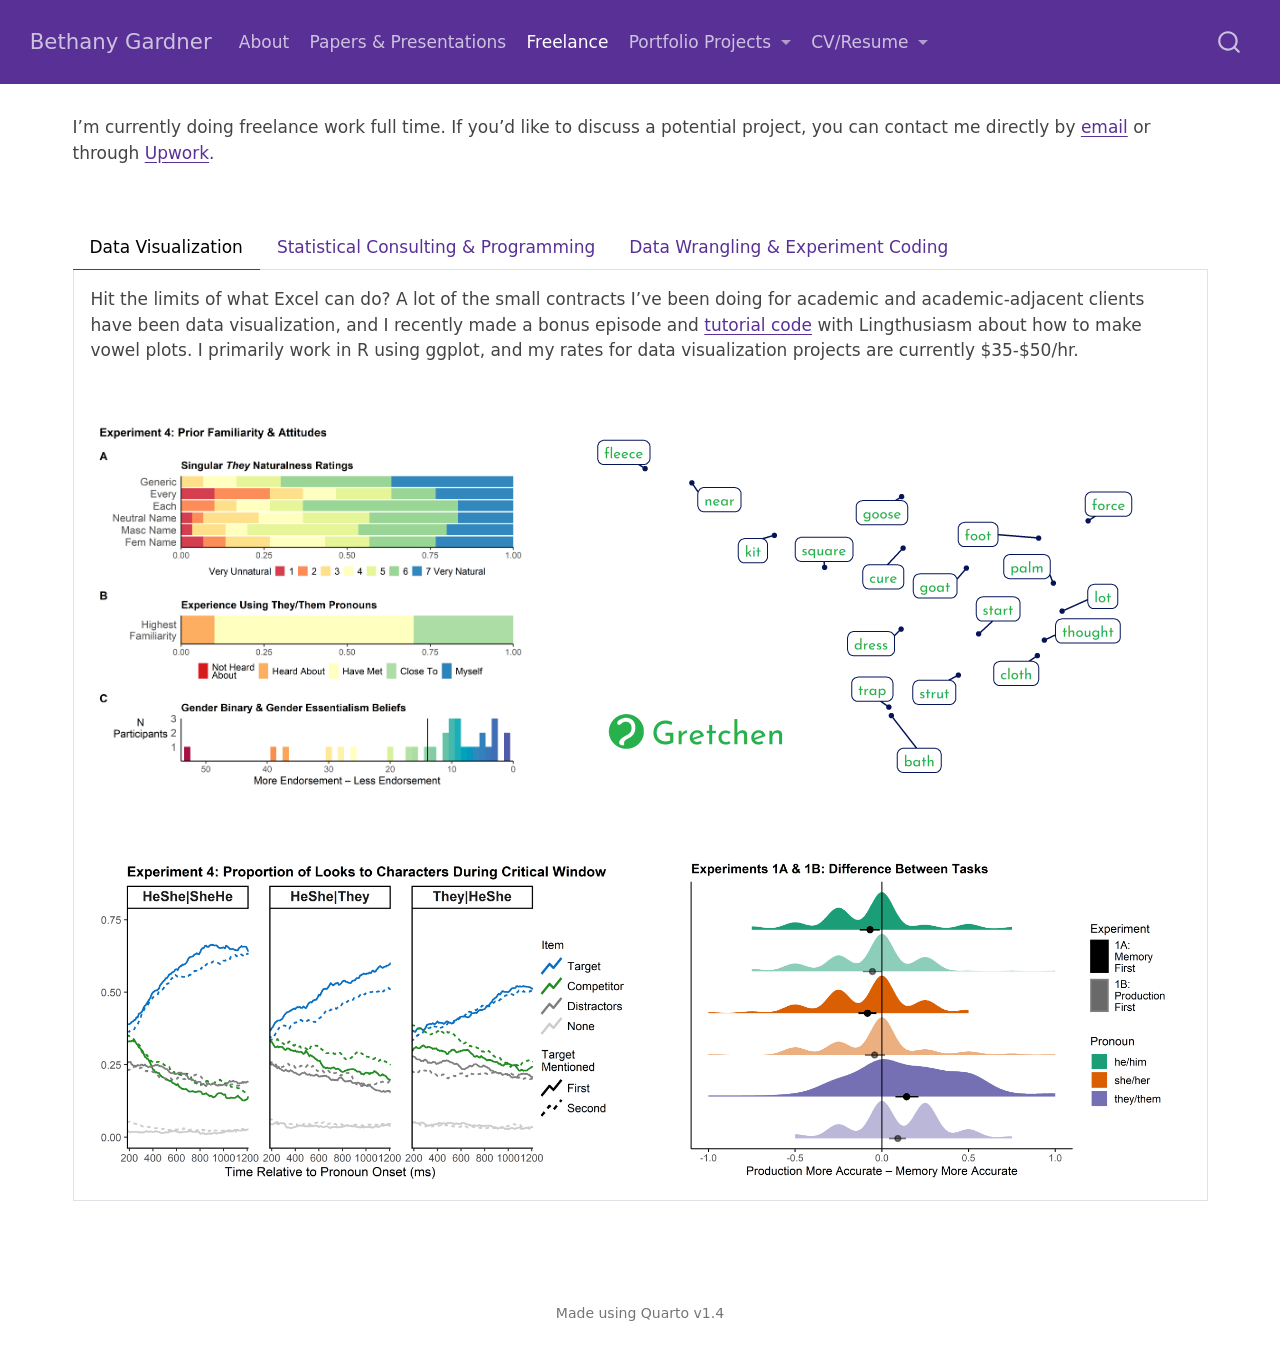
==== docs/freelance.html @ 938f17a7 "Add freelance page" ====
<!DOCTYPE html>
<html xmlns="http://www.w3.org/1999/xhtml" lang="en" xml:lang="en"><head>

<meta charset="utf-8">
<meta name="generator" content="quarto-1.4.549">

<meta name="viewport" content="width=device-width, initial-scale=1.0, user-scalable=yes">


<title>Bethany Gardner</title>
<style>
code{white-space: pre-wrap;}
span.smallcaps{font-variant: small-caps;}
div.columns{display: flex; gap: min(4vw, 1.5em);}
div.column{flex: auto; overflow-x: auto;}
div.hanging-indent{margin-left: 1.5em; text-indent: -1.5em;}
ul.task-list{list-style: none;}
ul.task-list li input[type="checkbox"] {
width: 0.8em;
margin: 0 0.8em 0.2em -1em;  vertical-align: middle;
}
</style>


<script>const headroomChanged = new CustomEvent("quarto-hrChanged", {
  detail: {},
  bubbles: true,
  cancelable: false,
  composed: false,
});

window.document.addEventListener("DOMContentLoaded", function () {
  let init = false;

  // Manage the back to top button, if one is present.
  let lastScrollTop = window.pageYOffset || document.documentElement.scrollTop;
  const scrollDownBuffer = 5;
  const scrollUpBuffer = 35;
  const btn = document.getElementById("quarto-back-to-top");
  const hideBackToTop = () => {
    btn.style.display = "none";
  };
  const showBackToTop = () => {
    btn.style.display = "inline-block";
  };
  if (btn) {
    window.document.addEventListener(
      "scroll",
      function () {
        const currentScrollTop =
          window.pageYOffset || document.documentElement.scrollTop;

        // Shows and hides the button 'intelligently' as the user scrolls
        if (currentScrollTop - scrollDownBuffer > lastScrollTop) {
          hideBackToTop();
          lastScrollTop = currentScrollTop <= 0 ? 0 : currentScrollTop;
        } else if (currentScrollTop < lastScrollTop - scrollUpBuffer) {
          showBackToTop();
          lastScrollTop = currentScrollTop <= 0 ? 0 : currentScrollTop;
        }

        // Show the button at the bottom, hides it at the top
        if (currentScrollTop <= 0) {
          hideBackToTop();
        } else if (
          window.innerHeight + currentScrollTop >=
          document.body.offsetHeight
        ) {
          showBackToTop();
        }
      },
      false
    );
  }

  function throttle(func, wait) {
    var timeout;
    return function () {
      const context = this;
      const args = arguments;
      const later = function () {
        clearTimeout(timeout);
        timeout = null;
        func.apply(context, args);
      };

      if (!timeout) {
        timeout = setTimeout(later, wait);
      }
    };
  }

  function headerOffset() {
    // Set an offset if there is are fixed top navbar
    const headerEl = window.document.querySelector("header.fixed-top");
    if (headerEl) {
      return headerEl.clientHeight;
    } else {
      return 0;
    }
  }

  function footerOffset() {
    const footerEl = window.document.querySelector("footer.footer");
    if (footerEl) {
      return footerEl.clientHeight;
    } else {
      return 0;
    }
  }

  function dashboardOffset() {
    const dashboardNavEl = window.document.getElementById(
      "quarto-dashboard-header"
    );
    if (dashboardNavEl !== null) {
      return dashboardNavEl.clientHeight;
    } else {
      return 0;
    }
  }

  function updateDocumentOffsetWithoutAnimation() {
    updateDocumentOffset(false);
  }

  function updateDocumentOffset(animated) {
    // set body offset
    const topOffset = headerOffset();
    const bodyOffset = topOffset + footerOffset() + dashboardOffset();
    const bodyEl = window.document.body;
    bodyEl.setAttribute("data-bs-offset", topOffset);
    bodyEl.style.paddingTop = topOffset + "px";

    // deal with sidebar offsets
    const sidebars = window.document.querySelectorAll(
      ".sidebar, .headroom-target"
    );
    sidebars.forEach((sidebar) => {
      if (!animated) {
        sidebar.classList.add("notransition");
        // Remove the no transition class after the animation has time to complete
        setTimeout(function () {
          sidebar.classList.remove("notransition");
        }, 201);
      }

      if (window.Headroom && sidebar.classList.contains("sidebar-unpinned")) {
        sidebar.style.top = "0";
        sidebar.style.maxHeight = "100vh";
      } else {
        sidebar.style.top = topOffset + "px";
        sidebar.style.maxHeight = "calc(100vh - " + topOffset + "px)";
      }
    });

    // allow space for footer
    const mainContainer = window.document.querySelector(".quarto-container");
    if (mainContainer) {
      mainContainer.style.minHeight = "calc(100vh - " + bodyOffset + "px)";
    }

    // link offset
    let linkStyle = window.document.querySelector("#quarto-target-style");
    if (!linkStyle) {
      linkStyle = window.document.createElement("style");
      linkStyle.setAttribute("id", "quarto-target-style");
      window.document.head.appendChild(linkStyle);
    }
    while (linkStyle.firstChild) {
      linkStyle.removeChild(linkStyle.firstChild);
    }
    if (topOffset > 0) {
      linkStyle.appendChild(
        window.document.createTextNode(`
      section:target::before {
        content: "";
        display: block;
        height: ${topOffset}px;
        margin: -${topOffset}px 0 0;
      }`)
      );
    }
    if (init) {
      window.dispatchEvent(headroomChanged);
    }
    init = true;
  }

  // initialize headroom
  var header = window.document.querySelector("#quarto-header");
  if (header && window.Headroom) {
    const headroom = new window.Headroom(header, {
      tolerance: 5,
      onPin: function () {
        const sidebars = window.document.querySelectorAll(
          ".sidebar, .headroom-target"
        );
        sidebars.forEach((sidebar) => {
          sidebar.classList.remove("sidebar-unpinned");
        });
        updateDocumentOffset();
      },
      onUnpin: function () {
        const sidebars = window.document.querySelectorAll(
          ".sidebar, .headroom-target"
        );
        sidebars.forEach((sidebar) => {
          sidebar.classList.add("sidebar-unpinned");
        });
        updateDocumentOffset();
      },
    });
    headroom.init();

    let frozen = false;
    window.quartoToggleHeadroom = function () {
      if (frozen) {
        headroom.unfreeze();
        frozen = false;
      } else {
        headroom.freeze();
        frozen = true;
      }
    };
  }

  window.addEventListener(
    "hashchange",
    function (e) {
      if (
        getComputedStyle(document.documentElement).scrollBehavior !== "smooth"
      ) {
        window.scrollTo(0, window.pageYOffset - headerOffset());
      }
    },
    false
  );

  // Observe size changed for the header
  const headerEl = window.document.querySelector("header.fixed-top");
  if (headerEl && window.ResizeObserver) {
    const observer = new window.ResizeObserver(() => {
      setTimeout(updateDocumentOffsetWithoutAnimation, 0);
    });
    observer.observe(headerEl, {
      attributes: true,
      childList: true,
      characterData: true,
    });
  } else {
    window.addEventListener(
      "resize",
      throttle(updateDocumentOffsetWithoutAnimation, 50)
    );
  }
  setTimeout(updateDocumentOffsetWithoutAnimation, 250);

  // fixup index.html links if we aren't on the filesystem
  if (window.location.protocol !== "file:") {
    const links = window.document.querySelectorAll("a");
    for (let i = 0; i < links.length; i++) {
      if (links[i].href) {
        links[i].href = links[i].href.replace(/\/index\.html/, "/");
      }
    }

    // Fixup any sharing links that require urls
    // Append url to any sharing urls
    const sharingLinks = window.document.querySelectorAll(
      "a.sidebar-tools-main-item, a.quarto-navigation-tool, a.quarto-navbar-tools, a.quarto-navbar-tools-item"
    );
    for (let i = 0; i < sharingLinks.length; i++) {
      const sharingLink = sharingLinks[i];
      const href = sharingLink.getAttribute("href");
      if (href) {
        sharingLink.setAttribute(
          "href",
          href.replace("|url|", window.location.href)
        );
      }
    }

    // Scroll the active navigation item into view, if necessary
    const navSidebar = window.document.querySelector("nav#quarto-sidebar");
    if (navSidebar) {
      // Find the active item
      const activeItem = navSidebar.querySelector("li.sidebar-item a.active");
      if (activeItem) {
        // Wait for the scroll height and height to resolve by observing size changes on the
        // nav element that is scrollable
        const resizeObserver = new ResizeObserver((_entries) => {
          // The bottom of the element
          const elBottom = activeItem.offsetTop;
          const viewBottom = navSidebar.scrollTop + navSidebar.clientHeight;

          // The element height and scroll height are the same, then we are still loading
          if (viewBottom !== navSidebar.scrollHeight) {
            // Determine if the item isn't visible and scroll to it
            if (elBottom >= viewBottom) {
              navSidebar.scrollTop = elBottom;
            }

            // stop observing now since we've completed the scroll
            resizeObserver.unobserve(navSidebar);
          }
        });
        resizeObserver.observe(navSidebar);
      }
    }
  }
});
</script>
<script>/*!
 * headroom.js v0.12.0 - Give your page some headroom. Hide your header until you need it
 * Copyright (c) 2020 Nick Williams - http://wicky.nillia.ms/headroom.js
 * License: MIT
 */

!function(t,n){"object"==typeof exports&&"undefined"!=typeof module?module.exports=n():"function"==typeof define&&define.amd?define(n):(t=t||self).Headroom=n()}(this,function(){"use strict";function t(){return"undefined"!=typeof window}function d(t){return function(t){return t&&t.document&&function(t){return 9===t.nodeType}(t.document)}(t)?function(t){var n=t.document,o=n.body,s=n.documentElement;return{scrollHeight:function(){return Math.max(o.scrollHeight,s.scrollHeight,o.offsetHeight,s.offsetHeight,o.clientHeight,s.clientHeight)},height:function(){return t.innerHeight||s.clientHeight||o.clientHeight},scrollY:function(){return void 0!==t.pageYOffset?t.pageYOffset:(s||o.parentNode||o).scrollTop}}}(t):function(t){return{scrollHeight:function(){return Math.max(t.scrollHeight,t.offsetHeight,t.clientHeight)},height:function(){return Math.max(t.offsetHeight,t.clientHeight)},scrollY:function(){return t.scrollTop}}}(t)}function n(t,s,e){var n,o=function(){var n=!1;try{var t={get passive(){n=!0}};window.addEventListener("test",t,t),window.removeEventListener("test",t,t)}catch(t){n=!1}return n}(),i=!1,r=d(t),l=r.scrollY(),a={};function c(){var t=Math.round(r.scrollY()),n=r.height(),o=r.scrollHeight();a.scrollY=t,a.lastScrollY=l,a.direction=l<t?"down":"up",a.distance=Math.abs(t-l),a.isOutOfBounds=t<0||o<t+n,a.top=t<=s.offset[a.direction],a.bottom=o<=t+n,a.toleranceExceeded=a.distance>s.tolerance[a.direction],e(a),l=t,i=!1}function h(){i||(i=!0,n=requestAnimationFrame(c))}var u=!!o&&{passive:!0,capture:!1};return t.addEventListener("scroll",h,u),c(),{destroy:function(){cancelAnimationFrame(n),t.removeEventListener("scroll",h,u)}}}function o(t){return t===Object(t)?t:{down:t,up:t}}function s(t,n){n=n||{},Object.assign(this,s.options,n),this.classes=Object.assign({},s.options.classes,n.classes),this.elem=t,this.tolerance=o(this.tolerance),this.offset=o(this.offset),this.initialised=!1,this.frozen=!1}return s.prototype={constructor:s,init:function(){return s.cutsTheMustard&&!this.initialised&&(this.addClass("initial"),this.initialised=!0,setTimeout(function(t){t.scrollTracker=n(t.scroller,{offset:t.offset,tolerance:t.tolerance},t.update.bind(t))},100,this)),this},destroy:function(){this.initialised=!1,Object.keys(this.classes).forEach(this.removeClass,this),this.scrollTracker.destroy()},unpin:function(){!this.hasClass("pinned")&&this.hasClass("unpinned")||(this.addClass("unpinned"),this.removeClass("pinned"),this.onUnpin&&this.onUnpin.call(this))},pin:function(){this.hasClass("unpinned")&&(this.addClass("pinned"),this.removeClass("unpinned"),this.onPin&&this.onPin.call(this))},freeze:function(){this.frozen=!0,this.addClass("frozen")},unfreeze:function(){this.frozen=!1,this.removeClass("frozen")},top:function(){this.hasClass("top")||(this.addClass("top"),this.removeClass("notTop"),this.onTop&&this.onTop.call(this))},notTop:function(){this.hasClass("notTop")||(this.addClass("notTop"),this.removeClass("top"),this.onNotTop&&this.onNotTop.call(this))},bottom:function(){this.hasClass("bottom")||(this.addClass("bottom"),this.removeClass("notBottom"),this.onBottom&&this.onBottom.call(this))},notBottom:function(){this.hasClass("notBottom")||(this.addClass("notBottom"),this.removeClass("bottom"),this.onNotBottom&&this.onNotBottom.call(this))},shouldUnpin:function(t){return"down"===t.direction&&!t.top&&t.toleranceExceeded},shouldPin:function(t){return"up"===t.direction&&t.toleranceExceeded||t.top},addClass:function(t){this.elem.classList.add.apply(this.elem.classList,this.classes[t].split(" "))},removeClass:function(t){this.elem.classList.remove.apply(this.elem.classList,this.classes[t].split(" "))},hasClass:function(t){return this.classes[t].split(" ").every(function(t){return this.classList.contains(t)},this.elem)},update:function(t){t.isOutOfBounds||!0!==this.frozen&&(t.top?this.top():this.notTop(),t.bottom?this.bottom():this.notBottom(),this.shouldUnpin(t)?this.unpin():this.shouldPin(t)&&this.pin())}},s.options={tolerance:{up:0,down:0},offset:0,scroller:t()?window:null,classes:{frozen:"headroom--frozen",pinned:"headroom--pinned",unpinned:"headroom--unpinned",top:"headroom--top",notTop:"headroom--not-top",bottom:"headroom--bottom",notBottom:"headroom--not-bottom",initial:"headroom"}},s.cutsTheMustard=!!(t()&&function(){}.bind&&"classList"in document.documentElement&&Object.assign&&Object.keys&&requestAnimationFrame),s});
</script>
<script>/*!
 * clipboard.js v2.0.11
 * https://clipboardjs.com/
 *
 * Licensed MIT © Zeno Rocha
 */
!function(t,e){"object"==typeof exports&&"object"==typeof module?module.exports=e():"function"==typeof define&&define.amd?define([],e):"object"==typeof exports?exports.ClipboardJS=e():t.ClipboardJS=e()}(this,function(){return n={686:function(t,e,n){"use strict";n.d(e,{default:function(){return b}});var e=n(279),i=n.n(e),e=n(370),u=n.n(e),e=n(817),r=n.n(e);function c(t){try{return document.execCommand(t)}catch(t){return}}var a=function(t){t=r()(t);return c("cut"),t};function o(t,e){var n,o,t=(n=t,o="rtl"===document.documentElement.getAttribute("dir"),(t=document.createElement("textarea")).style.fontSize="12pt",t.style.border="0",t.style.padding="0",t.style.margin="0",t.style.position="absolute",t.style[o?"right":"left"]="-9999px",o=window.pageYOffset||document.documentElement.scrollTop,t.style.top="".concat(o,"px"),t.setAttribute("readonly",""),t.value=n,t);return e.container.appendChild(t),e=r()(t),c("copy"),t.remove(),e}var f=function(t){var e=1<arguments.length&&void 0!==arguments[1]?arguments[1]:{container:document.body},n="";return"string"==typeof t?n=o(t,e):t instanceof HTMLInputElement&&!["text","search","url","tel","password"].includes(null==t?void 0:t.type)?n=o(t.value,e):(n=r()(t),c("copy")),n};function l(t){return(l="function"==typeof Symbol&&"symbol"==typeof Symbol.iterator?function(t){return typeof t}:function(t){return t&&"function"==typeof Symbol&&t.constructor===Symbol&&t!==Symbol.prototype?"symbol":typeof t})(t)}var s=function(){var t=0<arguments.length&&void 0!==arguments[0]?arguments[0]:{},e=t.action,n=void 0===e?"copy":e,o=t.container,e=t.target,t=t.text;if("copy"!==n&&"cut"!==n)throw new Error('Invalid "action" value, use either "copy" or "cut"');if(void 0!==e){if(!e||"object"!==l(e)||1!==e.nodeType)throw new Error('Invalid "target" value, use a valid Element');if("copy"===n&&e.hasAttribute("disabled"))throw new Error('Invalid "target" attribute. Please use "readonly" instead of "disabled" attribute');if("cut"===n&&(e.hasAttribute("readonly")||e.hasAttribute("disabled")))throw new Error('Invalid "target" attribute. You can\'t cut text from elements with "readonly" or "disabled" attributes')}return t?f(t,{container:o}):e?"cut"===n?a(e):f(e,{container:o}):void 0};function p(t){return(p="function"==typeof Symbol&&"symbol"==typeof Symbol.iterator?function(t){return typeof t}:function(t){return t&&"function"==typeof Symbol&&t.constructor===Symbol&&t!==Symbol.prototype?"symbol":typeof t})(t)}function d(t,e){for(var n=0;n<e.length;n++){var o=e[n];o.enumerable=o.enumerable||!1,o.configurable=!0,"value"in o&&(o.writable=!0),Object.defineProperty(t,o.key,o)}}function y(t,e){return(y=Object.setPrototypeOf||function(t,e){return t.__proto__=e,t})(t,e)}function h(n){var o=function(){if("undefined"==typeof Reflect||!Reflect.construct)return!1;if(Reflect.construct.sham)return!1;if("function"==typeof Proxy)return!0;try{return Date.prototype.toString.call(Reflect.construct(Date,[],function(){})),!0}catch(t){return!1}}();return function(){var t,e=v(n);return t=o?(t=v(this).constructor,Reflect.construct(e,arguments,t)):e.apply(this,arguments),e=this,!(t=t)||"object"!==p(t)&&"function"!=typeof t?function(t){if(void 0!==t)return t;throw new ReferenceError("this hasn't been initialised - super() hasn't been called")}(e):t}}function v(t){return(v=Object.setPrototypeOf?Object.getPrototypeOf:function(t){return t.__proto__||Object.getPrototypeOf(t)})(t)}function m(t,e){t="data-clipboard-".concat(t);if(e.hasAttribute(t))return e.getAttribute(t)}var b=function(){!function(t,e){if("function"!=typeof e&&null!==e)throw new TypeError("Super expression must either be null or a function");t.prototype=Object.create(e&&e.prototype,{constructor:{value:t,writable:!0,configurable:!0}}),e&&y(t,e)}(r,i());var t,e,n,o=h(r);function r(t,e){var n;return function(t){if(!(t instanceof r))throw new TypeError("Cannot call a class as a function")}(this),(n=o.call(this)).resolveOptions(e),n.listenClick(t),n}return t=r,n=[{key:"copy",value:function(t){var e=1<arguments.length&&void 0!==arguments[1]?arguments[1]:{container:document.body};return f(t,e)}},{key:"cut",value:function(t){return a(t)}},{key:"isSupported",value:function(){var t=0<arguments.length&&void 0!==arguments[0]?arguments[0]:["copy","cut"],t="string"==typeof t?[t]:t,e=!!document.queryCommandSupported;return t.forEach(function(t){e=e&&!!document.queryCommandSupported(t)}),e}}],(e=[{key:"resolveOptions",value:function(){var t=0<arguments.length&&void 0!==arguments[0]?arguments[0]:{};this.action="function"==typeof t.action?t.action:this.defaultAction,this.target="function"==typeof t.target?t.target:this.defaultTarget,this.text="function"==typeof t.text?t.text:this.defaultText,this.container="object"===p(t.container)?t.container:document.body}},{key:"listenClick",value:function(t){var e=this;this.listener=u()(t,"click",function(t){return e.onClick(t)})}},{key:"onClick",value:function(t){var e=t.delegateTarget||t.currentTarget,n=this.action(e)||"copy",t=s({action:n,container:this.container,target:this.target(e),text:this.text(e)});this.emit(t?"success":"error",{action:n,text:t,trigger:e,clearSelection:function(){e&&e.focus(),window.getSelection().removeAllRanges()}})}},{key:"defaultAction",value:function(t){return m("action",t)}},{key:"defaultTarget",value:function(t){t=m("target",t);if(t)return document.querySelector(t)}},{key:"defaultText",value:function(t){return m("text",t)}},{key:"destroy",value:function(){this.listener.destroy()}}])&&d(t.prototype,e),n&&d(t,n),r}()},828:function(t){var e;"undefined"==typeof Element||Element.prototype.matches||((e=Element.prototype).matches=e.matchesSelector||e.mozMatchesSelector||e.msMatchesSelector||e.oMatchesSelector||e.webkitMatchesSelector),t.exports=function(t,e){for(;t&&9!==t.nodeType;){if("function"==typeof t.matches&&t.matches(e))return t;t=t.parentNode}}},438:function(t,e,n){var u=n(828);function i(t,e,n,o,r){var i=function(e,n,t,o){return function(t){t.delegateTarget=u(t.target,n),t.delegateTarget&&o.call(e,t)}}.apply(this,arguments);return t.addEventListener(n,i,r),{destroy:function(){t.removeEventListener(n,i,r)}}}t.exports=function(t,e,n,o,r){return"function"==typeof t.addEventListener?i.apply(null,arguments):"function"==typeof n?i.bind(null,document).apply(null,arguments):("string"==typeof t&&(t=document.querySelectorAll(t)),Array.prototype.map.call(t,function(t){return i(t,e,n,o,r)}))}},879:function(t,n){n.node=function(t){return void 0!==t&&t instanceof HTMLElement&&1===t.nodeType},n.nodeList=function(t){var e=Object.prototype.toString.call(t);return void 0!==t&&("[object NodeList]"===e||"[object HTMLCollection]"===e)&&"length"in t&&(0===t.length||n.node(t[0]))},n.string=function(t){return"string"==typeof t||t instanceof String},n.fn=function(t){return"[object Function]"===Object.prototype.toString.call(t)}},370:function(t,e,n){var f=n(879),l=n(438);t.exports=function(t,e,n){if(!t&&!e&&!n)throw new Error("Missing required arguments");if(!f.string(e))throw new TypeError("Second argument must be a String");if(!f.fn(n))throw new TypeError("Third argument must be a Function");if(f.node(t))return c=e,a=n,(u=t).addEventListener(c,a),{destroy:function(){u.removeEventListener(c,a)}};if(f.nodeList(t))return o=t,r=e,i=n,Array.prototype.forEach.call(o,function(t){t.addEventListener(r,i)}),{destroy:function(){Array.prototype.forEach.call(o,function(t){t.removeEventListener(r,i)})}};if(f.string(t))return t=t,e=e,n=n,l(document.body,t,e,n);throw new TypeError("First argument must be a String, HTMLElement, HTMLCollection, or NodeList");var o,r,i,u,c,a}},817:function(t){t.exports=function(t){var e,n="SELECT"===t.nodeName?(t.focus(),t.value):"INPUT"===t.nodeName||"TEXTAREA"===t.nodeName?((e=t.hasAttribute("readonly"))||t.setAttribute("readonly",""),t.select(),t.setSelectionRange(0,t.value.length),e||t.removeAttribute("readonly"),t.value):(t.hasAttribute("contenteditable")&&t.focus(),n=window.getSelection(),(e=document.createRange()).selectNodeContents(t),n.removeAllRanges(),n.addRange(e),n.toString());return n}},279:function(t){function e(){}e.prototype={on:function(t,e,n){var o=this.e||(this.e={});return(o[t]||(o[t]=[])).push({fn:e,ctx:n}),this},once:function(t,e,n){var o=this;function r(){o.off(t,r),e.apply(n,arguments)}return r._=e,this.on(t,r,n)},emit:function(t){for(var e=[].slice.call(arguments,1),n=((this.e||(this.e={}))[t]||[]).slice(),o=0,r=n.length;o<r;o++)n[o].fn.apply(n[o].ctx,e);return this},off:function(t,e){var n=this.e||(this.e={}),o=n[t],r=[];if(o&&e)for(var i=0,u=o.length;i<u;i++)o[i].fn!==e&&o[i].fn._!==e&&r.push(o[i]);return r.length?n[t]=r:delete n[t],this}},t.exports=e,t.exports.TinyEmitter=e}},r={},o.n=function(t){var e=t&&t.__esModule?function(){return t.default}:function(){return t};return o.d(e,{a:e}),e},o.d=function(t,e){for(var n in e)o.o(e,n)&&!o.o(t,n)&&Object.defineProperty(t,n,{enumerable:!0,get:e[n]})},o.o=function(t,e){return Object.prototype.hasOwnProperty.call(t,e)},o(686).default;function o(t){if(r[t])return r[t].exports;var e=r[t]={exports:{}};return n[t](e,e.exports,o),e.exports}var n,r});</script>
<script>/*! @algolia/autocomplete-js 1.11.1 | MIT License | © Algolia, Inc. and contributors | https://github.com/algolia/autocomplete */
!function(e,t){"object"==typeof exports&&"undefined"!=typeof module?t(exports):"function"==typeof define&&define.amd?define(["exports"],t):t((e="undefined"!=typeof globalThis?globalThis:e||self)["@algolia/autocomplete-js"]={})}(this,(function(e){"use strict";function t(e,t){var n=Object.keys(e);if(Object.getOwnPropertySymbols){var r=Object.getOwnPropertySymbols(e);t&&(r=r.filter((function(t){return Object.getOwnPropertyDescriptor(e,t).enumerable}))),n.push.apply(n,r)}return n}function n(e){for(var n=1;n<arguments.length;n++){var r=null!=arguments[n]?arguments[n]:{};n%2?t(Object(r),!0).forEach((function(t){o(e,t,r[t])})):Object.getOwnPropertyDescriptors?Object.defineProperties(e,Object.getOwnPropertyDescriptors(r)):t(Object(r)).forEach((function(t){Object.defineProperty(e,t,Object.getOwnPropertyDescriptor(r,t))}))}return e}function r(e){return r="function"==typeof Symbol&&"symbol"==typeof Symbol.iterator?function(e){return typeof e}:function(e){return e&&"function"==typeof Symbol&&e.constructor===Symbol&&e!==Symbol.prototype?"symbol":typeof e},r(e)}function o(e,t,n){return(t=function(e){var t=function(e,t){if("object"!=typeof e||null===e)return e;var n=e[Symbol.toPrimitive];if(void 0!==n){var r=n.call(e,t||"default");if("object"!=typeof r)return r;throw new TypeError("@@toPrimitive must return a primitive value.")}return("string"===t?String:Number)(e)}(e,"string");return"symbol"==typeof t?t:String(t)}(t))in e?Object.defineProperty(e,t,{value:n,enumerable:!0,configurable:!0,writable:!0}):e[t]=n,e}function i(){return i=Object.assign?Object.assign.bind():function(e){for(var t=1;t<arguments.length;t++){var n=arguments[t];for(var r in n)Object.prototype.hasOwnProperty.call(n,r)&&(e[r]=n[r])}return e},i.apply(this,arguments)}function u(e,t){if(null==e)return{};var n,r,o=function(e,t){if(null==e)return{};var n,r,o={},i=Object.keys(e);for(r=0;r<i.length;r++)n=i[r],t.indexOf(n)>=0||(o[n]=e[n]);return o}(e,t);if(Object.getOwnPropertySymbols){var i=Object.getOwnPropertySymbols(e);for(r=0;r<i.length;r++)n=i[r],t.indexOf(n)>=0||Object.prototype.propertyIsEnumerable.call(e,n)&&(o[n]=e[n])}return o}function a(e,t){return function(e){if(Array.isArray(e))return e}(e)||function(e,t){var n=null==e?null:"undefined"!=typeof Symbol&&e[Symbol.iterator]||e["@@iterator"];if(null!=n){var r,o,i,u,a=[],l=!0,c=!1;try{if(i=(n=n.call(e)).next,0===t){if(Object(n)!==n)return;l=!1}else for(;!(l=(r=i.call(n)).done)&&(a.push(r.value),a.length!==t);l=!0);}catch(e){c=!0,o=e}finally{try{if(!l&&null!=n.return&&(u=n.return(),Object(u)!==u))return}finally{if(c)throw o}}return a}}(e,t)||c(e,t)||function(){throw new TypeError("Invalid attempt to destructure non-iterable instance.\nIn order to be iterable, non-array objects must have a [Symbol.iterator]() method.")}()}function l(e){return function(e){if(Array.isArray(e))return s(e)}(e)||function(e){if("undefined"!=typeof Symbol&&null!=e[Symbol.iterator]||null!=e["@@iterator"])return Array.from(e)}(e)||c(e)||function(){throw new TypeError("Invalid attempt to spread non-iterable instance.\nIn order to be iterable, non-array objects must have a [Symbol.iterator]() method.")}()}function c(e,t){if(e){if("string"==typeof e)return s(e,t);var n=Object.prototype.toString.call(e).slice(8,-1);return"Object"===n&&e.constructor&&(n=e.constructor.name),"Map"===n||"Set"===n?Array.from(e):"Arguments"===n||/^(?:Ui|I)nt(?:8|16|32)(?:Clamped)?Array$/.test(n)?s(e,t):void 0}}function s(e,t){(null==t||t>e.length)&&(t=e.length);for(var n=0,r=new Array(t);n<t;n++)r[n]=e[n];return r}function f(e){return{current:e}}function p(e,t){var n=void 0;return function(){for(var r=arguments.length,o=new Array(r),i=0;i<r;i++)o[i]=arguments[i];n&&clearTimeout(n),n=setTimeout((function(){return e.apply(void 0,o)}),t)}}function m(e){return e.reduce((function(e,t){return e.concat(t)}),[])}var v=0;function d(){return"autocomplete-".concat(v++)}function y(e,t){return t.reduce((function(e,t){return e&&e[t]}),e)}function b(e){return 0===e.collections.length?0:e.collections.reduce((function(e,t){return e+t.items.length}),0)}function g(e){return e!==Object(e)}function h(e,t){if(e===t)return!0;if(g(e)||g(t)||"function"==typeof e||"function"==typeof t)return e===t;if(Object.keys(e).length!==Object.keys(t).length)return!1;for(var n=0,r=Object.keys(e);n<r.length;n++){var o=r[n];if(!(o in t))return!1;if(!h(e[o],t[o]))return!1}return!0}var O=function(){};var _="1.11.1",S=[{segment:"autocomplete-core",version:_}];function j(e){var t=e.item,n=e.items,r=void 0===n?[]:n;return{index:t.__autocomplete_indexName,items:[t],positions:[1+r.findIndex((function(e){return e.objectID===t.objectID}))],queryID:t.__autocomplete_queryID,algoliaSource:["autocomplete"]}}function P(e,t){return function(e){if(Array.isArray(e))return e}(e)||function(e,t){var n=null==e?null:"undefined"!=typeof Symbol&&e[Symbol.iterator]||e["@@iterator"];if(null!=n){var r,o,i,u,a=[],l=!0,c=!1;try{if(i=(n=n.call(e)).next,0===t){if(Object(n)!==n)return;l=!1}else for(;!(l=(r=i.call(n)).done)&&(a.push(r.value),a.length!==t);l=!0);}catch(e){c=!0,o=e}finally{try{if(!l&&null!=n.return&&(u=n.return(),Object(u)!==u))return}finally{if(c)throw o}}return a}}(e,t)||function(e,t){if(!e)return;if("string"==typeof e)return w(e,t);var n=Object.prototype.toString.call(e).slice(8,-1);"Object"===n&&e.constructor&&(n=e.constructor.name);if("Map"===n||"Set"===n)return Array.from(e);if("Arguments"===n||/^(?:Ui|I)nt(?:8|16|32)(?:Clamped)?Array$/.test(n))return w(e,t)}(e,t)||function(){throw new TypeError("Invalid attempt to destructure non-iterable instance.\nIn order to be iterable, non-array objects must have a [Symbol.iterator]() method.")}()}function w(e,t){(null==t||t>e.length)&&(t=e.length);for(var n=0,r=new Array(t);n<t;n++)r[n]=e[n];return r}var I=["items"],A=["items"];function E(e){return E="function"==typeof Symbol&&"symbol"==typeof Symbol.iterator?function(e){return typeof e}:function(e){return e&&"function"==typeof Symbol&&e.constructor===Symbol&&e!==Symbol.prototype?"symbol":typeof e},E(e)}function D(e){return function(e){if(Array.isArray(e))return C(e)}(e)||function(e){if("undefined"!=typeof Symbol&&null!=e[Symbol.iterator]||null!=e["@@iterator"])return Array.from(e)}(e)||function(e,t){if(!e)return;if("string"==typeof e)return C(e,t);var n=Object.prototype.toString.call(e).slice(8,-1);"Object"===n&&e.constructor&&(n=e.constructor.name);if("Map"===n||"Set"===n)return Array.from(e);if("Arguments"===n||/^(?:Ui|I)nt(?:8|16|32)(?:Clamped)?Array$/.test(n))return C(e,t)}(e)||function(){throw new TypeError("Invalid attempt to spread non-iterable instance.\nIn order to be iterable, non-array objects must have a [Symbol.iterator]() method.")}()}function C(e,t){(null==t||t>e.length)&&(t=e.length);for(var n=0,r=new Array(t);n<t;n++)r[n]=e[n];return r}function k(e,t){if(null==e)return{};var n,r,o=function(e,t){if(null==e)return{};var n,r,o={},i=Object.keys(e);for(r=0;r<i.length;r++)n=i[r],t.indexOf(n)>=0||(o[n]=e[n]);return o}(e,t);if(Object.getOwnPropertySymbols){var i=Object.getOwnPropertySymbols(e);for(r=0;r<i.length;r++)n=i[r],t.indexOf(n)>=0||Object.prototype.propertyIsEnumerable.call(e,n)&&(o[n]=e[n])}return o}function x(e,t){var n=Object.keys(e);if(Object.getOwnPropertySymbols){var r=Object.getOwnPropertySymbols(e);t&&(r=r.filter((function(t){return Object.getOwnPropertyDescriptor(e,t).enumerable}))),n.push.apply(n,r)}return n}function N(e){for(var t=1;t<arguments.length;t++){var n=null!=arguments[t]?arguments[t]:{};t%2?x(Object(n),!0).forEach((function(t){T(e,t,n[t])})):Object.getOwnPropertyDescriptors?Object.defineProperties(e,Object.getOwnPropertyDescriptors(n)):x(Object(n)).forEach((function(t){Object.defineProperty(e,t,Object.getOwnPropertyDescriptor(n,t))}))}return e}function T(e,t,n){return(t=function(e){var t=function(e,t){if("object"!==E(e)||null===e)return e;var n=e[Symbol.toPrimitive];if(void 0!==n){var r=n.call(e,t||"default");if("object"!==E(r))return r;throw new TypeError("@@toPrimitive must return a primitive value.")}return("string"===t?String:Number)(e)}(e,"string");return"symbol"===E(t)?t:String(t)}(t))in e?Object.defineProperty(e,t,{value:n,enumerable:!0,configurable:!0,writable:!0}):e[t]=n,e}function q(e){for(var t=arguments.length>1&&void 0!==arguments[1]?arguments[1]:20,n=[],r=0;r<e.objectIDs.length;r+=t)n.push(N(N({},e),{},{objectIDs:e.objectIDs.slice(r,r+t)}));return n}function B(e){return e.map((function(e){var t=e.items,n=k(e,I);return N(N({},n),{},{objectIDs:(null==t?void 0:t.map((function(e){return e.objectID})))||n.objectIDs})}))}function R(e){var t,n,r,o=(t=P((e.version||"").split(".").map(Number),2),n=t[0],r=t[1],n>=3||2===n&&r>=4||1===n&&r>=10);function i(t,n,r){if(o&&void 0!==r){var i=r[0].__autocomplete_algoliaCredentials,u={"X-Algolia-Application-Id":i.appId,"X-Algolia-API-Key":i.apiKey};e.apply(void 0,[t].concat(D(n),[{headers:u}]))}else e.apply(void 0,[t].concat(D(n)))}return{init:function(t,n){e("init",{appId:t,apiKey:n})},setUserToken:function(t){e("setUserToken",t)},clickedObjectIDsAfterSearch:function(){for(var e=arguments.length,t=new Array(e),n=0;n<e;n++)t[n]=arguments[n];t.length>0&&i("clickedObjectIDsAfterSearch",B(t),t[0].items)},clickedObjectIDs:function(){for(var e=arguments.length,t=new Array(e),n=0;n<e;n++)t[n]=arguments[n];t.length>0&&i("clickedObjectIDs",B(t),t[0].items)},clickedFilters:function(){for(var t=arguments.length,n=new Array(t),r=0;r<t;r++)n[r]=arguments[r];n.length>0&&e.apply(void 0,["clickedFilters"].concat(n))},convertedObjectIDsAfterSearch:function(){for(var e=arguments.length,t=new Array(e),n=0;n<e;n++)t[n]=arguments[n];t.length>0&&i("convertedObjectIDsAfterSearch",B(t),t[0].items)},convertedObjectIDs:function(){for(var e=arguments.length,t=new Array(e),n=0;n<e;n++)t[n]=arguments[n];t.length>0&&i("convertedObjectIDs",B(t),t[0].items)},convertedFilters:function(){for(var t=arguments.length,n=new Array(t),r=0;r<t;r++)n[r]=arguments[r];n.length>0&&e.apply(void 0,["convertedFilters"].concat(n))},viewedObjectIDs:function(){for(var e=arguments.length,t=new Array(e),n=0;n<e;n++)t[n]=arguments[n];t.length>0&&t.reduce((function(e,t){var n=t.items,r=k(t,A);return[].concat(D(e),D(q(N(N({},r),{},{objectIDs:(null==n?void 0:n.map((function(e){return e.objectID})))||r.objectIDs})).map((function(e){return{items:n,payload:e}}))))}),[]).forEach((function(e){var t=e.items;return i("viewedObjectIDs",[e.payload],t)}))},viewedFilters:function(){for(var t=arguments.length,n=new Array(t),r=0;r<t;r++)n[r]=arguments[r];n.length>0&&e.apply(void 0,["viewedFilters"].concat(n))}}}function F(e){var t=e.items.reduce((function(e,t){var n;return e[t.__autocomplete_indexName]=(null!==(n=e[t.__autocomplete_indexName])&&void 0!==n?n:[]).concat(t),e}),{});return Object.keys(t).map((function(e){return{index:e,items:t[e],algoliaSource:["autocomplete"]}}))}function L(e){return e.objectID&&e.__autocomplete_indexName&&e.__autocomplete_queryID}function U(e){return U="function"==typeof Symbol&&"symbol"==typeof Symbol.iterator?function(e){return typeof e}:function(e){return e&&"function"==typeof Symbol&&e.constructor===Symbol&&e!==Symbol.prototype?"symbol":typeof e},U(e)}function M(e){return function(e){if(Array.isArray(e))return H(e)}(e)||function(e){if("undefined"!=typeof Symbol&&null!=e[Symbol.iterator]||null!=e["@@iterator"])return Array.from(e)}(e)||function(e,t){if(!e)return;if("string"==typeof e)return H(e,t);var n=Object.prototype.toString.call(e).slice(8,-1);"Object"===n&&e.constructor&&(n=e.constructor.name);if("Map"===n||"Set"===n)return Array.from(e);if("Arguments"===n||/^(?:Ui|I)nt(?:8|16|32)(?:Clamped)?Array$/.test(n))return H(e,t)}(e)||function(){throw new TypeError("Invalid attempt to spread non-iterable instance.\nIn order to be iterable, non-array objects must have a [Symbol.iterator]() method.")}()}function H(e,t){(null==t||t>e.length)&&(t=e.length);for(var n=0,r=new Array(t);n<t;n++)r[n]=e[n];return r}function V(e,t){var n=Object.keys(e);if(Object.getOwnPropertySymbols){var r=Object.getOwnPropertySymbols(e);t&&(r=r.filter((function(t){return Object.getOwnPropertyDescriptor(e,t).enumerable}))),n.push.apply(n,r)}return n}function W(e){for(var t=1;t<arguments.length;t++){var n=null!=arguments[t]?arguments[t]:{};t%2?V(Object(n),!0).forEach((function(t){K(e,t,n[t])})):Object.getOwnPropertyDescriptors?Object.defineProperties(e,Object.getOwnPropertyDescriptors(n)):V(Object(n)).forEach((function(t){Object.defineProperty(e,t,Object.getOwnPropertyDescriptor(n,t))}))}return e}function K(e,t,n){return(t=function(e){var t=function(e,t){if("object"!==U(e)||null===e)return e;var n=e[Symbol.toPrimitive];if(void 0!==n){var r=n.call(e,t||"default");if("object"!==U(r))return r;throw new TypeError("@@toPrimitive must return a primitive value.")}return("string"===t?String:Number)(e)}(e,"string");return"symbol"===U(t)?t:String(t)}(t))in e?Object.defineProperty(e,t,{value:n,enumerable:!0,configurable:!0,writable:!0}):e[t]=n,e}var Q="2.6.0",$="https://cdn.jsdelivr.net/npm/search-insights@".concat(Q,"/dist/search-insights.min.js"),z=p((function(e){var t=e.onItemsChange,n=e.items,r=e.insights,o=e.state;t({insights:r,insightsEvents:F({items:n}).map((function(e){return W({eventName:"Items Viewed"},e)})),state:o})}),400);function G(e){var t=function(e){return W({onItemsChange:function(e){var t=e.insights,n=e.insightsEvents;t.viewedObjectIDs.apply(t,M(n.map((function(e){return W(W({},e),{},{algoliaSource:[].concat(M(e.algoliaSource||[]),["autocomplete-internal"])})}))))},onSelect:function(e){var t=e.insights,n=e.insightsEvents;t.clickedObjectIDsAfterSearch.apply(t,M(n.map((function(e){return W(W({},e),{},{algoliaSource:[].concat(M(e.algoliaSource||[]),["autocomplete-internal"])})}))))},onActive:O},e)}(e),n=t.insightsClient,r=t.onItemsChange,o=t.onSelect,i=t.onActive,u=n;n||function(e){if("undefined"!=typeof window)e({window:window})}((function(e){var t=e.window,n=t.AlgoliaAnalyticsObject||"aa";"string"==typeof n&&(u=t[n]),u||(t.AlgoliaAnalyticsObject=n,t[n]||(t[n]=function(){t[n].queue||(t[n].queue=[]);for(var e=arguments.length,r=new Array(e),o=0;o<e;o++)r[o]=arguments[o];t[n].queue.push(r)}),t[n].version=Q,u=t[n],function(e){var t="[Autocomplete]: Could not load search-insights.js. Please load it manually following https://alg.li/insights-autocomplete";try{var n=e.document.createElement("script");n.async=!0,n.src=$,n.onerror=function(){console.error(t)},document.body.appendChild(n)}catch(e){console.error(t)}}(t))}));var a=R(u),l=f([]),c=p((function(e){var t=e.state;if(t.isOpen){var n=t.collections.reduce((function(e,t){return[].concat(M(e),M(t.items))}),[]).filter(L);h(l.current.map((function(e){return e.objectID})),n.map((function(e){return e.objectID})))||(l.current=n,n.length>0&&z({onItemsChange:r,items:n,insights:a,state:t}))}}),0);return{name:"aa.algoliaInsightsPlugin",subscribe:function(e){var t=e.setContext,n=e.onSelect,r=e.onActive;function l(e){t({algoliaInsightsPlugin:{__algoliaSearchParameters:W({clickAnalytics:!0},e?{userToken:e}:{}),insights:a}})}u("addAlgoliaAgent","insights-plugin"),l(),u("onUserTokenChange",l),u("getUserToken",null,(function(e,t){l(t)})),n((function(e){var t=e.item,n=e.state,r=e.event,i=e.source;L(t)&&o({state:n,event:r,insights:a,item:t,insightsEvents:[W({eventName:"Item Selected"},j({item:t,items:i.getItems().filter(L)}))]})})),r((function(e){var t=e.item,n=e.source,r=e.state,o=e.event;L(t)&&i({state:r,event:o,insights:a,item:t,insightsEvents:[W({eventName:"Item Active"},j({item:t,items:n.getItems().filter(L)}))]})}))},onStateChange:function(e){var t=e.state;c({state:t})},__autocomplete_pluginOptions:e}}function J(e,t){var n=t;return{then:function(t,r){return J(e.then(Y(t,n,e),Y(r,n,e)),n)},catch:function(t){return J(e.catch(Y(t,n,e)),n)},finally:function(t){return t&&n.onCancelList.push(t),J(e.finally(Y(t&&function(){return n.onCancelList=[],t()},n,e)),n)},cancel:function(){n.isCanceled=!0;var e=n.onCancelList;n.onCancelList=[],e.forEach((function(e){e()}))},isCanceled:function(){return!0===n.isCanceled}}}function X(e){return J(e,{isCanceled:!1,onCancelList:[]})}function Y(e,t,n){return e?function(n){return t.isCanceled?n:e(n)}:n}function Z(e,t,n,r){if(!n)return null;if(e<0&&(null===t||null!==r&&0===t))return n+e;var o=(null===t?-1:t)+e;return o<=-1||o>=n?null===r?null:0:o}function ee(e,t){var n=Object.keys(e);if(Object.getOwnPropertySymbols){var r=Object.getOwnPropertySymbols(e);t&&(r=r.filter((function(t){return Object.getOwnPropertyDescriptor(e,t).enumerable}))),n.push.apply(n,r)}return n}function te(e){for(var t=1;t<arguments.length;t++){var n=null!=arguments[t]?arguments[t]:{};t%2?ee(Object(n),!0).forEach((function(t){ne(e,t,n[t])})):Object.getOwnPropertyDescriptors?Object.defineProperties(e,Object.getOwnPropertyDescriptors(n)):ee(Object(n)).forEach((function(t){Object.defineProperty(e,t,Object.getOwnPropertyDescriptor(n,t))}))}return e}function ne(e,t,n){return(t=function(e){var t=function(e,t){if("object"!==re(e)||null===e)return e;var n=e[Symbol.toPrimitive];if(void 0!==n){var r=n.call(e,t||"default");if("object"!==re(r))return r;throw new TypeError("@@toPrimitive must return a primitive value.")}return("string"===t?String:Number)(e)}(e,"string");return"symbol"===re(t)?t:String(t)}(t))in e?Object.defineProperty(e,t,{value:n,enumerable:!0,configurable:!0,writable:!0}):e[t]=n,e}function re(e){return re="function"==typeof Symbol&&"symbol"==typeof Symbol.iterator?function(e){return typeof e}:function(e){return e&&"function"==typeof Symbol&&e.constructor===Symbol&&e!==Symbol.prototype?"symbol":typeof e},re(e)}function oe(e){var t=function(e){var t=e.collections.map((function(e){return e.items.length})).reduce((function(e,t,n){var r=(e[n-1]||0)+t;return e.push(r),e}),[]).reduce((function(t,n){return n<=e.activeItemId?t+1:t}),0);return e.collections[t]}(e);if(!t)return null;var n=t.items[function(e){for(var t=e.state,n=e.collection,r=!1,o=0,i=0;!1===r;){var u=t.collections[o];if(u===n){r=!0;break}i+=u.items.length,o++}return t.activeItemId-i}({state:e,collection:t})],r=t.source;return{item:n,itemInputValue:r.getItemInputValue({item:n,state:e}),itemUrl:r.getItemUrl({item:n,state:e}),source:r}}function ie(e,t,n){return[e,null==n?void 0:n.sourceId,t].filter(Boolean).join("-").replace(/\s/g,"")}var ue=/((gt|sm)-|galaxy nexus)|samsung[- ]|samsungbrowser/i;function ae(e){return ae="function"==typeof Symbol&&"symbol"==typeof Symbol.iterator?function(e){return typeof e}:function(e){return e&&"function"==typeof Symbol&&e.constructor===Symbol&&e!==Symbol.prototype?"symbol":typeof e},ae(e)}function le(e,t){var n=Object.keys(e);if(Object.getOwnPropertySymbols){var r=Object.getOwnPropertySymbols(e);t&&(r=r.filter((function(t){return Object.getOwnPropertyDescriptor(e,t).enumerable}))),n.push.apply(n,r)}return n}function ce(e,t,n){return(t=function(e){var t=function(e,t){if("object"!==ae(e)||null===e)return e;var n=e[Symbol.toPrimitive];if(void 0!==n){var r=n.call(e,t||"default");if("object"!==ae(r))return r;throw new TypeError("@@toPrimitive must return a primitive value.")}return("string"===t?String:Number)(e)}(e,"string");return"symbol"===ae(t)?t:String(t)}(t))in e?Object.defineProperty(e,t,{value:n,enumerable:!0,configurable:!0,writable:!0}):e[t]=n,e}function se(e,t,n){var r,o=t.initialState;return{getState:function(){return o},dispatch:function(r,i){var u=function(e){for(var t=1;t<arguments.length;t++){var n=null!=arguments[t]?arguments[t]:{};t%2?le(Object(n),!0).forEach((function(t){ce(e,t,n[t])})):Object.getOwnPropertyDescriptors?Object.defineProperties(e,Object.getOwnPropertyDescriptors(n)):le(Object(n)).forEach((function(t){Object.defineProperty(e,t,Object.getOwnPropertyDescriptor(n,t))}))}return e}({},o);o=e(o,{type:r,props:t,payload:i}),n({state:o,prevState:u})},pendingRequests:(r=[],{add:function(e){return r.push(e),e.finally((function(){r=r.filter((function(t){return t!==e}))}))},cancelAll:function(){r.forEach((function(e){return e.cancel()}))},isEmpty:function(){return 0===r.length}})}}function fe(e){return fe="function"==typeof Symbol&&"symbol"==typeof Symbol.iterator?function(e){return typeof e}:function(e){return e&&"function"==typeof Symbol&&e.constructor===Symbol&&e!==Symbol.prototype?"symbol":typeof e},fe(e)}function pe(e,t){var n=Object.keys(e);if(Object.getOwnPropertySymbols){var r=Object.getOwnPropertySymbols(e);t&&(r=r.filter((function(t){return Object.getOwnPropertyDescriptor(e,t).enumerable}))),n.push.apply(n,r)}return n}function me(e){for(var t=1;t<arguments.length;t++){var n=null!=arguments[t]?arguments[t]:{};t%2?pe(Object(n),!0).forEach((function(t){ve(e,t,n[t])})):Object.getOwnPropertyDescriptors?Object.defineProperties(e,Object.getOwnPropertyDescriptors(n)):pe(Object(n)).forEach((function(t){Object.defineProperty(e,t,Object.getOwnPropertyDescriptor(n,t))}))}return e}function ve(e,t,n){return(t=function(e){var t=function(e,t){if("object"!==fe(e)||null===e)return e;var n=e[Symbol.toPrimitive];if(void 0!==n){var r=n.call(e,t||"default");if("object"!==fe(r))return r;throw new TypeError("@@toPrimitive must return a primitive value.")}return("string"===t?String:Number)(e)}(e,"string");return"symbol"===fe(t)?t:String(t)}(t))in e?Object.defineProperty(e,t,{value:n,enumerable:!0,configurable:!0,writable:!0}):e[t]=n,e}function de(e){return de="function"==typeof Symbol&&"symbol"==typeof Symbol.iterator?function(e){return typeof e}:function(e){return e&&"function"==typeof Symbol&&e.constructor===Symbol&&e!==Symbol.prototype?"symbol":typeof e},de(e)}function ye(e){return function(e){if(Array.isArray(e))return be(e)}(e)||function(e){if("undefined"!=typeof Symbol&&null!=e[Symbol.iterator]||null!=e["@@iterator"])return Array.from(e)}(e)||function(e,t){if(!e)return;if("string"==typeof e)return be(e,t);var n=Object.prototype.toString.call(e).slice(8,-1);"Object"===n&&e.constructor&&(n=e.constructor.name);if("Map"===n||"Set"===n)return Array.from(e);if("Arguments"===n||/^(?:Ui|I)nt(?:8|16|32)(?:Clamped)?Array$/.test(n))return be(e,t)}(e)||function(){throw new TypeError("Invalid attempt to spread non-iterable instance.\nIn order to be iterable, non-array objects must have a [Symbol.iterator]() method.")}()}function be(e,t){(null==t||t>e.length)&&(t=e.length);for(var n=0,r=new Array(t);n<t;n++)r[n]=e[n];return r}function ge(e,t){var n=Object.keys(e);if(Object.getOwnPropertySymbols){var r=Object.getOwnPropertySymbols(e);t&&(r=r.filter((function(t){return Object.getOwnPropertyDescriptor(e,t).enumerable}))),n.push.apply(n,r)}return n}function he(e){for(var t=1;t<arguments.length;t++){var n=null!=arguments[t]?arguments[t]:{};t%2?ge(Object(n),!0).forEach((function(t){Oe(e,t,n[t])})):Object.getOwnPropertyDescriptors?Object.defineProperties(e,Object.getOwnPropertyDescriptors(n)):ge(Object(n)).forEach((function(t){Object.defineProperty(e,t,Object.getOwnPropertyDescriptor(n,t))}))}return e}function Oe(e,t,n){return(t=function(e){var t=function(e,t){if("object"!==de(e)||null===e)return e;var n=e[Symbol.toPrimitive];if(void 0!==n){var r=n.call(e,t||"default");if("object"!==de(r))return r;throw new TypeError("@@toPrimitive must return a primitive value.")}return("string"===t?String:Number)(e)}(e,"string");return"symbol"===de(t)?t:String(t)}(t))in e?Object.defineProperty(e,t,{value:n,enumerable:!0,configurable:!0,writable:!0}):e[t]=n,e}function _e(e,t){var n,r="undefined"!=typeof window?window:{},o=e.plugins||[];return he(he({debug:!1,openOnFocus:!1,enterKeyHint:void 0,placeholder:"",autoFocus:!1,defaultActiveItemId:null,stallThreshold:300,insights:!1,environment:r,shouldPanelOpen:function(e){return b(e.state)>0},reshape:function(e){return e.sources}},e),{},{id:null!==(n=e.id)&&void 0!==n?n:d(),plugins:o,initialState:he({activeItemId:null,query:"",completion:null,collections:[],isOpen:!1,status:"idle",context:{}},e.initialState),onStateChange:function(t){var n;null===(n=e.onStateChange)||void 0===n||n.call(e,t),o.forEach((function(e){var n;return null===(n=e.onStateChange)||void 0===n?void 0:n.call(e,t)}))},onSubmit:function(t){var n;null===(n=e.onSubmit)||void 0===n||n.call(e,t),o.forEach((function(e){var n;return null===(n=e.onSubmit)||void 0===n?void 0:n.call(e,t)}))},onReset:function(t){var n;null===(n=e.onReset)||void 0===n||n.call(e,t),o.forEach((function(e){var n;return null===(n=e.onReset)||void 0===n?void 0:n.call(e,t)}))},getSources:function(n){return Promise.all([].concat(ye(o.map((function(e){return e.getSources}))),[e.getSources]).filter(Boolean).map((function(e){return function(e,t){var n=[];return Promise.resolve(e(t)).then((function(e){return Promise.all(e.filter((function(e){return Boolean(e)})).map((function(e){if(e.sourceId,n.includes(e.sourceId))throw new Error("[Autocomplete] The `sourceId` ".concat(JSON.stringify(e.sourceId)," is not unique."));n.push(e.sourceId);var t={getItemInputValue:function(e){return e.state.query},getItemUrl:function(){},onSelect:function(e){(0,e.setIsOpen)(!1)},onActive:O,onResolve:O};Object.keys(t).forEach((function(e){t[e].__default=!0}));var r=te(te({},t),e);return Promise.resolve(r)})))}))}(e,n)}))).then((function(e){return m(e)})).then((function(e){return e.map((function(e){return he(he({},e),{},{onSelect:function(n){e.onSelect(n),t.forEach((function(e){var t;return null===(t=e.onSelect)||void 0===t?void 0:t.call(e,n)}))},onActive:function(n){e.onActive(n),t.forEach((function(e){var t;return null===(t=e.onActive)||void 0===t?void 0:t.call(e,n)}))},onResolve:function(n){e.onResolve(n),t.forEach((function(e){var t;return null===(t=e.onResolve)||void 0===t?void 0:t.call(e,n)}))}})}))}))},navigator:he({navigate:function(e){var t=e.itemUrl;r.location.assign(t)},navigateNewTab:function(e){var t=e.itemUrl,n=r.open(t,"_blank","noopener");null==n||n.focus()},navigateNewWindow:function(e){var t=e.itemUrl;r.open(t,"_blank","noopener")}},e.navigator)})}function Se(e){return Se="function"==typeof Symbol&&"symbol"==typeof Symbol.iterator?function(e){return typeof e}:function(e){return e&&"function"==typeof Symbol&&e.constructor===Symbol&&e!==Symbol.prototype?"symbol":typeof e},Se(e)}function je(e,t){var n=Object.keys(e);if(Object.getOwnPropertySymbols){var r=Object.getOwnPropertySymbols(e);t&&(r=r.filter((function(t){return Object.getOwnPropertyDescriptor(e,t).enumerable}))),n.push.apply(n,r)}return n}function Pe(e){for(var t=1;t<arguments.length;t++){var n=null!=arguments[t]?arguments[t]:{};t%2?je(Object(n),!0).forEach((function(t){we(e,t,n[t])})):Object.getOwnPropertyDescriptors?Object.defineProperties(e,Object.getOwnPropertyDescriptors(n)):je(Object(n)).forEach((function(t){Object.defineProperty(e,t,Object.getOwnPropertyDescriptor(n,t))}))}return e}function we(e,t,n){return(t=function(e){var t=function(e,t){if("object"!==Se(e)||null===e)return e;var n=e[Symbol.toPrimitive];if(void 0!==n){var r=n.call(e,t||"default");if("object"!==Se(r))return r;throw new TypeError("@@toPrimitive must return a primitive value.")}return("string"===t?String:Number)(e)}(e,"string");return"symbol"===Se(t)?t:String(t)}(t))in e?Object.defineProperty(e,t,{value:n,enumerable:!0,configurable:!0,writable:!0}):e[t]=n,e}function Ie(e){return Ie="function"==typeof Symbol&&"symbol"==typeof Symbol.iterator?function(e){return typeof e}:function(e){return e&&"function"==typeof Symbol&&e.constructor===Symbol&&e!==Symbol.prototype?"symbol":typeof e},Ie(e)}function Ae(e,t){var n=Object.keys(e);if(Object.getOwnPropertySymbols){var r=Object.getOwnPropertySymbols(e);t&&(r=r.filter((function(t){return Object.getOwnPropertyDescriptor(e,t).enumerable}))),n.push.apply(n,r)}return n}function Ee(e){for(var t=1;t<arguments.length;t++){var n=null!=arguments[t]?arguments[t]:{};t%2?Ae(Object(n),!0).forEach((function(t){De(e,t,n[t])})):Object.getOwnPropertyDescriptors?Object.defineProperties(e,Object.getOwnPropertyDescriptors(n)):Ae(Object(n)).forEach((function(t){Object.defineProperty(e,t,Object.getOwnPropertyDescriptor(n,t))}))}return e}function De(e,t,n){return(t=function(e){var t=function(e,t){if("object"!==Ie(e)||null===e)return e;var n=e[Symbol.toPrimitive];if(void 0!==n){var r=n.call(e,t||"default");if("object"!==Ie(r))return r;throw new TypeError("@@toPrimitive must return a primitive value.")}return("string"===t?String:Number)(e)}(e,"string");return"symbol"===Ie(t)?t:String(t)}(t))in e?Object.defineProperty(e,t,{value:n,enumerable:!0,configurable:!0,writable:!0}):e[t]=n,e}function Ce(e){return function(e){if(Array.isArray(e))return ke(e)}(e)||function(e){if("undefined"!=typeof Symbol&&null!=e[Symbol.iterator]||null!=e["@@iterator"])return Array.from(e)}(e)||function(e,t){if(!e)return;if("string"==typeof e)return ke(e,t);var n=Object.prototype.toString.call(e).slice(8,-1);"Object"===n&&e.constructor&&(n=e.constructor.name);if("Map"===n||"Set"===n)return Array.from(e);if("Arguments"===n||/^(?:Ui|I)nt(?:8|16|32)(?:Clamped)?Array$/.test(n))return ke(e,t)}(e)||function(){throw new TypeError("Invalid attempt to spread non-iterable instance.\nIn order to be iterable, non-array objects must have a [Symbol.iterator]() method.")}()}function ke(e,t){(null==t||t>e.length)&&(t=e.length);for(var n=0,r=new Array(t);n<t;n++)r[n]=e[n];return r}function xe(e){return Boolean(e.execute)}function Ne(e,t,n){if(o=e,Boolean(null==o?void 0:o.execute)){var r="algolia"===e.requesterId?Object.assign.apply(Object,[{}].concat(Ce(Object.keys(n.context).map((function(e){var t;return null===(t=n.context[e])||void 0===t?void 0:t.__algoliaSearchParameters}))))):{};return Ee(Ee({},e),{},{requests:e.queries.map((function(n){return{query:"algolia"===e.requesterId?Ee(Ee({},n),{},{params:Ee(Ee({},r),n.params)}):n,sourceId:t,transformResponse:e.transformResponse}}))})}var o;return{items:e,sourceId:t}}function Te(e){var t=e.reduce((function(e,t){if(!xe(t))return e.push(t),e;var n=t.searchClient,r=t.execute,o=t.requesterId,i=t.requests,u=e.find((function(e){return xe(t)&&xe(e)&&e.searchClient===n&&Boolean(o)&&e.requesterId===o}));if(u){var a;(a=u.items).push.apply(a,Ce(i))}else{var l={execute:r,requesterId:o,items:i,searchClient:n};e.push(l)}return e}),[]).map((function(e){if(!xe(e))return Promise.resolve(e);var t=e,n=t.execute,r=t.items;return n({searchClient:t.searchClient,requests:r})}));return Promise.all(t).then((function(e){return m(e)}))}function qe(e,t,n){return t.map((function(t){var r,o=e.filter((function(e){return e.sourceId===t.sourceId})),i=o.map((function(e){return e.items})),u=o[0].transformResponse,a=u?u({results:r=i,hits:r.map((function(e){return e.hits})).filter(Boolean),facetHits:r.map((function(e){var t;return null===(t=e.facetHits)||void 0===t?void 0:t.map((function(e){return{label:e.value,count:e.count,_highlightResult:{label:{value:e.highlighted}}}}))})).filter(Boolean)}):i;return t.onResolve({source:t,results:i,items:a,state:n.getState()}),a.every(Boolean),'The `getItems` function from source "'.concat(t.sourceId,'" must return an array of items but returned ').concat(JSON.stringify(void 0),".\n\nDid you forget to return items?\n\nSee: https://www.algolia.com/doc/ui-libraries/autocomplete/core-concepts/sources/#param-getitems"),{source:t,items:a}}))}function Be(e){return Be="function"==typeof Symbol&&"symbol"==typeof Symbol.iterator?function(e){return typeof e}:function(e){return e&&"function"==typeof Symbol&&e.constructor===Symbol&&e!==Symbol.prototype?"symbol":typeof e},Be(e)}var Re=["event","nextState","props","query","refresh","store"];function Fe(e,t){var n=Object.keys(e);if(Object.getOwnPropertySymbols){var r=Object.getOwnPropertySymbols(e);t&&(r=r.filter((function(t){return Object.getOwnPropertyDescriptor(e,t).enumerable}))),n.push.apply(n,r)}return n}function Le(e){for(var t=1;t<arguments.length;t++){var n=null!=arguments[t]?arguments[t]:{};t%2?Fe(Object(n),!0).forEach((function(t){Ue(e,t,n[t])})):Object.getOwnPropertyDescriptors?Object.defineProperties(e,Object.getOwnPropertyDescriptors(n)):Fe(Object(n)).forEach((function(t){Object.defineProperty(e,t,Object.getOwnPropertyDescriptor(n,t))}))}return e}function Ue(e,t,n){return(t=function(e){var t=function(e,t){if("object"!==Be(e)||null===e)return e;var n=e[Symbol.toPrimitive];if(void 0!==n){var r=n.call(e,t||"default");if("object"!==Be(r))return r;throw new TypeError("@@toPrimitive must return a primitive value.")}return("string"===t?String:Number)(e)}(e,"string");return"symbol"===Be(t)?t:String(t)}(t))in e?Object.defineProperty(e,t,{value:n,enumerable:!0,configurable:!0,writable:!0}):e[t]=n,e}function Me(e,t){if(null==e)return{};var n,r,o=function(e,t){if(null==e)return{};var n,r,o={},i=Object.keys(e);for(r=0;r<i.length;r++)n=i[r],t.indexOf(n)>=0||(o[n]=e[n]);return o}(e,t);if(Object.getOwnPropertySymbols){var i=Object.getOwnPropertySymbols(e);for(r=0;r<i.length;r++)n=i[r],t.indexOf(n)>=0||Object.prototype.propertyIsEnumerable.call(e,n)&&(o[n]=e[n])}return o}var He,Ve,We,Ke=null,Qe=(He=-1,Ve=-1,We=void 0,function(e){var t=++He;return Promise.resolve(e).then((function(e){return We&&t<Ve?We:(Ve=t,We=e,e)}))});function $e(e){var t=e.event,n=e.nextState,r=void 0===n?{}:n,o=e.props,i=e.query,u=e.refresh,a=e.store,l=Me(e,Re);Ke&&o.environment.clearTimeout(Ke);var c=l.setCollections,s=l.setIsOpen,f=l.setQuery,p=l.setActiveItemId,v=l.setStatus;if(f(i),p(o.defaultActiveItemId),!i&&!1===o.openOnFocus){var d,y=a.getState().collections.map((function(e){return Le(Le({},e),{},{items:[]})}));v("idle"),c(y),s(null!==(d=r.isOpen)&&void 0!==d?d:o.shouldPanelOpen({state:a.getState()}));var b=X(Qe(y).then((function(){return Promise.resolve()})));return a.pendingRequests.add(b)}v("loading"),Ke=o.environment.setTimeout((function(){v("stalled")}),o.stallThreshold);var g=X(Qe(o.getSources(Le({query:i,refresh:u,state:a.getState()},l)).then((function(e){return Promise.all(e.map((function(e){return Promise.resolve(e.getItems(Le({query:i,refresh:u,state:a.getState()},l))).then((function(t){return Ne(t,e.sourceId,a.getState())}))}))).then(Te).then((function(t){return qe(t,e,a)})).then((function(e){return function(e){var t=e.collections,n=e.props,r=e.state,o=t.reduce((function(e,t){return Pe(Pe({},e),{},we({},t.source.sourceId,Pe(Pe({},t.source),{},{getItems:function(){return m(t.items)}})))}),{}),i=n.plugins.reduce((function(e,t){return t.reshape?t.reshape(e):e}),{sourcesBySourceId:o,state:r}).sourcesBySourceId;return m(n.reshape({sourcesBySourceId:i,sources:Object.values(i),state:r})).filter(Boolean).map((function(e){return{source:e,items:e.getItems()}}))}({collections:e,props:o,state:a.getState()})}))})))).then((function(e){var n;v("idle"),c(e);var f=o.shouldPanelOpen({state:a.getState()});s(null!==(n=r.isOpen)&&void 0!==n?n:o.openOnFocus&&!i&&f||f);var p=oe(a.getState());if(null!==a.getState().activeItemId&&p){var m=p.item,d=p.itemInputValue,y=p.itemUrl,b=p.source;b.onActive(Le({event:t,item:m,itemInputValue:d,itemUrl:y,refresh:u,source:b,state:a.getState()},l))}})).finally((function(){v("idle"),Ke&&o.environment.clearTimeout(Ke)}));return a.pendingRequests.add(g)}function ze(e){return ze="function"==typeof Symbol&&"symbol"==typeof Symbol.iterator?function(e){return typeof e}:function(e){return e&&"function"==typeof Symbol&&e.constructor===Symbol&&e!==Symbol.prototype?"symbol":typeof e},ze(e)}var Ge=["event","props","refresh","store"];function Je(e,t){var n=Object.keys(e);if(Object.getOwnPropertySymbols){var r=Object.getOwnPropertySymbols(e);t&&(r=r.filter((function(t){return Object.getOwnPropertyDescriptor(e,t).enumerable}))),n.push.apply(n,r)}return n}function Xe(e){for(var t=1;t<arguments.length;t++){var n=null!=arguments[t]?arguments[t]:{};t%2?Je(Object(n),!0).forEach((function(t){Ye(e,t,n[t])})):Object.getOwnPropertyDescriptors?Object.defineProperties(e,Object.getOwnPropertyDescriptors(n)):Je(Object(n)).forEach((function(t){Object.defineProperty(e,t,Object.getOwnPropertyDescriptor(n,t))}))}return e}function Ye(e,t,n){return(t=function(e){var t=function(e,t){if("object"!==ze(e)||null===e)return e;var n=e[Symbol.toPrimitive];if(void 0!==n){var r=n.call(e,t||"default");if("object"!==ze(r))return r;throw new TypeError("@@toPrimitive must return a primitive value.")}return("string"===t?String:Number)(e)}(e,"string");return"symbol"===ze(t)?t:String(t)}(t))in e?Object.defineProperty(e,t,{value:n,enumerable:!0,configurable:!0,writable:!0}):e[t]=n,e}function Ze(e,t){if(null==e)return{};var n,r,o=function(e,t){if(null==e)return{};var n,r,o={},i=Object.keys(e);for(r=0;r<i.length;r++)n=i[r],t.indexOf(n)>=0||(o[n]=e[n]);return o}(e,t);if(Object.getOwnPropertySymbols){var i=Object.getOwnPropertySymbols(e);for(r=0;r<i.length;r++)n=i[r],t.indexOf(n)>=0||Object.prototype.propertyIsEnumerable.call(e,n)&&(o[n]=e[n])}return o}function et(e){return et="function"==typeof Symbol&&"symbol"==typeof Symbol.iterator?function(e){return typeof e}:function(e){return e&&"function"==typeof Symbol&&e.constructor===Symbol&&e!==Symbol.prototype?"symbol":typeof e},et(e)}var tt=["props","refresh","store"],nt=["inputElement","formElement","panelElement"],rt=["inputElement"],ot=["inputElement","maxLength"],it=["source"],ut=["item","source"];function at(e,t){var n=Object.keys(e);if(Object.getOwnPropertySymbols){var r=Object.getOwnPropertySymbols(e);t&&(r=r.filter((function(t){return Object.getOwnPropertyDescriptor(e,t).enumerable}))),n.push.apply(n,r)}return n}function lt(e){for(var t=1;t<arguments.length;t++){var n=null!=arguments[t]?arguments[t]:{};t%2?at(Object(n),!0).forEach((function(t){ct(e,t,n[t])})):Object.getOwnPropertyDescriptors?Object.defineProperties(e,Object.getOwnPropertyDescriptors(n)):at(Object(n)).forEach((function(t){Object.defineProperty(e,t,Object.getOwnPropertyDescriptor(n,t))}))}return e}function ct(e,t,n){return(t=function(e){var t=function(e,t){if("object"!==et(e)||null===e)return e;var n=e[Symbol.toPrimitive];if(void 0!==n){var r=n.call(e,t||"default");if("object"!==et(r))return r;throw new TypeError("@@toPrimitive must return a primitive value.")}return("string"===t?String:Number)(e)}(e,"string");return"symbol"===et(t)?t:String(t)}(t))in e?Object.defineProperty(e,t,{value:n,enumerable:!0,configurable:!0,writable:!0}):e[t]=n,e}function st(e,t){if(null==e)return{};var n,r,o=function(e,t){if(null==e)return{};var n,r,o={},i=Object.keys(e);for(r=0;r<i.length;r++)n=i[r],t.indexOf(n)>=0||(o[n]=e[n]);return o}(e,t);if(Object.getOwnPropertySymbols){var i=Object.getOwnPropertySymbols(e);for(r=0;r<i.length;r++)n=i[r],t.indexOf(n)>=0||Object.prototype.propertyIsEnumerable.call(e,n)&&(o[n]=e[n])}return o}function ft(e){var t=e.props,n=e.refresh,r=e.store,o=st(e,tt);return{getEnvironmentProps:function(e){var n=e.inputElement,o=e.formElement,i=e.panelElement;function u(e){!r.getState().isOpen&&r.pendingRequests.isEmpty()||e.target===n||!1===[o,i].some((function(t){return n=t,r=e.target,n===r||n.contains(r);var n,r}))&&(r.dispatch("blur",null),t.debug||r.pendingRequests.cancelAll())}return lt({onTouchStart:u,onMouseDown:u,onTouchMove:function(e){!1!==r.getState().isOpen&&n===t.environment.document.activeElement&&e.target!==n&&n.blur()}},st(e,nt))},getRootProps:function(e){return lt({role:"combobox","aria-expanded":r.getState().isOpen,"aria-haspopup":"listbox","aria-owns":r.getState().isOpen?r.getState().collections.map((function(e){var n=e.source;return ie(t.id,"list",n)})).join(" "):void 0,"aria-labelledby":ie(t.id,"label")},e)},getFormProps:function(e){return e.inputElement,lt({action:"",noValidate:!0,role:"search",onSubmit:function(i){var u;i.preventDefault(),t.onSubmit(lt({event:i,refresh:n,state:r.getState()},o)),r.dispatch("submit",null),null===(u=e.inputElement)||void 0===u||u.blur()},onReset:function(i){var u;i.preventDefault(),t.onReset(lt({event:i,refresh:n,state:r.getState()},o)),r.dispatch("reset",null),null===(u=e.inputElement)||void 0===u||u.focus()}},st(e,rt))},getLabelProps:function(e){return lt({htmlFor:ie(t.id,"input"),id:ie(t.id,"label")},e)},getInputProps:function(e){var i;function u(e){(t.openOnFocus||Boolean(r.getState().query))&&$e(lt({event:e,props:t,query:r.getState().completion||r.getState().query,refresh:n,store:r},o)),r.dispatch("focus",null)}var a=e||{};a.inputElement;var l=a.maxLength,c=void 0===l?512:l,s=st(a,ot),f=oe(r.getState()),p=function(e){return Boolean(e&&e.match(ue))}((null===(i=t.environment.navigator)||void 0===i?void 0:i.userAgent)||""),m=t.enterKeyHint||(null!=f&&f.itemUrl&&!p?"go":"search");return lt({"aria-autocomplete":"both","aria-activedescendant":r.getState().isOpen&&null!==r.getState().activeItemId?ie(t.id,"item-".concat(r.getState().activeItemId),null==f?void 0:f.source):void 0,"aria-controls":r.getState().isOpen?r.getState().collections.map((function(e){var n=e.source;return ie(t.id,"list",n)})).join(" "):void 0,"aria-labelledby":ie(t.id,"label"),value:r.getState().completion||r.getState().query,id:ie(t.id,"input"),autoComplete:"off",autoCorrect:"off",autoCapitalize:"off",enterKeyHint:m,spellCheck:"false",autoFocus:t.autoFocus,placeholder:t.placeholder,maxLength:c,type:"search",onChange:function(e){$e(lt({event:e,props:t,query:e.currentTarget.value.slice(0,c),refresh:n,store:r},o))},onKeyDown:function(e){!function(e){var t=e.event,n=e.props,r=e.refresh,o=e.store,i=Ze(e,Ge);if("ArrowUp"===t.key||"ArrowDown"===t.key){var u=function(){var e=oe(o.getState()),t=n.environment.document.getElementById(ie(n.id,"item-".concat(o.getState().activeItemId),null==e?void 0:e.source));t&&(t.scrollIntoViewIfNeeded?t.scrollIntoViewIfNeeded(!1):t.scrollIntoView(!1))},a=function(){var e=oe(o.getState());if(null!==o.getState().activeItemId&&e){var n=e.item,u=e.itemInputValue,a=e.itemUrl,l=e.source;l.onActive(Xe({event:t,item:n,itemInputValue:u,itemUrl:a,refresh:r,source:l,state:o.getState()},i))}};t.preventDefault(),!1===o.getState().isOpen&&(n.openOnFocus||Boolean(o.getState().query))?$e(Xe({event:t,props:n,query:o.getState().query,refresh:r,store:o},i)).then((function(){o.dispatch(t.key,{nextActiveItemId:n.defaultActiveItemId}),a(),setTimeout(u,0)})):(o.dispatch(t.key,{}),a(),u())}else if("Escape"===t.key)t.preventDefault(),o.dispatch(t.key,null),o.pendingRequests.cancelAll();else if("Tab"===t.key)o.dispatch("blur",null),o.pendingRequests.cancelAll();else if("Enter"===t.key){if(null===o.getState().activeItemId||o.getState().collections.every((function(e){return 0===e.items.length})))return void(n.debug||o.pendingRequests.cancelAll());t.preventDefault();var l=oe(o.getState()),c=l.item,s=l.itemInputValue,f=l.itemUrl,p=l.source;if(t.metaKey||t.ctrlKey)void 0!==f&&(p.onSelect(Xe({event:t,item:c,itemInputValue:s,itemUrl:f,refresh:r,source:p,state:o.getState()},i)),n.navigator.navigateNewTab({itemUrl:f,item:c,state:o.getState()}));else if(t.shiftKey)void 0!==f&&(p.onSelect(Xe({event:t,item:c,itemInputValue:s,itemUrl:f,refresh:r,source:p,state:o.getState()},i)),n.navigator.navigateNewWindow({itemUrl:f,item:c,state:o.getState()}));else if(t.altKey);else{if(void 0!==f)return p.onSelect(Xe({event:t,item:c,itemInputValue:s,itemUrl:f,refresh:r,source:p,state:o.getState()},i)),void n.navigator.navigate({itemUrl:f,item:c,state:o.getState()});$e(Xe({event:t,nextState:{isOpen:!1},props:n,query:s,refresh:r,store:o},i)).then((function(){p.onSelect(Xe({event:t,item:c,itemInputValue:s,itemUrl:f,refresh:r,source:p,state:o.getState()},i))}))}}}(lt({event:e,props:t,refresh:n,store:r},o))},onFocus:u,onBlur:O,onClick:function(n){e.inputElement!==t.environment.document.activeElement||r.getState().isOpen||u(n)}},s)},getPanelProps:function(e){return lt({onMouseDown:function(e){e.preventDefault()},onMouseLeave:function(){r.dispatch("mouseleave",null)}},e)},getListProps:function(e){var n=e||{},r=n.source,o=st(n,it);return lt({role:"listbox","aria-labelledby":ie(t.id,"label"),id:ie(t.id,"list",r)},o)},getItemProps:function(e){var i=e.item,u=e.source,a=st(e,ut);return lt({id:ie(t.id,"item-".concat(i.__autocomplete_id),u),role:"option","aria-selected":r.getState().activeItemId===i.__autocomplete_id,onMouseMove:function(e){if(i.__autocomplete_id!==r.getState().activeItemId){r.dispatch("mousemove",i.__autocomplete_id);var t=oe(r.getState());if(null!==r.getState().activeItemId&&t){var u=t.item,a=t.itemInputValue,l=t.itemUrl,c=t.source;c.onActive(lt({event:e,item:u,itemInputValue:a,itemUrl:l,refresh:n,source:c,state:r.getState()},o))}}},onMouseDown:function(e){e.preventDefault()},onClick:function(e){var a=u.getItemInputValue({item:i,state:r.getState()}),l=u.getItemUrl({item:i,state:r.getState()});(l?Promise.resolve():$e(lt({event:e,nextState:{isOpen:!1},props:t,query:a,refresh:n,store:r},o))).then((function(){u.onSelect(lt({event:e,item:i,itemInputValue:a,itemUrl:l,refresh:n,source:u,state:r.getState()},o))}))}},a)}}}function pt(e){return pt="function"==typeof Symbol&&"symbol"==typeof Symbol.iterator?function(e){return typeof e}:function(e){return e&&"function"==typeof Symbol&&e.constructor===Symbol&&e!==Symbol.prototype?"symbol":typeof e},pt(e)}function mt(e,t){var n=Object.keys(e);if(Object.getOwnPropertySymbols){var r=Object.getOwnPropertySymbols(e);t&&(r=r.filter((function(t){return Object.getOwnPropertyDescriptor(e,t).enumerable}))),n.push.apply(n,r)}return n}function vt(e){for(var t=1;t<arguments.length;t++){var n=null!=arguments[t]?arguments[t]:{};t%2?mt(Object(n),!0).forEach((function(t){dt(e,t,n[t])})):Object.getOwnPropertyDescriptors?Object.defineProperties(e,Object.getOwnPropertyDescriptors(n)):mt(Object(n)).forEach((function(t){Object.defineProperty(e,t,Object.getOwnPropertyDescriptor(n,t))}))}return e}function dt(e,t,n){return(t=function(e){var t=function(e,t){if("object"!==pt(e)||null===e)return e;var n=e[Symbol.toPrimitive];if(void 0!==n){var r=n.call(e,t||"default");if("object"!==pt(r))return r;throw new TypeError("@@toPrimitive must return a primitive value.")}return("string"===t?String:Number)(e)}(e,"string");return"symbol"===pt(t)?t:String(t)}(t))in e?Object.defineProperty(e,t,{value:n,enumerable:!0,configurable:!0,writable:!0}):e[t]=n,e}function yt(e){var t,n,r,o,i=e.plugins,u=e.options,a=null===(t=((null===(n=u.__autocomplete_metadata)||void 0===n?void 0:n.userAgents)||[])[0])||void 0===t?void 0:t.segment,l=a?dt({},a,Object.keys((null===(r=u.__autocomplete_metadata)||void 0===r?void 0:r.options)||{})):{};return{plugins:i.map((function(e){return{name:e.name,options:Object.keys(e.__autocomplete_pluginOptions||[])}})),options:vt({"autocomplete-core":Object.keys(u)},l),ua:S.concat((null===(o=u.__autocomplete_metadata)||void 0===o?void 0:o.userAgents)||[])}}function bt(e){var t,n=e.state;return!1===n.isOpen||null===n.activeItemId?null:(null===(t=oe(n))||void 0===t?void 0:t.itemInputValue)||null}function gt(e){return gt="function"==typeof Symbol&&"symbol"==typeof Symbol.iterator?function(e){return typeof e}:function(e){return e&&"function"==typeof Symbol&&e.constructor===Symbol&&e!==Symbol.prototype?"symbol":typeof e},gt(e)}function ht(e,t){var n=Object.keys(e);if(Object.getOwnPropertySymbols){var r=Object.getOwnPropertySymbols(e);t&&(r=r.filter((function(t){return Object.getOwnPropertyDescriptor(e,t).enumerable}))),n.push.apply(n,r)}return n}function Ot(e){for(var t=1;t<arguments.length;t++){var n=null!=arguments[t]?arguments[t]:{};t%2?ht(Object(n),!0).forEach((function(t){_t(e,t,n[t])})):Object.getOwnPropertyDescriptors?Object.defineProperties(e,Object.getOwnPropertyDescriptors(n)):ht(Object(n)).forEach((function(t){Object.defineProperty(e,t,Object.getOwnPropertyDescriptor(n,t))}))}return e}function _t(e,t,n){return(t=function(e){var t=function(e,t){if("object"!==gt(e)||null===e)return e;var n=e[Symbol.toPrimitive];if(void 0!==n){var r=n.call(e,t||"default");if("object"!==gt(r))return r;throw new TypeError("@@toPrimitive must return a primitive value.")}return("string"===t?String:Number)(e)}(e,"string");return"symbol"===gt(t)?t:String(t)}(t))in e?Object.defineProperty(e,t,{value:n,enumerable:!0,configurable:!0,writable:!0}):e[t]=n,e}var St=function(e,t){switch(t.type){case"setActiveItemId":case"mousemove":return Ot(Ot({},e),{},{activeItemId:t.payload});case"setQuery":return Ot(Ot({},e),{},{query:t.payload,completion:null});case"setCollections":return Ot(Ot({},e),{},{collections:t.payload});case"setIsOpen":return Ot(Ot({},e),{},{isOpen:t.payload});case"setStatus":return Ot(Ot({},e),{},{status:t.payload});case"setContext":return Ot(Ot({},e),{},{context:Ot(Ot({},e.context),t.payload)});case"ArrowDown":var n=Ot(Ot({},e),{},{activeItemId:t.payload.hasOwnProperty("nextActiveItemId")?t.payload.nextActiveItemId:Z(1,e.activeItemId,b(e),t.props.defaultActiveItemId)});return Ot(Ot({},n),{},{completion:bt({state:n})});case"ArrowUp":var r=Ot(Ot({},e),{},{activeItemId:Z(-1,e.activeItemId,b(e),t.props.defaultActiveItemId)});return Ot(Ot({},r),{},{completion:bt({state:r})});case"Escape":return e.isOpen?Ot(Ot({},e),{},{activeItemId:null,isOpen:!1,completion:null}):Ot(Ot({},e),{},{activeItemId:null,query:"",status:"idle",collections:[]});case"submit":return Ot(Ot({},e),{},{activeItemId:null,isOpen:!1,status:"idle"});case"reset":return Ot(Ot({},e),{},{activeItemId:!0===t.props.openOnFocus?t.props.defaultActiveItemId:null,status:"idle",query:""});case"focus":return Ot(Ot({},e),{},{activeItemId:t.props.defaultActiveItemId,isOpen:(t.props.openOnFocus||Boolean(e.query))&&t.props.shouldPanelOpen({state:e})});case"blur":return t.props.debug?e:Ot(Ot({},e),{},{isOpen:!1,activeItemId:null});case"mouseleave":return Ot(Ot({},e),{},{activeItemId:t.props.defaultActiveItemId});default:return"The reducer action ".concat(JSON.stringify(t.type)," is not supported."),e}};function jt(e){return jt="function"==typeof Symbol&&"symbol"==typeof Symbol.iterator?function(e){return typeof e}:function(e){return e&&"function"==typeof Symbol&&e.constructor===Symbol&&e!==Symbol.prototype?"symbol":typeof e},jt(e)}function Pt(e,t){var n=Object.keys(e);if(Object.getOwnPropertySymbols){var r=Object.getOwnPropertySymbols(e);t&&(r=r.filter((function(t){return Object.getOwnPropertyDescriptor(e,t).enumerable}))),n.push.apply(n,r)}return n}function wt(e){for(var t=1;t<arguments.length;t++){var n=null!=arguments[t]?arguments[t]:{};t%2?Pt(Object(n),!0).forEach((function(t){It(e,t,n[t])})):Object.getOwnPropertyDescriptors?Object.defineProperties(e,Object.getOwnPropertyDescriptors(n)):Pt(Object(n)).forEach((function(t){Object.defineProperty(e,t,Object.getOwnPropertyDescriptor(n,t))}))}return e}function It(e,t,n){return(t=function(e){var t=function(e,t){if("object"!==jt(e)||null===e)return e;var n=e[Symbol.toPrimitive];if(void 0!==n){var r=n.call(e,t||"default");if("object"!==jt(r))return r;throw new TypeError("@@toPrimitive must return a primitive value.")}return("string"===t?String:Number)(e)}(e,"string");return"symbol"===jt(t)?t:String(t)}(t))in e?Object.defineProperty(e,t,{value:n,enumerable:!0,configurable:!0,writable:!0}):e[t]=n,e}function At(e){var t=[],n=_e(e,t),r=se(St,n,(function(e){var t=e.prevState,r=e.state;n.onStateChange(wt({prevState:t,state:r,refresh:u,navigator:n.navigator},o))})),o=function(e){var t=e.store;return{setActiveItemId:function(e){t.dispatch("setActiveItemId",e)},setQuery:function(e){t.dispatch("setQuery",e)},setCollections:function(e){var n=0,r=e.map((function(e){return me(me({},e),{},{items:m(e.items).map((function(e){return me(me({},e),{},{__autocomplete_id:n++})}))})}));t.dispatch("setCollections",r)},setIsOpen:function(e){t.dispatch("setIsOpen",e)},setStatus:function(e){t.dispatch("setStatus",e)},setContext:function(e){t.dispatch("setContext",e)}}}({store:r}),i=ft(wt({props:n,refresh:u,store:r,navigator:n.navigator},o));function u(){return $e(wt({event:new Event("input"),nextState:{isOpen:r.getState().isOpen},props:n,navigator:n.navigator,query:r.getState().query,refresh:u,store:r},o))}if(e.insights&&!n.plugins.some((function(e){return"aa.algoliaInsightsPlugin"===e.name}))){var a="boolean"==typeof e.insights?{}:e.insights;n.plugins.push(G(a))}return n.plugins.forEach((function(e){var r;return null===(r=e.subscribe)||void 0===r?void 0:r.call(e,wt(wt({},o),{},{navigator:n.navigator,refresh:u,onSelect:function(e){t.push({onSelect:e})},onActive:function(e){t.push({onActive:e})},onResolve:function(e){t.push({onResolve:e})}}))})),function(e){var t,n,r=e.metadata,o=e.environment;if(null===(t=o.navigator)||void 0===t||null===(n=t.userAgent)||void 0===n?void 0:n.includes("Algolia Crawler")){var i=o.document.createElement("meta"),u=o.document.querySelector("head");i.name="algolia:metadata",setTimeout((function(){i.content=JSON.stringify(r),u.appendChild(i)}),0)}}({metadata:yt({plugins:n.plugins,options:e}),environment:n.environment}),wt(wt({refresh:u,navigator:n.navigator},i),o)}var Et=function(e,t,n,r){var o;t[0]=0;for(var i=1;i<t.length;i++){var u=t[i++],a=t[i]?(t[0]|=u?1:2,n[t[i++]]):t[++i];3===u?r[0]=a:4===u?r[1]=Object.assign(r[1]||{},a):5===u?(r[1]=r[1]||{})[t[++i]]=a:6===u?r[1][t[++i]]+=a+"":u?(o=e.apply(a,Et(e,a,n,["",null])),r.push(o),a[0]?t[0]|=2:(t[i-2]=0,t[i]=o)):r.push(a)}return r},Dt=new Map;function Ct(e){var t=Dt.get(this);return t||(t=new Map,Dt.set(this,t)),(t=Et(this,t.get(e)||(t.set(e,t=function(e){for(var t,n,r=1,o="",i="",u=[0],a=function(e){1===r&&(e||(o=o.replace(/^\s*\n\s*|\s*\n\s*$/g,"")))?u.push(0,e,o):3===r&&(e||o)?(u.push(3,e,o),r=2):2===r&&"..."===o&&e?u.push(4,e,0):2===r&&o&&!e?u.push(5,0,!0,o):r>=5&&((o||!e&&5===r)&&(u.push(r,0,o,n),r=6),e&&(u.push(r,e,0,n),r=6)),o=""},l=0;l<e.length;l++){l&&(1===r&&a(),a(l));for(var c=0;c<e[l].length;c++)t=e[l][c],1===r?"<"===t?(a(),u=[u],r=3):o+=t:4===r?"--"===o&&">"===t?(r=1,o=""):o=t+o[0]:i?t===i?i="":o+=t:'"'===t||"'"===t?i=t:">"===t?(a(),r=1):r&&("="===t?(r=5,n=o,o=""):"/"===t&&(r<5||">"===e[l][c+1])?(a(),3===r&&(u=u[0]),r=u,(u=u[0]).push(2,0,r),r=0):" "===t||"\t"===t||"\n"===t||"\r"===t?(a(),r=2):o+=t),3===r&&"!--"===o&&(r=4,u=u[0])}return a(),u}(e)),t),arguments,[])).length>1?t:t[0]}var kt=function(e){var t=e.environment,n=t.document.createElementNS("http://www.w3.org/2000/svg","svg");n.setAttribute("class","aa-ClearIcon"),n.setAttribute("viewBox","0 0 24 24"),n.setAttribute("width","18"),n.setAttribute("height","18"),n.setAttribute("fill","currentColor");var r=t.document.createElementNS("http://www.w3.org/2000/svg","path");return r.setAttribute("d","M5.293 6.707l5.293 5.293-5.293 5.293c-0.391 0.391-0.391 1.024 0 1.414s1.024 0.391 1.414 0l5.293-5.293 5.293 5.293c0.391 0.391 1.024 0.391 1.414 0s0.391-1.024 0-1.414l-5.293-5.293 5.293-5.293c0.391-0.391 0.391-1.024 0-1.414s-1.024-0.391-1.414 0l-5.293 5.293-5.293-5.293c-0.391-0.391-1.024-0.391-1.414 0s-0.391 1.024 0 1.414z"),n.appendChild(r),n};function xt(e,t){if("string"==typeof t){var n=e.document.querySelector(t);return"The element ".concat(JSON.stringify(t)," is not in the document."),n}return t}function Nt(){for(var e=arguments.length,t=new Array(e),n=0;n<e;n++)t[n]=arguments[n];return t.reduce((function(e,t){return Object.keys(t).forEach((function(n){var r=e[n],o=t[n];r!==o&&(e[n]=[r,o].filter(Boolean).join(" "))})),e}),{})}var Tt=function(e){return e&&"object"===r(e)&&"[object Object]"===Object.prototype.toString.call(e)};function qt(){for(var e=arguments.length,t=new Array(e),n=0;n<e;n++)t[n]=arguments[n];return t.reduce((function(e,t){return Object.keys(t).forEach((function(n){var r=e[n],o=t[n];Array.isArray(r)&&Array.isArray(o)?e[n]=r.concat.apply(r,l(o)):Tt(r)&&Tt(o)?e[n]=qt(r,o):e[n]=o})),e}),{})}function Bt(e,t){return Object.entries(e).reduce((function(e,r){var i=a(r,2),u=i[0],l=i[1];return t({key:u,value:l})?n(n({},e),{},o({},u,l)):e}),{})}var Rt=["ontouchstart","ontouchend","ontouchmove","ontouchcancel"];function Ft(e,t,n){e[t]=null===n?"":"number"!=typeof n?n:n+"px"}function Lt(e){this._listeners[e.type](e)}function Ut(e,t,n){var r,o,i=e[t];if("style"===t)if("string"==typeof n)e.style=n;else if(null===n)e.style="";else for(t in n)i&&n[t]===i[t]||Ft(e.style,t,n[t]);else"o"===t[0]&&"n"===t[1]?(r=t!==(t=t.replace(/Capture$/,"")),((o=t.toLowerCase())in e||Rt.includes(o))&&(t=o),t=t.slice(2),e._listeners||(e._listeners={}),e._listeners[t]=n,n?i||e.addEventListener(t,Lt,r):e.removeEventListener(t,Lt,r)):"list"!==t&&"tagName"!==t&&"form"!==t&&"type"!==t&&"size"!==t&&"download"!==t&&"href"!==t&&t in e?e[t]=null==n?"":n:"function"!=typeof n&&"dangerouslySetInnerHTML"!==t&&(null==n||!1===n&&!/^ar/.test(t)?e.removeAttribute(t):e.setAttribute(t,n))}function Mt(e){return"onChange"===e?"onInput":e}function Ht(e,t){for(var n in t)Ut(e,Mt(n),t[n])}function Vt(e,t){for(var n in t)"o"===n[0]&&"n"===n[1]||Ut(e,Mt(n),t[n])}var Wt=["children"];function Kt(e){return function(t,n){var r=n.children,o=void 0===r?[]:r,i=u(n,Wt),a=e.document.createElement(t);return Ht(a,i),a.append.apply(a,l(o)),a}}var Qt=["autocompleteScopeApi","environment","classNames","getInputProps","getInputPropsCore","isDetached","state"],$t=function(e){var t=e.environment.document.createElementNS("http://www.w3.org/2000/svg","svg");return t.setAttribute("class","aa-LoadingIcon"),t.setAttribute("viewBox","0 0 100 100"),t.setAttribute("width","20"),t.setAttribute("height","20"),t.innerHTML='<circle\n  cx="50"\n  cy="50"\n  fill="none"\n  r="35"\n  stroke="currentColor"\n  stroke-dasharray="164.93361431346415 56.97787143782138"\n  stroke-width="6"\n>\n  <animateTransform\n    attributeName="transform"\n    type="rotate"\n    repeatCount="indefinite"\n    dur="1s"\n    values="0 50 50;90 50 50;180 50 50;360 50 50"\n    keyTimes="0;0.40;0.65;1"\n  />\n</circle>',t},zt=function(e){var t=e.environment,n=t.document.createElementNS("http://www.w3.org/2000/svg","svg");n.setAttribute("class","aa-SubmitIcon"),n.setAttribute("viewBox","0 0 24 24"),n.setAttribute("width","20"),n.setAttribute("height","20"),n.setAttribute("fill","currentColor");var r=t.document.createElementNS("http://www.w3.org/2000/svg","path");return r.setAttribute("d","M16.041 15.856c-0.034 0.026-0.067 0.055-0.099 0.087s-0.060 0.064-0.087 0.099c-1.258 1.213-2.969 1.958-4.855 1.958-1.933 0-3.682-0.782-4.95-2.050s-2.050-3.017-2.050-4.95 0.782-3.682 2.050-4.95 3.017-2.050 4.95-2.050 3.682 0.782 4.95 2.050 2.050 3.017 2.050 4.95c0 1.886-0.745 3.597-1.959 4.856zM21.707 20.293l-3.675-3.675c1.231-1.54 1.968-3.493 1.968-5.618 0-2.485-1.008-4.736-2.636-6.364s-3.879-2.636-6.364-2.636-4.736 1.008-6.364 2.636-2.636 3.879-2.636 6.364 1.008 4.736 2.636 6.364 3.879 2.636 6.364 2.636c2.125 0 4.078-0.737 5.618-1.968l3.675 3.675c0.391 0.391 1.024 0.391 1.414 0s0.391-1.024 0-1.414z"),n.appendChild(r),n};function Gt(e){var t=e.autocomplete,r=e.autocompleteScopeApi,o=e.classNames,i=e.environment,a=e.isDetached,l=e.placeholder,c=void 0===l?"Search":l,s=e.propGetters,f=e.setIsModalOpen,p=e.state,m=e.translations,v=Kt(i),d=s.getRootProps(n({state:p,props:t.getRootProps({})},r)),y=v("div",n({class:o.root},d)),b=v("div",{class:o.detachedContainer,onMouseDown:function(e){e.stopPropagation()}}),g=v("div",{class:o.detachedOverlay,children:[b],onMouseDown:function(){f(!1),t.setIsOpen(!1)}}),h=s.getLabelProps(n({state:p,props:t.getLabelProps({})},r)),O=v("button",{class:o.submitButton,type:"submit",title:m.submitButtonTitle,children:[zt({environment:i})]}),_=v("label",n({class:o.label,children:[O]},h)),S=v("button",{class:o.clearButton,type:"reset",title:m.clearButtonTitle,children:[kt({environment:i})]}),j=v("div",{class:o.loadingIndicator,children:[$t({environment:i})]}),P=function(e){var t=e.autocompleteScopeApi,r=e.environment;e.classNames;var o=e.getInputProps,i=e.getInputPropsCore,a=e.isDetached,l=e.state,c=u(e,Qt),s=Kt(r)("input",c),f=o(n({state:l,props:i({inputElement:s}),inputElement:s},t));return Ht(s,n(n({},f),{},{onKeyDown:function(e){a&&"Tab"===e.key||f.onKeyDown(e)}})),s}({class:o.input,environment:i,state:p,getInputProps:s.getInputProps,getInputPropsCore:t.getInputProps,autocompleteScopeApi:r,isDetached:a}),w=v("div",{class:o.inputWrapperPrefix,children:[_,j]}),I=v("div",{class:o.inputWrapperSuffix,children:[S]}),A=v("div",{class:o.inputWrapper,children:[P]}),E=s.getFormProps(n({state:p,props:t.getFormProps({inputElement:P})},r)),D=v("form",n({class:o.form,children:[w,A,I]},E)),C=s.getPanelProps(n({state:p,props:t.getPanelProps({})},r)),k=v("div",n({class:o.panel},C)),x=v("div",{class:o.detachedSearchButtonQuery,textContent:p.query}),N=v("div",{class:o.detachedSearchButtonPlaceholder,hidden:Boolean(p.query),textContent:c});if(a){var T=v("div",{class:o.detachedSearchButtonIcon,children:[zt({environment:i})]}),q=v("button",{type:"button",class:o.detachedSearchButton,onClick:function(){f(!0)},children:[T,N,x]}),B=v("button",{type:"button",class:o.detachedCancelButton,textContent:m.detachedCancelButtonText,onTouchStart:function(e){e.stopPropagation()},onClick:function(){t.setIsOpen(!1),f(!1)}}),R=v("div",{class:o.detachedFormContainer,children:[D,B]});b.appendChild(R),y.appendChild(q)}else y.appendChild(D);return{detachedContainer:b,detachedOverlay:g,detachedSearchButtonQuery:x,detachedSearchButtonPlaceholder:N,inputWrapper:A,input:P,root:y,form:D,label:_,submitButton:O,clearButton:S,loadingIndicator:j,panel:k}}var Jt,Xt,Yt,Zt,en,tn,nn,rn={},on=[],un=/acit|ex(?:s|g|n|p|$)|rph|grid|ows|mnc|ntw|ine[ch]|zoo|^ord|itera/i;function an(e,t){for(var n in t)e[n]=t[n];return e}function ln(e){var t=e.parentNode;t&&t.removeChild(e)}function cn(e,t,n){var r,o,i,u={};for(i in t)"key"==i?r=t[i]:"ref"==i?o=t[i]:u[i]=t[i];if(arguments.length>2&&(u.children=arguments.length>3?Jt.call(arguments,2):n),"function"==typeof e&&null!=e.defaultProps)for(i in e.defaultProps)void 0===u[i]&&(u[i]=e.defaultProps[i]);return sn(e,u,r,o,null)}function sn(e,t,n,r,o){var i={type:e,props:t,key:n,ref:r,__k:null,__:null,__b:0,__e:null,__d:void 0,__c:null,__h:null,constructor:void 0,__v:null==o?++Yt:o};return null==o&&null!=Xt.vnode&&Xt.vnode(i),i}function fn(e){return e.children}function pn(e,t){this.props=e,this.context=t}function mn(e,t){if(null==t)return e.__?mn(e.__,e.__.__k.indexOf(e)+1):null;for(var n;t<e.__k.length;t++)if(null!=(n=e.__k[t])&&null!=n.__e)return n.__e;return"function"==typeof e.type?mn(e):null}function vn(e){var t,n;if(null!=(e=e.__)&&null!=e.__c){for(e.__e=e.__c.base=null,t=0;t<e.__k.length;t++)if(null!=(n=e.__k[t])&&null!=n.__e){e.__e=e.__c.base=n.__e;break}return vn(e)}}function dn(e){(!e.__d&&(e.__d=!0)&&Zt.push(e)&&!yn.__r++||en!==Xt.debounceRendering)&&((en=Xt.debounceRendering)||tn)(yn)}function yn(){var e,t,n,r,o,i,u,a;for(Zt.sort(nn);e=Zt.shift();)e.__d&&(t=Zt.length,r=void 0,o=void 0,u=(i=(n=e).__v).__e,(a=n.__P)&&(r=[],(o=an({},i)).__v=i.__v+1,wn(a,i,o,n.__n,void 0!==a.ownerSVGElement,null!=i.__h?[u]:null,r,null==u?mn(i):u,i.__h),In(r,i),i.__e!=u&&vn(i)),Zt.length>t&&Zt.sort(nn));yn.__r=0}function bn(e,t,n,r,o,i,u,a,l,c){var s,f,p,m,v,d,y,b=r&&r.__k||on,g=b.length;for(n.__k=[],s=0;s<t.length;s++)if(null!=(m=n.__k[s]=null==(m=t[s])||"boolean"==typeof m||"function"==typeof m?null:"string"==typeof m||"number"==typeof m||"bigint"==typeof m?sn(null,m,null,null,m):Array.isArray(m)?sn(fn,{children:m},null,null,null):m.__b>0?sn(m.type,m.props,m.key,m.ref?m.ref:null,m.__v):m)){if(m.__=n,m.__b=n.__b+1,null===(p=b[s])||p&&m.key==p.key&&m.type===p.type)b[s]=void 0;else for(f=0;f<g;f++){if((p=b[f])&&m.key==p.key&&m.type===p.type){b[f]=void 0;break}p=null}wn(e,m,p=p||rn,o,i,u,a,l,c),v=m.__e,(f=m.ref)&&p.ref!=f&&(y||(y=[]),p.ref&&y.push(p.ref,null,m),y.push(f,m.__c||v,m)),null!=v?(null==d&&(d=v),"function"==typeof m.type&&m.__k===p.__k?m.__d=l=gn(m,l,e):l=hn(e,m,p,b,v,l),"function"==typeof n.type&&(n.__d=l)):l&&p.__e==l&&l.parentNode!=e&&(l=mn(p))}for(n.__e=d,s=g;s--;)null!=b[s]&&("function"==typeof n.type&&null!=b[s].__e&&b[s].__e==n.__d&&(n.__d=On(r).nextSibling),Dn(b[s],b[s]));if(y)for(s=0;s<y.length;s++)En(y[s],y[++s],y[++s])}function gn(e,t,n){for(var r,o=e.__k,i=0;o&&i<o.length;i++)(r=o[i])&&(r.__=e,t="function"==typeof r.type?gn(r,t,n):hn(n,r,r,o,r.__e,t));return t}function hn(e,t,n,r,o,i){var u,a,l;if(void 0!==t.__d)u=t.__d,t.__d=void 0;else if(null==n||o!=i||null==o.parentNode)e:if(null==i||i.parentNode!==e)e.appendChild(o),u=null;else{for(a=i,l=0;(a=a.nextSibling)&&l<r.length;l+=1)if(a==o)break e;e.insertBefore(o,i),u=i}return void 0!==u?u:o.nextSibling}function On(e){var t,n,r;if(null==e.type||"string"==typeof e.type)return e.__e;if(e.__k)for(t=e.__k.length-1;t>=0;t--)if((n=e.__k[t])&&(r=On(n)))return r;return null}function _n(e,t,n){"-"===t[0]?e.setProperty(t,null==n?"":n):e[t]=null==n?"":"number"!=typeof n||un.test(t)?n:n+"px"}function Sn(e,t,n,r,o){var i;e:if("style"===t)if("string"==typeof n)e.style.cssText=n;else{if("string"==typeof r&&(e.style.cssText=r=""),r)for(t in r)n&&t in n||_n(e.style,t,"");if(n)for(t in n)r&&n[t]===r[t]||_n(e.style,t,n[t])}else if("o"===t[0]&&"n"===t[1])i=t!==(t=t.replace(/Capture$/,"")),t=t.toLowerCase()in e?t.toLowerCase().slice(2):t.slice(2),e.l||(e.l={}),e.l[t+i]=n,n?r||e.addEventListener(t,i?Pn:jn,i):e.removeEventListener(t,i?Pn:jn,i);else if("dangerouslySetInnerHTML"!==t){if(o)t=t.replace(/xlink(H|:h)/,"h").replace(/sName$/,"s");else if("width"!==t&&"height"!==t&&"href"!==t&&"list"!==t&&"form"!==t&&"tabIndex"!==t&&"download"!==t&&t in e)try{e[t]=null==n?"":n;break e}catch(e){}"function"==typeof n||(null==n||!1===n&&"-"!==t[4]?e.removeAttribute(t):e.setAttribute(t,n))}}function jn(e){return this.l[e.type+!1](Xt.event?Xt.event(e):e)}function Pn(e){return this.l[e.type+!0](Xt.event?Xt.event(e):e)}function wn(e,t,n,r,o,i,u,a,l){var c,s,f,p,m,v,d,y,b,g,h,O,_,S,j,P=t.type;if(void 0!==t.constructor)return null;null!=n.__h&&(l=n.__h,a=t.__e=n.__e,t.__h=null,i=[a]),(c=Xt.__b)&&c(t);try{e:if("function"==typeof P){if(y=t.props,b=(c=P.contextType)&&r[c.__c],g=c?b?b.props.value:c.__:r,n.__c?d=(s=t.__c=n.__c).__=s.__E:("prototype"in P&&P.prototype.render?t.__c=s=new P(y,g):(t.__c=s=new pn(y,g),s.constructor=P,s.render=Cn),b&&b.sub(s),s.props=y,s.state||(s.state={}),s.context=g,s.__n=r,f=s.__d=!0,s.__h=[],s._sb=[]),null==s.__s&&(s.__s=s.state),null!=P.getDerivedStateFromProps&&(s.__s==s.state&&(s.__s=an({},s.__s)),an(s.__s,P.getDerivedStateFromProps(y,s.__s))),p=s.props,m=s.state,s.__v=t,f)null==P.getDerivedStateFromProps&&null!=s.componentWillMount&&s.componentWillMount(),null!=s.componentDidMount&&s.__h.push(s.componentDidMount);else{if(null==P.getDerivedStateFromProps&&y!==p&&null!=s.componentWillReceiveProps&&s.componentWillReceiveProps(y,g),!s.__e&&null!=s.shouldComponentUpdate&&!1===s.shouldComponentUpdate(y,s.__s,g)||t.__v===n.__v){for(t.__v!==n.__v&&(s.props=y,s.state=s.__s,s.__d=!1),s.__e=!1,t.__e=n.__e,t.__k=n.__k,t.__k.forEach((function(e){e&&(e.__=t)})),h=0;h<s._sb.length;h++)s.__h.push(s._sb[h]);s._sb=[],s.__h.length&&u.push(s);break e}null!=s.componentWillUpdate&&s.componentWillUpdate(y,s.__s,g),null!=s.componentDidUpdate&&s.__h.push((function(){s.componentDidUpdate(p,m,v)}))}if(s.context=g,s.props=y,s.__P=e,O=Xt.__r,_=0,"prototype"in P&&P.prototype.render){for(s.state=s.__s,s.__d=!1,O&&O(t),c=s.render(s.props,s.state,s.context),S=0;S<s._sb.length;S++)s.__h.push(s._sb[S]);s._sb=[]}else do{s.__d=!1,O&&O(t),c=s.render(s.props,s.state,s.context),s.state=s.__s}while(s.__d&&++_<25);s.state=s.__s,null!=s.getChildContext&&(r=an(an({},r),s.getChildContext())),f||null==s.getSnapshotBeforeUpdate||(v=s.getSnapshotBeforeUpdate(p,m)),j=null!=c&&c.type===fn&&null==c.key?c.props.children:c,bn(e,Array.isArray(j)?j:[j],t,n,r,o,i,u,a,l),s.base=t.__e,t.__h=null,s.__h.length&&u.push(s),d&&(s.__E=s.__=null),s.__e=!1}else null==i&&t.__v===n.__v?(t.__k=n.__k,t.__e=n.__e):t.__e=An(n.__e,t,n,r,o,i,u,l);(c=Xt.diffed)&&c(t)}catch(e){t.__v=null,(l||null!=i)&&(t.__e=a,t.__h=!!l,i[i.indexOf(a)]=null),Xt.__e(e,t,n)}}function In(e,t){Xt.__c&&Xt.__c(t,e),e.some((function(t){try{e=t.__h,t.__h=[],e.some((function(e){e.call(t)}))}catch(e){Xt.__e(e,t.__v)}}))}function An(e,t,n,r,o,i,u,a){var l,c,s,f=n.props,p=t.props,m=t.type,v=0;if("svg"===m&&(o=!0),null!=i)for(;v<i.length;v++)if((l=i[v])&&"setAttribute"in l==!!m&&(m?l.localName===m:3===l.nodeType)){e=l,i[v]=null;break}if(null==e){if(null===m)return document.createTextNode(p);e=o?document.createElementNS("http://www.w3.org/2000/svg",m):document.createElement(m,p.is&&p),i=null,a=!1}if(null===m)f===p||a&&e.data===p||(e.data=p);else{if(i=i&&Jt.call(e.childNodes),c=(f=n.props||rn).dangerouslySetInnerHTML,s=p.dangerouslySetInnerHTML,!a){if(null!=i)for(f={},v=0;v<e.attributes.length;v++)f[e.attributes[v].name]=e.attributes[v].value;(s||c)&&(s&&(c&&s.__html==c.__html||s.__html===e.innerHTML)||(e.innerHTML=s&&s.__html||""))}if(function(e,t,n,r,o){var i;for(i in n)"children"===i||"key"===i||i in t||Sn(e,i,null,n[i],r);for(i in t)o&&"function"!=typeof t[i]||"children"===i||"key"===i||"value"===i||"checked"===i||n[i]===t[i]||Sn(e,i,t[i],n[i],r)}(e,p,f,o,a),s)t.__k=[];else if(v=t.props.children,bn(e,Array.isArray(v)?v:[v],t,n,r,o&&"foreignObject"!==m,i,u,i?i[0]:n.__k&&mn(n,0),a),null!=i)for(v=i.length;v--;)null!=i[v]&&ln(i[v]);a||("value"in p&&void 0!==(v=p.value)&&(v!==e.value||"progress"===m&&!v||"option"===m&&v!==f.value)&&Sn(e,"value",v,f.value,!1),"checked"in p&&void 0!==(v=p.checked)&&v!==e.checked&&Sn(e,"checked",v,f.checked,!1))}return e}function En(e,t,n){try{"function"==typeof e?e(t):e.current=t}catch(e){Xt.__e(e,n)}}function Dn(e,t,n){var r,o;if(Xt.unmount&&Xt.unmount(e),(r=e.ref)&&(r.current&&r.current!==e.__e||En(r,null,t)),null!=(r=e.__c)){if(r.componentWillUnmount)try{r.componentWillUnmount()}catch(e){Xt.__e(e,t)}r.base=r.__P=null,e.__c=void 0}if(r=e.__k)for(o=0;o<r.length;o++)r[o]&&Dn(r[o],t,n||"function"!=typeof e.type);n||null==e.__e||ln(e.__e),e.__=e.__e=e.__d=void 0}function Cn(e,t,n){return this.constructor(e,n)}Jt=on.slice,Xt={__e:function(e,t,n,r){for(var o,i,u;t=t.__;)if((o=t.__c)&&!o.__)try{if((i=o.constructor)&&null!=i.getDerivedStateFromError&&(o.setState(i.getDerivedStateFromError(e)),u=o.__d),null!=o.componentDidCatch&&(o.componentDidCatch(e,r||{}),u=o.__d),u)return o.__E=o}catch(t){e=t}throw e}},Yt=0,pn.prototype.setState=function(e,t){var n;n=null!=this.__s&&this.__s!==this.state?this.__s:this.__s=an({},this.state),"function"==typeof e&&(e=e(an({},n),this.props)),e&&an(n,e),null!=e&&this.__v&&(t&&this._sb.push(t),dn(this))},pn.prototype.forceUpdate=function(e){this.__v&&(this.__e=!0,e&&this.__h.push(e),dn(this))},pn.prototype.render=fn,Zt=[],tn="function"==typeof Promise?Promise.prototype.then.bind(Promise.resolve()):setTimeout,nn=function(e,t){return e.__v.__b-t.__v.__b},yn.__r=0;var kn="__aa-highlight__",xn="__/aa-highlight__";function Nn(e){var t=e.highlightedValue.split(kn),n=t.shift(),r=function(){var e=arguments.length>0&&void 0!==arguments[0]?arguments[0]:[];return{get:function(){return e},add:function(t){var n=e[e.length-1];(null==n?void 0:n.isHighlighted)===t.isHighlighted?e[e.length-1]={value:n.value+t.value,isHighlighted:n.isHighlighted}:e.push(t)}}}(n?[{value:n,isHighlighted:!1}]:[]);return t.forEach((function(e){var t=e.split(xn);r.add({value:t[0],isHighlighted:!0}),""!==t[1]&&r.add({value:t[1],isHighlighted:!1})})),r.get()}function Tn(e){return function(e){if(Array.isArray(e))return qn(e)}(e)||function(e){if("undefined"!=typeof Symbol&&null!=e[Symbol.iterator]||null!=e["@@iterator"])return Array.from(e)}(e)||function(e,t){if(!e)return;if("string"==typeof e)return qn(e,t);var n=Object.prototype.toString.call(e).slice(8,-1);"Object"===n&&e.constructor&&(n=e.constructor.name);if("Map"===n||"Set"===n)return Array.from(e);if("Arguments"===n||/^(?:Ui|I)nt(?:8|16|32)(?:Clamped)?Array$/.test(n))return qn(e,t)}(e)||function(){throw new TypeError("Invalid attempt to spread non-iterable instance.\nIn order to be iterable, non-array objects must have a [Symbol.iterator]() method.")}()}function qn(e,t){(null==t||t>e.length)&&(t=e.length);for(var n=0,r=new Array(t);n<t;n++)r[n]=e[n];return r}function Bn(e){var t=e.hit,n=e.attribute,r=Array.isArray(n)?n:[n],o=y(t,["_highlightResult"].concat(Tn(r),["value"]));return"string"!=typeof o&&(o=y(t,r)||""),Nn({highlightedValue:o})}var Rn={"&amp;":"&","&lt;":"<","&gt;":">","&quot;":'"',"&#39;":"'"},Fn=new RegExp(/\w/i),Ln=/&(amp|quot|lt|gt|#39);/g,Un=RegExp(Ln.source);function Mn(e,t){var n,r,o,i=e[t],u=(null===(n=e[t+1])||void 0===n?void 0:n.isHighlighted)||!0,a=(null===(r=e[t-1])||void 0===r?void 0:r.isHighlighted)||!0;return Fn.test((o=i.value)&&Un.test(o)?o.replace(Ln,(function(e){return Rn[e]})):o)||a!==u?i.isHighlighted:a}function Hn(e){return Hn="function"==typeof Symbol&&"symbol"==typeof Symbol.iterator?function(e){return typeof e}:function(e){return e&&"function"==typeof Symbol&&e.constructor===Symbol&&e!==Symbol.prototype?"symbol":typeof e},Hn(e)}function Vn(e,t){var n=Object.keys(e);if(Object.getOwnPropertySymbols){var r=Object.getOwnPropertySymbols(e);t&&(r=r.filter((function(t){return Object.getOwnPropertyDescriptor(e,t).enumerable}))),n.push.apply(n,r)}return n}function Wn(e){for(var t=1;t<arguments.length;t++){var n=null!=arguments[t]?arguments[t]:{};t%2?Vn(Object(n),!0).forEach((function(t){Kn(e,t,n[t])})):Object.getOwnPropertyDescriptors?Object.defineProperties(e,Object.getOwnPropertyDescriptors(n)):Vn(Object(n)).forEach((function(t){Object.defineProperty(e,t,Object.getOwnPropertyDescriptor(n,t))}))}return e}function Kn(e,t,n){return(t=function(e){var t=function(e,t){if("object"!==Hn(e)||null===e)return e;var n=e[Symbol.toPrimitive];if(void 0!==n){var r=n.call(e,t||"default");if("object"!==Hn(r))return r;throw new TypeError("@@toPrimitive must return a primitive value.")}return("string"===t?String:Number)(e)}(e,"string");return"symbol"===Hn(t)?t:String(t)}(t))in e?Object.defineProperty(e,t,{value:n,enumerable:!0,configurable:!0,writable:!0}):e[t]=n,e}function Qn(e){return e.some((function(e){return e.isHighlighted}))?e.map((function(t,n){return Wn(Wn({},t),{},{isHighlighted:!Mn(e,n)})})):e.map((function(e){return Wn(Wn({},e),{},{isHighlighted:!1})}))}function $n(e){return function(e){if(Array.isArray(e))return zn(e)}(e)||function(e){if("undefined"!=typeof Symbol&&null!=e[Symbol.iterator]||null!=e["@@iterator"])return Array.from(e)}(e)||function(e,t){if(!e)return;if("string"==typeof e)return zn(e,t);var n=Object.prototype.toString.call(e).slice(8,-1);"Object"===n&&e.constructor&&(n=e.constructor.name);if("Map"===n||"Set"===n)return Array.from(e);if("Arguments"===n||/^(?:Ui|I)nt(?:8|16|32)(?:Clamped)?Array$/.test(n))return zn(e,t)}(e)||function(){throw new TypeError("Invalid attempt to spread non-iterable instance.\nIn order to be iterable, non-array objects must have a [Symbol.iterator]() method.")}()}function zn(e,t){(null==t||t>e.length)&&(t=e.length);for(var n=0,r=new Array(t);n<t;n++)r[n]=e[n];return r}function Gn(e){var t=e.hit,n=e.attribute,r=Array.isArray(n)?n:[n],o=y(t,["_snippetResult"].concat($n(r),["value"]));return"string"!=typeof o&&(o=y(t,r)||""),Nn({highlightedValue:o})}function Jn(e){return Jn="function"==typeof Symbol&&"symbol"==typeof Symbol.iterator?function(e){return typeof e}:function(e){return e&&"function"==typeof Symbol&&e.constructor===Symbol&&e!==Symbol.prototype?"symbol":typeof e},Jn(e)}function Xn(e,t){var n=Object.keys(e);if(Object.getOwnPropertySymbols){var r=Object.getOwnPropertySymbols(e);t&&(r=r.filter((function(t){return Object.getOwnPropertyDescriptor(e,t).enumerable}))),n.push.apply(n,r)}return n}function Yn(e){for(var t=1;t<arguments.length;t++){var n=null!=arguments[t]?arguments[t]:{};t%2?Xn(Object(n),!0).forEach((function(t){Zn(e,t,n[t])})):Object.getOwnPropertyDescriptors?Object.defineProperties(e,Object.getOwnPropertyDescriptors(n)):Xn(Object(n)).forEach((function(t){Object.defineProperty(e,t,Object.getOwnPropertyDescriptor(n,t))}))}return e}function Zn(e,t,n){return(t=function(e){var t=function(e,t){if("object"!==Jn(e)||null===e)return e;var n=e[Symbol.toPrimitive];if(void 0!==n){var r=n.call(e,t||"default");if("object"!==Jn(r))return r;throw new TypeError("@@toPrimitive must return a primitive value.")}return("string"===t?String:Number)(e)}(e,"string");return"symbol"===Jn(t)?t:String(t)}(t))in e?Object.defineProperty(e,t,{value:n,enumerable:!0,configurable:!0,writable:!0}):e[t]=n,e}function er(e){return er="function"==typeof Symbol&&"symbol"==typeof Symbol.iterator?function(e){return typeof e}:function(e){return e&&"function"==typeof Symbol&&e.constructor===Symbol&&e!==Symbol.prototype?"symbol":typeof e},er(e)}var tr=["params"];function nr(e,t){var n=Object.keys(e);if(Object.getOwnPropertySymbols){var r=Object.getOwnPropertySymbols(e);t&&(r=r.filter((function(t){return Object.getOwnPropertyDescriptor(e,t).enumerable}))),n.push.apply(n,r)}return n}function rr(e){for(var t=1;t<arguments.length;t++){var n=null!=arguments[t]?arguments[t]:{};t%2?nr(Object(n),!0).forEach((function(t){or(e,t,n[t])})):Object.getOwnPropertyDescriptors?Object.defineProperties(e,Object.getOwnPropertyDescriptors(n)):nr(Object(n)).forEach((function(t){Object.defineProperty(e,t,Object.getOwnPropertyDescriptor(n,t))}))}return e}function or(e,t,n){return(t=function(e){var t=function(e,t){if("object"!==er(e)||null===e)return e;var n=e[Symbol.toPrimitive];if(void 0!==n){var r=n.call(e,t||"default");if("object"!==er(r))return r;throw new TypeError("@@toPrimitive must return a primitive value.")}return("string"===t?String:Number)(e)}(e,"string");return"symbol"===er(t)?t:String(t)}(t))in e?Object.defineProperty(e,t,{value:n,enumerable:!0,configurable:!0,writable:!0}):e[t]=n,e}function ir(e,t){if(null==e)return{};var n,r,o=function(e,t){if(null==e)return{};var n,r,o={},i=Object.keys(e);for(r=0;r<i.length;r++)n=i[r],t.indexOf(n)>=0||(o[n]=e[n]);return o}(e,t);if(Object.getOwnPropertySymbols){var i=Object.getOwnPropertySymbols(e);for(r=0;r<i.length;r++)n=i[r],t.indexOf(n)>=0||Object.prototype.propertyIsEnumerable.call(e,n)&&(o[n]=e[n])}return o}function ur(e){return function(e){if(Array.isArray(e))return ar(e)}(e)||function(e){if("undefined"!=typeof Symbol&&null!=e[Symbol.iterator]||null!=e["@@iterator"])return Array.from(e)}(e)||function(e,t){if(!e)return;if("string"==typeof e)return ar(e,t);var n=Object.prototype.toString.call(e).slice(8,-1);"Object"===n&&e.constructor&&(n=e.constructor.name);if("Map"===n||"Set"===n)return Array.from(e);if("Arguments"===n||/^(?:Ui|I)nt(?:8|16|32)(?:Clamped)?Array$/.test(n))return ar(e,t)}(e)||function(){throw new TypeError("Invalid attempt to spread non-iterable instance.\nIn order to be iterable, non-array objects must have a [Symbol.iterator]() method.")}()}function ar(e,t){(null==t||t>e.length)&&(t=e.length);for(var n=0,r=new Array(t);n<t;n++)r[n]=e[n];return r}function lr(e){var t=e.createElement,n=e.Fragment;function r(e){var r=e.hit,o=e.attribute,i=e.tagName,u=void 0===i?"mark":i;return t(n,{},Bn({hit:r,attribute:o}).map((function(e,n){return e.isHighlighted?t(u,{key:n},e.value):e.value})))}return r.__autocomplete_componentName="Highlight",r}function cr(e){var t=e.createElement,n=e.Fragment;function r(e){var r,o=e.hit,i=e.attribute,u=e.tagName,a=void 0===u?"mark":u;return t(n,{},(r={hit:o,attribute:i},Qn(Bn(r))).map((function(e,n){return e.isHighlighted?t(a,{key:n},e.value):e.value})))}return r.__autocomplete_componentName="ReverseHighlight",r}function sr(e){var t=e.createElement,n=e.Fragment;function r(e){var r,o=e.hit,i=e.attribute,u=e.tagName,a=void 0===u?"mark":u;return t(n,{},(r={hit:o,attribute:i},Qn(Gn(r))).map((function(e,n){return e.isHighlighted?t(a,{key:n},e.value):e.value})))}return r.__autocomplete_componentName="ReverseSnippet",r}function fr(e){var t=e.createElement,n=e.Fragment;function r(e){var r=e.hit,o=e.attribute,i=e.tagName,u=void 0===i?"mark":i;return t(n,{},Gn({hit:r,attribute:o}).map((function(e,n){return e.isHighlighted?t(u,{key:n},e.value):e.value})))}return r.__autocomplete_componentName="Snippet",r}var pr=["classNames","container","getEnvironmentProps","getFormProps","getInputProps","getItemProps","getLabelProps","getListProps","getPanelProps","getRootProps","panelContainer","panelPlacement","render","renderNoResults","renderer","detachedMediaQuery","components","translations"],mr={clearButton:"aa-ClearButton",detachedCancelButton:"aa-DetachedCancelButton",detachedContainer:"aa-DetachedContainer",detachedFormContainer:"aa-DetachedFormContainer",detachedOverlay:"aa-DetachedOverlay",detachedSearchButton:"aa-DetachedSearchButton",detachedSearchButtonIcon:"aa-DetachedSearchButtonIcon",detachedSearchButtonPlaceholder:"aa-DetachedSearchButtonPlaceholder",detachedSearchButtonQuery:"aa-DetachedSearchButtonQuery",form:"aa-Form",input:"aa-Input",inputWrapper:"aa-InputWrapper",inputWrapperPrefix:"aa-InputWrapperPrefix",inputWrapperSuffix:"aa-InputWrapperSuffix",item:"aa-Item",label:"aa-Label",list:"aa-List",loadingIndicator:"aa-LoadingIndicator",panel:"aa-Panel",panelLayout:"aa-PanelLayout aa-Panel--scrollable",root:"aa-Autocomplete",source:"aa-Source",sourceFooter:"aa-SourceFooter",sourceHeader:"aa-SourceHeader",sourceNoResults:"aa-SourceNoResults",submitButton:"aa-SubmitButton"},vr=function(e,t){var n=e.children;(0,e.render)(n,t)},dr={createElement:cn,Fragment:fn,render:function(e,t,n){var r,o,i;Xt.__&&Xt.__(e,t),o=(r="function"==typeof n)?null:n&&n.__k||t.__k,i=[],wn(t,e=(!r&&n||t).__k=cn(fn,null,[e]),o||rn,rn,void 0!==t.ownerSVGElement,!r&&n?[n]:o?null:t.firstChild?Jt.call(t.childNodes):null,i,!r&&n?n:o?o.__e:t.firstChild,r),In(i,e)}};function yr(e){var t=e.panelPlacement,n=e.container,r=e.form,o=e.environment,i=n.getBoundingClientRect(),u=(o.pageYOffset||o.document.documentElement.scrollTop||o.document.body.scrollTop||0)+i.top+i.height;switch(t){case"start":return{top:u,left:i.left};case"end":return{top:u,right:o.document.documentElement.clientWidth-(i.left+i.width)};case"full-width":return{top:u,left:0,right:0,width:"unset",maxWidth:"unset"};case"input-wrapper-width":var a=r.getBoundingClientRect();return{top:u,left:a.left,right:o.document.documentElement.clientWidth-(a.left+a.width),width:"unset",maxWidth:"unset"};default:throw new Error("[Autocomplete] The `panelPlacement` value ".concat(JSON.stringify(t)," is not valid."))}}var br=[{segment:"autocomplete-js",version:_}],gr=["components"];var hr=function(e,t){function n(t){return e({searchClient:t.searchClient,queries:t.requests.map((function(e){return e.query}))}).then((function(e){return e.map((function(e,n){var r=t.requests[n];return{items:e,sourceId:r.sourceId,transformResponse:r.transformResponse}}))}))}return function(e){return function(r){return Yn(Yn({requesterId:t,execute:n},e),r)}}}((function(e){return function(e){var t=e.searchClient,n=e.queries,r=e.userAgents,o=void 0===r?[]:r;"function"==typeof t.addAlgoliaAgent&&[].concat(ur(S),ur(o)).forEach((function(e){var n=e.segment,r=e.version;t.addAlgoliaAgent(n,r)}));var i=function(e){var t=e.transporter||{},n=t.headers,r=void 0===n?{}:n,o=t.queryParameters,i=void 0===o?{}:o,u="x-algolia-application-id",a="x-algolia-api-key";return{appId:r[u]||i[u],apiKey:r[a]||i[a]}}(t),u=i.appId,a=i.apiKey;return t.search(n.map((function(e){var t=e.params;return rr(rr({},ir(e,tr)),{},{params:rr({hitsPerPage:5,highlightPreTag:kn,highlightPostTag:xn},t)})}))).then((function(e){return e.results.map((function(e,t){var r;return rr(rr({},e),{},{hits:null===(r=e.hits)||void 0===r?void 0:r.map((function(r){return rr(rr({},r),{},{__autocomplete_indexName:e.index||n[t].indexName,__autocomplete_queryID:e.queryID,__autocomplete_algoliaCredentials:{appId:u,apiKey:a}})}))})}))}))}(n(n({},e),{},{userAgents:br}))}),"algolia");var Or=hr({transformResponse:function(e){return e.hits}});e.autocomplete=function(e){var t,r=function(){var e=[],t=[];function n(n){e.push(n);var r=n();t.push(r)}return{runEffect:n,cleanupEffects:function(){var e=t;t=[],e.forEach((function(e){e()}))},runEffects:function(){var t=e;e=[],t.forEach((function(e){n(e)}))}}}(),a=r.runEffect,l=r.cleanupEffects,c=r.runEffects,s=(t=[],{reactive:function(e){var n=e(),r={_fn:e,_ref:{current:n},get value(){return this._ref.current},set value(e){this._ref.current=e}};return t.push(r),r},runReactives:function(){t.forEach((function(e){e._ref.current=e._fn()}))}}),m=s.reactive,v=s.runReactives,y=f(!1),g=f(e),h=f(void 0),O=m((function(){return function(e){var t,r=e.classNames,o=e.container,i=e.getEnvironmentProps,a=e.getFormProps,l=e.getInputProps,c=e.getItemProps,s=e.getLabelProps,f=e.getListProps,p=e.getPanelProps,m=e.getRootProps,v=e.panelContainer,y=e.panelPlacement,b=e.render,g=e.renderNoResults,h=e.renderer,O=e.detachedMediaQuery,_=e.components,S=e.translations,j=u(e,pr),P="undefined"!=typeof window?window:{},w=xt(P,o);w.tagName;var I=n(n({},dr),h),A={Highlight:lr(I),ReverseHighlight:cr(I),ReverseSnippet:sr(I),Snippet:fr(I)};return{renderer:{classNames:Nt(mr,null!=r?r:{}),container:w,getEnvironmentProps:null!=i?i:function(e){return e.props},getFormProps:null!=a?a:function(e){return e.props},getInputProps:null!=l?l:function(e){return e.props},getItemProps:null!=c?c:function(e){return e.props},getLabelProps:null!=s?s:function(e){return e.props},getListProps:null!=f?f:function(e){return e.props},getPanelProps:null!=p?p:function(e){return e.props},getRootProps:null!=m?m:function(e){return e.props},panelContainer:v?xt(P,v):P.document.body,panelPlacement:null!=y?y:"input-wrapper-width",render:null!=b?b:vr,renderNoResults:g,renderer:I,detachedMediaQuery:null!=O?O:getComputedStyle(P.document.documentElement).getPropertyValue("--aa-detached-media-query"),components:n(n({},A),_),translations:n(n({},{clearButtonTitle:"Clear",detachedCancelButtonText:"Cancel",submitButtonTitle:"Submit"}),S)},core:n(n({},j),{},{id:null!==(t=j.id)&&void 0!==t?t:d(),environment:P})}}(g.current)})),_=m((function(){return O.value.core.environment.matchMedia(O.value.renderer.detachedMediaQuery).matches})),S=m((function(){return At(n(n({},O.value.core),{},{onStateChange:function(e){var t,n,r;y.current=e.state.collections.some((function(e){return e.source.templates.noResults})),null===(t=h.current)||void 0===t||t.call(h,e),null===(n=(r=O.value.core).onStateChange)||void 0===n||n.call(r,e)},shouldPanelOpen:g.current.shouldPanelOpen||function(e){var t=e.state;if(_.value)return!0;var n=b(t)>0;if(!O.value.core.openOnFocus&&!t.query)return n;var r=Boolean(y.current||O.value.renderer.renderNoResults);return!n&&r||n},__autocomplete_metadata:{userAgents:br,options:e}}))})),j=f(n({collections:[],completion:null,context:{},isOpen:!1,query:"",activeItemId:null,status:"idle"},O.value.core.initialState)),P={getEnvironmentProps:O.value.renderer.getEnvironmentProps,getFormProps:O.value.renderer.getFormProps,getInputProps:O.value.renderer.getInputProps,getItemProps:O.value.renderer.getItemProps,getLabelProps:O.value.renderer.getLabelProps,getListProps:O.value.renderer.getListProps,getPanelProps:O.value.renderer.getPanelProps,getRootProps:O.value.renderer.getRootProps},w={setActiveItemId:S.value.setActiveItemId,setQuery:S.value.setQuery,setCollections:S.value.setCollections,setIsOpen:S.value.setIsOpen,setStatus:S.value.setStatus,setContext:S.value.setContext,refresh:S.value.refresh,navigator:S.value.navigator},I=m((function(){return Ct.bind(O.value.renderer.renderer.createElement)})),A=m((function(){return Gt({autocomplete:S.value,autocompleteScopeApi:w,classNames:O.value.renderer.classNames,environment:O.value.core.environment,isDetached:_.value,placeholder:O.value.core.placeholder,propGetters:P,setIsModalOpen:k,state:j.current,translations:O.value.renderer.translations})}));function E(){Ht(A.value.panel,{style:_.value?{}:yr({panelPlacement:O.value.renderer.panelPlacement,container:A.value.root,form:A.value.form,environment:O.value.core.environment})})}function D(e){j.current=e;var t={autocomplete:S.value,autocompleteScopeApi:w,classNames:O.value.renderer.classNames,components:O.value.renderer.components,container:O.value.renderer.container,html:I.value,dom:A.value,panelContainer:_.value?A.value.detachedContainer:O.value.renderer.panelContainer,propGetters:P,state:j.current,renderer:O.value.renderer.renderer},r=!b(e)&&!y.current&&O.value.renderer.renderNoResults||O.value.renderer.render;!function(e){var t=e.autocomplete,r=e.autocompleteScopeApi,o=e.dom,i=e.propGetters,u=e.state;Vt(o.root,i.getRootProps(n({state:u,props:t.getRootProps({})},r))),Vt(o.input,i.getInputProps(n({state:u,props:t.getInputProps({inputElement:o.input}),inputElement:o.input},r))),Ht(o.label,{hidden:"stalled"===u.status}),Ht(o.loadingIndicator,{hidden:"stalled"!==u.status}),Ht(o.clearButton,{hidden:!u.query}),Ht(o.detachedSearchButtonQuery,{textContent:u.query}),Ht(o.detachedSearchButtonPlaceholder,{hidden:Boolean(u.query)})}(t),function(e,t){var r=t.autocomplete,o=t.autocompleteScopeApi,u=t.classNames,a=t.html,l=t.dom,c=t.panelContainer,s=t.propGetters,f=t.state,p=t.components,m=t.renderer;if(f.isOpen){c.contains(l.panel)||"loading"===f.status||c.appendChild(l.panel),l.panel.classList.toggle("aa-Panel--stalled","stalled"===f.status);var v=f.collections.filter((function(e){var t=e.source,n=e.items;return t.templates.noResults||n.length>0})).map((function(e,t){var l=e.source,c=e.items;return m.createElement("section",{key:t,className:u.source,"data-autocomplete-source-id":l.sourceId},l.templates.header&&m.createElement("div",{className:u.sourceHeader},l.templates.header({components:p,createElement:m.createElement,Fragment:m.Fragment,items:c,source:l,state:f,html:a})),l.templates.noResults&&0===c.length?m.createElement("div",{className:u.sourceNoResults},l.templates.noResults({components:p,createElement:m.createElement,Fragment:m.Fragment,source:l,state:f,html:a})):m.createElement("ul",i({className:u.list},s.getListProps(n({state:f,props:r.getListProps({source:l})},o))),c.map((function(e){var t=r.getItemProps({item:e,source:l});return m.createElement("li",i({key:t.id,className:u.item},s.getItemProps(n({state:f,props:t},o))),l.templates.item({components:p,createElement:m.createElement,Fragment:m.Fragment,item:e,state:f,html:a}))}))),l.templates.footer&&m.createElement("div",{className:u.sourceFooter},l.templates.footer({components:p,createElement:m.createElement,Fragment:m.Fragment,items:c,source:l,state:f,html:a})))})),d=m.createElement(m.Fragment,null,m.createElement("div",{className:u.panelLayout},v),m.createElement("div",{className:"aa-GradientBottom"})),y=v.reduce((function(e,t){return e[t.props["data-autocomplete-source-id"]]=t,e}),{});e(n(n({children:d,state:f,sections:v,elements:y},m),{},{components:p,html:a},o),l.panel)}else c.contains(l.panel)&&c.removeChild(l.panel)}(r,t)}function C(){var e=arguments.length>0&&void 0!==arguments[0]?arguments[0]:{};l();var t=O.value.renderer,n=t.components,r=u(t,gr);g.current=qt(r,O.value.core,{components:Bt(n,(function(e){return!e.value.hasOwnProperty("__autocomplete_componentName")})),initialState:j.current},e),v(),c(),S.value.refresh().then((function(){D(j.current)}))}function k(e){requestAnimationFrame((function(){var t=O.value.core.environment.document.body.contains(A.value.detachedOverlay);e!==t&&(e?(O.value.core.environment.document.body.appendChild(A.value.detachedOverlay),O.value.core.environment.document.body.classList.add("aa-Detached"),A.value.input.focus()):(O.value.core.environment.document.body.removeChild(A.value.detachedOverlay),O.value.core.environment.document.body.classList.remove("aa-Detached")))}))}return a((function(){var e=S.value.getEnvironmentProps({formElement:A.value.form,panelElement:A.value.panel,inputElement:A.value.input});return Ht(O.value.core.environment,e),function(){Ht(O.value.core.environment,Object.keys(e).reduce((function(e,t){return n(n({},e),{},o({},t,void 0))}),{}))}})),a((function(){var e=_.value?O.value.core.environment.document.body:O.value.renderer.panelContainer,t=_.value?A.value.detachedOverlay:A.value.panel;return _.value&&j.current.isOpen&&k(!0),D(j.current),function(){e.contains(t)&&e.removeChild(t)}})),a((function(){var e=O.value.renderer.container;return e.appendChild(A.value.root),function(){e.removeChild(A.value.root)}})),a((function(){var e=p((function(e){D(e.state)}),0);return h.current=function(t){var n=t.state,r=t.prevState;(_.value&&r.isOpen!==n.isOpen&&k(n.isOpen),_.value||!n.isOpen||r.isOpen||E(),n.query!==r.query)&&O.value.core.environment.document.querySelectorAll(".aa-Panel--scrollable").forEach((function(e){0!==e.scrollTop&&(e.scrollTop=0)}));e({state:n})},function(){h.current=void 0}})),a((function(){var e=p((function(){var e=_.value;_.value=O.value.core.environment.matchMedia(O.value.renderer.detachedMediaQuery).matches,e!==_.value?C({}):requestAnimationFrame(E)}),20);return O.value.core.environment.addEventListener("resize",e),function(){O.value.core.environment.removeEventListener("resize",e)}})),a((function(){if(!_.value)return function(){};function e(e){A.value.detachedContainer.classList.toggle("aa-DetachedContainer--modal",e)}function t(t){e(t.matches)}var n=O.value.core.environment.matchMedia(getComputedStyle(O.value.core.environment.document.documentElement).getPropertyValue("--aa-detached-modal-media-query"));e(n.matches);var r=Boolean(n.addEventListener);return r?n.addEventListener("change",t):n.addListener(t),function(){r?n.removeEventListener("change",t):n.removeListener(t)}})),a((function(){return requestAnimationFrame(E),function(){}})),n(n({},w),{},{update:C,destroy:function(){l()}})},e.getAlgoliaFacets=function(e){var t=hr({transformResponse:function(e){return e.facetHits}}),r=e.queries.map((function(e){return n(n({},e),{},{type:"facet"})}));return t(n(n({},e),{},{queries:r}))},e.getAlgoliaResults=Or,Object.defineProperty(e,"__esModule",{value:!0})}));

</script>
<script>/**
 * Fuse.js v6.6.2 - Lightweight fuzzy-search (http://fusejs.io)
 *
 * Copyright (c) 2022 Kiro Risk (http://kiro.me)
 * All Rights Reserved. Apache Software License 2.0
 *
 * http://www.apache.org/licenses/LICENSE-2.0
 */
var e,t;e=this,t=function(){"use strict";function e(e,t){var n=Object.keys(e);if(Object.getOwnPropertySymbols){var r=Object.getOwnPropertySymbols(e);t&&(r=r.filter((function(t){return Object.getOwnPropertyDescriptor(e,t).enumerable}))),n.push.apply(n,r)}return n}function t(t){for(var n=1;n<arguments.length;n++){var r=null!=arguments[n]?arguments[n]:{};n%2?e(Object(r),!0).forEach((function(e){c(t,e,r[e])})):Object.getOwnPropertyDescriptors?Object.defineProperties(t,Object.getOwnPropertyDescriptors(r)):e(Object(r)).forEach((function(e){Object.defineProperty(t,e,Object.getOwnPropertyDescriptor(r,e))}))}return t}function n(e){return n="function"==typeof Symbol&&"symbol"==typeof Symbol.iterator?function(e){return typeof e}:function(e){return e&&"function"==typeof Symbol&&e.constructor===Symbol&&e!==Symbol.prototype?"symbol":typeof e},n(e)}function r(e,t){if(!(e instanceof t))throw new TypeError("Cannot call a class as a function")}function i(e,t){for(var n=0;n<t.length;n++){var r=t[n];r.enumerable=r.enumerable||!1,r.configurable=!0,"value"in r&&(r.writable=!0),Object.defineProperty(e,r.key,r)}}function o(e,t,n){return t&&i(e.prototype,t),n&&i(e,n),Object.defineProperty(e,"prototype",{writable:!1}),e}function c(e,t,n){return t in e?Object.defineProperty(e,t,{value:n,enumerable:!0,configurable:!0,writable:!0}):e[t]=n,e}function a(e,t){if("function"!=typeof t&&null!==t)throw new TypeError("Super expression must either be null or a function");Object.defineProperty(e,"prototype",{value:Object.create(t&&t.prototype,{constructor:{value:e,writable:!0,configurable:!0}}),writable:!1}),t&&u(e,t)}function s(e){return s=Object.setPrototypeOf?Object.getPrototypeOf:function(e){return e.__proto__||Object.getPrototypeOf(e)},s(e)}function u(e,t){return u=Object.setPrototypeOf||function(e,t){return e.__proto__=t,e},u(e,t)}function h(e,t){if(t&&("object"==typeof t||"function"==typeof t))return t;if(void 0!==t)throw new TypeError("Derived constructors may only return object or undefined");return function(e){if(void 0===e)throw new ReferenceError("this hasn't been initialised - super() hasn't been called");return e}(e)}function l(e){var t=function(){if("undefined"==typeof Reflect||!Reflect.construct)return!1;if(Reflect.construct.sham)return!1;if("function"==typeof Proxy)return!0;try{return Boolean.prototype.valueOf.call(Reflect.construct(Boolean,[],(function(){}))),!0}catch(e){return!1}}();return function(){var n,r=s(e);if(t){var i=s(this).constructor;n=Reflect.construct(r,arguments,i)}else n=r.apply(this,arguments);return h(this,n)}}function f(e){return function(e){if(Array.isArray(e))return d(e)}(e)||function(e){if("undefined"!=typeof Symbol&&null!=e[Symbol.iterator]||null!=e["@@iterator"])return Array.from(e)}(e)||function(e,t){if(e){if("string"==typeof e)return d(e,t);var n=Object.prototype.toString.call(e).slice(8,-1);return"Object"===n&&e.constructor&&(n=e.constructor.name),"Map"===n||"Set"===n?Array.from(e):"Arguments"===n||/^(?:Ui|I)nt(?:8|16|32)(?:Clamped)?Array$/.test(n)?d(e,t):void 0}}(e)||function(){throw new TypeError("Invalid attempt to spread non-iterable instance.\nIn order to be iterable, non-array objects must have a [Symbol.iterator]() method.")}()}function d(e,t){(null==t||t>e.length)&&(t=e.length);for(var n=0,r=new Array(t);n<t;n++)r[n]=e[n];return r}function v(e){return Array.isArray?Array.isArray(e):"[object Array]"===b(e)}function g(e){return"string"==typeof e}function y(e){return"number"==typeof e}function p(e){return!0===e||!1===e||function(e){return m(e)&&null!==e}(e)&&"[object Boolean]"==b(e)}function m(e){return"object"===n(e)}function k(e){return null!=e}function M(e){return!e.trim().length}function b(e){return null==e?void 0===e?"[object Undefined]":"[object Null]":Object.prototype.toString.call(e)}var x=function(e){return"Invalid value for key ".concat(e)},w=function(e){return"Pattern length exceeds max of ".concat(e,".")},L=Object.prototype.hasOwnProperty,S=function(){function e(t){var n=this;r(this,e),this._keys=[],this._keyMap={};var i=0;t.forEach((function(e){var t=_(e);i+=t.weight,n._keys.push(t),n._keyMap[t.id]=t,i+=t.weight})),this._keys.forEach((function(e){e.weight/=i}))}return o(e,[{key:"get",value:function(e){return this._keyMap[e]}},{key:"keys",value:function(){return this._keys}},{key:"toJSON",value:function(){return JSON.stringify(this._keys)}}]),e}();function _(e){var t=null,n=null,r=null,i=1,o=null;if(g(e)||v(e))r=e,t=O(e),n=j(e);else{if(!L.call(e,"name"))throw new Error(function(e){return"Missing ".concat(e," property in key")}("name"));var c=e.name;if(r=c,L.call(e,"weight")&&(i=e.weight)<=0)throw new Error(function(e){return"Property 'weight' in key '".concat(e,"' must be a positive integer")}(c));t=O(c),n=j(c),o=e.getFn}return{path:t,id:n,weight:i,src:r,getFn:o}}function O(e){return v(e)?e:e.split(".")}function j(e){return v(e)?e.join("."):e}var A={useExtendedSearch:!1,getFn:function(e,t){var n=[],r=!1;return function e(t,i,o){if(k(t))if(i[o]){var c=t[i[o]];if(!k(c))return;if(o===i.length-1&&(g(c)||y(c)||p(c)))n.push(function(e){return null==e?"":function(e){if("string"==typeof e)return e;var t=e+"";return"0"==t&&1/e==-1/0?"-0":t}(e)}(c));else if(v(c)){r=!0;for(var a=0,s=c.length;a<s;a+=1)e(c[a],i,o+1)}else i.length&&e(c,i,o+1)}else n.push(t)}(e,g(t)?t.split("."):t,0),r?n:n[0]},ignoreLocation:!1,ignoreFieldNorm:!1,fieldNormWeight:1},I=t(t(t(t({},{isCaseSensitive:!1,includeScore:!1,keys:[],shouldSort:!0,sortFn:function(e,t){return e.score===t.score?e.idx<t.idx?-1:1:e.score<t.score?-1:1}}),{includeMatches:!1,findAllMatches:!1,minMatchCharLength:1}),{location:0,threshold:.6,distance:100}),A),C=/[^ ]+/g;function E(){var e=arguments.length>0&&void 0!==arguments[0]?arguments[0]:1,t=arguments.length>1&&void 0!==arguments[1]?arguments[1]:3,n=new Map,r=Math.pow(10,t);return{get:function(t){var i=t.match(C).length;if(n.has(i))return n.get(i);var o=1/Math.pow(i,.5*e),c=parseFloat(Math.round(o*r)/r);return n.set(i,c),c},clear:function(){n.clear()}}}var $=function(){function e(){var t=arguments.length>0&&void 0!==arguments[0]?arguments[0]:{},n=t.getFn,i=void 0===n?I.getFn:n,o=t.fieldNormWeight,c=void 0===o?I.fieldNormWeight:o;r(this,e),this.norm=E(c,3),this.getFn=i,this.isCreated=!1,this.setIndexRecords()}return o(e,[{key:"setSources",value:function(){var e=arguments.length>0&&void 0!==arguments[0]?arguments[0]:[];this.docs=e}},{key:"setIndexRecords",value:function(){var e=arguments.length>0&&void 0!==arguments[0]?arguments[0]:[];this.records=e}},{key:"setKeys",value:function(){var e=this,t=arguments.length>0&&void 0!==arguments[0]?arguments[0]:[];this.keys=t,this._keysMap={},t.forEach((function(t,n){e._keysMap[t.id]=n}))}},{key:"create",value:function(){var e=this;!this.isCreated&&this.docs.length&&(this.isCreated=!0,g(this.docs[0])?this.docs.forEach((function(t,n){e._addString(t,n)})):this.docs.forEach((function(t,n){e._addObject(t,n)})),this.norm.clear())}},{key:"add",value:function(e){var t=this.size();g(e)?this._addString(e,t):this._addObject(e,t)}},{key:"removeAt",value:function(e){this.records.splice(e,1);for(var t=e,n=this.size();t<n;t+=1)this.records[t].i-=1}},{key:"getValueForItemAtKeyId",value:function(e,t){return e[this._keysMap[t]]}},{key:"size",value:function(){return this.records.length}},{key:"_addString",value:function(e,t){if(k(e)&&!M(e)){var n={v:e,i:t,n:this.norm.get(e)};this.records.push(n)}}},{key:"_addObject",value:function(e,t){var n=this,r={i:t,$:{}};this.keys.forEach((function(t,i){var o=t.getFn?t.getFn(e):n.getFn(e,t.path);if(k(o))if(v(o))!function(){for(var e=[],t=[{nestedArrIndex:-1,value:o}];t.length;){var c=t.pop(),a=c.nestedArrIndex,s=c.value;if(k(s))if(g(s)&&!M(s)){var u={v:s,i:a,n:n.norm.get(s)};e.push(u)}else v(s)&&s.forEach((function(e,n){t.push({nestedArrIndex:n,value:e})}))}r.$[i]=e}();else if(g(o)&&!M(o)){var c={v:o,n:n.norm.get(o)};r.$[i]=c}})),this.records.push(r)}},{key:"toJSON",value:function(){return{keys:this.keys,records:this.records}}}]),e}();function F(e,t){var n=arguments.length>2&&void 0!==arguments[2]?arguments[2]:{},r=n.getFn,i=void 0===r?I.getFn:r,o=n.fieldNormWeight,c=void 0===o?I.fieldNormWeight:o,a=new $({getFn:i,fieldNormWeight:c});return a.setKeys(e.map(_)),a.setSources(t),a.create(),a}function R(e){var t=arguments.length>1&&void 0!==arguments[1]?arguments[1]:{},n=t.errors,r=void 0===n?0:n,i=t.currentLocation,o=void 0===i?0:i,c=t.expectedLocation,a=void 0===c?0:c,s=t.distance,u=void 0===s?I.distance:s,h=t.ignoreLocation,l=void 0===h?I.ignoreLocation:h,f=r/e.length;if(l)return f;var d=Math.abs(a-o);return u?f+d/u:d?1:f}function N(){for(var e=arguments.length>0&&void 0!==arguments[0]?arguments[0]:[],t=arguments.length>1&&void 0!==arguments[1]?arguments[1]:I.minMatchCharLength,n=[],r=-1,i=-1,o=0,c=e.length;o<c;o+=1){var a=e[o];a&&-1===r?r=o:a||-1===r||((i=o-1)-r+1>=t&&n.push([r,i]),r=-1)}return e[o-1]&&o-r>=t&&n.push([r,o-1]),n}var P=32;function W(e){for(var t={},n=0,r=e.length;n<r;n+=1){var i=e.charAt(n);t[i]=(t[i]||0)|1<<r-n-1}return t}var T=function(){function e(t){var n=this,i=arguments.length>1&&void 0!==arguments[1]?arguments[1]:{},o=i.location,c=void 0===o?I.location:o,a=i.threshold,s=void 0===a?I.threshold:a,u=i.distance,h=void 0===u?I.distance:u,l=i.includeMatches,f=void 0===l?I.includeMatches:l,d=i.findAllMatches,v=void 0===d?I.findAllMatches:d,g=i.minMatchCharLength,y=void 0===g?I.minMatchCharLength:g,p=i.isCaseSensitive,m=void 0===p?I.isCaseSensitive:p,k=i.ignoreLocation,M=void 0===k?I.ignoreLocation:k;if(r(this,e),this.options={location:c,threshold:s,distance:h,includeMatches:f,findAllMatches:v,minMatchCharLength:y,isCaseSensitive:m,ignoreLocation:M},this.pattern=m?t:t.toLowerCase(),this.chunks=[],this.pattern.length){var b=function(e,t){n.chunks.push({pattern:e,alphabet:W(e),startIndex:t})},x=this.pattern.length;if(x>P){for(var w=0,L=x%P,S=x-L;w<S;)b(this.pattern.substr(w,P),w),w+=P;if(L){var _=x-P;b(this.pattern.substr(_),_)}}else b(this.pattern,0)}}return o(e,[{key:"searchIn",value:function(e){var t=this.options,n=t.isCaseSensitive,r=t.includeMatches;if(n||(e=e.toLowerCase()),this.pattern===e){var i={isMatch:!0,score:0};return r&&(i.indices=[[0,e.length-1]]),i}var o=this.options,c=o.location,a=o.distance,s=o.threshold,u=o.findAllMatches,h=o.minMatchCharLength,l=o.ignoreLocation,d=[],v=0,g=!1;this.chunks.forEach((function(t){var n=t.pattern,i=t.alphabet,o=t.startIndex,y=function(e,t,n){var r=arguments.length>3&&void 0!==arguments[3]?arguments[3]:{},i=r.location,o=void 0===i?I.location:i,c=r.distance,a=void 0===c?I.distance:c,s=r.threshold,u=void 0===s?I.threshold:s,h=r.findAllMatches,l=void 0===h?I.findAllMatches:h,f=r.minMatchCharLength,d=void 0===f?I.minMatchCharLength:f,v=r.includeMatches,g=void 0===v?I.includeMatches:v,y=r.ignoreLocation,p=void 0===y?I.ignoreLocation:y;if(t.length>P)throw new Error(w(P));for(var m,k=t.length,M=e.length,b=Math.max(0,Math.min(o,M)),x=u,L=b,S=d>1||g,_=S?Array(M):[];(m=e.indexOf(t,L))>-1;){var O=R(t,{currentLocation:m,expectedLocation:b,distance:a,ignoreLocation:p});if(x=Math.min(O,x),L=m+k,S)for(var j=0;j<k;)_[m+j]=1,j+=1}L=-1;for(var A=[],C=1,E=k+M,$=1<<k-1,F=0;F<k;F+=1){for(var W=0,T=E;W<T;)R(t,{errors:F,currentLocation:b+T,expectedLocation:b,distance:a,ignoreLocation:p})<=x?W=T:E=T,T=Math.floor((E-W)/2+W);E=T;var z=Math.max(1,b-T+1),D=l?M:Math.min(b+T,M)+k,K=Array(D+2);K[D+1]=(1<<F)-1;for(var q=D;q>=z;q-=1){var B=q-1,J=n[e.charAt(B)];if(S&&(_[B]=+!!J),K[q]=(K[q+1]<<1|1)&J,F&&(K[q]|=(A[q+1]|A[q])<<1|1|A[q+1]),K[q]&$&&(C=R(t,{errors:F,currentLocation:B,expectedLocation:b,distance:a,ignoreLocation:p}))<=x){if(x=C,(L=B)<=b)break;z=Math.max(1,2*b-L)}}if(R(t,{errors:F+1,currentLocation:b,expectedLocation:b,distance:a,ignoreLocation:p})>x)break;A=K}var U={isMatch:L>=0,score:Math.max(.001,C)};if(S){var V=N(_,d);V.length?g&&(U.indices=V):U.isMatch=!1}return U}(e,n,i,{location:c+o,distance:a,threshold:s,findAllMatches:u,minMatchCharLength:h,includeMatches:r,ignoreLocation:l}),p=y.isMatch,m=y.score,k=y.indices;p&&(g=!0),v+=m,p&&k&&(d=[].concat(f(d),f(k)))}));var y={isMatch:g,score:g?v/this.chunks.length:1};return g&&r&&(y.indices=d),y}}]),e}(),z=function(){function e(t){r(this,e),this.pattern=t}return o(e,[{key:"search",value:function(){}}],[{key:"isMultiMatch",value:function(e){return D(e,this.multiRegex)}},{key:"isSingleMatch",value:function(e){return D(e,this.singleRegex)}}]),e}();function D(e,t){var n=e.match(t);return n?n[1]:null}var K=function(e){a(n,e);var t=l(n);function n(e){return r(this,n),t.call(this,e)}return o(n,[{key:"search",value:function(e){var t=e===this.pattern;return{isMatch:t,score:t?0:1,indices:[0,this.pattern.length-1]}}}],[{key:"type",get:function(){return"exact"}},{key:"multiRegex",get:function(){return/^="(.*)"$/}},{key:"singleRegex",get:function(){return/^=(.*)$/}}]),n}(z),q=function(e){a(n,e);var t=l(n);function n(e){return r(this,n),t.call(this,e)}return o(n,[{key:"search",value:function(e){var t=-1===e.indexOf(this.pattern);return{isMatch:t,score:t?0:1,indices:[0,e.length-1]}}}],[{key:"type",get:function(){return"inverse-exact"}},{key:"multiRegex",get:function(){return/^!"(.*)"$/}},{key:"singleRegex",get:function(){return/^!(.*)$/}}]),n}(z),B=function(e){a(n,e);var t=l(n);function n(e){return r(this,n),t.call(this,e)}return o(n,[{key:"search",value:function(e){var t=e.startsWith(this.pattern);return{isMatch:t,score:t?0:1,indices:[0,this.pattern.length-1]}}}],[{key:"type",get:function(){return"prefix-exact"}},{key:"multiRegex",get:function(){return/^\^"(.*)"$/}},{key:"singleRegex",get:function(){return/^\^(.*)$/}}]),n}(z),J=function(e){a(n,e);var t=l(n);function n(e){return r(this,n),t.call(this,e)}return o(n,[{key:"search",value:function(e){var t=!e.startsWith(this.pattern);return{isMatch:t,score:t?0:1,indices:[0,e.length-1]}}}],[{key:"type",get:function(){return"inverse-prefix-exact"}},{key:"multiRegex",get:function(){return/^!\^"(.*)"$/}},{key:"singleRegex",get:function(){return/^!\^(.*)$/}}]),n}(z),U=function(e){a(n,e);var t=l(n);function n(e){return r(this,n),t.call(this,e)}return o(n,[{key:"search",value:function(e){var t=e.endsWith(this.pattern);return{isMatch:t,score:t?0:1,indices:[e.length-this.pattern.length,e.length-1]}}}],[{key:"type",get:function(){return"suffix-exact"}},{key:"multiRegex",get:function(){return/^"(.*)"\$$/}},{key:"singleRegex",get:function(){return/^(.*)\$$/}}]),n}(z),V=function(e){a(n,e);var t=l(n);function n(e){return r(this,n),t.call(this,e)}return o(n,[{key:"search",value:function(e){var t=!e.endsWith(this.pattern);return{isMatch:t,score:t?0:1,indices:[0,e.length-1]}}}],[{key:"type",get:function(){return"inverse-suffix-exact"}},{key:"multiRegex",get:function(){return/^!"(.*)"\$$/}},{key:"singleRegex",get:function(){return/^!(.*)\$$/}}]),n}(z),G=function(e){a(n,e);var t=l(n);function n(e){var i,o=arguments.length>1&&void 0!==arguments[1]?arguments[1]:{},c=o.location,a=void 0===c?I.location:c,s=o.threshold,u=void 0===s?I.threshold:s,h=o.distance,l=void 0===h?I.distance:h,f=o.includeMatches,d=void 0===f?I.includeMatches:f,v=o.findAllMatches,g=void 0===v?I.findAllMatches:v,y=o.minMatchCharLength,p=void 0===y?I.minMatchCharLength:y,m=o.isCaseSensitive,k=void 0===m?I.isCaseSensitive:m,M=o.ignoreLocation,b=void 0===M?I.ignoreLocation:M;return r(this,n),(i=t.call(this,e))._bitapSearch=new T(e,{location:a,threshold:u,distance:l,includeMatches:d,findAllMatches:g,minMatchCharLength:p,isCaseSensitive:k,ignoreLocation:b}),i}return o(n,[{key:"search",value:function(e){return this._bitapSearch.searchIn(e)}}],[{key:"type",get:function(){return"fuzzy"}},{key:"multiRegex",get:function(){return/^"(.*)"$/}},{key:"singleRegex",get:function(){return/^(.*)$/}}]),n}(z),H=function(e){a(n,e);var t=l(n);function n(e){return r(this,n),t.call(this,e)}return o(n,[{key:"search",value:function(e){for(var t,n=0,r=[],i=this.pattern.length;(t=e.indexOf(this.pattern,n))>-1;)n=t+i,r.push([t,n-1]);var o=!!r.length;return{isMatch:o,score:o?0:1,indices:r}}}],[{key:"type",get:function(){return"include"}},{key:"multiRegex",get:function(){return/^'"(.*)"$/}},{key:"singleRegex",get:function(){return/^'(.*)$/}}]),n}(z),Q=[K,H,B,J,V,U,q,G],X=Q.length,Y=/ +(?=(?:[^\"]*\"[^\"]*\")*[^\"]*$)/;function Z(e){var t=arguments.length>1&&void 0!==arguments[1]?arguments[1]:{};return e.split("|").map((function(e){for(var n=e.trim().split(Y).filter((function(e){return e&&!!e.trim()})),r=[],i=0,o=n.length;i<o;i+=1){for(var c=n[i],a=!1,s=-1;!a&&++s<X;){var u=Q[s],h=u.isMultiMatch(c);h&&(r.push(new u(h,t)),a=!0)}if(!a)for(s=-1;++s<X;){var l=Q[s],f=l.isSingleMatch(c);if(f){r.push(new l(f,t));break}}}return r}))}var ee=new Set([G.type,H.type]),te=function(){function e(t){var n=arguments.length>1&&void 0!==arguments[1]?arguments[1]:{},i=n.isCaseSensitive,o=void 0===i?I.isCaseSensitive:i,c=n.includeMatches,a=void 0===c?I.includeMatches:c,s=n.minMatchCharLength,u=void 0===s?I.minMatchCharLength:s,h=n.ignoreLocation,l=void 0===h?I.ignoreLocation:h,f=n.findAllMatches,d=void 0===f?I.findAllMatches:f,v=n.location,g=void 0===v?I.location:v,y=n.threshold,p=void 0===y?I.threshold:y,m=n.distance,k=void 0===m?I.distance:m;r(this,e),this.query=null,this.options={isCaseSensitive:o,includeMatches:a,minMatchCharLength:u,findAllMatches:d,ignoreLocation:l,location:g,threshold:p,distance:k},this.pattern=o?t:t.toLowerCase(),this.query=Z(this.pattern,this.options)}return o(e,[{key:"searchIn",value:function(e){var t=this.query;if(!t)return{isMatch:!1,score:1};var n=this.options,r=n.includeMatches;e=n.isCaseSensitive?e:e.toLowerCase();for(var i=0,o=[],c=0,a=0,s=t.length;a<s;a+=1){var u=t[a];o.length=0,i=0;for(var h=0,l=u.length;h<l;h+=1){var d=u[h],v=d.search(e),g=v.isMatch,y=v.indices,p=v.score;if(!g){c=0,i=0,o.length=0;break}if(i+=1,c+=p,r){var m=d.constructor.type;ee.has(m)?o=[].concat(f(o),f(y)):o.push(y)}}if(i){var k={isMatch:!0,score:c/i};return r&&(k.indices=o),k}}return{isMatch:!1,score:1}}}],[{key:"condition",value:function(e,t){return t.useExtendedSearch}}]),e}(),ne=[];function re(e,t){for(var n=0,r=ne.length;n<r;n+=1){var i=ne[n];if(i.condition(e,t))return new i(e,t)}return new T(e,t)}var ie="$and",oe="$or",ce="$path",ae="$val",se=function(e){return!(!e[ie]&&!e[oe])},ue=function(e){return!!e[ce]},he=function(e){return!v(e)&&m(e)&&!se(e)},le=function(e){return c({},ie,Object.keys(e).map((function(t){return c({},t,e[t])})))};function fe(e,t){var n=t.ignoreFieldNorm,r=void 0===n?I.ignoreFieldNorm:n;e.forEach((function(e){var t=1;e.matches.forEach((function(e){var n=e.key,i=e.norm,o=e.score,c=n?n.weight:null;t*=Math.pow(0===o&&c?Number.EPSILON:o,(c||1)*(r?1:i))})),e.score=t}))}function de(e,t){var n=e.matches;t.matches=[],k(n)&&n.forEach((function(e){if(k(e.indices)&&e.indices.length){var n={indices:e.indices,value:e.value};e.key&&(n.key=e.key.src),e.idx>-1&&(n.refIndex=e.idx),t.matches.push(n)}}))}function ve(e,t){t.score=e.score}function ge(e,t){var n=arguments.length>2&&void 0!==arguments[2]?arguments[2]:{},r=n.includeMatches,i=void 0===r?I.includeMatches:r,o=n.includeScore,c=void 0===o?I.includeScore:o,a=[];return i&&a.push(de),c&&a.push(ve),e.map((function(e){var n=e.idx,r={item:t[n],refIndex:n};return a.length&&a.forEach((function(t){t(e,r)})),r}))}var ye=function(){function e(n){var i=arguments.length>1&&void 0!==arguments[1]?arguments[1]:{},o=arguments.length>2?arguments[2]:void 0;r(this,e),this.options=t(t({},I),i),this.options.useExtendedSearch,this._keyStore=new S(this.options.keys),this.setCollection(n,o)}return o(e,[{key:"setCollection",value:function(e,t){if(this._docs=e,t&&!(t instanceof $))throw new Error("Incorrect 'index' type");this._myIndex=t||F(this.options.keys,this._docs,{getFn:this.options.getFn,fieldNormWeight:this.options.fieldNormWeight})}},{key:"add",value:function(e){k(e)&&(this._docs.push(e),this._myIndex.add(e))}},{key:"remove",value:function(){for(var e=arguments.length>0&&void 0!==arguments[0]?arguments[0]:function(){return!1},t=[],n=0,r=this._docs.length;n<r;n+=1){var i=this._docs[n];e(i,n)&&(this.removeAt(n),n-=1,r-=1,t.push(i))}return t}},{key:"removeAt",value:function(e){this._docs.splice(e,1),this._myIndex.removeAt(e)}},{key:"getIndex",value:function(){return this._myIndex}},{key:"search",value:function(e){var t=arguments.length>1&&void 0!==arguments[1]?arguments[1]:{},n=t.limit,r=void 0===n?-1:n,i=this.options,o=i.includeMatches,c=i.includeScore,a=i.shouldSort,s=i.sortFn,u=i.ignoreFieldNorm,h=g(e)?g(this._docs[0])?this._searchStringList(e):this._searchObjectList(e):this._searchLogical(e);return fe(h,{ignoreFieldNorm:u}),a&&h.sort(s),y(r)&&r>-1&&(h=h.slice(0,r)),ge(h,this._docs,{includeMatches:o,includeScore:c})}},{key:"_searchStringList",value:function(e){var t=re(e,this.options),n=this._myIndex.records,r=[];return n.forEach((function(e){var n=e.v,i=e.i,o=e.n;if(k(n)){var c=t.searchIn(n),a=c.isMatch,s=c.score,u=c.indices;a&&r.push({item:n,idx:i,matches:[{score:s,value:n,norm:o,indices:u}]})}})),r}},{key:"_searchLogical",value:function(e){var t=this,n=function(e,t){var n=(arguments.length>2&&void 0!==arguments[2]?arguments[2]:{}).auto,r=void 0===n||n,i=function e(n){var i=Object.keys(n),o=ue(n);if(!o&&i.length>1&&!se(n))return e(le(n));if(he(n)){var c=o?n[ce]:i[0],a=o?n[ae]:n[c];if(!g(a))throw new Error(x(c));var s={keyId:j(c),pattern:a};return r&&(s.searcher=re(a,t)),s}var u={children:[],operator:i[0]};return i.forEach((function(t){var r=n[t];v(r)&&r.forEach((function(t){u.children.push(e(t))}))})),u};return se(e)||(e=le(e)),i(e)}(e,this.options),r=function e(n,r,i){if(!n.children){var o=n.keyId,c=n.searcher,a=t._findMatches({key:t._keyStore.get(o),value:t._myIndex.getValueForItemAtKeyId(r,o),searcher:c});return a&&a.length?[{idx:i,item:r,matches:a}]:[]}for(var s=[],u=0,h=n.children.length;u<h;u+=1){var l=e(n.children[u],r,i);if(l.length)s.push.apply(s,f(l));else if(n.operator===ie)return[]}return s},i=this._myIndex.records,o={},c=[];return i.forEach((function(e){var t=e.$,i=e.i;if(k(t)){var a=r(n,t,i);a.length&&(o[i]||(o[i]={idx:i,item:t,matches:[]},c.push(o[i])),a.forEach((function(e){var t,n=e.matches;(t=o[i].matches).push.apply(t,f(n))})))}})),c}},{key:"_searchObjectList",value:function(e){var t=this,n=re(e,this.options),r=this._myIndex,i=r.keys,o=r.records,c=[];return o.forEach((function(e){var r=e.$,o=e.i;if(k(r)){var a=[];i.forEach((function(e,i){a.push.apply(a,f(t._findMatches({key:e,value:r[i],searcher:n})))})),a.length&&c.push({idx:o,item:r,matches:a})}})),c}},{key:"_findMatches",value:function(e){var t=e.key,n=e.value,r=e.searcher;if(!k(n))return[];var i=[];if(v(n))n.forEach((function(e){var n=e.v,o=e.i,c=e.n;if(k(n)){var a=r.searchIn(n),s=a.isMatch,u=a.score,h=a.indices;s&&i.push({score:u,key:t,value:n,idx:o,norm:c,indices:h})}}));else{var o=n.v,c=n.n,a=r.searchIn(o),s=a.isMatch,u=a.score,h=a.indices;s&&i.push({score:u,key:t,value:o,norm:c,indices:h})}return i}}]),e}();return ye.version="6.6.2",ye.createIndex=F,ye.parseIndex=function(e){var t=arguments.length>1&&void 0!==arguments[1]?arguments[1]:{},n=t.getFn,r=void 0===n?I.getFn:n,i=t.fieldNormWeight,o=void 0===i?I.fieldNormWeight:i,c=e.keys,a=e.records,s=new $({getFn:r,fieldNormWeight:o});return s.setKeys(c),s.setIndexRecords(a),s},ye.config=I,function(){ne.push.apply(ne,arguments)}(te),ye},"object"==typeof exports&&"undefined"!=typeof module?module.exports=t():"function"==typeof define&&define.amd?define(t):(e="undefined"!=typeof globalThis?globalThis:e||self).Fuse=t();</script>
<script>const kQueryArg = "q";
const kResultsArg = "show-results";

// If items don't provide a URL, then both the navigator and the onSelect
// function aren't called (and therefore, the default implementation is used)
//
// We're using this sentinel URL to signal to those handlers that this
// item is a more item (along with the type) and can be handled appropriately
const kItemTypeMoreHref = "0767FDFD-0422-4E5A-BC8A-3BE11E5BBA05";

window.document.addEventListener("DOMContentLoaded", function (_event) {
  // Ensure that search is available on this page. If it isn't,
  // should return early and not do anything
  var searchEl = window.document.getElementById("quarto-search");
  if (!searchEl) return;

  const { autocomplete } = window["@algolia/autocomplete-js"];

  let quartoSearchOptions = {};
  let language = {};
  const searchOptionEl = window.document.getElementById(
    "quarto-search-options"
  );
  if (searchOptionEl) {
    const jsonStr = searchOptionEl.textContent;
    quartoSearchOptions = JSON.parse(jsonStr);
    language = quartoSearchOptions.language;
  }

  // note the search mode
  if (quartoSearchOptions.type === "overlay") {
    searchEl.classList.add("type-overlay");
  } else {
    searchEl.classList.add("type-textbox");
  }

  // Used to determine highlighting behavior for this page
  // A `q` query param is expected when the user follows a search
  // to this page
  const currentUrl = new URL(window.location);
  const query = currentUrl.searchParams.get(kQueryArg);
  const showSearchResults = currentUrl.searchParams.get(kResultsArg);
  const mainEl = window.document.querySelector("main");

  // highlight matches on the page
  if (query && mainEl) {
    // perform any highlighting
    highlight(escapeRegExp(query), mainEl);

    // fix up the URL to remove the q query param
    const replacementUrl = new URL(window.location);
    replacementUrl.searchParams.delete(kQueryArg);
    window.history.replaceState({}, "", replacementUrl);
  }

  // function to clear highlighting on the page when the search query changes
  // (e.g. if the user edits the query or clears it)
  let highlighting = true;
  const resetHighlighting = (searchTerm) => {
    if (mainEl && highlighting && query && searchTerm !== query) {
      clearHighlight(query, mainEl);
      highlighting = false;
    }
  };

  // Clear search highlighting when the user scrolls sufficiently
  const resetFn = () => {
    resetHighlighting("");
    window.removeEventListener("quarto-hrChanged", resetFn);
    window.removeEventListener("quarto-sectionChanged", resetFn);
  };

  // Register this event after the initial scrolling and settling of events
  // on the page
  window.addEventListener("quarto-hrChanged", resetFn);
  window.addEventListener("quarto-sectionChanged", resetFn);

  // Responsively switch to overlay mode if the search is present on the navbar
  // Note that switching the sidebar to overlay mode requires more coordinate (not just
  // the media query since we generate different HTML for sidebar overlays than we do
  // for sidebar input UI)
  const detachedMediaQuery =
    quartoSearchOptions.type === "overlay" ? "all" : "(max-width: 991px)";

  // If configured, include the analytics client to send insights
  const plugins = configurePlugins(quartoSearchOptions);

  let lastState = null;
  const { setIsOpen, setQuery, setCollections } = autocomplete({
    container: searchEl,
    detachedMediaQuery: detachedMediaQuery,
    defaultActiveItemId: 0,
    panelContainer: "#quarto-search-results",
    panelPlacement: quartoSearchOptions["panel-placement"],
    debug: false,
    openOnFocus: true,
    plugins,
    classNames: {
      form: "d-flex",
    },
    placeholder: language["search-text-placeholder"],
    translations: {
      clearButtonTitle: language["search-clear-button-title"],
      detachedCancelButtonText: language["search-detached-cancel-button-title"],
      submitButtonTitle: language["search-submit-button-title"],
    },
    initialState: {
      query,
    },
    getItemUrl({ item }) {
      return item.href;
    },
    onStateChange({ state }) {
      // If this is a file URL, note that

      // Perhaps reset highlighting
      resetHighlighting(state.query);

      // If the panel just opened, ensure the panel is positioned properly
      if (state.isOpen) {
        if (lastState && !lastState.isOpen) {
          setTimeout(() => {
            positionPanel(quartoSearchOptions["panel-placement"]);
          }, 150);
        }
      }

      // Perhaps show the copy link
      showCopyLink(state.query, quartoSearchOptions);

      lastState = state;
    },
    reshape({ sources, state }) {
      return sources.map((source) => {
        try {
          const items = source.getItems();

          // Validate the items
          validateItems(items);

          // group the items by document
          const groupedItems = new Map();
          items.forEach((item) => {
            const hrefParts = item.href.split("#");
            const baseHref = hrefParts[0];
            const isDocumentItem = hrefParts.length === 1;

            const items = groupedItems.get(baseHref);
            if (!items) {
              groupedItems.set(baseHref, [item]);
            } else {
              // If the href for this item matches the document
              // exactly, place this item first as it is the item that represents
              // the document itself
              if (isDocumentItem) {
                items.unshift(item);
              } else {
                items.push(item);
              }
              groupedItems.set(baseHref, items);
            }
          });

          const reshapedItems = [];
          let count = 1;
          for (const [_key, value] of groupedItems) {
            const firstItem = value[0];
            reshapedItems.push({
              ...firstItem,
              type: kItemTypeDoc,
            });

            const collapseMatches = quartoSearchOptions["collapse-after"];
            const collapseCount =
              typeof collapseMatches === "number" ? collapseMatches : 1;

            if (value.length > 1) {
              const target = `search-more-${count}`;
              const isExpanded =
                state.context.expanded &&
                state.context.expanded.includes(target);

              const remainingCount = value.length - collapseCount;

              for (let i = 1; i < value.length; i++) {
                if (collapseMatches && i === collapseCount) {
                  reshapedItems.push({
                    target,
                    title: isExpanded
                      ? language["search-hide-matches-text"]
                      : remainingCount === 1
                      ? `${remainingCount} ${language["search-more-match-text"]}`
                      : `${remainingCount} ${language["search-more-matches-text"]}`,
                    type: kItemTypeMore,
                    href: kItemTypeMoreHref,
                  });
                }

                if (isExpanded || !collapseMatches || i < collapseCount) {
                  reshapedItems.push({
                    ...value[i],
                    type: kItemTypeItem,
                    target,
                  });
                }
              }
            }
            count += 1;
          }

          return {
            ...source,
            getItems() {
              return reshapedItems;
            },
          };
        } catch (error) {
          // Some form of error occurred
          return {
            ...source,
            getItems() {
              return [
                {
                  title: error.name || "An Error Occurred While Searching",
                  text:
                    error.message ||
                    "An unknown error occurred while attempting to perform the requested search.",
                  type: kItemTypeError,
                },
              ];
            },
          };
        }
      });
    },
    navigator: {
      navigate({ itemUrl }) {
        if (itemUrl !== offsetURL(kItemTypeMoreHref)) {
          window.location.assign(itemUrl);
        }
      },
      navigateNewTab({ itemUrl }) {
        if (itemUrl !== offsetURL(kItemTypeMoreHref)) {
          const windowReference = window.open(itemUrl, "_blank", "noopener");
          if (windowReference) {
            windowReference.focus();
          }
        }
      },
      navigateNewWindow({ itemUrl }) {
        if (itemUrl !== offsetURL(kItemTypeMoreHref)) {
          window.open(itemUrl, "_blank", "noopener");
        }
      },
    },
    getSources({ state, setContext, setActiveItemId, refresh }) {
      return [
        {
          sourceId: "documents",
          getItemUrl({ item }) {
            if (item.href) {
              return offsetURL(item.href);
            } else {
              return undefined;
            }
          },
          onSelect({
            item,
            state,
            setContext,
            setIsOpen,
            setActiveItemId,
            refresh,
          }) {
            if (item.type === kItemTypeMore) {
              toggleExpanded(item, state, setContext, setActiveItemId, refresh);

              // Toggle more
              setIsOpen(true);
            }
          },
          getItems({ query }) {
            if (query === null || query === "") {
              return [];
            }

            const limit = quartoSearchOptions.limit;
            if (quartoSearchOptions.algolia) {
              return algoliaSearch(query, limit, quartoSearchOptions.algolia);
            } else {
              // Fuse search options
              const fuseSearchOptions = {
                isCaseSensitive: false,
                shouldSort: true,
                minMatchCharLength: 2,
                limit: limit,
              };

              return readSearchData().then(function (fuse) {
                return fuseSearch(query, fuse, fuseSearchOptions);
              });
            }
          },
          templates: {
            noResults({ createElement }) {
              const hasQuery = lastState.query;

              return createElement(
                "div",
                {
                  class: `quarto-search-no-results${
                    hasQuery ? "" : " no-query"
                  }`,
                },
                language["search-no-results-text"]
              );
            },
            header({ items, createElement }) {
              // count the documents
              const count = items.filter((item) => {
                return item.type === kItemTypeDoc;
              }).length;

              if (count > 0) {
                return createElement(
                  "div",
                  { class: "search-result-header" },
                  `${count} ${language["search-matching-documents-text"]}`
                );
              } else {
                return createElement(
                  "div",
                  { class: "search-result-header-no-results" },
                  ``
                );
              }
            },
            footer({ _items, createElement }) {
              if (
                quartoSearchOptions.algolia &&
                quartoSearchOptions.algolia["show-logo"]
              ) {
                const libDir = quartoSearchOptions.algolia["libDir"];
                const logo = createElement("img", {
                  src: offsetURL(
                    `${libDir}/quarto-search/search-by-algolia.svg`
                  ),
                  class: "algolia-search-logo",
                });
                return createElement(
                  "a",
                  { href: "http://www.algolia.com/" },
                  logo
                );
              }
            },

            item({ item, createElement }) {
              return renderItem(
                item,
                createElement,
                state,
                setActiveItemId,
                setContext,
                refresh,
                quartoSearchOptions
              );
            },
          },
        },
      ];
    },
  });

  window.quartoOpenSearch = () => {
    setIsOpen(false);
    setIsOpen(true);
    focusSearchInput();
  };

  document.addEventListener("keyup", (event) => {
    const { key } = event;
    const kbds = quartoSearchOptions["keyboard-shortcut"];
    const focusedEl = document.activeElement;

    const isFormElFocused = [
      "input",
      "select",
      "textarea",
      "button",
      "option",
    ].find((tag) => {
      return focusedEl.tagName.toLowerCase() === tag;
    });

    if (
      kbds &&
      kbds.includes(key) &&
      !isFormElFocused &&
      !document.activeElement.isContentEditable
    ) {
      event.preventDefault();
      window.quartoOpenSearch();
    }
  });

  // Remove the labeleledby attribute since it is pointing
  // to a non-existent label
  if (quartoSearchOptions.type === "overlay") {
    const inputEl = window.document.querySelector(
      "#quarto-search .aa-Autocomplete"
    );
    if (inputEl) {
      inputEl.removeAttribute("aria-labelledby");
    }
  }

  function throttle(func, wait) {
    let waiting = false;
    return function () {
      if (!waiting) {
        func.apply(this, arguments);
        waiting = true;
        setTimeout(function () {
          waiting = false;
        }, wait);
      }
    };
  }

  // If the main document scrolls dismiss the search results
  // (otherwise, since they're floating in the document they can scroll with the document)
  window.document.body.onscroll = throttle(() => {
    // Only do this if we're not detached
    // Bug #7117
    // This will happen when the keyboard is shown on ios (resulting in a scroll)
    // which then closed the search UI
    if (!window.matchMedia(detachedMediaQuery).matches) {
      setIsOpen(false);
    }
  }, 50);

  if (showSearchResults) {
    setIsOpen(true);
    focusSearchInput();
  }
});

function configurePlugins(quartoSearchOptions) {
  const autocompletePlugins = [];
  const algoliaOptions = quartoSearchOptions.algolia;
  if (
    algoliaOptions &&
    algoliaOptions["analytics-events"] &&
    algoliaOptions["search-only-api-key"] &&
    algoliaOptions["application-id"]
  ) {
    const apiKey = algoliaOptions["search-only-api-key"];
    const appId = algoliaOptions["application-id"];

    // Aloglia insights may not be loaded because they require cookie consent
    // Use deferred loading so events will start being recorded when/if consent
    // is granted.
    const algoliaInsightsDeferredPlugin = deferredLoadPlugin(() => {
      if (
        window.aa &&
        window["@algolia/autocomplete-plugin-algolia-insights"]
      ) {
        window.aa("init", {
          appId,
          apiKey,
          useCookie: true,
        });

        const { createAlgoliaInsightsPlugin } =
          window["@algolia/autocomplete-plugin-algolia-insights"];
        // Register the insights client
        const algoliaInsightsPlugin = createAlgoliaInsightsPlugin({
          insightsClient: window.aa,
          onItemsChange({ insights, insightsEvents }) {
            const events = insightsEvents.flatMap((event) => {
              // This API limits the number of items per event to 20
              const chunkSize = 20;
              const itemChunks = [];
              const eventItems = event.items;
              for (let i = 0; i < eventItems.length; i += chunkSize) {
                itemChunks.push(eventItems.slice(i, i + chunkSize));
              }
              // Split the items into multiple events that can be sent
              const events = itemChunks.map((items) => {
                return {
                  ...event,
                  items,
                };
              });
              return events;
            });

            for (const event of events) {
              insights.viewedObjectIDs(event);
            }
          },
        });
        return algoliaInsightsPlugin;
      }
    });

    // Add the plugin
    autocompletePlugins.push(algoliaInsightsDeferredPlugin);
    return autocompletePlugins;
  }
}

// For plugins that may not load immediately, create a wrapper
// plugin and forward events and plugin data once the plugin
// is initialized. This is useful for cases like cookie consent
// which may prevent the analytics insights event plugin from initializing
// immediately.
function deferredLoadPlugin(createPlugin) {
  let plugin = undefined;
  let subscribeObj = undefined;
  const wrappedPlugin = () => {
    if (!plugin && subscribeObj) {
      plugin = createPlugin();
      if (plugin && plugin.subscribe) {
        plugin.subscribe(subscribeObj);
      }
    }
    return plugin;
  };

  return {
    subscribe: (obj) => {
      subscribeObj = obj;
    },
    onStateChange: (obj) => {
      const plugin = wrappedPlugin();
      if (plugin && plugin.onStateChange) {
        plugin.onStateChange(obj);
      }
    },
    onSubmit: (obj) => {
      const plugin = wrappedPlugin();
      if (plugin && plugin.onSubmit) {
        plugin.onSubmit(obj);
      }
    },
    onReset: (obj) => {
      const plugin = wrappedPlugin();
      if (plugin && plugin.onReset) {
        plugin.onReset(obj);
      }
    },
    getSources: (obj) => {
      const plugin = wrappedPlugin();
      if (plugin && plugin.getSources) {
        return plugin.getSources(obj);
      } else {
        return Promise.resolve([]);
      }
    },
    data: (obj) => {
      const plugin = wrappedPlugin();
      if (plugin && plugin.data) {
        plugin.data(obj);
      }
    },
  };
}

function validateItems(items) {
  // Validate the first item
  if (items.length > 0) {
    const item = items[0];
    const missingFields = [];
    if (item.href == undefined) {
      missingFields.push("href");
    }
    if (!item.title == undefined) {
      missingFields.push("title");
    }
    if (!item.text == undefined) {
      missingFields.push("text");
    }

    if (missingFields.length === 1) {
      throw {
        name: `Error: Search index is missing the <code>${missingFields[0]}</code> field.`,
        message: `The items being returned for this search do not include all the required fields. Please ensure that your index items include the <code>${missingFields[0]}</code> field or use <code>index-fields</code> in your <code>_quarto.yml</code> file to specify the field names.`,
      };
    } else if (missingFields.length > 1) {
      const missingFieldList = missingFields
        .map((field) => {
          return `<code>${field}</code>`;
        })
        .join(", ");

      throw {
        name: `Error: Search index is missing the following fields: ${missingFieldList}.`,
        message: `The items being returned for this search do not include all the required fields. Please ensure that your index items includes the following fields: ${missingFieldList}, or use <code>index-fields</code> in your <code>_quarto.yml</code> file to specify the field names.`,
      };
    }
  }
}

let lastQuery = null;
function showCopyLink(query, options) {
  const language = options.language;
  lastQuery = query;
  // Insert share icon
  const inputSuffixEl = window.document.body.querySelector(
    ".aa-Form .aa-InputWrapperSuffix"
  );

  if (inputSuffixEl) {
    let copyButtonEl = window.document.body.querySelector(
      ".aa-Form .aa-InputWrapperSuffix .aa-CopyButton"
    );

    if (copyButtonEl === null) {
      copyButtonEl = window.document.createElement("button");
      copyButtonEl.setAttribute("class", "aa-CopyButton");
      copyButtonEl.setAttribute("type", "button");
      copyButtonEl.setAttribute("title", language["search-copy-link-title"]);
      copyButtonEl.onmousedown = (e) => {
        e.preventDefault();
        e.stopPropagation();
      };

      const linkIcon = "bi-clipboard";
      const checkIcon = "bi-check2";

      const shareIconEl = window.document.createElement("i");
      shareIconEl.setAttribute("class", `bi ${linkIcon}`);
      copyButtonEl.appendChild(shareIconEl);
      inputSuffixEl.prepend(copyButtonEl);

      const clipboard = new window.ClipboardJS(".aa-CopyButton", {
        text: function (_trigger) {
          const copyUrl = new URL(window.location);
          copyUrl.searchParams.set(kQueryArg, lastQuery);
          copyUrl.searchParams.set(kResultsArg, "1");
          return copyUrl.toString();
        },
      });
      clipboard.on("success", function (e) {
        // Focus the input

        // button target
        const button = e.trigger;
        const icon = button.querySelector("i.bi");

        // flash "checked"
        icon.classList.add(checkIcon);
        icon.classList.remove(linkIcon);
        setTimeout(function () {
          icon.classList.remove(checkIcon);
          icon.classList.add(linkIcon);
        }, 1000);
      });
    }

    // If there is a query, show the link icon
    if (copyButtonEl) {
      if (lastQuery && options["copy-button"]) {
        copyButtonEl.style.display = "flex";
      } else {
        copyButtonEl.style.display = "none";
      }
    }
  }
}

/* Search Index Handling */
// create the index
var fuseIndex = undefined;
var shownWarning = false;
async function readSearchData() {
  // Initialize the search index on demand
  if (fuseIndex === undefined) {
    if (window.location.protocol === "file:" && !shownWarning) {
      window.alert(
        "Search requires JavaScript features disabled when running in file://... URLs. In order to use search, please run this document in a web server."
      );
      shownWarning = true;
      return;
    }
    // create fuse index
    const options = {
      keys: [
        { name: "title", weight: 20 },
        { name: "section", weight: 20 },
        { name: "text", weight: 10 },
      ],
      ignoreLocation: true,
      threshold: 0.1,
    };
    const fuse = new window.Fuse([], options);

    // fetch the main search.json
    const response = await fetch(offsetURL("search.json"));
    if (response.status == 200) {
      return response.json().then(function (searchDocs) {
        searchDocs.forEach(function (searchDoc) {
          fuse.add(searchDoc);
        });
        fuseIndex = fuse;
        return fuseIndex;
      });
    } else {
      return Promise.reject(
        new Error(
          "Unexpected status from search index request: " + response.status
        )
      );
    }
  }

  return fuseIndex;
}

function inputElement() {
  return window.document.body.querySelector(".aa-Form .aa-Input");
}

function focusSearchInput() {
  setTimeout(() => {
    const inputEl = inputElement();
    if (inputEl) {
      inputEl.focus();
    }
  }, 50);
}

/* Panels */
const kItemTypeDoc = "document";
const kItemTypeMore = "document-more";
const kItemTypeItem = "document-item";
const kItemTypeError = "error";

function renderItem(
  item,
  createElement,
  state,
  setActiveItemId,
  setContext,
  refresh,
  quartoSearchOptions
) {
  switch (item.type) {
    case kItemTypeDoc:
      return createDocumentCard(
        createElement,
        "file-richtext",
        item.title,
        item.section,
        item.text,
        item.href,
        item.crumbs,
        quartoSearchOptions
      );
    case kItemTypeMore:
      return createMoreCard(
        createElement,
        item,
        state,
        setActiveItemId,
        setContext,
        refresh
      );
    case kItemTypeItem:
      return createSectionCard(
        createElement,
        item.section,
        item.text,
        item.href
      );
    case kItemTypeError:
      return createErrorCard(createElement, item.title, item.text);
    default:
      return undefined;
  }
}

function createDocumentCard(
  createElement,
  icon,
  title,
  section,
  text,
  href,
  crumbs,
  quartoSearchOptions
) {
  const iconEl = createElement("i", {
    class: `bi bi-${icon} search-result-icon`,
  });
  const titleEl = createElement("p", { class: "search-result-title" }, title);
  const titleContents = [iconEl, titleEl];
  const showParent = quartoSearchOptions["show-item-context"];
  if (crumbs && showParent) {
    let crumbsOut = undefined;
    const crumbClz = ["search-result-crumbs"];
    if (showParent === "root") {
      crumbsOut = crumbs.length > 1 ? crumbs[0] : undefined;
    } else if (showParent === "parent") {
      crumbsOut = crumbs.length > 1 ? crumbs[crumbs.length - 2] : undefined;
    } else {
      crumbsOut = crumbs.length > 1 ? crumbs.join(" > ") : undefined;
      crumbClz.push("search-result-crumbs-wrap");
    }

    const crumbEl = createElement(
      "p",
      { class: crumbClz.join(" ") },
      crumbsOut
    );
    titleContents.push(crumbEl);
  }

  const titleContainerEl = createElement(
    "div",
    { class: "search-result-title-container" },
    titleContents
  );

  const textEls = [];
  if (section) {
    const sectionEl = createElement(
      "p",
      { class: "search-result-section" },
      section
    );
    textEls.push(sectionEl);
  }
  const descEl = createElement("p", {
    class: "search-result-text",
    dangerouslySetInnerHTML: {
      __html: text,
    },
  });
  textEls.push(descEl);

  const textContainerEl = createElement(
    "div",
    { class: "search-result-text-container" },
    textEls
  );

  const containerEl = createElement(
    "div",
    {
      class: "search-result-container",
    },
    [titleContainerEl, textContainerEl]
  );

  const linkEl = createElement(
    "a",
    {
      href: offsetURL(href),
      class: "search-result-link",
    },
    containerEl
  );

  const classes = ["search-result-doc", "search-item"];
  if (!section) {
    classes.push("document-selectable");
  }

  return createElement(
    "div",
    {
      class: classes.join(" "),
    },
    linkEl
  );
}

function createMoreCard(
  createElement,
  item,
  state,
  setActiveItemId,
  setContext,
  refresh
) {
  const moreCardEl = createElement(
    "div",
    {
      class: "search-result-more search-item",
      onClick: (e) => {
        // Handle expanding the sections by adding the expanded
        // section to the list of expanded sections
        toggleExpanded(item, state, setContext, setActiveItemId, refresh);
        e.stopPropagation();
      },
    },
    item.title
  );

  return moreCardEl;
}

function toggleExpanded(item, state, setContext, setActiveItemId, refresh) {
  const expanded = state.context.expanded || [];
  if (expanded.includes(item.target)) {
    setContext({
      expanded: expanded.filter((target) => target !== item.target),
    });
  } else {
    setContext({ expanded: [...expanded, item.target] });
  }

  refresh();
  setActiveItemId(item.__autocomplete_id);
}

function createSectionCard(createElement, section, text, href) {
  const sectionEl = createSection(createElement, section, text, href);
  return createElement(
    "div",
    {
      class: "search-result-doc-section search-item",
    },
    sectionEl
  );
}

function createSection(createElement, title, text, href) {
  const descEl = createElement("p", {
    class: "search-result-text",
    dangerouslySetInnerHTML: {
      __html: text,
    },
  });

  const titleEl = createElement("p", { class: "search-result-section" }, title);
  const linkEl = createElement(
    "a",
    {
      href: offsetURL(href),
      class: "search-result-link",
    },
    [titleEl, descEl]
  );
  return linkEl;
}

function createErrorCard(createElement, title, text) {
  const descEl = createElement("p", {
    class: "search-error-text",
    dangerouslySetInnerHTML: {
      __html: text,
    },
  });

  const titleEl = createElement("p", {
    class: "search-error-title",
    dangerouslySetInnerHTML: {
      __html: `<i class="bi bi-exclamation-circle search-error-icon"></i> ${title}`,
    },
  });
  const errorEl = createElement("div", { class: "search-error" }, [
    titleEl,
    descEl,
  ]);
  return errorEl;
}

function positionPanel(pos) {
  const panelEl = window.document.querySelector(
    "#quarto-search-results .aa-Panel"
  );
  const inputEl = window.document.querySelector(
    "#quarto-search .aa-Autocomplete"
  );

  if (panelEl && inputEl) {
    panelEl.style.top = `${Math.round(panelEl.offsetTop)}px`;
    if (pos === "start") {
      panelEl.style.left = `${Math.round(inputEl.left)}px`;
    } else {
      panelEl.style.right = `${Math.round(inputEl.offsetRight)}px`;
    }
  }
}

/* Highlighting */
// highlighting functions
function highlightMatch(query, text) {
  if (text) {
    const start = text.toLowerCase().indexOf(query.toLowerCase());
    if (start !== -1) {
      const startMark = "<mark class='search-match'>";
      const endMark = "</mark>";

      const end = start + query.length;
      text =
        text.slice(0, start) +
        startMark +
        text.slice(start, end) +
        endMark +
        text.slice(end);
      const startInfo = clipStart(text, start);
      const endInfo = clipEnd(
        text,
        startInfo.position + startMark.length + endMark.length
      );
      text =
        startInfo.prefix +
        text.slice(startInfo.position, endInfo.position) +
        endInfo.suffix;

      return text;
    } else {
      return text;
    }
  } else {
    return text;
  }
}

function clipStart(text, pos) {
  const clipStart = pos - 50;
  if (clipStart < 0) {
    // This will just return the start of the string
    return {
      position: 0,
      prefix: "",
    };
  } else {
    // We're clipping before the start of the string, walk backwards to the first space.
    const spacePos = findSpace(text, pos, -1);
    return {
      position: spacePos.position,
      prefix: "",
    };
  }
}

function clipEnd(text, pos) {
  const clipEnd = pos + 200;
  if (clipEnd > text.length) {
    return {
      position: text.length,
      suffix: "",
    };
  } else {
    const spacePos = findSpace(text, clipEnd, 1);
    return {
      position: spacePos.position,
      suffix: spacePos.clipped ? "…" : "",
    };
  }
}

function findSpace(text, start, step) {
  let stepPos = start;
  while (stepPos > -1 && stepPos < text.length) {
    const char = text[stepPos];
    if (char === " " || char === "," || char === ":") {
      return {
        position: step === 1 ? stepPos : stepPos - step,
        clipped: stepPos > 1 && stepPos < text.length,
      };
    }
    stepPos = stepPos + step;
  }

  return {
    position: stepPos - step,
    clipped: false,
  };
}

// removes highlighting as implemented by the mark tag
function clearHighlight(searchterm, el) {
  const childNodes = el.childNodes;
  for (let i = childNodes.length - 1; i >= 0; i--) {
    const node = childNodes[i];
    if (node.nodeType === Node.ELEMENT_NODE) {
      if (
        node.tagName === "MARK" &&
        node.innerText.toLowerCase() === searchterm.toLowerCase()
      ) {
        el.replaceChild(document.createTextNode(node.innerText), node);
      } else {
        clearHighlight(searchterm, node);
      }
    }
  }
}

function escapeRegExp(string) {
  return string.replace(/[.*+?^${}()|[\]\\]/g, "\\$&"); // $& means the whole matched string
}

// highlight matches
function highlight(term, el) {
  const termRegex = new RegExp(term, "ig");
  const childNodes = el.childNodes;

  // walk back to front avoid mutating elements in front of us
  for (let i = childNodes.length - 1; i >= 0; i--) {
    const node = childNodes[i];

    if (node.nodeType === Node.TEXT_NODE) {
      // Search text nodes for text to highlight
      const text = node.nodeValue;

      let startIndex = 0;
      let matchIndex = text.search(termRegex);
      if (matchIndex > -1) {
        const markFragment = document.createDocumentFragment();
        while (matchIndex > -1) {
          const prefix = text.slice(startIndex, matchIndex);
          markFragment.appendChild(document.createTextNode(prefix));

          const mark = document.createElement("mark");
          mark.appendChild(
            document.createTextNode(
              text.slice(matchIndex, matchIndex + term.length)
            )
          );
          markFragment.appendChild(mark);

          startIndex = matchIndex + term.length;
          matchIndex = text.slice(startIndex).search(new RegExp(term, "ig"));
          if (matchIndex > -1) {
            matchIndex = startIndex + matchIndex;
          }
        }
        if (startIndex < text.length) {
          markFragment.appendChild(
            document.createTextNode(text.slice(startIndex, text.length))
          );
        }

        el.replaceChild(markFragment, node);
      }
    } else if (node.nodeType === Node.ELEMENT_NODE) {
      // recurse through elements
      highlight(term, node);
    }
  }
}

/* Link Handling */
// get the offset from this page for a given site root relative url
function offsetURL(url) {
  var offset = getMeta("quarto:offset");
  return offset ? offset + url : url;
}

// read a meta tag value
function getMeta(metaName) {
  var metas = window.document.getElementsByTagName("meta");
  for (let i = 0; i < metas.length; i++) {
    if (metas[i].getAttribute("name") === metaName) {
      return metas[i].getAttribute("content");
    }
  }
  return "";
}

function algoliaSearch(query, limit, algoliaOptions) {
  const { getAlgoliaResults } = window["@algolia/autocomplete-preset-algolia"];

  const applicationId = algoliaOptions["application-id"];
  const searchOnlyApiKey = algoliaOptions["search-only-api-key"];
  const indexName = algoliaOptions["index-name"];
  const indexFields = algoliaOptions["index-fields"];
  const searchClient = window.algoliasearch(applicationId, searchOnlyApiKey);
  const searchParams = algoliaOptions["params"];
  const searchAnalytics = !!algoliaOptions["analytics-events"];

  return getAlgoliaResults({
    searchClient,
    queries: [
      {
        indexName: indexName,
        query,
        params: {
          hitsPerPage: limit,
          clickAnalytics: searchAnalytics,
          ...searchParams,
        },
      },
    ],
    transformResponse: (response) => {
      if (!indexFields) {
        return response.hits.map((hit) => {
          return hit.map((item) => {
            return {
              ...item,
              text: highlightMatch(query, item.text),
            };
          });
        });
      } else {
        const remappedHits = response.hits.map((hit) => {
          return hit.map((item) => {
            const newItem = { ...item };
            ["href", "section", "title", "text", "crumbs"].forEach(
              (keyName) => {
                const mappedName = indexFields[keyName];
                if (
                  mappedName &&
                  item[mappedName] !== undefined &&
                  mappedName !== keyName
                ) {
                  newItem[keyName] = item[mappedName];
                  delete newItem[mappedName];
                }
              }
            );
            newItem.text = highlightMatch(query, newItem.text);
            return newItem;
          });
        });
        return remappedHits;
      }
    },
  });
}

function fuseSearch(query, fuse, fuseOptions) {
  return fuse.search(query, fuseOptions).map((result) => {
    const addParam = (url, name, value) => {
      const anchorParts = url.split("#");
      const baseUrl = anchorParts[0];
      const sep = baseUrl.search("\\?") > 0 ? "&" : "?";
      anchorParts[0] = baseUrl + sep + name + "=" + value;
      return anchorParts.join("#");
    };

    return {
      title: result.item.title,
      section: result.item.section,
      href: addParam(result.item.href, kQueryArg, query),
      text: highlightMatch(query, result.item.text),
      crumbs: result.item.crumbs,
    };
  });
}
</script>
<meta name="quarto:offset" content="./">
<script>const sectionChanged = new CustomEvent("quarto-sectionChanged", {
  detail: {},
  bubbles: true,
  cancelable: false,
  composed: false,
});

const layoutMarginEls = () => {
  // Find any conflicting margin elements and add margins to the
  // top to prevent overlap
  const marginChildren = window.document.querySelectorAll(
    ".column-margin.column-container > *, .margin-caption, .aside"
  );

  let lastBottom = 0;
  for (const marginChild of marginChildren) {
    if (marginChild.offsetParent !== null) {
      // clear the top margin so we recompute it
      marginChild.style.marginTop = null;
      const top = marginChild.getBoundingClientRect().top + window.scrollY;
      if (top < lastBottom) {
        const marginChildStyle = window.getComputedStyle(marginChild);
        const marginBottom = parseFloat(marginChildStyle["marginBottom"]);
        const margin = lastBottom - top + marginBottom;
        marginChild.style.marginTop = `${margin}px`;
      }
      const styles = window.getComputedStyle(marginChild);
      const marginTop = parseFloat(styles["marginTop"]);
      lastBottom = top + marginChild.getBoundingClientRect().height + marginTop;
    }
  }
};

window.document.addEventListener("DOMContentLoaded", function (_event) {
  // Recompute the position of margin elements anytime the body size changes
  if (window.ResizeObserver) {
    const resizeObserver = new window.ResizeObserver(
      throttle(() => {
        layoutMarginEls();
        if (
          window.document.body.getBoundingClientRect().width < 990 &&
          isReaderMode()
        ) {
          quartoToggleReader();
        }
      }, 50)
    );
    resizeObserver.observe(window.document.body);
  }

  const tocEl = window.document.querySelector('nav.toc-active[role="doc-toc"]');
  const sidebarEl = window.document.getElementById("quarto-sidebar");
  const leftTocEl = window.document.getElementById("quarto-sidebar-toc-left");
  const marginSidebarEl = window.document.getElementById(
    "quarto-margin-sidebar"
  );
  // function to determine whether the element has a previous sibling that is active
  const prevSiblingIsActiveLink = (el) => {
    const sibling = el.previousElementSibling;
    if (sibling && sibling.tagName === "A") {
      return sibling.classList.contains("active");
    } else {
      return false;
    }
  };

  // fire slideEnter for bootstrap tab activations (for htmlwidget resize behavior)
  function fireSlideEnter(e) {
    const event = window.document.createEvent("Event");
    event.initEvent("slideenter", true, true);
    window.document.dispatchEvent(event);
  }
  const tabs = window.document.querySelectorAll('a[data-bs-toggle="tab"]');
  tabs.forEach((tab) => {
    tab.addEventListener("shown.bs.tab", fireSlideEnter);
  });

  // fire slideEnter for tabby tab activations (for htmlwidget resize behavior)
  document.addEventListener("tabby", fireSlideEnter, false);

  // Track scrolling and mark TOC links as active
  // get table of contents and sidebar (bail if we don't have at least one)
  const tocLinks = tocEl
    ? [...tocEl.querySelectorAll("a[data-scroll-target]")]
    : [];
  const makeActive = (link) => tocLinks[link].classList.add("active");
  const removeActive = (link) => tocLinks[link].classList.remove("active");
  const removeAllActive = () =>
    [...Array(tocLinks.length).keys()].forEach((link) => removeActive(link));

  // activate the anchor for a section associated with this TOC entry
  tocLinks.forEach((link) => {
    link.addEventListener("click", () => {
      if (link.href.indexOf("#") !== -1) {
        const anchor = link.href.split("#")[1];
        const heading = window.document.querySelector(
          `[data-anchor-id=${anchor}]`
        );
        if (heading) {
          // Add the class
          heading.classList.add("reveal-anchorjs-link");

          // function to show the anchor
          const handleMouseout = () => {
            heading.classList.remove("reveal-anchorjs-link");
            heading.removeEventListener("mouseout", handleMouseout);
          };

          // add a function to clear the anchor when the user mouses out of it
          heading.addEventListener("mouseout", handleMouseout);
        }
      }
    });
  });

  const sections = tocLinks.map((link) => {
    const target = link.getAttribute("data-scroll-target");
    if (target.startsWith("#")) {
      return window.document.getElementById(decodeURI(`${target.slice(1)}`));
    } else {
      return window.document.querySelector(decodeURI(`${target}`));
    }
  });

  const sectionMargin = 200;
  let currentActive = 0;
  // track whether we've initialized state the first time
  let init = false;

  const updateActiveLink = () => {
    // The index from bottom to top (e.g. reversed list)
    let sectionIndex = -1;
    if (
      window.innerHeight + window.pageYOffset >=
      window.document.body.offsetHeight
    ) {
      sectionIndex = 0;
    } else {
      sectionIndex = [...sections].reverse().findIndex((section) => {
        if (section) {
          return window.pageYOffset >= section.offsetTop - sectionMargin;
        } else {
          return false;
        }
      });
    }
    if (sectionIndex > -1) {
      const current = sections.length - sectionIndex - 1;
      if (current !== currentActive) {
        removeAllActive();
        currentActive = current;
        makeActive(current);
        if (init) {
          window.dispatchEvent(sectionChanged);
        }
        init = true;
      }
    }
  };

  const inHiddenRegion = (top, bottom, hiddenRegions) => {
    for (const region of hiddenRegions) {
      if (top <= region.bottom && bottom >= region.top) {
        return true;
      }
    }
    return false;
  };

  const categorySelector = "header.quarto-title-block .quarto-category";
  const activateCategories = (href) => {
    // Find any categories
    // Surround them with a link pointing back to:
    // #category=Authoring
    try {
      const categoryEls = window.document.querySelectorAll(categorySelector);
      for (const categoryEl of categoryEls) {
        const categoryText = categoryEl.textContent;
        if (categoryText) {
          const link = `${href}#category=${encodeURIComponent(categoryText)}`;
          const linkEl = window.document.createElement("a");
          linkEl.setAttribute("href", link);
          for (const child of categoryEl.childNodes) {
            linkEl.append(child);
          }
          categoryEl.appendChild(linkEl);
        }
      }
    } catch {
      // Ignore errors
    }
  };
  function hasTitleCategories() {
    return window.document.querySelector(categorySelector) !== null;
  }

  function offsetRelativeUrl(url) {
    const offset = getMeta("quarto:offset");
    return offset ? offset + url : url;
  }

  function offsetAbsoluteUrl(url) {
    const offset = getMeta("quarto:offset");
    const baseUrl = new URL(offset, window.location);

    const projRelativeUrl = url.replace(baseUrl, "");
    if (projRelativeUrl.startsWith("/")) {
      return projRelativeUrl;
    } else {
      return "/" + projRelativeUrl;
    }
  }

  // read a meta tag value
  function getMeta(metaName) {
    const metas = window.document.getElementsByTagName("meta");
    for (let i = 0; i < metas.length; i++) {
      if (metas[i].getAttribute("name") === metaName) {
        return metas[i].getAttribute("content");
      }
    }
    return "";
  }

  async function findAndActivateCategories() {
    const currentPagePath = offsetAbsoluteUrl(window.location.href);
    const response = await fetch(offsetRelativeUrl("listings.json"));
    if (response.status == 200) {
      return response.json().then(function (listingPaths) {
        const listingHrefs = [];
        for (const listingPath of listingPaths) {
          const pathWithoutLeadingSlash = listingPath.listing.substring(1);
          for (const item of listingPath.items) {
            if (
              item === currentPagePath ||
              item === currentPagePath + "index.html"
            ) {
              // Resolve this path against the offset to be sure
              // we already are using the correct path to the listing
              // (this adjusts the listing urls to be rooted against
              // whatever root the page is actually running against)
              const relative = offsetRelativeUrl(pathWithoutLeadingSlash);
              const baseUrl = window.location;
              const resolvedPath = new URL(relative, baseUrl);
              listingHrefs.push(resolvedPath.pathname);
              break;
            }
          }
        }

        // Look up the tree for a nearby linting and use that if we find one
        const nearestListing = findNearestParentListing(
          offsetAbsoluteUrl(window.location.pathname),
          listingHrefs
        );
        if (nearestListing) {
          activateCategories(nearestListing);
        } else {
          // See if the referrer is a listing page for this item
          const referredRelativePath = offsetAbsoluteUrl(document.referrer);
          const referrerListing = listingHrefs.find((listingHref) => {
            const isListingReferrer =
              listingHref === referredRelativePath ||
              listingHref === referredRelativePath + "index.html";
            return isListingReferrer;
          });

          if (referrerListing) {
            // Try to use the referrer if possible
            activateCategories(referrerListing);
          } else if (listingHrefs.length > 0) {
            // Otherwise, just fall back to the first listing
            activateCategories(listingHrefs[0]);
          }
        }
      });
    }
  }
  if (hasTitleCategories()) {
    findAndActivateCategories();
  }

  const findNearestParentListing = (href, listingHrefs) => {
    if (!href || !listingHrefs) {
      return undefined;
    }
    // Look up the tree for a nearby linting and use that if we find one
    const relativeParts = href.substring(1).split("/");
    while (relativeParts.length > 0) {
      const path = relativeParts.join("/");
      for (const listingHref of listingHrefs) {
        if (listingHref.startsWith(path)) {
          return listingHref;
        }
      }
      relativeParts.pop();
    }

    return undefined;
  };

  const manageSidebarVisiblity = (el, placeholderDescriptor) => {
    let isVisible = true;
    let elRect;

    return (hiddenRegions) => {
      if (el === null) {
        return;
      }

      // Find the last element of the TOC
      const lastChildEl = el.lastElementChild;

      if (lastChildEl) {
        // Converts the sidebar to a menu
        const convertToMenu = () => {
          for (const child of el.children) {
            child.style.opacity = 0;
            child.style.overflow = "hidden";
          }

          nexttick(() => {
            const toggleContainer = window.document.createElement("div");
            toggleContainer.style.width = "100%";
            toggleContainer.classList.add("zindex-over-content");
            toggleContainer.classList.add("quarto-sidebar-toggle");
            toggleContainer.classList.add("headroom-target"); // Marks this to be managed by headeroom
            toggleContainer.id = placeholderDescriptor.id;
            toggleContainer.style.position = "fixed";

            const toggleIcon = window.document.createElement("i");
            toggleIcon.classList.add("quarto-sidebar-toggle-icon");
            toggleIcon.classList.add("bi");
            toggleIcon.classList.add("bi-caret-down-fill");

            const toggleTitle = window.document.createElement("div");
            const titleEl = window.document.body.querySelector(
              placeholderDescriptor.titleSelector
            );
            if (titleEl) {
              toggleTitle.append(
                titleEl.textContent || titleEl.innerText,
                toggleIcon
              );
            }
            toggleTitle.classList.add("zindex-over-content");
            toggleTitle.classList.add("quarto-sidebar-toggle-title");
            toggleContainer.append(toggleTitle);

            const toggleContents = window.document.createElement("div");
            toggleContents.classList = el.classList;
            toggleContents.classList.add("zindex-over-content");
            toggleContents.classList.add("quarto-sidebar-toggle-contents");
            for (const child of el.children) {
              if (child.id === "toc-title") {
                continue;
              }

              const clone = child.cloneNode(true);
              clone.style.opacity = 1;
              clone.style.display = null;
              toggleContents.append(clone);
            }
            toggleContents.style.height = "0px";
            const positionToggle = () => {
              // position the element (top left of parent, same width as parent)
              if (!elRect) {
                elRect = el.getBoundingClientRect();
              }
              toggleContainer.style.left = `${elRect.left}px`;
              toggleContainer.style.top = `${elRect.top}px`;
              toggleContainer.style.width = `${elRect.width}px`;
            };
            positionToggle();

            toggleContainer.append(toggleContents);
            el.parentElement.prepend(toggleContainer);

            // Process clicks
            let tocShowing = false;
            // Allow the caller to control whether this is dismissed
            // when it is clicked (e.g. sidebar navigation supports
            // opening and closing the nav tree, so don't dismiss on click)
            const clickEl = placeholderDescriptor.dismissOnClick
              ? toggleContainer
              : toggleTitle;

            const closeToggle = () => {
              if (tocShowing) {
                toggleContainer.classList.remove("expanded");
                toggleContents.style.height = "0px";
                tocShowing = false;
              }
            };

            // Get rid of any expanded toggle if the user scrolls
            window.document.addEventListener(
              "scroll",
              throttle(() => {
                closeToggle();
              }, 50)
            );

            // Handle positioning of the toggle
            window.addEventListener(
              "resize",
              throttle(() => {
                elRect = undefined;
                positionToggle();
              }, 50)
            );

            window.addEventListener("quarto-hrChanged", () => {
              elRect = undefined;
            });

            // Process the click
            clickEl.onclick = () => {
              if (!tocShowing) {
                toggleContainer.classList.add("expanded");
                toggleContents.style.height = null;
                tocShowing = true;
              } else {
                closeToggle();
              }
            };
          });
        };

        // Converts a sidebar from a menu back to a sidebar
        const convertToSidebar = () => {
          for (const child of el.children) {
            child.style.opacity = 1;
            child.style.overflow = null;
          }

          const placeholderEl = window.document.getElementById(
            placeholderDescriptor.id
          );
          if (placeholderEl) {
            placeholderEl.remove();
          }

          el.classList.remove("rollup");
        };

        if (isReaderMode()) {
          convertToMenu();
          isVisible = false;
        } else {
          // Find the top and bottom o the element that is being managed
          const elTop = el.offsetTop;
          const elBottom =
            elTop + lastChildEl.offsetTop + lastChildEl.offsetHeight;

          if (!isVisible) {
            // If the element is current not visible reveal if there are
            // no conflicts with overlay regions
            if (!inHiddenRegion(elTop, elBottom, hiddenRegions)) {
              convertToSidebar();
              isVisible = true;
            }
          } else {
            // If the element is visible, hide it if it conflicts with overlay regions
            // and insert a placeholder toggle (or if we're in reader mode)
            if (inHiddenRegion(elTop, elBottom, hiddenRegions)) {
              convertToMenu();
              isVisible = false;
            }
          }
        }
      }
    };
  };

  const tabEls = document.querySelectorAll('a[data-bs-toggle="tab"]');
  for (const tabEl of tabEls) {
    const id = tabEl.getAttribute("data-bs-target");
    if (id) {
      const columnEl = document.querySelector(
        `${id} .column-margin, .tabset-margin-content`
      );
      if (columnEl)
        tabEl.addEventListener("shown.bs.tab", function (event) {
          const el = event.srcElement;
          if (el) {
            const visibleCls = `${el.id}-margin-content`;
            // walk up until we find a parent tabset
            let panelTabsetEl = el.parentElement;
            while (panelTabsetEl) {
              if (panelTabsetEl.classList.contains("panel-tabset")) {
                break;
              }
              panelTabsetEl = panelTabsetEl.parentElement;
            }

            if (panelTabsetEl) {
              const prevSib = panelTabsetEl.previousElementSibling;
              if (
                prevSib &&
                prevSib.classList.contains("tabset-margin-container")
              ) {
                const childNodes = prevSib.querySelectorAll(
                  ".tabset-margin-content"
                );
                for (const childEl of childNodes) {
                  if (childEl.classList.contains(visibleCls)) {
                    childEl.classList.remove("collapse");
                  } else {
                    childEl.classList.add("collapse");
                  }
                }
              }
            }
          }

          layoutMarginEls();
        });
    }
  }

  // Manage the visibility of the toc and the sidebar
  const marginScrollVisibility = manageSidebarVisiblity(marginSidebarEl, {
    id: "quarto-toc-toggle",
    titleSelector: "#toc-title",
    dismissOnClick: true,
  });
  const sidebarScrollVisiblity = manageSidebarVisiblity(sidebarEl, {
    id: "quarto-sidebarnav-toggle",
    titleSelector: ".title",
    dismissOnClick: false,
  });
  let tocLeftScrollVisibility;
  if (leftTocEl) {
    tocLeftScrollVisibility = manageSidebarVisiblity(leftTocEl, {
      id: "quarto-lefttoc-toggle",
      titleSelector: "#toc-title",
      dismissOnClick: true,
    });
  }

  // Find the first element that uses formatting in special columns
  const conflictingEls = window.document.body.querySelectorAll(
    '[class^="column-"], [class*=" column-"], aside, [class*="margin-caption"], [class*=" margin-caption"], [class*="margin-ref"], [class*=" margin-ref"]'
  );

  // Filter all the possibly conflicting elements into ones
  // the do conflict on the left or ride side
  const arrConflictingEls = Array.from(conflictingEls);
  const leftSideConflictEls = arrConflictingEls.filter((el) => {
    if (el.tagName === "ASIDE") {
      return false;
    }
    return Array.from(el.classList).find((className) => {
      return (
        className !== "column-body" &&
        className.startsWith("column-") &&
        !className.endsWith("right") &&
        !className.endsWith("container") &&
        className !== "column-margin"
      );
    });
  });
  const rightSideConflictEls = arrConflictingEls.filter((el) => {
    if (el.tagName === "ASIDE") {
      return true;
    }

    const hasMarginCaption = Array.from(el.classList).find((className) => {
      return className == "margin-caption";
    });
    if (hasMarginCaption) {
      return true;
    }

    return Array.from(el.classList).find((className) => {
      return (
        className !== "column-body" &&
        !className.endsWith("container") &&
        className.startsWith("column-") &&
        !className.endsWith("left")
      );
    });
  });

  const kOverlapPaddingSize = 10;
  function toRegions(els) {
    return els.map((el) => {
      const boundRect = el.getBoundingClientRect();
      const top =
        boundRect.top +
        document.documentElement.scrollTop -
        kOverlapPaddingSize;
      return {
        top,
        bottom: top + el.scrollHeight + 2 * kOverlapPaddingSize,
      };
    });
  }

  let hasObserved = false;
  const visibleItemObserver = (els) => {
    let visibleElements = [...els];
    const intersectionObserver = new IntersectionObserver(
      (entries, _observer) => {
        entries.forEach((entry) => {
          if (entry.isIntersecting) {
            if (visibleElements.indexOf(entry.target) === -1) {
              visibleElements.push(entry.target);
            }
          } else {
            visibleElements = visibleElements.filter((visibleEntry) => {
              return visibleEntry !== entry;
            });
          }
        });

        if (!hasObserved) {
          hideOverlappedSidebars();
        }
        hasObserved = true;
      },
      {}
    );
    els.forEach((el) => {
      intersectionObserver.observe(el);
    });

    return {
      getVisibleEntries: () => {
        return visibleElements;
      },
    };
  };

  const rightElementObserver = visibleItemObserver(rightSideConflictEls);
  const leftElementObserver = visibleItemObserver(leftSideConflictEls);

  const hideOverlappedSidebars = () => {
    marginScrollVisibility(toRegions(rightElementObserver.getVisibleEntries()));
    sidebarScrollVisiblity(toRegions(leftElementObserver.getVisibleEntries()));
    if (tocLeftScrollVisibility) {
      tocLeftScrollVisibility(
        toRegions(leftElementObserver.getVisibleEntries())
      );
    }
  };

  window.quartoToggleReader = () => {
    // Applies a slow class (or removes it)
    // to update the transition speed
    const slowTransition = (slow) => {
      const manageTransition = (id, slow) => {
        const el = document.getElementById(id);
        if (el) {
          if (slow) {
            el.classList.add("slow");
          } else {
            el.classList.remove("slow");
          }
        }
      };

      manageTransition("TOC", slow);
      manageTransition("quarto-sidebar", slow);
    };
    const readerMode = !isReaderMode();
    setReaderModeValue(readerMode);

    // If we're entering reader mode, slow the transition
    if (readerMode) {
      slowTransition(readerMode);
    }
    highlightReaderToggle(readerMode);
    hideOverlappedSidebars();

    // If we're exiting reader mode, restore the non-slow transition
    if (!readerMode) {
      slowTransition(!readerMode);
    }
  };

  const highlightReaderToggle = (readerMode) => {
    const els = document.querySelectorAll(".quarto-reader-toggle");
    if (els) {
      els.forEach((el) => {
        if (readerMode) {
          el.classList.add("reader");
        } else {
          el.classList.remove("reader");
        }
      });
    }
  };

  const setReaderModeValue = (val) => {
    if (window.location.protocol !== "file:") {
      window.localStorage.setItem("quarto-reader-mode", val);
    } else {
      localReaderMode = val;
    }
  };

  const isReaderMode = () => {
    if (window.location.protocol !== "file:") {
      return window.localStorage.getItem("quarto-reader-mode") === "true";
    } else {
      return localReaderMode;
    }
  };
  let localReaderMode = null;

  const tocOpenDepthStr = tocEl?.getAttribute("data-toc-expanded");
  const tocOpenDepth = tocOpenDepthStr ? Number(tocOpenDepthStr) : 1;

  // Walk the TOC and collapse/expand nodes
  // Nodes are expanded if:
  // - they are top level
  // - they have children that are 'active' links
  // - they are directly below an link that is 'active'
  const walk = (el, depth) => {
    // Tick depth when we enter a UL
    if (el.tagName === "UL") {
      depth = depth + 1;
    }

    // It this is active link
    let isActiveNode = false;
    if (el.tagName === "A" && el.classList.contains("active")) {
      isActiveNode = true;
    }

    // See if there is an active child to this element
    let hasActiveChild = false;
    for (child of el.children) {
      hasActiveChild = walk(child, depth) || hasActiveChild;
    }

    // Process the collapse state if this is an UL
    if (el.tagName === "UL") {
      if (tocOpenDepth === -1 && depth > 1) {
        el.classList.add("collapse");
      } else if (
        depth <= tocOpenDepth ||
        hasActiveChild ||
        prevSiblingIsActiveLink(el)
      ) {
        el.classList.remove("collapse");
      } else {
        el.classList.add("collapse");
      }

      // untick depth when we leave a UL
      depth = depth - 1;
    }
    return hasActiveChild || isActiveNode;
  };

  // walk the TOC and expand / collapse any items that should be shown

  if (tocEl) {
    walk(tocEl, 0);
    updateActiveLink();
  }

  // Throttle the scroll event and walk peridiocally
  window.document.addEventListener(
    "scroll",
    throttle(() => {
      if (tocEl) {
        updateActiveLink();
        walk(tocEl, 0);
      }
      if (!isReaderMode()) {
        hideOverlappedSidebars();
      }
    }, 5)
  );
  window.addEventListener(
    "resize",
    throttle(() => {
      if (!isReaderMode()) {
        hideOverlappedSidebars();
      }
    }, 10)
  );
  hideOverlappedSidebars();
  highlightReaderToggle(isReaderMode());
});

// grouped tabsets
window.addEventListener("pageshow", (_event) => {
  function getTabSettings() {
    const data = localStorage.getItem("quarto-persistent-tabsets-data");
    if (!data) {
      localStorage.setItem("quarto-persistent-tabsets-data", "{}");
      return {};
    }
    if (data) {
      return JSON.parse(data);
    }
  }

  function setTabSettings(data) {
    localStorage.setItem(
      "quarto-persistent-tabsets-data",
      JSON.stringify(data)
    );
  }

  function setTabState(groupName, groupValue) {
    const data = getTabSettings();
    data[groupName] = groupValue;
    setTabSettings(data);
  }

  function toggleTab(tab, active) {
    const tabPanelId = tab.getAttribute("aria-controls");
    const tabPanel = document.getElementById(tabPanelId);
    if (active) {
      tab.classList.add("active");
      tabPanel.classList.add("active");
    } else {
      tab.classList.remove("active");
      tabPanel.classList.remove("active");
    }
  }

  function toggleAll(selectedGroup, selectorsToSync) {
    for (const [thisGroup, tabs] of Object.entries(selectorsToSync)) {
      const active = selectedGroup === thisGroup;
      for (const tab of tabs) {
        toggleTab(tab, active);
      }
    }
  }

  function findSelectorsToSyncByLanguage() {
    const result = {};
    const tabs = Array.from(
      document.querySelectorAll(`div[data-group] a[id^='tabset-']`)
    );
    for (const item of tabs) {
      const div = item.parentElement.parentElement.parentElement;
      const group = div.getAttribute("data-group");
      if (!result[group]) {
        result[group] = {};
      }
      const selectorsToSync = result[group];
      const value = item.innerHTML;
      if (!selectorsToSync[value]) {
        selectorsToSync[value] = [];
      }
      selectorsToSync[value].push(item);
    }
    return result;
  }

  function setupSelectorSync() {
    const selectorsToSync = findSelectorsToSyncByLanguage();
    Object.entries(selectorsToSync).forEach(([group, tabSetsByValue]) => {
      Object.entries(tabSetsByValue).forEach(([value, items]) => {
        items.forEach((item) => {
          item.addEventListener("click", (_event) => {
            setTabState(group, value);
            toggleAll(value, selectorsToSync[group]);
          });
        });
      });
    });
    return selectorsToSync;
  }

  const selectorsToSync = setupSelectorSync();
  for (const [group, selectedName] of Object.entries(getTabSettings())) {
    const selectors = selectorsToSync[group];
    // it's possible that stale state gives us empty selections, so we explicitly check here.
    if (selectors) {
      toggleAll(selectedName, selectors);
    }
  }
});

function throttle(func, wait) {
  let waiting = false;
  return function () {
    if (!waiting) {
      func.apply(this, arguments);
      waiting = true;
      setTimeout(function () {
        waiting = false;
      }, wait);
    }
  };
}

function nexttick(func) {
  return setTimeout(func, 0);
}
</script>
<script>/**
 * @popperjs/core v2.11.7 - MIT License
 */

!function(e,t){"object"==typeof exports&&"undefined"!=typeof module?t(exports):"function"==typeof define&&define.amd?define(["exports"],t):t((e="undefined"!=typeof globalThis?globalThis:e||self).Popper={})}(this,(function(e){"use strict";function t(e){if(null==e)return window;if("[object Window]"!==e.toString()){var t=e.ownerDocument;return t&&t.defaultView||window}return e}function n(e){return e instanceof t(e).Element||e instanceof Element}function r(e){return e instanceof t(e).HTMLElement||e instanceof HTMLElement}function o(e){return"undefined"!=typeof ShadowRoot&&(e instanceof t(e).ShadowRoot||e instanceof ShadowRoot)}var i=Math.max,a=Math.min,s=Math.round;function f(){var e=navigator.userAgentData;return null!=e&&e.brands&&Array.isArray(e.brands)?e.brands.map((function(e){return e.brand+"/"+e.version})).join(" "):navigator.userAgent}function c(){return!/^((?!chrome|android).)*safari/i.test(f())}function p(e,o,i){void 0===o&&(o=!1),void 0===i&&(i=!1);var a=e.getBoundingClientRect(),f=1,p=1;o&&r(e)&&(f=e.offsetWidth>0&&s(a.width)/e.offsetWidth||1,p=e.offsetHeight>0&&s(a.height)/e.offsetHeight||1);var u=(n(e)?t(e):window).visualViewport,l=!c()&&i,d=(a.left+(l&&u?u.offsetLeft:0))/f,h=(a.top+(l&&u?u.offsetTop:0))/p,m=a.width/f,v=a.height/p;return{width:m,height:v,top:h,right:d+m,bottom:h+v,left:d,x:d,y:h}}function u(e){var n=t(e);return{scrollLeft:n.pageXOffset,scrollTop:n.pageYOffset}}function l(e){return e?(e.nodeName||"").toLowerCase():null}function d(e){return((n(e)?e.ownerDocument:e.document)||window.document).documentElement}function h(e){return p(d(e)).left+u(e).scrollLeft}function m(e){return t(e).getComputedStyle(e)}function v(e){var t=m(e),n=t.overflow,r=t.overflowX,o=t.overflowY;return/auto|scroll|overlay|hidden/.test(n+o+r)}function y(e,n,o){void 0===o&&(o=!1);var i,a,f=r(n),c=r(n)&&function(e){var t=e.getBoundingClientRect(),n=s(t.width)/e.offsetWidth||1,r=s(t.height)/e.offsetHeight||1;return 1!==n||1!==r}(n),m=d(n),y=p(e,c,o),g={scrollLeft:0,scrollTop:0},b={x:0,y:0};return(f||!f&&!o)&&(("body"!==l(n)||v(m))&&(g=(i=n)!==t(i)&&r(i)?{scrollLeft:(a=i).scrollLeft,scrollTop:a.scrollTop}:u(i)),r(n)?((b=p(n,!0)).x+=n.clientLeft,b.y+=n.clientTop):m&&(b.x=h(m))),{x:y.left+g.scrollLeft-b.x,y:y.top+g.scrollTop-b.y,width:y.width,height:y.height}}function g(e){var t=p(e),n=e.offsetWidth,r=e.offsetHeight;return Math.abs(t.width-n)<=1&&(n=t.width),Math.abs(t.height-r)<=1&&(r=t.height),{x:e.offsetLeft,y:e.offsetTop,width:n,height:r}}function b(e){return"html"===l(e)?e:e.assignedSlot||e.parentNode||(o(e)?e.host:null)||d(e)}function x(e){return["html","body","#document"].indexOf(l(e))>=0?e.ownerDocument.body:r(e)&&v(e)?e:x(b(e))}function w(e,n){var r;void 0===n&&(n=[]);var o=x(e),i=o===(null==(r=e.ownerDocument)?void 0:r.body),a=t(o),s=i?[a].concat(a.visualViewport||[],v(o)?o:[]):o,f=n.concat(s);return i?f:f.concat(w(b(s)))}function O(e){return["table","td","th"].indexOf(l(e))>=0}function j(e){return r(e)&&"fixed"!==m(e).position?e.offsetParent:null}function E(e){for(var n=t(e),i=j(e);i&&O(i)&&"static"===m(i).position;)i=j(i);return i&&("html"===l(i)||"body"===l(i)&&"static"===m(i).position)?n:i||function(e){var t=/firefox/i.test(f());if(/Trident/i.test(f())&&r(e)&&"fixed"===m(e).position)return null;var n=b(e);for(o(n)&&(n=n.host);r(n)&&["html","body"].indexOf(l(n))<0;){var i=m(n);if("none"!==i.transform||"none"!==i.perspective||"paint"===i.contain||-1!==["transform","perspective"].indexOf(i.willChange)||t&&"filter"===i.willChange||t&&i.filter&&"none"!==i.filter)return n;n=n.parentNode}return null}(e)||n}var D="top",A="bottom",L="right",P="left",M="auto",k=[D,A,L,P],W="start",B="end",H="viewport",T="popper",R=k.reduce((function(e,t){return e.concat([t+"-"+W,t+"-"+B])}),[]),S=[].concat(k,[M]).reduce((function(e,t){return e.concat([t,t+"-"+W,t+"-"+B])}),[]),V=["beforeRead","read","afterRead","beforeMain","main","afterMain","beforeWrite","write","afterWrite"];function q(e){var t=new Map,n=new Set,r=[];function o(e){n.add(e.name),[].concat(e.requires||[],e.requiresIfExists||[]).forEach((function(e){if(!n.has(e)){var r=t.get(e);r&&o(r)}})),r.push(e)}return e.forEach((function(e){t.set(e.name,e)})),e.forEach((function(e){n.has(e.name)||o(e)})),r}function C(e){return e.split("-")[0]}function N(e,t){var n=t.getRootNode&&t.getRootNode();if(e.contains(t))return!0;if(n&&o(n)){var r=t;do{if(r&&e.isSameNode(r))return!0;r=r.parentNode||r.host}while(r)}return!1}function I(e){return Object.assign({},e,{left:e.x,top:e.y,right:e.x+e.width,bottom:e.y+e.height})}function _(e,r,o){return r===H?I(function(e,n){var r=t(e),o=d(e),i=r.visualViewport,a=o.clientWidth,s=o.clientHeight,f=0,p=0;if(i){a=i.width,s=i.height;var u=c();(u||!u&&"fixed"===n)&&(f=i.offsetLeft,p=i.offsetTop)}return{width:a,height:s,x:f+h(e),y:p}}(e,o)):n(r)?function(e,t){var n=p(e,!1,"fixed"===t);return n.top=n.top+e.clientTop,n.left=n.left+e.clientLeft,n.bottom=n.top+e.clientHeight,n.right=n.left+e.clientWidth,n.width=e.clientWidth,n.height=e.clientHeight,n.x=n.left,n.y=n.top,n}(r,o):I(function(e){var t,n=d(e),r=u(e),o=null==(t=e.ownerDocument)?void 0:t.body,a=i(n.scrollWidth,n.clientWidth,o?o.scrollWidth:0,o?o.clientWidth:0),s=i(n.scrollHeight,n.clientHeight,o?o.scrollHeight:0,o?o.clientHeight:0),f=-r.scrollLeft+h(e),c=-r.scrollTop;return"rtl"===m(o||n).direction&&(f+=i(n.clientWidth,o?o.clientWidth:0)-a),{width:a,height:s,x:f,y:c}}(d(e)))}function F(e,t,o,s){var f="clippingParents"===t?function(e){var t=w(b(e)),o=["absolute","fixed"].indexOf(m(e).position)>=0&&r(e)?E(e):e;return n(o)?t.filter((function(e){return n(e)&&N(e,o)&&"body"!==l(e)})):[]}(e):[].concat(t),c=[].concat(f,[o]),p=c[0],u=c.reduce((function(t,n){var r=_(e,n,s);return t.top=i(r.top,t.top),t.right=a(r.right,t.right),t.bottom=a(r.bottom,t.bottom),t.left=i(r.left,t.left),t}),_(e,p,s));return u.width=u.right-u.left,u.height=u.bottom-u.top,u.x=u.left,u.y=u.top,u}function U(e){return e.split("-")[1]}function z(e){return["top","bottom"].indexOf(e)>=0?"x":"y"}function X(e){var t,n=e.reference,r=e.element,o=e.placement,i=o?C(o):null,a=o?U(o):null,s=n.x+n.width/2-r.width/2,f=n.y+n.height/2-r.height/2;switch(i){case D:t={x:s,y:n.y-r.height};break;case A:t={x:s,y:n.y+n.height};break;case L:t={x:n.x+n.width,y:f};break;case P:t={x:n.x-r.width,y:f};break;default:t={x:n.x,y:n.y}}var c=i?z(i):null;if(null!=c){var p="y"===c?"height":"width";switch(a){case W:t[c]=t[c]-(n[p]/2-r[p]/2);break;case B:t[c]=t[c]+(n[p]/2-r[p]/2)}}return t}function Y(e){return Object.assign({},{top:0,right:0,bottom:0,left:0},e)}function G(e,t){return t.reduce((function(t,n){return t[n]=e,t}),{})}function J(e,t){void 0===t&&(t={});var r=t,o=r.placement,i=void 0===o?e.placement:o,a=r.strategy,s=void 0===a?e.strategy:a,f=r.boundary,c=void 0===f?"clippingParents":f,u=r.rootBoundary,l=void 0===u?H:u,h=r.elementContext,m=void 0===h?T:h,v=r.altBoundary,y=void 0!==v&&v,g=r.padding,b=void 0===g?0:g,x=Y("number"!=typeof b?b:G(b,k)),w=m===T?"reference":T,O=e.rects.popper,j=e.elements[y?w:m],E=F(n(j)?j:j.contextElement||d(e.elements.popper),c,l,s),P=p(e.elements.reference),M=X({reference:P,element:O,strategy:"absolute",placement:i}),W=I(Object.assign({},O,M)),B=m===T?W:P,R={top:E.top-B.top+x.top,bottom:B.bottom-E.bottom+x.bottom,left:E.left-B.left+x.left,right:B.right-E.right+x.right},S=e.modifiersData.offset;if(m===T&&S){var V=S[i];Object.keys(R).forEach((function(e){var t=[L,A].indexOf(e)>=0?1:-1,n=[D,A].indexOf(e)>=0?"y":"x";R[e]+=V[n]*t}))}return R}var K={placement:"bottom",modifiers:[],strategy:"absolute"};function Q(){for(var e=arguments.length,t=new Array(e),n=0;n<e;n++)t[n]=arguments[n];return!t.some((function(e){return!(e&&"function"==typeof e.getBoundingClientRect)}))}function Z(e){void 0===e&&(e={});var t=e,r=t.defaultModifiers,o=void 0===r?[]:r,i=t.defaultOptions,a=void 0===i?K:i;return function(e,t,r){void 0===r&&(r=a);var i,s,f={placement:"bottom",orderedModifiers:[],options:Object.assign({},K,a),modifiersData:{},elements:{reference:e,popper:t},attributes:{},styles:{}},c=[],p=!1,u={state:f,setOptions:function(r){var i="function"==typeof r?r(f.options):r;l(),f.options=Object.assign({},a,f.options,i),f.scrollParents={reference:n(e)?w(e):e.contextElement?w(e.contextElement):[],popper:w(t)};var s,p,d=function(e){var t=q(e);return V.reduce((function(e,n){return e.concat(t.filter((function(e){return e.phase===n})))}),[])}((s=[].concat(o,f.options.modifiers),p=s.reduce((function(e,t){var n=e[t.name];return e[t.name]=n?Object.assign({},n,t,{options:Object.assign({},n.options,t.options),data:Object.assign({},n.data,t.data)}):t,e}),{}),Object.keys(p).map((function(e){return p[e]}))));return f.orderedModifiers=d.filter((function(e){return e.enabled})),f.orderedModifiers.forEach((function(e){var t=e.name,n=e.options,r=void 0===n?{}:n,o=e.effect;if("function"==typeof o){var i=o({state:f,name:t,instance:u,options:r}),a=function(){};c.push(i||a)}})),u.update()},forceUpdate:function(){if(!p){var e=f.elements,t=e.reference,n=e.popper;if(Q(t,n)){f.rects={reference:y(t,E(n),"fixed"===f.options.strategy),popper:g(n)},f.reset=!1,f.placement=f.options.placement,f.orderedModifiers.forEach((function(e){return f.modifiersData[e.name]=Object.assign({},e.data)}));for(var r=0;r<f.orderedModifiers.length;r++)if(!0!==f.reset){var o=f.orderedModifiers[r],i=o.fn,a=o.options,s=void 0===a?{}:a,c=o.name;"function"==typeof i&&(f=i({state:f,options:s,name:c,instance:u})||f)}else f.reset=!1,r=-1}}},update:(i=function(){return new Promise((function(e){u.forceUpdate(),e(f)}))},function(){return s||(s=new Promise((function(e){Promise.resolve().then((function(){s=void 0,e(i())}))}))),s}),destroy:function(){l(),p=!0}};if(!Q(e,t))return u;function l(){c.forEach((function(e){return e()})),c=[]}return u.setOptions(r).then((function(e){!p&&r.onFirstUpdate&&r.onFirstUpdate(e)})),u}}var $={passive:!0};var ee={name:"eventListeners",enabled:!0,phase:"write",fn:function(){},effect:function(e){var n=e.state,r=e.instance,o=e.options,i=o.scroll,a=void 0===i||i,s=o.resize,f=void 0===s||s,c=t(n.elements.popper),p=[].concat(n.scrollParents.reference,n.scrollParents.popper);return a&&p.forEach((function(e){e.addEventListener("scroll",r.update,$)})),f&&c.addEventListener("resize",r.update,$),function(){a&&p.forEach((function(e){e.removeEventListener("scroll",r.update,$)})),f&&c.removeEventListener("resize",r.update,$)}},data:{}};var te={name:"popperOffsets",enabled:!0,phase:"read",fn:function(e){var t=e.state,n=e.name;t.modifiersData[n]=X({reference:t.rects.reference,element:t.rects.popper,strategy:"absolute",placement:t.placement})},data:{}},ne={top:"auto",right:"auto",bottom:"auto",left:"auto"};function re(e){var n,r=e.popper,o=e.popperRect,i=e.placement,a=e.variation,f=e.offsets,c=e.position,p=e.gpuAcceleration,u=e.adaptive,l=e.roundOffsets,h=e.isFixed,v=f.x,y=void 0===v?0:v,g=f.y,b=void 0===g?0:g,x="function"==typeof l?l({x:y,y:b}):{x:y,y:b};y=x.x,b=x.y;var w=f.hasOwnProperty("x"),O=f.hasOwnProperty("y"),j=P,M=D,k=window;if(u){var W=E(r),H="clientHeight",T="clientWidth";if(W===t(r)&&"static"!==m(W=d(r)).position&&"absolute"===c&&(H="scrollHeight",T="scrollWidth"),W=W,i===D||(i===P||i===L)&&a===B)M=A,b-=(h&&W===k&&k.visualViewport?k.visualViewport.height:W[H])-o.height,b*=p?1:-1;if(i===P||(i===D||i===A)&&a===B)j=L,y-=(h&&W===k&&k.visualViewport?k.visualViewport.width:W[T])-o.width,y*=p?1:-1}var R,S=Object.assign({position:c},u&&ne),V=!0===l?function(e,t){var n=e.x,r=e.y,o=t.devicePixelRatio||1;return{x:s(n*o)/o||0,y:s(r*o)/o||0}}({x:y,y:b},t(r)):{x:y,y:b};return y=V.x,b=V.y,p?Object.assign({},S,((R={})[M]=O?"0":"",R[j]=w?"0":"",R.transform=(k.devicePixelRatio||1)<=1?"translate("+y+"px, "+b+"px)":"translate3d("+y+"px, "+b+"px, 0)",R)):Object.assign({},S,((n={})[M]=O?b+"px":"",n[j]=w?y+"px":"",n.transform="",n))}var oe={name:"computeStyles",enabled:!0,phase:"beforeWrite",fn:function(e){var t=e.state,n=e.options,r=n.gpuAcceleration,o=void 0===r||r,i=n.adaptive,a=void 0===i||i,s=n.roundOffsets,f=void 0===s||s,c={placement:C(t.placement),variation:U(t.placement),popper:t.elements.popper,popperRect:t.rects.popper,gpuAcceleration:o,isFixed:"fixed"===t.options.strategy};null!=t.modifiersData.popperOffsets&&(t.styles.popper=Object.assign({},t.styles.popper,re(Object.assign({},c,{offsets:t.modifiersData.popperOffsets,position:t.options.strategy,adaptive:a,roundOffsets:f})))),null!=t.modifiersData.arrow&&(t.styles.arrow=Object.assign({},t.styles.arrow,re(Object.assign({},c,{offsets:t.modifiersData.arrow,position:"absolute",adaptive:!1,roundOffsets:f})))),t.attributes.popper=Object.assign({},t.attributes.popper,{"data-popper-placement":t.placement})},data:{}};var ie={name:"applyStyles",enabled:!0,phase:"write",fn:function(e){var t=e.state;Object.keys(t.elements).forEach((function(e){var n=t.styles[e]||{},o=t.attributes[e]||{},i=t.elements[e];r(i)&&l(i)&&(Object.assign(i.style,n),Object.keys(o).forEach((function(e){var t=o[e];!1===t?i.removeAttribute(e):i.setAttribute(e,!0===t?"":t)})))}))},effect:function(e){var t=e.state,n={popper:{position:t.options.strategy,left:"0",top:"0",margin:"0"},arrow:{position:"absolute"},reference:{}};return Object.assign(t.elements.popper.style,n.popper),t.styles=n,t.elements.arrow&&Object.assign(t.elements.arrow.style,n.arrow),function(){Object.keys(t.elements).forEach((function(e){var o=t.elements[e],i=t.attributes[e]||{},a=Object.keys(t.styles.hasOwnProperty(e)?t.styles[e]:n[e]).reduce((function(e,t){return e[t]="",e}),{});r(o)&&l(o)&&(Object.assign(o.style,a),Object.keys(i).forEach((function(e){o.removeAttribute(e)})))}))}},requires:["computeStyles"]};var ae={name:"offset",enabled:!0,phase:"main",requires:["popperOffsets"],fn:function(e){var t=e.state,n=e.options,r=e.name,o=n.offset,i=void 0===o?[0,0]:o,a=S.reduce((function(e,n){return e[n]=function(e,t,n){var r=C(e),o=[P,D].indexOf(r)>=0?-1:1,i="function"==typeof n?n(Object.assign({},t,{placement:e})):n,a=i[0],s=i[1];return a=a||0,s=(s||0)*o,[P,L].indexOf(r)>=0?{x:s,y:a}:{x:a,y:s}}(n,t.rects,i),e}),{}),s=a[t.placement],f=s.x,c=s.y;null!=t.modifiersData.popperOffsets&&(t.modifiersData.popperOffsets.x+=f,t.modifiersData.popperOffsets.y+=c),t.modifiersData[r]=a}},se={left:"right",right:"left",bottom:"top",top:"bottom"};function fe(e){return e.replace(/left|right|bottom|top/g,(function(e){return se[e]}))}var ce={start:"end",end:"start"};function pe(e){return e.replace(/start|end/g,(function(e){return ce[e]}))}function ue(e,t){void 0===t&&(t={});var n=t,r=n.placement,o=n.boundary,i=n.rootBoundary,a=n.padding,s=n.flipVariations,f=n.allowedAutoPlacements,c=void 0===f?S:f,p=U(r),u=p?s?R:R.filter((function(e){return U(e)===p})):k,l=u.filter((function(e){return c.indexOf(e)>=0}));0===l.length&&(l=u);var d=l.reduce((function(t,n){return t[n]=J(e,{placement:n,boundary:o,rootBoundary:i,padding:a})[C(n)],t}),{});return Object.keys(d).sort((function(e,t){return d[e]-d[t]}))}var le={name:"flip",enabled:!0,phase:"main",fn:function(e){var t=e.state,n=e.options,r=e.name;if(!t.modifiersData[r]._skip){for(var o=n.mainAxis,i=void 0===o||o,a=n.altAxis,s=void 0===a||a,f=n.fallbackPlacements,c=n.padding,p=n.boundary,u=n.rootBoundary,l=n.altBoundary,d=n.flipVariations,h=void 0===d||d,m=n.allowedAutoPlacements,v=t.options.placement,y=C(v),g=f||(y===v||!h?[fe(v)]:function(e){if(C(e)===M)return[];var t=fe(e);return[pe(e),t,pe(t)]}(v)),b=[v].concat(g).reduce((function(e,n){return e.concat(C(n)===M?ue(t,{placement:n,boundary:p,rootBoundary:u,padding:c,flipVariations:h,allowedAutoPlacements:m}):n)}),[]),x=t.rects.reference,w=t.rects.popper,O=new Map,j=!0,E=b[0],k=0;k<b.length;k++){var B=b[k],H=C(B),T=U(B)===W,R=[D,A].indexOf(H)>=0,S=R?"width":"height",V=J(t,{placement:B,boundary:p,rootBoundary:u,altBoundary:l,padding:c}),q=R?T?L:P:T?A:D;x[S]>w[S]&&(q=fe(q));var N=fe(q),I=[];if(i&&I.push(V[H]<=0),s&&I.push(V[q]<=0,V[N]<=0),I.every((function(e){return e}))){E=B,j=!1;break}O.set(B,I)}if(j)for(var _=function(e){var t=b.find((function(t){var n=O.get(t);if(n)return n.slice(0,e).every((function(e){return e}))}));if(t)return E=t,"break"},F=h?3:1;F>0;F--){if("break"===_(F))break}t.placement!==E&&(t.modifiersData[r]._skip=!0,t.placement=E,t.reset=!0)}},requiresIfExists:["offset"],data:{_skip:!1}};function de(e,t,n){return i(e,a(t,n))}var he={name:"preventOverflow",enabled:!0,phase:"main",fn:function(e){var t=e.state,n=e.options,r=e.name,o=n.mainAxis,s=void 0===o||o,f=n.altAxis,c=void 0!==f&&f,p=n.boundary,u=n.rootBoundary,l=n.altBoundary,d=n.padding,h=n.tether,m=void 0===h||h,v=n.tetherOffset,y=void 0===v?0:v,b=J(t,{boundary:p,rootBoundary:u,padding:d,altBoundary:l}),x=C(t.placement),w=U(t.placement),O=!w,j=z(x),M="x"===j?"y":"x",k=t.modifiersData.popperOffsets,B=t.rects.reference,H=t.rects.popper,T="function"==typeof y?y(Object.assign({},t.rects,{placement:t.placement})):y,R="number"==typeof T?{mainAxis:T,altAxis:T}:Object.assign({mainAxis:0,altAxis:0},T),S=t.modifiersData.offset?t.modifiersData.offset[t.placement]:null,V={x:0,y:0};if(k){if(s){var q,N="y"===j?D:P,I="y"===j?A:L,_="y"===j?"height":"width",F=k[j],X=F+b[N],Y=F-b[I],G=m?-H[_]/2:0,K=w===W?B[_]:H[_],Q=w===W?-H[_]:-B[_],Z=t.elements.arrow,$=m&&Z?g(Z):{width:0,height:0},ee=t.modifiersData["arrow#persistent"]?t.modifiersData["arrow#persistent"].padding:{top:0,right:0,bottom:0,left:0},te=ee[N],ne=ee[I],re=de(0,B[_],$[_]),oe=O?B[_]/2-G-re-te-R.mainAxis:K-re-te-R.mainAxis,ie=O?-B[_]/2+G+re+ne+R.mainAxis:Q+re+ne+R.mainAxis,ae=t.elements.arrow&&E(t.elements.arrow),se=ae?"y"===j?ae.clientTop||0:ae.clientLeft||0:0,fe=null!=(q=null==S?void 0:S[j])?q:0,ce=F+ie-fe,pe=de(m?a(X,F+oe-fe-se):X,F,m?i(Y,ce):Y);k[j]=pe,V[j]=pe-F}if(c){var ue,le="x"===j?D:P,he="x"===j?A:L,me=k[M],ve="y"===M?"height":"width",ye=me+b[le],ge=me-b[he],be=-1!==[D,P].indexOf(x),xe=null!=(ue=null==S?void 0:S[M])?ue:0,we=be?ye:me-B[ve]-H[ve]-xe+R.altAxis,Oe=be?me+B[ve]+H[ve]-xe-R.altAxis:ge,je=m&&be?function(e,t,n){var r=de(e,t,n);return r>n?n:r}(we,me,Oe):de(m?we:ye,me,m?Oe:ge);k[M]=je,V[M]=je-me}t.modifiersData[r]=V}},requiresIfExists:["offset"]};var me={name:"arrow",enabled:!0,phase:"main",fn:function(e){var t,n=e.state,r=e.name,o=e.options,i=n.elements.arrow,a=n.modifiersData.popperOffsets,s=C(n.placement),f=z(s),c=[P,L].indexOf(s)>=0?"height":"width";if(i&&a){var p=function(e,t){return Y("number"!=typeof(e="function"==typeof e?e(Object.assign({},t.rects,{placement:t.placement})):e)?e:G(e,k))}(o.padding,n),u=g(i),l="y"===f?D:P,d="y"===f?A:L,h=n.rects.reference[c]+n.rects.reference[f]-a[f]-n.rects.popper[c],m=a[f]-n.rects.reference[f],v=E(i),y=v?"y"===f?v.clientHeight||0:v.clientWidth||0:0,b=h/2-m/2,x=p[l],w=y-u[c]-p[d],O=y/2-u[c]/2+b,j=de(x,O,w),M=f;n.modifiersData[r]=((t={})[M]=j,t.centerOffset=j-O,t)}},effect:function(e){var t=e.state,n=e.options.element,r=void 0===n?"[data-popper-arrow]":n;null!=r&&("string"!=typeof r||(r=t.elements.popper.querySelector(r)))&&N(t.elements.popper,r)&&(t.elements.arrow=r)},requires:["popperOffsets"],requiresIfExists:["preventOverflow"]};function ve(e,t,n){return void 0===n&&(n={x:0,y:0}),{top:e.top-t.height-n.y,right:e.right-t.width+n.x,bottom:e.bottom-t.height+n.y,left:e.left-t.width-n.x}}function ye(e){return[D,L,A,P].some((function(t){return e[t]>=0}))}var ge={name:"hide",enabled:!0,phase:"main",requiresIfExists:["preventOverflow"],fn:function(e){var t=e.state,n=e.name,r=t.rects.reference,o=t.rects.popper,i=t.modifiersData.preventOverflow,a=J(t,{elementContext:"reference"}),s=J(t,{altBoundary:!0}),f=ve(a,r),c=ve(s,o,i),p=ye(f),u=ye(c);t.modifiersData[n]={referenceClippingOffsets:f,popperEscapeOffsets:c,isReferenceHidden:p,hasPopperEscaped:u},t.attributes.popper=Object.assign({},t.attributes.popper,{"data-popper-reference-hidden":p,"data-popper-escaped":u})}},be=Z({defaultModifiers:[ee,te,oe,ie]}),xe=[ee,te,oe,ie,ae,le,he,me,ge],we=Z({defaultModifiers:xe});e.applyStyles=ie,e.arrow=me,e.computeStyles=oe,e.createPopper=we,e.createPopperLite=be,e.defaultModifiers=xe,e.detectOverflow=J,e.eventListeners=ee,e.flip=le,e.hide=ge,e.offset=ae,e.popperGenerator=Z,e.popperOffsets=te,e.preventOverflow=he,Object.defineProperty(e,"__esModule",{value:!0})}));

</script>
<script>!function(e,t){"object"==typeof exports&&"undefined"!=typeof module?module.exports=t(require("@popperjs/core")):"function"==typeof define&&define.amd?define(["@popperjs/core"],t):(e=e||self).tippy=t(e.Popper)}(this,(function(e){"use strict";var t={passive:!0,capture:!0},n=function(){return document.body};function r(e,t,n){if(Array.isArray(e)){var r=e[t];return null==r?Array.isArray(n)?n[t]:n:r}return e}function o(e,t){var n={}.toString.call(e);return 0===n.indexOf("[object")&&n.indexOf(t+"]")>-1}function i(e,t){return"function"==typeof e?e.apply(void 0,t):e}function a(e,t){return 0===t?e:function(r){clearTimeout(n),n=setTimeout((function(){e(r)}),t)};var n}function s(e,t){var n=Object.assign({},e);return t.forEach((function(e){delete n[e]})),n}function u(e){return[].concat(e)}function c(e,t){-1===e.indexOf(t)&&e.push(t)}function p(e){return e.split("-")[0]}function f(e){return[].slice.call(e)}function l(e){return Object.keys(e).reduce((function(t,n){return void 0!==e[n]&&(t[n]=e[n]),t}),{})}function d(){return document.createElement("div")}function v(e){return["Element","Fragment"].some((function(t){return o(e,t)}))}function m(e){return o(e,"MouseEvent")}function g(e){return!(!e||!e._tippy||e._tippy.reference!==e)}function h(e){return v(e)?[e]:function(e){return o(e,"NodeList")}(e)?f(e):Array.isArray(e)?e:f(document.querySelectorAll(e))}function b(e,t){e.forEach((function(e){e&&(e.style.transitionDuration=t+"ms")}))}function y(e,t){e.forEach((function(e){e&&e.setAttribute("data-state",t)}))}function w(e){var t,n=u(e)[0];return null!=n&&null!=(t=n.ownerDocument)&&t.body?n.ownerDocument:document}function E(e,t,n){var r=t+"EventListener";["transitionend","webkitTransitionEnd"].forEach((function(t){e[r](t,n)}))}function O(e,t){for(var n=t;n;){var r;if(e.contains(n))return!0;n=null==n.getRootNode||null==(r=n.getRootNode())?void 0:r.host}return!1}var x={isTouch:!1},C=0;function T(){x.isTouch||(x.isTouch=!0,window.performance&&document.addEventListener("mousemove",A))}function A(){var e=performance.now();e-C<20&&(x.isTouch=!1,document.removeEventListener("mousemove",A)),C=e}function L(){var e=document.activeElement;if(g(e)){var t=e._tippy;e.blur&&!t.state.isVisible&&e.blur()}}var D=!!("undefined"!=typeof window&&"undefined"!=typeof document)&&!!window.msCrypto,R=Object.assign({appendTo:n,aria:{content:"auto",expanded:"auto"},delay:0,duration:[300,250],getReferenceClientRect:null,hideOnClick:!0,ignoreAttributes:!1,interactive:!1,interactiveBorder:2,interactiveDebounce:0,moveTransition:"",offset:[0,10],onAfterUpdate:function(){},onBeforeUpdate:function(){},onCreate:function(){},onDestroy:function(){},onHidden:function(){},onHide:function(){},onMount:function(){},onShow:function(){},onShown:function(){},onTrigger:function(){},onUntrigger:function(){},onClickOutside:function(){},placement:"top",plugins:[],popperOptions:{},render:null,showOnCreate:!1,touch:!0,trigger:"mouseenter focus",triggerTarget:null},{animateFill:!1,followCursor:!1,inlinePositioning:!1,sticky:!1},{allowHTML:!1,animation:"fade",arrow:!0,content:"",inertia:!1,maxWidth:350,role:"tooltip",theme:"",zIndex:9999}),k=Object.keys(R);function P(e){var t=(e.plugins||[]).reduce((function(t,n){var r,o=n.name,i=n.defaultValue;o&&(t[o]=void 0!==e[o]?e[o]:null!=(r=R[o])?r:i);return t}),{});return Object.assign({},e,t)}function j(e,t){var n=Object.assign({},t,{content:i(t.content,[e])},t.ignoreAttributes?{}:function(e,t){return(t?Object.keys(P(Object.assign({},R,{plugins:t}))):k).reduce((function(t,n){var r=(e.getAttribute("data-tippy-"+n)||"").trim();if(!r)return t;if("content"===n)t[n]=r;else try{t[n]=JSON.parse(r)}catch(e){t[n]=r}return t}),{})}(e,t.plugins));return n.aria=Object.assign({},R.aria,n.aria),n.aria={expanded:"auto"===n.aria.expanded?t.interactive:n.aria.expanded,content:"auto"===n.aria.content?t.interactive?null:"describedby":n.aria.content},n}function M(e,t){e.innerHTML=t}function V(e){var t=d();return!0===e?t.className="tippy-arrow":(t.className="tippy-svg-arrow",v(e)?t.appendChild(e):M(t,e)),t}function I(e,t){v(t.content)?(M(e,""),e.appendChild(t.content)):"function"!=typeof t.content&&(t.allowHTML?M(e,t.content):e.textContent=t.content)}function S(e){var t=e.firstElementChild,n=f(t.children);return{box:t,content:n.find((function(e){return e.classList.contains("tippy-content")})),arrow:n.find((function(e){return e.classList.contains("tippy-arrow")||e.classList.contains("tippy-svg-arrow")})),backdrop:n.find((function(e){return e.classList.contains("tippy-backdrop")}))}}function N(e){var t=d(),n=d();n.className="tippy-box",n.setAttribute("data-state","hidden"),n.setAttribute("tabindex","-1");var r=d();function o(n,r){var o=S(t),i=o.box,a=o.content,s=o.arrow;r.theme?i.setAttribute("data-theme",r.theme):i.removeAttribute("data-theme"),"string"==typeof r.animation?i.setAttribute("data-animation",r.animation):i.removeAttribute("data-animation"),r.inertia?i.setAttribute("data-inertia",""):i.removeAttribute("data-inertia"),i.style.maxWidth="number"==typeof r.maxWidth?r.maxWidth+"px":r.maxWidth,r.role?i.setAttribute("role",r.role):i.removeAttribute("role"),n.content===r.content&&n.allowHTML===r.allowHTML||I(a,e.props),r.arrow?s?n.arrow!==r.arrow&&(i.removeChild(s),i.appendChild(V(r.arrow))):i.appendChild(V(r.arrow)):s&&i.removeChild(s)}return r.className="tippy-content",r.setAttribute("data-state","hidden"),I(r,e.props),t.appendChild(n),n.appendChild(r),o(e.props,e.props),{popper:t,onUpdate:o}}N.$$tippy=!0;var B=1,H=[],U=[];function _(o,s){var v,g,h,C,T,A,L,k,M=j(o,Object.assign({},R,P(l(s)))),V=!1,I=!1,N=!1,_=!1,F=[],W=a(we,M.interactiveDebounce),X=B++,Y=(k=M.plugins).filter((function(e,t){return k.indexOf(e)===t})),$={id:X,reference:o,popper:d(),popperInstance:null,props:M,state:{isEnabled:!0,isVisible:!1,isDestroyed:!1,isMounted:!1,isShown:!1},plugins:Y,clearDelayTimeouts:function(){clearTimeout(v),clearTimeout(g),cancelAnimationFrame(h)},setProps:function(e){if($.state.isDestroyed)return;ae("onBeforeUpdate",[$,e]),be();var t=$.props,n=j(o,Object.assign({},t,l(e),{ignoreAttributes:!0}));$.props=n,he(),t.interactiveDebounce!==n.interactiveDebounce&&(ce(),W=a(we,n.interactiveDebounce));t.triggerTarget&&!n.triggerTarget?u(t.triggerTarget).forEach((function(e){e.removeAttribute("aria-expanded")})):n.triggerTarget&&o.removeAttribute("aria-expanded");ue(),ie(),J&&J(t,n);$.popperInstance&&(Ce(),Ae().forEach((function(e){requestAnimationFrame(e._tippy.popperInstance.forceUpdate)})));ae("onAfterUpdate",[$,e])},setContent:function(e){$.setProps({content:e})},show:function(){var e=$.state.isVisible,t=$.state.isDestroyed,o=!$.state.isEnabled,a=x.isTouch&&!$.props.touch,s=r($.props.duration,0,R.duration);if(e||t||o||a)return;if(te().hasAttribute("disabled"))return;if(ae("onShow",[$],!1),!1===$.props.onShow($))return;$.state.isVisible=!0,ee()&&(z.style.visibility="visible");ie(),de(),$.state.isMounted||(z.style.transition="none");if(ee()){var u=re(),p=u.box,f=u.content;b([p,f],0)}A=function(){var e;if($.state.isVisible&&!_){if(_=!0,z.offsetHeight,z.style.transition=$.props.moveTransition,ee()&&$.props.animation){var t=re(),n=t.box,r=t.content;b([n,r],s),y([n,r],"visible")}se(),ue(),c(U,$),null==(e=$.popperInstance)||e.forceUpdate(),ae("onMount",[$]),$.props.animation&&ee()&&function(e,t){me(e,t)}(s,(function(){$.state.isShown=!0,ae("onShown",[$])}))}},function(){var e,t=$.props.appendTo,r=te();e=$.props.interactive&&t===n||"parent"===t?r.parentNode:i(t,[r]);e.contains(z)||e.appendChild(z);$.state.isMounted=!0,Ce()}()},hide:function(){var e=!$.state.isVisible,t=$.state.isDestroyed,n=!$.state.isEnabled,o=r($.props.duration,1,R.duration);if(e||t||n)return;if(ae("onHide",[$],!1),!1===$.props.onHide($))return;$.state.isVisible=!1,$.state.isShown=!1,_=!1,V=!1,ee()&&(z.style.visibility="hidden");if(ce(),ve(),ie(!0),ee()){var i=re(),a=i.box,s=i.content;$.props.animation&&(b([a,s],o),y([a,s],"hidden"))}se(),ue(),$.props.animation?ee()&&function(e,t){me(e,(function(){!$.state.isVisible&&z.parentNode&&z.parentNode.contains(z)&&t()}))}(o,$.unmount):$.unmount()},hideWithInteractivity:function(e){ne().addEventListener("mousemove",W),c(H,W),W(e)},enable:function(){$.state.isEnabled=!0},disable:function(){$.hide(),$.state.isEnabled=!1},unmount:function(){$.state.isVisible&&$.hide();if(!$.state.isMounted)return;Te(),Ae().forEach((function(e){e._tippy.unmount()})),z.parentNode&&z.parentNode.removeChild(z);U=U.filter((function(e){return e!==$})),$.state.isMounted=!1,ae("onHidden",[$])},destroy:function(){if($.state.isDestroyed)return;$.clearDelayTimeouts(),$.unmount(),be(),delete o._tippy,$.state.isDestroyed=!0,ae("onDestroy",[$])}};if(!M.render)return $;var q=M.render($),z=q.popper,J=q.onUpdate;z.setAttribute("data-tippy-root",""),z.id="tippy-"+$.id,$.popper=z,o._tippy=$,z._tippy=$;var G=Y.map((function(e){return e.fn($)})),K=o.hasAttribute("aria-expanded");return he(),ue(),ie(),ae("onCreate",[$]),M.showOnCreate&&Le(),z.addEventListener("mouseenter",(function(){$.props.interactive&&$.state.isVisible&&$.clearDelayTimeouts()})),z.addEventListener("mouseleave",(function(){$.props.interactive&&$.props.trigger.indexOf("mouseenter")>=0&&ne().addEventListener("mousemove",W)})),$;function Q(){var e=$.props.touch;return Array.isArray(e)?e:[e,0]}function Z(){return"hold"===Q()[0]}function ee(){var e;return!(null==(e=$.props.render)||!e.$$tippy)}function te(){return L||o}function ne(){var e=te().parentNode;return e?w(e):document}function re(){return S(z)}function oe(e){return $.state.isMounted&&!$.state.isVisible||x.isTouch||C&&"focus"===C.type?0:r($.props.delay,e?0:1,R.delay)}function ie(e){void 0===e&&(e=!1),z.style.pointerEvents=$.props.interactive&&!e?"":"none",z.style.zIndex=""+$.props.zIndex}function ae(e,t,n){var r;(void 0===n&&(n=!0),G.forEach((function(n){n[e]&&n[e].apply(n,t)})),n)&&(r=$.props)[e].apply(r,t)}function se(){var e=$.props.aria;if(e.content){var t="aria-"+e.content,n=z.id;u($.props.triggerTarget||o).forEach((function(e){var r=e.getAttribute(t);if($.state.isVisible)e.setAttribute(t,r?r+" "+n:n);else{var o=r&&r.replace(n,"").trim();o?e.setAttribute(t,o):e.removeAttribute(t)}}))}}function ue(){!K&&$.props.aria.expanded&&u($.props.triggerTarget||o).forEach((function(e){$.props.interactive?e.setAttribute("aria-expanded",$.state.isVisible&&e===te()?"true":"false"):e.removeAttribute("aria-expanded")}))}function ce(){ne().removeEventListener("mousemove",W),H=H.filter((function(e){return e!==W}))}function pe(e){if(!x.isTouch||!N&&"mousedown"!==e.type){var t=e.composedPath&&e.composedPath()[0]||e.target;if(!$.props.interactive||!O(z,t)){if(u($.props.triggerTarget||o).some((function(e){return O(e,t)}))){if(x.isTouch)return;if($.state.isVisible&&$.props.trigger.indexOf("click")>=0)return}else ae("onClickOutside",[$,e]);!0===$.props.hideOnClick&&($.clearDelayTimeouts(),$.hide(),I=!0,setTimeout((function(){I=!1})),$.state.isMounted||ve())}}}function fe(){N=!0}function le(){N=!1}function de(){var e=ne();e.addEventListener("mousedown",pe,!0),e.addEventListener("touchend",pe,t),e.addEventListener("touchstart",le,t),e.addEventListener("touchmove",fe,t)}function ve(){var e=ne();e.removeEventListener("mousedown",pe,!0),e.removeEventListener("touchend",pe,t),e.removeEventListener("touchstart",le,t),e.removeEventListener("touchmove",fe,t)}function me(e,t){var n=re().box;function r(e){e.target===n&&(E(n,"remove",r),t())}if(0===e)return t();E(n,"remove",T),E(n,"add",r),T=r}function ge(e,t,n){void 0===n&&(n=!1),u($.props.triggerTarget||o).forEach((function(r){r.addEventListener(e,t,n),F.push({node:r,eventType:e,handler:t,options:n})}))}function he(){var e;Z()&&(ge("touchstart",ye,{passive:!0}),ge("touchend",Ee,{passive:!0})),(e=$.props.trigger,e.split(/\s+/).filter(Boolean)).forEach((function(e){if("manual"!==e)switch(ge(e,ye),e){case"mouseenter":ge("mouseleave",Ee);break;case"focus":ge(D?"focusout":"blur",Oe);break;case"focusin":ge("focusout",Oe)}}))}function be(){F.forEach((function(e){var t=e.node,n=e.eventType,r=e.handler,o=e.options;t.removeEventListener(n,r,o)})),F=[]}function ye(e){var t,n=!1;if($.state.isEnabled&&!xe(e)&&!I){var r="focus"===(null==(t=C)?void 0:t.type);C=e,L=e.currentTarget,ue(),!$.state.isVisible&&m(e)&&H.forEach((function(t){return t(e)})),"click"===e.type&&($.props.trigger.indexOf("mouseenter")<0||V)&&!1!==$.props.hideOnClick&&$.state.isVisible?n=!0:Le(e),"click"===e.type&&(V=!n),n&&!r&&De(e)}}function we(e){var t=e.target,n=te().contains(t)||z.contains(t);"mousemove"===e.type&&n||function(e,t){var n=t.clientX,r=t.clientY;return e.every((function(e){var t=e.popperRect,o=e.popperState,i=e.props.interactiveBorder,a=p(o.placement),s=o.modifiersData.offset;if(!s)return!0;var u="bottom"===a?s.top.y:0,c="top"===a?s.bottom.y:0,f="right"===a?s.left.x:0,l="left"===a?s.right.x:0,d=t.top-r+u>i,v=r-t.bottom-c>i,m=t.left-n+f>i,g=n-t.right-l>i;return d||v||m||g}))}(Ae().concat(z).map((function(e){var t,n=null==(t=e._tippy.popperInstance)?void 0:t.state;return n?{popperRect:e.getBoundingClientRect(),popperState:n,props:M}:null})).filter(Boolean),e)&&(ce(),De(e))}function Ee(e){xe(e)||$.props.trigger.indexOf("click")>=0&&V||($.props.interactive?$.hideWithInteractivity(e):De(e))}function Oe(e){$.props.trigger.indexOf("focusin")<0&&e.target!==te()||$.props.interactive&&e.relatedTarget&&z.contains(e.relatedTarget)||De(e)}function xe(e){return!!x.isTouch&&Z()!==e.type.indexOf("touch")>=0}function Ce(){Te();var t=$.props,n=t.popperOptions,r=t.placement,i=t.offset,a=t.getReferenceClientRect,s=t.moveTransition,u=ee()?S(z).arrow:null,c=a?{getBoundingClientRect:a,contextElement:a.contextElement||te()}:o,p=[{name:"offset",options:{offset:i}},{name:"preventOverflow",options:{padding:{top:2,bottom:2,left:5,right:5}}},{name:"flip",options:{padding:5}},{name:"computeStyles",options:{adaptive:!s}},{name:"$$tippy",enabled:!0,phase:"beforeWrite",requires:["computeStyles"],fn:function(e){var t=e.state;if(ee()){var n=re().box;["placement","reference-hidden","escaped"].forEach((function(e){"placement"===e?n.setAttribute("data-placement",t.placement):t.attributes.popper["data-popper-"+e]?n.setAttribute("data-"+e,""):n.removeAttribute("data-"+e)})),t.attributes.popper={}}}}];ee()&&u&&p.push({name:"arrow",options:{element:u,padding:3}}),p.push.apply(p,(null==n?void 0:n.modifiers)||[]),$.popperInstance=e.createPopper(c,z,Object.assign({},n,{placement:r,onFirstUpdate:A,modifiers:p}))}function Te(){$.popperInstance&&($.popperInstance.destroy(),$.popperInstance=null)}function Ae(){return f(z.querySelectorAll("[data-tippy-root]"))}function Le(e){$.clearDelayTimeouts(),e&&ae("onTrigger",[$,e]),de();var t=oe(!0),n=Q(),r=n[0],o=n[1];x.isTouch&&"hold"===r&&o&&(t=o),t?v=setTimeout((function(){$.show()}),t):$.show()}function De(e){if($.clearDelayTimeouts(),ae("onUntrigger",[$,e]),$.state.isVisible){if(!($.props.trigger.indexOf("mouseenter")>=0&&$.props.trigger.indexOf("click")>=0&&["mouseleave","mousemove"].indexOf(e.type)>=0&&V)){var t=oe(!1);t?g=setTimeout((function(){$.state.isVisible&&$.hide()}),t):h=requestAnimationFrame((function(){$.hide()}))}}else ve()}}function F(e,n){void 0===n&&(n={});var r=R.plugins.concat(n.plugins||[]);document.addEventListener("touchstart",T,t),window.addEventListener("blur",L);var o=Object.assign({},n,{plugins:r}),i=h(e).reduce((function(e,t){var n=t&&_(t,o);return n&&e.push(n),e}),[]);return v(e)?i[0]:i}F.defaultProps=R,F.setDefaultProps=function(e){Object.keys(e).forEach((function(t){R[t]=e[t]}))},F.currentInput=x;var W=Object.assign({},e.applyStyles,{effect:function(e){var t=e.state,n={popper:{position:t.options.strategy,left:"0",top:"0",margin:"0"},arrow:{position:"absolute"},reference:{}};Object.assign(t.elements.popper.style,n.popper),t.styles=n,t.elements.arrow&&Object.assign(t.elements.arrow.style,n.arrow)}}),X={mouseover:"mouseenter",focusin:"focus",click:"click"};var Y={name:"animateFill",defaultValue:!1,fn:function(e){var t;if(null==(t=e.props.render)||!t.$$tippy)return{};var n=S(e.popper),r=n.box,o=n.content,i=e.props.animateFill?function(){var e=d();return e.className="tippy-backdrop",y([e],"hidden"),e}():null;return{onCreate:function(){i&&(r.insertBefore(i,r.firstElementChild),r.setAttribute("data-animatefill",""),r.style.overflow="hidden",e.setProps({arrow:!1,animation:"shift-away"}))},onMount:function(){if(i){var e=r.style.transitionDuration,t=Number(e.replace("ms",""));o.style.transitionDelay=Math.round(t/10)+"ms",i.style.transitionDuration=e,y([i],"visible")}},onShow:function(){i&&(i.style.transitionDuration="0ms")},onHide:function(){i&&y([i],"hidden")}}}};var $={clientX:0,clientY:0},q=[];function z(e){var t=e.clientX,n=e.clientY;$={clientX:t,clientY:n}}var J={name:"followCursor",defaultValue:!1,fn:function(e){var t=e.reference,n=w(e.props.triggerTarget||t),r=!1,o=!1,i=!0,a=e.props;function s(){return"initial"===e.props.followCursor&&e.state.isVisible}function u(){n.addEventListener("mousemove",f)}function c(){n.removeEventListener("mousemove",f)}function p(){r=!0,e.setProps({getReferenceClientRect:null}),r=!1}function f(n){var r=!n.target||t.contains(n.target),o=e.props.followCursor,i=n.clientX,a=n.clientY,s=t.getBoundingClientRect(),u=i-s.left,c=a-s.top;!r&&e.props.interactive||e.setProps({getReferenceClientRect:function(){var e=t.getBoundingClientRect(),n=i,r=a;"initial"===o&&(n=e.left+u,r=e.top+c);var s="horizontal"===o?e.top:r,p="vertical"===o?e.right:n,f="horizontal"===o?e.bottom:r,l="vertical"===o?e.left:n;return{width:p-l,height:f-s,top:s,right:p,bottom:f,left:l}}})}function l(){e.props.followCursor&&(q.push({instance:e,doc:n}),function(e){e.addEventListener("mousemove",z)}(n))}function d(){0===(q=q.filter((function(t){return t.instance!==e}))).filter((function(e){return e.doc===n})).length&&function(e){e.removeEventListener("mousemove",z)}(n)}return{onCreate:l,onDestroy:d,onBeforeUpdate:function(){a=e.props},onAfterUpdate:function(t,n){var i=n.followCursor;r||void 0!==i&&a.followCursor!==i&&(d(),i?(l(),!e.state.isMounted||o||s()||u()):(c(),p()))},onMount:function(){e.props.followCursor&&!o&&(i&&(f($),i=!1),s()||u())},onTrigger:function(e,t){m(t)&&($={clientX:t.clientX,clientY:t.clientY}),o="focus"===t.type},onHidden:function(){e.props.followCursor&&(p(),c(),i=!0)}}}};var G={name:"inlinePositioning",defaultValue:!1,fn:function(e){var t,n=e.reference;var r=-1,o=!1,i=[],a={name:"tippyInlinePositioning",enabled:!0,phase:"afterWrite",fn:function(o){var a=o.state;e.props.inlinePositioning&&(-1!==i.indexOf(a.placement)&&(i=[]),t!==a.placement&&-1===i.indexOf(a.placement)&&(i.push(a.placement),e.setProps({getReferenceClientRect:function(){return function(e){return function(e,t,n,r){if(n.length<2||null===e)return t;if(2===n.length&&r>=0&&n[0].left>n[1].right)return n[r]||t;switch(e){case"top":case"bottom":var o=n[0],i=n[n.length-1],a="top"===e,s=o.top,u=i.bottom,c=a?o.left:i.left,p=a?o.right:i.right;return{top:s,bottom:u,left:c,right:p,width:p-c,height:u-s};case"left":case"right":var f=Math.min.apply(Math,n.map((function(e){return e.left}))),l=Math.max.apply(Math,n.map((function(e){return e.right}))),d=n.filter((function(t){return"left"===e?t.left===f:t.right===l})),v=d[0].top,m=d[d.length-1].bottom;return{top:v,bottom:m,left:f,right:l,width:l-f,height:m-v};default:return t}}(p(e),n.getBoundingClientRect(),f(n.getClientRects()),r)}(a.placement)}})),t=a.placement)}};function s(){var t;o||(t=function(e,t){var n;return{popperOptions:Object.assign({},e.popperOptions,{modifiers:[].concat(((null==(n=e.popperOptions)?void 0:n.modifiers)||[]).filter((function(e){return e.name!==t.name})),[t])})}}(e.props,a),o=!0,e.setProps(t),o=!1)}return{onCreate:s,onAfterUpdate:s,onTrigger:function(t,n){if(m(n)){var o=f(e.reference.getClientRects()),i=o.find((function(e){return e.left-2<=n.clientX&&e.right+2>=n.clientX&&e.top-2<=n.clientY&&e.bottom+2>=n.clientY})),a=o.indexOf(i);r=a>-1?a:r}},onHidden:function(){r=-1}}}};var K={name:"sticky",defaultValue:!1,fn:function(e){var t=e.reference,n=e.popper;function r(t){return!0===e.props.sticky||e.props.sticky===t}var o=null,i=null;function a(){var s=r("reference")?(e.popperInstance?e.popperInstance.state.elements.reference:t).getBoundingClientRect():null,u=r("popper")?n.getBoundingClientRect():null;(s&&Q(o,s)||u&&Q(i,u))&&e.popperInstance&&e.popperInstance.update(),o=s,i=u,e.state.isMounted&&requestAnimationFrame(a)}return{onMount:function(){e.props.sticky&&a()}}}};function Q(e,t){return!e||!t||(e.top!==t.top||e.right!==t.right||e.bottom!==t.bottom||e.left!==t.left)}return F.setDefaultProps({plugins:[Y,J,G,K],render:N}),F.createSingleton=function(e,t){var n;void 0===t&&(t={});var r,o=e,i=[],a=[],c=t.overrides,p=[],f=!1;function l(){a=o.map((function(e){return u(e.props.triggerTarget||e.reference)})).reduce((function(e,t){return e.concat(t)}),[])}function v(){i=o.map((function(e){return e.reference}))}function m(e){o.forEach((function(t){e?t.enable():t.disable()}))}function g(e){return o.map((function(t){var n=t.setProps;return t.setProps=function(o){n(o),t.reference===r&&e.setProps(o)},function(){t.setProps=n}}))}function h(e,t){var n=a.indexOf(t);if(t!==r){r=t;var s=(c||[]).concat("content").reduce((function(e,t){return e[t]=o[n].props[t],e}),{});e.setProps(Object.assign({},s,{getReferenceClientRect:"function"==typeof s.getReferenceClientRect?s.getReferenceClientRect:function(){var e;return null==(e=i[n])?void 0:e.getBoundingClientRect()}}))}}m(!1),v(),l();var b={fn:function(){return{onDestroy:function(){m(!0)},onHidden:function(){r=null},onClickOutside:function(e){e.props.showOnCreate&&!f&&(f=!0,r=null)},onShow:function(e){e.props.showOnCreate&&!f&&(f=!0,h(e,i[0]))},onTrigger:function(e,t){h(e,t.currentTarget)}}}},y=F(d(),Object.assign({},s(t,["overrides"]),{plugins:[b].concat(t.plugins||[]),triggerTarget:a,popperOptions:Object.assign({},t.popperOptions,{modifiers:[].concat((null==(n=t.popperOptions)?void 0:n.modifiers)||[],[W])})})),w=y.show;y.show=function(e){if(w(),!r&&null==e)return h(y,i[0]);if(!r||null!=e){if("number"==typeof e)return i[e]&&h(y,i[e]);if(o.indexOf(e)>=0){var t=e.reference;return h(y,t)}return i.indexOf(e)>=0?h(y,e):void 0}},y.showNext=function(){var e=i[0];if(!r)return y.show(0);var t=i.indexOf(r);y.show(i[t+1]||e)},y.showPrevious=function(){var e=i[i.length-1];if(!r)return y.show(e);var t=i.indexOf(r),n=i[t-1]||e;y.show(n)};var E=y.setProps;return y.setProps=function(e){c=e.overrides||c,E(e)},y.setInstances=function(e){m(!0),p.forEach((function(e){return e()})),o=e,m(!1),v(),l(),p=g(y),y.setProps({triggerTarget:a})},p=g(y),y},F.delegate=function(e,n){var r=[],o=[],i=!1,a=n.target,c=s(n,["target"]),p=Object.assign({},c,{trigger:"manual",touch:!1}),f=Object.assign({touch:R.touch},c,{showOnCreate:!0}),l=F(e,p);function d(e){if(e.target&&!i){var t=e.target.closest(a);if(t){var r=t.getAttribute("data-tippy-trigger")||n.trigger||R.trigger;if(!t._tippy&&!("touchstart"===e.type&&"boolean"==typeof f.touch||"touchstart"!==e.type&&r.indexOf(X[e.type])<0)){var s=F(t,f);s&&(o=o.concat(s))}}}}function v(e,t,n,o){void 0===o&&(o=!1),e.addEventListener(t,n,o),r.push({node:e,eventType:t,handler:n,options:o})}return u(l).forEach((function(e){var n=e.destroy,a=e.enable,s=e.disable;e.destroy=function(e){void 0===e&&(e=!0),e&&o.forEach((function(e){e.destroy()})),o=[],r.forEach((function(e){var t=e.node,n=e.eventType,r=e.handler,o=e.options;t.removeEventListener(n,r,o)})),r=[],n()},e.enable=function(){a(),o.forEach((function(e){return e.enable()})),i=!1},e.disable=function(){s(),o.forEach((function(e){return e.disable()})),i=!0},function(e){var n=e.reference;v(n,"touchstart",d,t),v(n,"mouseover",d),v(n,"focusin",d),v(n,"click",d)}(e)})),l},F.hideAll=function(e){var t=void 0===e?{}:e,n=t.exclude,r=t.duration;U.forEach((function(e){var t=!1;if(n&&(t=g(n)?e.reference===n:e.popper===n.popper),!t){var o=e.props.duration;e.setProps({duration:r}),e.hide(),e.state.isDestroyed||e.setProps({duration:o})}}))},F.roundArrow='<svg width="16" height="6" xmlns="http://www.w3.org/2000/svg"><path d="M0 6s1.796-.013 4.67-3.615C5.851.9 6.93.006 8 0c1.07-.006 2.148.887 3.343 2.385C14.233 6.005 16 6 16 6H0z"></svg>',F}));

</script>
<script>// @license magnet:?xt=urn:btih:d3d9a9a6595521f9666a5e94cc830dab83b65699&dn=expat.txt Expat
//
// AnchorJS - v5.0.0 - 2023-01-18
// https://www.bryanbraun.com/anchorjs/
// Copyright (c) 2023 Bryan Braun; Licensed MIT
//
// @license magnet:?xt=urn:btih:d3d9a9a6595521f9666a5e94cc830dab83b65699&dn=expat.txt Expat
!function(A,e){"use strict";"function"==typeof define&&define.amd?define([],e):"object"==typeof module&&module.exports?module.exports=e():(A.AnchorJS=e(),A.anchors=new A.AnchorJS)}(globalThis,function(){"use strict";return function(A){function u(A){A.icon=Object.prototype.hasOwnProperty.call(A,"icon")?A.icon:"",A.visible=Object.prototype.hasOwnProperty.call(A,"visible")?A.visible:"hover",A.placement=Object.prototype.hasOwnProperty.call(A,"placement")?A.placement:"right",A.ariaLabel=Object.prototype.hasOwnProperty.call(A,"ariaLabel")?A.ariaLabel:"Anchor",A.class=Object.prototype.hasOwnProperty.call(A,"class")?A.class:"",A.base=Object.prototype.hasOwnProperty.call(A,"base")?A.base:"",A.truncate=Object.prototype.hasOwnProperty.call(A,"truncate")?Math.floor(A.truncate):64,A.titleText=Object.prototype.hasOwnProperty.call(A,"titleText")?A.titleText:""}function d(A){var e;if("string"==typeof A||A instanceof String)e=[].slice.call(document.querySelectorAll(A));else{if(!(Array.isArray(A)||A instanceof NodeList))throw new TypeError("The selector provided to AnchorJS was invalid.");e=[].slice.call(A)}return e}this.options=A||{},this.elements=[],u(this.options),this.add=function(A){var e,t,o,i,n,s,a,r,l,c,h,p=[];if(u(this.options),0!==(e=d(A=A||"h2, h3, h4, h5, h6")).length){for(null===document.head.querySelector("style.anchorjs")&&((A=document.createElement("style")).className="anchorjs",A.appendChild(document.createTextNode("")),void 0===(h=document.head.querySelector('[rel="stylesheet"],style'))?document.head.appendChild(A):document.head.insertBefore(A,h),A.sheet.insertRule(".anchorjs-link{opacity:0;text-decoration:none;-webkit-font-smoothing:antialiased;-moz-osx-font-smoothing:grayscale}",A.sheet.cssRules.length),A.sheet.insertRule(":hover>.anchorjs-link,.anchorjs-link:focus{opacity:1}",A.sheet.cssRules.length),A.sheet.insertRule("[data-anchorjs-icon]::after{content:attr(data-anchorjs-icon)}",A.sheet.cssRules.length),A.sheet.insertRule('@font-face{font-family:anchorjs-icons;src:url([data-uri]) format("truetype")}',A.sheet.cssRules.length)),h=document.querySelectorAll("[id]"),t=[].map.call(h,function(A){return A.id}),i=0;i<e.length;i++)if(this.hasAnchorJSLink(e[i]))p.push(i);else{if(e[i].hasAttribute("id"))o=e[i].getAttribute("id");else if(e[i].hasAttribute("data-anchor-id"))o=e[i].getAttribute("data-anchor-id");else{for(r=a=this.urlify(e[i].textContent),s=0;n=t.indexOf(r=void 0!==n?a+"-"+s:r),s+=1,-1!==n;);n=void 0,t.push(r),e[i].setAttribute("id",r),o=r}(l=document.createElement("a")).className="anchorjs-link "+this.options.class,l.setAttribute("aria-label",this.options.ariaLabel),l.setAttribute("data-anchorjs-icon",this.options.icon),this.options.titleText&&(l.title=this.options.titleText),c=document.querySelector("base")?window.location.pathname+window.location.search:"",c=this.options.base||c,l.href=c+"#"+o,"always"===this.options.visible&&(l.style.opacity="1"),""===this.options.icon&&(l.style.font="1em/1 anchorjs-icons","left"===this.options.placement)&&(l.style.lineHeight="inherit"),"left"===this.options.placement?(l.style.position="absolute",l.style.marginLeft="-1.25em",l.style.paddingRight=".25em",l.style.paddingLeft=".25em",e[i].insertBefore(l,e[i].firstChild)):(l.style.marginLeft=".1875em",l.style.paddingRight=".1875em",l.style.paddingLeft=".1875em",e[i].appendChild(l))}for(i=0;i<p.length;i++)e.splice(p[i]-i,1);this.elements=this.elements.concat(e)}return this},this.remove=function(A){for(var e,t,o=d(A),i=0;i<o.length;i++)(t=o[i].querySelector(".anchorjs-link"))&&(-1!==(e=this.elements.indexOf(o[i]))&&this.elements.splice(e,1),o[i].removeChild(t));return this},this.removeAll=function(){this.remove(this.elements)},this.urlify=function(A){var e=document.createElement("textarea");return e.innerHTML=A,A=e.value,this.options.truncate||u(this.options),A.trim().replace(/'/gi,"").replace(/[& +$,:;=?@"#{}|^~[`%!'<>\]./()*\\\n\t\b\v\u00A0]/g,"-").replace(/-{2,}/g,"-").substring(0,this.options.truncate).replace(/^-+|-+$/gm,"").toLowerCase()},this.hasAnchorJSLink=function(A){var e=A.firstChild&&-1<(" "+A.firstChild.className+" ").indexOf(" anchorjs-link "),A=A.lastChild&&-1<(" "+A.lastChild.className+" ").indexOf(" anchorjs-link ");return e||A||!1}}});
// @license-end</script>
<style type="text/css">.tippy-box[data-animation=fade][data-state=hidden]{opacity:0}[data-tippy-root]{max-width:calc(100vw - 10px)}.tippy-box{position:relative;background-color:#333;color:#fff;border-radius:4px;font-size:14px;line-height:1.4;white-space:normal;outline:0;transition-property:transform,visibility,opacity}.tippy-box[data-placement^=top]>.tippy-arrow{bottom:0}.tippy-box[data-placement^=top]>.tippy-arrow:before{bottom:-7px;left:0;border-width:8px 8px 0;border-top-color:initial;transform-origin:center top}.tippy-box[data-placement^=bottom]>.tippy-arrow{top:0}.tippy-box[data-placement^=bottom]>.tippy-arrow:before{top:-7px;left:0;border-width:0 8px 8px;border-bottom-color:initial;transform-origin:center bottom}.tippy-box[data-placement^=left]>.tippy-arrow{right:0}.tippy-box[data-placement^=left]>.tippy-arrow:before{border-width:8px 0 8px 8px;border-left-color:initial;right:-7px;transform-origin:center left}.tippy-box[data-placement^=right]>.tippy-arrow{left:0}.tippy-box[data-placement^=right]>.tippy-arrow:before{left:-7px;border-width:8px 8px 8px 0;border-right-color:initial;transform-origin:center right}.tippy-box[data-inertia][data-state=visible]{transition-timing-function:cubic-bezier(.54,1.5,.38,1.11)}.tippy-arrow{width:16px;height:16px;color:#333}.tippy-arrow:before{content:"";position:absolute;border-color:transparent;border-style:solid}.tippy-content{position:relative;padding:5px 9px;z-index:1}</style>
<link href="data:text/css,%0A%3Aroot%20%7B%0A%2D%2Dquarto%2Dhl%2Dot%2Dcolor%3A%20%23003B4F%3B%0A%2D%2Dquarto%2Dhl%2Dat%2Dcolor%3A%20%23657422%3B%0A%2D%2Dquarto%2Dhl%2Dss%2Dcolor%3A%20%2320794D%3B%0A%2D%2Dquarto%2Dhl%2Dan%2Dcolor%3A%20%235E5E5E%3B%0A%2D%2Dquarto%2Dhl%2Dfu%2Dcolor%3A%20%234758AB%3B%0A%2D%2Dquarto%2Dhl%2Dst%2Dcolor%3A%20%2320794D%3B%0A%2D%2Dquarto%2Dhl%2Dcf%2Dcolor%3A%20%23003B4F%3B%0A%2D%2Dquarto%2Dhl%2Dop%2Dcolor%3A%20%235E5E5E%3B%0A%2D%2Dquarto%2Dhl%2Der%2Dcolor%3A%20%23AD0000%3B%0A%2D%2Dquarto%2Dhl%2Dbn%2Dcolor%3A%20%23AD0000%3B%0A%2D%2Dquarto%2Dhl%2Dal%2Dcolor%3A%20%23AD0000%3B%0A%2D%2Dquarto%2Dhl%2Dva%2Dcolor%3A%20%23111111%3B%0A%2D%2Dquarto%2Dhl%2Dbu%2Dcolor%3A%20inherit%3B%0A%2D%2Dquarto%2Dhl%2Dex%2Dcolor%3A%20inherit%3B%0A%2D%2Dquarto%2Dhl%2Dpp%2Dcolor%3A%20%23AD0000%3B%0A%2D%2Dquarto%2Dhl%2Din%2Dcolor%3A%20%235E5E5E%3B%0A%2D%2Dquarto%2Dhl%2Dvs%2Dcolor%3A%20%2320794D%3B%0A%2D%2Dquarto%2Dhl%2Dwa%2Dcolor%3A%20%235E5E5E%3B%0A%2D%2Dquarto%2Dhl%2Ddo%2Dcolor%3A%20%235E5E5E%3B%0A%2D%2Dquarto%2Dhl%2Dim%2Dcolor%3A%20%2300769E%3B%0A%2D%2Dquarto%2Dhl%2Dch%2Dcolor%3A%20%2320794D%3B%0A%2D%2Dquarto%2Dhl%2Ddt%2Dcolor%3A%20%23AD0000%3B%0A%2D%2Dquarto%2Dhl%2Dfl%2Dcolor%3A%20%23AD0000%3B%0A%2D%2Dquarto%2Dhl%2Dco%2Dcolor%3A%20%235E5E5E%3B%0A%2D%2Dquarto%2Dhl%2Dcv%2Dcolor%3A%20%235E5E5E%3B%0A%2D%2Dquarto%2Dhl%2Dcn%2Dcolor%3A%20%238f5902%3B%0A%2D%2Dquarto%2Dhl%2Dsc%2Dcolor%3A%20%235E5E5E%3B%0A%2D%2Dquarto%2Dhl%2Ddv%2Dcolor%3A%20%23AD0000%3B%0A%2D%2Dquarto%2Dhl%2Dkw%2Dcolor%3A%20%23003B4F%3B%0A%7D%0A%0A%3Aroot%20%7B%0A%2D%2Dquarto%2Dfont%2Dmonospace%3A%20SFMono%2DRegular%2C%20Menlo%2C%20Monaco%2C%20Consolas%2C%20%22Liberation%20Mono%22%2C%20%22Courier%20New%22%2C%20monospace%3B%0A%7D%0Apre%20%3E%20code%2EsourceCode%20%3E%20span%20%7B%0Acolor%3A%20%23003B4F%3B%0A%7D%0Acode%20span%20%7B%0Acolor%3A%20%23003B4F%3B%0A%7D%0Acode%2EsourceCode%20%3E%20span%20%7B%0Acolor%3A%20%23003B4F%3B%0A%7D%0Adiv%2EsourceCode%2C%0Adiv%2EsourceCode%20pre%2EsourceCode%20%7B%0Acolor%3A%20%23003B4F%3B%0A%7D%0Acode%20span%2Eot%20%7B%0Acolor%3A%20%23003B4F%3B%0Afont%2Dstyle%3A%20inherit%3B%0A%7D%0Acode%20span%2Eat%20%7B%0Acolor%3A%20%23657422%3B%0Afont%2Dstyle%3A%20inherit%3B%0A%7D%0Acode%20span%2Ess%20%7B%0Acolor%3A%20%2320794D%3B%0Afont%2Dstyle%3A%20inherit%3B%0A%7D%0Acode%20span%2Ean%20%7B%0Acolor%3A%20%235E5E5E%3B%0Afont%2Dstyle%3A%20inherit%3B%0A%7D%0Acode%20span%2Efu%20%7B%0Acolor%3A%20%234758AB%3B%0Afont%2Dstyle%3A%20inherit%3B%0A%7D%0Acode%20span%2Est%20%7B%0Acolor%3A%20%2320794D%3B%0Afont%2Dstyle%3A%20inherit%3B%0A%7D%0Acode%20span%2Ecf%20%7B%0Acolor%3A%20%23003B4F%3B%0Afont%2Dstyle%3A%20inherit%3B%0A%7D%0Acode%20span%2Eop%20%7B%0Acolor%3A%20%235E5E5E%3B%0Afont%2Dstyle%3A%20inherit%3B%0A%7D%0Acode%20span%2Eer%20%7B%0Acolor%3A%20%23AD0000%3B%0Afont%2Dstyle%3A%20inherit%3B%0A%7D%0Acode%20span%2Ebn%20%7B%0Acolor%3A%20%23AD0000%3B%0Afont%2Dstyle%3A%20inherit%3B%0A%7D%0Acode%20span%2Eal%20%7B%0Acolor%3A%20%23AD0000%3B%0Afont%2Dstyle%3A%20inherit%3B%0A%7D%0Acode%20span%2Eva%20%7B%0Acolor%3A%20%23111111%3B%0Afont%2Dstyle%3A%20inherit%3B%0A%7D%0Acode%20span%2Ebu%20%7B%0Afont%2Dstyle%3A%20inherit%3B%0A%7D%0Acode%20span%2Eex%20%7B%0Afont%2Dstyle%3A%20inherit%3B%0A%7D%0Acode%20span%2Epp%20%7B%0Acolor%3A%20%23AD0000%3B%0Afont%2Dstyle%3A%20inherit%3B%0A%7D%0Acode%20span%2Ein%20%7B%0Acolor%3A%20%235E5E5E%3B%0Afont%2Dstyle%3A%20inherit%3B%0A%7D%0Acode%20span%2Evs%20%7B%0Acolor%3A%20%2320794D%3B%0Afont%2Dstyle%3A%20inherit%3B%0A%7D%0Acode%20span%2Ewa%20%7B%0Acolor%3A%20%235E5E5E%3B%0Afont%2Dstyle%3A%20italic%3B%0A%7D%0Acode%20span%2Edo%20%7B%0Acolor%3A%20%235E5E5E%3B%0Afont%2Dstyle%3A%20italic%3B%0A%7D%0Acode%20span%2Eim%20%7B%0Acolor%3A%20%2300769E%3B%0Afont%2Dstyle%3A%20inherit%3B%0A%7D%0Acode%20span%2Ech%20%7B%0Acolor%3A%20%2320794D%3B%0Afont%2Dstyle%3A%20inherit%3B%0A%7D%0Acode%20span%2Edt%20%7B%0Acolor%3A%20%23AD0000%3B%0Afont%2Dstyle%3A%20inherit%3B%0A%7D%0Acode%20span%2Efl%20%7B%0Acolor%3A%20%23AD0000%3B%0Afont%2Dstyle%3A%20inherit%3B%0A%7D%0Acode%20span%2Eco%20%7B%0Acolor%3A%20%235E5E5E%3B%0Afont%2Dstyle%3A%20inherit%3B%0A%7D%0Acode%20span%2Ecv%20%7B%0Acolor%3A%20%235E5E5E%3B%0Afont%2Dstyle%3A%20italic%3B%0A%7D%0Acode%20span%2Ecn%20%7B%0Acolor%3A%20%238f5902%3B%0Afont%2Dstyle%3A%20inherit%3B%0A%7D%0Acode%20span%2Esc%20%7B%0Acolor%3A%20%235E5E5E%3B%0Afont%2Dstyle%3A%20inherit%3B%0A%7D%0Acode%20span%2Edv%20%7B%0Acolor%3A%20%23AD0000%3B%0Afont%2Dstyle%3A%20inherit%3B%0A%7D%0Acode%20span%2Ekw%20%7B%0Acolor%3A%20%23003B4F%3B%0Afont%2Dstyle%3A%20inherit%3B%0A%7D%0A%2Eprevent%2Dinlining%20%7B%0Acontent%3A%20%22%3C%2F%22%3B%0A%7D%0A%0A" rel="stylesheet" id="quarto-text-highlighting-styles">
<script>/*!
  * Bootstrap v5.3.1 (https://getbootstrap.com/)
  * Copyright 2011-2023 The Bootstrap Authors (https://github.com/twbs/bootstrap/graphs/contributors)
  * Licensed under MIT (https://github.com/twbs/bootstrap/blob/main/LICENSE)
  */
!function(t,e){"object"==typeof exports&&"undefined"!=typeof module?module.exports=e():"function"==typeof define&&define.amd?define(e):(t="undefined"!=typeof globalThis?globalThis:t||self).bootstrap=e()}(this,(function(){"use strict";const t=new Map,e={set(e,i,n){t.has(e)||t.set(e,new Map);const s=t.get(e);s.has(i)||0===s.size?s.set(i,n):console.error(`Bootstrap doesn't allow more than one instance per element. Bound instance: ${Array.from(s.keys())[0]}.`)},get:(e,i)=>t.has(e)&&t.get(e).get(i)||null,remove(e,i){if(!t.has(e))return;const n=t.get(e);n.delete(i),0===n.size&&t.delete(e)}},i="transitionend",n=t=>(t&&window.CSS&&window.CSS.escape&&(t=t.replace(/#([^\s"#']+)/g,((t,e)=>`#${CSS.escape(e)}`))),t),s=t=>{t.dispatchEvent(new Event(i))},o=t=>!(!t||"object"!=typeof t)&&(void 0!==t.jquery&&(t=t[0]),void 0!==t.nodeType),r=t=>o(t)?t.jquery?t[0]:t:"string"==typeof t&&t.length>0?document.querySelector(n(t)):null,a=t=>{if(!o(t)||0===t.getClientRects().length)return!1;const e="visible"===getComputedStyle(t).getPropertyValue("visibility"),i=t.closest("details:not([open])");if(!i)return e;if(i!==t){const e=t.closest("summary");if(e&&e.parentNode!==i)return!1;if(null===e)return!1}return e},l=t=>!t||t.nodeType!==Node.ELEMENT_NODE||!!t.classList.contains("disabled")||(void 0!==t.disabled?t.disabled:t.hasAttribute("disabled")&&"false"!==t.getAttribute("disabled")),c=t=>{if(!document.documentElement.attachShadow)return null;if("function"==typeof t.getRootNode){const e=t.getRootNode();return e instanceof ShadowRoot?e:null}return t instanceof ShadowRoot?t:t.parentNode?c(t.parentNode):null},h=()=>{},d=t=>{t.offsetHeight},u=()=>window.jQuery&&!document.body.hasAttribute("data-bs-no-jquery")?window.jQuery:null,f=[],p=()=>"rtl"===document.documentElement.dir,m=t=>{var e;e=()=>{const e=u();if(e){const i=t.NAME,n=e.fn[i];e.fn[i]=t.jQueryInterface,e.fn[i].Constructor=t,e.fn[i].noConflict=()=>(e.fn[i]=n,t.jQueryInterface)}},"loading"===document.readyState?(f.length||document.addEventListener("DOMContentLoaded",(()=>{for(const t of f)t()})),f.push(e)):e()},g=(t,e=[],i=t)=>"function"==typeof t?t(...e):i,_=(t,e,n=!0)=>{if(!n)return void g(t);const o=(t=>{if(!t)return 0;let{transitionDuration:e,transitionDelay:i}=window.getComputedStyle(t);const n=Number.parseFloat(e),s=Number.parseFloat(i);return n||s?(e=e.split(",")[0],i=i.split(",")[0],1e3*(Number.parseFloat(e)+Number.parseFloat(i))):0})(e)+5;let r=!1;const a=({target:n})=>{n===e&&(r=!0,e.removeEventListener(i,a),g(t))};e.addEventListener(i,a),setTimeout((()=>{r||s(e)}),o)},b=(t,e,i,n)=>{const s=t.length;let o=t.indexOf(e);return-1===o?!i&&n?t[s-1]:t[0]:(o+=i?1:-1,n&&(o=(o+s)%s),t[Math.max(0,Math.min(o,s-1))])},v=/[^.]*(?=\..*)\.|.*/,y=/\..*/,w=/::\d+$/,A={};let E=1;const T={mouseenter:"mouseover",mouseleave:"mouseout"},C=new Set(["click","dblclick","mouseup","mousedown","contextmenu","mousewheel","DOMMouseScroll","mouseover","mouseout","mousemove","selectstart","selectend","keydown","keypress","keyup","orientationchange","touchstart","touchmove","touchend","touchcancel","pointerdown","pointermove","pointerup","pointerleave","pointercancel","gesturestart","gesturechange","gestureend","focus","blur","change","reset","select","submit","focusin","focusout","load","unload","beforeunload","resize","move","DOMContentLoaded","readystatechange","error","abort","scroll"]);function O(t,e){return e&&`${e}::${E++}`||t.uidEvent||E++}function x(t){const e=O(t);return t.uidEvent=e,A[e]=A[e]||{},A[e]}function k(t,e,i=null){return Object.values(t).find((t=>t.callable===e&&t.delegationSelector===i))}function L(t,e,i){const n="string"==typeof e,s=n?i:e||i;let o=I(t);return C.has(o)||(o=t),[n,s,o]}function S(t,e,i,n,s){if("string"!=typeof e||!t)return;let[o,r,a]=L(e,i,n);if(e in T){const t=t=>function(e){if(!e.relatedTarget||e.relatedTarget!==e.delegateTarget&&!e.delegateTarget.contains(e.relatedTarget))return t.call(this,e)};r=t(r)}const l=x(t),c=l[a]||(l[a]={}),h=k(c,r,o?i:null);if(h)return void(h.oneOff=h.oneOff&&s);const d=O(r,e.replace(v,"")),u=o?function(t,e,i){return function n(s){const o=t.querySelectorAll(e);for(let{target:r}=s;r&&r!==this;r=r.parentNode)for(const a of o)if(a===r)return P(s,{delegateTarget:r}),n.oneOff&&N.off(t,s.type,e,i),i.apply(r,[s])}}(t,i,r):function(t,e){return function i(n){return P(n,{delegateTarget:t}),i.oneOff&&N.off(t,n.type,e),e.apply(t,[n])}}(t,r);u.delegationSelector=o?i:null,u.callable=r,u.oneOff=s,u.uidEvent=d,c[d]=u,t.addEventListener(a,u,o)}function D(t,e,i,n,s){const o=k(e[i],n,s);o&&(t.removeEventListener(i,o,Boolean(s)),delete e[i][o.uidEvent])}function $(t,e,i,n){const s=e[i]||{};for(const[o,r]of Object.entries(s))o.includes(n)&&D(t,e,i,r.callable,r.delegationSelector)}function I(t){return t=t.replace(y,""),T[t]||t}const N={on(t,e,i,n){S(t,e,i,n,!1)},one(t,e,i,n){S(t,e,i,n,!0)},off(t,e,i,n){if("string"!=typeof e||!t)return;const[s,o,r]=L(e,i,n),a=r!==e,l=x(t),c=l[r]||{},h=e.startsWith(".");if(void 0===o){if(h)for(const i of Object.keys(l))$(t,l,i,e.slice(1));for(const[i,n]of Object.entries(c)){const s=i.replace(w,"");a&&!e.includes(s)||D(t,l,r,n.callable,n.delegationSelector)}}else{if(!Object.keys(c).length)return;D(t,l,r,o,s?i:null)}},trigger(t,e,i){if("string"!=typeof e||!t)return null;const n=u();let s=null,o=!0,r=!0,a=!1;e!==I(e)&&n&&(s=n.Event(e,i),n(t).trigger(s),o=!s.isPropagationStopped(),r=!s.isImmediatePropagationStopped(),a=s.isDefaultPrevented());const l=P(new Event(e,{bubbles:o,cancelable:!0}),i);return a&&l.preventDefault(),r&&t.dispatchEvent(l),l.defaultPrevented&&s&&s.preventDefault(),l}};function P(t,e={}){for(const[i,n]of Object.entries(e))try{t[i]=n}catch(e){Object.defineProperty(t,i,{configurable:!0,get:()=>n})}return t}function M(t){if("true"===t)return!0;if("false"===t)return!1;if(t===Number(t).toString())return Number(t);if(""===t||"null"===t)return null;if("string"!=typeof t)return t;try{return JSON.parse(decodeURIComponent(t))}catch(e){return t}}function j(t){return t.replace(/[A-Z]/g,(t=>`-${t.toLowerCase()}`))}const F={setDataAttribute(t,e,i){t.setAttribute(`data-bs-${j(e)}`,i)},removeDataAttribute(t,e){t.removeAttribute(`data-bs-${j(e)}`)},getDataAttributes(t){if(!t)return{};const e={},i=Object.keys(t.dataset).filter((t=>t.startsWith("bs")&&!t.startsWith("bsConfig")));for(const n of i){let i=n.replace(/^bs/,"");i=i.charAt(0).toLowerCase()+i.slice(1,i.length),e[i]=M(t.dataset[n])}return e},getDataAttribute:(t,e)=>M(t.getAttribute(`data-bs-${j(e)}`))};class H{static get Default(){return{}}static get DefaultType(){return{}}static get NAME(){throw new Error('You have to implement the static method "NAME", for each component!')}_getConfig(t){return t=this._mergeConfigObj(t),t=this._configAfterMerge(t),this._typeCheckConfig(t),t}_configAfterMerge(t){return t}_mergeConfigObj(t,e){const i=o(e)?F.getDataAttribute(e,"config"):{};return{...this.constructor.Default,..."object"==typeof i?i:{},...o(e)?F.getDataAttributes(e):{},..."object"==typeof t?t:{}}}_typeCheckConfig(t,e=this.constructor.DefaultType){for(const[n,s]of Object.entries(e)){const e=t[n],r=o(e)?"element":null==(i=e)?`${i}`:Object.prototype.toString.call(i).match(/\s([a-z]+)/i)[1].toLowerCase();if(!new RegExp(s).test(r))throw new TypeError(`${this.constructor.NAME.toUpperCase()}: Option "${n}" provided type "${r}" but expected type "${s}".`)}var i}}class W extends H{constructor(t,i){super(),(t=r(t))&&(this._element=t,this._config=this._getConfig(i),e.set(this._element,this.constructor.DATA_KEY,this))}dispose(){e.remove(this._element,this.constructor.DATA_KEY),N.off(this._element,this.constructor.EVENT_KEY);for(const t of Object.getOwnPropertyNames(this))this[t]=null}_queueCallback(t,e,i=!0){_(t,e,i)}_getConfig(t){return t=this._mergeConfigObj(t,this._element),t=this._configAfterMerge(t),this._typeCheckConfig(t),t}static getInstance(t){return e.get(r(t),this.DATA_KEY)}static getOrCreateInstance(t,e={}){return this.getInstance(t)||new this(t,"object"==typeof e?e:null)}static get VERSION(){return"5.3.1"}static get DATA_KEY(){return`bs.${this.NAME}`}static get EVENT_KEY(){return`.${this.DATA_KEY}`}static eventName(t){return`${t}${this.EVENT_KEY}`}}const B=t=>{let e=t.getAttribute("data-bs-target");if(!e||"#"===e){let i=t.getAttribute("href");if(!i||!i.includes("#")&&!i.startsWith("."))return null;i.includes("#")&&!i.startsWith("#")&&(i=`#${i.split("#")[1]}`),e=i&&"#"!==i?i.trim():null}return n(e)},z={find:(t,e=document.documentElement)=>[].concat(...Element.prototype.querySelectorAll.call(e,t)),findOne:(t,e=document.documentElement)=>Element.prototype.querySelector.call(e,t),children:(t,e)=>[].concat(...t.children).filter((t=>t.matches(e))),parents(t,e){const i=[];let n=t.parentNode.closest(e);for(;n;)i.push(n),n=n.parentNode.closest(e);return i},prev(t,e){let i=t.previousElementSibling;for(;i;){if(i.matches(e))return[i];i=i.previousElementSibling}return[]},next(t,e){let i=t.nextElementSibling;for(;i;){if(i.matches(e))return[i];i=i.nextElementSibling}return[]},focusableChildren(t){const e=["a","button","input","textarea","select","details","[tabindex]",'[contenteditable="true"]'].map((t=>`${t}:not([tabindex^="-"])`)).join(",");return this.find(e,t).filter((t=>!l(t)&&a(t)))},getSelectorFromElement(t){const e=B(t);return e&&z.findOne(e)?e:null},getElementFromSelector(t){const e=B(t);return e?z.findOne(e):null},getMultipleElementsFromSelector(t){const e=B(t);return e?z.find(e):[]}},R=(t,e="hide")=>{const i=`click.dismiss${t.EVENT_KEY}`,n=t.NAME;N.on(document,i,`[data-bs-dismiss="${n}"]`,(function(i){if(["A","AREA"].includes(this.tagName)&&i.preventDefault(),l(this))return;const s=z.getElementFromSelector(this)||this.closest(`.${n}`);t.getOrCreateInstance(s)[e]()}))},q=".bs.alert",V=`close${q}`,K=`closed${q}`;class Q extends W{static get NAME(){return"alert"}close(){if(N.trigger(this._element,V).defaultPrevented)return;this._element.classList.remove("show");const t=this._element.classList.contains("fade");this._queueCallback((()=>this._destroyElement()),this._element,t)}_destroyElement(){this._element.remove(),N.trigger(this._element,K),this.dispose()}static jQueryInterface(t){return this.each((function(){const e=Q.getOrCreateInstance(this);if("string"==typeof t){if(void 0===e[t]||t.startsWith("_")||"constructor"===t)throw new TypeError(`No method named "${t}"`);e[t](this)}}))}}R(Q,"close"),m(Q);const X='[data-bs-toggle="button"]';class Y extends W{static get NAME(){return"button"}toggle(){this._element.setAttribute("aria-pressed",this._element.classList.toggle("active"))}static jQueryInterface(t){return this.each((function(){const e=Y.getOrCreateInstance(this);"toggle"===t&&e[t]()}))}}N.on(document,"click.bs.button.data-api",X,(t=>{t.preventDefault();const e=t.target.closest(X);Y.getOrCreateInstance(e).toggle()})),m(Y);const U=".bs.swipe",G=`touchstart${U}`,J=`touchmove${U}`,Z=`touchend${U}`,tt=`pointerdown${U}`,et=`pointerup${U}`,it={endCallback:null,leftCallback:null,rightCallback:null},nt={endCallback:"(function|null)",leftCallback:"(function|null)",rightCallback:"(function|null)"};class st extends H{constructor(t,e){super(),this._element=t,t&&st.isSupported()&&(this._config=this._getConfig(e),this._deltaX=0,this._supportPointerEvents=Boolean(window.PointerEvent),this._initEvents())}static get Default(){return it}static get DefaultType(){return nt}static get NAME(){return"swipe"}dispose(){N.off(this._element,U)}_start(t){this._supportPointerEvents?this._eventIsPointerPenTouch(t)&&(this._deltaX=t.clientX):this._deltaX=t.touches[0].clientX}_end(t){this._eventIsPointerPenTouch(t)&&(this._deltaX=t.clientX-this._deltaX),this._handleSwipe(),g(this._config.endCallback)}_move(t){this._deltaX=t.touches&&t.touches.length>1?0:t.touches[0].clientX-this._deltaX}_handleSwipe(){const t=Math.abs(this._deltaX);if(t<=40)return;const e=t/this._deltaX;this._deltaX=0,e&&g(e>0?this._config.rightCallback:this._config.leftCallback)}_initEvents(){this._supportPointerEvents?(N.on(this._element,tt,(t=>this._start(t))),N.on(this._element,et,(t=>this._end(t))),this._element.classList.add("pointer-event")):(N.on(this._element,G,(t=>this._start(t))),N.on(this._element,J,(t=>this._move(t))),N.on(this._element,Z,(t=>this._end(t))))}_eventIsPointerPenTouch(t){return this._supportPointerEvents&&("pen"===t.pointerType||"touch"===t.pointerType)}static isSupported(){return"ontouchstart"in document.documentElement||navigator.maxTouchPoints>0}}const ot=".bs.carousel",rt=".data-api",at="next",lt="prev",ct="left",ht="right",dt=`slide${ot}`,ut=`slid${ot}`,ft=`keydown${ot}`,pt=`mouseenter${ot}`,mt=`mouseleave${ot}`,gt=`dragstart${ot}`,_t=`load${ot}${rt}`,bt=`click${ot}${rt}`,vt="carousel",yt="active",wt=".active",At=".carousel-item",Et=wt+At,Tt={ArrowLeft:ht,ArrowRight:ct},Ct={interval:5e3,keyboard:!0,pause:"hover",ride:!1,touch:!0,wrap:!0},Ot={interval:"(number|boolean)",keyboard:"boolean",pause:"(string|boolean)",ride:"(boolean|string)",touch:"boolean",wrap:"boolean"};class xt extends W{constructor(t,e){super(t,e),this._interval=null,this._activeElement=null,this._isSliding=!1,this.touchTimeout=null,this._swipeHelper=null,this._indicatorsElement=z.findOne(".carousel-indicators",this._element),this._addEventListeners(),this._config.ride===vt&&this.cycle()}static get Default(){return Ct}static get DefaultType(){return Ot}static get NAME(){return"carousel"}next(){this._slide(at)}nextWhenVisible(){!document.hidden&&a(this._element)&&this.next()}prev(){this._slide(lt)}pause(){this._isSliding&&s(this._element),this._clearInterval()}cycle(){this._clearInterval(),this._updateInterval(),this._interval=setInterval((()=>this.nextWhenVisible()),this._config.interval)}_maybeEnableCycle(){this._config.ride&&(this._isSliding?N.one(this._element,ut,(()=>this.cycle())):this.cycle())}to(t){const e=this._getItems();if(t>e.length-1||t<0)return;if(this._isSliding)return void N.one(this._element,ut,(()=>this.to(t)));const i=this._getItemIndex(this._getActive());if(i===t)return;const n=t>i?at:lt;this._slide(n,e[t])}dispose(){this._swipeHelper&&this._swipeHelper.dispose(),super.dispose()}_configAfterMerge(t){return t.defaultInterval=t.interval,t}_addEventListeners(){this._config.keyboard&&N.on(this._element,ft,(t=>this._keydown(t))),"hover"===this._config.pause&&(N.on(this._element,pt,(()=>this.pause())),N.on(this._element,mt,(()=>this._maybeEnableCycle()))),this._config.touch&&st.isSupported()&&this._addTouchEventListeners()}_addTouchEventListeners(){for(const t of z.find(".carousel-item img",this._element))N.on(t,gt,(t=>t.preventDefault()));const t={leftCallback:()=>this._slide(this._directionToOrder(ct)),rightCallback:()=>this._slide(this._directionToOrder(ht)),endCallback:()=>{"hover"===this._config.pause&&(this.pause(),this.touchTimeout&&clearTimeout(this.touchTimeout),this.touchTimeout=setTimeout((()=>this._maybeEnableCycle()),500+this._config.interval))}};this._swipeHelper=new st(this._element,t)}_keydown(t){if(/input|textarea/i.test(t.target.tagName))return;const e=Tt[t.key];e&&(t.preventDefault(),this._slide(this._directionToOrder(e)))}_getItemIndex(t){return this._getItems().indexOf(t)}_setActiveIndicatorElement(t){if(!this._indicatorsElement)return;const e=z.findOne(wt,this._indicatorsElement);e.classList.remove(yt),e.removeAttribute("aria-current");const i=z.findOne(`[data-bs-slide-to="${t}"]`,this._indicatorsElement);i&&(i.classList.add(yt),i.setAttribute("aria-current","true"))}_updateInterval(){const t=this._activeElement||this._getActive();if(!t)return;const e=Number.parseInt(t.getAttribute("data-bs-interval"),10);this._config.interval=e||this._config.defaultInterval}_slide(t,e=null){if(this._isSliding)return;const i=this._getActive(),n=t===at,s=e||b(this._getItems(),i,n,this._config.wrap);if(s===i)return;const o=this._getItemIndex(s),r=e=>N.trigger(this._element,e,{relatedTarget:s,direction:this._orderToDirection(t),from:this._getItemIndex(i),to:o});if(r(dt).defaultPrevented)return;if(!i||!s)return;const a=Boolean(this._interval);this.pause(),this._isSliding=!0,this._setActiveIndicatorElement(o),this._activeElement=s;const l=n?"carousel-item-start":"carousel-item-end",c=n?"carousel-item-next":"carousel-item-prev";s.classList.add(c),d(s),i.classList.add(l),s.classList.add(l),this._queueCallback((()=>{s.classList.remove(l,c),s.classList.add(yt),i.classList.remove(yt,c,l),this._isSliding=!1,r(ut)}),i,this._isAnimated()),a&&this.cycle()}_isAnimated(){return this._element.classList.contains("slide")}_getActive(){return z.findOne(Et,this._element)}_getItems(){return z.find(At,this._element)}_clearInterval(){this._interval&&(clearInterval(this._interval),this._interval=null)}_directionToOrder(t){return p()?t===ct?lt:at:t===ct?at:lt}_orderToDirection(t){return p()?t===lt?ct:ht:t===lt?ht:ct}static jQueryInterface(t){return this.each((function(){const e=xt.getOrCreateInstance(this,t);if("number"!=typeof t){if("string"==typeof t){if(void 0===e[t]||t.startsWith("_")||"constructor"===t)throw new TypeError(`No method named "${t}"`);e[t]()}}else e.to(t)}))}}N.on(document,bt,"[data-bs-slide], [data-bs-slide-to]",(function(t){const e=z.getElementFromSelector(this);if(!e||!e.classList.contains(vt))return;t.preventDefault();const i=xt.getOrCreateInstance(e),n=this.getAttribute("data-bs-slide-to");return n?(i.to(n),void i._maybeEnableCycle()):"next"===F.getDataAttribute(this,"slide")?(i.next(),void i._maybeEnableCycle()):(i.prev(),void i._maybeEnableCycle())})),N.on(window,_t,(()=>{const t=z.find('[data-bs-ride="carousel"]');for(const e of t)xt.getOrCreateInstance(e)})),m(xt);const kt=".bs.collapse",Lt=`show${kt}`,St=`shown${kt}`,Dt=`hide${kt}`,$t=`hidden${kt}`,It=`click${kt}.data-api`,Nt="show",Pt="collapse",Mt="collapsing",jt=`:scope .${Pt} .${Pt}`,Ft='[data-bs-toggle="collapse"]',Ht={parent:null,toggle:!0},Wt={parent:"(null|element)",toggle:"boolean"};class Bt extends W{constructor(t,e){super(t,e),this._isTransitioning=!1,this._triggerArray=[];const i=z.find(Ft);for(const t of i){const e=z.getSelectorFromElement(t),i=z.find(e).filter((t=>t===this._element));null!==e&&i.length&&this._triggerArray.push(t)}this._initializeChildren(),this._config.parent||this._addAriaAndCollapsedClass(this._triggerArray,this._isShown()),this._config.toggle&&this.toggle()}static get Default(){return Ht}static get DefaultType(){return Wt}static get NAME(){return"collapse"}toggle(){this._isShown()?this.hide():this.show()}show(){if(this._isTransitioning||this._isShown())return;let t=[];if(this._config.parent&&(t=this._getFirstLevelChildren(".collapse.show, .collapse.collapsing").filter((t=>t!==this._element)).map((t=>Bt.getOrCreateInstance(t,{toggle:!1})))),t.length&&t[0]._isTransitioning)return;if(N.trigger(this._element,Lt).defaultPrevented)return;for(const e of t)e.hide();const e=this._getDimension();this._element.classList.remove(Pt),this._element.classList.add(Mt),this._element.style[e]=0,this._addAriaAndCollapsedClass(this._triggerArray,!0),this._isTransitioning=!0;const i=`scroll${e[0].toUpperCase()+e.slice(1)}`;this._queueCallback((()=>{this._isTransitioning=!1,this._element.classList.remove(Mt),this._element.classList.add(Pt,Nt),this._element.style[e]="",N.trigger(this._element,St)}),this._element,!0),this._element.style[e]=`${this._element[i]}px`}hide(){if(this._isTransitioning||!this._isShown())return;if(N.trigger(this._element,Dt).defaultPrevented)return;const t=this._getDimension();this._element.style[t]=`${this._element.getBoundingClientRect()[t]}px`,d(this._element),this._element.classList.add(Mt),this._element.classList.remove(Pt,Nt);for(const t of this._triggerArray){const e=z.getElementFromSelector(t);e&&!this._isShown(e)&&this._addAriaAndCollapsedClass([t],!1)}this._isTransitioning=!0,this._element.style[t]="",this._queueCallback((()=>{this._isTransitioning=!1,this._element.classList.remove(Mt),this._element.classList.add(Pt),N.trigger(this._element,$t)}),this._element,!0)}_isShown(t=this._element){return t.classList.contains(Nt)}_configAfterMerge(t){return t.toggle=Boolean(t.toggle),t.parent=r(t.parent),t}_getDimension(){return this._element.classList.contains("collapse-horizontal")?"width":"height"}_initializeChildren(){if(!this._config.parent)return;const t=this._getFirstLevelChildren(Ft);for(const e of t){const t=z.getElementFromSelector(e);t&&this._addAriaAndCollapsedClass([e],this._isShown(t))}}_getFirstLevelChildren(t){const e=z.find(jt,this._config.parent);return z.find(t,this._config.parent).filter((t=>!e.includes(t)))}_addAriaAndCollapsedClass(t,e){if(t.length)for(const i of t)i.classList.toggle("collapsed",!e),i.setAttribute("aria-expanded",e)}static jQueryInterface(t){const e={};return"string"==typeof t&&/show|hide/.test(t)&&(e.toggle=!1),this.each((function(){const i=Bt.getOrCreateInstance(this,e);if("string"==typeof t){if(void 0===i[t])throw new TypeError(`No method named "${t}"`);i[t]()}}))}}N.on(document,It,Ft,(function(t){("A"===t.target.tagName||t.delegateTarget&&"A"===t.delegateTarget.tagName)&&t.preventDefault();for(const t of z.getMultipleElementsFromSelector(this))Bt.getOrCreateInstance(t,{toggle:!1}).toggle()})),m(Bt);var zt="top",Rt="bottom",qt="right",Vt="left",Kt="auto",Qt=[zt,Rt,qt,Vt],Xt="start",Yt="end",Ut="clippingParents",Gt="viewport",Jt="popper",Zt="reference",te=Qt.reduce((function(t,e){return t.concat([e+"-"+Xt,e+"-"+Yt])}),[]),ee=[].concat(Qt,[Kt]).reduce((function(t,e){return t.concat([e,e+"-"+Xt,e+"-"+Yt])}),[]),ie="beforeRead",ne="read",se="afterRead",oe="beforeMain",re="main",ae="afterMain",le="beforeWrite",ce="write",he="afterWrite",de=[ie,ne,se,oe,re,ae,le,ce,he];function ue(t){return t?(t.nodeName||"").toLowerCase():null}function fe(t){if(null==t)return window;if("[object Window]"!==t.toString()){var e=t.ownerDocument;return e&&e.defaultView||window}return t}function pe(t){return t instanceof fe(t).Element||t instanceof Element}function me(t){return t instanceof fe(t).HTMLElement||t instanceof HTMLElement}function ge(t){return"undefined"!=typeof ShadowRoot&&(t instanceof fe(t).ShadowRoot||t instanceof ShadowRoot)}const _e={name:"applyStyles",enabled:!0,phase:"write",fn:function(t){var e=t.state;Object.keys(e.elements).forEach((function(t){var i=e.styles[t]||{},n=e.attributes[t]||{},s=e.elements[t];me(s)&&ue(s)&&(Object.assign(s.style,i),Object.keys(n).forEach((function(t){var e=n[t];!1===e?s.removeAttribute(t):s.setAttribute(t,!0===e?"":e)})))}))},effect:function(t){var e=t.state,i={popper:{position:e.options.strategy,left:"0",top:"0",margin:"0"},arrow:{position:"absolute"},reference:{}};return Object.assign(e.elements.popper.style,i.popper),e.styles=i,e.elements.arrow&&Object.assign(e.elements.arrow.style,i.arrow),function(){Object.keys(e.elements).forEach((function(t){var n=e.elements[t],s=e.attributes[t]||{},o=Object.keys(e.styles.hasOwnProperty(t)?e.styles[t]:i[t]).reduce((function(t,e){return t[e]="",t}),{});me(n)&&ue(n)&&(Object.assign(n.style,o),Object.keys(s).forEach((function(t){n.removeAttribute(t)})))}))}},requires:["computeStyles"]};function be(t){return t.split("-")[0]}var ve=Math.max,ye=Math.min,we=Math.round;function Ae(){var t=navigator.userAgentData;return null!=t&&t.brands&&Array.isArray(t.brands)?t.brands.map((function(t){return t.brand+"/"+t.version})).join(" "):navigator.userAgent}function Ee(){return!/^((?!chrome|android).)*safari/i.test(Ae())}function Te(t,e,i){void 0===e&&(e=!1),void 0===i&&(i=!1);var n=t.getBoundingClientRect(),s=1,o=1;e&&me(t)&&(s=t.offsetWidth>0&&we(n.width)/t.offsetWidth||1,o=t.offsetHeight>0&&we(n.height)/t.offsetHeight||1);var r=(pe(t)?fe(t):window).visualViewport,a=!Ee()&&i,l=(n.left+(a&&r?r.offsetLeft:0))/s,c=(n.top+(a&&r?r.offsetTop:0))/o,h=n.width/s,d=n.height/o;return{width:h,height:d,top:c,right:l+h,bottom:c+d,left:l,x:l,y:c}}function Ce(t){var e=Te(t),i=t.offsetWidth,n=t.offsetHeight;return Math.abs(e.width-i)<=1&&(i=e.width),Math.abs(e.height-n)<=1&&(n=e.height),{x:t.offsetLeft,y:t.offsetTop,width:i,height:n}}function Oe(t,e){var i=e.getRootNode&&e.getRootNode();if(t.contains(e))return!0;if(i&&ge(i)){var n=e;do{if(n&&t.isSameNode(n))return!0;n=n.parentNode||n.host}while(n)}return!1}function xe(t){return fe(t).getComputedStyle(t)}function ke(t){return["table","td","th"].indexOf(ue(t))>=0}function Le(t){return((pe(t)?t.ownerDocument:t.document)||window.document).documentElement}function Se(t){return"html"===ue(t)?t:t.assignedSlot||t.parentNode||(ge(t)?t.host:null)||Le(t)}function De(t){return me(t)&&"fixed"!==xe(t).position?t.offsetParent:null}function $e(t){for(var e=fe(t),i=De(t);i&&ke(i)&&"static"===xe(i).position;)i=De(i);return i&&("html"===ue(i)||"body"===ue(i)&&"static"===xe(i).position)?e:i||function(t){var e=/firefox/i.test(Ae());if(/Trident/i.test(Ae())&&me(t)&&"fixed"===xe(t).position)return null;var i=Se(t);for(ge(i)&&(i=i.host);me(i)&&["html","body"].indexOf(ue(i))<0;){var n=xe(i);if("none"!==n.transform||"none"!==n.perspective||"paint"===n.contain||-1!==["transform","perspective"].indexOf(n.willChange)||e&&"filter"===n.willChange||e&&n.filter&&"none"!==n.filter)return i;i=i.parentNode}return null}(t)||e}function Ie(t){return["top","bottom"].indexOf(t)>=0?"x":"y"}function Ne(t,e,i){return ve(t,ye(e,i))}function Pe(t){return Object.assign({},{top:0,right:0,bottom:0,left:0},t)}function Me(t,e){return e.reduce((function(e,i){return e[i]=t,e}),{})}const je={name:"arrow",enabled:!0,phase:"main",fn:function(t){var e,i=t.state,n=t.name,s=t.options,o=i.elements.arrow,r=i.modifiersData.popperOffsets,a=be(i.placement),l=Ie(a),c=[Vt,qt].indexOf(a)>=0?"height":"width";if(o&&r){var h=function(t,e){return Pe("number"!=typeof(t="function"==typeof t?t(Object.assign({},e.rects,{placement:e.placement})):t)?t:Me(t,Qt))}(s.padding,i),d=Ce(o),u="y"===l?zt:Vt,f="y"===l?Rt:qt,p=i.rects.reference[c]+i.rects.reference[l]-r[l]-i.rects.popper[c],m=r[l]-i.rects.reference[l],g=$e(o),_=g?"y"===l?g.clientHeight||0:g.clientWidth||0:0,b=p/2-m/2,v=h[u],y=_-d[c]-h[f],w=_/2-d[c]/2+b,A=Ne(v,w,y),E=l;i.modifiersData[n]=((e={})[E]=A,e.centerOffset=A-w,e)}},effect:function(t){var e=t.state,i=t.options.element,n=void 0===i?"[data-popper-arrow]":i;null!=n&&("string"!=typeof n||(n=e.elements.popper.querySelector(n)))&&Oe(e.elements.popper,n)&&(e.elements.arrow=n)},requires:["popperOffsets"],requiresIfExists:["preventOverflow"]};function Fe(t){return t.split("-")[1]}var He={top:"auto",right:"auto",bottom:"auto",left:"auto"};function We(t){var e,i=t.popper,n=t.popperRect,s=t.placement,o=t.variation,r=t.offsets,a=t.position,l=t.gpuAcceleration,c=t.adaptive,h=t.roundOffsets,d=t.isFixed,u=r.x,f=void 0===u?0:u,p=r.y,m=void 0===p?0:p,g="function"==typeof h?h({x:f,y:m}):{x:f,y:m};f=g.x,m=g.y;var _=r.hasOwnProperty("x"),b=r.hasOwnProperty("y"),v=Vt,y=zt,w=window;if(c){var A=$e(i),E="clientHeight",T="clientWidth";A===fe(i)&&"static"!==xe(A=Le(i)).position&&"absolute"===a&&(E="scrollHeight",T="scrollWidth"),(s===zt||(s===Vt||s===qt)&&o===Yt)&&(y=Rt,m-=(d&&A===w&&w.visualViewport?w.visualViewport.height:A[E])-n.height,m*=l?1:-1),s!==Vt&&(s!==zt&&s!==Rt||o!==Yt)||(v=qt,f-=(d&&A===w&&w.visualViewport?w.visualViewport.width:A[T])-n.width,f*=l?1:-1)}var C,O=Object.assign({position:a},c&&He),x=!0===h?function(t,e){var i=t.x,n=t.y,s=e.devicePixelRatio||1;return{x:we(i*s)/s||0,y:we(n*s)/s||0}}({x:f,y:m},fe(i)):{x:f,y:m};return f=x.x,m=x.y,l?Object.assign({},O,((C={})[y]=b?"0":"",C[v]=_?"0":"",C.transform=(w.devicePixelRatio||1)<=1?"translate("+f+"px, "+m+"px)":"translate3d("+f+"px, "+m+"px, 0)",C)):Object.assign({},O,((e={})[y]=b?m+"px":"",e[v]=_?f+"px":"",e.transform="",e))}const Be={name:"computeStyles",enabled:!0,phase:"beforeWrite",fn:function(t){var e=t.state,i=t.options,n=i.gpuAcceleration,s=void 0===n||n,o=i.adaptive,r=void 0===o||o,a=i.roundOffsets,l=void 0===a||a,c={placement:be(e.placement),variation:Fe(e.placement),popper:e.elements.popper,popperRect:e.rects.popper,gpuAcceleration:s,isFixed:"fixed"===e.options.strategy};null!=e.modifiersData.popperOffsets&&(e.styles.popper=Object.assign({},e.styles.popper,We(Object.assign({},c,{offsets:e.modifiersData.popperOffsets,position:e.options.strategy,adaptive:r,roundOffsets:l})))),null!=e.modifiersData.arrow&&(e.styles.arrow=Object.assign({},e.styles.arrow,We(Object.assign({},c,{offsets:e.modifiersData.arrow,position:"absolute",adaptive:!1,roundOffsets:l})))),e.attributes.popper=Object.assign({},e.attributes.popper,{"data-popper-placement":e.placement})},data:{}};var ze={passive:!0};const Re={name:"eventListeners",enabled:!0,phase:"write",fn:function(){},effect:function(t){var e=t.state,i=t.instance,n=t.options,s=n.scroll,o=void 0===s||s,r=n.resize,a=void 0===r||r,l=fe(e.elements.popper),c=[].concat(e.scrollParents.reference,e.scrollParents.popper);return o&&c.forEach((function(t){t.addEventListener("scroll",i.update,ze)})),a&&l.addEventListener("resize",i.update,ze),function(){o&&c.forEach((function(t){t.removeEventListener("scroll",i.update,ze)})),a&&l.removeEventListener("resize",i.update,ze)}},data:{}};var qe={left:"right",right:"left",bottom:"top",top:"bottom"};function Ve(t){return t.replace(/left|right|bottom|top/g,(function(t){return qe[t]}))}var Ke={start:"end",end:"start"};function Qe(t){return t.replace(/start|end/g,(function(t){return Ke[t]}))}function Xe(t){var e=fe(t);return{scrollLeft:e.pageXOffset,scrollTop:e.pageYOffset}}function Ye(t){return Te(Le(t)).left+Xe(t).scrollLeft}function Ue(t){var e=xe(t),i=e.overflow,n=e.overflowX,s=e.overflowY;return/auto|scroll|overlay|hidden/.test(i+s+n)}function Ge(t){return["html","body","#document"].indexOf(ue(t))>=0?t.ownerDocument.body:me(t)&&Ue(t)?t:Ge(Se(t))}function Je(t,e){var i;void 0===e&&(e=[]);var n=Ge(t),s=n===(null==(i=t.ownerDocument)?void 0:i.body),o=fe(n),r=s?[o].concat(o.visualViewport||[],Ue(n)?n:[]):n,a=e.concat(r);return s?a:a.concat(Je(Se(r)))}function Ze(t){return Object.assign({},t,{left:t.x,top:t.y,right:t.x+t.width,bottom:t.y+t.height})}function ti(t,e,i){return e===Gt?Ze(function(t,e){var i=fe(t),n=Le(t),s=i.visualViewport,o=n.clientWidth,r=n.clientHeight,a=0,l=0;if(s){o=s.width,r=s.height;var c=Ee();(c||!c&&"fixed"===e)&&(a=s.offsetLeft,l=s.offsetTop)}return{width:o,height:r,x:a+Ye(t),y:l}}(t,i)):pe(e)?function(t,e){var i=Te(t,!1,"fixed"===e);return i.top=i.top+t.clientTop,i.left=i.left+t.clientLeft,i.bottom=i.top+t.clientHeight,i.right=i.left+t.clientWidth,i.width=t.clientWidth,i.height=t.clientHeight,i.x=i.left,i.y=i.top,i}(e,i):Ze(function(t){var e,i=Le(t),n=Xe(t),s=null==(e=t.ownerDocument)?void 0:e.body,o=ve(i.scrollWidth,i.clientWidth,s?s.scrollWidth:0,s?s.clientWidth:0),r=ve(i.scrollHeight,i.clientHeight,s?s.scrollHeight:0,s?s.clientHeight:0),a=-n.scrollLeft+Ye(t),l=-n.scrollTop;return"rtl"===xe(s||i).direction&&(a+=ve(i.clientWidth,s?s.clientWidth:0)-o),{width:o,height:r,x:a,y:l}}(Le(t)))}function ei(t){var e,i=t.reference,n=t.element,s=t.placement,o=s?be(s):null,r=s?Fe(s):null,a=i.x+i.width/2-n.width/2,l=i.y+i.height/2-n.height/2;switch(o){case zt:e={x:a,y:i.y-n.height};break;case Rt:e={x:a,y:i.y+i.height};break;case qt:e={x:i.x+i.width,y:l};break;case Vt:e={x:i.x-n.width,y:l};break;default:e={x:i.x,y:i.y}}var c=o?Ie(o):null;if(null!=c){var h="y"===c?"height":"width";switch(r){case Xt:e[c]=e[c]-(i[h]/2-n[h]/2);break;case Yt:e[c]=e[c]+(i[h]/2-n[h]/2)}}return e}function ii(t,e){void 0===e&&(e={});var i=e,n=i.placement,s=void 0===n?t.placement:n,o=i.strategy,r=void 0===o?t.strategy:o,a=i.boundary,l=void 0===a?Ut:a,c=i.rootBoundary,h=void 0===c?Gt:c,d=i.elementContext,u=void 0===d?Jt:d,f=i.altBoundary,p=void 0!==f&&f,m=i.padding,g=void 0===m?0:m,_=Pe("number"!=typeof g?g:Me(g,Qt)),b=u===Jt?Zt:Jt,v=t.rects.popper,y=t.elements[p?b:u],w=function(t,e,i,n){var s="clippingParents"===e?function(t){var e=Je(Se(t)),i=["absolute","fixed"].indexOf(xe(t).position)>=0&&me(t)?$e(t):t;return pe(i)?e.filter((function(t){return pe(t)&&Oe(t,i)&&"body"!==ue(t)})):[]}(t):[].concat(e),o=[].concat(s,[i]),r=o[0],a=o.reduce((function(e,i){var s=ti(t,i,n);return e.top=ve(s.top,e.top),e.right=ye(s.right,e.right),e.bottom=ye(s.bottom,e.bottom),e.left=ve(s.left,e.left),e}),ti(t,r,n));return a.width=a.right-a.left,a.height=a.bottom-a.top,a.x=a.left,a.y=a.top,a}(pe(y)?y:y.contextElement||Le(t.elements.popper),l,h,r),A=Te(t.elements.reference),E=ei({reference:A,element:v,strategy:"absolute",placement:s}),T=Ze(Object.assign({},v,E)),C=u===Jt?T:A,O={top:w.top-C.top+_.top,bottom:C.bottom-w.bottom+_.bottom,left:w.left-C.left+_.left,right:C.right-w.right+_.right},x=t.modifiersData.offset;if(u===Jt&&x){var k=x[s];Object.keys(O).forEach((function(t){var e=[qt,Rt].indexOf(t)>=0?1:-1,i=[zt,Rt].indexOf(t)>=0?"y":"x";O[t]+=k[i]*e}))}return O}function ni(t,e){void 0===e&&(e={});var i=e,n=i.placement,s=i.boundary,o=i.rootBoundary,r=i.padding,a=i.flipVariations,l=i.allowedAutoPlacements,c=void 0===l?ee:l,h=Fe(n),d=h?a?te:te.filter((function(t){return Fe(t)===h})):Qt,u=d.filter((function(t){return c.indexOf(t)>=0}));0===u.length&&(u=d);var f=u.reduce((function(e,i){return e[i]=ii(t,{placement:i,boundary:s,rootBoundary:o,padding:r})[be(i)],e}),{});return Object.keys(f).sort((function(t,e){return f[t]-f[e]}))}const si={name:"flip",enabled:!0,phase:"main",fn:function(t){var e=t.state,i=t.options,n=t.name;if(!e.modifiersData[n]._skip){for(var s=i.mainAxis,o=void 0===s||s,r=i.altAxis,a=void 0===r||r,l=i.fallbackPlacements,c=i.padding,h=i.boundary,d=i.rootBoundary,u=i.altBoundary,f=i.flipVariations,p=void 0===f||f,m=i.allowedAutoPlacements,g=e.options.placement,_=be(g),b=l||(_!==g&&p?function(t){if(be(t)===Kt)return[];var e=Ve(t);return[Qe(t),e,Qe(e)]}(g):[Ve(g)]),v=[g].concat(b).reduce((function(t,i){return t.concat(be(i)===Kt?ni(e,{placement:i,boundary:h,rootBoundary:d,padding:c,flipVariations:p,allowedAutoPlacements:m}):i)}),[]),y=e.rects.reference,w=e.rects.popper,A=new Map,E=!0,T=v[0],C=0;C<v.length;C++){var O=v[C],x=be(O),k=Fe(O)===Xt,L=[zt,Rt].indexOf(x)>=0,S=L?"width":"height",D=ii(e,{placement:O,boundary:h,rootBoundary:d,altBoundary:u,padding:c}),$=L?k?qt:Vt:k?Rt:zt;y[S]>w[S]&&($=Ve($));var I=Ve($),N=[];if(o&&N.push(D[x]<=0),a&&N.push(D[$]<=0,D[I]<=0),N.every((function(t){return t}))){T=O,E=!1;break}A.set(O,N)}if(E)for(var P=function(t){var e=v.find((function(e){var i=A.get(e);if(i)return i.slice(0,t).every((function(t){return t}))}));if(e)return T=e,"break"},M=p?3:1;M>0&&"break"!==P(M);M--);e.placement!==T&&(e.modifiersData[n]._skip=!0,e.placement=T,e.reset=!0)}},requiresIfExists:["offset"],data:{_skip:!1}};function oi(t,e,i){return void 0===i&&(i={x:0,y:0}),{top:t.top-e.height-i.y,right:t.right-e.width+i.x,bottom:t.bottom-e.height+i.y,left:t.left-e.width-i.x}}function ri(t){return[zt,qt,Rt,Vt].some((function(e){return t[e]>=0}))}const ai={name:"hide",enabled:!0,phase:"main",requiresIfExists:["preventOverflow"],fn:function(t){var e=t.state,i=t.name,n=e.rects.reference,s=e.rects.popper,o=e.modifiersData.preventOverflow,r=ii(e,{elementContext:"reference"}),a=ii(e,{altBoundary:!0}),l=oi(r,n),c=oi(a,s,o),h=ri(l),d=ri(c);e.modifiersData[i]={referenceClippingOffsets:l,popperEscapeOffsets:c,isReferenceHidden:h,hasPopperEscaped:d},e.attributes.popper=Object.assign({},e.attributes.popper,{"data-popper-reference-hidden":h,"data-popper-escaped":d})}},li={name:"offset",enabled:!0,phase:"main",requires:["popperOffsets"],fn:function(t){var e=t.state,i=t.options,n=t.name,s=i.offset,o=void 0===s?[0,0]:s,r=ee.reduce((function(t,i){return t[i]=function(t,e,i){var n=be(t),s=[Vt,zt].indexOf(n)>=0?-1:1,o="function"==typeof i?i(Object.assign({},e,{placement:t})):i,r=o[0],a=o[1];return r=r||0,a=(a||0)*s,[Vt,qt].indexOf(n)>=0?{x:a,y:r}:{x:r,y:a}}(i,e.rects,o),t}),{}),a=r[e.placement],l=a.x,c=a.y;null!=e.modifiersData.popperOffsets&&(e.modifiersData.popperOffsets.x+=l,e.modifiersData.popperOffsets.y+=c),e.modifiersData[n]=r}},ci={name:"popperOffsets",enabled:!0,phase:"read",fn:function(t){var e=t.state,i=t.name;e.modifiersData[i]=ei({reference:e.rects.reference,element:e.rects.popper,strategy:"absolute",placement:e.placement})},data:{}},hi={name:"preventOverflow",enabled:!0,phase:"main",fn:function(t){var e=t.state,i=t.options,n=t.name,s=i.mainAxis,o=void 0===s||s,r=i.altAxis,a=void 0!==r&&r,l=i.boundary,c=i.rootBoundary,h=i.altBoundary,d=i.padding,u=i.tether,f=void 0===u||u,p=i.tetherOffset,m=void 0===p?0:p,g=ii(e,{boundary:l,rootBoundary:c,padding:d,altBoundary:h}),_=be(e.placement),b=Fe(e.placement),v=!b,y=Ie(_),w="x"===y?"y":"x",A=e.modifiersData.popperOffsets,E=e.rects.reference,T=e.rects.popper,C="function"==typeof m?m(Object.assign({},e.rects,{placement:e.placement})):m,O="number"==typeof C?{mainAxis:C,altAxis:C}:Object.assign({mainAxis:0,altAxis:0},C),x=e.modifiersData.offset?e.modifiersData.offset[e.placement]:null,k={x:0,y:0};if(A){if(o){var L,S="y"===y?zt:Vt,D="y"===y?Rt:qt,$="y"===y?"height":"width",I=A[y],N=I+g[S],P=I-g[D],M=f?-T[$]/2:0,j=b===Xt?E[$]:T[$],F=b===Xt?-T[$]:-E[$],H=e.elements.arrow,W=f&&H?Ce(H):{width:0,height:0},B=e.modifiersData["arrow#persistent"]?e.modifiersData["arrow#persistent"].padding:{top:0,right:0,bottom:0,left:0},z=B[S],R=B[D],q=Ne(0,E[$],W[$]),V=v?E[$]/2-M-q-z-O.mainAxis:j-q-z-O.mainAxis,K=v?-E[$]/2+M+q+R+O.mainAxis:F+q+R+O.mainAxis,Q=e.elements.arrow&&$e(e.elements.arrow),X=Q?"y"===y?Q.clientTop||0:Q.clientLeft||0:0,Y=null!=(L=null==x?void 0:x[y])?L:0,U=I+K-Y,G=Ne(f?ye(N,I+V-Y-X):N,I,f?ve(P,U):P);A[y]=G,k[y]=G-I}if(a){var J,Z="x"===y?zt:Vt,tt="x"===y?Rt:qt,et=A[w],it="y"===w?"height":"width",nt=et+g[Z],st=et-g[tt],ot=-1!==[zt,Vt].indexOf(_),rt=null!=(J=null==x?void 0:x[w])?J:0,at=ot?nt:et-E[it]-T[it]-rt+O.altAxis,lt=ot?et+E[it]+T[it]-rt-O.altAxis:st,ct=f&&ot?function(t,e,i){var n=Ne(t,e,i);return n>i?i:n}(at,et,lt):Ne(f?at:nt,et,f?lt:st);A[w]=ct,k[w]=ct-et}e.modifiersData[n]=k}},requiresIfExists:["offset"]};function di(t,e,i){void 0===i&&(i=!1);var n,s,o=me(e),r=me(e)&&function(t){var e=t.getBoundingClientRect(),i=we(e.width)/t.offsetWidth||1,n=we(e.height)/t.offsetHeight||1;return 1!==i||1!==n}(e),a=Le(e),l=Te(t,r,i),c={scrollLeft:0,scrollTop:0},h={x:0,y:0};return(o||!o&&!i)&&(("body"!==ue(e)||Ue(a))&&(c=(n=e)!==fe(n)&&me(n)?{scrollLeft:(s=n).scrollLeft,scrollTop:s.scrollTop}:Xe(n)),me(e)?((h=Te(e,!0)).x+=e.clientLeft,h.y+=e.clientTop):a&&(h.x=Ye(a))),{x:l.left+c.scrollLeft-h.x,y:l.top+c.scrollTop-h.y,width:l.width,height:l.height}}function ui(t){var e=new Map,i=new Set,n=[];function s(t){i.add(t.name),[].concat(t.requires||[],t.requiresIfExists||[]).forEach((function(t){if(!i.has(t)){var n=e.get(t);n&&s(n)}})),n.push(t)}return t.forEach((function(t){e.set(t.name,t)})),t.forEach((function(t){i.has(t.name)||s(t)})),n}var fi={placement:"bottom",modifiers:[],strategy:"absolute"};function pi(){for(var t=arguments.length,e=new Array(t),i=0;i<t;i++)e[i]=arguments[i];return!e.some((function(t){return!(t&&"function"==typeof t.getBoundingClientRect)}))}function mi(t){void 0===t&&(t={});var e=t,i=e.defaultModifiers,n=void 0===i?[]:i,s=e.defaultOptions,o=void 0===s?fi:s;return function(t,e,i){void 0===i&&(i=o);var s,r,a={placement:"bottom",orderedModifiers:[],options:Object.assign({},fi,o),modifiersData:{},elements:{reference:t,popper:e},attributes:{},styles:{}},l=[],c=!1,h={state:a,setOptions:function(i){var s="function"==typeof i?i(a.options):i;d(),a.options=Object.assign({},o,a.options,s),a.scrollParents={reference:pe(t)?Je(t):t.contextElement?Je(t.contextElement):[],popper:Je(e)};var r,c,u=function(t){var e=ui(t);return de.reduce((function(t,i){return t.concat(e.filter((function(t){return t.phase===i})))}),[])}((r=[].concat(n,a.options.modifiers),c=r.reduce((function(t,e){var i=t[e.name];return t[e.name]=i?Object.assign({},i,e,{options:Object.assign({},i.options,e.options),data:Object.assign({},i.data,e.data)}):e,t}),{}),Object.keys(c).map((function(t){return c[t]}))));return a.orderedModifiers=u.filter((function(t){return t.enabled})),a.orderedModifiers.forEach((function(t){var e=t.name,i=t.options,n=void 0===i?{}:i,s=t.effect;if("function"==typeof s){var o=s({state:a,name:e,instance:h,options:n});l.push(o||function(){})}})),h.update()},forceUpdate:function(){if(!c){var t=a.elements,e=t.reference,i=t.popper;if(pi(e,i)){a.rects={reference:di(e,$e(i),"fixed"===a.options.strategy),popper:Ce(i)},a.reset=!1,a.placement=a.options.placement,a.orderedModifiers.forEach((function(t){return a.modifiersData[t.name]=Object.assign({},t.data)}));for(var n=0;n<a.orderedModifiers.length;n++)if(!0!==a.reset){var s=a.orderedModifiers[n],o=s.fn,r=s.options,l=void 0===r?{}:r,d=s.name;"function"==typeof o&&(a=o({state:a,options:l,name:d,instance:h})||a)}else a.reset=!1,n=-1}}},update:(s=function(){return new Promise((function(t){h.forceUpdate(),t(a)}))},function(){return r||(r=new Promise((function(t){Promise.resolve().then((function(){r=void 0,t(s())}))}))),r}),destroy:function(){d(),c=!0}};if(!pi(t,e))return h;function d(){l.forEach((function(t){return t()})),l=[]}return h.setOptions(i).then((function(t){!c&&i.onFirstUpdate&&i.onFirstUpdate(t)})),h}}var gi=mi(),_i=mi({defaultModifiers:[Re,ci,Be,_e]}),bi=mi({defaultModifiers:[Re,ci,Be,_e,li,si,hi,je,ai]});const vi=Object.freeze(Object.defineProperty({__proto__:null,afterMain:ae,afterRead:se,afterWrite:he,applyStyles:_e,arrow:je,auto:Kt,basePlacements:Qt,beforeMain:oe,beforeRead:ie,beforeWrite:le,bottom:Rt,clippingParents:Ut,computeStyles:Be,createPopper:bi,createPopperBase:gi,createPopperLite:_i,detectOverflow:ii,end:Yt,eventListeners:Re,flip:si,hide:ai,left:Vt,main:re,modifierPhases:de,offset:li,placements:ee,popper:Jt,popperGenerator:mi,popperOffsets:ci,preventOverflow:hi,read:ne,reference:Zt,right:qt,start:Xt,top:zt,variationPlacements:te,viewport:Gt,write:ce},Symbol.toStringTag,{value:"Module"})),yi="dropdown",wi=".bs.dropdown",Ai=".data-api",Ei="ArrowUp",Ti="ArrowDown",Ci=`hide${wi}`,Oi=`hidden${wi}`,xi=`show${wi}`,ki=`shown${wi}`,Li=`click${wi}${Ai}`,Si=`keydown${wi}${Ai}`,Di=`keyup${wi}${Ai}`,$i="show",Ii='[data-bs-toggle="dropdown"]:not(.disabled):not(:disabled)',Ni=`${Ii}.${$i}`,Pi=".dropdown-menu",Mi=p()?"top-end":"top-start",ji=p()?"top-start":"top-end",Fi=p()?"bottom-end":"bottom-start",Hi=p()?"bottom-start":"bottom-end",Wi=p()?"left-start":"right-start",Bi=p()?"right-start":"left-start",zi={autoClose:!0,boundary:"clippingParents",display:"dynamic",offset:[0,2],popperConfig:null,reference:"toggle"},Ri={autoClose:"(boolean|string)",boundary:"(string|element)",display:"string",offset:"(array|string|function)",popperConfig:"(null|object|function)",reference:"(string|element|object)"};class qi extends W{constructor(t,e){super(t,e),this._popper=null,this._parent=this._element.parentNode,this._menu=z.next(this._element,Pi)[0]||z.prev(this._element,Pi)[0]||z.findOne(Pi,this._parent),this._inNavbar=this._detectNavbar()}static get Default(){return zi}static get DefaultType(){return Ri}static get NAME(){return yi}toggle(){return this._isShown()?this.hide():this.show()}show(){if(l(this._element)||this._isShown())return;const t={relatedTarget:this._element};if(!N.trigger(this._element,xi,t).defaultPrevented){if(this._createPopper(),"ontouchstart"in document.documentElement&&!this._parent.closest(".navbar-nav"))for(const t of[].concat(...document.body.children))N.on(t,"mouseover",h);this._element.focus(),this._element.setAttribute("aria-expanded",!0),this._menu.classList.add($i),this._element.classList.add($i),N.trigger(this._element,ki,t)}}hide(){if(l(this._element)||!this._isShown())return;const t={relatedTarget:this._element};this._completeHide(t)}dispose(){this._popper&&this._popper.destroy(),super.dispose()}update(){this._inNavbar=this._detectNavbar(),this._popper&&this._popper.update()}_completeHide(t){if(!N.trigger(this._element,Ci,t).defaultPrevented){if("ontouchstart"in document.documentElement)for(const t of[].concat(...document.body.children))N.off(t,"mouseover",h);this._popper&&this._popper.destroy(),this._menu.classList.remove($i),this._element.classList.remove($i),this._element.setAttribute("aria-expanded","false"),F.removeDataAttribute(this._menu,"popper"),N.trigger(this._element,Oi,t)}}_getConfig(t){if("object"==typeof(t=super._getConfig(t)).reference&&!o(t.reference)&&"function"!=typeof t.reference.getBoundingClientRect)throw new TypeError(`${yi.toUpperCase()}: Option "reference" provided type "object" without a required "getBoundingClientRect" method.`);return t}_createPopper(){if(void 0===vi)throw new TypeError("Bootstrap's dropdowns require Popper (https://popper.js.org)");let t=this._element;"parent"===this._config.reference?t=this._parent:o(this._config.reference)?t=r(this._config.reference):"object"==typeof this._config.reference&&(t=this._config.reference);const e=this._getPopperConfig();this._popper=bi(t,this._menu,e)}_isShown(){return this._menu.classList.contains($i)}_getPlacement(){const t=this._parent;if(t.classList.contains("dropend"))return Wi;if(t.classList.contains("dropstart"))return Bi;if(t.classList.contains("dropup-center"))return"top";if(t.classList.contains("dropdown-center"))return"bottom";const e="end"===getComputedStyle(this._menu).getPropertyValue("--bs-position").trim();return t.classList.contains("dropup")?e?ji:Mi:e?Hi:Fi}_detectNavbar(){return null!==this._element.closest(".navbar")}_getOffset(){const{offset:t}=this._config;return"string"==typeof t?t.split(",").map((t=>Number.parseInt(t,10))):"function"==typeof t?e=>t(e,this._element):t}_getPopperConfig(){const t={placement:this._getPlacement(),modifiers:[{name:"preventOverflow",options:{boundary:this._config.boundary}},{name:"offset",options:{offset:this._getOffset()}}]};return(this._inNavbar||"static"===this._config.display)&&(F.setDataAttribute(this._menu,"popper","static"),t.modifiers=[{name:"applyStyles",enabled:!1}]),{...t,...g(this._config.popperConfig,[t])}}_selectMenuItem({key:t,target:e}){const i=z.find(".dropdown-menu .dropdown-item:not(.disabled):not(:disabled)",this._menu).filter((t=>a(t)));i.length&&b(i,e,t===Ti,!i.includes(e)).focus()}static jQueryInterface(t){return this.each((function(){const e=qi.getOrCreateInstance(this,t);if("string"==typeof t){if(void 0===e[t])throw new TypeError(`No method named "${t}"`);e[t]()}}))}static clearMenus(t){if(2===t.button||"keyup"===t.type&&"Tab"!==t.key)return;const e=z.find(Ni);for(const i of e){const e=qi.getInstance(i);if(!e||!1===e._config.autoClose)continue;const n=t.composedPath(),s=n.includes(e._menu);if(n.includes(e._element)||"inside"===e._config.autoClose&&!s||"outside"===e._config.autoClose&&s)continue;if(e._menu.contains(t.target)&&("keyup"===t.type&&"Tab"===t.key||/input|select|option|textarea|form/i.test(t.target.tagName)))continue;const o={relatedTarget:e._element};"click"===t.type&&(o.clickEvent=t),e._completeHide(o)}}static dataApiKeydownHandler(t){const e=/input|textarea/i.test(t.target.tagName),i="Escape"===t.key,n=[Ei,Ti].includes(t.key);if(!n&&!i)return;if(e&&!i)return;t.preventDefault();const s=this.matches(Ii)?this:z.prev(this,Ii)[0]||z.next(this,Ii)[0]||z.findOne(Ii,t.delegateTarget.parentNode),o=qi.getOrCreateInstance(s);if(n)return t.stopPropagation(),o.show(),void o._selectMenuItem(t);o._isShown()&&(t.stopPropagation(),o.hide(),s.focus())}}N.on(document,Si,Ii,qi.dataApiKeydownHandler),N.on(document,Si,Pi,qi.dataApiKeydownHandler),N.on(document,Li,qi.clearMenus),N.on(document,Di,qi.clearMenus),N.on(document,Li,Ii,(function(t){t.preventDefault(),qi.getOrCreateInstance(this).toggle()})),m(qi);const Vi="backdrop",Ki="show",Qi=`mousedown.bs.${Vi}`,Xi={className:"modal-backdrop",clickCallback:null,isAnimated:!1,isVisible:!0,rootElement:"body"},Yi={className:"string",clickCallback:"(function|null)",isAnimated:"boolean",isVisible:"boolean",rootElement:"(element|string)"};class Ui extends H{constructor(t){super(),this._config=this._getConfig(t),this._isAppended=!1,this._element=null}static get Default(){return Xi}static get DefaultType(){return Yi}static get NAME(){return Vi}show(t){if(!this._config.isVisible)return void g(t);this._append();const e=this._getElement();this._config.isAnimated&&d(e),e.classList.add(Ki),this._emulateAnimation((()=>{g(t)}))}hide(t){this._config.isVisible?(this._getElement().classList.remove(Ki),this._emulateAnimation((()=>{this.dispose(),g(t)}))):g(t)}dispose(){this._isAppended&&(N.off(this._element,Qi),this._element.remove(),this._isAppended=!1)}_getElement(){if(!this._element){const t=document.createElement("div");t.className=this._config.className,this._config.isAnimated&&t.classList.add("fade"),this._element=t}return this._element}_configAfterMerge(t){return t.rootElement=r(t.rootElement),t}_append(){if(this._isAppended)return;const t=this._getElement();this._config.rootElement.append(t),N.on(t,Qi,(()=>{g(this._config.clickCallback)})),this._isAppended=!0}_emulateAnimation(t){_(t,this._getElement(),this._config.isAnimated)}}const Gi=".bs.focustrap",Ji=`focusin${Gi}`,Zi=`keydown.tab${Gi}`,tn="backward",en={autofocus:!0,trapElement:null},nn={autofocus:"boolean",trapElement:"element"};class sn extends H{constructor(t){super(),this._config=this._getConfig(t),this._isActive=!1,this._lastTabNavDirection=null}static get Default(){return en}static get DefaultType(){return nn}static get NAME(){return"focustrap"}activate(){this._isActive||(this._config.autofocus&&this._config.trapElement.focus(),N.off(document,Gi),N.on(document,Ji,(t=>this._handleFocusin(t))),N.on(document,Zi,(t=>this._handleKeydown(t))),this._isActive=!0)}deactivate(){this._isActive&&(this._isActive=!1,N.off(document,Gi))}_handleFocusin(t){const{trapElement:e}=this._config;if(t.target===document||t.target===e||e.contains(t.target))return;const i=z.focusableChildren(e);0===i.length?e.focus():this._lastTabNavDirection===tn?i[i.length-1].focus():i[0].focus()}_handleKeydown(t){"Tab"===t.key&&(this._lastTabNavDirection=t.shiftKey?tn:"forward")}}const on=".fixed-top, .fixed-bottom, .is-fixed, .sticky-top",rn=".sticky-top",an="padding-right",ln="margin-right";class cn{constructor(){this._element=document.body}getWidth(){const t=document.documentElement.clientWidth;return Math.abs(window.innerWidth-t)}hide(){const t=this.getWidth();this._disableOverFlow(),this._setElementAttributes(this._element,an,(e=>e+t)),this._setElementAttributes(on,an,(e=>e+t)),this._setElementAttributes(rn,ln,(e=>e-t))}reset(){this._resetElementAttributes(this._element,"overflow"),this._resetElementAttributes(this._element,an),this._resetElementAttributes(on,an),this._resetElementAttributes(rn,ln)}isOverflowing(){return this.getWidth()>0}_disableOverFlow(){this._saveInitialAttribute(this._element,"overflow"),this._element.style.overflow="hidden"}_setElementAttributes(t,e,i){const n=this.getWidth();this._applyManipulationCallback(t,(t=>{if(t!==this._element&&window.innerWidth>t.clientWidth+n)return;this._saveInitialAttribute(t,e);const s=window.getComputedStyle(t).getPropertyValue(e);t.style.setProperty(e,`${i(Number.parseFloat(s))}px`)}))}_saveInitialAttribute(t,e){const i=t.style.getPropertyValue(e);i&&F.setDataAttribute(t,e,i)}_resetElementAttributes(t,e){this._applyManipulationCallback(t,(t=>{const i=F.getDataAttribute(t,e);null!==i?(F.removeDataAttribute(t,e),t.style.setProperty(e,i)):t.style.removeProperty(e)}))}_applyManipulationCallback(t,e){if(o(t))e(t);else for(const i of z.find(t,this._element))e(i)}}const hn=".bs.modal",dn=`hide${hn}`,un=`hidePrevented${hn}`,fn=`hidden${hn}`,pn=`show${hn}`,mn=`shown${hn}`,gn=`resize${hn}`,_n=`click.dismiss${hn}`,bn=`mousedown.dismiss${hn}`,vn=`keydown.dismiss${hn}`,yn=`click${hn}.data-api`,wn="modal-open",An="show",En="modal-static",Tn={backdrop:!0,focus:!0,keyboard:!0},Cn={backdrop:"(boolean|string)",focus:"boolean",keyboard:"boolean"};class On extends W{constructor(t,e){super(t,e),this._dialog=z.findOne(".modal-dialog",this._element),this._backdrop=this._initializeBackDrop(),this._focustrap=this._initializeFocusTrap(),this._isShown=!1,this._isTransitioning=!1,this._scrollBar=new cn,this._addEventListeners()}static get Default(){return Tn}static get DefaultType(){return Cn}static get NAME(){return"modal"}toggle(t){return this._isShown?this.hide():this.show(t)}show(t){this._isShown||this._isTransitioning||N.trigger(this._element,pn,{relatedTarget:t}).defaultPrevented||(this._isShown=!0,this._isTransitioning=!0,this._scrollBar.hide(),document.body.classList.add(wn),this._adjustDialog(),this._backdrop.show((()=>this._showElement(t))))}hide(){this._isShown&&!this._isTransitioning&&(N.trigger(this._element,dn).defaultPrevented||(this._isShown=!1,this._isTransitioning=!0,this._focustrap.deactivate(),this._element.classList.remove(An),this._queueCallback((()=>this._hideModal()),this._element,this._isAnimated())))}dispose(){N.off(window,hn),N.off(this._dialog,hn),this._backdrop.dispose(),this._focustrap.deactivate(),super.dispose()}handleUpdate(){this._adjustDialog()}_initializeBackDrop(){return new Ui({isVisible:Boolean(this._config.backdrop),isAnimated:this._isAnimated()})}_initializeFocusTrap(){return new sn({trapElement:this._element})}_showElement(t){document.body.contains(this._element)||document.body.append(this._element),this._element.style.display="block",this._element.removeAttribute("aria-hidden"),this._element.setAttribute("aria-modal",!0),this._element.setAttribute("role","dialog"),this._element.scrollTop=0;const e=z.findOne(".modal-body",this._dialog);e&&(e.scrollTop=0),d(this._element),this._element.classList.add(An),this._queueCallback((()=>{this._config.focus&&this._focustrap.activate(),this._isTransitioning=!1,N.trigger(this._element,mn,{relatedTarget:t})}),this._dialog,this._isAnimated())}_addEventListeners(){N.on(this._element,vn,(t=>{"Escape"===t.key&&(this._config.keyboard?this.hide():this._triggerBackdropTransition())})),N.on(window,gn,(()=>{this._isShown&&!this._isTransitioning&&this._adjustDialog()})),N.on(this._element,bn,(t=>{N.one(this._element,_n,(e=>{this._element===t.target&&this._element===e.target&&("static"!==this._config.backdrop?this._config.backdrop&&this.hide():this._triggerBackdropTransition())}))}))}_hideModal(){this._element.style.display="none",this._element.setAttribute("aria-hidden",!0),this._element.removeAttribute("aria-modal"),this._element.removeAttribute("role"),this._isTransitioning=!1,this._backdrop.hide((()=>{document.body.classList.remove(wn),this._resetAdjustments(),this._scrollBar.reset(),N.trigger(this._element,fn)}))}_isAnimated(){return this._element.classList.contains("fade")}_triggerBackdropTransition(){if(N.trigger(this._element,un).defaultPrevented)return;const t=this._element.scrollHeight>document.documentElement.clientHeight,e=this._element.style.overflowY;"hidden"===e||this._element.classList.contains(En)||(t||(this._element.style.overflowY="hidden"),this._element.classList.add(En),this._queueCallback((()=>{this._element.classList.remove(En),this._queueCallback((()=>{this._element.style.overflowY=e}),this._dialog)}),this._dialog),this._element.focus())}_adjustDialog(){const t=this._element.scrollHeight>document.documentElement.clientHeight,e=this._scrollBar.getWidth(),i=e>0;if(i&&!t){const t=p()?"paddingLeft":"paddingRight";this._element.style[t]=`${e}px`}if(!i&&t){const t=p()?"paddingRight":"paddingLeft";this._element.style[t]=`${e}px`}}_resetAdjustments(){this._element.style.paddingLeft="",this._element.style.paddingRight=""}static jQueryInterface(t,e){return this.each((function(){const i=On.getOrCreateInstance(this,t);if("string"==typeof t){if(void 0===i[t])throw new TypeError(`No method named "${t}"`);i[t](e)}}))}}N.on(document,yn,'[data-bs-toggle="modal"]',(function(t){const e=z.getElementFromSelector(this);["A","AREA"].includes(this.tagName)&&t.preventDefault(),N.one(e,pn,(t=>{t.defaultPrevented||N.one(e,fn,(()=>{a(this)&&this.focus()}))}));const i=z.findOne(".modal.show");i&&On.getInstance(i).hide(),On.getOrCreateInstance(e).toggle(this)})),R(On),m(On);const xn=".bs.offcanvas",kn=".data-api",Ln=`load${xn}${kn}`,Sn="show",Dn="showing",$n="hiding",In=".offcanvas.show",Nn=`show${xn}`,Pn=`shown${xn}`,Mn=`hide${xn}`,jn=`hidePrevented${xn}`,Fn=`hidden${xn}`,Hn=`resize${xn}`,Wn=`click${xn}${kn}`,Bn=`keydown.dismiss${xn}`,zn={backdrop:!0,keyboard:!0,scroll:!1},Rn={backdrop:"(boolean|string)",keyboard:"boolean",scroll:"boolean"};class qn extends W{constructor(t,e){super(t,e),this._isShown=!1,this._backdrop=this._initializeBackDrop(),this._focustrap=this._initializeFocusTrap(),this._addEventListeners()}static get Default(){return zn}static get DefaultType(){return Rn}static get NAME(){return"offcanvas"}toggle(t){return this._isShown?this.hide():this.show(t)}show(t){this._isShown||N.trigger(this._element,Nn,{relatedTarget:t}).defaultPrevented||(this._isShown=!0,this._backdrop.show(),this._config.scroll||(new cn).hide(),this._element.setAttribute("aria-modal",!0),this._element.setAttribute("role","dialog"),this._element.classList.add(Dn),this._queueCallback((()=>{this._config.scroll&&!this._config.backdrop||this._focustrap.activate(),this._element.classList.add(Sn),this._element.classList.remove(Dn),N.trigger(this._element,Pn,{relatedTarget:t})}),this._element,!0))}hide(){this._isShown&&(N.trigger(this._element,Mn).defaultPrevented||(this._focustrap.deactivate(),this._element.blur(),this._isShown=!1,this._element.classList.add($n),this._backdrop.hide(),this._queueCallback((()=>{this._element.classList.remove(Sn,$n),this._element.removeAttribute("aria-modal"),this._element.removeAttribute("role"),this._config.scroll||(new cn).reset(),N.trigger(this._element,Fn)}),this._element,!0)))}dispose(){this._backdrop.dispose(),this._focustrap.deactivate(),super.dispose()}_initializeBackDrop(){const t=Boolean(this._config.backdrop);return new Ui({className:"offcanvas-backdrop",isVisible:t,isAnimated:!0,rootElement:this._element.parentNode,clickCallback:t?()=>{"static"!==this._config.backdrop?this.hide():N.trigger(this._element,jn)}:null})}_initializeFocusTrap(){return new sn({trapElement:this._element})}_addEventListeners(){N.on(this._element,Bn,(t=>{"Escape"===t.key&&(this._config.keyboard?this.hide():N.trigger(this._element,jn))}))}static jQueryInterface(t){return this.each((function(){const e=qn.getOrCreateInstance(this,t);if("string"==typeof t){if(void 0===e[t]||t.startsWith("_")||"constructor"===t)throw new TypeError(`No method named "${t}"`);e[t](this)}}))}}N.on(document,Wn,'[data-bs-toggle="offcanvas"]',(function(t){const e=z.getElementFromSelector(this);if(["A","AREA"].includes(this.tagName)&&t.preventDefault(),l(this))return;N.one(e,Fn,(()=>{a(this)&&this.focus()}));const i=z.findOne(In);i&&i!==e&&qn.getInstance(i).hide(),qn.getOrCreateInstance(e).toggle(this)})),N.on(window,Ln,(()=>{for(const t of z.find(In))qn.getOrCreateInstance(t).show()})),N.on(window,Hn,(()=>{for(const t of z.find("[aria-modal][class*=show][class*=offcanvas-]"))"fixed"!==getComputedStyle(t).position&&qn.getOrCreateInstance(t).hide()})),R(qn),m(qn);const Vn={"*":["class","dir","id","lang","role",/^aria-[\w-]*$/i],a:["target","href","title","rel"],area:[],b:[],br:[],col:[],code:[],div:[],em:[],hr:[],h1:[],h2:[],h3:[],h4:[],h5:[],h6:[],i:[],img:["src","srcset","alt","title","width","height"],li:[],ol:[],p:[],pre:[],s:[],small:[],span:[],sub:[],sup:[],strong:[],u:[],ul:[]},Kn=new Set(["background","cite","href","itemtype","longdesc","poster","src","xlink:href"]),Qn=/^(?!javascript:)(?:[a-z0-9+.-]+:|[^&:/?#]*(?:[/?#]|$))/i,Xn=(t,e)=>{const i=t.nodeName.toLowerCase();return e.includes(i)?!Kn.has(i)||Boolean(Qn.test(t.nodeValue)):e.filter((t=>t instanceof RegExp)).some((t=>t.test(i)))},Yn={allowList:Vn,content:{},extraClass:"",html:!1,sanitize:!0,sanitizeFn:null,template:"<div></div>"},Un={allowList:"object",content:"object",extraClass:"(string|function)",html:"boolean",sanitize:"boolean",sanitizeFn:"(null|function)",template:"string"},Gn={entry:"(string|element|function|null)",selector:"(string|element)"};class Jn extends H{constructor(t){super(),this._config=this._getConfig(t)}static get Default(){return Yn}static get DefaultType(){return Un}static get NAME(){return"TemplateFactory"}getContent(){return Object.values(this._config.content).map((t=>this._resolvePossibleFunction(t))).filter(Boolean)}hasContent(){return this.getContent().length>0}changeContent(t){return this._checkContent(t),this._config.content={...this._config.content,...t},this}toHtml(){const t=document.createElement("div");t.innerHTML=this._maybeSanitize(this._config.template);for(const[e,i]of Object.entries(this._config.content))this._setContent(t,i,e);const e=t.children[0],i=this._resolvePossibleFunction(this._config.extraClass);return i&&e.classList.add(...i.split(" ")),e}_typeCheckConfig(t){super._typeCheckConfig(t),this._checkContent(t.content)}_checkContent(t){for(const[e,i]of Object.entries(t))super._typeCheckConfig({selector:e,entry:i},Gn)}_setContent(t,e,i){const n=z.findOne(i,t);n&&((e=this._resolvePossibleFunction(e))?o(e)?this._putElementInTemplate(r(e),n):this._config.html?n.innerHTML=this._maybeSanitize(e):n.textContent=e:n.remove())}_maybeSanitize(t){return this._config.sanitize?function(t,e,i){if(!t.length)return t;if(i&&"function"==typeof i)return i(t);const n=(new window.DOMParser).parseFromString(t,"text/html"),s=[].concat(...n.body.querySelectorAll("*"));for(const t of s){const i=t.nodeName.toLowerCase();if(!Object.keys(e).includes(i)){t.remove();continue}const n=[].concat(...t.attributes),s=[].concat(e["*"]||[],e[i]||[]);for(const e of n)Xn(e,s)||t.removeAttribute(e.nodeName)}return n.body.innerHTML}(t,this._config.allowList,this._config.sanitizeFn):t}_resolvePossibleFunction(t){return g(t,[this])}_putElementInTemplate(t,e){if(this._config.html)return e.innerHTML="",void e.append(t);e.textContent=t.textContent}}const Zn=new Set(["sanitize","allowList","sanitizeFn"]),ts="fade",es="show",is=".modal",ns="hide.bs.modal",ss="hover",os="focus",rs={AUTO:"auto",TOP:"top",RIGHT:p()?"left":"right",BOTTOM:"bottom",LEFT:p()?"right":"left"},as={allowList:Vn,animation:!0,boundary:"clippingParents",container:!1,customClass:"",delay:0,fallbackPlacements:["top","right","bottom","left"],html:!1,offset:[0,6],placement:"top",popperConfig:null,sanitize:!0,sanitizeFn:null,selector:!1,template:'<div class="tooltip" role="tooltip"><div class="tooltip-arrow"></div><div class="tooltip-inner"></div></div>',title:"",trigger:"hover focus"},ls={allowList:"object",animation:"boolean",boundary:"(string|element)",container:"(string|element|boolean)",customClass:"(string|function)",delay:"(number|object)",fallbackPlacements:"array",html:"boolean",offset:"(array|string|function)",placement:"(string|function)",popperConfig:"(null|object|function)",sanitize:"boolean",sanitizeFn:"(null|function)",selector:"(string|boolean)",template:"string",title:"(string|element|function)",trigger:"string"};class cs extends W{constructor(t,e){if(void 0===vi)throw new TypeError("Bootstrap's tooltips require Popper (https://popper.js.org)");super(t,e),this._isEnabled=!0,this._timeout=0,this._isHovered=null,this._activeTrigger={},this._popper=null,this._templateFactory=null,this._newContent=null,this.tip=null,this._setListeners(),this._config.selector||this._fixTitle()}static get Default(){return as}static get DefaultType(){return ls}static get NAME(){return"tooltip"}enable(){this._isEnabled=!0}disable(){this._isEnabled=!1}toggleEnabled(){this._isEnabled=!this._isEnabled}toggle(){this._isEnabled&&(this._activeTrigger.click=!this._activeTrigger.click,this._isShown()?this._leave():this._enter())}dispose(){clearTimeout(this._timeout),N.off(this._element.closest(is),ns,this._hideModalHandler),this._element.getAttribute("data-bs-original-title")&&this._element.setAttribute("title",this._element.getAttribute("data-bs-original-title")),this._disposePopper(),super.dispose()}show(){if("none"===this._element.style.display)throw new Error("Please use show on visible elements");if(!this._isWithContent()||!this._isEnabled)return;const t=N.trigger(this._element,this.constructor.eventName("show")),e=(c(this._element)||this._element.ownerDocument.documentElement).contains(this._element);if(t.defaultPrevented||!e)return;this._disposePopper();const i=this._getTipElement();this._element.setAttribute("aria-describedby",i.getAttribute("id"));const{container:n}=this._config;if(this._element.ownerDocument.documentElement.contains(this.tip)||(n.append(i),N.trigger(this._element,this.constructor.eventName("inserted"))),this._popper=this._createPopper(i),i.classList.add(es),"ontouchstart"in document.documentElement)for(const t of[].concat(...document.body.children))N.on(t,"mouseover",h);this._queueCallback((()=>{N.trigger(this._element,this.constructor.eventName("shown")),!1===this._isHovered&&this._leave(),this._isHovered=!1}),this.tip,this._isAnimated())}hide(){if(this._isShown()&&!N.trigger(this._element,this.constructor.eventName("hide")).defaultPrevented){if(this._getTipElement().classList.remove(es),"ontouchstart"in document.documentElement)for(const t of[].concat(...document.body.children))N.off(t,"mouseover",h);this._activeTrigger.click=!1,this._activeTrigger[os]=!1,this._activeTrigger[ss]=!1,this._isHovered=null,this._queueCallback((()=>{this._isWithActiveTrigger()||(this._isHovered||this._disposePopper(),this._element.removeAttribute("aria-describedby"),N.trigger(this._element,this.constructor.eventName("hidden")))}),this.tip,this._isAnimated())}}update(){this._popper&&this._popper.update()}_isWithContent(){return Boolean(this._getTitle())}_getTipElement(){return this.tip||(this.tip=this._createTipElement(this._newContent||this._getContentForTemplate())),this.tip}_createTipElement(t){const e=this._getTemplateFactory(t).toHtml();if(!e)return null;e.classList.remove(ts,es),e.classList.add(`bs-${this.constructor.NAME}-auto`);const i=(t=>{do{t+=Math.floor(1e6*Math.random())}while(document.getElementById(t));return t})(this.constructor.NAME).toString();return e.setAttribute("id",i),this._isAnimated()&&e.classList.add(ts),e}setContent(t){this._newContent=t,this._isShown()&&(this._disposePopper(),this.show())}_getTemplateFactory(t){return this._templateFactory?this._templateFactory.changeContent(t):this._templateFactory=new Jn({...this._config,content:t,extraClass:this._resolvePossibleFunction(this._config.customClass)}),this._templateFactory}_getContentForTemplate(){return{".tooltip-inner":this._getTitle()}}_getTitle(){return this._resolvePossibleFunction(this._config.title)||this._element.getAttribute("data-bs-original-title")}_initializeOnDelegatedTarget(t){return this.constructor.getOrCreateInstance(t.delegateTarget,this._getDelegateConfig())}_isAnimated(){return this._config.animation||this.tip&&this.tip.classList.contains(ts)}_isShown(){return this.tip&&this.tip.classList.contains(es)}_createPopper(t){const e=g(this._config.placement,[this,t,this._element]),i=rs[e.toUpperCase()];return bi(this._element,t,this._getPopperConfig(i))}_getOffset(){const{offset:t}=this._config;return"string"==typeof t?t.split(",").map((t=>Number.parseInt(t,10))):"function"==typeof t?e=>t(e,this._element):t}_resolvePossibleFunction(t){return g(t,[this._element])}_getPopperConfig(t){const e={placement:t,modifiers:[{name:"flip",options:{fallbackPlacements:this._config.fallbackPlacements}},{name:"offset",options:{offset:this._getOffset()}},{name:"preventOverflow",options:{boundary:this._config.boundary}},{name:"arrow",options:{element:`.${this.constructor.NAME}-arrow`}},{name:"preSetPlacement",enabled:!0,phase:"beforeMain",fn:t=>{this._getTipElement().setAttribute("data-popper-placement",t.state.placement)}}]};return{...e,...g(this._config.popperConfig,[e])}}_setListeners(){const t=this._config.trigger.split(" ");for(const e of t)if("click"===e)N.on(this._element,this.constructor.eventName("click"),this._config.selector,(t=>{this._initializeOnDelegatedTarget(t).toggle()}));else if("manual"!==e){const t=e===ss?this.constructor.eventName("mouseenter"):this.constructor.eventName("focusin"),i=e===ss?this.constructor.eventName("mouseleave"):this.constructor.eventName("focusout");N.on(this._element,t,this._config.selector,(t=>{const e=this._initializeOnDelegatedTarget(t);e._activeTrigger["focusin"===t.type?os:ss]=!0,e._enter()})),N.on(this._element,i,this._config.selector,(t=>{const e=this._initializeOnDelegatedTarget(t);e._activeTrigger["focusout"===t.type?os:ss]=e._element.contains(t.relatedTarget),e._leave()}))}this._hideModalHandler=()=>{this._element&&this.hide()},N.on(this._element.closest(is),ns,this._hideModalHandler)}_fixTitle(){const t=this._element.getAttribute("title");t&&(this._element.getAttribute("aria-label")||this._element.textContent.trim()||this._element.setAttribute("aria-label",t),this._element.setAttribute("data-bs-original-title",t),this._element.removeAttribute("title"))}_enter(){this._isShown()||this._isHovered?this._isHovered=!0:(this._isHovered=!0,this._setTimeout((()=>{this._isHovered&&this.show()}),this._config.delay.show))}_leave(){this._isWithActiveTrigger()||(this._isHovered=!1,this._setTimeout((()=>{this._isHovered||this.hide()}),this._config.delay.hide))}_setTimeout(t,e){clearTimeout(this._timeout),this._timeout=setTimeout(t,e)}_isWithActiveTrigger(){return Object.values(this._activeTrigger).includes(!0)}_getConfig(t){const e=F.getDataAttributes(this._element);for(const t of Object.keys(e))Zn.has(t)&&delete e[t];return t={...e,..."object"==typeof t&&t?t:{}},t=this._mergeConfigObj(t),t=this._configAfterMerge(t),this._typeCheckConfig(t),t}_configAfterMerge(t){return t.container=!1===t.container?document.body:r(t.container),"number"==typeof t.delay&&(t.delay={show:t.delay,hide:t.delay}),"number"==typeof t.title&&(t.title=t.title.toString()),"number"==typeof t.content&&(t.content=t.content.toString()),t}_getDelegateConfig(){const t={};for(const[e,i]of Object.entries(this._config))this.constructor.Default[e]!==i&&(t[e]=i);return t.selector=!1,t.trigger="manual",t}_disposePopper(){this._popper&&(this._popper.destroy(),this._popper=null),this.tip&&(this.tip.remove(),this.tip=null)}static jQueryInterface(t){return this.each((function(){const e=cs.getOrCreateInstance(this,t);if("string"==typeof t){if(void 0===e[t])throw new TypeError(`No method named "${t}"`);e[t]()}}))}}m(cs);const hs={...cs.Default,content:"",offset:[0,8],placement:"right",template:'<div class="popover" role="tooltip"><div class="popover-arrow"></div><h3 class="popover-header"></h3><div class="popover-body"></div></div>',trigger:"click"},ds={...cs.DefaultType,content:"(null|string|element|function)"};class us extends cs{static get Default(){return hs}static get DefaultType(){return ds}static get NAME(){return"popover"}_isWithContent(){return this._getTitle()||this._getContent()}_getContentForTemplate(){return{".popover-header":this._getTitle(),".popover-body":this._getContent()}}_getContent(){return this._resolvePossibleFunction(this._config.content)}static jQueryInterface(t){return this.each((function(){const e=us.getOrCreateInstance(this,t);if("string"==typeof t){if(void 0===e[t])throw new TypeError(`No method named "${t}"`);e[t]()}}))}}m(us);const fs=".bs.scrollspy",ps=`activate${fs}`,ms=`click${fs}`,gs=`load${fs}.data-api`,_s="active",bs="[href]",vs=".nav-link",ys=`${vs}, .nav-item > ${vs}, .list-group-item`,ws={offset:null,rootMargin:"0px 0px -25%",smoothScroll:!1,target:null,threshold:[.1,.5,1]},As={offset:"(number|null)",rootMargin:"string",smoothScroll:"boolean",target:"element",threshold:"array"};class Es extends W{constructor(t,e){super(t,e),this._targetLinks=new Map,this._observableSections=new Map,this._rootElement="visible"===getComputedStyle(this._element).overflowY?null:this._element,this._activeTarget=null,this._observer=null,this._previousScrollData={visibleEntryTop:0,parentScrollTop:0},this.refresh()}static get Default(){return ws}static get DefaultType(){return As}static get NAME(){return"scrollspy"}refresh(){this._initializeTargetsAndObservables(),this._maybeEnableSmoothScroll(),this._observer?this._observer.disconnect():this._observer=this._getNewObserver();for(const t of this._observableSections.values())this._observer.observe(t)}dispose(){this._observer.disconnect(),super.dispose()}_configAfterMerge(t){return t.target=r(t.target)||document.body,t.rootMargin=t.offset?`${t.offset}px 0px -30%`:t.rootMargin,"string"==typeof t.threshold&&(t.threshold=t.threshold.split(",").map((t=>Number.parseFloat(t)))),t}_maybeEnableSmoothScroll(){this._config.smoothScroll&&(N.off(this._config.target,ms),N.on(this._config.target,ms,bs,(t=>{const e=this._observableSections.get(t.target.hash);if(e){t.preventDefault();const i=this._rootElement||window,n=e.offsetTop-this._element.offsetTop;if(i.scrollTo)return void i.scrollTo({top:n,behavior:"smooth"});i.scrollTop=n}})))}_getNewObserver(){const t={root:this._rootElement,threshold:this._config.threshold,rootMargin:this._config.rootMargin};return new IntersectionObserver((t=>this._observerCallback(t)),t)}_observerCallback(t){const e=t=>this._targetLinks.get(`#${t.target.id}`),i=t=>{this._previousScrollData.visibleEntryTop=t.target.offsetTop,this._process(e(t))},n=(this._rootElement||document.documentElement).scrollTop,s=n>=this._previousScrollData.parentScrollTop;this._previousScrollData.parentScrollTop=n;for(const o of t){if(!o.isIntersecting){this._activeTarget=null,this._clearActiveClass(e(o));continue}const t=o.target.offsetTop>=this._previousScrollData.visibleEntryTop;if(s&&t){if(i(o),!n)return}else s||t||i(o)}}_initializeTargetsAndObservables(){this._targetLinks=new Map,this._observableSections=new Map;const t=z.find(bs,this._config.target);for(const e of t){if(!e.hash||l(e))continue;const t=z.findOne(decodeURI(e.hash),this._element);a(t)&&(this._targetLinks.set(decodeURI(e.hash),e),this._observableSections.set(e.hash,t))}}_process(t){this._activeTarget!==t&&(this._clearActiveClass(this._config.target),this._activeTarget=t,t.classList.add(_s),this._activateParents(t),N.trigger(this._element,ps,{relatedTarget:t}))}_activateParents(t){if(t.classList.contains("dropdown-item"))z.findOne(".dropdown-toggle",t.closest(".dropdown")).classList.add(_s);else for(const e of z.parents(t,".nav, .list-group"))for(const t of z.prev(e,ys))t.classList.add(_s)}_clearActiveClass(t){t.classList.remove(_s);const e=z.find(`${bs}.${_s}`,t);for(const t of e)t.classList.remove(_s)}static jQueryInterface(t){return this.each((function(){const e=Es.getOrCreateInstance(this,t);if("string"==typeof t){if(void 0===e[t]||t.startsWith("_")||"constructor"===t)throw new TypeError(`No method named "${t}"`);e[t]()}}))}}N.on(window,gs,(()=>{for(const t of z.find('[data-bs-spy="scroll"]'))Es.getOrCreateInstance(t)})),m(Es);const Ts=".bs.tab",Cs=`hide${Ts}`,Os=`hidden${Ts}`,xs=`show${Ts}`,ks=`shown${Ts}`,Ls=`click${Ts}`,Ss=`keydown${Ts}`,Ds=`load${Ts}`,$s="ArrowLeft",Is="ArrowRight",Ns="ArrowUp",Ps="ArrowDown",Ms="Home",js="End",Fs="active",Hs="fade",Ws="show",Bs=":not(.dropdown-toggle)",zs='[data-bs-toggle="tab"], [data-bs-toggle="pill"], [data-bs-toggle="list"]',Rs=`.nav-link${Bs}, .list-group-item${Bs}, [role="tab"]${Bs}, ${zs}`,qs=`.${Fs}[data-bs-toggle="tab"], .${Fs}[data-bs-toggle="pill"], .${Fs}[data-bs-toggle="list"]`;class Vs extends W{constructor(t){super(t),this._parent=this._element.closest('.list-group, .nav, [role="tablist"]'),this._parent&&(this._setInitialAttributes(this._parent,this._getChildren()),N.on(this._element,Ss,(t=>this._keydown(t))))}static get NAME(){return"tab"}show(){const t=this._element;if(this._elemIsActive(t))return;const e=this._getActiveElem(),i=e?N.trigger(e,Cs,{relatedTarget:t}):null;N.trigger(t,xs,{relatedTarget:e}).defaultPrevented||i&&i.defaultPrevented||(this._deactivate(e,t),this._activate(t,e))}_activate(t,e){t&&(t.classList.add(Fs),this._activate(z.getElementFromSelector(t)),this._queueCallback((()=>{"tab"===t.getAttribute("role")?(t.removeAttribute("tabindex"),t.setAttribute("aria-selected",!0),this._toggleDropDown(t,!0),N.trigger(t,ks,{relatedTarget:e})):t.classList.add(Ws)}),t,t.classList.contains(Hs)))}_deactivate(t,e){t&&(t.classList.remove(Fs),t.blur(),this._deactivate(z.getElementFromSelector(t)),this._queueCallback((()=>{"tab"===t.getAttribute("role")?(t.setAttribute("aria-selected",!1),t.setAttribute("tabindex","-1"),this._toggleDropDown(t,!1),N.trigger(t,Os,{relatedTarget:e})):t.classList.remove(Ws)}),t,t.classList.contains(Hs)))}_keydown(t){if(![$s,Is,Ns,Ps,Ms,js].includes(t.key))return;t.stopPropagation(),t.preventDefault();const e=this._getChildren().filter((t=>!l(t)));let i;if([Ms,js].includes(t.key))i=e[t.key===Ms?0:e.length-1];else{const n=[Is,Ps].includes(t.key);i=b(e,t.target,n,!0)}i&&(i.focus({preventScroll:!0}),Vs.getOrCreateInstance(i).show())}_getChildren(){return z.find(Rs,this._parent)}_getActiveElem(){return this._getChildren().find((t=>this._elemIsActive(t)))||null}_setInitialAttributes(t,e){this._setAttributeIfNotExists(t,"role","tablist");for(const t of e)this._setInitialAttributesOnChild(t)}_setInitialAttributesOnChild(t){t=this._getInnerElement(t);const e=this._elemIsActive(t),i=this._getOuterElement(t);t.setAttribute("aria-selected",e),i!==t&&this._setAttributeIfNotExists(i,"role","presentation"),e||t.setAttribute("tabindex","-1"),this._setAttributeIfNotExists(t,"role","tab"),this._setInitialAttributesOnTargetPanel(t)}_setInitialAttributesOnTargetPanel(t){const e=z.getElementFromSelector(t);e&&(this._setAttributeIfNotExists(e,"role","tabpanel"),t.id&&this._setAttributeIfNotExists(e,"aria-labelledby",`${t.id}`))}_toggleDropDown(t,e){const i=this._getOuterElement(t);if(!i.classList.contains("dropdown"))return;const n=(t,n)=>{const s=z.findOne(t,i);s&&s.classList.toggle(n,e)};n(".dropdown-toggle",Fs),n(".dropdown-menu",Ws),i.setAttribute("aria-expanded",e)}_setAttributeIfNotExists(t,e,i){t.hasAttribute(e)||t.setAttribute(e,i)}_elemIsActive(t){return t.classList.contains(Fs)}_getInnerElement(t){return t.matches(Rs)?t:z.findOne(Rs,t)}_getOuterElement(t){return t.closest(".nav-item, .list-group-item")||t}static jQueryInterface(t){return this.each((function(){const e=Vs.getOrCreateInstance(this);if("string"==typeof t){if(void 0===e[t]||t.startsWith("_")||"constructor"===t)throw new TypeError(`No method named "${t}"`);e[t]()}}))}}N.on(document,Ls,zs,(function(t){["A","AREA"].includes(this.tagName)&&t.preventDefault(),l(this)||Vs.getOrCreateInstance(this).show()})),N.on(window,Ds,(()=>{for(const t of z.find(qs))Vs.getOrCreateInstance(t)})),m(Vs);const Ks=".bs.toast",Qs=`mouseover${Ks}`,Xs=`mouseout${Ks}`,Ys=`focusin${Ks}`,Us=`focusout${Ks}`,Gs=`hide${Ks}`,Js=`hidden${Ks}`,Zs=`show${Ks}`,to=`shown${Ks}`,eo="hide",io="show",no="showing",so={animation:"boolean",autohide:"boolean",delay:"number"},oo={animation:!0,autohide:!0,delay:5e3};class ro extends W{constructor(t,e){super(t,e),this._timeout=null,this._hasMouseInteraction=!1,this._hasKeyboardInteraction=!1,this._setListeners()}static get Default(){return oo}static get DefaultType(){return so}static get NAME(){return"toast"}show(){N.trigger(this._element,Zs).defaultPrevented||(this._clearTimeout(),this._config.animation&&this._element.classList.add("fade"),this._element.classList.remove(eo),d(this._element),this._element.classList.add(io,no),this._queueCallback((()=>{this._element.classList.remove(no),N.trigger(this._element,to),this._maybeScheduleHide()}),this._element,this._config.animation))}hide(){this.isShown()&&(N.trigger(this._element,Gs).defaultPrevented||(this._element.classList.add(no),this._queueCallback((()=>{this._element.classList.add(eo),this._element.classList.remove(no,io),N.trigger(this._element,Js)}),this._element,this._config.animation)))}dispose(){this._clearTimeout(),this.isShown()&&this._element.classList.remove(io),super.dispose()}isShown(){return this._element.classList.contains(io)}_maybeScheduleHide(){this._config.autohide&&(this._hasMouseInteraction||this._hasKeyboardInteraction||(this._timeout=setTimeout((()=>{this.hide()}),this._config.delay)))}_onInteraction(t,e){switch(t.type){case"mouseover":case"mouseout":this._hasMouseInteraction=e;break;case"focusin":case"focusout":this._hasKeyboardInteraction=e}if(e)return void this._clearTimeout();const i=t.relatedTarget;this._element===i||this._element.contains(i)||this._maybeScheduleHide()}_setListeners(){N.on(this._element,Qs,(t=>this._onInteraction(t,!0))),N.on(this._element,Xs,(t=>this._onInteraction(t,!1))),N.on(this._element,Ys,(t=>this._onInteraction(t,!0))),N.on(this._element,Us,(t=>this._onInteraction(t,!1)))}_clearTimeout(){clearTimeout(this._timeout),this._timeout=null}static jQueryInterface(t){return this.each((function(){const e=ro.getOrCreateInstance(this,t);if("string"==typeof t){if(void 0===e[t])throw new TypeError(`No method named "${t}"`);e[t](this)}}))}}return R(ro),m(ro),{Alert:Q,Button:Y,Carousel:xt,Collapse:Bt,Dropdown:qi,Modal:On,Offcanvas:qn,Popover:us,ScrollSpy:Es,Tab:Vs,Toast:ro,Tooltip:cs}}));
//# sourceMappingURL=bootstrap.bundle.min.js.map</script>
<style type="text/css">
@font-face {
font-display: block;
font-family: "bootstrap-icons";
src: url([data-uri]) format("woff");
}
.bi::before,
[class^="bi-"]::before,
[class*=" bi-"]::before {
display: inline-block;
font-family: bootstrap-icons !important;
font-style: normal;
font-weight: normal !important;
font-variant: normal;
text-transform: none;
line-height: 1;
vertical-align: -.125em;
-webkit-font-smoothing: antialiased;
-moz-osx-font-smoothing: grayscale;
}
.bi-123::before { content: "\f67f"; }
.bi-alarm-fill::before { content: "\f101"; }
.bi-alarm::before { content: "\f102"; }
.bi-align-bottom::before { content: "\f103"; }
.bi-align-center::before { content: "\f104"; }
.bi-align-end::before { content: "\f105"; }
.bi-align-middle::before { content: "\f106"; }
.bi-align-start::before { content: "\f107"; }
.bi-align-top::before { content: "\f108"; }
.bi-alt::before { content: "\f109"; }
.bi-app-indicator::before { content: "\f10a"; }
.bi-app::before { content: "\f10b"; }
.bi-archive-fill::before { content: "\f10c"; }
.bi-archive::before { content: "\f10d"; }
.bi-arrow-90deg-down::before { content: "\f10e"; }
.bi-arrow-90deg-left::before { content: "\f10f"; }
.bi-arrow-90deg-right::before { content: "\f110"; }
.bi-arrow-90deg-up::before { content: "\f111"; }
.bi-arrow-bar-down::before { content: "\f112"; }
.bi-arrow-bar-left::before { content: "\f113"; }
.bi-arrow-bar-right::before { content: "\f114"; }
.bi-arrow-bar-up::before { content: "\f115"; }
.bi-arrow-clockwise::before { content: "\f116"; }
.bi-arrow-counterclockwise::before { content: "\f117"; }
.bi-arrow-down-circle-fill::before { content: "\f118"; }
.bi-arrow-down-circle::before { content: "\f119"; }
.bi-arrow-down-left-circle-fill::before { content: "\f11a"; }
.bi-arrow-down-left-circle::before { content: "\f11b"; }
.bi-arrow-down-left-square-fill::before { content: "\f11c"; }
.bi-arrow-down-left-square::before { content: "\f11d"; }
.bi-arrow-down-left::before { content: "\f11e"; }
.bi-arrow-down-right-circle-fill::before { content: "\f11f"; }
.bi-arrow-down-right-circle::before { content: "\f120"; }
.bi-arrow-down-right-square-fill::before { content: "\f121"; }
.bi-arrow-down-right-square::before { content: "\f122"; }
.bi-arrow-down-right::before { content: "\f123"; }
.bi-arrow-down-short::before { content: "\f124"; }
.bi-arrow-down-square-fill::before { content: "\f125"; }
.bi-arrow-down-square::before { content: "\f126"; }
.bi-arrow-down-up::before { content: "\f127"; }
.bi-arrow-down::before { content: "\f128"; }
.bi-arrow-left-circle-fill::before { content: "\f129"; }
.bi-arrow-left-circle::before { content: "\f12a"; }
.bi-arrow-left-right::before { content: "\f12b"; }
.bi-arrow-left-short::before { content: "\f12c"; }
.bi-arrow-left-square-fill::before { content: "\f12d"; }
.bi-arrow-left-square::before { content: "\f12e"; }
.bi-arrow-left::before { content: "\f12f"; }
.bi-arrow-repeat::before { content: "\f130"; }
.bi-arrow-return-left::before { content: "\f131"; }
.bi-arrow-return-right::before { content: "\f132"; }
.bi-arrow-right-circle-fill::before { content: "\f133"; }
.bi-arrow-right-circle::before { content: "\f134"; }
.bi-arrow-right-short::before { content: "\f135"; }
.bi-arrow-right-square-fill::before { content: "\f136"; }
.bi-arrow-right-square::before { content: "\f137"; }
.bi-arrow-right::before { content: "\f138"; }
.bi-arrow-up-circle-fill::before { content: "\f139"; }
.bi-arrow-up-circle::before { content: "\f13a"; }
.bi-arrow-up-left-circle-fill::before { content: "\f13b"; }
.bi-arrow-up-left-circle::before { content: "\f13c"; }
.bi-arrow-up-left-square-fill::before { content: "\f13d"; }
.bi-arrow-up-left-square::before { content: "\f13e"; }
.bi-arrow-up-left::before { content: "\f13f"; }
.bi-arrow-up-right-circle-fill::before { content: "\f140"; }
.bi-arrow-up-right-circle::before { content: "\f141"; }
.bi-arrow-up-right-square-fill::before { content: "\f142"; }
.bi-arrow-up-right-square::before { content: "\f143"; }
.bi-arrow-up-right::before { content: "\f144"; }
.bi-arrow-up-short::before { content: "\f145"; }
.bi-arrow-up-square-fill::before { content: "\f146"; }
.bi-arrow-up-square::before { content: "\f147"; }
.bi-arrow-up::before { content: "\f148"; }
.bi-arrows-angle-contract::before { content: "\f149"; }
.bi-arrows-angle-expand::before { content: "\f14a"; }
.bi-arrows-collapse::before { content: "\f14b"; }
.bi-arrows-expand::before { content: "\f14c"; }
.bi-arrows-fullscreen::before { content: "\f14d"; }
.bi-arrows-move::before { content: "\f14e"; }
.bi-aspect-ratio-fill::before { content: "\f14f"; }
.bi-aspect-ratio::before { content: "\f150"; }
.bi-asterisk::before { content: "\f151"; }
.bi-at::before { content: "\f152"; }
.bi-award-fill::before { content: "\f153"; }
.bi-award::before { content: "\f154"; }
.bi-back::before { content: "\f155"; }
.bi-backspace-fill::before { content: "\f156"; }
.bi-backspace-reverse-fill::before { content: "\f157"; }
.bi-backspace-reverse::before { content: "\f158"; }
.bi-backspace::before { content: "\f159"; }
.bi-badge-3d-fill::before { content: "\f15a"; }
.bi-badge-3d::before { content: "\f15b"; }
.bi-badge-4k-fill::before { content: "\f15c"; }
.bi-badge-4k::before { content: "\f15d"; }
.bi-badge-8k-fill::before { content: "\f15e"; }
.bi-badge-8k::before { content: "\f15f"; }
.bi-badge-ad-fill::before { content: "\f160"; }
.bi-badge-ad::before { content: "\f161"; }
.bi-badge-ar-fill::before { content: "\f162"; }
.bi-badge-ar::before { content: "\f163"; }
.bi-badge-cc-fill::before { content: "\f164"; }
.bi-badge-cc::before { content: "\f165"; }
.bi-badge-hd-fill::before { content: "\f166"; }
.bi-badge-hd::before { content: "\f167"; }
.bi-badge-tm-fill::before { content: "\f168"; }
.bi-badge-tm::before { content: "\f169"; }
.bi-badge-vo-fill::before { content: "\f16a"; }
.bi-badge-vo::before { content: "\f16b"; }
.bi-badge-vr-fill::before { content: "\f16c"; }
.bi-badge-vr::before { content: "\f16d"; }
.bi-badge-wc-fill::before { content: "\f16e"; }
.bi-badge-wc::before { content: "\f16f"; }
.bi-bag-check-fill::before { content: "\f170"; }
.bi-bag-check::before { content: "\f171"; }
.bi-bag-dash-fill::before { content: "\f172"; }
.bi-bag-dash::before { content: "\f173"; }
.bi-bag-fill::before { content: "\f174"; }
.bi-bag-plus-fill::before { content: "\f175"; }
.bi-bag-plus::before { content: "\f176"; }
.bi-bag-x-fill::before { content: "\f177"; }
.bi-bag-x::before { content: "\f178"; }
.bi-bag::before { content: "\f179"; }
.bi-bar-chart-fill::before { content: "\f17a"; }
.bi-bar-chart-line-fill::before { content: "\f17b"; }
.bi-bar-chart-line::before { content: "\f17c"; }
.bi-bar-chart-steps::before { content: "\f17d"; }
.bi-bar-chart::before { content: "\f17e"; }
.bi-basket-fill::before { content: "\f17f"; }
.bi-basket::before { content: "\f180"; }
.bi-basket2-fill::before { content: "\f181"; }
.bi-basket2::before { content: "\f182"; }
.bi-basket3-fill::before { content: "\f183"; }
.bi-basket3::before { content: "\f184"; }
.bi-battery-charging::before { content: "\f185"; }
.bi-battery-full::before { content: "\f186"; }
.bi-battery-half::before { content: "\f187"; }
.bi-battery::before { content: "\f188"; }
.bi-bell-fill::before { content: "\f189"; }
.bi-bell::before { content: "\f18a"; }
.bi-bezier::before { content: "\f18b"; }
.bi-bezier2::before { content: "\f18c"; }
.bi-bicycle::before { content: "\f18d"; }
.bi-binoculars-fill::before { content: "\f18e"; }
.bi-binoculars::before { content: "\f18f"; }
.bi-blockquote-left::before { content: "\f190"; }
.bi-blockquote-right::before { content: "\f191"; }
.bi-book-fill::before { content: "\f192"; }
.bi-book-half::before { content: "\f193"; }
.bi-book::before { content: "\f194"; }
.bi-bookmark-check-fill::before { content: "\f195"; }
.bi-bookmark-check::before { content: "\f196"; }
.bi-bookmark-dash-fill::before { content: "\f197"; }
.bi-bookmark-dash::before { content: "\f198"; }
.bi-bookmark-fill::before { content: "\f199"; }
.bi-bookmark-heart-fill::before { content: "\f19a"; }
.bi-bookmark-heart::before { content: "\f19b"; }
.bi-bookmark-plus-fill::before { content: "\f19c"; }
.bi-bookmark-plus::before { content: "\f19d"; }
.bi-bookmark-star-fill::before { content: "\f19e"; }
.bi-bookmark-star::before { content: "\f19f"; }
.bi-bookmark-x-fill::before { content: "\f1a0"; }
.bi-bookmark-x::before { content: "\f1a1"; }
.bi-bookmark::before { content: "\f1a2"; }
.bi-bookmarks-fill::before { content: "\f1a3"; }
.bi-bookmarks::before { content: "\f1a4"; }
.bi-bookshelf::before { content: "\f1a5"; }
.bi-bootstrap-fill::before { content: "\f1a6"; }
.bi-bootstrap-reboot::before { content: "\f1a7"; }
.bi-bootstrap::before { content: "\f1a8"; }
.bi-border-all::before { content: "\f1a9"; }
.bi-border-bottom::before { content: "\f1aa"; }
.bi-border-center::before { content: "\f1ab"; }
.bi-border-inner::before { content: "\f1ac"; }
.bi-border-left::before { content: "\f1ad"; }
.bi-border-middle::before { content: "\f1ae"; }
.bi-border-outer::before { content: "\f1af"; }
.bi-border-right::before { content: "\f1b0"; }
.bi-border-style::before { content: "\f1b1"; }
.bi-border-top::before { content: "\f1b2"; }
.bi-border-width::before { content: "\f1b3"; }
.bi-border::before { content: "\f1b4"; }
.bi-bounding-box-circles::before { content: "\f1b5"; }
.bi-bounding-box::before { content: "\f1b6"; }
.bi-box-arrow-down-left::before { content: "\f1b7"; }
.bi-box-arrow-down-right::before { content: "\f1b8"; }
.bi-box-arrow-down::before { content: "\f1b9"; }
.bi-box-arrow-in-down-left::before { content: "\f1ba"; }
.bi-box-arrow-in-down-right::before { content: "\f1bb"; }
.bi-box-arrow-in-down::before { content: "\f1bc"; }
.bi-box-arrow-in-left::before { content: "\f1bd"; }
.bi-box-arrow-in-right::before { content: "\f1be"; }
.bi-box-arrow-in-up-left::before { content: "\f1bf"; }
.bi-box-arrow-in-up-right::before { content: "\f1c0"; }
.bi-box-arrow-in-up::before { content: "\f1c1"; }
.bi-box-arrow-left::before { content: "\f1c2"; }
.bi-box-arrow-right::before { content: "\f1c3"; }
.bi-box-arrow-up-left::before { content: "\f1c4"; }
.bi-box-arrow-up-right::before { content: "\f1c5"; }
.bi-box-arrow-up::before { content: "\f1c6"; }
.bi-box-seam::before { content: "\f1c7"; }
.bi-box::before { content: "\f1c8"; }
.bi-braces::before { content: "\f1c9"; }
.bi-bricks::before { content: "\f1ca"; }
.bi-briefcase-fill::before { content: "\f1cb"; }
.bi-briefcase::before { content: "\f1cc"; }
.bi-brightness-alt-high-fill::before { content: "\f1cd"; }
.bi-brightness-alt-high::before { content: "\f1ce"; }
.bi-brightness-alt-low-fill::before { content: "\f1cf"; }
.bi-brightness-alt-low::before { content: "\f1d0"; }
.bi-brightness-high-fill::before { content: "\f1d1"; }
.bi-brightness-high::before { content: "\f1d2"; }
.bi-brightness-low-fill::before { content: "\f1d3"; }
.bi-brightness-low::before { content: "\f1d4"; }
.bi-broadcast-pin::before { content: "\f1d5"; }
.bi-broadcast::before { content: "\f1d6"; }
.bi-brush-fill::before { content: "\f1d7"; }
.bi-brush::before { content: "\f1d8"; }
.bi-bucket-fill::before { content: "\f1d9"; }
.bi-bucket::before { content: "\f1da"; }
.bi-bug-fill::before { content: "\f1db"; }
.bi-bug::before { content: "\f1dc"; }
.bi-building::before { content: "\f1dd"; }
.bi-bullseye::before { content: "\f1de"; }
.bi-calculator-fill::before { content: "\f1df"; }
.bi-calculator::before { content: "\f1e0"; }
.bi-calendar-check-fill::before { content: "\f1e1"; }
.bi-calendar-check::before { content: "\f1e2"; }
.bi-calendar-date-fill::before { content: "\f1e3"; }
.bi-calendar-date::before { content: "\f1e4"; }
.bi-calendar-day-fill::before { content: "\f1e5"; }
.bi-calendar-day::before { content: "\f1e6"; }
.bi-calendar-event-fill::before { content: "\f1e7"; }
.bi-calendar-event::before { content: "\f1e8"; }
.bi-calendar-fill::before { content: "\f1e9"; }
.bi-calendar-minus-fill::before { content: "\f1ea"; }
.bi-calendar-minus::before { content: "\f1eb"; }
.bi-calendar-month-fill::before { content: "\f1ec"; }
.bi-calendar-month::before { content: "\f1ed"; }
.bi-calendar-plus-fill::before { content: "\f1ee"; }
.bi-calendar-plus::before { content: "\f1ef"; }
.bi-calendar-range-fill::before { content: "\f1f0"; }
.bi-calendar-range::before { content: "\f1f1"; }
.bi-calendar-week-fill::before { content: "\f1f2"; }
.bi-calendar-week::before { content: "\f1f3"; }
.bi-calendar-x-fill::before { content: "\f1f4"; }
.bi-calendar-x::before { content: "\f1f5"; }
.bi-calendar::before { content: "\f1f6"; }
.bi-calendar2-check-fill::before { content: "\f1f7"; }
.bi-calendar2-check::before { content: "\f1f8"; }
.bi-calendar2-date-fill::before { content: "\f1f9"; }
.bi-calendar2-date::before { content: "\f1fa"; }
.bi-calendar2-day-fill::before { content: "\f1fb"; }
.bi-calendar2-day::before { content: "\f1fc"; }
.bi-calendar2-event-fill::before { content: "\f1fd"; }
.bi-calendar2-event::before { content: "\f1fe"; }
.bi-calendar2-fill::before { content: "\f1ff"; }
.bi-calendar2-minus-fill::before { content: "\f200"; }
.bi-calendar2-minus::before { content: "\f201"; }
.bi-calendar2-month-fill::before { content: "\f202"; }
.bi-calendar2-month::before { content: "\f203"; }
.bi-calendar2-plus-fill::before { content: "\f204"; }
.bi-calendar2-plus::before { content: "\f205"; }
.bi-calendar2-range-fill::before { content: "\f206"; }
.bi-calendar2-range::before { content: "\f207"; }
.bi-calendar2-week-fill::before { content: "\f208"; }
.bi-calendar2-week::before { content: "\f209"; }
.bi-calendar2-x-fill::before { content: "\f20a"; }
.bi-calendar2-x::before { content: "\f20b"; }
.bi-calendar2::before { content: "\f20c"; }
.bi-calendar3-event-fill::before { content: "\f20d"; }
.bi-calendar3-event::before { content: "\f20e"; }
.bi-calendar3-fill::before { content: "\f20f"; }
.bi-calendar3-range-fill::before { content: "\f210"; }
.bi-calendar3-range::before { content: "\f211"; }
.bi-calendar3-week-fill::before { content: "\f212"; }
.bi-calendar3-week::before { content: "\f213"; }
.bi-calendar3::before { content: "\f214"; }
.bi-calendar4-event::before { content: "\f215"; }
.bi-calendar4-range::before { content: "\f216"; }
.bi-calendar4-week::before { content: "\f217"; }
.bi-calendar4::before { content: "\f218"; }
.bi-camera-fill::before { content: "\f219"; }
.bi-camera-reels-fill::before { content: "\f21a"; }
.bi-camera-reels::before { content: "\f21b"; }
.bi-camera-video-fill::before { content: "\f21c"; }
.bi-camera-video-off-fill::before { content: "\f21d"; }
.bi-camera-video-off::before { content: "\f21e"; }
.bi-camera-video::before { content: "\f21f"; }
.bi-camera::before { content: "\f220"; }
.bi-camera2::before { content: "\f221"; }
.bi-capslock-fill::before { content: "\f222"; }
.bi-capslock::before { content: "\f223"; }
.bi-card-checklist::before { content: "\f224"; }
.bi-card-heading::before { content: "\f225"; }
.bi-card-image::before { content: "\f226"; }
.bi-card-list::before { content: "\f227"; }
.bi-card-text::before { content: "\f228"; }
.bi-caret-down-fill::before { content: "\f229"; }
.bi-caret-down-square-fill::before { content: "\f22a"; }
.bi-caret-down-square::before { content: "\f22b"; }
.bi-caret-down::before { content: "\f22c"; }
.bi-caret-left-fill::before { content: "\f22d"; }
.bi-caret-left-square-fill::before { content: "\f22e"; }
.bi-caret-left-square::before { content: "\f22f"; }
.bi-caret-left::before { content: "\f230"; }
.bi-caret-right-fill::before { content: "\f231"; }
.bi-caret-right-square-fill::before { content: "\f232"; }
.bi-caret-right-square::before { content: "\f233"; }
.bi-caret-right::before { content: "\f234"; }
.bi-caret-up-fill::before { content: "\f235"; }
.bi-caret-up-square-fill::before { content: "\f236"; }
.bi-caret-up-square::before { content: "\f237"; }
.bi-caret-up::before { content: "\f238"; }
.bi-cart-check-fill::before { content: "\f239"; }
.bi-cart-check::before { content: "\f23a"; }
.bi-cart-dash-fill::before { content: "\f23b"; }
.bi-cart-dash::before { content: "\f23c"; }
.bi-cart-fill::before { content: "\f23d"; }
.bi-cart-plus-fill::before { content: "\f23e"; }
.bi-cart-plus::before { content: "\f23f"; }
.bi-cart-x-fill::before { content: "\f240"; }
.bi-cart-x::before { content: "\f241"; }
.bi-cart::before { content: "\f242"; }
.bi-cart2::before { content: "\f243"; }
.bi-cart3::before { content: "\f244"; }
.bi-cart4::before { content: "\f245"; }
.bi-cash-stack::before { content: "\f246"; }
.bi-cash::before { content: "\f247"; }
.bi-cast::before { content: "\f248"; }
.bi-chat-dots-fill::before { content: "\f249"; }
.bi-chat-dots::before { content: "\f24a"; }
.bi-chat-fill::before { content: "\f24b"; }
.bi-chat-left-dots-fill::before { content: "\f24c"; }
.bi-chat-left-dots::before { content: "\f24d"; }
.bi-chat-left-fill::before { content: "\f24e"; }
.bi-chat-left-quote-fill::before { content: "\f24f"; }
.bi-chat-left-quote::before { content: "\f250"; }
.bi-chat-left-text-fill::before { content: "\f251"; }
.bi-chat-left-text::before { content: "\f252"; }
.bi-chat-left::before { content: "\f253"; }
.bi-chat-quote-fill::before { content: "\f254"; }
.bi-chat-quote::before { content: "\f255"; }
.bi-chat-right-dots-fill::before { content: "\f256"; }
.bi-chat-right-dots::before { content: "\f257"; }
.bi-chat-right-fill::before { content: "\f258"; }
.bi-chat-right-quote-fill::before { content: "\f259"; }
.bi-chat-right-quote::before { content: "\f25a"; }
.bi-chat-right-text-fill::before { content: "\f25b"; }
.bi-chat-right-text::before { content: "\f25c"; }
.bi-chat-right::before { content: "\f25d"; }
.bi-chat-square-dots-fill::before { content: "\f25e"; }
.bi-chat-square-dots::before { content: "\f25f"; }
.bi-chat-square-fill::before { content: "\f260"; }
.bi-chat-square-quote-fill::before { content: "\f261"; }
.bi-chat-square-quote::before { content: "\f262"; }
.bi-chat-square-text-fill::before { content: "\f263"; }
.bi-chat-square-text::before { content: "\f264"; }
.bi-chat-square::before { content: "\f265"; }
.bi-chat-text-fill::before { content: "\f266"; }
.bi-chat-text::before { content: "\f267"; }
.bi-chat::before { content: "\f268"; }
.bi-check-all::before { content: "\f269"; }
.bi-check-circle-fill::before { content: "\f26a"; }
.bi-check-circle::before { content: "\f26b"; }
.bi-check-square-fill::before { content: "\f26c"; }
.bi-check-square::before { content: "\f26d"; }
.bi-check::before { content: "\f26e"; }
.bi-check2-all::before { content: "\f26f"; }
.bi-check2-circle::before { content: "\f270"; }
.bi-check2-square::before { content: "\f271"; }
.bi-check2::before { content: "\f272"; }
.bi-chevron-bar-contract::before { content: "\f273"; }
.bi-chevron-bar-down::before { content: "\f274"; }
.bi-chevron-bar-expand::before { content: "\f275"; }
.bi-chevron-bar-left::before { content: "\f276"; }
.bi-chevron-bar-right::before { content: "\f277"; }
.bi-chevron-bar-up::before { content: "\f278"; }
.bi-chevron-compact-down::before { content: "\f279"; }
.bi-chevron-compact-left::before { content: "\f27a"; }
.bi-chevron-compact-right::before { content: "\f27b"; }
.bi-chevron-compact-up::before { content: "\f27c"; }
.bi-chevron-contract::before { content: "\f27d"; }
.bi-chevron-double-down::before { content: "\f27e"; }
.bi-chevron-double-left::before { content: "\f27f"; }
.bi-chevron-double-right::before { content: "\f280"; }
.bi-chevron-double-up::before { content: "\f281"; }
.bi-chevron-down::before { content: "\f282"; }
.bi-chevron-expand::before { content: "\f283"; }
.bi-chevron-left::before { content: "\f284"; }
.bi-chevron-right::before { content: "\f285"; }
.bi-chevron-up::before { content: "\f286"; }
.bi-circle-fill::before { content: "\f287"; }
.bi-circle-half::before { content: "\f288"; }
.bi-circle-square::before { content: "\f289"; }
.bi-circle::before { content: "\f28a"; }
.bi-clipboard-check::before { content: "\f28b"; }
.bi-clipboard-data::before { content: "\f28c"; }
.bi-clipboard-minus::before { content: "\f28d"; }
.bi-clipboard-plus::before { content: "\f28e"; }
.bi-clipboard-x::before { content: "\f28f"; }
.bi-clipboard::before { content: "\f290"; }
.bi-clock-fill::before { content: "\f291"; }
.bi-clock-history::before { content: "\f292"; }
.bi-clock::before { content: "\f293"; }
.bi-cloud-arrow-down-fill::before { content: "\f294"; }
.bi-cloud-arrow-down::before { content: "\f295"; }
.bi-cloud-arrow-up-fill::before { content: "\f296"; }
.bi-cloud-arrow-up::before { content: "\f297"; }
.bi-cloud-check-fill::before { content: "\f298"; }
.bi-cloud-check::before { content: "\f299"; }
.bi-cloud-download-fill::before { content: "\f29a"; }
.bi-cloud-download::before { content: "\f29b"; }
.bi-cloud-drizzle-fill::before { content: "\f29c"; }
.bi-cloud-drizzle::before { content: "\f29d"; }
.bi-cloud-fill::before { content: "\f29e"; }
.bi-cloud-fog-fill::before { content: "\f29f"; }
.bi-cloud-fog::before { content: "\f2a0"; }
.bi-cloud-fog2-fill::before { content: "\f2a1"; }
.bi-cloud-fog2::before { content: "\f2a2"; }
.bi-cloud-hail-fill::before { content: "\f2a3"; }
.bi-cloud-hail::before { content: "\f2a4"; }
.bi-cloud-haze-fill::before { content: "\f2a6"; }
.bi-cloud-haze::before { content: "\f2a7"; }
.bi-cloud-haze2-fill::before { content: "\f2a8"; }
.bi-cloud-lightning-fill::before { content: "\f2a9"; }
.bi-cloud-lightning-rain-fill::before { content: "\f2aa"; }
.bi-cloud-lightning-rain::before { content: "\f2ab"; }
.bi-cloud-lightning::before { content: "\f2ac"; }
.bi-cloud-minus-fill::before { content: "\f2ad"; }
.bi-cloud-minus::before { content: "\f2ae"; }
.bi-cloud-moon-fill::before { content: "\f2af"; }
.bi-cloud-moon::before { content: "\f2b0"; }
.bi-cloud-plus-fill::before { content: "\f2b1"; }
.bi-cloud-plus::before { content: "\f2b2"; }
.bi-cloud-rain-fill::before { content: "\f2b3"; }
.bi-cloud-rain-heavy-fill::before { content: "\f2b4"; }
.bi-cloud-rain-heavy::before { content: "\f2b5"; }
.bi-cloud-rain::before { content: "\f2b6"; }
.bi-cloud-slash-fill::before { content: "\f2b7"; }
.bi-cloud-slash::before { content: "\f2b8"; }
.bi-cloud-sleet-fill::before { content: "\f2b9"; }
.bi-cloud-sleet::before { content: "\f2ba"; }
.bi-cloud-snow-fill::before { content: "\f2bb"; }
.bi-cloud-snow::before { content: "\f2bc"; }
.bi-cloud-sun-fill::before { content: "\f2bd"; }
.bi-cloud-sun::before { content: "\f2be"; }
.bi-cloud-upload-fill::before { content: "\f2bf"; }
.bi-cloud-upload::before { content: "\f2c0"; }
.bi-cloud::before { content: "\f2c1"; }
.bi-clouds-fill::before { content: "\f2c2"; }
.bi-clouds::before { content: "\f2c3"; }
.bi-cloudy-fill::before { content: "\f2c4"; }
.bi-cloudy::before { content: "\f2c5"; }
.bi-code-slash::before { content: "\f2c6"; }
.bi-code-square::before { content: "\f2c7"; }
.bi-code::before { content: "\f2c8"; }
.bi-collection-fill::before { content: "\f2c9"; }
.bi-collection-play-fill::before { content: "\f2ca"; }
.bi-collection-play::before { content: "\f2cb"; }
.bi-collection::before { content: "\f2cc"; }
.bi-columns-gap::before { content: "\f2cd"; }
.bi-columns::before { content: "\f2ce"; }
.bi-command::before { content: "\f2cf"; }
.bi-compass-fill::before { content: "\f2d0"; }
.bi-compass::before { content: "\f2d1"; }
.bi-cone-striped::before { content: "\f2d2"; }
.bi-cone::before { content: "\f2d3"; }
.bi-controller::before { content: "\f2d4"; }
.bi-cpu-fill::before { content: "\f2d5"; }
.bi-cpu::before { content: "\f2d6"; }
.bi-credit-card-2-back-fill::before { content: "\f2d7"; }
.bi-credit-card-2-back::before { content: "\f2d8"; }
.bi-credit-card-2-front-fill::before { content: "\f2d9"; }
.bi-credit-card-2-front::before { content: "\f2da"; }
.bi-credit-card-fill::before { content: "\f2db"; }
.bi-credit-card::before { content: "\f2dc"; }
.bi-crop::before { content: "\f2dd"; }
.bi-cup-fill::before { content: "\f2de"; }
.bi-cup-straw::before { content: "\f2df"; }
.bi-cup::before { content: "\f2e0"; }
.bi-cursor-fill::before { content: "\f2e1"; }
.bi-cursor-text::before { content: "\f2e2"; }
.bi-cursor::before { content: "\f2e3"; }
.bi-dash-circle-dotted::before { content: "\f2e4"; }
.bi-dash-circle-fill::before { content: "\f2e5"; }
.bi-dash-circle::before { content: "\f2e6"; }
.bi-dash-square-dotted::before { content: "\f2e7"; }
.bi-dash-square-fill::before { content: "\f2e8"; }
.bi-dash-square::before { content: "\f2e9"; }
.bi-dash::before { content: "\f2ea"; }
.bi-diagram-2-fill::before { content: "\f2eb"; }
.bi-diagram-2::before { content: "\f2ec"; }
.bi-diagram-3-fill::before { content: "\f2ed"; }
.bi-diagram-3::before { content: "\f2ee"; }
.bi-diamond-fill::before { content: "\f2ef"; }
.bi-diamond-half::before { content: "\f2f0"; }
.bi-diamond::before { content: "\f2f1"; }
.bi-dice-1-fill::before { content: "\f2f2"; }
.bi-dice-1::before { content: "\f2f3"; }
.bi-dice-2-fill::before { content: "\f2f4"; }
.bi-dice-2::before { content: "\f2f5"; }
.bi-dice-3-fill::before { content: "\f2f6"; }
.bi-dice-3::before { content: "\f2f7"; }
.bi-dice-4-fill::before { content: "\f2f8"; }
.bi-dice-4::before { content: "\f2f9"; }
.bi-dice-5-fill::before { content: "\f2fa"; }
.bi-dice-5::before { content: "\f2fb"; }
.bi-dice-6-fill::before { content: "\f2fc"; }
.bi-dice-6::before { content: "\f2fd"; }
.bi-disc-fill::before { content: "\f2fe"; }
.bi-disc::before { content: "\f2ff"; }
.bi-discord::before { content: "\f300"; }
.bi-display-fill::before { content: "\f301"; }
.bi-display::before { content: "\f302"; }
.bi-distribute-horizontal::before { content: "\f303"; }
.bi-distribute-vertical::before { content: "\f304"; }
.bi-door-closed-fill::before { content: "\f305"; }
.bi-door-closed::before { content: "\f306"; }
.bi-door-open-fill::before { content: "\f307"; }
.bi-door-open::before { content: "\f308"; }
.bi-dot::before { content: "\f309"; }
.bi-download::before { content: "\f30a"; }
.bi-droplet-fill::before { content: "\f30b"; }
.bi-droplet-half::before { content: "\f30c"; }
.bi-droplet::before { content: "\f30d"; }
.bi-earbuds::before { content: "\f30e"; }
.bi-easel-fill::before { content: "\f30f"; }
.bi-easel::before { content: "\f310"; }
.bi-egg-fill::before { content: "\f311"; }
.bi-egg-fried::before { content: "\f312"; }
.bi-egg::before { content: "\f313"; }
.bi-eject-fill::before { content: "\f314"; }
.bi-eject::before { content: "\f315"; }
.bi-emoji-angry-fill::before { content: "\f316"; }
.bi-emoji-angry::before { content: "\f317"; }
.bi-emoji-dizzy-fill::before { content: "\f318"; }
.bi-emoji-dizzy::before { content: "\f319"; }
.bi-emoji-expressionless-fill::before { content: "\f31a"; }
.bi-emoji-expressionless::before { content: "\f31b"; }
.bi-emoji-frown-fill::before { content: "\f31c"; }
.bi-emoji-frown::before { content: "\f31d"; }
.bi-emoji-heart-eyes-fill::before { content: "\f31e"; }
.bi-emoji-heart-eyes::before { content: "\f31f"; }
.bi-emoji-laughing-fill::before { content: "\f320"; }
.bi-emoji-laughing::before { content: "\f321"; }
.bi-emoji-neutral-fill::before { content: "\f322"; }
.bi-emoji-neutral::before { content: "\f323"; }
.bi-emoji-smile-fill::before { content: "\f324"; }
.bi-emoji-smile-upside-down-fill::before { content: "\f325"; }
.bi-emoji-smile-upside-down::before { content: "\f326"; }
.bi-emoji-smile::before { content: "\f327"; }
.bi-emoji-sunglasses-fill::before { content: "\f328"; }
.bi-emoji-sunglasses::before { content: "\f329"; }
.bi-emoji-wink-fill::before { content: "\f32a"; }
.bi-emoji-wink::before { content: "\f32b"; }
.bi-envelope-fill::before { content: "\f32c"; }
.bi-envelope-open-fill::before { content: "\f32d"; }
.bi-envelope-open::before { content: "\f32e"; }
.bi-envelope::before { content: "\f32f"; }
.bi-eraser-fill::before { content: "\f330"; }
.bi-eraser::before { content: "\f331"; }
.bi-exclamation-circle-fill::before { content: "\f332"; }
.bi-exclamation-circle::before { content: "\f333"; }
.bi-exclamation-diamond-fill::before { content: "\f334"; }
.bi-exclamation-diamond::before { content: "\f335"; }
.bi-exclamation-octagon-fill::before { content: "\f336"; }
.bi-exclamation-octagon::before { content: "\f337"; }
.bi-exclamation-square-fill::before { content: "\f338"; }
.bi-exclamation-square::before { content: "\f339"; }
.bi-exclamation-triangle-fill::before { content: "\f33a"; }
.bi-exclamation-triangle::before { content: "\f33b"; }
.bi-exclamation::before { content: "\f33c"; }
.bi-exclude::before { content: "\f33d"; }
.bi-eye-fill::before { content: "\f33e"; }
.bi-eye-slash-fill::before { content: "\f33f"; }
.bi-eye-slash::before { content: "\f340"; }
.bi-eye::before { content: "\f341"; }
.bi-eyedropper::before { content: "\f342"; }
.bi-eyeglasses::before { content: "\f343"; }
.bi-facebook::before { content: "\f344"; }
.bi-file-arrow-down-fill::before { content: "\f345"; }
.bi-file-arrow-down::before { content: "\f346"; }
.bi-file-arrow-up-fill::before { content: "\f347"; }
.bi-file-arrow-up::before { content: "\f348"; }
.bi-file-bar-graph-fill::before { content: "\f349"; }
.bi-file-bar-graph::before { content: "\f34a"; }
.bi-file-binary-fill::before { content: "\f34b"; }
.bi-file-binary::before { content: "\f34c"; }
.bi-file-break-fill::before { content: "\f34d"; }
.bi-file-break::before { content: "\f34e"; }
.bi-file-check-fill::before { content: "\f34f"; }
.bi-file-check::before { content: "\f350"; }
.bi-file-code-fill::before { content: "\f351"; }
.bi-file-code::before { content: "\f352"; }
.bi-file-diff-fill::before { content: "\f353"; }
.bi-file-diff::before { content: "\f354"; }
.bi-file-earmark-arrow-down-fill::before { content: "\f355"; }
.bi-file-earmark-arrow-down::before { content: "\f356"; }
.bi-file-earmark-arrow-up-fill::before { content: "\f357"; }
.bi-file-earmark-arrow-up::before { content: "\f358"; }
.bi-file-earmark-bar-graph-fill::before { content: "\f359"; }
.bi-file-earmark-bar-graph::before { content: "\f35a"; }
.bi-file-earmark-binary-fill::before { content: "\f35b"; }
.bi-file-earmark-binary::before { content: "\f35c"; }
.bi-file-earmark-break-fill::before { content: "\f35d"; }
.bi-file-earmark-break::before { content: "\f35e"; }
.bi-file-earmark-check-fill::before { content: "\f35f"; }
.bi-file-earmark-check::before { content: "\f360"; }
.bi-file-earmark-code-fill::before { content: "\f361"; }
.bi-file-earmark-code::before { content: "\f362"; }
.bi-file-earmark-diff-fill::before { content: "\f363"; }
.bi-file-earmark-diff::before { content: "\f364"; }
.bi-file-earmark-easel-fill::before { content: "\f365"; }
.bi-file-earmark-easel::before { content: "\f366"; }
.bi-file-earmark-excel-fill::before { content: "\f367"; }
.bi-file-earmark-excel::before { content: "\f368"; }
.bi-file-earmark-fill::before { content: "\f369"; }
.bi-file-earmark-font-fill::before { content: "\f36a"; }
.bi-file-earmark-font::before { content: "\f36b"; }
.bi-file-earmark-image-fill::before { content: "\f36c"; }
.bi-file-earmark-image::before { content: "\f36d"; }
.bi-file-earmark-lock-fill::before { content: "\f36e"; }
.bi-file-earmark-lock::before { content: "\f36f"; }
.bi-file-earmark-lock2-fill::before { content: "\f370"; }
.bi-file-earmark-lock2::before { content: "\f371"; }
.bi-file-earmark-medical-fill::before { content: "\f372"; }
.bi-file-earmark-medical::before { content: "\f373"; }
.bi-file-earmark-minus-fill::before { content: "\f374"; }
.bi-file-earmark-minus::before { content: "\f375"; }
.bi-file-earmark-music-fill::before { content: "\f376"; }
.bi-file-earmark-music::before { content: "\f377"; }
.bi-file-earmark-person-fill::before { content: "\f378"; }
.bi-file-earmark-person::before { content: "\f379"; }
.bi-file-earmark-play-fill::before { content: "\f37a"; }
.bi-file-earmark-play::before { content: "\f37b"; }
.bi-file-earmark-plus-fill::before { content: "\f37c"; }
.bi-file-earmark-plus::before { content: "\f37d"; }
.bi-file-earmark-post-fill::before { content: "\f37e"; }
.bi-file-earmark-post::before { content: "\f37f"; }
.bi-file-earmark-ppt-fill::before { content: "\f380"; }
.bi-file-earmark-ppt::before { content: "\f381"; }
.bi-file-earmark-richtext-fill::before { content: "\f382"; }
.bi-file-earmark-richtext::before { content: "\f383"; }
.bi-file-earmark-ruled-fill::before { content: "\f384"; }
.bi-file-earmark-ruled::before { content: "\f385"; }
.bi-file-earmark-slides-fill::before { content: "\f386"; }
.bi-file-earmark-slides::before { content: "\f387"; }
.bi-file-earmark-spreadsheet-fill::before { content: "\f388"; }
.bi-file-earmark-spreadsheet::before { content: "\f389"; }
.bi-file-earmark-text-fill::before { content: "\f38a"; }
.bi-file-earmark-text::before { content: "\f38b"; }
.bi-file-earmark-word-fill::before { content: "\f38c"; }
.bi-file-earmark-word::before { content: "\f38d"; }
.bi-file-earmark-x-fill::before { content: "\f38e"; }
.bi-file-earmark-x::before { content: "\f38f"; }
.bi-file-earmark-zip-fill::before { content: "\f390"; }
.bi-file-earmark-zip::before { content: "\f391"; }
.bi-file-earmark::before { content: "\f392"; }
.bi-file-easel-fill::before { content: "\f393"; }
.bi-file-easel::before { content: "\f394"; }
.bi-file-excel-fill::before { content: "\f395"; }
.bi-file-excel::before { content: "\f396"; }
.bi-file-fill::before { content: "\f397"; }
.bi-file-font-fill::before { content: "\f398"; }
.bi-file-font::before { content: "\f399"; }
.bi-file-image-fill::before { content: "\f39a"; }
.bi-file-image::before { content: "\f39b"; }
.bi-file-lock-fill::before { content: "\f39c"; }
.bi-file-lock::before { content: "\f39d"; }
.bi-file-lock2-fill::before { content: "\f39e"; }
.bi-file-lock2::before { content: "\f39f"; }
.bi-file-medical-fill::before { content: "\f3a0"; }
.bi-file-medical::before { content: "\f3a1"; }
.bi-file-minus-fill::before { content: "\f3a2"; }
.bi-file-minus::before { content: "\f3a3"; }
.bi-file-music-fill::before { content: "\f3a4"; }
.bi-file-music::before { content: "\f3a5"; }
.bi-file-person-fill::before { content: "\f3a6"; }
.bi-file-person::before { content: "\f3a7"; }
.bi-file-play-fill::before { content: "\f3a8"; }
.bi-file-play::before { content: "\f3a9"; }
.bi-file-plus-fill::before { content: "\f3aa"; }
.bi-file-plus::before { content: "\f3ab"; }
.bi-file-post-fill::before { content: "\f3ac"; }
.bi-file-post::before { content: "\f3ad"; }
.bi-file-ppt-fill::before { content: "\f3ae"; }
.bi-file-ppt::before { content: "\f3af"; }
.bi-file-richtext-fill::before { content: "\f3b0"; }
.bi-file-richtext::before { content: "\f3b1"; }
.bi-file-ruled-fill::before { content: "\f3b2"; }
.bi-file-ruled::before { content: "\f3b3"; }
.bi-file-slides-fill::before { content: "\f3b4"; }
.bi-file-slides::before { content: "\f3b5"; }
.bi-file-spreadsheet-fill::before { content: "\f3b6"; }
.bi-file-spreadsheet::before { content: "\f3b7"; }
.bi-file-text-fill::before { content: "\f3b8"; }
.bi-file-text::before { content: "\f3b9"; }
.bi-file-word-fill::before { content: "\f3ba"; }
.bi-file-word::before { content: "\f3bb"; }
.bi-file-x-fill::before { content: "\f3bc"; }
.bi-file-x::before { content: "\f3bd"; }
.bi-file-zip-fill::before { content: "\f3be"; }
.bi-file-zip::before { content: "\f3bf"; }
.bi-file::before { content: "\f3c0"; }
.bi-files-alt::before { content: "\f3c1"; }
.bi-files::before { content: "\f3c2"; }
.bi-film::before { content: "\f3c3"; }
.bi-filter-circle-fill::before { content: "\f3c4"; }
.bi-filter-circle::before { content: "\f3c5"; }
.bi-filter-left::before { content: "\f3c6"; }
.bi-filter-right::before { content: "\f3c7"; }
.bi-filter-square-fill::before { content: "\f3c8"; }
.bi-filter-square::before { content: "\f3c9"; }
.bi-filter::before { content: "\f3ca"; }
.bi-flag-fill::before { content: "\f3cb"; }
.bi-flag::before { content: "\f3cc"; }
.bi-flower1::before { content: "\f3cd"; }
.bi-flower2::before { content: "\f3ce"; }
.bi-flower3::before { content: "\f3cf"; }
.bi-folder-check::before { content: "\f3d0"; }
.bi-folder-fill::before { content: "\f3d1"; }
.bi-folder-minus::before { content: "\f3d2"; }
.bi-folder-plus::before { content: "\f3d3"; }
.bi-folder-symlink-fill::before { content: "\f3d4"; }
.bi-folder-symlink::before { content: "\f3d5"; }
.bi-folder-x::before { content: "\f3d6"; }
.bi-folder::before { content: "\f3d7"; }
.bi-folder2-open::before { content: "\f3d8"; }
.bi-folder2::before { content: "\f3d9"; }
.bi-fonts::before { content: "\f3da"; }
.bi-forward-fill::before { content: "\f3db"; }
.bi-forward::before { content: "\f3dc"; }
.bi-front::before { content: "\f3dd"; }
.bi-fullscreen-exit::before { content: "\f3de"; }
.bi-fullscreen::before { content: "\f3df"; }
.bi-funnel-fill::before { content: "\f3e0"; }
.bi-funnel::before { content: "\f3e1"; }
.bi-gear-fill::before { content: "\f3e2"; }
.bi-gear-wide-connected::before { content: "\f3e3"; }
.bi-gear-wide::before { content: "\f3e4"; }
.bi-gear::before { content: "\f3e5"; }
.bi-gem::before { content: "\f3e6"; }
.bi-geo-alt-fill::before { content: "\f3e7"; }
.bi-geo-alt::before { content: "\f3e8"; }
.bi-geo-fill::before { content: "\f3e9"; }
.bi-geo::before { content: "\f3ea"; }
.bi-gift-fill::before { content: "\f3eb"; }
.bi-gift::before { content: "\f3ec"; }
.bi-github::before { content: "\f3ed"; }
.bi-globe::before { content: "\f3ee"; }
.bi-globe2::before { content: "\f3ef"; }
.bi-google::before { content: "\f3f0"; }
.bi-graph-down::before { content: "\f3f1"; }
.bi-graph-up::before { content: "\f3f2"; }
.bi-grid-1x2-fill::before { content: "\f3f3"; }
.bi-grid-1x2::before { content: "\f3f4"; }
.bi-grid-3x2-gap-fill::before { content: "\f3f5"; }
.bi-grid-3x2-gap::before { content: "\f3f6"; }
.bi-grid-3x2::before { content: "\f3f7"; }
.bi-grid-3x3-gap-fill::before { content: "\f3f8"; }
.bi-grid-3x3-gap::before { content: "\f3f9"; }
.bi-grid-3x3::before { content: "\f3fa"; }
.bi-grid-fill::before { content: "\f3fb"; }
.bi-grid::before { content: "\f3fc"; }
.bi-grip-horizontal::before { content: "\f3fd"; }
.bi-grip-vertical::before { content: "\f3fe"; }
.bi-hammer::before { content: "\f3ff"; }
.bi-hand-index-fill::before { content: "\f400"; }
.bi-hand-index-thumb-fill::before { content: "\f401"; }
.bi-hand-index-thumb::before { content: "\f402"; }
.bi-hand-index::before { content: "\f403"; }
.bi-hand-thumbs-down-fill::before { content: "\f404"; }
.bi-hand-thumbs-down::before { content: "\f405"; }
.bi-hand-thumbs-up-fill::before { content: "\f406"; }
.bi-hand-thumbs-up::before { content: "\f407"; }
.bi-handbag-fill::before { content: "\f408"; }
.bi-handbag::before { content: "\f409"; }
.bi-hash::before { content: "\f40a"; }
.bi-hdd-fill::before { content: "\f40b"; }
.bi-hdd-network-fill::before { content: "\f40c"; }
.bi-hdd-network::before { content: "\f40d"; }
.bi-hdd-rack-fill::before { content: "\f40e"; }
.bi-hdd-rack::before { content: "\f40f"; }
.bi-hdd-stack-fill::before { content: "\f410"; }
.bi-hdd-stack::before { content: "\f411"; }
.bi-hdd::before { content: "\f412"; }
.bi-headphones::before { content: "\f413"; }
.bi-headset::before { content: "\f414"; }
.bi-heart-fill::before { content: "\f415"; }
.bi-heart-half::before { content: "\f416"; }
.bi-heart::before { content: "\f417"; }
.bi-heptagon-fill::before { content: "\f418"; }
.bi-heptagon-half::before { content: "\f419"; }
.bi-heptagon::before { content: "\f41a"; }
.bi-hexagon-fill::before { content: "\f41b"; }
.bi-hexagon-half::before { content: "\f41c"; }
.bi-hexagon::before { content: "\f41d"; }
.bi-hourglass-bottom::before { content: "\f41e"; }
.bi-hourglass-split::before { content: "\f41f"; }
.bi-hourglass-top::before { content: "\f420"; }
.bi-hourglass::before { content: "\f421"; }
.bi-house-door-fill::before { content: "\f422"; }
.bi-house-door::before { content: "\f423"; }
.bi-house-fill::before { content: "\f424"; }
.bi-house::before { content: "\f425"; }
.bi-hr::before { content: "\f426"; }
.bi-hurricane::before { content: "\f427"; }
.bi-image-alt::before { content: "\f428"; }
.bi-image-fill::before { content: "\f429"; }
.bi-image::before { content: "\f42a"; }
.bi-images::before { content: "\f42b"; }
.bi-inbox-fill::before { content: "\f42c"; }
.bi-inbox::before { content: "\f42d"; }
.bi-inboxes-fill::before { content: "\f42e"; }
.bi-inboxes::before { content: "\f42f"; }
.bi-info-circle-fill::before { content: "\f430"; }
.bi-info-circle::before { content: "\f431"; }
.bi-info-square-fill::before { content: "\f432"; }
.bi-info-square::before { content: "\f433"; }
.bi-info::before { content: "\f434"; }
.bi-input-cursor-text::before { content: "\f435"; }
.bi-input-cursor::before { content: "\f436"; }
.bi-instagram::before { content: "\f437"; }
.bi-intersect::before { content: "\f438"; }
.bi-journal-album::before { content: "\f439"; }
.bi-journal-arrow-down::before { content: "\f43a"; }
.bi-journal-arrow-up::before { content: "\f43b"; }
.bi-journal-bookmark-fill::before { content: "\f43c"; }
.bi-journal-bookmark::before { content: "\f43d"; }
.bi-journal-check::before { content: "\f43e"; }
.bi-journal-code::before { content: "\f43f"; }
.bi-journal-medical::before { content: "\f440"; }
.bi-journal-minus::before { content: "\f441"; }
.bi-journal-plus::before { content: "\f442"; }
.bi-journal-richtext::before { content: "\f443"; }
.bi-journal-text::before { content: "\f444"; }
.bi-journal-x::before { content: "\f445"; }
.bi-journal::before { content: "\f446"; }
.bi-journals::before { content: "\f447"; }
.bi-joystick::before { content: "\f448"; }
.bi-justify-left::before { content: "\f449"; }
.bi-justify-right::before { content: "\f44a"; }
.bi-justify::before { content: "\f44b"; }
.bi-kanban-fill::before { content: "\f44c"; }
.bi-kanban::before { content: "\f44d"; }
.bi-key-fill::before { content: "\f44e"; }
.bi-key::before { content: "\f44f"; }
.bi-keyboard-fill::before { content: "\f450"; }
.bi-keyboard::before { content: "\f451"; }
.bi-ladder::before { content: "\f452"; }
.bi-lamp-fill::before { content: "\f453"; }
.bi-lamp::before { content: "\f454"; }
.bi-laptop-fill::before { content: "\f455"; }
.bi-laptop::before { content: "\f456"; }
.bi-layer-backward::before { content: "\f457"; }
.bi-layer-forward::before { content: "\f458"; }
.bi-layers-fill::before { content: "\f459"; }
.bi-layers-half::before { content: "\f45a"; }
.bi-layers::before { content: "\f45b"; }
.bi-layout-sidebar-inset-reverse::before { content: "\f45c"; }
.bi-layout-sidebar-inset::before { content: "\f45d"; }
.bi-layout-sidebar-reverse::before { content: "\f45e"; }
.bi-layout-sidebar::before { content: "\f45f"; }
.bi-layout-split::before { content: "\f460"; }
.bi-layout-text-sidebar-reverse::before { content: "\f461"; }
.bi-layout-text-sidebar::before { content: "\f462"; }
.bi-layout-text-window-reverse::before { content: "\f463"; }
.bi-layout-text-window::before { content: "\f464"; }
.bi-layout-three-columns::before { content: "\f465"; }
.bi-layout-wtf::before { content: "\f466"; }
.bi-life-preserver::before { content: "\f467"; }
.bi-lightbulb-fill::before { content: "\f468"; }
.bi-lightbulb-off-fill::before { content: "\f469"; }
.bi-lightbulb-off::before { content: "\f46a"; }
.bi-lightbulb::before { content: "\f46b"; }
.bi-lightning-charge-fill::before { content: "\f46c"; }
.bi-lightning-charge::before { content: "\f46d"; }
.bi-lightning-fill::before { content: "\f46e"; }
.bi-lightning::before { content: "\f46f"; }
.bi-link-45deg::before { content: "\f470"; }
.bi-link::before { content: "\f471"; }
.bi-linkedin::before { content: "\f472"; }
.bi-list-check::before { content: "\f473"; }
.bi-list-nested::before { content: "\f474"; }
.bi-list-ol::before { content: "\f475"; }
.bi-list-stars::before { content: "\f476"; }
.bi-list-task::before { content: "\f477"; }
.bi-list-ul::before { content: "\f478"; }
.bi-list::before { content: "\f479"; }
.bi-lock-fill::before { content: "\f47a"; }
.bi-lock::before { content: "\f47b"; }
.bi-mailbox::before { content: "\f47c"; }
.bi-mailbox2::before { content: "\f47d"; }
.bi-map-fill::before { content: "\f47e"; }
.bi-map::before { content: "\f47f"; }
.bi-markdown-fill::before { content: "\f480"; }
.bi-markdown::before { content: "\f481"; }
.bi-mask::before { content: "\f482"; }
.bi-megaphone-fill::before { content: "\f483"; }
.bi-megaphone::before { content: "\f484"; }
.bi-menu-app-fill::before { content: "\f485"; }
.bi-menu-app::before { content: "\f486"; }
.bi-menu-button-fill::before { content: "\f487"; }
.bi-menu-button-wide-fill::before { content: "\f488"; }
.bi-menu-button-wide::before { content: "\f489"; }
.bi-menu-button::before { content: "\f48a"; }
.bi-menu-down::before { content: "\f48b"; }
.bi-menu-up::before { content: "\f48c"; }
.bi-mic-fill::before { content: "\f48d"; }
.bi-mic-mute-fill::before { content: "\f48e"; }
.bi-mic-mute::before { content: "\f48f"; }
.bi-mic::before { content: "\f490"; }
.bi-minecart-loaded::before { content: "\f491"; }
.bi-minecart::before { content: "\f492"; }
.bi-moisture::before { content: "\f493"; }
.bi-moon-fill::before { content: "\f494"; }
.bi-moon-stars-fill::before { content: "\f495"; }
.bi-moon-stars::before { content: "\f496"; }
.bi-moon::before { content: "\f497"; }
.bi-mouse-fill::before { content: "\f498"; }
.bi-mouse::before { content: "\f499"; }
.bi-mouse2-fill::before { content: "\f49a"; }
.bi-mouse2::before { content: "\f49b"; }
.bi-mouse3-fill::before { content: "\f49c"; }
.bi-mouse3::before { content: "\f49d"; }
.bi-music-note-beamed::before { content: "\f49e"; }
.bi-music-note-list::before { content: "\f49f"; }
.bi-music-note::before { content: "\f4a0"; }
.bi-music-player-fill::before { content: "\f4a1"; }
.bi-music-player::before { content: "\f4a2"; }
.bi-newspaper::before { content: "\f4a3"; }
.bi-node-minus-fill::before { content: "\f4a4"; }
.bi-node-minus::before { content: "\f4a5"; }
.bi-node-plus-fill::before { content: "\f4a6"; }
.bi-node-plus::before { content: "\f4a7"; }
.bi-nut-fill::before { content: "\f4a8"; }
.bi-nut::before { content: "\f4a9"; }
.bi-octagon-fill::before { content: "\f4aa"; }
.bi-octagon-half::before { content: "\f4ab"; }
.bi-octagon::before { content: "\f4ac"; }
.bi-option::before { content: "\f4ad"; }
.bi-outlet::before { content: "\f4ae"; }
.bi-paint-bucket::before { content: "\f4af"; }
.bi-palette-fill::before { content: "\f4b0"; }
.bi-palette::before { content: "\f4b1"; }
.bi-palette2::before { content: "\f4b2"; }
.bi-paperclip::before { content: "\f4b3"; }
.bi-paragraph::before { content: "\f4b4"; }
.bi-patch-check-fill::before { content: "\f4b5"; }
.bi-patch-check::before { content: "\f4b6"; }
.bi-patch-exclamation-fill::before { content: "\f4b7"; }
.bi-patch-exclamation::before { content: "\f4b8"; }
.bi-patch-minus-fill::before { content: "\f4b9"; }
.bi-patch-minus::before { content: "\f4ba"; }
.bi-patch-plus-fill::before { content: "\f4bb"; }
.bi-patch-plus::before { content: "\f4bc"; }
.bi-patch-question-fill::before { content: "\f4bd"; }
.bi-patch-question::before { content: "\f4be"; }
.bi-pause-btn-fill::before { content: "\f4bf"; }
.bi-pause-btn::before { content: "\f4c0"; }
.bi-pause-circle-fill::before { content: "\f4c1"; }
.bi-pause-circle::before { content: "\f4c2"; }
.bi-pause-fill::before { content: "\f4c3"; }
.bi-pause::before { content: "\f4c4"; }
.bi-peace-fill::before { content: "\f4c5"; }
.bi-peace::before { content: "\f4c6"; }
.bi-pen-fill::before { content: "\f4c7"; }
.bi-pen::before { content: "\f4c8"; }
.bi-pencil-fill::before { content: "\f4c9"; }
.bi-pencil-square::before { content: "\f4ca"; }
.bi-pencil::before { content: "\f4cb"; }
.bi-pentagon-fill::before { content: "\f4cc"; }
.bi-pentagon-half::before { content: "\f4cd"; }
.bi-pentagon::before { content: "\f4ce"; }
.bi-people-fill::before { content: "\f4cf"; }
.bi-people::before { content: "\f4d0"; }
.bi-percent::before { content: "\f4d1"; }
.bi-person-badge-fill::before { content: "\f4d2"; }
.bi-person-badge::before { content: "\f4d3"; }
.bi-person-bounding-box::before { content: "\f4d4"; }
.bi-person-check-fill::before { content: "\f4d5"; }
.bi-person-check::before { content: "\f4d6"; }
.bi-person-circle::before { content: "\f4d7"; }
.bi-person-dash-fill::before { content: "\f4d8"; }
.bi-person-dash::before { content: "\f4d9"; }
.bi-person-fill::before { content: "\f4da"; }
.bi-person-lines-fill::before { content: "\f4db"; }
.bi-person-plus-fill::before { content: "\f4dc"; }
.bi-person-plus::before { content: "\f4dd"; }
.bi-person-square::before { content: "\f4de"; }
.bi-person-x-fill::before { content: "\f4df"; }
.bi-person-x::before { content: "\f4e0"; }
.bi-person::before { content: "\f4e1"; }
.bi-phone-fill::before { content: "\f4e2"; }
.bi-phone-landscape-fill::before { content: "\f4e3"; }
.bi-phone-landscape::before { content: "\f4e4"; }
.bi-phone-vibrate-fill::before { content: "\f4e5"; }
.bi-phone-vibrate::before { content: "\f4e6"; }
.bi-phone::before { content: "\f4e7"; }
.bi-pie-chart-fill::before { content: "\f4e8"; }
.bi-pie-chart::before { content: "\f4e9"; }
.bi-pin-angle-fill::before { content: "\f4ea"; }
.bi-pin-angle::before { content: "\f4eb"; }
.bi-pin-fill::before { content: "\f4ec"; }
.bi-pin::before { content: "\f4ed"; }
.bi-pip-fill::before { content: "\f4ee"; }
.bi-pip::before { content: "\f4ef"; }
.bi-play-btn-fill::before { content: "\f4f0"; }
.bi-play-btn::before { content: "\f4f1"; }
.bi-play-circle-fill::before { content: "\f4f2"; }
.bi-play-circle::before { content: "\f4f3"; }
.bi-play-fill::before { content: "\f4f4"; }
.bi-play::before { content: "\f4f5"; }
.bi-plug-fill::before { content: "\f4f6"; }
.bi-plug::before { content: "\f4f7"; }
.bi-plus-circle-dotted::before { content: "\f4f8"; }
.bi-plus-circle-fill::before { content: "\f4f9"; }
.bi-plus-circle::before { content: "\f4fa"; }
.bi-plus-square-dotted::before { content: "\f4fb"; }
.bi-plus-square-fill::before { content: "\f4fc"; }
.bi-plus-square::before { content: "\f4fd"; }
.bi-plus::before { content: "\f4fe"; }
.bi-power::before { content: "\f4ff"; }
.bi-printer-fill::before { content: "\f500"; }
.bi-printer::before { content: "\f501"; }
.bi-puzzle-fill::before { content: "\f502"; }
.bi-puzzle::before { content: "\f503"; }
.bi-question-circle-fill::before { content: "\f504"; }
.bi-question-circle::before { content: "\f505"; }
.bi-question-diamond-fill::before { content: "\f506"; }
.bi-question-diamond::before { content: "\f507"; }
.bi-question-octagon-fill::before { content: "\f508"; }
.bi-question-octagon::before { content: "\f509"; }
.bi-question-square-fill::before { content: "\f50a"; }
.bi-question-square::before { content: "\f50b"; }
.bi-question::before { content: "\f50c"; }
.bi-rainbow::before { content: "\f50d"; }
.bi-receipt-cutoff::before { content: "\f50e"; }
.bi-receipt::before { content: "\f50f"; }
.bi-reception-0::before { content: "\f510"; }
.bi-reception-1::before { content: "\f511"; }
.bi-reception-2::before { content: "\f512"; }
.bi-reception-3::before { content: "\f513"; }
.bi-reception-4::before { content: "\f514"; }
.bi-record-btn-fill::before { content: "\f515"; }
.bi-record-btn::before { content: "\f516"; }
.bi-record-circle-fill::before { content: "\f517"; }
.bi-record-circle::before { content: "\f518"; }
.bi-record-fill::before { content: "\f519"; }
.bi-record::before { content: "\f51a"; }
.bi-record2-fill::before { content: "\f51b"; }
.bi-record2::before { content: "\f51c"; }
.bi-reply-all-fill::before { content: "\f51d"; }
.bi-reply-all::before { content: "\f51e"; }
.bi-reply-fill::before { content: "\f51f"; }
.bi-reply::before { content: "\f520"; }
.bi-rss-fill::before { content: "\f521"; }
.bi-rss::before { content: "\f522"; }
.bi-rulers::before { content: "\f523"; }
.bi-save-fill::before { content: "\f524"; }
.bi-save::before { content: "\f525"; }
.bi-save2-fill::before { content: "\f526"; }
.bi-save2::before { content: "\f527"; }
.bi-scissors::before { content: "\f528"; }
.bi-screwdriver::before { content: "\f529"; }
.bi-search::before { content: "\f52a"; }
.bi-segmented-nav::before { content: "\f52b"; }
.bi-server::before { content: "\f52c"; }
.bi-share-fill::before { content: "\f52d"; }
.bi-share::before { content: "\f52e"; }
.bi-shield-check::before { content: "\f52f"; }
.bi-shield-exclamation::before { content: "\f530"; }
.bi-shield-fill-check::before { content: "\f531"; }
.bi-shield-fill-exclamation::before { content: "\f532"; }
.bi-shield-fill-minus::before { content: "\f533"; }
.bi-shield-fill-plus::before { content: "\f534"; }
.bi-shield-fill-x::before { content: "\f535"; }
.bi-shield-fill::before { content: "\f536"; }
.bi-shield-lock-fill::before { content: "\f537"; }
.bi-shield-lock::before { content: "\f538"; }
.bi-shield-minus::before { content: "\f539"; }
.bi-shield-plus::before { content: "\f53a"; }
.bi-shield-shaded::before { content: "\f53b"; }
.bi-shield-slash-fill::before { content: "\f53c"; }
.bi-shield-slash::before { content: "\f53d"; }
.bi-shield-x::before { content: "\f53e"; }
.bi-shield::before { content: "\f53f"; }
.bi-shift-fill::before { content: "\f540"; }
.bi-shift::before { content: "\f541"; }
.bi-shop-window::before { content: "\f542"; }
.bi-shop::before { content: "\f543"; }
.bi-shuffle::before { content: "\f544"; }
.bi-signpost-2-fill::before { content: "\f545"; }
.bi-signpost-2::before { content: "\f546"; }
.bi-signpost-fill::before { content: "\f547"; }
.bi-signpost-split-fill::before { content: "\f548"; }
.bi-signpost-split::before { content: "\f549"; }
.bi-signpost::before { content: "\f54a"; }
.bi-sim-fill::before { content: "\f54b"; }
.bi-sim::before { content: "\f54c"; }
.bi-skip-backward-btn-fill::before { content: "\f54d"; }
.bi-skip-backward-btn::before { content: "\f54e"; }
.bi-skip-backward-circle-fill::before { content: "\f54f"; }
.bi-skip-backward-circle::before { content: "\f550"; }
.bi-skip-backward-fill::before { content: "\f551"; }
.bi-skip-backward::before { content: "\f552"; }
.bi-skip-end-btn-fill::before { content: "\f553"; }
.bi-skip-end-btn::before { content: "\f554"; }
.bi-skip-end-circle-fill::before { content: "\f555"; }
.bi-skip-end-circle::before { content: "\f556"; }
.bi-skip-end-fill::before { content: "\f557"; }
.bi-skip-end::before { content: "\f558"; }
.bi-skip-forward-btn-fill::before { content: "\f559"; }
.bi-skip-forward-btn::before { content: "\f55a"; }
.bi-skip-forward-circle-fill::before { content: "\f55b"; }
.bi-skip-forward-circle::before { content: "\f55c"; }
.bi-skip-forward-fill::before { content: "\f55d"; }
.bi-skip-forward::before { content: "\f55e"; }
.bi-skip-start-btn-fill::before { content: "\f55f"; }
.bi-skip-start-btn::before { content: "\f560"; }
.bi-skip-start-circle-fill::before { content: "\f561"; }
.bi-skip-start-circle::before { content: "\f562"; }
.bi-skip-start-fill::before { content: "\f563"; }
.bi-skip-start::before { content: "\f564"; }
.bi-slack::before { content: "\f565"; }
.bi-slash-circle-fill::before { content: "\f566"; }
.bi-slash-circle::before { content: "\f567"; }
.bi-slash-square-fill::before { content: "\f568"; }
.bi-slash-square::before { content: "\f569"; }
.bi-slash::before { content: "\f56a"; }
.bi-sliders::before { content: "\f56b"; }
.bi-smartwatch::before { content: "\f56c"; }
.bi-snow::before { content: "\f56d"; }
.bi-snow2::before { content: "\f56e"; }
.bi-snow3::before { content: "\f56f"; }
.bi-sort-alpha-down-alt::before { content: "\f570"; }
.bi-sort-alpha-down::before { content: "\f571"; }
.bi-sort-alpha-up-alt::before { content: "\f572"; }
.bi-sort-alpha-up::before { content: "\f573"; }
.bi-sort-down-alt::before { content: "\f574"; }
.bi-sort-down::before { content: "\f575"; }
.bi-sort-numeric-down-alt::before { content: "\f576"; }
.bi-sort-numeric-down::before { content: "\f577"; }
.bi-sort-numeric-up-alt::before { content: "\f578"; }
.bi-sort-numeric-up::before { content: "\f579"; }
.bi-sort-up-alt::before { content: "\f57a"; }
.bi-sort-up::before { content: "\f57b"; }
.bi-soundwave::before { content: "\f57c"; }
.bi-speaker-fill::before { content: "\f57d"; }
.bi-speaker::before { content: "\f57e"; }
.bi-speedometer::before { content: "\f57f"; }
.bi-speedometer2::before { content: "\f580"; }
.bi-spellcheck::before { content: "\f581"; }
.bi-square-fill::before { content: "\f582"; }
.bi-square-half::before { content: "\f583"; }
.bi-square::before { content: "\f584"; }
.bi-stack::before { content: "\f585"; }
.bi-star-fill::before { content: "\f586"; }
.bi-star-half::before { content: "\f587"; }
.bi-star::before { content: "\f588"; }
.bi-stars::before { content: "\f589"; }
.bi-stickies-fill::before { content: "\f58a"; }
.bi-stickies::before { content: "\f58b"; }
.bi-sticky-fill::before { content: "\f58c"; }
.bi-sticky::before { content: "\f58d"; }
.bi-stop-btn-fill::before { content: "\f58e"; }
.bi-stop-btn::before { content: "\f58f"; }
.bi-stop-circle-fill::before { content: "\f590"; }
.bi-stop-circle::before { content: "\f591"; }
.bi-stop-fill::before { content: "\f592"; }
.bi-stop::before { content: "\f593"; }
.bi-stoplights-fill::before { content: "\f594"; }
.bi-stoplights::before { content: "\f595"; }
.bi-stopwatch-fill::before { content: "\f596"; }
.bi-stopwatch::before { content: "\f597"; }
.bi-subtract::before { content: "\f598"; }
.bi-suit-club-fill::before { content: "\f599"; }
.bi-suit-club::before { content: "\f59a"; }
.bi-suit-diamond-fill::before { content: "\f59b"; }
.bi-suit-diamond::before { content: "\f59c"; }
.bi-suit-heart-fill::before { content: "\f59d"; }
.bi-suit-heart::before { content: "\f59e"; }
.bi-suit-spade-fill::before { content: "\f59f"; }
.bi-suit-spade::before { content: "\f5a0"; }
.bi-sun-fill::before { content: "\f5a1"; }
.bi-sun::before { content: "\f5a2"; }
.bi-sunglasses::before { content: "\f5a3"; }
.bi-sunrise-fill::before { content: "\f5a4"; }
.bi-sunrise::before { content: "\f5a5"; }
.bi-sunset-fill::before { content: "\f5a6"; }
.bi-sunset::before { content: "\f5a7"; }
.bi-symmetry-horizontal::before { content: "\f5a8"; }
.bi-symmetry-vertical::before { content: "\f5a9"; }
.bi-table::before { content: "\f5aa"; }
.bi-tablet-fill::before { content: "\f5ab"; }
.bi-tablet-landscape-fill::before { content: "\f5ac"; }
.bi-tablet-landscape::before { content: "\f5ad"; }
.bi-tablet::before { content: "\f5ae"; }
.bi-tag-fill::before { content: "\f5af"; }
.bi-tag::before { content: "\f5b0"; }
.bi-tags-fill::before { content: "\f5b1"; }
.bi-tags::before { content: "\f5b2"; }
.bi-telegram::before { content: "\f5b3"; }
.bi-telephone-fill::before { content: "\f5b4"; }
.bi-telephone-forward-fill::before { content: "\f5b5"; }
.bi-telephone-forward::before { content: "\f5b6"; }
.bi-telephone-inbound-fill::before { content: "\f5b7"; }
.bi-telephone-inbound::before { content: "\f5b8"; }
.bi-telephone-minus-fill::before { content: "\f5b9"; }
.bi-telephone-minus::before { content: "\f5ba"; }
.bi-telephone-outbound-fill::before { content: "\f5bb"; }
.bi-telephone-outbound::before { content: "\f5bc"; }
.bi-telephone-plus-fill::before { content: "\f5bd"; }
.bi-telephone-plus::before { content: "\f5be"; }
.bi-telephone-x-fill::before { content: "\f5bf"; }
.bi-telephone-x::before { content: "\f5c0"; }
.bi-telephone::before { content: "\f5c1"; }
.bi-terminal-fill::before { content: "\f5c2"; }
.bi-terminal::before { content: "\f5c3"; }
.bi-text-center::before { content: "\f5c4"; }
.bi-text-indent-left::before { content: "\f5c5"; }
.bi-text-indent-right::before { content: "\f5c6"; }
.bi-text-left::before { content: "\f5c7"; }
.bi-text-paragraph::before { content: "\f5c8"; }
.bi-text-right::before { content: "\f5c9"; }
.bi-textarea-resize::before { content: "\f5ca"; }
.bi-textarea-t::before { content: "\f5cb"; }
.bi-textarea::before { content: "\f5cc"; }
.bi-thermometer-half::before { content: "\f5cd"; }
.bi-thermometer-high::before { content: "\f5ce"; }
.bi-thermometer-low::before { content: "\f5cf"; }
.bi-thermometer-snow::before { content: "\f5d0"; }
.bi-thermometer-sun::before { content: "\f5d1"; }
.bi-thermometer::before { content: "\f5d2"; }
.bi-three-dots-vertical::before { content: "\f5d3"; }
.bi-three-dots::before { content: "\f5d4"; }
.bi-toggle-off::before { content: "\f5d5"; }
.bi-toggle-on::before { content: "\f5d6"; }
.bi-toggle2-off::before { content: "\f5d7"; }
.bi-toggle2-on::before { content: "\f5d8"; }
.bi-toggles::before { content: "\f5d9"; }
.bi-toggles2::before { content: "\f5da"; }
.bi-tools::before { content: "\f5db"; }
.bi-tornado::before { content: "\f5dc"; }
.bi-trash-fill::before { content: "\f5dd"; }
.bi-trash::before { content: "\f5de"; }
.bi-trash2-fill::before { content: "\f5df"; }
.bi-trash2::before { content: "\f5e0"; }
.bi-tree-fill::before { content: "\f5e1"; }
.bi-tree::before { content: "\f5e2"; }
.bi-triangle-fill::before { content: "\f5e3"; }
.bi-triangle-half::before { content: "\f5e4"; }
.bi-triangle::before { content: "\f5e5"; }
.bi-trophy-fill::before { content: "\f5e6"; }
.bi-trophy::before { content: "\f5e7"; }
.bi-tropical-storm::before { content: "\f5e8"; }
.bi-truck-flatbed::before { content: "\f5e9"; }
.bi-truck::before { content: "\f5ea"; }
.bi-tsunami::before { content: "\f5eb"; }
.bi-tv-fill::before { content: "\f5ec"; }
.bi-tv::before { content: "\f5ed"; }
.bi-twitch::before { content: "\f5ee"; }
.bi-twitter::before { content: "\f5ef"; }
.bi-type-bold::before { content: "\f5f0"; }
.bi-type-h1::before { content: "\f5f1"; }
.bi-type-h2::before { content: "\f5f2"; }
.bi-type-h3::before { content: "\f5f3"; }
.bi-type-italic::before { content: "\f5f4"; }
.bi-type-strikethrough::before { content: "\f5f5"; }
.bi-type-underline::before { content: "\f5f6"; }
.bi-type::before { content: "\f5f7"; }
.bi-ui-checks-grid::before { content: "\f5f8"; }
.bi-ui-checks::before { content: "\f5f9"; }
.bi-ui-radios-grid::before { content: "\f5fa"; }
.bi-ui-radios::before { content: "\f5fb"; }
.bi-umbrella-fill::before { content: "\f5fc"; }
.bi-umbrella::before { content: "\f5fd"; }
.bi-union::before { content: "\f5fe"; }
.bi-unlock-fill::before { content: "\f5ff"; }
.bi-unlock::before { content: "\f600"; }
.bi-upc-scan::before { content: "\f601"; }
.bi-upc::before { content: "\f602"; }
.bi-upload::before { content: "\f603"; }
.bi-vector-pen::before { content: "\f604"; }
.bi-view-list::before { content: "\f605"; }
.bi-view-stacked::before { content: "\f606"; }
.bi-vinyl-fill::before { content: "\f607"; }
.bi-vinyl::before { content: "\f608"; }
.bi-voicemail::before { content: "\f609"; }
.bi-volume-down-fill::before { content: "\f60a"; }
.bi-volume-down::before { content: "\f60b"; }
.bi-volume-mute-fill::before { content: "\f60c"; }
.bi-volume-mute::before { content: "\f60d"; }
.bi-volume-off-fill::before { content: "\f60e"; }
.bi-volume-off::before { content: "\f60f"; }
.bi-volume-up-fill::before { content: "\f610"; }
.bi-volume-up::before { content: "\f611"; }
.bi-vr::before { content: "\f612"; }
.bi-wallet-fill::before { content: "\f613"; }
.bi-wallet::before { content: "\f614"; }
.bi-wallet2::before { content: "\f615"; }
.bi-watch::before { content: "\f616"; }
.bi-water::before { content: "\f617"; }
.bi-whatsapp::before { content: "\f618"; }
.bi-wifi-1::before { content: "\f619"; }
.bi-wifi-2::before { content: "\f61a"; }
.bi-wifi-off::before { content: "\f61b"; }
.bi-wifi::before { content: "\f61c"; }
.bi-wind::before { content: "\f61d"; }
.bi-window-dock::before { content: "\f61e"; }
.bi-window-sidebar::before { content: "\f61f"; }
.bi-window::before { content: "\f620"; }
.bi-wrench::before { content: "\f621"; }
.bi-x-circle-fill::before { content: "\f622"; }
.bi-x-circle::before { content: "\f623"; }
.bi-x-diamond-fill::before { content: "\f624"; }
.bi-x-diamond::before { content: "\f625"; }
.bi-x-octagon-fill::before { content: "\f626"; }
.bi-x-octagon::before { content: "\f627"; }
.bi-x-square-fill::before { content: "\f628"; }
.bi-x-square::before { content: "\f629"; }
.bi-x::before { content: "\f62a"; }
.bi-youtube::before { content: "\f62b"; }
.bi-zoom-in::before { content: "\f62c"; }
.bi-zoom-out::before { content: "\f62d"; }
.bi-bank::before { content: "\f62e"; }
.bi-bank2::before { content: "\f62f"; }
.bi-bell-slash-fill::before { content: "\f630"; }
.bi-bell-slash::before { content: "\f631"; }
.bi-cash-coin::before { content: "\f632"; }
.bi-check-lg::before { content: "\f633"; }
.bi-coin::before { content: "\f634"; }
.bi-currency-bitcoin::before { content: "\f635"; }
.bi-currency-dollar::before { content: "\f636"; }
.bi-currency-euro::before { content: "\f637"; }
.bi-currency-exchange::before { content: "\f638"; }
.bi-currency-pound::before { content: "\f639"; }
.bi-currency-yen::before { content: "\f63a"; }
.bi-dash-lg::before { content: "\f63b"; }
.bi-exclamation-lg::before { content: "\f63c"; }
.bi-file-earmark-pdf-fill::before { content: "\f63d"; }
.bi-file-earmark-pdf::before { content: "\f63e"; }
.bi-file-pdf-fill::before { content: "\f63f"; }
.bi-file-pdf::before { content: "\f640"; }
.bi-gender-ambiguous::before { content: "\f641"; }
.bi-gender-female::before { content: "\f642"; }
.bi-gender-male::before { content: "\f643"; }
.bi-gender-trans::before { content: "\f644"; }
.bi-headset-vr::before { content: "\f645"; }
.bi-info-lg::before { content: "\f646"; }
.bi-mastodon::before { content: "\f647"; }
.bi-messenger::before { content: "\f648"; }
.bi-piggy-bank-fill::before { content: "\f649"; }
.bi-piggy-bank::before { content: "\f64a"; }
.bi-pin-map-fill::before { content: "\f64b"; }
.bi-pin-map::before { content: "\f64c"; }
.bi-plus-lg::before { content: "\f64d"; }
.bi-question-lg::before { content: "\f64e"; }
.bi-recycle::before { content: "\f64f"; }
.bi-reddit::before { content: "\f650"; }
.bi-safe-fill::before { content: "\f651"; }
.bi-safe2-fill::before { content: "\f652"; }
.bi-safe2::before { content: "\f653"; }
.bi-sd-card-fill::before { content: "\f654"; }
.bi-sd-card::before { content: "\f655"; }
.bi-skype::before { content: "\f656"; }
.bi-slash-lg::before { content: "\f657"; }
.bi-translate::before { content: "\f658"; }
.bi-x-lg::before { content: "\f659"; }
.bi-safe::before { content: "\f65a"; }
.bi-apple::before { content: "\f65b"; }
.bi-microsoft::before { content: "\f65d"; }
.bi-windows::before { content: "\f65e"; }
.bi-behance::before { content: "\f65c"; }
.bi-dribbble::before { content: "\f65f"; }
.bi-line::before { content: "\f660"; }
.bi-medium::before { content: "\f661"; }
.bi-paypal::before { content: "\f662"; }
.bi-pinterest::before { content: "\f663"; }
.bi-signal::before { content: "\f664"; }
.bi-snapchat::before { content: "\f665"; }
.bi-spotify::before { content: "\f666"; }
.bi-stack-overflow::before { content: "\f667"; }
.bi-strava::before { content: "\f668"; }
.bi-wordpress::before { content: "\f669"; }
.bi-vimeo::before { content: "\f66a"; }
.bi-activity::before { content: "\f66b"; }
.bi-easel2-fill::before { content: "\f66c"; }
.bi-easel2::before { content: "\f66d"; }
.bi-easel3-fill::before { content: "\f66e"; }
.bi-easel3::before { content: "\f66f"; }
.bi-fan::before { content: "\f670"; }
.bi-fingerprint::before { content: "\f671"; }
.bi-graph-down-arrow::before { content: "\f672"; }
.bi-graph-up-arrow::before { content: "\f673"; }
.bi-hypnotize::before { content: "\f674"; }
.bi-magic::before { content: "\f675"; }
.bi-person-rolodex::before { content: "\f676"; }
.bi-person-video::before { content: "\f677"; }
.bi-person-video2::before { content: "\f678"; }
.bi-person-video3::before { content: "\f679"; }
.bi-person-workspace::before { content: "\f67a"; }
.bi-radioactive::before { content: "\f67b"; }
.bi-webcam-fill::before { content: "\f67c"; }
.bi-webcam::before { content: "\f67d"; }
.bi-yin-yang::before { content: "\f67e"; }
.bi-bandaid-fill::before { content: "\f680"; }
.bi-bandaid::before { content: "\f681"; }
.bi-bluetooth::before { content: "\f682"; }
.bi-body-text::before { content: "\f683"; }
.bi-boombox::before { content: "\f684"; }
.bi-boxes::before { content: "\f685"; }
.bi-dpad-fill::before { content: "\f686"; }
.bi-dpad::before { content: "\f687"; }
.bi-ear-fill::before { content: "\f688"; }
.bi-ear::before { content: "\f689"; }
.bi-envelope-check-fill::before { content: "\f68b"; }
.bi-envelope-check::before { content: "\f68c"; }
.bi-envelope-dash-fill::before { content: "\f68e"; }
.bi-envelope-dash::before { content: "\f68f"; }
.bi-envelope-exclamation-fill::before { content: "\f691"; }
.bi-envelope-exclamation::before { content: "\f692"; }
.bi-envelope-plus-fill::before { content: "\f693"; }
.bi-envelope-plus::before { content: "\f694"; }
.bi-envelope-slash-fill::before { content: "\f696"; }
.bi-envelope-slash::before { content: "\f697"; }
.bi-envelope-x-fill::before { content: "\f699"; }
.bi-envelope-x::before { content: "\f69a"; }
.bi-explicit-fill::before { content: "\f69b"; }
.bi-explicit::before { content: "\f69c"; }
.bi-git::before { content: "\f69d"; }
.bi-infinity::before { content: "\f69e"; }
.bi-list-columns-reverse::before { content: "\f69f"; }
.bi-list-columns::before { content: "\f6a0"; }
.bi-meta::before { content: "\f6a1"; }
.bi-nintendo-switch::before { content: "\f6a4"; }
.bi-pc-display-horizontal::before { content: "\f6a5"; }
.bi-pc-display::before { content: "\f6a6"; }
.bi-pc-horizontal::before { content: "\f6a7"; }
.bi-pc::before { content: "\f6a8"; }
.bi-playstation::before { content: "\f6a9"; }
.bi-plus-slash-minus::before { content: "\f6aa"; }
.bi-projector-fill::before { content: "\f6ab"; }
.bi-projector::before { content: "\f6ac"; }
.bi-qr-code-scan::before { content: "\f6ad"; }
.bi-qr-code::before { content: "\f6ae"; }
.bi-quora::before { content: "\f6af"; }
.bi-quote::before { content: "\f6b0"; }
.bi-robot::before { content: "\f6b1"; }
.bi-send-check-fill::before { content: "\f6b2"; }
.bi-send-check::before { content: "\f6b3"; }
.bi-send-dash-fill::before { content: "\f6b4"; }
.bi-send-dash::before { content: "\f6b5"; }
.bi-send-exclamation-fill::before { content: "\f6b7"; }
.bi-send-exclamation::before { content: "\f6b8"; }
.bi-send-fill::before { content: "\f6b9"; }
.bi-send-plus-fill::before { content: "\f6ba"; }
.bi-send-plus::before { content: "\f6bb"; }
.bi-send-slash-fill::before { content: "\f6bc"; }
.bi-send-slash::before { content: "\f6bd"; }
.bi-send-x-fill::before { content: "\f6be"; }
.bi-send-x::before { content: "\f6bf"; }
.bi-send::before { content: "\f6c0"; }
.bi-steam::before { content: "\f6c1"; }
.bi-terminal-dash::before { content: "\f6c3"; }
.bi-terminal-plus::before { content: "\f6c4"; }
.bi-terminal-split::before { content: "\f6c5"; }
.bi-ticket-detailed-fill::before { content: "\f6c6"; }
.bi-ticket-detailed::before { content: "\f6c7"; }
.bi-ticket-fill::before { content: "\f6c8"; }
.bi-ticket-perforated-fill::before { content: "\f6c9"; }
.bi-ticket-perforated::before { content: "\f6ca"; }
.bi-ticket::before { content: "\f6cb"; }
.bi-tiktok::before { content: "\f6cc"; }
.bi-window-dash::before { content: "\f6cd"; }
.bi-window-desktop::before { content: "\f6ce"; }
.bi-window-fullscreen::before { content: "\f6cf"; }
.bi-window-plus::before { content: "\f6d0"; }
.bi-window-split::before { content: "\f6d1"; }
.bi-window-stack::before { content: "\f6d2"; }
.bi-window-x::before { content: "\f6d3"; }
.bi-xbox::before { content: "\f6d4"; }
.bi-ethernet::before { content: "\f6d5"; }
.bi-hdmi-fill::before { content: "\f6d6"; }
.bi-hdmi::before { content: "\f6d7"; }
.bi-usb-c-fill::before { content: "\f6d8"; }
.bi-usb-c::before { content: "\f6d9"; }
.bi-usb-fill::before { content: "\f6da"; }
.bi-usb-plug-fill::before { content: "\f6db"; }
.bi-usb-plug::before { content: "\f6dc"; }
.bi-usb-symbol::before { content: "\f6dd"; }
.bi-usb::before { content: "\f6de"; }
.bi-boombox-fill::before { content: "\f6df"; }
.bi-displayport::before { content: "\f6e1"; }
.bi-gpu-card::before { content: "\f6e2"; }
.bi-memory::before { content: "\f6e3"; }
.bi-modem-fill::before { content: "\f6e4"; }
.bi-modem::before { content: "\f6e5"; }
.bi-motherboard-fill::before { content: "\f6e6"; }
.bi-motherboard::before { content: "\f6e7"; }
.bi-optical-audio-fill::before { content: "\f6e8"; }
.bi-optical-audio::before { content: "\f6e9"; }
.bi-pci-card::before { content: "\f6ea"; }
.bi-router-fill::before { content: "\f6eb"; }
.bi-router::before { content: "\f6ec"; }
.bi-thunderbolt-fill::before { content: "\f6ef"; }
.bi-thunderbolt::before { content: "\f6f0"; }
.bi-usb-drive-fill::before { content: "\f6f1"; }
.bi-usb-drive::before { content: "\f6f2"; }
.bi-usb-micro-fill::before { content: "\f6f3"; }
.bi-usb-micro::before { content: "\f6f4"; }
.bi-usb-mini-fill::before { content: "\f6f5"; }
.bi-usb-mini::before { content: "\f6f6"; }
.bi-cloud-haze2::before { content: "\f6f7"; }
.bi-device-hdd-fill::before { content: "\f6f8"; }
.bi-device-hdd::before { content: "\f6f9"; }
.bi-device-ssd-fill::before { content: "\f6fa"; }
.bi-device-ssd::before { content: "\f6fb"; }
.bi-displayport-fill::before { content: "\f6fc"; }
.bi-mortarboard-fill::before { content: "\f6fd"; }
.bi-mortarboard::before { content: "\f6fe"; }
.bi-terminal-x::before { content: "\f6ff"; }
.bi-arrow-through-heart-fill::before { content: "\f700"; }
.bi-arrow-through-heart::before { content: "\f701"; }
.bi-badge-sd-fill::before { content: "\f702"; }
.bi-badge-sd::before { content: "\f703"; }
.bi-bag-heart-fill::before { content: "\f704"; }
.bi-bag-heart::before { content: "\f705"; }
.bi-balloon-fill::before { content: "\f706"; }
.bi-balloon-heart-fill::before { content: "\f707"; }
.bi-balloon-heart::before { content: "\f708"; }
.bi-balloon::before { content: "\f709"; }
.bi-box2-fill::before { content: "\f70a"; }
.bi-box2-heart-fill::before { content: "\f70b"; }
.bi-box2-heart::before { content: "\f70c"; }
.bi-box2::before { content: "\f70d"; }
.bi-braces-asterisk::before { content: "\f70e"; }
.bi-calendar-heart-fill::before { content: "\f70f"; }
.bi-calendar-heart::before { content: "\f710"; }
.bi-calendar2-heart-fill::before { content: "\f711"; }
.bi-calendar2-heart::before { content: "\f712"; }
.bi-chat-heart-fill::before { content: "\f713"; }
.bi-chat-heart::before { content: "\f714"; }
.bi-chat-left-heart-fill::before { content: "\f715"; }
.bi-chat-left-heart::before { content: "\f716"; }
.bi-chat-right-heart-fill::before { content: "\f717"; }
.bi-chat-right-heart::before { content: "\f718"; }
.bi-chat-square-heart-fill::before { content: "\f719"; }
.bi-chat-square-heart::before { content: "\f71a"; }
.bi-clipboard-check-fill::before { content: "\f71b"; }
.bi-clipboard-data-fill::before { content: "\f71c"; }
.bi-clipboard-fill::before { content: "\f71d"; }
.bi-clipboard-heart-fill::before { content: "\f71e"; }
.bi-clipboard-heart::before { content: "\f71f"; }
.bi-clipboard-minus-fill::before { content: "\f720"; }
.bi-clipboard-plus-fill::before { content: "\f721"; }
.bi-clipboard-pulse::before { content: "\f722"; }
.bi-clipboard-x-fill::before { content: "\f723"; }
.bi-clipboard2-check-fill::before { content: "\f724"; }
.bi-clipboard2-check::before { content: "\f725"; }
.bi-clipboard2-data-fill::before { content: "\f726"; }
.bi-clipboard2-data::before { content: "\f727"; }
.bi-clipboard2-fill::before { content: "\f728"; }
.bi-clipboard2-heart-fill::before { content: "\f729"; }
.bi-clipboard2-heart::before { content: "\f72a"; }
.bi-clipboard2-minus-fill::before { content: "\f72b"; }
.bi-clipboard2-minus::before { content: "\f72c"; }
.bi-clipboard2-plus-fill::before { content: "\f72d"; }
.bi-clipboard2-plus::before { content: "\f72e"; }
.bi-clipboard2-pulse-fill::before { content: "\f72f"; }
.bi-clipboard2-pulse::before { content: "\f730"; }
.bi-clipboard2-x-fill::before { content: "\f731"; }
.bi-clipboard2-x::before { content: "\f732"; }
.bi-clipboard2::before { content: "\f733"; }
.bi-emoji-kiss-fill::before { content: "\f734"; }
.bi-emoji-kiss::before { content: "\f735"; }
.bi-envelope-heart-fill::before { content: "\f736"; }
.bi-envelope-heart::before { content: "\f737"; }
.bi-envelope-open-heart-fill::before { content: "\f738"; }
.bi-envelope-open-heart::before { content: "\f739"; }
.bi-envelope-paper-fill::before { content: "\f73a"; }
.bi-envelope-paper-heart-fill::before { content: "\f73b"; }
.bi-envelope-paper-heart::before { content: "\f73c"; }
.bi-envelope-paper::before { content: "\f73d"; }
.bi-filetype-aac::before { content: "\f73e"; }
.bi-filetype-ai::before { content: "\f73f"; }
.bi-filetype-bmp::before { content: "\f740"; }
.bi-filetype-cs::before { content: "\f741"; }
.bi-filetype-css::before { content: "\f742"; }
.bi-filetype-csv::before { content: "\f743"; }
.bi-filetype-doc::before { content: "\f744"; }
.bi-filetype-docx::before { content: "\f745"; }
.bi-filetype-exe::before { content: "\f746"; }
.bi-filetype-gif::before { content: "\f747"; }
.bi-filetype-heic::before { content: "\f748"; }
.bi-filetype-html::before { content: "\f749"; }
.bi-filetype-java::before { content: "\f74a"; }
.bi-filetype-jpg::before { content: "\f74b"; }
.bi-filetype-js::before { content: "\f74c"; }
.bi-filetype-jsx::before { content: "\f74d"; }
.bi-filetype-key::before { content: "\f74e"; }
.bi-filetype-m4p::before { content: "\f74f"; }
.bi-filetype-md::before { content: "\f750"; }
.bi-filetype-mdx::before { content: "\f751"; }
.bi-filetype-mov::before { content: "\f752"; }
.bi-filetype-mp3::before { content: "\f753"; }
.bi-filetype-mp4::before { content: "\f754"; }
.bi-filetype-otf::before { content: "\f755"; }
.bi-filetype-pdf::before { content: "\f756"; }
.bi-filetype-php::before { content: "\f757"; }
.bi-filetype-png::before { content: "\f758"; }
.bi-filetype-ppt::before { content: "\f75a"; }
.bi-filetype-psd::before { content: "\f75b"; }
.bi-filetype-py::before { content: "\f75c"; }
.bi-filetype-raw::before { content: "\f75d"; }
.bi-filetype-rb::before { content: "\f75e"; }
.bi-filetype-sass::before { content: "\f75f"; }
.bi-filetype-scss::before { content: "\f760"; }
.bi-filetype-sh::before { content: "\f761"; }
.bi-filetype-svg::before { content: "\f762"; }
.bi-filetype-tiff::before { content: "\f763"; }
.bi-filetype-tsx::before { content: "\f764"; }
.bi-filetype-ttf::before { content: "\f765"; }
.bi-filetype-txt::before { content: "\f766"; }
.bi-filetype-wav::before { content: "\f767"; }
.bi-filetype-woff::before { content: "\f768"; }
.bi-filetype-xls::before { content: "\f76a"; }
.bi-filetype-xml::before { content: "\f76b"; }
.bi-filetype-yml::before { content: "\f76c"; }
.bi-heart-arrow::before { content: "\f76d"; }
.bi-heart-pulse-fill::before { content: "\f76e"; }
.bi-heart-pulse::before { content: "\f76f"; }
.bi-heartbreak-fill::before { content: "\f770"; }
.bi-heartbreak::before { content: "\f771"; }
.bi-hearts::before { content: "\f772"; }
.bi-hospital-fill::before { content: "\f773"; }
.bi-hospital::before { content: "\f774"; }
.bi-house-heart-fill::before { content: "\f775"; }
.bi-house-heart::before { content: "\f776"; }
.bi-incognito::before { content: "\f777"; }
.bi-magnet-fill::before { content: "\f778"; }
.bi-magnet::before { content: "\f779"; }
.bi-person-heart::before { content: "\f77a"; }
.bi-person-hearts::before { content: "\f77b"; }
.bi-phone-flip::before { content: "\f77c"; }
.bi-plugin::before { content: "\f77d"; }
.bi-postage-fill::before { content: "\f77e"; }
.bi-postage-heart-fill::before { content: "\f77f"; }
.bi-postage-heart::before { content: "\f780"; }
.bi-postage::before { content: "\f781"; }
.bi-postcard-fill::before { content: "\f782"; }
.bi-postcard-heart-fill::before { content: "\f783"; }
.bi-postcard-heart::before { content: "\f784"; }
.bi-postcard::before { content: "\f785"; }
.bi-search-heart-fill::before { content: "\f786"; }
.bi-search-heart::before { content: "\f787"; }
.bi-sliders2-vertical::before { content: "\f788"; }
.bi-sliders2::before { content: "\f789"; }
.bi-trash3-fill::before { content: "\f78a"; }
.bi-trash3::before { content: "\f78b"; }
.bi-valentine::before { content: "\f78c"; }
.bi-valentine2::before { content: "\f78d"; }
.bi-wrench-adjustable-circle-fill::before { content: "\f78e"; }
.bi-wrench-adjustable-circle::before { content: "\f78f"; }
.bi-wrench-adjustable::before { content: "\f790"; }
.bi-filetype-json::before { content: "\f791"; }
.bi-filetype-pptx::before { content: "\f792"; }
.bi-filetype-xlsx::before { content: "\f793"; }
.bi-1-circle-fill::before { content: "\f796"; }
.bi-1-circle::before { content: "\f797"; }
.bi-1-square-fill::before { content: "\f798"; }
.bi-1-square::before { content: "\f799"; }
.bi-2-circle-fill::before { content: "\f79c"; }
.bi-2-circle::before { content: "\f79d"; }
.bi-2-square-fill::before { content: "\f79e"; }
.bi-2-square::before { content: "\f79f"; }
.bi-3-circle-fill::before { content: "\f7a2"; }
.bi-3-circle::before { content: "\f7a3"; }
.bi-3-square-fill::before { content: "\f7a4"; }
.bi-3-square::before { content: "\f7a5"; }
.bi-4-circle-fill::before { content: "\f7a8"; }
.bi-4-circle::before { content: "\f7a9"; }
.bi-4-square-fill::before { content: "\f7aa"; }
.bi-4-square::before { content: "\f7ab"; }
.bi-5-circle-fill::before { content: "\f7ae"; }
.bi-5-circle::before { content: "\f7af"; }
.bi-5-square-fill::before { content: "\f7b0"; }
.bi-5-square::before { content: "\f7b1"; }
.bi-6-circle-fill::before { content: "\f7b4"; }
.bi-6-circle::before { content: "\f7b5"; }
.bi-6-square-fill::before { content: "\f7b6"; }
.bi-6-square::before { content: "\f7b7"; }
.bi-7-circle-fill::before { content: "\f7ba"; }
.bi-7-circle::before { content: "\f7bb"; }
.bi-7-square-fill::before { content: "\f7bc"; }
.bi-7-square::before { content: "\f7bd"; }
.bi-8-circle-fill::before { content: "\f7c0"; }
.bi-8-circle::before { content: "\f7c1"; }
.bi-8-square-fill::before { content: "\f7c2"; }
.bi-8-square::before { content: "\f7c3"; }
.bi-9-circle-fill::before { content: "\f7c6"; }
.bi-9-circle::before { content: "\f7c7"; }
.bi-9-square-fill::before { content: "\f7c8"; }
.bi-9-square::before { content: "\f7c9"; }
.bi-airplane-engines-fill::before { content: "\f7ca"; }
.bi-airplane-engines::before { content: "\f7cb"; }
.bi-airplane-fill::before { content: "\f7cc"; }
.bi-airplane::before { content: "\f7cd"; }
.bi-alexa::before { content: "\f7ce"; }
.bi-alipay::before { content: "\f7cf"; }
.bi-android::before { content: "\f7d0"; }
.bi-android2::before { content: "\f7d1"; }
.bi-box-fill::before { content: "\f7d2"; }
.bi-box-seam-fill::before { content: "\f7d3"; }
.bi-browser-chrome::before { content: "\f7d4"; }
.bi-browser-edge::before { content: "\f7d5"; }
.bi-browser-firefox::before { content: "\f7d6"; }
.bi-browser-safari::before { content: "\f7d7"; }
.bi-c-circle-fill::before { content: "\f7da"; }
.bi-c-circle::before { content: "\f7db"; }
.bi-c-square-fill::before { content: "\f7dc"; }
.bi-c-square::before { content: "\f7dd"; }
.bi-capsule-pill::before { content: "\f7de"; }
.bi-capsule::before { content: "\f7df"; }
.bi-car-front-fill::before { content: "\f7e0"; }
.bi-car-front::before { content: "\f7e1"; }
.bi-cassette-fill::before { content: "\f7e2"; }
.bi-cassette::before { content: "\f7e3"; }
.bi-cc-circle-fill::before { content: "\f7e6"; }
.bi-cc-circle::before { content: "\f7e7"; }
.bi-cc-square-fill::before { content: "\f7e8"; }
.bi-cc-square::before { content: "\f7e9"; }
.bi-cup-hot-fill::before { content: "\f7ea"; }
.bi-cup-hot::before { content: "\f7eb"; }
.bi-currency-rupee::before { content: "\f7ec"; }
.bi-dropbox::before { content: "\f7ed"; }
.bi-escape::before { content: "\f7ee"; }
.bi-fast-forward-btn-fill::before { content: "\f7ef"; }
.bi-fast-forward-btn::before { content: "\f7f0"; }
.bi-fast-forward-circle-fill::before { content: "\f7f1"; }
.bi-fast-forward-circle::before { content: "\f7f2"; }
.bi-fast-forward-fill::before { content: "\f7f3"; }
.bi-fast-forward::before { content: "\f7f4"; }
.bi-filetype-sql::before { content: "\f7f5"; }
.bi-fire::before { content: "\f7f6"; }
.bi-google-play::before { content: "\f7f7"; }
.bi-h-circle-fill::before { content: "\f7fa"; }
.bi-h-circle::before { content: "\f7fb"; }
.bi-h-square-fill::before { content: "\f7fc"; }
.bi-h-square::before { content: "\f7fd"; }
.bi-indent::before { content: "\f7fe"; }
.bi-lungs-fill::before { content: "\f7ff"; }
.bi-lungs::before { content: "\f800"; }
.bi-microsoft-teams::before { content: "\f801"; }
.bi-p-circle-fill::before { content: "\f804"; }
.bi-p-circle::before { content: "\f805"; }
.bi-p-square-fill::before { content: "\f806"; }
.bi-p-square::before { content: "\f807"; }
.bi-pass-fill::before { content: "\f808"; }
.bi-pass::before { content: "\f809"; }
.bi-prescription::before { content: "\f80a"; }
.bi-prescription2::before { content: "\f80b"; }
.bi-r-circle-fill::before { content: "\f80e"; }
.bi-r-circle::before { content: "\f80f"; }
.bi-r-square-fill::before { content: "\f810"; }
.bi-r-square::before { content: "\f811"; }
.bi-repeat-1::before { content: "\f812"; }
.bi-repeat::before { content: "\f813"; }
.bi-rewind-btn-fill::before { content: "\f814"; }
.bi-rewind-btn::before { content: "\f815"; }
.bi-rewind-circle-fill::before { content: "\f816"; }
.bi-rewind-circle::before { content: "\f817"; }
.bi-rewind-fill::before { content: "\f818"; }
.bi-rewind::before { content: "\f819"; }
.bi-train-freight-front-fill::before { content: "\f81a"; }
.bi-train-freight-front::before { content: "\f81b"; }
.bi-train-front-fill::before { content: "\f81c"; }
.bi-train-front::before { content: "\f81d"; }
.bi-train-lightrail-front-fill::before { content: "\f81e"; }
.bi-train-lightrail-front::before { content: "\f81f"; }
.bi-truck-front-fill::before { content: "\f820"; }
.bi-truck-front::before { content: "\f821"; }
.bi-ubuntu::before { content: "\f822"; }
.bi-unindent::before { content: "\f823"; }
.bi-unity::before { content: "\f824"; }
.bi-universal-access-circle::before { content: "\f825"; }
.bi-universal-access::before { content: "\f826"; }
.bi-virus::before { content: "\f827"; }
.bi-virus2::before { content: "\f828"; }
.bi-wechat::before { content: "\f829"; }
.bi-yelp::before { content: "\f82a"; }
.bi-sign-stop-fill::before { content: "\f82b"; }
.bi-sign-stop-lights-fill::before { content: "\f82c"; }
.bi-sign-stop-lights::before { content: "\f82d"; }
.bi-sign-stop::before { content: "\f82e"; }
.bi-sign-turn-left-fill::before { content: "\f82f"; }
.bi-sign-turn-left::before { content: "\f830"; }
.bi-sign-turn-right-fill::before { content: "\f831"; }
.bi-sign-turn-right::before { content: "\f832"; }
.bi-sign-turn-slight-left-fill::before { content: "\f833"; }
.bi-sign-turn-slight-left::before { content: "\f834"; }
.bi-sign-turn-slight-right-fill::before { content: "\f835"; }
.bi-sign-turn-slight-right::before { content: "\f836"; }
.bi-sign-yield-fill::before { content: "\f837"; }
.bi-sign-yield::before { content: "\f838"; }
.bi-ev-station-fill::before { content: "\f839"; }
.bi-ev-station::before { content: "\f83a"; }
.bi-fuel-pump-diesel-fill::before { content: "\f83b"; }
.bi-fuel-pump-diesel::before { content: "\f83c"; }
.bi-fuel-pump-fill::before { content: "\f83d"; }
.bi-fuel-pump::before { content: "\f83e"; }
.bi-0-circle-fill::before { content: "\f83f"; }
.bi-0-circle::before { content: "\f840"; }
.bi-0-square-fill::before { content: "\f841"; }
.bi-0-square::before { content: "\f842"; }
.bi-rocket-fill::before { content: "\f843"; }
.bi-rocket-takeoff-fill::before { content: "\f844"; }
.bi-rocket-takeoff::before { content: "\f845"; }
.bi-rocket::before { content: "\f846"; }
.bi-stripe::before { content: "\f847"; }
.bi-subscript::before { content: "\f848"; }
.bi-superscript::before { content: "\f849"; }
.bi-trello::before { content: "\f84a"; }
.bi-envelope-at-fill::before { content: "\f84b"; }
.bi-envelope-at::before { content: "\f84c"; }
.bi-regex::before { content: "\f84d"; }
.bi-text-wrap::before { content: "\f84e"; }
.bi-sign-dead-end-fill::before { content: "\f84f"; }
.bi-sign-dead-end::before { content: "\f850"; }
.bi-sign-do-not-enter-fill::before { content: "\f851"; }
.bi-sign-do-not-enter::before { content: "\f852"; }
.bi-sign-intersection-fill::before { content: "\f853"; }
.bi-sign-intersection-side-fill::before { content: "\f854"; }
.bi-sign-intersection-side::before { content: "\f855"; }
.bi-sign-intersection-t-fill::before { content: "\f856"; }
.bi-sign-intersection-t::before { content: "\f857"; }
.bi-sign-intersection-y-fill::before { content: "\f858"; }
.bi-sign-intersection-y::before { content: "\f859"; }
.bi-sign-intersection::before { content: "\f85a"; }
.bi-sign-merge-left-fill::before { content: "\f85b"; }
.bi-sign-merge-left::before { content: "\f85c"; }
.bi-sign-merge-right-fill::before { content: "\f85d"; }
.bi-sign-merge-right::before { content: "\f85e"; }
.bi-sign-no-left-turn-fill::before { content: "\f85f"; }
.bi-sign-no-left-turn::before { content: "\f860"; }
.bi-sign-no-parking-fill::before { content: "\f861"; }
.bi-sign-no-parking::before { content: "\f862"; }
.bi-sign-no-right-turn-fill::before { content: "\f863"; }
.bi-sign-no-right-turn::before { content: "\f864"; }
.bi-sign-railroad-fill::before { content: "\f865"; }
.bi-sign-railroad::before { content: "\f866"; }
.bi-building-add::before { content: "\f867"; }
.bi-building-check::before { content: "\f868"; }
.bi-building-dash::before { content: "\f869"; }
.bi-building-down::before { content: "\f86a"; }
.bi-building-exclamation::before { content: "\f86b"; }
.bi-building-fill-add::before { content: "\f86c"; }
.bi-building-fill-check::before { content: "\f86d"; }
.bi-building-fill-dash::before { content: "\f86e"; }
.bi-building-fill-down::before { content: "\f86f"; }
.bi-building-fill-exclamation::before { content: "\f870"; }
.bi-building-fill-gear::before { content: "\f871"; }
.bi-building-fill-lock::before { content: "\f872"; }
.bi-building-fill-slash::before { content: "\f873"; }
.bi-building-fill-up::before { content: "\f874"; }
.bi-building-fill-x::before { content: "\f875"; }
.bi-building-fill::before { content: "\f876"; }
.bi-building-gear::before { content: "\f877"; }
.bi-building-lock::before { content: "\f878"; }
.bi-building-slash::before { content: "\f879"; }
.bi-building-up::before { content: "\f87a"; }
.bi-building-x::before { content: "\f87b"; }
.bi-buildings-fill::before { content: "\f87c"; }
.bi-buildings::before { content: "\f87d"; }
.bi-bus-front-fill::before { content: "\f87e"; }
.bi-bus-front::before { content: "\f87f"; }
.bi-ev-front-fill::before { content: "\f880"; }
.bi-ev-front::before { content: "\f881"; }
.bi-globe-americas::before { content: "\f882"; }
.bi-globe-asia-australia::before { content: "\f883"; }
.bi-globe-central-south-asia::before { content: "\f884"; }
.bi-globe-europe-africa::before { content: "\f885"; }
.bi-house-add-fill::before { content: "\f886"; }
.bi-house-add::before { content: "\f887"; }
.bi-house-check-fill::before { content: "\f888"; }
.bi-house-check::before { content: "\f889"; }
.bi-house-dash-fill::before { content: "\f88a"; }
.bi-house-dash::before { content: "\f88b"; }
.bi-house-down-fill::before { content: "\f88c"; }
.bi-house-down::before { content: "\f88d"; }
.bi-house-exclamation-fill::before { content: "\f88e"; }
.bi-house-exclamation::before { content: "\f88f"; }
.bi-house-gear-fill::before { content: "\f890"; }
.bi-house-gear::before { content: "\f891"; }
.bi-house-lock-fill::before { content: "\f892"; }
.bi-house-lock::before { content: "\f893"; }
.bi-house-slash-fill::before { content: "\f894"; }
.bi-house-slash::before { content: "\f895"; }
.bi-house-up-fill::before { content: "\f896"; }
.bi-house-up::before { content: "\f897"; }
.bi-house-x-fill::before { content: "\f898"; }
.bi-house-x::before { content: "\f899"; }
.bi-person-add::before { content: "\f89a"; }
.bi-person-down::before { content: "\f89b"; }
.bi-person-exclamation::before { content: "\f89c"; }
.bi-person-fill-add::before { content: "\f89d"; }
.bi-person-fill-check::before { content: "\f89e"; }
.bi-person-fill-dash::before { content: "\f89f"; }
.bi-person-fill-down::before { content: "\f8a0"; }
.bi-person-fill-exclamation::before { content: "\f8a1"; }
.bi-person-fill-gear::before { content: "\f8a2"; }
.bi-person-fill-lock::before { content: "\f8a3"; }
.bi-person-fill-slash::before { content: "\f8a4"; }
.bi-person-fill-up::before { content: "\f8a5"; }
.bi-person-fill-x::before { content: "\f8a6"; }
.bi-person-gear::before { content: "\f8a7"; }
.bi-person-lock::before { content: "\f8a8"; }
.bi-person-slash::before { content: "\f8a9"; }
.bi-person-up::before { content: "\f8aa"; }
.bi-scooter::before { content: "\f8ab"; }
.bi-taxi-front-fill::before { content: "\f8ac"; }
.bi-taxi-front::before { content: "\f8ad"; }
.bi-amd::before { content: "\f8ae"; }
.bi-database-add::before { content: "\f8af"; }
.bi-database-check::before { content: "\f8b0"; }
.bi-database-dash::before { content: "\f8b1"; }
.bi-database-down::before { content: "\f8b2"; }
.bi-database-exclamation::before { content: "\f8b3"; }
.bi-database-fill-add::before { content: "\f8b4"; }
.bi-database-fill-check::before { content: "\f8b5"; }
.bi-database-fill-dash::before { content: "\f8b6"; }
.bi-database-fill-down::before { content: "\f8b7"; }
.bi-database-fill-exclamation::before { content: "\f8b8"; }
.bi-database-fill-gear::before { content: "\f8b9"; }
.bi-database-fill-lock::before { content: "\f8ba"; }
.bi-database-fill-slash::before { content: "\f8bb"; }
.bi-database-fill-up::before { content: "\f8bc"; }
.bi-database-fill-x::before { content: "\f8bd"; }
.bi-database-fill::before { content: "\f8be"; }
.bi-database-gear::before { content: "\f8bf"; }
.bi-database-lock::before { content: "\f8c0"; }
.bi-database-slash::before { content: "\f8c1"; }
.bi-database-up::before { content: "\f8c2"; }
.bi-database-x::before { content: "\f8c3"; }
.bi-database::before { content: "\f8c4"; }
.bi-houses-fill::before { content: "\f8c5"; }
.bi-houses::before { content: "\f8c6"; }
.bi-nvidia::before { content: "\f8c7"; }
.bi-person-vcard-fill::before { content: "\f8c8"; }
.bi-person-vcard::before { content: "\f8c9"; }
.bi-sina-weibo::before { content: "\f8ca"; }
.bi-tencent-qq::before { content: "\f8cb"; }
.bi-wikipedia::before { content: "\f8cc"; }
.bi-alphabet-uppercase::before { content: "\f2a5"; }
.bi-alphabet::before { content: "\f68a"; }
.bi-amazon::before { content: "\f68d"; }
.bi-arrows-collapse-vertical::before { content: "\f690"; }
.bi-arrows-expand-vertical::before { content: "\f695"; }
.bi-arrows-vertical::before { content: "\f698"; }
.bi-arrows::before { content: "\f6a2"; }
.bi-ban-fill::before { content: "\f6a3"; }
.bi-ban::before { content: "\f6b6"; }
.bi-bing::before { content: "\f6c2"; }
.bi-cake::before { content: "\f6e0"; }
.bi-cake2::before { content: "\f6ed"; }
.bi-cookie::before { content: "\f6ee"; }
.bi-copy::before { content: "\f759"; }
.bi-crosshair::before { content: "\f769"; }
.bi-crosshair2::before { content: "\f794"; }
.bi-emoji-astonished-fill::before { content: "\f795"; }
.bi-emoji-astonished::before { content: "\f79a"; }
.bi-emoji-grimace-fill::before { content: "\f79b"; }
.bi-emoji-grimace::before { content: "\f7a0"; }
.bi-emoji-grin-fill::before { content: "\f7a1"; }
.bi-emoji-grin::before { content: "\f7a6"; }
.bi-emoji-surprise-fill::before { content: "\f7a7"; }
.bi-emoji-surprise::before { content: "\f7ac"; }
.bi-emoji-tear-fill::before { content: "\f7ad"; }
.bi-emoji-tear::before { content: "\f7b2"; }
.bi-envelope-arrow-down-fill::before { content: "\f7b3"; }
.bi-envelope-arrow-down::before { content: "\f7b8"; }
.bi-envelope-arrow-up-fill::before { content: "\f7b9"; }
.bi-envelope-arrow-up::before { content: "\f7be"; }
.bi-feather::before { content: "\f7bf"; }
.bi-feather2::before { content: "\f7c4"; }
.bi-floppy-fill::before { content: "\f7c5"; }
.bi-floppy::before { content: "\f7d8"; }
.bi-floppy2-fill::before { content: "\f7d9"; }
.bi-floppy2::before { content: "\f7e4"; }
.bi-gitlab::before { content: "\f7e5"; }
.bi-highlighter::before { content: "\f7f8"; }
.bi-marker-tip::before { content: "\f802"; }
.bi-nvme-fill::before { content: "\f803"; }
.bi-nvme::before { content: "\f80c"; }
.bi-opencollective::before { content: "\f80d"; }
.bi-pci-card-network::before { content: "\f8cd"; }
.bi-pci-card-sound::before { content: "\f8ce"; }
.bi-radar::before { content: "\f8cf"; }
.bi-send-arrow-down-fill::before { content: "\f8d0"; }
.bi-send-arrow-down::before { content: "\f8d1"; }
.bi-send-arrow-up-fill::before { content: "\f8d2"; }
.bi-send-arrow-up::before { content: "\f8d3"; }
.bi-sim-slash-fill::before { content: "\f8d4"; }
.bi-sim-slash::before { content: "\f8d5"; }
.bi-sourceforge::before { content: "\f8d6"; }
.bi-substack::before { content: "\f8d7"; }
.bi-threads-fill::before { content: "\f8d8"; }
.bi-threads::before { content: "\f8d9"; }
.bi-transparency::before { content: "\f8da"; }
.bi-twitter-x::before { content: "\f8db"; }
.bi-type-h4::before { content: "\f8dc"; }
.bi-type-h5::before { content: "\f8dd"; }
.bi-type-h6::before { content: "\f8de"; }
.bi-backpack-fill::before { content: "\f8df"; }
.bi-backpack::before { content: "\f8e0"; }
.bi-backpack2-fill::before { content: "\f8e1"; }
.bi-backpack2::before { content: "\f8e2"; }
.bi-backpack3-fill::before { content: "\f8e3"; }
.bi-backpack3::before { content: "\f8e4"; }
.bi-backpack4-fill::before { content: "\f8e5"; }
.bi-backpack4::before { content: "\f8e6"; }
.bi-brilliance::before { content: "\f8e7"; }
.bi-cake-fill::before { content: "\f8e8"; }
.bi-cake2-fill::before { content: "\f8e9"; }
.bi-duffle-fill::before { content: "\f8ea"; }
.bi-duffle::before { content: "\f8eb"; }
.bi-exposure::before { content: "\f8ec"; }
.bi-gender-neuter::before { content: "\f8ed"; }
.bi-highlights::before { content: "\f8ee"; }
.bi-luggage-fill::before { content: "\f8ef"; }
.bi-luggage::before { content: "\f8f0"; }
.bi-mailbox-flag::before { content: "\f8f1"; }
.bi-mailbox2-flag::before { content: "\f8f2"; }
.bi-noise-reduction::before { content: "\f8f3"; }
.bi-passport-fill::before { content: "\f8f4"; }
.bi-passport::before { content: "\f8f5"; }
.bi-person-arms-up::before { content: "\f8f6"; }
.bi-person-raised-hand::before { content: "\f8f7"; }
.bi-person-standing-dress::before { content: "\f8f8"; }
.bi-person-standing::before { content: "\f8f9"; }
.bi-person-walking::before { content: "\f8fa"; }
.bi-person-wheelchair::before { content: "\f8fb"; }
.bi-shadows::before { content: "\f8fc"; }
.bi-suitcase-fill::before { content: "\f8fd"; }
.bi-suitcase-lg-fill::before { content: "\f8fe"; }
.bi-suitcase-lg::before { content: "\f8ff"; }
.bi-suitcase::before { content: "\f900"; }
.bi-suitcase2-fill::before { content: "\f901"; }
.bi-suitcase2::before { content: "\f902"; }
.bi-vignette::before { content: "\f903"; }
</style>
<link href="data:text/css,%3Aroot%2C%5Bdata%2Dbs%2Dtheme%3Dlight%5D%7B%2D%2Dbs%2Dblue%3A%20%23007bff%3B%2D%2Dbs%2Dindigo%3A%20%236610f2%3B%2D%2Dbs%2Dpurple%3A%20%23593196%3B%2D%2Dbs%2Dpink%3A%20%23e83e8c%3B%2D%2Dbs%2Dred%3A%20%23fc3939%3B%2D%2Dbs%2Dorange%3A%20%23fd7e14%3B%2D%2Dbs%2Dyellow%3A%20%23efa31d%3B%2D%2Dbs%2Dgreen%3A%20%2313b955%3B%2D%2Dbs%2Dteal%3A%20%2320c997%3B%2D%2Dbs%2Dcyan%3A%20%23009cdc%3B%2D%2Dbs%2Dblack%3A%20%23000%3B%2D%2Dbs%2Dwhite%3A%20%23fff%3B%2D%2Dbs%2Dgray%3A%20%236c757d%3B%2D%2Dbs%2Dgray%2Ddark%3A%20%23343a40%3B%2D%2Dbs%2Dgray%2D100%3A%20%23fafafa%3B%2D%2Dbs%2Dgray%2D200%3A%20%23f9f8fc%3B%2D%2Dbs%2Dgray%2D300%3A%20%23dee2e6%3B%2D%2Dbs%2Dgray%2D400%3A%20%23cbc8d0%3B%2D%2Dbs%2Dgray%2D500%3A%20%23adb5bd%3B%2D%2Dbs%2Dgray%2D600%3A%20%236c757d%3B%2D%2Dbs%2Dgray%2D700%3A%20%23444%3B%2D%2Dbs%2Dgray%2D800%3A%20%23343a40%3B%2D%2Dbs%2Dgray%2D900%3A%20%2317141f%3B%2D%2Dbs%2Ddefault%3A%20%23a991d4%3B%2D%2Dbs%2Dprimary%3A%20%23593196%3B%2D%2Dbs%2Dsecondary%3A%20%23a991d4%3B%2D%2Dbs%2Dsuccess%3A%20%2313b955%3B%2D%2Dbs%2Dinfo%3A%20%23009cdc%3B%2D%2Dbs%2Dwarning%3A%20%23efa31d%3B%2D%2Dbs%2Ddanger%3A%20%23fc3939%3B%2D%2Dbs%2Dlight%3A%20%23f9f8fc%3B%2D%2Dbs%2Ddark%3A%20%2317141f%3B%2D%2Dbs%2Ddefault%2Drgb%3A%20169%2C%20145%2C%20212%3B%2D%2Dbs%2Dprimary%2Drgb%3A%2089%2C%2049%2C%20150%3B%2D%2Dbs%2Dsecondary%2Drgb%3A%20169%2C%20145%2C%20212%3B%2D%2Dbs%2Dsuccess%2Drgb%3A%2019%2C%20185%2C%2085%3B%2D%2Dbs%2Dinfo%2Drgb%3A%200%2C%20156%2C%20220%3B%2D%2Dbs%2Dwarning%2Drgb%3A%20239%2C%20163%2C%2029%3B%2D%2Dbs%2Ddanger%2Drgb%3A%20252%2C%2057%2C%2057%3B%2D%2Dbs%2Dlight%2Drgb%3A%20249%2C%20248%2C%20252%3B%2D%2Dbs%2Ddark%2Drgb%3A%2023%2C%2020%2C%2031%3B%2D%2Dbs%2Dprimary%2Dtext%2Demphasis%3A%20%2324143c%3B%2D%2Dbs%2Dsecondary%2Dtext%2Demphasis%3A%20%23443a55%3B%2D%2Dbs%2Dsuccess%2Dtext%2Demphasis%3A%20%23084a22%3B%2D%2Dbs%2Dinfo%2Dtext%2Demphasis%3A%20%23003e58%3B%2D%2Dbs%2Dwarning%2Dtext%2Demphasis%3A%20%2360410c%3B%2D%2Dbs%2Ddanger%2Dtext%2Demphasis%3A%20%23651717%3B%2D%2Dbs%2Dlight%2Dtext%2Demphasis%3A%20%23444%3B%2D%2Dbs%2Ddark%2Dtext%2Demphasis%3A%20%23444%3B%2D%2Dbs%2Dprimary%2Dbg%2Dsubtle%3A%20%23ded6ea%3B%2D%2Dbs%2Dsecondary%2Dbg%2Dsubtle%3A%20%23eee9f6%3B%2D%2Dbs%2Dsuccess%2Dbg%2Dsubtle%3A%20%23d0f1dd%3B%2D%2Dbs%2Dinfo%2Dbg%2Dsubtle%3A%20%23ccebf8%3B%2D%2Dbs%2Dwarning%2Dbg%2Dsubtle%3A%20%23fcedd2%3B%2D%2Dbs%2Ddanger%2Dbg%2Dsubtle%3A%20%23fed7d7%3B%2D%2Dbs%2Dlight%2Dbg%2Dsubtle%3A%20%23fdfdfd%3B%2D%2Dbs%2Ddark%2Dbg%2Dsubtle%3A%20%23cbc8d0%3B%2D%2Dbs%2Dprimary%2Dborder%2Dsubtle%3A%20%23bdadd5%3B%2D%2Dbs%2Dsecondary%2Dborder%2Dsubtle%3A%20%23ddd3ee%3B%2D%2Dbs%2Dsuccess%2Dborder%2Dsubtle%3A%20%23a1e3bb%3B%2D%2Dbs%2Dinfo%2Dborder%2Dsubtle%3A%20%2399d7f1%3B%2D%2Dbs%2Dwarning%2Dborder%2Dsubtle%3A%20%23f9daa5%3B%2D%2Dbs%2Ddanger%2Dborder%2Dsubtle%3A%20%23feb0b0%3B%2D%2Dbs%2Dlight%2Dborder%2Dsubtle%3A%20%23f9f8fc%3B%2D%2Dbs%2Ddark%2Dborder%2Dsubtle%3A%20%23adb5bd%3B%2D%2Dbs%2Dwhite%2Drgb%3A%20255%2C%20255%2C%20255%3B%2D%2Dbs%2Dblack%2Drgb%3A%200%2C%200%2C%200%3B%2D%2Dbs%2Dfont%2Dsans%2Dserif%3A%20system%2Dui%2C%20%2Dapple%2Dsystem%2C%20%22Segoe%20UI%22%2C%20Roboto%2C%20%22Helvetica%20Neue%22%2C%20%22Noto%20Sans%22%2C%20%22Liberation%20Sans%22%2C%20Arial%2C%20sans%2Dserif%2C%20%22Apple%20Color%20Emoji%22%2C%20%22Segoe%20UI%20Emoji%22%2C%20%22Segoe%20UI%20Symbol%22%2C%20%22Noto%20Color%20Emoji%22%3B%2D%2Dbs%2Dfont%2Dmonospace%3A%20SFMono%2DRegular%2C%20Menlo%2C%20Monaco%2C%20Consolas%2C%20%22Liberation%20Mono%22%2C%20%22Courier%20New%22%2C%20monospace%3B%2D%2Dbs%2Dgradient%3A%20linear%2Dgradient%28180deg%2C%20rgba%28255%2C%20255%2C%20255%2C%200%2E15%29%2C%20rgba%28255%2C%20255%2C%20255%2C%200%29%29%3B%2D%2Dbs%2Droot%2Dfont%2Dsize%3A%2017px%3B%2D%2Dbs%2Dbody%2Dfont%2Dfamily%3A%20system%2Dui%2C%20%2Dapple%2Dsystem%2C%20%22Segoe%20UI%22%2C%20Roboto%2C%20%22Helvetica%20Neue%22%2C%20%22Noto%20Sans%22%2C%20%22Liberation%20Sans%22%2C%20Arial%2C%20sans%2Dserif%2C%20%22Apple%20Color%20Emoji%22%2C%20%22Segoe%20UI%20Emoji%22%2C%20%22Segoe%20UI%20Symbol%22%2C%20%22Noto%20Color%20Emoji%22%3B%2D%2Dbs%2Dbody%2Dfont%2Dsize%3A1rem%3B%2D%2Dbs%2Dbody%2Dfont%2Dweight%3A%20400%3B%2D%2Dbs%2Dbody%2Dline%2Dheight%3A%201%2E5%3B%2D%2Dbs%2Dbody%2Dcolor%3A%20%23444%3B%2D%2Dbs%2Dbody%2Dcolor%2Drgb%3A%2068%2C%2068%2C%2068%3B%2D%2Dbs%2Dbody%2Dbg%3A%20%23fff%3B%2D%2Dbs%2Dbody%2Dbg%2Drgb%3A%20255%2C%20255%2C%20255%3B%2D%2Dbs%2Demphasis%2Dcolor%3A%20%23000%3B%2D%2Dbs%2Demphasis%2Dcolor%2Drgb%3A%200%2C%200%2C%200%3B%2D%2Dbs%2Dsecondary%2Dcolor%3A%20rgba%2868%2C%2068%2C%2068%2C%200%2E75%29%3B%2D%2Dbs%2Dsecondary%2Dcolor%2Drgb%3A%2068%2C%2068%2C%2068%3B%2D%2Dbs%2Dsecondary%2Dbg%3A%20%23f9f8fc%3B%2D%2Dbs%2Dsecondary%2Dbg%2Drgb%3A%20249%2C%20248%2C%20252%3B%2D%2Dbs%2Dtertiary%2Dcolor%3A%20rgba%2868%2C%2068%2C%2068%2C%200%2E5%29%3B%2D%2Dbs%2Dtertiary%2Dcolor%2Drgb%3A%2068%2C%2068%2C%2068%3B%2D%2Dbs%2Dtertiary%2Dbg%3A%20%23fafafa%3B%2D%2Dbs%2Dtertiary%2Dbg%2Drgb%3A%20250%2C%20250%2C%20250%3B%2D%2Dbs%2Dheading%2Dcolor%3A%20inherit%3B%2D%2Dbs%2Dlink%2Dcolor%3A%20%23593196%3B%2D%2Dbs%2Dlink%2Dcolor%2Drgb%3A%2089%2C%2049%2C%20150%3B%2D%2Dbs%2Dlink%2Ddecoration%3A%20underline%3B%2D%2Dbs%2Dlink%2Dhover%2Dcolor%3A%20%23593196%3B%2D%2Dbs%2Dlink%2Dhover%2Dcolor%2Drgb%3A%2089%2C%2049%2C%20150%3B%2D%2Dbs%2Dcode%2Dcolor%3A%20%237d12ba%3B%2D%2Dbs%2Dhighlight%2Dbg%3A%20%23fcedd2%3B%2D%2Dbs%2Dborder%2Dwidth%3A%201px%3B%2D%2Dbs%2Dborder%2Dstyle%3A%20solid%3B%2D%2Dbs%2Dborder%2Dcolor%3A%20%23dee2e6%3B%2D%2Dbs%2Dborder%2Dcolor%2Dtranslucent%3A%20rgba%280%2C%200%2C%200%2C%200%2E175%29%3B%2D%2Dbs%2Dborder%2Dradius%3A%200%2E25rem%3B%2D%2Dbs%2Dborder%2Dradius%2Dsm%3A%200%2E2em%3B%2D%2Dbs%2Dborder%2Dradius%2Dlg%3A%200%2E5rem%3B%2D%2Dbs%2Dborder%2Dradius%2Dxl%3A%201rem%3B%2D%2Dbs%2Dborder%2Dradius%2Dxxl%3A%202rem%3B%2D%2Dbs%2Dborder%2Dradius%2D2xl%3A%20var%28%2D%2Dbs%2Dborder%2Dradius%2Dxxl%29%3B%2D%2Dbs%2Dborder%2Dradius%2Dpill%3A%2050rem%3B%2D%2Dbs%2Dbox%2Dshadow%3A%200%200%2E5rem%201rem%20rgba%280%2C%200%2C%200%2C%200%2E15%29%3B%2D%2Dbs%2Dbox%2Dshadow%2Dsm%3A%200%200%2E125rem%200%2E25rem%20rgba%280%2C%200%2C%200%2C%200%2E075%29%3B%2D%2Dbs%2Dbox%2Dshadow%2Dlg%3A%200%201rem%203rem%20rgba%280%2C%200%2C%200%2C%200%2E175%29%3B%2D%2Dbs%2Dbox%2Dshadow%2Dinset%3A%20inset%200%201px%202px%20rgba%280%2C%200%2C%200%2C%200%2E075%29%3B%2D%2Dbs%2Dfocus%2Dring%2Dwidth%3A%200%2E25rem%3B%2D%2Dbs%2Dfocus%2Dring%2Dopacity%3A%200%2E25%3B%2D%2Dbs%2Dfocus%2Dring%2Dcolor%3A%20rgba%2889%2C%2049%2C%20150%2C%200%2E25%29%3B%2D%2Dbs%2Dform%2Dvalid%2Dcolor%3A%20%2313b955%3B%2D%2Dbs%2Dform%2Dvalid%2Dborder%2Dcolor%3A%20%2313b955%3B%2D%2Dbs%2Dform%2Dinvalid%2Dcolor%3A%20%23fc3939%3B%2D%2Dbs%2Dform%2Dinvalid%2Dborder%2Dcolor%3A%20%23fc3939%7D%5Bdata%2Dbs%2Dtheme%3Ddark%5D%7Bcolor%2Dscheme%3Adark%3B%2D%2Dbs%2Dbody%2Dcolor%3A%20%23dee2e6%3B%2D%2Dbs%2Dbody%2Dcolor%2Drgb%3A%20222%2C%20226%2C%20230%3B%2D%2Dbs%2Dbody%2Dbg%3A%20%2317141f%3B%2D%2Dbs%2Dbody%2Dbg%2Drgb%3A%2023%2C%2020%2C%2031%3B%2D%2Dbs%2Demphasis%2Dcolor%3A%20%23fff%3B%2D%2Dbs%2Demphasis%2Dcolor%2Drgb%3A%20255%2C%20255%2C%20255%3B%2D%2Dbs%2Dsecondary%2Dcolor%3A%20rgba%28222%2C%20226%2C%20230%2C%200%2E75%29%3B%2D%2Dbs%2Dsecondary%2Dcolor%2Drgb%3A%20222%2C%20226%2C%20230%3B%2D%2Dbs%2Dsecondary%2Dbg%3A%20%23343a40%3B%2D%2Dbs%2Dsecondary%2Dbg%2Drgb%3A%2052%2C%2058%2C%2064%3B%2D%2Dbs%2Dtertiary%2Dcolor%3A%20rgba%28222%2C%20226%2C%20230%2C%200%2E5%29%3B%2D%2Dbs%2Dtertiary%2Dcolor%2Drgb%3A%20222%2C%20226%2C%20230%3B%2D%2Dbs%2Dtertiary%2Dbg%3A%20%23262730%3B%2D%2Dbs%2Dtertiary%2Dbg%2Drgb%3A%2038%2C%2039%2C%2048%3B%2D%2Dbs%2Dprimary%2Dtext%2Demphasis%3A%20%239b83c0%3B%2D%2Dbs%2Dsecondary%2Dtext%2Demphasis%3A%20%23cbbde5%3B%2D%2Dbs%2Dsuccess%2Dtext%2Demphasis%3A%20%2371d599%3B%2D%2Dbs%2Dinfo%2Dtext%2Demphasis%3A%20%2366c4ea%3B%2D%2Dbs%2Dwarning%2Dtext%2Demphasis%3A%20%23f5c877%3B%2D%2Dbs%2Ddanger%2Dtext%2Demphasis%3A%20%23fd8888%3B%2D%2Dbs%2Dlight%2Dtext%2Demphasis%3A%20%23fafafa%3B%2D%2Dbs%2Ddark%2Dtext%2Demphasis%3A%20%23dee2e6%3B%2D%2Dbs%2Dprimary%2Dbg%2Dsubtle%3A%20%23120a1e%3B%2D%2Dbs%2Dsecondary%2Dbg%2Dsubtle%3A%20%23221d2a%3B%2D%2Dbs%2Dsuccess%2Dbg%2Dsubtle%3A%20%23042511%3B%2D%2Dbs%2Dinfo%2Dbg%2Dsubtle%3A%20%23001f2c%3B%2D%2Dbs%2Dwarning%2Dbg%2Dsubtle%3A%20%23302106%3B%2D%2Dbs%2Ddanger%2Dbg%2Dsubtle%3A%20%23320b0b%3B%2D%2Dbs%2Dlight%2Dbg%2Dsubtle%3A%20%23343a40%3B%2D%2Dbs%2Ddark%2Dbg%2Dsubtle%3A%20%231a1d20%3B%2D%2Dbs%2Dprimary%2Dborder%2Dsubtle%3A%20%23351d5a%3B%2D%2Dbs%2Dsecondary%2Dborder%2Dsubtle%3A%20%2365577f%3B%2D%2Dbs%2Dsuccess%2Dborder%2Dsubtle%3A%20%230b6f33%3B%2D%2Dbs%2Dinfo%2Dborder%2Dsubtle%3A%20%23005e84%3B%2D%2Dbs%2Dwarning%2Dborder%2Dsubtle%3A%20%238f6211%3B%2D%2Dbs%2Ddanger%2Dborder%2Dsubtle%3A%20%23972222%3B%2D%2Dbs%2Dlight%2Dborder%2Dsubtle%3A%20%23444%3B%2D%2Dbs%2Ddark%2Dborder%2Dsubtle%3A%20%23343a40%3B%2D%2Dbs%2Dheading%2Dcolor%3A%20inherit%3B%2D%2Dbs%2Dlink%2Dcolor%3A%20%239b83c0%3B%2D%2Dbs%2Dlink%2Dhover%2Dcolor%3A%20%23af9ccd%3B%2D%2Dbs%2Dlink%2Dcolor%2Drgb%3A%20155%2C%20131%2C%20192%3B%2D%2Dbs%2Dlink%2Dhover%2Dcolor%2Drgb%3A%20175%2C%20156%2C%20205%3B%2D%2Dbs%2Dcode%2Dcolor%3A%20white%3B%2D%2Dbs%2Dborder%2Dcolor%3A%20%23444%3B%2D%2Dbs%2Dborder%2Dcolor%2Dtranslucent%3A%20rgba%28255%2C%20255%2C%20255%2C%200%2E15%29%3B%2D%2Dbs%2Dform%2Dvalid%2Dcolor%3A%20%2371d599%3B%2D%2Dbs%2Dform%2Dvalid%2Dborder%2Dcolor%3A%20%2371d599%3B%2D%2Dbs%2Dform%2Dinvalid%2Dcolor%3A%20%23fd8888%3B%2D%2Dbs%2Dform%2Dinvalid%2Dborder%2Dcolor%3A%20%23fd8888%7D%2A%2C%2A%3A%3Abefore%2C%2A%3A%3Aafter%7Bbox%2Dsizing%3Aborder%2Dbox%7D%3Aroot%7Bfont%2Dsize%3Avar%28%2D%2Dbs%2Droot%2Dfont%2Dsize%29%7Dbody%7Bmargin%3A0%3Bfont%2Dfamily%3Avar%28%2D%2Dbs%2Dbody%2Dfont%2Dfamily%29%3Bfont%2Dsize%3Avar%28%2D%2Dbs%2Dbody%2Dfont%2Dsize%29%3Bfont%2Dweight%3Avar%28%2D%2Dbs%2Dbody%2Dfont%2Dweight%29%3Bline%2Dheight%3Avar%28%2D%2Dbs%2Dbody%2Dline%2Dheight%29%3Bcolor%3Avar%28%2D%2Dbs%2Dbody%2Dcolor%29%3Btext%2Dalign%3Avar%28%2D%2Dbs%2Dbody%2Dtext%2Dalign%29%3Bbackground%2Dcolor%3Avar%28%2D%2Dbs%2Dbody%2Dbg%29%3B%2Dwebkit%2Dtext%2Dsize%2Dadjust%3A100%25%3B%2Dwebkit%2Dtap%2Dhighlight%2Dcolor%3Argba%280%2C0%2C0%2C0%29%7Dhr%7Bmargin%3A1rem%200%3Bcolor%3Ainherit%3Bborder%3A0%3Bborder%2Dtop%3A1px%20solid%3Bopacity%3A%2E25%7Dh6%2C%2Eh6%2Ch5%2C%2Eh5%2Ch4%2C%2Eh4%2Ch3%2C%2Eh3%2Ch2%2C%2Eh2%2Ch1%2C%2Eh1%7Bmargin%2Dtop%3A0%3Bmargin%2Dbottom%3A%2E5rem%3Bfont%2Dweight%3A500%3Bline%2Dheight%3A1%2E2%3Bcolor%3Avar%28%2D%2Dbs%2Dheading%2Dcolor%29%7Dh1%2C%2Eh1%7Bfont%2Dsize%3Acalc%281%2E325rem%20%2B%200%2E9vw%29%7D%40media%28min%2Dwidth%3A%201200px%29%7Bh1%2C%2Eh1%7Bfont%2Dsize%3A2rem%7D%7Dh2%2C%2Eh2%7Bfont%2Dsize%3Acalc%281%2E29rem%20%2B%200%2E48vw%29%7D%40media%28min%2Dwidth%3A%201200px%29%7Bh2%2C%2Eh2%7Bfont%2Dsize%3A1%2E65rem%7D%7Dh3%2C%2Eh3%7Bfont%2Dsize%3Acalc%281%2E27rem%20%2B%200%2E24vw%29%7D%40media%28min%2Dwidth%3A%201200px%29%7Bh3%2C%2Eh3%7Bfont%2Dsize%3A1%2E45rem%7D%7Dh4%2C%2Eh4%7Bfont%2Dsize%3A1%2E25rem%7Dh5%2C%2Eh5%7Bfont%2Dsize%3A1%2E1rem%7Dh6%2C%2Eh6%7Bfont%2Dsize%3A1rem%7Dp%7Bmargin%2Dtop%3A0%3Bmargin%2Dbottom%3A1rem%7Dabbr%5Btitle%5D%7Btext%2Ddecoration%3Aunderline%20dotted%3B%2Dwebkit%2Dtext%2Ddecoration%3Aunderline%20dotted%3B%2Dmoz%2Dtext%2Ddecoration%3Aunderline%20dotted%3B%2Dms%2Dtext%2Ddecoration%3Aunderline%20dotted%3B%2Do%2Dtext%2Ddecoration%3Aunderline%20dotted%3Bcursor%3Ahelp%3Btext%2Ddecoration%2Dskip%2Dink%3Anone%7Daddress%7Bmargin%2Dbottom%3A1rem%3Bfont%2Dstyle%3Anormal%3Bline%2Dheight%3Ainherit%7Dol%2Cul%7Bpadding%2Dleft%3A2rem%7Dol%2Cul%2Cdl%7Bmargin%2Dtop%3A0%3Bmargin%2Dbottom%3A1rem%7Dol%20ol%2Cul%20ul%2Col%20ul%2Cul%20ol%7Bmargin%2Dbottom%3A0%7Ddt%7Bfont%2Dweight%3A700%7Ddd%7Bmargin%2Dbottom%3A%2E5rem%3Bmargin%2Dleft%3A0%7Dblockquote%7Bmargin%3A0%200%201rem%3Bpadding%3A%2E625rem%201%2E25rem%3Bborder%2Dleft%3A%2E25rem%20solid%20%23f9f8fc%7Dblockquote%20p%3Alast%2Dchild%2Cblockquote%20ul%3Alast%2Dchild%2Cblockquote%20ol%3Alast%2Dchild%7Bmargin%2Dbottom%3A0%7Db%2Cstrong%7Bfont%2Dweight%3Abolder%7Dsmall%2C%2Esmall%7Bfont%2Dsize%3A0%2E875em%7Dmark%2C%2Emark%7Bpadding%3A%2E1875em%3Bbackground%2Dcolor%3Avar%28%2D%2Dbs%2Dhighlight%2Dbg%29%7Dsub%2Csup%7Bposition%3Arelative%3Bfont%2Dsize%3A0%2E75em%3Bline%2Dheight%3A0%3Bvertical%2Dalign%3Abaseline%7Dsub%7Bbottom%3A%2D0%2E25em%7Dsup%7Btop%3A%2D0%2E5em%7Da%7Bcolor%3Argba%28var%28%2D%2Dbs%2Dlink%2Dcolor%2Drgb%29%2C%20var%28%2D%2Dbs%2Dlink%2Dopacity%2C%201%29%29%3Btext%2Ddecoration%3Aunderline%3B%2Dwebkit%2Dtext%2Ddecoration%3Aunderline%3B%2Dmoz%2Dtext%2Ddecoration%3Aunderline%3B%2Dms%2Dtext%2Ddecoration%3Aunderline%3B%2Do%2Dtext%2Ddecoration%3Aunderline%7Da%3Ahover%7B%2D%2Dbs%2Dlink%2Dcolor%2Drgb%3A%20var%28%2D%2Dbs%2Dlink%2Dhover%2Dcolor%2Drgb%29%7Da%3Anot%28%5Bhref%5D%29%3Anot%28%5Bclass%5D%29%2Ca%3Anot%28%5Bhref%5D%29%3Anot%28%5Bclass%5D%29%3Ahover%7Bcolor%3Ainherit%3Btext%2Ddecoration%3Anone%7Dpre%2Ccode%2Ckbd%2Csamp%7Bfont%2Dfamily%3ASFMono%2DRegular%2CMenlo%2CMonaco%2CConsolas%2C%22Liberation%20Mono%22%2C%22Courier%20New%22%2Cmonospace%3Bfont%2Dsize%3A1em%7Dpre%7Bdisplay%3Ablock%3Bmargin%2Dtop%3A0%3Bmargin%2Dbottom%3A1rem%3Boverflow%3Aauto%3Bfont%2Dsize%3A0%2E875em%3Bcolor%3A%23000%3Bbackground%2Dcolor%3A%23fafafa%3Bpadding%3A%2E5rem%3Bborder%3A1px%20solid%20var%28%2D%2Dbs%2Dborder%2Dcolor%2C%20%23dee2e6%29%7Dpre%20code%7Bbackground%2Dcolor%3Argba%280%2C0%2C0%2C0%29%3Bfont%2Dsize%3Ainherit%3Bcolor%3Ainherit%3Bword%2Dbreak%3Anormal%7Dcode%7Bfont%2Dsize%3A0%2E875em%3Bcolor%3Avar%28%2D%2Dbs%2Dcode%2Dcolor%29%3Bbackground%2Dcolor%3A%23fafafa%3Bpadding%3A%2E125rem%20%2E25rem%3Bword%2Dwrap%3Abreak%2Dword%7Da%3Ecode%7Bcolor%3Ainherit%7Dkbd%7Bpadding%3A%2E4rem%20%2E4rem%3Bfont%2Dsize%3A0%2E875em%3Bcolor%3A%23fff%3Bbackground%2Dcolor%3A%23444%7Dkbd%20kbd%7Bpadding%3A0%3Bfont%2Dsize%3A1em%7Dfigure%7Bmargin%3A0%200%201rem%7Dimg%2Csvg%7Bvertical%2Dalign%3Amiddle%7Dtable%7Bcaption%2Dside%3Abottom%3Bborder%2Dcollapse%3Acollapse%7Dcaption%7Bpadding%2Dtop%3A%2E5rem%3Bpadding%2Dbottom%3A%2E5rem%3Bcolor%3Argba%2868%2C68%2C68%2C%2E75%29%3Btext%2Dalign%3Aleft%7Dth%7Btext%2Dalign%3Ainherit%3Btext%2Dalign%3A%2Dwebkit%2Dmatch%2Dparent%7Dthead%2Ctbody%2Ctfoot%2Ctr%2Ctd%2Cth%7Bborder%2Dcolor%3Ainherit%3Bborder%2Dstyle%3Asolid%3Bborder%2Dwidth%3A0%7Dlabel%7Bdisplay%3Ainline%2Dblock%7Dbutton%7Bborder%2Dradius%3A0%7Dbutton%3Afocus%3Anot%28%3Afocus%2Dvisible%29%7Boutline%3A0%7Dinput%2Cbutton%2Cselect%2Coptgroup%2Ctextarea%7Bmargin%3A0%3Bfont%2Dfamily%3Ainherit%3Bfont%2Dsize%3Ainherit%3Bline%2Dheight%3Ainherit%7Dbutton%2Cselect%7Btext%2Dtransform%3Anone%7D%5Brole%3Dbutton%5D%7Bcursor%3Apointer%7Dselect%7Bword%2Dwrap%3Anormal%7Dselect%3Adisabled%7Bopacity%3A1%7D%5Blist%5D%3Anot%28%5Btype%3Ddate%5D%29%3Anot%28%5Btype%3Ddatetime%2Dlocal%5D%29%3Anot%28%5Btype%3Dmonth%5D%29%3Anot%28%5Btype%3Dweek%5D%29%3Anot%28%5Btype%3Dtime%5D%29%3A%3A%2Dwebkit%2Dcalendar%2Dpicker%2Dindicator%7Bdisplay%3Anone%20%21important%7Dbutton%2C%5Btype%3Dbutton%5D%2C%5Btype%3Dreset%5D%2C%5Btype%3Dsubmit%5D%7B%2Dwebkit%2Dappearance%3Abutton%7Dbutton%3Anot%28%3Adisabled%29%2C%5Btype%3Dbutton%5D%3Anot%28%3Adisabled%29%2C%5Btype%3Dreset%5D%3Anot%28%3Adisabled%29%2C%5Btype%3Dsubmit%5D%3Anot%28%3Adisabled%29%7Bcursor%3Apointer%7D%3A%3A%2Dmoz%2Dfocus%2Dinner%7Bpadding%3A0%3Bborder%2Dstyle%3Anone%7Dtextarea%7Bresize%3Avertical%7Dfieldset%7Bmin%2Dwidth%3A0%3Bpadding%3A0%3Bmargin%3A0%3Bborder%3A0%7Dlegend%7Bfloat%3Aleft%3Bwidth%3A100%25%3Bpadding%3A0%3Bmargin%2Dbottom%3A%2E5rem%3Bfont%2Dsize%3Acalc%281%2E275rem%20%2B%200%2E3vw%29%3Bline%2Dheight%3Ainherit%7D%40media%28min%2Dwidth%3A%201200px%29%7Blegend%7Bfont%2Dsize%3A1%2E5rem%7D%7Dlegend%2B%2A%7Bclear%3Aleft%7D%3A%3A%2Dwebkit%2Ddatetime%2Dedit%2Dfields%2Dwrapper%2C%3A%3A%2Dwebkit%2Ddatetime%2Dedit%2Dtext%2C%3A%3A%2Dwebkit%2Ddatetime%2Dedit%2Dminute%2C%3A%3A%2Dwebkit%2Ddatetime%2Dedit%2Dhour%2Dfield%2C%3A%3A%2Dwebkit%2Ddatetime%2Dedit%2Dday%2Dfield%2C%3A%3A%2Dwebkit%2Ddatetime%2Dedit%2Dmonth%2Dfield%2C%3A%3A%2Dwebkit%2Ddatetime%2Dedit%2Dyear%2Dfield%7Bpadding%3A0%7D%3A%3A%2Dwebkit%2Dinner%2Dspin%2Dbutton%7Bheight%3Aauto%7D%5Btype%3Dsearch%5D%7B%2Dwebkit%2Dappearance%3Atextfield%3Boutline%2Doffset%3A%2D2px%7D%3A%3A%2Dwebkit%2Dsearch%2Ddecoration%7B%2Dwebkit%2Dappearance%3Anone%7D%3A%3A%2Dwebkit%2Dcolor%2Dswatch%2Dwrapper%7Bpadding%3A0%7D%3A%3Afile%2Dselector%2Dbutton%7Bfont%3Ainherit%3B%2Dwebkit%2Dappearance%3Abutton%7Doutput%7Bdisplay%3Ainline%2Dblock%7Diframe%7Bborder%3A0%7Dsummary%7Bdisplay%3Alist%2Ditem%3Bcursor%3Apointer%7Dprogress%7Bvertical%2Dalign%3Abaseline%7D%5Bhidden%5D%7Bdisplay%3Anone%20%21important%7D%2Elead%7Bfont%2Dsize%3A1%2E25rem%3Bfont%2Dweight%3A300%7D%2Edisplay%2D1%7Bfont%2Dsize%3Acalc%281%2E625rem%20%2B%204%2E5vw%29%3Bfont%2Dweight%3A300%3Bline%2Dheight%3A1%2E2%7D%40media%28min%2Dwidth%3A%201200px%29%7B%2Edisplay%2D1%7Bfont%2Dsize%3A5rem%7D%7D%2Edisplay%2D2%7Bfont%2Dsize%3Acalc%281%2E575rem%20%2B%203%2E9vw%29%3Bfont%2Dweight%3A300%3Bline%2Dheight%3A1%2E2%7D%40media%28min%2Dwidth%3A%201200px%29%7B%2Edisplay%2D2%7Bfont%2Dsize%3A4%2E5rem%7D%7D%2Edisplay%2D3%7Bfont%2Dsize%3Acalc%281%2E525rem%20%2B%203%2E3vw%29%3Bfont%2Dweight%3A300%3Bline%2Dheight%3A1%2E2%7D%40media%28min%2Dwidth%3A%201200px%29%7B%2Edisplay%2D3%7Bfont%2Dsize%3A4rem%7D%7D%2Edisplay%2D4%7Bfont%2Dsize%3Acalc%281%2E475rem%20%2B%202%2E7vw%29%3Bfont%2Dweight%3A300%3Bline%2Dheight%3A1%2E2%7D%40media%28min%2Dwidth%3A%201200px%29%7B%2Edisplay%2D4%7Bfont%2Dsize%3A3%2E5rem%7D%7D%2Edisplay%2D5%7Bfont%2Dsize%3Acalc%281%2E425rem%20%2B%202%2E1vw%29%3Bfont%2Dweight%3A300%3Bline%2Dheight%3A1%2E2%7D%40media%28min%2Dwidth%3A%201200px%29%7B%2Edisplay%2D5%7Bfont%2Dsize%3A3rem%7D%7D%2Edisplay%2D6%7Bfont%2Dsize%3Acalc%281%2E375rem%20%2B%201%2E5vw%29%3Bfont%2Dweight%3A300%3Bline%2Dheight%3A1%2E2%7D%40media%28min%2Dwidth%3A%201200px%29%7B%2Edisplay%2D6%7Bfont%2Dsize%3A2%2E5rem%7D%7D%2Elist%2Dunstyled%7Bpadding%2Dleft%3A0%3Blist%2Dstyle%3Anone%7D%2Elist%2Dinline%7Bpadding%2Dleft%3A0%3Blist%2Dstyle%3Anone%7D%2Elist%2Dinline%2Ditem%7Bdisplay%3Ainline%2Dblock%7D%2Elist%2Dinline%2Ditem%3Anot%28%3Alast%2Dchild%29%7Bmargin%2Dright%3A%2E5rem%7D%2Einitialism%7Bfont%2Dsize%3A0%2E875em%3Btext%2Dtransform%3Auppercase%7D%2Eblockquote%7Bmargin%2Dbottom%3A1rem%3Bfont%2Dsize%3A1%2E25rem%7D%2Eblockquote%3E%3Alast%2Dchild%7Bmargin%2Dbottom%3A0%7D%2Eblockquote%2Dfooter%7Bmargin%2Dtop%3A%2D1rem%3Bmargin%2Dbottom%3A1rem%3Bfont%2Dsize%3A0%2E875em%3Bcolor%3A%236c757d%7D%2Eblockquote%2Dfooter%3A%3Abefore%7Bcontent%3A%22%E2%80%94%C2%A0%22%7D%2Eimg%2Dfluid%7Bmax%2Dwidth%3A100%25%3Bheight%3Aauto%7D%2Eimg%2Dthumbnail%7Bpadding%3A%2E25rem%3Bbackground%2Dcolor%3A%23fff%3Bborder%3A1px%20solid%20%23dee2e6%3Bmax%2Dwidth%3A100%25%3Bheight%3Aauto%7D%2Efigure%7Bdisplay%3Ainline%2Dblock%7D%2Efigure%2Dimg%7Bmargin%2Dbottom%3A%2E5rem%3Bline%2Dheight%3A1%7D%2Efigure%2Dcaption%7Bfont%2Dsize%3A0%2E875em%3Bcolor%3Argba%2868%2C68%2C68%2C%2E75%29%7D%2Econtainer%2C%2Econtainer%2Dfluid%2C%2Econtainer%2Dxxl%2C%2Econtainer%2Dxl%2C%2Econtainer%2Dlg%2C%2Econtainer%2Dmd%2C%2Econtainer%2Dsm%7B%2D%2Dbs%2Dgutter%2Dx%3A%201%2E5rem%3B%2D%2Dbs%2Dgutter%2Dy%3A%200%3Bwidth%3A100%25%3Bpadding%2Dright%3Acalc%28var%28%2D%2Dbs%2Dgutter%2Dx%29%2A%2E5%29%3Bpadding%2Dleft%3Acalc%28var%28%2D%2Dbs%2Dgutter%2Dx%29%2A%2E5%29%3Bmargin%2Dright%3Aauto%3Bmargin%2Dleft%3Aauto%7D%40media%28min%2Dwidth%3A%20576px%29%7B%2Econtainer%2Dsm%2C%2Econtainer%7Bmax%2Dwidth%3A540px%7D%7D%40media%28min%2Dwidth%3A%20768px%29%7B%2Econtainer%2Dmd%2C%2Econtainer%2Dsm%2C%2Econtainer%7Bmax%2Dwidth%3A720px%7D%7D%40media%28min%2Dwidth%3A%20992px%29%7B%2Econtainer%2Dlg%2C%2Econtainer%2Dmd%2C%2Econtainer%2Dsm%2C%2Econtainer%7Bmax%2Dwidth%3A960px%7D%7D%40media%28min%2Dwidth%3A%201200px%29%7B%2Econtainer%2Dxl%2C%2Econtainer%2Dlg%2C%2Econtainer%2Dmd%2C%2Econtainer%2Dsm%2C%2Econtainer%7Bmax%2Dwidth%3A1140px%7D%7D%40media%28min%2Dwidth%3A%201400px%29%7B%2Econtainer%2Dxxl%2C%2Econtainer%2Dxl%2C%2Econtainer%2Dlg%2C%2Econtainer%2Dmd%2C%2Econtainer%2Dsm%2C%2Econtainer%7Bmax%2Dwidth%3A1320px%7D%7D%3Aroot%7B%2D%2Dbs%2Dbreakpoint%2Dxs%3A%200%3B%2D%2Dbs%2Dbreakpoint%2Dsm%3A%20576px%3B%2D%2Dbs%2Dbreakpoint%2Dmd%3A%20768px%3B%2D%2Dbs%2Dbreakpoint%2Dlg%3A%20992px%3B%2D%2Dbs%2Dbreakpoint%2Dxl%3A%201200px%3B%2D%2Dbs%2Dbreakpoint%2Dxxl%3A%201400px%7D%2Egrid%7Bdisplay%3Agrid%3Bgrid%2Dtemplate%2Drows%3Arepeat%28var%28%2D%2Dbs%2Drows%2C%201%29%2C%201fr%29%3Bgrid%2Dtemplate%2Dcolumns%3Arepeat%28var%28%2D%2Dbs%2Dcolumns%2C%2012%29%2C%201fr%29%3Bgap%3Avar%28%2D%2Dbs%2Dgap%2C%201%2E5rem%29%7D%2Egrid%20%2Eg%2Dcol%2D1%7Bgrid%2Dcolumn%3Aauto%2Fspan%201%7D%2Egrid%20%2Eg%2Dcol%2D2%7Bgrid%2Dcolumn%3Aauto%2Fspan%202%7D%2Egrid%20%2Eg%2Dcol%2D3%7Bgrid%2Dcolumn%3Aauto%2Fspan%203%7D%2Egrid%20%2Eg%2Dcol%2D4%7Bgrid%2Dcolumn%3Aauto%2Fspan%204%7D%2Egrid%20%2Eg%2Dcol%2D5%7Bgrid%2Dcolumn%3Aauto%2Fspan%205%7D%2Egrid%20%2Eg%2Dcol%2D6%7Bgrid%2Dcolumn%3Aauto%2Fspan%206%7D%2Egrid%20%2Eg%2Dcol%2D7%7Bgrid%2Dcolumn%3Aauto%2Fspan%207%7D%2Egrid%20%2Eg%2Dcol%2D8%7Bgrid%2Dcolumn%3Aauto%2Fspan%208%7D%2Egrid%20%2Eg%2Dcol%2D9%7Bgrid%2Dcolumn%3Aauto%2Fspan%209%7D%2Egrid%20%2Eg%2Dcol%2D10%7Bgrid%2Dcolumn%3Aauto%2Fspan%2010%7D%2Egrid%20%2Eg%2Dcol%2D11%7Bgrid%2Dcolumn%3Aauto%2Fspan%2011%7D%2Egrid%20%2Eg%2Dcol%2D12%7Bgrid%2Dcolumn%3Aauto%2Fspan%2012%7D%2Egrid%20%2Eg%2Dstart%2D1%7Bgrid%2Dcolumn%2Dstart%3A1%7D%2Egrid%20%2Eg%2Dstart%2D2%7Bgrid%2Dcolumn%2Dstart%3A2%7D%2Egrid%20%2Eg%2Dstart%2D3%7Bgrid%2Dcolumn%2Dstart%3A3%7D%2Egrid%20%2Eg%2Dstart%2D4%7Bgrid%2Dcolumn%2Dstart%3A4%7D%2Egrid%20%2Eg%2Dstart%2D5%7Bgrid%2Dcolumn%2Dstart%3A5%7D%2Egrid%20%2Eg%2Dstart%2D6%7Bgrid%2Dcolumn%2Dstart%3A6%7D%2Egrid%20%2Eg%2Dstart%2D7%7Bgrid%2Dcolumn%2Dstart%3A7%7D%2Egrid%20%2Eg%2Dstart%2D8%7Bgrid%2Dcolumn%2Dstart%3A8%7D%2Egrid%20%2Eg%2Dstart%2D9%7Bgrid%2Dcolumn%2Dstart%3A9%7D%2Egrid%20%2Eg%2Dstart%2D10%7Bgrid%2Dcolumn%2Dstart%3A10%7D%2Egrid%20%2Eg%2Dstart%2D11%7Bgrid%2Dcolumn%2Dstart%3A11%7D%40media%28min%2Dwidth%3A%20576px%29%7B%2Egrid%20%2Eg%2Dcol%2Dsm%2D1%7Bgrid%2Dcolumn%3Aauto%2Fspan%201%7D%2Egrid%20%2Eg%2Dcol%2Dsm%2D2%7Bgrid%2Dcolumn%3Aauto%2Fspan%202%7D%2Egrid%20%2Eg%2Dcol%2Dsm%2D3%7Bgrid%2Dcolumn%3Aauto%2Fspan%203%7D%2Egrid%20%2Eg%2Dcol%2Dsm%2D4%7Bgrid%2Dcolumn%3Aauto%2Fspan%204%7D%2Egrid%20%2Eg%2Dcol%2Dsm%2D5%7Bgrid%2Dcolumn%3Aauto%2Fspan%205%7D%2Egrid%20%2Eg%2Dcol%2Dsm%2D6%7Bgrid%2Dcolumn%3Aauto%2Fspan%206%7D%2Egrid%20%2Eg%2Dcol%2Dsm%2D7%7Bgrid%2Dcolumn%3Aauto%2Fspan%207%7D%2Egrid%20%2Eg%2Dcol%2Dsm%2D8%7Bgrid%2Dcolumn%3Aauto%2Fspan%208%7D%2Egrid%20%2Eg%2Dcol%2Dsm%2D9%7Bgrid%2Dcolumn%3Aauto%2Fspan%209%7D%2Egrid%20%2Eg%2Dcol%2Dsm%2D10%7Bgrid%2Dcolumn%3Aauto%2Fspan%2010%7D%2Egrid%20%2Eg%2Dcol%2Dsm%2D11%7Bgrid%2Dcolumn%3Aauto%2Fspan%2011%7D%2Egrid%20%2Eg%2Dcol%2Dsm%2D12%7Bgrid%2Dcolumn%3Aauto%2Fspan%2012%7D%2Egrid%20%2Eg%2Dstart%2Dsm%2D1%7Bgrid%2Dcolumn%2Dstart%3A1%7D%2Egrid%20%2Eg%2Dstart%2Dsm%2D2%7Bgrid%2Dcolumn%2Dstart%3A2%7D%2Egrid%20%2Eg%2Dstart%2Dsm%2D3%7Bgrid%2Dcolumn%2Dstart%3A3%7D%2Egrid%20%2Eg%2Dstart%2Dsm%2D4%7Bgrid%2Dcolumn%2Dstart%3A4%7D%2Egrid%20%2Eg%2Dstart%2Dsm%2D5%7Bgrid%2Dcolumn%2Dstart%3A5%7D%2Egrid%20%2Eg%2Dstart%2Dsm%2D6%7Bgrid%2Dcolumn%2Dstart%3A6%7D%2Egrid%20%2Eg%2Dstart%2Dsm%2D7%7Bgrid%2Dcolumn%2Dstart%3A7%7D%2Egrid%20%2Eg%2Dstart%2Dsm%2D8%7Bgrid%2Dcolumn%2Dstart%3A8%7D%2Egrid%20%2Eg%2Dstart%2Dsm%2D9%7Bgrid%2Dcolumn%2Dstart%3A9%7D%2Egrid%20%2Eg%2Dstart%2Dsm%2D10%7Bgrid%2Dcolumn%2Dstart%3A10%7D%2Egrid%20%2Eg%2Dstart%2Dsm%2D11%7Bgrid%2Dcolumn%2Dstart%3A11%7D%7D%40media%28min%2Dwidth%3A%20768px%29%7B%2Egrid%20%2Eg%2Dcol%2Dmd%2D1%7Bgrid%2Dcolumn%3Aauto%2Fspan%201%7D%2Egrid%20%2Eg%2Dcol%2Dmd%2D2%7Bgrid%2Dcolumn%3Aauto%2Fspan%202%7D%2Egrid%20%2Eg%2Dcol%2Dmd%2D3%7Bgrid%2Dcolumn%3Aauto%2Fspan%203%7D%2Egrid%20%2Eg%2Dcol%2Dmd%2D4%7Bgrid%2Dcolumn%3Aauto%2Fspan%204%7D%2Egrid%20%2Eg%2Dcol%2Dmd%2D5%7Bgrid%2Dcolumn%3Aauto%2Fspan%205%7D%2Egrid%20%2Eg%2Dcol%2Dmd%2D6%7Bgrid%2Dcolumn%3Aauto%2Fspan%206%7D%2Egrid%20%2Eg%2Dcol%2Dmd%2D7%7Bgrid%2Dcolumn%3Aauto%2Fspan%207%7D%2Egrid%20%2Eg%2Dcol%2Dmd%2D8%7Bgrid%2Dcolumn%3Aauto%2Fspan%208%7D%2Egrid%20%2Eg%2Dcol%2Dmd%2D9%7Bgrid%2Dcolumn%3Aauto%2Fspan%209%7D%2Egrid%20%2Eg%2Dcol%2Dmd%2D10%7Bgrid%2Dcolumn%3Aauto%2Fspan%2010%7D%2Egrid%20%2Eg%2Dcol%2Dmd%2D11%7Bgrid%2Dcolumn%3Aauto%2Fspan%2011%7D%2Egrid%20%2Eg%2Dcol%2Dmd%2D12%7Bgrid%2Dcolumn%3Aauto%2Fspan%2012%7D%2Egrid%20%2Eg%2Dstart%2Dmd%2D1%7Bgrid%2Dcolumn%2Dstart%3A1%7D%2Egrid%20%2Eg%2Dstart%2Dmd%2D2%7Bgrid%2Dcolumn%2Dstart%3A2%7D%2Egrid%20%2Eg%2Dstart%2Dmd%2D3%7Bgrid%2Dcolumn%2Dstart%3A3%7D%2Egrid%20%2Eg%2Dstart%2Dmd%2D4%7Bgrid%2Dcolumn%2Dstart%3A4%7D%2Egrid%20%2Eg%2Dstart%2Dmd%2D5%7Bgrid%2Dcolumn%2Dstart%3A5%7D%2Egrid%20%2Eg%2Dstart%2Dmd%2D6%7Bgrid%2Dcolumn%2Dstart%3A6%7D%2Egrid%20%2Eg%2Dstart%2Dmd%2D7%7Bgrid%2Dcolumn%2Dstart%3A7%7D%2Egrid%20%2Eg%2Dstart%2Dmd%2D8%7Bgrid%2Dcolumn%2Dstart%3A8%7D%2Egrid%20%2Eg%2Dstart%2Dmd%2D9%7Bgrid%2Dcolumn%2Dstart%3A9%7D%2Egrid%20%2Eg%2Dstart%2Dmd%2D10%7Bgrid%2Dcolumn%2Dstart%3A10%7D%2Egrid%20%2Eg%2Dstart%2Dmd%2D11%7Bgrid%2Dcolumn%2Dstart%3A11%7D%7D%40media%28min%2Dwidth%3A%20992px%29%7B%2Egrid%20%2Eg%2Dcol%2Dlg%2D1%7Bgrid%2Dcolumn%3Aauto%2Fspan%201%7D%2Egrid%20%2Eg%2Dcol%2Dlg%2D2%7Bgrid%2Dcolumn%3Aauto%2Fspan%202%7D%2Egrid%20%2Eg%2Dcol%2Dlg%2D3%7Bgrid%2Dcolumn%3Aauto%2Fspan%203%7D%2Egrid%20%2Eg%2Dcol%2Dlg%2D4%7Bgrid%2Dcolumn%3Aauto%2Fspan%204%7D%2Egrid%20%2Eg%2Dcol%2Dlg%2D5%7Bgrid%2Dcolumn%3Aauto%2Fspan%205%7D%2Egrid%20%2Eg%2Dcol%2Dlg%2D6%7Bgrid%2Dcolumn%3Aauto%2Fspan%206%7D%2Egrid%20%2Eg%2Dcol%2Dlg%2D7%7Bgrid%2Dcolumn%3Aauto%2Fspan%207%7D%2Egrid%20%2Eg%2Dcol%2Dlg%2D8%7Bgrid%2Dcolumn%3Aauto%2Fspan%208%7D%2Egrid%20%2Eg%2Dcol%2Dlg%2D9%7Bgrid%2Dcolumn%3Aauto%2Fspan%209%7D%2Egrid%20%2Eg%2Dcol%2Dlg%2D10%7Bgrid%2Dcolumn%3Aauto%2Fspan%2010%7D%2Egrid%20%2Eg%2Dcol%2Dlg%2D11%7Bgrid%2Dcolumn%3Aauto%2Fspan%2011%7D%2Egrid%20%2Eg%2Dcol%2Dlg%2D12%7Bgrid%2Dcolumn%3Aauto%2Fspan%2012%7D%2Egrid%20%2Eg%2Dstart%2Dlg%2D1%7Bgrid%2Dcolumn%2Dstart%3A1%7D%2Egrid%20%2Eg%2Dstart%2Dlg%2D2%7Bgrid%2Dcolumn%2Dstart%3A2%7D%2Egrid%20%2Eg%2Dstart%2Dlg%2D3%7Bgrid%2Dcolumn%2Dstart%3A3%7D%2Egrid%20%2Eg%2Dstart%2Dlg%2D4%7Bgrid%2Dcolumn%2Dstart%3A4%7D%2Egrid%20%2Eg%2Dstart%2Dlg%2D5%7Bgrid%2Dcolumn%2Dstart%3A5%7D%2Egrid%20%2Eg%2Dstart%2Dlg%2D6%7Bgrid%2Dcolumn%2Dstart%3A6%7D%2Egrid%20%2Eg%2Dstart%2Dlg%2D7%7Bgrid%2Dcolumn%2Dstart%3A7%7D%2Egrid%20%2Eg%2Dstart%2Dlg%2D8%7Bgrid%2Dcolumn%2Dstart%3A8%7D%2Egrid%20%2Eg%2Dstart%2Dlg%2D9%7Bgrid%2Dcolumn%2Dstart%3A9%7D%2Egrid%20%2Eg%2Dstart%2Dlg%2D10%7Bgrid%2Dcolumn%2Dstart%3A10%7D%2Egrid%20%2Eg%2Dstart%2Dlg%2D11%7Bgrid%2Dcolumn%2Dstart%3A11%7D%7D%40media%28min%2Dwidth%3A%201200px%29%7B%2Egrid%20%2Eg%2Dcol%2Dxl%2D1%7Bgrid%2Dcolumn%3Aauto%2Fspan%201%7D%2Egrid%20%2Eg%2Dcol%2Dxl%2D2%7Bgrid%2Dcolumn%3Aauto%2Fspan%202%7D%2Egrid%20%2Eg%2Dcol%2Dxl%2D3%7Bgrid%2Dcolumn%3Aauto%2Fspan%203%7D%2Egrid%20%2Eg%2Dcol%2Dxl%2D4%7Bgrid%2Dcolumn%3Aauto%2Fspan%204%7D%2Egrid%20%2Eg%2Dcol%2Dxl%2D5%7Bgrid%2Dcolumn%3Aauto%2Fspan%205%7D%2Egrid%20%2Eg%2Dcol%2Dxl%2D6%7Bgrid%2Dcolumn%3Aauto%2Fspan%206%7D%2Egrid%20%2Eg%2Dcol%2Dxl%2D7%7Bgrid%2Dcolumn%3Aauto%2Fspan%207%7D%2Egrid%20%2Eg%2Dcol%2Dxl%2D8%7Bgrid%2Dcolumn%3Aauto%2Fspan%208%7D%2Egrid%20%2Eg%2Dcol%2Dxl%2D9%7Bgrid%2Dcolumn%3Aauto%2Fspan%209%7D%2Egrid%20%2Eg%2Dcol%2Dxl%2D10%7Bgrid%2Dcolumn%3Aauto%2Fspan%2010%7D%2Egrid%20%2Eg%2Dcol%2Dxl%2D11%7Bgrid%2Dcolumn%3Aauto%2Fspan%2011%7D%2Egrid%20%2Eg%2Dcol%2Dxl%2D12%7Bgrid%2Dcolumn%3Aauto%2Fspan%2012%7D%2Egrid%20%2Eg%2Dstart%2Dxl%2D1%7Bgrid%2Dcolumn%2Dstart%3A1%7D%2Egrid%20%2Eg%2Dstart%2Dxl%2D2%7Bgrid%2Dcolumn%2Dstart%3A2%7D%2Egrid%20%2Eg%2Dstart%2Dxl%2D3%7Bgrid%2Dcolumn%2Dstart%3A3%7D%2Egrid%20%2Eg%2Dstart%2Dxl%2D4%7Bgrid%2Dcolumn%2Dstart%3A4%7D%2Egrid%20%2Eg%2Dstart%2Dxl%2D5%7Bgrid%2Dcolumn%2Dstart%3A5%7D%2Egrid%20%2Eg%2Dstart%2Dxl%2D6%7Bgrid%2Dcolumn%2Dstart%3A6%7D%2Egrid%20%2Eg%2Dstart%2Dxl%2D7%7Bgrid%2Dcolumn%2Dstart%3A7%7D%2Egrid%20%2Eg%2Dstart%2Dxl%2D8%7Bgrid%2Dcolumn%2Dstart%3A8%7D%2Egrid%20%2Eg%2Dstart%2Dxl%2D9%7Bgrid%2Dcolumn%2Dstart%3A9%7D%2Egrid%20%2Eg%2Dstart%2Dxl%2D10%7Bgrid%2Dcolumn%2Dstart%3A10%7D%2Egrid%20%2Eg%2Dstart%2Dxl%2D11%7Bgrid%2Dcolumn%2Dstart%3A11%7D%7D%40media%28min%2Dwidth%3A%201400px%29%7B%2Egrid%20%2Eg%2Dcol%2Dxxl%2D1%7Bgrid%2Dcolumn%3Aauto%2Fspan%201%7D%2Egrid%20%2Eg%2Dcol%2Dxxl%2D2%7Bgrid%2Dcolumn%3Aauto%2Fspan%202%7D%2Egrid%20%2Eg%2Dcol%2Dxxl%2D3%7Bgrid%2Dcolumn%3Aauto%2Fspan%203%7D%2Egrid%20%2Eg%2Dcol%2Dxxl%2D4%7Bgrid%2Dcolumn%3Aauto%2Fspan%204%7D%2Egrid%20%2Eg%2Dcol%2Dxxl%2D5%7Bgrid%2Dcolumn%3Aauto%2Fspan%205%7D%2Egrid%20%2Eg%2Dcol%2Dxxl%2D6%7Bgrid%2Dcolumn%3Aauto%2Fspan%206%7D%2Egrid%20%2Eg%2Dcol%2Dxxl%2D7%7Bgrid%2Dcolumn%3Aauto%2Fspan%207%7D%2Egrid%20%2Eg%2Dcol%2Dxxl%2D8%7Bgrid%2Dcolumn%3Aauto%2Fspan%208%7D%2Egrid%20%2Eg%2Dcol%2Dxxl%2D9%7Bgrid%2Dcolumn%3Aauto%2Fspan%209%7D%2Egrid%20%2Eg%2Dcol%2Dxxl%2D10%7Bgrid%2Dcolumn%3Aauto%2Fspan%2010%7D%2Egrid%20%2Eg%2Dcol%2Dxxl%2D11%7Bgrid%2Dcolumn%3Aauto%2Fspan%2011%7D%2Egrid%20%2Eg%2Dcol%2Dxxl%2D12%7Bgrid%2Dcolumn%3Aauto%2Fspan%2012%7D%2Egrid%20%2Eg%2Dstart%2Dxxl%2D1%7Bgrid%2Dcolumn%2Dstart%3A1%7D%2Egrid%20%2Eg%2Dstart%2Dxxl%2D2%7Bgrid%2Dcolumn%2Dstart%3A2%7D%2Egrid%20%2Eg%2Dstart%2Dxxl%2D3%7Bgrid%2Dcolumn%2Dstart%3A3%7D%2Egrid%20%2Eg%2Dstart%2Dxxl%2D4%7Bgrid%2Dcolumn%2Dstart%3A4%7D%2Egrid%20%2Eg%2Dstart%2Dxxl%2D5%7Bgrid%2Dcolumn%2Dstart%3A5%7D%2Egrid%20%2Eg%2Dstart%2Dxxl%2D6%7Bgrid%2Dcolumn%2Dstart%3A6%7D%2Egrid%20%2Eg%2Dstart%2Dxxl%2D7%7Bgrid%2Dcolumn%2Dstart%3A7%7D%2Egrid%20%2Eg%2Dstart%2Dxxl%2D8%7Bgrid%2Dcolumn%2Dstart%3A8%7D%2Egrid%20%2Eg%2Dstart%2Dxxl%2D9%7Bgrid%2Dcolumn%2Dstart%3A9%7D%2Egrid%20%2Eg%2Dstart%2Dxxl%2D10%7Bgrid%2Dcolumn%2Dstart%3A10%7D%2Egrid%20%2Eg%2Dstart%2Dxxl%2D11%7Bgrid%2Dcolumn%2Dstart%3A11%7D%7D%2Etable%7B%2D%2Dbs%2Dtable%2Dcolor%2Dtype%3A%20initial%3B%2D%2Dbs%2Dtable%2Dbg%2Dtype%3A%20initial%3B%2D%2Dbs%2Dtable%2Dcolor%2Dstate%3A%20initial%3B%2D%2Dbs%2Dtable%2Dbg%2Dstate%3A%20initial%3B%2D%2Dbs%2Dtable%2Dcolor%3A%20%23444%3B%2D%2Dbs%2Dtable%2Dbg%3A%20%23fff%3B%2D%2Dbs%2Dtable%2Dborder%2Dcolor%3A%20rgba%280%2C%200%2C%200%2C%200%2E05%29%3B%2D%2Dbs%2Dtable%2Daccent%2Dbg%3A%20transparent%3B%2D%2Dbs%2Dtable%2Dstriped%2Dcolor%3A%20%23444%3B%2D%2Dbs%2Dtable%2Dstriped%2Dbg%3A%20rgba%280%2C%200%2C%200%2C%200%2E05%29%3B%2D%2Dbs%2Dtable%2Dactive%2Dcolor%3A%20%23444%3B%2D%2Dbs%2Dtable%2Dactive%2Dbg%3A%20rgba%280%2C%200%2C%200%2C%200%2E1%29%3B%2D%2Dbs%2Dtable%2Dhover%2Dcolor%3A%20%23444%3B%2D%2Dbs%2Dtable%2Dhover%2Dbg%3A%20rgba%280%2C%200%2C%200%2C%200%2E075%29%3Bwidth%3A100%25%3Bmargin%2Dbottom%3A1rem%3Bvertical%2Dalign%3Atop%3Bborder%2Dcolor%3Avar%28%2D%2Dbs%2Dtable%2Dborder%2Dcolor%29%7D%2Etable%3E%3Anot%28caption%29%3E%2A%3E%2A%7Bpadding%3A%2E5rem%20%2E5rem%3Bcolor%3Avar%28%2D%2Dbs%2Dtable%2Dcolor%2Dstate%2C%20var%28%2D%2Dbs%2Dtable%2Dcolor%2Dtype%2C%20var%28%2D%2Dbs%2Dtable%2Dcolor%29%29%29%3Bbackground%2Dcolor%3Avar%28%2D%2Dbs%2Dtable%2Dbg%29%3Bborder%2Dbottom%2Dwidth%3A1px%3Bbox%2Dshadow%3Ainset%200%200%200%209999px%20var%28%2D%2Dbs%2Dtable%2Dbg%2Dstate%2C%20var%28%2D%2Dbs%2Dtable%2Dbg%2Dtype%2C%20var%28%2D%2Dbs%2Dtable%2Daccent%2Dbg%29%29%29%7D%2Etable%3Etbody%7Bvertical%2Dalign%3Ainherit%7D%2Etable%3Ethead%7Bvertical%2Dalign%3Abottom%7D%2Etable%2Dgroup%2Ddivider%7Bborder%2Dtop%3Acalc%281px%2A2%29%20solid%20%23c4c4c4%7D%2Ecaption%2Dtop%7Bcaption%2Dside%3Atop%7D%2Etable%2Dsm%3E%3Anot%28caption%29%3E%2A%3E%2A%7Bpadding%3A%2E25rem%20%2E25rem%7D%2Etable%2Dbordered%3E%3Anot%28caption%29%3E%2A%7Bborder%2Dwidth%3A1px%200%7D%2Etable%2Dbordered%3E%3Anot%28caption%29%3E%2A%3E%2A%7Bborder%2Dwidth%3A0%201px%7D%2Etable%2Dborderless%3E%3Anot%28caption%29%3E%2A%3E%2A%7Bborder%2Dbottom%2Dwidth%3A0%7D%2Etable%2Dborderless%3E%3Anot%28%3Afirst%2Dchild%29%7Bborder%2Dtop%2Dwidth%3A0%7D%2Etable%2Dstriped%3Etbody%3Etr%3Anth%2Dof%2Dtype%28odd%29%3E%2A%7B%2D%2Dbs%2Dtable%2Dcolor%2Dtype%3A%20var%28%2D%2Dbs%2Dtable%2Dstriped%2Dcolor%29%3B%2D%2Dbs%2Dtable%2Dbg%2Dtype%3A%20var%28%2D%2Dbs%2Dtable%2Dstriped%2Dbg%29%7D%2Etable%2Dstriped%2Dcolumns%3E%3Anot%28caption%29%3Etr%3E%3Anth%2Dchild%28even%29%7B%2D%2Dbs%2Dtable%2Dcolor%2Dtype%3A%20var%28%2D%2Dbs%2Dtable%2Dstriped%2Dcolor%29%3B%2D%2Dbs%2Dtable%2Dbg%2Dtype%3A%20var%28%2D%2Dbs%2Dtable%2Dstriped%2Dbg%29%7D%2Etable%2Dactive%7B%2D%2Dbs%2Dtable%2Dcolor%2Dstate%3A%20var%28%2D%2Dbs%2Dtable%2Dactive%2Dcolor%29%3B%2D%2Dbs%2Dtable%2Dbg%2Dstate%3A%20var%28%2D%2Dbs%2Dtable%2Dactive%2Dbg%29%7D%2Etable%2Dhover%3Etbody%3Etr%3Ahover%3E%2A%7B%2D%2Dbs%2Dtable%2Dcolor%2Dstate%3A%20var%28%2D%2Dbs%2Dtable%2Dhover%2Dcolor%29%3B%2D%2Dbs%2Dtable%2Dbg%2Dstate%3A%20var%28%2D%2Dbs%2Dtable%2Dhover%2Dbg%29%7D%2Etable%2Dprimary%7B%2D%2Dbs%2Dtable%2Dcolor%3A%20%23000%3B%2D%2Dbs%2Dtable%2Dbg%3A%20%23ded6ea%3B%2D%2Dbs%2Dtable%2Dborder%2Dcolor%3A%20%23c8c1d3%3B%2D%2Dbs%2Dtable%2Dstriped%2Dbg%3A%20%23d3cbde%3B%2D%2Dbs%2Dtable%2Dstriped%2Dcolor%3A%20%23000%3B%2D%2Dbs%2Dtable%2Dactive%2Dbg%3A%20%23c8c1d3%3B%2D%2Dbs%2Dtable%2Dactive%2Dcolor%3A%20%23000%3B%2D%2Dbs%2Dtable%2Dhover%2Dbg%3A%20%23cdc6d8%3B%2D%2Dbs%2Dtable%2Dhover%2Dcolor%3A%20%23000%3Bcolor%3Avar%28%2D%2Dbs%2Dtable%2Dcolor%29%3Bborder%2Dcolor%3Avar%28%2D%2Dbs%2Dtable%2Dborder%2Dcolor%29%7D%2Etable%2Dsecondary%7B%2D%2Dbs%2Dtable%2Dcolor%3A%20%23000%3B%2D%2Dbs%2Dtable%2Dbg%3A%20%23eee9f6%3B%2D%2Dbs%2Dtable%2Dborder%2Dcolor%3A%20%23d6d2dd%3B%2D%2Dbs%2Dtable%2Dstriped%2Dbg%3A%20%23e2ddea%3B%2D%2Dbs%2Dtable%2Dstriped%2Dcolor%3A%20%23000%3B%2D%2Dbs%2Dtable%2Dactive%2Dbg%3A%20%23d6d2dd%3B%2D%2Dbs%2Dtable%2Dactive%2Dcolor%3A%20%23000%3B%2D%2Dbs%2Dtable%2Dhover%2Dbg%3A%20%23dcd8e4%3B%2D%2Dbs%2Dtable%2Dhover%2Dcolor%3A%20%23000%3Bcolor%3Avar%28%2D%2Dbs%2Dtable%2Dcolor%29%3Bborder%2Dcolor%3Avar%28%2D%2Dbs%2Dtable%2Dborder%2Dcolor%29%7D%2Etable%2Dsuccess%7B%2D%2Dbs%2Dtable%2Dcolor%3A%20%23000%3B%2D%2Dbs%2Dtable%2Dbg%3A%20%23d0f1dd%3B%2D%2Dbs%2Dtable%2Dborder%2Dcolor%3A%20%23bbd9c7%3B%2D%2Dbs%2Dtable%2Dstriped%2Dbg%3A%20%23c6e5d2%3B%2D%2Dbs%2Dtable%2Dstriped%2Dcolor%3A%20%23000%3B%2D%2Dbs%2Dtable%2Dactive%2Dbg%3A%20%23bbd9c7%3B%2D%2Dbs%2Dtable%2Dactive%2Dcolor%3A%20%23000%3B%2D%2Dbs%2Dtable%2Dhover%2Dbg%3A%20%23c0dfcc%3B%2D%2Dbs%2Dtable%2Dhover%2Dcolor%3A%20%23000%3Bcolor%3Avar%28%2D%2Dbs%2Dtable%2Dcolor%29%3Bborder%2Dcolor%3Avar%28%2D%2Dbs%2Dtable%2Dborder%2Dcolor%29%7D%2Etable%2Dinfo%7B%2D%2Dbs%2Dtable%2Dcolor%3A%20%23000%3B%2D%2Dbs%2Dtable%2Dbg%3A%20%23ccebf8%3B%2D%2Dbs%2Dtable%2Dborder%2Dcolor%3A%20%23b8d4df%3B%2D%2Dbs%2Dtable%2Dstriped%2Dbg%3A%20%23c2dfec%3B%2D%2Dbs%2Dtable%2Dstriped%2Dcolor%3A%20%23000%3B%2D%2Dbs%2Dtable%2Dactive%2Dbg%3A%20%23b8d4df%3B%2D%2Dbs%2Dtable%2Dactive%2Dcolor%3A%20%23000%3B%2D%2Dbs%2Dtable%2Dhover%2Dbg%3A%20%23bdd9e5%3B%2D%2Dbs%2Dtable%2Dhover%2Dcolor%3A%20%23000%3Bcolor%3Avar%28%2D%2Dbs%2Dtable%2Dcolor%29%3Bborder%2Dcolor%3Avar%28%2D%2Dbs%2Dtable%2Dborder%2Dcolor%29%7D%2Etable%2Dwarning%7B%2D%2Dbs%2Dtable%2Dcolor%3A%20%23000%3B%2D%2Dbs%2Dtable%2Dbg%3A%20%23fcedd2%3B%2D%2Dbs%2Dtable%2Dborder%2Dcolor%3A%20%23e3d5bd%3B%2D%2Dbs%2Dtable%2Dstriped%2Dbg%3A%20%23efe1c8%3B%2D%2Dbs%2Dtable%2Dstriped%2Dcolor%3A%20%23000%3B%2D%2Dbs%2Dtable%2Dactive%2Dbg%3A%20%23e3d5bd%3B%2D%2Dbs%2Dtable%2Dactive%2Dcolor%3A%20%23000%3B%2D%2Dbs%2Dtable%2Dhover%2Dbg%3A%20%23e9dbc2%3B%2D%2Dbs%2Dtable%2Dhover%2Dcolor%3A%20%23000%3Bcolor%3Avar%28%2D%2Dbs%2Dtable%2Dcolor%29%3Bborder%2Dcolor%3Avar%28%2D%2Dbs%2Dtable%2Dborder%2Dcolor%29%7D%2Etable%2Ddanger%7B%2D%2Dbs%2Dtable%2Dcolor%3A%20%23000%3B%2D%2Dbs%2Dtable%2Dbg%3A%20%23fed7d7%3B%2D%2Dbs%2Dtable%2Dborder%2Dcolor%3A%20%23e5c2c2%3B%2D%2Dbs%2Dtable%2Dstriped%2Dbg%3A%20%23f1cccc%3B%2D%2Dbs%2Dtable%2Dstriped%2Dcolor%3A%20%23000%3B%2D%2Dbs%2Dtable%2Dactive%2Dbg%3A%20%23e5c2c2%3B%2D%2Dbs%2Dtable%2Dactive%2Dcolor%3A%20%23000%3B%2D%2Dbs%2Dtable%2Dhover%2Dbg%3A%20%23ebc7c7%3B%2D%2Dbs%2Dtable%2Dhover%2Dcolor%3A%20%23000%3Bcolor%3Avar%28%2D%2Dbs%2Dtable%2Dcolor%29%3Bborder%2Dcolor%3Avar%28%2D%2Dbs%2Dtable%2Dborder%2Dcolor%29%7D%2Etable%2Dlight%7B%2D%2Dbs%2Dtable%2Dcolor%3A%20%23000%3B%2D%2Dbs%2Dtable%2Dbg%3A%20%23f9f8fc%3B%2D%2Dbs%2Dtable%2Dborder%2Dcolor%3A%20%23e0dfe3%3B%2D%2Dbs%2Dtable%2Dstriped%2Dbg%3A%20%23edecef%3B%2D%2Dbs%2Dtable%2Dstriped%2Dcolor%3A%20%23000%3B%2D%2Dbs%2Dtable%2Dactive%2Dbg%3A%20%23e0dfe3%3B%2D%2Dbs%2Dtable%2Dactive%2Dcolor%3A%20%23000%3B%2D%2Dbs%2Dtable%2Dhover%2Dbg%3A%20%23e6e5e9%3B%2D%2Dbs%2Dtable%2Dhover%2Dcolor%3A%20%23000%3Bcolor%3Avar%28%2D%2Dbs%2Dtable%2Dcolor%29%3Bborder%2Dcolor%3Avar%28%2D%2Dbs%2Dtable%2Dborder%2Dcolor%29%7D%2Etable%2Ddark%7B%2D%2Dbs%2Dtable%2Dcolor%3A%20%23fff%3B%2D%2Dbs%2Dtable%2Dbg%3A%20%2317141f%3B%2D%2Dbs%2Dtable%2Dborder%2Dcolor%3A%20%232e2c35%3B%2D%2Dbs%2Dtable%2Dstriped%2Dbg%3A%20%2323202a%3B%2D%2Dbs%2Dtable%2Dstriped%2Dcolor%3A%20%23fff%3B%2D%2Dbs%2Dtable%2Dactive%2Dbg%3A%20%232e2c35%3B%2D%2Dbs%2Dtable%2Dactive%2Dcolor%3A%20%23fff%3B%2D%2Dbs%2Dtable%2Dhover%2Dbg%3A%20%23282630%3B%2D%2Dbs%2Dtable%2Dhover%2Dcolor%3A%20%23fff%3Bcolor%3Avar%28%2D%2Dbs%2Dtable%2Dcolor%29%3Bborder%2Dcolor%3Avar%28%2D%2Dbs%2Dtable%2Dborder%2Dcolor%29%7D%2Etable%2Dresponsive%7Boverflow%2Dx%3Aauto%3B%2Dwebkit%2Doverflow%2Dscrolling%3Atouch%7D%40media%28max%2Dwidth%3A%20575%2E98px%29%7B%2Etable%2Dresponsive%2Dsm%7Boverflow%2Dx%3Aauto%3B%2Dwebkit%2Doverflow%2Dscrolling%3Atouch%7D%7D%40media%28max%2Dwidth%3A%20767%2E98px%29%7B%2Etable%2Dresponsive%2Dmd%7Boverflow%2Dx%3Aauto%3B%2Dwebkit%2Doverflow%2Dscrolling%3Atouch%7D%7D%40media%28max%2Dwidth%3A%20991%2E98px%29%7B%2Etable%2Dresponsive%2Dlg%7Boverflow%2Dx%3Aauto%3B%2Dwebkit%2Doverflow%2Dscrolling%3Atouch%7D%7D%40media%28max%2Dwidth%3A%201199%2E98px%29%7B%2Etable%2Dresponsive%2Dxl%7Boverflow%2Dx%3Aauto%3B%2Dwebkit%2Doverflow%2Dscrolling%3Atouch%7D%7D%40media%28max%2Dwidth%3A%201399%2E98px%29%7B%2Etable%2Dresponsive%2Dxxl%7Boverflow%2Dx%3Aauto%3B%2Dwebkit%2Doverflow%2Dscrolling%3Atouch%7D%7D%2Eform%2Dlabel%2C%2Eshiny%2Dinput%2Dcontainer%20%2Econtrol%2Dlabel%7Bmargin%2Dbottom%3A%2E5rem%7D%2Ecol%2Dform%2Dlabel%7Bpadding%2Dtop%3Acalc%280%2E375rem%20%2B%201px%29%3Bpadding%2Dbottom%3Acalc%280%2E375rem%20%2B%201px%29%3Bmargin%2Dbottom%3A0%3Bfont%2Dsize%3Ainherit%3Bline%2Dheight%3A1%2E5%7D%2Ecol%2Dform%2Dlabel%2Dlg%7Bpadding%2Dtop%3Acalc%280%2E5rem%20%2B%201px%29%3Bpadding%2Dbottom%3Acalc%280%2E5rem%20%2B%201px%29%3Bfont%2Dsize%3A1%2E25rem%7D%2Ecol%2Dform%2Dlabel%2Dsm%7Bpadding%2Dtop%3Acalc%280%2E25rem%20%2B%201px%29%3Bpadding%2Dbottom%3Acalc%280%2E25rem%20%2B%201px%29%3Bfont%2Dsize%3A0%2E875rem%7D%2Eform%2Dtext%7Bmargin%2Dtop%3A%2E25rem%3Bfont%2Dsize%3A0%2E875em%3Bcolor%3Argba%2868%2C68%2C68%2C%2E75%29%7D%2Eform%2Dcontrol%7Bdisplay%3Ablock%3Bwidth%3A100%25%3Bpadding%3A%2E375rem%20%2E75rem%3Bfont%2Dsize%3A1rem%3Bfont%2Dweight%3A400%3Bline%2Dheight%3A1%2E5%3Bcolor%3A%23444%3Bappearance%3Anone%3B%2Dwebkit%2Dappearance%3Anone%3B%2Dmoz%2Dappearance%3Anone%3B%2Dms%2Dappearance%3Anone%3B%2Do%2Dappearance%3Anone%3Bbackground%2Dcolor%3A%23fff%3Bbackground%2Dclip%3Apadding%2Dbox%3Bborder%3A1px%20solid%20%23dee2e6%3Bborder%2Dradius%3A0%3Btransition%3Aborder%2Dcolor%20%2E15s%20ease%2Din%2Dout%2Cbox%2Dshadow%20%2E15s%20ease%2Din%2Dout%7D%40media%28prefers%2Dreduced%2Dmotion%3A%20reduce%29%7B%2Eform%2Dcontrol%7Btransition%3Anone%7D%7D%2Eform%2Dcontrol%5Btype%3Dfile%5D%7Boverflow%3Ahidden%7D%2Eform%2Dcontrol%5Btype%3Dfile%5D%3Anot%28%3Adisabled%29%3Anot%28%5Breadonly%5D%29%7Bcursor%3Apointer%7D%2Eform%2Dcontrol%3Afocus%7Bcolor%3A%23444%3Bbackground%2Dcolor%3A%23fff%3Bborder%2Dcolor%3A%23593196%3Boutline%3A0%3Bbox%2Dshadow%3A0%200%200%20%2E25rem%20rgba%2889%2C49%2C150%2C%2E25%29%7D%2Eform%2Dcontrol%3A%3A%2Dwebkit%2Ddate%2Dand%2Dtime%2Dvalue%7Bmin%2Dwidth%3A85px%3Bheight%3A1%2E5em%3Bmargin%3A0%7D%2Eform%2Dcontrol%3A%3A%2Dwebkit%2Ddatetime%2Dedit%7Bdisplay%3Ablock%3Bpadding%3A0%7D%2Eform%2Dcontrol%3A%3Aplaceholder%7Bcolor%3Argba%2868%2C68%2C68%2C%2E75%29%3Bopacity%3A1%7D%2Eform%2Dcontrol%3Adisabled%7Bbackground%2Dcolor%3A%23f9f8fc%3Bopacity%3A1%7D%2Eform%2Dcontrol%3A%3Afile%2Dselector%2Dbutton%7Bpadding%3A%2E375rem%20%2E75rem%3Bmargin%3A%2D0%2E375rem%20%2D0%2E75rem%3Bmargin%2Dinline%2Dend%3A%2E75rem%3Bcolor%3A%23444%3Bbackground%2Dcolor%3A%23fafafa%3Bpointer%2Devents%3Anone%3Bborder%2Dcolor%3Ainherit%3Bborder%2Dstyle%3Asolid%3Bborder%2Dwidth%3A0%3Bborder%2Dinline%2Dend%2Dwidth%3A1px%3Bborder%2Dradius%3A0%3Btransition%3Acolor%20%2E15s%20ease%2Din%2Dout%2Cbackground%2Dcolor%20%2E15s%20ease%2Din%2Dout%2Cborder%2Dcolor%20%2E15s%20ease%2Din%2Dout%2Cbox%2Dshadow%20%2E15s%20ease%2Din%2Dout%7D%40media%28prefers%2Dreduced%2Dmotion%3A%20reduce%29%7B%2Eform%2Dcontrol%3A%3Afile%2Dselector%2Dbutton%7Btransition%3Anone%7D%7D%2Eform%2Dcontrol%3Ahover%3Anot%28%3Adisabled%29%3Anot%28%5Breadonly%5D%29%3A%3Afile%2Dselector%2Dbutton%7Bbackground%2Dcolor%3A%23f9f8fc%7D%2Eform%2Dcontrol%2Dplaintext%7Bdisplay%3Ablock%3Bwidth%3A100%25%3Bpadding%3A%2E375rem%200%3Bmargin%2Dbottom%3A0%3Bline%2Dheight%3A1%2E5%3Bcolor%3A%23444%3Bbackground%2Dcolor%3Argba%280%2C0%2C0%2C0%29%3Bborder%3Asolid%20rgba%280%2C0%2C0%2C0%29%3Bborder%2Dwidth%3A1px%200%7D%2Eform%2Dcontrol%2Dplaintext%3Afocus%7Boutline%3A0%7D%2Eform%2Dcontrol%2Dplaintext%2Eform%2Dcontrol%2Dsm%2C%2Eform%2Dcontrol%2Dplaintext%2Eform%2Dcontrol%2Dlg%7Bpadding%2Dright%3A0%3Bpadding%2Dleft%3A0%7D%2Eform%2Dcontrol%2Dsm%7Bmin%2Dheight%3Acalc%281%2E5em%20%2B%200%2E5rem%20%2B%20calc%281px%20%2A%202%29%29%3Bpadding%3A%2E25rem%20%2E5rem%3Bfont%2Dsize%3A0%2E875rem%7D%2Eform%2Dcontrol%2Dsm%3A%3Afile%2Dselector%2Dbutton%7Bpadding%3A%2E25rem%20%2E5rem%3Bmargin%3A%2D0%2E25rem%20%2D0%2E5rem%3Bmargin%2Dinline%2Dend%3A%2E5rem%7D%2Eform%2Dcontrol%2Dlg%7Bmin%2Dheight%3Acalc%281%2E5em%20%2B%201rem%20%2B%20calc%281px%20%2A%202%29%29%3Bpadding%3A%2E5rem%201rem%3Bfont%2Dsize%3A1%2E25rem%7D%2Eform%2Dcontrol%2Dlg%3A%3Afile%2Dselector%2Dbutton%7Bpadding%3A%2E5rem%201rem%3Bmargin%3A%2D0%2E5rem%20%2D1rem%3Bmargin%2Dinline%2Dend%3A1rem%7Dtextarea%2Eform%2Dcontrol%7Bmin%2Dheight%3Acalc%281%2E5em%20%2B%200%2E75rem%20%2B%20calc%281px%20%2A%202%29%29%7Dtextarea%2Eform%2Dcontrol%2Dsm%7Bmin%2Dheight%3Acalc%281%2E5em%20%2B%200%2E5rem%20%2B%20calc%281px%20%2A%202%29%29%7Dtextarea%2Eform%2Dcontrol%2Dlg%7Bmin%2Dheight%3Acalc%281%2E5em%20%2B%201rem%20%2B%20calc%281px%20%2A%202%29%29%7D%2Eform%2Dcontrol%2Dcolor%7Bwidth%3A3rem%3Bheight%3Acalc%281%2E5em%20%2B%200%2E75rem%20%2B%20calc%281px%20%2A%202%29%29%3Bpadding%3A%2E375rem%7D%2Eform%2Dcontrol%2Dcolor%3Anot%28%3Adisabled%29%3Anot%28%5Breadonly%5D%29%7Bcursor%3Apointer%7D%2Eform%2Dcontrol%2Dcolor%3A%3A%2Dmoz%2Dcolor%2Dswatch%7Bborder%3A0%20%21important%7D%2Eform%2Dcontrol%2Dcolor%3A%3A%2Dwebkit%2Dcolor%2Dswatch%7Bborder%3A0%20%21important%7D%2Eform%2Dcontrol%2Dcolor%2Eform%2Dcontrol%2Dsm%7Bheight%3Acalc%281%2E5em%20%2B%200%2E5rem%20%2B%20calc%281px%20%2A%202%29%29%7D%2Eform%2Dcontrol%2Dcolor%2Eform%2Dcontrol%2Dlg%7Bheight%3Acalc%281%2E5em%20%2B%201rem%20%2B%20calc%281px%20%2A%202%29%29%7D%2Eform%2Dselect%7B%2D%2Dbs%2Dform%2Dselect%2Dbg%2Dimg%3A%20url%28%22data%3Aimage%2Fsvg%2Bxml%2C%253csvg%20xmlns%3D%27http%3A%2F%2Fwww%2Ew3%2Eorg%2F2000%2Fsvg%27%20viewBox%3D%270%200%2016%2016%27%253e%253cpath%20fill%3D%27none%27%20stroke%3D%27%2523343a40%27%20stroke%2Dlinecap%3D%27round%27%20stroke%2Dlinejoin%3D%27round%27%20stroke%2Dwidth%3D%272%27%20d%3D%27m2%205%206%206%206%2D6%27%2F%253e%253c%2Fsvg%253e%22%29%3Bdisplay%3Ablock%3Bwidth%3A100%25%3Bpadding%3A%2E375rem%202%2E25rem%20%2E375rem%20%2E75rem%3Bfont%2Dsize%3A1rem%3Bfont%2Dweight%3A400%3Bline%2Dheight%3A1%2E5%3Bcolor%3A%23444%3Bappearance%3Anone%3B%2Dwebkit%2Dappearance%3Anone%3B%2Dmoz%2Dappearance%3Anone%3B%2Dms%2Dappearance%3Anone%3B%2Do%2Dappearance%3Anone%3Bbackground%2Dcolor%3A%23fff%3Bbackground%2Dimage%3Avar%28%2D%2Dbs%2Dform%2Dselect%2Dbg%2Dimg%29%2Cvar%28%2D%2Dbs%2Dform%2Dselect%2Dbg%2Dicon%2C%20none%29%3Bbackground%2Drepeat%3Ano%2Drepeat%3Bbackground%2Dposition%3Aright%20%2E75rem%20center%3Bbackground%2Dsize%3A16px%2012px%3Bborder%3A1px%20solid%20%23dee2e6%3Bborder%2Dradius%3A0%3Btransition%3Aborder%2Dcolor%20%2E15s%20ease%2Din%2Dout%2Cbox%2Dshadow%20%2E15s%20ease%2Din%2Dout%7D%40media%28prefers%2Dreduced%2Dmotion%3A%20reduce%29%7B%2Eform%2Dselect%7Btransition%3Anone%7D%7D%2Eform%2Dselect%3Afocus%7Bborder%2Dcolor%3A%23593196%3Boutline%3A0%3Bbox%2Dshadow%3A0%200%200%20%2E25rem%20rgba%2889%2C49%2C150%2C%2E25%29%7D%2Eform%2Dselect%5Bmultiple%5D%2C%2Eform%2Dselect%5Bsize%5D%3Anot%28%5Bsize%3D%221%22%5D%29%7Bpadding%2Dright%3A%2E75rem%3Bbackground%2Dimage%3Anone%7D%2Eform%2Dselect%3Adisabled%7Bbackground%2Dcolor%3A%23f9f8fc%7D%2Eform%2Dselect%3A%2Dmoz%2Dfocusring%7Bcolor%3Argba%280%2C0%2C0%2C0%29%3Btext%2Dshadow%3A0%200%200%20%23444%7D%2Eform%2Dselect%2Dsm%7Bpadding%2Dtop%3A%2E25rem%3Bpadding%2Dbottom%3A%2E25rem%3Bpadding%2Dleft%3A%2E5rem%3Bfont%2Dsize%3A0%2E875rem%7D%2Eform%2Dselect%2Dlg%7Bpadding%2Dtop%3A%2E5rem%3Bpadding%2Dbottom%3A%2E5rem%3Bpadding%2Dleft%3A1rem%3Bfont%2Dsize%3A1%2E25rem%7D%5Bdata%2Dbs%2Dtheme%3Ddark%5D%20%2Eform%2Dselect%7B%2D%2Dbs%2Dform%2Dselect%2Dbg%2Dimg%3A%20url%28%22data%3Aimage%2Fsvg%2Bxml%2C%253csvg%20xmlns%3D%27http%3A%2F%2Fwww%2Ew3%2Eorg%2F2000%2Fsvg%27%20viewBox%3D%270%200%2016%2016%27%253e%253cpath%20fill%3D%27none%27%20stroke%3D%27%2523dee2e6%27%20stroke%2Dlinecap%3D%27round%27%20stroke%2Dlinejoin%3D%27round%27%20stroke%2Dwidth%3D%272%27%20d%3D%27m2%205%206%206%206%2D6%27%2F%253e%253c%2Fsvg%253e%22%29%7D%2Eform%2Dcheck%2C%2Eshiny%2Dinput%2Dcontainer%20%2Echeckbox%2C%2Eshiny%2Dinput%2Dcontainer%20%2Eradio%7Bdisplay%3Ablock%3Bmin%2Dheight%3A1%2E5rem%3Bpadding%2Dleft%3A0%3Bmargin%2Dbottom%3A%2E125rem%7D%2Eform%2Dcheck%20%2Eform%2Dcheck%2Dinput%2C%2Eform%2Dcheck%20%2Eshiny%2Dinput%2Dcontainer%20%2Echeckbox%20input%2C%2Eform%2Dcheck%20%2Eshiny%2Dinput%2Dcontainer%20%2Eradio%20input%2C%2Eshiny%2Dinput%2Dcontainer%20%2Echeckbox%20%2Eform%2Dcheck%2Dinput%2C%2Eshiny%2Dinput%2Dcontainer%20%2Echeckbox%20%2Eshiny%2Dinput%2Dcontainer%20%2Echeckbox%20input%2C%2Eshiny%2Dinput%2Dcontainer%20%2Echeckbox%20%2Eshiny%2Dinput%2Dcontainer%20%2Eradio%20input%2C%2Eshiny%2Dinput%2Dcontainer%20%2Eradio%20%2Eform%2Dcheck%2Dinput%2C%2Eshiny%2Dinput%2Dcontainer%20%2Eradio%20%2Eshiny%2Dinput%2Dcontainer%20%2Echeckbox%20input%2C%2Eshiny%2Dinput%2Dcontainer%20%2Eradio%20%2Eshiny%2Dinput%2Dcontainer%20%2Eradio%20input%7Bfloat%3Aleft%3Bmargin%2Dleft%3A0%7D%2Eform%2Dcheck%2Dreverse%7Bpadding%2Dright%3A0%3Bpadding%2Dleft%3A0%3Btext%2Dalign%3Aright%7D%2Eform%2Dcheck%2Dreverse%20%2Eform%2Dcheck%2Dinput%7Bfloat%3Aright%3Bmargin%2Dright%3A0%3Bmargin%2Dleft%3A0%7D%2Eform%2Dcheck%2Dinput%2C%2Eshiny%2Dinput%2Dcontainer%20%2Echeckbox%20input%2C%2Eshiny%2Dinput%2Dcontainer%20%2Echeckbox%2Dinline%20input%2C%2Eshiny%2Dinput%2Dcontainer%20%2Eradio%20input%2C%2Eshiny%2Dinput%2Dcontainer%20%2Eradio%2Dinline%20input%7B%2D%2Dbs%2Dform%2Dcheck%2Dbg%3A%20%23fff%3Bwidth%3A1em%3Bheight%3A1em%3Bmargin%2Dtop%3A%2E25em%3Bvertical%2Dalign%3Atop%3Bappearance%3Anone%3B%2Dwebkit%2Dappearance%3Anone%3B%2Dmoz%2Dappearance%3Anone%3B%2Dms%2Dappearance%3Anone%3B%2Do%2Dappearance%3Anone%3Bbackground%2Dcolor%3Avar%28%2D%2Dbs%2Dform%2Dcheck%2Dbg%29%3Bbackground%2Dimage%3Avar%28%2D%2Dbs%2Dform%2Dcheck%2Dbg%2Dimage%29%3Bbackground%2Drepeat%3Ano%2Drepeat%3Bbackground%2Dposition%3Acenter%3Bbackground%2Dsize%3Acontain%3Bborder%3A1px%20solid%20%23dee2e6%3Bprint%2Dcolor%2Dadjust%3Aexact%7D%2Eform%2Dcheck%2Dinput%5Btype%3Dradio%5D%2C%2Eshiny%2Dinput%2Dcontainer%20%2Echeckbox%20input%5Btype%3Dradio%5D%2C%2Eshiny%2Dinput%2Dcontainer%20%2Echeckbox%2Dinline%20input%5Btype%3Dradio%5D%2C%2Eshiny%2Dinput%2Dcontainer%20%2Eradio%20input%5Btype%3Dradio%5D%2C%2Eshiny%2Dinput%2Dcontainer%20%2Eradio%2Dinline%20input%5Btype%3Dradio%5D%7Bborder%2Dradius%3A50%25%7D%2Eform%2Dcheck%2Dinput%3Aactive%2C%2Eshiny%2Dinput%2Dcontainer%20%2Echeckbox%20input%3Aactive%2C%2Eshiny%2Dinput%2Dcontainer%20%2Echeckbox%2Dinline%20input%3Aactive%2C%2Eshiny%2Dinput%2Dcontainer%20%2Eradio%20input%3Aactive%2C%2Eshiny%2Dinput%2Dcontainer%20%2Eradio%2Dinline%20input%3Aactive%7Bfilter%3Abrightness%2890%25%29%7D%2Eform%2Dcheck%2Dinput%3Afocus%2C%2Eshiny%2Dinput%2Dcontainer%20%2Echeckbox%20input%3Afocus%2C%2Eshiny%2Dinput%2Dcontainer%20%2Echeckbox%2Dinline%20input%3Afocus%2C%2Eshiny%2Dinput%2Dcontainer%20%2Eradio%20input%3Afocus%2C%2Eshiny%2Dinput%2Dcontainer%20%2Eradio%2Dinline%20input%3Afocus%7Bborder%2Dcolor%3A%23593196%3Boutline%3A0%3Bbox%2Dshadow%3A0%200%200%20%2E25rem%20rgba%2889%2C49%2C150%2C%2E25%29%7D%2Eform%2Dcheck%2Dinput%3Achecked%2C%2Eshiny%2Dinput%2Dcontainer%20%2Echeckbox%20input%3Achecked%2C%2Eshiny%2Dinput%2Dcontainer%20%2Echeckbox%2Dinline%20input%3Achecked%2C%2Eshiny%2Dinput%2Dcontainer%20%2Eradio%20input%3Achecked%2C%2Eshiny%2Dinput%2Dcontainer%20%2Eradio%2Dinline%20input%3Achecked%7Bbackground%2Dcolor%3A%23593196%3Bborder%2Dcolor%3A%23593196%7D%2Eform%2Dcheck%2Dinput%3Achecked%5Btype%3Dcheckbox%5D%2C%2Eshiny%2Dinput%2Dcontainer%20%2Echeckbox%20input%3Achecked%5Btype%3Dcheckbox%5D%2C%2Eshiny%2Dinput%2Dcontainer%20%2Echeckbox%2Dinline%20input%3Achecked%5Btype%3Dcheckbox%5D%2C%2Eshiny%2Dinput%2Dcontainer%20%2Eradio%20input%3Achecked%5Btype%3Dcheckbox%5D%2C%2Eshiny%2Dinput%2Dcontainer%20%2Eradio%2Dinline%20input%3Achecked%5Btype%3Dcheckbox%5D%7B%2D%2Dbs%2Dform%2Dcheck%2Dbg%2Dimage%3A%20url%28%22data%3Aimage%2Fsvg%2Bxml%2C%253csvg%20xmlns%3D%27http%3A%2F%2Fwww%2Ew3%2Eorg%2F2000%2Fsvg%27%20viewBox%3D%270%200%2020%2020%27%253e%253cpath%20fill%3D%27none%27%20stroke%3D%27%2523fff%27%20stroke%2Dlinecap%3D%27round%27%20stroke%2Dlinejoin%3D%27round%27%20stroke%2Dwidth%3D%273%27%20d%3D%27m6%2010%203%203%206%2D6%27%2F%253e%253c%2Fsvg%253e%22%29%7D%2Eform%2Dcheck%2Dinput%3Achecked%5Btype%3Dradio%5D%2C%2Eshiny%2Dinput%2Dcontainer%20%2Echeckbox%20input%3Achecked%5Btype%3Dradio%5D%2C%2Eshiny%2Dinput%2Dcontainer%20%2Echeckbox%2Dinline%20input%3Achecked%5Btype%3Dradio%5D%2C%2Eshiny%2Dinput%2Dcontainer%20%2Eradio%20input%3Achecked%5Btype%3Dradio%5D%2C%2Eshiny%2Dinput%2Dcontainer%20%2Eradio%2Dinline%20input%3Achecked%5Btype%3Dradio%5D%7B%2D%2Dbs%2Dform%2Dcheck%2Dbg%2Dimage%3A%20url%28%22data%3Aimage%2Fsvg%2Bxml%2C%253csvg%20xmlns%3D%27http%3A%2F%2Fwww%2Ew3%2Eorg%2F2000%2Fsvg%27%20viewBox%3D%27%2D4%20%2D4%208%208%27%253e%253ccircle%20r%3D%272%27%20fill%3D%27%2523fff%27%2F%253e%253c%2Fsvg%253e%22%29%7D%2Eform%2Dcheck%2Dinput%5Btype%3Dcheckbox%5D%3Aindeterminate%2C%2Eshiny%2Dinput%2Dcontainer%20%2Echeckbox%20input%5Btype%3Dcheckbox%5D%3Aindeterminate%2C%2Eshiny%2Dinput%2Dcontainer%20%2Echeckbox%2Dinline%20input%5Btype%3Dcheckbox%5D%3Aindeterminate%2C%2Eshiny%2Dinput%2Dcontainer%20%2Eradio%20input%5Btype%3Dcheckbox%5D%3Aindeterminate%2C%2Eshiny%2Dinput%2Dcontainer%20%2Eradio%2Dinline%20input%5Btype%3Dcheckbox%5D%3Aindeterminate%7Bbackground%2Dcolor%3A%23593196%3Bborder%2Dcolor%3A%23593196%3B%2D%2Dbs%2Dform%2Dcheck%2Dbg%2Dimage%3A%20url%28%22data%3Aimage%2Fsvg%2Bxml%2C%253csvg%20xmlns%3D%27http%3A%2F%2Fwww%2Ew3%2Eorg%2F2000%2Fsvg%27%20viewBox%3D%270%200%2020%2020%27%253e%253cpath%20fill%3D%27none%27%20stroke%3D%27%2523fff%27%20stroke%2Dlinecap%3D%27round%27%20stroke%2Dlinejoin%3D%27round%27%20stroke%2Dwidth%3D%273%27%20d%3D%27M6%2010h8%27%2F%253e%253c%2Fsvg%253e%22%29%7D%2Eform%2Dcheck%2Dinput%3Adisabled%2C%2Eshiny%2Dinput%2Dcontainer%20%2Echeckbox%20input%3Adisabled%2C%2Eshiny%2Dinput%2Dcontainer%20%2Echeckbox%2Dinline%20input%3Adisabled%2C%2Eshiny%2Dinput%2Dcontainer%20%2Eradio%20input%3Adisabled%2C%2Eshiny%2Dinput%2Dcontainer%20%2Eradio%2Dinline%20input%3Adisabled%7Bpointer%2Devents%3Anone%3Bfilter%3Anone%3Bopacity%3A%2E5%7D%2Eform%2Dcheck%2Dinput%5Bdisabled%5D%7E%2Eform%2Dcheck%2Dlabel%2C%2Eform%2Dcheck%2Dinput%5Bdisabled%5D%7Espan%2C%2Eform%2Dcheck%2Dinput%3Adisabled%7E%2Eform%2Dcheck%2Dlabel%2C%2Eform%2Dcheck%2Dinput%3Adisabled%7Espan%2C%2Eshiny%2Dinput%2Dcontainer%20%2Echeckbox%20input%5Bdisabled%5D%7E%2Eform%2Dcheck%2Dlabel%2C%2Eshiny%2Dinput%2Dcontainer%20%2Echeckbox%20input%5Bdisabled%5D%7Espan%2C%2Eshiny%2Dinput%2Dcontainer%20%2Echeckbox%20input%3Adisabled%7E%2Eform%2Dcheck%2Dlabel%2C%2Eshiny%2Dinput%2Dcontainer%20%2Echeckbox%20input%3Adisabled%7Espan%2C%2Eshiny%2Dinput%2Dcontainer%20%2Echeckbox%2Dinline%20input%5Bdisabled%5D%7E%2Eform%2Dcheck%2Dlabel%2C%2Eshiny%2Dinput%2Dcontainer%20%2Echeckbox%2Dinline%20input%5Bdisabled%5D%7Espan%2C%2Eshiny%2Dinput%2Dcontainer%20%2Echeckbox%2Dinline%20input%3Adisabled%7E%2Eform%2Dcheck%2Dlabel%2C%2Eshiny%2Dinput%2Dcontainer%20%2Echeckbox%2Dinline%20input%3Adisabled%7Espan%2C%2Eshiny%2Dinput%2Dcontainer%20%2Eradio%20input%5Bdisabled%5D%7E%2Eform%2Dcheck%2Dlabel%2C%2Eshiny%2Dinput%2Dcontainer%20%2Eradio%20input%5Bdisabled%5D%7Espan%2C%2Eshiny%2Dinput%2Dcontainer%20%2Eradio%20input%3Adisabled%7E%2Eform%2Dcheck%2Dlabel%2C%2Eshiny%2Dinput%2Dcontainer%20%2Eradio%20input%3Adisabled%7Espan%2C%2Eshiny%2Dinput%2Dcontainer%20%2Eradio%2Dinline%20input%5Bdisabled%5D%7E%2Eform%2Dcheck%2Dlabel%2C%2Eshiny%2Dinput%2Dcontainer%20%2Eradio%2Dinline%20input%5Bdisabled%5D%7Espan%2C%2Eshiny%2Dinput%2Dcontainer%20%2Eradio%2Dinline%20input%3Adisabled%7E%2Eform%2Dcheck%2Dlabel%2C%2Eshiny%2Dinput%2Dcontainer%20%2Eradio%2Dinline%20input%3Adisabled%7Espan%7Bcursor%3Adefault%3Bopacity%3A%2E5%7D%2Eform%2Dcheck%2Dlabel%2C%2Eshiny%2Dinput%2Dcontainer%20%2Echeckbox%20label%2C%2Eshiny%2Dinput%2Dcontainer%20%2Echeckbox%2Dinline%20label%2C%2Eshiny%2Dinput%2Dcontainer%20%2Eradio%20label%2C%2Eshiny%2Dinput%2Dcontainer%20%2Eradio%2Dinline%20label%7Bcursor%3Apointer%7D%2Eform%2Dswitch%7Bpadding%2Dleft%3A2%2E5em%7D%2Eform%2Dswitch%20%2Eform%2Dcheck%2Dinput%7B%2D%2Dbs%2Dform%2Dswitch%2Dbg%3A%20url%28%22data%3Aimage%2Fsvg%2Bxml%2C%253csvg%20xmlns%3D%27http%3A%2F%2Fwww%2Ew3%2Eorg%2F2000%2Fsvg%27%20viewBox%3D%27%2D4%20%2D4%208%208%27%253e%253ccircle%20r%3D%273%27%20fill%3D%27rgba%25280%2C%200%2C%200%2C%200%2E25%2529%27%2F%253e%253c%2Fsvg%253e%22%29%3Bwidth%3A2em%3Bmargin%2Dleft%3A%2D2%2E5em%3Bbackground%2Dimage%3Avar%28%2D%2Dbs%2Dform%2Dswitch%2Dbg%29%3Bbackground%2Dposition%3Aleft%20center%3Btransition%3Abackground%2Dposition%20%2E15s%20ease%2Din%2Dout%7D%40media%28prefers%2Dreduced%2Dmotion%3A%20reduce%29%7B%2Eform%2Dswitch%20%2Eform%2Dcheck%2Dinput%7Btransition%3Anone%7D%7D%2Eform%2Dswitch%20%2Eform%2Dcheck%2Dinput%3Afocus%7B%2D%2Dbs%2Dform%2Dswitch%2Dbg%3A%20url%28%22data%3Aimage%2Fsvg%2Bxml%2C%253csvg%20xmlns%3D%27http%3A%2F%2Fwww%2Ew3%2Eorg%2F2000%2Fsvg%27%20viewBox%3D%27%2D4%20%2D4%208%208%27%253e%253ccircle%20r%3D%273%27%20fill%3D%27%2523593196%27%2F%253e%253c%2Fsvg%253e%22%29%7D%2Eform%2Dswitch%20%2Eform%2Dcheck%2Dinput%3Achecked%7Bbackground%2Dposition%3Aright%20center%3B%2D%2Dbs%2Dform%2Dswitch%2Dbg%3A%20url%28%22data%3Aimage%2Fsvg%2Bxml%2C%253csvg%20xmlns%3D%27http%3A%2F%2Fwww%2Ew3%2Eorg%2F2000%2Fsvg%27%20viewBox%3D%27%2D4%20%2D4%208%208%27%253e%253ccircle%20r%3D%273%27%20fill%3D%27%2523fff%27%2F%253e%253c%2Fsvg%253e%22%29%7D%2Eform%2Dswitch%2Eform%2Dcheck%2Dreverse%7Bpadding%2Dright%3A2%2E5em%3Bpadding%2Dleft%3A0%7D%2Eform%2Dswitch%2Eform%2Dcheck%2Dreverse%20%2Eform%2Dcheck%2Dinput%7Bmargin%2Dright%3A%2D2%2E5em%3Bmargin%2Dleft%3A0%7D%2Eform%2Dcheck%2Dinline%7Bdisplay%3Ainline%2Dblock%3Bmargin%2Dright%3A1rem%7D%2Ebtn%2Dcheck%7Bposition%3Aabsolute%3Bclip%3Arect%280%2C%200%2C%200%2C%200%29%3Bpointer%2Devents%3Anone%7D%2Ebtn%2Dcheck%5Bdisabled%5D%2B%2Ebtn%2C%2Ebtn%2Dcheck%3Adisabled%2B%2Ebtn%7Bpointer%2Devents%3Anone%3Bfilter%3Anone%3Bopacity%3A%2E65%7D%5Bdata%2Dbs%2Dtheme%3Ddark%5D%20%2Eform%2Dswitch%20%2Eform%2Dcheck%2Dinput%3Anot%28%3Achecked%29%3Anot%28%3Afocus%29%7B%2D%2Dbs%2Dform%2Dswitch%2Dbg%3A%20url%28%22data%3Aimage%2Fsvg%2Bxml%2C%253csvg%20xmlns%3D%27http%3A%2F%2Fwww%2Ew3%2Eorg%2F2000%2Fsvg%27%20viewBox%3D%27%2D4%20%2D4%208%208%27%253e%253ccircle%20r%3D%273%27%20fill%3D%27rgba%2528255%2C%20255%2C%20255%2C%200%2E25%2529%27%2F%253e%253c%2Fsvg%253e%22%29%7D%2Eform%2Drange%7Bwidth%3A100%25%3Bheight%3A1%2E5rem%3Bpadding%3A0%3Bappearance%3Anone%3B%2Dwebkit%2Dappearance%3Anone%3B%2Dmoz%2Dappearance%3Anone%3B%2Dms%2Dappearance%3Anone%3B%2Do%2Dappearance%3Anone%3Bbackground%2Dcolor%3Argba%280%2C0%2C0%2C0%29%7D%2Eform%2Drange%3Afocus%7Boutline%3A0%7D%2Eform%2Drange%3Afocus%3A%3A%2Dwebkit%2Dslider%2Dthumb%7Bbox%2Dshadow%3A0%200%200%201px%20%23fff%2C0%200%200%20%2E25rem%20rgba%2889%2C49%2C150%2C%2E25%29%7D%2Eform%2Drange%3Afocus%3A%3A%2Dmoz%2Drange%2Dthumb%7Bbox%2Dshadow%3A0%200%200%201px%20%23fff%2C0%200%200%20%2E25rem%20rgba%2889%2C49%2C150%2C%2E25%29%7D%2Eform%2Drange%3A%3A%2Dmoz%2Dfocus%2Douter%7Bborder%3A0%7D%2Eform%2Drange%3A%3A%2Dwebkit%2Dslider%2Dthumb%7Bwidth%3A1rem%3Bheight%3A1rem%3Bmargin%2Dtop%3A%2D0%2E25rem%3Bappearance%3Anone%3B%2Dwebkit%2Dappearance%3Anone%3B%2Dmoz%2Dappearance%3Anone%3B%2Dms%2Dappearance%3Anone%3B%2Do%2Dappearance%3Anone%3Bbackground%2Dcolor%3A%23593196%3Bborder%3A0%3Btransition%3Abackground%2Dcolor%20%2E15s%20ease%2Din%2Dout%2Cborder%2Dcolor%20%2E15s%20ease%2Din%2Dout%2Cbox%2Dshadow%20%2E15s%20ease%2Din%2Dout%7D%40media%28prefers%2Dreduced%2Dmotion%3A%20reduce%29%7B%2Eform%2Drange%3A%3A%2Dwebkit%2Dslider%2Dthumb%7Btransition%3Anone%7D%7D%2Eform%2Drange%3A%3A%2Dwebkit%2Dslider%2Dthumb%3Aactive%7Bbackground%2Dcolor%3A%23cdc1e0%7D%2Eform%2Drange%3A%3A%2Dwebkit%2Dslider%2Drunnable%2Dtrack%7Bwidth%3A100%25%3Bheight%3A%2E5rem%3Bcolor%3Argba%280%2C0%2C0%2C0%29%3Bcursor%3Apointer%3Bbackground%2Dcolor%3A%23fafafa%3Bborder%2Dcolor%3Argba%280%2C0%2C0%2C0%29%7D%2Eform%2Drange%3A%3A%2Dmoz%2Drange%2Dthumb%7Bwidth%3A1rem%3Bheight%3A1rem%3Bappearance%3Anone%3B%2Dwebkit%2Dappearance%3Anone%3B%2Dmoz%2Dappearance%3Anone%3B%2Dms%2Dappearance%3Anone%3B%2Do%2Dappearance%3Anone%3Bbackground%2Dcolor%3A%23593196%3Bborder%3A0%3Btransition%3Abackground%2Dcolor%20%2E15s%20ease%2Din%2Dout%2Cborder%2Dcolor%20%2E15s%20ease%2Din%2Dout%2Cbox%2Dshadow%20%2E15s%20ease%2Din%2Dout%7D%40media%28prefers%2Dreduced%2Dmotion%3A%20reduce%29%7B%2Eform%2Drange%3A%3A%2Dmoz%2Drange%2Dthumb%7Btransition%3Anone%7D%7D%2Eform%2Drange%3A%3A%2Dmoz%2Drange%2Dthumb%3Aactive%7Bbackground%2Dcolor%3A%23cdc1e0%7D%2Eform%2Drange%3A%3A%2Dmoz%2Drange%2Dtrack%7Bwidth%3A100%25%3Bheight%3A%2E5rem%3Bcolor%3Argba%280%2C0%2C0%2C0%29%3Bcursor%3Apointer%3Bbackground%2Dcolor%3A%23fafafa%3Bborder%2Dcolor%3Argba%280%2C0%2C0%2C0%29%7D%2Eform%2Drange%3Adisabled%7Bpointer%2Devents%3Anone%7D%2Eform%2Drange%3Adisabled%3A%3A%2Dwebkit%2Dslider%2Dthumb%7Bbackground%2Dcolor%3Argba%2868%2C68%2C68%2C%2E75%29%7D%2Eform%2Drange%3Adisabled%3A%3A%2Dmoz%2Drange%2Dthumb%7Bbackground%2Dcolor%3Argba%2868%2C68%2C68%2C%2E75%29%7D%2Eform%2Dfloating%7Bposition%3Arelative%7D%2Eform%2Dfloating%3E%2Eform%2Dcontrol%2C%2Eform%2Dfloating%3E%2Eform%2Dcontrol%2Dplaintext%2C%2Eform%2Dfloating%3E%2Eform%2Dselect%7Bheight%3Acalc%283%2E5rem%20%2B%20calc%281px%20%2A%202%29%29%3Bmin%2Dheight%3Acalc%283%2E5rem%20%2B%20calc%281px%20%2A%202%29%29%3Bline%2Dheight%3A1%2E25%7D%2Eform%2Dfloating%3Elabel%7Bposition%3Aabsolute%3Btop%3A0%3Bleft%3A0%3Bz%2Dindex%3A2%3Bheight%3A100%25%3Bpadding%3A1rem%20%2E75rem%3Boverflow%3Ahidden%3Btext%2Dalign%3Astart%3Btext%2Doverflow%3Aellipsis%3Bwhite%2Dspace%3Anowrap%3Bpointer%2Devents%3Anone%3Bborder%3A1px%20solid%20rgba%280%2C0%2C0%2C0%29%3Btransform%2Dorigin%3A0%200%3Btransition%3Aopacity%20%2E1s%20ease%2Din%2Dout%2Ctransform%20%2E1s%20ease%2Din%2Dout%7D%40media%28prefers%2Dreduced%2Dmotion%3A%20reduce%29%7B%2Eform%2Dfloating%3Elabel%7Btransition%3Anone%7D%7D%2Eform%2Dfloating%3E%2Eform%2Dcontrol%2C%2Eform%2Dfloating%3E%2Eform%2Dcontrol%2Dplaintext%7Bpadding%3A1rem%20%2E75rem%7D%2Eform%2Dfloating%3E%2Eform%2Dcontrol%3A%3Aplaceholder%2C%2Eform%2Dfloating%3E%2Eform%2Dcontrol%2Dplaintext%3A%3Aplaceholder%7Bcolor%3Argba%280%2C0%2C0%2C0%29%7D%2Eform%2Dfloating%3E%2Eform%2Dcontrol%3Afocus%2C%2Eform%2Dfloating%3E%2Eform%2Dcontrol%3Anot%28%3Aplaceholder%2Dshown%29%2C%2Eform%2Dfloating%3E%2Eform%2Dcontrol%2Dplaintext%3Afocus%2C%2Eform%2Dfloating%3E%2Eform%2Dcontrol%2Dplaintext%3Anot%28%3Aplaceholder%2Dshown%29%7Bpadding%2Dtop%3A1%2E625rem%3Bpadding%2Dbottom%3A%2E625rem%7D%2Eform%2Dfloating%3E%2Eform%2Dcontrol%3A%2Dwebkit%2Dautofill%2C%2Eform%2Dfloating%3E%2Eform%2Dcontrol%2Dplaintext%3A%2Dwebkit%2Dautofill%7Bpadding%2Dtop%3A1%2E625rem%3Bpadding%2Dbottom%3A%2E625rem%7D%2Eform%2Dfloating%3E%2Eform%2Dselect%7Bpadding%2Dtop%3A1%2E625rem%3Bpadding%2Dbottom%3A%2E625rem%7D%2Eform%2Dfloating%3E%2Eform%2Dcontrol%3Afocus%7Elabel%2C%2Eform%2Dfloating%3E%2Eform%2Dcontrol%3Anot%28%3Aplaceholder%2Dshown%29%7Elabel%2C%2Eform%2Dfloating%3E%2Eform%2Dcontrol%2Dplaintext%7Elabel%2C%2Eform%2Dfloating%3E%2Eform%2Dselect%7Elabel%7Bcolor%3Argba%28var%28%2D%2Dbs%2Dbody%2Dcolor%2Drgb%29%2C%200%2E65%29%3Btransform%3Ascale%280%2E85%29%20translateY%28%2D0%2E5rem%29%20translateX%280%2E15rem%29%7D%2Eform%2Dfloating%3E%2Eform%2Dcontrol%3Afocus%7Elabel%3A%3Aafter%2C%2Eform%2Dfloating%3E%2Eform%2Dcontrol%3Anot%28%3Aplaceholder%2Dshown%29%7Elabel%3A%3Aafter%2C%2Eform%2Dfloating%3E%2Eform%2Dcontrol%2Dplaintext%7Elabel%3A%3Aafter%2C%2Eform%2Dfloating%3E%2Eform%2Dselect%7Elabel%3A%3Aafter%7Bposition%3Aabsolute%3Binset%3A1rem%20%2E375rem%3Bz%2Dindex%3A%2D1%3Bheight%3A1%2E5em%3Bcontent%3A%22%22%3Bbackground%2Dcolor%3A%23fff%7D%2Eform%2Dfloating%3E%2Eform%2Dcontrol%3A%2Dwebkit%2Dautofill%7Elabel%7Bcolor%3Argba%28var%28%2D%2Dbs%2Dbody%2Dcolor%2Drgb%29%2C%200%2E65%29%3Btransform%3Ascale%280%2E85%29%20translateY%28%2D0%2E5rem%29%20translateX%280%2E15rem%29%7D%2Eform%2Dfloating%3E%2Eform%2Dcontrol%2Dplaintext%7Elabel%7Bborder%2Dwidth%3A1px%200%7D%2Eform%2Dfloating%3E%3Adisabled%7Elabel%2C%2Eform%2Dfloating%3E%2Eform%2Dcontrol%3Adisabled%7Elabel%7Bcolor%3A%236c757d%7D%2Eform%2Dfloating%3E%3Adisabled%7Elabel%3A%3Aafter%2C%2Eform%2Dfloating%3E%2Eform%2Dcontrol%3Adisabled%7Elabel%3A%3Aafter%7Bbackground%2Dcolor%3A%23f9f8fc%7D%2Einput%2Dgroup%7Bposition%3Arelative%3Bdisplay%3Aflex%3Bdisplay%3A%2Dwebkit%2Dflex%3Bflex%2Dwrap%3Awrap%3B%2Dwebkit%2Dflex%2Dwrap%3Awrap%3Balign%2Ditems%3Astretch%3B%2Dwebkit%2Dalign%2Ditems%3Astretch%3Bwidth%3A100%25%7D%2Einput%2Dgroup%3E%2Eform%2Dcontrol%2C%2Einput%2Dgroup%3E%2Eform%2Dselect%2C%2Einput%2Dgroup%3E%2Eform%2Dfloating%7Bposition%3Arelative%3Bflex%3A1%201%20auto%3B%2Dwebkit%2Dflex%3A1%201%20auto%3Bwidth%3A1%25%3Bmin%2Dwidth%3A0%7D%2Einput%2Dgroup%3E%2Eform%2Dcontrol%3Afocus%2C%2Einput%2Dgroup%3E%2Eform%2Dselect%3Afocus%2C%2Einput%2Dgroup%3E%2Eform%2Dfloating%3Afocus%2Dwithin%7Bz%2Dindex%3A5%7D%2Einput%2Dgroup%20%2Ebtn%7Bposition%3Arelative%3Bz%2Dindex%3A2%7D%2Einput%2Dgroup%20%2Ebtn%3Afocus%7Bz%2Dindex%3A5%7D%2Einput%2Dgroup%2Dtext%7Bdisplay%3Aflex%3Bdisplay%3A%2Dwebkit%2Dflex%3Balign%2Ditems%3Acenter%3B%2Dwebkit%2Dalign%2Ditems%3Acenter%3Bpadding%3A%2E375rem%20%2E75rem%3Bfont%2Dsize%3A1rem%3Bfont%2Dweight%3A400%3Bline%2Dheight%3A1%2E5%3Bcolor%3A%23444%3Btext%2Dalign%3Acenter%3Bwhite%2Dspace%3Anowrap%3Bbackground%2Dcolor%3A%23fafafa%3Bborder%3A1px%20solid%20%23dee2e6%7D%2Einput%2Dgroup%2Dlg%3E%2Eform%2Dcontrol%2C%2Einput%2Dgroup%2Dlg%3E%2Eform%2Dselect%2C%2Einput%2Dgroup%2Dlg%3E%2Einput%2Dgroup%2Dtext%2C%2Einput%2Dgroup%2Dlg%3E%2Ebtn%7Bpadding%3A%2E5rem%201rem%3Bfont%2Dsize%3A1%2E25rem%7D%2Einput%2Dgroup%2Dsm%3E%2Eform%2Dcontrol%2C%2Einput%2Dgroup%2Dsm%3E%2Eform%2Dselect%2C%2Einput%2Dgroup%2Dsm%3E%2Einput%2Dgroup%2Dtext%2C%2Einput%2Dgroup%2Dsm%3E%2Ebtn%7Bpadding%3A%2E25rem%20%2E5rem%3Bfont%2Dsize%3A0%2E875rem%7D%2Einput%2Dgroup%2Dlg%3E%2Eform%2Dselect%2C%2Einput%2Dgroup%2Dsm%3E%2Eform%2Dselect%7Bpadding%2Dright%3A3rem%7D%2Einput%2Dgroup%3E%3Anot%28%3Afirst%2Dchild%29%3Anot%28%2Edropdown%2Dmenu%29%3Anot%28%2Evalid%2Dtooltip%29%3Anot%28%2Evalid%2Dfeedback%29%3Anot%28%2Einvalid%2Dtooltip%29%3Anot%28%2Einvalid%2Dfeedback%29%7Bmargin%2Dleft%3Acalc%281px%2A%2D1%29%7D%2Evalid%2Dfeedback%7Bdisplay%3Anone%3Bwidth%3A100%25%3Bmargin%2Dtop%3A%2E25rem%3Bfont%2Dsize%3A0%2E875em%3Bcolor%3A%2313b955%7D%2Evalid%2Dtooltip%7Bposition%3Aabsolute%3Btop%3A100%25%3Bz%2Dindex%3A5%3Bdisplay%3Anone%3Bmax%2Dwidth%3A100%25%3Bpadding%3A%2E25rem%20%2E5rem%3Bmargin%2Dtop%3A%2E1rem%3Bfont%2Dsize%3A0%2E875rem%3Bcolor%3A%23fff%3Bbackground%2Dcolor%3A%2313b955%7D%2Ewas%2Dvalidated%20%3Avalid%7E%2Evalid%2Dfeedback%2C%2Ewas%2Dvalidated%20%3Avalid%7E%2Evalid%2Dtooltip%2C%2Eis%2Dvalid%7E%2Evalid%2Dfeedback%2C%2Eis%2Dvalid%7E%2Evalid%2Dtooltip%7Bdisplay%3Ablock%7D%2Ewas%2Dvalidated%20%2Eform%2Dcontrol%3Avalid%2C%2Eform%2Dcontrol%2Eis%2Dvalid%7Bborder%2Dcolor%3A%2313b955%3Bpadding%2Dright%3Acalc%281%2E5em%20%2B%200%2E75rem%29%3Bbackground%2Dimage%3Aurl%28%22data%3Aimage%2Fsvg%2Bxml%2C%253csvg%20xmlns%3D%27http%3A%2F%2Fwww%2Ew3%2Eorg%2F2000%2Fsvg%27%20viewBox%3D%270%200%208%208%27%253e%253cpath%20fill%3D%27%252313b955%27%20d%3D%27M2%2E3%206%2E73%2E6%204%2E53c%2D%2E4%2D1%2E04%2E46%2D1%2E4%201%2E1%2D%2E8l1%2E1%201%2E4%203%2E4%2D3%2E8c%2E6%2D%2E63%201%2E6%2D%2E27%201%2E2%2E7l%2D4%204%2E6c%2D%2E43%2E5%2D%2E8%2E4%2D1%2E1%2E1z%27%2F%253e%253c%2Fsvg%253e%22%29%3Bbackground%2Drepeat%3Ano%2Drepeat%3Bbackground%2Dposition%3Aright%20calc%280%2E375em%20%2B%200%2E1875rem%29%20center%3Bbackground%2Dsize%3Acalc%280%2E75em%20%2B%200%2E375rem%29%20calc%280%2E75em%20%2B%200%2E375rem%29%7D%2Ewas%2Dvalidated%20%2Eform%2Dcontrol%3Avalid%3Afocus%2C%2Eform%2Dcontrol%2Eis%2Dvalid%3Afocus%7Bborder%2Dcolor%3A%2313b955%3Bbox%2Dshadow%3A0%200%200%20%2E25rem%20rgba%2819%2C185%2C85%2C%2E25%29%7D%2Ewas%2Dvalidated%20textarea%2Eform%2Dcontrol%3Avalid%2Ctextarea%2Eform%2Dcontrol%2Eis%2Dvalid%7Bpadding%2Dright%3Acalc%281%2E5em%20%2B%200%2E75rem%29%3Bbackground%2Dposition%3Atop%20calc%280%2E375em%20%2B%200%2E1875rem%29%20right%20calc%280%2E375em%20%2B%200%2E1875rem%29%7D%2Ewas%2Dvalidated%20%2Eform%2Dselect%3Avalid%2C%2Eform%2Dselect%2Eis%2Dvalid%7Bborder%2Dcolor%3A%2313b955%7D%2Ewas%2Dvalidated%20%2Eform%2Dselect%3Avalid%3Anot%28%5Bmultiple%5D%29%3Anot%28%5Bsize%5D%29%2C%2Ewas%2Dvalidated%20%2Eform%2Dselect%3Avalid%3Anot%28%5Bmultiple%5D%29%5Bsize%3D%221%22%5D%2C%2Eform%2Dselect%2Eis%2Dvalid%3Anot%28%5Bmultiple%5D%29%3Anot%28%5Bsize%5D%29%2C%2Eform%2Dselect%2Eis%2Dvalid%3Anot%28%5Bmultiple%5D%29%5Bsize%3D%221%22%5D%7B%2D%2Dbs%2Dform%2Dselect%2Dbg%2Dicon%3A%20url%28%22data%3Aimage%2Fsvg%2Bxml%2C%253csvg%20xmlns%3D%27http%3A%2F%2Fwww%2Ew3%2Eorg%2F2000%2Fsvg%27%20viewBox%3D%270%200%208%208%27%253e%253cpath%20fill%3D%27%252313b955%27%20d%3D%27M2%2E3%206%2E73%2E6%204%2E53c%2D%2E4%2D1%2E04%2E46%2D1%2E4%201%2E1%2D%2E8l1%2E1%201%2E4%203%2E4%2D3%2E8c%2E6%2D%2E63%201%2E6%2D%2E27%201%2E2%2E7l%2D4%204%2E6c%2D%2E43%2E5%2D%2E8%2E4%2D1%2E1%2E1z%27%2F%253e%253c%2Fsvg%253e%22%29%3Bpadding%2Dright%3A4%2E125rem%3Bbackground%2Dposition%3Aright%20%2E75rem%20center%2Ccenter%20right%202%2E25rem%3Bbackground%2Dsize%3A16px%2012px%2Ccalc%280%2E75em%20%2B%200%2E375rem%29%20calc%280%2E75em%20%2B%200%2E375rem%29%7D%2Ewas%2Dvalidated%20%2Eform%2Dselect%3Avalid%3Afocus%2C%2Eform%2Dselect%2Eis%2Dvalid%3Afocus%7Bborder%2Dcolor%3A%2313b955%3Bbox%2Dshadow%3A0%200%200%20%2E25rem%20rgba%2819%2C185%2C85%2C%2E25%29%7D%2Ewas%2Dvalidated%20%2Eform%2Dcontrol%2Dcolor%3Avalid%2C%2Eform%2Dcontrol%2Dcolor%2Eis%2Dvalid%7Bwidth%3Acalc%283rem%20%2B%20calc%281%2E5em%20%2B%200%2E75rem%29%29%7D%2Ewas%2Dvalidated%20%2Eform%2Dcheck%2Dinput%3Avalid%2C%2Eform%2Dcheck%2Dinput%2Eis%2Dvalid%7Bborder%2Dcolor%3A%2313b955%7D%2Ewas%2Dvalidated%20%2Eform%2Dcheck%2Dinput%3Avalid%3Achecked%2C%2Eform%2Dcheck%2Dinput%2Eis%2Dvalid%3Achecked%7Bbackground%2Dcolor%3A%2313b955%7D%2Ewas%2Dvalidated%20%2Eform%2Dcheck%2Dinput%3Avalid%3Afocus%2C%2Eform%2Dcheck%2Dinput%2Eis%2Dvalid%3Afocus%7Bbox%2Dshadow%3A0%200%200%20%2E25rem%20rgba%2819%2C185%2C85%2C%2E25%29%7D%2Ewas%2Dvalidated%20%2Eform%2Dcheck%2Dinput%3Avalid%7E%2Eform%2Dcheck%2Dlabel%2C%2Eform%2Dcheck%2Dinput%2Eis%2Dvalid%7E%2Eform%2Dcheck%2Dlabel%7Bcolor%3A%2313b955%7D%2Eform%2Dcheck%2Dinline%20%2Eform%2Dcheck%2Dinput%7E%2Evalid%2Dfeedback%7Bmargin%2Dleft%3A%2E5em%7D%2Ewas%2Dvalidated%20%2Einput%2Dgroup%3E%2Eform%2Dcontrol%3Anot%28%3Afocus%29%3Avalid%2C%2Einput%2Dgroup%3E%2Eform%2Dcontrol%3Anot%28%3Afocus%29%2Eis%2Dvalid%2C%2Ewas%2Dvalidated%20%2Einput%2Dgroup%3E%2Eform%2Dselect%3Anot%28%3Afocus%29%3Avalid%2C%2Einput%2Dgroup%3E%2Eform%2Dselect%3Anot%28%3Afocus%29%2Eis%2Dvalid%2C%2Ewas%2Dvalidated%20%2Einput%2Dgroup%3E%2Eform%2Dfloating%3Anot%28%3Afocus%2Dwithin%29%3Avalid%2C%2Einput%2Dgroup%3E%2Eform%2Dfloating%3Anot%28%3Afocus%2Dwithin%29%2Eis%2Dvalid%7Bz%2Dindex%3A3%7D%2Einvalid%2Dfeedback%7Bdisplay%3Anone%3Bwidth%3A100%25%3Bmargin%2Dtop%3A%2E25rem%3Bfont%2Dsize%3A0%2E875em%3Bcolor%3A%23fc3939%7D%2Einvalid%2Dtooltip%7Bposition%3Aabsolute%3Btop%3A100%25%3Bz%2Dindex%3A5%3Bdisplay%3Anone%3Bmax%2Dwidth%3A100%25%3Bpadding%3A%2E25rem%20%2E5rem%3Bmargin%2Dtop%3A%2E1rem%3Bfont%2Dsize%3A0%2E875rem%3Bcolor%3A%23fff%3Bbackground%2Dcolor%3A%23fc3939%7D%2Ewas%2Dvalidated%20%3Ainvalid%7E%2Einvalid%2Dfeedback%2C%2Ewas%2Dvalidated%20%3Ainvalid%7E%2Einvalid%2Dtooltip%2C%2Eis%2Dinvalid%7E%2Einvalid%2Dfeedback%2C%2Eis%2Dinvalid%7E%2Einvalid%2Dtooltip%7Bdisplay%3Ablock%7D%2Ewas%2Dvalidated%20%2Eform%2Dcontrol%3Ainvalid%2C%2Eform%2Dcontrol%2Eis%2Dinvalid%7Bborder%2Dcolor%3A%23fc3939%3Bpadding%2Dright%3Acalc%281%2E5em%20%2B%200%2E75rem%29%3Bbackground%2Dimage%3Aurl%28%22data%3Aimage%2Fsvg%2Bxml%2C%253csvg%20xmlns%3D%27http%3A%2F%2Fwww%2Ew3%2Eorg%2F2000%2Fsvg%27%20viewBox%3D%270%200%2012%2012%27%20width%3D%2712%27%20height%3D%2712%27%20fill%3D%27none%27%20stroke%3D%27%2523fc3939%27%253e%253ccircle%20cx%3D%276%27%20cy%3D%276%27%20r%3D%274%2E5%27%2F%253e%253cpath%20stroke%2Dlinejoin%3D%27round%27%20d%3D%27M5%2E8%203%2E6h%2E4L6%206%2E5z%27%2F%253e%253ccircle%20cx%3D%276%27%20cy%3D%278%2E2%27%20r%3D%27%2E6%27%20fill%3D%27%2523fc3939%27%20stroke%3D%27none%27%2F%253e%253c%2Fsvg%253e%22%29%3Bbackground%2Drepeat%3Ano%2Drepeat%3Bbackground%2Dposition%3Aright%20calc%280%2E375em%20%2B%200%2E1875rem%29%20center%3Bbackground%2Dsize%3Acalc%280%2E75em%20%2B%200%2E375rem%29%20calc%280%2E75em%20%2B%200%2E375rem%29%7D%2Ewas%2Dvalidated%20%2Eform%2Dcontrol%3Ainvalid%3Afocus%2C%2Eform%2Dcontrol%2Eis%2Dinvalid%3Afocus%7Bborder%2Dcolor%3A%23fc3939%3Bbox%2Dshadow%3A0%200%200%20%2E25rem%20rgba%28252%2C57%2C57%2C%2E25%29%7D%2Ewas%2Dvalidated%20textarea%2Eform%2Dcontrol%3Ainvalid%2Ctextarea%2Eform%2Dcontrol%2Eis%2Dinvalid%7Bpadding%2Dright%3Acalc%281%2E5em%20%2B%200%2E75rem%29%3Bbackground%2Dposition%3Atop%20calc%280%2E375em%20%2B%200%2E1875rem%29%20right%20calc%280%2E375em%20%2B%200%2E1875rem%29%7D%2Ewas%2Dvalidated%20%2Eform%2Dselect%3Ainvalid%2C%2Eform%2Dselect%2Eis%2Dinvalid%7Bborder%2Dcolor%3A%23fc3939%7D%2Ewas%2Dvalidated%20%2Eform%2Dselect%3Ainvalid%3Anot%28%5Bmultiple%5D%29%3Anot%28%5Bsize%5D%29%2C%2Ewas%2Dvalidated%20%2Eform%2Dselect%3Ainvalid%3Anot%28%5Bmultiple%5D%29%5Bsize%3D%221%22%5D%2C%2Eform%2Dselect%2Eis%2Dinvalid%3Anot%28%5Bmultiple%5D%29%3Anot%28%5Bsize%5D%29%2C%2Eform%2Dselect%2Eis%2Dinvalid%3Anot%28%5Bmultiple%5D%29%5Bsize%3D%221%22%5D%7B%2D%2Dbs%2Dform%2Dselect%2Dbg%2Dicon%3A%20url%28%22data%3Aimage%2Fsvg%2Bxml%2C%253csvg%20xmlns%3D%27http%3A%2F%2Fwww%2Ew3%2Eorg%2F2000%2Fsvg%27%20viewBox%3D%270%200%2012%2012%27%20width%3D%2712%27%20height%3D%2712%27%20fill%3D%27none%27%20stroke%3D%27%2523fc3939%27%253e%253ccircle%20cx%3D%276%27%20cy%3D%276%27%20r%3D%274%2E5%27%2F%253e%253cpath%20stroke%2Dlinejoin%3D%27round%27%20d%3D%27M5%2E8%203%2E6h%2E4L6%206%2E5z%27%2F%253e%253ccircle%20cx%3D%276%27%20cy%3D%278%2E2%27%20r%3D%27%2E6%27%20fill%3D%27%2523fc3939%27%20stroke%3D%27none%27%2F%253e%253c%2Fsvg%253e%22%29%3Bpadding%2Dright%3A4%2E125rem%3Bbackground%2Dposition%3Aright%20%2E75rem%20center%2Ccenter%20right%202%2E25rem%3Bbackground%2Dsize%3A16px%2012px%2Ccalc%280%2E75em%20%2B%200%2E375rem%29%20calc%280%2E75em%20%2B%200%2E375rem%29%7D%2Ewas%2Dvalidated%20%2Eform%2Dselect%3Ainvalid%3Afocus%2C%2Eform%2Dselect%2Eis%2Dinvalid%3Afocus%7Bborder%2Dcolor%3A%23fc3939%3Bbox%2Dshadow%3A0%200%200%20%2E25rem%20rgba%28252%2C57%2C57%2C%2E25%29%7D%2Ewas%2Dvalidated%20%2Eform%2Dcontrol%2Dcolor%3Ainvalid%2C%2Eform%2Dcontrol%2Dcolor%2Eis%2Dinvalid%7Bwidth%3Acalc%283rem%20%2B%20calc%281%2E5em%20%2B%200%2E75rem%29%29%7D%2Ewas%2Dvalidated%20%2Eform%2Dcheck%2Dinput%3Ainvalid%2C%2Eform%2Dcheck%2Dinput%2Eis%2Dinvalid%7Bborder%2Dcolor%3A%23fc3939%7D%2Ewas%2Dvalidated%20%2Eform%2Dcheck%2Dinput%3Ainvalid%3Achecked%2C%2Eform%2Dcheck%2Dinput%2Eis%2Dinvalid%3Achecked%7Bbackground%2Dcolor%3A%23fc3939%7D%2Ewas%2Dvalidated%20%2Eform%2Dcheck%2Dinput%3Ainvalid%3Afocus%2C%2Eform%2Dcheck%2Dinput%2Eis%2Dinvalid%3Afocus%7Bbox%2Dshadow%3A0%200%200%20%2E25rem%20rgba%28252%2C57%2C57%2C%2E25%29%7D%2Ewas%2Dvalidated%20%2Eform%2Dcheck%2Dinput%3Ainvalid%7E%2Eform%2Dcheck%2Dlabel%2C%2Eform%2Dcheck%2Dinput%2Eis%2Dinvalid%7E%2Eform%2Dcheck%2Dlabel%7Bcolor%3A%23fc3939%7D%2Eform%2Dcheck%2Dinline%20%2Eform%2Dcheck%2Dinput%7E%2Einvalid%2Dfeedback%7Bmargin%2Dleft%3A%2E5em%7D%2Ewas%2Dvalidated%20%2Einput%2Dgroup%3E%2Eform%2Dcontrol%3Anot%28%3Afocus%29%3Ainvalid%2C%2Einput%2Dgroup%3E%2Eform%2Dcontrol%3Anot%28%3Afocus%29%2Eis%2Dinvalid%2C%2Ewas%2Dvalidated%20%2Einput%2Dgroup%3E%2Eform%2Dselect%3Anot%28%3Afocus%29%3Ainvalid%2C%2Einput%2Dgroup%3E%2Eform%2Dselect%3Anot%28%3Afocus%29%2Eis%2Dinvalid%2C%2Ewas%2Dvalidated%20%2Einput%2Dgroup%3E%2Eform%2Dfloating%3Anot%28%3Afocus%2Dwithin%29%3Ainvalid%2C%2Einput%2Dgroup%3E%2Eform%2Dfloating%3Anot%28%3Afocus%2Dwithin%29%2Eis%2Dinvalid%7Bz%2Dindex%3A4%7D%2Ebtn%7B%2D%2Dbs%2Dbtn%2Dpadding%2Dx%3A%200%2E75rem%3B%2D%2Dbs%2Dbtn%2Dpadding%2Dy%3A%200%2E375rem%3B%2D%2Dbs%2Dbtn%2Dfont%2Dfamily%3A%20%3B%2D%2Dbs%2Dbtn%2Dfont%2Dsize%3A1rem%3B%2D%2Dbs%2Dbtn%2Dfont%2Dweight%3A%20400%3B%2D%2Dbs%2Dbtn%2Dline%2Dheight%3A%201%2E5%3B%2D%2Dbs%2Dbtn%2Dcolor%3A%20%23444%3B%2D%2Dbs%2Dbtn%2Dbg%3A%20transparent%3B%2D%2Dbs%2Dbtn%2Dborder%2Dwidth%3A%201px%3B%2D%2Dbs%2Dbtn%2Dborder%2Dcolor%3A%20transparent%3B%2D%2Dbs%2Dbtn%2Dborder%2Dradius%3A%200%2E25rem%3B%2D%2Dbs%2Dbtn%2Dhover%2Dborder%2Dcolor%3A%20transparent%3B%2D%2Dbs%2Dbtn%2Dbox%2Dshadow%3A%20inset%200%201px%200%20rgba%28255%2C%20255%2C%20255%2C%200%2E15%29%2C%200%201px%201px%20rgba%280%2C%200%2C%200%2C%200%2E075%29%3B%2D%2Dbs%2Dbtn%2Ddisabled%2Dopacity%3A%200%2E65%3B%2D%2Dbs%2Dbtn%2Dfocus%2Dbox%2Dshadow%3A%200%200%200%200%2E25rem%20rgba%28var%28%2D%2Dbs%2Dbtn%2Dfocus%2Dshadow%2Drgb%29%2C%20%2E5%29%3Bdisplay%3Ainline%2Dblock%3Bpadding%3Avar%28%2D%2Dbs%2Dbtn%2Dpadding%2Dy%29%20var%28%2D%2Dbs%2Dbtn%2Dpadding%2Dx%29%3Bfont%2Dfamily%3Avar%28%2D%2Dbs%2Dbtn%2Dfont%2Dfamily%29%3Bfont%2Dsize%3Avar%28%2D%2Dbs%2Dbtn%2Dfont%2Dsize%29%3Bfont%2Dweight%3Avar%28%2D%2Dbs%2Dbtn%2Dfont%2Dweight%29%3Bline%2Dheight%3Avar%28%2D%2Dbs%2Dbtn%2Dline%2Dheight%29%3Bcolor%3Avar%28%2D%2Dbs%2Dbtn%2Dcolor%29%3Btext%2Dalign%3Acenter%3Btext%2Ddecoration%3Anone%3B%2Dwebkit%2Dtext%2Ddecoration%3Anone%3B%2Dmoz%2Dtext%2Ddecoration%3Anone%3B%2Dms%2Dtext%2Ddecoration%3Anone%3B%2Do%2Dtext%2Ddecoration%3Anone%3Bvertical%2Dalign%3Amiddle%3Bcursor%3Apointer%3Buser%2Dselect%3Anone%3B%2Dwebkit%2Duser%2Dselect%3Anone%3B%2Dmoz%2Duser%2Dselect%3Anone%3B%2Dms%2Duser%2Dselect%3Anone%3B%2Do%2Duser%2Dselect%3Anone%3Bborder%3Avar%28%2D%2Dbs%2Dbtn%2Dborder%2Dwidth%29%20solid%20var%28%2D%2Dbs%2Dbtn%2Dborder%2Dcolor%29%3Bbackground%2Dcolor%3Avar%28%2D%2Dbs%2Dbtn%2Dbg%29%3Btransition%3Acolor%20%2E15s%20ease%2Din%2Dout%2Cbackground%2Dcolor%20%2E15s%20ease%2Din%2Dout%2Cborder%2Dcolor%20%2E15s%20ease%2Din%2Dout%2Cbox%2Dshadow%20%2E15s%20ease%2Din%2Dout%7D%40media%28prefers%2Dreduced%2Dmotion%3A%20reduce%29%7B%2Ebtn%7Btransition%3Anone%7D%7D%2Ebtn%3Ahover%7Bcolor%3Avar%28%2D%2Dbs%2Dbtn%2Dhover%2Dcolor%29%3Bbackground%2Dcolor%3Avar%28%2D%2Dbs%2Dbtn%2Dhover%2Dbg%29%3Bborder%2Dcolor%3Avar%28%2D%2Dbs%2Dbtn%2Dhover%2Dborder%2Dcolor%29%7D%2Ebtn%2Dcheck%2B%2Ebtn%3Ahover%7Bcolor%3Avar%28%2D%2Dbs%2Dbtn%2Dcolor%29%3Bbackground%2Dcolor%3Avar%28%2D%2Dbs%2Dbtn%2Dbg%29%3Bborder%2Dcolor%3Avar%28%2D%2Dbs%2Dbtn%2Dborder%2Dcolor%29%7D%2Ebtn%3Afocus%2Dvisible%7Bcolor%3Avar%28%2D%2Dbs%2Dbtn%2Dhover%2Dcolor%29%3Bbackground%2Dcolor%3Avar%28%2D%2Dbs%2Dbtn%2Dhover%2Dbg%29%3Bborder%2Dcolor%3Avar%28%2D%2Dbs%2Dbtn%2Dhover%2Dborder%2Dcolor%29%3Boutline%3A0%3Bbox%2Dshadow%3Avar%28%2D%2Dbs%2Dbtn%2Dfocus%2Dbox%2Dshadow%29%7D%2Ebtn%2Dcheck%3Afocus%2Dvisible%2B%2Ebtn%7Bborder%2Dcolor%3Avar%28%2D%2Dbs%2Dbtn%2Dhover%2Dborder%2Dcolor%29%3Boutline%3A0%3Bbox%2Dshadow%3Avar%28%2D%2Dbs%2Dbtn%2Dfocus%2Dbox%2Dshadow%29%7D%2Ebtn%2Dcheck%3Achecked%2B%2Ebtn%2C%3Anot%28%2Ebtn%2Dcheck%29%2B%2Ebtn%3Aactive%2C%2Ebtn%3Afirst%2Dchild%3Aactive%2C%2Ebtn%2Eactive%2C%2Ebtn%2Eshow%7Bcolor%3Avar%28%2D%2Dbs%2Dbtn%2Dactive%2Dcolor%29%3Bbackground%2Dcolor%3Avar%28%2D%2Dbs%2Dbtn%2Dactive%2Dbg%29%3Bborder%2Dcolor%3Avar%28%2D%2Dbs%2Dbtn%2Dactive%2Dborder%2Dcolor%29%7D%2Ebtn%2Dcheck%3Achecked%2B%2Ebtn%3Afocus%2Dvisible%2C%3Anot%28%2Ebtn%2Dcheck%29%2B%2Ebtn%3Aactive%3Afocus%2Dvisible%2C%2Ebtn%3Afirst%2Dchild%3Aactive%3Afocus%2Dvisible%2C%2Ebtn%2Eactive%3Afocus%2Dvisible%2C%2Ebtn%2Eshow%3Afocus%2Dvisible%7Bbox%2Dshadow%3Avar%28%2D%2Dbs%2Dbtn%2Dfocus%2Dbox%2Dshadow%29%7D%2Ebtn%3Adisabled%2C%2Ebtn%2Edisabled%2Cfieldset%3Adisabled%20%2Ebtn%7Bcolor%3Avar%28%2D%2Dbs%2Dbtn%2Ddisabled%2Dcolor%29%3Bpointer%2Devents%3Anone%3Bbackground%2Dcolor%3Avar%28%2D%2Dbs%2Dbtn%2Ddisabled%2Dbg%29%3Bborder%2Dcolor%3Avar%28%2D%2Dbs%2Dbtn%2Ddisabled%2Dborder%2Dcolor%29%3Bopacity%3Avar%28%2D%2Dbs%2Dbtn%2Ddisabled%2Dopacity%29%7D%2Ebtn%2Ddefault%7B%2D%2Dbs%2Dbtn%2Dcolor%3A%20%23fff%3B%2D%2Dbs%2Dbtn%2Dbg%3A%20%23a991d4%3B%2D%2Dbs%2Dbtn%2Dborder%2Dcolor%3A%20%23a991d4%3B%2D%2Dbs%2Dbtn%2Dhover%2Dcolor%3A%20%23fff%3B%2D%2Dbs%2Dbtn%2Dhover%2Dbg%3A%20%23907bb4%3B%2D%2Dbs%2Dbtn%2Dhover%2Dborder%2Dcolor%3A%20%238774aa%3B%2D%2Dbs%2Dbtn%2Dfocus%2Dshadow%2Drgb%3A%20182%2C%20162%2C%20218%3B%2D%2Dbs%2Dbtn%2Dactive%2Dcolor%3A%20%23fff%3B%2D%2Dbs%2Dbtn%2Dactive%2Dbg%3A%20%238774aa%3B%2D%2Dbs%2Dbtn%2Dactive%2Dborder%2Dcolor%3A%20%237f6d9f%3B%2D%2Dbs%2Dbtn%2Dactive%2Dshadow%3A%20inset%200%203px%205px%20rgba%280%2C%200%2C%200%2C%200%2E125%29%3B%2D%2Dbs%2Dbtn%2Ddisabled%2Dcolor%3A%20%23fff%3B%2D%2Dbs%2Dbtn%2Ddisabled%2Dbg%3A%20%23a991d4%3B%2D%2Dbs%2Dbtn%2Ddisabled%2Dborder%2Dcolor%3A%20%23a991d4%7D%2Ebtn%2Dprimary%7B%2D%2Dbs%2Dbtn%2Dcolor%3A%20%23fff%3B%2D%2Dbs%2Dbtn%2Dbg%3A%20%23593196%3B%2D%2Dbs%2Dbtn%2Dborder%2Dcolor%3A%20%23593196%3B%2D%2Dbs%2Dbtn%2Dhover%2Dcolor%3A%20%23fff%3B%2D%2Dbs%2Dbtn%2Dhover%2Dbg%3A%20%234c2a80%3B%2D%2Dbs%2Dbtn%2Dhover%2Dborder%2Dcolor%3A%20%23472778%3B%2D%2Dbs%2Dbtn%2Dfocus%2Dshadow%2Drgb%3A%20114%2C%2080%2C%20166%3B%2D%2Dbs%2Dbtn%2Dactive%2Dcolor%3A%20%23fff%3B%2D%2Dbs%2Dbtn%2Dactive%2Dbg%3A%20%23472778%3B%2D%2Dbs%2Dbtn%2Dactive%2Dborder%2Dcolor%3A%20%23432571%3B%2D%2Dbs%2Dbtn%2Dactive%2Dshadow%3A%20inset%200%203px%205px%20rgba%280%2C%200%2C%200%2C%200%2E125%29%3B%2D%2Dbs%2Dbtn%2Ddisabled%2Dcolor%3A%20%23fff%3B%2D%2Dbs%2Dbtn%2Ddisabled%2Dbg%3A%20%23593196%3B%2D%2Dbs%2Dbtn%2Ddisabled%2Dborder%2Dcolor%3A%20%23593196%7D%2Ebtn%2Dsecondary%7B%2D%2Dbs%2Dbtn%2Dcolor%3A%20%23fff%3B%2D%2Dbs%2Dbtn%2Dbg%3A%20%23a991d4%3B%2D%2Dbs%2Dbtn%2Dborder%2Dcolor%3A%20%23a991d4%3B%2D%2Dbs%2Dbtn%2Dhover%2Dcolor%3A%20%23fff%3B%2D%2Dbs%2Dbtn%2Dhover%2Dbg%3A%20%23907bb4%3B%2D%2Dbs%2Dbtn%2Dhover%2Dborder%2Dcolor%3A%20%238774aa%3B%2D%2Dbs%2Dbtn%2Dfocus%2Dshadow%2Drgb%3A%20182%2C%20162%2C%20218%3B%2D%2Dbs%2Dbtn%2Dactive%2Dcolor%3A%20%23fff%3B%2D%2Dbs%2Dbtn%2Dactive%2Dbg%3A%20%238774aa%3B%2D%2Dbs%2Dbtn%2Dactive%2Dborder%2Dcolor%3A%20%237f6d9f%3B%2D%2Dbs%2Dbtn%2Dactive%2Dshadow%3A%20inset%200%203px%205px%20rgba%280%2C%200%2C%200%2C%200%2E125%29%3B%2D%2Dbs%2Dbtn%2Ddisabled%2Dcolor%3A%20%23fff%3B%2D%2Dbs%2Dbtn%2Ddisabled%2Dbg%3A%20%23a991d4%3B%2D%2Dbs%2Dbtn%2Ddisabled%2Dborder%2Dcolor%3A%20%23a991d4%7D%2Ebtn%2Dsuccess%7B%2D%2Dbs%2Dbtn%2Dcolor%3A%20%23fff%3B%2D%2Dbs%2Dbtn%2Dbg%3A%20%2313b955%3B%2D%2Dbs%2Dbtn%2Dborder%2Dcolor%3A%20%2313b955%3B%2D%2Dbs%2Dbtn%2Dhover%2Dcolor%3A%20%23fff%3B%2D%2Dbs%2Dbtn%2Dhover%2Dbg%3A%20%23109d48%3B%2D%2Dbs%2Dbtn%2Dhover%2Dborder%2Dcolor%3A%20%230f9444%3B%2D%2Dbs%2Dbtn%2Dfocus%2Dshadow%2Drgb%3A%2054%2C%20196%2C%20111%3B%2D%2Dbs%2Dbtn%2Dactive%2Dcolor%3A%20%23fff%3B%2D%2Dbs%2Dbtn%2Dactive%2Dbg%3A%20%230f9444%3B%2D%2Dbs%2Dbtn%2Dactive%2Dborder%2Dcolor%3A%20%230e8b40%3B%2D%2Dbs%2Dbtn%2Dactive%2Dshadow%3A%20inset%200%203px%205px%20rgba%280%2C%200%2C%200%2C%200%2E125%29%3B%2D%2Dbs%2Dbtn%2Ddisabled%2Dcolor%3A%20%23fff%3B%2D%2Dbs%2Dbtn%2Ddisabled%2Dbg%3A%20%2313b955%3B%2D%2Dbs%2Dbtn%2Ddisabled%2Dborder%2Dcolor%3A%20%2313b955%7D%2Ebtn%2Dinfo%7B%2D%2Dbs%2Dbtn%2Dcolor%3A%20%23fff%3B%2D%2Dbs%2Dbtn%2Dbg%3A%20%23009cdc%3B%2D%2Dbs%2Dbtn%2Dborder%2Dcolor%3A%20%23009cdc%3B%2D%2Dbs%2Dbtn%2Dhover%2Dcolor%3A%20%23fff%3B%2D%2Dbs%2Dbtn%2Dhover%2Dbg%3A%20%230085bb%3B%2D%2Dbs%2Dbtn%2Dhover%2Dborder%2Dcolor%3A%20%23007db0%3B%2D%2Dbs%2Dbtn%2Dfocus%2Dshadow%2Drgb%3A%2038%2C%20171%2C%20225%3B%2D%2Dbs%2Dbtn%2Dactive%2Dcolor%3A%20%23fff%3B%2D%2Dbs%2Dbtn%2Dactive%2Dbg%3A%20%23007db0%3B%2D%2Dbs%2Dbtn%2Dactive%2Dborder%2Dcolor%3A%20%230075a5%3B%2D%2Dbs%2Dbtn%2Dactive%2Dshadow%3A%20inset%200%203px%205px%20rgba%280%2C%200%2C%200%2C%200%2E125%29%3B%2D%2Dbs%2Dbtn%2Ddisabled%2Dcolor%3A%20%23fff%3B%2D%2Dbs%2Dbtn%2Ddisabled%2Dbg%3A%20%23009cdc%3B%2D%2Dbs%2Dbtn%2Ddisabled%2Dborder%2Dcolor%3A%20%23009cdc%7D%2Ebtn%2Dwarning%7B%2D%2Dbs%2Dbtn%2Dcolor%3A%20%23fff%3B%2D%2Dbs%2Dbtn%2Dbg%3A%20%23efa31d%3B%2D%2Dbs%2Dbtn%2Dborder%2Dcolor%3A%20%23efa31d%3B%2D%2Dbs%2Dbtn%2Dhover%2Dcolor%3A%20%23fff%3B%2D%2Dbs%2Dbtn%2Dhover%2Dbg%3A%20%23cb8b19%3B%2D%2Dbs%2Dbtn%2Dhover%2Dborder%2Dcolor%3A%20%23bf8217%3B%2D%2Dbs%2Dbtn%2Dfocus%2Dshadow%2Drgb%3A%20241%2C%20177%2C%2063%3B%2D%2Dbs%2Dbtn%2Dactive%2Dcolor%3A%20%23fff%3B%2D%2Dbs%2Dbtn%2Dactive%2Dbg%3A%20%23bf8217%3B%2D%2Dbs%2Dbtn%2Dactive%2Dborder%2Dcolor%3A%20%23b37a16%3B%2D%2Dbs%2Dbtn%2Dactive%2Dshadow%3A%20inset%200%203px%205px%20rgba%280%2C%200%2C%200%2C%200%2E125%29%3B%2D%2Dbs%2Dbtn%2Ddisabled%2Dcolor%3A%20%23fff%3B%2D%2Dbs%2Dbtn%2Ddisabled%2Dbg%3A%20%23efa31d%3B%2D%2Dbs%2Dbtn%2Ddisabled%2Dborder%2Dcolor%3A%20%23efa31d%7D%2Ebtn%2Ddanger%7B%2D%2Dbs%2Dbtn%2Dcolor%3A%20%23fff%3B%2D%2Dbs%2Dbtn%2Dbg%3A%20%23fc3939%3B%2D%2Dbs%2Dbtn%2Dborder%2Dcolor%3A%20%23fc3939%3B%2D%2Dbs%2Dbtn%2Dhover%2Dcolor%3A%20%23fff%3B%2D%2Dbs%2Dbtn%2Dhover%2Dbg%3A%20%23d63030%3B%2D%2Dbs%2Dbtn%2Dhover%2Dborder%2Dcolor%3A%20%23ca2e2e%3B%2D%2Dbs%2Dbtn%2Dfocus%2Dshadow%2Drgb%3A%20252%2C%2087%2C%2087%3B%2D%2Dbs%2Dbtn%2Dactive%2Dcolor%3A%20%23fff%3B%2D%2Dbs%2Dbtn%2Dactive%2Dbg%3A%20%23ca2e2e%3B%2D%2Dbs%2Dbtn%2Dactive%2Dborder%2Dcolor%3A%20%23bd2b2b%3B%2D%2Dbs%2Dbtn%2Dactive%2Dshadow%3A%20inset%200%203px%205px%20rgba%280%2C%200%2C%200%2C%200%2E125%29%3B%2D%2Dbs%2Dbtn%2Ddisabled%2Dcolor%3A%20%23fff%3B%2D%2Dbs%2Dbtn%2Ddisabled%2Dbg%3A%20%23fc3939%3B%2D%2Dbs%2Dbtn%2Ddisabled%2Dborder%2Dcolor%3A%20%23fc3939%7D%2Ebtn%2Dlight%7B%2D%2Dbs%2Dbtn%2Dcolor%3A%20%23000%3B%2D%2Dbs%2Dbtn%2Dbg%3A%20%23f9f8fc%3B%2D%2Dbs%2Dbtn%2Dborder%2Dcolor%3A%20%23f9f8fc%3B%2D%2Dbs%2Dbtn%2Dhover%2Dcolor%3A%20%23000%3B%2D%2Dbs%2Dbtn%2Dhover%2Dbg%3A%20%23d4d3d6%3B%2D%2Dbs%2Dbtn%2Dhover%2Dborder%2Dcolor%3A%20%23c7c6ca%3B%2D%2Dbs%2Dbtn%2Dfocus%2Dshadow%2Drgb%3A%20212%2C%20211%2C%20214%3B%2D%2Dbs%2Dbtn%2Dactive%2Dcolor%3A%20%23000%3B%2D%2Dbs%2Dbtn%2Dactive%2Dbg%3A%20%23c7c6ca%3B%2D%2Dbs%2Dbtn%2Dactive%2Dborder%2Dcolor%3A%20%23bbbabd%3B%2D%2Dbs%2Dbtn%2Dactive%2Dshadow%3A%20inset%200%203px%205px%20rgba%280%2C%200%2C%200%2C%200%2E125%29%3B%2D%2Dbs%2Dbtn%2Ddisabled%2Dcolor%3A%20%23000%3B%2D%2Dbs%2Dbtn%2Ddisabled%2Dbg%3A%20%23f9f8fc%3B%2D%2Dbs%2Dbtn%2Ddisabled%2Dborder%2Dcolor%3A%20%23f9f8fc%7D%2Ebtn%2Ddark%7B%2D%2Dbs%2Dbtn%2Dcolor%3A%20%23fff%3B%2D%2Dbs%2Dbtn%2Dbg%3A%20%2317141f%3B%2D%2Dbs%2Dbtn%2Dborder%2Dcolor%3A%20%2317141f%3B%2D%2Dbs%2Dbtn%2Dhover%2Dcolor%3A%20%23fff%3B%2D%2Dbs%2Dbtn%2Dhover%2Dbg%3A%20%233a3741%3B%2D%2Dbs%2Dbtn%2Dhover%2Dborder%2Dcolor%3A%20%232e2c35%3B%2D%2Dbs%2Dbtn%2Dfocus%2Dshadow%2Drgb%3A%2058%2C%2055%2C%2065%3B%2D%2Dbs%2Dbtn%2Dactive%2Dcolor%3A%20%23fff%3B%2D%2Dbs%2Dbtn%2Dactive%2Dbg%3A%20%2345434c%3B%2D%2Dbs%2Dbtn%2Dactive%2Dborder%2Dcolor%3A%20%232e2c35%3B%2D%2Dbs%2Dbtn%2Dactive%2Dshadow%3A%20inset%200%203px%205px%20rgba%280%2C%200%2C%200%2C%200%2E125%29%3B%2D%2Dbs%2Dbtn%2Ddisabled%2Dcolor%3A%20%23fff%3B%2D%2Dbs%2Dbtn%2Ddisabled%2Dbg%3A%20%2317141f%3B%2D%2Dbs%2Dbtn%2Ddisabled%2Dborder%2Dcolor%3A%20%2317141f%7D%2Ebtn%2Doutline%2Ddefault%7B%2D%2Dbs%2Dbtn%2Dcolor%3A%20%23a991d4%3B%2D%2Dbs%2Dbtn%2Dborder%2Dcolor%3A%20%23a991d4%3B%2D%2Dbs%2Dbtn%2Dhover%2Dcolor%3A%20%23fff%3B%2D%2Dbs%2Dbtn%2Dhover%2Dbg%3A%20%23a991d4%3B%2D%2Dbs%2Dbtn%2Dhover%2Dborder%2Dcolor%3A%20%23a991d4%3B%2D%2Dbs%2Dbtn%2Dfocus%2Dshadow%2Drgb%3A%20169%2C%20145%2C%20212%3B%2D%2Dbs%2Dbtn%2Dactive%2Dcolor%3A%20%23fff%3B%2D%2Dbs%2Dbtn%2Dactive%2Dbg%3A%20%23a991d4%3B%2D%2Dbs%2Dbtn%2Dactive%2Dborder%2Dcolor%3A%20%23a991d4%3B%2D%2Dbs%2Dbtn%2Dactive%2Dshadow%3A%20inset%200%203px%205px%20rgba%280%2C%200%2C%200%2C%200%2E125%29%3B%2D%2Dbs%2Dbtn%2Ddisabled%2Dcolor%3A%20%23a991d4%3B%2D%2Dbs%2Dbtn%2Ddisabled%2Dbg%3A%20transparent%3B%2D%2Dbs%2Dbtn%2Ddisabled%2Dborder%2Dcolor%3A%20%23a991d4%3B%2D%2Dbs%2Dbtn%2Dbg%3A%20transparent%3B%2D%2Dbs%2Dgradient%3A%20none%7D%2Ebtn%2Doutline%2Dprimary%7B%2D%2Dbs%2Dbtn%2Dcolor%3A%20%23593196%3B%2D%2Dbs%2Dbtn%2Dborder%2Dcolor%3A%20%23593196%3B%2D%2Dbs%2Dbtn%2Dhover%2Dcolor%3A%20%23fff%3B%2D%2Dbs%2Dbtn%2Dhover%2Dbg%3A%20%23593196%3B%2D%2Dbs%2Dbtn%2Dhover%2Dborder%2Dcolor%3A%20%23593196%3B%2D%2Dbs%2Dbtn%2Dfocus%2Dshadow%2Drgb%3A%2089%2C%2049%2C%20150%3B%2D%2Dbs%2Dbtn%2Dactive%2Dcolor%3A%20%23fff%3B%2D%2Dbs%2Dbtn%2Dactive%2Dbg%3A%20%23593196%3B%2D%2Dbs%2Dbtn%2Dactive%2Dborder%2Dcolor%3A%20%23593196%3B%2D%2Dbs%2Dbtn%2Dactive%2Dshadow%3A%20inset%200%203px%205px%20rgba%280%2C%200%2C%200%2C%200%2E125%29%3B%2D%2Dbs%2Dbtn%2Ddisabled%2Dcolor%3A%20%23593196%3B%2D%2Dbs%2Dbtn%2Ddisabled%2Dbg%3A%20transparent%3B%2D%2Dbs%2Dbtn%2Ddisabled%2Dborder%2Dcolor%3A%20%23593196%3B%2D%2Dbs%2Dbtn%2Dbg%3A%20transparent%3B%2D%2Dbs%2Dgradient%3A%20none%7D%2Ebtn%2Doutline%2Dsecondary%7B%2D%2Dbs%2Dbtn%2Dcolor%3A%20%23a991d4%3B%2D%2Dbs%2Dbtn%2Dborder%2Dcolor%3A%20%23a991d4%3B%2D%2Dbs%2Dbtn%2Dhover%2Dcolor%3A%20%23fff%3B%2D%2Dbs%2Dbtn%2Dhover%2Dbg%3A%20%23a991d4%3B%2D%2Dbs%2Dbtn%2Dhover%2Dborder%2Dcolor%3A%20%23a991d4%3B%2D%2Dbs%2Dbtn%2Dfocus%2Dshadow%2Drgb%3A%20169%2C%20145%2C%20212%3B%2D%2Dbs%2Dbtn%2Dactive%2Dcolor%3A%20%23fff%3B%2D%2Dbs%2Dbtn%2Dactive%2Dbg%3A%20%23a991d4%3B%2D%2Dbs%2Dbtn%2Dactive%2Dborder%2Dcolor%3A%20%23a991d4%3B%2D%2Dbs%2Dbtn%2Dactive%2Dshadow%3A%20inset%200%203px%205px%20rgba%280%2C%200%2C%200%2C%200%2E125%29%3B%2D%2Dbs%2Dbtn%2Ddisabled%2Dcolor%3A%20%23a991d4%3B%2D%2Dbs%2Dbtn%2Ddisabled%2Dbg%3A%20transparent%3B%2D%2Dbs%2Dbtn%2Ddisabled%2Dborder%2Dcolor%3A%20%23a991d4%3B%2D%2Dbs%2Dbtn%2Dbg%3A%20transparent%3B%2D%2Dbs%2Dgradient%3A%20none%7D%2Ebtn%2Doutline%2Dsuccess%7B%2D%2Dbs%2Dbtn%2Dcolor%3A%20%2313b955%3B%2D%2Dbs%2Dbtn%2Dborder%2Dcolor%3A%20%2313b955%3B%2D%2Dbs%2Dbtn%2Dhover%2Dcolor%3A%20%23fff%3B%2D%2Dbs%2Dbtn%2Dhover%2Dbg%3A%20%2313b955%3B%2D%2Dbs%2Dbtn%2Dhover%2Dborder%2Dcolor%3A%20%2313b955%3B%2D%2Dbs%2Dbtn%2Dfocus%2Dshadow%2Drgb%3A%2019%2C%20185%2C%2085%3B%2D%2Dbs%2Dbtn%2Dactive%2Dcolor%3A%20%23fff%3B%2D%2Dbs%2Dbtn%2Dactive%2Dbg%3A%20%2313b955%3B%2D%2Dbs%2Dbtn%2Dactive%2Dborder%2Dcolor%3A%20%2313b955%3B%2D%2Dbs%2Dbtn%2Dactive%2Dshadow%3A%20inset%200%203px%205px%20rgba%280%2C%200%2C%200%2C%200%2E125%29%3B%2D%2Dbs%2Dbtn%2Ddisabled%2Dcolor%3A%20%2313b955%3B%2D%2Dbs%2Dbtn%2Ddisabled%2Dbg%3A%20transparent%3B%2D%2Dbs%2Dbtn%2Ddisabled%2Dborder%2Dcolor%3A%20%2313b955%3B%2D%2Dbs%2Dbtn%2Dbg%3A%20transparent%3B%2D%2Dbs%2Dgradient%3A%20none%7D%2Ebtn%2Doutline%2Dinfo%7B%2D%2Dbs%2Dbtn%2Dcolor%3A%20%23009cdc%3B%2D%2Dbs%2Dbtn%2Dborder%2Dcolor%3A%20%23009cdc%3B%2D%2Dbs%2Dbtn%2Dhover%2Dcolor%3A%20%23fff%3B%2D%2Dbs%2Dbtn%2Dhover%2Dbg%3A%20%23009cdc%3B%2D%2Dbs%2Dbtn%2Dhover%2Dborder%2Dcolor%3A%20%23009cdc%3B%2D%2Dbs%2Dbtn%2Dfocus%2Dshadow%2Drgb%3A%200%2C%20156%2C%20220%3B%2D%2Dbs%2Dbtn%2Dactive%2Dcolor%3A%20%23fff%3B%2D%2Dbs%2Dbtn%2Dactive%2Dbg%3A%20%23009cdc%3B%2D%2Dbs%2Dbtn%2Dactive%2Dborder%2Dcolor%3A%20%23009cdc%3B%2D%2Dbs%2Dbtn%2Dactive%2Dshadow%3A%20inset%200%203px%205px%20rgba%280%2C%200%2C%200%2C%200%2E125%29%3B%2D%2Dbs%2Dbtn%2Ddisabled%2Dcolor%3A%20%23009cdc%3B%2D%2Dbs%2Dbtn%2Ddisabled%2Dbg%3A%20transparent%3B%2D%2Dbs%2Dbtn%2Ddisabled%2Dborder%2Dcolor%3A%20%23009cdc%3B%2D%2Dbs%2Dbtn%2Dbg%3A%20transparent%3B%2D%2Dbs%2Dgradient%3A%20none%7D%2Ebtn%2Doutline%2Dwarning%7B%2D%2Dbs%2Dbtn%2Dcolor%3A%20%23efa31d%3B%2D%2Dbs%2Dbtn%2Dborder%2Dcolor%3A%20%23efa31d%3B%2D%2Dbs%2Dbtn%2Dhover%2Dcolor%3A%20%23fff%3B%2D%2Dbs%2Dbtn%2Dhover%2Dbg%3A%20%23efa31d%3B%2D%2Dbs%2Dbtn%2Dhover%2Dborder%2Dcolor%3A%20%23efa31d%3B%2D%2Dbs%2Dbtn%2Dfocus%2Dshadow%2Drgb%3A%20239%2C%20163%2C%2029%3B%2D%2Dbs%2Dbtn%2Dactive%2Dcolor%3A%20%23fff%3B%2D%2Dbs%2Dbtn%2Dactive%2Dbg%3A%20%23efa31d%3B%2D%2Dbs%2Dbtn%2Dactive%2Dborder%2Dcolor%3A%20%23efa31d%3B%2D%2Dbs%2Dbtn%2Dactive%2Dshadow%3A%20inset%200%203px%205px%20rgba%280%2C%200%2C%200%2C%200%2E125%29%3B%2D%2Dbs%2Dbtn%2Ddisabled%2Dcolor%3A%20%23efa31d%3B%2D%2Dbs%2Dbtn%2Ddisabled%2Dbg%3A%20transparent%3B%2D%2Dbs%2Dbtn%2Ddisabled%2Dborder%2Dcolor%3A%20%23efa31d%3B%2D%2Dbs%2Dbtn%2Dbg%3A%20transparent%3B%2D%2Dbs%2Dgradient%3A%20none%7D%2Ebtn%2Doutline%2Ddanger%7B%2D%2Dbs%2Dbtn%2Dcolor%3A%20%23fc3939%3B%2D%2Dbs%2Dbtn%2Dborder%2Dcolor%3A%20%23fc3939%3B%2D%2Dbs%2Dbtn%2Dhover%2Dcolor%3A%20%23fff%3B%2D%2Dbs%2Dbtn%2Dhover%2Dbg%3A%20%23fc3939%3B%2D%2Dbs%2Dbtn%2Dhover%2Dborder%2Dcolor%3A%20%23fc3939%3B%2D%2Dbs%2Dbtn%2Dfocus%2Dshadow%2Drgb%3A%20252%2C%2057%2C%2057%3B%2D%2Dbs%2Dbtn%2Dactive%2Dcolor%3A%20%23fff%3B%2D%2Dbs%2Dbtn%2Dactive%2Dbg%3A%20%23fc3939%3B%2D%2Dbs%2Dbtn%2Dactive%2Dborder%2Dcolor%3A%20%23fc3939%3B%2D%2Dbs%2Dbtn%2Dactive%2Dshadow%3A%20inset%200%203px%205px%20rgba%280%2C%200%2C%200%2C%200%2E125%29%3B%2D%2Dbs%2Dbtn%2Ddisabled%2Dcolor%3A%20%23fc3939%3B%2D%2Dbs%2Dbtn%2Ddisabled%2Dbg%3A%20transparent%3B%2D%2Dbs%2Dbtn%2Ddisabled%2Dborder%2Dcolor%3A%20%23fc3939%3B%2D%2Dbs%2Dbtn%2Dbg%3A%20transparent%3B%2D%2Dbs%2Dgradient%3A%20none%7D%2Ebtn%2Doutline%2Dlight%7B%2D%2Dbs%2Dbtn%2Dcolor%3A%20%23f9f8fc%3B%2D%2Dbs%2Dbtn%2Dborder%2Dcolor%3A%20%23f9f8fc%3B%2D%2Dbs%2Dbtn%2Dhover%2Dcolor%3A%20%23000%3B%2D%2Dbs%2Dbtn%2Dhover%2Dbg%3A%20%23f9f8fc%3B%2D%2Dbs%2Dbtn%2Dhover%2Dborder%2Dcolor%3A%20%23f9f8fc%3B%2D%2Dbs%2Dbtn%2Dfocus%2Dshadow%2Drgb%3A%20249%2C%20248%2C%20252%3B%2D%2Dbs%2Dbtn%2Dactive%2Dcolor%3A%20%23000%3B%2D%2Dbs%2Dbtn%2Dactive%2Dbg%3A%20%23f9f8fc%3B%2D%2Dbs%2Dbtn%2Dactive%2Dborder%2Dcolor%3A%20%23f9f8fc%3B%2D%2Dbs%2Dbtn%2Dactive%2Dshadow%3A%20inset%200%203px%205px%20rgba%280%2C%200%2C%200%2C%200%2E125%29%3B%2D%2Dbs%2Dbtn%2Ddisabled%2Dcolor%3A%20%23f9f8fc%3B%2D%2Dbs%2Dbtn%2Ddisabled%2Dbg%3A%20transparent%3B%2D%2Dbs%2Dbtn%2Ddisabled%2Dborder%2Dcolor%3A%20%23f9f8fc%3B%2D%2Dbs%2Dbtn%2Dbg%3A%20transparent%3B%2D%2Dbs%2Dgradient%3A%20none%7D%2Ebtn%2Doutline%2Ddark%7B%2D%2Dbs%2Dbtn%2Dcolor%3A%20%2317141f%3B%2D%2Dbs%2Dbtn%2Dborder%2Dcolor%3A%20%2317141f%3B%2D%2Dbs%2Dbtn%2Dhover%2Dcolor%3A%20%23fff%3B%2D%2Dbs%2Dbtn%2Dhover%2Dbg%3A%20%2317141f%3B%2D%2Dbs%2Dbtn%2Dhover%2Dborder%2Dcolor%3A%20%2317141f%3B%2D%2Dbs%2Dbtn%2Dfocus%2Dshadow%2Drgb%3A%2023%2C%2020%2C%2031%3B%2D%2Dbs%2Dbtn%2Dactive%2Dcolor%3A%20%23fff%3B%2D%2Dbs%2Dbtn%2Dactive%2Dbg%3A%20%2317141f%3B%2D%2Dbs%2Dbtn%2Dactive%2Dborder%2Dcolor%3A%20%2317141f%3B%2D%2Dbs%2Dbtn%2Dactive%2Dshadow%3A%20inset%200%203px%205px%20rgba%280%2C%200%2C%200%2C%200%2E125%29%3B%2D%2Dbs%2Dbtn%2Ddisabled%2Dcolor%3A%20%2317141f%3B%2D%2Dbs%2Dbtn%2Ddisabled%2Dbg%3A%20transparent%3B%2D%2Dbs%2Dbtn%2Ddisabled%2Dborder%2Dcolor%3A%20%2317141f%3B%2D%2Dbs%2Dbtn%2Dbg%3A%20transparent%3B%2D%2Dbs%2Dgradient%3A%20none%7D%2Ebtn%2Dlink%7B%2D%2Dbs%2Dbtn%2Dfont%2Dweight%3A%20400%3B%2D%2Dbs%2Dbtn%2Dcolor%3A%20%23593196%3B%2D%2Dbs%2Dbtn%2Dbg%3A%20transparent%3B%2D%2Dbs%2Dbtn%2Dborder%2Dcolor%3A%20transparent%3B%2D%2Dbs%2Dbtn%2Dhover%2Dcolor%3A%20%23593196%3B%2D%2Dbs%2Dbtn%2Dhover%2Dborder%2Dcolor%3A%20transparent%3B%2D%2Dbs%2Dbtn%2Dactive%2Dcolor%3A%20%23593196%3B%2D%2Dbs%2Dbtn%2Dactive%2Dborder%2Dcolor%3A%20transparent%3B%2D%2Dbs%2Dbtn%2Ddisabled%2Dcolor%3A%20%236c757d%3B%2D%2Dbs%2Dbtn%2Ddisabled%2Dborder%2Dcolor%3A%20transparent%3B%2D%2Dbs%2Dbtn%2Dbox%2Dshadow%3A%200%200%200%20%23000%3B%2D%2Dbs%2Dbtn%2Dfocus%2Dshadow%2Drgb%3A%20114%2C%2080%2C%20166%3Btext%2Ddecoration%3Aunderline%3B%2Dwebkit%2Dtext%2Ddecoration%3Aunderline%3B%2Dmoz%2Dtext%2Ddecoration%3Aunderline%3B%2Dms%2Dtext%2Ddecoration%3Aunderline%3B%2Do%2Dtext%2Ddecoration%3Aunderline%7D%2Ebtn%2Dlink%3Afocus%2Dvisible%7Bcolor%3Avar%28%2D%2Dbs%2Dbtn%2Dcolor%29%7D%2Ebtn%2Dlink%3Ahover%7Bcolor%3Avar%28%2D%2Dbs%2Dbtn%2Dhover%2Dcolor%29%7D%2Ebtn%2Dlg%2C%2Ebtn%2Dgroup%2Dlg%3E%2Ebtn%7B%2D%2Dbs%2Dbtn%2Dpadding%2Dy%3A%200%2E5rem%3B%2D%2Dbs%2Dbtn%2Dpadding%2Dx%3A%201rem%3B%2D%2Dbs%2Dbtn%2Dfont%2Dsize%3A1%2E25rem%3B%2D%2Dbs%2Dbtn%2Dborder%2Dradius%3A%200%2E5rem%7D%2Ebtn%2Dsm%2C%2Ebtn%2Dgroup%2Dsm%3E%2Ebtn%7B%2D%2Dbs%2Dbtn%2Dpadding%2Dy%3A%200%2E25rem%3B%2D%2Dbs%2Dbtn%2Dpadding%2Dx%3A%200%2E5rem%3B%2D%2Dbs%2Dbtn%2Dfont%2Dsize%3A0%2E875rem%3B%2D%2Dbs%2Dbtn%2Dborder%2Dradius%3A%200%2E2em%7D%2Efade%7Btransition%3Aopacity%20%2E15s%20linear%7D%40media%28prefers%2Dreduced%2Dmotion%3A%20reduce%29%7B%2Efade%7Btransition%3Anone%7D%7D%2Efade%3Anot%28%2Eshow%29%7Bopacity%3A0%7D%2Ecollapse%3Anot%28%2Eshow%29%7Bdisplay%3Anone%7D%2Ecollapsing%7Bheight%3A0%3Boverflow%3Ahidden%3Btransition%3Aheight%20%2E2s%20ease%7D%40media%28prefers%2Dreduced%2Dmotion%3A%20reduce%29%7B%2Ecollapsing%7Btransition%3Anone%7D%7D%2Ecollapsing%2Ecollapse%2Dhorizontal%7Bwidth%3A0%3Bheight%3Aauto%3Btransition%3Awidth%20%2E35s%20ease%7D%40media%28prefers%2Dreduced%2Dmotion%3A%20reduce%29%7B%2Ecollapsing%2Ecollapse%2Dhorizontal%7Btransition%3Anone%7D%7D%2Edropup%2C%2Edropend%2C%2Edropdown%2C%2Edropstart%2C%2Edropup%2Dcenter%2C%2Edropdown%2Dcenter%7Bposition%3Arelative%7D%2Edropdown%2Dtoggle%7Bwhite%2Dspace%3Anowrap%7D%2Edropdown%2Dtoggle%3A%3Aafter%7Bdisplay%3Ainline%2Dblock%3Bmargin%2Dleft%3A%2E255em%3Bvertical%2Dalign%3A%2E255em%3Bcontent%3A%22%22%3Bborder%2Dtop%3A%2E3em%20solid%3Bborder%2Dright%3A%2E3em%20solid%20rgba%280%2C0%2C0%2C0%29%3Bborder%2Dbottom%3A0%3Bborder%2Dleft%3A%2E3em%20solid%20rgba%280%2C0%2C0%2C0%29%7D%2Edropdown%2Dtoggle%3Aempty%3A%3Aafter%7Bmargin%2Dleft%3A0%7D%2Edropdown%2Dmenu%7B%2D%2Dbs%2Ddropdown%2Dzindex%3A%201000%3B%2D%2Dbs%2Ddropdown%2Dmin%2Dwidth%3A%2010rem%3B%2D%2Dbs%2Ddropdown%2Dpadding%2Dx%3A%200%3B%2D%2Dbs%2Ddropdown%2Dpadding%2Dy%3A%200%2E5rem%3B%2D%2Dbs%2Ddropdown%2Dspacer%3A%200%2E125rem%3B%2D%2Dbs%2Ddropdown%2Dfont%2Dsize%3A1rem%3B%2D%2Dbs%2Ddropdown%2Dcolor%3A%20%23444%3B%2D%2Dbs%2Ddropdown%2Dbg%3A%20%23fff%3B%2D%2Dbs%2Ddropdown%2Dborder%2Dcolor%3A%20rgba%280%2C%200%2C%200%2C%200%2E175%29%3B%2D%2Dbs%2Ddropdown%2Dborder%2Dradius%3A%200%2E25rem%3B%2D%2Dbs%2Ddropdown%2Dborder%2Dwidth%3A%201px%3B%2D%2Dbs%2Ddropdown%2Dinner%2Dborder%2Dradius%3A%20calc%280%2E25rem%20%2D%201px%29%3B%2D%2Dbs%2Ddropdown%2Ddivider%2Dbg%3A%20rgba%280%2C%200%2C%200%2C%200%2E175%29%3B%2D%2Dbs%2Ddropdown%2Ddivider%2Dmargin%2Dy%3A%200%2E5rem%3B%2D%2Dbs%2Ddropdown%2Dbox%2Dshadow%3A%200%200%2E5rem%201rem%20rgba%280%2C%200%2C%200%2C%200%2E15%29%3B%2D%2Dbs%2Ddropdown%2Dlink%2Dcolor%3A%20%23444%3B%2D%2Dbs%2Ddropdown%2Dlink%2Dhover%2Dcolor%3A%20%23fff%3B%2D%2Dbs%2Ddropdown%2Dlink%2Dhover%2Dbg%3A%20%23593196%3B%2D%2Dbs%2Ddropdown%2Dlink%2Dactive%2Dcolor%3A%20%23fff%3B%2D%2Dbs%2Ddropdown%2Dlink%2Dactive%2Dbg%3A%20%23593196%3B%2D%2Dbs%2Ddropdown%2Dlink%2Ddisabled%2Dcolor%3A%20rgba%2868%2C%2068%2C%2068%2C%200%2E5%29%3B%2D%2Dbs%2Ddropdown%2Ditem%2Dpadding%2Dx%3A%201rem%3B%2D%2Dbs%2Ddropdown%2Ditem%2Dpadding%2Dy%3A%200%2E25rem%3B%2D%2Dbs%2Ddropdown%2Dheader%2Dcolor%3A%20%236c757d%3B%2D%2Dbs%2Ddropdown%2Dheader%2Dpadding%2Dx%3A%201rem%3B%2D%2Dbs%2Ddropdown%2Dheader%2Dpadding%2Dy%3A%200%2E5rem%3Bposition%3Aabsolute%3Bz%2Dindex%3Avar%28%2D%2Dbs%2Ddropdown%2Dzindex%29%3Bdisplay%3Anone%3Bmin%2Dwidth%3Avar%28%2D%2Dbs%2Ddropdown%2Dmin%2Dwidth%29%3Bpadding%3Avar%28%2D%2Dbs%2Ddropdown%2Dpadding%2Dy%29%20var%28%2D%2Dbs%2Ddropdown%2Dpadding%2Dx%29%3Bmargin%3A0%3Bfont%2Dsize%3Avar%28%2D%2Dbs%2Ddropdown%2Dfont%2Dsize%29%3Bcolor%3Avar%28%2D%2Dbs%2Ddropdown%2Dcolor%29%3Btext%2Dalign%3Aleft%3Blist%2Dstyle%3Anone%3Bbackground%2Dcolor%3Avar%28%2D%2Dbs%2Ddropdown%2Dbg%29%3Bbackground%2Dclip%3Apadding%2Dbox%3Bborder%3Avar%28%2D%2Dbs%2Ddropdown%2Dborder%2Dwidth%29%20solid%20var%28%2D%2Dbs%2Ddropdown%2Dborder%2Dcolor%29%7D%2Edropdown%2Dmenu%5Bdata%2Dbs%2Dpopper%5D%7Btop%3A100%25%3Bleft%3A0%3Bmargin%2Dtop%3Avar%28%2D%2Dbs%2Ddropdown%2Dspacer%29%7D%2Edropdown%2Dmenu%2Dstart%7B%2D%2Dbs%2Dposition%3A%20start%7D%2Edropdown%2Dmenu%2Dstart%5Bdata%2Dbs%2Dpopper%5D%7Bright%3Aauto%3Bleft%3A0%7D%2Edropdown%2Dmenu%2Dend%7B%2D%2Dbs%2Dposition%3A%20end%7D%2Edropdown%2Dmenu%2Dend%5Bdata%2Dbs%2Dpopper%5D%7Bright%3A0%3Bleft%3Aauto%7D%40media%28min%2Dwidth%3A%20576px%29%7B%2Edropdown%2Dmenu%2Dsm%2Dstart%7B%2D%2Dbs%2Dposition%3A%20start%7D%2Edropdown%2Dmenu%2Dsm%2Dstart%5Bdata%2Dbs%2Dpopper%5D%7Bright%3Aauto%3Bleft%3A0%7D%2Edropdown%2Dmenu%2Dsm%2Dend%7B%2D%2Dbs%2Dposition%3A%20end%7D%2Edropdown%2Dmenu%2Dsm%2Dend%5Bdata%2Dbs%2Dpopper%5D%7Bright%3A0%3Bleft%3Aauto%7D%7D%40media%28min%2Dwidth%3A%20768px%29%7B%2Edropdown%2Dmenu%2Dmd%2Dstart%7B%2D%2Dbs%2Dposition%3A%20start%7D%2Edropdown%2Dmenu%2Dmd%2Dstart%5Bdata%2Dbs%2Dpopper%5D%7Bright%3Aauto%3Bleft%3A0%7D%2Edropdown%2Dmenu%2Dmd%2Dend%7B%2D%2Dbs%2Dposition%3A%20end%7D%2Edropdown%2Dmenu%2Dmd%2Dend%5Bdata%2Dbs%2Dpopper%5D%7Bright%3A0%3Bleft%3Aauto%7D%7D%40media%28min%2Dwidth%3A%20992px%29%7B%2Edropdown%2Dmenu%2Dlg%2Dstart%7B%2D%2Dbs%2Dposition%3A%20start%7D%2Edropdown%2Dmenu%2Dlg%2Dstart%5Bdata%2Dbs%2Dpopper%5D%7Bright%3Aauto%3Bleft%3A0%7D%2Edropdown%2Dmenu%2Dlg%2Dend%7B%2D%2Dbs%2Dposition%3A%20end%7D%2Edropdown%2Dmenu%2Dlg%2Dend%5Bdata%2Dbs%2Dpopper%5D%7Bright%3A0%3Bleft%3Aauto%7D%7D%40media%28min%2Dwidth%3A%201200px%29%7B%2Edropdown%2Dmenu%2Dxl%2Dstart%7B%2D%2Dbs%2Dposition%3A%20start%7D%2Edropdown%2Dmenu%2Dxl%2Dstart%5Bdata%2Dbs%2Dpopper%5D%7Bright%3Aauto%3Bleft%3A0%7D%2Edropdown%2Dmenu%2Dxl%2Dend%7B%2D%2Dbs%2Dposition%3A%20end%7D%2Edropdown%2Dmenu%2Dxl%2Dend%5Bdata%2Dbs%2Dpopper%5D%7Bright%3A0%3Bleft%3Aauto%7D%7D%40media%28min%2Dwidth%3A%201400px%29%7B%2Edropdown%2Dmenu%2Dxxl%2Dstart%7B%2D%2Dbs%2Dposition%3A%20start%7D%2Edropdown%2Dmenu%2Dxxl%2Dstart%5Bdata%2Dbs%2Dpopper%5D%7Bright%3Aauto%3Bleft%3A0%7D%2Edropdown%2Dmenu%2Dxxl%2Dend%7B%2D%2Dbs%2Dposition%3A%20end%7D%2Edropdown%2Dmenu%2Dxxl%2Dend%5Bdata%2Dbs%2Dpopper%5D%7Bright%3A0%3Bleft%3Aauto%7D%7D%2Edropup%20%2Edropdown%2Dmenu%5Bdata%2Dbs%2Dpopper%5D%7Btop%3Aauto%3Bbottom%3A100%25%3Bmargin%2Dtop%3A0%3Bmargin%2Dbottom%3Avar%28%2D%2Dbs%2Ddropdown%2Dspacer%29%7D%2Edropup%20%2Edropdown%2Dtoggle%3A%3Aafter%7Bdisplay%3Ainline%2Dblock%3Bmargin%2Dleft%3A%2E255em%3Bvertical%2Dalign%3A%2E255em%3Bcontent%3A%22%22%3Bborder%2Dtop%3A0%3Bborder%2Dright%3A%2E3em%20solid%20rgba%280%2C0%2C0%2C0%29%3Bborder%2Dbottom%3A%2E3em%20solid%3Bborder%2Dleft%3A%2E3em%20solid%20rgba%280%2C0%2C0%2C0%29%7D%2Edropup%20%2Edropdown%2Dtoggle%3Aempty%3A%3Aafter%7Bmargin%2Dleft%3A0%7D%2Edropend%20%2Edropdown%2Dmenu%5Bdata%2Dbs%2Dpopper%5D%7Btop%3A0%3Bright%3Aauto%3Bleft%3A100%25%3Bmargin%2Dtop%3A0%3Bmargin%2Dleft%3Avar%28%2D%2Dbs%2Ddropdown%2Dspacer%29%7D%2Edropend%20%2Edropdown%2Dtoggle%3A%3Aafter%7Bdisplay%3Ainline%2Dblock%3Bmargin%2Dleft%3A%2E255em%3Bvertical%2Dalign%3A%2E255em%3Bcontent%3A%22%22%3Bborder%2Dtop%3A%2E3em%20solid%20rgba%280%2C0%2C0%2C0%29%3Bborder%2Dright%3A0%3Bborder%2Dbottom%3A%2E3em%20solid%20rgba%280%2C0%2C0%2C0%29%3Bborder%2Dleft%3A%2E3em%20solid%7D%2Edropend%20%2Edropdown%2Dtoggle%3Aempty%3A%3Aafter%7Bmargin%2Dleft%3A0%7D%2Edropend%20%2Edropdown%2Dtoggle%3A%3Aafter%7Bvertical%2Dalign%3A0%7D%2Edropstart%20%2Edropdown%2Dmenu%5Bdata%2Dbs%2Dpopper%5D%7Btop%3A0%3Bright%3A100%25%3Bleft%3Aauto%3Bmargin%2Dtop%3A0%3Bmargin%2Dright%3Avar%28%2D%2Dbs%2Ddropdown%2Dspacer%29%7D%2Edropstart%20%2Edropdown%2Dtoggle%3A%3Aafter%7Bdisplay%3Ainline%2Dblock%3Bmargin%2Dleft%3A%2E255em%3Bvertical%2Dalign%3A%2E255em%3Bcontent%3A%22%22%7D%2Edropstart%20%2Edropdown%2Dtoggle%3A%3Aafter%7Bdisplay%3Anone%7D%2Edropstart%20%2Edropdown%2Dtoggle%3A%3Abefore%7Bdisplay%3Ainline%2Dblock%3Bmargin%2Dright%3A%2E255em%3Bvertical%2Dalign%3A%2E255em%3Bcontent%3A%22%22%3Bborder%2Dtop%3A%2E3em%20solid%20rgba%280%2C0%2C0%2C0%29%3Bborder%2Dright%3A%2E3em%20solid%3Bborder%2Dbottom%3A%2E3em%20solid%20rgba%280%2C0%2C0%2C0%29%7D%2Edropstart%20%2Edropdown%2Dtoggle%3Aempty%3A%3Aafter%7Bmargin%2Dleft%3A0%7D%2Edropstart%20%2Edropdown%2Dtoggle%3A%3Abefore%7Bvertical%2Dalign%3A0%7D%2Edropdown%2Ddivider%7Bheight%3A0%3Bmargin%3Avar%28%2D%2Dbs%2Ddropdown%2Ddivider%2Dmargin%2Dy%29%200%3Boverflow%3Ahidden%3Bborder%2Dtop%3A1px%20solid%20var%28%2D%2Dbs%2Ddropdown%2Ddivider%2Dbg%29%3Bopacity%3A1%7D%2Edropdown%2Ditem%7Bdisplay%3Ablock%3Bwidth%3A100%25%3Bpadding%3Avar%28%2D%2Dbs%2Ddropdown%2Ditem%2Dpadding%2Dy%29%20var%28%2D%2Dbs%2Ddropdown%2Ditem%2Dpadding%2Dx%29%3Bclear%3Aboth%3Bfont%2Dweight%3A400%3Bcolor%3Avar%28%2D%2Dbs%2Ddropdown%2Dlink%2Dcolor%29%3Btext%2Dalign%3Ainherit%3Btext%2Ddecoration%3Anone%3B%2Dwebkit%2Dtext%2Ddecoration%3Anone%3B%2Dmoz%2Dtext%2Ddecoration%3Anone%3B%2Dms%2Dtext%2Ddecoration%3Anone%3B%2Do%2Dtext%2Ddecoration%3Anone%3Bwhite%2Dspace%3Anowrap%3Bbackground%2Dcolor%3Argba%280%2C0%2C0%2C0%29%3Bborder%3A0%7D%2Edropdown%2Ditem%3Ahover%2C%2Edropdown%2Ditem%3Afocus%7Bcolor%3Avar%28%2D%2Dbs%2Ddropdown%2Dlink%2Dhover%2Dcolor%29%3Bbackground%2Dcolor%3Avar%28%2D%2Dbs%2Ddropdown%2Dlink%2Dhover%2Dbg%29%7D%2Edropdown%2Ditem%2Eactive%2C%2Edropdown%2Ditem%3Aactive%7Bcolor%3Avar%28%2D%2Dbs%2Ddropdown%2Dlink%2Dactive%2Dcolor%29%3Btext%2Ddecoration%3Anone%3Bbackground%2Dcolor%3Avar%28%2D%2Dbs%2Ddropdown%2Dlink%2Dactive%2Dbg%29%7D%2Edropdown%2Ditem%2Edisabled%2C%2Edropdown%2Ditem%3Adisabled%7Bcolor%3Avar%28%2D%2Dbs%2Ddropdown%2Dlink%2Ddisabled%2Dcolor%29%3Bpointer%2Devents%3Anone%3Bbackground%2Dcolor%3Argba%280%2C0%2C0%2C0%29%7D%2Edropdown%2Dmenu%2Eshow%7Bdisplay%3Ablock%7D%2Edropdown%2Dheader%7Bdisplay%3Ablock%3Bpadding%3Avar%28%2D%2Dbs%2Ddropdown%2Dheader%2Dpadding%2Dy%29%20var%28%2D%2Dbs%2Ddropdown%2Dheader%2Dpadding%2Dx%29%3Bmargin%2Dbottom%3A0%3Bfont%2Dsize%3A0%2E875rem%3Bcolor%3Avar%28%2D%2Dbs%2Ddropdown%2Dheader%2Dcolor%29%3Bwhite%2Dspace%3Anowrap%7D%2Edropdown%2Ditem%2Dtext%7Bdisplay%3Ablock%3Bpadding%3Avar%28%2D%2Dbs%2Ddropdown%2Ditem%2Dpadding%2Dy%29%20var%28%2D%2Dbs%2Ddropdown%2Ditem%2Dpadding%2Dx%29%3Bcolor%3Avar%28%2D%2Dbs%2Ddropdown%2Dlink%2Dcolor%29%7D%2Edropdown%2Dmenu%2Ddark%7B%2D%2Dbs%2Ddropdown%2Dcolor%3A%20%23dee2e6%3B%2D%2Dbs%2Ddropdown%2Dbg%3A%20%23343a40%3B%2D%2Dbs%2Ddropdown%2Dborder%2Dcolor%3A%20rgba%280%2C%200%2C%200%2C%200%2E175%29%3B%2D%2Dbs%2Ddropdown%2Dbox%2Dshadow%3A%20%3B%2D%2Dbs%2Ddropdown%2Dlink%2Dcolor%3A%20%23dee2e6%3B%2D%2Dbs%2Ddropdown%2Dlink%2Dhover%2Dcolor%3A%20%23fff%3B%2D%2Dbs%2Ddropdown%2Ddivider%2Dbg%3A%20rgba%280%2C%200%2C%200%2C%200%2E175%29%3B%2D%2Dbs%2Ddropdown%2Dlink%2Dhover%2Dbg%3A%20rgba%28255%2C%20255%2C%20255%2C%200%2E15%29%3B%2D%2Dbs%2Ddropdown%2Dlink%2Dactive%2Dcolor%3A%20%23fff%3B%2D%2Dbs%2Ddropdown%2Dlink%2Dactive%2Dbg%3A%20%23593196%3B%2D%2Dbs%2Ddropdown%2Dlink%2Ddisabled%2Dcolor%3A%20%23adb5bd%3B%2D%2Dbs%2Ddropdown%2Dheader%2Dcolor%3A%20%23adb5bd%7D%2Ebtn%2Dgroup%2C%2Ebtn%2Dgroup%2Dvertical%7Bposition%3Arelative%3Bdisplay%3Ainline%2Dflex%3Bvertical%2Dalign%3Amiddle%7D%2Ebtn%2Dgroup%3E%2Ebtn%2C%2Ebtn%2Dgroup%2Dvertical%3E%2Ebtn%7Bposition%3Arelative%3Bflex%3A1%201%20auto%3B%2Dwebkit%2Dflex%3A1%201%20auto%7D%2Ebtn%2Dgroup%3E%2Ebtn%2Dcheck%3Achecked%2B%2Ebtn%2C%2Ebtn%2Dgroup%3E%2Ebtn%2Dcheck%3Afocus%2B%2Ebtn%2C%2Ebtn%2Dgroup%3E%2Ebtn%3Ahover%2C%2Ebtn%2Dgroup%3E%2Ebtn%3Afocus%2C%2Ebtn%2Dgroup%3E%2Ebtn%3Aactive%2C%2Ebtn%2Dgroup%3E%2Ebtn%2Eactive%2C%2Ebtn%2Dgroup%2Dvertical%3E%2Ebtn%2Dcheck%3Achecked%2B%2Ebtn%2C%2Ebtn%2Dgroup%2Dvertical%3E%2Ebtn%2Dcheck%3Afocus%2B%2Ebtn%2C%2Ebtn%2Dgroup%2Dvertical%3E%2Ebtn%3Ahover%2C%2Ebtn%2Dgroup%2Dvertical%3E%2Ebtn%3Afocus%2C%2Ebtn%2Dgroup%2Dvertical%3E%2Ebtn%3Aactive%2C%2Ebtn%2Dgroup%2Dvertical%3E%2Ebtn%2Eactive%7Bz%2Dindex%3A1%7D%2Ebtn%2Dtoolbar%7Bdisplay%3Aflex%3Bdisplay%3A%2Dwebkit%2Dflex%3Bflex%2Dwrap%3Awrap%3B%2Dwebkit%2Dflex%2Dwrap%3Awrap%3Bjustify%2Dcontent%3Aflex%2Dstart%3B%2Dwebkit%2Djustify%2Dcontent%3Aflex%2Dstart%7D%2Ebtn%2Dtoolbar%20%2Einput%2Dgroup%7Bwidth%3Aauto%7D%2Ebtn%2Dgroup%3E%3Anot%28%2Ebtn%2Dcheck%3Afirst%2Dchild%29%2B%2Ebtn%2C%2Ebtn%2Dgroup%3E%2Ebtn%2Dgroup%3Anot%28%3Afirst%2Dchild%29%7Bmargin%2Dleft%3Acalc%281px%2A%2D1%29%7D%2Edropdown%2Dtoggle%2Dsplit%7Bpadding%2Dright%3A%2E5625rem%3Bpadding%2Dleft%3A%2E5625rem%7D%2Edropdown%2Dtoggle%2Dsplit%3A%3Aafter%2C%2Edropup%20%2Edropdown%2Dtoggle%2Dsplit%3A%3Aafter%2C%2Edropend%20%2Edropdown%2Dtoggle%2Dsplit%3A%3Aafter%7Bmargin%2Dleft%3A0%7D%2Edropstart%20%2Edropdown%2Dtoggle%2Dsplit%3A%3Abefore%7Bmargin%2Dright%3A0%7D%2Ebtn%2Dsm%2B%2Edropdown%2Dtoggle%2Dsplit%2C%2Ebtn%2Dgroup%2Dsm%3E%2Ebtn%2B%2Edropdown%2Dtoggle%2Dsplit%7Bpadding%2Dright%3A%2E375rem%3Bpadding%2Dleft%3A%2E375rem%7D%2Ebtn%2Dlg%2B%2Edropdown%2Dtoggle%2Dsplit%2C%2Ebtn%2Dgroup%2Dlg%3E%2Ebtn%2B%2Edropdown%2Dtoggle%2Dsplit%7Bpadding%2Dright%3A%2E75rem%3Bpadding%2Dleft%3A%2E75rem%7D%2Ebtn%2Dgroup%2Dvertical%7Bflex%2Ddirection%3Acolumn%3B%2Dwebkit%2Dflex%2Ddirection%3Acolumn%3Balign%2Ditems%3Aflex%2Dstart%3B%2Dwebkit%2Dalign%2Ditems%3Aflex%2Dstart%3Bjustify%2Dcontent%3Acenter%3B%2Dwebkit%2Djustify%2Dcontent%3Acenter%7D%2Ebtn%2Dgroup%2Dvertical%3E%2Ebtn%2C%2Ebtn%2Dgroup%2Dvertical%3E%2Ebtn%2Dgroup%7Bwidth%3A100%25%7D%2Ebtn%2Dgroup%2Dvertical%3E%2Ebtn%3Anot%28%3Afirst%2Dchild%29%2C%2Ebtn%2Dgroup%2Dvertical%3E%2Ebtn%2Dgroup%3Anot%28%3Afirst%2Dchild%29%7Bmargin%2Dtop%3Acalc%281px%2A%2D1%29%7D%2Enav%7B%2D%2Dbs%2Dnav%2Dlink%2Dpadding%2Dx%3A%201rem%3B%2D%2Dbs%2Dnav%2Dlink%2Dpadding%2Dy%3A%200%2E5rem%3B%2D%2Dbs%2Dnav%2Dlink%2Dfont%2Dweight%3A%20%3B%2D%2Dbs%2Dnav%2Dlink%2Dcolor%3A%20%23593196%3B%2D%2Dbs%2Dnav%2Dlink%2Dhover%2Dcolor%3A%20%23593196%3B%2D%2Dbs%2Dnav%2Dlink%2Ddisabled%2Dcolor%3A%20rgba%2868%2C%2068%2C%2068%2C%200%2E75%29%3Bdisplay%3Aflex%3Bdisplay%3A%2Dwebkit%2Dflex%3Bflex%2Dwrap%3Awrap%3B%2Dwebkit%2Dflex%2Dwrap%3Awrap%3Bpadding%2Dleft%3A0%3Bmargin%2Dbottom%3A0%3Blist%2Dstyle%3Anone%7D%2Enav%2Dlink%7Bdisplay%3Ablock%3Bpadding%3Avar%28%2D%2Dbs%2Dnav%2Dlink%2Dpadding%2Dy%29%20var%28%2D%2Dbs%2Dnav%2Dlink%2Dpadding%2Dx%29%3Bfont%2Dsize%3Avar%28%2D%2Dbs%2Dnav%2Dlink%2Dfont%2Dsize%29%3Bfont%2Dweight%3Avar%28%2D%2Dbs%2Dnav%2Dlink%2Dfont%2Dweight%29%3Bcolor%3Avar%28%2D%2Dbs%2Dnav%2Dlink%2Dcolor%29%3Btext%2Ddecoration%3Anone%3B%2Dwebkit%2Dtext%2Ddecoration%3Anone%3B%2Dmoz%2Dtext%2Ddecoration%3Anone%3B%2Dms%2Dtext%2Ddecoration%3Anone%3B%2Do%2Dtext%2Ddecoration%3Anone%3Bbackground%3Anone%3Bborder%3A0%3Btransition%3Acolor%20%2E15s%20ease%2Din%2Dout%2Cbackground%2Dcolor%20%2E15s%20ease%2Din%2Dout%2Cborder%2Dcolor%20%2E15s%20ease%2Din%2Dout%7D%40media%28prefers%2Dreduced%2Dmotion%3A%20reduce%29%7B%2Enav%2Dlink%7Btransition%3Anone%7D%7D%2Enav%2Dlink%3Ahover%2C%2Enav%2Dlink%3Afocus%7Bcolor%3Avar%28%2D%2Dbs%2Dnav%2Dlink%2Dhover%2Dcolor%29%7D%2Enav%2Dlink%3Afocus%2Dvisible%7Boutline%3A0%3Bbox%2Dshadow%3A0%200%200%20%2E25rem%20rgba%2889%2C49%2C150%2C%2E25%29%7D%2Enav%2Dlink%2Edisabled%2C%2Enav%2Dlink%3Adisabled%7Bcolor%3Avar%28%2D%2Dbs%2Dnav%2Dlink%2Ddisabled%2Dcolor%29%3Bpointer%2Devents%3Anone%3Bcursor%3Adefault%7D%2Enav%2Dtabs%7B%2D%2Dbs%2Dnav%2Dtabs%2Dborder%2Dwidth%3A%201px%3B%2D%2Dbs%2Dnav%2Dtabs%2Dborder%2Dcolor%3A%20%23dee2e6%3B%2D%2Dbs%2Dnav%2Dtabs%2Dborder%2Dradius%3A%200%2E25rem%3B%2D%2Dbs%2Dnav%2Dtabs%2Dlink%2Dhover%2Dborder%2Dcolor%3A%20%23593196%3B%2D%2Dbs%2Dnav%2Dtabs%2Dlink%2Dactive%2Dcolor%3A%20%23000%3B%2D%2Dbs%2Dnav%2Dtabs%2Dlink%2Dactive%2Dbg%3A%20%23fff%3B%2D%2Dbs%2Dnav%2Dtabs%2Dlink%2Dactive%2Dborder%2Dcolor%3A%20%23dee2e6%20%23dee2e6%20%23fff%3Bborder%2Dbottom%3Avar%28%2D%2Dbs%2Dnav%2Dtabs%2Dborder%2Dwidth%29%20solid%20var%28%2D%2Dbs%2Dnav%2Dtabs%2Dborder%2Dcolor%29%7D%2Enav%2Dtabs%20%2Enav%2Dlink%7Bmargin%2Dbottom%3Acalc%28%2D1%2Avar%28%2D%2Dbs%2Dnav%2Dtabs%2Dborder%2Dwidth%29%29%3Bborder%3Avar%28%2D%2Dbs%2Dnav%2Dtabs%2Dborder%2Dwidth%29%20solid%20rgba%280%2C0%2C0%2C0%29%7D%2Enav%2Dtabs%20%2Enav%2Dlink%3Ahover%2C%2Enav%2Dtabs%20%2Enav%2Dlink%3Afocus%7Bisolation%3Aisolate%3Bborder%2Dcolor%3Avar%28%2D%2Dbs%2Dnav%2Dtabs%2Dlink%2Dhover%2Dborder%2Dcolor%29%7D%2Enav%2Dtabs%20%2Enav%2Dlink%2Eactive%2C%2Enav%2Dtabs%20%2Enav%2Ditem%2Eshow%20%2Enav%2Dlink%7Bcolor%3Avar%28%2D%2Dbs%2Dnav%2Dtabs%2Dlink%2Dactive%2Dcolor%29%3Bbackground%2Dcolor%3Avar%28%2D%2Dbs%2Dnav%2Dtabs%2Dlink%2Dactive%2Dbg%29%3Bborder%2Dcolor%3Avar%28%2D%2Dbs%2Dnav%2Dtabs%2Dlink%2Dactive%2Dborder%2Dcolor%29%7D%2Enav%2Dtabs%20%2Edropdown%2Dmenu%7Bmargin%2Dtop%3Acalc%28%2D1%2Avar%28%2D%2Dbs%2Dnav%2Dtabs%2Dborder%2Dwidth%29%29%7D%2Enav%2Dpills%7B%2D%2Dbs%2Dnav%2Dpills%2Dborder%2Dradius%3A%200%2E25rem%3B%2D%2Dbs%2Dnav%2Dpills%2Dlink%2Dactive%2Dcolor%3A%20%23fff%3B%2D%2Dbs%2Dnav%2Dpills%2Dlink%2Dactive%2Dbg%3A%20%23593196%7D%2Enav%2Dpills%20%2Enav%2Dlink%2Eactive%2C%2Enav%2Dpills%20%2Eshow%3E%2Enav%2Dlink%7Bcolor%3Avar%28%2D%2Dbs%2Dnav%2Dpills%2Dlink%2Dactive%2Dcolor%29%3Bbackground%2Dcolor%3Avar%28%2D%2Dbs%2Dnav%2Dpills%2Dlink%2Dactive%2Dbg%29%7D%2Enav%2Dunderline%7B%2D%2Dbs%2Dnav%2Dunderline%2Dgap%3A%201rem%3B%2D%2Dbs%2Dnav%2Dunderline%2Dborder%2Dwidth%3A%200%2E125rem%3B%2D%2Dbs%2Dnav%2Dunderline%2Dlink%2Dactive%2Dcolor%3A%20%23000%3Bgap%3Avar%28%2D%2Dbs%2Dnav%2Dunderline%2Dgap%29%7D%2Enav%2Dunderline%20%2Enav%2Dlink%7Bpadding%2Dright%3A0%3Bpadding%2Dleft%3A0%3Bborder%2Dbottom%3Avar%28%2D%2Dbs%2Dnav%2Dunderline%2Dborder%2Dwidth%29%20solid%20rgba%280%2C0%2C0%2C0%29%7D%2Enav%2Dunderline%20%2Enav%2Dlink%3Ahover%2C%2Enav%2Dunderline%20%2Enav%2Dlink%3Afocus%7Bborder%2Dbottom%2Dcolor%3Acurrentcolor%7D%2Enav%2Dunderline%20%2Enav%2Dlink%2Eactive%2C%2Enav%2Dunderline%20%2Eshow%3E%2Enav%2Dlink%7Bfont%2Dweight%3A700%3Bcolor%3Avar%28%2D%2Dbs%2Dnav%2Dunderline%2Dlink%2Dactive%2Dcolor%29%3Bborder%2Dbottom%2Dcolor%3Acurrentcolor%7D%2Enav%2Dfill%3E%2Enav%2Dlink%2C%2Enav%2Dfill%20%2Enav%2Ditem%7Bflex%3A1%201%20auto%3B%2Dwebkit%2Dflex%3A1%201%20auto%3Btext%2Dalign%3Acenter%7D%2Enav%2Djustified%3E%2Enav%2Dlink%2C%2Enav%2Djustified%20%2Enav%2Ditem%7Bflex%2Dbasis%3A0%3B%2Dwebkit%2Dflex%2Dbasis%3A0%3Bflex%2Dgrow%3A1%3B%2Dwebkit%2Dflex%2Dgrow%3A1%3Btext%2Dalign%3Acenter%7D%2Enav%2Dfill%20%2Enav%2Ditem%20%2Enav%2Dlink%2C%2Enav%2Djustified%20%2Enav%2Ditem%20%2Enav%2Dlink%7Bwidth%3A100%25%7D%2Etab%2Dcontent%3E%2Etab%2Dpane%7Bdisplay%3Anone%7D%2Etab%2Dcontent%3E%2Eactive%7Bdisplay%3Ablock%7D%2Enavbar%7B%2D%2Dbs%2Dnavbar%2Dpadding%2Dx%3A%200%3B%2D%2Dbs%2Dnavbar%2Dpadding%2Dy%3A%201%2E2rem%3B%2D%2Dbs%2Dnavbar%2Dcolor%3A%20rgba%28255%2C%20255%2C%20255%2C%200%2E7%29%3B%2D%2Dbs%2Dnavbar%2Dhover%2Dcolor%3A%20rgba%28255%2C%20255%2C%20255%2C%200%2E8%29%3B%2D%2Dbs%2Dnavbar%2Ddisabled%2Dcolor%3A%20rgba%28255%2C%20255%2C%20255%2C%200%2E75%29%3B%2D%2Dbs%2Dnavbar%2Dactive%2Dcolor%3A%20%23fff%3B%2D%2Dbs%2Dnavbar%2Dbrand%2Dpadding%2Dy%3A%200%2E3125rem%3B%2D%2Dbs%2Dnavbar%2Dbrand%2Dmargin%2Dend%3A%201rem%3B%2D%2Dbs%2Dnavbar%2Dbrand%2Dfont%2Dsize%3A%201%2E25rem%3B%2D%2Dbs%2Dnavbar%2Dbrand%2Dcolor%3A%20rgba%28255%2C%20255%2C%20255%2C%200%2E7%29%3B%2D%2Dbs%2Dnavbar%2Dbrand%2Dhover%2Dcolor%3A%20%23fff%3B%2D%2Dbs%2Dnavbar%2Dnav%2Dlink%2Dpadding%2Dx%3A%200%2E5rem%3B%2D%2Dbs%2Dnavbar%2Dtoggler%2Dpadding%2Dy%3A%200%2E25%3B%2D%2Dbs%2Dnavbar%2Dtoggler%2Dpadding%2Dx%3A%200%3B%2D%2Dbs%2Dnavbar%2Dtoggler%2Dfont%2Dsize%3A%201%2E25rem%3B%2D%2Dbs%2Dnavbar%2Dtoggler%2Dicon%2Dbg%3A%20url%28%22data%3Aimage%2Fsvg%2Bxml%2C%253csvg%20xmlns%3D%27http%3A%2F%2Fwww%2Ew3%2Eorg%2F2000%2Fsvg%27%20viewBox%3D%270%200%2030%2030%27%253e%253cpath%20stroke%3D%27rgba%2528255%2C%20255%2C%20255%2C%200%2E7%2529%27%20stroke%2Dlinecap%3D%27round%27%20stroke%2Dmiterlimit%3D%2710%27%20stroke%2Dwidth%3D%272%27%20d%3D%27M4%207h22M4%2015h22M4%2023h22%27%2F%253e%253c%2Fsvg%253e%22%29%3B%2D%2Dbs%2Dnavbar%2Dtoggler%2Dborder%2Dcolor%3A%20rgba%28255%2C%20255%2C%20255%2C%200%29%3B%2D%2Dbs%2Dnavbar%2Dtoggler%2Dborder%2Dradius%3A%200%2E25rem%3B%2D%2Dbs%2Dnavbar%2Dtoggler%2Dfocus%2Dwidth%3A%200%2E25rem%3B%2D%2Dbs%2Dnavbar%2Dtoggler%2Dtransition%3A%20box%2Dshadow%200%2E15s%20ease%2Din%2Dout%3Bposition%3Arelative%3Bdisplay%3Aflex%3Bdisplay%3A%2Dwebkit%2Dflex%3Bflex%2Dwrap%3Awrap%3B%2Dwebkit%2Dflex%2Dwrap%3Awrap%3Balign%2Ditems%3Acenter%3B%2Dwebkit%2Dalign%2Ditems%3Acenter%3Bjustify%2Dcontent%3Aspace%2Dbetween%3B%2Dwebkit%2Djustify%2Dcontent%3Aspace%2Dbetween%3Bpadding%3Avar%28%2D%2Dbs%2Dnavbar%2Dpadding%2Dy%29%20var%28%2D%2Dbs%2Dnavbar%2Dpadding%2Dx%29%7D%2Enavbar%3E%2Econtainer%2C%2Enavbar%3E%2Econtainer%2Dfluid%2C%2Enavbar%3E%2Econtainer%2Dsm%2C%2Enavbar%3E%2Econtainer%2Dmd%2C%2Enavbar%3E%2Econtainer%2Dlg%2C%2Enavbar%3E%2Econtainer%2Dxl%2C%2Enavbar%3E%2Econtainer%2Dxxl%7Bdisplay%3Aflex%3Bdisplay%3A%2Dwebkit%2Dflex%3Bflex%2Dwrap%3Ainherit%3B%2Dwebkit%2Dflex%2Dwrap%3Ainherit%3Balign%2Ditems%3Acenter%3B%2Dwebkit%2Dalign%2Ditems%3Acenter%3Bjustify%2Dcontent%3Aspace%2Dbetween%3B%2Dwebkit%2Djustify%2Dcontent%3Aspace%2Dbetween%7D%2Enavbar%2Dbrand%7Bpadding%2Dtop%3Avar%28%2D%2Dbs%2Dnavbar%2Dbrand%2Dpadding%2Dy%29%3Bpadding%2Dbottom%3Avar%28%2D%2Dbs%2Dnavbar%2Dbrand%2Dpadding%2Dy%29%3Bmargin%2Dright%3Avar%28%2D%2Dbs%2Dnavbar%2Dbrand%2Dmargin%2Dend%29%3Bfont%2Dsize%3Avar%28%2D%2Dbs%2Dnavbar%2Dbrand%2Dfont%2Dsize%29%3Bcolor%3Avar%28%2D%2Dbs%2Dnavbar%2Dbrand%2Dcolor%29%3Btext%2Ddecoration%3Anone%3B%2Dwebkit%2Dtext%2Ddecoration%3Anone%3B%2Dmoz%2Dtext%2Ddecoration%3Anone%3B%2Dms%2Dtext%2Ddecoration%3Anone%3B%2Do%2Dtext%2Ddecoration%3Anone%3Bwhite%2Dspace%3Anowrap%7D%2Enavbar%2Dbrand%3Ahover%2C%2Enavbar%2Dbrand%3Afocus%7Bcolor%3Avar%28%2D%2Dbs%2Dnavbar%2Dbrand%2Dhover%2Dcolor%29%7D%2Enavbar%2Dnav%7B%2D%2Dbs%2Dnav%2Dlink%2Dpadding%2Dx%3A%200%3B%2D%2Dbs%2Dnav%2Dlink%2Dpadding%2Dy%3A%200%2E5rem%3B%2D%2Dbs%2Dnav%2Dlink%2Dfont%2Dweight%3A%20%3B%2D%2Dbs%2Dnav%2Dlink%2Dcolor%3A%20var%28%2D%2Dbs%2Dnavbar%2Dcolor%29%3B%2D%2Dbs%2Dnav%2Dlink%2Dhover%2Dcolor%3A%20var%28%2D%2Dbs%2Dnavbar%2Dhover%2Dcolor%29%3B%2D%2Dbs%2Dnav%2Dlink%2Ddisabled%2Dcolor%3A%20var%28%2D%2Dbs%2Dnavbar%2Ddisabled%2Dcolor%29%3Bdisplay%3Aflex%3Bdisplay%3A%2Dwebkit%2Dflex%3Bflex%2Ddirection%3Acolumn%3B%2Dwebkit%2Dflex%2Ddirection%3Acolumn%3Bpadding%2Dleft%3A0%3Bmargin%2Dbottom%3A0%3Blist%2Dstyle%3Anone%7D%2Enavbar%2Dnav%20%2Enav%2Dlink%2Eactive%2C%2Enavbar%2Dnav%20%2Enav%2Dlink%2Eshow%7Bcolor%3Avar%28%2D%2Dbs%2Dnavbar%2Dactive%2Dcolor%29%7D%2Enavbar%2Dnav%20%2Edropdown%2Dmenu%7Bposition%3Astatic%7D%2Enavbar%2Dtext%7Bpadding%2Dtop%3A%2E5rem%3Bpadding%2Dbottom%3A%2E5rem%3Bcolor%3Avar%28%2D%2Dbs%2Dnavbar%2Dcolor%29%7D%2Enavbar%2Dtext%20a%2C%2Enavbar%2Dtext%20a%3Ahover%2C%2Enavbar%2Dtext%20a%3Afocus%7Bcolor%3Avar%28%2D%2Dbs%2Dnavbar%2Dactive%2Dcolor%29%7D%2Enavbar%2Dcollapse%7Bflex%2Dbasis%3A100%25%3B%2Dwebkit%2Dflex%2Dbasis%3A100%25%3Bflex%2Dgrow%3A1%3B%2Dwebkit%2Dflex%2Dgrow%3A1%3Balign%2Ditems%3Acenter%3B%2Dwebkit%2Dalign%2Ditems%3Acenter%7D%2Enavbar%2Dtoggler%7Bpadding%3Avar%28%2D%2Dbs%2Dnavbar%2Dtoggler%2Dpadding%2Dy%29%20var%28%2D%2Dbs%2Dnavbar%2Dtoggler%2Dpadding%2Dx%29%3Bfont%2Dsize%3Avar%28%2D%2Dbs%2Dnavbar%2Dtoggler%2Dfont%2Dsize%29%3Bline%2Dheight%3A1%3Bcolor%3Avar%28%2D%2Dbs%2Dnavbar%2Dcolor%29%3Bbackground%2Dcolor%3Argba%280%2C0%2C0%2C0%29%3Bborder%3Avar%28%2D%2Dbs%2Dborder%2Dwidth%29%20solid%20var%28%2D%2Dbs%2Dnavbar%2Dtoggler%2Dborder%2Dcolor%29%3Btransition%3Avar%28%2D%2Dbs%2Dnavbar%2Dtoggler%2Dtransition%29%7D%40media%28prefers%2Dreduced%2Dmotion%3A%20reduce%29%7B%2Enavbar%2Dtoggler%7Btransition%3Anone%7D%7D%2Enavbar%2Dtoggler%3Ahover%7Btext%2Ddecoration%3Anone%7D%2Enavbar%2Dtoggler%3Afocus%7Btext%2Ddecoration%3Anone%3Boutline%3A0%3Bbox%2Dshadow%3A0%200%200%20var%28%2D%2Dbs%2Dnavbar%2Dtoggler%2Dfocus%2Dwidth%29%7D%2Enavbar%2Dtoggler%2Dicon%7Bdisplay%3Ainline%2Dblock%3Bwidth%3A1%2E5em%3Bheight%3A1%2E5em%3Bvertical%2Dalign%3Amiddle%3Bbackground%2Dimage%3Avar%28%2D%2Dbs%2Dnavbar%2Dtoggler%2Dicon%2Dbg%29%3Bbackground%2Drepeat%3Ano%2Drepeat%3Bbackground%2Dposition%3Acenter%3Bbackground%2Dsize%3A100%25%7D%2Enavbar%2Dnav%2Dscroll%7Bmax%2Dheight%3Avar%28%2D%2Dbs%2Dscroll%2Dheight%2C%2075vh%29%3Boverflow%2Dy%3Aauto%7D%40media%28min%2Dwidth%3A%20576px%29%7B%2Enavbar%2Dexpand%2Dsm%7Bflex%2Dwrap%3Anowrap%3B%2Dwebkit%2Dflex%2Dwrap%3Anowrap%3Bjustify%2Dcontent%3Aflex%2Dstart%3B%2Dwebkit%2Djustify%2Dcontent%3Aflex%2Dstart%7D%2Enavbar%2Dexpand%2Dsm%20%2Enavbar%2Dnav%7Bflex%2Ddirection%3Arow%3B%2Dwebkit%2Dflex%2Ddirection%3Arow%7D%2Enavbar%2Dexpand%2Dsm%20%2Enavbar%2Dnav%20%2Edropdown%2Dmenu%7Bposition%3Aabsolute%7D%2Enavbar%2Dexpand%2Dsm%20%2Enavbar%2Dnav%20%2Enav%2Dlink%7Bpadding%2Dright%3Avar%28%2D%2Dbs%2Dnavbar%2Dnav%2Dlink%2Dpadding%2Dx%29%3Bpadding%2Dleft%3Avar%28%2D%2Dbs%2Dnavbar%2Dnav%2Dlink%2Dpadding%2Dx%29%7D%2Enavbar%2Dexpand%2Dsm%20%2Enavbar%2Dnav%2Dscroll%7Boverflow%3Avisible%7D%2Enavbar%2Dexpand%2Dsm%20%2Enavbar%2Dcollapse%7Bdisplay%3Aflex%20%21important%3Bdisplay%3A%2Dwebkit%2Dflex%20%21important%3Bflex%2Dbasis%3Aauto%3B%2Dwebkit%2Dflex%2Dbasis%3Aauto%7D%2Enavbar%2Dexpand%2Dsm%20%2Enavbar%2Dtoggler%7Bdisplay%3Anone%7D%2Enavbar%2Dexpand%2Dsm%20%2Eoffcanvas%7Bposition%3Astatic%3Bz%2Dindex%3Aauto%3Bflex%2Dgrow%3A1%3B%2Dwebkit%2Dflex%2Dgrow%3A1%3Bwidth%3Aauto%20%21important%3Bheight%3Aauto%20%21important%3Bvisibility%3Avisible%20%21important%3Bbackground%2Dcolor%3Argba%280%2C0%2C0%2C0%29%20%21important%3Bborder%3A0%20%21important%3Btransform%3Anone%20%21important%3Btransition%3Anone%7D%2Enavbar%2Dexpand%2Dsm%20%2Eoffcanvas%20%2Eoffcanvas%2Dheader%7Bdisplay%3Anone%7D%2Enavbar%2Dexpand%2Dsm%20%2Eoffcanvas%20%2Eoffcanvas%2Dbody%7Bdisplay%3Aflex%3Bdisplay%3A%2Dwebkit%2Dflex%3Bflex%2Dgrow%3A0%3B%2Dwebkit%2Dflex%2Dgrow%3A0%3Bpadding%3A0%3Boverflow%2Dy%3Avisible%7D%7D%40media%28min%2Dwidth%3A%20768px%29%7B%2Enavbar%2Dexpand%2Dmd%7Bflex%2Dwrap%3Anowrap%3B%2Dwebkit%2Dflex%2Dwrap%3Anowrap%3Bjustify%2Dcontent%3Aflex%2Dstart%3B%2Dwebkit%2Djustify%2Dcontent%3Aflex%2Dstart%7D%2Enavbar%2Dexpand%2Dmd%20%2Enavbar%2Dnav%7Bflex%2Ddirection%3Arow%3B%2Dwebkit%2Dflex%2Ddirection%3Arow%7D%2Enavbar%2Dexpand%2Dmd%20%2Enavbar%2Dnav%20%2Edropdown%2Dmenu%7Bposition%3Aabsolute%7D%2Enavbar%2Dexpand%2Dmd%20%2Enavbar%2Dnav%20%2Enav%2Dlink%7Bpadding%2Dright%3Avar%28%2D%2Dbs%2Dnavbar%2Dnav%2Dlink%2Dpadding%2Dx%29%3Bpadding%2Dleft%3Avar%28%2D%2Dbs%2Dnavbar%2Dnav%2Dlink%2Dpadding%2Dx%29%7D%2Enavbar%2Dexpand%2Dmd%20%2Enavbar%2Dnav%2Dscroll%7Boverflow%3Avisible%7D%2Enavbar%2Dexpand%2Dmd%20%2Enavbar%2Dcollapse%7Bdisplay%3Aflex%20%21important%3Bdisplay%3A%2Dwebkit%2Dflex%20%21important%3Bflex%2Dbasis%3Aauto%3B%2Dwebkit%2Dflex%2Dbasis%3Aauto%7D%2Enavbar%2Dexpand%2Dmd%20%2Enavbar%2Dtoggler%7Bdisplay%3Anone%7D%2Enavbar%2Dexpand%2Dmd%20%2Eoffcanvas%7Bposition%3Astatic%3Bz%2Dindex%3Aauto%3Bflex%2Dgrow%3A1%3B%2Dwebkit%2Dflex%2Dgrow%3A1%3Bwidth%3Aauto%20%21important%3Bheight%3Aauto%20%21important%3Bvisibility%3Avisible%20%21important%3Bbackground%2Dcolor%3Argba%280%2C0%2C0%2C0%29%20%21important%3Bborder%3A0%20%21important%3Btransform%3Anone%20%21important%3Btransition%3Anone%7D%2Enavbar%2Dexpand%2Dmd%20%2Eoffcanvas%20%2Eoffcanvas%2Dheader%7Bdisplay%3Anone%7D%2Enavbar%2Dexpand%2Dmd%20%2Eoffcanvas%20%2Eoffcanvas%2Dbody%7Bdisplay%3Aflex%3Bdisplay%3A%2Dwebkit%2Dflex%3Bflex%2Dgrow%3A0%3B%2Dwebkit%2Dflex%2Dgrow%3A0%3Bpadding%3A0%3Boverflow%2Dy%3Avisible%7D%7D%40media%28min%2Dwidth%3A%20992px%29%7B%2Enavbar%2Dexpand%2Dlg%7Bflex%2Dwrap%3Anowrap%3B%2Dwebkit%2Dflex%2Dwrap%3Anowrap%3Bjustify%2Dcontent%3Aflex%2Dstart%3B%2Dwebkit%2Djustify%2Dcontent%3Aflex%2Dstart%7D%2Enavbar%2Dexpand%2Dlg%20%2Enavbar%2Dnav%7Bflex%2Ddirection%3Arow%3B%2Dwebkit%2Dflex%2Ddirection%3Arow%7D%2Enavbar%2Dexpand%2Dlg%20%2Enavbar%2Dnav%20%2Edropdown%2Dmenu%7Bposition%3Aabsolute%7D%2Enavbar%2Dexpand%2Dlg%20%2Enavbar%2Dnav%20%2Enav%2Dlink%7Bpadding%2Dright%3Avar%28%2D%2Dbs%2Dnavbar%2Dnav%2Dlink%2Dpadding%2Dx%29%3Bpadding%2Dleft%3Avar%28%2D%2Dbs%2Dnavbar%2Dnav%2Dlink%2Dpadding%2Dx%29%7D%2Enavbar%2Dexpand%2Dlg%20%2Enavbar%2Dnav%2Dscroll%7Boverflow%3Avisible%7D%2Enavbar%2Dexpand%2Dlg%20%2Enavbar%2Dcollapse%7Bdisplay%3Aflex%20%21important%3Bdisplay%3A%2Dwebkit%2Dflex%20%21important%3Bflex%2Dbasis%3Aauto%3B%2Dwebkit%2Dflex%2Dbasis%3Aauto%7D%2Enavbar%2Dexpand%2Dlg%20%2Enavbar%2Dtoggler%7Bdisplay%3Anone%7D%2Enavbar%2Dexpand%2Dlg%20%2Eoffcanvas%7Bposition%3Astatic%3Bz%2Dindex%3Aauto%3Bflex%2Dgrow%3A1%3B%2Dwebkit%2Dflex%2Dgrow%3A1%3Bwidth%3Aauto%20%21important%3Bheight%3Aauto%20%21important%3Bvisibility%3Avisible%20%21important%3Bbackground%2Dcolor%3Argba%280%2C0%2C0%2C0%29%20%21important%3Bborder%3A0%20%21important%3Btransform%3Anone%20%21important%3Btransition%3Anone%7D%2Enavbar%2Dexpand%2Dlg%20%2Eoffcanvas%20%2Eoffcanvas%2Dheader%7Bdisplay%3Anone%7D%2Enavbar%2Dexpand%2Dlg%20%2Eoffcanvas%20%2Eoffcanvas%2Dbody%7Bdisplay%3Aflex%3Bdisplay%3A%2Dwebkit%2Dflex%3Bflex%2Dgrow%3A0%3B%2Dwebkit%2Dflex%2Dgrow%3A0%3Bpadding%3A0%3Boverflow%2Dy%3Avisible%7D%7D%40media%28min%2Dwidth%3A%201200px%29%7B%2Enavbar%2Dexpand%2Dxl%7Bflex%2Dwrap%3Anowrap%3B%2Dwebkit%2Dflex%2Dwrap%3Anowrap%3Bjustify%2Dcontent%3Aflex%2Dstart%3B%2Dwebkit%2Djustify%2Dcontent%3Aflex%2Dstart%7D%2Enavbar%2Dexpand%2Dxl%20%2Enavbar%2Dnav%7Bflex%2Ddirection%3Arow%3B%2Dwebkit%2Dflex%2Ddirection%3Arow%7D%2Enavbar%2Dexpand%2Dxl%20%2Enavbar%2Dnav%20%2Edropdown%2Dmenu%7Bposition%3Aabsolute%7D%2Enavbar%2Dexpand%2Dxl%20%2Enavbar%2Dnav%20%2Enav%2Dlink%7Bpadding%2Dright%3Avar%28%2D%2Dbs%2Dnavbar%2Dnav%2Dlink%2Dpadding%2Dx%29%3Bpadding%2Dleft%3Avar%28%2D%2Dbs%2Dnavbar%2Dnav%2Dlink%2Dpadding%2Dx%29%7D%2Enavbar%2Dexpand%2Dxl%20%2Enavbar%2Dnav%2Dscroll%7Boverflow%3Avisible%7D%2Enavbar%2Dexpand%2Dxl%20%2Enavbar%2Dcollapse%7Bdisplay%3Aflex%20%21important%3Bdisplay%3A%2Dwebkit%2Dflex%20%21important%3Bflex%2Dbasis%3Aauto%3B%2Dwebkit%2Dflex%2Dbasis%3Aauto%7D%2Enavbar%2Dexpand%2Dxl%20%2Enavbar%2Dtoggler%7Bdisplay%3Anone%7D%2Enavbar%2Dexpand%2Dxl%20%2Eoffcanvas%7Bposition%3Astatic%3Bz%2Dindex%3Aauto%3Bflex%2Dgrow%3A1%3B%2Dwebkit%2Dflex%2Dgrow%3A1%3Bwidth%3Aauto%20%21important%3Bheight%3Aauto%20%21important%3Bvisibility%3Avisible%20%21important%3Bbackground%2Dcolor%3Argba%280%2C0%2C0%2C0%29%20%21important%3Bborder%3A0%20%21important%3Btransform%3Anone%20%21important%3Btransition%3Anone%7D%2Enavbar%2Dexpand%2Dxl%20%2Eoffcanvas%20%2Eoffcanvas%2Dheader%7Bdisplay%3Anone%7D%2Enavbar%2Dexpand%2Dxl%20%2Eoffcanvas%20%2Eoffcanvas%2Dbody%7Bdisplay%3Aflex%3Bdisplay%3A%2Dwebkit%2Dflex%3Bflex%2Dgrow%3A0%3B%2Dwebkit%2Dflex%2Dgrow%3A0%3Bpadding%3A0%3Boverflow%2Dy%3Avisible%7D%7D%40media%28min%2Dwidth%3A%201400px%29%7B%2Enavbar%2Dexpand%2Dxxl%7Bflex%2Dwrap%3Anowrap%3B%2Dwebkit%2Dflex%2Dwrap%3Anowrap%3Bjustify%2Dcontent%3Aflex%2Dstart%3B%2Dwebkit%2Djustify%2Dcontent%3Aflex%2Dstart%7D%2Enavbar%2Dexpand%2Dxxl%20%2Enavbar%2Dnav%7Bflex%2Ddirection%3Arow%3B%2Dwebkit%2Dflex%2Ddirection%3Arow%7D%2Enavbar%2Dexpand%2Dxxl%20%2Enavbar%2Dnav%20%2Edropdown%2Dmenu%7Bposition%3Aabsolute%7D%2Enavbar%2Dexpand%2Dxxl%20%2Enavbar%2Dnav%20%2Enav%2Dlink%7Bpadding%2Dright%3Avar%28%2D%2Dbs%2Dnavbar%2Dnav%2Dlink%2Dpadding%2Dx%29%3Bpadding%2Dleft%3Avar%28%2D%2Dbs%2Dnavbar%2Dnav%2Dlink%2Dpadding%2Dx%29%7D%2Enavbar%2Dexpand%2Dxxl%20%2Enavbar%2Dnav%2Dscroll%7Boverflow%3Avisible%7D%2Enavbar%2Dexpand%2Dxxl%20%2Enavbar%2Dcollapse%7Bdisplay%3Aflex%20%21important%3Bdisplay%3A%2Dwebkit%2Dflex%20%21important%3Bflex%2Dbasis%3Aauto%3B%2Dwebkit%2Dflex%2Dbasis%3Aauto%7D%2Enavbar%2Dexpand%2Dxxl%20%2Enavbar%2Dtoggler%7Bdisplay%3Anone%7D%2Enavbar%2Dexpand%2Dxxl%20%2Eoffcanvas%7Bposition%3Astatic%3Bz%2Dindex%3Aauto%3Bflex%2Dgrow%3A1%3B%2Dwebkit%2Dflex%2Dgrow%3A1%3Bwidth%3Aauto%20%21important%3Bheight%3Aauto%20%21important%3Bvisibility%3Avisible%20%21important%3Bbackground%2Dcolor%3Argba%280%2C0%2C0%2C0%29%20%21important%3Bborder%3A0%20%21important%3Btransform%3Anone%20%21important%3Btransition%3Anone%7D%2Enavbar%2Dexpand%2Dxxl%20%2Eoffcanvas%20%2Eoffcanvas%2Dheader%7Bdisplay%3Anone%7D%2Enavbar%2Dexpand%2Dxxl%20%2Eoffcanvas%20%2Eoffcanvas%2Dbody%7Bdisplay%3Aflex%3Bdisplay%3A%2Dwebkit%2Dflex%3Bflex%2Dgrow%3A0%3B%2Dwebkit%2Dflex%2Dgrow%3A0%3Bpadding%3A0%3Boverflow%2Dy%3Avisible%7D%7D%2Enavbar%2Dexpand%7Bflex%2Dwrap%3Anowrap%3B%2Dwebkit%2Dflex%2Dwrap%3Anowrap%3Bjustify%2Dcontent%3Aflex%2Dstart%3B%2Dwebkit%2Djustify%2Dcontent%3Aflex%2Dstart%7D%2Enavbar%2Dexpand%20%2Enavbar%2Dnav%7Bflex%2Ddirection%3Arow%3B%2Dwebkit%2Dflex%2Ddirection%3Arow%7D%2Enavbar%2Dexpand%20%2Enavbar%2Dnav%20%2Edropdown%2Dmenu%7Bposition%3Aabsolute%7D%2Enavbar%2Dexpand%20%2Enavbar%2Dnav%20%2Enav%2Dlink%7Bpadding%2Dright%3Avar%28%2D%2Dbs%2Dnavbar%2Dnav%2Dlink%2Dpadding%2Dx%29%3Bpadding%2Dleft%3Avar%28%2D%2Dbs%2Dnavbar%2Dnav%2Dlink%2Dpadding%2Dx%29%7D%2Enavbar%2Dexpand%20%2Enavbar%2Dnav%2Dscroll%7Boverflow%3Avisible%7D%2Enavbar%2Dexpand%20%2Enavbar%2Dcollapse%7Bdisplay%3Aflex%20%21important%3Bdisplay%3A%2Dwebkit%2Dflex%20%21important%3Bflex%2Dbasis%3Aauto%3B%2Dwebkit%2Dflex%2Dbasis%3Aauto%7D%2Enavbar%2Dexpand%20%2Enavbar%2Dtoggler%7Bdisplay%3Anone%7D%2Enavbar%2Dexpand%20%2Eoffcanvas%7Bposition%3Astatic%3Bz%2Dindex%3Aauto%3Bflex%2Dgrow%3A1%3B%2Dwebkit%2Dflex%2Dgrow%3A1%3Bwidth%3Aauto%20%21important%3Bheight%3Aauto%20%21important%3Bvisibility%3Avisible%20%21important%3Bbackground%2Dcolor%3Argba%280%2C0%2C0%2C0%29%20%21important%3Bborder%3A0%20%21important%3Btransform%3Anone%20%21important%3Btransition%3Anone%7D%2Enavbar%2Dexpand%20%2Eoffcanvas%20%2Eoffcanvas%2Dheader%7Bdisplay%3Anone%7D%2Enavbar%2Dexpand%20%2Eoffcanvas%20%2Eoffcanvas%2Dbody%7Bdisplay%3Aflex%3Bdisplay%3A%2Dwebkit%2Dflex%3Bflex%2Dgrow%3A0%3B%2Dwebkit%2Dflex%2Dgrow%3A0%3Bpadding%3A0%3Boverflow%2Dy%3Avisible%7D%2Enavbar%2Ddark%2C%2Enavbar%5Bdata%2Dbs%2Dtheme%3Ddark%5D%7B%2D%2Dbs%2Dnavbar%2Dcolor%3A%20rgba%28255%2C%20255%2C%20255%2C%200%2E7%29%3B%2D%2Dbs%2Dnavbar%2Dhover%2Dcolor%3A%20rgba%28255%2C%20255%2C%20255%2C%200%2E8%29%3B%2D%2Dbs%2Dnavbar%2Ddisabled%2Dcolor%3A%20rgba%28255%2C%20255%2C%20255%2C%200%2E75%29%3B%2D%2Dbs%2Dnavbar%2Dactive%2Dcolor%3A%20%23fff%3B%2D%2Dbs%2Dnavbar%2Dbrand%2Dcolor%3A%20rgba%28255%2C%20255%2C%20255%2C%200%2E7%29%3B%2D%2Dbs%2Dnavbar%2Dbrand%2Dhover%2Dcolor%3A%20%23fff%3B%2D%2Dbs%2Dnavbar%2Dtoggler%2Dborder%2Dcolor%3A%20rgba%28255%2C%20255%2C%20255%2C%200%29%3B%2D%2Dbs%2Dnavbar%2Dtoggler%2Dicon%2Dbg%3A%20url%28%22data%3Aimage%2Fsvg%2Bxml%2C%253csvg%20xmlns%3D%27http%3A%2F%2Fwww%2Ew3%2Eorg%2F2000%2Fsvg%27%20viewBox%3D%270%200%2030%2030%27%253e%253cpath%20stroke%3D%27rgba%2528255%2C%20255%2C%20255%2C%200%2E7%2529%27%20stroke%2Dlinecap%3D%27round%27%20stroke%2Dmiterlimit%3D%2710%27%20stroke%2Dwidth%3D%272%27%20d%3D%27M4%207h22M4%2015h22M4%2023h22%27%2F%253e%253c%2Fsvg%253e%22%29%7D%5Bdata%2Dbs%2Dtheme%3Ddark%5D%20%2Enavbar%2Dtoggler%2Dicon%7B%2D%2Dbs%2Dnavbar%2Dtoggler%2Dicon%2Dbg%3A%20url%28%22data%3Aimage%2Fsvg%2Bxml%2C%253csvg%20xmlns%3D%27http%3A%2F%2Fwww%2Ew3%2Eorg%2F2000%2Fsvg%27%20viewBox%3D%270%200%2030%2030%27%253e%253cpath%20stroke%3D%27rgba%2528255%2C%20255%2C%20255%2C%200%2E7%2529%27%20stroke%2Dlinecap%3D%27round%27%20stroke%2Dmiterlimit%3D%2710%27%20stroke%2Dwidth%3D%272%27%20d%3D%27M4%207h22M4%2015h22M4%2023h22%27%2F%253e%253c%2Fsvg%253e%22%29%7D%2Ecard%7B%2D%2Dbs%2Dcard%2Dspacer%2Dy%3A%201rem%3B%2D%2Dbs%2Dcard%2Dspacer%2Dx%3A%201rem%3B%2D%2Dbs%2Dcard%2Dtitle%2Dspacer%2Dy%3A%200%2E5rem%3B%2D%2Dbs%2Dcard%2Dtitle%2Dcolor%3A%20%3B%2D%2Dbs%2Dcard%2Dsubtitle%2Dcolor%3A%20%3B%2D%2Dbs%2Dcard%2Dborder%2Dwidth%3A%201px%3B%2D%2Dbs%2Dcard%2Dborder%2Dcolor%3A%20rgba%280%2C%200%2C%200%2C%200%2E175%29%3B%2D%2Dbs%2Dcard%2Dborder%2Dradius%3A%200%2E25rem%3B%2D%2Dbs%2Dcard%2Dbox%2Dshadow%3A%20%3B%2D%2Dbs%2Dcard%2Dinner%2Dborder%2Dradius%3A%20calc%280%2E25rem%20%2D%201px%29%3B%2D%2Dbs%2Dcard%2Dcap%2Dpadding%2Dy%3A%200%2E5rem%3B%2D%2Dbs%2Dcard%2Dcap%2Dpadding%2Dx%3A%201rem%3B%2D%2Dbs%2Dcard%2Dcap%2Dbg%3A%20rgba%2852%2C%2058%2C%2064%2C%200%2E25%29%3B%2D%2Dbs%2Dcard%2Dcap%2Dcolor%3A%20%3B%2D%2Dbs%2Dcard%2Dheight%3A%20%3B%2D%2Dbs%2Dcard%2Dcolor%3A%20%3B%2D%2Dbs%2Dcard%2Dbg%3A%20%23fff%3B%2D%2Dbs%2Dcard%2Dimg%2Doverlay%2Dpadding%3A%201rem%3B%2D%2Dbs%2Dcard%2Dgroup%2Dmargin%3A%200%2E75rem%3Bposition%3Arelative%3Bdisplay%3Aflex%3Bdisplay%3A%2Dwebkit%2Dflex%3Bflex%2Ddirection%3Acolumn%3B%2Dwebkit%2Dflex%2Ddirection%3Acolumn%3Bmin%2Dwidth%3A0%3Bheight%3Avar%28%2D%2Dbs%2Dcard%2Dheight%29%3Bcolor%3Avar%28%2D%2Dbs%2Dbody%2Dcolor%29%3Bword%2Dwrap%3Abreak%2Dword%3Bbackground%2Dcolor%3Avar%28%2D%2Dbs%2Dcard%2Dbg%29%3Bbackground%2Dclip%3Aborder%2Dbox%3Bborder%3Avar%28%2D%2Dbs%2Dcard%2Dborder%2Dwidth%29%20solid%20var%28%2D%2Dbs%2Dcard%2Dborder%2Dcolor%29%7D%2Ecard%3Ehr%7Bmargin%2Dright%3A0%3Bmargin%2Dleft%3A0%7D%2Ecard%3E%2Elist%2Dgroup%7Bborder%2Dtop%3Ainherit%3Bborder%2Dbottom%3Ainherit%7D%2Ecard%3E%2Elist%2Dgroup%3Afirst%2Dchild%7Bborder%2Dtop%2Dwidth%3A0%7D%2Ecard%3E%2Elist%2Dgroup%3Alast%2Dchild%7Bborder%2Dbottom%2Dwidth%3A0%7D%2Ecard%3E%2Ecard%2Dheader%2B%2Elist%2Dgroup%2C%2Ecard%3E%2Elist%2Dgroup%2B%2Ecard%2Dfooter%7Bborder%2Dtop%3A0%7D%2Ecard%2Dbody%7Bflex%3A1%201%20auto%3B%2Dwebkit%2Dflex%3A1%201%20auto%3Bpadding%3Avar%28%2D%2Dbs%2Dcard%2Dspacer%2Dy%29%20var%28%2D%2Dbs%2Dcard%2Dspacer%2Dx%29%3Bcolor%3Avar%28%2D%2Dbs%2Dcard%2Dcolor%29%7D%2Ecard%2Dtitle%7Bmargin%2Dbottom%3Avar%28%2D%2Dbs%2Dcard%2Dtitle%2Dspacer%2Dy%29%3Bcolor%3Avar%28%2D%2Dbs%2Dcard%2Dtitle%2Dcolor%29%7D%2Ecard%2Dsubtitle%7Bmargin%2Dtop%3Acalc%28%2D0%2E5%2Avar%28%2D%2Dbs%2Dcard%2Dtitle%2Dspacer%2Dy%29%29%3Bmargin%2Dbottom%3A0%3Bcolor%3Avar%28%2D%2Dbs%2Dcard%2Dsubtitle%2Dcolor%29%7D%2Ecard%2Dtext%3Alast%2Dchild%7Bmargin%2Dbottom%3A0%7D%2Ecard%2Dlink%2B%2Ecard%2Dlink%7Bmargin%2Dleft%3Avar%28%2D%2Dbs%2Dcard%2Dspacer%2Dx%29%7D%2Ecard%2Dheader%7Bpadding%3Avar%28%2D%2Dbs%2Dcard%2Dcap%2Dpadding%2Dy%29%20var%28%2D%2Dbs%2Dcard%2Dcap%2Dpadding%2Dx%29%3Bmargin%2Dbottom%3A0%3Bcolor%3Avar%28%2D%2Dbs%2Dcard%2Dcap%2Dcolor%29%3Bbackground%2Dcolor%3Avar%28%2D%2Dbs%2Dcard%2Dcap%2Dbg%29%3Bborder%2Dbottom%3Avar%28%2D%2Dbs%2Dcard%2Dborder%2Dwidth%29%20solid%20var%28%2D%2Dbs%2Dcard%2Dborder%2Dcolor%29%7D%2Ecard%2Dfooter%7Bpadding%3Avar%28%2D%2Dbs%2Dcard%2Dcap%2Dpadding%2Dy%29%20var%28%2D%2Dbs%2Dcard%2Dcap%2Dpadding%2Dx%29%3Bcolor%3Avar%28%2D%2Dbs%2Dcard%2Dcap%2Dcolor%29%3Bbackground%2Dcolor%3Avar%28%2D%2Dbs%2Dcard%2Dcap%2Dbg%29%3Bborder%2Dtop%3Avar%28%2D%2Dbs%2Dcard%2Dborder%2Dwidth%29%20solid%20var%28%2D%2Dbs%2Dcard%2Dborder%2Dcolor%29%7D%2Ecard%2Dheader%2Dtabs%7Bmargin%2Dright%3Acalc%28%2D0%2E5%2Avar%28%2D%2Dbs%2Dcard%2Dcap%2Dpadding%2Dx%29%29%3Bmargin%2Dbottom%3Acalc%28%2D1%2Avar%28%2D%2Dbs%2Dcard%2Dcap%2Dpadding%2Dy%29%29%3Bmargin%2Dleft%3Acalc%28%2D0%2E5%2Avar%28%2D%2Dbs%2Dcard%2Dcap%2Dpadding%2Dx%29%29%3Bborder%2Dbottom%3A0%7D%2Ecard%2Dheader%2Dtabs%20%2Enav%2Dlink%2Eactive%7Bbackground%2Dcolor%3Avar%28%2D%2Dbs%2Dcard%2Dbg%29%3Bborder%2Dbottom%2Dcolor%3Avar%28%2D%2Dbs%2Dcard%2Dbg%29%7D%2Ecard%2Dheader%2Dpills%7Bmargin%2Dright%3Acalc%28%2D0%2E5%2Avar%28%2D%2Dbs%2Dcard%2Dcap%2Dpadding%2Dx%29%29%3Bmargin%2Dleft%3Acalc%28%2D0%2E5%2Avar%28%2D%2Dbs%2Dcard%2Dcap%2Dpadding%2Dx%29%29%7D%2Ecard%2Dimg%2Doverlay%7Bposition%3Aabsolute%3Btop%3A0%3Bright%3A0%3Bbottom%3A0%3Bleft%3A0%3Bpadding%3Avar%28%2D%2Dbs%2Dcard%2Dimg%2Doverlay%2Dpadding%29%7D%2Ecard%2Dimg%2C%2Ecard%2Dimg%2Dtop%2C%2Ecard%2Dimg%2Dbottom%7Bwidth%3A100%25%7D%2Ecard%2Dgroup%3E%2Ecard%7Bmargin%2Dbottom%3Avar%28%2D%2Dbs%2Dcard%2Dgroup%2Dmargin%29%7D%40media%28min%2Dwidth%3A%20576px%29%7B%2Ecard%2Dgroup%7Bdisplay%3Aflex%3Bdisplay%3A%2Dwebkit%2Dflex%3Bflex%2Dflow%3Arow%20wrap%3B%2Dwebkit%2Dflex%2Dflow%3Arow%20wrap%7D%2Ecard%2Dgroup%3E%2Ecard%7Bflex%3A1%200%200%25%3B%2Dwebkit%2Dflex%3A1%200%200%25%3Bmargin%2Dbottom%3A0%7D%2Ecard%2Dgroup%3E%2Ecard%2B%2Ecard%7Bmargin%2Dleft%3A0%3Bborder%2Dleft%3A0%7D%7D%2Eaccordion%7B%2D%2Dbs%2Daccordion%2Dcolor%3A%20%23444%3B%2D%2Dbs%2Daccordion%2Dbg%3A%20%23fff%3B%2D%2Dbs%2Daccordion%2Dtransition%3A%20color%200%2E15s%20ease%2Din%2Dout%2C%20background%2Dcolor%200%2E15s%20ease%2Din%2Dout%2C%20border%2Dcolor%200%2E15s%20ease%2Din%2Dout%2C%20box%2Dshadow%200%2E15s%20ease%2Din%2Dout%2C%20border%2Dradius%200%2E15s%20ease%3B%2D%2Dbs%2Daccordion%2Dborder%2Dcolor%3A%20%23dee2e6%3B%2D%2Dbs%2Daccordion%2Dborder%2Dwidth%3A%201px%3B%2D%2Dbs%2Daccordion%2Dborder%2Dradius%3A%200%2E25rem%3B%2D%2Dbs%2Daccordion%2Dinner%2Dborder%2Dradius%3A%20calc%280%2E25rem%20%2D%201px%29%3B%2D%2Dbs%2Daccordion%2Dbtn%2Dpadding%2Dx%3A%201%2E25rem%3B%2D%2Dbs%2Daccordion%2Dbtn%2Dpadding%2Dy%3A%201rem%3B%2D%2Dbs%2Daccordion%2Dbtn%2Dcolor%3A%20%23444%3B%2D%2Dbs%2Daccordion%2Dbtn%2Dbg%3A%20%23fff%3B%2D%2Dbs%2Daccordion%2Dbtn%2Dicon%3A%20url%28%22data%3Aimage%2Fsvg%2Bxml%2C%253csvg%20xmlns%3D%27http%3A%2F%2Fwww%2Ew3%2Eorg%2F2000%2Fsvg%27%20viewBox%3D%270%200%2016%2016%27%20fill%3D%27%2523444%27%253e%253cpath%20fill%2Drule%3D%27evenodd%27%20d%3D%27M1%2E646%204%2E646a%2E5%2E5%200%200%201%20%2E708%200L8%2010%2E293l5%2E646%2D5%2E647a%2E5%2E5%200%200%201%20%2E708%2E708l%2D6%206a%2E5%2E5%200%200%201%2D%2E708%200l%2D6%2D6a%2E5%2E5%200%200%201%200%2D%2E708z%27%2F%253e%253c%2Fsvg%253e%22%29%3B%2D%2Dbs%2Daccordion%2Dbtn%2Dicon%2Dwidth%3A%201%2E25rem%3B%2D%2Dbs%2Daccordion%2Dbtn%2Dicon%2Dtransform%3A%20rotate%28%2D180deg%29%3B%2D%2Dbs%2Daccordion%2Dbtn%2Dicon%2Dtransition%3A%20transform%200%2E2s%20ease%2Din%2Dout%3B%2D%2Dbs%2Daccordion%2Dbtn%2Dactive%2Dicon%3A%20url%28%22data%3Aimage%2Fsvg%2Bxml%2C%253csvg%20xmlns%3D%27http%3A%2F%2Fwww%2Ew3%2Eorg%2F2000%2Fsvg%27%20viewBox%3D%270%200%2016%2016%27%20fill%3D%27%252324143c%27%253e%253cpath%20fill%2Drule%3D%27evenodd%27%20d%3D%27M1%2E646%204%2E646a%2E5%2E5%200%200%201%20%2E708%200L8%2010%2E293l5%2E646%2D5%2E647a%2E5%2E5%200%200%201%20%2E708%2E708l%2D6%206a%2E5%2E5%200%200%201%2D%2E708%200l%2D6%2D6a%2E5%2E5%200%200%201%200%2D%2E708z%27%2F%253e%253c%2Fsvg%253e%22%29%3B%2D%2Dbs%2Daccordion%2Dbtn%2Dfocus%2Dborder%2Dcolor%3A%20%23593196%3B%2D%2Dbs%2Daccordion%2Dbtn%2Dfocus%2Dbox%2Dshadow%3A%200%200%200%200%2E25rem%20rgba%2889%2C%2049%2C%20150%2C%200%2E25%29%3B%2D%2Dbs%2Daccordion%2Dbody%2Dpadding%2Dx%3A%201%2E25rem%3B%2D%2Dbs%2Daccordion%2Dbody%2Dpadding%2Dy%3A%201rem%3B%2D%2Dbs%2Daccordion%2Dactive%2Dcolor%3A%20%2324143c%3B%2D%2Dbs%2Daccordion%2Dactive%2Dbg%3A%20%23ded6ea%7D%2Eaccordion%2Dbutton%7Bposition%3Arelative%3Bdisplay%3Aflex%3Bdisplay%3A%2Dwebkit%2Dflex%3Balign%2Ditems%3Acenter%3B%2Dwebkit%2Dalign%2Ditems%3Acenter%3Bwidth%3A100%25%3Bpadding%3Avar%28%2D%2Dbs%2Daccordion%2Dbtn%2Dpadding%2Dy%29%20var%28%2D%2Dbs%2Daccordion%2Dbtn%2Dpadding%2Dx%29%3Bfont%2Dsize%3A1rem%3Bcolor%3Avar%28%2D%2Dbs%2Daccordion%2Dbtn%2Dcolor%29%3Btext%2Dalign%3Aleft%3Bbackground%2Dcolor%3Avar%28%2D%2Dbs%2Daccordion%2Dbtn%2Dbg%29%3Bborder%3A0%3Boverflow%2Danchor%3Anone%3Btransition%3Avar%28%2D%2Dbs%2Daccordion%2Dtransition%29%7D%40media%28prefers%2Dreduced%2Dmotion%3A%20reduce%29%7B%2Eaccordion%2Dbutton%7Btransition%3Anone%7D%7D%2Eaccordion%2Dbutton%3Anot%28%2Ecollapsed%29%7Bcolor%3Avar%28%2D%2Dbs%2Daccordion%2Dactive%2Dcolor%29%3Bbackground%2Dcolor%3Avar%28%2D%2Dbs%2Daccordion%2Dactive%2Dbg%29%3Bbox%2Dshadow%3Ainset%200%20calc%28%2D1%2Avar%28%2D%2Dbs%2Daccordion%2Dborder%2Dwidth%29%29%200%20var%28%2D%2Dbs%2Daccordion%2Dborder%2Dcolor%29%7D%2Eaccordion%2Dbutton%3Anot%28%2Ecollapsed%29%3A%3Aafter%7Bbackground%2Dimage%3Avar%28%2D%2Dbs%2Daccordion%2Dbtn%2Dactive%2Dicon%29%3Btransform%3Avar%28%2D%2Dbs%2Daccordion%2Dbtn%2Dicon%2Dtransform%29%7D%2Eaccordion%2Dbutton%3A%3Aafter%7Bflex%2Dshrink%3A0%3B%2Dwebkit%2Dflex%2Dshrink%3A0%3Bwidth%3Avar%28%2D%2Dbs%2Daccordion%2Dbtn%2Dicon%2Dwidth%29%3Bheight%3Avar%28%2D%2Dbs%2Daccordion%2Dbtn%2Dicon%2Dwidth%29%3Bmargin%2Dleft%3Aauto%3Bcontent%3A%22%22%3Bbackground%2Dimage%3Avar%28%2D%2Dbs%2Daccordion%2Dbtn%2Dicon%29%3Bbackground%2Drepeat%3Ano%2Drepeat%3Bbackground%2Dsize%3Avar%28%2D%2Dbs%2Daccordion%2Dbtn%2Dicon%2Dwidth%29%3Btransition%3Avar%28%2D%2Dbs%2Daccordion%2Dbtn%2Dicon%2Dtransition%29%7D%40media%28prefers%2Dreduced%2Dmotion%3A%20reduce%29%7B%2Eaccordion%2Dbutton%3A%3Aafter%7Btransition%3Anone%7D%7D%2Eaccordion%2Dbutton%3Ahover%7Bz%2Dindex%3A2%7D%2Eaccordion%2Dbutton%3Afocus%7Bz%2Dindex%3A3%3Bborder%2Dcolor%3Avar%28%2D%2Dbs%2Daccordion%2Dbtn%2Dfocus%2Dborder%2Dcolor%29%3Boutline%3A0%3Bbox%2Dshadow%3Avar%28%2D%2Dbs%2Daccordion%2Dbtn%2Dfocus%2Dbox%2Dshadow%29%7D%2Eaccordion%2Dheader%7Bmargin%2Dbottom%3A0%7D%2Eaccordion%2Ditem%7Bcolor%3Avar%28%2D%2Dbs%2Daccordion%2Dcolor%29%3Bbackground%2Dcolor%3Avar%28%2D%2Dbs%2Daccordion%2Dbg%29%3Bborder%3Avar%28%2D%2Dbs%2Daccordion%2Dborder%2Dwidth%29%20solid%20var%28%2D%2Dbs%2Daccordion%2Dborder%2Dcolor%29%7D%2Eaccordion%2Ditem%3Anot%28%3Afirst%2Dof%2Dtype%29%7Bborder%2Dtop%3A0%7D%2Eaccordion%2Dbody%7Bpadding%3Avar%28%2D%2Dbs%2Daccordion%2Dbody%2Dpadding%2Dy%29%20var%28%2D%2Dbs%2Daccordion%2Dbody%2Dpadding%2Dx%29%7D%2Eaccordion%2Dflush%20%2Eaccordion%2Dcollapse%7Bborder%2Dwidth%3A0%7D%2Eaccordion%2Dflush%20%2Eaccordion%2Ditem%7Bborder%2Dright%3A0%3Bborder%2Dleft%3A0%7D%2Eaccordion%2Dflush%20%2Eaccordion%2Ditem%3Afirst%2Dchild%7Bborder%2Dtop%3A0%7D%2Eaccordion%2Dflush%20%2Eaccordion%2Ditem%3Alast%2Dchild%7Bborder%2Dbottom%3A0%7D%5Bdata%2Dbs%2Dtheme%3Ddark%5D%20%2Eaccordion%2Dbutton%3A%3Aafter%7B%2D%2Dbs%2Daccordion%2Dbtn%2Dicon%3A%20url%28%22data%3Aimage%2Fsvg%2Bxml%2C%253csvg%20xmlns%3D%27http%3A%2F%2Fwww%2Ew3%2Eorg%2F2000%2Fsvg%27%20viewBox%3D%270%200%2016%2016%27%20fill%3D%27%25239b83c0%27%253e%253cpath%20fill%2Drule%3D%27evenodd%27%20d%3D%27M1%2E646%204%2E646a%2E5%2E5%200%200%201%20%2E708%200L8%2010%2E293l5%2E646%2D5%2E647a%2E5%2E5%200%200%201%20%2E708%2E708l%2D6%206a%2E5%2E5%200%200%201%2D%2E708%200l%2D6%2D6a%2E5%2E5%200%200%201%200%2D%2E708z%27%2F%253e%253c%2Fsvg%253e%22%29%3B%2D%2Dbs%2Daccordion%2Dbtn%2Dactive%2Dicon%3A%20url%28%22data%3Aimage%2Fsvg%2Bxml%2C%253csvg%20xmlns%3D%27http%3A%2F%2Fwww%2Ew3%2Eorg%2F2000%2Fsvg%27%20viewBox%3D%270%200%2016%2016%27%20fill%3D%27%25239b83c0%27%253e%253cpath%20fill%2Drule%3D%27evenodd%27%20d%3D%27M1%2E646%204%2E646a%2E5%2E5%200%200%201%20%2E708%200L8%2010%2E293l5%2E646%2D5%2E647a%2E5%2E5%200%200%201%20%2E708%2E708l%2D6%206a%2E5%2E5%200%200%201%2D%2E708%200l%2D6%2D6a%2E5%2E5%200%200%201%200%2D%2E708z%27%2F%253e%253c%2Fsvg%253e%22%29%7D%2Ebreadcrumb%7B%2D%2Dbs%2Dbreadcrumb%2Dpadding%2Dx%3A%200%3B%2D%2Dbs%2Dbreadcrumb%2Dpadding%2Dy%3A%200%3B%2D%2Dbs%2Dbreadcrumb%2Dmargin%2Dbottom%3A%201rem%3B%2D%2Dbs%2Dbreadcrumb%2Dbg%3A%20%3B%2D%2Dbs%2Dbreadcrumb%2Dborder%2Dradius%3A%20%3B%2D%2Dbs%2Dbreadcrumb%2Ddivider%2Dcolor%3A%20rgba%2868%2C%2068%2C%2068%2C%200%2E75%29%3B%2D%2Dbs%2Dbreadcrumb%2Ditem%2Dpadding%2Dx%3A%200%2E5rem%3B%2D%2Dbs%2Dbreadcrumb%2Ditem%2Dactive%2Dcolor%3A%20rgba%2868%2C%2068%2C%2068%2C%200%2E75%29%3Bdisplay%3Aflex%3Bdisplay%3A%2Dwebkit%2Dflex%3Bflex%2Dwrap%3Awrap%3B%2Dwebkit%2Dflex%2Dwrap%3Awrap%3Bpadding%3Avar%28%2D%2Dbs%2Dbreadcrumb%2Dpadding%2Dy%29%20var%28%2D%2Dbs%2Dbreadcrumb%2Dpadding%2Dx%29%3Bmargin%2Dbottom%3Avar%28%2D%2Dbs%2Dbreadcrumb%2Dmargin%2Dbottom%29%3Bfont%2Dsize%3Avar%28%2D%2Dbs%2Dbreadcrumb%2Dfont%2Dsize%29%3Blist%2Dstyle%3Anone%3Bbackground%2Dcolor%3Avar%28%2D%2Dbs%2Dbreadcrumb%2Dbg%29%7D%2Ebreadcrumb%2Ditem%2B%2Ebreadcrumb%2Ditem%7Bpadding%2Dleft%3Avar%28%2D%2Dbs%2Dbreadcrumb%2Ditem%2Dpadding%2Dx%29%7D%2Ebreadcrumb%2Ditem%2B%2Ebreadcrumb%2Ditem%3A%3Abefore%7Bfloat%3Aleft%3Bpadding%2Dright%3Avar%28%2D%2Dbs%2Dbreadcrumb%2Ditem%2Dpadding%2Dx%29%3Bcolor%3Avar%28%2D%2Dbs%2Dbreadcrumb%2Ddivider%2Dcolor%29%3Bcontent%3Avar%28%2D%2Dbs%2Dbreadcrumb%2Ddivider%2C%20%22%3E%22%29%20%7D%2Ebreadcrumb%2Ditem%2Eactive%7Bcolor%3Avar%28%2D%2Dbs%2Dbreadcrumb%2Ditem%2Dactive%2Dcolor%29%7D%2Epagination%7B%2D%2Dbs%2Dpagination%2Dpadding%2Dx%3A%200%2E75rem%3B%2D%2Dbs%2Dpagination%2Dpadding%2Dy%3A%200%2E375rem%3B%2D%2Dbs%2Dpagination%2Dfont%2Dsize%3A1rem%3B%2D%2Dbs%2Dpagination%2Dcolor%3A%20%23593196%3B%2D%2Dbs%2Dpagination%2Dbg%3A%20%23fff%3B%2D%2Dbs%2Dpagination%2Dborder%2Dwidth%3A%201px%3B%2D%2Dbs%2Dpagination%2Dborder%2Dcolor%3A%20%23dee2e6%3B%2D%2Dbs%2Dpagination%2Dborder%2Dradius%3A%200%2E25rem%3B%2D%2Dbs%2Dpagination%2Dhover%2Dcolor%3A%20%23593196%3B%2D%2Dbs%2Dpagination%2Dhover%2Dbg%3A%20%23fafafa%3B%2D%2Dbs%2Dpagination%2Dhover%2Dborder%2Dcolor%3A%20%23dee2e6%3B%2D%2Dbs%2Dpagination%2Dfocus%2Dcolor%3A%20%23593196%3B%2D%2Dbs%2Dpagination%2Dfocus%2Dbg%3A%20%23f9f8fc%3B%2D%2Dbs%2Dpagination%2Dfocus%2Dbox%2Dshadow%3A%200%200%200%200%2E25rem%20rgba%2889%2C%2049%2C%20150%2C%200%2E25%29%3B%2D%2Dbs%2Dpagination%2Dactive%2Dcolor%3A%20%23fff%3B%2D%2Dbs%2Dpagination%2Dactive%2Dbg%3A%20%23593196%3B%2D%2Dbs%2Dpagination%2Dactive%2Dborder%2Dcolor%3A%20%23593196%3B%2D%2Dbs%2Dpagination%2Ddisabled%2Dcolor%3A%20rgba%2868%2C%2068%2C%2068%2C%200%2E75%29%3B%2D%2Dbs%2Dpagination%2Ddisabled%2Dbg%3A%20%23f9f8fc%3B%2D%2Dbs%2Dpagination%2Ddisabled%2Dborder%2Dcolor%3A%20%23dee2e6%3Bdisplay%3Aflex%3Bdisplay%3A%2Dwebkit%2Dflex%3Bpadding%2Dleft%3A0%3Blist%2Dstyle%3Anone%7D%2Epage%2Dlink%7Bposition%3Arelative%3Bdisplay%3Ablock%3Bpadding%3Avar%28%2D%2Dbs%2Dpagination%2Dpadding%2Dy%29%20var%28%2D%2Dbs%2Dpagination%2Dpadding%2Dx%29%3Bfont%2Dsize%3Avar%28%2D%2Dbs%2Dpagination%2Dfont%2Dsize%29%3Bcolor%3Avar%28%2D%2Dbs%2Dpagination%2Dcolor%29%3Btext%2Ddecoration%3Anone%3B%2Dwebkit%2Dtext%2Ddecoration%3Anone%3B%2Dmoz%2Dtext%2Ddecoration%3Anone%3B%2Dms%2Dtext%2Ddecoration%3Anone%3B%2Do%2Dtext%2Ddecoration%3Anone%3Bbackground%2Dcolor%3Avar%28%2D%2Dbs%2Dpagination%2Dbg%29%3Bborder%3Avar%28%2D%2Dbs%2Dpagination%2Dborder%2Dwidth%29%20solid%20var%28%2D%2Dbs%2Dpagination%2Dborder%2Dcolor%29%3Btransition%3Acolor%20%2E15s%20ease%2Din%2Dout%2Cbackground%2Dcolor%20%2E15s%20ease%2Din%2Dout%2Cborder%2Dcolor%20%2E15s%20ease%2Din%2Dout%2Cbox%2Dshadow%20%2E15s%20ease%2Din%2Dout%7D%40media%28prefers%2Dreduced%2Dmotion%3A%20reduce%29%7B%2Epage%2Dlink%7Btransition%3Anone%7D%7D%2Epage%2Dlink%3Ahover%7Bz%2Dindex%3A2%3Bcolor%3Avar%28%2D%2Dbs%2Dpagination%2Dhover%2Dcolor%29%3Bbackground%2Dcolor%3Avar%28%2D%2Dbs%2Dpagination%2Dhover%2Dbg%29%3Bborder%2Dcolor%3Avar%28%2D%2Dbs%2Dpagination%2Dhover%2Dborder%2Dcolor%29%7D%2Epage%2Dlink%3Afocus%7Bz%2Dindex%3A3%3Bcolor%3Avar%28%2D%2Dbs%2Dpagination%2Dfocus%2Dcolor%29%3Bbackground%2Dcolor%3Avar%28%2D%2Dbs%2Dpagination%2Dfocus%2Dbg%29%3Boutline%3A0%3Bbox%2Dshadow%3Avar%28%2D%2Dbs%2Dpagination%2Dfocus%2Dbox%2Dshadow%29%7D%2Epage%2Dlink%2Eactive%2C%2Eactive%3E%2Epage%2Dlink%7Bz%2Dindex%3A3%3Bcolor%3Avar%28%2D%2Dbs%2Dpagination%2Dactive%2Dcolor%29%3Bbackground%2Dcolor%3Avar%28%2D%2Dbs%2Dpagination%2Dactive%2Dbg%29%3Bborder%2Dcolor%3Avar%28%2D%2Dbs%2Dpagination%2Dactive%2Dborder%2Dcolor%29%7D%2Epage%2Dlink%2Edisabled%2C%2Edisabled%3E%2Epage%2Dlink%7Bcolor%3Avar%28%2D%2Dbs%2Dpagination%2Ddisabled%2Dcolor%29%3Bpointer%2Devents%3Anone%3Bbackground%2Dcolor%3Avar%28%2D%2Dbs%2Dpagination%2Ddisabled%2Dbg%29%3Bborder%2Dcolor%3Avar%28%2D%2Dbs%2Dpagination%2Ddisabled%2Dborder%2Dcolor%29%7D%2Epage%2Ditem%3Anot%28%3Afirst%2Dchild%29%20%2Epage%2Dlink%7Bmargin%2Dleft%3Acalc%281px%2A%2D1%29%7D%2Epagination%2Dlg%7B%2D%2Dbs%2Dpagination%2Dpadding%2Dx%3A%201%2E5rem%3B%2D%2Dbs%2Dpagination%2Dpadding%2Dy%3A%200%2E75rem%3B%2D%2Dbs%2Dpagination%2Dfont%2Dsize%3A1%2E25rem%3B%2D%2Dbs%2Dpagination%2Dborder%2Dradius%3A%200%2E5rem%7D%2Epagination%2Dsm%7B%2D%2Dbs%2Dpagination%2Dpadding%2Dx%3A%200%2E5rem%3B%2D%2Dbs%2Dpagination%2Dpadding%2Dy%3A%200%2E25rem%3B%2D%2Dbs%2Dpagination%2Dfont%2Dsize%3A0%2E875rem%3B%2D%2Dbs%2Dpagination%2Dborder%2Dradius%3A%200%2E2em%7D%2Ebadge%7B%2D%2Dbs%2Dbadge%2Dpadding%2Dx%3A%200%2E65em%3B%2D%2Dbs%2Dbadge%2Dpadding%2Dy%3A%200%2E35em%3B%2D%2Dbs%2Dbadge%2Dfont%2Dsize%3A0%2E75em%3B%2D%2Dbs%2Dbadge%2Dfont%2Dweight%3A%20700%3B%2D%2Dbs%2Dbadge%2Dcolor%3A%20%23fff%3B%2D%2Dbs%2Dbadge%2Dborder%2Dradius%3A%200%2E25rem%3Bdisplay%3Ainline%2Dblock%3Bpadding%3Avar%28%2D%2Dbs%2Dbadge%2Dpadding%2Dy%29%20var%28%2D%2Dbs%2Dbadge%2Dpadding%2Dx%29%3Bfont%2Dsize%3Avar%28%2D%2Dbs%2Dbadge%2Dfont%2Dsize%29%3Bfont%2Dweight%3Avar%28%2D%2Dbs%2Dbadge%2Dfont%2Dweight%29%3Bline%2Dheight%3A1%3Bcolor%3Avar%28%2D%2Dbs%2Dbadge%2Dcolor%29%3Btext%2Dalign%3Acenter%3Bwhite%2Dspace%3Anowrap%3Bvertical%2Dalign%3Abaseline%7D%2Ebadge%3Aempty%7Bdisplay%3Anone%7D%2Ebtn%20%2Ebadge%7Bposition%3Arelative%3Btop%3A%2D1px%7D%2Ealert%7B%2D%2Dbs%2Dalert%2Dbg%3A%20transparent%3B%2D%2Dbs%2Dalert%2Dpadding%2Dx%3A%201rem%3B%2D%2Dbs%2Dalert%2Dpadding%2Dy%3A%201rem%3B%2D%2Dbs%2Dalert%2Dmargin%2Dbottom%3A%201rem%3B%2D%2Dbs%2Dalert%2Dcolor%3A%20inherit%3B%2D%2Dbs%2Dalert%2Dborder%2Dcolor%3A%20transparent%3B%2D%2Dbs%2Dalert%2Dborder%3A%201px%20solid%20var%28%2D%2Dbs%2Dalert%2Dborder%2Dcolor%29%3B%2D%2Dbs%2Dalert%2Dborder%2Dradius%3A%200%2E25rem%3B%2D%2Dbs%2Dalert%2Dlink%2Dcolor%3A%20inherit%3Bposition%3Arelative%3Bpadding%3Avar%28%2D%2Dbs%2Dalert%2Dpadding%2Dy%29%20var%28%2D%2Dbs%2Dalert%2Dpadding%2Dx%29%3Bmargin%2Dbottom%3Avar%28%2D%2Dbs%2Dalert%2Dmargin%2Dbottom%29%3Bcolor%3Avar%28%2D%2Dbs%2Dalert%2Dcolor%29%3Bbackground%2Dcolor%3Avar%28%2D%2Dbs%2Dalert%2Dbg%29%3Bborder%3Avar%28%2D%2Dbs%2Dalert%2Dborder%29%7D%2Ealert%2Dheading%7Bcolor%3Ainherit%7D%2Ealert%2Dlink%7Bfont%2Dweight%3A700%3Bcolor%3Avar%28%2D%2Dbs%2Dalert%2Dlink%2Dcolor%29%7D%2Ealert%2Ddismissible%7Bpadding%2Dright%3A3rem%7D%2Ealert%2Ddismissible%20%2Ebtn%2Dclose%7Bposition%3Aabsolute%3Btop%3A0%3Bright%3A0%3Bz%2Dindex%3A2%3Bpadding%3A1%2E25rem%201rem%7D%2Ealert%2Ddefault%7B%2D%2Dbs%2Dalert%2Dcolor%3A%20var%28%2D%2Dbs%2Ddefault%2Dtext%2Demphasis%29%3B%2D%2Dbs%2Dalert%2Dbg%3A%20var%28%2D%2Dbs%2Ddefault%2Dbg%2Dsubtle%29%3B%2D%2Dbs%2Dalert%2Dborder%2Dcolor%3A%20var%28%2D%2Dbs%2Ddefault%2Dborder%2Dsubtle%29%3B%2D%2Dbs%2Dalert%2Dlink%2Dcolor%3A%20var%28%2D%2Dbs%2Ddefault%2Dtext%2Demphasis%29%7D%2Ealert%2Dprimary%7B%2D%2Dbs%2Dalert%2Dcolor%3A%20var%28%2D%2Dbs%2Dprimary%2Dtext%2Demphasis%29%3B%2D%2Dbs%2Dalert%2Dbg%3A%20var%28%2D%2Dbs%2Dprimary%2Dbg%2Dsubtle%29%3B%2D%2Dbs%2Dalert%2Dborder%2Dcolor%3A%20var%28%2D%2Dbs%2Dprimary%2Dborder%2Dsubtle%29%3B%2D%2Dbs%2Dalert%2Dlink%2Dcolor%3A%20var%28%2D%2Dbs%2Dprimary%2Dtext%2Demphasis%29%7D%2Ealert%2Dsecondary%7B%2D%2Dbs%2Dalert%2Dcolor%3A%20var%28%2D%2Dbs%2Dsecondary%2Dtext%2Demphasis%29%3B%2D%2Dbs%2Dalert%2Dbg%3A%20var%28%2D%2Dbs%2Dsecondary%2Dbg%2Dsubtle%29%3B%2D%2Dbs%2Dalert%2Dborder%2Dcolor%3A%20var%28%2D%2Dbs%2Dsecondary%2Dborder%2Dsubtle%29%3B%2D%2Dbs%2Dalert%2Dlink%2Dcolor%3A%20var%28%2D%2Dbs%2Dsecondary%2Dtext%2Demphasis%29%7D%2Ealert%2Dsuccess%7B%2D%2Dbs%2Dalert%2Dcolor%3A%20var%28%2D%2Dbs%2Dsuccess%2Dtext%2Demphasis%29%3B%2D%2Dbs%2Dalert%2Dbg%3A%20var%28%2D%2Dbs%2Dsuccess%2Dbg%2Dsubtle%29%3B%2D%2Dbs%2Dalert%2Dborder%2Dcolor%3A%20var%28%2D%2Dbs%2Dsuccess%2Dborder%2Dsubtle%29%3B%2D%2Dbs%2Dalert%2Dlink%2Dcolor%3A%20var%28%2D%2Dbs%2Dsuccess%2Dtext%2Demphasis%29%7D%2Ealert%2Dinfo%7B%2D%2Dbs%2Dalert%2Dcolor%3A%20var%28%2D%2Dbs%2Dinfo%2Dtext%2Demphasis%29%3B%2D%2Dbs%2Dalert%2Dbg%3A%20var%28%2D%2Dbs%2Dinfo%2Dbg%2Dsubtle%29%3B%2D%2Dbs%2Dalert%2Dborder%2Dcolor%3A%20var%28%2D%2Dbs%2Dinfo%2Dborder%2Dsubtle%29%3B%2D%2Dbs%2Dalert%2Dlink%2Dcolor%3A%20var%28%2D%2Dbs%2Dinfo%2Dtext%2Demphasis%29%7D%2Ealert%2Dwarning%7B%2D%2Dbs%2Dalert%2Dcolor%3A%20var%28%2D%2Dbs%2Dwarning%2Dtext%2Demphasis%29%3B%2D%2Dbs%2Dalert%2Dbg%3A%20var%28%2D%2Dbs%2Dwarning%2Dbg%2Dsubtle%29%3B%2D%2Dbs%2Dalert%2Dborder%2Dcolor%3A%20var%28%2D%2Dbs%2Dwarning%2Dborder%2Dsubtle%29%3B%2D%2Dbs%2Dalert%2Dlink%2Dcolor%3A%20var%28%2D%2Dbs%2Dwarning%2Dtext%2Demphasis%29%7D%2Ealert%2Ddanger%7B%2D%2Dbs%2Dalert%2Dcolor%3A%20var%28%2D%2Dbs%2Ddanger%2Dtext%2Demphasis%29%3B%2D%2Dbs%2Dalert%2Dbg%3A%20var%28%2D%2Dbs%2Ddanger%2Dbg%2Dsubtle%29%3B%2D%2Dbs%2Dalert%2Dborder%2Dcolor%3A%20var%28%2D%2Dbs%2Ddanger%2Dborder%2Dsubtle%29%3B%2D%2Dbs%2Dalert%2Dlink%2Dcolor%3A%20var%28%2D%2Dbs%2Ddanger%2Dtext%2Demphasis%29%7D%2Ealert%2Dlight%7B%2D%2Dbs%2Dalert%2Dcolor%3A%20var%28%2D%2Dbs%2Dlight%2Dtext%2Demphasis%29%3B%2D%2Dbs%2Dalert%2Dbg%3A%20var%28%2D%2Dbs%2Dlight%2Dbg%2Dsubtle%29%3B%2D%2Dbs%2Dalert%2Dborder%2Dcolor%3A%20var%28%2D%2Dbs%2Dlight%2Dborder%2Dsubtle%29%3B%2D%2Dbs%2Dalert%2Dlink%2Dcolor%3A%20var%28%2D%2Dbs%2Dlight%2Dtext%2Demphasis%29%7D%2Ealert%2Ddark%7B%2D%2Dbs%2Dalert%2Dcolor%3A%20var%28%2D%2Dbs%2Ddark%2Dtext%2Demphasis%29%3B%2D%2Dbs%2Dalert%2Dbg%3A%20var%28%2D%2Dbs%2Ddark%2Dbg%2Dsubtle%29%3B%2D%2Dbs%2Dalert%2Dborder%2Dcolor%3A%20var%28%2D%2Dbs%2Ddark%2Dborder%2Dsubtle%29%3B%2D%2Dbs%2Dalert%2Dlink%2Dcolor%3A%20var%28%2D%2Dbs%2Ddark%2Dtext%2Demphasis%29%7D%40keyframes%20progress%2Dbar%2Dstripes%7B0%25%7Bbackground%2Dposition%2Dx%3A1rem%7D%7D%2Eprogress%2C%2Eprogress%2Dstacked%7B%2D%2Dbs%2Dprogress%2Dheight%3A%201rem%3B%2D%2Dbs%2Dprogress%2Dfont%2Dsize%3A0%2E75rem%3B%2D%2Dbs%2Dprogress%2Dbg%3A%20%23dee2e6%3B%2D%2Dbs%2Dprogress%2Dborder%2Dradius%3A%200%2E25rem%3B%2D%2Dbs%2Dprogress%2Dbox%2Dshadow%3A%20inset%200%201px%202px%20rgba%280%2C%200%2C%200%2C%200%2E075%29%3B%2D%2Dbs%2Dprogress%2Dbar%2Dcolor%3A%20%23fff%3B%2D%2Dbs%2Dprogress%2Dbar%2Dbg%3A%20%23593196%3B%2D%2Dbs%2Dprogress%2Dbar%2Dtransition%3A%20width%200%2E6s%20ease%3Bdisplay%3Aflex%3Bdisplay%3A%2Dwebkit%2Dflex%3Bheight%3Avar%28%2D%2Dbs%2Dprogress%2Dheight%29%3Boverflow%3Ahidden%3Bfont%2Dsize%3Avar%28%2D%2Dbs%2Dprogress%2Dfont%2Dsize%29%3Bbackground%2Dcolor%3Avar%28%2D%2Dbs%2Dprogress%2Dbg%29%7D%2Eprogress%2Dbar%7Bdisplay%3Aflex%3Bdisplay%3A%2Dwebkit%2Dflex%3Bflex%2Ddirection%3Acolumn%3B%2Dwebkit%2Dflex%2Ddirection%3Acolumn%3Bjustify%2Dcontent%3Acenter%3B%2Dwebkit%2Djustify%2Dcontent%3Acenter%3Boverflow%3Ahidden%3Bcolor%3Avar%28%2D%2Dbs%2Dprogress%2Dbar%2Dcolor%29%3Btext%2Dalign%3Acenter%3Bwhite%2Dspace%3Anowrap%3Bbackground%2Dcolor%3Avar%28%2D%2Dbs%2Dprogress%2Dbar%2Dbg%29%3Btransition%3Avar%28%2D%2Dbs%2Dprogress%2Dbar%2Dtransition%29%7D%40media%28prefers%2Dreduced%2Dmotion%3A%20reduce%29%7B%2Eprogress%2Dbar%7Btransition%3Anone%7D%7D%2Eprogress%2Dbar%2Dstriped%7Bbackground%2Dimage%3Alinear%2Dgradient%2845deg%2C%20rgba%28255%2C%20255%2C%20255%2C%200%2E15%29%2025%25%2C%20transparent%2025%25%2C%20transparent%2050%25%2C%20rgba%28255%2C%20255%2C%20255%2C%200%2E15%29%2050%25%2C%20rgba%28255%2C%20255%2C%20255%2C%200%2E15%29%2075%25%2C%20transparent%2075%25%2C%20transparent%29%3Bbackground%2Dsize%3Avar%28%2D%2Dbs%2Dprogress%2Dheight%29%20var%28%2D%2Dbs%2Dprogress%2Dheight%29%7D%2Eprogress%2Dstacked%3E%2Eprogress%7Boverflow%3Avisible%7D%2Eprogress%2Dstacked%3E%2Eprogress%3E%2Eprogress%2Dbar%7Bwidth%3A100%25%7D%2Eprogress%2Dbar%2Danimated%7Banimation%3A1s%20linear%20infinite%20progress%2Dbar%2Dstripes%7D%40media%28prefers%2Dreduced%2Dmotion%3A%20reduce%29%7B%2Eprogress%2Dbar%2Danimated%7Banimation%3Anone%7D%7D%2Elist%2Dgroup%7B%2D%2Dbs%2Dlist%2Dgroup%2Dcolor%3A%20%23444%3B%2D%2Dbs%2Dlist%2Dgroup%2Dbg%3A%20%2317141f%3B%2D%2Dbs%2Dlist%2Dgroup%2Dborder%2Dcolor%3A%20transparent%3B%2D%2Dbs%2Dlist%2Dgroup%2Dborder%2Dwidth%3A%201px%3B%2D%2Dbs%2Dlist%2Dgroup%2Dborder%2Dradius%3A%200%2E25rem%3B%2D%2Dbs%2Dlist%2Dgroup%2Ditem%2Dpadding%2Dx%3A%201rem%3B%2D%2Dbs%2Dlist%2Dgroup%2Ditem%2Dpadding%2Dy%3A%200%2E5rem%3B%2D%2Dbs%2Dlist%2Dgroup%2Daction%2Dcolor%3A%20rgba%2868%2C%2068%2C%2068%2C%200%2E75%29%3B%2D%2Dbs%2Dlist%2Dgroup%2Daction%2Dhover%2Dcolor%3A%20%23000%3B%2D%2Dbs%2Dlist%2Dgroup%2Daction%2Dhover%2Dbg%3A%20%232e283e%3B%2D%2Dbs%2Dlist%2Dgroup%2Daction%2Dactive%2Dcolor%3A%20%23444%3B%2D%2Dbs%2Dlist%2Dgroup%2Daction%2Dactive%2Dbg%3A%20%23f9f8fc%3B%2D%2Dbs%2Dlist%2Dgroup%2Ddisabled%2Dcolor%3A%20%235c507c%3B%2D%2Dbs%2Dlist%2Dgroup%2Ddisabled%2Dbg%3A%20%2317141f%3B%2D%2Dbs%2Dlist%2Dgroup%2Dactive%2Dcolor%3A%20%23fff%3B%2D%2Dbs%2Dlist%2Dgroup%2Dactive%2Dbg%3A%20%2317141f%3B%2D%2Dbs%2Dlist%2Dgroup%2Dactive%2Dborder%2Dcolor%3A%20%2317141f%3Bdisplay%3Aflex%3Bdisplay%3A%2Dwebkit%2Dflex%3Bflex%2Ddirection%3Acolumn%3B%2Dwebkit%2Dflex%2Ddirection%3Acolumn%3Bpadding%2Dleft%3A0%3Bmargin%2Dbottom%3A0%7D%2Elist%2Dgroup%2Dnumbered%7Blist%2Dstyle%2Dtype%3Anone%3Bcounter%2Dreset%3Asection%7D%2Elist%2Dgroup%2Dnumbered%3E%2Elist%2Dgroup%2Ditem%3A%3Abefore%7Bcontent%3Acounters%28section%2C%20%22%2E%22%29%20%22%2E%20%22%3Bcounter%2Dincrement%3Asection%7D%2Elist%2Dgroup%2Ditem%2Daction%7Bwidth%3A100%25%3Bcolor%3Avar%28%2D%2Dbs%2Dlist%2Dgroup%2Daction%2Dcolor%29%3Btext%2Dalign%3Ainherit%7D%2Elist%2Dgroup%2Ditem%2Daction%3Ahover%2C%2Elist%2Dgroup%2Ditem%2Daction%3Afocus%7Bz%2Dindex%3A1%3Bcolor%3Avar%28%2D%2Dbs%2Dlist%2Dgroup%2Daction%2Dhover%2Dcolor%29%3Btext%2Ddecoration%3Anone%3Bbackground%2Dcolor%3Avar%28%2D%2Dbs%2Dlist%2Dgroup%2Daction%2Dhover%2Dbg%29%7D%2Elist%2Dgroup%2Ditem%2Daction%3Aactive%7Bcolor%3Avar%28%2D%2Dbs%2Dlist%2Dgroup%2Daction%2Dactive%2Dcolor%29%3Bbackground%2Dcolor%3Avar%28%2D%2Dbs%2Dlist%2Dgroup%2Daction%2Dactive%2Dbg%29%7D%2Elist%2Dgroup%2Ditem%7Bposition%3Arelative%3Bdisplay%3Ablock%3Bpadding%3Avar%28%2D%2Dbs%2Dlist%2Dgroup%2Ditem%2Dpadding%2Dy%29%20var%28%2D%2Dbs%2Dlist%2Dgroup%2Ditem%2Dpadding%2Dx%29%3Bcolor%3Avar%28%2D%2Dbs%2Dlist%2Dgroup%2Dcolor%29%3Btext%2Ddecoration%3Anone%3B%2Dwebkit%2Dtext%2Ddecoration%3Anone%3B%2Dmoz%2Dtext%2Ddecoration%3Anone%3B%2Dms%2Dtext%2Ddecoration%3Anone%3B%2Do%2Dtext%2Ddecoration%3Anone%3Bbackground%2Dcolor%3Avar%28%2D%2Dbs%2Dlist%2Dgroup%2Dbg%29%3Bborder%3Avar%28%2D%2Dbs%2Dlist%2Dgroup%2Dborder%2Dwidth%29%20solid%20var%28%2D%2Dbs%2Dlist%2Dgroup%2Dborder%2Dcolor%29%7D%2Elist%2Dgroup%2Ditem%2Edisabled%2C%2Elist%2Dgroup%2Ditem%3Adisabled%7Bcolor%3Avar%28%2D%2Dbs%2Dlist%2Dgroup%2Ddisabled%2Dcolor%29%3Bpointer%2Devents%3Anone%3Bbackground%2Dcolor%3Avar%28%2D%2Dbs%2Dlist%2Dgroup%2Ddisabled%2Dbg%29%7D%2Elist%2Dgroup%2Ditem%2Eactive%7Bz%2Dindex%3A2%3Bcolor%3Avar%28%2D%2Dbs%2Dlist%2Dgroup%2Dactive%2Dcolor%29%3Bbackground%2Dcolor%3Avar%28%2D%2Dbs%2Dlist%2Dgroup%2Dactive%2Dbg%29%3Bborder%2Dcolor%3Avar%28%2D%2Dbs%2Dlist%2Dgroup%2Dactive%2Dborder%2Dcolor%29%7D%2Elist%2Dgroup%2Ditem%2B%2Elist%2Dgroup%2Ditem%7Bborder%2Dtop%2Dwidth%3A0%7D%2Elist%2Dgroup%2Ditem%2B%2Elist%2Dgroup%2Ditem%2Eactive%7Bmargin%2Dtop%3Acalc%28%2D1%2Avar%28%2D%2Dbs%2Dlist%2Dgroup%2Dborder%2Dwidth%29%29%3Bborder%2Dtop%2Dwidth%3Avar%28%2D%2Dbs%2Dlist%2Dgroup%2Dborder%2Dwidth%29%7D%2Elist%2Dgroup%2Dhorizontal%7Bflex%2Ddirection%3Arow%3B%2Dwebkit%2Dflex%2Ddirection%3Arow%7D%2Elist%2Dgroup%2Dhorizontal%3E%2Elist%2Dgroup%2Ditem%2Eactive%7Bmargin%2Dtop%3A0%7D%2Elist%2Dgroup%2Dhorizontal%3E%2Elist%2Dgroup%2Ditem%2B%2Elist%2Dgroup%2Ditem%7Bborder%2Dtop%2Dwidth%3Avar%28%2D%2Dbs%2Dlist%2Dgroup%2Dborder%2Dwidth%29%3Bborder%2Dleft%2Dwidth%3A0%7D%2Elist%2Dgroup%2Dhorizontal%3E%2Elist%2Dgroup%2Ditem%2B%2Elist%2Dgroup%2Ditem%2Eactive%7Bmargin%2Dleft%3Acalc%28%2D1%2Avar%28%2D%2Dbs%2Dlist%2Dgroup%2Dborder%2Dwidth%29%29%3Bborder%2Dleft%2Dwidth%3Avar%28%2D%2Dbs%2Dlist%2Dgroup%2Dborder%2Dwidth%29%7D%40media%28min%2Dwidth%3A%20576px%29%7B%2Elist%2Dgroup%2Dhorizontal%2Dsm%7Bflex%2Ddirection%3Arow%3B%2Dwebkit%2Dflex%2Ddirection%3Arow%7D%2Elist%2Dgroup%2Dhorizontal%2Dsm%3E%2Elist%2Dgroup%2Ditem%2Eactive%7Bmargin%2Dtop%3A0%7D%2Elist%2Dgroup%2Dhorizontal%2Dsm%3E%2Elist%2Dgroup%2Ditem%2B%2Elist%2Dgroup%2Ditem%7Bborder%2Dtop%2Dwidth%3Avar%28%2D%2Dbs%2Dlist%2Dgroup%2Dborder%2Dwidth%29%3Bborder%2Dleft%2Dwidth%3A0%7D%2Elist%2Dgroup%2Dhorizontal%2Dsm%3E%2Elist%2Dgroup%2Ditem%2B%2Elist%2Dgroup%2Ditem%2Eactive%7Bmargin%2Dleft%3Acalc%28%2D1%2Avar%28%2D%2Dbs%2Dlist%2Dgroup%2Dborder%2Dwidth%29%29%3Bborder%2Dleft%2Dwidth%3Avar%28%2D%2Dbs%2Dlist%2Dgroup%2Dborder%2Dwidth%29%7D%7D%40media%28min%2Dwidth%3A%20768px%29%7B%2Elist%2Dgroup%2Dhorizontal%2Dmd%7Bflex%2Ddirection%3Arow%3B%2Dwebkit%2Dflex%2Ddirection%3Arow%7D%2Elist%2Dgroup%2Dhorizontal%2Dmd%3E%2Elist%2Dgroup%2Ditem%2Eactive%7Bmargin%2Dtop%3A0%7D%2Elist%2Dgroup%2Dhorizontal%2Dmd%3E%2Elist%2Dgroup%2Ditem%2B%2Elist%2Dgroup%2Ditem%7Bborder%2Dtop%2Dwidth%3Avar%28%2D%2Dbs%2Dlist%2Dgroup%2Dborder%2Dwidth%29%3Bborder%2Dleft%2Dwidth%3A0%7D%2Elist%2Dgroup%2Dhorizontal%2Dmd%3E%2Elist%2Dgroup%2Ditem%2B%2Elist%2Dgroup%2Ditem%2Eactive%7Bmargin%2Dleft%3Acalc%28%2D1%2Avar%28%2D%2Dbs%2Dlist%2Dgroup%2Dborder%2Dwidth%29%29%3Bborder%2Dleft%2Dwidth%3Avar%28%2D%2Dbs%2Dlist%2Dgroup%2Dborder%2Dwidth%29%7D%7D%40media%28min%2Dwidth%3A%20992px%29%7B%2Elist%2Dgroup%2Dhorizontal%2Dlg%7Bflex%2Ddirection%3Arow%3B%2Dwebkit%2Dflex%2Ddirection%3Arow%7D%2Elist%2Dgroup%2Dhorizontal%2Dlg%3E%2Elist%2Dgroup%2Ditem%2Eactive%7Bmargin%2Dtop%3A0%7D%2Elist%2Dgroup%2Dhorizontal%2Dlg%3E%2Elist%2Dgroup%2Ditem%2B%2Elist%2Dgroup%2Ditem%7Bborder%2Dtop%2Dwidth%3Avar%28%2D%2Dbs%2Dlist%2Dgroup%2Dborder%2Dwidth%29%3Bborder%2Dleft%2Dwidth%3A0%7D%2Elist%2Dgroup%2Dhorizontal%2Dlg%3E%2Elist%2Dgroup%2Ditem%2B%2Elist%2Dgroup%2Ditem%2Eactive%7Bmargin%2Dleft%3Acalc%28%2D1%2Avar%28%2D%2Dbs%2Dlist%2Dgroup%2Dborder%2Dwidth%29%29%3Bborder%2Dleft%2Dwidth%3Avar%28%2D%2Dbs%2Dlist%2Dgroup%2Dborder%2Dwidth%29%7D%7D%40media%28min%2Dwidth%3A%201200px%29%7B%2Elist%2Dgroup%2Dhorizontal%2Dxl%7Bflex%2Ddirection%3Arow%3B%2Dwebkit%2Dflex%2Ddirection%3Arow%7D%2Elist%2Dgroup%2Dhorizontal%2Dxl%3E%2Elist%2Dgroup%2Ditem%2Eactive%7Bmargin%2Dtop%3A0%7D%2Elist%2Dgroup%2Dhorizontal%2Dxl%3E%2Elist%2Dgroup%2Ditem%2B%2Elist%2Dgroup%2Ditem%7Bborder%2Dtop%2Dwidth%3Avar%28%2D%2Dbs%2Dlist%2Dgroup%2Dborder%2Dwidth%29%3Bborder%2Dleft%2Dwidth%3A0%7D%2Elist%2Dgroup%2Dhorizontal%2Dxl%3E%2Elist%2Dgroup%2Ditem%2B%2Elist%2Dgroup%2Ditem%2Eactive%7Bmargin%2Dleft%3Acalc%28%2D1%2Avar%28%2D%2Dbs%2Dlist%2Dgroup%2Dborder%2Dwidth%29%29%3Bborder%2Dleft%2Dwidth%3Avar%28%2D%2Dbs%2Dlist%2Dgroup%2Dborder%2Dwidth%29%7D%7D%40media%28min%2Dwidth%3A%201400px%29%7B%2Elist%2Dgroup%2Dhorizontal%2Dxxl%7Bflex%2Ddirection%3Arow%3B%2Dwebkit%2Dflex%2Ddirection%3Arow%7D%2Elist%2Dgroup%2Dhorizontal%2Dxxl%3E%2Elist%2Dgroup%2Ditem%2Eactive%7Bmargin%2Dtop%3A0%7D%2Elist%2Dgroup%2Dhorizontal%2Dxxl%3E%2Elist%2Dgroup%2Ditem%2B%2Elist%2Dgroup%2Ditem%7Bborder%2Dtop%2Dwidth%3Avar%28%2D%2Dbs%2Dlist%2Dgroup%2Dborder%2Dwidth%29%3Bborder%2Dleft%2Dwidth%3A0%7D%2Elist%2Dgroup%2Dhorizontal%2Dxxl%3E%2Elist%2Dgroup%2Ditem%2B%2Elist%2Dgroup%2Ditem%2Eactive%7Bmargin%2Dleft%3Acalc%28%2D1%2Avar%28%2D%2Dbs%2Dlist%2Dgroup%2Dborder%2Dwidth%29%29%3Bborder%2Dleft%2Dwidth%3Avar%28%2D%2Dbs%2Dlist%2Dgroup%2Dborder%2Dwidth%29%7D%7D%2Elist%2Dgroup%2Dflush%3E%2Elist%2Dgroup%2Ditem%7Bborder%2Dwidth%3A0%200%20var%28%2D%2Dbs%2Dlist%2Dgroup%2Dborder%2Dwidth%29%7D%2Elist%2Dgroup%2Dflush%3E%2Elist%2Dgroup%2Ditem%3Alast%2Dchild%7Bborder%2Dbottom%2Dwidth%3A0%7D%2Elist%2Dgroup%2Ditem%2Ddefault%7B%2D%2Dbs%2Dlist%2Dgroup%2Dcolor%3A%20var%28%2D%2Dbs%2Ddefault%2Dtext%2Demphasis%29%3B%2D%2Dbs%2Dlist%2Dgroup%2Dbg%3A%20var%28%2D%2Dbs%2Ddefault%2Dbg%2Dsubtle%29%3B%2D%2Dbs%2Dlist%2Dgroup%2Dborder%2Dcolor%3A%20var%28%2D%2Dbs%2Ddefault%2Dborder%2Dsubtle%29%3B%2D%2Dbs%2Dlist%2Dgroup%2Daction%2Dhover%2Dcolor%3A%20var%28%2D%2Dbs%2Demphasis%2Dcolor%29%3B%2D%2Dbs%2Dlist%2Dgroup%2Daction%2Dhover%2Dbg%3A%20var%28%2D%2Dbs%2Ddefault%2Dborder%2Dsubtle%29%3B%2D%2Dbs%2Dlist%2Dgroup%2Daction%2Dactive%2Dcolor%3A%20var%28%2D%2Dbs%2Demphasis%2Dcolor%29%3B%2D%2Dbs%2Dlist%2Dgroup%2Daction%2Dactive%2Dbg%3A%20var%28%2D%2Dbs%2Ddefault%2Dborder%2Dsubtle%29%3B%2D%2Dbs%2Dlist%2Dgroup%2Dactive%2Dcolor%3A%20var%28%2D%2Dbs%2Ddefault%2Dbg%2Dsubtle%29%3B%2D%2Dbs%2Dlist%2Dgroup%2Dactive%2Dbg%3A%20var%28%2D%2Dbs%2Ddefault%2Dtext%2Demphasis%29%3B%2D%2Dbs%2Dlist%2Dgroup%2Dactive%2Dborder%2Dcolor%3A%20var%28%2D%2Dbs%2Ddefault%2Dtext%2Demphasis%29%7D%2Elist%2Dgroup%2Ditem%2Dprimary%7B%2D%2Dbs%2Dlist%2Dgroup%2Dcolor%3A%20var%28%2D%2Dbs%2Dprimary%2Dtext%2Demphasis%29%3B%2D%2Dbs%2Dlist%2Dgroup%2Dbg%3A%20var%28%2D%2Dbs%2Dprimary%2Dbg%2Dsubtle%29%3B%2D%2Dbs%2Dlist%2Dgroup%2Dborder%2Dcolor%3A%20var%28%2D%2Dbs%2Dprimary%2Dborder%2Dsubtle%29%3B%2D%2Dbs%2Dlist%2Dgroup%2Daction%2Dhover%2Dcolor%3A%20var%28%2D%2Dbs%2Demphasis%2Dcolor%29%3B%2D%2Dbs%2Dlist%2Dgroup%2Daction%2Dhover%2Dbg%3A%20var%28%2D%2Dbs%2Dprimary%2Dborder%2Dsubtle%29%3B%2D%2Dbs%2Dlist%2Dgroup%2Daction%2Dactive%2Dcolor%3A%20var%28%2D%2Dbs%2Demphasis%2Dcolor%29%3B%2D%2Dbs%2Dlist%2Dgroup%2Daction%2Dactive%2Dbg%3A%20var%28%2D%2Dbs%2Dprimary%2Dborder%2Dsubtle%29%3B%2D%2Dbs%2Dlist%2Dgroup%2Dactive%2Dcolor%3A%20var%28%2D%2Dbs%2Dprimary%2Dbg%2Dsubtle%29%3B%2D%2Dbs%2Dlist%2Dgroup%2Dactive%2Dbg%3A%20var%28%2D%2Dbs%2Dprimary%2Dtext%2Demphasis%29%3B%2D%2Dbs%2Dlist%2Dgroup%2Dactive%2Dborder%2Dcolor%3A%20var%28%2D%2Dbs%2Dprimary%2Dtext%2Demphasis%29%7D%2Elist%2Dgroup%2Ditem%2Dsecondary%7B%2D%2Dbs%2Dlist%2Dgroup%2Dcolor%3A%20var%28%2D%2Dbs%2Dsecondary%2Dtext%2Demphasis%29%3B%2D%2Dbs%2Dlist%2Dgroup%2Dbg%3A%20var%28%2D%2Dbs%2Dsecondary%2Dbg%2Dsubtle%29%3B%2D%2Dbs%2Dlist%2Dgroup%2Dborder%2Dcolor%3A%20var%28%2D%2Dbs%2Dsecondary%2Dborder%2Dsubtle%29%3B%2D%2Dbs%2Dlist%2Dgroup%2Daction%2Dhover%2Dcolor%3A%20var%28%2D%2Dbs%2Demphasis%2Dcolor%29%3B%2D%2Dbs%2Dlist%2Dgroup%2Daction%2Dhover%2Dbg%3A%20var%28%2D%2Dbs%2Dsecondary%2Dborder%2Dsubtle%29%3B%2D%2Dbs%2Dlist%2Dgroup%2Daction%2Dactive%2Dcolor%3A%20var%28%2D%2Dbs%2Demphasis%2Dcolor%29%3B%2D%2Dbs%2Dlist%2Dgroup%2Daction%2Dactive%2Dbg%3A%20var%28%2D%2Dbs%2Dsecondary%2Dborder%2Dsubtle%29%3B%2D%2Dbs%2Dlist%2Dgroup%2Dactive%2Dcolor%3A%20var%28%2D%2Dbs%2Dsecondary%2Dbg%2Dsubtle%29%3B%2D%2Dbs%2Dlist%2Dgroup%2Dactive%2Dbg%3A%20var%28%2D%2Dbs%2Dsecondary%2Dtext%2Demphasis%29%3B%2D%2Dbs%2Dlist%2Dgroup%2Dactive%2Dborder%2Dcolor%3A%20var%28%2D%2Dbs%2Dsecondary%2Dtext%2Demphasis%29%7D%2Elist%2Dgroup%2Ditem%2Dsuccess%7B%2D%2Dbs%2Dlist%2Dgroup%2Dcolor%3A%20var%28%2D%2Dbs%2Dsuccess%2Dtext%2Demphasis%29%3B%2D%2Dbs%2Dlist%2Dgroup%2Dbg%3A%20var%28%2D%2Dbs%2Dsuccess%2Dbg%2Dsubtle%29%3B%2D%2Dbs%2Dlist%2Dgroup%2Dborder%2Dcolor%3A%20var%28%2D%2Dbs%2Dsuccess%2Dborder%2Dsubtle%29%3B%2D%2Dbs%2Dlist%2Dgroup%2Daction%2Dhover%2Dcolor%3A%20var%28%2D%2Dbs%2Demphasis%2Dcolor%29%3B%2D%2Dbs%2Dlist%2Dgroup%2Daction%2Dhover%2Dbg%3A%20var%28%2D%2Dbs%2Dsuccess%2Dborder%2Dsubtle%29%3B%2D%2Dbs%2Dlist%2Dgroup%2Daction%2Dactive%2Dcolor%3A%20var%28%2D%2Dbs%2Demphasis%2Dcolor%29%3B%2D%2Dbs%2Dlist%2Dgroup%2Daction%2Dactive%2Dbg%3A%20var%28%2D%2Dbs%2Dsuccess%2Dborder%2Dsubtle%29%3B%2D%2Dbs%2Dlist%2Dgroup%2Dactive%2Dcolor%3A%20var%28%2D%2Dbs%2Dsuccess%2Dbg%2Dsubtle%29%3B%2D%2Dbs%2Dlist%2Dgroup%2Dactive%2Dbg%3A%20var%28%2D%2Dbs%2Dsuccess%2Dtext%2Demphasis%29%3B%2D%2Dbs%2Dlist%2Dgroup%2Dactive%2Dborder%2Dcolor%3A%20var%28%2D%2Dbs%2Dsuccess%2Dtext%2Demphasis%29%7D%2Elist%2Dgroup%2Ditem%2Dinfo%7B%2D%2Dbs%2Dlist%2Dgroup%2Dcolor%3A%20var%28%2D%2Dbs%2Dinfo%2Dtext%2Demphasis%29%3B%2D%2Dbs%2Dlist%2Dgroup%2Dbg%3A%20var%28%2D%2Dbs%2Dinfo%2Dbg%2Dsubtle%29%3B%2D%2Dbs%2Dlist%2Dgroup%2Dborder%2Dcolor%3A%20var%28%2D%2Dbs%2Dinfo%2Dborder%2Dsubtle%29%3B%2D%2Dbs%2Dlist%2Dgroup%2Daction%2Dhover%2Dcolor%3A%20var%28%2D%2Dbs%2Demphasis%2Dcolor%29%3B%2D%2Dbs%2Dlist%2Dgroup%2Daction%2Dhover%2Dbg%3A%20var%28%2D%2Dbs%2Dinfo%2Dborder%2Dsubtle%29%3B%2D%2Dbs%2Dlist%2Dgroup%2Daction%2Dactive%2Dcolor%3A%20var%28%2D%2Dbs%2Demphasis%2Dcolor%29%3B%2D%2Dbs%2Dlist%2Dgroup%2Daction%2Dactive%2Dbg%3A%20var%28%2D%2Dbs%2Dinfo%2Dborder%2Dsubtle%29%3B%2D%2Dbs%2Dlist%2Dgroup%2Dactive%2Dcolor%3A%20var%28%2D%2Dbs%2Dinfo%2Dbg%2Dsubtle%29%3B%2D%2Dbs%2Dlist%2Dgroup%2Dactive%2Dbg%3A%20var%28%2D%2Dbs%2Dinfo%2Dtext%2Demphasis%29%3B%2D%2Dbs%2Dlist%2Dgroup%2Dactive%2Dborder%2Dcolor%3A%20var%28%2D%2Dbs%2Dinfo%2Dtext%2Demphasis%29%7D%2Elist%2Dgroup%2Ditem%2Dwarning%7B%2D%2Dbs%2Dlist%2Dgroup%2Dcolor%3A%20var%28%2D%2Dbs%2Dwarning%2Dtext%2Demphasis%29%3B%2D%2Dbs%2Dlist%2Dgroup%2Dbg%3A%20var%28%2D%2Dbs%2Dwarning%2Dbg%2Dsubtle%29%3B%2D%2Dbs%2Dlist%2Dgroup%2Dborder%2Dcolor%3A%20var%28%2D%2Dbs%2Dwarning%2Dborder%2Dsubtle%29%3B%2D%2Dbs%2Dlist%2Dgroup%2Daction%2Dhover%2Dcolor%3A%20var%28%2D%2Dbs%2Demphasis%2Dcolor%29%3B%2D%2Dbs%2Dlist%2Dgroup%2Daction%2Dhover%2Dbg%3A%20var%28%2D%2Dbs%2Dwarning%2Dborder%2Dsubtle%29%3B%2D%2Dbs%2Dlist%2Dgroup%2Daction%2Dactive%2Dcolor%3A%20var%28%2D%2Dbs%2Demphasis%2Dcolor%29%3B%2D%2Dbs%2Dlist%2Dgroup%2Daction%2Dactive%2Dbg%3A%20var%28%2D%2Dbs%2Dwarning%2Dborder%2Dsubtle%29%3B%2D%2Dbs%2Dlist%2Dgroup%2Dactive%2Dcolor%3A%20var%28%2D%2Dbs%2Dwarning%2Dbg%2Dsubtle%29%3B%2D%2Dbs%2Dlist%2Dgroup%2Dactive%2Dbg%3A%20var%28%2D%2Dbs%2Dwarning%2Dtext%2Demphasis%29%3B%2D%2Dbs%2Dlist%2Dgroup%2Dactive%2Dborder%2Dcolor%3A%20var%28%2D%2Dbs%2Dwarning%2Dtext%2Demphasis%29%7D%2Elist%2Dgroup%2Ditem%2Ddanger%7B%2D%2Dbs%2Dlist%2Dgroup%2Dcolor%3A%20var%28%2D%2Dbs%2Ddanger%2Dtext%2Demphasis%29%3B%2D%2Dbs%2Dlist%2Dgroup%2Dbg%3A%20var%28%2D%2Dbs%2Ddanger%2Dbg%2Dsubtle%29%3B%2D%2Dbs%2Dlist%2Dgroup%2Dborder%2Dcolor%3A%20var%28%2D%2Dbs%2Ddanger%2Dborder%2Dsubtle%29%3B%2D%2Dbs%2Dlist%2Dgroup%2Daction%2Dhover%2Dcolor%3A%20var%28%2D%2Dbs%2Demphasis%2Dcolor%29%3B%2D%2Dbs%2Dlist%2Dgroup%2Daction%2Dhover%2Dbg%3A%20var%28%2D%2Dbs%2Ddanger%2Dborder%2Dsubtle%29%3B%2D%2Dbs%2Dlist%2Dgroup%2Daction%2Dactive%2Dcolor%3A%20var%28%2D%2Dbs%2Demphasis%2Dcolor%29%3B%2D%2Dbs%2Dlist%2Dgroup%2Daction%2Dactive%2Dbg%3A%20var%28%2D%2Dbs%2Ddanger%2Dborder%2Dsubtle%29%3B%2D%2Dbs%2Dlist%2Dgroup%2Dactive%2Dcolor%3A%20var%28%2D%2Dbs%2Ddanger%2Dbg%2Dsubtle%29%3B%2D%2Dbs%2Dlist%2Dgroup%2Dactive%2Dbg%3A%20var%28%2D%2Dbs%2Ddanger%2Dtext%2Demphasis%29%3B%2D%2Dbs%2Dlist%2Dgroup%2Dactive%2Dborder%2Dcolor%3A%20var%28%2D%2Dbs%2Ddanger%2Dtext%2Demphasis%29%7D%2Elist%2Dgroup%2Ditem%2Dlight%7B%2D%2Dbs%2Dlist%2Dgroup%2Dcolor%3A%20var%28%2D%2Dbs%2Dlight%2Dtext%2Demphasis%29%3B%2D%2Dbs%2Dlist%2Dgroup%2Dbg%3A%20var%28%2D%2Dbs%2Dlight%2Dbg%2Dsubtle%29%3B%2D%2Dbs%2Dlist%2Dgroup%2Dborder%2Dcolor%3A%20var%28%2D%2Dbs%2Dlight%2Dborder%2Dsubtle%29%3B%2D%2Dbs%2Dlist%2Dgroup%2Daction%2Dhover%2Dcolor%3A%20var%28%2D%2Dbs%2Demphasis%2Dcolor%29%3B%2D%2Dbs%2Dlist%2Dgroup%2Daction%2Dhover%2Dbg%3A%20var%28%2D%2Dbs%2Dlight%2Dborder%2Dsubtle%29%3B%2D%2Dbs%2Dlist%2Dgroup%2Daction%2Dactive%2Dcolor%3A%20var%28%2D%2Dbs%2Demphasis%2Dcolor%29%3B%2D%2Dbs%2Dlist%2Dgroup%2Daction%2Dactive%2Dbg%3A%20var%28%2D%2Dbs%2Dlight%2Dborder%2Dsubtle%29%3B%2D%2Dbs%2Dlist%2Dgroup%2Dactive%2Dcolor%3A%20var%28%2D%2Dbs%2Dlight%2Dbg%2Dsubtle%29%3B%2D%2Dbs%2Dlist%2Dgroup%2Dactive%2Dbg%3A%20var%28%2D%2Dbs%2Dlight%2Dtext%2Demphasis%29%3B%2D%2Dbs%2Dlist%2Dgroup%2Dactive%2Dborder%2Dcolor%3A%20var%28%2D%2Dbs%2Dlight%2Dtext%2Demphasis%29%7D%2Elist%2Dgroup%2Ditem%2Ddark%7B%2D%2Dbs%2Dlist%2Dgroup%2Dcolor%3A%20var%28%2D%2Dbs%2Ddark%2Dtext%2Demphasis%29%3B%2D%2Dbs%2Dlist%2Dgroup%2Dbg%3A%20var%28%2D%2Dbs%2Ddark%2Dbg%2Dsubtle%29%3B%2D%2Dbs%2Dlist%2Dgroup%2Dborder%2Dcolor%3A%20var%28%2D%2Dbs%2Ddark%2Dborder%2Dsubtle%29%3B%2D%2Dbs%2Dlist%2Dgroup%2Daction%2Dhover%2Dcolor%3A%20var%28%2D%2Dbs%2Demphasis%2Dcolor%29%3B%2D%2Dbs%2Dlist%2Dgroup%2Daction%2Dhover%2Dbg%3A%20var%28%2D%2Dbs%2Ddark%2Dborder%2Dsubtle%29%3B%2D%2Dbs%2Dlist%2Dgroup%2Daction%2Dactive%2Dcolor%3A%20var%28%2D%2Dbs%2Demphasis%2Dcolor%29%3B%2D%2Dbs%2Dlist%2Dgroup%2Daction%2Dactive%2Dbg%3A%20var%28%2D%2Dbs%2Ddark%2Dborder%2Dsubtle%29%3B%2D%2Dbs%2Dlist%2Dgroup%2Dactive%2Dcolor%3A%20var%28%2D%2Dbs%2Ddark%2Dbg%2Dsubtle%29%3B%2D%2Dbs%2Dlist%2Dgroup%2Dactive%2Dbg%3A%20var%28%2D%2Dbs%2Ddark%2Dtext%2Demphasis%29%3B%2D%2Dbs%2Dlist%2Dgroup%2Dactive%2Dborder%2Dcolor%3A%20var%28%2D%2Dbs%2Ddark%2Dtext%2Demphasis%29%7D%2Ebtn%2Dclose%7B%2D%2Dbs%2Dbtn%2Dclose%2Dcolor%3A%20%23000%3B%2D%2Dbs%2Dbtn%2Dclose%2Dbg%3A%20url%28%22data%3Aimage%2Fsvg%2Bxml%2C%253csvg%20xmlns%3D%27http%3A%2F%2Fwww%2Ew3%2Eorg%2F2000%2Fsvg%27%20viewBox%3D%270%200%2016%2016%27%20fill%3D%27%2523000%27%253e%253cpath%20d%3D%27M%2E293%2E293a1%201%200%200%201%201%2E414%200L8%206%2E586%2014%2E293%2E293a1%201%200%201%201%201%2E414%201%2E414L9%2E414%208l6%2E293%206%2E293a1%201%200%200%201%2D1%2E414%201%2E414L8%209%2E414l%2D6%2E293%206%2E293a1%201%200%200%201%2D1%2E414%2D1%2E414L6%2E586%208%20%2E293%201%2E707a1%201%200%200%201%200%2D1%2E414z%27%2F%253e%253c%2Fsvg%253e%22%29%3B%2D%2Dbs%2Dbtn%2Dclose%2Dopacity%3A%200%2E5%3B%2D%2Dbs%2Dbtn%2Dclose%2Dhover%2Dopacity%3A%200%2E75%3B%2D%2Dbs%2Dbtn%2Dclose%2Dfocus%2Dshadow%3A%200%200%200%200%2E25rem%20rgba%2889%2C%2049%2C%20150%2C%200%2E25%29%3B%2D%2Dbs%2Dbtn%2Dclose%2Dfocus%2Dopacity%3A%201%3B%2D%2Dbs%2Dbtn%2Dclose%2Ddisabled%2Dopacity%3A%200%2E25%3B%2D%2Dbs%2Dbtn%2Dclose%2Dwhite%2Dfilter%3A%20invert%281%29%20grayscale%28100%25%29%20brightness%28200%25%29%3Bbox%2Dsizing%3Acontent%2Dbox%3Bwidth%3A1em%3Bheight%3A1em%3Bpadding%3A%2E25em%20%2E25em%3Bcolor%3Avar%28%2D%2Dbs%2Dbtn%2Dclose%2Dcolor%29%3Bbackground%3Argba%280%2C0%2C0%2C0%29%20var%28%2D%2Dbs%2Dbtn%2Dclose%2Dbg%29%20center%2F1em%20auto%20no%2Drepeat%3Bborder%3A0%3Bopacity%3Avar%28%2D%2Dbs%2Dbtn%2Dclose%2Dopacity%29%7D%2Ebtn%2Dclose%3Ahover%7Bcolor%3Avar%28%2D%2Dbs%2Dbtn%2Dclose%2Dcolor%29%3Btext%2Ddecoration%3Anone%3Bopacity%3Avar%28%2D%2Dbs%2Dbtn%2Dclose%2Dhover%2Dopacity%29%7D%2Ebtn%2Dclose%3Afocus%7Boutline%3A0%3Bbox%2Dshadow%3Avar%28%2D%2Dbs%2Dbtn%2Dclose%2Dfocus%2Dshadow%29%3Bopacity%3Avar%28%2D%2Dbs%2Dbtn%2Dclose%2Dfocus%2Dopacity%29%7D%2Ebtn%2Dclose%3Adisabled%2C%2Ebtn%2Dclose%2Edisabled%7Bpointer%2Devents%3Anone%3Buser%2Dselect%3Anone%3B%2Dwebkit%2Duser%2Dselect%3Anone%3B%2Dmoz%2Duser%2Dselect%3Anone%3B%2Dms%2Duser%2Dselect%3Anone%3B%2Do%2Duser%2Dselect%3Anone%3Bopacity%3Avar%28%2D%2Dbs%2Dbtn%2Dclose%2Ddisabled%2Dopacity%29%7D%2Ebtn%2Dclose%2Dwhite%7Bfilter%3Avar%28%2D%2Dbs%2Dbtn%2Dclose%2Dwhite%2Dfilter%29%7D%5Bdata%2Dbs%2Dtheme%3Ddark%5D%20%2Ebtn%2Dclose%7Bfilter%3Avar%28%2D%2Dbs%2Dbtn%2Dclose%2Dwhite%2Dfilter%29%7D%2Etoast%7B%2D%2Dbs%2Dtoast%2Dzindex%3A%201090%3B%2D%2Dbs%2Dtoast%2Dpadding%2Dx%3A%200%2E75rem%3B%2D%2Dbs%2Dtoast%2Dpadding%2Dy%3A%200%2E5rem%3B%2D%2Dbs%2Dtoast%2Dspacing%3A%201%2E5rem%3B%2D%2Dbs%2Dtoast%2Dmax%2Dwidth%3A%20350px%3B%2D%2Dbs%2Dtoast%2Dfont%2Dsize%3A0%2E875rem%3B%2D%2Dbs%2Dtoast%2Dcolor%3A%20%3B%2D%2Dbs%2Dtoast%2Dbg%3A%20rgba%28255%2C%20255%2C%20255%2C%200%2E85%29%3B%2D%2Dbs%2Dtoast%2Dborder%2Dwidth%3A%201px%3B%2D%2Dbs%2Dtoast%2Dborder%2Dcolor%3A%20rgba%280%2C%200%2C%200%2C%200%2E175%29%3B%2D%2Dbs%2Dtoast%2Dborder%2Dradius%3A%200%2E25rem%3B%2D%2Dbs%2Dtoast%2Dbox%2Dshadow%3A%200%200%2E5rem%201rem%20rgba%280%2C%200%2C%200%2C%200%2E15%29%3B%2D%2Dbs%2Dtoast%2Dheader%2Dcolor%3A%20rgba%2868%2C%2068%2C%2068%2C%200%2E75%29%3B%2D%2Dbs%2Dtoast%2Dheader%2Dbg%3A%20rgba%28255%2C%20255%2C%20255%2C%200%2E85%29%3B%2D%2Dbs%2Dtoast%2Dheader%2Dborder%2Dcolor%3A%20rgba%280%2C%200%2C%200%2C%200%2E175%29%3Bwidth%3Avar%28%2D%2Dbs%2Dtoast%2Dmax%2Dwidth%29%3Bmax%2Dwidth%3A100%25%3Bfont%2Dsize%3Avar%28%2D%2Dbs%2Dtoast%2Dfont%2Dsize%29%3Bcolor%3Avar%28%2D%2Dbs%2Dtoast%2Dcolor%29%3Bpointer%2Devents%3Aauto%3Bbackground%2Dcolor%3Avar%28%2D%2Dbs%2Dtoast%2Dbg%29%3Bbackground%2Dclip%3Apadding%2Dbox%3Bborder%3Avar%28%2D%2Dbs%2Dtoast%2Dborder%2Dwidth%29%20solid%20var%28%2D%2Dbs%2Dtoast%2Dborder%2Dcolor%29%3Bbox%2Dshadow%3Avar%28%2D%2Dbs%2Dtoast%2Dbox%2Dshadow%29%7D%2Etoast%2Eshowing%7Bopacity%3A0%7D%2Etoast%3Anot%28%2Eshow%29%7Bdisplay%3Anone%7D%2Etoast%2Dcontainer%7B%2D%2Dbs%2Dtoast%2Dzindex%3A%201090%3Bposition%3Aabsolute%3Bz%2Dindex%3Avar%28%2D%2Dbs%2Dtoast%2Dzindex%29%3Bwidth%3Amax%2Dcontent%3Bwidth%3A%2Dwebkit%2Dmax%2Dcontent%3Bwidth%3A%2Dmoz%2Dmax%2Dcontent%3Bwidth%3A%2Dms%2Dmax%2Dcontent%3Bwidth%3A%2Do%2Dmax%2Dcontent%3Bmax%2Dwidth%3A100%25%3Bpointer%2Devents%3Anone%7D%2Etoast%2Dcontainer%3E%3Anot%28%3Alast%2Dchild%29%7Bmargin%2Dbottom%3Avar%28%2D%2Dbs%2Dtoast%2Dspacing%29%7D%2Etoast%2Dheader%7Bdisplay%3Aflex%3Bdisplay%3A%2Dwebkit%2Dflex%3Balign%2Ditems%3Acenter%3B%2Dwebkit%2Dalign%2Ditems%3Acenter%3Bpadding%3Avar%28%2D%2Dbs%2Dtoast%2Dpadding%2Dy%29%20var%28%2D%2Dbs%2Dtoast%2Dpadding%2Dx%29%3Bcolor%3Avar%28%2D%2Dbs%2Dtoast%2Dheader%2Dcolor%29%3Bbackground%2Dcolor%3Avar%28%2D%2Dbs%2Dtoast%2Dheader%2Dbg%29%3Bbackground%2Dclip%3Apadding%2Dbox%3Bborder%2Dbottom%3Avar%28%2D%2Dbs%2Dtoast%2Dborder%2Dwidth%29%20solid%20var%28%2D%2Dbs%2Dtoast%2Dheader%2Dborder%2Dcolor%29%7D%2Etoast%2Dheader%20%2Ebtn%2Dclose%7Bmargin%2Dright%3Acalc%28%2D0%2E5%2Avar%28%2D%2Dbs%2Dtoast%2Dpadding%2Dx%29%29%3Bmargin%2Dleft%3Avar%28%2D%2Dbs%2Dtoast%2Dpadding%2Dx%29%7D%2Etoast%2Dbody%7Bpadding%3Avar%28%2D%2Dbs%2Dtoast%2Dpadding%2Dx%29%3Bword%2Dwrap%3Abreak%2Dword%7D%2Emodal%7B%2D%2Dbs%2Dmodal%2Dzindex%3A%201055%3B%2D%2Dbs%2Dmodal%2Dwidth%3A%20500px%3B%2D%2Dbs%2Dmodal%2Dpadding%3A%201rem%3B%2D%2Dbs%2Dmodal%2Dmargin%3A%200%2E5rem%3B%2D%2Dbs%2Dmodal%2Dcolor%3A%20%3B%2D%2Dbs%2Dmodal%2Dbg%3A%20%23fff%3B%2D%2Dbs%2Dmodal%2Dborder%2Dcolor%3A%20rgba%280%2C%200%2C%200%2C%200%2E175%29%3B%2D%2Dbs%2Dmodal%2Dborder%2Dwidth%3A%201px%3B%2D%2Dbs%2Dmodal%2Dborder%2Dradius%3A%200%2E5rem%3B%2D%2Dbs%2Dmodal%2Dbox%2Dshadow%3A%200%200%2E125rem%200%2E25rem%20rgba%280%2C%200%2C%200%2C%200%2E075%29%3B%2D%2Dbs%2Dmodal%2Dinner%2Dborder%2Dradius%3A%20calc%280%2E5rem%20%2D%201px%29%3B%2D%2Dbs%2Dmodal%2Dheader%2Dpadding%2Dx%3A%201rem%3B%2D%2Dbs%2Dmodal%2Dheader%2Dpadding%2Dy%3A%201rem%3B%2D%2Dbs%2Dmodal%2Dheader%2Dpadding%3A%201rem%201rem%3B%2D%2Dbs%2Dmodal%2Dheader%2Dborder%2Dcolor%3A%20%23dee2e6%3B%2D%2Dbs%2Dmodal%2Dheader%2Dborder%2Dwidth%3A%201px%3B%2D%2Dbs%2Dmodal%2Dtitle%2Dline%2Dheight%3A%201%2E5%3B%2D%2Dbs%2Dmodal%2Dfooter%2Dgap%3A%200%2E5rem%3B%2D%2Dbs%2Dmodal%2Dfooter%2Dbg%3A%20%3B%2D%2Dbs%2Dmodal%2Dfooter%2Dborder%2Dcolor%3A%20%23dee2e6%3B%2D%2Dbs%2Dmodal%2Dfooter%2Dborder%2Dwidth%3A%201px%3Bposition%3Afixed%3Btop%3A0%3Bleft%3A0%3Bz%2Dindex%3Avar%28%2D%2Dbs%2Dmodal%2Dzindex%29%3Bdisplay%3Anone%3Bwidth%3A100%25%3Bheight%3A100%25%3Boverflow%2Dx%3Ahidden%3Boverflow%2Dy%3Aauto%3Boutline%3A0%7D%2Emodal%2Ddialog%7Bposition%3Arelative%3Bwidth%3Aauto%3Bmargin%3Avar%28%2D%2Dbs%2Dmodal%2Dmargin%29%3Bpointer%2Devents%3Anone%7D%2Emodal%2Efade%20%2Emodal%2Ddialog%7Btransition%3Atransform%20%2E3s%20ease%2Dout%3Btransform%3Atranslate%280%2C%20%2D50px%29%7D%40media%28prefers%2Dreduced%2Dmotion%3A%20reduce%29%7B%2Emodal%2Efade%20%2Emodal%2Ddialog%7Btransition%3Anone%7D%7D%2Emodal%2Eshow%20%2Emodal%2Ddialog%7Btransform%3Anone%7D%2Emodal%2Emodal%2Dstatic%20%2Emodal%2Ddialog%7Btransform%3Ascale%281%2E02%29%7D%2Emodal%2Ddialog%2Dscrollable%7Bheight%3Acalc%28100%25%20%2D%20var%28%2D%2Dbs%2Dmodal%2Dmargin%29%2A2%29%7D%2Emodal%2Ddialog%2Dscrollable%20%2Emodal%2Dcontent%7Bmax%2Dheight%3A100%25%3Boverflow%3Ahidden%7D%2Emodal%2Ddialog%2Dscrollable%20%2Emodal%2Dbody%7Boverflow%2Dy%3Aauto%7D%2Emodal%2Ddialog%2Dcentered%7Bdisplay%3Aflex%3Bdisplay%3A%2Dwebkit%2Dflex%3Balign%2Ditems%3Acenter%3B%2Dwebkit%2Dalign%2Ditems%3Acenter%3Bmin%2Dheight%3Acalc%28100%25%20%2D%20var%28%2D%2Dbs%2Dmodal%2Dmargin%29%2A2%29%7D%2Emodal%2Dcontent%7Bposition%3Arelative%3Bdisplay%3Aflex%3Bdisplay%3A%2Dwebkit%2Dflex%3Bflex%2Ddirection%3Acolumn%3B%2Dwebkit%2Dflex%2Ddirection%3Acolumn%3Bwidth%3A100%25%3Bcolor%3Avar%28%2D%2Dbs%2Dmodal%2Dcolor%29%3Bpointer%2Devents%3Aauto%3Bbackground%2Dcolor%3Avar%28%2D%2Dbs%2Dmodal%2Dbg%29%3Bbackground%2Dclip%3Apadding%2Dbox%3Bborder%3Avar%28%2D%2Dbs%2Dmodal%2Dborder%2Dwidth%29%20solid%20var%28%2D%2Dbs%2Dmodal%2Dborder%2Dcolor%29%3Boutline%3A0%7D%2Emodal%2Dbackdrop%7B%2D%2Dbs%2Dbackdrop%2Dzindex%3A%201050%3B%2D%2Dbs%2Dbackdrop%2Dbg%3A%20%23000%3B%2D%2Dbs%2Dbackdrop%2Dopacity%3A%200%2E5%3Bposition%3Afixed%3Btop%3A0%3Bleft%3A0%3Bz%2Dindex%3Avar%28%2D%2Dbs%2Dbackdrop%2Dzindex%29%3Bwidth%3A100vw%3Bheight%3A100vh%3Bbackground%2Dcolor%3Avar%28%2D%2Dbs%2Dbackdrop%2Dbg%29%7D%2Emodal%2Dbackdrop%2Efade%7Bopacity%3A0%7D%2Emodal%2Dbackdrop%2Eshow%7Bopacity%3Avar%28%2D%2Dbs%2Dbackdrop%2Dopacity%29%7D%2Emodal%2Dheader%7Bdisplay%3Aflex%3Bdisplay%3A%2Dwebkit%2Dflex%3Bflex%2Dshrink%3A0%3B%2Dwebkit%2Dflex%2Dshrink%3A0%3Balign%2Ditems%3Acenter%3B%2Dwebkit%2Dalign%2Ditems%3Acenter%3Bjustify%2Dcontent%3Aspace%2Dbetween%3B%2Dwebkit%2Djustify%2Dcontent%3Aspace%2Dbetween%3Bpadding%3Avar%28%2D%2Dbs%2Dmodal%2Dheader%2Dpadding%29%3Bborder%2Dbottom%3Avar%28%2D%2Dbs%2Dmodal%2Dheader%2Dborder%2Dwidth%29%20solid%20var%28%2D%2Dbs%2Dmodal%2Dheader%2Dborder%2Dcolor%29%7D%2Emodal%2Dheader%20%2Ebtn%2Dclose%7Bpadding%3Acalc%28var%28%2D%2Dbs%2Dmodal%2Dheader%2Dpadding%2Dy%29%2A%2E5%29%20calc%28var%28%2D%2Dbs%2Dmodal%2Dheader%2Dpadding%2Dx%29%2A%2E5%29%3Bmargin%3Acalc%28%2D0%2E5%2Avar%28%2D%2Dbs%2Dmodal%2Dheader%2Dpadding%2Dy%29%29%20calc%28%2D0%2E5%2Avar%28%2D%2Dbs%2Dmodal%2Dheader%2Dpadding%2Dx%29%29%20calc%28%2D0%2E5%2Avar%28%2D%2Dbs%2Dmodal%2Dheader%2Dpadding%2Dy%29%29%20auto%7D%2Emodal%2Dtitle%7Bmargin%2Dbottom%3A0%3Bline%2Dheight%3Avar%28%2D%2Dbs%2Dmodal%2Dtitle%2Dline%2Dheight%29%7D%2Emodal%2Dbody%7Bposition%3Arelative%3Bflex%3A1%201%20auto%3B%2Dwebkit%2Dflex%3A1%201%20auto%3Bpadding%3Avar%28%2D%2Dbs%2Dmodal%2Dpadding%29%7D%2Emodal%2Dfooter%7Bdisplay%3Aflex%3Bdisplay%3A%2Dwebkit%2Dflex%3Bflex%2Dshrink%3A0%3B%2Dwebkit%2Dflex%2Dshrink%3A0%3Bflex%2Dwrap%3Awrap%3B%2Dwebkit%2Dflex%2Dwrap%3Awrap%3Balign%2Ditems%3Acenter%3B%2Dwebkit%2Dalign%2Ditems%3Acenter%3Bjustify%2Dcontent%3Aflex%2Dend%3B%2Dwebkit%2Djustify%2Dcontent%3Aflex%2Dend%3Bpadding%3Acalc%28var%28%2D%2Dbs%2Dmodal%2Dpadding%29%20%2D%20var%28%2D%2Dbs%2Dmodal%2Dfooter%2Dgap%29%2A%2E5%29%3Bbackground%2Dcolor%3Avar%28%2D%2Dbs%2Dmodal%2Dfooter%2Dbg%29%3Bborder%2Dtop%3Avar%28%2D%2Dbs%2Dmodal%2Dfooter%2Dborder%2Dwidth%29%20solid%20var%28%2D%2Dbs%2Dmodal%2Dfooter%2Dborder%2Dcolor%29%7D%2Emodal%2Dfooter%3E%2A%7Bmargin%3Acalc%28var%28%2D%2Dbs%2Dmodal%2Dfooter%2Dgap%29%2A%2E5%29%7D%40media%28min%2Dwidth%3A%20576px%29%7B%2Emodal%7B%2D%2Dbs%2Dmodal%2Dmargin%3A%201%2E75rem%3B%2D%2Dbs%2Dmodal%2Dbox%2Dshadow%3A%200%200%2E5rem%201rem%20rgba%280%2C%200%2C%200%2C%200%2E15%29%7D%2Emodal%2Ddialog%7Bmax%2Dwidth%3Avar%28%2D%2Dbs%2Dmodal%2Dwidth%29%3Bmargin%2Dright%3Aauto%3Bmargin%2Dleft%3Aauto%7D%2Emodal%2Dsm%7B%2D%2Dbs%2Dmodal%2Dwidth%3A%20300px%7D%7D%40media%28min%2Dwidth%3A%20992px%29%7B%2Emodal%2Dlg%2C%2Emodal%2Dxl%7B%2D%2Dbs%2Dmodal%2Dwidth%3A%20800px%7D%7D%40media%28min%2Dwidth%3A%201200px%29%7B%2Emodal%2Dxl%7B%2D%2Dbs%2Dmodal%2Dwidth%3A%201140px%7D%7D%2Emodal%2Dfullscreen%7Bwidth%3A100vw%3Bmax%2Dwidth%3Anone%3Bheight%3A100%25%3Bmargin%3A0%7D%2Emodal%2Dfullscreen%20%2Emodal%2Dcontent%7Bheight%3A100%25%3Bborder%3A0%7D%2Emodal%2Dfullscreen%20%2Emodal%2Dbody%7Boverflow%2Dy%3Aauto%7D%40media%28max%2Dwidth%3A%20575%2E98px%29%7B%2Emodal%2Dfullscreen%2Dsm%2Ddown%7Bwidth%3A100vw%3Bmax%2Dwidth%3Anone%3Bheight%3A100%25%3Bmargin%3A0%7D%2Emodal%2Dfullscreen%2Dsm%2Ddown%20%2Emodal%2Dcontent%7Bheight%3A100%25%3Bborder%3A0%7D%2Emodal%2Dfullscreen%2Dsm%2Ddown%20%2Emodal%2Dbody%7Boverflow%2Dy%3Aauto%7D%7D%40media%28max%2Dwidth%3A%20767%2E98px%29%7B%2Emodal%2Dfullscreen%2Dmd%2Ddown%7Bwidth%3A100vw%3Bmax%2Dwidth%3Anone%3Bheight%3A100%25%3Bmargin%3A0%7D%2Emodal%2Dfullscreen%2Dmd%2Ddown%20%2Emodal%2Dcontent%7Bheight%3A100%25%3Bborder%3A0%7D%2Emodal%2Dfullscreen%2Dmd%2Ddown%20%2Emodal%2Dbody%7Boverflow%2Dy%3Aauto%7D%7D%40media%28max%2Dwidth%3A%20991%2E98px%29%7B%2Emodal%2Dfullscreen%2Dlg%2Ddown%7Bwidth%3A100vw%3Bmax%2Dwidth%3Anone%3Bheight%3A100%25%3Bmargin%3A0%7D%2Emodal%2Dfullscreen%2Dlg%2Ddown%20%2Emodal%2Dcontent%7Bheight%3A100%25%3Bborder%3A0%7D%2Emodal%2Dfullscreen%2Dlg%2Ddown%20%2Emodal%2Dbody%7Boverflow%2Dy%3Aauto%7D%7D%40media%28max%2Dwidth%3A%201199%2E98px%29%7B%2Emodal%2Dfullscreen%2Dxl%2Ddown%7Bwidth%3A100vw%3Bmax%2Dwidth%3Anone%3Bheight%3A100%25%3Bmargin%3A0%7D%2Emodal%2Dfullscreen%2Dxl%2Ddown%20%2Emodal%2Dcontent%7Bheight%3A100%25%3Bborder%3A0%7D%2Emodal%2Dfullscreen%2Dxl%2Ddown%20%2Emodal%2Dbody%7Boverflow%2Dy%3Aauto%7D%7D%40media%28max%2Dwidth%3A%201399%2E98px%29%7B%2Emodal%2Dfullscreen%2Dxxl%2Ddown%7Bwidth%3A100vw%3Bmax%2Dwidth%3Anone%3Bheight%3A100%25%3Bmargin%3A0%7D%2Emodal%2Dfullscreen%2Dxxl%2Ddown%20%2Emodal%2Dcontent%7Bheight%3A100%25%3Bborder%3A0%7D%2Emodal%2Dfullscreen%2Dxxl%2Ddown%20%2Emodal%2Dbody%7Boverflow%2Dy%3Aauto%7D%7D%2Etooltip%7B%2D%2Dbs%2Dtooltip%2Dzindex%3A%201080%3B%2D%2Dbs%2Dtooltip%2Dmax%2Dwidth%3A%20200px%3B%2D%2Dbs%2Dtooltip%2Dpadding%2Dx%3A%200%2E5rem%3B%2D%2Dbs%2Dtooltip%2Dpadding%2Dy%3A%200%2E25rem%3B%2D%2Dbs%2Dtooltip%2Dmargin%3A%20%3B%2D%2Dbs%2Dtooltip%2Dfont%2Dsize%3A0%2E875rem%3B%2D%2Dbs%2Dtooltip%2Dcolor%3A%20%23fff%3B%2D%2Dbs%2Dtooltip%2Dbg%3A%20%23000%3B%2D%2Dbs%2Dtooltip%2Dborder%2Dradius%3A%200%2E25rem%3B%2D%2Dbs%2Dtooltip%2Dopacity%3A%200%2E9%3B%2D%2Dbs%2Dtooltip%2Darrow%2Dwidth%3A%200%2E8rem%3B%2D%2Dbs%2Dtooltip%2Darrow%2Dheight%3A%200%2E4rem%3Bz%2Dindex%3Avar%28%2D%2Dbs%2Dtooltip%2Dzindex%29%3Bdisplay%3Ablock%3Bmargin%3Avar%28%2D%2Dbs%2Dtooltip%2Dmargin%29%3Bfont%2Dfamily%3Asystem%2Dui%2C%2Dapple%2Dsystem%2C%22Segoe%20UI%22%2CRoboto%2C%22Helvetica%20Neue%22%2C%22Noto%20Sans%22%2C%22Liberation%20Sans%22%2CArial%2Csans%2Dserif%2C%22Apple%20Color%20Emoji%22%2C%22Segoe%20UI%20Emoji%22%2C%22Segoe%20UI%20Symbol%22%2C%22Noto%20Color%20Emoji%22%3Bfont%2Dstyle%3Anormal%3Bfont%2Dweight%3A400%3Bline%2Dheight%3A1%2E5%3Btext%2Dalign%3Aleft%3Btext%2Dalign%3Astart%3Btext%2Ddecoration%3Anone%3Btext%2Dshadow%3Anone%3Btext%2Dtransform%3Anone%3Bletter%2Dspacing%3Anormal%3Bword%2Dbreak%3Anormal%3Bwhite%2Dspace%3Anormal%3Bword%2Dspacing%3Anormal%3Bline%2Dbreak%3Aauto%3Bfont%2Dsize%3Avar%28%2D%2Dbs%2Dtooltip%2Dfont%2Dsize%29%3Bword%2Dwrap%3Abreak%2Dword%3Bopacity%3A0%7D%2Etooltip%2Eshow%7Bopacity%3Avar%28%2D%2Dbs%2Dtooltip%2Dopacity%29%7D%2Etooltip%20%2Etooltip%2Darrow%7Bdisplay%3Ablock%3Bwidth%3Avar%28%2D%2Dbs%2Dtooltip%2Darrow%2Dwidth%29%3Bheight%3Avar%28%2D%2Dbs%2Dtooltip%2Darrow%2Dheight%29%7D%2Etooltip%20%2Etooltip%2Darrow%3A%3Abefore%7Bposition%3Aabsolute%3Bcontent%3A%22%22%3Bborder%2Dcolor%3Argba%280%2C0%2C0%2C0%29%3Bborder%2Dstyle%3Asolid%7D%2Ebs%2Dtooltip%2Dtop%20%2Etooltip%2Darrow%2C%2Ebs%2Dtooltip%2Dauto%5Bdata%2Dpopper%2Dplacement%5E%3Dtop%5D%20%2Etooltip%2Darrow%7Bbottom%3Acalc%28%2D1%2Avar%28%2D%2Dbs%2Dtooltip%2Darrow%2Dheight%29%29%7D%2Ebs%2Dtooltip%2Dtop%20%2Etooltip%2Darrow%3A%3Abefore%2C%2Ebs%2Dtooltip%2Dauto%5Bdata%2Dpopper%2Dplacement%5E%3Dtop%5D%20%2Etooltip%2Darrow%3A%3Abefore%7Btop%3A%2D1px%3Bborder%2Dwidth%3Avar%28%2D%2Dbs%2Dtooltip%2Darrow%2Dheight%29%20calc%28var%28%2D%2Dbs%2Dtooltip%2Darrow%2Dwidth%29%2A%2E5%29%200%3Bborder%2Dtop%2Dcolor%3Avar%28%2D%2Dbs%2Dtooltip%2Dbg%29%7D%2Ebs%2Dtooltip%2Dend%20%2Etooltip%2Darrow%2C%2Ebs%2Dtooltip%2Dauto%5Bdata%2Dpopper%2Dplacement%5E%3Dright%5D%20%2Etooltip%2Darrow%7Bleft%3Acalc%28%2D1%2Avar%28%2D%2Dbs%2Dtooltip%2Darrow%2Dheight%29%29%3Bwidth%3Avar%28%2D%2Dbs%2Dtooltip%2Darrow%2Dheight%29%3Bheight%3Avar%28%2D%2Dbs%2Dtooltip%2Darrow%2Dwidth%29%7D%2Ebs%2Dtooltip%2Dend%20%2Etooltip%2Darrow%3A%3Abefore%2C%2Ebs%2Dtooltip%2Dauto%5Bdata%2Dpopper%2Dplacement%5E%3Dright%5D%20%2Etooltip%2Darrow%3A%3Abefore%7Bright%3A%2D1px%3Bborder%2Dwidth%3Acalc%28var%28%2D%2Dbs%2Dtooltip%2Darrow%2Dwidth%29%2A%2E5%29%20var%28%2D%2Dbs%2Dtooltip%2Darrow%2Dheight%29%20calc%28var%28%2D%2Dbs%2Dtooltip%2Darrow%2Dwidth%29%2A%2E5%29%200%3Bborder%2Dright%2Dcolor%3Avar%28%2D%2Dbs%2Dtooltip%2Dbg%29%7D%2Ebs%2Dtooltip%2Dbottom%20%2Etooltip%2Darrow%2C%2Ebs%2Dtooltip%2Dauto%5Bdata%2Dpopper%2Dplacement%5E%3Dbottom%5D%20%2Etooltip%2Darrow%7Btop%3Acalc%28%2D1%2Avar%28%2D%2Dbs%2Dtooltip%2Darrow%2Dheight%29%29%7D%2Ebs%2Dtooltip%2Dbottom%20%2Etooltip%2Darrow%3A%3Abefore%2C%2Ebs%2Dtooltip%2Dauto%5Bdata%2Dpopper%2Dplacement%5E%3Dbottom%5D%20%2Etooltip%2Darrow%3A%3Abefore%7Bbottom%3A%2D1px%3Bborder%2Dwidth%3A0%20calc%28var%28%2D%2Dbs%2Dtooltip%2Darrow%2Dwidth%29%2A%2E5%29%20var%28%2D%2Dbs%2Dtooltip%2Darrow%2Dheight%29%3Bborder%2Dbottom%2Dcolor%3Avar%28%2D%2Dbs%2Dtooltip%2Dbg%29%7D%2Ebs%2Dtooltip%2Dstart%20%2Etooltip%2Darrow%2C%2Ebs%2Dtooltip%2Dauto%5Bdata%2Dpopper%2Dplacement%5E%3Dleft%5D%20%2Etooltip%2Darrow%7Bright%3Acalc%28%2D1%2Avar%28%2D%2Dbs%2Dtooltip%2Darrow%2Dheight%29%29%3Bwidth%3Avar%28%2D%2Dbs%2Dtooltip%2Darrow%2Dheight%29%3Bheight%3Avar%28%2D%2Dbs%2Dtooltip%2Darrow%2Dwidth%29%7D%2Ebs%2Dtooltip%2Dstart%20%2Etooltip%2Darrow%3A%3Abefore%2C%2Ebs%2Dtooltip%2Dauto%5Bdata%2Dpopper%2Dplacement%5E%3Dleft%5D%20%2Etooltip%2Darrow%3A%3Abefore%7Bleft%3A%2D1px%3Bborder%2Dwidth%3Acalc%28var%28%2D%2Dbs%2Dtooltip%2Darrow%2Dwidth%29%2A%2E5%29%200%20calc%28var%28%2D%2Dbs%2Dtooltip%2Darrow%2Dwidth%29%2A%2E5%29%20var%28%2D%2Dbs%2Dtooltip%2Darrow%2Dheight%29%3Bborder%2Dleft%2Dcolor%3Avar%28%2D%2Dbs%2Dtooltip%2Dbg%29%7D%2Etooltip%2Dinner%7Bmax%2Dwidth%3Avar%28%2D%2Dbs%2Dtooltip%2Dmax%2Dwidth%29%3Bpadding%3Avar%28%2D%2Dbs%2Dtooltip%2Dpadding%2Dy%29%20var%28%2D%2Dbs%2Dtooltip%2Dpadding%2Dx%29%3Bcolor%3Avar%28%2D%2Dbs%2Dtooltip%2Dcolor%29%3Btext%2Dalign%3Acenter%3Bbackground%2Dcolor%3Avar%28%2D%2Dbs%2Dtooltip%2Dbg%29%7D%2Epopover%7B%2D%2Dbs%2Dpopover%2Dzindex%3A%201070%3B%2D%2Dbs%2Dpopover%2Dmax%2Dwidth%3A%20276px%3B%2D%2Dbs%2Dpopover%2Dfont%2Dsize%3A0%2E875rem%3B%2D%2Dbs%2Dpopover%2Dbg%3A%20%23fff%3B%2D%2Dbs%2Dpopover%2Dborder%2Dwidth%3A%201px%3B%2D%2Dbs%2Dpopover%2Dborder%2Dcolor%3A%20rgba%280%2C%200%2C%200%2C%200%2E175%29%3B%2D%2Dbs%2Dpopover%2Dborder%2Dradius%3A%200%2E5rem%3B%2D%2Dbs%2Dpopover%2Dinner%2Dborder%2Dradius%3A%20calc%280%2E5rem%20%2D%201px%29%3B%2D%2Dbs%2Dpopover%2Dbox%2Dshadow%3A%200%200%2E5rem%201rem%20rgba%280%2C%200%2C%200%2C%200%2E15%29%3B%2D%2Dbs%2Dpopover%2Dheader%2Dpadding%2Dx%3A%201rem%3B%2D%2Dbs%2Dpopover%2Dheader%2Dpadding%2Dy%3A%200%2E5rem%3B%2D%2Dbs%2Dpopover%2Dheader%2Dfont%2Dsize%3A1rem%3B%2D%2Dbs%2Dpopover%2Dheader%2Dcolor%3A%20inherit%3B%2D%2Dbs%2Dpopover%2Dheader%2Dbg%3A%20%23f9f8fc%3B%2D%2Dbs%2Dpopover%2Dbody%2Dpadding%2Dx%3A%201rem%3B%2D%2Dbs%2Dpopover%2Dbody%2Dpadding%2Dy%3A%201rem%3B%2D%2Dbs%2Dpopover%2Dbody%2Dcolor%3A%20%23444%3B%2D%2Dbs%2Dpopover%2Darrow%2Dwidth%3A%201rem%3B%2D%2Dbs%2Dpopover%2Darrow%2Dheight%3A%200%2E5rem%3B%2D%2Dbs%2Dpopover%2Darrow%2Dborder%3A%20var%28%2D%2Dbs%2Dpopover%2Dborder%2Dcolor%29%3Bz%2Dindex%3Avar%28%2D%2Dbs%2Dpopover%2Dzindex%29%3Bdisplay%3Ablock%3Bmax%2Dwidth%3Avar%28%2D%2Dbs%2Dpopover%2Dmax%2Dwidth%29%3Bfont%2Dfamily%3Asystem%2Dui%2C%2Dapple%2Dsystem%2C%22Segoe%20UI%22%2CRoboto%2C%22Helvetica%20Neue%22%2C%22Noto%20Sans%22%2C%22Liberation%20Sans%22%2CArial%2Csans%2Dserif%2C%22Apple%20Color%20Emoji%22%2C%22Segoe%20UI%20Emoji%22%2C%22Segoe%20UI%20Symbol%22%2C%22Noto%20Color%20Emoji%22%3Bfont%2Dstyle%3Anormal%3Bfont%2Dweight%3A400%3Bline%2Dheight%3A1%2E5%3Btext%2Dalign%3Aleft%3Btext%2Dalign%3Astart%3Btext%2Ddecoration%3Anone%3Btext%2Dshadow%3Anone%3Btext%2Dtransform%3Anone%3Bletter%2Dspacing%3Anormal%3Bword%2Dbreak%3Anormal%3Bwhite%2Dspace%3Anormal%3Bword%2Dspacing%3Anormal%3Bline%2Dbreak%3Aauto%3Bfont%2Dsize%3Avar%28%2D%2Dbs%2Dpopover%2Dfont%2Dsize%29%3Bword%2Dwrap%3Abreak%2Dword%3Bbackground%2Dcolor%3Avar%28%2D%2Dbs%2Dpopover%2Dbg%29%3Bbackground%2Dclip%3Apadding%2Dbox%3Bborder%3Avar%28%2D%2Dbs%2Dpopover%2Dborder%2Dwidth%29%20solid%20var%28%2D%2Dbs%2Dpopover%2Dborder%2Dcolor%29%7D%2Epopover%20%2Epopover%2Darrow%7Bdisplay%3Ablock%3Bwidth%3Avar%28%2D%2Dbs%2Dpopover%2Darrow%2Dwidth%29%3Bheight%3Avar%28%2D%2Dbs%2Dpopover%2Darrow%2Dheight%29%7D%2Epopover%20%2Epopover%2Darrow%3A%3Abefore%2C%2Epopover%20%2Epopover%2Darrow%3A%3Aafter%7Bposition%3Aabsolute%3Bdisplay%3Ablock%3Bcontent%3A%22%22%3Bborder%2Dcolor%3Argba%280%2C0%2C0%2C0%29%3Bborder%2Dstyle%3Asolid%3Bborder%2Dwidth%3A0%7D%2Ebs%2Dpopover%2Dtop%3E%2Epopover%2Darrow%2C%2Ebs%2Dpopover%2Dauto%5Bdata%2Dpopper%2Dplacement%5E%3Dtop%5D%3E%2Epopover%2Darrow%7Bbottom%3Acalc%28%2D1%2A%28var%28%2D%2Dbs%2Dpopover%2Darrow%2Dheight%29%29%20%2D%20var%28%2D%2Dbs%2Dpopover%2Dborder%2Dwidth%29%29%7D%2Ebs%2Dpopover%2Dtop%3E%2Epopover%2Darrow%3A%3Abefore%2C%2Ebs%2Dpopover%2Dauto%5Bdata%2Dpopper%2Dplacement%5E%3Dtop%5D%3E%2Epopover%2Darrow%3A%3Abefore%2C%2Ebs%2Dpopover%2Dtop%3E%2Epopover%2Darrow%3A%3Aafter%2C%2Ebs%2Dpopover%2Dauto%5Bdata%2Dpopper%2Dplacement%5E%3Dtop%5D%3E%2Epopover%2Darrow%3A%3Aafter%7Bborder%2Dwidth%3Avar%28%2D%2Dbs%2Dpopover%2Darrow%2Dheight%29%20calc%28var%28%2D%2Dbs%2Dpopover%2Darrow%2Dwidth%29%2A%2E5%29%200%7D%2Ebs%2Dpopover%2Dtop%3E%2Epopover%2Darrow%3A%3Abefore%2C%2Ebs%2Dpopover%2Dauto%5Bdata%2Dpopper%2Dplacement%5E%3Dtop%5D%3E%2Epopover%2Darrow%3A%3Abefore%7Bbottom%3A0%3Bborder%2Dtop%2Dcolor%3Avar%28%2D%2Dbs%2Dpopover%2Darrow%2Dborder%29%7D%2Ebs%2Dpopover%2Dtop%3E%2Epopover%2Darrow%3A%3Aafter%2C%2Ebs%2Dpopover%2Dauto%5Bdata%2Dpopper%2Dplacement%5E%3Dtop%5D%3E%2Epopover%2Darrow%3A%3Aafter%7Bbottom%3Avar%28%2D%2Dbs%2Dpopover%2Dborder%2Dwidth%29%3Bborder%2Dtop%2Dcolor%3Avar%28%2D%2Dbs%2Dpopover%2Dbg%29%7D%2Ebs%2Dpopover%2Dend%3E%2Epopover%2Darrow%2C%2Ebs%2Dpopover%2Dauto%5Bdata%2Dpopper%2Dplacement%5E%3Dright%5D%3E%2Epopover%2Darrow%7Bleft%3Acalc%28%2D1%2A%28var%28%2D%2Dbs%2Dpopover%2Darrow%2Dheight%29%29%20%2D%20var%28%2D%2Dbs%2Dpopover%2Dborder%2Dwidth%29%29%3Bwidth%3Avar%28%2D%2Dbs%2Dpopover%2Darrow%2Dheight%29%3Bheight%3Avar%28%2D%2Dbs%2Dpopover%2Darrow%2Dwidth%29%7D%2Ebs%2Dpopover%2Dend%3E%2Epopover%2Darrow%3A%3Abefore%2C%2Ebs%2Dpopover%2Dauto%5Bdata%2Dpopper%2Dplacement%5E%3Dright%5D%3E%2Epopover%2Darrow%3A%3Abefore%2C%2Ebs%2Dpopover%2Dend%3E%2Epopover%2Darrow%3A%3Aafter%2C%2Ebs%2Dpopover%2Dauto%5Bdata%2Dpopper%2Dplacement%5E%3Dright%5D%3E%2Epopover%2Darrow%3A%3Aafter%7Bborder%2Dwidth%3Acalc%28var%28%2D%2Dbs%2Dpopover%2Darrow%2Dwidth%29%2A%2E5%29%20var%28%2D%2Dbs%2Dpopover%2Darrow%2Dheight%29%20calc%28var%28%2D%2Dbs%2Dpopover%2Darrow%2Dwidth%29%2A%2E5%29%200%7D%2Ebs%2Dpopover%2Dend%3E%2Epopover%2Darrow%3A%3Abefore%2C%2Ebs%2Dpopover%2Dauto%5Bdata%2Dpopper%2Dplacement%5E%3Dright%5D%3E%2Epopover%2Darrow%3A%3Abefore%7Bleft%3A0%3Bborder%2Dright%2Dcolor%3Avar%28%2D%2Dbs%2Dpopover%2Darrow%2Dborder%29%7D%2Ebs%2Dpopover%2Dend%3E%2Epopover%2Darrow%3A%3Aafter%2C%2Ebs%2Dpopover%2Dauto%5Bdata%2Dpopper%2Dplacement%5E%3Dright%5D%3E%2Epopover%2Darrow%3A%3Aafter%7Bleft%3Avar%28%2D%2Dbs%2Dpopover%2Dborder%2Dwidth%29%3Bborder%2Dright%2Dcolor%3Avar%28%2D%2Dbs%2Dpopover%2Dbg%29%7D%2Ebs%2Dpopover%2Dbottom%3E%2Epopover%2Darrow%2C%2Ebs%2Dpopover%2Dauto%5Bdata%2Dpopper%2Dplacement%5E%3Dbottom%5D%3E%2Epopover%2Darrow%7Btop%3Acalc%28%2D1%2A%28var%28%2D%2Dbs%2Dpopover%2Darrow%2Dheight%29%29%20%2D%20var%28%2D%2Dbs%2Dpopover%2Dborder%2Dwidth%29%29%7D%2Ebs%2Dpopover%2Dbottom%3E%2Epopover%2Darrow%3A%3Abefore%2C%2Ebs%2Dpopover%2Dauto%5Bdata%2Dpopper%2Dplacement%5E%3Dbottom%5D%3E%2Epopover%2Darrow%3A%3Abefore%2C%2Ebs%2Dpopover%2Dbottom%3E%2Epopover%2Darrow%3A%3Aafter%2C%2Ebs%2Dpopover%2Dauto%5Bdata%2Dpopper%2Dplacement%5E%3Dbottom%5D%3E%2Epopover%2Darrow%3A%3Aafter%7Bborder%2Dwidth%3A0%20calc%28var%28%2D%2Dbs%2Dpopover%2Darrow%2Dwidth%29%2A%2E5%29%20var%28%2D%2Dbs%2Dpopover%2Darrow%2Dheight%29%7D%2Ebs%2Dpopover%2Dbottom%3E%2Epopover%2Darrow%3A%3Abefore%2C%2Ebs%2Dpopover%2Dauto%5Bdata%2Dpopper%2Dplacement%5E%3Dbottom%5D%3E%2Epopover%2Darrow%3A%3Abefore%7Btop%3A0%3Bborder%2Dbottom%2Dcolor%3Avar%28%2D%2Dbs%2Dpopover%2Darrow%2Dborder%29%7D%2Ebs%2Dpopover%2Dbottom%3E%2Epopover%2Darrow%3A%3Aafter%2C%2Ebs%2Dpopover%2Dauto%5Bdata%2Dpopper%2Dplacement%5E%3Dbottom%5D%3E%2Epopover%2Darrow%3A%3Aafter%7Btop%3Avar%28%2D%2Dbs%2Dpopover%2Dborder%2Dwidth%29%3Bborder%2Dbottom%2Dcolor%3Avar%28%2D%2Dbs%2Dpopover%2Dbg%29%7D%2Ebs%2Dpopover%2Dbottom%20%2Epopover%2Dheader%3A%3Abefore%2C%2Ebs%2Dpopover%2Dauto%5Bdata%2Dpopper%2Dplacement%5E%3Dbottom%5D%20%2Epopover%2Dheader%3A%3Abefore%7Bposition%3Aabsolute%3Btop%3A0%3Bleft%3A50%25%3Bdisplay%3Ablock%3Bwidth%3Avar%28%2D%2Dbs%2Dpopover%2Darrow%2Dwidth%29%3Bmargin%2Dleft%3Acalc%28%2D0%2E5%2Avar%28%2D%2Dbs%2Dpopover%2Darrow%2Dwidth%29%29%3Bcontent%3A%22%22%3Bborder%2Dbottom%3Avar%28%2D%2Dbs%2Dpopover%2Dborder%2Dwidth%29%20solid%20var%28%2D%2Dbs%2Dpopover%2Dheader%2Dbg%29%7D%2Ebs%2Dpopover%2Dstart%3E%2Epopover%2Darrow%2C%2Ebs%2Dpopover%2Dauto%5Bdata%2Dpopper%2Dplacement%5E%3Dleft%5D%3E%2Epopover%2Darrow%7Bright%3Acalc%28%2D1%2A%28var%28%2D%2Dbs%2Dpopover%2Darrow%2Dheight%29%29%20%2D%20var%28%2D%2Dbs%2Dpopover%2Dborder%2Dwidth%29%29%3Bwidth%3Avar%28%2D%2Dbs%2Dpopover%2Darrow%2Dheight%29%3Bheight%3Avar%28%2D%2Dbs%2Dpopover%2Darrow%2Dwidth%29%7D%2Ebs%2Dpopover%2Dstart%3E%2Epopover%2Darrow%3A%3Abefore%2C%2Ebs%2Dpopover%2Dauto%5Bdata%2Dpopper%2Dplacement%5E%3Dleft%5D%3E%2Epopover%2Darrow%3A%3Abefore%2C%2Ebs%2Dpopover%2Dstart%3E%2Epopover%2Darrow%3A%3Aafter%2C%2Ebs%2Dpopover%2Dauto%5Bdata%2Dpopper%2Dplacement%5E%3Dleft%5D%3E%2Epopover%2Darrow%3A%3Aafter%7Bborder%2Dwidth%3Acalc%28var%28%2D%2Dbs%2Dpopover%2Darrow%2Dwidth%29%2A%2E5%29%200%20calc%28var%28%2D%2Dbs%2Dpopover%2Darrow%2Dwidth%29%2A%2E5%29%20var%28%2D%2Dbs%2Dpopover%2Darrow%2Dheight%29%7D%2Ebs%2Dpopover%2Dstart%3E%2Epopover%2Darrow%3A%3Abefore%2C%2Ebs%2Dpopover%2Dauto%5Bdata%2Dpopper%2Dplacement%5E%3Dleft%5D%3E%2Epopover%2Darrow%3A%3Abefore%7Bright%3A0%3Bborder%2Dleft%2Dcolor%3Avar%28%2D%2Dbs%2Dpopover%2Darrow%2Dborder%29%7D%2Ebs%2Dpopover%2Dstart%3E%2Epopover%2Darrow%3A%3Aafter%2C%2Ebs%2Dpopover%2Dauto%5Bdata%2Dpopper%2Dplacement%5E%3Dleft%5D%3E%2Epopover%2Darrow%3A%3Aafter%7Bright%3Avar%28%2D%2Dbs%2Dpopover%2Dborder%2Dwidth%29%3Bborder%2Dleft%2Dcolor%3Avar%28%2D%2Dbs%2Dpopover%2Dbg%29%7D%2Epopover%2Dheader%7Bpadding%3Avar%28%2D%2Dbs%2Dpopover%2Dheader%2Dpadding%2Dy%29%20var%28%2D%2Dbs%2Dpopover%2Dheader%2Dpadding%2Dx%29%3Bmargin%2Dbottom%3A0%3Bfont%2Dsize%3Avar%28%2D%2Dbs%2Dpopover%2Dheader%2Dfont%2Dsize%29%3Bcolor%3Avar%28%2D%2Dbs%2Dpopover%2Dheader%2Dcolor%29%3Bbackground%2Dcolor%3Avar%28%2D%2Dbs%2Dpopover%2Dheader%2Dbg%29%3Bborder%2Dbottom%3Avar%28%2D%2Dbs%2Dpopover%2Dborder%2Dwidth%29%20solid%20var%28%2D%2Dbs%2Dpopover%2Dborder%2Dcolor%29%7D%2Epopover%2Dheader%3Aempty%7Bdisplay%3Anone%7D%2Epopover%2Dbody%7Bpadding%3Avar%28%2D%2Dbs%2Dpopover%2Dbody%2Dpadding%2Dy%29%20var%28%2D%2Dbs%2Dpopover%2Dbody%2Dpadding%2Dx%29%3Bcolor%3Avar%28%2D%2Dbs%2Dpopover%2Dbody%2Dcolor%29%7D%2Ecarousel%7Bposition%3Arelative%7D%2Ecarousel%2Epointer%2Devent%7Btouch%2Daction%3Apan%2Dy%3B%2Dwebkit%2Dtouch%2Daction%3Apan%2Dy%3B%2Dmoz%2Dtouch%2Daction%3Apan%2Dy%3B%2Dms%2Dtouch%2Daction%3Apan%2Dy%3B%2Do%2Dtouch%2Daction%3Apan%2Dy%7D%2Ecarousel%2Dinner%7Bposition%3Arelative%3Bwidth%3A100%25%3Boverflow%3Ahidden%7D%2Ecarousel%2Dinner%3A%3Aafter%7Bdisplay%3Ablock%3Bclear%3Aboth%3Bcontent%3A%22%22%7D%2Ecarousel%2Ditem%7Bposition%3Arelative%3Bdisplay%3Anone%3Bfloat%3Aleft%3Bwidth%3A100%25%3Bmargin%2Dright%3A%2D100%25%3Bbackface%2Dvisibility%3Ahidden%3B%2Dwebkit%2Dbackface%2Dvisibility%3Ahidden%3B%2Dmoz%2Dbackface%2Dvisibility%3Ahidden%3B%2Dms%2Dbackface%2Dvisibility%3Ahidden%3B%2Do%2Dbackface%2Dvisibility%3Ahidden%3Btransition%3Atransform%20%2E6s%20ease%2Din%2Dout%7D%40media%28prefers%2Dreduced%2Dmotion%3A%20reduce%29%7B%2Ecarousel%2Ditem%7Btransition%3Anone%7D%7D%2Ecarousel%2Ditem%2Eactive%2C%2Ecarousel%2Ditem%2Dnext%2C%2Ecarousel%2Ditem%2Dprev%7Bdisplay%3Ablock%7D%2Ecarousel%2Ditem%2Dnext%3Anot%28%2Ecarousel%2Ditem%2Dstart%29%2C%2Eactive%2Ecarousel%2Ditem%2Dend%7Btransform%3AtranslateX%28100%25%29%7D%2Ecarousel%2Ditem%2Dprev%3Anot%28%2Ecarousel%2Ditem%2Dend%29%2C%2Eactive%2Ecarousel%2Ditem%2Dstart%7Btransform%3AtranslateX%28%2D100%25%29%7D%2Ecarousel%2Dfade%20%2Ecarousel%2Ditem%7Bopacity%3A0%3Btransition%2Dproperty%3Aopacity%3Btransform%3Anone%7D%2Ecarousel%2Dfade%20%2Ecarousel%2Ditem%2Eactive%2C%2Ecarousel%2Dfade%20%2Ecarousel%2Ditem%2Dnext%2Ecarousel%2Ditem%2Dstart%2C%2Ecarousel%2Dfade%20%2Ecarousel%2Ditem%2Dprev%2Ecarousel%2Ditem%2Dend%7Bz%2Dindex%3A1%3Bopacity%3A1%7D%2Ecarousel%2Dfade%20%2Eactive%2Ecarousel%2Ditem%2Dstart%2C%2Ecarousel%2Dfade%20%2Eactive%2Ecarousel%2Ditem%2Dend%7Bz%2Dindex%3A0%3Bopacity%3A0%3Btransition%3Aopacity%200s%20%2E6s%7D%40media%28prefers%2Dreduced%2Dmotion%3A%20reduce%29%7B%2Ecarousel%2Dfade%20%2Eactive%2Ecarousel%2Ditem%2Dstart%2C%2Ecarousel%2Dfade%20%2Eactive%2Ecarousel%2Ditem%2Dend%7Btransition%3Anone%7D%7D%2Ecarousel%2Dcontrol%2Dprev%2C%2Ecarousel%2Dcontrol%2Dnext%7Bposition%3Aabsolute%3Btop%3A0%3Bbottom%3A0%3Bz%2Dindex%3A1%3Bdisplay%3Aflex%3Bdisplay%3A%2Dwebkit%2Dflex%3Balign%2Ditems%3Acenter%3B%2Dwebkit%2Dalign%2Ditems%3Acenter%3Bjustify%2Dcontent%3Acenter%3B%2Dwebkit%2Djustify%2Dcontent%3Acenter%3Bwidth%3A15%25%3Bpadding%3A0%3Bcolor%3A%23fff%3Btext%2Dalign%3Acenter%3Bbackground%3Anone%3Bborder%3A0%3Bopacity%3A%2E5%3Btransition%3Aopacity%20%2E15s%20ease%7D%40media%28prefers%2Dreduced%2Dmotion%3A%20reduce%29%7B%2Ecarousel%2Dcontrol%2Dprev%2C%2Ecarousel%2Dcontrol%2Dnext%7Btransition%3Anone%7D%7D%2Ecarousel%2Dcontrol%2Dprev%3Ahover%2C%2Ecarousel%2Dcontrol%2Dprev%3Afocus%2C%2Ecarousel%2Dcontrol%2Dnext%3Ahover%2C%2Ecarousel%2Dcontrol%2Dnext%3Afocus%7Bcolor%3A%23fff%3Btext%2Ddecoration%3Anone%3Boutline%3A0%3Bopacity%3A%2E9%7D%2Ecarousel%2Dcontrol%2Dprev%7Bleft%3A0%7D%2Ecarousel%2Dcontrol%2Dnext%7Bright%3A0%7D%2Ecarousel%2Dcontrol%2Dprev%2Dicon%2C%2Ecarousel%2Dcontrol%2Dnext%2Dicon%7Bdisplay%3Ainline%2Dblock%3Bwidth%3A2rem%3Bheight%3A2rem%3Bbackground%2Drepeat%3Ano%2Drepeat%3Bbackground%2Dposition%3A50%25%3Bbackground%2Dsize%3A100%25%20100%25%7D%2Ecarousel%2Dcontrol%2Dprev%2Dicon%7Bbackground%2Dimage%3Aurl%28%22data%3Aimage%2Fsvg%2Bxml%2C%253csvg%20xmlns%3D%27http%3A%2F%2Fwww%2Ew3%2Eorg%2F2000%2Fsvg%27%20viewBox%3D%270%200%2016%2016%27%20fill%3D%27%2523fff%27%253e%253cpath%20d%3D%27M11%2E354%201%2E646a%2E5%2E5%200%200%201%200%20%2E708L5%2E707%208l5%2E647%205%2E646a%2E5%2E5%200%200%201%2D%2E708%2E708l%2D6%2D6a%2E5%2E5%200%200%201%200%2D%2E708l6%2D6a%2E5%2E5%200%200%201%20%2E708%200z%27%2F%253e%253c%2Fsvg%253e%22%29%7D%2Ecarousel%2Dcontrol%2Dnext%2Dicon%7Bbackground%2Dimage%3Aurl%28%22data%3Aimage%2Fsvg%2Bxml%2C%253csvg%20xmlns%3D%27http%3A%2F%2Fwww%2Ew3%2Eorg%2F2000%2Fsvg%27%20viewBox%3D%270%200%2016%2016%27%20fill%3D%27%2523fff%27%253e%253cpath%20d%3D%27M4%2E646%201%2E646a%2E5%2E5%200%200%201%20%2E708%200l6%206a%2E5%2E5%200%200%201%200%20%2E708l%2D6%206a%2E5%2E5%200%200%201%2D%2E708%2D%2E708L10%2E293%208%204%2E646%202%2E354a%2E5%2E5%200%200%201%200%2D%2E708z%27%2F%253e%253c%2Fsvg%253e%22%29%7D%2Ecarousel%2Dindicators%7Bposition%3Aabsolute%3Bright%3A0%3Bbottom%3A0%3Bleft%3A0%3Bz%2Dindex%3A2%3Bdisplay%3Aflex%3Bdisplay%3A%2Dwebkit%2Dflex%3Bjustify%2Dcontent%3Acenter%3B%2Dwebkit%2Djustify%2Dcontent%3Acenter%3Bpadding%3A0%3Bmargin%2Dright%3A15%25%3Bmargin%2Dbottom%3A1rem%3Bmargin%2Dleft%3A15%25%7D%2Ecarousel%2Dindicators%20%5Bdata%2Dbs%2Dtarget%5D%7Bbox%2Dsizing%3Acontent%2Dbox%3Bflex%3A0%201%20auto%3B%2Dwebkit%2Dflex%3A0%201%20auto%3Bwidth%3A30px%3Bheight%3A3px%3Bpadding%3A0%3Bmargin%2Dright%3A3px%3Bmargin%2Dleft%3A3px%3Btext%2Dindent%3A%2D999px%3Bcursor%3Apointer%3Bbackground%2Dcolor%3A%23fff%3Bbackground%2Dclip%3Apadding%2Dbox%3Bborder%3A0%3Bborder%2Dtop%3A10px%20solid%20rgba%280%2C0%2C0%2C0%29%3Bborder%2Dbottom%3A10px%20solid%20rgba%280%2C0%2C0%2C0%29%3Bopacity%3A%2E5%3Btransition%3Aopacity%20%2E6s%20ease%7D%40media%28prefers%2Dreduced%2Dmotion%3A%20reduce%29%7B%2Ecarousel%2Dindicators%20%5Bdata%2Dbs%2Dtarget%5D%7Btransition%3Anone%7D%7D%2Ecarousel%2Dindicators%20%2Eactive%7Bopacity%3A1%7D%2Ecarousel%2Dcaption%7Bposition%3Aabsolute%3Bright%3A15%25%3Bbottom%3A1%2E25rem%3Bleft%3A15%25%3Bpadding%2Dtop%3A1%2E25rem%3Bpadding%2Dbottom%3A1%2E25rem%3Bcolor%3A%23fff%3Btext%2Dalign%3Acenter%7D%2Ecarousel%2Ddark%20%2Ecarousel%2Dcontrol%2Dprev%2Dicon%2C%2Ecarousel%2Ddark%20%2Ecarousel%2Dcontrol%2Dnext%2Dicon%7Bfilter%3Ainvert%281%29%20grayscale%28100%29%7D%2Ecarousel%2Ddark%20%2Ecarousel%2Dindicators%20%5Bdata%2Dbs%2Dtarget%5D%7Bbackground%2Dcolor%3A%23000%7D%2Ecarousel%2Ddark%20%2Ecarousel%2Dcaption%7Bcolor%3A%23000%7D%5Bdata%2Dbs%2Dtheme%3Ddark%5D%20%2Ecarousel%20%2Ecarousel%2Dcontrol%2Dprev%2Dicon%2C%5Bdata%2Dbs%2Dtheme%3Ddark%5D%20%2Ecarousel%20%2Ecarousel%2Dcontrol%2Dnext%2Dicon%2C%5Bdata%2Dbs%2Dtheme%3Ddark%5D%2Ecarousel%20%2Ecarousel%2Dcontrol%2Dprev%2Dicon%2C%5Bdata%2Dbs%2Dtheme%3Ddark%5D%2Ecarousel%20%2Ecarousel%2Dcontrol%2Dnext%2Dicon%7Bfilter%3Ainvert%281%29%20grayscale%28100%29%7D%5Bdata%2Dbs%2Dtheme%3Ddark%5D%20%2Ecarousel%20%2Ecarousel%2Dindicators%20%5Bdata%2Dbs%2Dtarget%5D%2C%5Bdata%2Dbs%2Dtheme%3Ddark%5D%2Ecarousel%20%2Ecarousel%2Dindicators%20%5Bdata%2Dbs%2Dtarget%5D%7Bbackground%2Dcolor%3A%23000%7D%5Bdata%2Dbs%2Dtheme%3Ddark%5D%20%2Ecarousel%20%2Ecarousel%2Dcaption%2C%5Bdata%2Dbs%2Dtheme%3Ddark%5D%2Ecarousel%20%2Ecarousel%2Dcaption%7Bcolor%3A%23000%7D%2Espinner%2Dgrow%2C%2Espinner%2Dborder%7Bdisplay%3Ainline%2Dblock%3Bwidth%3Avar%28%2D%2Dbs%2Dspinner%2Dwidth%29%3Bheight%3Avar%28%2D%2Dbs%2Dspinner%2Dheight%29%3Bvertical%2Dalign%3Avar%28%2D%2Dbs%2Dspinner%2Dvertical%2Dalign%29%3Bborder%2Dradius%3A50%25%3Banimation%3Avar%28%2D%2Dbs%2Dspinner%2Danimation%2Dspeed%29%20linear%20infinite%20var%28%2D%2Dbs%2Dspinner%2Danimation%2Dname%29%7D%40keyframes%20spinner%2Dborder%7Bto%7Btransform%3Arotate%28360deg%29%20%7D%7D%2Espinner%2Dborder%7B%2D%2Dbs%2Dspinner%2Dwidth%3A%202rem%3B%2D%2Dbs%2Dspinner%2Dheight%3A%202rem%3B%2D%2Dbs%2Dspinner%2Dvertical%2Dalign%3A%20%2D0%2E125em%3B%2D%2Dbs%2Dspinner%2Dborder%2Dwidth%3A%200%2E25em%3B%2D%2Dbs%2Dspinner%2Danimation%2Dspeed%3A%200%2E75s%3B%2D%2Dbs%2Dspinner%2Danimation%2Dname%3A%20spinner%2Dborder%3Bborder%3Avar%28%2D%2Dbs%2Dspinner%2Dborder%2Dwidth%29%20solid%20currentcolor%3Bborder%2Dright%2Dcolor%3Argba%280%2C0%2C0%2C0%29%7D%2Espinner%2Dborder%2Dsm%7B%2D%2Dbs%2Dspinner%2Dwidth%3A%201rem%3B%2D%2Dbs%2Dspinner%2Dheight%3A%201rem%3B%2D%2Dbs%2Dspinner%2Dborder%2Dwidth%3A%200%2E2em%7D%40keyframes%20spinner%2Dgrow%7B0%25%7Btransform%3Ascale%280%29%7D50%25%7Bopacity%3A1%3Btransform%3Anone%7D%7D%2Espinner%2Dgrow%7B%2D%2Dbs%2Dspinner%2Dwidth%3A%202rem%3B%2D%2Dbs%2Dspinner%2Dheight%3A%202rem%3B%2D%2Dbs%2Dspinner%2Dvertical%2Dalign%3A%20%2D0%2E125em%3B%2D%2Dbs%2Dspinner%2Danimation%2Dspeed%3A%200%2E75s%3B%2D%2Dbs%2Dspinner%2Danimation%2Dname%3A%20spinner%2Dgrow%3Bbackground%2Dcolor%3Acurrentcolor%3Bopacity%3A0%7D%2Espinner%2Dgrow%2Dsm%7B%2D%2Dbs%2Dspinner%2Dwidth%3A%201rem%3B%2D%2Dbs%2Dspinner%2Dheight%3A%201rem%7D%40media%28prefers%2Dreduced%2Dmotion%3A%20reduce%29%7B%2Espinner%2Dborder%2C%2Espinner%2Dgrow%7B%2D%2Dbs%2Dspinner%2Danimation%2Dspeed%3A%201%2E5s%7D%7D%2Eoffcanvas%2C%2Eoffcanvas%2Dxxl%2C%2Eoffcanvas%2Dxl%2C%2Eoffcanvas%2Dlg%2C%2Eoffcanvas%2Dmd%2C%2Eoffcanvas%2Dsm%7B%2D%2Dbs%2Doffcanvas%2Dzindex%3A%201045%3B%2D%2Dbs%2Doffcanvas%2Dwidth%3A%20400px%3B%2D%2Dbs%2Doffcanvas%2Dheight%3A%2030vh%3B%2D%2Dbs%2Doffcanvas%2Dpadding%2Dx%3A%201rem%3B%2D%2Dbs%2Doffcanvas%2Dpadding%2Dy%3A%201rem%3B%2D%2Dbs%2Doffcanvas%2Dcolor%3A%20%23444%3B%2D%2Dbs%2Doffcanvas%2Dbg%3A%20%23fff%3B%2D%2Dbs%2Doffcanvas%2Dborder%2Dwidth%3A%201px%3B%2D%2Dbs%2Doffcanvas%2Dborder%2Dcolor%3A%20rgba%280%2C%200%2C%200%2C%200%2E175%29%3B%2D%2Dbs%2Doffcanvas%2Dbox%2Dshadow%3A%200%200%2E125rem%200%2E25rem%20rgba%280%2C%200%2C%200%2C%200%2E075%29%3B%2D%2Dbs%2Doffcanvas%2Dtransition%3A%20transform%200%2E3s%20ease%2Din%2Dout%3B%2D%2Dbs%2Doffcanvas%2Dtitle%2Dline%2Dheight%3A%201%2E5%7D%40media%28max%2Dwidth%3A%20575%2E98px%29%7B%2Eoffcanvas%2Dsm%7Bposition%3Afixed%3Bbottom%3A0%3Bz%2Dindex%3Avar%28%2D%2Dbs%2Doffcanvas%2Dzindex%29%3Bdisplay%3Aflex%3Bdisplay%3A%2Dwebkit%2Dflex%3Bflex%2Ddirection%3Acolumn%3B%2Dwebkit%2Dflex%2Ddirection%3Acolumn%3Bmax%2Dwidth%3A100%25%3Bcolor%3Avar%28%2D%2Dbs%2Doffcanvas%2Dcolor%29%3Bvisibility%3Ahidden%3Bbackground%2Dcolor%3Avar%28%2D%2Dbs%2Doffcanvas%2Dbg%29%3Bbackground%2Dclip%3Apadding%2Dbox%3Boutline%3A0%3Btransition%3Avar%28%2D%2Dbs%2Doffcanvas%2Dtransition%29%7D%7D%40media%28max%2Dwidth%3A%20575%2E98px%29and%20%28prefers%2Dreduced%2Dmotion%3A%20reduce%29%7B%2Eoffcanvas%2Dsm%7Btransition%3Anone%7D%7D%40media%28max%2Dwidth%3A%20575%2E98px%29%7B%2Eoffcanvas%2Dsm%2Eoffcanvas%2Dstart%7Btop%3A0%3Bleft%3A0%3Bwidth%3Avar%28%2D%2Dbs%2Doffcanvas%2Dwidth%29%3Bborder%2Dright%3Avar%28%2D%2Dbs%2Doffcanvas%2Dborder%2Dwidth%29%20solid%20var%28%2D%2Dbs%2Doffcanvas%2Dborder%2Dcolor%29%3Btransform%3AtranslateX%28%2D100%25%29%7D%2Eoffcanvas%2Dsm%2Eoffcanvas%2Dend%7Btop%3A0%3Bright%3A0%3Bwidth%3Avar%28%2D%2Dbs%2Doffcanvas%2Dwidth%29%3Bborder%2Dleft%3Avar%28%2D%2Dbs%2Doffcanvas%2Dborder%2Dwidth%29%20solid%20var%28%2D%2Dbs%2Doffcanvas%2Dborder%2Dcolor%29%3Btransform%3AtranslateX%28100%25%29%7D%2Eoffcanvas%2Dsm%2Eoffcanvas%2Dtop%7Btop%3A0%3Bright%3A0%3Bleft%3A0%3Bheight%3Avar%28%2D%2Dbs%2Doffcanvas%2Dheight%29%3Bmax%2Dheight%3A100%25%3Bborder%2Dbottom%3Avar%28%2D%2Dbs%2Doffcanvas%2Dborder%2Dwidth%29%20solid%20var%28%2D%2Dbs%2Doffcanvas%2Dborder%2Dcolor%29%3Btransform%3AtranslateY%28%2D100%25%29%7D%2Eoffcanvas%2Dsm%2Eoffcanvas%2Dbottom%7Bright%3A0%3Bleft%3A0%3Bheight%3Avar%28%2D%2Dbs%2Doffcanvas%2Dheight%29%3Bmax%2Dheight%3A100%25%3Bborder%2Dtop%3Avar%28%2D%2Dbs%2Doffcanvas%2Dborder%2Dwidth%29%20solid%20var%28%2D%2Dbs%2Doffcanvas%2Dborder%2Dcolor%29%3Btransform%3AtranslateY%28100%25%29%7D%2Eoffcanvas%2Dsm%2Eshowing%2C%2Eoffcanvas%2Dsm%2Eshow%3Anot%28%2Ehiding%29%7Btransform%3Anone%7D%2Eoffcanvas%2Dsm%2Eshowing%2C%2Eoffcanvas%2Dsm%2Ehiding%2C%2Eoffcanvas%2Dsm%2Eshow%7Bvisibility%3Avisible%7D%7D%40media%28min%2Dwidth%3A%20576px%29%7B%2Eoffcanvas%2Dsm%7B%2D%2Dbs%2Doffcanvas%2Dheight%3A%20auto%3B%2D%2Dbs%2Doffcanvas%2Dborder%2Dwidth%3A%200%3Bbackground%2Dcolor%3Argba%280%2C0%2C0%2C0%29%20%21important%7D%2Eoffcanvas%2Dsm%20%2Eoffcanvas%2Dheader%7Bdisplay%3Anone%7D%2Eoffcanvas%2Dsm%20%2Eoffcanvas%2Dbody%7Bdisplay%3Aflex%3Bdisplay%3A%2Dwebkit%2Dflex%3Bflex%2Dgrow%3A0%3B%2Dwebkit%2Dflex%2Dgrow%3A0%3Bpadding%3A0%3Boverflow%2Dy%3Avisible%3Bbackground%2Dcolor%3Argba%280%2C0%2C0%2C0%29%20%21important%7D%7D%40media%28max%2Dwidth%3A%20767%2E98px%29%7B%2Eoffcanvas%2Dmd%7Bposition%3Afixed%3Bbottom%3A0%3Bz%2Dindex%3Avar%28%2D%2Dbs%2Doffcanvas%2Dzindex%29%3Bdisplay%3Aflex%3Bdisplay%3A%2Dwebkit%2Dflex%3Bflex%2Ddirection%3Acolumn%3B%2Dwebkit%2Dflex%2Ddirection%3Acolumn%3Bmax%2Dwidth%3A100%25%3Bcolor%3Avar%28%2D%2Dbs%2Doffcanvas%2Dcolor%29%3Bvisibility%3Ahidden%3Bbackground%2Dcolor%3Avar%28%2D%2Dbs%2Doffcanvas%2Dbg%29%3Bbackground%2Dclip%3Apadding%2Dbox%3Boutline%3A0%3Btransition%3Avar%28%2D%2Dbs%2Doffcanvas%2Dtransition%29%7D%7D%40media%28max%2Dwidth%3A%20767%2E98px%29and%20%28prefers%2Dreduced%2Dmotion%3A%20reduce%29%7B%2Eoffcanvas%2Dmd%7Btransition%3Anone%7D%7D%40media%28max%2Dwidth%3A%20767%2E98px%29%7B%2Eoffcanvas%2Dmd%2Eoffcanvas%2Dstart%7Btop%3A0%3Bleft%3A0%3Bwidth%3Avar%28%2D%2Dbs%2Doffcanvas%2Dwidth%29%3Bborder%2Dright%3Avar%28%2D%2Dbs%2Doffcanvas%2Dborder%2Dwidth%29%20solid%20var%28%2D%2Dbs%2Doffcanvas%2Dborder%2Dcolor%29%3Btransform%3AtranslateX%28%2D100%25%29%7D%2Eoffcanvas%2Dmd%2Eoffcanvas%2Dend%7Btop%3A0%3Bright%3A0%3Bwidth%3Avar%28%2D%2Dbs%2Doffcanvas%2Dwidth%29%3Bborder%2Dleft%3Avar%28%2D%2Dbs%2Doffcanvas%2Dborder%2Dwidth%29%20solid%20var%28%2D%2Dbs%2Doffcanvas%2Dborder%2Dcolor%29%3Btransform%3AtranslateX%28100%25%29%7D%2Eoffcanvas%2Dmd%2Eoffcanvas%2Dtop%7Btop%3A0%3Bright%3A0%3Bleft%3A0%3Bheight%3Avar%28%2D%2Dbs%2Doffcanvas%2Dheight%29%3Bmax%2Dheight%3A100%25%3Bborder%2Dbottom%3Avar%28%2D%2Dbs%2Doffcanvas%2Dborder%2Dwidth%29%20solid%20var%28%2D%2Dbs%2Doffcanvas%2Dborder%2Dcolor%29%3Btransform%3AtranslateY%28%2D100%25%29%7D%2Eoffcanvas%2Dmd%2Eoffcanvas%2Dbottom%7Bright%3A0%3Bleft%3A0%3Bheight%3Avar%28%2D%2Dbs%2Doffcanvas%2Dheight%29%3Bmax%2Dheight%3A100%25%3Bborder%2Dtop%3Avar%28%2D%2Dbs%2Doffcanvas%2Dborder%2Dwidth%29%20solid%20var%28%2D%2Dbs%2Doffcanvas%2Dborder%2Dcolor%29%3Btransform%3AtranslateY%28100%25%29%7D%2Eoffcanvas%2Dmd%2Eshowing%2C%2Eoffcanvas%2Dmd%2Eshow%3Anot%28%2Ehiding%29%7Btransform%3Anone%7D%2Eoffcanvas%2Dmd%2Eshowing%2C%2Eoffcanvas%2Dmd%2Ehiding%2C%2Eoffcanvas%2Dmd%2Eshow%7Bvisibility%3Avisible%7D%7D%40media%28min%2Dwidth%3A%20768px%29%7B%2Eoffcanvas%2Dmd%7B%2D%2Dbs%2Doffcanvas%2Dheight%3A%20auto%3B%2D%2Dbs%2Doffcanvas%2Dborder%2Dwidth%3A%200%3Bbackground%2Dcolor%3Argba%280%2C0%2C0%2C0%29%20%21important%7D%2Eoffcanvas%2Dmd%20%2Eoffcanvas%2Dheader%7Bdisplay%3Anone%7D%2Eoffcanvas%2Dmd%20%2Eoffcanvas%2Dbody%7Bdisplay%3Aflex%3Bdisplay%3A%2Dwebkit%2Dflex%3Bflex%2Dgrow%3A0%3B%2Dwebkit%2Dflex%2Dgrow%3A0%3Bpadding%3A0%3Boverflow%2Dy%3Avisible%3Bbackground%2Dcolor%3Argba%280%2C0%2C0%2C0%29%20%21important%7D%7D%40media%28max%2Dwidth%3A%20991%2E98px%29%7B%2Eoffcanvas%2Dlg%7Bposition%3Afixed%3Bbottom%3A0%3Bz%2Dindex%3Avar%28%2D%2Dbs%2Doffcanvas%2Dzindex%29%3Bdisplay%3Aflex%3Bdisplay%3A%2Dwebkit%2Dflex%3Bflex%2Ddirection%3Acolumn%3B%2Dwebkit%2Dflex%2Ddirection%3Acolumn%3Bmax%2Dwidth%3A100%25%3Bcolor%3Avar%28%2D%2Dbs%2Doffcanvas%2Dcolor%29%3Bvisibility%3Ahidden%3Bbackground%2Dcolor%3Avar%28%2D%2Dbs%2Doffcanvas%2Dbg%29%3Bbackground%2Dclip%3Apadding%2Dbox%3Boutline%3A0%3Btransition%3Avar%28%2D%2Dbs%2Doffcanvas%2Dtransition%29%7D%7D%40media%28max%2Dwidth%3A%20991%2E98px%29and%20%28prefers%2Dreduced%2Dmotion%3A%20reduce%29%7B%2Eoffcanvas%2Dlg%7Btransition%3Anone%7D%7D%40media%28max%2Dwidth%3A%20991%2E98px%29%7B%2Eoffcanvas%2Dlg%2Eoffcanvas%2Dstart%7Btop%3A0%3Bleft%3A0%3Bwidth%3Avar%28%2D%2Dbs%2Doffcanvas%2Dwidth%29%3Bborder%2Dright%3Avar%28%2D%2Dbs%2Doffcanvas%2Dborder%2Dwidth%29%20solid%20var%28%2D%2Dbs%2Doffcanvas%2Dborder%2Dcolor%29%3Btransform%3AtranslateX%28%2D100%25%29%7D%2Eoffcanvas%2Dlg%2Eoffcanvas%2Dend%7Btop%3A0%3Bright%3A0%3Bwidth%3Avar%28%2D%2Dbs%2Doffcanvas%2Dwidth%29%3Bborder%2Dleft%3Avar%28%2D%2Dbs%2Doffcanvas%2Dborder%2Dwidth%29%20solid%20var%28%2D%2Dbs%2Doffcanvas%2Dborder%2Dcolor%29%3Btransform%3AtranslateX%28100%25%29%7D%2Eoffcanvas%2Dlg%2Eoffcanvas%2Dtop%7Btop%3A0%3Bright%3A0%3Bleft%3A0%3Bheight%3Avar%28%2D%2Dbs%2Doffcanvas%2Dheight%29%3Bmax%2Dheight%3A100%25%3Bborder%2Dbottom%3Avar%28%2D%2Dbs%2Doffcanvas%2Dborder%2Dwidth%29%20solid%20var%28%2D%2Dbs%2Doffcanvas%2Dborder%2Dcolor%29%3Btransform%3AtranslateY%28%2D100%25%29%7D%2Eoffcanvas%2Dlg%2Eoffcanvas%2Dbottom%7Bright%3A0%3Bleft%3A0%3Bheight%3Avar%28%2D%2Dbs%2Doffcanvas%2Dheight%29%3Bmax%2Dheight%3A100%25%3Bborder%2Dtop%3Avar%28%2D%2Dbs%2Doffcanvas%2Dborder%2Dwidth%29%20solid%20var%28%2D%2Dbs%2Doffcanvas%2Dborder%2Dcolor%29%3Btransform%3AtranslateY%28100%25%29%7D%2Eoffcanvas%2Dlg%2Eshowing%2C%2Eoffcanvas%2Dlg%2Eshow%3Anot%28%2Ehiding%29%7Btransform%3Anone%7D%2Eoffcanvas%2Dlg%2Eshowing%2C%2Eoffcanvas%2Dlg%2Ehiding%2C%2Eoffcanvas%2Dlg%2Eshow%7Bvisibility%3Avisible%7D%7D%40media%28min%2Dwidth%3A%20992px%29%7B%2Eoffcanvas%2Dlg%7B%2D%2Dbs%2Doffcanvas%2Dheight%3A%20auto%3B%2D%2Dbs%2Doffcanvas%2Dborder%2Dwidth%3A%200%3Bbackground%2Dcolor%3Argba%280%2C0%2C0%2C0%29%20%21important%7D%2Eoffcanvas%2Dlg%20%2Eoffcanvas%2Dheader%7Bdisplay%3Anone%7D%2Eoffcanvas%2Dlg%20%2Eoffcanvas%2Dbody%7Bdisplay%3Aflex%3Bdisplay%3A%2Dwebkit%2Dflex%3Bflex%2Dgrow%3A0%3B%2Dwebkit%2Dflex%2Dgrow%3A0%3Bpadding%3A0%3Boverflow%2Dy%3Avisible%3Bbackground%2Dcolor%3Argba%280%2C0%2C0%2C0%29%20%21important%7D%7D%40media%28max%2Dwidth%3A%201199%2E98px%29%7B%2Eoffcanvas%2Dxl%7Bposition%3Afixed%3Bbottom%3A0%3Bz%2Dindex%3Avar%28%2D%2Dbs%2Doffcanvas%2Dzindex%29%3Bdisplay%3Aflex%3Bdisplay%3A%2Dwebkit%2Dflex%3Bflex%2Ddirection%3Acolumn%3B%2Dwebkit%2Dflex%2Ddirection%3Acolumn%3Bmax%2Dwidth%3A100%25%3Bcolor%3Avar%28%2D%2Dbs%2Doffcanvas%2Dcolor%29%3Bvisibility%3Ahidden%3Bbackground%2Dcolor%3Avar%28%2D%2Dbs%2Doffcanvas%2Dbg%29%3Bbackground%2Dclip%3Apadding%2Dbox%3Boutline%3A0%3Btransition%3Avar%28%2D%2Dbs%2Doffcanvas%2Dtransition%29%7D%7D%40media%28max%2Dwidth%3A%201199%2E98px%29and%20%28prefers%2Dreduced%2Dmotion%3A%20reduce%29%7B%2Eoffcanvas%2Dxl%7Btransition%3Anone%7D%7D%40media%28max%2Dwidth%3A%201199%2E98px%29%7B%2Eoffcanvas%2Dxl%2Eoffcanvas%2Dstart%7Btop%3A0%3Bleft%3A0%3Bwidth%3Avar%28%2D%2Dbs%2Doffcanvas%2Dwidth%29%3Bborder%2Dright%3Avar%28%2D%2Dbs%2Doffcanvas%2Dborder%2Dwidth%29%20solid%20var%28%2D%2Dbs%2Doffcanvas%2Dborder%2Dcolor%29%3Btransform%3AtranslateX%28%2D100%25%29%7D%2Eoffcanvas%2Dxl%2Eoffcanvas%2Dend%7Btop%3A0%3Bright%3A0%3Bwidth%3Avar%28%2D%2Dbs%2Doffcanvas%2Dwidth%29%3Bborder%2Dleft%3Avar%28%2D%2Dbs%2Doffcanvas%2Dborder%2Dwidth%29%20solid%20var%28%2D%2Dbs%2Doffcanvas%2Dborder%2Dcolor%29%3Btransform%3AtranslateX%28100%25%29%7D%2Eoffcanvas%2Dxl%2Eoffcanvas%2Dtop%7Btop%3A0%3Bright%3A0%3Bleft%3A0%3Bheight%3Avar%28%2D%2Dbs%2Doffcanvas%2Dheight%29%3Bmax%2Dheight%3A100%25%3Bborder%2Dbottom%3Avar%28%2D%2Dbs%2Doffcanvas%2Dborder%2Dwidth%29%20solid%20var%28%2D%2Dbs%2Doffcanvas%2Dborder%2Dcolor%29%3Btransform%3AtranslateY%28%2D100%25%29%7D%2Eoffcanvas%2Dxl%2Eoffcanvas%2Dbottom%7Bright%3A0%3Bleft%3A0%3Bheight%3Avar%28%2D%2Dbs%2Doffcanvas%2Dheight%29%3Bmax%2Dheight%3A100%25%3Bborder%2Dtop%3Avar%28%2D%2Dbs%2Doffcanvas%2Dborder%2Dwidth%29%20solid%20var%28%2D%2Dbs%2Doffcanvas%2Dborder%2Dcolor%29%3Btransform%3AtranslateY%28100%25%29%7D%2Eoffcanvas%2Dxl%2Eshowing%2C%2Eoffcanvas%2Dxl%2Eshow%3Anot%28%2Ehiding%29%7Btransform%3Anone%7D%2Eoffcanvas%2Dxl%2Eshowing%2C%2Eoffcanvas%2Dxl%2Ehiding%2C%2Eoffcanvas%2Dxl%2Eshow%7Bvisibility%3Avisible%7D%7D%40media%28min%2Dwidth%3A%201200px%29%7B%2Eoffcanvas%2Dxl%7B%2D%2Dbs%2Doffcanvas%2Dheight%3A%20auto%3B%2D%2Dbs%2Doffcanvas%2Dborder%2Dwidth%3A%200%3Bbackground%2Dcolor%3Argba%280%2C0%2C0%2C0%29%20%21important%7D%2Eoffcanvas%2Dxl%20%2Eoffcanvas%2Dheader%7Bdisplay%3Anone%7D%2Eoffcanvas%2Dxl%20%2Eoffcanvas%2Dbody%7Bdisplay%3Aflex%3Bdisplay%3A%2Dwebkit%2Dflex%3Bflex%2Dgrow%3A0%3B%2Dwebkit%2Dflex%2Dgrow%3A0%3Bpadding%3A0%3Boverflow%2Dy%3Avisible%3Bbackground%2Dcolor%3Argba%280%2C0%2C0%2C0%29%20%21important%7D%7D%40media%28max%2Dwidth%3A%201399%2E98px%29%7B%2Eoffcanvas%2Dxxl%7Bposition%3Afixed%3Bbottom%3A0%3Bz%2Dindex%3Avar%28%2D%2Dbs%2Doffcanvas%2Dzindex%29%3Bdisplay%3Aflex%3Bdisplay%3A%2Dwebkit%2Dflex%3Bflex%2Ddirection%3Acolumn%3B%2Dwebkit%2Dflex%2Ddirection%3Acolumn%3Bmax%2Dwidth%3A100%25%3Bcolor%3Avar%28%2D%2Dbs%2Doffcanvas%2Dcolor%29%3Bvisibility%3Ahidden%3Bbackground%2Dcolor%3Avar%28%2D%2Dbs%2Doffcanvas%2Dbg%29%3Bbackground%2Dclip%3Apadding%2Dbox%3Boutline%3A0%3Btransition%3Avar%28%2D%2Dbs%2Doffcanvas%2Dtransition%29%7D%7D%40media%28max%2Dwidth%3A%201399%2E98px%29and%20%28prefers%2Dreduced%2Dmotion%3A%20reduce%29%7B%2Eoffcanvas%2Dxxl%7Btransition%3Anone%7D%7D%40media%28max%2Dwidth%3A%201399%2E98px%29%7B%2Eoffcanvas%2Dxxl%2Eoffcanvas%2Dstart%7Btop%3A0%3Bleft%3A0%3Bwidth%3Avar%28%2D%2Dbs%2Doffcanvas%2Dwidth%29%3Bborder%2Dright%3Avar%28%2D%2Dbs%2Doffcanvas%2Dborder%2Dwidth%29%20solid%20var%28%2D%2Dbs%2Doffcanvas%2Dborder%2Dcolor%29%3Btransform%3AtranslateX%28%2D100%25%29%7D%2Eoffcanvas%2Dxxl%2Eoffcanvas%2Dend%7Btop%3A0%3Bright%3A0%3Bwidth%3Avar%28%2D%2Dbs%2Doffcanvas%2Dwidth%29%3Bborder%2Dleft%3Avar%28%2D%2Dbs%2Doffcanvas%2Dborder%2Dwidth%29%20solid%20var%28%2D%2Dbs%2Doffcanvas%2Dborder%2Dcolor%29%3Btransform%3AtranslateX%28100%25%29%7D%2Eoffcanvas%2Dxxl%2Eoffcanvas%2Dtop%7Btop%3A0%3Bright%3A0%3Bleft%3A0%3Bheight%3Avar%28%2D%2Dbs%2Doffcanvas%2Dheight%29%3Bmax%2Dheight%3A100%25%3Bborder%2Dbottom%3Avar%28%2D%2Dbs%2Doffcanvas%2Dborder%2Dwidth%29%20solid%20var%28%2D%2Dbs%2Doffcanvas%2Dborder%2Dcolor%29%3Btransform%3AtranslateY%28%2D100%25%29%7D%2Eoffcanvas%2Dxxl%2Eoffcanvas%2Dbottom%7Bright%3A0%3Bleft%3A0%3Bheight%3Avar%28%2D%2Dbs%2Doffcanvas%2Dheight%29%3Bmax%2Dheight%3A100%25%3Bborder%2Dtop%3Avar%28%2D%2Dbs%2Doffcanvas%2Dborder%2Dwidth%29%20solid%20var%28%2D%2Dbs%2Doffcanvas%2Dborder%2Dcolor%29%3Btransform%3AtranslateY%28100%25%29%7D%2Eoffcanvas%2Dxxl%2Eshowing%2C%2Eoffcanvas%2Dxxl%2Eshow%3Anot%28%2Ehiding%29%7Btransform%3Anone%7D%2Eoffcanvas%2Dxxl%2Eshowing%2C%2Eoffcanvas%2Dxxl%2Ehiding%2C%2Eoffcanvas%2Dxxl%2Eshow%7Bvisibility%3Avisible%7D%7D%40media%28min%2Dwidth%3A%201400px%29%7B%2Eoffcanvas%2Dxxl%7B%2D%2Dbs%2Doffcanvas%2Dheight%3A%20auto%3B%2D%2Dbs%2Doffcanvas%2Dborder%2Dwidth%3A%200%3Bbackground%2Dcolor%3Argba%280%2C0%2C0%2C0%29%20%21important%7D%2Eoffcanvas%2Dxxl%20%2Eoffcanvas%2Dheader%7Bdisplay%3Anone%7D%2Eoffcanvas%2Dxxl%20%2Eoffcanvas%2Dbody%7Bdisplay%3Aflex%3Bdisplay%3A%2Dwebkit%2Dflex%3Bflex%2Dgrow%3A0%3B%2Dwebkit%2Dflex%2Dgrow%3A0%3Bpadding%3A0%3Boverflow%2Dy%3Avisible%3Bbackground%2Dcolor%3Argba%280%2C0%2C0%2C0%29%20%21important%7D%7D%2Eoffcanvas%7Bposition%3Afixed%3Bbottom%3A0%3Bz%2Dindex%3Avar%28%2D%2Dbs%2Doffcanvas%2Dzindex%29%3Bdisplay%3Aflex%3Bdisplay%3A%2Dwebkit%2Dflex%3Bflex%2Ddirection%3Acolumn%3B%2Dwebkit%2Dflex%2Ddirection%3Acolumn%3Bmax%2Dwidth%3A100%25%3Bcolor%3Avar%28%2D%2Dbs%2Doffcanvas%2Dcolor%29%3Bvisibility%3Ahidden%3Bbackground%2Dcolor%3Avar%28%2D%2Dbs%2Doffcanvas%2Dbg%29%3Bbackground%2Dclip%3Apadding%2Dbox%3Boutline%3A0%3Btransition%3Avar%28%2D%2Dbs%2Doffcanvas%2Dtransition%29%7D%40media%28prefers%2Dreduced%2Dmotion%3A%20reduce%29%7B%2Eoffcanvas%7Btransition%3Anone%7D%7D%2Eoffcanvas%2Eoffcanvas%2Dstart%7Btop%3A0%3Bleft%3A0%3Bwidth%3Avar%28%2D%2Dbs%2Doffcanvas%2Dwidth%29%3Bborder%2Dright%3Avar%28%2D%2Dbs%2Doffcanvas%2Dborder%2Dwidth%29%20solid%20var%28%2D%2Dbs%2Doffcanvas%2Dborder%2Dcolor%29%3Btransform%3AtranslateX%28%2D100%25%29%7D%2Eoffcanvas%2Eoffcanvas%2Dend%7Btop%3A0%3Bright%3A0%3Bwidth%3Avar%28%2D%2Dbs%2Doffcanvas%2Dwidth%29%3Bborder%2Dleft%3Avar%28%2D%2Dbs%2Doffcanvas%2Dborder%2Dwidth%29%20solid%20var%28%2D%2Dbs%2Doffcanvas%2Dborder%2Dcolor%29%3Btransform%3AtranslateX%28100%25%29%7D%2Eoffcanvas%2Eoffcanvas%2Dtop%7Btop%3A0%3Bright%3A0%3Bleft%3A0%3Bheight%3Avar%28%2D%2Dbs%2Doffcanvas%2Dheight%29%3Bmax%2Dheight%3A100%25%3Bborder%2Dbottom%3Avar%28%2D%2Dbs%2Doffcanvas%2Dborder%2Dwidth%29%20solid%20var%28%2D%2Dbs%2Doffcanvas%2Dborder%2Dcolor%29%3Btransform%3AtranslateY%28%2D100%25%29%7D%2Eoffcanvas%2Eoffcanvas%2Dbottom%7Bright%3A0%3Bleft%3A0%3Bheight%3Avar%28%2D%2Dbs%2Doffcanvas%2Dheight%29%3Bmax%2Dheight%3A100%25%3Bborder%2Dtop%3Avar%28%2D%2Dbs%2Doffcanvas%2Dborder%2Dwidth%29%20solid%20var%28%2D%2Dbs%2Doffcanvas%2Dborder%2Dcolor%29%3Btransform%3AtranslateY%28100%25%29%7D%2Eoffcanvas%2Eshowing%2C%2Eoffcanvas%2Eshow%3Anot%28%2Ehiding%29%7Btransform%3Anone%7D%2Eoffcanvas%2Eshowing%2C%2Eoffcanvas%2Ehiding%2C%2Eoffcanvas%2Eshow%7Bvisibility%3Avisible%7D%2Eoffcanvas%2Dbackdrop%7Bposition%3Afixed%3Btop%3A0%3Bleft%3A0%3Bz%2Dindex%3A1040%3Bwidth%3A100vw%3Bheight%3A100vh%3Bbackground%2Dcolor%3A%23000%7D%2Eoffcanvas%2Dbackdrop%2Efade%7Bopacity%3A0%7D%2Eoffcanvas%2Dbackdrop%2Eshow%7Bopacity%3A%2E5%7D%2Eoffcanvas%2Dheader%7Bdisplay%3Aflex%3Bdisplay%3A%2Dwebkit%2Dflex%3Balign%2Ditems%3Acenter%3B%2Dwebkit%2Dalign%2Ditems%3Acenter%3Bjustify%2Dcontent%3Aspace%2Dbetween%3B%2Dwebkit%2Djustify%2Dcontent%3Aspace%2Dbetween%3Bpadding%3Avar%28%2D%2Dbs%2Doffcanvas%2Dpadding%2Dy%29%20var%28%2D%2Dbs%2Doffcanvas%2Dpadding%2Dx%29%7D%2Eoffcanvas%2Dheader%20%2Ebtn%2Dclose%7Bpadding%3Acalc%28var%28%2D%2Dbs%2Doffcanvas%2Dpadding%2Dy%29%2A%2E5%29%20calc%28var%28%2D%2Dbs%2Doffcanvas%2Dpadding%2Dx%29%2A%2E5%29%3Bmargin%2Dtop%3Acalc%28%2D0%2E5%2Avar%28%2D%2Dbs%2Doffcanvas%2Dpadding%2Dy%29%29%3Bmargin%2Dright%3Acalc%28%2D0%2E5%2Avar%28%2D%2Dbs%2Doffcanvas%2Dpadding%2Dx%29%29%3Bmargin%2Dbottom%3Acalc%28%2D0%2E5%2Avar%28%2D%2Dbs%2Doffcanvas%2Dpadding%2Dy%29%29%7D%2Eoffcanvas%2Dtitle%7Bmargin%2Dbottom%3A0%3Bline%2Dheight%3Avar%28%2D%2Dbs%2Doffcanvas%2Dtitle%2Dline%2Dheight%29%7D%2Eoffcanvas%2Dbody%7Bflex%2Dgrow%3A1%3B%2Dwebkit%2Dflex%2Dgrow%3A1%3Bpadding%3Avar%28%2D%2Dbs%2Doffcanvas%2Dpadding%2Dy%29%20var%28%2D%2Dbs%2Doffcanvas%2Dpadding%2Dx%29%3Boverflow%2Dy%3Aauto%7D%2Eplaceholder%7Bdisplay%3Ainline%2Dblock%3Bmin%2Dheight%3A1em%3Bvertical%2Dalign%3Amiddle%3Bcursor%3Await%3Bbackground%2Dcolor%3Acurrentcolor%3Bopacity%3A%2E5%7D%2Eplaceholder%2Ebtn%3A%3Abefore%7Bdisplay%3Ainline%2Dblock%3Bcontent%3A%22%22%7D%2Eplaceholder%2Dxs%7Bmin%2Dheight%3A%2E6em%7D%2Eplaceholder%2Dsm%7Bmin%2Dheight%3A%2E8em%7D%2Eplaceholder%2Dlg%7Bmin%2Dheight%3A1%2E2em%7D%2Eplaceholder%2Dglow%20%2Eplaceholder%7Banimation%3Aplaceholder%2Dglow%202s%20ease%2Din%2Dout%20infinite%7D%40keyframes%20placeholder%2Dglow%7B50%25%7Bopacity%3A%2E2%7D%7D%2Eplaceholder%2Dwave%7Bmask%2Dimage%3Alinear%2Dgradient%28130deg%2C%20%23000%2055%25%2C%20rgba%280%2C%200%2C%200%2C%200%2E8%29%2075%25%2C%20%23000%2095%25%29%3B%2Dwebkit%2Dmask%2Dimage%3Alinear%2Dgradient%28130deg%2C%20%23000%2055%25%2C%20rgba%280%2C%200%2C%200%2C%200%2E8%29%2075%25%2C%20%23000%2095%25%29%3Bmask%2Dsize%3A200%25%20100%25%3B%2Dwebkit%2Dmask%2Dsize%3A200%25%20100%25%3Banimation%3Aplaceholder%2Dwave%202s%20linear%20infinite%7D%40keyframes%20placeholder%2Dwave%7B100%25%7Bmask%2Dposition%3A%2D200%25%200%25%3B%2Dwebkit%2Dmask%2Dposition%3A%2D200%25%200%25%7D%7D%2Eclearfix%3A%3Aafter%7Bdisplay%3Ablock%3Bclear%3Aboth%3Bcontent%3A%22%22%7D%2Etext%2Dbg%2Ddefault%7Bcolor%3A%23fff%20%21important%3Bbackground%2Dcolor%3ARGBA%28var%28%2D%2Dbs%2Ddefault%2Drgb%29%2C%20var%28%2D%2Dbs%2Dbg%2Dopacity%2C%201%29%29%20%21important%7D%2Etext%2Dbg%2Dprimary%7Bcolor%3A%23fff%20%21important%3Bbackground%2Dcolor%3ARGBA%28var%28%2D%2Dbs%2Dprimary%2Drgb%29%2C%20var%28%2D%2Dbs%2Dbg%2Dopacity%2C%201%29%29%20%21important%7D%2Etext%2Dbg%2Dsecondary%7Bcolor%3A%23fff%20%21important%3Bbackground%2Dcolor%3ARGBA%28var%28%2D%2Dbs%2Dsecondary%2Drgb%29%2C%20var%28%2D%2Dbs%2Dbg%2Dopacity%2C%201%29%29%20%21important%7D%2Etext%2Dbg%2Dsuccess%7Bcolor%3A%23fff%20%21important%3Bbackground%2Dcolor%3ARGBA%28var%28%2D%2Dbs%2Dsuccess%2Drgb%29%2C%20var%28%2D%2Dbs%2Dbg%2Dopacity%2C%201%29%29%20%21important%7D%2Etext%2Dbg%2Dinfo%7Bcolor%3A%23fff%20%21important%3Bbackground%2Dcolor%3ARGBA%28var%28%2D%2Dbs%2Dinfo%2Drgb%29%2C%20var%28%2D%2Dbs%2Dbg%2Dopacity%2C%201%29%29%20%21important%7D%2Etext%2Dbg%2Dwarning%7Bcolor%3A%23fff%20%21important%3Bbackground%2Dcolor%3ARGBA%28var%28%2D%2Dbs%2Dwarning%2Drgb%29%2C%20var%28%2D%2Dbs%2Dbg%2Dopacity%2C%201%29%29%20%21important%7D%2Etext%2Dbg%2Ddanger%7Bcolor%3A%23fff%20%21important%3Bbackground%2Dcolor%3ARGBA%28var%28%2D%2Dbs%2Ddanger%2Drgb%29%2C%20var%28%2D%2Dbs%2Dbg%2Dopacity%2C%201%29%29%20%21important%7D%2Etext%2Dbg%2Dlight%7Bcolor%3A%23000%20%21important%3Bbackground%2Dcolor%3ARGBA%28var%28%2D%2Dbs%2Dlight%2Drgb%29%2C%20var%28%2D%2Dbs%2Dbg%2Dopacity%2C%201%29%29%20%21important%7D%2Etext%2Dbg%2Ddark%7Bcolor%3A%23fff%20%21important%3Bbackground%2Dcolor%3ARGBA%28var%28%2D%2Dbs%2Ddark%2Drgb%29%2C%20var%28%2D%2Dbs%2Dbg%2Dopacity%2C%201%29%29%20%21important%7D%2Elink%2Ddefault%7Bcolor%3ARGBA%28var%28%2D%2Dbs%2Ddefault%2Drgb%29%2C%20var%28%2D%2Dbs%2Dlink%2Dopacity%2C%201%29%29%20%21important%3Btext%2Ddecoration%2Dcolor%3ARGBA%28var%28%2D%2Dbs%2Ddefault%2Drgb%29%2C%20var%28%2D%2Dbs%2Dlink%2Dunderline%2Dopacity%2C%201%29%29%20%21important%7D%2Elink%2Ddefault%3Ahover%2C%2Elink%2Ddefault%3Afocus%7Bcolor%3ARGBA%28135%2C%20116%2C%20170%2C%20var%28%2D%2Dbs%2Dlink%2Dopacity%2C%201%29%29%20%21important%3Btext%2Ddecoration%2Dcolor%3ARGBA%28135%2C%20116%2C%20170%2C%20var%28%2D%2Dbs%2Dlink%2Dunderline%2Dopacity%2C%201%29%29%20%21important%7D%2Elink%2Dprimary%7Bcolor%3ARGBA%28var%28%2D%2Dbs%2Dprimary%2Drgb%29%2C%20var%28%2D%2Dbs%2Dlink%2Dopacity%2C%201%29%29%20%21important%3Btext%2Ddecoration%2Dcolor%3ARGBA%28var%28%2D%2Dbs%2Dprimary%2Drgb%29%2C%20var%28%2D%2Dbs%2Dlink%2Dunderline%2Dopacity%2C%201%29%29%20%21important%7D%2Elink%2Dprimary%3Ahover%2C%2Elink%2Dprimary%3Afocus%7Bcolor%3ARGBA%2871%2C%2039%2C%20120%2C%20var%28%2D%2Dbs%2Dlink%2Dopacity%2C%201%29%29%20%21important%3Btext%2Ddecoration%2Dcolor%3ARGBA%2871%2C%2039%2C%20120%2C%20var%28%2D%2Dbs%2Dlink%2Dunderline%2Dopacity%2C%201%29%29%20%21important%7D%2Elink%2Dsecondary%7Bcolor%3ARGBA%28var%28%2D%2Dbs%2Dsecondary%2Drgb%29%2C%20var%28%2D%2Dbs%2Dlink%2Dopacity%2C%201%29%29%20%21important%3Btext%2Ddecoration%2Dcolor%3ARGBA%28var%28%2D%2Dbs%2Dsecondary%2Drgb%29%2C%20var%28%2D%2Dbs%2Dlink%2Dunderline%2Dopacity%2C%201%29%29%20%21important%7D%2Elink%2Dsecondary%3Ahover%2C%2Elink%2Dsecondary%3Afocus%7Bcolor%3ARGBA%28135%2C%20116%2C%20170%2C%20var%28%2D%2Dbs%2Dlink%2Dopacity%2C%201%29%29%20%21important%3Btext%2Ddecoration%2Dcolor%3ARGBA%28135%2C%20116%2C%20170%2C%20var%28%2D%2Dbs%2Dlink%2Dunderline%2Dopacity%2C%201%29%29%20%21important%7D%2Elink%2Dsuccess%7Bcolor%3ARGBA%28var%28%2D%2Dbs%2Dsuccess%2Drgb%29%2C%20var%28%2D%2Dbs%2Dlink%2Dopacity%2C%201%29%29%20%21important%3Btext%2Ddecoration%2Dcolor%3ARGBA%28var%28%2D%2Dbs%2Dsuccess%2Drgb%29%2C%20var%28%2D%2Dbs%2Dlink%2Dunderline%2Dopacity%2C%201%29%29%20%21important%7D%2Elink%2Dsuccess%3Ahover%2C%2Elink%2Dsuccess%3Afocus%7Bcolor%3ARGBA%2815%2C%20148%2C%2068%2C%20var%28%2D%2Dbs%2Dlink%2Dopacity%2C%201%29%29%20%21important%3Btext%2Ddecoration%2Dcolor%3ARGBA%2815%2C%20148%2C%2068%2C%20var%28%2D%2Dbs%2Dlink%2Dunderline%2Dopacity%2C%201%29%29%20%21important%7D%2Elink%2Dinfo%7Bcolor%3ARGBA%28var%28%2D%2Dbs%2Dinfo%2Drgb%29%2C%20var%28%2D%2Dbs%2Dlink%2Dopacity%2C%201%29%29%20%21important%3Btext%2Ddecoration%2Dcolor%3ARGBA%28var%28%2D%2Dbs%2Dinfo%2Drgb%29%2C%20var%28%2D%2Dbs%2Dlink%2Dunderline%2Dopacity%2C%201%29%29%20%21important%7D%2Elink%2Dinfo%3Ahover%2C%2Elink%2Dinfo%3Afocus%7Bcolor%3ARGBA%280%2C%20125%2C%20176%2C%20var%28%2D%2Dbs%2Dlink%2Dopacity%2C%201%29%29%20%21important%3Btext%2Ddecoration%2Dcolor%3ARGBA%280%2C%20125%2C%20176%2C%20var%28%2D%2Dbs%2Dlink%2Dunderline%2Dopacity%2C%201%29%29%20%21important%7D%2Elink%2Dwarning%7Bcolor%3ARGBA%28var%28%2D%2Dbs%2Dwarning%2Drgb%29%2C%20var%28%2D%2Dbs%2Dlink%2Dopacity%2C%201%29%29%20%21important%3Btext%2Ddecoration%2Dcolor%3ARGBA%28var%28%2D%2Dbs%2Dwarning%2Drgb%29%2C%20var%28%2D%2Dbs%2Dlink%2Dunderline%2Dopacity%2C%201%29%29%20%21important%7D%2Elink%2Dwarning%3Ahover%2C%2Elink%2Dwarning%3Afocus%7Bcolor%3ARGBA%28191%2C%20130%2C%2023%2C%20var%28%2D%2Dbs%2Dlink%2Dopacity%2C%201%29%29%20%21important%3Btext%2Ddecoration%2Dcolor%3ARGBA%28191%2C%20130%2C%2023%2C%20var%28%2D%2Dbs%2Dlink%2Dunderline%2Dopacity%2C%201%29%29%20%21important%7D%2Elink%2Ddanger%7Bcolor%3ARGBA%28var%28%2D%2Dbs%2Ddanger%2Drgb%29%2C%20var%28%2D%2Dbs%2Dlink%2Dopacity%2C%201%29%29%20%21important%3Btext%2Ddecoration%2Dcolor%3ARGBA%28var%28%2D%2Dbs%2Ddanger%2Drgb%29%2C%20var%28%2D%2Dbs%2Dlink%2Dunderline%2Dopacity%2C%201%29%29%20%21important%7D%2Elink%2Ddanger%3Ahover%2C%2Elink%2Ddanger%3Afocus%7Bcolor%3ARGBA%28202%2C%2046%2C%2046%2C%20var%28%2D%2Dbs%2Dlink%2Dopacity%2C%201%29%29%20%21important%3Btext%2Ddecoration%2Dcolor%3ARGBA%28202%2C%2046%2C%2046%2C%20var%28%2D%2Dbs%2Dlink%2Dunderline%2Dopacity%2C%201%29%29%20%21important%7D%2Elink%2Dlight%7Bcolor%3ARGBA%28var%28%2D%2Dbs%2Dlight%2Drgb%29%2C%20var%28%2D%2Dbs%2Dlink%2Dopacity%2C%201%29%29%20%21important%3Btext%2Ddecoration%2Dcolor%3ARGBA%28var%28%2D%2Dbs%2Dlight%2Drgb%29%2C%20var%28%2D%2Dbs%2Dlink%2Dunderline%2Dopacity%2C%201%29%29%20%21important%7D%2Elink%2Dlight%3Ahover%2C%2Elink%2Dlight%3Afocus%7Bcolor%3ARGBA%28250%2C%20249%2C%20253%2C%20var%28%2D%2Dbs%2Dlink%2Dopacity%2C%201%29%29%20%21important%3Btext%2Ddecoration%2Dcolor%3ARGBA%28250%2C%20249%2C%20253%2C%20var%28%2D%2Dbs%2Dlink%2Dunderline%2Dopacity%2C%201%29%29%20%21important%7D%2Elink%2Ddark%7Bcolor%3ARGBA%28var%28%2D%2Dbs%2Ddark%2Drgb%29%2C%20var%28%2D%2Dbs%2Dlink%2Dopacity%2C%201%29%29%20%21important%3Btext%2Ddecoration%2Dcolor%3ARGBA%28var%28%2D%2Dbs%2Ddark%2Drgb%29%2C%20var%28%2D%2Dbs%2Dlink%2Dunderline%2Dopacity%2C%201%29%29%20%21important%7D%2Elink%2Ddark%3Ahover%2C%2Elink%2Ddark%3Afocus%7Bcolor%3ARGBA%2818%2C%2016%2C%2025%2C%20var%28%2D%2Dbs%2Dlink%2Dopacity%2C%201%29%29%20%21important%3Btext%2Ddecoration%2Dcolor%3ARGBA%2818%2C%2016%2C%2025%2C%20var%28%2D%2Dbs%2Dlink%2Dunderline%2Dopacity%2C%201%29%29%20%21important%7D%2Elink%2Dbody%2Demphasis%7Bcolor%3ARGBA%28var%28%2D%2Dbs%2Demphasis%2Dcolor%2Drgb%29%2C%20var%28%2D%2Dbs%2Dlink%2Dopacity%2C%201%29%29%20%21important%3Btext%2Ddecoration%2Dcolor%3ARGBA%28var%28%2D%2Dbs%2Demphasis%2Dcolor%2Drgb%29%2C%20var%28%2D%2Dbs%2Dlink%2Dunderline%2Dopacity%2C%201%29%29%20%21important%7D%2Elink%2Dbody%2Demphasis%3Ahover%2C%2Elink%2Dbody%2Demphasis%3Afocus%7Bcolor%3ARGBA%28var%28%2D%2Dbs%2Demphasis%2Dcolor%2Drgb%29%2C%20var%28%2D%2Dbs%2Dlink%2Dopacity%2C%200%2E75%29%29%20%21important%3Btext%2Ddecoration%2Dcolor%3ARGBA%28var%28%2D%2Dbs%2Demphasis%2Dcolor%2Drgb%29%2C%20var%28%2D%2Dbs%2Dlink%2Dunderline%2Dopacity%2C%200%2E75%29%29%20%21important%7D%2Efocus%2Dring%3Afocus%7Boutline%3A0%3Bbox%2Dshadow%3Avar%28%2D%2Dbs%2Dfocus%2Dring%2Dx%2C%200%29%20var%28%2D%2Dbs%2Dfocus%2Dring%2Dy%2C%200%29%20var%28%2D%2Dbs%2Dfocus%2Dring%2Dblur%2C%200%29%20var%28%2D%2Dbs%2Dfocus%2Dring%2Dwidth%29%20var%28%2D%2Dbs%2Dfocus%2Dring%2Dcolor%29%7D%2Eicon%2Dlink%7Bdisplay%3Ainline%2Dflex%3Bgap%3A%2E375rem%3Balign%2Ditems%3Acenter%3B%2Dwebkit%2Dalign%2Ditems%3Acenter%3Btext%2Ddecoration%2Dcolor%3Argba%28var%28%2D%2Dbs%2Dlink%2Dcolor%2Drgb%29%2C%20var%28%2D%2Dbs%2Dlink%2Dopacity%2C%200%2E5%29%29%3Btext%2Dunderline%2Doffset%3A%2E25em%3Bbackface%2Dvisibility%3Ahidden%3B%2Dwebkit%2Dbackface%2Dvisibility%3Ahidden%3B%2Dmoz%2Dbackface%2Dvisibility%3Ahidden%3B%2Dms%2Dbackface%2Dvisibility%3Ahidden%3B%2Do%2Dbackface%2Dvisibility%3Ahidden%7D%2Eicon%2Dlink%3E%2Ebi%7Bflex%2Dshrink%3A0%3B%2Dwebkit%2Dflex%2Dshrink%3A0%3Bwidth%3A1em%3Bheight%3A1em%3Bfill%3Acurrentcolor%3Btransition%3A%2E2s%20ease%2Din%2Dout%20transform%7D%40media%28prefers%2Dreduced%2Dmotion%3A%20reduce%29%7B%2Eicon%2Dlink%3E%2Ebi%7Btransition%3Anone%7D%7D%2Eicon%2Dlink%2Dhover%3Ahover%3E%2Ebi%2C%2Eicon%2Dlink%2Dhover%3Afocus%2Dvisible%3E%2Ebi%7Btransform%3Avar%28%2D%2Dbs%2Dicon%2Dlink%2Dtransform%2C%20translate3d%280%2E25em%2C%200%2C%200%29%29%7D%2Eratio%7Bposition%3Arelative%3Bwidth%3A100%25%7D%2Eratio%3A%3Abefore%7Bdisplay%3Ablock%3Bpadding%2Dtop%3Avar%28%2D%2Dbs%2Daspect%2Dratio%29%3Bcontent%3A%22%22%7D%2Eratio%3E%2A%7Bposition%3Aabsolute%3Btop%3A0%3Bleft%3A0%3Bwidth%3A100%25%3Bheight%3A100%25%7D%2Eratio%2D1x1%7B%2D%2Dbs%2Daspect%2Dratio%3A%20100%25%7D%2Eratio%2D4x3%7B%2D%2Dbs%2Daspect%2Dratio%3A%2075%25%7D%2Eratio%2D16x9%7B%2D%2Dbs%2Daspect%2Dratio%3A%2056%2E25%25%7D%2Eratio%2D21x9%7B%2D%2Dbs%2Daspect%2Dratio%3A%2042%2E8571428571%25%7D%2Efixed%2Dtop%7Bposition%3Afixed%3Btop%3A0%3Bright%3A0%3Bleft%3A0%3Bz%2Dindex%3A1030%7D%2Efixed%2Dbottom%7Bposition%3Afixed%3Bright%3A0%3Bbottom%3A0%3Bleft%3A0%3Bz%2Dindex%3A1030%7D%2Esticky%2Dtop%7Bposition%3Asticky%3Btop%3A0%3Bz%2Dindex%3A1020%7D%2Esticky%2Dbottom%7Bposition%3Asticky%3Bbottom%3A0%3Bz%2Dindex%3A1020%7D%40media%28min%2Dwidth%3A%20576px%29%7B%2Esticky%2Dsm%2Dtop%7Bposition%3Asticky%3Btop%3A0%3Bz%2Dindex%3A1020%7D%2Esticky%2Dsm%2Dbottom%7Bposition%3Asticky%3Bbottom%3A0%3Bz%2Dindex%3A1020%7D%7D%40media%28min%2Dwidth%3A%20768px%29%7B%2Esticky%2Dmd%2Dtop%7Bposition%3Asticky%3Btop%3A0%3Bz%2Dindex%3A1020%7D%2Esticky%2Dmd%2Dbottom%7Bposition%3Asticky%3Bbottom%3A0%3Bz%2Dindex%3A1020%7D%7D%40media%28min%2Dwidth%3A%20992px%29%7B%2Esticky%2Dlg%2Dtop%7Bposition%3Asticky%3Btop%3A0%3Bz%2Dindex%3A1020%7D%2Esticky%2Dlg%2Dbottom%7Bposition%3Asticky%3Bbottom%3A0%3Bz%2Dindex%3A1020%7D%7D%40media%28min%2Dwidth%3A%201200px%29%7B%2Esticky%2Dxl%2Dtop%7Bposition%3Asticky%3Btop%3A0%3Bz%2Dindex%3A1020%7D%2Esticky%2Dxl%2Dbottom%7Bposition%3Asticky%3Bbottom%3A0%3Bz%2Dindex%3A1020%7D%7D%40media%28min%2Dwidth%3A%201400px%29%7B%2Esticky%2Dxxl%2Dtop%7Bposition%3Asticky%3Btop%3A0%3Bz%2Dindex%3A1020%7D%2Esticky%2Dxxl%2Dbottom%7Bposition%3Asticky%3Bbottom%3A0%3Bz%2Dindex%3A1020%7D%7D%2Ehstack%7Bdisplay%3Aflex%3Bdisplay%3A%2Dwebkit%2Dflex%3Bflex%2Ddirection%3Arow%3B%2Dwebkit%2Dflex%2Ddirection%3Arow%3Balign%2Ditems%3Acenter%3B%2Dwebkit%2Dalign%2Ditems%3Acenter%3Balign%2Dself%3Astretch%3B%2Dwebkit%2Dalign%2Dself%3Astretch%7D%2Evstack%7Bdisplay%3Aflex%3Bdisplay%3A%2Dwebkit%2Dflex%3Bflex%3A1%201%20auto%3B%2Dwebkit%2Dflex%3A1%201%20auto%3Bflex%2Ddirection%3Acolumn%3B%2Dwebkit%2Dflex%2Ddirection%3Acolumn%3Balign%2Dself%3Astretch%3B%2Dwebkit%2Dalign%2Dself%3Astretch%7D%2Evisually%2Dhidden%2C%2Evisually%2Dhidden%2Dfocusable%3Anot%28%3Afocus%29%3Anot%28%3Afocus%2Dwithin%29%7Bwidth%3A1px%20%21important%3Bheight%3A1px%20%21important%3Bpadding%3A0%20%21important%3Bmargin%3A%2D1px%20%21important%3Boverflow%3Ahidden%20%21important%3Bclip%3Arect%280%2C%200%2C%200%2C%200%29%20%21important%3Bwhite%2Dspace%3Anowrap%20%21important%3Bborder%3A0%20%21important%7D%2Evisually%2Dhidden%3Anot%28caption%29%2C%2Evisually%2Dhidden%2Dfocusable%3Anot%28%3Afocus%29%3Anot%28%3Afocus%2Dwithin%29%3Anot%28caption%29%7Bposition%3Aabsolute%20%21important%7D%2Estretched%2Dlink%3A%3Aafter%7Bposition%3Aabsolute%3Btop%3A0%3Bright%3A0%3Bbottom%3A0%3Bleft%3A0%3Bz%2Dindex%3A1%3Bcontent%3A%22%22%7D%2Etext%2Dtruncate%7Boverflow%3Ahidden%3Btext%2Doverflow%3Aellipsis%3Bwhite%2Dspace%3Anowrap%7D%2Evr%7Bdisplay%3Ainline%2Dblock%3Balign%2Dself%3Astretch%3B%2Dwebkit%2Dalign%2Dself%3Astretch%3Bwidth%3A1px%3Bmin%2Dheight%3A1em%3Bbackground%2Dcolor%3Acurrentcolor%3Bopacity%3A%2E25%7D%2Ealign%2Dbaseline%7Bvertical%2Dalign%3Abaseline%20%21important%7D%2Ealign%2Dtop%7Bvertical%2Dalign%3Atop%20%21important%7D%2Ealign%2Dmiddle%7Bvertical%2Dalign%3Amiddle%20%21important%7D%2Ealign%2Dbottom%7Bvertical%2Dalign%3Abottom%20%21important%7D%2Ealign%2Dtext%2Dbottom%7Bvertical%2Dalign%3Atext%2Dbottom%20%21important%7D%2Ealign%2Dtext%2Dtop%7Bvertical%2Dalign%3Atext%2Dtop%20%21important%7D%2Efloat%2Dstart%7Bfloat%3Aleft%20%21important%7D%2Efloat%2Dend%7Bfloat%3Aright%20%21important%7D%2Efloat%2Dnone%7Bfloat%3Anone%20%21important%7D%2Eobject%2Dfit%2Dcontain%7Bobject%2Dfit%3Acontain%20%21important%7D%2Eobject%2Dfit%2Dcover%7Bobject%2Dfit%3Acover%20%21important%7D%2Eobject%2Dfit%2Dfill%7Bobject%2Dfit%3Afill%20%21important%7D%2Eobject%2Dfit%2Dscale%7Bobject%2Dfit%3Ascale%2Ddown%20%21important%7D%2Eobject%2Dfit%2Dnone%7Bobject%2Dfit%3Anone%20%21important%7D%2Eopacity%2D0%7Bopacity%3A0%20%21important%7D%2Eopacity%2D25%7Bopacity%3A%2E25%20%21important%7D%2Eopacity%2D50%7Bopacity%3A%2E5%20%21important%7D%2Eopacity%2D75%7Bopacity%3A%2E75%20%21important%7D%2Eopacity%2D100%7Bopacity%3A1%20%21important%7D%2Eoverflow%2Dauto%7Boverflow%3Aauto%20%21important%7D%2Eoverflow%2Dhidden%7Boverflow%3Ahidden%20%21important%7D%2Eoverflow%2Dvisible%7Boverflow%3Avisible%20%21important%7D%2Eoverflow%2Dscroll%7Boverflow%3Ascroll%20%21important%7D%2Eoverflow%2Dx%2Dauto%7Boverflow%2Dx%3Aauto%20%21important%7D%2Eoverflow%2Dx%2Dhidden%7Boverflow%2Dx%3Ahidden%20%21important%7D%2Eoverflow%2Dx%2Dvisible%7Boverflow%2Dx%3Avisible%20%21important%7D%2Eoverflow%2Dx%2Dscroll%7Boverflow%2Dx%3Ascroll%20%21important%7D%2Eoverflow%2Dy%2Dauto%7Boverflow%2Dy%3Aauto%20%21important%7D%2Eoverflow%2Dy%2Dhidden%7Boverflow%2Dy%3Ahidden%20%21important%7D%2Eoverflow%2Dy%2Dvisible%7Boverflow%2Dy%3Avisible%20%21important%7D%2Eoverflow%2Dy%2Dscroll%7Boverflow%2Dy%3Ascroll%20%21important%7D%2Ed%2Dinline%7Bdisplay%3Ainline%20%21important%7D%2Ed%2Dinline%2Dblock%7Bdisplay%3Ainline%2Dblock%20%21important%7D%2Ed%2Dblock%7Bdisplay%3Ablock%20%21important%7D%2Ed%2Dgrid%7Bdisplay%3Agrid%20%21important%7D%2Ed%2Dinline%2Dgrid%7Bdisplay%3Ainline%2Dgrid%20%21important%7D%2Ed%2Dtable%7Bdisplay%3Atable%20%21important%7D%2Ed%2Dtable%2Drow%7Bdisplay%3Atable%2Drow%20%21important%7D%2Ed%2Dtable%2Dcell%7Bdisplay%3Atable%2Dcell%20%21important%7D%2Ed%2Dflex%7Bdisplay%3Aflex%20%21important%7D%2Ed%2Dinline%2Dflex%7Bdisplay%3Ainline%2Dflex%20%21important%7D%2Ed%2Dnone%7Bdisplay%3Anone%20%21important%7D%2Eshadow%7Bbox%2Dshadow%3A0%20%2E5rem%201rem%20rgba%280%2C0%2C0%2C%2E15%29%20%21important%7D%2Eshadow%2Dsm%7Bbox%2Dshadow%3A0%20%2E125rem%20%2E25rem%20rgba%280%2C0%2C0%2C%2E075%29%20%21important%7D%2Eshadow%2Dlg%7Bbox%2Dshadow%3A0%201rem%203rem%20rgba%280%2C0%2C0%2C%2E175%29%20%21important%7D%2Eshadow%2Dnone%7Bbox%2Dshadow%3Anone%20%21important%7D%2Efocus%2Dring%2Ddefault%7B%2D%2Dbs%2Dfocus%2Dring%2Dcolor%3A%20rgba%28var%28%2D%2Dbs%2Ddefault%2Drgb%29%2C%20var%28%2D%2Dbs%2Dfocus%2Dring%2Dopacity%29%29%7D%2Efocus%2Dring%2Dprimary%7B%2D%2Dbs%2Dfocus%2Dring%2Dcolor%3A%20rgba%28var%28%2D%2Dbs%2Dprimary%2Drgb%29%2C%20var%28%2D%2Dbs%2Dfocus%2Dring%2Dopacity%29%29%7D%2Efocus%2Dring%2Dsecondary%7B%2D%2Dbs%2Dfocus%2Dring%2Dcolor%3A%20rgba%28var%28%2D%2Dbs%2Dsecondary%2Drgb%29%2C%20var%28%2D%2Dbs%2Dfocus%2Dring%2Dopacity%29%29%7D%2Efocus%2Dring%2Dsuccess%7B%2D%2Dbs%2Dfocus%2Dring%2Dcolor%3A%20rgba%28var%28%2D%2Dbs%2Dsuccess%2Drgb%29%2C%20var%28%2D%2Dbs%2Dfocus%2Dring%2Dopacity%29%29%7D%2Efocus%2Dring%2Dinfo%7B%2D%2Dbs%2Dfocus%2Dring%2Dcolor%3A%20rgba%28var%28%2D%2Dbs%2Dinfo%2Drgb%29%2C%20var%28%2D%2Dbs%2Dfocus%2Dring%2Dopacity%29%29%7D%2Efocus%2Dring%2Dwarning%7B%2D%2Dbs%2Dfocus%2Dring%2Dcolor%3A%20rgba%28var%28%2D%2Dbs%2Dwarning%2Drgb%29%2C%20var%28%2D%2Dbs%2Dfocus%2Dring%2Dopacity%29%29%7D%2Efocus%2Dring%2Ddanger%7B%2D%2Dbs%2Dfocus%2Dring%2Dcolor%3A%20rgba%28var%28%2D%2Dbs%2Ddanger%2Drgb%29%2C%20var%28%2D%2Dbs%2Dfocus%2Dring%2Dopacity%29%29%7D%2Efocus%2Dring%2Dlight%7B%2D%2Dbs%2Dfocus%2Dring%2Dcolor%3A%20rgba%28var%28%2D%2Dbs%2Dlight%2Drgb%29%2C%20var%28%2D%2Dbs%2Dfocus%2Dring%2Dopacity%29%29%7D%2Efocus%2Dring%2Ddark%7B%2D%2Dbs%2Dfocus%2Dring%2Dcolor%3A%20rgba%28var%28%2D%2Dbs%2Ddark%2Drgb%29%2C%20var%28%2D%2Dbs%2Dfocus%2Dring%2Dopacity%29%29%7D%2Eposition%2Dstatic%7Bposition%3Astatic%20%21important%7D%2Eposition%2Drelative%7Bposition%3Arelative%20%21important%7D%2Eposition%2Dabsolute%7Bposition%3Aabsolute%20%21important%7D%2Eposition%2Dfixed%7Bposition%3Afixed%20%21important%7D%2Eposition%2Dsticky%7Bposition%3Asticky%20%21important%7D%2Etop%2D0%7Btop%3A0%20%21important%7D%2Etop%2D50%7Btop%3A50%25%20%21important%7D%2Etop%2D100%7Btop%3A100%25%20%21important%7D%2Ebottom%2D0%7Bbottom%3A0%20%21important%7D%2Ebottom%2D50%7Bbottom%3A50%25%20%21important%7D%2Ebottom%2D100%7Bbottom%3A100%25%20%21important%7D%2Estart%2D0%7Bleft%3A0%20%21important%7D%2Estart%2D50%7Bleft%3A50%25%20%21important%7D%2Estart%2D100%7Bleft%3A100%25%20%21important%7D%2Eend%2D0%7Bright%3A0%20%21important%7D%2Eend%2D50%7Bright%3A50%25%20%21important%7D%2Eend%2D100%7Bright%3A100%25%20%21important%7D%2Etranslate%2Dmiddle%7Btransform%3Atranslate%28%2D50%25%2C%20%2D50%25%29%20%21important%7D%2Etranslate%2Dmiddle%2Dx%7Btransform%3AtranslateX%28%2D50%25%29%20%21important%7D%2Etranslate%2Dmiddle%2Dy%7Btransform%3AtranslateY%28%2D50%25%29%20%21important%7D%2Eborder%7Bborder%3Avar%28%2D%2Dbs%2Dborder%2Dwidth%29%20var%28%2D%2Dbs%2Dborder%2Dstyle%29%20var%28%2D%2Dbs%2Dborder%2Dcolor%29%20%21important%7D%2Eborder%2D0%7Bborder%3A0%20%21important%7D%2Eborder%2Dtop%7Bborder%2Dtop%3Avar%28%2D%2Dbs%2Dborder%2Dwidth%29%20var%28%2D%2Dbs%2Dborder%2Dstyle%29%20var%28%2D%2Dbs%2Dborder%2Dcolor%29%20%21important%7D%2Eborder%2Dtop%2D0%7Bborder%2Dtop%3A0%20%21important%7D%2Eborder%2Dend%7Bborder%2Dright%3Avar%28%2D%2Dbs%2Dborder%2Dwidth%29%20var%28%2D%2Dbs%2Dborder%2Dstyle%29%20var%28%2D%2Dbs%2Dborder%2Dcolor%29%20%21important%7D%2Eborder%2Dend%2D0%7Bborder%2Dright%3A0%20%21important%7D%2Eborder%2Dbottom%7Bborder%2Dbottom%3Avar%28%2D%2Dbs%2Dborder%2Dwidth%29%20var%28%2D%2Dbs%2Dborder%2Dstyle%29%20var%28%2D%2Dbs%2Dborder%2Dcolor%29%20%21important%7D%2Eborder%2Dbottom%2D0%7Bborder%2Dbottom%3A0%20%21important%7D%2Eborder%2Dstart%7Bborder%2Dleft%3Avar%28%2D%2Dbs%2Dborder%2Dwidth%29%20var%28%2D%2Dbs%2Dborder%2Dstyle%29%20var%28%2D%2Dbs%2Dborder%2Dcolor%29%20%21important%7D%2Eborder%2Dstart%2D0%7Bborder%2Dleft%3A0%20%21important%7D%2Eborder%2Ddefault%7B%2D%2Dbs%2Dborder%2Dopacity%3A%201%3Bborder%2Dcolor%3Argba%28var%28%2D%2Dbs%2Ddefault%2Drgb%29%2C%20var%28%2D%2Dbs%2Dborder%2Dopacity%29%29%20%21important%7D%2Eborder%2Dprimary%7B%2D%2Dbs%2Dborder%2Dopacity%3A%201%3Bborder%2Dcolor%3Argba%28var%28%2D%2Dbs%2Dprimary%2Drgb%29%2C%20var%28%2D%2Dbs%2Dborder%2Dopacity%29%29%20%21important%7D%2Eborder%2Dsecondary%7B%2D%2Dbs%2Dborder%2Dopacity%3A%201%3Bborder%2Dcolor%3Argba%28var%28%2D%2Dbs%2Dsecondary%2Drgb%29%2C%20var%28%2D%2Dbs%2Dborder%2Dopacity%29%29%20%21important%7D%2Eborder%2Dsuccess%7B%2D%2Dbs%2Dborder%2Dopacity%3A%201%3Bborder%2Dcolor%3Argba%28var%28%2D%2Dbs%2Dsuccess%2Drgb%29%2C%20var%28%2D%2Dbs%2Dborder%2Dopacity%29%29%20%21important%7D%2Eborder%2Dinfo%7B%2D%2Dbs%2Dborder%2Dopacity%3A%201%3Bborder%2Dcolor%3Argba%28var%28%2D%2Dbs%2Dinfo%2Drgb%29%2C%20var%28%2D%2Dbs%2Dborder%2Dopacity%29%29%20%21important%7D%2Eborder%2Dwarning%7B%2D%2Dbs%2Dborder%2Dopacity%3A%201%3Bborder%2Dcolor%3Argba%28var%28%2D%2Dbs%2Dwarning%2Drgb%29%2C%20var%28%2D%2Dbs%2Dborder%2Dopacity%29%29%20%21important%7D%2Eborder%2Ddanger%7B%2D%2Dbs%2Dborder%2Dopacity%3A%201%3Bborder%2Dcolor%3Argba%28var%28%2D%2Dbs%2Ddanger%2Drgb%29%2C%20var%28%2D%2Dbs%2Dborder%2Dopacity%29%29%20%21important%7D%2Eborder%2Dlight%7B%2D%2Dbs%2Dborder%2Dopacity%3A%201%3Bborder%2Dcolor%3Argba%28var%28%2D%2Dbs%2Dlight%2Drgb%29%2C%20var%28%2D%2Dbs%2Dborder%2Dopacity%29%29%20%21important%7D%2Eborder%2Ddark%7B%2D%2Dbs%2Dborder%2Dopacity%3A%201%3Bborder%2Dcolor%3Argba%28var%28%2D%2Dbs%2Ddark%2Drgb%29%2C%20var%28%2D%2Dbs%2Dborder%2Dopacity%29%29%20%21important%7D%2Eborder%2Dblack%7B%2D%2Dbs%2Dborder%2Dopacity%3A%201%3Bborder%2Dcolor%3Argba%28var%28%2D%2Dbs%2Dblack%2Drgb%29%2C%20var%28%2D%2Dbs%2Dborder%2Dopacity%29%29%20%21important%7D%2Eborder%2Dwhite%7B%2D%2Dbs%2Dborder%2Dopacity%3A%201%3Bborder%2Dcolor%3Argba%28var%28%2D%2Dbs%2Dwhite%2Drgb%29%2C%20var%28%2D%2Dbs%2Dborder%2Dopacity%29%29%20%21important%7D%2Eborder%2Dprimary%2Dsubtle%7Bborder%2Dcolor%3Avar%28%2D%2Dbs%2Dprimary%2Dborder%2Dsubtle%29%20%21important%7D%2Eborder%2Dsecondary%2Dsubtle%7Bborder%2Dcolor%3Avar%28%2D%2Dbs%2Dsecondary%2Dborder%2Dsubtle%29%20%21important%7D%2Eborder%2Dsuccess%2Dsubtle%7Bborder%2Dcolor%3Avar%28%2D%2Dbs%2Dsuccess%2Dborder%2Dsubtle%29%20%21important%7D%2Eborder%2Dinfo%2Dsubtle%7Bborder%2Dcolor%3Avar%28%2D%2Dbs%2Dinfo%2Dborder%2Dsubtle%29%20%21important%7D%2Eborder%2Dwarning%2Dsubtle%7Bborder%2Dcolor%3Avar%28%2D%2Dbs%2Dwarning%2Dborder%2Dsubtle%29%20%21important%7D%2Eborder%2Ddanger%2Dsubtle%7Bborder%2Dcolor%3Avar%28%2D%2Dbs%2Ddanger%2Dborder%2Dsubtle%29%20%21important%7D%2Eborder%2Dlight%2Dsubtle%7Bborder%2Dcolor%3Avar%28%2D%2Dbs%2Dlight%2Dborder%2Dsubtle%29%20%21important%7D%2Eborder%2Ddark%2Dsubtle%7Bborder%2Dcolor%3Avar%28%2D%2Dbs%2Ddark%2Dborder%2Dsubtle%29%20%21important%7D%2Eborder%2D1%7Bborder%2Dwidth%3A1px%20%21important%7D%2Eborder%2D2%7Bborder%2Dwidth%3A2px%20%21important%7D%2Eborder%2D3%7Bborder%2Dwidth%3A3px%20%21important%7D%2Eborder%2D4%7Bborder%2Dwidth%3A4px%20%21important%7D%2Eborder%2D5%7Bborder%2Dwidth%3A5px%20%21important%7D%2Eborder%2Dopacity%2D10%7B%2D%2Dbs%2Dborder%2Dopacity%3A%200%2E1%7D%2Eborder%2Dopacity%2D25%7B%2D%2Dbs%2Dborder%2Dopacity%3A%200%2E25%7D%2Eborder%2Dopacity%2D50%7B%2D%2Dbs%2Dborder%2Dopacity%3A%200%2E5%7D%2Eborder%2Dopacity%2D75%7B%2D%2Dbs%2Dborder%2Dopacity%3A%200%2E75%7D%2Eborder%2Dopacity%2D100%7B%2D%2Dbs%2Dborder%2Dopacity%3A%201%7D%2Ew%2D25%7Bwidth%3A25%25%20%21important%7D%2Ew%2D50%7Bwidth%3A50%25%20%21important%7D%2Ew%2D75%7Bwidth%3A75%25%20%21important%7D%2Ew%2D100%7Bwidth%3A100%25%20%21important%7D%2Ew%2Dauto%7Bwidth%3Aauto%20%21important%7D%2Emw%2D100%7Bmax%2Dwidth%3A100%25%20%21important%7D%2Evw%2D100%7Bwidth%3A100vw%20%21important%7D%2Emin%2Dvw%2D100%7Bmin%2Dwidth%3A100vw%20%21important%7D%2Eh%2D25%7Bheight%3A25%25%20%21important%7D%2Eh%2D50%7Bheight%3A50%25%20%21important%7D%2Eh%2D75%7Bheight%3A75%25%20%21important%7D%2Eh%2D100%7Bheight%3A100%25%20%21important%7D%2Eh%2Dauto%7Bheight%3Aauto%20%21important%7D%2Emh%2D100%7Bmax%2Dheight%3A100%25%20%21important%7D%2Evh%2D100%7Bheight%3A100vh%20%21important%7D%2Emin%2Dvh%2D100%7Bmin%2Dheight%3A100vh%20%21important%7D%2Eflex%2Dfill%7Bflex%3A1%201%20auto%20%21important%7D%2Eflex%2Drow%7Bflex%2Ddirection%3Arow%20%21important%7D%2Eflex%2Dcolumn%7Bflex%2Ddirection%3Acolumn%20%21important%7D%2Eflex%2Drow%2Dreverse%7Bflex%2Ddirection%3Arow%2Dreverse%20%21important%7D%2Eflex%2Dcolumn%2Dreverse%7Bflex%2Ddirection%3Acolumn%2Dreverse%20%21important%7D%2Eflex%2Dgrow%2D0%7Bflex%2Dgrow%3A0%20%21important%7D%2Eflex%2Dgrow%2D1%7Bflex%2Dgrow%3A1%20%21important%7D%2Eflex%2Dshrink%2D0%7Bflex%2Dshrink%3A0%20%21important%7D%2Eflex%2Dshrink%2D1%7Bflex%2Dshrink%3A1%20%21important%7D%2Eflex%2Dwrap%7Bflex%2Dwrap%3Awrap%20%21important%7D%2Eflex%2Dnowrap%7Bflex%2Dwrap%3Anowrap%20%21important%7D%2Eflex%2Dwrap%2Dreverse%7Bflex%2Dwrap%3Awrap%2Dreverse%20%21important%7D%2Ejustify%2Dcontent%2Dstart%7Bjustify%2Dcontent%3Aflex%2Dstart%20%21important%7D%2Ejustify%2Dcontent%2Dend%7Bjustify%2Dcontent%3Aflex%2Dend%20%21important%7D%2Ejustify%2Dcontent%2Dcenter%7Bjustify%2Dcontent%3Acenter%20%21important%7D%2Ejustify%2Dcontent%2Dbetween%7Bjustify%2Dcontent%3Aspace%2Dbetween%20%21important%7D%2Ejustify%2Dcontent%2Daround%7Bjustify%2Dcontent%3Aspace%2Daround%20%21important%7D%2Ejustify%2Dcontent%2Devenly%7Bjustify%2Dcontent%3Aspace%2Devenly%20%21important%7D%2Ealign%2Ditems%2Dstart%7Balign%2Ditems%3Aflex%2Dstart%20%21important%7D%2Ealign%2Ditems%2Dend%7Balign%2Ditems%3Aflex%2Dend%20%21important%7D%2Ealign%2Ditems%2Dcenter%7Balign%2Ditems%3Acenter%20%21important%7D%2Ealign%2Ditems%2Dbaseline%7Balign%2Ditems%3Abaseline%20%21important%7D%2Ealign%2Ditems%2Dstretch%7Balign%2Ditems%3Astretch%20%21important%7D%2Ealign%2Dcontent%2Dstart%7Balign%2Dcontent%3Aflex%2Dstart%20%21important%7D%2Ealign%2Dcontent%2Dend%7Balign%2Dcontent%3Aflex%2Dend%20%21important%7D%2Ealign%2Dcontent%2Dcenter%7Balign%2Dcontent%3Acenter%20%21important%7D%2Ealign%2Dcontent%2Dbetween%7Balign%2Dcontent%3Aspace%2Dbetween%20%21important%7D%2Ealign%2Dcontent%2Daround%7Balign%2Dcontent%3Aspace%2Daround%20%21important%7D%2Ealign%2Dcontent%2Dstretch%7Balign%2Dcontent%3Astretch%20%21important%7D%2Ealign%2Dself%2Dauto%7Balign%2Dself%3Aauto%20%21important%7D%2Ealign%2Dself%2Dstart%7Balign%2Dself%3Aflex%2Dstart%20%21important%7D%2Ealign%2Dself%2Dend%7Balign%2Dself%3Aflex%2Dend%20%21important%7D%2Ealign%2Dself%2Dcenter%7Balign%2Dself%3Acenter%20%21important%7D%2Ealign%2Dself%2Dbaseline%7Balign%2Dself%3Abaseline%20%21important%7D%2Ealign%2Dself%2Dstretch%7Balign%2Dself%3Astretch%20%21important%7D%2Eorder%2Dfirst%7Border%3A%2D1%20%21important%7D%2Eorder%2D0%7Border%3A0%20%21important%7D%2Eorder%2D1%7Border%3A1%20%21important%7D%2Eorder%2D2%7Border%3A2%20%21important%7D%2Eorder%2D3%7Border%3A3%20%21important%7D%2Eorder%2D4%7Border%3A4%20%21important%7D%2Eorder%2D5%7Border%3A5%20%21important%7D%2Eorder%2Dlast%7Border%3A6%20%21important%7D%2Em%2D0%7Bmargin%3A0%20%21important%7D%2Em%2D1%7Bmargin%3A%2E25rem%20%21important%7D%2Em%2D2%7Bmargin%3A%2E5rem%20%21important%7D%2Em%2D3%7Bmargin%3A1rem%20%21important%7D%2Em%2D4%7Bmargin%3A1%2E5rem%20%21important%7D%2Em%2D5%7Bmargin%3A3rem%20%21important%7D%2Em%2Dauto%7Bmargin%3Aauto%20%21important%7D%2Emx%2D0%7Bmargin%2Dright%3A0%20%21important%3Bmargin%2Dleft%3A0%20%21important%7D%2Emx%2D1%7Bmargin%2Dright%3A%2E25rem%20%21important%3Bmargin%2Dleft%3A%2E25rem%20%21important%7D%2Emx%2D2%7Bmargin%2Dright%3A%2E5rem%20%21important%3Bmargin%2Dleft%3A%2E5rem%20%21important%7D%2Emx%2D3%7Bmargin%2Dright%3A1rem%20%21important%3Bmargin%2Dleft%3A1rem%20%21important%7D%2Emx%2D4%7Bmargin%2Dright%3A1%2E5rem%20%21important%3Bmargin%2Dleft%3A1%2E5rem%20%21important%7D%2Emx%2D5%7Bmargin%2Dright%3A3rem%20%21important%3Bmargin%2Dleft%3A3rem%20%21important%7D%2Emx%2Dauto%7Bmargin%2Dright%3Aauto%20%21important%3Bmargin%2Dleft%3Aauto%20%21important%7D%2Emy%2D0%7Bmargin%2Dtop%3A0%20%21important%3Bmargin%2Dbottom%3A0%20%21important%7D%2Emy%2D1%7Bmargin%2Dtop%3A%2E25rem%20%21important%3Bmargin%2Dbottom%3A%2E25rem%20%21important%7D%2Emy%2D2%7Bmargin%2Dtop%3A%2E5rem%20%21important%3Bmargin%2Dbottom%3A%2E5rem%20%21important%7D%2Emy%2D3%7Bmargin%2Dtop%3A1rem%20%21important%3Bmargin%2Dbottom%3A1rem%20%21important%7D%2Emy%2D4%7Bmargin%2Dtop%3A1%2E5rem%20%21important%3Bmargin%2Dbottom%3A1%2E5rem%20%21important%7D%2Emy%2D5%7Bmargin%2Dtop%3A3rem%20%21important%3Bmargin%2Dbottom%3A3rem%20%21important%7D%2Emy%2Dauto%7Bmargin%2Dtop%3Aauto%20%21important%3Bmargin%2Dbottom%3Aauto%20%21important%7D%2Emt%2D0%7Bmargin%2Dtop%3A0%20%21important%7D%2Emt%2D1%7Bmargin%2Dtop%3A%2E25rem%20%21important%7D%2Emt%2D2%7Bmargin%2Dtop%3A%2E5rem%20%21important%7D%2Emt%2D3%7Bmargin%2Dtop%3A1rem%20%21important%7D%2Emt%2D4%7Bmargin%2Dtop%3A1%2E5rem%20%21important%7D%2Emt%2D5%7Bmargin%2Dtop%3A3rem%20%21important%7D%2Emt%2Dauto%7Bmargin%2Dtop%3Aauto%20%21important%7D%2Eme%2D0%7Bmargin%2Dright%3A0%20%21important%7D%2Eme%2D1%7Bmargin%2Dright%3A%2E25rem%20%21important%7D%2Eme%2D2%7Bmargin%2Dright%3A%2E5rem%20%21important%7D%2Eme%2D3%7Bmargin%2Dright%3A1rem%20%21important%7D%2Eme%2D4%7Bmargin%2Dright%3A1%2E5rem%20%21important%7D%2Eme%2D5%7Bmargin%2Dright%3A3rem%20%21important%7D%2Eme%2Dauto%7Bmargin%2Dright%3Aauto%20%21important%7D%2Emb%2D0%7Bmargin%2Dbottom%3A0%20%21important%7D%2Emb%2D1%7Bmargin%2Dbottom%3A%2E25rem%20%21important%7D%2Emb%2D2%7Bmargin%2Dbottom%3A%2E5rem%20%21important%7D%2Emb%2D3%7Bmargin%2Dbottom%3A1rem%20%21important%7D%2Emb%2D4%7Bmargin%2Dbottom%3A1%2E5rem%20%21important%7D%2Emb%2D5%7Bmargin%2Dbottom%3A3rem%20%21important%7D%2Emb%2Dauto%7Bmargin%2Dbottom%3Aauto%20%21important%7D%2Ems%2D0%7Bmargin%2Dleft%3A0%20%21important%7D%2Ems%2D1%7Bmargin%2Dleft%3A%2E25rem%20%21important%7D%2Ems%2D2%7Bmargin%2Dleft%3A%2E5rem%20%21important%7D%2Ems%2D3%7Bmargin%2Dleft%3A1rem%20%21important%7D%2Ems%2D4%7Bmargin%2Dleft%3A1%2E5rem%20%21important%7D%2Ems%2D5%7Bmargin%2Dleft%3A3rem%20%21important%7D%2Ems%2Dauto%7Bmargin%2Dleft%3Aauto%20%21important%7D%2Ep%2D0%7Bpadding%3A0%20%21important%7D%2Ep%2D1%7Bpadding%3A%2E25rem%20%21important%7D%2Ep%2D2%7Bpadding%3A%2E5rem%20%21important%7D%2Ep%2D3%7Bpadding%3A1rem%20%21important%7D%2Ep%2D4%7Bpadding%3A1%2E5rem%20%21important%7D%2Ep%2D5%7Bpadding%3A3rem%20%21important%7D%2Epx%2D0%7Bpadding%2Dright%3A0%20%21important%3Bpadding%2Dleft%3A0%20%21important%7D%2Epx%2D1%7Bpadding%2Dright%3A%2E25rem%20%21important%3Bpadding%2Dleft%3A%2E25rem%20%21important%7D%2Epx%2D2%7Bpadding%2Dright%3A%2E5rem%20%21important%3Bpadding%2Dleft%3A%2E5rem%20%21important%7D%2Epx%2D3%7Bpadding%2Dright%3A1rem%20%21important%3Bpadding%2Dleft%3A1rem%20%21important%7D%2Epx%2D4%7Bpadding%2Dright%3A1%2E5rem%20%21important%3Bpadding%2Dleft%3A1%2E5rem%20%21important%7D%2Epx%2D5%7Bpadding%2Dright%3A3rem%20%21important%3Bpadding%2Dleft%3A3rem%20%21important%7D%2Epy%2D0%7Bpadding%2Dtop%3A0%20%21important%3Bpadding%2Dbottom%3A0%20%21important%7D%2Epy%2D1%7Bpadding%2Dtop%3A%2E25rem%20%21important%3Bpadding%2Dbottom%3A%2E25rem%20%21important%7D%2Epy%2D2%7Bpadding%2Dtop%3A%2E5rem%20%21important%3Bpadding%2Dbottom%3A%2E5rem%20%21important%7D%2Epy%2D3%7Bpadding%2Dtop%3A1rem%20%21important%3Bpadding%2Dbottom%3A1rem%20%21important%7D%2Epy%2D4%7Bpadding%2Dtop%3A1%2E5rem%20%21important%3Bpadding%2Dbottom%3A1%2E5rem%20%21important%7D%2Epy%2D5%7Bpadding%2Dtop%3A3rem%20%21important%3Bpadding%2Dbottom%3A3rem%20%21important%7D%2Ept%2D0%7Bpadding%2Dtop%3A0%20%21important%7D%2Ept%2D1%7Bpadding%2Dtop%3A%2E25rem%20%21important%7D%2Ept%2D2%7Bpadding%2Dtop%3A%2E5rem%20%21important%7D%2Ept%2D3%7Bpadding%2Dtop%3A1rem%20%21important%7D%2Ept%2D4%7Bpadding%2Dtop%3A1%2E5rem%20%21important%7D%2Ept%2D5%7Bpadding%2Dtop%3A3rem%20%21important%7D%2Epe%2D0%7Bpadding%2Dright%3A0%20%21important%7D%2Epe%2D1%7Bpadding%2Dright%3A%2E25rem%20%21important%7D%2Epe%2D2%7Bpadding%2Dright%3A%2E5rem%20%21important%7D%2Epe%2D3%7Bpadding%2Dright%3A1rem%20%21important%7D%2Epe%2D4%7Bpadding%2Dright%3A1%2E5rem%20%21important%7D%2Epe%2D5%7Bpadding%2Dright%3A3rem%20%21important%7D%2Epb%2D0%7Bpadding%2Dbottom%3A0%20%21important%7D%2Epb%2D1%7Bpadding%2Dbottom%3A%2E25rem%20%21important%7D%2Epb%2D2%7Bpadding%2Dbottom%3A%2E5rem%20%21important%7D%2Epb%2D3%7Bpadding%2Dbottom%3A1rem%20%21important%7D%2Epb%2D4%7Bpadding%2Dbottom%3A1%2E5rem%20%21important%7D%2Epb%2D5%7Bpadding%2Dbottom%3A3rem%20%21important%7D%2Eps%2D0%7Bpadding%2Dleft%3A0%20%21important%7D%2Eps%2D1%7Bpadding%2Dleft%3A%2E25rem%20%21important%7D%2Eps%2D2%7Bpadding%2Dleft%3A%2E5rem%20%21important%7D%2Eps%2D3%7Bpadding%2Dleft%3A1rem%20%21important%7D%2Eps%2D4%7Bpadding%2Dleft%3A1%2E5rem%20%21important%7D%2Eps%2D5%7Bpadding%2Dleft%3A3rem%20%21important%7D%2Egap%2D0%7Bgap%3A0%20%21important%7D%2Egap%2D1%7Bgap%3A%2E25rem%20%21important%7D%2Egap%2D2%7Bgap%3A%2E5rem%20%21important%7D%2Egap%2D3%7Bgap%3A1rem%20%21important%7D%2Egap%2D4%7Bgap%3A1%2E5rem%20%21important%7D%2Egap%2D5%7Bgap%3A3rem%20%21important%7D%2Erow%2Dgap%2D0%7Brow%2Dgap%3A0%20%21important%7D%2Erow%2Dgap%2D1%7Brow%2Dgap%3A%2E25rem%20%21important%7D%2Erow%2Dgap%2D2%7Brow%2Dgap%3A%2E5rem%20%21important%7D%2Erow%2Dgap%2D3%7Brow%2Dgap%3A1rem%20%21important%7D%2Erow%2Dgap%2D4%7Brow%2Dgap%3A1%2E5rem%20%21important%7D%2Erow%2Dgap%2D5%7Brow%2Dgap%3A3rem%20%21important%7D%2Ecolumn%2Dgap%2D0%7Bcolumn%2Dgap%3A0%20%21important%7D%2Ecolumn%2Dgap%2D1%7Bcolumn%2Dgap%3A%2E25rem%20%21important%7D%2Ecolumn%2Dgap%2D2%7Bcolumn%2Dgap%3A%2E5rem%20%21important%7D%2Ecolumn%2Dgap%2D3%7Bcolumn%2Dgap%3A1rem%20%21important%7D%2Ecolumn%2Dgap%2D4%7Bcolumn%2Dgap%3A1%2E5rem%20%21important%7D%2Ecolumn%2Dgap%2D5%7Bcolumn%2Dgap%3A3rem%20%21important%7D%2Efont%2Dmonospace%7Bfont%2Dfamily%3Avar%28%2D%2Dbs%2Dfont%2Dmonospace%29%20%21important%7D%2Efs%2D1%7Bfont%2Dsize%3Acalc%281%2E325rem%20%2B%200%2E9vw%29%20%21important%7D%2Efs%2D2%7Bfont%2Dsize%3Acalc%281%2E29rem%20%2B%200%2E48vw%29%20%21important%7D%2Efs%2D3%7Bfont%2Dsize%3Acalc%281%2E27rem%20%2B%200%2E24vw%29%20%21important%7D%2Efs%2D4%7Bfont%2Dsize%3A1%2E25rem%20%21important%7D%2Efs%2D5%7Bfont%2Dsize%3A1%2E1rem%20%21important%7D%2Efs%2D6%7Bfont%2Dsize%3A1rem%20%21important%7D%2Efst%2Ditalic%7Bfont%2Dstyle%3Aitalic%20%21important%7D%2Efst%2Dnormal%7Bfont%2Dstyle%3Anormal%20%21important%7D%2Efw%2Dlighter%7Bfont%2Dweight%3Alighter%20%21important%7D%2Efw%2Dlight%7Bfont%2Dweight%3A300%20%21important%7D%2Efw%2Dnormal%7Bfont%2Dweight%3A400%20%21important%7D%2Efw%2Dmedium%7Bfont%2Dweight%3A500%20%21important%7D%2Efw%2Dsemibold%7Bfont%2Dweight%3A600%20%21important%7D%2Efw%2Dbold%7Bfont%2Dweight%3A700%20%21important%7D%2Efw%2Dbolder%7Bfont%2Dweight%3Abolder%20%21important%7D%2Elh%2D1%7Bline%2Dheight%3A1%20%21important%7D%2Elh%2Dsm%7Bline%2Dheight%3A1%2E25%20%21important%7D%2Elh%2Dbase%7Bline%2Dheight%3A1%2E5%20%21important%7D%2Elh%2Dlg%7Bline%2Dheight%3A2%20%21important%7D%2Etext%2Dstart%7Btext%2Dalign%3Aleft%20%21important%7D%2Etext%2Dend%7Btext%2Dalign%3Aright%20%21important%7D%2Etext%2Dcenter%7Btext%2Dalign%3Acenter%20%21important%7D%2Etext%2Ddecoration%2Dnone%7Btext%2Ddecoration%3Anone%20%21important%7D%2Etext%2Ddecoration%2Dunderline%7Btext%2Ddecoration%3Aunderline%20%21important%7D%2Etext%2Ddecoration%2Dline%2Dthrough%7Btext%2Ddecoration%3Aline%2Dthrough%20%21important%7D%2Etext%2Dlowercase%7Btext%2Dtransform%3Alowercase%20%21important%7D%2Etext%2Duppercase%7Btext%2Dtransform%3Auppercase%20%21important%7D%2Etext%2Dcapitalize%7Btext%2Dtransform%3Acapitalize%20%21important%7D%2Etext%2Dwrap%7Bwhite%2Dspace%3Anormal%20%21important%7D%2Etext%2Dnowrap%7Bwhite%2Dspace%3Anowrap%20%21important%7D%2Etext%2Dbreak%7Bword%2Dwrap%3Abreak%2Dword%20%21important%3Bword%2Dbreak%3Abreak%2Dword%20%21important%7D%2Etext%2Ddefault%7B%2D%2Dbs%2Dtext%2Dopacity%3A%201%3Bcolor%3Argba%28var%28%2D%2Dbs%2Ddefault%2Drgb%29%2C%20var%28%2D%2Dbs%2Dtext%2Dopacity%29%29%20%21important%7D%2Etext%2Dprimary%7B%2D%2Dbs%2Dtext%2Dopacity%3A%201%3Bcolor%3Argba%28var%28%2D%2Dbs%2Dprimary%2Drgb%29%2C%20var%28%2D%2Dbs%2Dtext%2Dopacity%29%29%20%21important%7D%2Etext%2Dsecondary%7B%2D%2Dbs%2Dtext%2Dopacity%3A%201%3Bcolor%3Argba%28var%28%2D%2Dbs%2Dsecondary%2Drgb%29%2C%20var%28%2D%2Dbs%2Dtext%2Dopacity%29%29%20%21important%7D%2Etext%2Dsuccess%7B%2D%2Dbs%2Dtext%2Dopacity%3A%201%3Bcolor%3Argba%28var%28%2D%2Dbs%2Dsuccess%2Drgb%29%2C%20var%28%2D%2Dbs%2Dtext%2Dopacity%29%29%20%21important%7D%2Etext%2Dinfo%7B%2D%2Dbs%2Dtext%2Dopacity%3A%201%3Bcolor%3Argba%28var%28%2D%2Dbs%2Dinfo%2Drgb%29%2C%20var%28%2D%2Dbs%2Dtext%2Dopacity%29%29%20%21important%7D%2Etext%2Dwarning%7B%2D%2Dbs%2Dtext%2Dopacity%3A%201%3Bcolor%3Argba%28var%28%2D%2Dbs%2Dwarning%2Drgb%29%2C%20var%28%2D%2Dbs%2Dtext%2Dopacity%29%29%20%21important%7D%2Etext%2Ddanger%7B%2D%2Dbs%2Dtext%2Dopacity%3A%201%3Bcolor%3Argba%28var%28%2D%2Dbs%2Ddanger%2Drgb%29%2C%20var%28%2D%2Dbs%2Dtext%2Dopacity%29%29%20%21important%7D%2Etext%2Dlight%7B%2D%2Dbs%2Dtext%2Dopacity%3A%201%3Bcolor%3Argba%28var%28%2D%2Dbs%2Dlight%2Drgb%29%2C%20var%28%2D%2Dbs%2Dtext%2Dopacity%29%29%20%21important%7D%2Etext%2Ddark%7B%2D%2Dbs%2Dtext%2Dopacity%3A%201%3Bcolor%3Argba%28var%28%2D%2Dbs%2Ddark%2Drgb%29%2C%20var%28%2D%2Dbs%2Dtext%2Dopacity%29%29%20%21important%7D%2Etext%2Dblack%7B%2D%2Dbs%2Dtext%2Dopacity%3A%201%3Bcolor%3Argba%28var%28%2D%2Dbs%2Dblack%2Drgb%29%2C%20var%28%2D%2Dbs%2Dtext%2Dopacity%29%29%20%21important%7D%2Etext%2Dwhite%7B%2D%2Dbs%2Dtext%2Dopacity%3A%201%3Bcolor%3Argba%28var%28%2D%2Dbs%2Dwhite%2Drgb%29%2C%20var%28%2D%2Dbs%2Dtext%2Dopacity%29%29%20%21important%7D%2Etext%2Dbody%7B%2D%2Dbs%2Dtext%2Dopacity%3A%201%3Bcolor%3Argba%28var%28%2D%2Dbs%2Dbody%2Dcolor%2Drgb%29%2C%20var%28%2D%2Dbs%2Dtext%2Dopacity%29%29%20%21important%7D%2Etext%2Dmuted%7B%2D%2Dbs%2Dtext%2Dopacity%3A%201%3Bcolor%3Avar%28%2D%2Dbs%2Dsecondary%2Dcolor%29%20%21important%7D%2Etext%2Dblack%2D50%7B%2D%2Dbs%2Dtext%2Dopacity%3A%201%3Bcolor%3Argba%280%2C0%2C0%2C%2E5%29%20%21important%7D%2Etext%2Dwhite%2D50%7B%2D%2Dbs%2Dtext%2Dopacity%3A%201%3Bcolor%3Argba%28255%2C255%2C255%2C%2E5%29%20%21important%7D%2Etext%2Dbody%2Dsecondary%7B%2D%2Dbs%2Dtext%2Dopacity%3A%201%3Bcolor%3Avar%28%2D%2Dbs%2Dsecondary%2Dcolor%29%20%21important%7D%2Etext%2Dbody%2Dtertiary%7B%2D%2Dbs%2Dtext%2Dopacity%3A%201%3Bcolor%3Avar%28%2D%2Dbs%2Dtertiary%2Dcolor%29%20%21important%7D%2Etext%2Dbody%2Demphasis%7B%2D%2Dbs%2Dtext%2Dopacity%3A%201%3Bcolor%3Avar%28%2D%2Dbs%2Demphasis%2Dcolor%29%20%21important%7D%2Etext%2Dreset%7B%2D%2Dbs%2Dtext%2Dopacity%3A%201%3Bcolor%3Ainherit%20%21important%7D%2Etext%2Dopacity%2D25%7B%2D%2Dbs%2Dtext%2Dopacity%3A%200%2E25%7D%2Etext%2Dopacity%2D50%7B%2D%2Dbs%2Dtext%2Dopacity%3A%200%2E5%7D%2Etext%2Dopacity%2D75%7B%2D%2Dbs%2Dtext%2Dopacity%3A%200%2E75%7D%2Etext%2Dopacity%2D100%7B%2D%2Dbs%2Dtext%2Dopacity%3A%201%7D%2Etext%2Dprimary%2Demphasis%7Bcolor%3Avar%28%2D%2Dbs%2Dprimary%2Dtext%2Demphasis%29%20%21important%7D%2Etext%2Dsecondary%2Demphasis%7Bcolor%3Avar%28%2D%2Dbs%2Dsecondary%2Dtext%2Demphasis%29%20%21important%7D%2Etext%2Dsuccess%2Demphasis%7Bcolor%3Avar%28%2D%2Dbs%2Dsuccess%2Dtext%2Demphasis%29%20%21important%7D%2Etext%2Dinfo%2Demphasis%7Bcolor%3Avar%28%2D%2Dbs%2Dinfo%2Dtext%2Demphasis%29%20%21important%7D%2Etext%2Dwarning%2Demphasis%7Bcolor%3Avar%28%2D%2Dbs%2Dwarning%2Dtext%2Demphasis%29%20%21important%7D%2Etext%2Ddanger%2Demphasis%7Bcolor%3Avar%28%2D%2Dbs%2Ddanger%2Dtext%2Demphasis%29%20%21important%7D%2Etext%2Dlight%2Demphasis%7Bcolor%3Avar%28%2D%2Dbs%2Dlight%2Dtext%2Demphasis%29%20%21important%7D%2Etext%2Ddark%2Demphasis%7Bcolor%3Avar%28%2D%2Dbs%2Ddark%2Dtext%2Demphasis%29%20%21important%7D%2Elink%2Dopacity%2D10%7B%2D%2Dbs%2Dlink%2Dopacity%3A%200%2E1%7D%2Elink%2Dopacity%2D10%2Dhover%3Ahover%7B%2D%2Dbs%2Dlink%2Dopacity%3A%200%2E1%7D%2Elink%2Dopacity%2D25%7B%2D%2Dbs%2Dlink%2Dopacity%3A%200%2E25%7D%2Elink%2Dopacity%2D25%2Dhover%3Ahover%7B%2D%2Dbs%2Dlink%2Dopacity%3A%200%2E25%7D%2Elink%2Dopacity%2D50%7B%2D%2Dbs%2Dlink%2Dopacity%3A%200%2E5%7D%2Elink%2Dopacity%2D50%2Dhover%3Ahover%7B%2D%2Dbs%2Dlink%2Dopacity%3A%200%2E5%7D%2Elink%2Dopacity%2D75%7B%2D%2Dbs%2Dlink%2Dopacity%3A%200%2E75%7D%2Elink%2Dopacity%2D75%2Dhover%3Ahover%7B%2D%2Dbs%2Dlink%2Dopacity%3A%200%2E75%7D%2Elink%2Dopacity%2D100%7B%2D%2Dbs%2Dlink%2Dopacity%3A%201%7D%2Elink%2Dopacity%2D100%2Dhover%3Ahover%7B%2D%2Dbs%2Dlink%2Dopacity%3A%201%7D%2Elink%2Doffset%2D1%7Btext%2Dunderline%2Doffset%3A%2E125em%20%21important%7D%2Elink%2Doffset%2D1%2Dhover%3Ahover%7Btext%2Dunderline%2Doffset%3A%2E125em%20%21important%7D%2Elink%2Doffset%2D2%7Btext%2Dunderline%2Doffset%3A%2E25em%20%21important%7D%2Elink%2Doffset%2D2%2Dhover%3Ahover%7Btext%2Dunderline%2Doffset%3A%2E25em%20%21important%7D%2Elink%2Doffset%2D3%7Btext%2Dunderline%2Doffset%3A%2E375em%20%21important%7D%2Elink%2Doffset%2D3%2Dhover%3Ahover%7Btext%2Dunderline%2Doffset%3A%2E375em%20%21important%7D%2Elink%2Dunderline%2Ddefault%7B%2D%2Dbs%2Dlink%2Dunderline%2Dopacity%3A%201%3Btext%2Ddecoration%2Dcolor%3Argba%28var%28%2D%2Dbs%2Ddefault%2Drgb%29%2C%20var%28%2D%2Dbs%2Dlink%2Dunderline%2Dopacity%29%29%20%21important%7D%2Elink%2Dunderline%2Dprimary%7B%2D%2Dbs%2Dlink%2Dunderline%2Dopacity%3A%201%3Btext%2Ddecoration%2Dcolor%3Argba%28var%28%2D%2Dbs%2Dprimary%2Drgb%29%2C%20var%28%2D%2Dbs%2Dlink%2Dunderline%2Dopacity%29%29%20%21important%7D%2Elink%2Dunderline%2Dsecondary%7B%2D%2Dbs%2Dlink%2Dunderline%2Dopacity%3A%201%3Btext%2Ddecoration%2Dcolor%3Argba%28var%28%2D%2Dbs%2Dsecondary%2Drgb%29%2C%20var%28%2D%2Dbs%2Dlink%2Dunderline%2Dopacity%29%29%20%21important%7D%2Elink%2Dunderline%2Dsuccess%7B%2D%2Dbs%2Dlink%2Dunderline%2Dopacity%3A%201%3Btext%2Ddecoration%2Dcolor%3Argba%28var%28%2D%2Dbs%2Dsuccess%2Drgb%29%2C%20var%28%2D%2Dbs%2Dlink%2Dunderline%2Dopacity%29%29%20%21important%7D%2Elink%2Dunderline%2Dinfo%7B%2D%2Dbs%2Dlink%2Dunderline%2Dopacity%3A%201%3Btext%2Ddecoration%2Dcolor%3Argba%28var%28%2D%2Dbs%2Dinfo%2Drgb%29%2C%20var%28%2D%2Dbs%2Dlink%2Dunderline%2Dopacity%29%29%20%21important%7D%2Elink%2Dunderline%2Dwarning%7B%2D%2Dbs%2Dlink%2Dunderline%2Dopacity%3A%201%3Btext%2Ddecoration%2Dcolor%3Argba%28var%28%2D%2Dbs%2Dwarning%2Drgb%29%2C%20var%28%2D%2Dbs%2Dlink%2Dunderline%2Dopacity%29%29%20%21important%7D%2Elink%2Dunderline%2Ddanger%7B%2D%2Dbs%2Dlink%2Dunderline%2Dopacity%3A%201%3Btext%2Ddecoration%2Dcolor%3Argba%28var%28%2D%2Dbs%2Ddanger%2Drgb%29%2C%20var%28%2D%2Dbs%2Dlink%2Dunderline%2Dopacity%29%29%20%21important%7D%2Elink%2Dunderline%2Dlight%7B%2D%2Dbs%2Dlink%2Dunderline%2Dopacity%3A%201%3Btext%2Ddecoration%2Dcolor%3Argba%28var%28%2D%2Dbs%2Dlight%2Drgb%29%2C%20var%28%2D%2Dbs%2Dlink%2Dunderline%2Dopacity%29%29%20%21important%7D%2Elink%2Dunderline%2Ddark%7B%2D%2Dbs%2Dlink%2Dunderline%2Dopacity%3A%201%3Btext%2Ddecoration%2Dcolor%3Argba%28var%28%2D%2Dbs%2Ddark%2Drgb%29%2C%20var%28%2D%2Dbs%2Dlink%2Dunderline%2Dopacity%29%29%20%21important%7D%2Elink%2Dunderline%7B%2D%2Dbs%2Dlink%2Dunderline%2Dopacity%3A%201%3Btext%2Ddecoration%2Dcolor%3Argba%28var%28%2D%2Dbs%2Dlink%2Dcolor%2Drgb%29%2C%20var%28%2D%2Dbs%2Dlink%2Dunderline%2Dopacity%2C%201%29%29%20%21important%7D%2Elink%2Dunderline%2Dopacity%2D0%7B%2D%2Dbs%2Dlink%2Dunderline%2Dopacity%3A%200%7D%2Elink%2Dunderline%2Dopacity%2D0%2Dhover%3Ahover%7B%2D%2Dbs%2Dlink%2Dunderline%2Dopacity%3A%200%7D%2Elink%2Dunderline%2Dopacity%2D10%7B%2D%2Dbs%2Dlink%2Dunderline%2Dopacity%3A%200%2E1%7D%2Elink%2Dunderline%2Dopacity%2D10%2Dhover%3Ahover%7B%2D%2Dbs%2Dlink%2Dunderline%2Dopacity%3A%200%2E1%7D%2Elink%2Dunderline%2Dopacity%2D25%7B%2D%2Dbs%2Dlink%2Dunderline%2Dopacity%3A%200%2E25%7D%2Elink%2Dunderline%2Dopacity%2D25%2Dhover%3Ahover%7B%2D%2Dbs%2Dlink%2Dunderline%2Dopacity%3A%200%2E25%7D%2Elink%2Dunderline%2Dopacity%2D50%7B%2D%2Dbs%2Dlink%2Dunderline%2Dopacity%3A%200%2E5%7D%2Elink%2Dunderline%2Dopacity%2D50%2Dhover%3Ahover%7B%2D%2Dbs%2Dlink%2Dunderline%2Dopacity%3A%200%2E5%7D%2Elink%2Dunderline%2Dopacity%2D75%7B%2D%2Dbs%2Dlink%2Dunderline%2Dopacity%3A%200%2E75%7D%2Elink%2Dunderline%2Dopacity%2D75%2Dhover%3Ahover%7B%2D%2Dbs%2Dlink%2Dunderline%2Dopacity%3A%200%2E75%7D%2Elink%2Dunderline%2Dopacity%2D100%7B%2D%2Dbs%2Dlink%2Dunderline%2Dopacity%3A%201%7D%2Elink%2Dunderline%2Dopacity%2D100%2Dhover%3Ahover%7B%2D%2Dbs%2Dlink%2Dunderline%2Dopacity%3A%201%7D%2Ebg%2Ddefault%7B%2D%2Dbs%2Dbg%2Dopacity%3A%201%3Bbackground%2Dcolor%3Argba%28var%28%2D%2Dbs%2Ddefault%2Drgb%29%2C%20var%28%2D%2Dbs%2Dbg%2Dopacity%29%29%20%21important%7D%2Ebg%2Dprimary%7B%2D%2Dbs%2Dbg%2Dopacity%3A%201%3Bbackground%2Dcolor%3Argba%28var%28%2D%2Dbs%2Dprimary%2Drgb%29%2C%20var%28%2D%2Dbs%2Dbg%2Dopacity%29%29%20%21important%7D%2Ebg%2Dsecondary%7B%2D%2Dbs%2Dbg%2Dopacity%3A%201%3Bbackground%2Dcolor%3Argba%28var%28%2D%2Dbs%2Dsecondary%2Drgb%29%2C%20var%28%2D%2Dbs%2Dbg%2Dopacity%29%29%20%21important%7D%2Ebg%2Dsuccess%7B%2D%2Dbs%2Dbg%2Dopacity%3A%201%3Bbackground%2Dcolor%3Argba%28var%28%2D%2Dbs%2Dsuccess%2Drgb%29%2C%20var%28%2D%2Dbs%2Dbg%2Dopacity%29%29%20%21important%7D%2Ebg%2Dinfo%7B%2D%2Dbs%2Dbg%2Dopacity%3A%201%3Bbackground%2Dcolor%3Argba%28var%28%2D%2Dbs%2Dinfo%2Drgb%29%2C%20var%28%2D%2Dbs%2Dbg%2Dopacity%29%29%20%21important%7D%2Ebg%2Dwarning%7B%2D%2Dbs%2Dbg%2Dopacity%3A%201%3Bbackground%2Dcolor%3Argba%28var%28%2D%2Dbs%2Dwarning%2Drgb%29%2C%20var%28%2D%2Dbs%2Dbg%2Dopacity%29%29%20%21important%7D%2Ebg%2Ddanger%7B%2D%2Dbs%2Dbg%2Dopacity%3A%201%3Bbackground%2Dcolor%3Argba%28var%28%2D%2Dbs%2Ddanger%2Drgb%29%2C%20var%28%2D%2Dbs%2Dbg%2Dopacity%29%29%20%21important%7D%2Ebg%2Dlight%7B%2D%2Dbs%2Dbg%2Dopacity%3A%201%3Bbackground%2Dcolor%3Argba%28var%28%2D%2Dbs%2Dlight%2Drgb%29%2C%20var%28%2D%2Dbs%2Dbg%2Dopacity%29%29%20%21important%7D%2Ebg%2Ddark%7B%2D%2Dbs%2Dbg%2Dopacity%3A%201%3Bbackground%2Dcolor%3Argba%28var%28%2D%2Dbs%2Ddark%2Drgb%29%2C%20var%28%2D%2Dbs%2Dbg%2Dopacity%29%29%20%21important%7D%2Ebg%2Dblack%7B%2D%2Dbs%2Dbg%2Dopacity%3A%201%3Bbackground%2Dcolor%3Argba%28var%28%2D%2Dbs%2Dblack%2Drgb%29%2C%20var%28%2D%2Dbs%2Dbg%2Dopacity%29%29%20%21important%7D%2Ebg%2Dwhite%7B%2D%2Dbs%2Dbg%2Dopacity%3A%201%3Bbackground%2Dcolor%3Argba%28var%28%2D%2Dbs%2Dwhite%2Drgb%29%2C%20var%28%2D%2Dbs%2Dbg%2Dopacity%29%29%20%21important%7D%2Ebg%2Dbody%7B%2D%2Dbs%2Dbg%2Dopacity%3A%201%3Bbackground%2Dcolor%3Argba%28var%28%2D%2Dbs%2Dbody%2Dbg%2Drgb%29%2C%20var%28%2D%2Dbs%2Dbg%2Dopacity%29%29%20%21important%7D%2Ebg%2Dtransparent%7B%2D%2Dbs%2Dbg%2Dopacity%3A%201%3Bbackground%2Dcolor%3Argba%280%2C0%2C0%2C0%29%20%21important%7D%2Ebg%2Dbody%2Dsecondary%7B%2D%2Dbs%2Dbg%2Dopacity%3A%201%3Bbackground%2Dcolor%3Argba%28var%28%2D%2Dbs%2Dsecondary%2Dbg%2Drgb%29%2C%20var%28%2D%2Dbs%2Dbg%2Dopacity%29%29%20%21important%7D%2Ebg%2Dbody%2Dtertiary%7B%2D%2Dbs%2Dbg%2Dopacity%3A%201%3Bbackground%2Dcolor%3Argba%28var%28%2D%2Dbs%2Dtertiary%2Dbg%2Drgb%29%2C%20var%28%2D%2Dbs%2Dbg%2Dopacity%29%29%20%21important%7D%2Ebg%2Dopacity%2D10%7B%2D%2Dbs%2Dbg%2Dopacity%3A%200%2E1%7D%2Ebg%2Dopacity%2D25%7B%2D%2Dbs%2Dbg%2Dopacity%3A%200%2E25%7D%2Ebg%2Dopacity%2D50%7B%2D%2Dbs%2Dbg%2Dopacity%3A%200%2E5%7D%2Ebg%2Dopacity%2D75%7B%2D%2Dbs%2Dbg%2Dopacity%3A%200%2E75%7D%2Ebg%2Dopacity%2D100%7B%2D%2Dbs%2Dbg%2Dopacity%3A%201%7D%2Ebg%2Dprimary%2Dsubtle%7Bbackground%2Dcolor%3Avar%28%2D%2Dbs%2Dprimary%2Dbg%2Dsubtle%29%20%21important%7D%2Ebg%2Dsecondary%2Dsubtle%7Bbackground%2Dcolor%3Avar%28%2D%2Dbs%2Dsecondary%2Dbg%2Dsubtle%29%20%21important%7D%2Ebg%2Dsuccess%2Dsubtle%7Bbackground%2Dcolor%3Avar%28%2D%2Dbs%2Dsuccess%2Dbg%2Dsubtle%29%20%21important%7D%2Ebg%2Dinfo%2Dsubtle%7Bbackground%2Dcolor%3Avar%28%2D%2Dbs%2Dinfo%2Dbg%2Dsubtle%29%20%21important%7D%2Ebg%2Dwarning%2Dsubtle%7Bbackground%2Dcolor%3Avar%28%2D%2Dbs%2Dwarning%2Dbg%2Dsubtle%29%20%21important%7D%2Ebg%2Ddanger%2Dsubtle%7Bbackground%2Dcolor%3Avar%28%2D%2Dbs%2Ddanger%2Dbg%2Dsubtle%29%20%21important%7D%2Ebg%2Dlight%2Dsubtle%7Bbackground%2Dcolor%3Avar%28%2D%2Dbs%2Dlight%2Dbg%2Dsubtle%29%20%21important%7D%2Ebg%2Ddark%2Dsubtle%7Bbackground%2Dcolor%3Avar%28%2D%2Dbs%2Ddark%2Dbg%2Dsubtle%29%20%21important%7D%2Ebg%2Dgradient%7Bbackground%2Dimage%3Avar%28%2D%2Dbs%2Dgradient%29%20%21important%7D%2Euser%2Dselect%2Dall%7Buser%2Dselect%3Aall%20%21important%7D%2Euser%2Dselect%2Dauto%7Buser%2Dselect%3Aauto%20%21important%7D%2Euser%2Dselect%2Dnone%7Buser%2Dselect%3Anone%20%21important%7D%2Epe%2Dnone%7Bpointer%2Devents%3Anone%20%21important%7D%2Epe%2Dauto%7Bpointer%2Devents%3Aauto%20%21important%7D%2Erounded%7Bborder%2Dradius%3Avar%28%2D%2Dbs%2Dborder%2Dradius%29%20%21important%7D%2Erounded%2D0%7Bborder%2Dradius%3A0%20%21important%7D%2Erounded%2D1%7Bborder%2Dradius%3Avar%28%2D%2Dbs%2Dborder%2Dradius%2Dsm%29%20%21important%7D%2Erounded%2D2%7Bborder%2Dradius%3Avar%28%2D%2Dbs%2Dborder%2Dradius%29%20%21important%7D%2Erounded%2D3%7Bborder%2Dradius%3Avar%28%2D%2Dbs%2Dborder%2Dradius%2Dlg%29%20%21important%7D%2Erounded%2D4%7Bborder%2Dradius%3Avar%28%2D%2Dbs%2Dborder%2Dradius%2Dxl%29%20%21important%7D%2Erounded%2D5%7Bborder%2Dradius%3Avar%28%2D%2Dbs%2Dborder%2Dradius%2Dxxl%29%20%21important%7D%2Erounded%2Dcircle%7Bborder%2Dradius%3A50%25%20%21important%7D%2Erounded%2Dpill%7Bborder%2Dradius%3Avar%28%2D%2Dbs%2Dborder%2Dradius%2Dpill%29%20%21important%7D%2Erounded%2Dtop%7Bborder%2Dtop%2Dleft%2Dradius%3Avar%28%2D%2Dbs%2Dborder%2Dradius%29%20%21important%3Bborder%2Dtop%2Dright%2Dradius%3Avar%28%2D%2Dbs%2Dborder%2Dradius%29%20%21important%7D%2Erounded%2Dtop%2D0%7Bborder%2Dtop%2Dleft%2Dradius%3A0%20%21important%3Bborder%2Dtop%2Dright%2Dradius%3A0%20%21important%7D%2Erounded%2Dtop%2D1%7Bborder%2Dtop%2Dleft%2Dradius%3Avar%28%2D%2Dbs%2Dborder%2Dradius%2Dsm%29%20%21important%3Bborder%2Dtop%2Dright%2Dradius%3Avar%28%2D%2Dbs%2Dborder%2Dradius%2Dsm%29%20%21important%7D%2Erounded%2Dtop%2D2%7Bborder%2Dtop%2Dleft%2Dradius%3Avar%28%2D%2Dbs%2Dborder%2Dradius%29%20%21important%3Bborder%2Dtop%2Dright%2Dradius%3Avar%28%2D%2Dbs%2Dborder%2Dradius%29%20%21important%7D%2Erounded%2Dtop%2D3%7Bborder%2Dtop%2Dleft%2Dradius%3Avar%28%2D%2Dbs%2Dborder%2Dradius%2Dlg%29%20%21important%3Bborder%2Dtop%2Dright%2Dradius%3Avar%28%2D%2Dbs%2Dborder%2Dradius%2Dlg%29%20%21important%7D%2Erounded%2Dtop%2D4%7Bborder%2Dtop%2Dleft%2Dradius%3Avar%28%2D%2Dbs%2Dborder%2Dradius%2Dxl%29%20%21important%3Bborder%2Dtop%2Dright%2Dradius%3Avar%28%2D%2Dbs%2Dborder%2Dradius%2Dxl%29%20%21important%7D%2Erounded%2Dtop%2D5%7Bborder%2Dtop%2Dleft%2Dradius%3Avar%28%2D%2Dbs%2Dborder%2Dradius%2Dxxl%29%20%21important%3Bborder%2Dtop%2Dright%2Dradius%3Avar%28%2D%2Dbs%2Dborder%2Dradius%2Dxxl%29%20%21important%7D%2Erounded%2Dtop%2Dcircle%7Bborder%2Dtop%2Dleft%2Dradius%3A50%25%20%21important%3Bborder%2Dtop%2Dright%2Dradius%3A50%25%20%21important%7D%2Erounded%2Dtop%2Dpill%7Bborder%2Dtop%2Dleft%2Dradius%3Avar%28%2D%2Dbs%2Dborder%2Dradius%2Dpill%29%20%21important%3Bborder%2Dtop%2Dright%2Dradius%3Avar%28%2D%2Dbs%2Dborder%2Dradius%2Dpill%29%20%21important%7D%2Erounded%2Dend%7Bborder%2Dtop%2Dright%2Dradius%3Avar%28%2D%2Dbs%2Dborder%2Dradius%29%20%21important%3Bborder%2Dbottom%2Dright%2Dradius%3Avar%28%2D%2Dbs%2Dborder%2Dradius%29%20%21important%7D%2Erounded%2Dend%2D0%7Bborder%2Dtop%2Dright%2Dradius%3A0%20%21important%3Bborder%2Dbottom%2Dright%2Dradius%3A0%20%21important%7D%2Erounded%2Dend%2D1%7Bborder%2Dtop%2Dright%2Dradius%3Avar%28%2D%2Dbs%2Dborder%2Dradius%2Dsm%29%20%21important%3Bborder%2Dbottom%2Dright%2Dradius%3Avar%28%2D%2Dbs%2Dborder%2Dradius%2Dsm%29%20%21important%7D%2Erounded%2Dend%2D2%7Bborder%2Dtop%2Dright%2Dradius%3Avar%28%2D%2Dbs%2Dborder%2Dradius%29%20%21important%3Bborder%2Dbottom%2Dright%2Dradius%3Avar%28%2D%2Dbs%2Dborder%2Dradius%29%20%21important%7D%2Erounded%2Dend%2D3%7Bborder%2Dtop%2Dright%2Dradius%3Avar%28%2D%2Dbs%2Dborder%2Dradius%2Dlg%29%20%21important%3Bborder%2Dbottom%2Dright%2Dradius%3Avar%28%2D%2Dbs%2Dborder%2Dradius%2Dlg%29%20%21important%7D%2Erounded%2Dend%2D4%7Bborder%2Dtop%2Dright%2Dradius%3Avar%28%2D%2Dbs%2Dborder%2Dradius%2Dxl%29%20%21important%3Bborder%2Dbottom%2Dright%2Dradius%3Avar%28%2D%2Dbs%2Dborder%2Dradius%2Dxl%29%20%21important%7D%2Erounded%2Dend%2D5%7Bborder%2Dtop%2Dright%2Dradius%3Avar%28%2D%2Dbs%2Dborder%2Dradius%2Dxxl%29%20%21important%3Bborder%2Dbottom%2Dright%2Dradius%3Avar%28%2D%2Dbs%2Dborder%2Dradius%2Dxxl%29%20%21important%7D%2Erounded%2Dend%2Dcircle%7Bborder%2Dtop%2Dright%2Dradius%3A50%25%20%21important%3Bborder%2Dbottom%2Dright%2Dradius%3A50%25%20%21important%7D%2Erounded%2Dend%2Dpill%7Bborder%2Dtop%2Dright%2Dradius%3Avar%28%2D%2Dbs%2Dborder%2Dradius%2Dpill%29%20%21important%3Bborder%2Dbottom%2Dright%2Dradius%3Avar%28%2D%2Dbs%2Dborder%2Dradius%2Dpill%29%20%21important%7D%2Erounded%2Dbottom%7Bborder%2Dbottom%2Dright%2Dradius%3Avar%28%2D%2Dbs%2Dborder%2Dradius%29%20%21important%3Bborder%2Dbottom%2Dleft%2Dradius%3Avar%28%2D%2Dbs%2Dborder%2Dradius%29%20%21important%7D%2Erounded%2Dbottom%2D0%7Bborder%2Dbottom%2Dright%2Dradius%3A0%20%21important%3Bborder%2Dbottom%2Dleft%2Dradius%3A0%20%21important%7D%2Erounded%2Dbottom%2D1%7Bborder%2Dbottom%2Dright%2Dradius%3Avar%28%2D%2Dbs%2Dborder%2Dradius%2Dsm%29%20%21important%3Bborder%2Dbottom%2Dleft%2Dradius%3Avar%28%2D%2Dbs%2Dborder%2Dradius%2Dsm%29%20%21important%7D%2Erounded%2Dbottom%2D2%7Bborder%2Dbottom%2Dright%2Dradius%3Avar%28%2D%2Dbs%2Dborder%2Dradius%29%20%21important%3Bborder%2Dbottom%2Dleft%2Dradius%3Avar%28%2D%2Dbs%2Dborder%2Dradius%29%20%21important%7D%2Erounded%2Dbottom%2D3%7Bborder%2Dbottom%2Dright%2Dradius%3Avar%28%2D%2Dbs%2Dborder%2Dradius%2Dlg%29%20%21important%3Bborder%2Dbottom%2Dleft%2Dradius%3Avar%28%2D%2Dbs%2Dborder%2Dradius%2Dlg%29%20%21important%7D%2Erounded%2Dbottom%2D4%7Bborder%2Dbottom%2Dright%2Dradius%3Avar%28%2D%2Dbs%2Dborder%2Dradius%2Dxl%29%20%21important%3Bborder%2Dbottom%2Dleft%2Dradius%3Avar%28%2D%2Dbs%2Dborder%2Dradius%2Dxl%29%20%21important%7D%2Erounded%2Dbottom%2D5%7Bborder%2Dbottom%2Dright%2Dradius%3Avar%28%2D%2Dbs%2Dborder%2Dradius%2Dxxl%29%20%21important%3Bborder%2Dbottom%2Dleft%2Dradius%3Avar%28%2D%2Dbs%2Dborder%2Dradius%2Dxxl%29%20%21important%7D%2Erounded%2Dbottom%2Dcircle%7Bborder%2Dbottom%2Dright%2Dradius%3A50%25%20%21important%3Bborder%2Dbottom%2Dleft%2Dradius%3A50%25%20%21important%7D%2Erounded%2Dbottom%2Dpill%7Bborder%2Dbottom%2Dright%2Dradius%3Avar%28%2D%2Dbs%2Dborder%2Dradius%2Dpill%29%20%21important%3Bborder%2Dbottom%2Dleft%2Dradius%3Avar%28%2D%2Dbs%2Dborder%2Dradius%2Dpill%29%20%21important%7D%2Erounded%2Dstart%7Bborder%2Dbottom%2Dleft%2Dradius%3Avar%28%2D%2Dbs%2Dborder%2Dradius%29%20%21important%3Bborder%2Dtop%2Dleft%2Dradius%3Avar%28%2D%2Dbs%2Dborder%2Dradius%29%20%21important%7D%2Erounded%2Dstart%2D0%7Bborder%2Dbottom%2Dleft%2Dradius%3A0%20%21important%3Bborder%2Dtop%2Dleft%2Dradius%3A0%20%21important%7D%2Erounded%2Dstart%2D1%7Bborder%2Dbottom%2Dleft%2Dradius%3Avar%28%2D%2Dbs%2Dborder%2Dradius%2Dsm%29%20%21important%3Bborder%2Dtop%2Dleft%2Dradius%3Avar%28%2D%2Dbs%2Dborder%2Dradius%2Dsm%29%20%21important%7D%2Erounded%2Dstart%2D2%7Bborder%2Dbottom%2Dleft%2Dradius%3Avar%28%2D%2Dbs%2Dborder%2Dradius%29%20%21important%3Bborder%2Dtop%2Dleft%2Dradius%3Avar%28%2D%2Dbs%2Dborder%2Dradius%29%20%21important%7D%2Erounded%2Dstart%2D3%7Bborder%2Dbottom%2Dleft%2Dradius%3Avar%28%2D%2Dbs%2Dborder%2Dradius%2Dlg%29%20%21important%3Bborder%2Dtop%2Dleft%2Dradius%3Avar%28%2D%2Dbs%2Dborder%2Dradius%2Dlg%29%20%21important%7D%2Erounded%2Dstart%2D4%7Bborder%2Dbottom%2Dleft%2Dradius%3Avar%28%2D%2Dbs%2Dborder%2Dradius%2Dxl%29%20%21important%3Bborder%2Dtop%2Dleft%2Dradius%3Avar%28%2D%2Dbs%2Dborder%2Dradius%2Dxl%29%20%21important%7D%2Erounded%2Dstart%2D5%7Bborder%2Dbottom%2Dleft%2Dradius%3Avar%28%2D%2Dbs%2Dborder%2Dradius%2Dxxl%29%20%21important%3Bborder%2Dtop%2Dleft%2Dradius%3Avar%28%2D%2Dbs%2Dborder%2Dradius%2Dxxl%29%20%21important%7D%2Erounded%2Dstart%2Dcircle%7Bborder%2Dbottom%2Dleft%2Dradius%3A50%25%20%21important%3Bborder%2Dtop%2Dleft%2Dradius%3A50%25%20%21important%7D%2Erounded%2Dstart%2Dpill%7Bborder%2Dbottom%2Dleft%2Dradius%3Avar%28%2D%2Dbs%2Dborder%2Dradius%2Dpill%29%20%21important%3Bborder%2Dtop%2Dleft%2Dradius%3Avar%28%2D%2Dbs%2Dborder%2Dradius%2Dpill%29%20%21important%7D%2Evisible%7Bvisibility%3Avisible%20%21important%7D%2Einvisible%7Bvisibility%3Ahidden%20%21important%7D%2Ez%2Dn1%7Bz%2Dindex%3A%2D1%20%21important%7D%2Ez%2D0%7Bz%2Dindex%3A0%20%21important%7D%2Ez%2D1%7Bz%2Dindex%3A1%20%21important%7D%2Ez%2D2%7Bz%2Dindex%3A2%20%21important%7D%2Ez%2D3%7Bz%2Dindex%3A3%20%21important%7D%40media%28min%2Dwidth%3A%20576px%29%7B%2Efloat%2Dsm%2Dstart%7Bfloat%3Aleft%20%21important%7D%2Efloat%2Dsm%2Dend%7Bfloat%3Aright%20%21important%7D%2Efloat%2Dsm%2Dnone%7Bfloat%3Anone%20%21important%7D%2Eobject%2Dfit%2Dsm%2Dcontain%7Bobject%2Dfit%3Acontain%20%21important%7D%2Eobject%2Dfit%2Dsm%2Dcover%7Bobject%2Dfit%3Acover%20%21important%7D%2Eobject%2Dfit%2Dsm%2Dfill%7Bobject%2Dfit%3Afill%20%21important%7D%2Eobject%2Dfit%2Dsm%2Dscale%7Bobject%2Dfit%3Ascale%2Ddown%20%21important%7D%2Eobject%2Dfit%2Dsm%2Dnone%7Bobject%2Dfit%3Anone%20%21important%7D%2Ed%2Dsm%2Dinline%7Bdisplay%3Ainline%20%21important%7D%2Ed%2Dsm%2Dinline%2Dblock%7Bdisplay%3Ainline%2Dblock%20%21important%7D%2Ed%2Dsm%2Dblock%7Bdisplay%3Ablock%20%21important%7D%2Ed%2Dsm%2Dgrid%7Bdisplay%3Agrid%20%21important%7D%2Ed%2Dsm%2Dinline%2Dgrid%7Bdisplay%3Ainline%2Dgrid%20%21important%7D%2Ed%2Dsm%2Dtable%7Bdisplay%3Atable%20%21important%7D%2Ed%2Dsm%2Dtable%2Drow%7Bdisplay%3Atable%2Drow%20%21important%7D%2Ed%2Dsm%2Dtable%2Dcell%7Bdisplay%3Atable%2Dcell%20%21important%7D%2Ed%2Dsm%2Dflex%7Bdisplay%3Aflex%20%21important%7D%2Ed%2Dsm%2Dinline%2Dflex%7Bdisplay%3Ainline%2Dflex%20%21important%7D%2Ed%2Dsm%2Dnone%7Bdisplay%3Anone%20%21important%7D%2Eflex%2Dsm%2Dfill%7Bflex%3A1%201%20auto%20%21important%7D%2Eflex%2Dsm%2Drow%7Bflex%2Ddirection%3Arow%20%21important%7D%2Eflex%2Dsm%2Dcolumn%7Bflex%2Ddirection%3Acolumn%20%21important%7D%2Eflex%2Dsm%2Drow%2Dreverse%7Bflex%2Ddirection%3Arow%2Dreverse%20%21important%7D%2Eflex%2Dsm%2Dcolumn%2Dreverse%7Bflex%2Ddirection%3Acolumn%2Dreverse%20%21important%7D%2Eflex%2Dsm%2Dgrow%2D0%7Bflex%2Dgrow%3A0%20%21important%7D%2Eflex%2Dsm%2Dgrow%2D1%7Bflex%2Dgrow%3A1%20%21important%7D%2Eflex%2Dsm%2Dshrink%2D0%7Bflex%2Dshrink%3A0%20%21important%7D%2Eflex%2Dsm%2Dshrink%2D1%7Bflex%2Dshrink%3A1%20%21important%7D%2Eflex%2Dsm%2Dwrap%7Bflex%2Dwrap%3Awrap%20%21important%7D%2Eflex%2Dsm%2Dnowrap%7Bflex%2Dwrap%3Anowrap%20%21important%7D%2Eflex%2Dsm%2Dwrap%2Dreverse%7Bflex%2Dwrap%3Awrap%2Dreverse%20%21important%7D%2Ejustify%2Dcontent%2Dsm%2Dstart%7Bjustify%2Dcontent%3Aflex%2Dstart%20%21important%7D%2Ejustify%2Dcontent%2Dsm%2Dend%7Bjustify%2Dcontent%3Aflex%2Dend%20%21important%7D%2Ejustify%2Dcontent%2Dsm%2Dcenter%7Bjustify%2Dcontent%3Acenter%20%21important%7D%2Ejustify%2Dcontent%2Dsm%2Dbetween%7Bjustify%2Dcontent%3Aspace%2Dbetween%20%21important%7D%2Ejustify%2Dcontent%2Dsm%2Daround%7Bjustify%2Dcontent%3Aspace%2Daround%20%21important%7D%2Ejustify%2Dcontent%2Dsm%2Devenly%7Bjustify%2Dcontent%3Aspace%2Devenly%20%21important%7D%2Ealign%2Ditems%2Dsm%2Dstart%7Balign%2Ditems%3Aflex%2Dstart%20%21important%7D%2Ealign%2Ditems%2Dsm%2Dend%7Balign%2Ditems%3Aflex%2Dend%20%21important%7D%2Ealign%2Ditems%2Dsm%2Dcenter%7Balign%2Ditems%3Acenter%20%21important%7D%2Ealign%2Ditems%2Dsm%2Dbaseline%7Balign%2Ditems%3Abaseline%20%21important%7D%2Ealign%2Ditems%2Dsm%2Dstretch%7Balign%2Ditems%3Astretch%20%21important%7D%2Ealign%2Dcontent%2Dsm%2Dstart%7Balign%2Dcontent%3Aflex%2Dstart%20%21important%7D%2Ealign%2Dcontent%2Dsm%2Dend%7Balign%2Dcontent%3Aflex%2Dend%20%21important%7D%2Ealign%2Dcontent%2Dsm%2Dcenter%7Balign%2Dcontent%3Acenter%20%21important%7D%2Ealign%2Dcontent%2Dsm%2Dbetween%7Balign%2Dcontent%3Aspace%2Dbetween%20%21important%7D%2Ealign%2Dcontent%2Dsm%2Daround%7Balign%2Dcontent%3Aspace%2Daround%20%21important%7D%2Ealign%2Dcontent%2Dsm%2Dstretch%7Balign%2Dcontent%3Astretch%20%21important%7D%2Ealign%2Dself%2Dsm%2Dauto%7Balign%2Dself%3Aauto%20%21important%7D%2Ealign%2Dself%2Dsm%2Dstart%7Balign%2Dself%3Aflex%2Dstart%20%21important%7D%2Ealign%2Dself%2Dsm%2Dend%7Balign%2Dself%3Aflex%2Dend%20%21important%7D%2Ealign%2Dself%2Dsm%2Dcenter%7Balign%2Dself%3Acenter%20%21important%7D%2Ealign%2Dself%2Dsm%2Dbaseline%7Balign%2Dself%3Abaseline%20%21important%7D%2Ealign%2Dself%2Dsm%2Dstretch%7Balign%2Dself%3Astretch%20%21important%7D%2Eorder%2Dsm%2Dfirst%7Border%3A%2D1%20%21important%7D%2Eorder%2Dsm%2D0%7Border%3A0%20%21important%7D%2Eorder%2Dsm%2D1%7Border%3A1%20%21important%7D%2Eorder%2Dsm%2D2%7Border%3A2%20%21important%7D%2Eorder%2Dsm%2D3%7Border%3A3%20%21important%7D%2Eorder%2Dsm%2D4%7Border%3A4%20%21important%7D%2Eorder%2Dsm%2D5%7Border%3A5%20%21important%7D%2Eorder%2Dsm%2Dlast%7Border%3A6%20%21important%7D%2Em%2Dsm%2D0%7Bmargin%3A0%20%21important%7D%2Em%2Dsm%2D1%7Bmargin%3A%2E25rem%20%21important%7D%2Em%2Dsm%2D2%7Bmargin%3A%2E5rem%20%21important%7D%2Em%2Dsm%2D3%7Bmargin%3A1rem%20%21important%7D%2Em%2Dsm%2D4%7Bmargin%3A1%2E5rem%20%21important%7D%2Em%2Dsm%2D5%7Bmargin%3A3rem%20%21important%7D%2Em%2Dsm%2Dauto%7Bmargin%3Aauto%20%21important%7D%2Emx%2Dsm%2D0%7Bmargin%2Dright%3A0%20%21important%3Bmargin%2Dleft%3A0%20%21important%7D%2Emx%2Dsm%2D1%7Bmargin%2Dright%3A%2E25rem%20%21important%3Bmargin%2Dleft%3A%2E25rem%20%21important%7D%2Emx%2Dsm%2D2%7Bmargin%2Dright%3A%2E5rem%20%21important%3Bmargin%2Dleft%3A%2E5rem%20%21important%7D%2Emx%2Dsm%2D3%7Bmargin%2Dright%3A1rem%20%21important%3Bmargin%2Dleft%3A1rem%20%21important%7D%2Emx%2Dsm%2D4%7Bmargin%2Dright%3A1%2E5rem%20%21important%3Bmargin%2Dleft%3A1%2E5rem%20%21important%7D%2Emx%2Dsm%2D5%7Bmargin%2Dright%3A3rem%20%21important%3Bmargin%2Dleft%3A3rem%20%21important%7D%2Emx%2Dsm%2Dauto%7Bmargin%2Dright%3Aauto%20%21important%3Bmargin%2Dleft%3Aauto%20%21important%7D%2Emy%2Dsm%2D0%7Bmargin%2Dtop%3A0%20%21important%3Bmargin%2Dbottom%3A0%20%21important%7D%2Emy%2Dsm%2D1%7Bmargin%2Dtop%3A%2E25rem%20%21important%3Bmargin%2Dbottom%3A%2E25rem%20%21important%7D%2Emy%2Dsm%2D2%7Bmargin%2Dtop%3A%2E5rem%20%21important%3Bmargin%2Dbottom%3A%2E5rem%20%21important%7D%2Emy%2Dsm%2D3%7Bmargin%2Dtop%3A1rem%20%21important%3Bmargin%2Dbottom%3A1rem%20%21important%7D%2Emy%2Dsm%2D4%7Bmargin%2Dtop%3A1%2E5rem%20%21important%3Bmargin%2Dbottom%3A1%2E5rem%20%21important%7D%2Emy%2Dsm%2D5%7Bmargin%2Dtop%3A3rem%20%21important%3Bmargin%2Dbottom%3A3rem%20%21important%7D%2Emy%2Dsm%2Dauto%7Bmargin%2Dtop%3Aauto%20%21important%3Bmargin%2Dbottom%3Aauto%20%21important%7D%2Emt%2Dsm%2D0%7Bmargin%2Dtop%3A0%20%21important%7D%2Emt%2Dsm%2D1%7Bmargin%2Dtop%3A%2E25rem%20%21important%7D%2Emt%2Dsm%2D2%7Bmargin%2Dtop%3A%2E5rem%20%21important%7D%2Emt%2Dsm%2D3%7Bmargin%2Dtop%3A1rem%20%21important%7D%2Emt%2Dsm%2D4%7Bmargin%2Dtop%3A1%2E5rem%20%21important%7D%2Emt%2Dsm%2D5%7Bmargin%2Dtop%3A3rem%20%21important%7D%2Emt%2Dsm%2Dauto%7Bmargin%2Dtop%3Aauto%20%21important%7D%2Eme%2Dsm%2D0%7Bmargin%2Dright%3A0%20%21important%7D%2Eme%2Dsm%2D1%7Bmargin%2Dright%3A%2E25rem%20%21important%7D%2Eme%2Dsm%2D2%7Bmargin%2Dright%3A%2E5rem%20%21important%7D%2Eme%2Dsm%2D3%7Bmargin%2Dright%3A1rem%20%21important%7D%2Eme%2Dsm%2D4%7Bmargin%2Dright%3A1%2E5rem%20%21important%7D%2Eme%2Dsm%2D5%7Bmargin%2Dright%3A3rem%20%21important%7D%2Eme%2Dsm%2Dauto%7Bmargin%2Dright%3Aauto%20%21important%7D%2Emb%2Dsm%2D0%7Bmargin%2Dbottom%3A0%20%21important%7D%2Emb%2Dsm%2D1%7Bmargin%2Dbottom%3A%2E25rem%20%21important%7D%2Emb%2Dsm%2D2%7Bmargin%2Dbottom%3A%2E5rem%20%21important%7D%2Emb%2Dsm%2D3%7Bmargin%2Dbottom%3A1rem%20%21important%7D%2Emb%2Dsm%2D4%7Bmargin%2Dbottom%3A1%2E5rem%20%21important%7D%2Emb%2Dsm%2D5%7Bmargin%2Dbottom%3A3rem%20%21important%7D%2Emb%2Dsm%2Dauto%7Bmargin%2Dbottom%3Aauto%20%21important%7D%2Ems%2Dsm%2D0%7Bmargin%2Dleft%3A0%20%21important%7D%2Ems%2Dsm%2D1%7Bmargin%2Dleft%3A%2E25rem%20%21important%7D%2Ems%2Dsm%2D2%7Bmargin%2Dleft%3A%2E5rem%20%21important%7D%2Ems%2Dsm%2D3%7Bmargin%2Dleft%3A1rem%20%21important%7D%2Ems%2Dsm%2D4%7Bmargin%2Dleft%3A1%2E5rem%20%21important%7D%2Ems%2Dsm%2D5%7Bmargin%2Dleft%3A3rem%20%21important%7D%2Ems%2Dsm%2Dauto%7Bmargin%2Dleft%3Aauto%20%21important%7D%2Ep%2Dsm%2D0%7Bpadding%3A0%20%21important%7D%2Ep%2Dsm%2D1%7Bpadding%3A%2E25rem%20%21important%7D%2Ep%2Dsm%2D2%7Bpadding%3A%2E5rem%20%21important%7D%2Ep%2Dsm%2D3%7Bpadding%3A1rem%20%21important%7D%2Ep%2Dsm%2D4%7Bpadding%3A1%2E5rem%20%21important%7D%2Ep%2Dsm%2D5%7Bpadding%3A3rem%20%21important%7D%2Epx%2Dsm%2D0%7Bpadding%2Dright%3A0%20%21important%3Bpadding%2Dleft%3A0%20%21important%7D%2Epx%2Dsm%2D1%7Bpadding%2Dright%3A%2E25rem%20%21important%3Bpadding%2Dleft%3A%2E25rem%20%21important%7D%2Epx%2Dsm%2D2%7Bpadding%2Dright%3A%2E5rem%20%21important%3Bpadding%2Dleft%3A%2E5rem%20%21important%7D%2Epx%2Dsm%2D3%7Bpadding%2Dright%3A1rem%20%21important%3Bpadding%2Dleft%3A1rem%20%21important%7D%2Epx%2Dsm%2D4%7Bpadding%2Dright%3A1%2E5rem%20%21important%3Bpadding%2Dleft%3A1%2E5rem%20%21important%7D%2Epx%2Dsm%2D5%7Bpadding%2Dright%3A3rem%20%21important%3Bpadding%2Dleft%3A3rem%20%21important%7D%2Epy%2Dsm%2D0%7Bpadding%2Dtop%3A0%20%21important%3Bpadding%2Dbottom%3A0%20%21important%7D%2Epy%2Dsm%2D1%7Bpadding%2Dtop%3A%2E25rem%20%21important%3Bpadding%2Dbottom%3A%2E25rem%20%21important%7D%2Epy%2Dsm%2D2%7Bpadding%2Dtop%3A%2E5rem%20%21important%3Bpadding%2Dbottom%3A%2E5rem%20%21important%7D%2Epy%2Dsm%2D3%7Bpadding%2Dtop%3A1rem%20%21important%3Bpadding%2Dbottom%3A1rem%20%21important%7D%2Epy%2Dsm%2D4%7Bpadding%2Dtop%3A1%2E5rem%20%21important%3Bpadding%2Dbottom%3A1%2E5rem%20%21important%7D%2Epy%2Dsm%2D5%7Bpadding%2Dtop%3A3rem%20%21important%3Bpadding%2Dbottom%3A3rem%20%21important%7D%2Ept%2Dsm%2D0%7Bpadding%2Dtop%3A0%20%21important%7D%2Ept%2Dsm%2D1%7Bpadding%2Dtop%3A%2E25rem%20%21important%7D%2Ept%2Dsm%2D2%7Bpadding%2Dtop%3A%2E5rem%20%21important%7D%2Ept%2Dsm%2D3%7Bpadding%2Dtop%3A1rem%20%21important%7D%2Ept%2Dsm%2D4%7Bpadding%2Dtop%3A1%2E5rem%20%21important%7D%2Ept%2Dsm%2D5%7Bpadding%2Dtop%3A3rem%20%21important%7D%2Epe%2Dsm%2D0%7Bpadding%2Dright%3A0%20%21important%7D%2Epe%2Dsm%2D1%7Bpadding%2Dright%3A%2E25rem%20%21important%7D%2Epe%2Dsm%2D2%7Bpadding%2Dright%3A%2E5rem%20%21important%7D%2Epe%2Dsm%2D3%7Bpadding%2Dright%3A1rem%20%21important%7D%2Epe%2Dsm%2D4%7Bpadding%2Dright%3A1%2E5rem%20%21important%7D%2Epe%2Dsm%2D5%7Bpadding%2Dright%3A3rem%20%21important%7D%2Epb%2Dsm%2D0%7Bpadding%2Dbottom%3A0%20%21important%7D%2Epb%2Dsm%2D1%7Bpadding%2Dbottom%3A%2E25rem%20%21important%7D%2Epb%2Dsm%2D2%7Bpadding%2Dbottom%3A%2E5rem%20%21important%7D%2Epb%2Dsm%2D3%7Bpadding%2Dbottom%3A1rem%20%21important%7D%2Epb%2Dsm%2D4%7Bpadding%2Dbottom%3A1%2E5rem%20%21important%7D%2Epb%2Dsm%2D5%7Bpadding%2Dbottom%3A3rem%20%21important%7D%2Eps%2Dsm%2D0%7Bpadding%2Dleft%3A0%20%21important%7D%2Eps%2Dsm%2D1%7Bpadding%2Dleft%3A%2E25rem%20%21important%7D%2Eps%2Dsm%2D2%7Bpadding%2Dleft%3A%2E5rem%20%21important%7D%2Eps%2Dsm%2D3%7Bpadding%2Dleft%3A1rem%20%21important%7D%2Eps%2Dsm%2D4%7Bpadding%2Dleft%3A1%2E5rem%20%21important%7D%2Eps%2Dsm%2D5%7Bpadding%2Dleft%3A3rem%20%21important%7D%2Egap%2Dsm%2D0%7Bgap%3A0%20%21important%7D%2Egap%2Dsm%2D1%7Bgap%3A%2E25rem%20%21important%7D%2Egap%2Dsm%2D2%7Bgap%3A%2E5rem%20%21important%7D%2Egap%2Dsm%2D3%7Bgap%3A1rem%20%21important%7D%2Egap%2Dsm%2D4%7Bgap%3A1%2E5rem%20%21important%7D%2Egap%2Dsm%2D5%7Bgap%3A3rem%20%21important%7D%2Erow%2Dgap%2Dsm%2D0%7Brow%2Dgap%3A0%20%21important%7D%2Erow%2Dgap%2Dsm%2D1%7Brow%2Dgap%3A%2E25rem%20%21important%7D%2Erow%2Dgap%2Dsm%2D2%7Brow%2Dgap%3A%2E5rem%20%21important%7D%2Erow%2Dgap%2Dsm%2D3%7Brow%2Dgap%3A1rem%20%21important%7D%2Erow%2Dgap%2Dsm%2D4%7Brow%2Dgap%3A1%2E5rem%20%21important%7D%2Erow%2Dgap%2Dsm%2D5%7Brow%2Dgap%3A3rem%20%21important%7D%2Ecolumn%2Dgap%2Dsm%2D0%7Bcolumn%2Dgap%3A0%20%21important%7D%2Ecolumn%2Dgap%2Dsm%2D1%7Bcolumn%2Dgap%3A%2E25rem%20%21important%7D%2Ecolumn%2Dgap%2Dsm%2D2%7Bcolumn%2Dgap%3A%2E5rem%20%21important%7D%2Ecolumn%2Dgap%2Dsm%2D3%7Bcolumn%2Dgap%3A1rem%20%21important%7D%2Ecolumn%2Dgap%2Dsm%2D4%7Bcolumn%2Dgap%3A1%2E5rem%20%21important%7D%2Ecolumn%2Dgap%2Dsm%2D5%7Bcolumn%2Dgap%3A3rem%20%21important%7D%2Etext%2Dsm%2Dstart%7Btext%2Dalign%3Aleft%20%21important%7D%2Etext%2Dsm%2Dend%7Btext%2Dalign%3Aright%20%21important%7D%2Etext%2Dsm%2Dcenter%7Btext%2Dalign%3Acenter%20%21important%7D%7D%40media%28min%2Dwidth%3A%20768px%29%7B%2Efloat%2Dmd%2Dstart%7Bfloat%3Aleft%20%21important%7D%2Efloat%2Dmd%2Dend%7Bfloat%3Aright%20%21important%7D%2Efloat%2Dmd%2Dnone%7Bfloat%3Anone%20%21important%7D%2Eobject%2Dfit%2Dmd%2Dcontain%7Bobject%2Dfit%3Acontain%20%21important%7D%2Eobject%2Dfit%2Dmd%2Dcover%7Bobject%2Dfit%3Acover%20%21important%7D%2Eobject%2Dfit%2Dmd%2Dfill%7Bobject%2Dfit%3Afill%20%21important%7D%2Eobject%2Dfit%2Dmd%2Dscale%7Bobject%2Dfit%3Ascale%2Ddown%20%21important%7D%2Eobject%2Dfit%2Dmd%2Dnone%7Bobject%2Dfit%3Anone%20%21important%7D%2Ed%2Dmd%2Dinline%7Bdisplay%3Ainline%20%21important%7D%2Ed%2Dmd%2Dinline%2Dblock%7Bdisplay%3Ainline%2Dblock%20%21important%7D%2Ed%2Dmd%2Dblock%7Bdisplay%3Ablock%20%21important%7D%2Ed%2Dmd%2Dgrid%7Bdisplay%3Agrid%20%21important%7D%2Ed%2Dmd%2Dinline%2Dgrid%7Bdisplay%3Ainline%2Dgrid%20%21important%7D%2Ed%2Dmd%2Dtable%7Bdisplay%3Atable%20%21important%7D%2Ed%2Dmd%2Dtable%2Drow%7Bdisplay%3Atable%2Drow%20%21important%7D%2Ed%2Dmd%2Dtable%2Dcell%7Bdisplay%3Atable%2Dcell%20%21important%7D%2Ed%2Dmd%2Dflex%7Bdisplay%3Aflex%20%21important%7D%2Ed%2Dmd%2Dinline%2Dflex%7Bdisplay%3Ainline%2Dflex%20%21important%7D%2Ed%2Dmd%2Dnone%7Bdisplay%3Anone%20%21important%7D%2Eflex%2Dmd%2Dfill%7Bflex%3A1%201%20auto%20%21important%7D%2Eflex%2Dmd%2Drow%7Bflex%2Ddirection%3Arow%20%21important%7D%2Eflex%2Dmd%2Dcolumn%7Bflex%2Ddirection%3Acolumn%20%21important%7D%2Eflex%2Dmd%2Drow%2Dreverse%7Bflex%2Ddirection%3Arow%2Dreverse%20%21important%7D%2Eflex%2Dmd%2Dcolumn%2Dreverse%7Bflex%2Ddirection%3Acolumn%2Dreverse%20%21important%7D%2Eflex%2Dmd%2Dgrow%2D0%7Bflex%2Dgrow%3A0%20%21important%7D%2Eflex%2Dmd%2Dgrow%2D1%7Bflex%2Dgrow%3A1%20%21important%7D%2Eflex%2Dmd%2Dshrink%2D0%7Bflex%2Dshrink%3A0%20%21important%7D%2Eflex%2Dmd%2Dshrink%2D1%7Bflex%2Dshrink%3A1%20%21important%7D%2Eflex%2Dmd%2Dwrap%7Bflex%2Dwrap%3Awrap%20%21important%7D%2Eflex%2Dmd%2Dnowrap%7Bflex%2Dwrap%3Anowrap%20%21important%7D%2Eflex%2Dmd%2Dwrap%2Dreverse%7Bflex%2Dwrap%3Awrap%2Dreverse%20%21important%7D%2Ejustify%2Dcontent%2Dmd%2Dstart%7Bjustify%2Dcontent%3Aflex%2Dstart%20%21important%7D%2Ejustify%2Dcontent%2Dmd%2Dend%7Bjustify%2Dcontent%3Aflex%2Dend%20%21important%7D%2Ejustify%2Dcontent%2Dmd%2Dcenter%7Bjustify%2Dcontent%3Acenter%20%21important%7D%2Ejustify%2Dcontent%2Dmd%2Dbetween%7Bjustify%2Dcontent%3Aspace%2Dbetween%20%21important%7D%2Ejustify%2Dcontent%2Dmd%2Daround%7Bjustify%2Dcontent%3Aspace%2Daround%20%21important%7D%2Ejustify%2Dcontent%2Dmd%2Devenly%7Bjustify%2Dcontent%3Aspace%2Devenly%20%21important%7D%2Ealign%2Ditems%2Dmd%2Dstart%7Balign%2Ditems%3Aflex%2Dstart%20%21important%7D%2Ealign%2Ditems%2Dmd%2Dend%7Balign%2Ditems%3Aflex%2Dend%20%21important%7D%2Ealign%2Ditems%2Dmd%2Dcenter%7Balign%2Ditems%3Acenter%20%21important%7D%2Ealign%2Ditems%2Dmd%2Dbaseline%7Balign%2Ditems%3Abaseline%20%21important%7D%2Ealign%2Ditems%2Dmd%2Dstretch%7Balign%2Ditems%3Astretch%20%21important%7D%2Ealign%2Dcontent%2Dmd%2Dstart%7Balign%2Dcontent%3Aflex%2Dstart%20%21important%7D%2Ealign%2Dcontent%2Dmd%2Dend%7Balign%2Dcontent%3Aflex%2Dend%20%21important%7D%2Ealign%2Dcontent%2Dmd%2Dcenter%7Balign%2Dcontent%3Acenter%20%21important%7D%2Ealign%2Dcontent%2Dmd%2Dbetween%7Balign%2Dcontent%3Aspace%2Dbetween%20%21important%7D%2Ealign%2Dcontent%2Dmd%2Daround%7Balign%2Dcontent%3Aspace%2Daround%20%21important%7D%2Ealign%2Dcontent%2Dmd%2Dstretch%7Balign%2Dcontent%3Astretch%20%21important%7D%2Ealign%2Dself%2Dmd%2Dauto%7Balign%2Dself%3Aauto%20%21important%7D%2Ealign%2Dself%2Dmd%2Dstart%7Balign%2Dself%3Aflex%2Dstart%20%21important%7D%2Ealign%2Dself%2Dmd%2Dend%7Balign%2Dself%3Aflex%2Dend%20%21important%7D%2Ealign%2Dself%2Dmd%2Dcenter%7Balign%2Dself%3Acenter%20%21important%7D%2Ealign%2Dself%2Dmd%2Dbaseline%7Balign%2Dself%3Abaseline%20%21important%7D%2Ealign%2Dself%2Dmd%2Dstretch%7Balign%2Dself%3Astretch%20%21important%7D%2Eorder%2Dmd%2Dfirst%7Border%3A%2D1%20%21important%7D%2Eorder%2Dmd%2D0%7Border%3A0%20%21important%7D%2Eorder%2Dmd%2D1%7Border%3A1%20%21important%7D%2Eorder%2Dmd%2D2%7Border%3A2%20%21important%7D%2Eorder%2Dmd%2D3%7Border%3A3%20%21important%7D%2Eorder%2Dmd%2D4%7Border%3A4%20%21important%7D%2Eorder%2Dmd%2D5%7Border%3A5%20%21important%7D%2Eorder%2Dmd%2Dlast%7Border%3A6%20%21important%7D%2Em%2Dmd%2D0%7Bmargin%3A0%20%21important%7D%2Em%2Dmd%2D1%7Bmargin%3A%2E25rem%20%21important%7D%2Em%2Dmd%2D2%7Bmargin%3A%2E5rem%20%21important%7D%2Em%2Dmd%2D3%7Bmargin%3A1rem%20%21important%7D%2Em%2Dmd%2D4%7Bmargin%3A1%2E5rem%20%21important%7D%2Em%2Dmd%2D5%7Bmargin%3A3rem%20%21important%7D%2Em%2Dmd%2Dauto%7Bmargin%3Aauto%20%21important%7D%2Emx%2Dmd%2D0%7Bmargin%2Dright%3A0%20%21important%3Bmargin%2Dleft%3A0%20%21important%7D%2Emx%2Dmd%2D1%7Bmargin%2Dright%3A%2E25rem%20%21important%3Bmargin%2Dleft%3A%2E25rem%20%21important%7D%2Emx%2Dmd%2D2%7Bmargin%2Dright%3A%2E5rem%20%21important%3Bmargin%2Dleft%3A%2E5rem%20%21important%7D%2Emx%2Dmd%2D3%7Bmargin%2Dright%3A1rem%20%21important%3Bmargin%2Dleft%3A1rem%20%21important%7D%2Emx%2Dmd%2D4%7Bmargin%2Dright%3A1%2E5rem%20%21important%3Bmargin%2Dleft%3A1%2E5rem%20%21important%7D%2Emx%2Dmd%2D5%7Bmargin%2Dright%3A3rem%20%21important%3Bmargin%2Dleft%3A3rem%20%21important%7D%2Emx%2Dmd%2Dauto%7Bmargin%2Dright%3Aauto%20%21important%3Bmargin%2Dleft%3Aauto%20%21important%7D%2Emy%2Dmd%2D0%7Bmargin%2Dtop%3A0%20%21important%3Bmargin%2Dbottom%3A0%20%21important%7D%2Emy%2Dmd%2D1%7Bmargin%2Dtop%3A%2E25rem%20%21important%3Bmargin%2Dbottom%3A%2E25rem%20%21important%7D%2Emy%2Dmd%2D2%7Bmargin%2Dtop%3A%2E5rem%20%21important%3Bmargin%2Dbottom%3A%2E5rem%20%21important%7D%2Emy%2Dmd%2D3%7Bmargin%2Dtop%3A1rem%20%21important%3Bmargin%2Dbottom%3A1rem%20%21important%7D%2Emy%2Dmd%2D4%7Bmargin%2Dtop%3A1%2E5rem%20%21important%3Bmargin%2Dbottom%3A1%2E5rem%20%21important%7D%2Emy%2Dmd%2D5%7Bmargin%2Dtop%3A3rem%20%21important%3Bmargin%2Dbottom%3A3rem%20%21important%7D%2Emy%2Dmd%2Dauto%7Bmargin%2Dtop%3Aauto%20%21important%3Bmargin%2Dbottom%3Aauto%20%21important%7D%2Emt%2Dmd%2D0%7Bmargin%2Dtop%3A0%20%21important%7D%2Emt%2Dmd%2D1%7Bmargin%2Dtop%3A%2E25rem%20%21important%7D%2Emt%2Dmd%2D2%7Bmargin%2Dtop%3A%2E5rem%20%21important%7D%2Emt%2Dmd%2D3%7Bmargin%2Dtop%3A1rem%20%21important%7D%2Emt%2Dmd%2D4%7Bmargin%2Dtop%3A1%2E5rem%20%21important%7D%2Emt%2Dmd%2D5%7Bmargin%2Dtop%3A3rem%20%21important%7D%2Emt%2Dmd%2Dauto%7Bmargin%2Dtop%3Aauto%20%21important%7D%2Eme%2Dmd%2D0%7Bmargin%2Dright%3A0%20%21important%7D%2Eme%2Dmd%2D1%7Bmargin%2Dright%3A%2E25rem%20%21important%7D%2Eme%2Dmd%2D2%7Bmargin%2Dright%3A%2E5rem%20%21important%7D%2Eme%2Dmd%2D3%7Bmargin%2Dright%3A1rem%20%21important%7D%2Eme%2Dmd%2D4%7Bmargin%2Dright%3A1%2E5rem%20%21important%7D%2Eme%2Dmd%2D5%7Bmargin%2Dright%3A3rem%20%21important%7D%2Eme%2Dmd%2Dauto%7Bmargin%2Dright%3Aauto%20%21important%7D%2Emb%2Dmd%2D0%7Bmargin%2Dbottom%3A0%20%21important%7D%2Emb%2Dmd%2D1%7Bmargin%2Dbottom%3A%2E25rem%20%21important%7D%2Emb%2Dmd%2D2%7Bmargin%2Dbottom%3A%2E5rem%20%21important%7D%2Emb%2Dmd%2D3%7Bmargin%2Dbottom%3A1rem%20%21important%7D%2Emb%2Dmd%2D4%7Bmargin%2Dbottom%3A1%2E5rem%20%21important%7D%2Emb%2Dmd%2D5%7Bmargin%2Dbottom%3A3rem%20%21important%7D%2Emb%2Dmd%2Dauto%7Bmargin%2Dbottom%3Aauto%20%21important%7D%2Ems%2Dmd%2D0%7Bmargin%2Dleft%3A0%20%21important%7D%2Ems%2Dmd%2D1%7Bmargin%2Dleft%3A%2E25rem%20%21important%7D%2Ems%2Dmd%2D2%7Bmargin%2Dleft%3A%2E5rem%20%21important%7D%2Ems%2Dmd%2D3%7Bmargin%2Dleft%3A1rem%20%21important%7D%2Ems%2Dmd%2D4%7Bmargin%2Dleft%3A1%2E5rem%20%21important%7D%2Ems%2Dmd%2D5%7Bmargin%2Dleft%3A3rem%20%21important%7D%2Ems%2Dmd%2Dauto%7Bmargin%2Dleft%3Aauto%20%21important%7D%2Ep%2Dmd%2D0%7Bpadding%3A0%20%21important%7D%2Ep%2Dmd%2D1%7Bpadding%3A%2E25rem%20%21important%7D%2Ep%2Dmd%2D2%7Bpadding%3A%2E5rem%20%21important%7D%2Ep%2Dmd%2D3%7Bpadding%3A1rem%20%21important%7D%2Ep%2Dmd%2D4%7Bpadding%3A1%2E5rem%20%21important%7D%2Ep%2Dmd%2D5%7Bpadding%3A3rem%20%21important%7D%2Epx%2Dmd%2D0%7Bpadding%2Dright%3A0%20%21important%3Bpadding%2Dleft%3A0%20%21important%7D%2Epx%2Dmd%2D1%7Bpadding%2Dright%3A%2E25rem%20%21important%3Bpadding%2Dleft%3A%2E25rem%20%21important%7D%2Epx%2Dmd%2D2%7Bpadding%2Dright%3A%2E5rem%20%21important%3Bpadding%2Dleft%3A%2E5rem%20%21important%7D%2Epx%2Dmd%2D3%7Bpadding%2Dright%3A1rem%20%21important%3Bpadding%2Dleft%3A1rem%20%21important%7D%2Epx%2Dmd%2D4%7Bpadding%2Dright%3A1%2E5rem%20%21important%3Bpadding%2Dleft%3A1%2E5rem%20%21important%7D%2Epx%2Dmd%2D5%7Bpadding%2Dright%3A3rem%20%21important%3Bpadding%2Dleft%3A3rem%20%21important%7D%2Epy%2Dmd%2D0%7Bpadding%2Dtop%3A0%20%21important%3Bpadding%2Dbottom%3A0%20%21important%7D%2Epy%2Dmd%2D1%7Bpadding%2Dtop%3A%2E25rem%20%21important%3Bpadding%2Dbottom%3A%2E25rem%20%21important%7D%2Epy%2Dmd%2D2%7Bpadding%2Dtop%3A%2E5rem%20%21important%3Bpadding%2Dbottom%3A%2E5rem%20%21important%7D%2Epy%2Dmd%2D3%7Bpadding%2Dtop%3A1rem%20%21important%3Bpadding%2Dbottom%3A1rem%20%21important%7D%2Epy%2Dmd%2D4%7Bpadding%2Dtop%3A1%2E5rem%20%21important%3Bpadding%2Dbottom%3A1%2E5rem%20%21important%7D%2Epy%2Dmd%2D5%7Bpadding%2Dtop%3A3rem%20%21important%3Bpadding%2Dbottom%3A3rem%20%21important%7D%2Ept%2Dmd%2D0%7Bpadding%2Dtop%3A0%20%21important%7D%2Ept%2Dmd%2D1%7Bpadding%2Dtop%3A%2E25rem%20%21important%7D%2Ept%2Dmd%2D2%7Bpadding%2Dtop%3A%2E5rem%20%21important%7D%2Ept%2Dmd%2D3%7Bpadding%2Dtop%3A1rem%20%21important%7D%2Ept%2Dmd%2D4%7Bpadding%2Dtop%3A1%2E5rem%20%21important%7D%2Ept%2Dmd%2D5%7Bpadding%2Dtop%3A3rem%20%21important%7D%2Epe%2Dmd%2D0%7Bpadding%2Dright%3A0%20%21important%7D%2Epe%2Dmd%2D1%7Bpadding%2Dright%3A%2E25rem%20%21important%7D%2Epe%2Dmd%2D2%7Bpadding%2Dright%3A%2E5rem%20%21important%7D%2Epe%2Dmd%2D3%7Bpadding%2Dright%3A1rem%20%21important%7D%2Epe%2Dmd%2D4%7Bpadding%2Dright%3A1%2E5rem%20%21important%7D%2Epe%2Dmd%2D5%7Bpadding%2Dright%3A3rem%20%21important%7D%2Epb%2Dmd%2D0%7Bpadding%2Dbottom%3A0%20%21important%7D%2Epb%2Dmd%2D1%7Bpadding%2Dbottom%3A%2E25rem%20%21important%7D%2Epb%2Dmd%2D2%7Bpadding%2Dbottom%3A%2E5rem%20%21important%7D%2Epb%2Dmd%2D3%7Bpadding%2Dbottom%3A1rem%20%21important%7D%2Epb%2Dmd%2D4%7Bpadding%2Dbottom%3A1%2E5rem%20%21important%7D%2Epb%2Dmd%2D5%7Bpadding%2Dbottom%3A3rem%20%21important%7D%2Eps%2Dmd%2D0%7Bpadding%2Dleft%3A0%20%21important%7D%2Eps%2Dmd%2D1%7Bpadding%2Dleft%3A%2E25rem%20%21important%7D%2Eps%2Dmd%2D2%7Bpadding%2Dleft%3A%2E5rem%20%21important%7D%2Eps%2Dmd%2D3%7Bpadding%2Dleft%3A1rem%20%21important%7D%2Eps%2Dmd%2D4%7Bpadding%2Dleft%3A1%2E5rem%20%21important%7D%2Eps%2Dmd%2D5%7Bpadding%2Dleft%3A3rem%20%21important%7D%2Egap%2Dmd%2D0%7Bgap%3A0%20%21important%7D%2Egap%2Dmd%2D1%7Bgap%3A%2E25rem%20%21important%7D%2Egap%2Dmd%2D2%7Bgap%3A%2E5rem%20%21important%7D%2Egap%2Dmd%2D3%7Bgap%3A1rem%20%21important%7D%2Egap%2Dmd%2D4%7Bgap%3A1%2E5rem%20%21important%7D%2Egap%2Dmd%2D5%7Bgap%3A3rem%20%21important%7D%2Erow%2Dgap%2Dmd%2D0%7Brow%2Dgap%3A0%20%21important%7D%2Erow%2Dgap%2Dmd%2D1%7Brow%2Dgap%3A%2E25rem%20%21important%7D%2Erow%2Dgap%2Dmd%2D2%7Brow%2Dgap%3A%2E5rem%20%21important%7D%2Erow%2Dgap%2Dmd%2D3%7Brow%2Dgap%3A1rem%20%21important%7D%2Erow%2Dgap%2Dmd%2D4%7Brow%2Dgap%3A1%2E5rem%20%21important%7D%2Erow%2Dgap%2Dmd%2D5%7Brow%2Dgap%3A3rem%20%21important%7D%2Ecolumn%2Dgap%2Dmd%2D0%7Bcolumn%2Dgap%3A0%20%21important%7D%2Ecolumn%2Dgap%2Dmd%2D1%7Bcolumn%2Dgap%3A%2E25rem%20%21important%7D%2Ecolumn%2Dgap%2Dmd%2D2%7Bcolumn%2Dgap%3A%2E5rem%20%21important%7D%2Ecolumn%2Dgap%2Dmd%2D3%7Bcolumn%2Dgap%3A1rem%20%21important%7D%2Ecolumn%2Dgap%2Dmd%2D4%7Bcolumn%2Dgap%3A1%2E5rem%20%21important%7D%2Ecolumn%2Dgap%2Dmd%2D5%7Bcolumn%2Dgap%3A3rem%20%21important%7D%2Etext%2Dmd%2Dstart%7Btext%2Dalign%3Aleft%20%21important%7D%2Etext%2Dmd%2Dend%7Btext%2Dalign%3Aright%20%21important%7D%2Etext%2Dmd%2Dcenter%7Btext%2Dalign%3Acenter%20%21important%7D%7D%40media%28min%2Dwidth%3A%20992px%29%7B%2Efloat%2Dlg%2Dstart%7Bfloat%3Aleft%20%21important%7D%2Efloat%2Dlg%2Dend%7Bfloat%3Aright%20%21important%7D%2Efloat%2Dlg%2Dnone%7Bfloat%3Anone%20%21important%7D%2Eobject%2Dfit%2Dlg%2Dcontain%7Bobject%2Dfit%3Acontain%20%21important%7D%2Eobject%2Dfit%2Dlg%2Dcover%7Bobject%2Dfit%3Acover%20%21important%7D%2Eobject%2Dfit%2Dlg%2Dfill%7Bobject%2Dfit%3Afill%20%21important%7D%2Eobject%2Dfit%2Dlg%2Dscale%7Bobject%2Dfit%3Ascale%2Ddown%20%21important%7D%2Eobject%2Dfit%2Dlg%2Dnone%7Bobject%2Dfit%3Anone%20%21important%7D%2Ed%2Dlg%2Dinline%7Bdisplay%3Ainline%20%21important%7D%2Ed%2Dlg%2Dinline%2Dblock%7Bdisplay%3Ainline%2Dblock%20%21important%7D%2Ed%2Dlg%2Dblock%7Bdisplay%3Ablock%20%21important%7D%2Ed%2Dlg%2Dgrid%7Bdisplay%3Agrid%20%21important%7D%2Ed%2Dlg%2Dinline%2Dgrid%7Bdisplay%3Ainline%2Dgrid%20%21important%7D%2Ed%2Dlg%2Dtable%7Bdisplay%3Atable%20%21important%7D%2Ed%2Dlg%2Dtable%2Drow%7Bdisplay%3Atable%2Drow%20%21important%7D%2Ed%2Dlg%2Dtable%2Dcell%7Bdisplay%3Atable%2Dcell%20%21important%7D%2Ed%2Dlg%2Dflex%7Bdisplay%3Aflex%20%21important%7D%2Ed%2Dlg%2Dinline%2Dflex%7Bdisplay%3Ainline%2Dflex%20%21important%7D%2Ed%2Dlg%2Dnone%7Bdisplay%3Anone%20%21important%7D%2Eflex%2Dlg%2Dfill%7Bflex%3A1%201%20auto%20%21important%7D%2Eflex%2Dlg%2Drow%7Bflex%2Ddirection%3Arow%20%21important%7D%2Eflex%2Dlg%2Dcolumn%7Bflex%2Ddirection%3Acolumn%20%21important%7D%2Eflex%2Dlg%2Drow%2Dreverse%7Bflex%2Ddirection%3Arow%2Dreverse%20%21important%7D%2Eflex%2Dlg%2Dcolumn%2Dreverse%7Bflex%2Ddirection%3Acolumn%2Dreverse%20%21important%7D%2Eflex%2Dlg%2Dgrow%2D0%7Bflex%2Dgrow%3A0%20%21important%7D%2Eflex%2Dlg%2Dgrow%2D1%7Bflex%2Dgrow%3A1%20%21important%7D%2Eflex%2Dlg%2Dshrink%2D0%7Bflex%2Dshrink%3A0%20%21important%7D%2Eflex%2Dlg%2Dshrink%2D1%7Bflex%2Dshrink%3A1%20%21important%7D%2Eflex%2Dlg%2Dwrap%7Bflex%2Dwrap%3Awrap%20%21important%7D%2Eflex%2Dlg%2Dnowrap%7Bflex%2Dwrap%3Anowrap%20%21important%7D%2Eflex%2Dlg%2Dwrap%2Dreverse%7Bflex%2Dwrap%3Awrap%2Dreverse%20%21important%7D%2Ejustify%2Dcontent%2Dlg%2Dstart%7Bjustify%2Dcontent%3Aflex%2Dstart%20%21important%7D%2Ejustify%2Dcontent%2Dlg%2Dend%7Bjustify%2Dcontent%3Aflex%2Dend%20%21important%7D%2Ejustify%2Dcontent%2Dlg%2Dcenter%7Bjustify%2Dcontent%3Acenter%20%21important%7D%2Ejustify%2Dcontent%2Dlg%2Dbetween%7Bjustify%2Dcontent%3Aspace%2Dbetween%20%21important%7D%2Ejustify%2Dcontent%2Dlg%2Daround%7Bjustify%2Dcontent%3Aspace%2Daround%20%21important%7D%2Ejustify%2Dcontent%2Dlg%2Devenly%7Bjustify%2Dcontent%3Aspace%2Devenly%20%21important%7D%2Ealign%2Ditems%2Dlg%2Dstart%7Balign%2Ditems%3Aflex%2Dstart%20%21important%7D%2Ealign%2Ditems%2Dlg%2Dend%7Balign%2Ditems%3Aflex%2Dend%20%21important%7D%2Ealign%2Ditems%2Dlg%2Dcenter%7Balign%2Ditems%3Acenter%20%21important%7D%2Ealign%2Ditems%2Dlg%2Dbaseline%7Balign%2Ditems%3Abaseline%20%21important%7D%2Ealign%2Ditems%2Dlg%2Dstretch%7Balign%2Ditems%3Astretch%20%21important%7D%2Ealign%2Dcontent%2Dlg%2Dstart%7Balign%2Dcontent%3Aflex%2Dstart%20%21important%7D%2Ealign%2Dcontent%2Dlg%2Dend%7Balign%2Dcontent%3Aflex%2Dend%20%21important%7D%2Ealign%2Dcontent%2Dlg%2Dcenter%7Balign%2Dcontent%3Acenter%20%21important%7D%2Ealign%2Dcontent%2Dlg%2Dbetween%7Balign%2Dcontent%3Aspace%2Dbetween%20%21important%7D%2Ealign%2Dcontent%2Dlg%2Daround%7Balign%2Dcontent%3Aspace%2Daround%20%21important%7D%2Ealign%2Dcontent%2Dlg%2Dstretch%7Balign%2Dcontent%3Astretch%20%21important%7D%2Ealign%2Dself%2Dlg%2Dauto%7Balign%2Dself%3Aauto%20%21important%7D%2Ealign%2Dself%2Dlg%2Dstart%7Balign%2Dself%3Aflex%2Dstart%20%21important%7D%2Ealign%2Dself%2Dlg%2Dend%7Balign%2Dself%3Aflex%2Dend%20%21important%7D%2Ealign%2Dself%2Dlg%2Dcenter%7Balign%2Dself%3Acenter%20%21important%7D%2Ealign%2Dself%2Dlg%2Dbaseline%7Balign%2Dself%3Abaseline%20%21important%7D%2Ealign%2Dself%2Dlg%2Dstretch%7Balign%2Dself%3Astretch%20%21important%7D%2Eorder%2Dlg%2Dfirst%7Border%3A%2D1%20%21important%7D%2Eorder%2Dlg%2D0%7Border%3A0%20%21important%7D%2Eorder%2Dlg%2D1%7Border%3A1%20%21important%7D%2Eorder%2Dlg%2D2%7Border%3A2%20%21important%7D%2Eorder%2Dlg%2D3%7Border%3A3%20%21important%7D%2Eorder%2Dlg%2D4%7Border%3A4%20%21important%7D%2Eorder%2Dlg%2D5%7Border%3A5%20%21important%7D%2Eorder%2Dlg%2Dlast%7Border%3A6%20%21important%7D%2Em%2Dlg%2D0%7Bmargin%3A0%20%21important%7D%2Em%2Dlg%2D1%7Bmargin%3A%2E25rem%20%21important%7D%2Em%2Dlg%2D2%7Bmargin%3A%2E5rem%20%21important%7D%2Em%2Dlg%2D3%7Bmargin%3A1rem%20%21important%7D%2Em%2Dlg%2D4%7Bmargin%3A1%2E5rem%20%21important%7D%2Em%2Dlg%2D5%7Bmargin%3A3rem%20%21important%7D%2Em%2Dlg%2Dauto%7Bmargin%3Aauto%20%21important%7D%2Emx%2Dlg%2D0%7Bmargin%2Dright%3A0%20%21important%3Bmargin%2Dleft%3A0%20%21important%7D%2Emx%2Dlg%2D1%7Bmargin%2Dright%3A%2E25rem%20%21important%3Bmargin%2Dleft%3A%2E25rem%20%21important%7D%2Emx%2Dlg%2D2%7Bmargin%2Dright%3A%2E5rem%20%21important%3Bmargin%2Dleft%3A%2E5rem%20%21important%7D%2Emx%2Dlg%2D3%7Bmargin%2Dright%3A1rem%20%21important%3Bmargin%2Dleft%3A1rem%20%21important%7D%2Emx%2Dlg%2D4%7Bmargin%2Dright%3A1%2E5rem%20%21important%3Bmargin%2Dleft%3A1%2E5rem%20%21important%7D%2Emx%2Dlg%2D5%7Bmargin%2Dright%3A3rem%20%21important%3Bmargin%2Dleft%3A3rem%20%21important%7D%2Emx%2Dlg%2Dauto%7Bmargin%2Dright%3Aauto%20%21important%3Bmargin%2Dleft%3Aauto%20%21important%7D%2Emy%2Dlg%2D0%7Bmargin%2Dtop%3A0%20%21important%3Bmargin%2Dbottom%3A0%20%21important%7D%2Emy%2Dlg%2D1%7Bmargin%2Dtop%3A%2E25rem%20%21important%3Bmargin%2Dbottom%3A%2E25rem%20%21important%7D%2Emy%2Dlg%2D2%7Bmargin%2Dtop%3A%2E5rem%20%21important%3Bmargin%2Dbottom%3A%2E5rem%20%21important%7D%2Emy%2Dlg%2D3%7Bmargin%2Dtop%3A1rem%20%21important%3Bmargin%2Dbottom%3A1rem%20%21important%7D%2Emy%2Dlg%2D4%7Bmargin%2Dtop%3A1%2E5rem%20%21important%3Bmargin%2Dbottom%3A1%2E5rem%20%21important%7D%2Emy%2Dlg%2D5%7Bmargin%2Dtop%3A3rem%20%21important%3Bmargin%2Dbottom%3A3rem%20%21important%7D%2Emy%2Dlg%2Dauto%7Bmargin%2Dtop%3Aauto%20%21important%3Bmargin%2Dbottom%3Aauto%20%21important%7D%2Emt%2Dlg%2D0%7Bmargin%2Dtop%3A0%20%21important%7D%2Emt%2Dlg%2D1%7Bmargin%2Dtop%3A%2E25rem%20%21important%7D%2Emt%2Dlg%2D2%7Bmargin%2Dtop%3A%2E5rem%20%21important%7D%2Emt%2Dlg%2D3%7Bmargin%2Dtop%3A1rem%20%21important%7D%2Emt%2Dlg%2D4%7Bmargin%2Dtop%3A1%2E5rem%20%21important%7D%2Emt%2Dlg%2D5%7Bmargin%2Dtop%3A3rem%20%21important%7D%2Emt%2Dlg%2Dauto%7Bmargin%2Dtop%3Aauto%20%21important%7D%2Eme%2Dlg%2D0%7Bmargin%2Dright%3A0%20%21important%7D%2Eme%2Dlg%2D1%7Bmargin%2Dright%3A%2E25rem%20%21important%7D%2Eme%2Dlg%2D2%7Bmargin%2Dright%3A%2E5rem%20%21important%7D%2Eme%2Dlg%2D3%7Bmargin%2Dright%3A1rem%20%21important%7D%2Eme%2Dlg%2D4%7Bmargin%2Dright%3A1%2E5rem%20%21important%7D%2Eme%2Dlg%2D5%7Bmargin%2Dright%3A3rem%20%21important%7D%2Eme%2Dlg%2Dauto%7Bmargin%2Dright%3Aauto%20%21important%7D%2Emb%2Dlg%2D0%7Bmargin%2Dbottom%3A0%20%21important%7D%2Emb%2Dlg%2D1%7Bmargin%2Dbottom%3A%2E25rem%20%21important%7D%2Emb%2Dlg%2D2%7Bmargin%2Dbottom%3A%2E5rem%20%21important%7D%2Emb%2Dlg%2D3%7Bmargin%2Dbottom%3A1rem%20%21important%7D%2Emb%2Dlg%2D4%7Bmargin%2Dbottom%3A1%2E5rem%20%21important%7D%2Emb%2Dlg%2D5%7Bmargin%2Dbottom%3A3rem%20%21important%7D%2Emb%2Dlg%2Dauto%7Bmargin%2Dbottom%3Aauto%20%21important%7D%2Ems%2Dlg%2D0%7Bmargin%2Dleft%3A0%20%21important%7D%2Ems%2Dlg%2D1%7Bmargin%2Dleft%3A%2E25rem%20%21important%7D%2Ems%2Dlg%2D2%7Bmargin%2Dleft%3A%2E5rem%20%21important%7D%2Ems%2Dlg%2D3%7Bmargin%2Dleft%3A1rem%20%21important%7D%2Ems%2Dlg%2D4%7Bmargin%2Dleft%3A1%2E5rem%20%21important%7D%2Ems%2Dlg%2D5%7Bmargin%2Dleft%3A3rem%20%21important%7D%2Ems%2Dlg%2Dauto%7Bmargin%2Dleft%3Aauto%20%21important%7D%2Ep%2Dlg%2D0%7Bpadding%3A0%20%21important%7D%2Ep%2Dlg%2D1%7Bpadding%3A%2E25rem%20%21important%7D%2Ep%2Dlg%2D2%7Bpadding%3A%2E5rem%20%21important%7D%2Ep%2Dlg%2D3%7Bpadding%3A1rem%20%21important%7D%2Ep%2Dlg%2D4%7Bpadding%3A1%2E5rem%20%21important%7D%2Ep%2Dlg%2D5%7Bpadding%3A3rem%20%21important%7D%2Epx%2Dlg%2D0%7Bpadding%2Dright%3A0%20%21important%3Bpadding%2Dleft%3A0%20%21important%7D%2Epx%2Dlg%2D1%7Bpadding%2Dright%3A%2E25rem%20%21important%3Bpadding%2Dleft%3A%2E25rem%20%21important%7D%2Epx%2Dlg%2D2%7Bpadding%2Dright%3A%2E5rem%20%21important%3Bpadding%2Dleft%3A%2E5rem%20%21important%7D%2Epx%2Dlg%2D3%7Bpadding%2Dright%3A1rem%20%21important%3Bpadding%2Dleft%3A1rem%20%21important%7D%2Epx%2Dlg%2D4%7Bpadding%2Dright%3A1%2E5rem%20%21important%3Bpadding%2Dleft%3A1%2E5rem%20%21important%7D%2Epx%2Dlg%2D5%7Bpadding%2Dright%3A3rem%20%21important%3Bpadding%2Dleft%3A3rem%20%21important%7D%2Epy%2Dlg%2D0%7Bpadding%2Dtop%3A0%20%21important%3Bpadding%2Dbottom%3A0%20%21important%7D%2Epy%2Dlg%2D1%7Bpadding%2Dtop%3A%2E25rem%20%21important%3Bpadding%2Dbottom%3A%2E25rem%20%21important%7D%2Epy%2Dlg%2D2%7Bpadding%2Dtop%3A%2E5rem%20%21important%3Bpadding%2Dbottom%3A%2E5rem%20%21important%7D%2Epy%2Dlg%2D3%7Bpadding%2Dtop%3A1rem%20%21important%3Bpadding%2Dbottom%3A1rem%20%21important%7D%2Epy%2Dlg%2D4%7Bpadding%2Dtop%3A1%2E5rem%20%21important%3Bpadding%2Dbottom%3A1%2E5rem%20%21important%7D%2Epy%2Dlg%2D5%7Bpadding%2Dtop%3A3rem%20%21important%3Bpadding%2Dbottom%3A3rem%20%21important%7D%2Ept%2Dlg%2D0%7Bpadding%2Dtop%3A0%20%21important%7D%2Ept%2Dlg%2D1%7Bpadding%2Dtop%3A%2E25rem%20%21important%7D%2Ept%2Dlg%2D2%7Bpadding%2Dtop%3A%2E5rem%20%21important%7D%2Ept%2Dlg%2D3%7Bpadding%2Dtop%3A1rem%20%21important%7D%2Ept%2Dlg%2D4%7Bpadding%2Dtop%3A1%2E5rem%20%21important%7D%2Ept%2Dlg%2D5%7Bpadding%2Dtop%3A3rem%20%21important%7D%2Epe%2Dlg%2D0%7Bpadding%2Dright%3A0%20%21important%7D%2Epe%2Dlg%2D1%7Bpadding%2Dright%3A%2E25rem%20%21important%7D%2Epe%2Dlg%2D2%7Bpadding%2Dright%3A%2E5rem%20%21important%7D%2Epe%2Dlg%2D3%7Bpadding%2Dright%3A1rem%20%21important%7D%2Epe%2Dlg%2D4%7Bpadding%2Dright%3A1%2E5rem%20%21important%7D%2Epe%2Dlg%2D5%7Bpadding%2Dright%3A3rem%20%21important%7D%2Epb%2Dlg%2D0%7Bpadding%2Dbottom%3A0%20%21important%7D%2Epb%2Dlg%2D1%7Bpadding%2Dbottom%3A%2E25rem%20%21important%7D%2Epb%2Dlg%2D2%7Bpadding%2Dbottom%3A%2E5rem%20%21important%7D%2Epb%2Dlg%2D3%7Bpadding%2Dbottom%3A1rem%20%21important%7D%2Epb%2Dlg%2D4%7Bpadding%2Dbottom%3A1%2E5rem%20%21important%7D%2Epb%2Dlg%2D5%7Bpadding%2Dbottom%3A3rem%20%21important%7D%2Eps%2Dlg%2D0%7Bpadding%2Dleft%3A0%20%21important%7D%2Eps%2Dlg%2D1%7Bpadding%2Dleft%3A%2E25rem%20%21important%7D%2Eps%2Dlg%2D2%7Bpadding%2Dleft%3A%2E5rem%20%21important%7D%2Eps%2Dlg%2D3%7Bpadding%2Dleft%3A1rem%20%21important%7D%2Eps%2Dlg%2D4%7Bpadding%2Dleft%3A1%2E5rem%20%21important%7D%2Eps%2Dlg%2D5%7Bpadding%2Dleft%3A3rem%20%21important%7D%2Egap%2Dlg%2D0%7Bgap%3A0%20%21important%7D%2Egap%2Dlg%2D1%7Bgap%3A%2E25rem%20%21important%7D%2Egap%2Dlg%2D2%7Bgap%3A%2E5rem%20%21important%7D%2Egap%2Dlg%2D3%7Bgap%3A1rem%20%21important%7D%2Egap%2Dlg%2D4%7Bgap%3A1%2E5rem%20%21important%7D%2Egap%2Dlg%2D5%7Bgap%3A3rem%20%21important%7D%2Erow%2Dgap%2Dlg%2D0%7Brow%2Dgap%3A0%20%21important%7D%2Erow%2Dgap%2Dlg%2D1%7Brow%2Dgap%3A%2E25rem%20%21important%7D%2Erow%2Dgap%2Dlg%2D2%7Brow%2Dgap%3A%2E5rem%20%21important%7D%2Erow%2Dgap%2Dlg%2D3%7Brow%2Dgap%3A1rem%20%21important%7D%2Erow%2Dgap%2Dlg%2D4%7Brow%2Dgap%3A1%2E5rem%20%21important%7D%2Erow%2Dgap%2Dlg%2D5%7Brow%2Dgap%3A3rem%20%21important%7D%2Ecolumn%2Dgap%2Dlg%2D0%7Bcolumn%2Dgap%3A0%20%21important%7D%2Ecolumn%2Dgap%2Dlg%2D1%7Bcolumn%2Dgap%3A%2E25rem%20%21important%7D%2Ecolumn%2Dgap%2Dlg%2D2%7Bcolumn%2Dgap%3A%2E5rem%20%21important%7D%2Ecolumn%2Dgap%2Dlg%2D3%7Bcolumn%2Dgap%3A1rem%20%21important%7D%2Ecolumn%2Dgap%2Dlg%2D4%7Bcolumn%2Dgap%3A1%2E5rem%20%21important%7D%2Ecolumn%2Dgap%2Dlg%2D5%7Bcolumn%2Dgap%3A3rem%20%21important%7D%2Etext%2Dlg%2Dstart%7Btext%2Dalign%3Aleft%20%21important%7D%2Etext%2Dlg%2Dend%7Btext%2Dalign%3Aright%20%21important%7D%2Etext%2Dlg%2Dcenter%7Btext%2Dalign%3Acenter%20%21important%7D%7D%40media%28min%2Dwidth%3A%201200px%29%7B%2Efloat%2Dxl%2Dstart%7Bfloat%3Aleft%20%21important%7D%2Efloat%2Dxl%2Dend%7Bfloat%3Aright%20%21important%7D%2Efloat%2Dxl%2Dnone%7Bfloat%3Anone%20%21important%7D%2Eobject%2Dfit%2Dxl%2Dcontain%7Bobject%2Dfit%3Acontain%20%21important%7D%2Eobject%2Dfit%2Dxl%2Dcover%7Bobject%2Dfit%3Acover%20%21important%7D%2Eobject%2Dfit%2Dxl%2Dfill%7Bobject%2Dfit%3Afill%20%21important%7D%2Eobject%2Dfit%2Dxl%2Dscale%7Bobject%2Dfit%3Ascale%2Ddown%20%21important%7D%2Eobject%2Dfit%2Dxl%2Dnone%7Bobject%2Dfit%3Anone%20%21important%7D%2Ed%2Dxl%2Dinline%7Bdisplay%3Ainline%20%21important%7D%2Ed%2Dxl%2Dinline%2Dblock%7Bdisplay%3Ainline%2Dblock%20%21important%7D%2Ed%2Dxl%2Dblock%7Bdisplay%3Ablock%20%21important%7D%2Ed%2Dxl%2Dgrid%7Bdisplay%3Agrid%20%21important%7D%2Ed%2Dxl%2Dinline%2Dgrid%7Bdisplay%3Ainline%2Dgrid%20%21important%7D%2Ed%2Dxl%2Dtable%7Bdisplay%3Atable%20%21important%7D%2Ed%2Dxl%2Dtable%2Drow%7Bdisplay%3Atable%2Drow%20%21important%7D%2Ed%2Dxl%2Dtable%2Dcell%7Bdisplay%3Atable%2Dcell%20%21important%7D%2Ed%2Dxl%2Dflex%7Bdisplay%3Aflex%20%21important%7D%2Ed%2Dxl%2Dinline%2Dflex%7Bdisplay%3Ainline%2Dflex%20%21important%7D%2Ed%2Dxl%2Dnone%7Bdisplay%3Anone%20%21important%7D%2Eflex%2Dxl%2Dfill%7Bflex%3A1%201%20auto%20%21important%7D%2Eflex%2Dxl%2Drow%7Bflex%2Ddirection%3Arow%20%21important%7D%2Eflex%2Dxl%2Dcolumn%7Bflex%2Ddirection%3Acolumn%20%21important%7D%2Eflex%2Dxl%2Drow%2Dreverse%7Bflex%2Ddirection%3Arow%2Dreverse%20%21important%7D%2Eflex%2Dxl%2Dcolumn%2Dreverse%7Bflex%2Ddirection%3Acolumn%2Dreverse%20%21important%7D%2Eflex%2Dxl%2Dgrow%2D0%7Bflex%2Dgrow%3A0%20%21important%7D%2Eflex%2Dxl%2Dgrow%2D1%7Bflex%2Dgrow%3A1%20%21important%7D%2Eflex%2Dxl%2Dshrink%2D0%7Bflex%2Dshrink%3A0%20%21important%7D%2Eflex%2Dxl%2Dshrink%2D1%7Bflex%2Dshrink%3A1%20%21important%7D%2Eflex%2Dxl%2Dwrap%7Bflex%2Dwrap%3Awrap%20%21important%7D%2Eflex%2Dxl%2Dnowrap%7Bflex%2Dwrap%3Anowrap%20%21important%7D%2Eflex%2Dxl%2Dwrap%2Dreverse%7Bflex%2Dwrap%3Awrap%2Dreverse%20%21important%7D%2Ejustify%2Dcontent%2Dxl%2Dstart%7Bjustify%2Dcontent%3Aflex%2Dstart%20%21important%7D%2Ejustify%2Dcontent%2Dxl%2Dend%7Bjustify%2Dcontent%3Aflex%2Dend%20%21important%7D%2Ejustify%2Dcontent%2Dxl%2Dcenter%7Bjustify%2Dcontent%3Acenter%20%21important%7D%2Ejustify%2Dcontent%2Dxl%2Dbetween%7Bjustify%2Dcontent%3Aspace%2Dbetween%20%21important%7D%2Ejustify%2Dcontent%2Dxl%2Daround%7Bjustify%2Dcontent%3Aspace%2Daround%20%21important%7D%2Ejustify%2Dcontent%2Dxl%2Devenly%7Bjustify%2Dcontent%3Aspace%2Devenly%20%21important%7D%2Ealign%2Ditems%2Dxl%2Dstart%7Balign%2Ditems%3Aflex%2Dstart%20%21important%7D%2Ealign%2Ditems%2Dxl%2Dend%7Balign%2Ditems%3Aflex%2Dend%20%21important%7D%2Ealign%2Ditems%2Dxl%2Dcenter%7Balign%2Ditems%3Acenter%20%21important%7D%2Ealign%2Ditems%2Dxl%2Dbaseline%7Balign%2Ditems%3Abaseline%20%21important%7D%2Ealign%2Ditems%2Dxl%2Dstretch%7Balign%2Ditems%3Astretch%20%21important%7D%2Ealign%2Dcontent%2Dxl%2Dstart%7Balign%2Dcontent%3Aflex%2Dstart%20%21important%7D%2Ealign%2Dcontent%2Dxl%2Dend%7Balign%2Dcontent%3Aflex%2Dend%20%21important%7D%2Ealign%2Dcontent%2Dxl%2Dcenter%7Balign%2Dcontent%3Acenter%20%21important%7D%2Ealign%2Dcontent%2Dxl%2Dbetween%7Balign%2Dcontent%3Aspace%2Dbetween%20%21important%7D%2Ealign%2Dcontent%2Dxl%2Daround%7Balign%2Dcontent%3Aspace%2Daround%20%21important%7D%2Ealign%2Dcontent%2Dxl%2Dstretch%7Balign%2Dcontent%3Astretch%20%21important%7D%2Ealign%2Dself%2Dxl%2Dauto%7Balign%2Dself%3Aauto%20%21important%7D%2Ealign%2Dself%2Dxl%2Dstart%7Balign%2Dself%3Aflex%2Dstart%20%21important%7D%2Ealign%2Dself%2Dxl%2Dend%7Balign%2Dself%3Aflex%2Dend%20%21important%7D%2Ealign%2Dself%2Dxl%2Dcenter%7Balign%2Dself%3Acenter%20%21important%7D%2Ealign%2Dself%2Dxl%2Dbaseline%7Balign%2Dself%3Abaseline%20%21important%7D%2Ealign%2Dself%2Dxl%2Dstretch%7Balign%2Dself%3Astretch%20%21important%7D%2Eorder%2Dxl%2Dfirst%7Border%3A%2D1%20%21important%7D%2Eorder%2Dxl%2D0%7Border%3A0%20%21important%7D%2Eorder%2Dxl%2D1%7Border%3A1%20%21important%7D%2Eorder%2Dxl%2D2%7Border%3A2%20%21important%7D%2Eorder%2Dxl%2D3%7Border%3A3%20%21important%7D%2Eorder%2Dxl%2D4%7Border%3A4%20%21important%7D%2Eorder%2Dxl%2D5%7Border%3A5%20%21important%7D%2Eorder%2Dxl%2Dlast%7Border%3A6%20%21important%7D%2Em%2Dxl%2D0%7Bmargin%3A0%20%21important%7D%2Em%2Dxl%2D1%7Bmargin%3A%2E25rem%20%21important%7D%2Em%2Dxl%2D2%7Bmargin%3A%2E5rem%20%21important%7D%2Em%2Dxl%2D3%7Bmargin%3A1rem%20%21important%7D%2Em%2Dxl%2D4%7Bmargin%3A1%2E5rem%20%21important%7D%2Em%2Dxl%2D5%7Bmargin%3A3rem%20%21important%7D%2Em%2Dxl%2Dauto%7Bmargin%3Aauto%20%21important%7D%2Emx%2Dxl%2D0%7Bmargin%2Dright%3A0%20%21important%3Bmargin%2Dleft%3A0%20%21important%7D%2Emx%2Dxl%2D1%7Bmargin%2Dright%3A%2E25rem%20%21important%3Bmargin%2Dleft%3A%2E25rem%20%21important%7D%2Emx%2Dxl%2D2%7Bmargin%2Dright%3A%2E5rem%20%21important%3Bmargin%2Dleft%3A%2E5rem%20%21important%7D%2Emx%2Dxl%2D3%7Bmargin%2Dright%3A1rem%20%21important%3Bmargin%2Dleft%3A1rem%20%21important%7D%2Emx%2Dxl%2D4%7Bmargin%2Dright%3A1%2E5rem%20%21important%3Bmargin%2Dleft%3A1%2E5rem%20%21important%7D%2Emx%2Dxl%2D5%7Bmargin%2Dright%3A3rem%20%21important%3Bmargin%2Dleft%3A3rem%20%21important%7D%2Emx%2Dxl%2Dauto%7Bmargin%2Dright%3Aauto%20%21important%3Bmargin%2Dleft%3Aauto%20%21important%7D%2Emy%2Dxl%2D0%7Bmargin%2Dtop%3A0%20%21important%3Bmargin%2Dbottom%3A0%20%21important%7D%2Emy%2Dxl%2D1%7Bmargin%2Dtop%3A%2E25rem%20%21important%3Bmargin%2Dbottom%3A%2E25rem%20%21important%7D%2Emy%2Dxl%2D2%7Bmargin%2Dtop%3A%2E5rem%20%21important%3Bmargin%2Dbottom%3A%2E5rem%20%21important%7D%2Emy%2Dxl%2D3%7Bmargin%2Dtop%3A1rem%20%21important%3Bmargin%2Dbottom%3A1rem%20%21important%7D%2Emy%2Dxl%2D4%7Bmargin%2Dtop%3A1%2E5rem%20%21important%3Bmargin%2Dbottom%3A1%2E5rem%20%21important%7D%2Emy%2Dxl%2D5%7Bmargin%2Dtop%3A3rem%20%21important%3Bmargin%2Dbottom%3A3rem%20%21important%7D%2Emy%2Dxl%2Dauto%7Bmargin%2Dtop%3Aauto%20%21important%3Bmargin%2Dbottom%3Aauto%20%21important%7D%2Emt%2Dxl%2D0%7Bmargin%2Dtop%3A0%20%21important%7D%2Emt%2Dxl%2D1%7Bmargin%2Dtop%3A%2E25rem%20%21important%7D%2Emt%2Dxl%2D2%7Bmargin%2Dtop%3A%2E5rem%20%21important%7D%2Emt%2Dxl%2D3%7Bmargin%2Dtop%3A1rem%20%21important%7D%2Emt%2Dxl%2D4%7Bmargin%2Dtop%3A1%2E5rem%20%21important%7D%2Emt%2Dxl%2D5%7Bmargin%2Dtop%3A3rem%20%21important%7D%2Emt%2Dxl%2Dauto%7Bmargin%2Dtop%3Aauto%20%21important%7D%2Eme%2Dxl%2D0%7Bmargin%2Dright%3A0%20%21important%7D%2Eme%2Dxl%2D1%7Bmargin%2Dright%3A%2E25rem%20%21important%7D%2Eme%2Dxl%2D2%7Bmargin%2Dright%3A%2E5rem%20%21important%7D%2Eme%2Dxl%2D3%7Bmargin%2Dright%3A1rem%20%21important%7D%2Eme%2Dxl%2D4%7Bmargin%2Dright%3A1%2E5rem%20%21important%7D%2Eme%2Dxl%2D5%7Bmargin%2Dright%3A3rem%20%21important%7D%2Eme%2Dxl%2Dauto%7Bmargin%2Dright%3Aauto%20%21important%7D%2Emb%2Dxl%2D0%7Bmargin%2Dbottom%3A0%20%21important%7D%2Emb%2Dxl%2D1%7Bmargin%2Dbottom%3A%2E25rem%20%21important%7D%2Emb%2Dxl%2D2%7Bmargin%2Dbottom%3A%2E5rem%20%21important%7D%2Emb%2Dxl%2D3%7Bmargin%2Dbottom%3A1rem%20%21important%7D%2Emb%2Dxl%2D4%7Bmargin%2Dbottom%3A1%2E5rem%20%21important%7D%2Emb%2Dxl%2D5%7Bmargin%2Dbottom%3A3rem%20%21important%7D%2Emb%2Dxl%2Dauto%7Bmargin%2Dbottom%3Aauto%20%21important%7D%2Ems%2Dxl%2D0%7Bmargin%2Dleft%3A0%20%21important%7D%2Ems%2Dxl%2D1%7Bmargin%2Dleft%3A%2E25rem%20%21important%7D%2Ems%2Dxl%2D2%7Bmargin%2Dleft%3A%2E5rem%20%21important%7D%2Ems%2Dxl%2D3%7Bmargin%2Dleft%3A1rem%20%21important%7D%2Ems%2Dxl%2D4%7Bmargin%2Dleft%3A1%2E5rem%20%21important%7D%2Ems%2Dxl%2D5%7Bmargin%2Dleft%3A3rem%20%21important%7D%2Ems%2Dxl%2Dauto%7Bmargin%2Dleft%3Aauto%20%21important%7D%2Ep%2Dxl%2D0%7Bpadding%3A0%20%21important%7D%2Ep%2Dxl%2D1%7Bpadding%3A%2E25rem%20%21important%7D%2Ep%2Dxl%2D2%7Bpadding%3A%2E5rem%20%21important%7D%2Ep%2Dxl%2D3%7Bpadding%3A1rem%20%21important%7D%2Ep%2Dxl%2D4%7Bpadding%3A1%2E5rem%20%21important%7D%2Ep%2Dxl%2D5%7Bpadding%3A3rem%20%21important%7D%2Epx%2Dxl%2D0%7Bpadding%2Dright%3A0%20%21important%3Bpadding%2Dleft%3A0%20%21important%7D%2Epx%2Dxl%2D1%7Bpadding%2Dright%3A%2E25rem%20%21important%3Bpadding%2Dleft%3A%2E25rem%20%21important%7D%2Epx%2Dxl%2D2%7Bpadding%2Dright%3A%2E5rem%20%21important%3Bpadding%2Dleft%3A%2E5rem%20%21important%7D%2Epx%2Dxl%2D3%7Bpadding%2Dright%3A1rem%20%21important%3Bpadding%2Dleft%3A1rem%20%21important%7D%2Epx%2Dxl%2D4%7Bpadding%2Dright%3A1%2E5rem%20%21important%3Bpadding%2Dleft%3A1%2E5rem%20%21important%7D%2Epx%2Dxl%2D5%7Bpadding%2Dright%3A3rem%20%21important%3Bpadding%2Dleft%3A3rem%20%21important%7D%2Epy%2Dxl%2D0%7Bpadding%2Dtop%3A0%20%21important%3Bpadding%2Dbottom%3A0%20%21important%7D%2Epy%2Dxl%2D1%7Bpadding%2Dtop%3A%2E25rem%20%21important%3Bpadding%2Dbottom%3A%2E25rem%20%21important%7D%2Epy%2Dxl%2D2%7Bpadding%2Dtop%3A%2E5rem%20%21important%3Bpadding%2Dbottom%3A%2E5rem%20%21important%7D%2Epy%2Dxl%2D3%7Bpadding%2Dtop%3A1rem%20%21important%3Bpadding%2Dbottom%3A1rem%20%21important%7D%2Epy%2Dxl%2D4%7Bpadding%2Dtop%3A1%2E5rem%20%21important%3Bpadding%2Dbottom%3A1%2E5rem%20%21important%7D%2Epy%2Dxl%2D5%7Bpadding%2Dtop%3A3rem%20%21important%3Bpadding%2Dbottom%3A3rem%20%21important%7D%2Ept%2Dxl%2D0%7Bpadding%2Dtop%3A0%20%21important%7D%2Ept%2Dxl%2D1%7Bpadding%2Dtop%3A%2E25rem%20%21important%7D%2Ept%2Dxl%2D2%7Bpadding%2Dtop%3A%2E5rem%20%21important%7D%2Ept%2Dxl%2D3%7Bpadding%2Dtop%3A1rem%20%21important%7D%2Ept%2Dxl%2D4%7Bpadding%2Dtop%3A1%2E5rem%20%21important%7D%2Ept%2Dxl%2D5%7Bpadding%2Dtop%3A3rem%20%21important%7D%2Epe%2Dxl%2D0%7Bpadding%2Dright%3A0%20%21important%7D%2Epe%2Dxl%2D1%7Bpadding%2Dright%3A%2E25rem%20%21important%7D%2Epe%2Dxl%2D2%7Bpadding%2Dright%3A%2E5rem%20%21important%7D%2Epe%2Dxl%2D3%7Bpadding%2Dright%3A1rem%20%21important%7D%2Epe%2Dxl%2D4%7Bpadding%2Dright%3A1%2E5rem%20%21important%7D%2Epe%2Dxl%2D5%7Bpadding%2Dright%3A3rem%20%21important%7D%2Epb%2Dxl%2D0%7Bpadding%2Dbottom%3A0%20%21important%7D%2Epb%2Dxl%2D1%7Bpadding%2Dbottom%3A%2E25rem%20%21important%7D%2Epb%2Dxl%2D2%7Bpadding%2Dbottom%3A%2E5rem%20%21important%7D%2Epb%2Dxl%2D3%7Bpadding%2Dbottom%3A1rem%20%21important%7D%2Epb%2Dxl%2D4%7Bpadding%2Dbottom%3A1%2E5rem%20%21important%7D%2Epb%2Dxl%2D5%7Bpadding%2Dbottom%3A3rem%20%21important%7D%2Eps%2Dxl%2D0%7Bpadding%2Dleft%3A0%20%21important%7D%2Eps%2Dxl%2D1%7Bpadding%2Dleft%3A%2E25rem%20%21important%7D%2Eps%2Dxl%2D2%7Bpadding%2Dleft%3A%2E5rem%20%21important%7D%2Eps%2Dxl%2D3%7Bpadding%2Dleft%3A1rem%20%21important%7D%2Eps%2Dxl%2D4%7Bpadding%2Dleft%3A1%2E5rem%20%21important%7D%2Eps%2Dxl%2D5%7Bpadding%2Dleft%3A3rem%20%21important%7D%2Egap%2Dxl%2D0%7Bgap%3A0%20%21important%7D%2Egap%2Dxl%2D1%7Bgap%3A%2E25rem%20%21important%7D%2Egap%2Dxl%2D2%7Bgap%3A%2E5rem%20%21important%7D%2Egap%2Dxl%2D3%7Bgap%3A1rem%20%21important%7D%2Egap%2Dxl%2D4%7Bgap%3A1%2E5rem%20%21important%7D%2Egap%2Dxl%2D5%7Bgap%3A3rem%20%21important%7D%2Erow%2Dgap%2Dxl%2D0%7Brow%2Dgap%3A0%20%21important%7D%2Erow%2Dgap%2Dxl%2D1%7Brow%2Dgap%3A%2E25rem%20%21important%7D%2Erow%2Dgap%2Dxl%2D2%7Brow%2Dgap%3A%2E5rem%20%21important%7D%2Erow%2Dgap%2Dxl%2D3%7Brow%2Dgap%3A1rem%20%21important%7D%2Erow%2Dgap%2Dxl%2D4%7Brow%2Dgap%3A1%2E5rem%20%21important%7D%2Erow%2Dgap%2Dxl%2D5%7Brow%2Dgap%3A3rem%20%21important%7D%2Ecolumn%2Dgap%2Dxl%2D0%7Bcolumn%2Dgap%3A0%20%21important%7D%2Ecolumn%2Dgap%2Dxl%2D1%7Bcolumn%2Dgap%3A%2E25rem%20%21important%7D%2Ecolumn%2Dgap%2Dxl%2D2%7Bcolumn%2Dgap%3A%2E5rem%20%21important%7D%2Ecolumn%2Dgap%2Dxl%2D3%7Bcolumn%2Dgap%3A1rem%20%21important%7D%2Ecolumn%2Dgap%2Dxl%2D4%7Bcolumn%2Dgap%3A1%2E5rem%20%21important%7D%2Ecolumn%2Dgap%2Dxl%2D5%7Bcolumn%2Dgap%3A3rem%20%21important%7D%2Etext%2Dxl%2Dstart%7Btext%2Dalign%3Aleft%20%21important%7D%2Etext%2Dxl%2Dend%7Btext%2Dalign%3Aright%20%21important%7D%2Etext%2Dxl%2Dcenter%7Btext%2Dalign%3Acenter%20%21important%7D%7D%40media%28min%2Dwidth%3A%201400px%29%7B%2Efloat%2Dxxl%2Dstart%7Bfloat%3Aleft%20%21important%7D%2Efloat%2Dxxl%2Dend%7Bfloat%3Aright%20%21important%7D%2Efloat%2Dxxl%2Dnone%7Bfloat%3Anone%20%21important%7D%2Eobject%2Dfit%2Dxxl%2Dcontain%7Bobject%2Dfit%3Acontain%20%21important%7D%2Eobject%2Dfit%2Dxxl%2Dcover%7Bobject%2Dfit%3Acover%20%21important%7D%2Eobject%2Dfit%2Dxxl%2Dfill%7Bobject%2Dfit%3Afill%20%21important%7D%2Eobject%2Dfit%2Dxxl%2Dscale%7Bobject%2Dfit%3Ascale%2Ddown%20%21important%7D%2Eobject%2Dfit%2Dxxl%2Dnone%7Bobject%2Dfit%3Anone%20%21important%7D%2Ed%2Dxxl%2Dinline%7Bdisplay%3Ainline%20%21important%7D%2Ed%2Dxxl%2Dinline%2Dblock%7Bdisplay%3Ainline%2Dblock%20%21important%7D%2Ed%2Dxxl%2Dblock%7Bdisplay%3Ablock%20%21important%7D%2Ed%2Dxxl%2Dgrid%7Bdisplay%3Agrid%20%21important%7D%2Ed%2Dxxl%2Dinline%2Dgrid%7Bdisplay%3Ainline%2Dgrid%20%21important%7D%2Ed%2Dxxl%2Dtable%7Bdisplay%3Atable%20%21important%7D%2Ed%2Dxxl%2Dtable%2Drow%7Bdisplay%3Atable%2Drow%20%21important%7D%2Ed%2Dxxl%2Dtable%2Dcell%7Bdisplay%3Atable%2Dcell%20%21important%7D%2Ed%2Dxxl%2Dflex%7Bdisplay%3Aflex%20%21important%7D%2Ed%2Dxxl%2Dinline%2Dflex%7Bdisplay%3Ainline%2Dflex%20%21important%7D%2Ed%2Dxxl%2Dnone%7Bdisplay%3Anone%20%21important%7D%2Eflex%2Dxxl%2Dfill%7Bflex%3A1%201%20auto%20%21important%7D%2Eflex%2Dxxl%2Drow%7Bflex%2Ddirection%3Arow%20%21important%7D%2Eflex%2Dxxl%2Dcolumn%7Bflex%2Ddirection%3Acolumn%20%21important%7D%2Eflex%2Dxxl%2Drow%2Dreverse%7Bflex%2Ddirection%3Arow%2Dreverse%20%21important%7D%2Eflex%2Dxxl%2Dcolumn%2Dreverse%7Bflex%2Ddirection%3Acolumn%2Dreverse%20%21important%7D%2Eflex%2Dxxl%2Dgrow%2D0%7Bflex%2Dgrow%3A0%20%21important%7D%2Eflex%2Dxxl%2Dgrow%2D1%7Bflex%2Dgrow%3A1%20%21important%7D%2Eflex%2Dxxl%2Dshrink%2D0%7Bflex%2Dshrink%3A0%20%21important%7D%2Eflex%2Dxxl%2Dshrink%2D1%7Bflex%2Dshrink%3A1%20%21important%7D%2Eflex%2Dxxl%2Dwrap%7Bflex%2Dwrap%3Awrap%20%21important%7D%2Eflex%2Dxxl%2Dnowrap%7Bflex%2Dwrap%3Anowrap%20%21important%7D%2Eflex%2Dxxl%2Dwrap%2Dreverse%7Bflex%2Dwrap%3Awrap%2Dreverse%20%21important%7D%2Ejustify%2Dcontent%2Dxxl%2Dstart%7Bjustify%2Dcontent%3Aflex%2Dstart%20%21important%7D%2Ejustify%2Dcontent%2Dxxl%2Dend%7Bjustify%2Dcontent%3Aflex%2Dend%20%21important%7D%2Ejustify%2Dcontent%2Dxxl%2Dcenter%7Bjustify%2Dcontent%3Acenter%20%21important%7D%2Ejustify%2Dcontent%2Dxxl%2Dbetween%7Bjustify%2Dcontent%3Aspace%2Dbetween%20%21important%7D%2Ejustify%2Dcontent%2Dxxl%2Daround%7Bjustify%2Dcontent%3Aspace%2Daround%20%21important%7D%2Ejustify%2Dcontent%2Dxxl%2Devenly%7Bjustify%2Dcontent%3Aspace%2Devenly%20%21important%7D%2Ealign%2Ditems%2Dxxl%2Dstart%7Balign%2Ditems%3Aflex%2Dstart%20%21important%7D%2Ealign%2Ditems%2Dxxl%2Dend%7Balign%2Ditems%3Aflex%2Dend%20%21important%7D%2Ealign%2Ditems%2Dxxl%2Dcenter%7Balign%2Ditems%3Acenter%20%21important%7D%2Ealign%2Ditems%2Dxxl%2Dbaseline%7Balign%2Ditems%3Abaseline%20%21important%7D%2Ealign%2Ditems%2Dxxl%2Dstretch%7Balign%2Ditems%3Astretch%20%21important%7D%2Ealign%2Dcontent%2Dxxl%2Dstart%7Balign%2Dcontent%3Aflex%2Dstart%20%21important%7D%2Ealign%2Dcontent%2Dxxl%2Dend%7Balign%2Dcontent%3Aflex%2Dend%20%21important%7D%2Ealign%2Dcontent%2Dxxl%2Dcenter%7Balign%2Dcontent%3Acenter%20%21important%7D%2Ealign%2Dcontent%2Dxxl%2Dbetween%7Balign%2Dcontent%3Aspace%2Dbetween%20%21important%7D%2Ealign%2Dcontent%2Dxxl%2Daround%7Balign%2Dcontent%3Aspace%2Daround%20%21important%7D%2Ealign%2Dcontent%2Dxxl%2Dstretch%7Balign%2Dcontent%3Astretch%20%21important%7D%2Ealign%2Dself%2Dxxl%2Dauto%7Balign%2Dself%3Aauto%20%21important%7D%2Ealign%2Dself%2Dxxl%2Dstart%7Balign%2Dself%3Aflex%2Dstart%20%21important%7D%2Ealign%2Dself%2Dxxl%2Dend%7Balign%2Dself%3Aflex%2Dend%20%21important%7D%2Ealign%2Dself%2Dxxl%2Dcenter%7Balign%2Dself%3Acenter%20%21important%7D%2Ealign%2Dself%2Dxxl%2Dbaseline%7Balign%2Dself%3Abaseline%20%21important%7D%2Ealign%2Dself%2Dxxl%2Dstretch%7Balign%2Dself%3Astretch%20%21important%7D%2Eorder%2Dxxl%2Dfirst%7Border%3A%2D1%20%21important%7D%2Eorder%2Dxxl%2D0%7Border%3A0%20%21important%7D%2Eorder%2Dxxl%2D1%7Border%3A1%20%21important%7D%2Eorder%2Dxxl%2D2%7Border%3A2%20%21important%7D%2Eorder%2Dxxl%2D3%7Border%3A3%20%21important%7D%2Eorder%2Dxxl%2D4%7Border%3A4%20%21important%7D%2Eorder%2Dxxl%2D5%7Border%3A5%20%21important%7D%2Eorder%2Dxxl%2Dlast%7Border%3A6%20%21important%7D%2Em%2Dxxl%2D0%7Bmargin%3A0%20%21important%7D%2Em%2Dxxl%2D1%7Bmargin%3A%2E25rem%20%21important%7D%2Em%2Dxxl%2D2%7Bmargin%3A%2E5rem%20%21important%7D%2Em%2Dxxl%2D3%7Bmargin%3A1rem%20%21important%7D%2Em%2Dxxl%2D4%7Bmargin%3A1%2E5rem%20%21important%7D%2Em%2Dxxl%2D5%7Bmargin%3A3rem%20%21important%7D%2Em%2Dxxl%2Dauto%7Bmargin%3Aauto%20%21important%7D%2Emx%2Dxxl%2D0%7Bmargin%2Dright%3A0%20%21important%3Bmargin%2Dleft%3A0%20%21important%7D%2Emx%2Dxxl%2D1%7Bmargin%2Dright%3A%2E25rem%20%21important%3Bmargin%2Dleft%3A%2E25rem%20%21important%7D%2Emx%2Dxxl%2D2%7Bmargin%2Dright%3A%2E5rem%20%21important%3Bmargin%2Dleft%3A%2E5rem%20%21important%7D%2Emx%2Dxxl%2D3%7Bmargin%2Dright%3A1rem%20%21important%3Bmargin%2Dleft%3A1rem%20%21important%7D%2Emx%2Dxxl%2D4%7Bmargin%2Dright%3A1%2E5rem%20%21important%3Bmargin%2Dleft%3A1%2E5rem%20%21important%7D%2Emx%2Dxxl%2D5%7Bmargin%2Dright%3A3rem%20%21important%3Bmargin%2Dleft%3A3rem%20%21important%7D%2Emx%2Dxxl%2Dauto%7Bmargin%2Dright%3Aauto%20%21important%3Bmargin%2Dleft%3Aauto%20%21important%7D%2Emy%2Dxxl%2D0%7Bmargin%2Dtop%3A0%20%21important%3Bmargin%2Dbottom%3A0%20%21important%7D%2Emy%2Dxxl%2D1%7Bmargin%2Dtop%3A%2E25rem%20%21important%3Bmargin%2Dbottom%3A%2E25rem%20%21important%7D%2Emy%2Dxxl%2D2%7Bmargin%2Dtop%3A%2E5rem%20%21important%3Bmargin%2Dbottom%3A%2E5rem%20%21important%7D%2Emy%2Dxxl%2D3%7Bmargin%2Dtop%3A1rem%20%21important%3Bmargin%2Dbottom%3A1rem%20%21important%7D%2Emy%2Dxxl%2D4%7Bmargin%2Dtop%3A1%2E5rem%20%21important%3Bmargin%2Dbottom%3A1%2E5rem%20%21important%7D%2Emy%2Dxxl%2D5%7Bmargin%2Dtop%3A3rem%20%21important%3Bmargin%2Dbottom%3A3rem%20%21important%7D%2Emy%2Dxxl%2Dauto%7Bmargin%2Dtop%3Aauto%20%21important%3Bmargin%2Dbottom%3Aauto%20%21important%7D%2Emt%2Dxxl%2D0%7Bmargin%2Dtop%3A0%20%21important%7D%2Emt%2Dxxl%2D1%7Bmargin%2Dtop%3A%2E25rem%20%21important%7D%2Emt%2Dxxl%2D2%7Bmargin%2Dtop%3A%2E5rem%20%21important%7D%2Emt%2Dxxl%2D3%7Bmargin%2Dtop%3A1rem%20%21important%7D%2Emt%2Dxxl%2D4%7Bmargin%2Dtop%3A1%2E5rem%20%21important%7D%2Emt%2Dxxl%2D5%7Bmargin%2Dtop%3A3rem%20%21important%7D%2Emt%2Dxxl%2Dauto%7Bmargin%2Dtop%3Aauto%20%21important%7D%2Eme%2Dxxl%2D0%7Bmargin%2Dright%3A0%20%21important%7D%2Eme%2Dxxl%2D1%7Bmargin%2Dright%3A%2E25rem%20%21important%7D%2Eme%2Dxxl%2D2%7Bmargin%2Dright%3A%2E5rem%20%21important%7D%2Eme%2Dxxl%2D3%7Bmargin%2Dright%3A1rem%20%21important%7D%2Eme%2Dxxl%2D4%7Bmargin%2Dright%3A1%2E5rem%20%21important%7D%2Eme%2Dxxl%2D5%7Bmargin%2Dright%3A3rem%20%21important%7D%2Eme%2Dxxl%2Dauto%7Bmargin%2Dright%3Aauto%20%21important%7D%2Emb%2Dxxl%2D0%7Bmargin%2Dbottom%3A0%20%21important%7D%2Emb%2Dxxl%2D1%7Bmargin%2Dbottom%3A%2E25rem%20%21important%7D%2Emb%2Dxxl%2D2%7Bmargin%2Dbottom%3A%2E5rem%20%21important%7D%2Emb%2Dxxl%2D3%7Bmargin%2Dbottom%3A1rem%20%21important%7D%2Emb%2Dxxl%2D4%7Bmargin%2Dbottom%3A1%2E5rem%20%21important%7D%2Emb%2Dxxl%2D5%7Bmargin%2Dbottom%3A3rem%20%21important%7D%2Emb%2Dxxl%2Dauto%7Bmargin%2Dbottom%3Aauto%20%21important%7D%2Ems%2Dxxl%2D0%7Bmargin%2Dleft%3A0%20%21important%7D%2Ems%2Dxxl%2D1%7Bmargin%2Dleft%3A%2E25rem%20%21important%7D%2Ems%2Dxxl%2D2%7Bmargin%2Dleft%3A%2E5rem%20%21important%7D%2Ems%2Dxxl%2D3%7Bmargin%2Dleft%3A1rem%20%21important%7D%2Ems%2Dxxl%2D4%7Bmargin%2Dleft%3A1%2E5rem%20%21important%7D%2Ems%2Dxxl%2D5%7Bmargin%2Dleft%3A3rem%20%21important%7D%2Ems%2Dxxl%2Dauto%7Bmargin%2Dleft%3Aauto%20%21important%7D%2Ep%2Dxxl%2D0%7Bpadding%3A0%20%21important%7D%2Ep%2Dxxl%2D1%7Bpadding%3A%2E25rem%20%21important%7D%2Ep%2Dxxl%2D2%7Bpadding%3A%2E5rem%20%21important%7D%2Ep%2Dxxl%2D3%7Bpadding%3A1rem%20%21important%7D%2Ep%2Dxxl%2D4%7Bpadding%3A1%2E5rem%20%21important%7D%2Ep%2Dxxl%2D5%7Bpadding%3A3rem%20%21important%7D%2Epx%2Dxxl%2D0%7Bpadding%2Dright%3A0%20%21important%3Bpadding%2Dleft%3A0%20%21important%7D%2Epx%2Dxxl%2D1%7Bpadding%2Dright%3A%2E25rem%20%21important%3Bpadding%2Dleft%3A%2E25rem%20%21important%7D%2Epx%2Dxxl%2D2%7Bpadding%2Dright%3A%2E5rem%20%21important%3Bpadding%2Dleft%3A%2E5rem%20%21important%7D%2Epx%2Dxxl%2D3%7Bpadding%2Dright%3A1rem%20%21important%3Bpadding%2Dleft%3A1rem%20%21important%7D%2Epx%2Dxxl%2D4%7Bpadding%2Dright%3A1%2E5rem%20%21important%3Bpadding%2Dleft%3A1%2E5rem%20%21important%7D%2Epx%2Dxxl%2D5%7Bpadding%2Dright%3A3rem%20%21important%3Bpadding%2Dleft%3A3rem%20%21important%7D%2Epy%2Dxxl%2D0%7Bpadding%2Dtop%3A0%20%21important%3Bpadding%2Dbottom%3A0%20%21important%7D%2Epy%2Dxxl%2D1%7Bpadding%2Dtop%3A%2E25rem%20%21important%3Bpadding%2Dbottom%3A%2E25rem%20%21important%7D%2Epy%2Dxxl%2D2%7Bpadding%2Dtop%3A%2E5rem%20%21important%3Bpadding%2Dbottom%3A%2E5rem%20%21important%7D%2Epy%2Dxxl%2D3%7Bpadding%2Dtop%3A1rem%20%21important%3Bpadding%2Dbottom%3A1rem%20%21important%7D%2Epy%2Dxxl%2D4%7Bpadding%2Dtop%3A1%2E5rem%20%21important%3Bpadding%2Dbottom%3A1%2E5rem%20%21important%7D%2Epy%2Dxxl%2D5%7Bpadding%2Dtop%3A3rem%20%21important%3Bpadding%2Dbottom%3A3rem%20%21important%7D%2Ept%2Dxxl%2D0%7Bpadding%2Dtop%3A0%20%21important%7D%2Ept%2Dxxl%2D1%7Bpadding%2Dtop%3A%2E25rem%20%21important%7D%2Ept%2Dxxl%2D2%7Bpadding%2Dtop%3A%2E5rem%20%21important%7D%2Ept%2Dxxl%2D3%7Bpadding%2Dtop%3A1rem%20%21important%7D%2Ept%2Dxxl%2D4%7Bpadding%2Dtop%3A1%2E5rem%20%21important%7D%2Ept%2Dxxl%2D5%7Bpadding%2Dtop%3A3rem%20%21important%7D%2Epe%2Dxxl%2D0%7Bpadding%2Dright%3A0%20%21important%7D%2Epe%2Dxxl%2D1%7Bpadding%2Dright%3A%2E25rem%20%21important%7D%2Epe%2Dxxl%2D2%7Bpadding%2Dright%3A%2E5rem%20%21important%7D%2Epe%2Dxxl%2D3%7Bpadding%2Dright%3A1rem%20%21important%7D%2Epe%2Dxxl%2D4%7Bpadding%2Dright%3A1%2E5rem%20%21important%7D%2Epe%2Dxxl%2D5%7Bpadding%2Dright%3A3rem%20%21important%7D%2Epb%2Dxxl%2D0%7Bpadding%2Dbottom%3A0%20%21important%7D%2Epb%2Dxxl%2D1%7Bpadding%2Dbottom%3A%2E25rem%20%21important%7D%2Epb%2Dxxl%2D2%7Bpadding%2Dbottom%3A%2E5rem%20%21important%7D%2Epb%2Dxxl%2D3%7Bpadding%2Dbottom%3A1rem%20%21important%7D%2Epb%2Dxxl%2D4%7Bpadding%2Dbottom%3A1%2E5rem%20%21important%7D%2Epb%2Dxxl%2D5%7Bpadding%2Dbottom%3A3rem%20%21important%7D%2Eps%2Dxxl%2D0%7Bpadding%2Dleft%3A0%20%21important%7D%2Eps%2Dxxl%2D1%7Bpadding%2Dleft%3A%2E25rem%20%21important%7D%2Eps%2Dxxl%2D2%7Bpadding%2Dleft%3A%2E5rem%20%21important%7D%2Eps%2Dxxl%2D3%7Bpadding%2Dleft%3A1rem%20%21important%7D%2Eps%2Dxxl%2D4%7Bpadding%2Dleft%3A1%2E5rem%20%21important%7D%2Eps%2Dxxl%2D5%7Bpadding%2Dleft%3A3rem%20%21important%7D%2Egap%2Dxxl%2D0%7Bgap%3A0%20%21important%7D%2Egap%2Dxxl%2D1%7Bgap%3A%2E25rem%20%21important%7D%2Egap%2Dxxl%2D2%7Bgap%3A%2E5rem%20%21important%7D%2Egap%2Dxxl%2D3%7Bgap%3A1rem%20%21important%7D%2Egap%2Dxxl%2D4%7Bgap%3A1%2E5rem%20%21important%7D%2Egap%2Dxxl%2D5%7Bgap%3A3rem%20%21important%7D%2Erow%2Dgap%2Dxxl%2D0%7Brow%2Dgap%3A0%20%21important%7D%2Erow%2Dgap%2Dxxl%2D1%7Brow%2Dgap%3A%2E25rem%20%21important%7D%2Erow%2Dgap%2Dxxl%2D2%7Brow%2Dgap%3A%2E5rem%20%21important%7D%2Erow%2Dgap%2Dxxl%2D3%7Brow%2Dgap%3A1rem%20%21important%7D%2Erow%2Dgap%2Dxxl%2D4%7Brow%2Dgap%3A1%2E5rem%20%21important%7D%2Erow%2Dgap%2Dxxl%2D5%7Brow%2Dgap%3A3rem%20%21important%7D%2Ecolumn%2Dgap%2Dxxl%2D0%7Bcolumn%2Dgap%3A0%20%21important%7D%2Ecolumn%2Dgap%2Dxxl%2D1%7Bcolumn%2Dgap%3A%2E25rem%20%21important%7D%2Ecolumn%2Dgap%2Dxxl%2D2%7Bcolumn%2Dgap%3A%2E5rem%20%21important%7D%2Ecolumn%2Dgap%2Dxxl%2D3%7Bcolumn%2Dgap%3A1rem%20%21important%7D%2Ecolumn%2Dgap%2Dxxl%2D4%7Bcolumn%2Dgap%3A1%2E5rem%20%21important%7D%2Ecolumn%2Dgap%2Dxxl%2D5%7Bcolumn%2Dgap%3A3rem%20%21important%7D%2Etext%2Dxxl%2Dstart%7Btext%2Dalign%3Aleft%20%21important%7D%2Etext%2Dxxl%2Dend%7Btext%2Dalign%3Aright%20%21important%7D%2Etext%2Dxxl%2Dcenter%7Btext%2Dalign%3Acenter%20%21important%7D%7D%2Ebg%2Ddefault%7Bcolor%3A%23fff%7D%2Ebg%2Dprimary%7Bcolor%3A%23fff%7D%2Ebg%2Dsecondary%7Bcolor%3A%23fff%7D%2Ebg%2Dsuccess%7Bcolor%3A%23fff%7D%2Ebg%2Dinfo%7Bcolor%3A%23fff%7D%2Ebg%2Dwarning%7Bcolor%3A%23fff%7D%2Ebg%2Ddanger%7Bcolor%3A%23fff%7D%2Ebg%2Dlight%7Bcolor%3A%23000%7D%2Ebg%2Ddark%7Bcolor%3A%23fff%7D%40media%28min%2Dwidth%3A%201200px%29%7B%2Efs%2D1%7Bfont%2Dsize%3A2rem%20%21important%7D%2Efs%2D2%7Bfont%2Dsize%3A1%2E65rem%20%21important%7D%2Efs%2D3%7Bfont%2Dsize%3A1%2E45rem%20%21important%7D%7D%40media%20print%7B%2Ed%2Dprint%2Dinline%7Bdisplay%3Ainline%20%21important%7D%2Ed%2Dprint%2Dinline%2Dblock%7Bdisplay%3Ainline%2Dblock%20%21important%7D%2Ed%2Dprint%2Dblock%7Bdisplay%3Ablock%20%21important%7D%2Ed%2Dprint%2Dgrid%7Bdisplay%3Agrid%20%21important%7D%2Ed%2Dprint%2Dinline%2Dgrid%7Bdisplay%3Ainline%2Dgrid%20%21important%7D%2Ed%2Dprint%2Dtable%7Bdisplay%3Atable%20%21important%7D%2Ed%2Dprint%2Dtable%2Drow%7Bdisplay%3Atable%2Drow%20%21important%7D%2Ed%2Dprint%2Dtable%2Dcell%7Bdisplay%3Atable%2Dcell%20%21important%7D%2Ed%2Dprint%2Dflex%7Bdisplay%3Aflex%20%21important%7D%2Ed%2Dprint%2Dinline%2Dflex%7Bdisplay%3Ainline%2Dflex%20%21important%7D%2Ed%2Dprint%2Dnone%7Bdisplay%3Anone%20%21important%7D%7D%3Aroot%7B%2D%2Dbslib%2Dspacer%3A%201rem%3B%2D%2Dbslib%2Dmb%2Dspacer%3A%20var%28%2D%2Dbslib%2Dspacer%2C%201rem%29%7D%2Ebslib%2Dmb%2Dspacing%7Bmargin%2Dbottom%3Avar%28%2D%2Dbslib%2Dmb%2Dspacer%29%7D%2Ebslib%2Dgap%2Dspacing%7Bgap%3Avar%28%2D%2Dbslib%2Dmb%2Dspacer%29%7D%2Ebslib%2Dgap%2Dspacing%3E%2Ebslib%2Dmb%2Dspacing%2C%2Ebslib%2Dgap%2Dspacing%3E%2Eform%2Dgroup%2C%2Ebslib%2Dgap%2Dspacing%3Ep%2C%2Ebslib%2Dgap%2Dspacing%3Epre%7Bmargin%2Dbottom%3A0%7D%2Ehtml%2Dfill%2Dcontainer%3E%2Ehtml%2Dfill%2Ditem%2Ebslib%2Dmb%2Dspacing%7Bmargin%2Dbottom%3A0%7D%2Etab%2Dcontent%3E%2Etab%2Dpane%2Ehtml%2Dfill%2Dcontainer%7Bdisplay%3Anone%7D%2Etab%2Dcontent%3E%2Eactive%2Ehtml%2Dfill%2Dcontainer%7Bdisplay%3Aflex%7D%2Etab%2Dcontent%2Ehtml%2Dfill%2Dcontainer%7Bpadding%3A0%7D%2Ebg%2Dblue%7B%2D%2Dbslib%2Dcolor%2Dbg%3A%20%23007bff%3B%2D%2Dbslib%2Dcolor%2Dfg%3A%20%23fff%3Bbackground%2Dcolor%3Avar%28%2D%2Dbslib%2Dcolor%2Dbg%29%3Bcolor%3Avar%28%2D%2Dbslib%2Dcolor%2Dfg%29%7D%2Etext%2Dblue%7B%2D%2Dbslib%2Dcolor%2Dfg%3A%20%23007bff%3Bcolor%3Avar%28%2D%2Dbslib%2Dcolor%2Dfg%29%7D%2Ebg%2Dindigo%7B%2D%2Dbslib%2Dcolor%2Dbg%3A%20%236610f2%3B%2D%2Dbslib%2Dcolor%2Dfg%3A%20%23fff%3Bbackground%2Dcolor%3Avar%28%2D%2Dbslib%2Dcolor%2Dbg%29%3Bcolor%3Avar%28%2D%2Dbslib%2Dcolor%2Dfg%29%7D%2Etext%2Dindigo%7B%2D%2Dbslib%2Dcolor%2Dfg%3A%20%236610f2%3Bcolor%3Avar%28%2D%2Dbslib%2Dcolor%2Dfg%29%7D%2Ebg%2Dpurple%7B%2D%2Dbslib%2Dcolor%2Dbg%3A%20%23593196%3B%2D%2Dbslib%2Dcolor%2Dfg%3A%20%23fff%3Bbackground%2Dcolor%3Avar%28%2D%2Dbslib%2Dcolor%2Dbg%29%3Bcolor%3Avar%28%2D%2Dbslib%2Dcolor%2Dfg%29%7D%2Etext%2Dpurple%7B%2D%2Dbslib%2Dcolor%2Dfg%3A%20%23593196%3Bcolor%3Avar%28%2D%2Dbslib%2Dcolor%2Dfg%29%7D%2Ebg%2Dpink%7B%2D%2Dbslib%2Dcolor%2Dbg%3A%20%23e83e8c%3B%2D%2Dbslib%2Dcolor%2Dfg%3A%20%23fff%3Bbackground%2Dcolor%3Avar%28%2D%2Dbslib%2Dcolor%2Dbg%29%3Bcolor%3Avar%28%2D%2Dbslib%2Dcolor%2Dfg%29%7D%2Etext%2Dpink%7B%2D%2Dbslib%2Dcolor%2Dfg%3A%20%23e83e8c%3Bcolor%3Avar%28%2D%2Dbslib%2Dcolor%2Dfg%29%7D%2Ebg%2Dred%7B%2D%2Dbslib%2Dcolor%2Dbg%3A%20%23fc3939%3B%2D%2Dbslib%2Dcolor%2Dfg%3A%20%23fff%3Bbackground%2Dcolor%3Avar%28%2D%2Dbslib%2Dcolor%2Dbg%29%3Bcolor%3Avar%28%2D%2Dbslib%2Dcolor%2Dfg%29%7D%2Etext%2Dred%7B%2D%2Dbslib%2Dcolor%2Dfg%3A%20%23fc3939%3Bcolor%3Avar%28%2D%2Dbslib%2Dcolor%2Dfg%29%7D%2Ebg%2Dorange%7B%2D%2Dbslib%2Dcolor%2Dbg%3A%20%23fd7e14%3B%2D%2Dbslib%2Dcolor%2Dfg%3A%20%23fff%3Bbackground%2Dcolor%3Avar%28%2D%2Dbslib%2Dcolor%2Dbg%29%3Bcolor%3Avar%28%2D%2Dbslib%2Dcolor%2Dfg%29%7D%2Etext%2Dorange%7B%2D%2Dbslib%2Dcolor%2Dfg%3A%20%23fd7e14%3Bcolor%3Avar%28%2D%2Dbslib%2Dcolor%2Dfg%29%7D%2Ebg%2Dyellow%7B%2D%2Dbslib%2Dcolor%2Dbg%3A%20%23efa31d%3B%2D%2Dbslib%2Dcolor%2Dfg%3A%20%23fff%3Bbackground%2Dcolor%3Avar%28%2D%2Dbslib%2Dcolor%2Dbg%29%3Bcolor%3Avar%28%2D%2Dbslib%2Dcolor%2Dfg%29%7D%2Etext%2Dyellow%7B%2D%2Dbslib%2Dcolor%2Dfg%3A%20%23efa31d%3Bcolor%3Avar%28%2D%2Dbslib%2Dcolor%2Dfg%29%7D%2Ebg%2Dgreen%7B%2D%2Dbslib%2Dcolor%2Dbg%3A%20%2313b955%3B%2D%2Dbslib%2Dcolor%2Dfg%3A%20%23fff%3Bbackground%2Dcolor%3Avar%28%2D%2Dbslib%2Dcolor%2Dbg%29%3Bcolor%3Avar%28%2D%2Dbslib%2Dcolor%2Dfg%29%7D%2Etext%2Dgreen%7B%2D%2Dbslib%2Dcolor%2Dfg%3A%20%2313b955%3Bcolor%3Avar%28%2D%2Dbslib%2Dcolor%2Dfg%29%7D%2Ebg%2Dteal%7B%2D%2Dbslib%2Dcolor%2Dbg%3A%20%2320c997%3B%2D%2Dbslib%2Dcolor%2Dfg%3A%20%23fff%3Bbackground%2Dcolor%3Avar%28%2D%2Dbslib%2Dcolor%2Dbg%29%3Bcolor%3Avar%28%2D%2Dbslib%2Dcolor%2Dfg%29%7D%2Etext%2Dteal%7B%2D%2Dbslib%2Dcolor%2Dfg%3A%20%2320c997%3Bcolor%3Avar%28%2D%2Dbslib%2Dcolor%2Dfg%29%7D%2Ebg%2Dcyan%7B%2D%2Dbslib%2Dcolor%2Dbg%3A%20%23009cdc%3B%2D%2Dbslib%2Dcolor%2Dfg%3A%20%23fff%3Bbackground%2Dcolor%3Avar%28%2D%2Dbslib%2Dcolor%2Dbg%29%3Bcolor%3Avar%28%2D%2Dbslib%2Dcolor%2Dfg%29%7D%2Etext%2Dcyan%7B%2D%2Dbslib%2Dcolor%2Dfg%3A%20%23009cdc%3Bcolor%3Avar%28%2D%2Dbslib%2Dcolor%2Dfg%29%7D%2Etext%2Ddefault%7B%2D%2Dbslib%2Dcolor%2Dfg%3A%20%23a991d4%7D%2Ebg%2Ddefault%7B%2D%2Dbslib%2Dcolor%2Dbg%3A%20%23a991d4%3B%2D%2Dbslib%2Dcolor%2Dfg%3A%20%23fff%7D%2Etext%2Dprimary%7B%2D%2Dbslib%2Dcolor%2Dfg%3A%20%23593196%7D%2Ebg%2Dprimary%7B%2D%2Dbslib%2Dcolor%2Dbg%3A%20%23593196%3B%2D%2Dbslib%2Dcolor%2Dfg%3A%20%23fff%7D%2Etext%2Dsecondary%7B%2D%2Dbslib%2Dcolor%2Dfg%3A%20%23a991d4%7D%2Ebg%2Dsecondary%7B%2D%2Dbslib%2Dcolor%2Dbg%3A%20%23a991d4%3B%2D%2Dbslib%2Dcolor%2Dfg%3A%20%23fff%7D%2Etext%2Dsuccess%7B%2D%2Dbslib%2Dcolor%2Dfg%3A%20%2313b955%7D%2Ebg%2Dsuccess%7B%2D%2Dbslib%2Dcolor%2Dbg%3A%20%2313b955%3B%2D%2Dbslib%2Dcolor%2Dfg%3A%20%23fff%7D%2Etext%2Dinfo%7B%2D%2Dbslib%2Dcolor%2Dfg%3A%20%23009cdc%7D%2Ebg%2Dinfo%7B%2D%2Dbslib%2Dcolor%2Dbg%3A%20%23009cdc%3B%2D%2Dbslib%2Dcolor%2Dfg%3A%20%23fff%7D%2Etext%2Dwarning%7B%2D%2Dbslib%2Dcolor%2Dfg%3A%20%23efa31d%7D%2Ebg%2Dwarning%7B%2D%2Dbslib%2Dcolor%2Dbg%3A%20%23efa31d%3B%2D%2Dbslib%2Dcolor%2Dfg%3A%20%23fff%7D%2Etext%2Ddanger%7B%2D%2Dbslib%2Dcolor%2Dfg%3A%20%23fc3939%7D%2Ebg%2Ddanger%7B%2D%2Dbslib%2Dcolor%2Dbg%3A%20%23fc3939%3B%2D%2Dbslib%2Dcolor%2Dfg%3A%20%23fff%7D%2Etext%2Dlight%7B%2D%2Dbslib%2Dcolor%2Dfg%3A%20%23f9f8fc%7D%2Ebg%2Dlight%7B%2D%2Dbslib%2Dcolor%2Dbg%3A%20%23f9f8fc%3B%2D%2Dbslib%2Dcolor%2Dfg%3A%20%23000%7D%2Etext%2Ddark%7B%2D%2Dbslib%2Dcolor%2Dfg%3A%20%2317141f%7D%2Ebg%2Ddark%7B%2D%2Dbslib%2Dcolor%2Dbg%3A%20%2317141f%3B%2D%2Dbslib%2Dcolor%2Dfg%3A%20%23fff%7D%2Ebg%2Dgradient%2Dblue%2Dindigo%7B%2D%2Dbslib%2Dcolor%2Dfg%3A%20%23fff%3B%2D%2Dbslib%2Dcolor%2Dbg%3A%20%232950fa%3Bbackground%3Alinear%2Dgradient%28var%28%2D%2Dbg%2Dgradient%2Ddeg%2C%20140deg%29%2C%20%23007bff%20var%28%2D%2Dbg%2Dgradient%2Dstart%2C%2036%25%29%2C%20%236610f2%20var%28%2D%2Dbg%2Dgradient%2Dend%2C%20180%25%29%29%20%232950fa%3Bcolor%3A%23fff%7D%2Ebg%2Dgradient%2Dblue%2Dpurple%7B%2D%2Dbslib%2Dcolor%2Dfg%3A%20%23fff%3B%2D%2Dbslib%2Dcolor%2Dbg%3A%20%23245dd5%3Bbackground%3Alinear%2Dgradient%28var%28%2D%2Dbg%2Dgradient%2Ddeg%2C%20140deg%29%2C%20%23007bff%20var%28%2D%2Dbg%2Dgradient%2Dstart%2C%2036%25%29%2C%20%23593196%20var%28%2D%2Dbg%2Dgradient%2Dend%2C%20180%25%29%29%20%23245dd5%3Bcolor%3A%23fff%7D%2Ebg%2Dgradient%2Dblue%2Dpink%7B%2D%2Dbslib%2Dcolor%2Dfg%3A%20%23fff%3B%2D%2Dbslib%2Dcolor%2Dbg%3A%20%235d63d1%3Bbackground%3Alinear%2Dgradient%28var%28%2D%2Dbg%2Dgradient%2Ddeg%2C%20140deg%29%2C%20%23007bff%20var%28%2D%2Dbg%2Dgradient%2Dstart%2C%2036%25%29%2C%20%23e83e8c%20var%28%2D%2Dbg%2Dgradient%2Dend%2C%20180%25%29%29%20%235d63d1%3Bcolor%3A%23fff%7D%2Ebg%2Dgradient%2Dblue%2Dred%7B%2D%2Dbslib%2Dcolor%2Dfg%3A%20%23fff%3B%2D%2Dbslib%2Dcolor%2Dbg%3A%20%236561b0%3Bbackground%3Alinear%2Dgradient%28var%28%2D%2Dbg%2Dgradient%2Ddeg%2C%20140deg%29%2C%20%23007bff%20var%28%2D%2Dbg%2Dgradient%2Dstart%2C%2036%25%29%2C%20%23fc3939%20var%28%2D%2Dbg%2Dgradient%2Dend%2C%20180%25%29%29%20%236561b0%3Bcolor%3A%23fff%7D%2Ebg%2Dgradient%2Dblue%2Dorange%7B%2D%2Dbslib%2Dcolor%2Dfg%3A%20%23fff%3B%2D%2Dbslib%2Dcolor%2Dbg%3A%20%23657ca1%3Bbackground%3Alinear%2Dgradient%28var%28%2D%2Dbg%2Dgradient%2Ddeg%2C%20140deg%29%2C%20%23007bff%20var%28%2D%2Dbg%2Dgradient%2Dstart%2C%2036%25%29%2C%20%23fd7e14%20var%28%2D%2Dbg%2Dgradient%2Dend%2C%20180%25%29%29%20%23657ca1%3Bcolor%3A%23fff%7D%2Ebg%2Dgradient%2Dblue%2Dyellow%7B%2D%2Dbslib%2Dcolor%2Dfg%3A%20%23fff%3B%2D%2Dbslib%2Dcolor%2Dbg%3A%20%23608ba5%3Bbackground%3Alinear%2Dgradient%28var%28%2D%2Dbg%2Dgradient%2Ddeg%2C%20140deg%29%2C%20%23007bff%20var%28%2D%2Dbg%2Dgradient%2Dstart%2C%2036%25%29%2C%20%23efa31d%20var%28%2D%2Dbg%2Dgradient%2Dend%2C%20180%25%29%29%20%23608ba5%3Bcolor%3A%23fff%7D%2Ebg%2Dgradient%2Dblue%2Dgreen%7B%2D%2Dbslib%2Dcolor%2Dfg%3A%20%23fff%3B%2D%2Dbslib%2Dcolor%2Dbg%3A%20%230894bb%3Bbackground%3Alinear%2Dgradient%28var%28%2D%2Dbg%2Dgradient%2Ddeg%2C%20140deg%29%2C%20%23007bff%20var%28%2D%2Dbg%2Dgradient%2Dstart%2C%2036%25%29%2C%20%2313b955%20var%28%2D%2Dbg%2Dgradient%2Dend%2C%20180%25%29%29%20%230894bb%3Bcolor%3A%23fff%7D%2Ebg%2Dgradient%2Dblue%2Dteal%7B%2D%2Dbslib%2Dcolor%2Dfg%3A%20%23fff%3B%2D%2Dbslib%2Dcolor%2Dbg%3A%20%230d9ad5%3Bbackground%3Alinear%2Dgradient%28var%28%2D%2Dbg%2Dgradient%2Ddeg%2C%20140deg%29%2C%20%23007bff%20var%28%2D%2Dbg%2Dgradient%2Dstart%2C%2036%25%29%2C%20%2320c997%20var%28%2D%2Dbg%2Dgradient%2Dend%2C%20180%25%29%29%20%230d9ad5%3Bcolor%3A%23fff%7D%2Ebg%2Dgradient%2Dblue%2Dcyan%7B%2D%2Dbslib%2Dcolor%2Dfg%3A%20%23fff%3B%2D%2Dbslib%2Dcolor%2Dbg%3A%20%230088f1%3Bbackground%3Alinear%2Dgradient%28var%28%2D%2Dbg%2Dgradient%2Ddeg%2C%20140deg%29%2C%20%23007bff%20var%28%2D%2Dbg%2Dgradient%2Dstart%2C%2036%25%29%2C%20%23009cdc%20var%28%2D%2Dbg%2Dgradient%2Dend%2C%20180%25%29%29%20%230088f1%3Bcolor%3A%23fff%7D%2Ebg%2Dgradient%2Dindigo%2Dblue%7B%2D%2Dbslib%2Dcolor%2Dfg%3A%20%23fff%3B%2D%2Dbslib%2Dcolor%2Dbg%3A%20%233d3bf7%3Bbackground%3Alinear%2Dgradient%28var%28%2D%2Dbg%2Dgradient%2Ddeg%2C%20140deg%29%2C%20%236610f2%20var%28%2D%2Dbg%2Dgradient%2Dstart%2C%2036%25%29%2C%20%23007bff%20var%28%2D%2Dbg%2Dgradient%2Dend%2C%20180%25%29%29%20%233d3bf7%3Bcolor%3A%23fff%7D%2Ebg%2Dgradient%2Dindigo%2Dpurple%7B%2D%2Dbslib%2Dcolor%2Dfg%3A%20%23fff%3B%2D%2Dbslib%2Dcolor%2Dbg%3A%20%23611dcd%3Bbackground%3Alinear%2Dgradient%28var%28%2D%2Dbg%2Dgradient%2Ddeg%2C%20140deg%29%2C%20%236610f2%20var%28%2D%2Dbg%2Dgradient%2Dstart%2C%2036%25%29%2C%20%23593196%20var%28%2D%2Dbg%2Dgradient%2Dend%2C%20180%25%29%29%20%23611dcd%3Bcolor%3A%23fff%7D%2Ebg%2Dgradient%2Dindigo%2Dpink%7B%2D%2Dbslib%2Dcolor%2Dfg%3A%20%23fff%3B%2D%2Dbslib%2Dcolor%2Dbg%3A%20%239a22c9%3Bbackground%3Alinear%2Dgradient%28var%28%2D%2Dbg%2Dgradient%2Ddeg%2C%20140deg%29%2C%20%236610f2%20var%28%2D%2Dbg%2Dgradient%2Dstart%2C%2036%25%29%2C%20%23e83e8c%20var%28%2D%2Dbg%2Dgradient%2Dend%2C%20180%25%29%29%20%239a22c9%3Bcolor%3A%23fff%7D%2Ebg%2Dgradient%2Dindigo%2Dred%7B%2D%2Dbslib%2Dcolor%2Dfg%3A%20%23fff%3B%2D%2Dbslib%2Dcolor%2Dbg%3A%20%23a220a8%3Bbackground%3Alinear%2Dgradient%28var%28%2D%2Dbg%2Dgradient%2Ddeg%2C%20140deg%29%2C%20%236610f2%20var%28%2D%2Dbg%2Dgradient%2Dstart%2C%2036%25%29%2C%20%23fc3939%20var%28%2D%2Dbg%2Dgradient%2Dend%2C%20180%25%29%29%20%23a220a8%3Bcolor%3A%23fff%7D%2Ebg%2Dgradient%2Dindigo%2Dorange%7B%2D%2Dbslib%2Dcolor%2Dfg%3A%20%23fff%3B%2D%2Dbslib%2Dcolor%2Dbg%3A%20%23a23c99%3Bbackground%3Alinear%2Dgradient%28var%28%2D%2Dbg%2Dgradient%2Ddeg%2C%20140deg%29%2C%20%236610f2%20var%28%2D%2Dbg%2Dgradient%2Dstart%2C%2036%25%29%2C%20%23fd7e14%20var%28%2D%2Dbg%2Dgradient%2Dend%2C%20180%25%29%29%20%23a23c99%3Bcolor%3A%23fff%7D%2Ebg%2Dgradient%2Dindigo%2Dyellow%7B%2D%2Dbslib%2Dcolor%2Dfg%3A%20%23fff%3B%2D%2Dbslib%2Dcolor%2Dbg%3A%20%239d4b9d%3Bbackground%3Alinear%2Dgradient%28var%28%2D%2Dbg%2Dgradient%2Ddeg%2C%20140deg%29%2C%20%236610f2%20var%28%2D%2Dbg%2Dgradient%2Dstart%2C%2036%25%29%2C%20%23efa31d%20var%28%2D%2Dbg%2Dgradient%2Dend%2C%20180%25%29%29%20%239d4b9d%3Bcolor%3A%23fff%7D%2Ebg%2Dgradient%2Dindigo%2Dgreen%7B%2D%2Dbslib%2Dcolor%2Dfg%3A%20%23fff%3B%2D%2Dbslib%2Dcolor%2Dbg%3A%20%234554b3%3Bbackground%3Alinear%2Dgradient%28var%28%2D%2Dbg%2Dgradient%2Ddeg%2C%20140deg%29%2C%20%236610f2%20var%28%2D%2Dbg%2Dgradient%2Dstart%2C%2036%25%29%2C%20%2313b955%20var%28%2D%2Dbg%2Dgradient%2Dend%2C%20180%25%29%29%20%234554b3%3Bcolor%3A%23fff%7D%2Ebg%2Dgradient%2Dindigo%2Dteal%7B%2D%2Dbslib%2Dcolor%2Dfg%3A%20%23fff%3B%2D%2Dbslib%2Dcolor%2Dbg%3A%20%234a5ace%3Bbackground%3Alinear%2Dgradient%28var%28%2D%2Dbg%2Dgradient%2Ddeg%2C%20140deg%29%2C%20%236610f2%20var%28%2D%2Dbg%2Dgradient%2Dstart%2C%2036%25%29%2C%20%2320c997%20var%28%2D%2Dbg%2Dgradient%2Dend%2C%20180%25%29%29%20%234a5ace%3Bcolor%3A%23fff%7D%2Ebg%2Dgradient%2Dindigo%2Dcyan%7B%2D%2Dbslib%2Dcolor%2Dfg%3A%20%23fff%3B%2D%2Dbslib%2Dcolor%2Dbg%3A%20%233d48e9%3Bbackground%3Alinear%2Dgradient%28var%28%2D%2Dbg%2Dgradient%2Ddeg%2C%20140deg%29%2C%20%236610f2%20var%28%2D%2Dbg%2Dgradient%2Dstart%2C%2036%25%29%2C%20%23009cdc%20var%28%2D%2Dbg%2Dgradient%2Dend%2C%20180%25%29%29%20%233d48e9%3Bcolor%3A%23fff%7D%2Ebg%2Dgradient%2Dpurple%2Dblue%7B%2D%2Dbslib%2Dcolor%2Dfg%3A%20%23fff%3B%2D%2Dbslib%2Dcolor%2Dbg%3A%20%23354fc0%3Bbackground%3Alinear%2Dgradient%28var%28%2D%2Dbg%2Dgradient%2Ddeg%2C%20140deg%29%2C%20%23593196%20var%28%2D%2Dbg%2Dgradient%2Dstart%2C%2036%25%29%2C%20%23007bff%20var%28%2D%2Dbg%2Dgradient%2Dend%2C%20180%25%29%29%20%23354fc0%3Bcolor%3A%23fff%7D%2Ebg%2Dgradient%2Dpurple%2Dindigo%7B%2D%2Dbslib%2Dcolor%2Dfg%3A%20%23fff%3B%2D%2Dbslib%2Dcolor%2Dbg%3A%20%235e24bb%3Bbackground%3Alinear%2Dgradient%28var%28%2D%2Dbg%2Dgradient%2Ddeg%2C%20140deg%29%2C%20%23593196%20var%28%2D%2Dbg%2Dgradient%2Dstart%2C%2036%25%29%2C%20%236610f2%20var%28%2D%2Dbg%2Dgradient%2Dend%2C%20180%25%29%29%20%235e24bb%3Bcolor%3A%23fff%7D%2Ebg%2Dgradient%2Dpurple%2Dpink%7B%2D%2Dbslib%2Dcolor%2Dfg%3A%20%23fff%3B%2D%2Dbslib%2Dcolor%2Dbg%3A%20%23923692%3Bbackground%3Alinear%2Dgradient%28var%28%2D%2Dbg%2Dgradient%2Ddeg%2C%20140deg%29%2C%20%23593196%20var%28%2D%2Dbg%2Dgradient%2Dstart%2C%2036%25%29%2C%20%23e83e8c%20var%28%2D%2Dbg%2Dgradient%2Dend%2C%20180%25%29%29%20%23923692%3Bcolor%3A%23fff%7D%2Ebg%2Dgradient%2Dpurple%2Dred%7B%2D%2Dbslib%2Dcolor%2Dfg%3A%20%23fff%3B%2D%2Dbslib%2Dcolor%2Dbg%3A%20%239a3471%3Bbackground%3Alinear%2Dgradient%28var%28%2D%2Dbg%2Dgradient%2Ddeg%2C%20140deg%29%2C%20%23593196%20var%28%2D%2Dbg%2Dgradient%2Dstart%2C%2036%25%29%2C%20%23fc3939%20var%28%2D%2Dbg%2Dgradient%2Dend%2C%20180%25%29%29%20%239a3471%3Bcolor%3A%23fff%7D%2Ebg%2Dgradient%2Dpurple%2Dorange%7B%2D%2Dbslib%2Dcolor%2Dfg%3A%20%23fff%3B%2D%2Dbslib%2Dcolor%2Dbg%3A%20%239b5062%3Bbackground%3Alinear%2Dgradient%28var%28%2D%2Dbg%2Dgradient%2Ddeg%2C%20140deg%29%2C%20%23593196%20var%28%2D%2Dbg%2Dgradient%2Dstart%2C%2036%25%29%2C%20%23fd7e14%20var%28%2D%2Dbg%2Dgradient%2Dend%2C%20180%25%29%29%20%239b5062%3Bcolor%3A%23fff%7D%2Ebg%2Dgradient%2Dpurple%2Dyellow%7B%2D%2Dbslib%2Dcolor%2Dfg%3A%20%23fff%3B%2D%2Dbslib%2Dcolor%2Dbg%3A%20%23955f66%3Bbackground%3Alinear%2Dgradient%28var%28%2D%2Dbg%2Dgradient%2Ddeg%2C%20140deg%29%2C%20%23593196%20var%28%2D%2Dbg%2Dgradient%2Dstart%2C%2036%25%29%2C%20%23efa31d%20var%28%2D%2Dbg%2Dgradient%2Dend%2C%20180%25%29%29%20%23955f66%3Bcolor%3A%23fff%7D%2Ebg%2Dgradient%2Dpurple%2Dgreen%7B%2D%2Dbslib%2Dcolor%2Dfg%3A%20%23fff%3B%2D%2Dbslib%2Dcolor%2Dbg%3A%20%233d677c%3Bbackground%3Alinear%2Dgradient%28var%28%2D%2Dbg%2Dgradient%2Ddeg%2C%20140deg%29%2C%20%23593196%20var%28%2D%2Dbg%2Dgradient%2Dstart%2C%2036%25%29%2C%20%2313b955%20var%28%2D%2Dbg%2Dgradient%2Dend%2C%20180%25%29%29%20%233d677c%3Bcolor%3A%23fff%7D%2Ebg%2Dgradient%2Dpurple%2Dteal%7B%2D%2Dbslib%2Dcolor%2Dfg%3A%20%23fff%3B%2D%2Dbslib%2Dcolor%2Dbg%3A%20%23426e96%3Bbackground%3Alinear%2Dgradient%28var%28%2D%2Dbg%2Dgradient%2Ddeg%2C%20140deg%29%2C%20%23593196%20var%28%2D%2Dbg%2Dgradient%2Dstart%2C%2036%25%29%2C%20%2320c997%20var%28%2D%2Dbg%2Dgradient%2Dend%2C%20180%25%29%29%20%23426e96%3Bcolor%3A%23fff%7D%2Ebg%2Dgradient%2Dpurple%2Dcyan%7B%2D%2Dbslib%2Dcolor%2Dfg%3A%20%23fff%3B%2D%2Dbslib%2Dcolor%2Dbg%3A%20%23355cb2%3Bbackground%3Alinear%2Dgradient%28var%28%2D%2Dbg%2Dgradient%2Ddeg%2C%20140deg%29%2C%20%23593196%20var%28%2D%2Dbg%2Dgradient%2Dstart%2C%2036%25%29%2C%20%23009cdc%20var%28%2D%2Dbg%2Dgradient%2Dend%2C%20180%25%29%29%20%23355cb2%3Bcolor%3A%23fff%7D%2Ebg%2Dgradient%2Dpink%2Dblue%7B%2D%2Dbslib%2Dcolor%2Dfg%3A%20%23fff%3B%2D%2Dbslib%2Dcolor%2Dbg%3A%20%238b56ba%3Bbackground%3Alinear%2Dgradient%28var%28%2D%2Dbg%2Dgradient%2Ddeg%2C%20140deg%29%2C%20%23e83e8c%20var%28%2D%2Dbg%2Dgradient%2Dstart%2C%2036%25%29%2C%20%23007bff%20var%28%2D%2Dbg%2Dgradient%2Dend%2C%20180%25%29%29%20%238b56ba%3Bcolor%3A%23fff%7D%2Ebg%2Dgradient%2Dpink%2Dindigo%7B%2D%2Dbslib%2Dcolor%2Dfg%3A%20%23fff%3B%2D%2Dbslib%2Dcolor%2Dbg%3A%20%23b42cb5%3Bbackground%3Alinear%2Dgradient%28var%28%2D%2Dbg%2Dgradient%2Ddeg%2C%20140deg%29%2C%20%23e83e8c%20var%28%2D%2Dbg%2Dgradient%2Dstart%2C%2036%25%29%2C%20%236610f2%20var%28%2D%2Dbg%2Dgradient%2Dend%2C%20180%25%29%29%20%23b42cb5%3Bcolor%3A%23fff%7D%2Ebg%2Dgradient%2Dpink%2Dpurple%7B%2D%2Dbslib%2Dcolor%2Dfg%3A%20%23fff%3B%2D%2Dbslib%2Dcolor%2Dbg%3A%20%23af3990%3Bbackground%3Alinear%2Dgradient%28var%28%2D%2Dbg%2Dgradient%2Ddeg%2C%20140deg%29%2C%20%23e83e8c%20var%28%2D%2Dbg%2Dgradient%2Dstart%2C%2036%25%29%2C%20%23593196%20var%28%2D%2Dbg%2Dgradient%2Dend%2C%20180%25%29%29%20%23af3990%3Bcolor%3A%23fff%7D%2Ebg%2Dgradient%2Dpink%2Dred%7B%2D%2Dbslib%2Dcolor%2Dfg%3A%20%23fff%3B%2D%2Dbslib%2Dcolor%2Dbg%3A%20%23f03c6b%3Bbackground%3Alinear%2Dgradient%28var%28%2D%2Dbg%2Dgradient%2Ddeg%2C%20140deg%29%2C%20%23e83e8c%20var%28%2D%2Dbg%2Dgradient%2Dstart%2C%2036%25%29%2C%20%23fc3939%20var%28%2D%2Dbg%2Dgradient%2Dend%2C%20180%25%29%29%20%23f03c6b%3Bcolor%3A%23fff%7D%2Ebg%2Dgradient%2Dpink%2Dorange%7B%2D%2Dbslib%2Dcolor%2Dfg%3A%20%23fff%3B%2D%2Dbslib%2Dcolor%2Dbg%3A%20%23f0585c%3Bbackground%3Alinear%2Dgradient%28var%28%2D%2Dbg%2Dgradient%2Ddeg%2C%20140deg%29%2C%20%23e83e8c%20var%28%2D%2Dbg%2Dgradient%2Dstart%2C%2036%25%29%2C%20%23fd7e14%20var%28%2D%2Dbg%2Dgradient%2Dend%2C%20180%25%29%29%20%23f0585c%3Bcolor%3A%23fff%7D%2Ebg%2Dgradient%2Dpink%2Dyellow%7B%2D%2Dbslib%2Dcolor%2Dfg%3A%20%23fff%3B%2D%2Dbslib%2Dcolor%2Dbg%3A%20%23eb6660%3Bbackground%3Alinear%2Dgradient%28var%28%2D%2Dbg%2Dgradient%2Ddeg%2C%20140deg%29%2C%20%23e83e8c%20var%28%2D%2Dbg%2Dgradient%2Dstart%2C%2036%25%29%2C%20%23efa31d%20var%28%2D%2Dbg%2Dgradient%2Dend%2C%20180%25%29%29%20%23eb6660%3Bcolor%3A%23fff%7D%2Ebg%2Dgradient%2Dpink%2Dgreen%7B%2D%2Dbslib%2Dcolor%2Dfg%3A%20%23fff%3B%2D%2Dbslib%2Dcolor%2Dbg%3A%20%23936f76%3Bbackground%3Alinear%2Dgradient%28var%28%2D%2Dbg%2Dgradient%2Ddeg%2C%20140deg%29%2C%20%23e83e8c%20var%28%2D%2Dbg%2Dgradient%2Dstart%2C%2036%25%29%2C%20%2313b955%20var%28%2D%2Dbg%2Dgradient%2Dend%2C%20180%25%29%29%20%23936f76%3Bcolor%3A%23fff%7D%2Ebg%2Dgradient%2Dpink%2Dteal%7B%2D%2Dbslib%2Dcolor%2Dfg%3A%20%23fff%3B%2D%2Dbslib%2Dcolor%2Dbg%3A%20%23987690%3Bbackground%3Alinear%2Dgradient%28var%28%2D%2Dbg%2Dgradient%2Ddeg%2C%20140deg%29%2C%20%23e83e8c%20var%28%2D%2Dbg%2Dgradient%2Dstart%2C%2036%25%29%2C%20%2320c997%20var%28%2D%2Dbg%2Dgradient%2Dend%2C%20180%25%29%29%20%23987690%3Bcolor%3A%23fff%7D%2Ebg%2Dgradient%2Dpink%2Dcyan%7B%2D%2Dbslib%2Dcolor%2Dfg%3A%20%23fff%3B%2D%2Dbslib%2Dcolor%2Dbg%3A%20%238b64ac%3Bbackground%3Alinear%2Dgradient%28var%28%2D%2Dbg%2Dgradient%2Ddeg%2C%20140deg%29%2C%20%23e83e8c%20var%28%2D%2Dbg%2Dgradient%2Dstart%2C%2036%25%29%2C%20%23009cdc%20var%28%2D%2Dbg%2Dgradient%2Dend%2C%20180%25%29%29%20%238b64ac%3Bcolor%3A%23fff%7D%2Ebg%2Dgradient%2Dred%2Dblue%7B%2D%2Dbslib%2Dcolor%2Dfg%3A%20%23fff%3B%2D%2Dbslib%2Dcolor%2Dbg%3A%20%23975388%3Bbackground%3Alinear%2Dgradient%28var%28%2D%2Dbg%2Dgradient%2Ddeg%2C%20140deg%29%2C%20%23fc3939%20var%28%2D%2Dbg%2Dgradient%2Dstart%2C%2036%25%29%2C%20%23007bff%20var%28%2D%2Dbg%2Dgradient%2Dend%2C%20180%25%29%29%20%23975388%3Bcolor%3A%23fff%7D%2Ebg%2Dgradient%2Dred%2Dindigo%7B%2D%2Dbslib%2Dcolor%2Dfg%3A%20%23fff%3B%2D%2Dbslib%2Dcolor%2Dbg%3A%20%23c02983%3Bbackground%3Alinear%2Dgradient%28var%28%2D%2Dbg%2Dgradient%2Ddeg%2C%20140deg%29%2C%20%23fc3939%20var%28%2D%2Dbg%2Dgradient%2Dstart%2C%2036%25%29%2C%20%236610f2%20var%28%2D%2Dbg%2Dgradient%2Dend%2C%20180%25%29%29%20%23c02983%3Bcolor%3A%23fff%7D%2Ebg%2Dgradient%2Dred%2Dpurple%7B%2D%2Dbslib%2Dcolor%2Dfg%3A%20%23fff%3B%2D%2Dbslib%2Dcolor%2Dbg%3A%20%23bb365e%3Bbackground%3Alinear%2Dgradient%28var%28%2D%2Dbg%2Dgradient%2Ddeg%2C%20140deg%29%2C%20%23fc3939%20var%28%2D%2Dbg%2Dgradient%2Dstart%2C%2036%25%29%2C%20%23593196%20var%28%2D%2Dbg%2Dgradient%2Dend%2C%20180%25%29%29%20%23bb365e%3Bcolor%3A%23fff%7D%2Ebg%2Dgradient%2Dred%2Dpink%7B%2D%2Dbslib%2Dcolor%2Dfg%3A%20%23fff%3B%2D%2Dbslib%2Dcolor%2Dbg%3A%20%23f43b5a%3Bbackground%3Alinear%2Dgradient%28var%28%2D%2Dbg%2Dgradient%2Ddeg%2C%20140deg%29%2C%20%23fc3939%20var%28%2D%2Dbg%2Dgradient%2Dstart%2C%2036%25%29%2C%20%23e83e8c%20var%28%2D%2Dbg%2Dgradient%2Dend%2C%20180%25%29%29%20%23f43b5a%3Bcolor%3A%23fff%7D%2Ebg%2Dgradient%2Dred%2Dorange%7B%2D%2Dbslib%2Dcolor%2Dfg%3A%20%23fff%3B%2D%2Dbslib%2Dcolor%2Dbg%3A%20%23fc552a%3Bbackground%3Alinear%2Dgradient%28var%28%2D%2Dbg%2Dgradient%2Ddeg%2C%20140deg%29%2C%20%23fc3939%20var%28%2D%2Dbg%2Dgradient%2Dstart%2C%2036%25%29%2C%20%23fd7e14%20var%28%2D%2Dbg%2Dgradient%2Dend%2C%20180%25%29%29%20%23fc552a%3Bcolor%3A%23fff%7D%2Ebg%2Dgradient%2Dred%2Dyellow%7B%2D%2Dbslib%2Dcolor%2Dfg%3A%20%23fff%3B%2D%2Dbslib%2Dcolor%2Dbg%3A%20%23f7632e%3Bbackground%3Alinear%2Dgradient%28var%28%2D%2Dbg%2Dgradient%2Ddeg%2C%20140deg%29%2C%20%23fc3939%20var%28%2D%2Dbg%2Dgradient%2Dstart%2C%2036%25%29%2C%20%23efa31d%20var%28%2D%2Dbg%2Dgradient%2Dend%2C%20180%25%29%29%20%23f7632e%3Bcolor%3A%23fff%7D%2Ebg%2Dgradient%2Dred%2Dgreen%7B%2D%2Dbslib%2Dcolor%2Dfg%3A%20%23fff%3B%2D%2Dbslib%2Dcolor%2Dbg%3A%20%239f6c44%3Bbackground%3Alinear%2Dgradient%28var%28%2D%2Dbg%2Dgradient%2Ddeg%2C%20140deg%29%2C%20%23fc3939%20var%28%2D%2Dbg%2Dgradient%2Dstart%2C%2036%25%29%2C%20%2313b955%20var%28%2D%2Dbg%2Dgradient%2Dend%2C%20180%25%29%29%20%239f6c44%3Bcolor%3A%23fff%7D%2Ebg%2Dgradient%2Dred%2Dteal%7B%2D%2Dbslib%2Dcolor%2Dfg%3A%20%23fff%3B%2D%2Dbslib%2Dcolor%2Dbg%3A%20%23a4735f%3Bbackground%3Alinear%2Dgradient%28var%28%2D%2Dbg%2Dgradient%2Ddeg%2C%20140deg%29%2C%20%23fc3939%20var%28%2D%2Dbg%2Dgradient%2Dstart%2C%2036%25%29%2C%20%2320c997%20var%28%2D%2Dbg%2Dgradient%2Dend%2C%20180%25%29%29%20%23a4735f%3Bcolor%3A%23fff%7D%2Ebg%2Dgradient%2Dred%2Dcyan%7B%2D%2Dbslib%2Dcolor%2Dfg%3A%20%23fff%3B%2D%2Dbslib%2Dcolor%2Dbg%3A%20%2397617a%3Bbackground%3Alinear%2Dgradient%28var%28%2D%2Dbg%2Dgradient%2Ddeg%2C%20140deg%29%2C%20%23fc3939%20var%28%2D%2Dbg%2Dgradient%2Dstart%2C%2036%25%29%2C%20%23009cdc%20var%28%2D%2Dbg%2Dgradient%2Dend%2C%20180%25%29%29%20%2397617a%3Bcolor%3A%23fff%7D%2Ebg%2Dgradient%2Dorange%2Dblue%7B%2D%2Dbslib%2Dcolor%2Dfg%3A%20%23fff%3B%2D%2Dbslib%2Dcolor%2Dbg%3A%20%23987d72%3Bbackground%3Alinear%2Dgradient%28var%28%2D%2Dbg%2Dgradient%2Ddeg%2C%20140deg%29%2C%20%23fd7e14%20var%28%2D%2Dbg%2Dgradient%2Dstart%2C%2036%25%29%2C%20%23007bff%20var%28%2D%2Dbg%2Dgradient%2Dend%2C%20180%25%29%29%20%23987d72%3Bcolor%3A%23fff%7D%2Ebg%2Dgradient%2Dorange%2Dindigo%7B%2D%2Dbslib%2Dcolor%2Dfg%3A%20%23fff%3B%2D%2Dbslib%2Dcolor%2Dbg%3A%20%23c1526d%3Bbackground%3Alinear%2Dgradient%28var%28%2D%2Dbg%2Dgradient%2Ddeg%2C%20140deg%29%2C%20%23fd7e14%20var%28%2D%2Dbg%2Dgradient%2Dstart%2C%2036%25%29%2C%20%236610f2%20var%28%2D%2Dbg%2Dgradient%2Dend%2C%20180%25%29%29%20%23c1526d%3Bcolor%3A%23fff%7D%2Ebg%2Dgradient%2Dorange%2Dpurple%7B%2D%2Dbslib%2Dcolor%2Dfg%3A%20%23fff%3B%2D%2Dbslib%2Dcolor%2Dbg%3A%20%23bb5f48%3Bbackground%3Alinear%2Dgradient%28var%28%2D%2Dbg%2Dgradient%2Ddeg%2C%20140deg%29%2C%20%23fd7e14%20var%28%2D%2Dbg%2Dgradient%2Dstart%2C%2036%25%29%2C%20%23593196%20var%28%2D%2Dbg%2Dgradient%2Dend%2C%20180%25%29%29%20%23bb5f48%3Bcolor%3A%23fff%7D%2Ebg%2Dgradient%2Dorange%2Dpink%7B%2D%2Dbslib%2Dcolor%2Dfg%3A%20%23fff%3B%2D%2Dbslib%2Dcolor%2Dbg%3A%20%23f56444%3Bbackground%3Alinear%2Dgradient%28var%28%2D%2Dbg%2Dgradient%2Ddeg%2C%20140deg%29%2C%20%23fd7e14%20var%28%2D%2Dbg%2Dgradient%2Dstart%2C%2036%25%29%2C%20%23e83e8c%20var%28%2D%2Dbg%2Dgradient%2Dend%2C%20180%25%29%29%20%23f56444%3Bcolor%3A%23fff%7D%2Ebg%2Dgradient%2Dorange%2Dred%7B%2D%2Dbslib%2Dcolor%2Dfg%3A%20%23fff%3B%2D%2Dbslib%2Dcolor%2Dbg%3A%20%23fd6223%3Bbackground%3Alinear%2Dgradient%28var%28%2D%2Dbg%2Dgradient%2Ddeg%2C%20140deg%29%2C%20%23fd7e14%20var%28%2D%2Dbg%2Dgradient%2Dstart%2C%2036%25%29%2C%20%23fc3939%20var%28%2D%2Dbg%2Dgradient%2Dend%2C%20180%25%29%29%20%23fd6223%3Bcolor%3A%23fff%7D%2Ebg%2Dgradient%2Dorange%2Dyellow%7B%2D%2Dbslib%2Dcolor%2Dfg%3A%20%23fff%3B%2D%2Dbslib%2Dcolor%2Dbg%3A%20%23f78d18%3Bbackground%3Alinear%2Dgradient%28var%28%2D%2Dbg%2Dgradient%2Ddeg%2C%20140deg%29%2C%20%23fd7e14%20var%28%2D%2Dbg%2Dgradient%2Dstart%2C%2036%25%29%2C%20%23efa31d%20var%28%2D%2Dbg%2Dgradient%2Dend%2C%20180%25%29%29%20%23f78d18%3Bcolor%3A%23fff%7D%2Ebg%2Dgradient%2Dorange%2Dgreen%7B%2D%2Dbslib%2Dcolor%2Dfg%3A%20%23fff%3B%2D%2Dbslib%2Dcolor%2Dbg%3A%20%239f962e%3Bbackground%3Alinear%2Dgradient%28var%28%2D%2Dbg%2Dgradient%2Ddeg%2C%20140deg%29%2C%20%23fd7e14%20var%28%2D%2Dbg%2Dgradient%2Dstart%2C%2036%25%29%2C%20%2313b955%20var%28%2D%2Dbg%2Dgradient%2Dend%2C%20180%25%29%29%20%239f962e%3Bcolor%3A%23fff%7D%2Ebg%2Dgradient%2Dorange%2Dteal%7B%2D%2Dbslib%2Dcolor%2Dfg%3A%20%23fff%3B%2D%2Dbslib%2Dcolor%2Dbg%3A%20%23a59c48%3Bbackground%3Alinear%2Dgradient%28var%28%2D%2Dbg%2Dgradient%2Ddeg%2C%20140deg%29%2C%20%23fd7e14%20var%28%2D%2Dbg%2Dgradient%2Dstart%2C%2036%25%29%2C%20%2320c997%20var%28%2D%2Dbg%2Dgradient%2Dend%2C%20180%25%29%29%20%23a59c48%3Bcolor%3A%23fff%7D%2Ebg%2Dgradient%2Dorange%2Dcyan%7B%2D%2Dbslib%2Dcolor%2Dfg%3A%20%23fff%3B%2D%2Dbslib%2Dcolor%2Dbg%3A%20%23988a64%3Bbackground%3Alinear%2Dgradient%28var%28%2D%2Dbg%2Dgradient%2Ddeg%2C%20140deg%29%2C%20%23fd7e14%20var%28%2D%2Dbg%2Dgradient%2Dstart%2C%2036%25%29%2C%20%23009cdc%20var%28%2D%2Dbg%2Dgradient%2Dend%2C%20180%25%29%29%20%23988a64%3Bcolor%3A%23fff%7D%2Ebg%2Dgradient%2Dyellow%2Dblue%7B%2D%2Dbslib%2Dcolor%2Dfg%3A%20%23fff%3B%2D%2Dbslib%2Dcolor%2Dbg%3A%20%238f9377%3Bbackground%3Alinear%2Dgradient%28var%28%2D%2Dbg%2Dgradient%2Ddeg%2C%20140deg%29%2C%20%23efa31d%20var%28%2D%2Dbg%2Dgradient%2Dstart%2C%2036%25%29%2C%20%23007bff%20var%28%2D%2Dbg%2Dgradient%2Dend%2C%20180%25%29%29%20%238f9377%3Bcolor%3A%23fff%7D%2Ebg%2Dgradient%2Dyellow%2Dindigo%7B%2D%2Dbslib%2Dcolor%2Dfg%3A%20%23fff%3B%2D%2Dbslib%2Dcolor%2Dbg%3A%20%23b86872%3Bbackground%3Alinear%2Dgradient%28var%28%2D%2Dbg%2Dgradient%2Ddeg%2C%20140deg%29%2C%20%23efa31d%20var%28%2D%2Dbg%2Dgradient%2Dstart%2C%2036%25%29%2C%20%236610f2%20var%28%2D%2Dbg%2Dgradient%2Dend%2C%20180%25%29%29%20%23b86872%3Bcolor%3A%23fff%7D%2Ebg%2Dgradient%2Dyellow%2Dpurple%7B%2D%2Dbslib%2Dcolor%2Dfg%3A%20%23fff%3B%2D%2Dbslib%2Dcolor%2Dbg%3A%20%23b3754d%3Bbackground%3Alinear%2Dgradient%28var%28%2D%2Dbg%2Dgradient%2Ddeg%2C%20140deg%29%2C%20%23efa31d%20var%28%2D%2Dbg%2Dgradient%2Dstart%2C%2036%25%29%2C%20%23593196%20var%28%2D%2Dbg%2Dgradient%2Dend%2C%20180%25%29%29%20%23b3754d%3Bcolor%3A%23fff%7D%2Ebg%2Dgradient%2Dyellow%2Dpink%7B%2D%2Dbslib%2Dcolor%2Dfg%3A%20%23fff%3B%2D%2Dbslib%2Dcolor%2Dbg%3A%20%23ec7b49%3Bbackground%3Alinear%2Dgradient%28var%28%2D%2Dbg%2Dgradient%2Ddeg%2C%20140deg%29%2C%20%23efa31d%20var%28%2D%2Dbg%2Dgradient%2Dstart%2C%2036%25%29%2C%20%23e83e8c%20var%28%2D%2Dbg%2Dgradient%2Dend%2C%20180%25%29%29%20%23ec7b49%3Bcolor%3A%23fff%7D%2Ebg%2Dgradient%2Dyellow%2Dred%7B%2D%2Dbslib%2Dcolor%2Dfg%3A%20%23fff%3B%2D%2Dbslib%2Dcolor%2Dbg%3A%20%23f47928%3Bbackground%3Alinear%2Dgradient%28var%28%2D%2Dbg%2Dgradient%2Ddeg%2C%20140deg%29%2C%20%23efa31d%20var%28%2D%2Dbg%2Dgradient%2Dstart%2C%2036%25%29%2C%20%23fc3939%20var%28%2D%2Dbg%2Dgradient%2Dend%2C%20180%25%29%29%20%23f47928%3Bcolor%3A%23fff%7D%2Ebg%2Dgradient%2Dyellow%2Dorange%7B%2D%2Dbslib%2Dcolor%2Dfg%3A%20%23fff%3B%2D%2Dbslib%2Dcolor%2Dbg%3A%20%23f59419%3Bbackground%3Alinear%2Dgradient%28var%28%2D%2Dbg%2Dgradient%2Ddeg%2C%20140deg%29%2C%20%23efa31d%20var%28%2D%2Dbg%2Dgradient%2Dstart%2C%2036%25%29%2C%20%23fd7e14%20var%28%2D%2Dbg%2Dgradient%2Dend%2C%20180%25%29%29%20%23f59419%3Bcolor%3A%23fff%7D%2Ebg%2Dgradient%2Dyellow%2Dgreen%7B%2D%2Dbslib%2Dcolor%2Dfg%3A%20%23fff%3B%2D%2Dbslib%2Dcolor%2Dbg%3A%20%2397ac33%3Bbackground%3Alinear%2Dgradient%28var%28%2D%2Dbg%2Dgradient%2Ddeg%2C%20140deg%29%2C%20%23efa31d%20var%28%2D%2Dbg%2Dgradient%2Dstart%2C%2036%25%29%2C%20%2313b955%20var%28%2D%2Dbg%2Dgradient%2Dend%2C%20180%25%29%29%20%2397ac33%3Bcolor%3A%23fff%7D%2Ebg%2Dgradient%2Dyellow%2Dteal%7B%2D%2Dbslib%2Dcolor%2Dfg%3A%20%23fff%3B%2D%2Dbslib%2Dcolor%2Dbg%3A%20%239cb24e%3Bbackground%3Alinear%2Dgradient%28var%28%2D%2Dbg%2Dgradient%2Ddeg%2C%20140deg%29%2C%20%23efa31d%20var%28%2D%2Dbg%2Dgradient%2Dstart%2C%2036%25%29%2C%20%2320c997%20var%28%2D%2Dbg%2Dgradient%2Dend%2C%20180%25%29%29%20%239cb24e%3Bcolor%3A%23fff%7D%2Ebg%2Dgradient%2Dyellow%2Dcyan%7B%2D%2Dbslib%2Dcolor%2Dfg%3A%20%23fff%3B%2D%2Dbslib%2Dcolor%2Dbg%3A%20%238fa069%3Bbackground%3Alinear%2Dgradient%28var%28%2D%2Dbg%2Dgradient%2Ddeg%2C%20140deg%29%2C%20%23efa31d%20var%28%2D%2Dbg%2Dgradient%2Dstart%2C%2036%25%29%2C%20%23009cdc%20var%28%2D%2Dbg%2Dgradient%2Dend%2C%20180%25%29%29%20%238fa069%3Bcolor%3A%23fff%7D%2Ebg%2Dgradient%2Dgreen%2Dblue%7B%2D%2Dbslib%2Dcolor%2Dfg%3A%20%23fff%3B%2D%2Dbslib%2Dcolor%2Dbg%3A%20%230ba099%3Bbackground%3Alinear%2Dgradient%28var%28%2D%2Dbg%2Dgradient%2Ddeg%2C%20140deg%29%2C%20%2313b955%20var%28%2D%2Dbg%2Dgradient%2Dstart%2C%2036%25%29%2C%20%23007bff%20var%28%2D%2Dbg%2Dgradient%2Dend%2C%20180%25%29%29%20%230ba099%3Bcolor%3A%23fff%7D%2Ebg%2Dgradient%2Dgreen%2Dindigo%7B%2D%2Dbslib%2Dcolor%2Dfg%3A%20%23fff%3B%2D%2Dbslib%2Dcolor%2Dbg%3A%20%23347594%3Bbackground%3Alinear%2Dgradient%28var%28%2D%2Dbg%2Dgradient%2Ddeg%2C%20140deg%29%2C%20%2313b955%20var%28%2D%2Dbg%2Dgradient%2Dstart%2C%2036%25%29%2C%20%236610f2%20var%28%2D%2Dbg%2Dgradient%2Dend%2C%20180%25%29%29%20%23347594%3Bcolor%3A%23fff%7D%2Ebg%2Dgradient%2Dgreen%2Dpurple%7B%2D%2Dbslib%2Dcolor%2Dfg%3A%20%23fff%3B%2D%2Dbslib%2Dcolor%2Dbg%3A%20%232f836f%3Bbackground%3Alinear%2Dgradient%28var%28%2D%2Dbg%2Dgradient%2Ddeg%2C%20140deg%29%2C%20%2313b955%20var%28%2D%2Dbg%2Dgradient%2Dstart%2C%2036%25%29%2C%20%23593196%20var%28%2D%2Dbg%2Dgradient%2Dend%2C%20180%25%29%29%20%232f836f%3Bcolor%3A%23fff%7D%2Ebg%2Dgradient%2Dgreen%2Dpink%7B%2D%2Dbslib%2Dcolor%2Dfg%3A%20%23fff%3B%2D%2Dbslib%2Dcolor%2Dbg%3A%20%2368886b%3Bbackground%3Alinear%2Dgradient%28var%28%2D%2Dbg%2Dgradient%2Ddeg%2C%20140deg%29%2C%20%2313b955%20var%28%2D%2Dbg%2Dgradient%2Dstart%2C%2036%25%29%2C%20%23e83e8c%20var%28%2D%2Dbg%2Dgradient%2Dend%2C%20180%25%29%29%20%2368886b%3Bcolor%3A%23fff%7D%2Ebg%2Dgradient%2Dgreen%2Dred%7B%2D%2Dbslib%2Dcolor%2Dfg%3A%20%23fff%3B%2D%2Dbslib%2Dcolor%2Dbg%3A%20%2370864a%3Bbackground%3Alinear%2Dgradient%28var%28%2D%2Dbg%2Dgradient%2Ddeg%2C%20140deg%29%2C%20%2313b955%20var%28%2D%2Dbg%2Dgradient%2Dstart%2C%2036%25%29%2C%20%23fc3939%20var%28%2D%2Dbg%2Dgradient%2Dend%2C%20180%25%29%29%20%2370864a%3Bcolor%3A%23fff%7D%2Ebg%2Dgradient%2Dgreen%2Dorange%7B%2D%2Dbslib%2Dcolor%2Dfg%3A%20%23fff%3B%2D%2Dbslib%2Dcolor%2Dbg%3A%20%2371a13b%3Bbackground%3Alinear%2Dgradient%28var%28%2D%2Dbg%2Dgradient%2Ddeg%2C%20140deg%29%2C%20%2313b955%20var%28%2D%2Dbg%2Dgradient%2Dstart%2C%2036%25%29%2C%20%23fd7e14%20var%28%2D%2Dbg%2Dgradient%2Dend%2C%20180%25%29%29%20%2371a13b%3Bcolor%3A%23fff%7D%2Ebg%2Dgradient%2Dgreen%2Dyellow%7B%2D%2Dbslib%2Dcolor%2Dfg%3A%20%23fff%3B%2D%2Dbslib%2Dcolor%2Dbg%3A%20%236bb03f%3Bbackground%3Alinear%2Dgradient%28var%28%2D%2Dbg%2Dgradient%2Ddeg%2C%20140deg%29%2C%20%2313b955%20var%28%2D%2Dbg%2Dgradient%2Dstart%2C%2036%25%29%2C%20%23efa31d%20var%28%2D%2Dbg%2Dgradient%2Dend%2C%20180%25%29%29%20%236bb03f%3Bcolor%3A%23fff%7D%2Ebg%2Dgradient%2Dgreen%2Dteal%7B%2D%2Dbslib%2Dcolor%2Dfg%3A%20%23fff%3B%2D%2Dbslib%2Dcolor%2Dbg%3A%20%2318bf6f%3Bbackground%3Alinear%2Dgradient%28var%28%2D%2Dbg%2Dgradient%2Ddeg%2C%20140deg%29%2C%20%2313b955%20var%28%2D%2Dbg%2Dgradient%2Dstart%2C%2036%25%29%2C%20%2320c997%20var%28%2D%2Dbg%2Dgradient%2Dend%2C%20180%25%29%29%20%2318bf6f%3Bcolor%3A%23fff%7D%2Ebg%2Dgradient%2Dgreen%2Dcyan%7B%2D%2Dbslib%2Dcolor%2Dfg%3A%20%23fff%3B%2D%2Dbslib%2Dcolor%2Dbg%3A%20%230bad8b%3Bbackground%3Alinear%2Dgradient%28var%28%2D%2Dbg%2Dgradient%2Ddeg%2C%20140deg%29%2C%20%2313b955%20var%28%2D%2Dbg%2Dgradient%2Dstart%2C%2036%25%29%2C%20%23009cdc%20var%28%2D%2Dbg%2Dgradient%2Dend%2C%20180%25%29%29%20%230bad8b%3Bcolor%3A%23fff%7D%2Ebg%2Dgradient%2Dteal%2Dblue%7B%2D%2Dbslib%2Dcolor%2Dfg%3A%20%23fff%3B%2D%2Dbslib%2Dcolor%2Dbg%3A%20%2313aac1%3Bbackground%3Alinear%2Dgradient%28var%28%2D%2Dbg%2Dgradient%2Ddeg%2C%20140deg%29%2C%20%2320c997%20var%28%2D%2Dbg%2Dgradient%2Dstart%2C%2036%25%29%2C%20%23007bff%20var%28%2D%2Dbg%2Dgradient%2Dend%2C%20180%25%29%29%20%2313aac1%3Bcolor%3A%23fff%7D%2Ebg%2Dgradient%2Dteal%2Dindigo%7B%2D%2Dbslib%2Dcolor%2Dfg%3A%20%23fff%3B%2D%2Dbslib%2Dcolor%2Dbg%3A%20%233c7fbb%3Bbackground%3Alinear%2Dgradient%28var%28%2D%2Dbg%2Dgradient%2Ddeg%2C%20140deg%29%2C%20%2320c997%20var%28%2D%2Dbg%2Dgradient%2Dstart%2C%2036%25%29%2C%20%236610f2%20var%28%2D%2Dbg%2Dgradient%2Dend%2C%20180%25%29%29%20%233c7fbb%3Bcolor%3A%23fff%7D%2Ebg%2Dgradient%2Dteal%2Dpurple%7B%2D%2Dbslib%2Dcolor%2Dfg%3A%20%23fff%3B%2D%2Dbslib%2Dcolor%2Dbg%3A%20%23378c97%3Bbackground%3Alinear%2Dgradient%28var%28%2D%2Dbg%2Dgradient%2Ddeg%2C%20140deg%29%2C%20%2320c997%20var%28%2D%2Dbg%2Dgradient%2Dstart%2C%2036%25%29%2C%20%23593196%20var%28%2D%2Dbg%2Dgradient%2Dend%2C%20180%25%29%29%20%23378c97%3Bcolor%3A%23fff%7D%2Ebg%2Dgradient%2Dteal%2Dpink%7B%2D%2Dbslib%2Dcolor%2Dfg%3A%20%23fff%3B%2D%2Dbslib%2Dcolor%2Dbg%3A%20%23709193%3Bbackground%3Alinear%2Dgradient%28var%28%2D%2Dbg%2Dgradient%2Ddeg%2C%20140deg%29%2C%20%2320c997%20var%28%2D%2Dbg%2Dgradient%2Dstart%2C%2036%25%29%2C%20%23e83e8c%20var%28%2D%2Dbg%2Dgradient%2Dend%2C%20180%25%29%29%20%23709193%3Bcolor%3A%23fff%7D%2Ebg%2Dgradient%2Dteal%2Dred%7B%2D%2Dbslib%2Dcolor%2Dfg%3A%20%23fff%3B%2D%2Dbslib%2Dcolor%2Dbg%3A%20%23788f71%3Bbackground%3Alinear%2Dgradient%28var%28%2D%2Dbg%2Dgradient%2Ddeg%2C%20140deg%29%2C%20%2320c997%20var%28%2D%2Dbg%2Dgradient%2Dstart%2C%2036%25%29%2C%20%23fc3939%20var%28%2D%2Dbg%2Dgradient%2Dend%2C%20180%25%29%29%20%23788f71%3Bcolor%3A%23fff%7D%2Ebg%2Dgradient%2Dteal%2Dorange%7B%2D%2Dbslib%2Dcolor%2Dfg%3A%20%23fff%3B%2D%2Dbslib%2Dcolor%2Dbg%3A%20%2378ab63%3Bbackground%3Alinear%2Dgradient%28var%28%2D%2Dbg%2Dgradient%2Ddeg%2C%20140deg%29%2C%20%2320c997%20var%28%2D%2Dbg%2Dgradient%2Dstart%2C%2036%25%29%2C%20%23fd7e14%20var%28%2D%2Dbg%2Dgradient%2Dend%2C%20180%25%29%29%20%2378ab63%3Bcolor%3A%23fff%7D%2Ebg%2Dgradient%2Dteal%2Dyellow%7B%2D%2Dbslib%2Dcolor%2Dfg%3A%20%23fff%3B%2D%2Dbslib%2Dcolor%2Dbg%3A%20%2373ba66%3Bbackground%3Alinear%2Dgradient%28var%28%2D%2Dbg%2Dgradient%2Ddeg%2C%20140deg%29%2C%20%2320c997%20var%28%2D%2Dbg%2Dgradient%2Dstart%2C%2036%25%29%2C%20%23efa31d%20var%28%2D%2Dbg%2Dgradient%2Dend%2C%20180%25%29%29%20%2373ba66%3Bcolor%3A%23fff%7D%2Ebg%2Dgradient%2Dteal%2Dgreen%7B%2D%2Dbslib%2Dcolor%2Dfg%3A%20%23fff%3B%2D%2Dbslib%2Dcolor%2Dbg%3A%20%231bc37d%3Bbackground%3Alinear%2Dgradient%28var%28%2D%2Dbg%2Dgradient%2Ddeg%2C%20140deg%29%2C%20%2320c997%20var%28%2D%2Dbg%2Dgradient%2Dstart%2C%2036%25%29%2C%20%2313b955%20var%28%2D%2Dbg%2Dgradient%2Dend%2C%20180%25%29%29%20%231bc37d%3Bcolor%3A%23fff%7D%2Ebg%2Dgradient%2Dteal%2Dcyan%7B%2D%2Dbslib%2Dcolor%2Dfg%3A%20%23fff%3B%2D%2Dbslib%2Dcolor%2Dbg%3A%20%2313b7b3%3Bbackground%3Alinear%2Dgradient%28var%28%2D%2Dbg%2Dgradient%2Ddeg%2C%20140deg%29%2C%20%2320c997%20var%28%2D%2Dbg%2Dgradient%2Dstart%2C%2036%25%29%2C%20%23009cdc%20var%28%2D%2Dbg%2Dgradient%2Dend%2C%20180%25%29%29%20%2313b7b3%3Bcolor%3A%23fff%7D%2Ebg%2Dgradient%2Dcyan%2Dblue%7B%2D%2Dbslib%2Dcolor%2Dfg%3A%20%23fff%3B%2D%2Dbslib%2Dcolor%2Dbg%3A%20%23008fea%3Bbackground%3Alinear%2Dgradient%28var%28%2D%2Dbg%2Dgradient%2Ddeg%2C%20140deg%29%2C%20%23009cdc%20var%28%2D%2Dbg%2Dgradient%2Dstart%2C%2036%25%29%2C%20%23007bff%20var%28%2D%2Dbg%2Dgradient%2Dend%2C%20180%25%29%29%20%23008fea%3Bcolor%3A%23fff%7D%2Ebg%2Dgradient%2Dcyan%2Dindigo%7B%2D%2Dbslib%2Dcolor%2Dfg%3A%20%23fff%3B%2D%2Dbslib%2Dcolor%2Dbg%3A%20%232964e5%3Bbackground%3Alinear%2Dgradient%28var%28%2D%2Dbg%2Dgradient%2Ddeg%2C%20140deg%29%2C%20%23009cdc%20var%28%2D%2Dbg%2Dgradient%2Dstart%2C%2036%25%29%2C%20%236610f2%20var%28%2D%2Dbg%2Dgradient%2Dend%2C%20180%25%29%29%20%232964e5%3Bcolor%3A%23fff%7D%2Ebg%2Dgradient%2Dcyan%2Dpurple%7B%2D%2Dbslib%2Dcolor%2Dfg%3A%20%23fff%3B%2D%2Dbslib%2Dcolor%2Dbg%3A%20%232471c0%3Bbackground%3Alinear%2Dgradient%28var%28%2D%2Dbg%2Dgradient%2Ddeg%2C%20140deg%29%2C%20%23009cdc%20var%28%2D%2Dbg%2Dgradient%2Dstart%2C%2036%25%29%2C%20%23593196%20var%28%2D%2Dbg%2Dgradient%2Dend%2C%20180%25%29%29%20%232471c0%3Bcolor%3A%23fff%7D%2Ebg%2Dgradient%2Dcyan%2Dpink%7B%2D%2Dbslib%2Dcolor%2Dfg%3A%20%23fff%3B%2D%2Dbslib%2Dcolor%2Dbg%3A%20%235d76bc%3Bbackground%3Alinear%2Dgradient%28var%28%2D%2Dbg%2Dgradient%2Ddeg%2C%20140deg%29%2C%20%23009cdc%20var%28%2D%2Dbg%2Dgradient%2Dstart%2C%2036%25%29%2C%20%23e83e8c%20var%28%2D%2Dbg%2Dgradient%2Dend%2C%20180%25%29%29%20%235d76bc%3Bcolor%3A%23fff%7D%2Ebg%2Dgradient%2Dcyan%2Dred%7B%2D%2Dbslib%2Dcolor%2Dfg%3A%20%23fff%3B%2D%2Dbslib%2Dcolor%2Dbg%3A%20%2365749b%3Bbackground%3Alinear%2Dgradient%28var%28%2D%2Dbg%2Dgradient%2Ddeg%2C%20140deg%29%2C%20%23009cdc%20var%28%2D%2Dbg%2Dgradient%2Dstart%2C%2036%25%29%2C%20%23fc3939%20var%28%2D%2Dbg%2Dgradient%2Dend%2C%20180%25%29%29%20%2365749b%3Bcolor%3A%23fff%7D%2Ebg%2Dgradient%2Dcyan%2Dorange%7B%2D%2Dbslib%2Dcolor%2Dfg%3A%20%23fff%3B%2D%2Dbslib%2Dcolor%2Dbg%3A%20%2365908c%3Bbackground%3Alinear%2Dgradient%28var%28%2D%2Dbg%2Dgradient%2Ddeg%2C%20140deg%29%2C%20%23009cdc%20var%28%2D%2Dbg%2Dgradient%2Dstart%2C%2036%25%29%2C%20%23fd7e14%20var%28%2D%2Dbg%2Dgradient%2Dend%2C%20180%25%29%29%20%2365908c%3Bcolor%3A%23fff%7D%2Ebg%2Dgradient%2Dcyan%2Dyellow%7B%2D%2Dbslib%2Dcolor%2Dfg%3A%20%23fff%3B%2D%2Dbslib%2Dcolor%2Dbg%3A%20%23609f90%3Bbackground%3Alinear%2Dgradient%28var%28%2D%2Dbg%2Dgradient%2Ddeg%2C%20140deg%29%2C%20%23009cdc%20var%28%2D%2Dbg%2Dgradient%2Dstart%2C%2036%25%29%2C%20%23efa31d%20var%28%2D%2Dbg%2Dgradient%2Dend%2C%20180%25%29%29%20%23609f90%3Bcolor%3A%23fff%7D%2Ebg%2Dgradient%2Dcyan%2Dgreen%7B%2D%2Dbslib%2Dcolor%2Dfg%3A%20%23fff%3B%2D%2Dbslib%2Dcolor%2Dbg%3A%20%2308a8a6%3Bbackground%3Alinear%2Dgradient%28var%28%2D%2Dbg%2Dgradient%2Ddeg%2C%20140deg%29%2C%20%23009cdc%20var%28%2D%2Dbg%2Dgradient%2Dstart%2C%2036%25%29%2C%20%2313b955%20var%28%2D%2Dbg%2Dgradient%2Dend%2C%20180%25%29%29%20%2308a8a6%3Bcolor%3A%23fff%7D%2Ebg%2Dgradient%2Dcyan%2Dteal%7B%2D%2Dbslib%2Dcolor%2Dfg%3A%20%23fff%3B%2D%2Dbslib%2Dcolor%2Dbg%3A%20%230daec0%3Bbackground%3Alinear%2Dgradient%28var%28%2D%2Dbg%2Dgradient%2Ddeg%2C%20140deg%29%2C%20%23009cdc%20var%28%2D%2Dbg%2Dgradient%2Dstart%2C%2036%25%29%2C%20%2320c997%20var%28%2D%2Dbg%2Dgradient%2Dend%2C%20180%25%29%29%20%230daec0%3Bcolor%3A%23fff%7D%2Ebg%2Dblue%7B%2D%2Dbslib%2Dcolor%2Dbg%3A%20%23007bff%3B%2D%2Dbslib%2Dcolor%2Dfg%3A%20%23fff%3Bbackground%2Dcolor%3Avar%28%2D%2Dbslib%2Dcolor%2Dbg%29%3Bcolor%3Avar%28%2D%2Dbslib%2Dcolor%2Dfg%29%7D%2Etext%2Dblue%7B%2D%2Dbslib%2Dcolor%2Dfg%3A%20%23007bff%3Bcolor%3Avar%28%2D%2Dbslib%2Dcolor%2Dfg%29%7D%2Ebg%2Dindigo%7B%2D%2Dbslib%2Dcolor%2Dbg%3A%20%236610f2%3B%2D%2Dbslib%2Dcolor%2Dfg%3A%20%23fff%3Bbackground%2Dcolor%3Avar%28%2D%2Dbslib%2Dcolor%2Dbg%29%3Bcolor%3Avar%28%2D%2Dbslib%2Dcolor%2Dfg%29%7D%2Etext%2Dindigo%7B%2D%2Dbslib%2Dcolor%2Dfg%3A%20%236610f2%3Bcolor%3Avar%28%2D%2Dbslib%2Dcolor%2Dfg%29%7D%2Ebg%2Dpurple%7B%2D%2Dbslib%2Dcolor%2Dbg%3A%20%23593196%3B%2D%2Dbslib%2Dcolor%2Dfg%3A%20%23fff%3Bbackground%2Dcolor%3Avar%28%2D%2Dbslib%2Dcolor%2Dbg%29%3Bcolor%3Avar%28%2D%2Dbslib%2Dcolor%2Dfg%29%7D%2Etext%2Dpurple%7B%2D%2Dbslib%2Dcolor%2Dfg%3A%20%23593196%3Bcolor%3Avar%28%2D%2Dbslib%2Dcolor%2Dfg%29%7D%2Ebg%2Dpink%7B%2D%2Dbslib%2Dcolor%2Dbg%3A%20%23e83e8c%3B%2D%2Dbslib%2Dcolor%2Dfg%3A%20%23fff%3Bbackground%2Dcolor%3Avar%28%2D%2Dbslib%2Dcolor%2Dbg%29%3Bcolor%3Avar%28%2D%2Dbslib%2Dcolor%2Dfg%29%7D%2Etext%2Dpink%7B%2D%2Dbslib%2Dcolor%2Dfg%3A%20%23e83e8c%3Bcolor%3Avar%28%2D%2Dbslib%2Dcolor%2Dfg%29%7D%2Ebg%2Dred%7B%2D%2Dbslib%2Dcolor%2Dbg%3A%20%23fc3939%3B%2D%2Dbslib%2Dcolor%2Dfg%3A%20%23fff%3Bbackground%2Dcolor%3Avar%28%2D%2Dbslib%2Dcolor%2Dbg%29%3Bcolor%3Avar%28%2D%2Dbslib%2Dcolor%2Dfg%29%7D%2Etext%2Dred%7B%2D%2Dbslib%2Dcolor%2Dfg%3A%20%23fc3939%3Bcolor%3Avar%28%2D%2Dbslib%2Dcolor%2Dfg%29%7D%2Ebg%2Dorange%7B%2D%2Dbslib%2Dcolor%2Dbg%3A%20%23fd7e14%3B%2D%2Dbslib%2Dcolor%2Dfg%3A%20%23fff%3Bbackground%2Dcolor%3Avar%28%2D%2Dbslib%2Dcolor%2Dbg%29%3Bcolor%3Avar%28%2D%2Dbslib%2Dcolor%2Dfg%29%7D%2Etext%2Dorange%7B%2D%2Dbslib%2Dcolor%2Dfg%3A%20%23fd7e14%3Bcolor%3Avar%28%2D%2Dbslib%2Dcolor%2Dfg%29%7D%2Ebg%2Dyellow%7B%2D%2Dbslib%2Dcolor%2Dbg%3A%20%23efa31d%3B%2D%2Dbslib%2Dcolor%2Dfg%3A%20%23fff%3Bbackground%2Dcolor%3Avar%28%2D%2Dbslib%2Dcolor%2Dbg%29%3Bcolor%3Avar%28%2D%2Dbslib%2Dcolor%2Dfg%29%7D%2Etext%2Dyellow%7B%2D%2Dbslib%2Dcolor%2Dfg%3A%20%23efa31d%3Bcolor%3Avar%28%2D%2Dbslib%2Dcolor%2Dfg%29%7D%2Ebg%2Dgreen%7B%2D%2Dbslib%2Dcolor%2Dbg%3A%20%2313b955%3B%2D%2Dbslib%2Dcolor%2Dfg%3A%20%23fff%3Bbackground%2Dcolor%3Avar%28%2D%2Dbslib%2Dcolor%2Dbg%29%3Bcolor%3Avar%28%2D%2Dbslib%2Dcolor%2Dfg%29%7D%2Etext%2Dgreen%7B%2D%2Dbslib%2Dcolor%2Dfg%3A%20%2313b955%3Bcolor%3Avar%28%2D%2Dbslib%2Dcolor%2Dfg%29%7D%2Ebg%2Dteal%7B%2D%2Dbslib%2Dcolor%2Dbg%3A%20%2320c997%3B%2D%2Dbslib%2Dcolor%2Dfg%3A%20%23fff%3Bbackground%2Dcolor%3Avar%28%2D%2Dbslib%2Dcolor%2Dbg%29%3Bcolor%3Avar%28%2D%2Dbslib%2Dcolor%2Dfg%29%7D%2Etext%2Dteal%7B%2D%2Dbslib%2Dcolor%2Dfg%3A%20%2320c997%3Bcolor%3Avar%28%2D%2Dbslib%2Dcolor%2Dfg%29%7D%2Ebg%2Dcyan%7B%2D%2Dbslib%2Dcolor%2Dbg%3A%20%23009cdc%3B%2D%2Dbslib%2Dcolor%2Dfg%3A%20%23fff%3Bbackground%2Dcolor%3Avar%28%2D%2Dbslib%2Dcolor%2Dbg%29%3Bcolor%3Avar%28%2D%2Dbslib%2Dcolor%2Dfg%29%7D%2Etext%2Dcyan%7B%2D%2Dbslib%2Dcolor%2Dfg%3A%20%23009cdc%3Bcolor%3Avar%28%2D%2Dbslib%2Dcolor%2Dfg%29%7D%2Etext%2Ddefault%7B%2D%2Dbslib%2Dcolor%2Dfg%3A%20%23a991d4%7D%2Ebg%2Ddefault%7B%2D%2Dbslib%2Dcolor%2Dbg%3A%20%23a991d4%3B%2D%2Dbslib%2Dcolor%2Dfg%3A%20%23fff%7D%2Etext%2Dprimary%7B%2D%2Dbslib%2Dcolor%2Dfg%3A%20%23593196%7D%2Ebg%2Dprimary%7B%2D%2Dbslib%2Dcolor%2Dbg%3A%20%23593196%3B%2D%2Dbslib%2Dcolor%2Dfg%3A%20%23fff%7D%2Etext%2Dsecondary%7B%2D%2Dbslib%2Dcolor%2Dfg%3A%20%23a991d4%7D%2Ebg%2Dsecondary%7B%2D%2Dbslib%2Dcolor%2Dbg%3A%20%23a991d4%3B%2D%2Dbslib%2Dcolor%2Dfg%3A%20%23fff%7D%2Etext%2Dsuccess%7B%2D%2Dbslib%2Dcolor%2Dfg%3A%20%2313b955%7D%2Ebg%2Dsuccess%7B%2D%2Dbslib%2Dcolor%2Dbg%3A%20%2313b955%3B%2D%2Dbslib%2Dcolor%2Dfg%3A%20%23fff%7D%2Etext%2Dinfo%7B%2D%2Dbslib%2Dcolor%2Dfg%3A%20%23009cdc%7D%2Ebg%2Dinfo%7B%2D%2Dbslib%2Dcolor%2Dbg%3A%20%23009cdc%3B%2D%2Dbslib%2Dcolor%2Dfg%3A%20%23fff%7D%2Etext%2Dwarning%7B%2D%2Dbslib%2Dcolor%2Dfg%3A%20%23efa31d%7D%2Ebg%2Dwarning%7B%2D%2Dbslib%2Dcolor%2Dbg%3A%20%23efa31d%3B%2D%2Dbslib%2Dcolor%2Dfg%3A%20%23fff%7D%2Etext%2Ddanger%7B%2D%2Dbslib%2Dcolor%2Dfg%3A%20%23fc3939%7D%2Ebg%2Ddanger%7B%2D%2Dbslib%2Dcolor%2Dbg%3A%20%23fc3939%3B%2D%2Dbslib%2Dcolor%2Dfg%3A%20%23fff%7D%2Etext%2Dlight%7B%2D%2Dbslib%2Dcolor%2Dfg%3A%20%23f9f8fc%7D%2Ebg%2Dlight%7B%2D%2Dbslib%2Dcolor%2Dbg%3A%20%23f9f8fc%3B%2D%2Dbslib%2Dcolor%2Dfg%3A%20%23000%7D%2Etext%2Ddark%7B%2D%2Dbslib%2Dcolor%2Dfg%3A%20%2317141f%7D%2Ebg%2Ddark%7B%2D%2Dbslib%2Dcolor%2Dbg%3A%20%2317141f%3B%2D%2Dbslib%2Dcolor%2Dfg%3A%20%23fff%7D%2Ebg%2Dgradient%2Dblue%2Dindigo%7B%2D%2Dbslib%2Dcolor%2Dfg%3A%20%23fff%3B%2D%2Dbslib%2Dcolor%2Dbg%3A%20%232950fa%3Bbackground%3Alinear%2Dgradient%28var%28%2D%2Dbg%2Dgradient%2Ddeg%2C%20140deg%29%2C%20%23007bff%20var%28%2D%2Dbg%2Dgradient%2Dstart%2C%2036%25%29%2C%20%236610f2%20var%28%2D%2Dbg%2Dgradient%2Dend%2C%20180%25%29%29%20%232950fa%3Bcolor%3A%23fff%7D%2Ebg%2Dgradient%2Dblue%2Dpurple%7B%2D%2Dbslib%2Dcolor%2Dfg%3A%20%23fff%3B%2D%2Dbslib%2Dcolor%2Dbg%3A%20%23245dd5%3Bbackground%3Alinear%2Dgradient%28var%28%2D%2Dbg%2Dgradient%2Ddeg%2C%20140deg%29%2C%20%23007bff%20var%28%2D%2Dbg%2Dgradient%2Dstart%2C%2036%25%29%2C%20%23593196%20var%28%2D%2Dbg%2Dgradient%2Dend%2C%20180%25%29%29%20%23245dd5%3Bcolor%3A%23fff%7D%2Ebg%2Dgradient%2Dblue%2Dpink%7B%2D%2Dbslib%2Dcolor%2Dfg%3A%20%23fff%3B%2D%2Dbslib%2Dcolor%2Dbg%3A%20%235d63d1%3Bbackground%3Alinear%2Dgradient%28var%28%2D%2Dbg%2Dgradient%2Ddeg%2C%20140deg%29%2C%20%23007bff%20var%28%2D%2Dbg%2Dgradient%2Dstart%2C%2036%25%29%2C%20%23e83e8c%20var%28%2D%2Dbg%2Dgradient%2Dend%2C%20180%25%29%29%20%235d63d1%3Bcolor%3A%23fff%7D%2Ebg%2Dgradient%2Dblue%2Dred%7B%2D%2Dbslib%2Dcolor%2Dfg%3A%20%23fff%3B%2D%2Dbslib%2Dcolor%2Dbg%3A%20%236561b0%3Bbackground%3Alinear%2Dgradient%28var%28%2D%2Dbg%2Dgradient%2Ddeg%2C%20140deg%29%2C%20%23007bff%20var%28%2D%2Dbg%2Dgradient%2Dstart%2C%2036%25%29%2C%20%23fc3939%20var%28%2D%2Dbg%2Dgradient%2Dend%2C%20180%25%29%29%20%236561b0%3Bcolor%3A%23fff%7D%2Ebg%2Dgradient%2Dblue%2Dorange%7B%2D%2Dbslib%2Dcolor%2Dfg%3A%20%23fff%3B%2D%2Dbslib%2Dcolor%2Dbg%3A%20%23657ca1%3Bbackground%3Alinear%2Dgradient%28var%28%2D%2Dbg%2Dgradient%2Ddeg%2C%20140deg%29%2C%20%23007bff%20var%28%2D%2Dbg%2Dgradient%2Dstart%2C%2036%25%29%2C%20%23fd7e14%20var%28%2D%2Dbg%2Dgradient%2Dend%2C%20180%25%29%29%20%23657ca1%3Bcolor%3A%23fff%7D%2Ebg%2Dgradient%2Dblue%2Dyellow%7B%2D%2Dbslib%2Dcolor%2Dfg%3A%20%23fff%3B%2D%2Dbslib%2Dcolor%2Dbg%3A%20%23608ba5%3Bbackground%3Alinear%2Dgradient%28var%28%2D%2Dbg%2Dgradient%2Ddeg%2C%20140deg%29%2C%20%23007bff%20var%28%2D%2Dbg%2Dgradient%2Dstart%2C%2036%25%29%2C%20%23efa31d%20var%28%2D%2Dbg%2Dgradient%2Dend%2C%20180%25%29%29%20%23608ba5%3Bcolor%3A%23fff%7D%2Ebg%2Dgradient%2Dblue%2Dgreen%7B%2D%2Dbslib%2Dcolor%2Dfg%3A%20%23fff%3B%2D%2Dbslib%2Dcolor%2Dbg%3A%20%230894bb%3Bbackground%3Alinear%2Dgradient%28var%28%2D%2Dbg%2Dgradient%2Ddeg%2C%20140deg%29%2C%20%23007bff%20var%28%2D%2Dbg%2Dgradient%2Dstart%2C%2036%25%29%2C%20%2313b955%20var%28%2D%2Dbg%2Dgradient%2Dend%2C%20180%25%29%29%20%230894bb%3Bcolor%3A%23fff%7D%2Ebg%2Dgradient%2Dblue%2Dteal%7B%2D%2Dbslib%2Dcolor%2Dfg%3A%20%23fff%3B%2D%2Dbslib%2Dcolor%2Dbg%3A%20%230d9ad5%3Bbackground%3Alinear%2Dgradient%28var%28%2D%2Dbg%2Dgradient%2Ddeg%2C%20140deg%29%2C%20%23007bff%20var%28%2D%2Dbg%2Dgradient%2Dstart%2C%2036%25%29%2C%20%2320c997%20var%28%2D%2Dbg%2Dgradient%2Dend%2C%20180%25%29%29%20%230d9ad5%3Bcolor%3A%23fff%7D%2Ebg%2Dgradient%2Dblue%2Dcyan%7B%2D%2Dbslib%2Dcolor%2Dfg%3A%20%23fff%3B%2D%2Dbslib%2Dcolor%2Dbg%3A%20%230088f1%3Bbackground%3Alinear%2Dgradient%28var%28%2D%2Dbg%2Dgradient%2Ddeg%2C%20140deg%29%2C%20%23007bff%20var%28%2D%2Dbg%2Dgradient%2Dstart%2C%2036%25%29%2C%20%23009cdc%20var%28%2D%2Dbg%2Dgradient%2Dend%2C%20180%25%29%29%20%230088f1%3Bcolor%3A%23fff%7D%2Ebg%2Dgradient%2Dindigo%2Dblue%7B%2D%2Dbslib%2Dcolor%2Dfg%3A%20%23fff%3B%2D%2Dbslib%2Dcolor%2Dbg%3A%20%233d3bf7%3Bbackground%3Alinear%2Dgradient%28var%28%2D%2Dbg%2Dgradient%2Ddeg%2C%20140deg%29%2C%20%236610f2%20var%28%2D%2Dbg%2Dgradient%2Dstart%2C%2036%25%29%2C%20%23007bff%20var%28%2D%2Dbg%2Dgradient%2Dend%2C%20180%25%29%29%20%233d3bf7%3Bcolor%3A%23fff%7D%2Ebg%2Dgradient%2Dindigo%2Dpurple%7B%2D%2Dbslib%2Dcolor%2Dfg%3A%20%23fff%3B%2D%2Dbslib%2Dcolor%2Dbg%3A%20%23611dcd%3Bbackground%3Alinear%2Dgradient%28var%28%2D%2Dbg%2Dgradient%2Ddeg%2C%20140deg%29%2C%20%236610f2%20var%28%2D%2Dbg%2Dgradient%2Dstart%2C%2036%25%29%2C%20%23593196%20var%28%2D%2Dbg%2Dgradient%2Dend%2C%20180%25%29%29%20%23611dcd%3Bcolor%3A%23fff%7D%2Ebg%2Dgradient%2Dindigo%2Dpink%7B%2D%2Dbslib%2Dcolor%2Dfg%3A%20%23fff%3B%2D%2Dbslib%2Dcolor%2Dbg%3A%20%239a22c9%3Bbackground%3Alinear%2Dgradient%28var%28%2D%2Dbg%2Dgradient%2Ddeg%2C%20140deg%29%2C%20%236610f2%20var%28%2D%2Dbg%2Dgradient%2Dstart%2C%2036%25%29%2C%20%23e83e8c%20var%28%2D%2Dbg%2Dgradient%2Dend%2C%20180%25%29%29%20%239a22c9%3Bcolor%3A%23fff%7D%2Ebg%2Dgradient%2Dindigo%2Dred%7B%2D%2Dbslib%2Dcolor%2Dfg%3A%20%23fff%3B%2D%2Dbslib%2Dcolor%2Dbg%3A%20%23a220a8%3Bbackground%3Alinear%2Dgradient%28var%28%2D%2Dbg%2Dgradient%2Ddeg%2C%20140deg%29%2C%20%236610f2%20var%28%2D%2Dbg%2Dgradient%2Dstart%2C%2036%25%29%2C%20%23fc3939%20var%28%2D%2Dbg%2Dgradient%2Dend%2C%20180%25%29%29%20%23a220a8%3Bcolor%3A%23fff%7D%2Ebg%2Dgradient%2Dindigo%2Dorange%7B%2D%2Dbslib%2Dcolor%2Dfg%3A%20%23fff%3B%2D%2Dbslib%2Dcolor%2Dbg%3A%20%23a23c99%3Bbackground%3Alinear%2Dgradient%28var%28%2D%2Dbg%2Dgradient%2Ddeg%2C%20140deg%29%2C%20%236610f2%20var%28%2D%2Dbg%2Dgradient%2Dstart%2C%2036%25%29%2C%20%23fd7e14%20var%28%2D%2Dbg%2Dgradient%2Dend%2C%20180%25%29%29%20%23a23c99%3Bcolor%3A%23fff%7D%2Ebg%2Dgradient%2Dindigo%2Dyellow%7B%2D%2Dbslib%2Dcolor%2Dfg%3A%20%23fff%3B%2D%2Dbslib%2Dcolor%2Dbg%3A%20%239d4b9d%3Bbackground%3Alinear%2Dgradient%28var%28%2D%2Dbg%2Dgradient%2Ddeg%2C%20140deg%29%2C%20%236610f2%20var%28%2D%2Dbg%2Dgradient%2Dstart%2C%2036%25%29%2C%20%23efa31d%20var%28%2D%2Dbg%2Dgradient%2Dend%2C%20180%25%29%29%20%239d4b9d%3Bcolor%3A%23fff%7D%2Ebg%2Dgradient%2Dindigo%2Dgreen%7B%2D%2Dbslib%2Dcolor%2Dfg%3A%20%23fff%3B%2D%2Dbslib%2Dcolor%2Dbg%3A%20%234554b3%3Bbackground%3Alinear%2Dgradient%28var%28%2D%2Dbg%2Dgradient%2Ddeg%2C%20140deg%29%2C%20%236610f2%20var%28%2D%2Dbg%2Dgradient%2Dstart%2C%2036%25%29%2C%20%2313b955%20var%28%2D%2Dbg%2Dgradient%2Dend%2C%20180%25%29%29%20%234554b3%3Bcolor%3A%23fff%7D%2Ebg%2Dgradient%2Dindigo%2Dteal%7B%2D%2Dbslib%2Dcolor%2Dfg%3A%20%23fff%3B%2D%2Dbslib%2Dcolor%2Dbg%3A%20%234a5ace%3Bbackground%3Alinear%2Dgradient%28var%28%2D%2Dbg%2Dgradient%2Ddeg%2C%20140deg%29%2C%20%236610f2%20var%28%2D%2Dbg%2Dgradient%2Dstart%2C%2036%25%29%2C%20%2320c997%20var%28%2D%2Dbg%2Dgradient%2Dend%2C%20180%25%29%29%20%234a5ace%3Bcolor%3A%23fff%7D%2Ebg%2Dgradient%2Dindigo%2Dcyan%7B%2D%2Dbslib%2Dcolor%2Dfg%3A%20%23fff%3B%2D%2Dbslib%2Dcolor%2Dbg%3A%20%233d48e9%3Bbackground%3Alinear%2Dgradient%28var%28%2D%2Dbg%2Dgradient%2Ddeg%2C%20140deg%29%2C%20%236610f2%20var%28%2D%2Dbg%2Dgradient%2Dstart%2C%2036%25%29%2C%20%23009cdc%20var%28%2D%2Dbg%2Dgradient%2Dend%2C%20180%25%29%29%20%233d48e9%3Bcolor%3A%23fff%7D%2Ebg%2Dgradient%2Dpurple%2Dblue%7B%2D%2Dbslib%2Dcolor%2Dfg%3A%20%23fff%3B%2D%2Dbslib%2Dcolor%2Dbg%3A%20%23354fc0%3Bbackground%3Alinear%2Dgradient%28var%28%2D%2Dbg%2Dgradient%2Ddeg%2C%20140deg%29%2C%20%23593196%20var%28%2D%2Dbg%2Dgradient%2Dstart%2C%2036%25%29%2C%20%23007bff%20var%28%2D%2Dbg%2Dgradient%2Dend%2C%20180%25%29%29%20%23354fc0%3Bcolor%3A%23fff%7D%2Ebg%2Dgradient%2Dpurple%2Dindigo%7B%2D%2Dbslib%2Dcolor%2Dfg%3A%20%23fff%3B%2D%2Dbslib%2Dcolor%2Dbg%3A%20%235e24bb%3Bbackground%3Alinear%2Dgradient%28var%28%2D%2Dbg%2Dgradient%2Ddeg%2C%20140deg%29%2C%20%23593196%20var%28%2D%2Dbg%2Dgradient%2Dstart%2C%2036%25%29%2C%20%236610f2%20var%28%2D%2Dbg%2Dgradient%2Dend%2C%20180%25%29%29%20%235e24bb%3Bcolor%3A%23fff%7D%2Ebg%2Dgradient%2Dpurple%2Dpink%7B%2D%2Dbslib%2Dcolor%2Dfg%3A%20%23fff%3B%2D%2Dbslib%2Dcolor%2Dbg%3A%20%23923692%3Bbackground%3Alinear%2Dgradient%28var%28%2D%2Dbg%2Dgradient%2Ddeg%2C%20140deg%29%2C%20%23593196%20var%28%2D%2Dbg%2Dgradient%2Dstart%2C%2036%25%29%2C%20%23e83e8c%20var%28%2D%2Dbg%2Dgradient%2Dend%2C%20180%25%29%29%20%23923692%3Bcolor%3A%23fff%7D%2Ebg%2Dgradient%2Dpurple%2Dred%7B%2D%2Dbslib%2Dcolor%2Dfg%3A%20%23fff%3B%2D%2Dbslib%2Dcolor%2Dbg%3A%20%239a3471%3Bbackground%3Alinear%2Dgradient%28var%28%2D%2Dbg%2Dgradient%2Ddeg%2C%20140deg%29%2C%20%23593196%20var%28%2D%2Dbg%2Dgradient%2Dstart%2C%2036%25%29%2C%20%23fc3939%20var%28%2D%2Dbg%2Dgradient%2Dend%2C%20180%25%29%29%20%239a3471%3Bcolor%3A%23fff%7D%2Ebg%2Dgradient%2Dpurple%2Dorange%7B%2D%2Dbslib%2Dcolor%2Dfg%3A%20%23fff%3B%2D%2Dbslib%2Dcolor%2Dbg%3A%20%239b5062%3Bbackground%3Alinear%2Dgradient%28var%28%2D%2Dbg%2Dgradient%2Ddeg%2C%20140deg%29%2C%20%23593196%20var%28%2D%2Dbg%2Dgradient%2Dstart%2C%2036%25%29%2C%20%23fd7e14%20var%28%2D%2Dbg%2Dgradient%2Dend%2C%20180%25%29%29%20%239b5062%3Bcolor%3A%23fff%7D%2Ebg%2Dgradient%2Dpurple%2Dyellow%7B%2D%2Dbslib%2Dcolor%2Dfg%3A%20%23fff%3B%2D%2Dbslib%2Dcolor%2Dbg%3A%20%23955f66%3Bbackground%3Alinear%2Dgradient%28var%28%2D%2Dbg%2Dgradient%2Ddeg%2C%20140deg%29%2C%20%23593196%20var%28%2D%2Dbg%2Dgradient%2Dstart%2C%2036%25%29%2C%20%23efa31d%20var%28%2D%2Dbg%2Dgradient%2Dend%2C%20180%25%29%29%20%23955f66%3Bcolor%3A%23fff%7D%2Ebg%2Dgradient%2Dpurple%2Dgreen%7B%2D%2Dbslib%2Dcolor%2Dfg%3A%20%23fff%3B%2D%2Dbslib%2Dcolor%2Dbg%3A%20%233d677c%3Bbackground%3Alinear%2Dgradient%28var%28%2D%2Dbg%2Dgradient%2Ddeg%2C%20140deg%29%2C%20%23593196%20var%28%2D%2Dbg%2Dgradient%2Dstart%2C%2036%25%29%2C%20%2313b955%20var%28%2D%2Dbg%2Dgradient%2Dend%2C%20180%25%29%29%20%233d677c%3Bcolor%3A%23fff%7D%2Ebg%2Dgradient%2Dpurple%2Dteal%7B%2D%2Dbslib%2Dcolor%2Dfg%3A%20%23fff%3B%2D%2Dbslib%2Dcolor%2Dbg%3A%20%23426e96%3Bbackground%3Alinear%2Dgradient%28var%28%2D%2Dbg%2Dgradient%2Ddeg%2C%20140deg%29%2C%20%23593196%20var%28%2D%2Dbg%2Dgradient%2Dstart%2C%2036%25%29%2C%20%2320c997%20var%28%2D%2Dbg%2Dgradient%2Dend%2C%20180%25%29%29%20%23426e96%3Bcolor%3A%23fff%7D%2Ebg%2Dgradient%2Dpurple%2Dcyan%7B%2D%2Dbslib%2Dcolor%2Dfg%3A%20%23fff%3B%2D%2Dbslib%2Dcolor%2Dbg%3A%20%23355cb2%3Bbackground%3Alinear%2Dgradient%28var%28%2D%2Dbg%2Dgradient%2Ddeg%2C%20140deg%29%2C%20%23593196%20var%28%2D%2Dbg%2Dgradient%2Dstart%2C%2036%25%29%2C%20%23009cdc%20var%28%2D%2Dbg%2Dgradient%2Dend%2C%20180%25%29%29%20%23355cb2%3Bcolor%3A%23fff%7D%2Ebg%2Dgradient%2Dpink%2Dblue%7B%2D%2Dbslib%2Dcolor%2Dfg%3A%20%23fff%3B%2D%2Dbslib%2Dcolor%2Dbg%3A%20%238b56ba%3Bbackground%3Alinear%2Dgradient%28var%28%2D%2Dbg%2Dgradient%2Ddeg%2C%20140deg%29%2C%20%23e83e8c%20var%28%2D%2Dbg%2Dgradient%2Dstart%2C%2036%25%29%2C%20%23007bff%20var%28%2D%2Dbg%2Dgradient%2Dend%2C%20180%25%29%29%20%238b56ba%3Bcolor%3A%23fff%7D%2Ebg%2Dgradient%2Dpink%2Dindigo%7B%2D%2Dbslib%2Dcolor%2Dfg%3A%20%23fff%3B%2D%2Dbslib%2Dcolor%2Dbg%3A%20%23b42cb5%3Bbackground%3Alinear%2Dgradient%28var%28%2D%2Dbg%2Dgradient%2Ddeg%2C%20140deg%29%2C%20%23e83e8c%20var%28%2D%2Dbg%2Dgradient%2Dstart%2C%2036%25%29%2C%20%236610f2%20var%28%2D%2Dbg%2Dgradient%2Dend%2C%20180%25%29%29%20%23b42cb5%3Bcolor%3A%23fff%7D%2Ebg%2Dgradient%2Dpink%2Dpurple%7B%2D%2Dbslib%2Dcolor%2Dfg%3A%20%23fff%3B%2D%2Dbslib%2Dcolor%2Dbg%3A%20%23af3990%3Bbackground%3Alinear%2Dgradient%28var%28%2D%2Dbg%2Dgradient%2Ddeg%2C%20140deg%29%2C%20%23e83e8c%20var%28%2D%2Dbg%2Dgradient%2Dstart%2C%2036%25%29%2C%20%23593196%20var%28%2D%2Dbg%2Dgradient%2Dend%2C%20180%25%29%29%20%23af3990%3Bcolor%3A%23fff%7D%2Ebg%2Dgradient%2Dpink%2Dred%7B%2D%2Dbslib%2Dcolor%2Dfg%3A%20%23fff%3B%2D%2Dbslib%2Dcolor%2Dbg%3A%20%23f03c6b%3Bbackground%3Alinear%2Dgradient%28var%28%2D%2Dbg%2Dgradient%2Ddeg%2C%20140deg%29%2C%20%23e83e8c%20var%28%2D%2Dbg%2Dgradient%2Dstart%2C%2036%25%29%2C%20%23fc3939%20var%28%2D%2Dbg%2Dgradient%2Dend%2C%20180%25%29%29%20%23f03c6b%3Bcolor%3A%23fff%7D%2Ebg%2Dgradient%2Dpink%2Dorange%7B%2D%2Dbslib%2Dcolor%2Dfg%3A%20%23fff%3B%2D%2Dbslib%2Dcolor%2Dbg%3A%20%23f0585c%3Bbackground%3Alinear%2Dgradient%28var%28%2D%2Dbg%2Dgradient%2Ddeg%2C%20140deg%29%2C%20%23e83e8c%20var%28%2D%2Dbg%2Dgradient%2Dstart%2C%2036%25%29%2C%20%23fd7e14%20var%28%2D%2Dbg%2Dgradient%2Dend%2C%20180%25%29%29%20%23f0585c%3Bcolor%3A%23fff%7D%2Ebg%2Dgradient%2Dpink%2Dyellow%7B%2D%2Dbslib%2Dcolor%2Dfg%3A%20%23fff%3B%2D%2Dbslib%2Dcolor%2Dbg%3A%20%23eb6660%3Bbackground%3Alinear%2Dgradient%28var%28%2D%2Dbg%2Dgradient%2Ddeg%2C%20140deg%29%2C%20%23e83e8c%20var%28%2D%2Dbg%2Dgradient%2Dstart%2C%2036%25%29%2C%20%23efa31d%20var%28%2D%2Dbg%2Dgradient%2Dend%2C%20180%25%29%29%20%23eb6660%3Bcolor%3A%23fff%7D%2Ebg%2Dgradient%2Dpink%2Dgreen%7B%2D%2Dbslib%2Dcolor%2Dfg%3A%20%23fff%3B%2D%2Dbslib%2Dcolor%2Dbg%3A%20%23936f76%3Bbackground%3Alinear%2Dgradient%28var%28%2D%2Dbg%2Dgradient%2Ddeg%2C%20140deg%29%2C%20%23e83e8c%20var%28%2D%2Dbg%2Dgradient%2Dstart%2C%2036%25%29%2C%20%2313b955%20var%28%2D%2Dbg%2Dgradient%2Dend%2C%20180%25%29%29%20%23936f76%3Bcolor%3A%23fff%7D%2Ebg%2Dgradient%2Dpink%2Dteal%7B%2D%2Dbslib%2Dcolor%2Dfg%3A%20%23fff%3B%2D%2Dbslib%2Dcolor%2Dbg%3A%20%23987690%3Bbackground%3Alinear%2Dgradient%28var%28%2D%2Dbg%2Dgradient%2Ddeg%2C%20140deg%29%2C%20%23e83e8c%20var%28%2D%2Dbg%2Dgradient%2Dstart%2C%2036%25%29%2C%20%2320c997%20var%28%2D%2Dbg%2Dgradient%2Dend%2C%20180%25%29%29%20%23987690%3Bcolor%3A%23fff%7D%2Ebg%2Dgradient%2Dpink%2Dcyan%7B%2D%2Dbslib%2Dcolor%2Dfg%3A%20%23fff%3B%2D%2Dbslib%2Dcolor%2Dbg%3A%20%238b64ac%3Bbackground%3Alinear%2Dgradient%28var%28%2D%2Dbg%2Dgradient%2Ddeg%2C%20140deg%29%2C%20%23e83e8c%20var%28%2D%2Dbg%2Dgradient%2Dstart%2C%2036%25%29%2C%20%23009cdc%20var%28%2D%2Dbg%2Dgradient%2Dend%2C%20180%25%29%29%20%238b64ac%3Bcolor%3A%23fff%7D%2Ebg%2Dgradient%2Dred%2Dblue%7B%2D%2Dbslib%2Dcolor%2Dfg%3A%20%23fff%3B%2D%2Dbslib%2Dcolor%2Dbg%3A%20%23975388%3Bbackground%3Alinear%2Dgradient%28var%28%2D%2Dbg%2Dgradient%2Ddeg%2C%20140deg%29%2C%20%23fc3939%20var%28%2D%2Dbg%2Dgradient%2Dstart%2C%2036%25%29%2C%20%23007bff%20var%28%2D%2Dbg%2Dgradient%2Dend%2C%20180%25%29%29%20%23975388%3Bcolor%3A%23fff%7D%2Ebg%2Dgradient%2Dred%2Dindigo%7B%2D%2Dbslib%2Dcolor%2Dfg%3A%20%23fff%3B%2D%2Dbslib%2Dcolor%2Dbg%3A%20%23c02983%3Bbackground%3Alinear%2Dgradient%28var%28%2D%2Dbg%2Dgradient%2Ddeg%2C%20140deg%29%2C%20%23fc3939%20var%28%2D%2Dbg%2Dgradient%2Dstart%2C%2036%25%29%2C%20%236610f2%20var%28%2D%2Dbg%2Dgradient%2Dend%2C%20180%25%29%29%20%23c02983%3Bcolor%3A%23fff%7D%2Ebg%2Dgradient%2Dred%2Dpurple%7B%2D%2Dbslib%2Dcolor%2Dfg%3A%20%23fff%3B%2D%2Dbslib%2Dcolor%2Dbg%3A%20%23bb365e%3Bbackground%3Alinear%2Dgradient%28var%28%2D%2Dbg%2Dgradient%2Ddeg%2C%20140deg%29%2C%20%23fc3939%20var%28%2D%2Dbg%2Dgradient%2Dstart%2C%2036%25%29%2C%20%23593196%20var%28%2D%2Dbg%2Dgradient%2Dend%2C%20180%25%29%29%20%23bb365e%3Bcolor%3A%23fff%7D%2Ebg%2Dgradient%2Dred%2Dpink%7B%2D%2Dbslib%2Dcolor%2Dfg%3A%20%23fff%3B%2D%2Dbslib%2Dcolor%2Dbg%3A%20%23f43b5a%3Bbackground%3Alinear%2Dgradient%28var%28%2D%2Dbg%2Dgradient%2Ddeg%2C%20140deg%29%2C%20%23fc3939%20var%28%2D%2Dbg%2Dgradient%2Dstart%2C%2036%25%29%2C%20%23e83e8c%20var%28%2D%2Dbg%2Dgradient%2Dend%2C%20180%25%29%29%20%23f43b5a%3Bcolor%3A%23fff%7D%2Ebg%2Dgradient%2Dred%2Dorange%7B%2D%2Dbslib%2Dcolor%2Dfg%3A%20%23fff%3B%2D%2Dbslib%2Dcolor%2Dbg%3A%20%23fc552a%3Bbackground%3Alinear%2Dgradient%28var%28%2D%2Dbg%2Dgradient%2Ddeg%2C%20140deg%29%2C%20%23fc3939%20var%28%2D%2Dbg%2Dgradient%2Dstart%2C%2036%25%29%2C%20%23fd7e14%20var%28%2D%2Dbg%2Dgradient%2Dend%2C%20180%25%29%29%20%23fc552a%3Bcolor%3A%23fff%7D%2Ebg%2Dgradient%2Dred%2Dyellow%7B%2D%2Dbslib%2Dcolor%2Dfg%3A%20%23fff%3B%2D%2Dbslib%2Dcolor%2Dbg%3A%20%23f7632e%3Bbackground%3Alinear%2Dgradient%28var%28%2D%2Dbg%2Dgradient%2Ddeg%2C%20140deg%29%2C%20%23fc3939%20var%28%2D%2Dbg%2Dgradient%2Dstart%2C%2036%25%29%2C%20%23efa31d%20var%28%2D%2Dbg%2Dgradient%2Dend%2C%20180%25%29%29%20%23f7632e%3Bcolor%3A%23fff%7D%2Ebg%2Dgradient%2Dred%2Dgreen%7B%2D%2Dbslib%2Dcolor%2Dfg%3A%20%23fff%3B%2D%2Dbslib%2Dcolor%2Dbg%3A%20%239f6c44%3Bbackground%3Alinear%2Dgradient%28var%28%2D%2Dbg%2Dgradient%2Ddeg%2C%20140deg%29%2C%20%23fc3939%20var%28%2D%2Dbg%2Dgradient%2Dstart%2C%2036%25%29%2C%20%2313b955%20var%28%2D%2Dbg%2Dgradient%2Dend%2C%20180%25%29%29%20%239f6c44%3Bcolor%3A%23fff%7D%2Ebg%2Dgradient%2Dred%2Dteal%7B%2D%2Dbslib%2Dcolor%2Dfg%3A%20%23fff%3B%2D%2Dbslib%2Dcolor%2Dbg%3A%20%23a4735f%3Bbackground%3Alinear%2Dgradient%28var%28%2D%2Dbg%2Dgradient%2Ddeg%2C%20140deg%29%2C%20%23fc3939%20var%28%2D%2Dbg%2Dgradient%2Dstart%2C%2036%25%29%2C%20%2320c997%20var%28%2D%2Dbg%2Dgradient%2Dend%2C%20180%25%29%29%20%23a4735f%3Bcolor%3A%23fff%7D%2Ebg%2Dgradient%2Dred%2Dcyan%7B%2D%2Dbslib%2Dcolor%2Dfg%3A%20%23fff%3B%2D%2Dbslib%2Dcolor%2Dbg%3A%20%2397617a%3Bbackground%3Alinear%2Dgradient%28var%28%2D%2Dbg%2Dgradient%2Ddeg%2C%20140deg%29%2C%20%23fc3939%20var%28%2D%2Dbg%2Dgradient%2Dstart%2C%2036%25%29%2C%20%23009cdc%20var%28%2D%2Dbg%2Dgradient%2Dend%2C%20180%25%29%29%20%2397617a%3Bcolor%3A%23fff%7D%2Ebg%2Dgradient%2Dorange%2Dblue%7B%2D%2Dbslib%2Dcolor%2Dfg%3A%20%23fff%3B%2D%2Dbslib%2Dcolor%2Dbg%3A%20%23987d72%3Bbackground%3Alinear%2Dgradient%28var%28%2D%2Dbg%2Dgradient%2Ddeg%2C%20140deg%29%2C%20%23fd7e14%20var%28%2D%2Dbg%2Dgradient%2Dstart%2C%2036%25%29%2C%20%23007bff%20var%28%2D%2Dbg%2Dgradient%2Dend%2C%20180%25%29%29%20%23987d72%3Bcolor%3A%23fff%7D%2Ebg%2Dgradient%2Dorange%2Dindigo%7B%2D%2Dbslib%2Dcolor%2Dfg%3A%20%23fff%3B%2D%2Dbslib%2Dcolor%2Dbg%3A%20%23c1526d%3Bbackground%3Alinear%2Dgradient%28var%28%2D%2Dbg%2Dgradient%2Ddeg%2C%20140deg%29%2C%20%23fd7e14%20var%28%2D%2Dbg%2Dgradient%2Dstart%2C%2036%25%29%2C%20%236610f2%20var%28%2D%2Dbg%2Dgradient%2Dend%2C%20180%25%29%29%20%23c1526d%3Bcolor%3A%23fff%7D%2Ebg%2Dgradient%2Dorange%2Dpurple%7B%2D%2Dbslib%2Dcolor%2Dfg%3A%20%23fff%3B%2D%2Dbslib%2Dcolor%2Dbg%3A%20%23bb5f48%3Bbackground%3Alinear%2Dgradient%28var%28%2D%2Dbg%2Dgradient%2Ddeg%2C%20140deg%29%2C%20%23fd7e14%20var%28%2D%2Dbg%2Dgradient%2Dstart%2C%2036%25%29%2C%20%23593196%20var%28%2D%2Dbg%2Dgradient%2Dend%2C%20180%25%29%29%20%23bb5f48%3Bcolor%3A%23fff%7D%2Ebg%2Dgradient%2Dorange%2Dpink%7B%2D%2Dbslib%2Dcolor%2Dfg%3A%20%23fff%3B%2D%2Dbslib%2Dcolor%2Dbg%3A%20%23f56444%3Bbackground%3Alinear%2Dgradient%28var%28%2D%2Dbg%2Dgradient%2Ddeg%2C%20140deg%29%2C%20%23fd7e14%20var%28%2D%2Dbg%2Dgradient%2Dstart%2C%2036%25%29%2C%20%23e83e8c%20var%28%2D%2Dbg%2Dgradient%2Dend%2C%20180%25%29%29%20%23f56444%3Bcolor%3A%23fff%7D%2Ebg%2Dgradient%2Dorange%2Dred%7B%2D%2Dbslib%2Dcolor%2Dfg%3A%20%23fff%3B%2D%2Dbslib%2Dcolor%2Dbg%3A%20%23fd6223%3Bbackground%3Alinear%2Dgradient%28var%28%2D%2Dbg%2Dgradient%2Ddeg%2C%20140deg%29%2C%20%23fd7e14%20var%28%2D%2Dbg%2Dgradient%2Dstart%2C%2036%25%29%2C%20%23fc3939%20var%28%2D%2Dbg%2Dgradient%2Dend%2C%20180%25%29%29%20%23fd6223%3Bcolor%3A%23fff%7D%2Ebg%2Dgradient%2Dorange%2Dyellow%7B%2D%2Dbslib%2Dcolor%2Dfg%3A%20%23fff%3B%2D%2Dbslib%2Dcolor%2Dbg%3A%20%23f78d18%3Bbackground%3Alinear%2Dgradient%28var%28%2D%2Dbg%2Dgradient%2Ddeg%2C%20140deg%29%2C%20%23fd7e14%20var%28%2D%2Dbg%2Dgradient%2Dstart%2C%2036%25%29%2C%20%23efa31d%20var%28%2D%2Dbg%2Dgradient%2Dend%2C%20180%25%29%29%20%23f78d18%3Bcolor%3A%23fff%7D%2Ebg%2Dgradient%2Dorange%2Dgreen%7B%2D%2Dbslib%2Dcolor%2Dfg%3A%20%23fff%3B%2D%2Dbslib%2Dcolor%2Dbg%3A%20%239f962e%3Bbackground%3Alinear%2Dgradient%28var%28%2D%2Dbg%2Dgradient%2Ddeg%2C%20140deg%29%2C%20%23fd7e14%20var%28%2D%2Dbg%2Dgradient%2Dstart%2C%2036%25%29%2C%20%2313b955%20var%28%2D%2Dbg%2Dgradient%2Dend%2C%20180%25%29%29%20%239f962e%3Bcolor%3A%23fff%7D%2Ebg%2Dgradient%2Dorange%2Dteal%7B%2D%2Dbslib%2Dcolor%2Dfg%3A%20%23fff%3B%2D%2Dbslib%2Dcolor%2Dbg%3A%20%23a59c48%3Bbackground%3Alinear%2Dgradient%28var%28%2D%2Dbg%2Dgradient%2Ddeg%2C%20140deg%29%2C%20%23fd7e14%20var%28%2D%2Dbg%2Dgradient%2Dstart%2C%2036%25%29%2C%20%2320c997%20var%28%2D%2Dbg%2Dgradient%2Dend%2C%20180%25%29%29%20%23a59c48%3Bcolor%3A%23fff%7D%2Ebg%2Dgradient%2Dorange%2Dcyan%7B%2D%2Dbslib%2Dcolor%2Dfg%3A%20%23fff%3B%2D%2Dbslib%2Dcolor%2Dbg%3A%20%23988a64%3Bbackground%3Alinear%2Dgradient%28var%28%2D%2Dbg%2Dgradient%2Ddeg%2C%20140deg%29%2C%20%23fd7e14%20var%28%2D%2Dbg%2Dgradient%2Dstart%2C%2036%25%29%2C%20%23009cdc%20var%28%2D%2Dbg%2Dgradient%2Dend%2C%20180%25%29%29%20%23988a64%3Bcolor%3A%23fff%7D%2Ebg%2Dgradient%2Dyellow%2Dblue%7B%2D%2Dbslib%2Dcolor%2Dfg%3A%20%23fff%3B%2D%2Dbslib%2Dcolor%2Dbg%3A%20%238f9377%3Bbackground%3Alinear%2Dgradient%28var%28%2D%2Dbg%2Dgradient%2Ddeg%2C%20140deg%29%2C%20%23efa31d%20var%28%2D%2Dbg%2Dgradient%2Dstart%2C%2036%25%29%2C%20%23007bff%20var%28%2D%2Dbg%2Dgradient%2Dend%2C%20180%25%29%29%20%238f9377%3Bcolor%3A%23fff%7D%2Ebg%2Dgradient%2Dyellow%2Dindigo%7B%2D%2Dbslib%2Dcolor%2Dfg%3A%20%23fff%3B%2D%2Dbslib%2Dcolor%2Dbg%3A%20%23b86872%3Bbackground%3Alinear%2Dgradient%28var%28%2D%2Dbg%2Dgradient%2Ddeg%2C%20140deg%29%2C%20%23efa31d%20var%28%2D%2Dbg%2Dgradient%2Dstart%2C%2036%25%29%2C%20%236610f2%20var%28%2D%2Dbg%2Dgradient%2Dend%2C%20180%25%29%29%20%23b86872%3Bcolor%3A%23fff%7D%2Ebg%2Dgradient%2Dyellow%2Dpurple%7B%2D%2Dbslib%2Dcolor%2Dfg%3A%20%23fff%3B%2D%2Dbslib%2Dcolor%2Dbg%3A%20%23b3754d%3Bbackground%3Alinear%2Dgradient%28var%28%2D%2Dbg%2Dgradient%2Ddeg%2C%20140deg%29%2C%20%23efa31d%20var%28%2D%2Dbg%2Dgradient%2Dstart%2C%2036%25%29%2C%20%23593196%20var%28%2D%2Dbg%2Dgradient%2Dend%2C%20180%25%29%29%20%23b3754d%3Bcolor%3A%23fff%7D%2Ebg%2Dgradient%2Dyellow%2Dpink%7B%2D%2Dbslib%2Dcolor%2Dfg%3A%20%23fff%3B%2D%2Dbslib%2Dcolor%2Dbg%3A%20%23ec7b49%3Bbackground%3Alinear%2Dgradient%28var%28%2D%2Dbg%2Dgradient%2Ddeg%2C%20140deg%29%2C%20%23efa31d%20var%28%2D%2Dbg%2Dgradient%2Dstart%2C%2036%25%29%2C%20%23e83e8c%20var%28%2D%2Dbg%2Dgradient%2Dend%2C%20180%25%29%29%20%23ec7b49%3Bcolor%3A%23fff%7D%2Ebg%2Dgradient%2Dyellow%2Dred%7B%2D%2Dbslib%2Dcolor%2Dfg%3A%20%23fff%3B%2D%2Dbslib%2Dcolor%2Dbg%3A%20%23f47928%3Bbackground%3Alinear%2Dgradient%28var%28%2D%2Dbg%2Dgradient%2Ddeg%2C%20140deg%29%2C%20%23efa31d%20var%28%2D%2Dbg%2Dgradient%2Dstart%2C%2036%25%29%2C%20%23fc3939%20var%28%2D%2Dbg%2Dgradient%2Dend%2C%20180%25%29%29%20%23f47928%3Bcolor%3A%23fff%7D%2Ebg%2Dgradient%2Dyellow%2Dorange%7B%2D%2Dbslib%2Dcolor%2Dfg%3A%20%23fff%3B%2D%2Dbslib%2Dcolor%2Dbg%3A%20%23f59419%3Bbackground%3Alinear%2Dgradient%28var%28%2D%2Dbg%2Dgradient%2Ddeg%2C%20140deg%29%2C%20%23efa31d%20var%28%2D%2Dbg%2Dgradient%2Dstart%2C%2036%25%29%2C%20%23fd7e14%20var%28%2D%2Dbg%2Dgradient%2Dend%2C%20180%25%29%29%20%23f59419%3Bcolor%3A%23fff%7D%2Ebg%2Dgradient%2Dyellow%2Dgreen%7B%2D%2Dbslib%2Dcolor%2Dfg%3A%20%23fff%3B%2D%2Dbslib%2Dcolor%2Dbg%3A%20%2397ac33%3Bbackground%3Alinear%2Dgradient%28var%28%2D%2Dbg%2Dgradient%2Ddeg%2C%20140deg%29%2C%20%23efa31d%20var%28%2D%2Dbg%2Dgradient%2Dstart%2C%2036%25%29%2C%20%2313b955%20var%28%2D%2Dbg%2Dgradient%2Dend%2C%20180%25%29%29%20%2397ac33%3Bcolor%3A%23fff%7D%2Ebg%2Dgradient%2Dyellow%2Dteal%7B%2D%2Dbslib%2Dcolor%2Dfg%3A%20%23fff%3B%2D%2Dbslib%2Dcolor%2Dbg%3A%20%239cb24e%3Bbackground%3Alinear%2Dgradient%28var%28%2D%2Dbg%2Dgradient%2Ddeg%2C%20140deg%29%2C%20%23efa31d%20var%28%2D%2Dbg%2Dgradient%2Dstart%2C%2036%25%29%2C%20%2320c997%20var%28%2D%2Dbg%2Dgradient%2Dend%2C%20180%25%29%29%20%239cb24e%3Bcolor%3A%23fff%7D%2Ebg%2Dgradient%2Dyellow%2Dcyan%7B%2D%2Dbslib%2Dcolor%2Dfg%3A%20%23fff%3B%2D%2Dbslib%2Dcolor%2Dbg%3A%20%238fa069%3Bbackground%3Alinear%2Dgradient%28var%28%2D%2Dbg%2Dgradient%2Ddeg%2C%20140deg%29%2C%20%23efa31d%20var%28%2D%2Dbg%2Dgradient%2Dstart%2C%2036%25%29%2C%20%23009cdc%20var%28%2D%2Dbg%2Dgradient%2Dend%2C%20180%25%29%29%20%238fa069%3Bcolor%3A%23fff%7D%2Ebg%2Dgradient%2Dgreen%2Dblue%7B%2D%2Dbslib%2Dcolor%2Dfg%3A%20%23fff%3B%2D%2Dbslib%2Dcolor%2Dbg%3A%20%230ba099%3Bbackground%3Alinear%2Dgradient%28var%28%2D%2Dbg%2Dgradient%2Ddeg%2C%20140deg%29%2C%20%2313b955%20var%28%2D%2Dbg%2Dgradient%2Dstart%2C%2036%25%29%2C%20%23007bff%20var%28%2D%2Dbg%2Dgradient%2Dend%2C%20180%25%29%29%20%230ba099%3Bcolor%3A%23fff%7D%2Ebg%2Dgradient%2Dgreen%2Dindigo%7B%2D%2Dbslib%2Dcolor%2Dfg%3A%20%23fff%3B%2D%2Dbslib%2Dcolor%2Dbg%3A%20%23347594%3Bbackground%3Alinear%2Dgradient%28var%28%2D%2Dbg%2Dgradient%2Ddeg%2C%20140deg%29%2C%20%2313b955%20var%28%2D%2Dbg%2Dgradient%2Dstart%2C%2036%25%29%2C%20%236610f2%20var%28%2D%2Dbg%2Dgradient%2Dend%2C%20180%25%29%29%20%23347594%3Bcolor%3A%23fff%7D%2Ebg%2Dgradient%2Dgreen%2Dpurple%7B%2D%2Dbslib%2Dcolor%2Dfg%3A%20%23fff%3B%2D%2Dbslib%2Dcolor%2Dbg%3A%20%232f836f%3Bbackground%3Alinear%2Dgradient%28var%28%2D%2Dbg%2Dgradient%2Ddeg%2C%20140deg%29%2C%20%2313b955%20var%28%2D%2Dbg%2Dgradient%2Dstart%2C%2036%25%29%2C%20%23593196%20var%28%2D%2Dbg%2Dgradient%2Dend%2C%20180%25%29%29%20%232f836f%3Bcolor%3A%23fff%7D%2Ebg%2Dgradient%2Dgreen%2Dpink%7B%2D%2Dbslib%2Dcolor%2Dfg%3A%20%23fff%3B%2D%2Dbslib%2Dcolor%2Dbg%3A%20%2368886b%3Bbackground%3Alinear%2Dgradient%28var%28%2D%2Dbg%2Dgradient%2Ddeg%2C%20140deg%29%2C%20%2313b955%20var%28%2D%2Dbg%2Dgradient%2Dstart%2C%2036%25%29%2C%20%23e83e8c%20var%28%2D%2Dbg%2Dgradient%2Dend%2C%20180%25%29%29%20%2368886b%3Bcolor%3A%23fff%7D%2Ebg%2Dgradient%2Dgreen%2Dred%7B%2D%2Dbslib%2Dcolor%2Dfg%3A%20%23fff%3B%2D%2Dbslib%2Dcolor%2Dbg%3A%20%2370864a%3Bbackground%3Alinear%2Dgradient%28var%28%2D%2Dbg%2Dgradient%2Ddeg%2C%20140deg%29%2C%20%2313b955%20var%28%2D%2Dbg%2Dgradient%2Dstart%2C%2036%25%29%2C%20%23fc3939%20var%28%2D%2Dbg%2Dgradient%2Dend%2C%20180%25%29%29%20%2370864a%3Bcolor%3A%23fff%7D%2Ebg%2Dgradient%2Dgreen%2Dorange%7B%2D%2Dbslib%2Dcolor%2Dfg%3A%20%23fff%3B%2D%2Dbslib%2Dcolor%2Dbg%3A%20%2371a13b%3Bbackground%3Alinear%2Dgradient%28var%28%2D%2Dbg%2Dgradient%2Ddeg%2C%20140deg%29%2C%20%2313b955%20var%28%2D%2Dbg%2Dgradient%2Dstart%2C%2036%25%29%2C%20%23fd7e14%20var%28%2D%2Dbg%2Dgradient%2Dend%2C%20180%25%29%29%20%2371a13b%3Bcolor%3A%23fff%7D%2Ebg%2Dgradient%2Dgreen%2Dyellow%7B%2D%2Dbslib%2Dcolor%2Dfg%3A%20%23fff%3B%2D%2Dbslib%2Dcolor%2Dbg%3A%20%236bb03f%3Bbackground%3Alinear%2Dgradient%28var%28%2D%2Dbg%2Dgradient%2Ddeg%2C%20140deg%29%2C%20%2313b955%20var%28%2D%2Dbg%2Dgradient%2Dstart%2C%2036%25%29%2C%20%23efa31d%20var%28%2D%2Dbg%2Dgradient%2Dend%2C%20180%25%29%29%20%236bb03f%3Bcolor%3A%23fff%7D%2Ebg%2Dgradient%2Dgreen%2Dteal%7B%2D%2Dbslib%2Dcolor%2Dfg%3A%20%23fff%3B%2D%2Dbslib%2Dcolor%2Dbg%3A%20%2318bf6f%3Bbackground%3Alinear%2Dgradient%28var%28%2D%2Dbg%2Dgradient%2Ddeg%2C%20140deg%29%2C%20%2313b955%20var%28%2D%2Dbg%2Dgradient%2Dstart%2C%2036%25%29%2C%20%2320c997%20var%28%2D%2Dbg%2Dgradient%2Dend%2C%20180%25%29%29%20%2318bf6f%3Bcolor%3A%23fff%7D%2Ebg%2Dgradient%2Dgreen%2Dcyan%7B%2D%2Dbslib%2Dcolor%2Dfg%3A%20%23fff%3B%2D%2Dbslib%2Dcolor%2Dbg%3A%20%230bad8b%3Bbackground%3Alinear%2Dgradient%28var%28%2D%2Dbg%2Dgradient%2Ddeg%2C%20140deg%29%2C%20%2313b955%20var%28%2D%2Dbg%2Dgradient%2Dstart%2C%2036%25%29%2C%20%23009cdc%20var%28%2D%2Dbg%2Dgradient%2Dend%2C%20180%25%29%29%20%230bad8b%3Bcolor%3A%23fff%7D%2Ebg%2Dgradient%2Dteal%2Dblue%7B%2D%2Dbslib%2Dcolor%2Dfg%3A%20%23fff%3B%2D%2Dbslib%2Dcolor%2Dbg%3A%20%2313aac1%3Bbackground%3Alinear%2Dgradient%28var%28%2D%2Dbg%2Dgradient%2Ddeg%2C%20140deg%29%2C%20%2320c997%20var%28%2D%2Dbg%2Dgradient%2Dstart%2C%2036%25%29%2C%20%23007bff%20var%28%2D%2Dbg%2Dgradient%2Dend%2C%20180%25%29%29%20%2313aac1%3Bcolor%3A%23fff%7D%2Ebg%2Dgradient%2Dteal%2Dindigo%7B%2D%2Dbslib%2Dcolor%2Dfg%3A%20%23fff%3B%2D%2Dbslib%2Dcolor%2Dbg%3A%20%233c7fbb%3Bbackground%3Alinear%2Dgradient%28var%28%2D%2Dbg%2Dgradient%2Ddeg%2C%20140deg%29%2C%20%2320c997%20var%28%2D%2Dbg%2Dgradient%2Dstart%2C%2036%25%29%2C%20%236610f2%20var%28%2D%2Dbg%2Dgradient%2Dend%2C%20180%25%29%29%20%233c7fbb%3Bcolor%3A%23fff%7D%2Ebg%2Dgradient%2Dteal%2Dpurple%7B%2D%2Dbslib%2Dcolor%2Dfg%3A%20%23fff%3B%2D%2Dbslib%2Dcolor%2Dbg%3A%20%23378c97%3Bbackground%3Alinear%2Dgradient%28var%28%2D%2Dbg%2Dgradient%2Ddeg%2C%20140deg%29%2C%20%2320c997%20var%28%2D%2Dbg%2Dgradient%2Dstart%2C%2036%25%29%2C%20%23593196%20var%28%2D%2Dbg%2Dgradient%2Dend%2C%20180%25%29%29%20%23378c97%3Bcolor%3A%23fff%7D%2Ebg%2Dgradient%2Dteal%2Dpink%7B%2D%2Dbslib%2Dcolor%2Dfg%3A%20%23fff%3B%2D%2Dbslib%2Dcolor%2Dbg%3A%20%23709193%3Bbackground%3Alinear%2Dgradient%28var%28%2D%2Dbg%2Dgradient%2Ddeg%2C%20140deg%29%2C%20%2320c997%20var%28%2D%2Dbg%2Dgradient%2Dstart%2C%2036%25%29%2C%20%23e83e8c%20var%28%2D%2Dbg%2Dgradient%2Dend%2C%20180%25%29%29%20%23709193%3Bcolor%3A%23fff%7D%2Ebg%2Dgradient%2Dteal%2Dred%7B%2D%2Dbslib%2Dcolor%2Dfg%3A%20%23fff%3B%2D%2Dbslib%2Dcolor%2Dbg%3A%20%23788f71%3Bbackground%3Alinear%2Dgradient%28var%28%2D%2Dbg%2Dgradient%2Ddeg%2C%20140deg%29%2C%20%2320c997%20var%28%2D%2Dbg%2Dgradient%2Dstart%2C%2036%25%29%2C%20%23fc3939%20var%28%2D%2Dbg%2Dgradient%2Dend%2C%20180%25%29%29%20%23788f71%3Bcolor%3A%23fff%7D%2Ebg%2Dgradient%2Dteal%2Dorange%7B%2D%2Dbslib%2Dcolor%2Dfg%3A%20%23fff%3B%2D%2Dbslib%2Dcolor%2Dbg%3A%20%2378ab63%3Bbackground%3Alinear%2Dgradient%28var%28%2D%2Dbg%2Dgradient%2Ddeg%2C%20140deg%29%2C%20%2320c997%20var%28%2D%2Dbg%2Dgradient%2Dstart%2C%2036%25%29%2C%20%23fd7e14%20var%28%2D%2Dbg%2Dgradient%2Dend%2C%20180%25%29%29%20%2378ab63%3Bcolor%3A%23fff%7D%2Ebg%2Dgradient%2Dteal%2Dyellow%7B%2D%2Dbslib%2Dcolor%2Dfg%3A%20%23fff%3B%2D%2Dbslib%2Dcolor%2Dbg%3A%20%2373ba66%3Bbackground%3Alinear%2Dgradient%28var%28%2D%2Dbg%2Dgradient%2Ddeg%2C%20140deg%29%2C%20%2320c997%20var%28%2D%2Dbg%2Dgradient%2Dstart%2C%2036%25%29%2C%20%23efa31d%20var%28%2D%2Dbg%2Dgradient%2Dend%2C%20180%25%29%29%20%2373ba66%3Bcolor%3A%23fff%7D%2Ebg%2Dgradient%2Dteal%2Dgreen%7B%2D%2Dbslib%2Dcolor%2Dfg%3A%20%23fff%3B%2D%2Dbslib%2Dcolor%2Dbg%3A%20%231bc37d%3Bbackground%3Alinear%2Dgradient%28var%28%2D%2Dbg%2Dgradient%2Ddeg%2C%20140deg%29%2C%20%2320c997%20var%28%2D%2Dbg%2Dgradient%2Dstart%2C%2036%25%29%2C%20%2313b955%20var%28%2D%2Dbg%2Dgradient%2Dend%2C%20180%25%29%29%20%231bc37d%3Bcolor%3A%23fff%7D%2Ebg%2Dgradient%2Dteal%2Dcyan%7B%2D%2Dbslib%2Dcolor%2Dfg%3A%20%23fff%3B%2D%2Dbslib%2Dcolor%2Dbg%3A%20%2313b7b3%3Bbackground%3Alinear%2Dgradient%28var%28%2D%2Dbg%2Dgradient%2Ddeg%2C%20140deg%29%2C%20%2320c997%20var%28%2D%2Dbg%2Dgradient%2Dstart%2C%2036%25%29%2C%20%23009cdc%20var%28%2D%2Dbg%2Dgradient%2Dend%2C%20180%25%29%29%20%2313b7b3%3Bcolor%3A%23fff%7D%2Ebg%2Dgradient%2Dcyan%2Dblue%7B%2D%2Dbslib%2Dcolor%2Dfg%3A%20%23fff%3B%2D%2Dbslib%2Dcolor%2Dbg%3A%20%23008fea%3Bbackground%3Alinear%2Dgradient%28var%28%2D%2Dbg%2Dgradient%2Ddeg%2C%20140deg%29%2C%20%23009cdc%20var%28%2D%2Dbg%2Dgradient%2Dstart%2C%2036%25%29%2C%20%23007bff%20var%28%2D%2Dbg%2Dgradient%2Dend%2C%20180%25%29%29%20%23008fea%3Bcolor%3A%23fff%7D%2Ebg%2Dgradient%2Dcyan%2Dindigo%7B%2D%2Dbslib%2Dcolor%2Dfg%3A%20%23fff%3B%2D%2Dbslib%2Dcolor%2Dbg%3A%20%232964e5%3Bbackground%3Alinear%2Dgradient%28var%28%2D%2Dbg%2Dgradient%2Ddeg%2C%20140deg%29%2C%20%23009cdc%20var%28%2D%2Dbg%2Dgradient%2Dstart%2C%2036%25%29%2C%20%236610f2%20var%28%2D%2Dbg%2Dgradient%2Dend%2C%20180%25%29%29%20%232964e5%3Bcolor%3A%23fff%7D%2Ebg%2Dgradient%2Dcyan%2Dpurple%7B%2D%2Dbslib%2Dcolor%2Dfg%3A%20%23fff%3B%2D%2Dbslib%2Dcolor%2Dbg%3A%20%232471c0%3Bbackground%3Alinear%2Dgradient%28var%28%2D%2Dbg%2Dgradient%2Ddeg%2C%20140deg%29%2C%20%23009cdc%20var%28%2D%2Dbg%2Dgradient%2Dstart%2C%2036%25%29%2C%20%23593196%20var%28%2D%2Dbg%2Dgradient%2Dend%2C%20180%25%29%29%20%232471c0%3Bcolor%3A%23fff%7D%2Ebg%2Dgradient%2Dcyan%2Dpink%7B%2D%2Dbslib%2Dcolor%2Dfg%3A%20%23fff%3B%2D%2Dbslib%2Dcolor%2Dbg%3A%20%235d76bc%3Bbackground%3Alinear%2Dgradient%28var%28%2D%2Dbg%2Dgradient%2Ddeg%2C%20140deg%29%2C%20%23009cdc%20var%28%2D%2Dbg%2Dgradient%2Dstart%2C%2036%25%29%2C%20%23e83e8c%20var%28%2D%2Dbg%2Dgradient%2Dend%2C%20180%25%29%29%20%235d76bc%3Bcolor%3A%23fff%7D%2Ebg%2Dgradient%2Dcyan%2Dred%7B%2D%2Dbslib%2Dcolor%2Dfg%3A%20%23fff%3B%2D%2Dbslib%2Dcolor%2Dbg%3A%20%2365749b%3Bbackground%3Alinear%2Dgradient%28var%28%2D%2Dbg%2Dgradient%2Ddeg%2C%20140deg%29%2C%20%23009cdc%20var%28%2D%2Dbg%2Dgradient%2Dstart%2C%2036%25%29%2C%20%23fc3939%20var%28%2D%2Dbg%2Dgradient%2Dend%2C%20180%25%29%29%20%2365749b%3Bcolor%3A%23fff%7D%2Ebg%2Dgradient%2Dcyan%2Dorange%7B%2D%2Dbslib%2Dcolor%2Dfg%3A%20%23fff%3B%2D%2Dbslib%2Dcolor%2Dbg%3A%20%2365908c%3Bbackground%3Alinear%2Dgradient%28var%28%2D%2Dbg%2Dgradient%2Ddeg%2C%20140deg%29%2C%20%23009cdc%20var%28%2D%2Dbg%2Dgradient%2Dstart%2C%2036%25%29%2C%20%23fd7e14%20var%28%2D%2Dbg%2Dgradient%2Dend%2C%20180%25%29%29%20%2365908c%3Bcolor%3A%23fff%7D%2Ebg%2Dgradient%2Dcyan%2Dyellow%7B%2D%2Dbslib%2Dcolor%2Dfg%3A%20%23fff%3B%2D%2Dbslib%2Dcolor%2Dbg%3A%20%23609f90%3Bbackground%3Alinear%2Dgradient%28var%28%2D%2Dbg%2Dgradient%2Ddeg%2C%20140deg%29%2C%20%23009cdc%20var%28%2D%2Dbg%2Dgradient%2Dstart%2C%2036%25%29%2C%20%23efa31d%20var%28%2D%2Dbg%2Dgradient%2Dend%2C%20180%25%29%29%20%23609f90%3Bcolor%3A%23fff%7D%2Ebg%2Dgradient%2Dcyan%2Dgreen%7B%2D%2Dbslib%2Dcolor%2Dfg%3A%20%23fff%3B%2D%2Dbslib%2Dcolor%2Dbg%3A%20%2308a8a6%3Bbackground%3Alinear%2Dgradient%28var%28%2D%2Dbg%2Dgradient%2Ddeg%2C%20140deg%29%2C%20%23009cdc%20var%28%2D%2Dbg%2Dgradient%2Dstart%2C%2036%25%29%2C%20%2313b955%20var%28%2D%2Dbg%2Dgradient%2Dend%2C%20180%25%29%29%20%2308a8a6%3Bcolor%3A%23fff%7D%2Ebg%2Dgradient%2Dcyan%2Dteal%7B%2D%2Dbslib%2Dcolor%2Dfg%3A%20%23fff%3B%2D%2Dbslib%2Dcolor%2Dbg%3A%20%230daec0%3Bbackground%3Alinear%2Dgradient%28var%28%2D%2Dbg%2Dgradient%2Ddeg%2C%20140deg%29%2C%20%23009cdc%20var%28%2D%2Dbg%2Dgradient%2Dstart%2C%2036%25%29%2C%20%2320c997%20var%28%2D%2Dbg%2Dgradient%2Dend%2C%20180%25%29%29%20%230daec0%3Bcolor%3A%23fff%7D%3Aroot%7B%2D%2Dbslib%2Dspacer%3A%201rem%3B%2D%2Dbslib%2Dmb%2Dspacer%3A%20var%28%2D%2Dbslib%2Dspacer%2C%201rem%29%7D%2Ebslib%2Dmb%2Dspacing%7Bmargin%2Dbottom%3Avar%28%2D%2Dbslib%2Dmb%2Dspacer%29%7D%2Ebslib%2Dgap%2Dspacing%7Bgap%3Avar%28%2D%2Dbslib%2Dmb%2Dspacer%29%7D%2Ebslib%2Dgap%2Dspacing%3E%2Ebslib%2Dmb%2Dspacing%2C%2Ebslib%2Dgap%2Dspacing%3E%2Eform%2Dgroup%2C%2Ebslib%2Dgap%2Dspacing%3Ep%2C%2Ebslib%2Dgap%2Dspacing%3Epre%7Bmargin%2Dbottom%3A0%7D%2Ehtml%2Dfill%2Dcontainer%3E%2Ehtml%2Dfill%2Ditem%2Ebslib%2Dmb%2Dspacing%7Bmargin%2Dbottom%3A0%7D%2Etab%2Dcontent%3E%2Etab%2Dpane%2Ehtml%2Dfill%2Dcontainer%7Bdisplay%3Anone%7D%2Etab%2Dcontent%3E%2Eactive%2Ehtml%2Dfill%2Dcontainer%7Bdisplay%3Aflex%7D%2Etab%2Dcontent%2Ehtml%2Dfill%2Dcontainer%7Bpadding%3A0%7D%2Eaccordion%20%2Eaccordion%2Dheader%7Bfont%2Dsize%3Acalc%281%2E29rem%20%2B%200%2E48vw%29%3Bmargin%2Dtop%3A0%3Bmargin%2Dbottom%3A%2E5rem%3Bfont%2Dweight%3A500%3Bline%2Dheight%3A1%2E2%3Bcolor%3Avar%28%2D%2Dbs%2Dheading%2Dcolor%29%3Bmargin%2Dbottom%3A0%7D%40media%28min%2Dwidth%3A%201200px%29%7B%2Eaccordion%20%2Eaccordion%2Dheader%7Bfont%2Dsize%3A1%2E65rem%7D%7D%2Eaccordion%20%2Eaccordion%2Dicon%3Anot%28%3Aempty%29%7Bmargin%2Dright%3A%2E75rem%3Bdisplay%3Aflex%7D%2Eaccordion%20%2Eaccordion%2Dbutton%3Anot%28%2Ecollapsed%29%7Bbox%2Dshadow%3Anone%7D%2Eaccordion%20%2Eaccordion%2Dbutton%3Anot%28%2Ecollapsed%29%3Afocus%7Bbox%2Dshadow%3Avar%28%2D%2Dbs%2Daccordion%2Dbtn%2Dfocus%2Dbox%2Dshadow%29%7D%2Ebslib%2Dcard%7Boverflow%3Aauto%7D%2Ebslib%2Dcard%20%2Ecard%2Dbody%2B%2Ecard%2Dbody%7Bpadding%2Dtop%3A0%7D%2Ebslib%2Dcard%20%2Ecard%2Dbody%7Boverflow%3Aauto%7D%2Ebslib%2Dcard%20%2Ecard%2Dbody%20p%7Bmargin%2Dtop%3A0%7D%2Ebslib%2Dcard%20%2Ecard%2Dbody%20p%3Alast%2Dchild%7Bmargin%2Dbottom%3A0%7D%2Ebslib%2Dcard%20%2Ecard%2Dbody%7Bmax%2Dheight%3Avar%28%2D%2Dbslib%2Dcard%2Dbody%2Dmax%2Dheight%2C%20none%29%7D%2Ebslib%2Dcard%5Bdata%2Dfull%2Dscreen%3Dtrue%5D%3E%2Ecard%2Dbody%7Bmax%2Dheight%3Avar%28%2D%2Dbslib%2Dcard%2Dbody%2Dmax%2Dheight%2Dfull%2Dscreen%2C%20none%29%7D%2Ebslib%2Dcard%20%2Ecard%2Dheader%20%2Eform%2Dgroup%7Bmargin%2Dbottom%3A0%7D%2Ebslib%2Dcard%20%2Ecard%2Dheader%20%2Eselectize%2Dcontrol%7Bmargin%2Dbottom%3A0%7D%2Ebslib%2Dcard%20%2Ecard%2Dheader%20%2Eselectize%2Dcontrol%20%2Eitem%7Bmargin%2Dright%3A1%2E15rem%7D%2Ebslib%2Dcard%20%2Ecard%2Dfooter%7Bmargin%2Dtop%3Aauto%7D%2Ebslib%2Dcard%20%2Ebslib%2Dnavs%2Dcard%2Dtitle%7Bdisplay%3Aflex%3Bflex%2Dwrap%3Awrap%3Bjustify%2Dcontent%3Aspace%2Dbetween%3Balign%2Ditems%3Acenter%7D%2Ebslib%2Dcard%20%2Ebslib%2Dnavs%2Dcard%2Dtitle%20%2Enav%7Bmargin%2Dleft%3Aauto%7D%2Ebslib%2Dcard%20%2Ebslib%2Dsidebar%2Dlayout%3Anot%28%5Bdata%2Dbslib%2Dsidebar%2Dborder%3Dtrue%5D%29%7Bborder%3Anone%7D%2Ebslib%2Dcard%20%2Ebslib%2Dsidebar%2Dlayout%3Anot%28%5Bdata%2Dbslib%2Dsidebar%2Dborder%2Dradius%3Dtrue%5D%29%7Bborder%2Dtop%2Dleft%2Dradius%3A0%3Bborder%2Dtop%2Dright%2Dradius%3A0%7D%5Bdata%2Dfull%2Dscreen%3Dtrue%5D%7Bposition%3Afixed%3Binset%3A3%2E5rem%201rem%201rem%3Bheight%3Aauto%20%21important%3Bmax%2Dheight%3Anone%20%21important%3Bwidth%3Aauto%20%21important%3Bz%2Dindex%3A1070%7D%2Ebslib%2Dfull%2Dscreen%2Denter%7Bdisplay%3Anone%3Bposition%3Aabsolute%3Bbottom%3Avar%28%2D%2Dbslib%2Dfull%2Dscreen%2Denter%2Dbottom%2C%200%2E2rem%29%3Bright%3Avar%28%2D%2Dbslib%2Dfull%2Dscreen%2Denter%2Dright%2C%200%29%3Btop%3Avar%28%2D%2Dbslib%2Dfull%2Dscreen%2Denter%2Dtop%29%3Bleft%3Avar%28%2D%2Dbslib%2Dfull%2Dscreen%2Denter%2Dleft%29%3Bcolor%3Avar%28%2D%2Dbslib%2Dcolor%2Dfg%2C%20var%28%2D%2Dbs%2Dcard%2Dcolor%29%29%3Bbackground%2Dcolor%3Avar%28%2D%2Dbslib%2Dcolor%2Dbg%2C%20var%28%2D%2Dbs%2Dcard%2Dbg%2C%20var%28%2D%2Dbs%2Dbody%2Dbg%29%29%29%3Bborder%3Avar%28%2D%2Dbs%2Dcard%2Dborder%2Dwidth%29%20solid%20var%28%2D%2Dbslib%2Dcolor%2Dfg%2C%20var%28%2D%2Dbs%2Dcard%2Dborder%2Dcolor%29%29%3Bbox%2Dshadow%3A0%202px%204px%20rgba%280%2C0%2C0%2C%2E15%29%3Bmargin%3A%2E2rem%20%2E4rem%3Bpadding%3A%2E55rem%20%21important%3Bfont%2Dsize%3A%2E8rem%3Bcursor%3Apointer%3Bopacity%3A%2E7%3Bz%2Dindex%3A1070%7D%2Ebslib%2Dfull%2Dscreen%2Denter%3Ahover%7Bopacity%3A1%7D%2Ecard%5Bdata%2Dfull%2Dscreen%3Dfalse%5D%3Ahover%3E%2A%3E%2Ebslib%2Dfull%2Dscreen%2Denter%7Bdisplay%3Ablock%7D%2Ebslib%2Dhas%2Dfull%2Dscreen%20%2Ecard%3Ahover%3E%2A%3E%2Ebslib%2Dfull%2Dscreen%2Denter%7Bdisplay%3Anone%7D%40media%28max%2Dwidth%3A%20575%2E98px%29%7B%2Ebslib%2Dfull%2Dscreen%2Denter%7Bdisplay%3Anone%20%21important%7D%7D%2Ebslib%2Dfull%2Dscreen%2Dexit%7Bposition%3Arelative%3Btop%3A1%2E35rem%3Bfont%2Dsize%3A%2E9rem%3Bcursor%3Apointer%3Btext%2Ddecoration%3Anone%3Bdisplay%3Aflex%3Bfloat%3Aright%3Bmargin%2Dright%3A2%2E15rem%3Balign%2Ditems%3Acenter%3Bcolor%3Argba%28var%28%2D%2Dbs%2Dbody%2Dbg%2Drgb%29%2C%200%2E8%29%7D%2Ebslib%2Dfull%2Dscreen%2Dexit%3Ahover%7Bcolor%3Argba%28var%28%2D%2Dbs%2Dbody%2Dbg%2Drgb%29%2C%201%29%7D%2Ebslib%2Dfull%2Dscreen%2Dexit%20svg%7Bmargin%2Dleft%3A%2E5rem%3Bfont%2Dsize%3A1%2E5rem%7D%23bslib%2Dfull%2Dscreen%2Doverlay%7Bposition%3Afixed%3Binset%3A0%3Bbackground%2Dcolor%3Argba%28var%28%2D%2Dbs%2Dbody%2Dcolor%2Drgb%29%2C%200%2E6%29%3Bbackdrop%2Dfilter%3Ablur%282px%29%3B%2Dwebkit%2Dbackdrop%2Dfilter%3Ablur%282px%29%3Bz%2Dindex%3A1069%3Banimation%3Abslib%2Dfull%2Dscreen%2Doverlay%2Denter%20400ms%20cubic%2Dbezier%280%2E6%2C%200%2E02%2C%200%2E65%2C%201%29%20forwards%7D%40keyframes%20bslib%2Dfull%2Dscreen%2Doverlay%2Denter%7B0%25%7Bopacity%3A0%7D100%25%7Bopacity%3A1%7D%7D%2Ebslib%2Dgrid%7Bdisplay%3Agrid%20%21important%3Bgap%3Avar%28%2D%2Dbslib%2Dspacer%2C%201rem%29%3Bheight%3Avar%28%2D%2Dbslib%2Dgrid%2Dheight%29%7D%2Ebslib%2Dgrid%2Egrid%7Bgrid%2Dtemplate%2Dcolumns%3Arepeat%28var%28%2D%2Dbs%2Dcolumns%2C%2012%29%2C%20minmax%280%2C%201fr%29%29%3Bgrid%2Dtemplate%2Drows%3Aunset%3Bgrid%2Dauto%2Drows%3Avar%28%2D%2Dbslib%2Dgrid%2D%2Drow%2Dheights%29%3B%2D%2Dbslib%2Dgrid%2D%2Drow%2Dheights%2D%2Dxs%3A%20unset%3B%2D%2Dbslib%2Dgrid%2D%2Drow%2Dheights%2D%2Dsm%3A%20unset%3B%2D%2Dbslib%2Dgrid%2D%2Drow%2Dheights%2D%2Dmd%3A%20unset%3B%2D%2Dbslib%2Dgrid%2D%2Drow%2Dheights%2D%2Dlg%3A%20unset%3B%2D%2Dbslib%2Dgrid%2D%2Drow%2Dheights%2D%2Dxl%3A%20unset%3B%2D%2Dbslib%2Dgrid%2D%2Drow%2Dheights%2D%2Dxxl%3A%20unset%7D%2Ebslib%2Dgrid%2Egrid%2Ebslib%2Dgrid%2D%2Drow%2Dheights%2D%2Dxs%7B%2D%2Dbslib%2Dgrid%2D%2Drow%2Dheights%3A%20var%28%2D%2Dbslib%2Dgrid%2D%2Drow%2Dheights%2D%2Dxs%29%7D%40media%28min%2Dwidth%3A%20576px%29%7B%2Ebslib%2Dgrid%2Egrid%2Ebslib%2Dgrid%2D%2Drow%2Dheights%2D%2Dsm%7B%2D%2Dbslib%2Dgrid%2D%2Drow%2Dheights%3A%20var%28%2D%2Dbslib%2Dgrid%2D%2Drow%2Dheights%2D%2Dsm%29%7D%7D%40media%28min%2Dwidth%3A%20768px%29%7B%2Ebslib%2Dgrid%2Egrid%2Ebslib%2Dgrid%2D%2Drow%2Dheights%2D%2Dmd%7B%2D%2Dbslib%2Dgrid%2D%2Drow%2Dheights%3A%20var%28%2D%2Dbslib%2Dgrid%2D%2Drow%2Dheights%2D%2Dmd%29%7D%7D%40media%28min%2Dwidth%3A%20992px%29%7B%2Ebslib%2Dgrid%2Egrid%2Ebslib%2Dgrid%2D%2Drow%2Dheights%2D%2Dlg%7B%2D%2Dbslib%2Dgrid%2D%2Drow%2Dheights%3A%20var%28%2D%2Dbslib%2Dgrid%2D%2Drow%2Dheights%2D%2Dlg%29%7D%7D%40media%28min%2Dwidth%3A%201200px%29%7B%2Ebslib%2Dgrid%2Egrid%2Ebslib%2Dgrid%2D%2Drow%2Dheights%2D%2Dxl%7B%2D%2Dbslib%2Dgrid%2D%2Drow%2Dheights%3A%20var%28%2D%2Dbslib%2Dgrid%2D%2Drow%2Dheights%2D%2Dxl%29%7D%7D%40media%28min%2Dwidth%3A%201400px%29%7B%2Ebslib%2Dgrid%2Egrid%2Ebslib%2Dgrid%2D%2Drow%2Dheights%2D%2Dxxl%7B%2D%2Dbslib%2Dgrid%2D%2Drow%2Dheights%3A%20var%28%2D%2Dbslib%2Dgrid%2D%2Drow%2Dheights%2D%2Dxxl%29%7D%7D%2Ebslib%2Dgrid%3E%2A%3E%2Eshiny%2Dinput%2Dcontainer%7Bwidth%3A100%25%7D%2Ebslib%2Dgrid%2Ditem%7Bgrid%2Dcolumn%3Aauto%2Fspan%201%7D%40media%28max%2Dwidth%3A%20767%2E98px%29%7B%2Ebslib%2Dgrid%2Ditem%7Bgrid%2Dcolumn%3A1%2F%2D1%7D%7D%40media%28max%2Dwidth%3A%20575%2E98px%29%7B%2Ebslib%2Dgrid%7Bgrid%2Dtemplate%2Dcolumns%3A1fr%20%21important%3Bheight%3Avar%28%2D%2Dbslib%2Dgrid%2Dheight%2Dmobile%29%7D%2Ebslib%2Dgrid%2Egrid%7Bheight%3Aunset%20%21important%3Bgrid%2Dauto%2Drows%3Avar%28%2D%2Dbslib%2Dgrid%2D%2Drow%2Dheights%2D%2Dxs%2C%20auto%29%7D%7D%40media%28min%2Dwidth%3A%20576px%29%7B%2Enav%3Anot%28%2Enav%2Dhidden%29%7Bdisplay%3Aflex%20%21important%3Bdisplay%3A%2Dwebkit%2Dflex%20%21important%7D%2Enav%3Anot%28%2Enav%2Dhidden%29%3Anot%28%2Enav%2Dstacked%29%3Anot%28%2Eflex%2Dcolumn%29%7Bfloat%3Anone%20%21important%7D%2Enav%3Anot%28%2Enav%2Dhidden%29%3Anot%28%2Enav%2Dstacked%29%3Anot%28%2Eflex%2Dcolumn%29%3E%2Ebslib%2Dnav%2Dspacer%7Bmargin%2Dleft%3Aauto%20%21important%7D%2Enav%3Anot%28%2Enav%2Dhidden%29%3Anot%28%2Enav%2Dstacked%29%3Anot%28%2Eflex%2Dcolumn%29%3E%2Eform%2Dinline%7Bmargin%2Dtop%3Aauto%3Bmargin%2Dbottom%3Aauto%7D%2Enav%3Anot%28%2Enav%2Dhidden%29%2Enav%2Dstacked%7Bflex%2Ddirection%3Acolumn%3B%2Dwebkit%2Dflex%2Ddirection%3Acolumn%3Bheight%3A100%25%7D%2Enav%3Anot%28%2Enav%2Dhidden%29%2Enav%2Dstacked%3E%2Ebslib%2Dnav%2Dspacer%7Bmargin%2Dtop%3Aauto%20%21important%7D%7Dhtml%7Bheight%3A100%25%7D%2Ebslib%2Dpage%2Dfill%7Bwidth%3A100%25%3Bheight%3A100%25%3Bmargin%3A0%3Bpadding%3Avar%28%2D%2Dbslib%2Dspacer%2C%201rem%29%3Bgap%3Avar%28%2D%2Dbslib%2Dspacer%2C%201rem%29%7D%40media%28max%2Dwidth%3A%20575%2E98px%29%7B%2Ebslib%2Dpage%2Dfill%7Bheight%3Avar%28%2D%2Dbslib%2Dpage%2Dfill%2Dmobile%2Dheight%2C%20auto%29%7D%7D%2Enavbar%2B%2Econtainer%2Dfluid%3Ahas%28%3E%2Etab%2Dcontent%3E%2Etab%2Dpane%2Eactive%2Ehtml%2Dfill%2Dcontainer%29%2C%2Enavbar%2B%2Econtainer%2Dsm%3Ahas%28%3E%2Etab%2Dcontent%3E%2Etab%2Dpane%2Eactive%2Ehtml%2Dfill%2Dcontainer%29%2C%2Enavbar%2B%2Econtainer%2Dmd%3Ahas%28%3E%2Etab%2Dcontent%3E%2Etab%2Dpane%2Eactive%2Ehtml%2Dfill%2Dcontainer%29%2C%2Enavbar%2B%2Econtainer%2Dlg%3Ahas%28%3E%2Etab%2Dcontent%3E%2Etab%2Dpane%2Eactive%2Ehtml%2Dfill%2Dcontainer%29%2C%2Enavbar%2B%2Econtainer%2Dxl%3Ahas%28%3E%2Etab%2Dcontent%3E%2Etab%2Dpane%2Eactive%2Ehtml%2Dfill%2Dcontainer%29%2C%2Enavbar%2B%2Econtainer%2Dxxl%3Ahas%28%3E%2Etab%2Dcontent%3E%2Etab%2Dpane%2Eactive%2Ehtml%2Dfill%2Dcontainer%29%7Bpadding%2Dleft%3A0%3Bpadding%2Dright%3A0%7D%2Enavbar%2B%2Econtainer%2Dfluid%3E%2Etab%2Dcontent%3E%2Etab%2Dpane%2Eactive%2Ehtml%2Dfill%2Dcontainer%2C%2Enavbar%2B%2Econtainer%2Dsm%3E%2Etab%2Dcontent%3E%2Etab%2Dpane%2Eactive%2Ehtml%2Dfill%2Dcontainer%2C%2Enavbar%2B%2Econtainer%2Dmd%3E%2Etab%2Dcontent%3E%2Etab%2Dpane%2Eactive%2Ehtml%2Dfill%2Dcontainer%2C%2Enavbar%2B%2Econtainer%2Dlg%3E%2Etab%2Dcontent%3E%2Etab%2Dpane%2Eactive%2Ehtml%2Dfill%2Dcontainer%2C%2Enavbar%2B%2Econtainer%2Dxl%3E%2Etab%2Dcontent%3E%2Etab%2Dpane%2Eactive%2Ehtml%2Dfill%2Dcontainer%2C%2Enavbar%2B%2Econtainer%2Dxxl%3E%2Etab%2Dcontent%3E%2Etab%2Dpane%2Eactive%2Ehtml%2Dfill%2Dcontainer%7Bpadding%3Avar%28%2D%2Dbslib%2Dspacer%2C%201rem%29%3Bgap%3Avar%28%2D%2Dbslib%2Dspacer%2C%201rem%29%7D%2Enavbar%2B%2Econtainer%2Dfluid%3E%2Etab%2Dcontent%3E%2Etab%2Dpane%2Eactive%2Ehtml%2Dfill%2Dcontainer%3Ahas%28%3E%2Ebslib%2Dsidebar%2Dlayout%3Aonly%2Dchild%29%2C%2Enavbar%2B%2Econtainer%2Dsm%3E%2Etab%2Dcontent%3E%2Etab%2Dpane%2Eactive%2Ehtml%2Dfill%2Dcontainer%3Ahas%28%3E%2Ebslib%2Dsidebar%2Dlayout%3Aonly%2Dchild%29%2C%2Enavbar%2B%2Econtainer%2Dmd%3E%2Etab%2Dcontent%3E%2Etab%2Dpane%2Eactive%2Ehtml%2Dfill%2Dcontainer%3Ahas%28%3E%2Ebslib%2Dsidebar%2Dlayout%3Aonly%2Dchild%29%2C%2Enavbar%2B%2Econtainer%2Dlg%3E%2Etab%2Dcontent%3E%2Etab%2Dpane%2Eactive%2Ehtml%2Dfill%2Dcontainer%3Ahas%28%3E%2Ebslib%2Dsidebar%2Dlayout%3Aonly%2Dchild%29%2C%2Enavbar%2B%2Econtainer%2Dxl%3E%2Etab%2Dcontent%3E%2Etab%2Dpane%2Eactive%2Ehtml%2Dfill%2Dcontainer%3Ahas%28%3E%2Ebslib%2Dsidebar%2Dlayout%3Aonly%2Dchild%29%2C%2Enavbar%2B%2Econtainer%2Dxxl%3E%2Etab%2Dcontent%3E%2Etab%2Dpane%2Eactive%2Ehtml%2Dfill%2Dcontainer%3Ahas%28%3E%2Ebslib%2Dsidebar%2Dlayout%3Aonly%2Dchild%29%7Bpadding%3A0%7D%2Enavbar%2B%2Econtainer%2Dfluid%3E%2Etab%2Dcontent%3E%2Etab%2Dpane%2Eactive%2Ehtml%2Dfill%2Dcontainer%3E%2Ebslib%2Dsidebar%2Dlayout%3Aonly%2Dchild%3Anot%28%5Bdata%2Dbslib%2Dsidebar%2Dborder%3Dtrue%5D%29%2C%2Enavbar%2B%2Econtainer%2Dsm%3E%2Etab%2Dcontent%3E%2Etab%2Dpane%2Eactive%2Ehtml%2Dfill%2Dcontainer%3E%2Ebslib%2Dsidebar%2Dlayout%3Aonly%2Dchild%3Anot%28%5Bdata%2Dbslib%2Dsidebar%2Dborder%3Dtrue%5D%29%2C%2Enavbar%2B%2Econtainer%2Dmd%3E%2Etab%2Dcontent%3E%2Etab%2Dpane%2Eactive%2Ehtml%2Dfill%2Dcontainer%3E%2Ebslib%2Dsidebar%2Dlayout%3Aonly%2Dchild%3Anot%28%5Bdata%2Dbslib%2Dsidebar%2Dborder%3Dtrue%5D%29%2C%2Enavbar%2B%2Econtainer%2Dlg%3E%2Etab%2Dcontent%3E%2Etab%2Dpane%2Eactive%2Ehtml%2Dfill%2Dcontainer%3E%2Ebslib%2Dsidebar%2Dlayout%3Aonly%2Dchild%3Anot%28%5Bdata%2Dbslib%2Dsidebar%2Dborder%3Dtrue%5D%29%2C%2Enavbar%2B%2Econtainer%2Dxl%3E%2Etab%2Dcontent%3E%2Etab%2Dpane%2Eactive%2Ehtml%2Dfill%2Dcontainer%3E%2Ebslib%2Dsidebar%2Dlayout%3Aonly%2Dchild%3Anot%28%5Bdata%2Dbslib%2Dsidebar%2Dborder%3Dtrue%5D%29%2C%2Enavbar%2B%2Econtainer%2Dxxl%3E%2Etab%2Dcontent%3E%2Etab%2Dpane%2Eactive%2Ehtml%2Dfill%2Dcontainer%3E%2Ebslib%2Dsidebar%2Dlayout%3Aonly%2Dchild%3Anot%28%5Bdata%2Dbslib%2Dsidebar%2Dborder%3Dtrue%5D%29%7Bborder%2Dleft%3Anone%3Bborder%2Dright%3Anone%3Bborder%2Dbottom%3Anone%7D%2Enavbar%2B%2Econtainer%2Dfluid%3E%2Etab%2Dcontent%3E%2Etab%2Dpane%2Eactive%2Ehtml%2Dfill%2Dcontainer%3E%2Ebslib%2Dsidebar%2Dlayout%3Aonly%2Dchild%3Anot%28%5Bdata%2Dbslib%2Dsidebar%2Dborder%2Dradius%3Dtrue%5D%29%2C%2Enavbar%2B%2Econtainer%2Dsm%3E%2Etab%2Dcontent%3E%2Etab%2Dpane%2Eactive%2Ehtml%2Dfill%2Dcontainer%3E%2Ebslib%2Dsidebar%2Dlayout%3Aonly%2Dchild%3Anot%28%5Bdata%2Dbslib%2Dsidebar%2Dborder%2Dradius%3Dtrue%5D%29%2C%2Enavbar%2B%2Econtainer%2Dmd%3E%2Etab%2Dcontent%3E%2Etab%2Dpane%2Eactive%2Ehtml%2Dfill%2Dcontainer%3E%2Ebslib%2Dsidebar%2Dlayout%3Aonly%2Dchild%3Anot%28%5Bdata%2Dbslib%2Dsidebar%2Dborder%2Dradius%3Dtrue%5D%29%2C%2Enavbar%2B%2Econtainer%2Dlg%3E%2Etab%2Dcontent%3E%2Etab%2Dpane%2Eactive%2Ehtml%2Dfill%2Dcontainer%3E%2Ebslib%2Dsidebar%2Dlayout%3Aonly%2Dchild%3Anot%28%5Bdata%2Dbslib%2Dsidebar%2Dborder%2Dradius%3Dtrue%5D%29%2C%2Enavbar%2B%2Econtainer%2Dxl%3E%2Etab%2Dcontent%3E%2Etab%2Dpane%2Eactive%2Ehtml%2Dfill%2Dcontainer%3E%2Ebslib%2Dsidebar%2Dlayout%3Aonly%2Dchild%3Anot%28%5Bdata%2Dbslib%2Dsidebar%2Dborder%2Dradius%3Dtrue%5D%29%2C%2Enavbar%2B%2Econtainer%2Dxxl%3E%2Etab%2Dcontent%3E%2Etab%2Dpane%2Eactive%2Ehtml%2Dfill%2Dcontainer%3E%2Ebslib%2Dsidebar%2Dlayout%3Aonly%2Dchild%3Anot%28%5Bdata%2Dbslib%2Dsidebar%2Dborder%2Dradius%3Dtrue%5D%29%7Bborder%2Dradius%3A0%7D%2Enavbar%2Bdiv%3E%2Ebslib%2Dsidebar%2Dlayout%7Bborder%2Dtop%3Avar%28%2D%2Dbslib%2Dsidebar%2Dborder%29%7D%3Aroot%7B%2D%2Dbslib%2Dpage%2Dsidebar%2Dtitle%2Dbg%3A%20%23593196%3B%2D%2Dbslib%2Dpage%2Dsidebar%2Dtitle%2Dcolor%3A%20%23fff%7D%2Ebslib%2Dpage%2Dtitle%7Bbackground%2Dcolor%3Avar%28%2D%2Dbslib%2Dpage%2Dsidebar%2Dtitle%2Dbg%29%3Bcolor%3Avar%28%2D%2Dbslib%2Dpage%2Dsidebar%2Dtitle%2Dcolor%29%3Bfont%2Dsize%3A1%2E25rem%3Bfont%2Dweight%3A300%3Bpadding%3Avar%28%2D%2Dbslib%2Dspacer%2C%201rem%29%3Bpadding%2Dleft%3A1%2E5rem%3Bmargin%2Dbottom%3A0%3Bborder%2Dbottom%3A1px%20solid%20%23dee2e6%7D%2Ebslib%2Dsidebar%2Dlayout%7B%2D%2Dbslib%2Dsidebar%2Dtransition%2Dduration%3A%20500ms%3B%2D%2Dbslib%2Dsidebar%2Dtransition%2Deasing%2Dx%3A%20cubic%2Dbezier%280%2E8%2C%200%2E78%2C%200%2E22%2C%201%2E07%29%3B%2D%2Dbslib%2Dsidebar%2Dborder%3A%20var%28%2D%2Dbs%2Dcard%2Dborder%2Dwidth%2C%201px%29%20solid%20var%28%2D%2Dbs%2Dcard%2Dborder%2Dcolor%2C%20rgba%280%2C%200%2C%200%2C%200%2E175%29%29%3B%2D%2Dbslib%2Dsidebar%2Dborder%2Dradius%3A%20var%28%2D%2Dbs%2Dborder%2Dradius%29%3B%2D%2Dbslib%2Dsidebar%2Dvert%2Dborder%3A%20var%28%2D%2Dbs%2Dcard%2Dborder%2Dwidth%2C%201px%29%20solid%20var%28%2D%2Dbs%2Dcard%2Dborder%2Dcolor%2C%20rgba%280%2C%200%2C%200%2C%200%2E175%29%29%3B%2D%2Dbslib%2Dsidebar%2Dbg%3A%20rgba%28var%28%2D%2Dbs%2Demphasis%2Dcolor%2Drgb%2C%200%2C%200%2C%200%29%2C%200%2E05%29%3B%2D%2Dbslib%2Dsidebar%2Dfg%3A%20var%28%2D%2Dbs%2Demphasis%2Dcolor%2C%20black%29%3B%2D%2Dbslib%2Dsidebar%2Dmain%2Dfg%3A%20var%28%2D%2Dbs%2Dcard%2Dcolor%2C%20var%28%2D%2Dbs%2Dbody%2Dcolor%29%29%3B%2D%2Dbslib%2Dsidebar%2Dmain%2Dbg%3A%20var%28%2D%2Dbs%2Dcard%2Dbg%2C%20var%28%2D%2Dbs%2Dbody%2Dbg%29%29%3B%2D%2Dbslib%2Dsidebar%2Dtoggle%2Dbg%3A%20rgba%28var%28%2D%2Dbs%2Demphasis%2Dcolor%2Drgb%2C%200%2C%200%2C%200%29%2C%200%2E1%29%3B%2D%2Dbslib%2Dsidebar%2Dpadding%3A%20calc%28var%28%2D%2Dbslib%2Dspacer%29%20%2A%201%2E5%29%3B%2D%2Dbslib%2Dsidebar%2Dicon%2Dsize%3A%20var%28%2D%2Dbslib%2Dspacer%2C%201rem%29%3B%2D%2Dbslib%2Dsidebar%2Dicon%2Dbutton%2Dsize%3A%20calc%28var%28%2D%2Dbslib%2Dsidebar%2Dicon%2Dsize%2C%201rem%29%20%2A%202%29%3B%2D%2Dbslib%2Dsidebar%2Dpadding%2Dicon%3A%20calc%28var%28%2D%2Dbslib%2Dsidebar%2Dicon%2Dbutton%2Dsize%2C%202rem%29%20%2A%201%2E5%29%3B%2D%2Dbslib%2Dcollapse%2Dtoggle%2Dborder%2Dradius%3A%20var%28%2D%2Dbs%2Dborder%2Dradius%2C%200%2E25rem%29%3B%2D%2Dbslib%2Dcollapse%2Dtoggle%2Dtransform%3A%200deg%3B%2D%2Dbslib%2Dsidebar%2Dtoggle%2Dtransition%2Deasing%3A%20cubic%2Dbezier%281%2C%200%2C%200%2C%201%29%3B%2D%2Dbslib%2Dcollapse%2Dtoggle%2Dright%2Dtransform%3A%20180deg%3B%2D%2Dbslib%2Dsidebar%2Dcolumn%2Dmain%3A%20minmax%280%2C%201fr%29%3Bdisplay%3Agrid%20%21important%3Bgrid%2Dtemplate%2Dcolumns%3Amin%28100%25%20%2D%20var%28%2D%2Dbslib%2Dsidebar%2Dicon%2Dsize%29%2Cvar%28%2D%2Dbslib%2Dsidebar%2Dwidth%2C%20250px%29%29%20var%28%2D%2Dbslib%2Dsidebar%2Dcolumn%2Dmain%29%3Bposition%3Arelative%3Btransition%3Agrid%2Dtemplate%2Dcolumns%20ease%2Din%2Dout%20var%28%2D%2Dbslib%2Dsidebar%2Dtransition%2Dduration%29%3Bborder%3Avar%28%2D%2Dbslib%2Dsidebar%2Dborder%29%3Bborder%2Dradius%3Avar%28%2D%2Dbslib%2Dsidebar%2Dborder%2Dradius%29%7D%40media%28prefers%2Dreduced%2Dmotion%3A%20reduce%29%7B%2Ebslib%2Dsidebar%2Dlayout%7Btransition%3Anone%7D%7D%2Ebslib%2Dsidebar%2Dlayout%5Bdata%2Dbslib%2Dsidebar%2Dborder%3Dfalse%5D%7Bborder%3Anone%7D%2Ebslib%2Dsidebar%2Dlayout%5Bdata%2Dbslib%2Dsidebar%2Dborder%2Dradius%3Dfalse%5D%7Bborder%2Dradius%3Ainitial%7D%2Ebslib%2Dsidebar%2Dlayout%3E%2Emain%2C%2Ebslib%2Dsidebar%2Dlayout%3E%2Esidebar%7Bgrid%2Drow%3A1%2F2%3Bborder%2Dradius%3Ainherit%3Boverflow%3Aauto%7D%2Ebslib%2Dsidebar%2Dlayout%3E%2Emain%7Bgrid%2Dcolumn%3A2%2F3%3Bborder%2Dtop%2Dleft%2Dradius%3A0%3Bborder%2Dbottom%2Dleft%2Dradius%3A0%3Bpadding%3Avar%28%2D%2Dbslib%2Dsidebar%2Dpadding%29%3Btransition%3Apadding%20var%28%2D%2Dbslib%2Dsidebar%2Dtransition%2Deasing%2Dx%29%20var%28%2D%2Dbslib%2Dsidebar%2Dtransition%2Dduration%29%3Bcolor%3Avar%28%2D%2Dbslib%2Dsidebar%2Dmain%2Dfg%29%3Bbackground%2Dcolor%3Avar%28%2D%2Dbslib%2Dsidebar%2Dmain%2Dbg%29%7D%2Ebslib%2Dsidebar%2Dlayout%3E%2Esidebar%7Bgrid%2Dcolumn%3A1%2F2%3Bwidth%3A100%25%3Bheight%3A100%25%3Bborder%2Dright%3Avar%28%2D%2Dbslib%2Dsidebar%2Dvert%2Dborder%29%3Bborder%2Dtop%2Dright%2Dradius%3A0%3Bborder%2Dbottom%2Dright%2Dradius%3A0%3Bcolor%3Avar%28%2D%2Dbslib%2Dsidebar%2Dfg%29%3Bbackground%2Dcolor%3Avar%28%2D%2Dbslib%2Dsidebar%2Dbg%29%3Bbackdrop%2Dfilter%3Ablur%285px%29%7D%2Ebslib%2Dsidebar%2Dlayout%3E%2Esidebar%3E%2Esidebar%2Dcontent%7Bdisplay%3Aflex%3Bflex%2Ddirection%3Acolumn%3Bgap%3Avar%28%2D%2Dbslib%2Dspacer%2C%201rem%29%3Bpadding%3Avar%28%2D%2Dbslib%2Dsidebar%2Dpadding%29%3Bpadding%2Dtop%3Avar%28%2D%2Dbslib%2Dsidebar%2Dpadding%2Dicon%29%7D%2Ebslib%2Dsidebar%2Dlayout%3E%2Esidebar%3E%2Esidebar%2Dcontent%3E%3Alast%2Dchild%3Anot%28%2Esidebar%2Dtitle%29%7Bmargin%2Dbottom%3A0%7D%2Ebslib%2Dsidebar%2Dlayout%3E%2Esidebar%3E%2Esidebar%2Dcontent%3E%2Eaccordion%7Bmargin%2Dleft%3Acalc%28%2D1%2Avar%28%2D%2Dbslib%2Dsidebar%2Dpadding%29%29%3Bmargin%2Dright%3Acalc%28%2D1%2Avar%28%2D%2Dbslib%2Dsidebar%2Dpadding%29%29%7D%2Ebslib%2Dsidebar%2Dlayout%3E%2Esidebar%3E%2Esidebar%2Dcontent%3E%2Eaccordion%3Alast%2Dchild%7Bmargin%2Dbottom%3Acalc%28%2D1%2Avar%28%2D%2Dbslib%2Dsidebar%2Dpadding%29%29%7D%2Ebslib%2Dsidebar%2Dlayout%3E%2Esidebar%3E%2Esidebar%2Dcontent%3E%2Eaccordion%3Anot%28%3Alast%2Dchild%29%7Bmargin%2Dbottom%3A1rem%7D%2Ebslib%2Dsidebar%2Dlayout%3E%2Esidebar%3E%2Esidebar%2Dcontent%3E%2Eaccordion%20%2Eaccordion%2Dbody%7Bdisplay%3Aflex%3Bflex%2Ddirection%3Acolumn%7D%2Ebslib%2Dsidebar%2Dlayout%3E%2Esidebar%3E%2Esidebar%2Dcontent%3E%2Eaccordion%3Anot%28%3Afirst%2Dchild%29%20%2Eaccordion%2Ditem%3Afirst%2Dchild%7Bborder%2Dtop%3Avar%28%2D%2Dbs%2Daccordion%2Dborder%2Dwidth%29%20solid%20var%28%2D%2Dbs%2Daccordion%2Dborder%2Dcolor%29%7D%2Ebslib%2Dsidebar%2Dlayout%3E%2Esidebar%3E%2Esidebar%2Dcontent%3E%2Eaccordion%3Anot%28%3Alast%2Dchild%29%20%2Eaccordion%2Ditem%3Alast%2Dchild%7Bborder%2Dbottom%3Avar%28%2D%2Dbs%2Daccordion%2Dborder%2Dwidth%29%20solid%20var%28%2D%2Dbs%2Daccordion%2Dborder%2Dcolor%29%7D%2Ebslib%2Dsidebar%2Dlayout%3E%2Esidebar%3E%2Esidebar%2Dcontent%2Ehas%2Daccordion%3E%2Esidebar%2Dtitle%7Bborder%2Dbottom%3Anone%3Bpadding%2Dbottom%3A0%7D%2Ebslib%2Dsidebar%2Dlayout%3E%2Esidebar%20%2Eshiny%2Dinput%2Dcontainer%7Bwidth%3A100%25%7D%2Ebslib%2Dsidebar%2Dlayout%5Bdata%2Dbslib%2Dsidebar%2Dopen%3Dalways%5D%3E%2Esidebar%3E%2Esidebar%2Dcontent%7Bpadding%2Dtop%3Avar%28%2D%2Dbslib%2Dsidebar%2Dpadding%29%7D%2Ebslib%2Dsidebar%2Dlayout%3E%2Ecollapse%2Dtoggle%7Bgrid%2Drow%3A1%2F2%3Bgrid%2Dcolumn%3A1%2F2%3Bdisplay%3Ainline%2Dflex%3Balign%2Ditems%3Acenter%3Bposition%3Aabsolute%3Bright%3Acalc%28var%28%2D%2Dbslib%2Dsidebar%2Dicon%2Dsize%29%29%3Btop%3Acalc%28var%28%2D%2Dbslib%2Dsidebar%2Dicon%2Dsize%2C%201rem%29%2F2%29%3Bborder%3Anone%3Bborder%2Dradius%3Avar%28%2D%2Dbslib%2Dcollapse%2Dtoggle%2Dborder%2Dradius%29%3Bheight%3Avar%28%2D%2Dbslib%2Dsidebar%2Dicon%2Dbutton%2Dsize%2C%202rem%29%3Bwidth%3Avar%28%2D%2Dbslib%2Dsidebar%2Dicon%2Dbutton%2Dsize%2C%202rem%29%3Bdisplay%3Aflex%3Balign%2Ditems%3Acenter%3Bjustify%2Dcontent%3Acenter%3Bpadding%3A0%3Bcolor%3Avar%28%2D%2Dbslib%2Dsidebar%2Dfg%29%3Bbackground%2Dcolor%3Aunset%3Btransition%3Acolor%20var%28%2D%2Dbslib%2Dsidebar%2Dtransition%2Deasing%2Dx%29%20var%28%2D%2Dbslib%2Dsidebar%2Dtransition%2Dduration%29%2Ctop%20var%28%2D%2Dbslib%2Dsidebar%2Dtransition%2Deasing%2Dx%29%20var%28%2D%2Dbslib%2Dsidebar%2Dtransition%2Dduration%29%2Cright%20var%28%2D%2Dbslib%2Dsidebar%2Dtransition%2Deasing%2Dx%29%20var%28%2D%2Dbslib%2Dsidebar%2Dtransition%2Dduration%29%2Cleft%20var%28%2D%2Dbslib%2Dsidebar%2Dtransition%2Deasing%2Dx%29%20var%28%2D%2Dbslib%2Dsidebar%2Dtransition%2Dduration%29%7D%2Ebslib%2Dsidebar%2Dlayout%3E%2Ecollapse%2Dtoggle%3Ahover%7Bbackground%2Dcolor%3Avar%28%2D%2Dbslib%2Dsidebar%2Dtoggle%2Dbg%29%7D%2Ebslib%2Dsidebar%2Dlayout%3E%2Ecollapse%2Dtoggle%3E%2Ecollapse%2Dicon%7Bopacity%3A%2E8%3Bwidth%3Avar%28%2D%2Dbslib%2Dsidebar%2Dicon%2Dsize%29%3Bheight%3Avar%28%2D%2Dbslib%2Dsidebar%2Dicon%2Dsize%29%3Btransform%3ArotateY%28var%28%2D%2Dbslib%2Dcollapse%2Dtoggle%2Dtransform%29%29%3Btransition%3Atransform%20var%28%2D%2Dbslib%2Dsidebar%2Dtoggle%2Dtransition%2Deasing%29%20var%28%2D%2Dbslib%2Dsidebar%2Dtransition%2Dduration%29%7D%2Ebslib%2Dsidebar%2Dlayout%3E%2Ecollapse%2Dtoggle%3Ahover%3E%2Ecollapse%2Dicon%7Bopacity%3A1%7D%2Ebslib%2Dsidebar%2Dlayout%20%2Esidebar%2Dtitle%7Bfont%2Dsize%3A1%2E25rem%3Bline%2Dheight%3A1%2E25%3Bmargin%2Dtop%3A0%3Bmargin%2Dbottom%3A1rem%3Bpadding%2Dbottom%3A1rem%3Bborder%2Dbottom%3Avar%28%2D%2Dbslib%2Dsidebar%2Dborder%29%7D%2Ebslib%2Dsidebar%2Dlayout%2Esidebar%2Dright%7Bgrid%2Dtemplate%2Dcolumns%3Avar%28%2D%2Dbslib%2Dsidebar%2Dcolumn%2Dmain%29%20min%28100%25%20%2D%20var%28%2D%2Dbslib%2Dsidebar%2Dicon%2Dsize%29%2Cvar%28%2D%2Dbslib%2Dsidebar%2Dwidth%2C%20250px%29%29%7D%2Ebslib%2Dsidebar%2Dlayout%2Esidebar%2Dright%3E%2Emain%7Bgrid%2Dcolumn%3A1%2F2%3Bborder%2Dtop%2Dright%2Dradius%3A0%3Bborder%2Dbottom%2Dright%2Dradius%3A0%3Bborder%2Dtop%2Dleft%2Dradius%3Ainherit%3Bborder%2Dbottom%2Dleft%2Dradius%3Ainherit%7D%2Ebslib%2Dsidebar%2Dlayout%2Esidebar%2Dright%3E%2Esidebar%7Bgrid%2Dcolumn%3A2%2F3%3Bborder%2Dright%3Anone%3Bborder%2Dleft%3Avar%28%2D%2Dbslib%2Dsidebar%2Dvert%2Dborder%29%3Bborder%2Dtop%2Dleft%2Dradius%3A0%3Bborder%2Dbottom%2Dleft%2Dradius%3A0%7D%2Ebslib%2Dsidebar%2Dlayout%2Esidebar%2Dright%3E%2Ecollapse%2Dtoggle%7Bgrid%2Dcolumn%3A2%2F3%3Bleft%3Avar%28%2D%2Dbslib%2Dsidebar%2Dicon%2Dsize%29%3Bright%3Aunset%3Bborder%3Avar%28%2D%2Dbslib%2Dcollapse%2Dtoggle%2Dborder%29%7D%2Ebslib%2Dsidebar%2Dlayout%2Esidebar%2Dright%3E%2Ecollapse%2Dtoggle%3E%2Ecollapse%2Dicon%7Btransform%3ArotateY%28var%28%2D%2Dbslib%2Dcollapse%2Dtoggle%2Dright%2Dtransform%29%29%7D%2Ebslib%2Dsidebar%2Dlayout%2Esidebar%2Dcollapsed%7B%2D%2Dbslib%2Dcollapse%2Dtoggle%2Dtransform%3A%20180deg%3B%2D%2Dbslib%2Dcollapse%2Dtoggle%2Dright%2Dtransform%3A%200deg%3B%2D%2Dbslib%2Dsidebar%2Dvert%2Dborder%3A%20none%3Bgrid%2Dtemplate%2Dcolumns%3A0%20minmax%280%2C%201fr%29%7D%2Ebslib%2Dsidebar%2Dlayout%2Esidebar%2Dcollapsed%2Esidebar%2Dright%7Bgrid%2Dtemplate%2Dcolumns%3Aminmax%280%2C%201fr%29%200%7D%2Ebslib%2Dsidebar%2Dlayout%2Esidebar%2Dcollapsed%3Anot%28%2Etransitioning%29%3E%2Esidebar%3E%2A%7Bdisplay%3Anone%7D%2Ebslib%2Dsidebar%2Dlayout%2Esidebar%2Dcollapsed%3E%2Emain%7Bborder%2Dradius%3Ainherit%7D%2Ebslib%2Dsidebar%2Dlayout%2Esidebar%2Dcollapsed%3Anot%28%2Esidebar%2Dright%29%3E%2Emain%7Bpadding%2Dleft%3Avar%28%2D%2Dbslib%2Dsidebar%2Dpadding%2Dicon%29%7D%2Ebslib%2Dsidebar%2Dlayout%2Esidebar%2Dcollapsed%2Esidebar%2Dright%3E%2Emain%7Bpadding%2Dright%3Avar%28%2D%2Dbslib%2Dsidebar%2Dpadding%2Dicon%29%7D%2Ebslib%2Dsidebar%2Dlayout%2Esidebar%2Dcollapsed%3E%2Ecollapse%2Dtoggle%7Bcolor%3Avar%28%2D%2Dbslib%2Dsidebar%2Dmain%2Dfg%29%3Btop%3Acalc%28var%28%2D%2Dbslib%2Dsidebar%2Doverlap%2Dcounter%2C%200%29%2A%28var%28%2D%2Dbslib%2Dsidebar%2Dicon%2Dsize%29%20%2B%20var%28%2D%2Dbslib%2Dsidebar%2Dpadding%29%29%20%2B%20var%28%2D%2Dbslib%2Dsidebar%2Dicon%2Dsize%2C%201rem%29%2F2%29%3Bright%3Acalc%28%2D2%2E5%2Avar%28%2D%2Dbslib%2Dsidebar%2Dicon%2Dsize%29%20%2D%20var%28%2D%2Dbs%2Dcard%2Dborder%2Dwidth%2C%201px%29%29%7D%2Ebslib%2Dsidebar%2Dlayout%2Esidebar%2Dcollapsed%2Esidebar%2Dright%3E%2Ecollapse%2Dtoggle%7Bleft%3Acalc%28%2D2%2E5%2Avar%28%2D%2Dbslib%2Dsidebar%2Dicon%2Dsize%29%20%2D%20var%28%2D%2Dbs%2Dcard%2Dborder%2Dwidth%2C%201px%29%29%3Bright%3Aunset%7D%40media%28min%2Dwidth%3A%20576px%29%7B%2Ebslib%2Dsidebar%2Dlayout%2Etransitioning%3E%2Esidebar%3E%2Esidebar%2Dcontent%7Bdisplay%3Anone%7D%7D%40media%28max%2Dwidth%3A%20575%2E98px%29%7B%2Ebslib%2Dsidebar%2Dlayout%5Bdata%2Dbslib%2Dsidebar%2Dopen%3Ddesktop%5D%7B%2D%2Dbslib%2Dsidebar%2Djs%2Dinit%2Dcollapsed%3A%20true%7D%2Ebslib%2Dsidebar%2Dlayout%3E%2Esidebar%2C%2Ebslib%2Dsidebar%2Dlayout%2Esidebar%2Dright%3E%2Esidebar%7Bborder%3Anone%7D%2Ebslib%2Dsidebar%2Dlayout%3E%2Emain%2C%2Ebslib%2Dsidebar%2Dlayout%2Esidebar%2Dright%3E%2Emain%7Bgrid%2Dcolumn%3A1%2F3%7D%2Ebslib%2Dsidebar%2Dlayout%5Bdata%2Dbslib%2Dsidebar%2Dopen%3Dalways%5D%7Bdisplay%3Ablock%20%21important%7D%2Ebslib%2Dsidebar%2Dlayout%5Bdata%2Dbslib%2Dsidebar%2Dopen%3Dalways%5D%3E%2Esidebar%7Bmax%2Dheight%3Avar%28%2D%2Dbslib%2Dsidebar%2Dmax%2Dheight%2Dmobile%29%3Boverflow%2Dy%3Aauto%3Bborder%2Dtop%3Avar%28%2D%2Dbslib%2Dsidebar%2Dvert%2Dborder%29%7D%2Ebslib%2Dsidebar%2Dlayout%3Anot%28%5Bdata%2Dbslib%2Dsidebar%2Dopen%3Dalways%5D%29%7Bgrid%2Dtemplate%2Dcolumns%3A100%25%200%7D%2Ebslib%2Dsidebar%2Dlayout%3Anot%28%5Bdata%2Dbslib%2Dsidebar%2Dopen%3Dalways%5D%29%3Anot%28%2Esidebar%2Dcollapsed%29%3E%2Esidebar%7Bz%2Dindex%3A1%7D%2Ebslib%2Dsidebar%2Dlayout%3Anot%28%5Bdata%2Dbslib%2Dsidebar%2Dopen%3Dalways%5D%29%3Anot%28%2Esidebar%2Dcollapsed%29%3E%2Ecollapse%2Dtoggle%7Bz%2Dindex%3A1%7D%2Ebslib%2Dsidebar%2Dlayout%3Anot%28%5Bdata%2Dbslib%2Dsidebar%2Dopen%3Dalways%5D%29%2Esidebar%2Dright%7Bgrid%2Dtemplate%2Dcolumns%3A0%20100%25%7D%2Ebslib%2Dsidebar%2Dlayout%3Anot%28%5Bdata%2Dbslib%2Dsidebar%2Dopen%3Dalways%5D%29%2Esidebar%2Dcollapsed%7Bgrid%2Dtemplate%2Dcolumns%3A0%20100%25%7D%2Ebslib%2Dsidebar%2Dlayout%3Anot%28%5Bdata%2Dbslib%2Dsidebar%2Dopen%3Dalways%5D%29%2Esidebar%2Dcollapsed%2Esidebar%2Dright%7Bgrid%2Dtemplate%2Dcolumns%3A100%25%200%7D%2Ebslib%2Dsidebar%2Dlayout%3Anot%28%5Bdata%2Dbslib%2Dsidebar%2Dopen%3Dalways%5D%29%3Anot%28%2Esidebar%2Dright%29%3E%2Emain%7Bpadding%2Dleft%3Avar%28%2D%2Dbslib%2Dsidebar%2Dpadding%2Dicon%29%7D%2Ebslib%2Dsidebar%2Dlayout%3Anot%28%5Bdata%2Dbslib%2Dsidebar%2Dopen%3Dalways%5D%29%2Esidebar%2Dright%3E%2Emain%7Bpadding%2Dright%3Avar%28%2D%2Dbslib%2Dsidebar%2Dpadding%2Dicon%29%7D%2Ebslib%2Dsidebar%2Dlayout%3Anot%28%5Bdata%2Dbslib%2Dsidebar%2Dopen%3Dalways%5D%29%3E%2Emain%7Bopacity%3A0%3Btransition%3Aopacity%20var%28%2D%2Dbslib%2Dsidebar%2Dtransition%2Deasing%2Dx%29%20var%28%2D%2Dbslib%2Dsidebar%2Dtransition%2Dduration%29%7D%2Ebslib%2Dsidebar%2Dlayout%3Anot%28%5Bdata%2Dbslib%2Dsidebar%2Dopen%3Dalways%5D%29%2Esidebar%2Dcollapsed%3E%2Emain%7Bopacity%3A1%7D%7D%3Aroot%7B%2D%2Dbslib%2Dvalue%2Dbox%2Dshadow%3A%20none%3B%2D%2Dbslib%2Dvalue%2Dbox%2Dborder%2Dwidth%2Dauto%2Dyes%3A%20var%28%2D%2Dbslib%2Dvalue%2Dbox%2Dborder%2Dwidth%2Dbaseline%29%3B%2D%2Dbslib%2Dvalue%2Dbox%2Dborder%2Dwidth%2Dauto%2Dno%3A%200%3B%2D%2Dbslib%2Dvalue%2Dbox%2Dborder%2Dwidth%2Dbaseline%3A%201px%7D%2Ebslib%2Dvalue%2Dbox%7Bborder%2Dwidth%3Avar%28%2D%2Dbslib%2Dvalue%2Dbox%2Dborder%2Dwidth%2Dauto%2Dno%2C%20var%28%2D%2Dbslib%2Dvalue%2Dbox%2Dborder%2Dwidth%2Dbaseline%29%29%3Bcontainer%2Dname%3Abslib%2Dvalue%2Dbox%3Bcontainer%2Dtype%3Ainline%2Dsize%7D%2Ebslib%2Dvalue%2Dbox%2Ecard%7Bbox%2Dshadow%3Avar%28%2D%2Dbslib%2Dvalue%2Dbox%2Dshadow%29%7D%2Ebslib%2Dvalue%2Dbox%2Eborder%2Dauto%7Bborder%2Dwidth%3Avar%28%2D%2Dbslib%2Dvalue%2Dbox%2Dborder%2Dwidth%2Dauto%2Dyes%2C%20var%28%2D%2Dbslib%2Dvalue%2Dbox%2Dborder%2Dwidth%2Dbaseline%29%29%7D%2Ebslib%2Dvalue%2Dbox%2Edefault%7B%2D%2Dbslib%2Dvalue%2Dbox%2Dbg%2Ddefault%3A%20var%28%2D%2Dbs%2Dcard%2Dbg%2C%20%23fff%29%3B%2D%2Dbslib%2Dvalue%2Dbox%2Dborder%2Dcolor%2Ddefault%3A%20var%28%2D%2Dbs%2Dcard%2Dborder%2Dcolor%2C%20rgba%280%2C%200%2C%200%2C%200%2E175%29%29%3Bcolor%3Avar%28%2D%2Dbslib%2Dvalue%2Dbox%2Dcolor%29%3Bbackground%2Dcolor%3Avar%28%2D%2Dbslib%2Dvalue%2Dbox%2Dbg%2C%20var%28%2D%2Dbslib%2Dvalue%2Dbox%2Dbg%2Ddefault%29%29%3Bborder%2Dcolor%3Avar%28%2D%2Dbslib%2Dvalue%2Dbox%2Dborder%2Dcolor%2C%20var%28%2D%2Dbslib%2Dvalue%2Dbox%2Dborder%2Dcolor%2Ddefault%29%29%7D%2Ebslib%2Dvalue%2Dbox%20%2Evalue%2Dbox%2Dgrid%7Bdisplay%3Agrid%3Bgrid%2Dtemplate%2Dareas%3A%22left%20right%22%3Balign%2Ditems%3Acenter%3Boverflow%3Ahidden%7D%2Ebslib%2Dvalue%2Dbox%20%2Evalue%2Dbox%2Dshowcase%7Bheight%3A100%25%3Bmax%2Dheight%3Avar%28%2D%2D%2Dbslib%2Dvalue%2Dbox%2Dshowcase%2Dmax%2Dh%2C%20100%25%29%7D%2Ebslib%2Dvalue%2Dbox%20%2Evalue%2Dbox%2Dshowcase%2C%2Ebslib%2Dvalue%2Dbox%20%2Evalue%2Dbox%2Dshowcase%3E%2Ehtml%2Dfill%2Ditem%7Bwidth%3A100%25%7D%2Ebslib%2Dvalue%2Dbox%5Bdata%2Dfull%2Dscreen%3Dtrue%5D%20%2Evalue%2Dbox%2Dshowcase%7Bmax%2Dheight%3Avar%28%2D%2D%2Dbslib%2Dvalue%2Dbox%2Dshowcase%2Dmax%2Dh%2Dfs%2C%20100%25%29%7D%40media%20screen%20and%20%28min%2Dwidth%3A%20575%2E98px%29%7B%40container%20bslib%2Dvalue%2Dbox%20%28max%2Dwidth%3A%20300px%29%7B%2Ebslib%2Dvalue%2Dbox%3Anot%28%2Eshowcase%2Dbottom%29%20%2Evalue%2Dbox%2Dgrid%7Bgrid%2Dtemplate%2Dcolumns%3A1fr%20%21important%3Bgrid%2Dtemplate%2Drows%3Aauto%20auto%3Bgrid%2Dtemplate%2Dareas%3A%22top%22%20%22bottom%22%7D%2Ebslib%2Dvalue%2Dbox%3Anot%28%2Eshowcase%2Dbottom%29%20%2Evalue%2Dbox%2Dgrid%20%2Evalue%2Dbox%2Dshowcase%7Bgrid%2Darea%3Atop%20%21important%7D%2Ebslib%2Dvalue%2Dbox%3Anot%28%2Eshowcase%2Dbottom%29%20%2Evalue%2Dbox%2Dgrid%20%2Evalue%2Dbox%2Darea%7Bgrid%2Darea%3Abottom%20%21important%3Bjustify%2Dcontent%3Aend%7D%7D%7D%2Ebslib%2Dvalue%2Dbox%20%2Evalue%2Dbox%2Darea%7Bjustify%2Dcontent%3Acenter%3Bpadding%3A1%2E5rem%201rem%3Bfont%2Dsize%3A%2E9rem%3Bfont%2Dweight%3A500%7D%2Ebslib%2Dvalue%2Dbox%20%2Evalue%2Dbox%2Darea%20%2A%7Bmargin%2Dbottom%3A0%3Bmargin%2Dtop%3A0%7D%2Ebslib%2Dvalue%2Dbox%20%2Evalue%2Dbox%2Dtitle%7Bfont%2Dsize%3A1rem%3Bmargin%2Dtop%3A0%3Bmargin%2Dbottom%3A%2E5rem%3Bfont%2Dweight%3A500%3Bline%2Dheight%3A1%2E2%7D%2Ebslib%2Dvalue%2Dbox%20%2Evalue%2Dbox%2Dtitle%3Aempty%3A%3Aafter%7Bcontent%3A%22%C2%A0%22%7D%2Ebslib%2Dvalue%2Dbox%20%2Evalue%2Dbox%2Dvalue%7Bfont%2Dsize%3Acalc%281%2E29rem%20%2B%200%2E48vw%29%3Bmargin%2Dtop%3A0%3Bmargin%2Dbottom%3A%2E5rem%3Bfont%2Dweight%3A500%3Bline%2Dheight%3A1%2E2%7D%40media%28min%2Dwidth%3A%201200px%29%7B%2Ebslib%2Dvalue%2Dbox%20%2Evalue%2Dbox%2Dvalue%7Bfont%2Dsize%3A1%2E65rem%7D%7D%2Ebslib%2Dvalue%2Dbox%20%2Evalue%2Dbox%2Dvalue%3Aempty%3A%3Aafter%7Bcontent%3A%22%C2%A0%22%7D%2Ebslib%2Dvalue%2Dbox%20%2Evalue%2Dbox%2Dshowcase%7Balign%2Ditems%3Acenter%3Bjustify%2Dcontent%3Acenter%3Bmargin%2Dtop%3Aauto%3Bmargin%2Dbottom%3Aauto%3Bpadding%3A1rem%7D%2Ebslib%2Dvalue%2Dbox%20%2Evalue%2Dbox%2Dshowcase%20%2Ebi%2C%2Ebslib%2Dvalue%2Dbox%20%2Evalue%2Dbox%2Dshowcase%20%2Efa%2C%2Ebslib%2Dvalue%2Dbox%20%2Evalue%2Dbox%2Dshowcase%20%2Efab%2C%2Ebslib%2Dvalue%2Dbox%20%2Evalue%2Dbox%2Dshowcase%20%2Efas%2C%2Ebslib%2Dvalue%2Dbox%20%2Evalue%2Dbox%2Dshowcase%20%2Efar%7Bopacity%3A%2E85%3Bmin%2Dwidth%3A50px%3Bmax%2Dwidth%3A125%25%7D%2Ebslib%2Dvalue%2Dbox%20%2Evalue%2Dbox%2Dshowcase%20%2Ebi%2C%2Ebslib%2Dvalue%2Dbox%20%2Evalue%2Dbox%2Dshowcase%20%2Efa%2C%2Ebslib%2Dvalue%2Dbox%20%2Evalue%2Dbox%2Dshowcase%20%2Efab%2C%2Ebslib%2Dvalue%2Dbox%20%2Evalue%2Dbox%2Dshowcase%20%2Efas%2C%2Ebslib%2Dvalue%2Dbox%20%2Evalue%2Dbox%2Dshowcase%20%2Efar%7Bfont%2Dsize%3A4rem%7D%2Ebslib%2Dvalue%2Dbox%2Eshowcase%2Dtop%2Dright%20%2Evalue%2Dbox%2Dgrid%7Bgrid%2Dtemplate%2Dcolumns%3A1fr%20var%28%2D%2D%2Dbslib%2Dvalue%2Dbox%2Dshowcase%2Dw%2C%2050%25%29%7D%2Ebslib%2Dvalue%2Dbox%2Eshowcase%2Dtop%2Dright%20%2Evalue%2Dbox%2Dgrid%20%2Evalue%2Dbox%2Dshowcase%7Bgrid%2Darea%3Aright%3Bmargin%2Dleft%3Aauto%3Balign%2Dself%3Astart%3Balign%2Ditems%3Aend%3Bpadding%2Dleft%3A0%3Bpadding%2Dbottom%3A0%7D%2Ebslib%2Dvalue%2Dbox%2Eshowcase%2Dtop%2Dright%20%2Evalue%2Dbox%2Dgrid%20%2Evalue%2Dbox%2Darea%7Bgrid%2Darea%3Aleft%3Balign%2Dself%3Aend%7D%2Ebslib%2Dvalue%2Dbox%2Eshowcase%2Dtop%2Dright%5Bdata%2Dfull%2Dscreen%3Dtrue%5D%20%2Evalue%2Dbox%2Dgrid%7Bgrid%2Dtemplate%2Dcolumns%3Aauto%20var%28%2D%2D%2Dbslib%2Dvalue%2Dbox%2Dshowcase%2Dw%2Dfs%2C%201fr%29%7D%2Ebslib%2Dvalue%2Dbox%2Eshowcase%2Dtop%2Dright%5Bdata%2Dfull%2Dscreen%3Dtrue%5D%20%2Evalue%2Dbox%2Dgrid%3Ediv%7Balign%2Dself%3Acenter%7D%2Ebslib%2Dvalue%2Dbox%2Eshowcase%2Dtop%2Dright%3Anot%28%5Bdata%2Dfull%2Dscreen%3Dtrue%5D%29%20%2Evalue%2Dbox%2Dshowcase%7Bmargin%2Dtop%3A0%7D%40container%20bslib%2Dvalue%2Dbox%20%28max%2Dwidth%3A%20300px%29%7B%2Ebslib%2Dvalue%2Dbox%2Eshowcase%2Dtop%2Dright%3Anot%28%5Bdata%2Dfull%2Dscreen%3Dtrue%5D%29%20%2Evalue%2Dbox%2Dgrid%20%2Evalue%2Dbox%2Dshowcase%7Bpadding%2Dleft%3A1rem%7D%7D%2Ebslib%2Dvalue%2Dbox%2Eshowcase%2Dleft%2Dcenter%20%2Evalue%2Dbox%2Dgrid%7Bgrid%2Dtemplate%2Dcolumns%3Avar%28%2D%2D%2Dbslib%2Dvalue%2Dbox%2Dshowcase%2Dw%2C%2030%25%29%20auto%7D%2Ebslib%2Dvalue%2Dbox%2Eshowcase%2Dleft%2Dcenter%5Bdata%2Dfull%2Dscreen%3Dtrue%5D%20%2Evalue%2Dbox%2Dgrid%7Bgrid%2Dtemplate%2Dcolumns%3Avar%28%2D%2D%2Dbslib%2Dvalue%2Dbox%2Dshowcase%2Dw%2Dfs%2C%201fr%29%20auto%7D%2Ebslib%2Dvalue%2Dbox%2Eshowcase%2Dleft%2Dcenter%3Anot%28%5Bdata%2Dfill%2Dscreen%3Dtrue%5D%29%20%2Evalue%2Dbox%2Dgrid%20%2Evalue%2Dbox%2Dshowcase%7Bgrid%2Darea%3Aleft%7D%2Ebslib%2Dvalue%2Dbox%2Eshowcase%2Dleft%2Dcenter%3Anot%28%5Bdata%2Dfill%2Dscreen%3Dtrue%5D%29%20%2Evalue%2Dbox%2Dgrid%20%2Evalue%2Dbox%2Darea%7Bgrid%2Darea%3Aright%7D%2Ebslib%2Dvalue%2Dbox%2Eshowcase%2Dbottom%20%2Evalue%2Dbox%2Dgrid%7Bgrid%2Dtemplate%2Dcolumns%3A1fr%3Bgrid%2Dtemplate%2Drows%3A1fr%20var%28%2D%2D%2Dbslib%2Dvalue%2Dbox%2Dshowcase%2Dh%2C%20auto%29%3Bgrid%2Dtemplate%2Dareas%3A%22top%22%20%22bottom%22%3Boverflow%3Ahidden%7D%2Ebslib%2Dvalue%2Dbox%2Eshowcase%2Dbottom%20%2Evalue%2Dbox%2Dgrid%20%2Evalue%2Dbox%2Dshowcase%7Bgrid%2Darea%3Abottom%3Bpadding%3A0%3Bmargin%3A0%7D%2Ebslib%2Dvalue%2Dbox%2Eshowcase%2Dbottom%20%2Evalue%2Dbox%2Dgrid%20%2Evalue%2Dbox%2Darea%7Bgrid%2Darea%3Atop%7D%2Ebslib%2Dvalue%2Dbox%2Eshowcase%2Dbottom%5Bdata%2Dfull%2Dscreen%3Dtrue%5D%20%2Evalue%2Dbox%2Dgrid%7Bgrid%2Dtemplate%2Drows%3A1fr%20var%28%2D%2D%2Dbslib%2Dvalue%2Dbox%2Dshowcase%2Dh%2Dfs%2C%202fr%29%7D%2Ebslib%2Dvalue%2Dbox%2Eshowcase%2Dbottom%5Bdata%2Dfull%2Dscreen%3Dtrue%5D%20%2Evalue%2Dbox%2Dgrid%20%2Evalue%2Dbox%2Dshowcase%7Bpadding%3A1rem%7D%5Bdata%2Dbs%2Dtheme%3Ddark%5D%20%2Ebslib%2Dvalue%2Dbox%7B%2D%2Dbslib%2Dvalue%2Dbox%2Dshadow%3A%200%200%2E5rem%201rem%20rgb%280%200%200%20%2F%2050%25%29%7D%2Ehtml%2Dfill%2Dcontainer%7Bdisplay%3Aflex%3Bflex%2Ddirection%3Acolumn%3Bmin%2Dheight%3A0%3Bmin%2Dwidth%3A0%7D%2Ehtml%2Dfill%2Dcontainer%3E%2Ehtml%2Dfill%2Ditem%7Bflex%3A1%201%20auto%3Bmin%2Dheight%3A0%3Bmin%2Dwidth%3A0%7D%2Ehtml%2Dfill%2Dcontainer%3E%3Anot%28%2Ehtml%2Dfill%2Ditem%29%7Bflex%3A0%200%20auto%7D%2Equarto%2Dcontainer%7Bmin%2Dheight%3Acalc%28100vh%20%2D%20132px%29%7Dbody%2Ehypothesis%2Denabled%20%23quarto%2Dheader%7Bmargin%2Dright%3A16px%7Dfooter%2Efooter%20%2Enav%2Dfooter%2C%23quarto%2Dheader%3Enav%7Bpadding%2Dleft%3A1em%3Bpadding%2Dright%3A1em%7Dfooter%2Efooter%20div%2Enav%2Dfooter%20p%3Afirst%2Dchild%7Bmargin%2Dtop%3A0%7Dfooter%2Efooter%20div%2Enav%2Dfooter%20p%3Alast%2Dchild%7Bmargin%2Dbottom%3A0%7D%23quarto%2Dcontent%3E%2A%7Bpadding%2Dtop%3A14px%7D%23quarto%2Dcontent%3E%23quarto%2Dsidebar%2Dglass%7Bpadding%2Dtop%3A0px%7D%40media%28max%2Dwidth%3A%20991%2E98px%29%7B%23quarto%2Dcontent%3E%2A%7Bpadding%2Dtop%3A0%7D%23quarto%2Dcontent%20%2Esubtitle%7Bpadding%2Dtop%3A14px%7D%23quarto%2Dcontent%20section%3Afirst%2Dof%2Dtype%20h2%3Afirst%2Dof%2Dtype%2C%23quarto%2Dcontent%20section%3Afirst%2Dof%2Dtype%20%2Eh2%3Afirst%2Dof%2Dtype%7Bmargin%2Dtop%3A1rem%7D%7D%2Eheadroom%2Dtarget%2Cheader%2Eheadroom%7Bwill%2Dchange%3Atransform%3Btransition%3Aposition%20200ms%20linear%3Btransition%3Aall%20200ms%20linear%7Dheader%2Eheadroom%2D%2Dpinned%7Btransform%3AtranslateY%280%25%29%7Dheader%2Eheadroom%2D%2Dunpinned%7Btransform%3AtranslateY%28%2D100%25%29%7D%2Enavbar%2Dcontainer%7Bwidth%3A100%25%7D%2Enavbar%2Dbrand%7Boverflow%3Ahidden%3Btext%2Doverflow%3Aellipsis%7D%2Enavbar%2Dbrand%2Dcontainer%7Bmax%2Dwidth%3Acalc%28100%25%20%2D%20115px%29%3Bmin%2Dwidth%3A0%3Bdisplay%3Aflex%3Balign%2Ditems%3Acenter%7D%40media%28min%2Dwidth%3A%20992px%29%7B%2Enavbar%2Dbrand%2Dcontainer%7Bmargin%2Dright%3A1em%7D%7D%2Enavbar%2Dbrand%2Enavbar%2Dbrand%2Dlogo%7Bmargin%2Dright%3A4px%3Bdisplay%3Ainline%2Dflex%7D%2Enavbar%2Dtoggler%7Bflex%2Dbasis%3Acontent%3Bflex%2Dshrink%3A0%7D%2Enavbar%20%2Enavbar%2Dbrand%2Dcontainer%7Border%3A2%7D%2Enavbar%20%2Enavbar%2Dtoggler%7Border%3A1%7D%2Enavbar%20%2Enavbar%2Dcontainer%3E%2Enavbar%2Dnav%7Border%3A20%7D%2Enavbar%20%2Enavbar%2Dcontainer%3E%2Enavbar%2Dbrand%2Dcontainer%7Bmargin%2Dleft%3A0%20%21important%3Bmargin%2Dright%3A0%20%21important%7D%2Enavbar%20%2Enavbar%2Dcollapse%7Border%3A20%7D%2Enavbar%20%23quarto%2Dsearch%7Border%3A4%3Bmargin%2Dleft%3Aauto%7D%2Enavbar%20%2Enavbar%2Dtoggler%7Bmargin%2Dright%3A%2E5em%7D%2Enavbar%2Dlogo%7Bmax%2Dheight%3A24px%3Bwidth%3Aauto%3Bpadding%2Dright%3A4px%7Dnav%20%2Enav%2Ditem%3Anot%28%2Ecompact%29%7Bpadding%2Dtop%3A1px%7Dnav%20%2Enav%2Dlink%20i%2Cnav%20%2Edropdown%2Ditem%20i%7Bpadding%2Dright%3A1px%7D%2Enavbar%2Dexpand%2Dlg%20%2Enavbar%2Dnav%20%2Enav%2Dlink%7Bpadding%2Dleft%3A%2E6rem%3Bpadding%2Dright%3A%2E6rem%7Dnav%20%2Enav%2Ditem%2Ecompact%20%2Enav%2Dlink%7Bpadding%2Dleft%3A%2E5rem%3Bpadding%2Dright%3A%2E5rem%3Bfont%2Dsize%3A1%2E1rem%7D%2Enavbar%20%2Equarto%2Dnavbar%2Dtools%7Border%3A3%7D%2Enavbar%20%2Equarto%2Dnavbar%2Dtools%20div%2Edropdown%7Bdisplay%3Ainline%2Dblock%7D%2Enavbar%20%2Equarto%2Dnavbar%2Dtools%20%2Equarto%2Dnavigation%2Dtool%7Bcolor%3Argba%28255%2C255%2C255%2C%2E7%29%7D%2Enavbar%20%2Equarto%2Dnavbar%2Dtools%20%2Equarto%2Dnavigation%2Dtool%3Ahover%7Bcolor%3A%23fff%7D%2Enavbar%2Dnav%20%2Edropdown%2Dmenu%7Bmin%2Dwidth%3A220px%3Bfont%2Dsize%3A%2E9rem%7D%2Enavbar%20%2Enavbar%2Dnav%20%2Enav%2Dlink%2Edropdown%2Dtoggle%3A%3Aafter%7Bopacity%3A%2E75%3Bvertical%2Dalign%3A%2E175em%7D%2Enavbar%20ul%2Edropdown%2Dmenu%7Bpadding%2Dtop%3A0%3Bpadding%2Dbottom%3A0%7D%2Enavbar%20%2Edropdown%2Dheader%7Btext%2Dtransform%3Auppercase%3Bfont%2Dsize%3A%2E8rem%3Bpadding%3A0%20%2E5rem%7D%2Enavbar%20%2Edropdown%2Ditem%7Bpadding%3A%2E4rem%20%2E5rem%7D%2Enavbar%20%2Edropdown%2Ditem%3Ei%2Ebi%7Bmargin%2Dleft%3A%2E1rem%3Bmargin%2Dright%3A%2E25em%7D%2Esidebar%20%23quarto%2Dsearch%7Bmargin%2Dtop%3A%2D1px%7D%2Esidebar%20%23quarto%2Dsearch%20svg%2Eaa%2DSubmitIcon%7Bwidth%3A16px%3Bheight%3A16px%7D%2Esidebar%2Dnavigation%20a%7Bcolor%3Ainherit%7D%2Esidebar%2Dtitle%7Bmargin%2Dtop%3A%2E25rem%3Bpadding%2Dbottom%3A%2E5rem%3Bfont%2Dsize%3A1%2E3rem%3Bline%2Dheight%3A1%2E6rem%3Bvisibility%3Avisible%7D%2Esidebar%2Dtitle%3Ea%7Bfont%2Dsize%3Ainherit%3Btext%2Ddecoration%3Anone%7D%2Esidebar%2Dtitle%20%2Esidebar%2Dtools%2Dmain%7Bmargin%2Dtop%3A%2D6px%7D%40media%28max%2Dwidth%3A%20991%2E98px%29%7B%23quarto%2Dsidebar%20div%2Esidebar%2Dheader%7Bpadding%2Dtop%3A%2E2em%7D%7D%2Esidebar%2Dheader%2Dstacked%20%2Esidebar%2Dtitle%7Bmargin%2Dtop%3A%2E6rem%7D%2Esidebar%2Dlogo%7Bmax%2Dwidth%3A90%25%3Bpadding%2Dbottom%3A%2E5rem%7D%2Esidebar%2Dlogo%2Dlink%7Btext%2Ddecoration%3Anone%7D%2Esidebar%2Dnavigation%20li%20a%7Btext%2Ddecoration%3Anone%7D%2Esidebar%2Dnavigation%20%2Equarto%2Dnavigation%2Dtool%7Bopacity%3A%2E7%3Bfont%2Dsize%3A%2E875rem%7D%23quarto%2Dsidebar%3Enav%3E%2Esidebar%2Dtools%2Dmain%7Bmargin%2Dleft%3A14px%7D%2Esidebar%2Dtools%2Dmain%7Bdisplay%3Ainline%2Dflex%3Bmargin%2Dleft%3A0px%3Border%3A2%7D%2Esidebar%2Dtools%2Dmain%3Anot%28%2Etools%2Dwide%29%7Bvertical%2Dalign%3Amiddle%7D%2Esidebar%2Dnavigation%20%2Equarto%2Dnavigation%2Dtool%2Edropdown%2Dtoggle%3A%3Aafter%7Bdisplay%3Anone%7D%2Esidebar%2Esidebar%2Dnavigation%3E%2A%7Bpadding%2Dtop%3A1em%7D%2Esidebar%2Ditem%7Bmargin%2Dbottom%3A%2E2em%3Bline%2Dheight%3A1rem%3Bmargin%2Dtop%3A%2E4rem%7D%2Esidebar%2Dsection%7Bpadding%2Dleft%3A%2E5em%3Bpadding%2Dbottom%3A%2E2em%7D%2Esidebar%2Ditem%20%2Esidebar%2Ditem%2Dcontainer%7Bdisplay%3Aflex%3Bjustify%2Dcontent%3Aspace%2Dbetween%3Bcursor%3Apointer%7D%2Esidebar%2Ditem%2Dtoggle%3Ahover%7Bcursor%3Apointer%7D%2Esidebar%2Ditem%20%2Esidebar%2Ditem%2Dtoggle%20%2Ebi%7Bfont%2Dsize%3A%2E7rem%3Btext%2Dalign%3Acenter%7D%2Esidebar%2Ditem%20%2Esidebar%2Ditem%2Dtoggle%20%2Ebi%2Dchevron%2Dright%3A%3Abefore%7Btransition%3Atransform%20200ms%20ease%7D%2Esidebar%2Ditem%20%2Esidebar%2Ditem%2Dtoggle%5Baria%2Dexpanded%3Dfalse%5D%20%2Ebi%2Dchevron%2Dright%3A%3Abefore%7Btransform%3Anone%7D%2Esidebar%2Ditem%20%2Esidebar%2Ditem%2Dtoggle%5Baria%2Dexpanded%3Dtrue%5D%20%2Ebi%2Dchevron%2Dright%3A%3Abefore%7Btransform%3Arotate%2890deg%29%7D%2Esidebar%2Ditem%2Dtext%7Bwidth%3A100%25%7D%2Esidebar%2Dnavigation%20%2Esidebar%2Ddivider%7Bmargin%2Dleft%3A0%3Bmargin%2Dright%3A0%3Bmargin%2Dtop%3A%2E5rem%3Bmargin%2Dbottom%3A%2E5rem%7D%40media%28max%2Dwidth%3A%20991%2E98px%29%7B%2Equarto%2Dsecondary%2Dnav%7Bdisplay%3Ablock%7D%2Equarto%2Dsecondary%2Dnav%20button%2Equarto%2Dsearch%2Dbutton%7Bpadding%2Dright%3A0em%3Bpadding%2Dleft%3A2em%7D%2Equarto%2Dsecondary%2Dnav%20button%2Equarto%2Dbtn%2Dtoggle%7Bmargin%2Dleft%3A%2D0%2E75rem%3Bmargin%2Dright%3A%2E15rem%7D%2Equarto%2Dsecondary%2Dnav%20nav%2Equarto%2Dtitle%2Dbreadcrumbs%7Bdisplay%3Anone%7D%2Equarto%2Dsecondary%2Dnav%20nav%2Equarto%2Dpage%2Dbreadcrumbs%7Bdisplay%3Aflex%3Balign%2Ditems%3Acenter%3Bpadding%2Dright%3A1em%3Bmargin%2Dleft%3A%2D0%2E25em%7D%2Equarto%2Dsecondary%2Dnav%20nav%2Equarto%2Dpage%2Dbreadcrumbs%20a%7Btext%2Ddecoration%3Anone%7D%2Equarto%2Dsecondary%2Dnav%20nav%2Equarto%2Dpage%2Dbreadcrumbs%20ol%2Ebreadcrumb%7Bmargin%2Dbottom%3A0%7D%7D%40media%28min%2Dwidth%3A%20992px%29%7B%2Equarto%2Dsecondary%2Dnav%7Bdisplay%3Anone%7D%7D%2Equarto%2Dtitle%2Dbreadcrumbs%20%2Ebreadcrumb%7Bmargin%2Dbottom%3A%2E5em%3Bfont%2Dsize%3A%2E9rem%7D%2Equarto%2Dtitle%2Dbreadcrumbs%20%2Ebreadcrumb%20li%3Alast%2Dof%2Dtype%20a%7Bcolor%3A%236c757d%7D%2Equarto%2Dsecondary%2Dnav%20%2Equarto%2Dbtn%2Dtoggle%7Bcolor%3A%23595959%7D%2Equarto%2Dsecondary%2Dnav%5Baria%2Dexpanded%3Dfalse%5D%20%2Equarto%2Dbtn%2Dtoggle%20%2Ebi%2Dchevron%2Dright%3A%3Abefore%7Btransform%3Anone%7D%2Equarto%2Dsecondary%2Dnav%5Baria%2Dexpanded%3Dtrue%5D%20%2Equarto%2Dbtn%2Dtoggle%20%2Ebi%2Dchevron%2Dright%3A%3Abefore%7Btransform%3Arotate%2890deg%29%7D%2Equarto%2Dsecondary%2Dnav%20%2Equarto%2Dbtn%2Dtoggle%20%2Ebi%2Dchevron%2Dright%3A%3Abefore%7Btransition%3Atransform%20200ms%20ease%7D%2Equarto%2Dsecondary%2Dnav%7Bcursor%3Apointer%7D%2Eno%2Ddecor%7Btext%2Ddecoration%3Anone%7D%2Equarto%2Dsecondary%2Dnav%2Dtitle%7Bmargin%2Dtop%3A%2E3em%3Bcolor%3A%23595959%3Bpadding%2Dtop%3A4px%7D%2Equarto%2Dsecondary%2Dnav%20nav%2Equarto%2Dpage%2Dbreadcrumbs%7Bcolor%3A%23595959%7D%2Equarto%2Dsecondary%2Dnav%20nav%2Equarto%2Dpage%2Dbreadcrumbs%20a%7Bcolor%3A%23595959%7D%2Equarto%2Dsecondary%2Dnav%20nav%2Equarto%2Dpage%2Dbreadcrumbs%20a%3Ahover%7Bcolor%3Argba%2889%2C49%2C150%2C%2E8%29%7D%2Equarto%2Dsecondary%2Dnav%20nav%2Equarto%2Dpage%2Dbreadcrumbs%20%2Ebreadcrumb%2Ditem%3A%3Abefore%7Bcolor%3A%238c8c8c%7D%2Ebreadcrumb%2Ditem%7Bline%2Dheight%3A1%2E2rem%7Ddiv%2Esidebar%2Ditem%2Dcontainer%7Bcolor%3A%23595959%7Ddiv%2Esidebar%2Ditem%2Dcontainer%3Ahover%2Cdiv%2Esidebar%2Ditem%2Dcontainer%3Afocus%7Bcolor%3Argba%2889%2C49%2C150%2C%2E8%29%7Ddiv%2Esidebar%2Ditem%2Dcontainer%2Edisabled%7Bcolor%3Argba%2889%2C89%2C89%2C%2E75%29%7Ddiv%2Esidebar%2Ditem%2Dcontainer%20%2Eactive%2Cdiv%2Esidebar%2Ditem%2Dcontainer%20%2Eshow%3E%2Enav%2Dlink%2Cdiv%2Esidebar%2Ditem%2Dcontainer%20%2Esidebar%2Dlink%3Ecode%7Bcolor%3A%23593196%7Ddiv%2Esidebar%2Esidebar%2Dnavigation%2Erollup%2Equarto%2Dsidebar%2Dtoggle%2Dcontents%2Cnav%2Esidebar%2Esidebar%2Dnavigation%3Anot%28%2Erollup%29%7Bbackground%2Dcolor%3A%23fff%7D%40media%28max%2Dwidth%3A%20991%2E98px%29%7B%2Esidebar%2Dnavigation%20%2Esidebar%2Ditem%20a%2C%2Enav%2Dpage%20%2Enav%2Dpage%2Dtext%2C%2Esidebar%2Dnavigation%7Bfont%2Dsize%3A1rem%7D%2Esidebar%2Dnavigation%20ul%2Esidebar%2Dsection%2Edepth1%20%2Esidebar%2Dsection%2Ditem%7Bfont%2Dsize%3A1%2E1rem%7D%2Esidebar%2Dlogo%7Bdisplay%3Anone%7D%2Esidebar%2Esidebar%2Dnavigation%7Bposition%3Astatic%3Bborder%2Dbottom%3A1px%20solid%20rgba%280%2C0%2C0%2C%2E05%29%7D%2Esidebar%2Esidebar%2Dnavigation%2Ecollapsing%7Bposition%3Afixed%3Bz%2Dindex%3A1000%7D%2Esidebar%2Esidebar%2Dnavigation%2Eshow%7Bposition%3Afixed%3Bz%2Dindex%3A1000%7D%2Esidebar%2Esidebar%2Dnavigation%7Bmin%2Dheight%3A100%25%7Dnav%2Equarto%2Dsecondary%2Dnav%7Bbackground%2Dcolor%3A%23fff%3Bborder%2Dbottom%3A1px%20solid%20rgba%280%2C0%2C0%2C%2E05%29%7D%2Equarto%2Dbanner%20nav%2Equarto%2Dsecondary%2Dnav%7Bbackground%2Dcolor%3A%23593196%3Bcolor%3Argba%28255%2C255%2C255%2C%2E7%29%3Bborder%2Dtop%3A1px%20solid%20rgba%280%2C0%2C0%2C%2E05%29%7D%2Esidebar%20%2Esidebar%2Dfooter%7Bvisibility%3Avisible%3Bpadding%2Dtop%3A1rem%3Bposition%3Ainherit%7D%2Esidebar%2Dtools%2Dcollapse%7Bdisplay%3Ablock%7D%7D%23quarto%2Dsidebar%7Btransition%3Awidth%20%2E15s%20ease%2Din%7D%23quarto%2Dsidebar%3E%2A%7Bpadding%2Dright%3A1em%7D%40media%28max%2Dwidth%3A%20991%2E98px%29%7B%23quarto%2Dsidebar%20%2Esidebar%2Dmenu%2Dcontainer%7Bwhite%2Dspace%3Anowrap%3Bmin%2Dwidth%3A225px%7D%23quarto%2Dsidebar%2Eshow%7Btransition%3Awidth%20%2E15s%20ease%2Dout%7D%7D%40media%28min%2Dwidth%3A%20992px%29%7B%23quarto%2Dsidebar%7Bdisplay%3Aflex%3Bflex%2Ddirection%3Acolumn%7D%2Enav%2Dpage%20%2Enav%2Dpage%2Dtext%2C%2Esidebar%2Dnavigation%20%2Esidebar%2Dsection%20%2Esidebar%2Ditem%7Bfont%2Dsize%3A%2E875rem%7D%2Esidebar%2Dnavigation%20%2Esidebar%2Ditem%7Bfont%2Dsize%3A%2E925rem%7D%2Esidebar%2Esidebar%2Dnavigation%7Bdisplay%3Ablock%3Bposition%3Asticky%7D%2Esidebar%2Dsearch%7Bwidth%3A100%25%7D%2Esidebar%20%2Esidebar%2Dfooter%7Bvisibility%3Avisible%7D%7D%40media%28max%2Dwidth%3A%20991%2E98px%29%7B%23quarto%2Dsidebar%2Dglass%7Bposition%3Afixed%3Btop%3A0%3Bbottom%3A0%3Bleft%3A0%3Bright%3A0%3Bbackground%2Dcolor%3Argba%28255%2C255%2C255%2C0%29%3Btransition%3Abackground%2Dcolor%20%2E15s%20ease%2Din%3Bz%2Dindex%3A%2D1%7D%23quarto%2Dsidebar%2Dglass%2Ecollapsing%7Bz%2Dindex%3A1000%7D%23quarto%2Dsidebar%2Dglass%2Eshow%7Btransition%3Abackground%2Dcolor%20%2E15s%20ease%2Dout%3Bbackground%2Dcolor%3Argba%28102%2C102%2C102%2C%2E4%29%3Bz%2Dindex%3A1000%7D%7D%2Esidebar%20%2Esidebar%2Dfooter%7Bpadding%3A%2E5rem%201rem%3Balign%2Dself%3Aflex%2Dend%3Bcolor%3A%236c757d%3Bwidth%3A100%25%7D%2Equarto%2Dpage%2Dbreadcrumbs%20%2Ebreadcrumb%2Ditem%2B%2Ebreadcrumb%2Ditem%2C%2Equarto%2Dpage%2Dbreadcrumbs%20%2Ebreadcrumb%2Ditem%7Bpadding%2Dright%3A%2E33em%3Bpadding%2Dleft%3A0%7D%2Equarto%2Dpage%2Dbreadcrumbs%20%2Ebreadcrumb%2Ditem%3A%3Abefore%7Bpadding%2Dright%3A%2E33em%7D%2Equarto%2Dsidebar%2Dfooter%7Bfont%2Dsize%3A%2E875em%7D%2Esidebar%2Dsection%20%2Ebi%2Dchevron%2Dright%7Bvertical%2Dalign%3Amiddle%7D%2Esidebar%2Dsection%20%2Ebi%2Dchevron%2Dright%3A%3Abefore%7Bfont%2Dsize%3A%2E9em%7D%2Enotransition%7B%2Dwebkit%2Dtransition%3Anone%20%21important%3B%2Dmoz%2Dtransition%3Anone%20%21important%3B%2Do%2Dtransition%3Anone%20%21important%3Btransition%3Anone%20%21important%7D%2Ebtn%3Afocus%3Anot%28%3Afocus%2Dvisible%29%7Bbox%2Dshadow%3Anone%7D%2Epage%2Dnavigation%7Bdisplay%3Aflex%3Bjustify%2Dcontent%3Aspace%2Dbetween%7D%2Enav%2Dpage%7Bpadding%2Dbottom%3A%2E75em%7D%2Enav%2Dpage%20%2Ebi%7Bfont%2Dsize%3A1%2E8rem%3Bvertical%2Dalign%3Amiddle%7D%2Enav%2Dpage%20%2Enav%2Dpage%2Dtext%7Bpadding%2Dleft%3A%2E25em%3Bpadding%2Dright%3A%2E25em%7D%2Enav%2Dpage%20a%7Bcolor%3A%236c757d%3Btext%2Ddecoration%3Anone%3Bdisplay%3Aflex%3Balign%2Ditems%3Acenter%7D%2Enav%2Dpage%20a%3Ahover%7Bcolor%3A%23593196%7D%2Enav%2Dfooter%20%2Etoc%2Dactions%7Bpadding%2Dbottom%3A%2E5em%3Bpadding%2Dtop%3A%2E5em%7D%2Enav%2Dfooter%20%2Etoc%2Dactions%20a%2C%2Enav%2Dfooter%20%2Etoc%2Dactions%20a%3Ahover%7Btext%2Ddecoration%3Anone%7D%2Enav%2Dfooter%20%2Etoc%2Dactions%20ul%7Bdisplay%3Aflex%3Blist%2Dstyle%3Anone%7D%2Enav%2Dfooter%20%2Etoc%2Dactions%20ul%20%3Afirst%2Dchild%7Bmargin%2Dleft%3Aauto%7D%2Enav%2Dfooter%20%2Etoc%2Dactions%20ul%20%3Alast%2Dchild%7Bmargin%2Dright%3Aauto%7D%2Enav%2Dfooter%20%2Etoc%2Dactions%20ul%20li%7Bpadding%2Dright%3A1%2E5em%7D%2Enav%2Dfooter%20%2Etoc%2Dactions%20ul%20li%20i%2Ebi%7Bpadding%2Dright%3A%2E4em%7D%2Enav%2Dfooter%20%2Etoc%2Dactions%20ul%20li%3Alast%2Dof%2Dtype%7Bpadding%2Dright%3A0%7D%2Enav%2Dfooter%7Bdisplay%3Aflex%3Bflex%2Ddirection%3Arow%3Bflex%2Dwrap%3Awrap%3Bjustify%2Dcontent%3Aspace%2Dbetween%3Balign%2Ditems%3Abaseline%3Btext%2Dalign%3Acenter%3Bpadding%2Dtop%3A%2E5rem%3Bpadding%2Dbottom%3A%2E5rem%3Bbackground%2Dcolor%3A%23fff%7Dbody%2Enav%2Dfixed%7Bpadding%2Dtop%3A89px%7D%2Enav%2Dfooter%2Dcontents%7Bcolor%3A%236c757d%3Bmargin%2Dtop%3A%2E25rem%7D%2Enav%2Dfooter%7Bmin%2Dheight%3A3%2E5em%3Bcolor%3A%23757575%7D%2Enav%2Dfooter%20a%7Bcolor%3A%23757575%7D%2Enav%2Dfooter%20%2Enav%2Dfooter%2Dleft%7Bfont%2Dsize%3A%2E825em%7D%2Enav%2Dfooter%20%2Enav%2Dfooter%2Dcenter%7Bfont%2Dsize%3A%2E825em%7D%2Enav%2Dfooter%20%2Enav%2Dfooter%2Dright%7Bfont%2Dsize%3A%2E825em%7D%2Enav%2Dfooter%2Dleft%20%2Efooter%2Ditems%2C%2Enav%2Dfooter%2Dcenter%20%2Efooter%2Ditems%2C%2Enav%2Dfooter%2Dright%20%2Efooter%2Ditems%7Bdisplay%3Ainline%2Dflex%3Bpadding%2Dtop%3A%2E3em%3Bpadding%2Dbottom%3A%2E3em%3Bmargin%2Dbottom%3A0em%7D%2Enav%2Dfooter%2Dleft%20%2Efooter%2Ditems%20%2Enav%2Dlink%2C%2Enav%2Dfooter%2Dcenter%20%2Efooter%2Ditems%20%2Enav%2Dlink%2C%2Enav%2Dfooter%2Dright%20%2Efooter%2Ditems%20%2Enav%2Dlink%7Bpadding%2Dleft%3A%2E6em%3Bpadding%2Dright%3A%2E6em%7D%2Enav%2Dfooter%2Dleft%7Bflex%3A1%201%200px%3Btext%2Dalign%3Aleft%7D%2Enav%2Dfooter%2Dright%7Bflex%3A1%201%200px%3Btext%2Dalign%3Aright%7D%2Enav%2Dfooter%2Dcenter%7Bflex%3A1%201%200px%3Bmin%2Dheight%3A3em%3Btext%2Dalign%3Acenter%7D%2Enav%2Dfooter%2Dcenter%20%2Efooter%2Ditems%7Bjustify%2Dcontent%3Acenter%7D%40media%28max%2Dwidth%3A%20767%2E98px%29%7B%2Enav%2Dfooter%2Dcenter%7Bmargin%2Dtop%3A3em%7D%7D%2Enavbar%20%2Equarto%2Dreader%2Dtoggle%2Ereader%20%2Equarto%2Dreader%2Dtoggle%2Dbtn%7Bbackground%2Dcolor%3Argba%28255%2C255%2C255%2C%2E7%29%3Bborder%2Dradius%3A3px%7D%40media%28max%2Dwidth%3A%20991%2E98px%29%7B%2Equarto%2Dreader%2Dtoggle%7Bdisplay%3Anone%7D%7D%2Equarto%2Dreader%2Dtoggle%2Ereader%2Equarto%2Dnavigation%2Dtool%20%2Equarto%2Dreader%2Dtoggle%2Dbtn%7Bbackground%2Dcolor%3A%23595959%3Bborder%2Dradius%3A3px%7D%2Equarto%2Dreader%2Dtoggle%20%2Equarto%2Dreader%2Dtoggle%2Dbtn%7Bdisplay%3Ainline%2Dflex%3Bpadding%2Dleft%3A%2E2em%3Bpadding%2Dright%3A%2E2em%3Bmargin%2Dleft%3A%2D0%2E2em%3Bmargin%2Dright%3A%2D0%2E2em%3Btext%2Dalign%3Acenter%7D%2Enavbar%20%2Equarto%2Dreader%2Dtoggle%3Anot%28%2Ereader%29%20%2Ebi%3A%3Abefore%7Bbackground%2Dimage%3Aurl%28%27data%3Aimage%2Fsvg%2Bxml%2C%3Csvg%20xmlns%3D%22http%3A%2F%2Fwww%2Ew3%2Eorg%2F2000%2Fsvg%22%20width%3D%2216%22%20height%3D%2216%22%20fill%3D%22rgba%28255%2C%20255%2C%20255%2C%200%2E7%29%22%20class%3D%22bi%20bi%2Dbody%2Dtext%22%20viewBox%3D%220%200%2016%2016%22%3E%3Cpath%20fill%2Drule%3D%22evenodd%22%20d%3D%22M0%20%2E5A%2E5%2E5%200%200%201%20%2E5%200h4a%2E5%2E5%200%200%201%200%201h%2D4A%2E5%2E5%200%200%201%200%20%2E5Zm0%202A%2E5%2E5%200%200%201%20%2E5%202h7a%2E5%2E5%200%200%201%200%201h%2D7a%2E5%2E5%200%200%201%2D%2E5%2D%2E5Zm9%200a%2E5%2E5%200%200%201%20%2E5%2D%2E5h5a%2E5%2E5%200%200%201%200%201h%2D5a%2E5%2E5%200%200%201%2D%2E5%2D%2E5Zm%2D9%202A%2E5%2E5%200%200%201%20%2E5%204h3a%2E5%2E5%200%200%201%200%201h%2D3a%2E5%2E5%200%200%201%2D%2E5%2D%2E5Zm5%200a%2E5%2E5%200%200%201%20%2E5%2D%2E5h5a%2E5%2E5%200%200%201%200%201h%2D5a%2E5%2E5%200%200%201%2D%2E5%2D%2E5Zm7%200a%2E5%2E5%200%200%201%20%2E5%2D%2E5h3a%2E5%2E5%200%200%201%200%201h%2D3a%2E5%2E5%200%200%201%2D%2E5%2D%2E5Zm%2D12%202A%2E5%2E5%200%200%201%20%2E5%206h6a%2E5%2E5%200%200%201%200%201h%2D6a%2E5%2E5%200%200%201%2D%2E5%2D%2E5Zm8%200a%2E5%2E5%200%200%201%20%2E5%2D%2E5h5a%2E5%2E5%200%200%201%200%201h%2D5a%2E5%2E5%200%200%201%2D%2E5%2D%2E5Zm%2D8%202A%2E5%2E5%200%200%201%20%2E5%208h5a%2E5%2E5%200%200%201%200%201h%2D5a%2E5%2E5%200%200%201%2D%2E5%2D%2E5Zm7%200a%2E5%2E5%200%200%201%20%2E5%2D%2E5h7a%2E5%2E5%200%200%201%200%201h%2D7a%2E5%2E5%200%200%201%2D%2E5%2D%2E5Zm%2D7%202a%2E5%2E5%200%200%201%20%2E5%2D%2E5h8a%2E5%2E5%200%200%201%200%201h%2D8a%2E5%2E5%200%200%201%2D%2E5%2D%2E5Zm0%202a%2E5%2E5%200%200%201%20%2E5%2D%2E5h4a%2E5%2E5%200%200%201%200%201h%2D4a%2E5%2E5%200%200%201%2D%2E5%2D%2E5Zm0%202a%2E5%2E5%200%200%201%20%2E5%2D%2E5h2a%2E5%2E5%200%200%201%200%201h%2D2a%2E5%2E5%200%200%201%2D%2E5%2D%2E5Z%22%2F%3E%3C%2Fsvg%3E%27%29%7D%2Enavbar%20%2Equarto%2Dreader%2Dtoggle%2Ereader%20%2Ebi%3A%3Abefore%7Bbackground%2Dimage%3Aurl%28%27data%3Aimage%2Fsvg%2Bxml%2C%3Csvg%20xmlns%3D%22http%3A%2F%2Fwww%2Ew3%2Eorg%2F2000%2Fsvg%22%20width%3D%2216%22%20height%3D%2216%22%20fill%3D%22rgba%2889%2C%2049%2C%20150%2C%201%29%22%20class%3D%22bi%20bi%2Dbody%2Dtext%22%20viewBox%3D%220%200%2016%2016%22%3E%3Cpath%20fill%2Drule%3D%22evenodd%22%20d%3D%22M0%20%2E5A%2E5%2E5%200%200%201%20%2E5%200h4a%2E5%2E5%200%200%201%200%201h%2D4A%2E5%2E5%200%200%201%200%20%2E5Zm0%202A%2E5%2E5%200%200%201%20%2E5%202h7a%2E5%2E5%200%200%201%200%201h%2D7a%2E5%2E5%200%200%201%2D%2E5%2D%2E5Zm9%200a%2E5%2E5%200%200%201%20%2E5%2D%2E5h5a%2E5%2E5%200%200%201%200%201h%2D5a%2E5%2E5%200%200%201%2D%2E5%2D%2E5Zm%2D9%202A%2E5%2E5%200%200%201%20%2E5%204h3a%2E5%2E5%200%200%201%200%201h%2D3a%2E5%2E5%200%200%201%2D%2E5%2D%2E5Zm5%200a%2E5%2E5%200%200%201%20%2E5%2D%2E5h5a%2E5%2E5%200%200%201%200%201h%2D5a%2E5%2E5%200%200%201%2D%2E5%2D%2E5Zm7%200a%2E5%2E5%200%200%201%20%2E5%2D%2E5h3a%2E5%2E5%200%200%201%200%201h%2D3a%2E5%2E5%200%200%201%2D%2E5%2D%2E5Zm%2D12%202A%2E5%2E5%200%200%201%20%2E5%206h6a%2E5%2E5%200%200%201%200%201h%2D6a%2E5%2E5%200%200%201%2D%2E5%2D%2E5Zm8%200a%2E5%2E5%200%200%201%20%2E5%2D%2E5h5a%2E5%2E5%200%200%201%200%201h%2D5a%2E5%2E5%200%200%201%2D%2E5%2D%2E5Zm%2D8%202A%2E5%2E5%200%200%201%20%2E5%208h5a%2E5%2E5%200%200%201%200%201h%2D5a%2E5%2E5%200%200%201%2D%2E5%2D%2E5Zm7%200a%2E5%2E5%200%200%201%20%2E5%2D%2E5h7a%2E5%2E5%200%200%201%200%201h%2D7a%2E5%2E5%200%200%201%2D%2E5%2D%2E5Zm%2D7%202a%2E5%2E5%200%200%201%20%2E5%2D%2E5h8a%2E5%2E5%200%200%201%200%201h%2D8a%2E5%2E5%200%200%201%2D%2E5%2D%2E5Zm0%202a%2E5%2E5%200%200%201%20%2E5%2D%2E5h4a%2E5%2E5%200%200%201%200%201h%2D4a%2E5%2E5%200%200%201%2D%2E5%2D%2E5Zm0%202a%2E5%2E5%200%200%201%20%2E5%2D%2E5h2a%2E5%2E5%200%200%201%200%201h%2D2a%2E5%2E5%200%200%201%2D%2E5%2D%2E5Z%22%2F%3E%3C%2Fsvg%3E%27%29%7D%2Esidebar%2Dnavigation%20%2Equarto%2Dreader%2Dtoggle%3Anot%28%2Ereader%29%20%2Ebi%3A%3Abefore%7Bbackground%2Dimage%3Aurl%28%27data%3Aimage%2Fsvg%2Bxml%2C%3Csvg%20xmlns%3D%22http%3A%2F%2Fwww%2Ew3%2Eorg%2F2000%2Fsvg%22%20width%3D%2216%22%20height%3D%2216%22%20fill%3D%22rgba%2889%2C%2089%2C%2089%2C%201%29%22%20class%3D%22bi%20bi%2Dbody%2Dtext%22%20viewBox%3D%220%200%2016%2016%22%3E%3Cpath%20fill%2Drule%3D%22evenodd%22%20d%3D%22M0%20%2E5A%2E5%2E5%200%200%201%20%2E5%200h4a%2E5%2E5%200%200%201%200%201h%2D4A%2E5%2E5%200%200%201%200%20%2E5Zm0%202A%2E5%2E5%200%200%201%20%2E5%202h7a%2E5%2E5%200%200%201%200%201h%2D7a%2E5%2E5%200%200%201%2D%2E5%2D%2E5Zm9%200a%2E5%2E5%200%200%201%20%2E5%2D%2E5h5a%2E5%2E5%200%200%201%200%201h%2D5a%2E5%2E5%200%200%201%2D%2E5%2D%2E5Zm%2D9%202A%2E5%2E5%200%200%201%20%2E5%204h3a%2E5%2E5%200%200%201%200%201h%2D3a%2E5%2E5%200%200%201%2D%2E5%2D%2E5Zm5%200a%2E5%2E5%200%200%201%20%2E5%2D%2E5h5a%2E5%2E5%200%200%201%200%201h%2D5a%2E5%2E5%200%200%201%2D%2E5%2D%2E5Zm7%200a%2E5%2E5%200%200%201%20%2E5%2D%2E5h3a%2E5%2E5%200%200%201%200%201h%2D3a%2E5%2E5%200%200%201%2D%2E5%2D%2E5Zm%2D12%202A%2E5%2E5%200%200%201%20%2E5%206h6a%2E5%2E5%200%200%201%200%201h%2D6a%2E5%2E5%200%200%201%2D%2E5%2D%2E5Zm8%200a%2E5%2E5%200%200%201%20%2E5%2D%2E5h5a%2E5%2E5%200%200%201%200%201h%2D5a%2E5%2E5%200%200%201%2D%2E5%2D%2E5Zm%2D8%202A%2E5%2E5%200%200%201%20%2E5%208h5a%2E5%2E5%200%200%201%200%201h%2D5a%2E5%2E5%200%200%201%2D%2E5%2D%2E5Zm7%200a%2E5%2E5%200%200%201%20%2E5%2D%2E5h7a%2E5%2E5%200%200%201%200%201h%2D7a%2E5%2E5%200%200%201%2D%2E5%2D%2E5Zm%2D7%202a%2E5%2E5%200%200%201%20%2E5%2D%2E5h8a%2E5%2E5%200%200%201%200%201h%2D8a%2E5%2E5%200%200%201%2D%2E5%2D%2E5Zm0%202a%2E5%2E5%200%200%201%20%2E5%2D%2E5h4a%2E5%2E5%200%200%201%200%201h%2D4a%2E5%2E5%200%200%201%2D%2E5%2D%2E5Zm0%202a%2E5%2E5%200%200%201%20%2E5%2D%2E5h2a%2E5%2E5%200%200%201%200%201h%2D2a%2E5%2E5%200%200%201%2D%2E5%2D%2E5Z%22%2F%3E%3C%2Fsvg%3E%27%29%7D%2Esidebar%2Dnavigation%20%2Equarto%2Dreader%2Dtoggle%2Ereader%20%2Ebi%3A%3Abefore%7Bbackground%2Dimage%3Aurl%28%27data%3Aimage%2Fsvg%2Bxml%2C%3Csvg%20xmlns%3D%22http%3A%2F%2Fwww%2Ew3%2Eorg%2F2000%2Fsvg%22%20width%3D%2216%22%20height%3D%2216%22%20fill%3D%22rgba%28255%2C%20255%2C%20255%2C%201%29%22%20class%3D%22bi%20bi%2Dbody%2Dtext%22%20viewBox%3D%220%200%2016%2016%22%3E%3Cpath%20fill%2Drule%3D%22evenodd%22%20d%3D%22M0%20%2E5A%2E5%2E5%200%200%201%20%2E5%200h4a%2E5%2E5%200%200%201%200%201h%2D4A%2E5%2E5%200%200%201%200%20%2E5Zm0%202A%2E5%2E5%200%200%201%20%2E5%202h7a%2E5%2E5%200%200%201%200%201h%2D7a%2E5%2E5%200%200%201%2D%2E5%2D%2E5Zm9%200a%2E5%2E5%200%200%201%20%2E5%2D%2E5h5a%2E5%2E5%200%200%201%200%201h%2D5a%2E5%2E5%200%200%201%2D%2E5%2D%2E5Zm%2D9%202A%2E5%2E5%200%200%201%20%2E5%204h3a%2E5%2E5%200%200%201%200%201h%2D3a%2E5%2E5%200%200%201%2D%2E5%2D%2E5Zm5%200a%2E5%2E5%200%200%201%20%2E5%2D%2E5h5a%2E5%2E5%200%200%201%200%201h%2D5a%2E5%2E5%200%200%201%2D%2E5%2D%2E5Zm7%200a%2E5%2E5%200%200%201%20%2E5%2D%2E5h3a%2E5%2E5%200%200%201%200%201h%2D3a%2E5%2E5%200%200%201%2D%2E5%2D%2E5Zm%2D12%202A%2E5%2E5%200%200%201%20%2E5%206h6a%2E5%2E5%200%200%201%200%201h%2D6a%2E5%2E5%200%200%201%2D%2E5%2D%2E5Zm8%200a%2E5%2E5%200%200%201%20%2E5%2D%2E5h5a%2E5%2E5%200%200%201%200%201h%2D5a%2E5%2E5%200%200%201%2D%2E5%2D%2E5Zm%2D8%202A%2E5%2E5%200%200%201%20%2E5%208h5a%2E5%2E5%200%200%201%200%201h%2D5a%2E5%2E5%200%200%201%2D%2E5%2D%2E5Zm7%200a%2E5%2E5%200%200%201%20%2E5%2D%2E5h7a%2E5%2E5%200%200%201%200%201h%2D7a%2E5%2E5%200%200%201%2D%2E5%2D%2E5Zm%2D7%202a%2E5%2E5%200%200%201%20%2E5%2D%2E5h8a%2E5%2E5%200%200%201%200%201h%2D8a%2E5%2E5%200%200%201%2D%2E5%2D%2E5Zm0%202a%2E5%2E5%200%200%201%20%2E5%2D%2E5h4a%2E5%2E5%200%200%201%200%201h%2D4a%2E5%2E5%200%200%201%2D%2E5%2D%2E5Zm0%202a%2E5%2E5%200%200%201%20%2E5%2D%2E5h2a%2E5%2E5%200%200%201%200%201h%2D2a%2E5%2E5%200%200%201%2D%2E5%2D%2E5Z%22%2F%3E%3C%2Fsvg%3E%27%29%7D%23quarto%2Dback%2Dto%2Dtop%7Bdisplay%3Anone%3Bposition%3Afixed%3Bbottom%3A50px%3Bbackground%2Dcolor%3A%23fff%3Bborder%2Dradius%3A%2E25rem%3Bbox%2Dshadow%3A0%20%2E2rem%20%2E5rem%20%236c757d%2C0%200%20%2E05rem%20%236c757d%3Bcolor%3A%236c757d%3Btext%2Ddecoration%3Anone%3Bfont%2Dsize%3A%2E9em%3Btext%2Dalign%3Acenter%3Bleft%3A50%25%3Bpadding%3A%2E4rem%20%2E8rem%3Btransform%3Atranslate%28%2D50%25%2C%200%29%7D%2Eaa%2DDetachedSearchButtonQuery%7Bdisplay%3Anone%7D%2Eaa%2DDetachedOverlay%20ul%2Eaa%2DList%2C%23quarto%2Dsearch%2Dresults%20ul%2Eaa%2DList%7Blist%2Dstyle%3Anone%3Bpadding%2Dleft%3A0%7D%2Eaa%2DDetachedOverlay%20%2Eaa%2DPanel%2C%23quarto%2Dsearch%2Dresults%20%2Eaa%2DPanel%7Bbackground%2Dcolor%3A%23fff%3Bposition%3Aabsolute%3Bz%2Dindex%3A2000%7D%23quarto%2Dsearch%2Dresults%20%2Eaa%2DPanel%7Bmax%2Dwidth%3A400px%7D%23quarto%2Dsearch%20input%7Bfont%2Dsize%3A%2E925rem%7D%40media%28min%2Dwidth%3A%20992px%29%7B%2Enavbar%20%23quarto%2Dsearch%7Bmargin%2Dleft%3A%2E25rem%3Border%3A999%7D%7D%2Enavbar%2Enavbar%2Dexpand%2Dsm%20%23quarto%2Dsearch%2C%2Enavbar%2Enavbar%2Dexpand%2Dmd%20%23quarto%2Dsearch%7Border%3A999%7D%40media%28min%2Dwidth%3A%20992px%29%7B%2Enavbar%20%2Equarto%2Dnavbar%2Dtools%7Bmargin%2Dleft%3Aauto%3Border%3A900%7D%7D%40media%28max%2Dwidth%3A%20991%2E98px%29%7B%23quarto%2Dsidebar%20%2Esidebar%2Dsearch%7Bdisplay%3Anone%7D%7D%23quarto%2Dsidebar%20%2Esidebar%2Dsearch%20%2Eaa%2DAutocomplete%7Bwidth%3A100%25%7D%2Enavbar%20%2Eaa%2DAutocomplete%20%2Eaa%2DForm%7Bwidth%3A180px%7D%2Enavbar%20%23quarto%2Dsearch%2Etype%2Doverlay%20%2Eaa%2DAutocomplete%7Bwidth%3A40px%7D%2Enavbar%20%23quarto%2Dsearch%2Etype%2Doverlay%20%2Eaa%2DAutocomplete%20%2Eaa%2DForm%7Bbackground%2Dcolor%3Ainherit%3Bborder%3Anone%7D%2Enavbar%20%23quarto%2Dsearch%2Etype%2Doverlay%20%2Eaa%2DAutocomplete%20%2Eaa%2DForm%3Afocus%2Dwithin%7Bbox%2Dshadow%3Anone%3Boutline%3Anone%7D%2Enavbar%20%23quarto%2Dsearch%2Etype%2Doverlay%20%2Eaa%2DAutocomplete%20%2Eaa%2DForm%20%2Eaa%2DInputWrapper%7Bdisplay%3Anone%7D%2Enavbar%20%23quarto%2Dsearch%2Etype%2Doverlay%20%2Eaa%2DAutocomplete%20%2Eaa%2DForm%20%2Eaa%2DInputWrapper%3Afocus%2Dwithin%7Bdisplay%3Ainherit%7D%2Enavbar%20%23quarto%2Dsearch%2Etype%2Doverlay%20%2Eaa%2DAutocomplete%20%2Eaa%2DForm%20%2Eaa%2DLabel%20svg%2C%2Enavbar%20%23quarto%2Dsearch%2Etype%2Doverlay%20%2Eaa%2DAutocomplete%20%2Eaa%2DForm%20%2Eaa%2DLoadingIndicator%20svg%7Bwidth%3A26px%3Bheight%3A26px%3Bcolor%3Argba%28255%2C255%2C255%2C%2E7%29%3Bopacity%3A1%7D%2Enavbar%20%23quarto%2Dsearch%2Etype%2Doverlay%20%2Eaa%2DAutocomplete%20svg%2Eaa%2DSubmitIcon%7Bwidth%3A26px%3Bheight%3A26px%3Bcolor%3Argba%28255%2C255%2C255%2C%2E7%29%3Bopacity%3A1%7D%2Eaa%2DAutocomplete%20%2Eaa%2DForm%2C%2Eaa%2DDetachedFormContainer%20%2Eaa%2DForm%7Balign%2Ditems%3Acenter%3Bbackground%2Dcolor%3A%23fff%3Bborder%3A1px%20solid%20%23dee2e6%3Bborder%2Dradius%3A%2E25rem%3Bcolor%3A%23444%3Bdisplay%3Aflex%3Bline%2Dheight%3A1em%3Bmargin%3A0%3Bposition%3Arelative%3Bwidth%3A100%25%7D%2Eaa%2DAutocomplete%20%2Eaa%2DForm%3Afocus%2Dwithin%2C%2Eaa%2DDetachedFormContainer%20%2Eaa%2DForm%3Afocus%2Dwithin%7Bbox%2Dshadow%3Argba%2889%2C49%2C150%2C%2E6%29%200%200%200%201px%3Boutline%3AcurrentColor%20none%20medium%7D%2Eaa%2DAutocomplete%20%2Eaa%2DForm%20%2Eaa%2DInputWrapperPrefix%2C%2Eaa%2DDetachedFormContainer%20%2Eaa%2DForm%20%2Eaa%2DInputWrapperPrefix%7Balign%2Ditems%3Acenter%3Bdisplay%3Aflex%3Bflex%2Dshrink%3A0%3Border%3A1%7D%2Eaa%2DAutocomplete%20%2Eaa%2DForm%20%2Eaa%2DInputWrapperPrefix%20%2Eaa%2DLabel%2C%2Eaa%2DAutocomplete%20%2Eaa%2DForm%20%2Eaa%2DInputWrapperPrefix%20%2Eaa%2DLoadingIndicator%2C%2Eaa%2DDetachedFormContainer%20%2Eaa%2DForm%20%2Eaa%2DInputWrapperPrefix%20%2Eaa%2DLabel%2C%2Eaa%2DDetachedFormContainer%20%2Eaa%2DForm%20%2Eaa%2DInputWrapperPrefix%20%2Eaa%2DLoadingIndicator%7Bcursor%3Ainitial%3Bflex%2Dshrink%3A0%3Bpadding%3A0%3Btext%2Dalign%3Aleft%7D%2Eaa%2DAutocomplete%20%2Eaa%2DForm%20%2Eaa%2DInputWrapperPrefix%20%2Eaa%2DLabel%20svg%2C%2Eaa%2DAutocomplete%20%2Eaa%2DForm%20%2Eaa%2DInputWrapperPrefix%20%2Eaa%2DLoadingIndicator%20svg%2C%2Eaa%2DDetachedFormContainer%20%2Eaa%2DForm%20%2Eaa%2DInputWrapperPrefix%20%2Eaa%2DLabel%20svg%2C%2Eaa%2DDetachedFormContainer%20%2Eaa%2DForm%20%2Eaa%2DInputWrapperPrefix%20%2Eaa%2DLoadingIndicator%20svg%7Bcolor%3A%23444%3Bopacity%3A%2E5%7D%2Eaa%2DAutocomplete%20%2Eaa%2DForm%20%2Eaa%2DInputWrapperPrefix%20%2Eaa%2DSubmitButton%2C%2Eaa%2DDetachedFormContainer%20%2Eaa%2DForm%20%2Eaa%2DInputWrapperPrefix%20%2Eaa%2DSubmitButton%7Bappearance%3Anone%3Bbackground%3Anone%3Bborder%3A0%3Bmargin%3A0%7D%2Eaa%2DAutocomplete%20%2Eaa%2DForm%20%2Eaa%2DInputWrapperPrefix%20%2Eaa%2DLoadingIndicator%2C%2Eaa%2DDetachedFormContainer%20%2Eaa%2DForm%20%2Eaa%2DInputWrapperPrefix%20%2Eaa%2DLoadingIndicator%7Balign%2Ditems%3Acenter%3Bdisplay%3Aflex%3Bjustify%2Dcontent%3Acenter%7D%2Eaa%2DAutocomplete%20%2Eaa%2DForm%20%2Eaa%2DInputWrapperPrefix%20%2Eaa%2DLoadingIndicator%5Bhidden%5D%2C%2Eaa%2DDetachedFormContainer%20%2Eaa%2DForm%20%2Eaa%2DInputWrapperPrefix%20%2Eaa%2DLoadingIndicator%5Bhidden%5D%7Bdisplay%3Anone%7D%2Eaa%2DAutocomplete%20%2Eaa%2DForm%20%2Eaa%2DInputWrapper%2C%2Eaa%2DDetachedFormContainer%20%2Eaa%2DForm%20%2Eaa%2DInputWrapper%7Border%3A3%3Bposition%3Arelative%3Bwidth%3A100%25%7D%2Eaa%2DAutocomplete%20%2Eaa%2DForm%20%2Eaa%2DInputWrapper%20%2Eaa%2DInput%2C%2Eaa%2DDetachedFormContainer%20%2Eaa%2DForm%20%2Eaa%2DInputWrapper%20%2Eaa%2DInput%7Bappearance%3Anone%3Bbackground%3Anone%3Bborder%3A0%3Bcolor%3A%23444%3Bfont%3Ainherit%3Bheight%3Acalc%281%2E5em%20%2B%20%2E1rem%20%2B%202px%29%3Bpadding%3A0%3Bwidth%3A100%25%7D%2Eaa%2DAutocomplete%20%2Eaa%2DForm%20%2Eaa%2DInputWrapper%20%2Eaa%2DInput%3A%3Aplaceholder%2C%2Eaa%2DDetachedFormContainer%20%2Eaa%2DForm%20%2Eaa%2DInputWrapper%20%2Eaa%2DInput%3A%3Aplaceholder%7Bcolor%3A%23444%3Bopacity%3A%2E8%7D%2Eaa%2DAutocomplete%20%2Eaa%2DForm%20%2Eaa%2DInputWrapper%20%2Eaa%2DInput%3Afocus%2C%2Eaa%2DDetachedFormContainer%20%2Eaa%2DForm%20%2Eaa%2DInputWrapper%20%2Eaa%2DInput%3Afocus%7Bborder%2Dcolor%3Anone%3Bbox%2Dshadow%3Anone%3Boutline%3Anone%7D%2Eaa%2DAutocomplete%20%2Eaa%2DForm%20%2Eaa%2DInputWrapper%20%2Eaa%2DInput%3A%3A%2Dwebkit%2Dsearch%2Ddecoration%2C%2Eaa%2DAutocomplete%20%2Eaa%2DForm%20%2Eaa%2DInputWrapper%20%2Eaa%2DInput%3A%3A%2Dwebkit%2Dsearch%2Dcancel%2Dbutton%2C%2Eaa%2DAutocomplete%20%2Eaa%2DForm%20%2Eaa%2DInputWrapper%20%2Eaa%2DInput%3A%3A%2Dwebkit%2Dsearch%2Dresults%2Dbutton%2C%2Eaa%2DAutocomplete%20%2Eaa%2DForm%20%2Eaa%2DInputWrapper%20%2Eaa%2DInput%3A%3A%2Dwebkit%2Dsearch%2Dresults%2Ddecoration%2C%2Eaa%2DDetachedFormContainer%20%2Eaa%2DForm%20%2Eaa%2DInputWrapper%20%2Eaa%2DInput%3A%3A%2Dwebkit%2Dsearch%2Ddecoration%2C%2Eaa%2DDetachedFormContainer%20%2Eaa%2DForm%20%2Eaa%2DInputWrapper%20%2Eaa%2DInput%3A%3A%2Dwebkit%2Dsearch%2Dcancel%2Dbutton%2C%2Eaa%2DDetachedFormContainer%20%2Eaa%2DForm%20%2Eaa%2DInputWrapper%20%2Eaa%2DInput%3A%3A%2Dwebkit%2Dsearch%2Dresults%2Dbutton%2C%2Eaa%2DDetachedFormContainer%20%2Eaa%2DForm%20%2Eaa%2DInputWrapper%20%2Eaa%2DInput%3A%3A%2Dwebkit%2Dsearch%2Dresults%2Ddecoration%7Bdisplay%3Anone%7D%2Eaa%2DAutocomplete%20%2Eaa%2DForm%20%2Eaa%2DInputWrapperSuffix%2C%2Eaa%2DDetachedFormContainer%20%2Eaa%2DForm%20%2Eaa%2DInputWrapperSuffix%7Balign%2Ditems%3Acenter%3Bdisplay%3Aflex%3Border%3A4%7D%2Eaa%2DAutocomplete%20%2Eaa%2DForm%20%2Eaa%2DInputWrapperSuffix%20%2Eaa%2DClearButton%2C%2Eaa%2DDetachedFormContainer%20%2Eaa%2DForm%20%2Eaa%2DInputWrapperSuffix%20%2Eaa%2DClearButton%7Balign%2Ditems%3Acenter%3Bbackground%3Anone%3Bborder%3A0%3Bcolor%3A%23444%3Bopacity%3A%2E8%3Bcursor%3Apointer%3Bdisplay%3Aflex%3Bmargin%3A0%3Bwidth%3Acalc%281%2E5em%20%2B%20%2E1rem%20%2B%202px%29%7D%2Eaa%2DAutocomplete%20%2Eaa%2DForm%20%2Eaa%2DInputWrapperSuffix%20%2Eaa%2DClearButton%3Ahover%2C%2Eaa%2DAutocomplete%20%2Eaa%2DForm%20%2Eaa%2DInputWrapperSuffix%20%2Eaa%2DClearButton%3Afocus%2C%2Eaa%2DDetachedFormContainer%20%2Eaa%2DForm%20%2Eaa%2DInputWrapperSuffix%20%2Eaa%2DClearButton%3Ahover%2C%2Eaa%2DDetachedFormContainer%20%2Eaa%2DForm%20%2Eaa%2DInputWrapperSuffix%20%2Eaa%2DClearButton%3Afocus%7Bcolor%3A%23444%3Bopacity%3A%2E8%7D%2Eaa%2DAutocomplete%20%2Eaa%2DForm%20%2Eaa%2DInputWrapperSuffix%20%2Eaa%2DClearButton%5Bhidden%5D%2C%2Eaa%2DDetachedFormContainer%20%2Eaa%2DForm%20%2Eaa%2DInputWrapperSuffix%20%2Eaa%2DClearButton%5Bhidden%5D%7Bdisplay%3Anone%7D%2Eaa%2DAutocomplete%20%2Eaa%2DForm%20%2Eaa%2DInputWrapperSuffix%20%2Eaa%2DClearButton%20svg%2C%2Eaa%2DDetachedFormContainer%20%2Eaa%2DForm%20%2Eaa%2DInputWrapperSuffix%20%2Eaa%2DClearButton%20svg%7Bwidth%3Acalc%281%2E5em%20%2B%200%2E75rem%20%2B%20calc%281px%20%2A%202%29%29%7D%2Eaa%2DAutocomplete%20%2Eaa%2DForm%20%2Eaa%2DInputWrapperSuffix%20%2Eaa%2DCopyButton%2C%2Eaa%2DDetachedFormContainer%20%2Eaa%2DForm%20%2Eaa%2DInputWrapperSuffix%20%2Eaa%2DCopyButton%7Bborder%3Anone%3Balign%2Ditems%3Acenter%3Bbackground%3Anone%3Bcolor%3A%23444%3Bopacity%3A%2E4%3Bfont%2Dsize%3A%2E7rem%3Bcursor%3Apointer%3Bdisplay%3Anone%3Bmargin%3A0%3Bwidth%3Acalc%281em%20%2B%20%2E1rem%20%2B%202px%29%7D%2Eaa%2DAutocomplete%20%2Eaa%2DForm%20%2Eaa%2DInputWrapperSuffix%20%2Eaa%2DCopyButton%3Ahover%2C%2Eaa%2DAutocomplete%20%2Eaa%2DForm%20%2Eaa%2DInputWrapperSuffix%20%2Eaa%2DCopyButton%3Afocus%2C%2Eaa%2DDetachedFormContainer%20%2Eaa%2DForm%20%2Eaa%2DInputWrapperSuffix%20%2Eaa%2DCopyButton%3Ahover%2C%2Eaa%2DDetachedFormContainer%20%2Eaa%2DForm%20%2Eaa%2DInputWrapperSuffix%20%2Eaa%2DCopyButton%3Afocus%7Bcolor%3A%23444%3Bopacity%3A%2E8%7D%2Eaa%2DAutocomplete%20%2Eaa%2DForm%20%2Eaa%2DInputWrapperSuffix%20%2Eaa%2DCopyButton%5Bhidden%5D%2C%2Eaa%2DDetachedFormContainer%20%2Eaa%2DForm%20%2Eaa%2DInputWrapperSuffix%20%2Eaa%2DCopyButton%5Bhidden%5D%7Bdisplay%3Anone%7D%2Eaa%2DPanelLayout%3Aempty%7Bdisplay%3Anone%7D%2Equarto%2Dsearch%2Dno%2Dresults%2Eno%2Dquery%7Bdisplay%3Anone%7D%2Eaa%2DSource%3Ahas%28%2Eno%2Dquery%29%7Bdisplay%3Anone%7D%23quarto%2Dsearch%2Dresults%20%2Eaa%2DPanel%7Bborder%3Asolid%20%23dee2e6%201px%7D%23quarto%2Dsearch%2Dresults%20%2Eaa%2DSourceNoResults%7Bwidth%3A398px%7D%2Eaa%2DDetachedOverlay%20%2Eaa%2DPanel%2C%23quarto%2Dsearch%2Dresults%20%2Eaa%2DPanel%7Bmax%2Dheight%3A65vh%3Boverflow%2Dy%3Aauto%3Bfont%2Dsize%3A%2E925rem%7D%2Eaa%2DDetachedOverlay%20%2Eaa%2DSourceNoResults%2C%23quarto%2Dsearch%2Dresults%20%2Eaa%2DSourceNoResults%7Bheight%3A60px%3Bdisplay%3Aflex%3Bjustify%2Dcontent%3Acenter%3Balign%2Ditems%3Acenter%7D%2Eaa%2DDetachedOverlay%20%2Esearch%2Derror%2C%23quarto%2Dsearch%2Dresults%20%2Esearch%2Derror%7Bpadding%2Dtop%3A10px%3Bpadding%2Dleft%3A20px%3Bpadding%2Dright%3A20px%3Bcursor%3Adefault%7D%2Eaa%2DDetachedOverlay%20%2Esearch%2Derror%20%2Esearch%2Derror%2Dtitle%2C%23quarto%2Dsearch%2Dresults%20%2Esearch%2Derror%20%2Esearch%2Derror%2Dtitle%7Bfont%2Dsize%3A1%2E1rem%3Bmargin%2Dbottom%3A%2E5rem%7D%2Eaa%2DDetachedOverlay%20%2Esearch%2Derror%20%2Esearch%2Derror%2Dtitle%20%2Esearch%2Derror%2Dicon%2C%23quarto%2Dsearch%2Dresults%20%2Esearch%2Derror%20%2Esearch%2Derror%2Dtitle%20%2Esearch%2Derror%2Dicon%7Bmargin%2Dright%3A8px%7D%2Eaa%2DDetachedOverlay%20%2Esearch%2Derror%20%2Esearch%2Derror%2Dtext%2C%23quarto%2Dsearch%2Dresults%20%2Esearch%2Derror%20%2Esearch%2Derror%2Dtext%7Bfont%2Dweight%3A300%7D%2Eaa%2DDetachedOverlay%20%2Esearch%2Dresult%2Dtext%2C%23quarto%2Dsearch%2Dresults%20%2Esearch%2Dresult%2Dtext%7Bfont%2Dweight%3A300%3Boverflow%3Ahidden%3Btext%2Doverflow%3Aellipsis%3Bdisplay%3A%2Dwebkit%2Dbox%3B%2Dwebkit%2Dline%2Dclamp%3A2%3B%2Dwebkit%2Dbox%2Dorient%3Avertical%3Bline%2Dheight%3A1%2E2rem%3Bmax%2Dheight%3A2%2E4rem%7D%2Eaa%2DDetachedOverlay%20%2Eaa%2DSourceHeader%20%2Esearch%2Dresult%2Dheader%2C%23quarto%2Dsearch%2Dresults%20%2Eaa%2DSourceHeader%20%2Esearch%2Dresult%2Dheader%7Bfont%2Dsize%3A%2E875rem%3Bbackground%2Dcolor%3A%23f2f2f2%3Bpadding%2Dleft%3A14px%3Bpadding%2Dbottom%3A4px%3Bpadding%2Dtop%3A4px%7D%2Eaa%2DDetachedOverlay%20%2Eaa%2DSourceHeader%20%2Esearch%2Dresult%2Dheader%2Dno%2Dresults%2C%23quarto%2Dsearch%2Dresults%20%2Eaa%2DSourceHeader%20%2Esearch%2Dresult%2Dheader%2Dno%2Dresults%7Bdisplay%3Anone%7D%2Eaa%2DDetachedOverlay%20%2Eaa%2DSourceFooter%20%2Ealgolia%2Dsearch%2Dlogo%2C%23quarto%2Dsearch%2Dresults%20%2Eaa%2DSourceFooter%20%2Ealgolia%2Dsearch%2Dlogo%7Bwidth%3A110px%3Bopacity%3A%2E85%3Bmargin%3A8px%3Bfloat%3Aright%7D%2Eaa%2DDetachedOverlay%20%2Esearch%2Dresult%2Dsection%2C%23quarto%2Dsearch%2Dresults%20%2Esearch%2Dresult%2Dsection%7Bfont%2Dsize%3A%2E925em%7D%2Eaa%2DDetachedOverlay%20a%2Esearch%2Dresult%2Dlink%2C%23quarto%2Dsearch%2Dresults%20a%2Esearch%2Dresult%2Dlink%7Bcolor%3Ainherit%3Btext%2Ddecoration%3Anone%7D%2Eaa%2DDetachedOverlay%20li%2Eaa%2DItem%5Baria%2Dselected%3Dtrue%5D%20%2Esearch%2Ditem%2C%23quarto%2Dsearch%2Dresults%20li%2Eaa%2DItem%5Baria%2Dselected%3Dtrue%5D%20%2Esearch%2Ditem%7Bbackground%2Dcolor%3A%23593196%7D%2Eaa%2DDetachedOverlay%20li%2Eaa%2DItem%5Baria%2Dselected%3Dtrue%5D%20%2Esearch%2Ditem%2Esearch%2Dresult%2Dmore%2C%2Eaa%2DDetachedOverlay%20li%2Eaa%2DItem%5Baria%2Dselected%3Dtrue%5D%20%2Esearch%2Ditem%20%2Esearch%2Dresult%2Dsection%2C%2Eaa%2DDetachedOverlay%20li%2Eaa%2DItem%5Baria%2Dselected%3Dtrue%5D%20%2Esearch%2Ditem%20%2Esearch%2Dresult%2Dtext%2C%2Eaa%2DDetachedOverlay%20li%2Eaa%2DItem%5Baria%2Dselected%3Dtrue%5D%20%2Esearch%2Ditem%20%2Esearch%2Dresult%2Dtitle%2Dcontainer%2C%2Eaa%2DDetachedOverlay%20li%2Eaa%2DItem%5Baria%2Dselected%3Dtrue%5D%20%2Esearch%2Ditem%20%2Esearch%2Dresult%2Dtext%2Dcontainer%2C%23quarto%2Dsearch%2Dresults%20li%2Eaa%2DItem%5Baria%2Dselected%3Dtrue%5D%20%2Esearch%2Ditem%2Esearch%2Dresult%2Dmore%2C%23quarto%2Dsearch%2Dresults%20li%2Eaa%2DItem%5Baria%2Dselected%3Dtrue%5D%20%2Esearch%2Ditem%20%2Esearch%2Dresult%2Dsection%2C%23quarto%2Dsearch%2Dresults%20li%2Eaa%2DItem%5Baria%2Dselected%3Dtrue%5D%20%2Esearch%2Ditem%20%2Esearch%2Dresult%2Dtext%2C%23quarto%2Dsearch%2Dresults%20li%2Eaa%2DItem%5Baria%2Dselected%3Dtrue%5D%20%2Esearch%2Ditem%20%2Esearch%2Dresult%2Dtitle%2Dcontainer%2C%23quarto%2Dsearch%2Dresults%20li%2Eaa%2DItem%5Baria%2Dselected%3Dtrue%5D%20%2Esearch%2Ditem%20%2Esearch%2Dresult%2Dtext%2Dcontainer%7Bcolor%3A%23fff%3Bbackground%2Dcolor%3A%23593196%7D%2Eaa%2DDetachedOverlay%20li%2Eaa%2DItem%5Baria%2Dselected%3Dtrue%5D%20%2Esearch%2Ditem%20mark%2Esearch%2Dmatch%2C%2Eaa%2DDetachedOverlay%20li%2Eaa%2DItem%5Baria%2Dselected%3Dtrue%5D%20%2Esearch%2Ditem%20%2Esearch%2Dmatch%2Emark%2C%23quarto%2Dsearch%2Dresults%20li%2Eaa%2DItem%5Baria%2Dselected%3Dtrue%5D%20%2Esearch%2Ditem%20mark%2Esearch%2Dmatch%2C%23quarto%2Dsearch%2Dresults%20li%2Eaa%2DItem%5Baria%2Dselected%3Dtrue%5D%20%2Esearch%2Ditem%20%2Esearch%2Dmatch%2Emark%7Bcolor%3A%23fff%3Bbackground%2Dcolor%3A%236b3bb5%7D%2Eaa%2DDetachedOverlay%20li%2Eaa%2DItem%5Baria%2Dselected%3Dfalse%5D%20%2Esearch%2Ditem%2C%23quarto%2Dsearch%2Dresults%20li%2Eaa%2DItem%5Baria%2Dselected%3Dfalse%5D%20%2Esearch%2Ditem%7Bbackground%2Dcolor%3A%23fff%7D%2Eaa%2DDetachedOverlay%20li%2Eaa%2DItem%5Baria%2Dselected%3Dfalse%5D%20%2Esearch%2Ditem%2Esearch%2Dresult%2Dmore%2C%2Eaa%2DDetachedOverlay%20li%2Eaa%2DItem%5Baria%2Dselected%3Dfalse%5D%20%2Esearch%2Ditem%20%2Esearch%2Dresult%2Dsection%2C%2Eaa%2DDetachedOverlay%20li%2Eaa%2DItem%5Baria%2Dselected%3Dfalse%5D%20%2Esearch%2Ditem%20%2Esearch%2Dresult%2Dtext%2C%2Eaa%2DDetachedOverlay%20li%2Eaa%2DItem%5Baria%2Dselected%3Dfalse%5D%20%2Esearch%2Ditem%20%2Esearch%2Dresult%2Dtitle%2Dcontainer%2C%2Eaa%2DDetachedOverlay%20li%2Eaa%2DItem%5Baria%2Dselected%3Dfalse%5D%20%2Esearch%2Ditem%20%2Esearch%2Dresult%2Dtext%2Dcontainer%2C%23quarto%2Dsearch%2Dresults%20li%2Eaa%2DItem%5Baria%2Dselected%3Dfalse%5D%20%2Esearch%2Ditem%2Esearch%2Dresult%2Dmore%2C%23quarto%2Dsearch%2Dresults%20li%2Eaa%2DItem%5Baria%2Dselected%3Dfalse%5D%20%2Esearch%2Ditem%20%2Esearch%2Dresult%2Dsection%2C%23quarto%2Dsearch%2Dresults%20li%2Eaa%2DItem%5Baria%2Dselected%3Dfalse%5D%20%2Esearch%2Ditem%20%2Esearch%2Dresult%2Dtext%2C%23quarto%2Dsearch%2Dresults%20li%2Eaa%2DItem%5Baria%2Dselected%3Dfalse%5D%20%2Esearch%2Ditem%20%2Esearch%2Dresult%2Dtitle%2Dcontainer%2C%23quarto%2Dsearch%2Dresults%20li%2Eaa%2DItem%5Baria%2Dselected%3Dfalse%5D%20%2Esearch%2Ditem%20%2Esearch%2Dresult%2Dtext%2Dcontainer%7Bcolor%3A%23444%7D%2Eaa%2DDetachedOverlay%20li%2Eaa%2DItem%5Baria%2Dselected%3Dfalse%5D%20%2Esearch%2Ditem%20mark%2Esearch%2Dmatch%2C%2Eaa%2DDetachedOverlay%20li%2Eaa%2DItem%5Baria%2Dselected%3Dfalse%5D%20%2Esearch%2Ditem%20%2Esearch%2Dmatch%2Emark%2C%23quarto%2Dsearch%2Dresults%20li%2Eaa%2DItem%5Baria%2Dselected%3Dfalse%5D%20%2Esearch%2Ditem%20mark%2Esearch%2Dmatch%2C%23quarto%2Dsearch%2Dresults%20li%2Eaa%2DItem%5Baria%2Dselected%3Dfalse%5D%20%2Esearch%2Ditem%20%2Esearch%2Dmatch%2Emark%7Bcolor%3Ainherit%3Bbackground%2Dcolor%3A%23c9b6e7%7D%2Eaa%2DDetachedOverlay%20%2Eaa%2DItem%20%2Esearch%2Dresult%2Ddoc%3Anot%28%2Edocument%2Dselectable%29%20%2Esearch%2Dresult%2Dtitle%2Dcontainer%2C%23quarto%2Dsearch%2Dresults%20%2Eaa%2DItem%20%2Esearch%2Dresult%2Ddoc%3Anot%28%2Edocument%2Dselectable%29%20%2Esearch%2Dresult%2Dtitle%2Dcontainer%7Bbackground%2Dcolor%3A%23fff%3Bcolor%3A%23444%7D%2Eaa%2DDetachedOverlay%20%2Eaa%2DItem%20%2Esearch%2Dresult%2Ddoc%3Anot%28%2Edocument%2Dselectable%29%20%2Esearch%2Dresult%2Dtext%2Dcontainer%2C%23quarto%2Dsearch%2Dresults%20%2Eaa%2DItem%20%2Esearch%2Dresult%2Ddoc%3Anot%28%2Edocument%2Dselectable%29%20%2Esearch%2Dresult%2Dtext%2Dcontainer%7Bpadding%2Dtop%3A0px%7D%2Eaa%2DDetachedOverlay%20li%2Eaa%2DItem%20%2Esearch%2Dresult%2Ddoc%2Edocument%2Dselectable%20%2Esearch%2Dresult%2Dtext%2Dcontainer%2C%23quarto%2Dsearch%2Dresults%20li%2Eaa%2DItem%20%2Esearch%2Dresult%2Ddoc%2Edocument%2Dselectable%20%2Esearch%2Dresult%2Dtext%2Dcontainer%7Bmargin%2Dtop%3A%2D4px%7D%2Eaa%2DDetachedOverlay%20%2Eaa%2DItem%2C%23quarto%2Dsearch%2Dresults%20%2Eaa%2DItem%7Bcursor%3Apointer%7D%2Eaa%2DDetachedOverlay%20%2Eaa%2DItem%20%2Esearch%2Ditem%2C%23quarto%2Dsearch%2Dresults%20%2Eaa%2DItem%20%2Esearch%2Ditem%7Bborder%2Dleft%3Anone%3Bborder%2Dright%3Anone%3Bborder%2Dtop%3Anone%3Bbackground%2Dcolor%3A%23fff%3Bborder%2Dcolor%3A%23dee2e6%3Bcolor%3A%23444%7D%2Eaa%2DDetachedOverlay%20%2Eaa%2DItem%20%2Esearch%2Ditem%20p%2C%23quarto%2Dsearch%2Dresults%20%2Eaa%2DItem%20%2Esearch%2Ditem%20p%7Bmargin%2Dtop%3A0%3Bmargin%2Dbottom%3A0%7D%2Eaa%2DDetachedOverlay%20%2Eaa%2DItem%20%2Esearch%2Ditem%20i%2Ebi%2C%23quarto%2Dsearch%2Dresults%20%2Eaa%2DItem%20%2Esearch%2Ditem%20i%2Ebi%7Bpadding%2Dleft%3A8px%3Bpadding%2Dright%3A8px%3Bfont%2Dsize%3A1%2E3em%7D%2Eaa%2DDetachedOverlay%20%2Eaa%2DItem%20%2Esearch%2Ditem%20%2Esearch%2Dresult%2Dtitle%2C%23quarto%2Dsearch%2Dresults%20%2Eaa%2DItem%20%2Esearch%2Ditem%20%2Esearch%2Dresult%2Dtitle%7Bmargin%2Dtop%3A%2E3em%3Bmargin%2Dbottom%3A0em%7D%2Eaa%2DDetachedOverlay%20%2Eaa%2DItem%20%2Esearch%2Ditem%20%2Esearch%2Dresult%2Dcrumbs%2C%23quarto%2Dsearch%2Dresults%20%2Eaa%2DItem%20%2Esearch%2Ditem%20%2Esearch%2Dresult%2Dcrumbs%7Bwhite%2Dspace%3Anowrap%3Btext%2Doverflow%3Aellipsis%3Bfont%2Dsize%3A%2E8em%3Bfont%2Dweight%3A300%3Bmargin%2Dright%3A1em%7D%2Eaa%2DDetachedOverlay%20%2Eaa%2DItem%20%2Esearch%2Ditem%20%2Esearch%2Dresult%2Dcrumbs%3Anot%28%2Esearch%2Dresult%2Dcrumbs%2Dwrap%29%2C%23quarto%2Dsearch%2Dresults%20%2Eaa%2DItem%20%2Esearch%2Ditem%20%2Esearch%2Dresult%2Dcrumbs%3Anot%28%2Esearch%2Dresult%2Dcrumbs%2Dwrap%29%7Bmax%2Dwidth%3A30%25%3Bmargin%2Dleft%3Aauto%3Bmargin%2Dtop%3A%2E5em%3Bmargin%2Dbottom%3A%2E1rem%7D%2Eaa%2DDetachedOverlay%20%2Eaa%2DItem%20%2Esearch%2Ditem%20%2Esearch%2Dresult%2Dcrumbs%2Esearch%2Dresult%2Dcrumbs%2Dwrap%2C%23quarto%2Dsearch%2Dresults%20%2Eaa%2DItem%20%2Esearch%2Ditem%20%2Esearch%2Dresult%2Dcrumbs%2Esearch%2Dresult%2Dcrumbs%2Dwrap%7Bflex%2Dbasis%3A100%25%3Bmargin%2Dtop%3A0em%3Bmargin%2Dbottom%3A%2E2em%3Bmargin%2Dleft%3A37px%7D%2Eaa%2DDetachedOverlay%20%2Eaa%2DItem%20%2Esearch%2Dresult%2Dtitle%2Dcontainer%2C%23quarto%2Dsearch%2Dresults%20%2Eaa%2DItem%20%2Esearch%2Dresult%2Dtitle%2Dcontainer%7Bfont%2Dsize%3A1em%3Bdisplay%3Aflex%3Bflex%2Dwrap%3Awrap%3Bpadding%3A6px%204px%206px%204px%7D%2Eaa%2DDetachedOverlay%20%2Eaa%2DItem%20%2Esearch%2Dresult%2Dtext%2Dcontainer%2C%23quarto%2Dsearch%2Dresults%20%2Eaa%2DItem%20%2Esearch%2Dresult%2Dtext%2Dcontainer%7Bpadding%2Dbottom%3A8px%3Bpadding%2Dright%3A8px%3Bmargin%2Dleft%3A42px%7D%2Eaa%2DDetachedOverlay%20%2Eaa%2DItem%20%2Esearch%2Dresult%2Ddoc%2Dsection%2C%2Eaa%2DDetachedOverlay%20%2Eaa%2DItem%20%2Esearch%2Dresult%2Dmore%2C%23quarto%2Dsearch%2Dresults%20%2Eaa%2DItem%20%2Esearch%2Dresult%2Ddoc%2Dsection%2C%23quarto%2Dsearch%2Dresults%20%2Eaa%2DItem%20%2Esearch%2Dresult%2Dmore%7Bpadding%2Dtop%3A8px%3Bpadding%2Dbottom%3A8px%3Bpadding%2Dleft%3A44px%7D%2Eaa%2DDetachedOverlay%20%2Eaa%2DItem%20%2Esearch%2Dresult%2Dmore%2C%23quarto%2Dsearch%2Dresults%20%2Eaa%2DItem%20%2Esearch%2Dresult%2Dmore%7Bfont%2Dsize%3A%2E8em%3Bfont%2Dweight%3A400%7D%2Eaa%2DDetachedOverlay%20%2Eaa%2DItem%20%2Esearch%2Dresult%2Ddoc%2C%23quarto%2Dsearch%2Dresults%20%2Eaa%2DItem%20%2Esearch%2Dresult%2Ddoc%7Bborder%2Dtop%3A1px%20solid%20%23dee2e6%7D%2Eaa%2DDetachedSearchButton%7Bbackground%3Anone%3Bborder%3Anone%7D%2Eaa%2DDetachedSearchButton%20%2Eaa%2DDetachedSearchButtonPlaceholder%7Bdisplay%3Anone%7D%2Enavbar%20%2Eaa%2DDetachedSearchButton%20%2Eaa%2DDetachedSearchButtonIcon%7Bcolor%3Argba%28255%2C255%2C255%2C%2E7%29%7D%2Esidebar%2Dtools%2Dcollapse%20%23quarto%2Dsearch%2C%2Esidebar%2Dtools%2Dmain%20%23quarto%2Dsearch%7Bdisplay%3Ainline%7D%2Esidebar%2Dtools%2Dcollapse%20%23quarto%2Dsearch%20%2Eaa%2DAutocomplete%2C%2Esidebar%2Dtools%2Dmain%20%23quarto%2Dsearch%20%2Eaa%2DAutocomplete%7Bdisplay%3Ainline%7D%2Esidebar%2Dtools%2Dcollapse%20%23quarto%2Dsearch%20%2Eaa%2DDetachedSearchButton%2C%2Esidebar%2Dtools%2Dmain%20%23quarto%2Dsearch%20%2Eaa%2DDetachedSearchButton%7Bpadding%2Dleft%3A4px%3Bpadding%2Dright%3A4px%7D%2Esidebar%2Dtools%2Dcollapse%20%23quarto%2Dsearch%20%2Eaa%2DDetachedSearchButton%20%2Eaa%2DDetachedSearchButtonIcon%2C%2Esidebar%2Dtools%2Dmain%20%23quarto%2Dsearch%20%2Eaa%2DDetachedSearchButton%20%2Eaa%2DDetachedSearchButtonIcon%7Bcolor%3A%23595959%7D%2Esidebar%2Dtools%2Dcollapse%20%23quarto%2Dsearch%20%2Eaa%2DDetachedSearchButton%20%2Eaa%2DDetachedSearchButtonIcon%20%2Eaa%2DSubmitIcon%2C%2Esidebar%2Dtools%2Dmain%20%23quarto%2Dsearch%20%2Eaa%2DDetachedSearchButton%20%2Eaa%2DDetachedSearchButtonIcon%20%2Eaa%2DSubmitIcon%7Bmargin%2Dtop%3A%2D3px%7D%2Eaa%2DDetachedContainer%7Bbackground%3Argba%28255%2C255%2C255%2C%2E65%29%3Bwidth%3A90%25%3Bbottom%3A0%3Bbox%2Dshadow%3Argba%28222%2C226%2C230%2C%2E6%29%200%200%200%201px%3Boutline%3AcurrentColor%20none%20medium%3Bdisplay%3Aflex%3Bflex%2Ddirection%3Acolumn%3Bleft%3A0%3Bmargin%3A0%3Boverflow%3Ahidden%3Bpadding%3A0%3Bposition%3Afixed%3Bright%3A0%3Btop%3A0%3Bz%2Dindex%3A1101%7D%2Eaa%2DDetachedContainer%3A%3Aafter%7Bheight%3A32px%7D%2Eaa%2DDetachedContainer%20%2Eaa%2DSourceHeader%7Bmargin%3Avar%28%2D%2Daa%2Dspacing%2Dhalf%29%200%20var%28%2D%2Daa%2Dspacing%2Dhalf%29%202px%7D%2Eaa%2DDetachedContainer%20%2Eaa%2DPanel%7Bbackground%2Dcolor%3A%23fff%3Bborder%2Dradius%3A0%3Bbox%2Dshadow%3Anone%3Bflex%2Dgrow%3A1%3Bmargin%3A0%3Bpadding%3A0%3Bposition%3Arelative%7D%2Eaa%2DDetachedContainer%20%2Eaa%2DPanelLayout%7Bbottom%3A0%3Bbox%2Dshadow%3Anone%3Bleft%3A0%3Bmargin%3A0%3Bmax%2Dheight%3Anone%3Boverflow%2Dy%3Aauto%3Bposition%3Aabsolute%3Bright%3A0%3Btop%3A0%3Bwidth%3A100%25%7D%2Eaa%2DDetachedFormContainer%7Bbackground%2Dcolor%3A%23fff%3Bborder%2Dbottom%3A1px%20solid%20%23dee2e6%3Bdisplay%3Aflex%3Bflex%2Ddirection%3Arow%3Bjustify%2Dcontent%3Aspace%2Dbetween%3Bmargin%3A0%3Bpadding%3A%2E5em%7D%2Eaa%2DDetachedCancelButton%7Bbackground%3Anone%3Bfont%2Dsize%3A%2E8em%3Bborder%3A0%3Bborder%2Dradius%3A3px%3Bcolor%3A%23444%3Bcursor%3Apointer%3Bmargin%3A0%200%200%20%2E5em%3Bpadding%3A0%20%2E5em%7D%2Eaa%2DDetachedCancelButton%3Ahover%2C%2Eaa%2DDetachedCancelButton%3Afocus%7Bbox%2Dshadow%3Argba%2889%2C49%2C150%2C%2E6%29%200%200%200%201px%3Boutline%3AcurrentColor%20none%20medium%7D%2Eaa%2DDetachedContainer%2D%2Dmodal%7Bbottom%3Ainherit%3Bheight%3Aauto%3Bmargin%3A0%20auto%3Bposition%3Aabsolute%3Btop%3A100px%3Bborder%2Dradius%3A6px%3Bmax%2Dwidth%3A850px%7D%40media%28max%2Dwidth%3A%20575%2E98px%29%7B%2Eaa%2DDetachedContainer%2D%2Dmodal%7Bwidth%3A100%25%3Btop%3A0px%3Bborder%2Dradius%3A0px%3Bborder%3Anone%7D%7D%2Eaa%2DDetachedContainer%2D%2Dmodal%20%2Eaa%2DPanelLayout%7Bmax%2Dheight%3Avar%28%2D%2Daa%2Ddetached%2Dmodal%2Dmax%2Dheight%29%3Bpadding%2Dbottom%3Avar%28%2D%2Daa%2Dspacing%2Dhalf%29%3Bposition%3Astatic%7D%2Eaa%2DDetached%7Bheight%3A100vh%3Boverflow%3Ahidden%7D%2Eaa%2DDetachedOverlay%7Bbackground%2Dcolor%3Argba%2868%2C68%2C68%2C%2E4%29%3Bposition%3Afixed%3Bleft%3A0%3Bright%3A0%3Btop%3A0%3Bmargin%3A0%3Bpadding%3A0%3Bheight%3A100vh%3Bz%2Dindex%3A1100%7D%2Equarto%2Ddashboard%2Enav%2Dfixed%2Edashboard%2Dsidebar%20%23quarto%2Dcontent%2Equarto%2Ddashboard%2Dcontent%7Bpadding%3A0em%7D%2Equarto%2Ddashboard%20%23quarto%2Dcontent%2Equarto%2Ddashboard%2Dcontent%7Bpadding%3A1em%7D%2Equarto%2Ddashboard%20%23quarto%2Dcontent%2Equarto%2Ddashboard%2Dcontent%3E%2A%7Bpadding%2Dtop%3A0%7D%40media%28min%2Dwidth%3A%20576px%29%7B%2Equarto%2Ddashboard%7Bheight%3A100%25%7D%7D%2Equarto%2Ddashboard%20%2Ecard%2Evaluebox%2Ebslib%2Dcard%2Ebg%2Dprimary%7Bbackground%2Dcolor%3A%23593196%20%21important%7D%2Equarto%2Ddashboard%20%2Ecard%2Evaluebox%2Ebslib%2Dcard%2Ebg%2Dsecondary%7Bbackground%2Dcolor%3A%23a991d4%20%21important%7D%2Equarto%2Ddashboard%20%2Ecard%2Evaluebox%2Ebslib%2Dcard%2Ebg%2Dsuccess%7Bbackground%2Dcolor%3A%2313b955%20%21important%7D%2Equarto%2Ddashboard%20%2Ecard%2Evaluebox%2Ebslib%2Dcard%2Ebg%2Dinfo%7Bbackground%2Dcolor%3A%23009cdc%20%21important%7D%2Equarto%2Ddashboard%20%2Ecard%2Evaluebox%2Ebslib%2Dcard%2Ebg%2Dwarning%7Bbackground%2Dcolor%3A%23efa31d%20%21important%7D%2Equarto%2Ddashboard%20%2Ecard%2Evaluebox%2Ebslib%2Dcard%2Ebg%2Ddanger%7Bbackground%2Dcolor%3A%23fc3939%20%21important%7D%2Equarto%2Ddashboard%20%2Ecard%2Evaluebox%2Ebslib%2Dcard%2Ebg%2Dlight%7Bbackground%2Dcolor%3A%23f9f8fc%20%21important%7D%2Equarto%2Ddashboard%20%2Ecard%2Evaluebox%2Ebslib%2Dcard%2Ebg%2Ddark%7Bbackground%2Dcolor%3A%2317141f%20%21important%7D%2Equarto%2Ddashboard%2Edashboard%2Dfill%7Bdisplay%3Aflex%3Bflex%2Ddirection%3Acolumn%7D%2Equarto%2Ddashboard%20%23quarto%2Dappendix%7Bdisplay%3Anone%7D%2Equarto%2Ddashboard%20%23quarto%2Dheader%20%23quarto%2Ddashboard%2Dheader%7Bborder%2Dtop%3Asolid%201px%20%23703ebc%3Bborder%2Dbottom%3Asolid%201px%20%23703ebc%7D%2Equarto%2Ddashboard%20%23quarto%2Dheader%20%23quarto%2Ddashboard%2Dheader%3Enav%7Bpadding%2Dleft%3A1em%3Bpadding%2Dright%3A1em%7D%2Equarto%2Ddashboard%20%23quarto%2Dheader%20%23quarto%2Ddashboard%2Dheader%3Enav%20%2Enavbar%2Dbrand%2Dcontainer%7Bpadding%2Dleft%3A0%7D%2Equarto%2Ddashboard%20%23quarto%2Dheader%20%23quarto%2Ddashboard%2Dheader%20%2Enavbar%2Dtoggler%7Bmargin%2Dright%3A0%7D%2Equarto%2Ddashboard%20%23quarto%2Dheader%20%23quarto%2Ddashboard%2Dheader%20%2Enavbar%2Dtoggler%2Dicon%7Bheight%3A1em%3Bwidth%3A1em%3Bbackground%2Dimage%3Aurl%28%27data%3Aimage%2Fsvg%2Bxml%2C%3Csvg%20xmlns%3D%22http%3A%2F%2Fwww%2Ew3%2Eorg%2F2000%2Fsvg%22%20width%3D%2216%22%20height%3D%2216%22%20fill%3D%22rgb%28255%2C%20255%2C%20255%29%22%20class%3D%22bi%20bi%2Dmenu%2Dbutton%2Dwide%22%20viewBox%3D%220%200%2016%2016%22%3E%3Cpath%20d%3D%22M0%201%2E5A1%2E5%201%2E5%200%200%201%201%2E5%200h13A1%2E5%201%2E5%200%200%201%2016%201%2E5v2A1%2E5%201%2E5%200%200%201%2014%2E5%205h%2D13A1%2E5%201%2E5%200%200%201%200%203%2E5v%2D2zM1%2E5%201a%2E5%2E5%200%200%200%2D%2E5%2E5v2a%2E5%2E5%200%200%200%20%2E5%2E5h13a%2E5%2E5%200%200%200%20%2E5%2D%2E5v%2D2a%2E5%2E5%200%200%200%2D%2E5%2D%2E5h%2D13z%22%2F%3E%3Cpath%20d%3D%22M2%202%2E5a%2E5%2E5%200%200%201%20%2E5%2D%2E5h3a%2E5%2E5%200%200%201%200%201h%2D3a%2E5%2E5%200%200%201%2D%2E5%2D%2E5zm10%2E823%2E323%2D%2E396%2D%2E396A%2E25%2E25%200%200%201%2012%2E604%202h%2E792a%2E25%2E25%200%200%201%20%2E177%2E427l%2D%2E396%2E396a%2E25%2E25%200%200%201%2D%2E354%200zM0%208a2%202%200%200%201%202%2D2h12a2%202%200%200%201%202%202v5a2%202%200%200%201%2D2%202H2a2%202%200%200%201%2D2%2D2V8zm1%203v2a1%201%200%200%200%201%201h12a1%201%200%200%200%201%2D1v%2D2H1zm14%2D1V8a1%201%200%200%200%2D1%2D1H2a1%201%200%200%200%2D1%201v2h14zM2%208%2E5a%2E5%2E5%200%200%201%20%2E5%2D%2E5h9a%2E5%2E5%200%200%201%200%201h%2D9a%2E5%2E5%200%200%201%2D%2E5%2D%2E5zm0%204a%2E5%2E5%200%200%201%20%2E5%2D%2E5h6a%2E5%2E5%200%200%201%200%201h%2D6a%2E5%2E5%200%200%201%2D%2E5%2D%2E5z%22%2F%3E%3C%2Fsvg%3E%27%29%7D%2Equarto%2Ddashboard%20%23quarto%2Dheader%20%23quarto%2Ddashboard%2Dheader%20%2Enavbar%2Dbrand%2Dcontainer%7Bpadding%2Dright%3A1em%7D%2Equarto%2Ddashboard%20%23quarto%2Dheader%20%23quarto%2Ddashboard%2Dheader%20%2Enavbar%2Dtitle%7Bfont%2Dsize%3A1%2E1em%7D%2Equarto%2Ddashboard%20%23quarto%2Dheader%20%23quarto%2Ddashboard%2Dheader%20%2Enavbar%2Dnav%7Bfont%2Dsize%3A%2E9em%7D%2Equarto%2Ddashboard%20%23quarto%2Ddashboard%2Dheader%20%2Enavbar%7Bpadding%3A0%7D%2Equarto%2Ddashboard%20%23quarto%2Ddashboard%2Dheader%20%2Enavbar%20%2Enavbar%2Dcontainer%7Bpadding%2Dleft%3A1em%7D%2Equarto%2Ddashboard%20%23quarto%2Ddashboard%2Dheader%20%2Enavbar%2Eslim%20%2Enavbar%2Dbrand%2Dcontainer%20%2Enav%2Dlink%2C%2Equarto%2Ddashboard%20%23quarto%2Ddashboard%2Dheader%20%2Enavbar%2Eslim%20%2Enavbar%2Dnav%20%2Enav%2Dlink%7Bpadding%3A%2E7em%7D%2Equarto%2Ddashboard%20%23quarto%2Ddashboard%2Dheader%20%2Enavbar%20%2Equarto%2Dcolor%2Dscheme%2Dtoggle%7Border%3A9%7D%2Equarto%2Ddashboard%20%23quarto%2Ddashboard%2Dheader%20%2Enavbar%20%2Enavbar%2Dtoggler%7Bmargin%2Dleft%3A%2E5em%3Border%3A10%7D%2Equarto%2Ddashboard%20%23quarto%2Ddashboard%2Dheader%20%2Enavbar%20%2Enavbar%2Dnav%20%2Enav%2Dlink%7Bpadding%3A%2E5em%3Bheight%3A100%25%3Bdisplay%3Aflex%3Balign%2Ditems%3Acenter%7D%2Equarto%2Ddashboard%20%23quarto%2Ddashboard%2Dheader%20%2Enavbar%20%2Enavbar%2Dnav%20%2Eactive%7Bbackground%2Dcolor%3A%236b3bb5%7D%2Equarto%2Ddashboard%20%23quarto%2Ddashboard%2Dheader%20%2Enavbar%20%2Enavbar%2Dbrand%2Dcontainer%7Bpadding%3A%2E5em%20%2E5em%20%2E5em%200%3Bdisplay%3Aflex%3Bflex%2Ddirection%3Arow%3Bmargin%2Dright%3A2em%3Balign%2Ditems%3Acenter%7D%40media%28max%2Dwidth%3A%20767%2E98px%29%7B%2Equarto%2Ddashboard%20%23quarto%2Ddashboard%2Dheader%20%2Enavbar%20%2Enavbar%2Dbrand%2Dcontainer%7Bmargin%2Dright%3Aauto%7D%7D%2Equarto%2Ddashboard%20%23quarto%2Ddashboard%2Dheader%20%2Enavbar%20%2Enavbar%2Dcollapse%7Balign%2Dself%3Astretch%7D%40media%28min%2Dwidth%3A%20768px%29%7B%2Equarto%2Ddashboard%20%23quarto%2Ddashboard%2Dheader%20%2Enavbar%20%2Enavbar%2Dcollapse%7Border%3A8%7D%7D%40media%28max%2Dwidth%3A%20767%2E98px%29%7B%2Equarto%2Ddashboard%20%23quarto%2Ddashboard%2Dheader%20%2Enavbar%20%2Enavbar%2Dcollapse%7Border%3A1000%3Bpadding%2Dbottom%3A%2E5em%7D%7D%2Equarto%2Ddashboard%20%23quarto%2Ddashboard%2Dheader%20%2Enavbar%20%2Enavbar%2Dcollapse%20%2Enavbar%2Dnav%7Balign%2Dself%3Astretch%7D%2Equarto%2Ddashboard%20%23quarto%2Ddashboard%2Dheader%20%2Enavbar%20%2Enavbar%2Dtitle%7Bfont%2Dsize%3A1%2E25em%3Bline%2Dheight%3A1%2E1em%3Bdisplay%3Aflex%3Bflex%2Ddirection%3Arow%3Bflex%2Dwrap%3Awrap%3Balign%2Ditems%3Abaseline%7D%2Equarto%2Ddashboard%20%23quarto%2Ddashboard%2Dheader%20%2Enavbar%20%2Enavbar%2Dtitle%20%2Enavbar%2Dtitle%2Dtext%7Bmargin%2Dright%3A%2E4em%7D%2Equarto%2Ddashboard%20%23quarto%2Ddashboard%2Dheader%20%2Enavbar%20%2Enavbar%2Dtitle%20a%7Btext%2Ddecoration%3Anone%3Bcolor%3Ainherit%7D%2Equarto%2Ddashboard%20%23quarto%2Ddashboard%2Dheader%20%2Enavbar%20%2Enavbar%2Dsubtitle%2C%2Equarto%2Ddashboard%20%23quarto%2Ddashboard%2Dheader%20%2Enavbar%20%2Enavbar%2Dauthor%7Bfont%2Dsize%3A%2E9rem%3Bmargin%2Dright%3A%2E5em%7D%2Equarto%2Ddashboard%20%23quarto%2Ddashboard%2Dheader%20%2Enavbar%20%2Enavbar%2Dauthor%7Bmargin%2Dleft%3Aauto%7D%2Equarto%2Ddashboard%20%23quarto%2Ddashboard%2Dheader%20%2Enavbar%20%2Enavbar%2Dlogo%7Bmax%2Dheight%3A48px%3Bmin%2Dheight%3A30px%3Bobject%2Dfit%3Acover%3Bmargin%2Dright%3A1em%7D%2Equarto%2Ddashboard%20%23quarto%2Ddashboard%2Dheader%20%2Enavbar%20%2Equarto%2Ddashboard%2Dlinks%7Border%3A9%3Bpadding%2Dright%3A1em%7D%2Equarto%2Ddashboard%20%23quarto%2Ddashboard%2Dheader%20%2Enavbar%20%2Equarto%2Ddashboard%2Dlink%2Dtext%7Bmargin%2Dleft%3A%2E25em%7D%2Equarto%2Ddashboard%20%23quarto%2Ddashboard%2Dheader%20%2Enavbar%20%2Equarto%2Ddashboard%2Dlink%7Bpadding%2Dright%3A0em%3Bpadding%2Dleft%3A%2E7em%3Btext%2Ddecoration%3Anone%3Bcolor%3Argba%28255%2C255%2C255%2C%2E7%29%7D%2Equarto%2Ddashboard%20%2Epage%2Dlayout%2Dcustom%20%2Etab%2Dcontent%7Bpadding%3A0%3Bborder%3Anone%7D%2Equarto%2Ddashboard%2Dimg%2Dcontain%7Bheight%3A100%25%3Bwidth%3A100%25%3Bobject%2Dfit%3Acontain%7D%40media%28max%2Dwidth%3A%20575%2E98px%29%7B%2Equarto%2Ddashboard%20%2Ebslib%2Dgrid%7Bgrid%2Dtemplate%2Drows%3Aminmax%281em%2C%20max%2Dcontent%29%20%21important%7D%2Equarto%2Ddashboard%20%2Esidebar%2Dcontent%7Bheight%3Ainherit%7D%2Equarto%2Ddashboard%20%2Epage%2Dlayout%2Dcustom%7Bmin%2Dheight%3A100vh%7D%7D%2Equarto%2Ddashboard%2Edashboard%2Dtoolbar%3E%2Epage%2Dlayout%2Dcustom%2C%2Equarto%2Ddashboard%2Edashboard%2Dsidebar%3E%2Epage%2Dlayout%2Dcustom%7Bpadding%3A0%7D%2Equarto%2Ddashboard%20%2Equarto%2Ddashboard%2Dcontent%2Equarto%2Ddashboard%2Dpages%7Bpadding%3A0%7D%2Equarto%2Ddashboard%20%2Ecallout%7Bmargin%2Dbottom%3A0%3Bmargin%2Dtop%3A0%7D%2Equarto%2Ddashboard%20%2Ehtml%2Dfill%2Dcontainer%20figure%7Boverflow%3Ahidden%7D%2Equarto%2Ddashboard%20bslib%2Dtooltip%20%2Erounded%2Dpill%7Bborder%3Asolid%20%236c757d%201px%7D%2Equarto%2Ddashboard%20bslib%2Dtooltip%20%2Erounded%2Dpill%20%2Esvg%7Bfill%3A%23444%7D%2Equarto%2Ddashboard%20%2Etabset%20%2Edashboard%2Dcard%2Dno%2Dtitle%20%2Enav%2Dtabs%7Bmargin%2Dleft%3A0%3Bmargin%2Dright%3Aauto%7D%2Equarto%2Ddashboard%20%2Etabset%20%2Etab%2Dcontent%7Bborder%3Anone%7D%2Equarto%2Ddashboard%20%2Etabset%20%2Ecard%2Dheader%20%2Enav%2Dlink%5Brole%3Dtab%5D%7Bmargin%2Dtop%3A%2D6px%3Bpadding%2Dtop%3A6px%3Bpadding%2Dbottom%3A6px%7D%2Equarto%2Ddashboard%20%2Ecard%2Evaluebox%2C%2Equarto%2Ddashboard%20%2Ecard%2Ebslib%2Dvalue%2Dbox%7Bmin%2Dheight%3A3rem%7D%2Equarto%2Ddashboard%20%2Ecard%2Evaluebox%20%2Ecard%2Dbody%2C%2Equarto%2Ddashboard%20%2Ecard%2Ebslib%2Dvalue%2Dbox%20%2Ecard%2Dbody%7Bpadding%3A0%7D%2Equarto%2Ddashboard%20%2Ebslib%2Dvalue%2Dbox%20%2Evalue%2Dbox%2Dvalue%7Bfont%2Dsize%3Aclamp%28%2E1em%2C15cqw%2C5em%29%7D%2Equarto%2Ddashboard%20%2Ebslib%2Dvalue%2Dbox%20%2Evalue%2Dbox%2Dshowcase%20%2Ebi%7Bfont%2Dsize%3Aclamp%28%2E1em%2Cmax%2818cqw%2C5%2E2cqh%29%2C5em%29%3Btext%2Dalign%3Acenter%3Bheight%3A1em%7D%2Equarto%2Ddashboard%20%2Ebslib%2Dvalue%2Dbox%20%2Evalue%2Dbox%2Dshowcase%20%2Ebi%3A%3Abefore%7Bvertical%2Dalign%3A1em%7D%2Equarto%2Ddashboard%20%2Ebslib%2Dvalue%2Dbox%20%2Evalue%2Dbox%2Darea%7Bmargin%2Dtop%3Aauto%3Bmargin%2Dbottom%3Aauto%7D%2Equarto%2Ddashboard%20%2Ecard%20figure%2Equarto%2Dfloat%7Bdisplay%3Aflex%3Bflex%2Ddirection%3Acolumn%3Balign%2Ditems%3Acenter%7D%2Equarto%2Ddashboard%20%2Edashboard%2Dscrolling%7Bpadding%3A1em%7D%2Equarto%2Ddashboard%20%2Efull%2Dheight%7Bheight%3A100%25%7D%2Equarto%2Ddashboard%20%2Eshowcase%2Dbottom%20%2Evalue%2Dbox%2Dgrid%7Bdisplay%3Agrid%3Bgrid%2Dtemplate%2Dcolumns%3A1fr%3Bgrid%2Dtemplate%2Drows%3A1fr%20auto%3Bgrid%2Dtemplate%2Dareas%3A%22top%22%20%22bottom%22%7D%2Equarto%2Ddashboard%20%2Eshowcase%2Dbottom%20%2Evalue%2Dbox%2Dgrid%20%2Evalue%2Dbox%2Dshowcase%7Bgrid%2Darea%3Abottom%3Bpadding%3A0%3Bmargin%3A0%7D%2Equarto%2Ddashboard%20%2Eshowcase%2Dbottom%20%2Evalue%2Dbox%2Dgrid%20%2Evalue%2Dbox%2Dshowcase%20i%2Ebi%7Bfont%2Dsize%3A4rem%7D%2Equarto%2Ddashboard%20%2Eshowcase%2Dbottom%20%2Evalue%2Dbox%2Dgrid%20%2Evalue%2Dbox%2Darea%7Bgrid%2Darea%3Atop%7D%2Equarto%2Ddashboard%20%2Etab%2Dcontent%7Bmargin%2Dbottom%3A0%7D%2Equarto%2Ddashboard%20%2Ebslib%2Dcard%20%2Ebslib%2Dnavs%2Dcard%2Dtitle%7Bjustify%2Dcontent%3Astretch%3Balign%2Ditems%3Aend%7D%2Equarto%2Ddashboard%20%2Ecard%2Dheader%7Bdisplay%3Aflex%3Bflex%2Dwrap%3Awrap%3Bjustify%2Dcontent%3Aspace%2Dbetween%7D%2Equarto%2Ddashboard%20%2Ecard%2Dheader%20%2Ecard%2Dtitle%7Bdisplay%3Aflex%3Bflex%2Ddirection%3Acolumn%3Bjustify%2Dcontent%3Acenter%3Bmargin%2Dbottom%3A0%7D%2Equarto%2Ddashboard%20%2Etabset%20%2Ecard%2Dtoolbar%7Bmargin%2Dbottom%3A1em%7D%2Equarto%2Ddashboard%20%2Ebslib%2Dgrid%3E%2Ebslib%2Dsidebar%2Dlayout%7Bborder%3Anone%3Bgap%3Avar%28%2D%2Dbslib%2Dspacer%2C%201rem%29%7D%2Equarto%2Ddashboard%20%2Ebslib%2Dgrid%3E%2Ebslib%2Dsidebar%2Dlayout%3E%2Emain%7Bpadding%3A0%7D%2Equarto%2Ddashboard%20%2Ebslib%2Dgrid%3E%2Ebslib%2Dsidebar%2Dlayout%3E%2Esidebar%7Bborder%2Dradius%3A%2E25rem%3Bborder%3A1px%20solid%20rgba%280%2C0%2C0%2C%2E175%29%7D%2Equarto%2Ddashboard%20%2Ebslib%2Dgrid%3E%2Ebslib%2Dsidebar%2Dlayout%3E%2Ecollapse%2Dtoggle%7Bdisplay%3Anone%7D%40media%28max%2Dwidth%3A%20767%2E98px%29%7B%2Equarto%2Ddashboard%20%2Ebslib%2Dgrid%3E%2Ebslib%2Dsidebar%2Dlayout%7Bgrid%2Dtemplate%2Dcolumns%3A1fr%3Bgrid%2Dtemplate%2Drows%3Amax%2Dcontent%201fr%7D%2Equarto%2Ddashboard%20%2Ebslib%2Dgrid%3E%2Ebslib%2Dsidebar%2Dlayout%3E%2Emain%7Bgrid%2Dcolumn%3A1%3Bgrid%2Drow%3A2%7D%2Equarto%2Ddashboard%20%2Ebslib%2Dgrid%3E%2Ebslib%2Dsidebar%2Dlayout%20%2Esidebar%7Bgrid%2Dcolumn%3A1%3Bgrid%2Drow%3A1%7D%7D%2Equarto%2Ddashboard%20%2Esidebar%2Dright%20%2Esidebar%7Bpadding%2Dleft%3A2%2E5em%7D%2Equarto%2Ddashboard%20%2Esidebar%2Dright%20%2Ecollapse%2Dtoggle%7Bleft%3A2px%7D%2Equarto%2Ddashboard%20%2Equarto%2Ddashboard%20%2Esidebar%2Dright%20button%2Ecollapse%2Dtoggle%3Anot%28%2Etransitioning%29%7Bleft%3Aunset%7D%2Equarto%2Ddashboard%20aside%2Esidebar%7Bpadding%2Dleft%3A1em%3Bpadding%2Dright%3A1em%3Bbackground%2Dcolor%3Argba%2852%2C58%2C64%2C%2E25%29%3Bcolor%3A%23444%7D%2Equarto%2Ddashboard%20%2Ebslib%2Dsidebar%2Dlayout%3Ediv%2Emain%7Bpadding%3A%2E7em%7D%2Equarto%2Ddashboard%20%2Ebslib%2Dsidebar%2Dlayout%20button%2Ecollapse%2Dtoggle%7Bmargin%2Dtop%3A%2E3em%7D%2Equarto%2Ddashboard%20%2Ebslib%2Dsidebar%2Dlayout%20%2Ecollapse%2Dtoggle%7Btop%3A0%7D%2Equarto%2Ddashboard%20%2Ebslib%2Dsidebar%2Dlayout%2Esidebar%2Dcollapsed%3Anot%28%2Etransitioning%29%3Anot%28%2Esidebar%2Dright%29%20%2Ecollapse%2Dtoggle%7Bleft%3A2px%7D%2Equarto%2Ddashboard%20%2Esidebar%3Esection%3E%2Eh3%3Afirst%2Dof%2Dtype%7Bmargin%2Dtop%3A0em%7D%2Equarto%2Ddashboard%20%2Esidebar%20%2Eh3%2C%2Equarto%2Ddashboard%20%2Esidebar%20%2Eh4%2C%2Equarto%2Ddashboard%20%2Esidebar%20%2Eh5%2C%2Equarto%2Ddashboard%20%2Esidebar%20%2Eh6%7Bmargin%2Dtop%3A%2E5em%7D%2Equarto%2Ddashboard%20%2Esidebar%20form%7Bflex%2Ddirection%3Acolumn%3Balign%2Ditems%3Astart%3Bmargin%2Dbottom%3A1em%7D%2Equarto%2Ddashboard%20%2Esidebar%20form%20div%5Bclass%2A%3Doi%2D%5D%5Bclass%24%3D%2Dinput%5D%7Bflex%2Ddirection%3Acolumn%7D%2Equarto%2Ddashboard%20%2Esidebar%20form%5Bclass%2A%3Doi%2D%5D%5Bclass%24%3D%2Dtoggle%5D%7Bflex%2Ddirection%3Arow%2Dreverse%3Balign%2Ditems%3Acenter%3Bjustify%2Dcontent%3Astart%7D%2Equarto%2Ddashboard%20%2Esidebar%20form%20input%5Btype%3Drange%5D%7Bmargin%2Dtop%3A%2E5em%3Bmargin%2Dright%3A%2E8em%3Bmargin%2Dleft%3A1em%7D%2Equarto%2Ddashboard%20%2Esidebar%20label%7Bwidth%3Afit%2Dcontent%7D%2Equarto%2Ddashboard%20%2Esidebar%20%2Ecard%2Dbody%7Bmargin%2Dbottom%3A2em%7D%2Equarto%2Ddashboard%20%2Esidebar%20%2Eshiny%2Dinput%2Dcontainer%7Bmargin%2Dbottom%3A1em%7D%2Equarto%2Ddashboard%20%2Esidebar%20%2Eshiny%2Doptions%2Dgroup%7Bmargin%2Dtop%3A0%7D%2Equarto%2Ddashboard%20%2Esidebar%20%2Econtrol%2Dlabel%7Bmargin%2Dbottom%3A%2E3em%7D%2Equarto%2Ddashboard%20%2Ecard%20%2Ecard%2Dbody%20%2Equarto%2Dlayout%2Drow%7Balign%2Ditems%3Astretch%7D%2Equarto%2Ddashboard%20%2Etoolbar%7Bfont%2Dsize%3A%2E9em%3Bdisplay%3Aflex%3Bflex%2Ddirection%3Arow%3Bborder%2Dtop%3Asolid%201px%20%23d2c5e7%3Bpadding%3A1em%3Bflex%2Dwrap%3Awrap%3Bbackground%2Dcolor%3Argba%2852%2C58%2C64%2C%2E25%29%7D%2Equarto%2Ddashboard%20%2Etoolbar%20%2Ecell%2Doutput%2Ddisplay%7Bdisplay%3Aflex%7D%2Equarto%2Ddashboard%20%2Etoolbar%20%2Eshiny%2Dinput%2Dcontainer%7Bpadding%2Dbottom%3A%2E5em%3Bmargin%2Dbottom%3A%2E5em%3Bwidth%3Ainherit%7D%2Equarto%2Ddashboard%20%2Etoolbar%20%2Eshiny%2Dinput%2Dcontainer%3E%2Echeckbox%3Afirst%2Dchild%7Bmargin%2Dtop%3A6px%7D%2Equarto%2Ddashboard%20%2Etoolbar%3E%2A%3Alast%2Dchild%7Bmargin%2Dright%3A0%7D%2Equarto%2Ddashboard%20%2Etoolbar%3E%2A%3E%2A%7Bmargin%2Dright%3A1em%3Balign%2Ditems%3Abaseline%7D%2Equarto%2Ddashboard%20%2Etoolbar%3E%2A%3E%2A%3Ea%7Btext%2Ddecoration%3Anone%3Bmargin%2Dtop%3Aauto%3Bmargin%2Dbottom%3Aauto%7D%2Equarto%2Ddashboard%20%2Etoolbar%20%2Eshiny%2Dinput%2Dcontainer%7Bpadding%2Dbottom%3A0%3Bmargin%2Dbottom%3A0%7D%2Equarto%2Ddashboard%20%2Etoolbar%20%2Eshiny%2Dinput%2Dcontainer%3E%2A%7Bflex%2Dshrink%3A0%3Bflex%2Dgrow%3A0%7D%2Equarto%2Ddashboard%20%2Etoolbar%20%2Eform%2Dgroup%2Eshiny%2Dinput%2Dcontainer%3Anot%28%5Brole%3Dgroup%5D%29%3Elabel%7Bmargin%2Dbottom%3A0%7D%2Equarto%2Ddashboard%20%2Etoolbar%20%2Eshiny%2Dinput%2Dcontainer%2Eno%2Dbaseline%7Balign%2Ditems%3Astart%3Bpadding%2Dtop%3A6px%7D%2Equarto%2Ddashboard%20%2Etoolbar%20%2Eshiny%2Dinput%2Dcontainer%7Bdisplay%3Aflex%3Balign%2Ditems%3Abaseline%7D%2Equarto%2Ddashboard%20%2Etoolbar%20%2Eshiny%2Dinput%2Dcontainer%20label%7Bpadding%2Dright%3A%2E4em%7D%2Equarto%2Ddashboard%20%2Etoolbar%20%2Eshiny%2Dinput%2Dcontainer%20%2Ebslib%2Dinput%2Dswitch%7Bmargin%2Dtop%3A6px%7D%2Equarto%2Ddashboard%20%2Etoolbar%20input%5Btype%3Dtext%5D%7Bline%2Dheight%3A1%3Bwidth%3Ainherit%7D%2Equarto%2Ddashboard%20%2Etoolbar%20%2Einput%2Ddaterange%7Bwidth%3Ainherit%7D%2Equarto%2Ddashboard%20%2Etoolbar%20%2Einput%2Ddaterange%20input%5Btype%3Dtext%5D%7Bheight%3A2%2E4em%3Bwidth%3A10em%7D%2Equarto%2Ddashboard%20%2Etoolbar%20%2Einput%2Ddaterange%20%2Einput%2Dgroup%2Daddon%7Bheight%3Aauto%3Bpadding%3A0%3Bmargin%2Dleft%3A%2D5px%20%21important%3Bmargin%2Dright%3A%2D5px%7D%2Equarto%2Ddashboard%20%2Etoolbar%20%2Einput%2Ddaterange%20%2Einput%2Dgroup%2Daddon%20%2Einput%2Dgroup%2Dtext%7Bpadding%2Dtop%3A0%3Bpadding%2Dbottom%3A0%3Bheight%3A100%25%7D%2Equarto%2Ddashboard%20%2Etoolbar%20span%2Eirs%2Eirs%2D%2Dshiny%7Bwidth%3A10em%7D%2Equarto%2Ddashboard%20%2Etoolbar%20span%2Eirs%2Eirs%2D%2Dshiny%20%2Eirs%2Dline%7Btop%3A9px%7D%2Equarto%2Ddashboard%20%2Etoolbar%20span%2Eirs%2Eirs%2D%2Dshiny%20%2Eirs%2Dmin%2C%2Equarto%2Ddashboard%20%2Etoolbar%20span%2Eirs%2Eirs%2D%2Dshiny%20%2Eirs%2Dmax%2C%2Equarto%2Ddashboard%20%2Etoolbar%20span%2Eirs%2Eirs%2D%2Dshiny%20%2Eirs%2Dfrom%2C%2Equarto%2Ddashboard%20%2Etoolbar%20span%2Eirs%2Eirs%2D%2Dshiny%20%2Eirs%2Dto%2C%2Equarto%2Ddashboard%20%2Etoolbar%20span%2Eirs%2Eirs%2D%2Dshiny%20%2Eirs%2Dsingle%7Btop%3A20px%7D%2Equarto%2Ddashboard%20%2Etoolbar%20span%2Eirs%2Eirs%2D%2Dshiny%20%2Eirs%2Dbar%7Btop%3A8px%7D%2Equarto%2Ddashboard%20%2Etoolbar%20span%2Eirs%2Eirs%2D%2Dshiny%20%2Eirs%2Dhandle%7Btop%3A0px%7D%2Equarto%2Ddashboard%20%2Etoolbar%20%2Eshiny%2Dinput%2Dcheckboxgroup%3Elabel%7Bmargin%2Dtop%3A6px%7D%2Equarto%2Ddashboard%20%2Etoolbar%20%2Eshiny%2Dinput%2Dcheckboxgroup%3E%2Eshiny%2Doptions%2Dgroup%7Bmargin%2Dtop%3A0%3Balign%2Ditems%3Abaseline%7D%2Equarto%2Ddashboard%20%2Etoolbar%20%2Eshiny%2Dinput%2Dradiogroup%3Elabel%7Bmargin%2Dtop%3A6px%7D%2Equarto%2Ddashboard%20%2Etoolbar%20%2Eshiny%2Dinput%2Dradiogroup%3E%2Eshiny%2Doptions%2Dgroup%7Balign%2Ditems%3Abaseline%3Bmargin%2Dtop%3A0%7D%2Equarto%2Ddashboard%20%2Etoolbar%20%2Eshiny%2Dinput%2Dradiogroup%3E%2Eshiny%2Doptions%2Dgroup%3E%2Eradio%7Bmargin%2Dright%3A%2E3em%7D%2Equarto%2Ddashboard%20%2Etoolbar%20%2Eform%2Dselect%7Bpadding%2Dtop%3A%2E2em%3Bpadding%2Dbottom%3A%2E2em%7D%2Equarto%2Ddashboard%20%2Etoolbar%20%2Eshiny%2Dinput%2Dselect%7Bmin%2Dwidth%3A6em%7D%2Equarto%2Ddashboard%20%2Etoolbar%20div%2Echeckbox%7Bmargin%2Dbottom%3A0px%7D%2Equarto%2Ddashboard%20%2Etoolbar%3E%2Echeckbox%3Afirst%2Dchild%7Bmargin%2Dtop%3A6px%7D%2Equarto%2Ddashboard%20%2Etoolbar%20form%7Bwidth%3Afit%2Dcontent%7D%2Equarto%2Ddashboard%20%2Etoolbar%20form%20label%7Bpadding%2Dtop%3A%2E2em%3Bpadding%2Dbottom%3A%2E2em%3Bwidth%3Afit%2Dcontent%7D%2Equarto%2Ddashboard%20%2Etoolbar%20form%20input%5Btype%3Ddate%5D%7Bwidth%3Afit%2Dcontent%7D%2Equarto%2Ddashboard%20%2Etoolbar%20form%20input%5Btype%3Dcolor%5D%7Bwidth%3A3em%7D%2Equarto%2Ddashboard%20%2Etoolbar%20form%20button%7Bpadding%3A%2E4em%7D%2Equarto%2Ddashboard%20%2Etoolbar%20form%20select%7Bwidth%3Afit%2Dcontent%7D%2Equarto%2Ddashboard%20%2Etoolbar%3E%2A%7Bfont%2Dsize%3A%2E9em%3Bflex%2Dgrow%3A0%7D%2Equarto%2Ddashboard%20%2Etoolbar%20%2Eshiny%2Dinput%2Dcontainer%20label%7Bmargin%2Dbottom%3A1px%7D%2Equarto%2Ddashboard%20%2Etoolbar%2Dbottom%7Bmargin%2Dtop%3A1em%3Bmargin%2Dbottom%3A0%20%21important%3Border%3A2%7D%2Equarto%2Ddashboard%20%2Equarto%2Ddashboard%2Dcontent%3E%2Edashboard%2Dtoolbar%2Dcontainer%3E%2Etoolbar%2Dcontent%3E%2Etab%2Dcontent%3E%2Etab%2Dpane%3E%2A%3Anot%28%2Ebslib%2Dsidebar%2Dlayout%29%7Bpadding%3A1em%7D%2Equarto%2Ddashboard%20%2Equarto%2Ddashboard%2Dcontent%3E%2Edashboard%2Dtoolbar%2Dcontainer%3E%2Etoolbar%2Dcontent%3E%2A%3Anot%28%2Etab%2Dcontent%29%7Bpadding%3A1em%7D%2Equarto%2Ddashboard%20%2Equarto%2Ddashboard%2Dcontent%3E%2Etab%2Dcontent%3E%2Edashboard%2Dpage%3E%2Edashboard%2Dtoolbar%2Dcontainer%3E%2Etoolbar%2Dcontent%2C%2Equarto%2Ddashboard%20%2Equarto%2Ddashboard%2Dcontent%3E%2Etab%2Dcontent%3E%2Edashboard%2Dpage%3Anot%28%2Edashboard%2Dsidebar%2Dcontainer%29%3E%2A%3Anot%28%2Edashboard%2Dtoolbar%2Dcontainer%29%7Bpadding%3A1em%7D%2Equarto%2Ddashboard%20%2Etoolbar%2Dcontent%7Bpadding%3A0%7D%2Equarto%2Ddashboard%20%2Equarto%2Ddashboard%2Dcontent%2Equarto%2Ddashboard%2Dpages%20%2Etab%2Dpane%3E%2Edashboard%2Dtoolbar%2Dcontainer%20%2Etoolbar%7Bborder%2Dradius%3A0%3Bmargin%2Dbottom%3A0%7D%2Equarto%2Ddashboard%20%2Edashboard%2Dtoolbar%2Dcontainer%2Etoolbar%2Dtoplevel%20%2Etoolbar%7Bborder%2Dbottom%3A1px%20solid%20rgba%280%2C0%2C0%2C%2E175%29%7D%2Equarto%2Ddashboard%20%2Edashboard%2Dtoolbar%2Dcontainer%2Etoolbar%2Dtoplevel%20%2Etoolbar%2Dbottom%7Bmargin%2Dtop%3A0%7D%2Equarto%2Ddashboard%20%2Edashboard%2Dtoolbar%2Dcontainer%3Anot%28%2Etoolbar%2Dtoplevel%29%20%2Etoolbar%7Bmargin%2Dbottom%3A1em%3Bborder%2Dtop%3Anone%3Bborder%2Dradius%3A%2E25rem%3Bborder%3A1px%20solid%20rgba%280%2C0%2C0%2C%2E175%29%7D%2Equarto%2Ddashboard%20%2Evega%2Dembed%2Ehas%2Dactions%20details%7Bwidth%3A1%2E7em%3Bheight%3A2em%3Bposition%3Aabsolute%20%21important%3Btop%3A0%3Bright%3A0%7D%2Equarto%2Ddashboard%20%2Edashboard%2Dtoolbar%2Dcontainer%7Bpadding%3A0%7D%2Equarto%2Ddashboard%20%2Ecard%20%2Ecard%2Dheader%20p%3Alast%2Dchild%2C%2Equarto%2Ddashboard%20%2Ecard%20%2Ecard%2Dfooter%20p%3Alast%2Dchild%7Bmargin%2Dbottom%3A0%7D%2Equarto%2Ddashboard%20%2Ecard%20%2Ecard%2Dbody%3E%2Eh4%3Afirst%2Dchild%7Bmargin%2Dtop%3A0%7D%2Equarto%2Ddashboard%20%2Ecard%20%2Ecard%2Dbody%7Bz%2Dindex%3A1000%7D%40media%28max%2Dwidth%3A%20767%2E98px%29%7B%2Equarto%2Ddashboard%20%2Ecard%20%2Ecard%2Dbody%20%2Eitables%20div%2EdataTables%5Fwrapper%20div%2EdataTables%5Flength%2C%2Equarto%2Ddashboard%20%2Ecard%20%2Ecard%2Dbody%20%2Eitables%20div%2EdataTables%5Fwrapper%20div%2EdataTables%5Finfo%2C%2Equarto%2Ddashboard%20%2Ecard%20%2Ecard%2Dbody%20%2Eitables%20div%2EdataTables%5Fwrapper%20div%2EdataTables%5Fpaginate%7Btext%2Dalign%3Ainitial%7D%2Equarto%2Ddashboard%20%2Ecard%20%2Ecard%2Dbody%20%2Eitables%20div%2EdataTables%5Fwrapper%20div%2EdataTables%5Ffilter%7Btext%2Dalign%3Aright%7D%2Equarto%2Ddashboard%20%2Ecard%20%2Ecard%2Dbody%20%2Eitables%20div%2EdataTables%5Fwrapper%20div%2EdataTables%5Fpaginate%20ul%2Epagination%7Bjustify%2Dcontent%3Ainitial%7D%7D%2Equarto%2Ddashboard%20%2Ecard%20%2Ecard%2Dbody%20%2Eitables%20%2EdataTables%5Fwrapper%7Bdisplay%3Aflex%3Bflex%2Dwrap%3Awrap%3Bjustify%2Dcontent%3Aspace%2Dbetween%3Balign%2Ditems%3Acenter%3Bpadding%2Dtop%3A0%7D%2Equarto%2Ddashboard%20%2Ecard%20%2Ecard%2Dbody%20%2Eitables%20%2EdataTables%5Fwrapper%20table%7Bflex%2Dshrink%3A0%7D%2Equarto%2Ddashboard%20%2Ecard%20%2Ecard%2Dbody%20%2Eitables%20%2EdataTables%5Fwrapper%20%2Edt%2Dbuttons%7Bmargin%2Dbottom%3A%2E5em%3Bmargin%2Dleft%3Aauto%3Bwidth%3Afit%2Dcontent%3Bfloat%3Aright%7D%2Equarto%2Ddashboard%20%2Ecard%20%2Ecard%2Dbody%20%2Eitables%20%2EdataTables%5Fwrapper%20%2Edt%2Dbuttons%2Ebtn%2Dgroup%7Bbackground%3A%23fff%3Bborder%3Anone%7D%2Equarto%2Ddashboard%20%2Ecard%20%2Ecard%2Dbody%20%2Eitables%20%2EdataTables%5Fwrapper%20%2Edt%2Dbuttons%20%2Ebtn%2Dsecondary%7Bbackground%2Dcolor%3A%23fff%3Bbackground%2Dimage%3Anone%3Bborder%3Asolid%20%23dee2e6%201px%3Bpadding%3A%2E2em%20%2E7em%7D%2Equarto%2Ddashboard%20%2Ecard%20%2Ecard%2Dbody%20%2Eitables%20%2EdataTables%5Fwrapper%20%2Edt%2Dbuttons%20%2Ebtn%20span%7Bfont%2Dsize%3A%2E8em%3Bcolor%3A%23444%7D%2Equarto%2Ddashboard%20%2Ecard%20%2Ecard%2Dbody%20%2Eitables%20%2EdataTables%5Fwrapper%20%2EdataTables%5Finfo%7Bmargin%2Dleft%3A%2E5em%3Bmargin%2Dbottom%3A%2E5em%3Bpadding%2Dtop%3A0%7D%40media%28min%2Dwidth%3A%20768px%29%7B%2Equarto%2Ddashboard%20%2Ecard%20%2Ecard%2Dbody%20%2Eitables%20%2EdataTables%5Fwrapper%20%2EdataTables%5Finfo%7Bfont%2Dsize%3A%2E875em%7D%7D%40media%28max%2Dwidth%3A%20767%2E98px%29%7B%2Equarto%2Ddashboard%20%2Ecard%20%2Ecard%2Dbody%20%2Eitables%20%2EdataTables%5Fwrapper%20%2EdataTables%5Finfo%7Bfont%2Dsize%3A%2E8em%7D%7D%2Equarto%2Ddashboard%20%2Ecard%20%2Ecard%2Dbody%20%2Eitables%20%2EdataTables%5Fwrapper%20%2EdataTables%5Ffilter%7Bmargin%2Dbottom%3A%2E5em%3Bfont%2Dsize%3A%2E875em%7D%2Equarto%2Ddashboard%20%2Ecard%20%2Ecard%2Dbody%20%2Eitables%20%2EdataTables%5Fwrapper%20%2EdataTables%5Ffilter%20input%5Btype%3Dsearch%5D%7Bpadding%3A1px%205px%201px%205px%3Bfont%2Dsize%3A%2E875em%7D%2Equarto%2Ddashboard%20%2Ecard%20%2Ecard%2Dbody%20%2Eitables%20%2EdataTables%5Fwrapper%20%2EdataTables%5Flength%7Bflex%2Dbasis%3A1%201%2050%25%3Bmargin%2Dbottom%3A%2E5em%3Bfont%2Dsize%3A%2E875em%7D%2Equarto%2Ddashboard%20%2Ecard%20%2Ecard%2Dbody%20%2Eitables%20%2EdataTables%5Fwrapper%20%2EdataTables%5Flength%20select%7Bpadding%3A%2E4em%203em%20%2E4em%20%2E5em%3Bfont%2Dsize%3A%2E875em%3Bmargin%2Dleft%3A%2E2em%3Bmargin%2Dright%3A%2E2em%7D%2Equarto%2Ddashboard%20%2Ecard%20%2Ecard%2Dbody%20%2Eitables%20%2EdataTables%5Fwrapper%20%2EdataTables%5Fpaginate%7Bflex%2Dshrink%3A0%7D%40media%28min%2Dwidth%3A%20768px%29%7B%2Equarto%2Ddashboard%20%2Ecard%20%2Ecard%2Dbody%20%2Eitables%20%2EdataTables%5Fwrapper%20%2EdataTables%5Fpaginate%7Bmargin%2Dleft%3Aauto%7D%7D%2Equarto%2Ddashboard%20%2Ecard%20%2Ecard%2Dbody%20%2Eitables%20%2EdataTables%5Fwrapper%20%2EdataTables%5Fpaginate%20ul%2Epagination%20%2Epaginate%5Fbutton%20%2Epage%2Dlink%7Bfont%2Dsize%3A%2E8em%7D%2Equarto%2Ddashboard%20%2Ecard%20%2Ecard%2Dfooter%7Bfont%2Dsize%3A%2E9em%7D%2Equarto%2Ddashboard%20%2Ecard%20%2Ecard%2Dtoolbar%7Bdisplay%3Aflex%3Bflex%2Dgrow%3A1%3Bflex%2Ddirection%3Arow%3Bwidth%3A100%25%3Bflex%2Dwrap%3Awrap%7D%2Equarto%2Ddashboard%20%2Ecard%20%2Ecard%2Dtoolbar%3E%2A%7Bfont%2Dsize%3A%2E8em%3Bflex%2Dgrow%3A0%7D%2Equarto%2Ddashboard%20%2Ecard%20%2Ecard%2Dtoolbar%3E%2Ecard%2Dtitle%7Bfont%2Dsize%3A1em%3Bflex%2Dgrow%3A1%3Balign%2Dself%3Aflex%2Dstart%3Bmargin%2Dtop%3A%2E1em%7D%2Equarto%2Ddashboard%20%2Ecard%20%2Ecard%2Dtoolbar%20%2Ecell%2Doutput%2Ddisplay%7Bdisplay%3Aflex%7D%2Equarto%2Ddashboard%20%2Ecard%20%2Ecard%2Dtoolbar%20%2Eshiny%2Dinput%2Dcontainer%7Bpadding%2Dbottom%3A%2E5em%3Bmargin%2Dbottom%3A%2E5em%3Bwidth%3Ainherit%7D%2Equarto%2Ddashboard%20%2Ecard%20%2Ecard%2Dtoolbar%20%2Eshiny%2Dinput%2Dcontainer%3E%2Echeckbox%3Afirst%2Dchild%7Bmargin%2Dtop%3A6px%7D%2Equarto%2Ddashboard%20%2Ecard%20%2Ecard%2Dtoolbar%3E%2A%3Alast%2Dchild%7Bmargin%2Dright%3A0%7D%2Equarto%2Ddashboard%20%2Ecard%20%2Ecard%2Dtoolbar%3E%2A%3E%2A%7Bmargin%2Dright%3A1em%3Balign%2Ditems%3Abaseline%7D%2Equarto%2Ddashboard%20%2Ecard%20%2Ecard%2Dtoolbar%3E%2A%3E%2A%3Ea%7Btext%2Ddecoration%3Anone%3Bmargin%2Dtop%3Aauto%3Bmargin%2Dbottom%3Aauto%7D%2Equarto%2Ddashboard%20%2Ecard%20%2Ecard%2Dtoolbar%20form%7Bwidth%3Afit%2Dcontent%7D%2Equarto%2Ddashboard%20%2Ecard%20%2Ecard%2Dtoolbar%20form%20label%7Bpadding%2Dtop%3A%2E2em%3Bpadding%2Dbottom%3A%2E2em%3Bwidth%3Afit%2Dcontent%7D%2Equarto%2Ddashboard%20%2Ecard%20%2Ecard%2Dtoolbar%20form%20input%5Btype%3Ddate%5D%7Bwidth%3Afit%2Dcontent%7D%2Equarto%2Ddashboard%20%2Ecard%20%2Ecard%2Dtoolbar%20form%20input%5Btype%3Dcolor%5D%7Bwidth%3A3em%7D%2Equarto%2Ddashboard%20%2Ecard%20%2Ecard%2Dtoolbar%20form%20button%7Bpadding%3A%2E4em%7D%2Equarto%2Ddashboard%20%2Ecard%20%2Ecard%2Dtoolbar%20form%20select%7Bwidth%3Afit%2Dcontent%7D%2Equarto%2Ddashboard%20%2Ecard%20%2Ecard%2Dtoolbar%20%2Ecell%2Doutput%2Ddisplay%7Bdisplay%3Aflex%7D%2Equarto%2Ddashboard%20%2Ecard%20%2Ecard%2Dtoolbar%20%2Eshiny%2Dinput%2Dcontainer%7Bpadding%2Dbottom%3A%2E5em%3Bmargin%2Dbottom%3A%2E5em%3Bwidth%3Ainherit%7D%2Equarto%2Ddashboard%20%2Ecard%20%2Ecard%2Dtoolbar%20%2Eshiny%2Dinput%2Dcontainer%3E%2Echeckbox%3Afirst%2Dchild%7Bmargin%2Dtop%3A6px%7D%2Equarto%2Ddashboard%20%2Ecard%20%2Ecard%2Dtoolbar%3E%2A%3Alast%2Dchild%7Bmargin%2Dright%3A0%7D%2Equarto%2Ddashboard%20%2Ecard%20%2Ecard%2Dtoolbar%3E%2A%3E%2A%7Bmargin%2Dright%3A1em%3Balign%2Ditems%3Abaseline%7D%2Equarto%2Ddashboard%20%2Ecard%20%2Ecard%2Dtoolbar%3E%2A%3E%2A%3Ea%7Btext%2Ddecoration%3Anone%3Bmargin%2Dtop%3Aauto%3Bmargin%2Dbottom%3Aauto%7D%2Equarto%2Ddashboard%20%2Ecard%20%2Ecard%2Dtoolbar%20%2Eshiny%2Dinput%2Dcontainer%7Bpadding%2Dbottom%3A0%3Bmargin%2Dbottom%3A0%7D%2Equarto%2Ddashboard%20%2Ecard%20%2Ecard%2Dtoolbar%20%2Eshiny%2Dinput%2Dcontainer%3E%2A%7Bflex%2Dshrink%3A0%3Bflex%2Dgrow%3A0%7D%2Equarto%2Ddashboard%20%2Ecard%20%2Ecard%2Dtoolbar%20%2Eform%2Dgroup%2Eshiny%2Dinput%2Dcontainer%3Anot%28%5Brole%3Dgroup%5D%29%3Elabel%7Bmargin%2Dbottom%3A0%7D%2Equarto%2Ddashboard%20%2Ecard%20%2Ecard%2Dtoolbar%20%2Eshiny%2Dinput%2Dcontainer%2Eno%2Dbaseline%7Balign%2Ditems%3Astart%3Bpadding%2Dtop%3A6px%7D%2Equarto%2Ddashboard%20%2Ecard%20%2Ecard%2Dtoolbar%20%2Eshiny%2Dinput%2Dcontainer%7Bdisplay%3Aflex%3Balign%2Ditems%3Abaseline%7D%2Equarto%2Ddashboard%20%2Ecard%20%2Ecard%2Dtoolbar%20%2Eshiny%2Dinput%2Dcontainer%20label%7Bpadding%2Dright%3A%2E4em%7D%2Equarto%2Ddashboard%20%2Ecard%20%2Ecard%2Dtoolbar%20%2Eshiny%2Dinput%2Dcontainer%20%2Ebslib%2Dinput%2Dswitch%7Bmargin%2Dtop%3A6px%7D%2Equarto%2Ddashboard%20%2Ecard%20%2Ecard%2Dtoolbar%20input%5Btype%3Dtext%5D%7Bline%2Dheight%3A1%3Bwidth%3Ainherit%7D%2Equarto%2Ddashboard%20%2Ecard%20%2Ecard%2Dtoolbar%20%2Einput%2Ddaterange%7Bwidth%3Ainherit%7D%2Equarto%2Ddashboard%20%2Ecard%20%2Ecard%2Dtoolbar%20%2Einput%2Ddaterange%20input%5Btype%3Dtext%5D%7Bheight%3A2%2E4em%3Bwidth%3A10em%7D%2Equarto%2Ddashboard%20%2Ecard%20%2Ecard%2Dtoolbar%20%2Einput%2Ddaterange%20%2Einput%2Dgroup%2Daddon%7Bheight%3Aauto%3Bpadding%3A0%3Bmargin%2Dleft%3A%2D5px%20%21important%3Bmargin%2Dright%3A%2D5px%7D%2Equarto%2Ddashboard%20%2Ecard%20%2Ecard%2Dtoolbar%20%2Einput%2Ddaterange%20%2Einput%2Dgroup%2Daddon%20%2Einput%2Dgroup%2Dtext%7Bpadding%2Dtop%3A0%3Bpadding%2Dbottom%3A0%3Bheight%3A100%25%7D%2Equarto%2Ddashboard%20%2Ecard%20%2Ecard%2Dtoolbar%20span%2Eirs%2Eirs%2D%2Dshiny%7Bwidth%3A10em%7D%2Equarto%2Ddashboard%20%2Ecard%20%2Ecard%2Dtoolbar%20span%2Eirs%2Eirs%2D%2Dshiny%20%2Eirs%2Dline%7Btop%3A9px%7D%2Equarto%2Ddashboard%20%2Ecard%20%2Ecard%2Dtoolbar%20span%2Eirs%2Eirs%2D%2Dshiny%20%2Eirs%2Dmin%2C%2Equarto%2Ddashboard%20%2Ecard%20%2Ecard%2Dtoolbar%20span%2Eirs%2Eirs%2D%2Dshiny%20%2Eirs%2Dmax%2C%2Equarto%2Ddashboard%20%2Ecard%20%2Ecard%2Dtoolbar%20span%2Eirs%2Eirs%2D%2Dshiny%20%2Eirs%2Dfrom%2C%2Equarto%2Ddashboard%20%2Ecard%20%2Ecard%2Dtoolbar%20span%2Eirs%2Eirs%2D%2Dshiny%20%2Eirs%2Dto%2C%2Equarto%2Ddashboard%20%2Ecard%20%2Ecard%2Dtoolbar%20span%2Eirs%2Eirs%2D%2Dshiny%20%2Eirs%2Dsingle%7Btop%3A20px%7D%2Equarto%2Ddashboard%20%2Ecard%20%2Ecard%2Dtoolbar%20span%2Eirs%2Eirs%2D%2Dshiny%20%2Eirs%2Dbar%7Btop%3A8px%7D%2Equarto%2Ddashboard%20%2Ecard%20%2Ecard%2Dtoolbar%20span%2Eirs%2Eirs%2D%2Dshiny%20%2Eirs%2Dhandle%7Btop%3A0px%7D%2Equarto%2Ddashboard%20%2Ecard%20%2Ecard%2Dtoolbar%20%2Eshiny%2Dinput%2Dcheckboxgroup%3Elabel%7Bmargin%2Dtop%3A6px%7D%2Equarto%2Ddashboard%20%2Ecard%20%2Ecard%2Dtoolbar%20%2Eshiny%2Dinput%2Dcheckboxgroup%3E%2Eshiny%2Doptions%2Dgroup%7Bmargin%2Dtop%3A0%3Balign%2Ditems%3Abaseline%7D%2Equarto%2Ddashboard%20%2Ecard%20%2Ecard%2Dtoolbar%20%2Eshiny%2Dinput%2Dradiogroup%3Elabel%7Bmargin%2Dtop%3A6px%7D%2Equarto%2Ddashboard%20%2Ecard%20%2Ecard%2Dtoolbar%20%2Eshiny%2Dinput%2Dradiogroup%3E%2Eshiny%2Doptions%2Dgroup%7Balign%2Ditems%3Abaseline%3Bmargin%2Dtop%3A0%7D%2Equarto%2Ddashboard%20%2Ecard%20%2Ecard%2Dtoolbar%20%2Eshiny%2Dinput%2Dradiogroup%3E%2Eshiny%2Doptions%2Dgroup%3E%2Eradio%7Bmargin%2Dright%3A%2E3em%7D%2Equarto%2Ddashboard%20%2Ecard%20%2Ecard%2Dtoolbar%20%2Eform%2Dselect%7Bpadding%2Dtop%3A%2E2em%3Bpadding%2Dbottom%3A%2E2em%7D%2Equarto%2Ddashboard%20%2Ecard%20%2Ecard%2Dtoolbar%20%2Eshiny%2Dinput%2Dselect%7Bmin%2Dwidth%3A6em%7D%2Equarto%2Ddashboard%20%2Ecard%20%2Ecard%2Dtoolbar%20div%2Echeckbox%7Bmargin%2Dbottom%3A0px%7D%2Equarto%2Ddashboard%20%2Ecard%20%2Ecard%2Dtoolbar%3E%2Echeckbox%3Afirst%2Dchild%7Bmargin%2Dtop%3A6px%7D%2Equarto%2Ddashboard%20%2Ecard%2Dbody%3Etable%3Ethead%7Bborder%2Dtop%3Anone%7D%2Equarto%2Ddashboard%20%2Ecard%2Dbody%3E%2Etable%3E%3Anot%28caption%29%3E%2A%3E%2A%7Bbackground%2Dcolor%3A%23fff%7D%2Equarto%2Dlisting%7Bpadding%2Dbottom%3A1em%7D%2Elisting%2Dpagination%7Bpadding%2Dtop%3A%2E5em%7Dul%2Epagination%7Bfloat%3Aright%3Bpadding%2Dleft%3A8px%3Bpadding%2Dtop%3A%2E5em%7Dul%2Epagination%20li%7Bpadding%2Dright%3A%2E75em%7Dul%2Epagination%20li%2Edisabled%20a%2Cul%2Epagination%20li%2Eactive%20a%7Bcolor%3A%23fff%3Btext%2Ddecoration%3Anone%7Dul%2Epagination%20li%3Alast%2Dof%2Dtype%7Bpadding%2Dright%3A0%7D%2Elisting%2Dactions%2Dgroup%7Bdisplay%3Aflex%7D%2Equarto%2Dlisting%2Dfilter%7Bmargin%2Dbottom%3A1em%3Bwidth%3A200px%3Bmargin%2Dleft%3Aauto%7D%2Equarto%2Dlisting%2Dsort%7Bmargin%2Dbottom%3A1em%3Bmargin%2Dright%3Aauto%3Bwidth%3Aauto%7D%2Equarto%2Dlisting%2Dsort%20%2Einput%2Dgroup%2Dtext%7Bfont%2Dsize%3A%2E8em%7D%2Einput%2Dgroup%2Dtext%7Bborder%2Dright%3Anone%7D%2Equarto%2Dlisting%2Dsort%20select%2Eform%2Dselect%7Bfont%2Dsize%3A%2E8em%7D%2Elisting%2Dno%2Dmatching%7Btext%2Dalign%3Acenter%3Bpadding%2Dtop%3A2em%3Bpadding%2Dbottom%3A3em%3Bfont%2Dsize%3A1em%7D%23quarto%2Dmargin%2Dsidebar%20%2Equarto%2Dlisting%2Dcategory%7Bpadding%2Dtop%3A0%3Bfont%2Dsize%3A1rem%7D%23quarto%2Dmargin%2Dsidebar%20%2Equarto%2Dlisting%2Dcategory%2Dtitle%7Bcursor%3Apointer%3Bfont%2Dweight%3A600%3Bfont%2Dsize%3A1rem%7D%2Equarto%2Dlisting%2Dcategory%20%2Ecategory%7Bcursor%3Apointer%7D%2Equarto%2Dlisting%2Dcategory%20%2Ecategory%2Eactive%7Bfont%2Dweight%3A600%7D%2Equarto%2Dlisting%2Dcategory%2Ecategory%2Dcloud%7Bdisplay%3Aflex%3Bflex%2Dwrap%3Awrap%3Balign%2Ditems%3Abaseline%7D%2Equarto%2Dlisting%2Dcategory%2Ecategory%2Dcloud%20%2Ecategory%7Bpadding%2Dright%3A5px%7D%2Equarto%2Dlisting%2Dcategory%2Ecategory%2Dcloud%20%2Ecategory%2Dcloud%2D1%7Bfont%2Dsize%3A%2E75em%7D%2Equarto%2Dlisting%2Dcategory%2Ecategory%2Dcloud%20%2Ecategory%2Dcloud%2D2%7Bfont%2Dsize%3A%2E95em%7D%2Equarto%2Dlisting%2Dcategory%2Ecategory%2Dcloud%20%2Ecategory%2Dcloud%2D3%7Bfont%2Dsize%3A1%2E15em%7D%2Equarto%2Dlisting%2Dcategory%2Ecategory%2Dcloud%20%2Ecategory%2Dcloud%2D4%7Bfont%2Dsize%3A1%2E35em%7D%2Equarto%2Dlisting%2Dcategory%2Ecategory%2Dcloud%20%2Ecategory%2Dcloud%2D5%7Bfont%2Dsize%3A1%2E55em%7D%2Equarto%2Dlisting%2Dcategory%2Ecategory%2Dcloud%20%2Ecategory%2Dcloud%2D6%7Bfont%2Dsize%3A1%2E75em%7D%2Equarto%2Dlisting%2Dcategory%2Ecategory%2Dcloud%20%2Ecategory%2Dcloud%2D7%7Bfont%2Dsize%3A1%2E95em%7D%2Equarto%2Dlisting%2Dcategory%2Ecategory%2Dcloud%20%2Ecategory%2Dcloud%2D8%7Bfont%2Dsize%3A2%2E15em%7D%2Equarto%2Dlisting%2Dcategory%2Ecategory%2Dcloud%20%2Ecategory%2Dcloud%2D9%7Bfont%2Dsize%3A2%2E35em%7D%2Equarto%2Dlisting%2Dcategory%2Ecategory%2Dcloud%20%2Ecategory%2Dcloud%2D10%7Bfont%2Dsize%3A2%2E55em%7D%2Equarto%2Dlisting%2Dcols%2D1%7Bgrid%2Dtemplate%2Dcolumns%3Arepeat%281%2C%20minmax%280%2C%201fr%29%29%3Bgap%3A1%2E5em%7D%40media%28max%2Dwidth%3A%20767%2E98px%29%7B%2Equarto%2Dlisting%2Dcols%2D1%7Bgrid%2Dtemplate%2Dcolumns%3Arepeat%281%2C%20minmax%280%2C%201fr%29%29%3Bgap%3A1%2E5em%7D%7D%40media%28max%2Dwidth%3A%20575%2E98px%29%7B%2Equarto%2Dlisting%2Dcols%2D1%7Bgrid%2Dtemplate%2Dcolumns%3Aminmax%280%2C%201fr%29%3Bgap%3A1%2E5em%7D%7D%2Equarto%2Dlisting%2Dcols%2D2%7Bgrid%2Dtemplate%2Dcolumns%3Arepeat%282%2C%20minmax%280%2C%201fr%29%29%3Bgap%3A1%2E5em%7D%40media%28max%2Dwidth%3A%20767%2E98px%29%7B%2Equarto%2Dlisting%2Dcols%2D2%7Bgrid%2Dtemplate%2Dcolumns%3Arepeat%282%2C%20minmax%280%2C%201fr%29%29%3Bgap%3A1%2E5em%7D%7D%40media%28max%2Dwidth%3A%20575%2E98px%29%7B%2Equarto%2Dlisting%2Dcols%2D2%7Bgrid%2Dtemplate%2Dcolumns%3Aminmax%280%2C%201fr%29%3Bgap%3A1%2E5em%7D%7D%2Equarto%2Dlisting%2Dcols%2D3%7Bgrid%2Dtemplate%2Dcolumns%3Arepeat%283%2C%20minmax%280%2C%201fr%29%29%3Bgap%3A1%2E5em%7D%40media%28max%2Dwidth%3A%20767%2E98px%29%7B%2Equarto%2Dlisting%2Dcols%2D3%7Bgrid%2Dtemplate%2Dcolumns%3Arepeat%282%2C%20minmax%280%2C%201fr%29%29%3Bgap%3A1%2E5em%7D%7D%40media%28max%2Dwidth%3A%20575%2E98px%29%7B%2Equarto%2Dlisting%2Dcols%2D3%7Bgrid%2Dtemplate%2Dcolumns%3Aminmax%280%2C%201fr%29%3Bgap%3A1%2E5em%7D%7D%2Equarto%2Dlisting%2Dcols%2D4%7Bgrid%2Dtemplate%2Dcolumns%3Arepeat%284%2C%20minmax%280%2C%201fr%29%29%3Bgap%3A1%2E5em%7D%40media%28max%2Dwidth%3A%20767%2E98px%29%7B%2Equarto%2Dlisting%2Dcols%2D4%7Bgrid%2Dtemplate%2Dcolumns%3Arepeat%282%2C%20minmax%280%2C%201fr%29%29%3Bgap%3A1%2E5em%7D%7D%40media%28max%2Dwidth%3A%20575%2E98px%29%7B%2Equarto%2Dlisting%2Dcols%2D4%7Bgrid%2Dtemplate%2Dcolumns%3Aminmax%280%2C%201fr%29%3Bgap%3A1%2E5em%7D%7D%2Equarto%2Dlisting%2Dcols%2D5%7Bgrid%2Dtemplate%2Dcolumns%3Arepeat%285%2C%20minmax%280%2C%201fr%29%29%3Bgap%3A1%2E5em%7D%40media%28max%2Dwidth%3A%20767%2E98px%29%7B%2Equarto%2Dlisting%2Dcols%2D5%7Bgrid%2Dtemplate%2Dcolumns%3Arepeat%282%2C%20minmax%280%2C%201fr%29%29%3Bgap%3A1%2E5em%7D%7D%40media%28max%2Dwidth%3A%20575%2E98px%29%7B%2Equarto%2Dlisting%2Dcols%2D5%7Bgrid%2Dtemplate%2Dcolumns%3Aminmax%280%2C%201fr%29%3Bgap%3A1%2E5em%7D%7D%2Equarto%2Dlisting%2Dcols%2D6%7Bgrid%2Dtemplate%2Dcolumns%3Arepeat%286%2C%20minmax%280%2C%201fr%29%29%3Bgap%3A1%2E5em%7D%40media%28max%2Dwidth%3A%20767%2E98px%29%7B%2Equarto%2Dlisting%2Dcols%2D6%7Bgrid%2Dtemplate%2Dcolumns%3Arepeat%282%2C%20minmax%280%2C%201fr%29%29%3Bgap%3A1%2E5em%7D%7D%40media%28max%2Dwidth%3A%20575%2E98px%29%7B%2Equarto%2Dlisting%2Dcols%2D6%7Bgrid%2Dtemplate%2Dcolumns%3Aminmax%280%2C%201fr%29%3Bgap%3A1%2E5em%7D%7D%2Equarto%2Dlisting%2Dcols%2D7%7Bgrid%2Dtemplate%2Dcolumns%3Arepeat%287%2C%20minmax%280%2C%201fr%29%29%3Bgap%3A1%2E5em%7D%40media%28max%2Dwidth%3A%20767%2E98px%29%7B%2Equarto%2Dlisting%2Dcols%2D7%7Bgrid%2Dtemplate%2Dcolumns%3Arepeat%282%2C%20minmax%280%2C%201fr%29%29%3Bgap%3A1%2E5em%7D%7D%40media%28max%2Dwidth%3A%20575%2E98px%29%7B%2Equarto%2Dlisting%2Dcols%2D7%7Bgrid%2Dtemplate%2Dcolumns%3Aminmax%280%2C%201fr%29%3Bgap%3A1%2E5em%7D%7D%2Equarto%2Dlisting%2Dcols%2D8%7Bgrid%2Dtemplate%2Dcolumns%3Arepeat%288%2C%20minmax%280%2C%201fr%29%29%3Bgap%3A1%2E5em%7D%40media%28max%2Dwidth%3A%20767%2E98px%29%7B%2Equarto%2Dlisting%2Dcols%2D8%7Bgrid%2Dtemplate%2Dcolumns%3Arepeat%282%2C%20minmax%280%2C%201fr%29%29%3Bgap%3A1%2E5em%7D%7D%40media%28max%2Dwidth%3A%20575%2E98px%29%7B%2Equarto%2Dlisting%2Dcols%2D8%7Bgrid%2Dtemplate%2Dcolumns%3Aminmax%280%2C%201fr%29%3Bgap%3A1%2E5em%7D%7D%2Equarto%2Dlisting%2Dcols%2D9%7Bgrid%2Dtemplate%2Dcolumns%3Arepeat%289%2C%20minmax%280%2C%201fr%29%29%3Bgap%3A1%2E5em%7D%40media%28max%2Dwidth%3A%20767%2E98px%29%7B%2Equarto%2Dlisting%2Dcols%2D9%7Bgrid%2Dtemplate%2Dcolumns%3Arepeat%282%2C%20minmax%280%2C%201fr%29%29%3Bgap%3A1%2E5em%7D%7D%40media%28max%2Dwidth%3A%20575%2E98px%29%7B%2Equarto%2Dlisting%2Dcols%2D9%7Bgrid%2Dtemplate%2Dcolumns%3Aminmax%280%2C%201fr%29%3Bgap%3A1%2E5em%7D%7D%2Equarto%2Dlisting%2Dcols%2D10%7Bgrid%2Dtemplate%2Dcolumns%3Arepeat%2810%2C%20minmax%280%2C%201fr%29%29%3Bgap%3A1%2E5em%7D%40media%28max%2Dwidth%3A%20767%2E98px%29%7B%2Equarto%2Dlisting%2Dcols%2D10%7Bgrid%2Dtemplate%2Dcolumns%3Arepeat%282%2C%20minmax%280%2C%201fr%29%29%3Bgap%3A1%2E5em%7D%7D%40media%28max%2Dwidth%3A%20575%2E98px%29%7B%2Equarto%2Dlisting%2Dcols%2D10%7Bgrid%2Dtemplate%2Dcolumns%3Aminmax%280%2C%201fr%29%3Bgap%3A1%2E5em%7D%7D%2Equarto%2Dlisting%2Dcols%2D11%7Bgrid%2Dtemplate%2Dcolumns%3Arepeat%2811%2C%20minmax%280%2C%201fr%29%29%3Bgap%3A1%2E5em%7D%40media%28max%2Dwidth%3A%20767%2E98px%29%7B%2Equarto%2Dlisting%2Dcols%2D11%7Bgrid%2Dtemplate%2Dcolumns%3Arepeat%282%2C%20minmax%280%2C%201fr%29%29%3Bgap%3A1%2E5em%7D%7D%40media%28max%2Dwidth%3A%20575%2E98px%29%7B%2Equarto%2Dlisting%2Dcols%2D11%7Bgrid%2Dtemplate%2Dcolumns%3Aminmax%280%2C%201fr%29%3Bgap%3A1%2E5em%7D%7D%2Equarto%2Dlisting%2Dcols%2D12%7Bgrid%2Dtemplate%2Dcolumns%3Arepeat%2812%2C%20minmax%280%2C%201fr%29%29%3Bgap%3A1%2E5em%7D%40media%28max%2Dwidth%3A%20767%2E98px%29%7B%2Equarto%2Dlisting%2Dcols%2D12%7Bgrid%2Dtemplate%2Dcolumns%3Arepeat%282%2C%20minmax%280%2C%201fr%29%29%3Bgap%3A1%2E5em%7D%7D%40media%28max%2Dwidth%3A%20575%2E98px%29%7B%2Equarto%2Dlisting%2Dcols%2D12%7Bgrid%2Dtemplate%2Dcolumns%3Aminmax%280%2C%201fr%29%3Bgap%3A1%2E5em%7D%7D%2Equarto%2Dlisting%2Dgrid%7Bgap%3A1%2E5em%7D%2Equarto%2Dgrid%2Ditem%2Eborderless%7Bborder%3Anone%7D%2Equarto%2Dgrid%2Ditem%2Eborderless%20%2Elisting%2Dcategories%20%2Elisting%2Dcategory%3Alast%2Dof%2Dtype%2C%2Equarto%2Dgrid%2Ditem%2Eborderless%20%2Elisting%2Dcategories%20%2Elisting%2Dcategory%3Afirst%2Dof%2Dtype%7Bpadding%2Dleft%3A0%7D%2Equarto%2Dgrid%2Ditem%2Eborderless%20%2Elisting%2Dcategories%20%2Elisting%2Dcategory%7Bborder%3A0%7D%2Equarto%2Dgrid%2Dlink%7Btext%2Ddecoration%3Anone%3Bcolor%3Ainherit%7D%2Equarto%2Dgrid%2Dlink%3Ahover%7Btext%2Ddecoration%3Anone%3Bcolor%3Ainherit%7D%2Equarto%2Dgrid%2Ditem%20h5%2Etitle%2C%2Equarto%2Dgrid%2Ditem%20%2Etitle%2Eh5%7Bmargin%2Dtop%3A0%3Bmargin%2Dbottom%3A0%7D%2Equarto%2Dgrid%2Ditem%20%2Ecard%2Dfooter%7Bdisplay%3Aflex%3Bjustify%2Dcontent%3Aspace%2Dbetween%3Bfont%2Dsize%3A%2E8em%7D%2Equarto%2Dgrid%2Ditem%20%2Ecard%2Dfooter%20p%7Bmargin%2Dbottom%3A0%7D%2Equarto%2Dgrid%2Ditem%20p%2Ecard%2Dimg%2Dtop%7Bmargin%2Dbottom%3A0%7D%2Equarto%2Dgrid%2Ditem%20p%2Ecard%2Dimg%2Dtop%3Eimg%7Bobject%2Dfit%3Acover%7D%2Equarto%2Dgrid%2Ditem%20%2Ecard%2Dother%2Dvalues%7Bmargin%2Dtop%3A%2E5em%3Bfont%2Dsize%3A%2E8em%7D%2Equarto%2Dgrid%2Ditem%20%2Ecard%2Dother%2Dvalues%20tr%7Bmargin%2Dbottom%3A%2E5em%7D%2Equarto%2Dgrid%2Ditem%20%2Ecard%2Dother%2Dvalues%20tr%3Etd%3Afirst%2Dof%2Dtype%7Bfont%2Dweight%3A600%3Bpadding%2Dright%3A1em%3Bpadding%2Dleft%3A1em%3Bvertical%2Dalign%3Atop%7D%2Equarto%2Dgrid%2Ditem%20div%2Epost%2Dcontents%7Bdisplay%3Aflex%3Bflex%2Ddirection%3Acolumn%3Btext%2Ddecoration%3Anone%3Bheight%3A100%25%7D%2Equarto%2Dgrid%2Ditem%20%2Elisting%2Ditem%2Dimg%2Dplaceholder%7Bbackground%2Dcolor%3Argba%2852%2C58%2C64%2C%2E25%29%3Bflex%2Dshrink%3A0%7D%2Equarto%2Dgrid%2Ditem%20%2Ecard%2Dattribution%7Bpadding%2Dtop%3A1em%3Bdisplay%3Aflex%3Bgap%3A1em%3Btext%2Dtransform%3Auppercase%3Bcolor%3A%236c757d%3Bfont%2Dweight%3A500%3Bflex%2Dgrow%3A10%3Balign%2Ditems%3Aflex%2Dend%7D%2Equarto%2Dgrid%2Ditem%20%2Edescription%7Bpadding%2Dbottom%3A1em%7D%2Equarto%2Dgrid%2Ditem%20%2Ecard%2Dattribution%20%2Edate%7Balign%2Dself%3Aflex%2Dend%7D%2Equarto%2Dgrid%2Ditem%20%2Ecard%2Dattribution%2Ejustify%7Bjustify%2Dcontent%3Aspace%2Dbetween%7D%2Equarto%2Dgrid%2Ditem%20%2Ecard%2Dattribution%2Estart%7Bjustify%2Dcontent%3Aflex%2Dstart%7D%2Equarto%2Dgrid%2Ditem%20%2Ecard%2Dattribution%2Eend%7Bjustify%2Dcontent%3Aflex%2Dend%7D%2Equarto%2Dgrid%2Ditem%20%2Ecard%2Dtitle%7Bmargin%2Dbottom%3A%2E1em%7D%2Equarto%2Dgrid%2Ditem%20%2Ecard%2Dsubtitle%7Bpadding%2Dtop%3A%2E25em%7D%2Equarto%2Dgrid%2Ditem%20%2Ecard%2Dtext%7Bfont%2Dsize%3A%2E9em%7D%2Equarto%2Dgrid%2Ditem%20%2Elisting%2Dreading%2Dtime%7Bpadding%2Dbottom%3A%2E25em%7D%2Equarto%2Dgrid%2Ditem%20%2Ecard%2Dtext%2Dsmall%7Bfont%2Dsize%3A%2E8em%7D%2Equarto%2Dgrid%2Ditem%20%2Ecard%2Dsubtitle%2Esubtitle%7Bfont%2Dsize%3A%2E9em%3Bfont%2Dweight%3A600%3Bpadding%2Dbottom%3A%2E5em%7D%2Equarto%2Dgrid%2Ditem%20%2Elisting%2Dcategories%7Bdisplay%3Aflex%3Bflex%2Dwrap%3Awrap%3Bpadding%2Dbottom%3A5px%7D%2Equarto%2Dgrid%2Ditem%20%2Elisting%2Dcategories%20%2Elisting%2Dcategory%7Bcolor%3A%236c757d%3Bborder%3Asolid%201px%20%23dee2e6%3Bborder%2Dradius%3A%2E25rem%3Btext%2Dtransform%3Auppercase%3Bfont%2Dsize%3A%2E65em%3Bpadding%2Dleft%3A%2E5em%3Bpadding%2Dright%3A%2E5em%3Bpadding%2Dtop%3A%2E15em%3Bpadding%2Dbottom%3A%2E15em%3Bcursor%3Apointer%3Bmargin%2Dright%3A4px%3Bmargin%2Dbottom%3A4px%7D%2Equarto%2Dgrid%2Ditem%2Ecard%2Dright%7Btext%2Dalign%3Aright%7D%2Equarto%2Dgrid%2Ditem%2Ecard%2Dright%20%2Elisting%2Dcategories%7Bjustify%2Dcontent%3Aflex%2Dend%7D%2Equarto%2Dgrid%2Ditem%2Ecard%2Dleft%7Btext%2Dalign%3Aleft%7D%2Equarto%2Dgrid%2Ditem%2Ecard%2Dcenter%7Btext%2Dalign%3Acenter%7D%2Equarto%2Dgrid%2Ditem%2Ecard%2Dcenter%20%2Elisting%2Ddescription%7Btext%2Dalign%3Ajustify%7D%2Equarto%2Dgrid%2Ditem%2Ecard%2Dcenter%20%2Elisting%2Dcategories%7Bjustify%2Dcontent%3Acenter%7Dtable%2Equarto%2Dlisting%2Dtable%20td%2Eimage%7Bpadding%3A0px%7Dtable%2Equarto%2Dlisting%2Dtable%20td%2Eimage%20img%7Bwidth%3A100%25%3Bmax%2Dwidth%3A50px%3Bobject%2Dfit%3Acontain%7Dtable%2Equarto%2Dlisting%2Dtable%20a%7Btext%2Ddecoration%3Anone%3Bword%2Dbreak%3Akeep%2Dall%7Dtable%2Equarto%2Dlisting%2Dtable%20th%20a%7Bcolor%3Ainherit%7Dtable%2Equarto%2Dlisting%2Dtable%20th%20a%2Easc%3Aafter%7Bmargin%2Dbottom%3A%2D2px%3Bmargin%2Dleft%3A5px%3Bdisplay%3Ainline%2Dblock%3Bheight%3A1rem%3Bwidth%3A1rem%3Bbackground%2Drepeat%3Ano%2Drepeat%3Bbackground%2Dsize%3A1rem%201rem%3Bbackground%2Dimage%3Aurl%28%27data%3Aimage%2Fsvg%2Bxml%2C%3Csvg%20xmlns%3D%22http%3A%2F%2Fwww%2Ew3%2Eorg%2F2000%2Fsvg%22%20width%3D%2216%22%20height%3D%2216%22%20fill%3D%22currentColor%22%20class%3D%22bi%20bi%2Dsort%2Dup%22%20viewBox%3D%220%200%2016%2016%22%3E%3Cpath%20d%3D%22M3%2E5%2012%2E5a%2E5%2E5%200%200%201%2D1%200V3%2E707L1%2E354%204%2E854a%2E5%2E5%200%201%201%2D%2E708%2D%2E708l2%2D1%2E999%2E007%2D%2E007a%2E498%2E498%200%200%201%20%2E7%2E006l2%202a%2E5%2E5%200%201%201%2D%2E707%2E708L3%2E5%203%2E707V12%2E5zm3%2E5%2D9a%2E5%2E5%200%200%201%20%2E5%2D%2E5h7a%2E5%2E5%200%200%201%200%201h%2D7a%2E5%2E5%200%200%201%2D%2E5%2D%2E5zM7%2E5%206a%2E5%2E5%200%200%200%200%201h5a%2E5%2E5%200%200%200%200%2D1h%2D5zm0%203a%2E5%2E5%200%200%200%200%201h3a%2E5%2E5%200%200%200%200%2D1h%2D3zm0%203a%2E5%2E5%200%200%200%200%201h1a%2E5%2E5%200%200%200%200%2D1h%2D1z%22%2F%3E%3C%2Fsvg%3E%27%29%3Bcontent%3A%22%22%7Dtable%2Equarto%2Dlisting%2Dtable%20th%20a%2Edesc%3Aafter%7Bmargin%2Dbottom%3A%2D2px%3Bmargin%2Dleft%3A5px%3Bdisplay%3Ainline%2Dblock%3Bheight%3A1rem%3Bwidth%3A1rem%3Bbackground%2Drepeat%3Ano%2Drepeat%3Bbackground%2Dsize%3A1rem%201rem%3Bbackground%2Dimage%3Aurl%28%27data%3Aimage%2Fsvg%2Bxml%2C%3Csvg%20xmlns%3D%22http%3A%2F%2Fwww%2Ew3%2Eorg%2F2000%2Fsvg%22%20width%3D%2216%22%20height%3D%2216%22%20fill%3D%22currentColor%22%20class%3D%22bi%20bi%2Dsort%2Ddown%22%20viewBox%3D%220%200%2016%2016%22%3E%3Cpath%20d%3D%22M3%2E5%202%2E5a%2E5%2E5%200%200%200%2D1%200v8%2E793l%2D1%2E146%2D1%2E147a%2E5%2E5%200%200%200%2D%2E708%2E708l2%201%2E999%2E007%2E007a%2E497%2E497%200%200%200%20%2E7%2D%2E006l2%2D2a%2E5%2E5%200%200%200%2D%2E707%2D%2E708L3%2E5%2011%2E293V2%2E5zm3%2E5%201a%2E5%2E5%200%200%201%20%2E5%2D%2E5h7a%2E5%2E5%200%200%201%200%201h%2D7a%2E5%2E5%200%200%201%2D%2E5%2D%2E5zM7%2E5%206a%2E5%2E5%200%200%200%200%201h5a%2E5%2E5%200%200%200%200%2D1h%2D5zm0%203a%2E5%2E5%200%200%200%200%201h3a%2E5%2E5%200%200%200%200%2D1h%2D3zm0%203a%2E5%2E5%200%200%200%200%201h1a%2E5%2E5%200%200%200%200%2D1h%2D1z%22%2F%3E%3C%2Fsvg%3E%27%29%3Bcontent%3A%22%22%7Dtable%2Equarto%2Dlisting%2Dtable%2Etable%2Dhover%20td%7Bcursor%3Apointer%7D%2Equarto%2Dpost%2Eimage%2Dleft%7Bflex%2Ddirection%3Arow%7D%2Equarto%2Dpost%2Eimage%2Dright%7Bflex%2Ddirection%3Arow%2Dreverse%7D%40media%28max%2Dwidth%3A%20767%2E98px%29%7B%2Equarto%2Dpost%2Eimage%2Dright%2C%2Equarto%2Dpost%2Eimage%2Dleft%7Bgap%3A0em%3Bflex%2Ddirection%3Acolumn%7D%2Equarto%2Dpost%20%2Emetadata%7Bpadding%2Dbottom%3A1em%3Border%3A2%7D%2Equarto%2Dpost%20%2Ebody%7Border%3A1%7D%2Equarto%2Dpost%20%2Ethumbnail%7Border%3A3%7D%7D%2Elist%2Equarto%2Dlisting%2Ddefault%20div%3Alast%2Dof%2Dtype%7Bborder%2Dbottom%3Anone%7D%40media%28min%2Dwidth%3A%20992px%29%7B%2Equarto%2Dlisting%2Dcontainer%2Ddefault%7Bmargin%2Dright%3A2em%7D%7Ddiv%2Equarto%2Dpost%7Bdisplay%3Aflex%3Bgap%3A2em%3Bmargin%2Dbottom%3A1%2E5em%3Bborder%2Dbottom%3A1px%20solid%20%23dee2e6%7D%40media%28max%2Dwidth%3A%20767%2E98px%29%7Bdiv%2Equarto%2Dpost%7Bpadding%2Dbottom%3A1em%7D%7Ddiv%2Equarto%2Dpost%20%2Emetadata%7Bflex%2Dbasis%3A20%25%3Bflex%2Dgrow%3A0%3Bmargin%2Dtop%3A%2E2em%3Bflex%2Dshrink%3A10%7Ddiv%2Equarto%2Dpost%20%2Ethumbnail%7Bflex%2Dbasis%3A30%25%3Bflex%2Dgrow%3A0%3Bflex%2Dshrink%3A0%7Ddiv%2Equarto%2Dpost%20%2Ethumbnail%20img%7Bmargin%2Dtop%3A%2E4em%3Bwidth%3A100%25%3Bobject%2Dfit%3Acover%7Ddiv%2Equarto%2Dpost%20%2Ebody%7Bflex%2Dbasis%3A45%25%3Bflex%2Dgrow%3A1%3Bflex%2Dshrink%3A0%7Ddiv%2Equarto%2Dpost%20%2Ebody%20h3%2Elisting%2Dtitle%2Cdiv%2Equarto%2Dpost%20%2Ebody%20%2Elisting%2Dtitle%2Eh3%7Bmargin%2Dtop%3A0px%3Bmargin%2Dbottom%3A0px%3Bborder%2Dbottom%3Anone%7Ddiv%2Equarto%2Dpost%20%2Ebody%20%2Elisting%2Dsubtitle%7Bfont%2Dsize%3A%2E875em%3Bmargin%2Dbottom%3A%2E5em%3Bmargin%2Dtop%3A%2E2em%7Ddiv%2Equarto%2Dpost%20%2Ebody%20%2Edescription%7Bfont%2Dsize%3A%2E9em%7Ddiv%2Equarto%2Dpost%20%2Ebody%20pre%20code%7Bwhite%2Dspace%3Apre%2Dwrap%7Ddiv%2Equarto%2Dpost%20a%7Bcolor%3A%23444%3Btext%2Ddecoration%3Anone%7Ddiv%2Equarto%2Dpost%20%2Emetadata%7Bdisplay%3Aflex%3Bflex%2Ddirection%3Acolumn%3Bfont%2Dsize%3A%2E8em%3Bfont%2Dfamily%3Asystem%2Dui%2C%2Dapple%2Dsystem%2C%22Segoe%20UI%22%2CRoboto%2C%22Helvetica%20Neue%22%2C%22Noto%20Sans%22%2C%22Liberation%20Sans%22%2CArial%2Csans%2Dserif%2C%22Apple%20Color%20Emoji%22%2C%22Segoe%20UI%20Emoji%22%2C%22Segoe%20UI%20Symbol%22%2C%22Noto%20Color%20Emoji%22%3Bflex%2Dbasis%3A33%25%7Ddiv%2Equarto%2Dpost%20%2Elisting%2Dcategories%7Bdisplay%3Aflex%3Bflex%2Dwrap%3Awrap%3Bpadding%2Dbottom%3A5px%7Ddiv%2Equarto%2Dpost%20%2Elisting%2Dcategories%20%2Elisting%2Dcategory%7Bcolor%3A%236c757d%3Bborder%3Asolid%201px%20%23dee2e6%3Bborder%2Dradius%3A%2E25rem%3Btext%2Dtransform%3Auppercase%3Bfont%2Dsize%3A%2E65em%3Bpadding%2Dleft%3A%2E5em%3Bpadding%2Dright%3A%2E5em%3Bpadding%2Dtop%3A%2E15em%3Bpadding%2Dbottom%3A%2E15em%3Bcursor%3Apointer%3Bmargin%2Dright%3A4px%3Bmargin%2Dbottom%3A4px%7Ddiv%2Equarto%2Dpost%20%2Elisting%2Ddescription%7Bmargin%2Dbottom%3A%2E5em%7Ddiv%2Equarto%2Dabout%2Djolla%7Bdisplay%3Aflex%20%21important%3Bflex%2Ddirection%3Acolumn%3Balign%2Ditems%3Acenter%3Bmargin%2Dtop%3A10%25%3Bpadding%2Dbottom%3A1em%7Ddiv%2Equarto%2Dabout%2Djolla%20%2Eabout%2Dimage%7Bobject%2Dfit%3Acover%3Bmargin%2Dleft%3Aauto%3Bmargin%2Dright%3Aauto%3Bmargin%2Dbottom%3A1%2E5em%7Ddiv%2Equarto%2Dabout%2Djolla%20img%2Eround%7Bborder%2Dradius%3A50%25%7Ddiv%2Equarto%2Dabout%2Djolla%20img%2Erounded%7Bborder%2Dradius%3A10px%7Ddiv%2Equarto%2Dabout%2Djolla%20%2Equarto%2Dtitle%20h1%2Etitle%2Cdiv%2Equarto%2Dabout%2Djolla%20%2Equarto%2Dtitle%20%2Etitle%2Eh1%7Btext%2Dalign%3Acenter%7Ddiv%2Equarto%2Dabout%2Djolla%20%2Equarto%2Dtitle%20%2Edescription%7Btext%2Dalign%3Acenter%7Ddiv%2Equarto%2Dabout%2Djolla%20h2%2Cdiv%2Equarto%2Dabout%2Djolla%20%2Eh2%7Bborder%2Dbottom%3Anone%7Ddiv%2Equarto%2Dabout%2Djolla%20%2Eabout%2Dsep%7Bwidth%3A60%25%7Ddiv%2Equarto%2Dabout%2Djolla%20main%7Btext%2Dalign%3Acenter%7Ddiv%2Equarto%2Dabout%2Djolla%20%2Eabout%2Dlinks%7Bdisplay%3Aflex%7D%40media%28min%2Dwidth%3A%20992px%29%7Bdiv%2Equarto%2Dabout%2Djolla%20%2Eabout%2Dlinks%7Bflex%2Ddirection%3Arow%3Bcolumn%2Dgap%3A%2E8em%3Brow%2Dgap%3A15px%3Bflex%2Dwrap%3Awrap%7D%7D%40media%28max%2Dwidth%3A%20991%2E98px%29%7Bdiv%2Equarto%2Dabout%2Djolla%20%2Eabout%2Dlinks%7Bflex%2Ddirection%3Acolumn%3Brow%2Dgap%3A1em%3Bwidth%3A100%25%3Bpadding%2Dbottom%3A1%2E5em%7D%7Ddiv%2Equarto%2Dabout%2Djolla%20%2Eabout%2Dlink%7Bcolor%3A%23777%3Btext%2Ddecoration%3Anone%3Bborder%3Asolid%201px%7D%40media%28min%2Dwidth%3A%20992px%29%7Bdiv%2Equarto%2Dabout%2Djolla%20%2Eabout%2Dlink%7Bfont%2Dsize%3A%2E8em%3Bpadding%3A%2E25em%20%2E5em%3Bborder%2Dradius%3A4px%7D%7D%40media%28max%2Dwidth%3A%20991%2E98px%29%7Bdiv%2Equarto%2Dabout%2Djolla%20%2Eabout%2Dlink%7Bfont%2Dsize%3A1%2E1em%3Bpadding%3A%2E5em%20%2E5em%3Btext%2Dalign%3Acenter%3Bborder%2Dradius%3A6px%7D%7Ddiv%2Equarto%2Dabout%2Djolla%20%2Eabout%2Dlink%3Ahover%7Bcolor%3A%23593196%7Ddiv%2Equarto%2Dabout%2Djolla%20%2Eabout%2Dlink%20i%2Ebi%7Bmargin%2Dright%3A%2E15em%7Ddiv%2Equarto%2Dabout%2Dsolana%7Bdisplay%3Aflex%20%21important%3Bflex%2Ddirection%3Acolumn%3Bpadding%2Dtop%3A3em%20%21important%3Bpadding%2Dbottom%3A1em%7Ddiv%2Equarto%2Dabout%2Dsolana%20%2Eabout%2Dentity%7Bdisplay%3Aflex%20%21important%3Balign%2Ditems%3Astart%3Bjustify%2Dcontent%3Aspace%2Dbetween%7D%40media%28min%2Dwidth%3A%20992px%29%7Bdiv%2Equarto%2Dabout%2Dsolana%20%2Eabout%2Dentity%7Bflex%2Ddirection%3Arow%7D%7D%40media%28max%2Dwidth%3A%20991%2E98px%29%7Bdiv%2Equarto%2Dabout%2Dsolana%20%2Eabout%2Dentity%7Bflex%2Ddirection%3Acolumn%2Dreverse%3Balign%2Ditems%3Acenter%3Btext%2Dalign%3Acenter%7D%7Ddiv%2Equarto%2Dabout%2Dsolana%20%2Eabout%2Dentity%20%2Eentity%2Dcontents%7Bdisplay%3Aflex%3Bflex%2Ddirection%3Acolumn%7D%40media%28max%2Dwidth%3A%20767%2E98px%29%7Bdiv%2Equarto%2Dabout%2Dsolana%20%2Eabout%2Dentity%20%2Eentity%2Dcontents%7Bwidth%3A100%25%7D%7Ddiv%2Equarto%2Dabout%2Dsolana%20%2Eabout%2Dentity%20%2Eabout%2Dimage%7Bobject%2Dfit%3Acover%7D%40media%28max%2Dwidth%3A%20991%2E98px%29%7Bdiv%2Equarto%2Dabout%2Dsolana%20%2Eabout%2Dentity%20%2Eabout%2Dimage%7Bmargin%2Dbottom%3A1%2E5em%7D%7Ddiv%2Equarto%2Dabout%2Dsolana%20%2Eabout%2Dentity%20img%2Eround%7Bborder%2Dradius%3A50%25%7Ddiv%2Equarto%2Dabout%2Dsolana%20%2Eabout%2Dentity%20img%2Erounded%7Bborder%2Dradius%3A10px%7Ddiv%2Equarto%2Dabout%2Dsolana%20%2Eabout%2Dentity%20%2Eabout%2Dlinks%7Bdisplay%3Aflex%3Bjustify%2Dcontent%3Aleft%3Bpadding%2Dbottom%3A1%2E2em%7D%40media%28min%2Dwidth%3A%20992px%29%7Bdiv%2Equarto%2Dabout%2Dsolana%20%2Eabout%2Dentity%20%2Eabout%2Dlinks%7Bflex%2Ddirection%3Arow%3Bcolumn%2Dgap%3A%2E8em%3Brow%2Dgap%3A15px%3Bflex%2Dwrap%3Awrap%7D%7D%40media%28max%2Dwidth%3A%20991%2E98px%29%7Bdiv%2Equarto%2Dabout%2Dsolana%20%2Eabout%2Dentity%20%2Eabout%2Dlinks%7Bflex%2Ddirection%3Acolumn%3Brow%2Dgap%3A1em%3Bwidth%3A100%25%3Bpadding%2Dbottom%3A1%2E5em%7D%7Ddiv%2Equarto%2Dabout%2Dsolana%20%2Eabout%2Dentity%20%2Eabout%2Dlink%7Bcolor%3A%23777%3Btext%2Ddecoration%3Anone%3Bborder%3Asolid%201px%7D%40media%28min%2Dwidth%3A%20992px%29%7Bdiv%2Equarto%2Dabout%2Dsolana%20%2Eabout%2Dentity%20%2Eabout%2Dlink%7Bfont%2Dsize%3A%2E8em%3Bpadding%3A%2E25em%20%2E5em%3Bborder%2Dradius%3A4px%7D%7D%40media%28max%2Dwidth%3A%20991%2E98px%29%7Bdiv%2Equarto%2Dabout%2Dsolana%20%2Eabout%2Dentity%20%2Eabout%2Dlink%7Bfont%2Dsize%3A1%2E1em%3Bpadding%3A%2E5em%20%2E5em%3Btext%2Dalign%3Acenter%3Bborder%2Dradius%3A6px%7D%7Ddiv%2Equarto%2Dabout%2Dsolana%20%2Eabout%2Dentity%20%2Eabout%2Dlink%3Ahover%7Bcolor%3A%23593196%7Ddiv%2Equarto%2Dabout%2Dsolana%20%2Eabout%2Dentity%20%2Eabout%2Dlink%20i%2Ebi%7Bmargin%2Dright%3A%2E15em%7Ddiv%2Equarto%2Dabout%2Dsolana%20%2Eabout%2Dcontents%7Bpadding%2Dright%3A1%2E5em%3Bflex%2Dbasis%3A0%3Bflex%2Dgrow%3A1%7Ddiv%2Equarto%2Dabout%2Dsolana%20%2Eabout%2Dcontents%20main%2Econtent%7Bmargin%2Dtop%3A0%7Ddiv%2Equarto%2Dabout%2Dsolana%20%2Eabout%2Dcontents%20h2%2Cdiv%2Equarto%2Dabout%2Dsolana%20%2Eabout%2Dcontents%20%2Eh2%7Bborder%2Dbottom%3Anone%7Ddiv%2Equarto%2Dabout%2Dtrestles%7Bdisplay%3Aflex%20%21important%3Bflex%2Ddirection%3Arow%3Bpadding%2Dtop%3A3em%20%21important%3Bpadding%2Dbottom%3A1em%7D%40media%28max%2Dwidth%3A%20991%2E98px%29%7Bdiv%2Equarto%2Dabout%2Dtrestles%7Bflex%2Ddirection%3Acolumn%3Bpadding%2Dtop%3A0em%20%21important%7D%7Ddiv%2Equarto%2Dabout%2Dtrestles%20%2Eabout%2Dentity%7Bdisplay%3Aflex%20%21important%3Bflex%2Ddirection%3Acolumn%3Balign%2Ditems%3Acenter%3Btext%2Dalign%3Acenter%3Bpadding%2Dright%3A1em%7D%40media%28min%2Dwidth%3A%20992px%29%7Bdiv%2Equarto%2Dabout%2Dtrestles%20%2Eabout%2Dentity%7Bflex%3A0%200%2042%25%7D%7Ddiv%2Equarto%2Dabout%2Dtrestles%20%2Eabout%2Dentity%20%2Eabout%2Dimage%7Bobject%2Dfit%3Acover%3Bmargin%2Dbottom%3A1%2E5em%7Ddiv%2Equarto%2Dabout%2Dtrestles%20%2Eabout%2Dentity%20img%2Eround%7Bborder%2Dradius%3A50%25%7Ddiv%2Equarto%2Dabout%2Dtrestles%20%2Eabout%2Dentity%20img%2Erounded%7Bborder%2Dradius%3A10px%7Ddiv%2Equarto%2Dabout%2Dtrestles%20%2Eabout%2Dentity%20%2Eabout%2Dlinks%7Bdisplay%3Aflex%3Bjustify%2Dcontent%3Acenter%7D%40media%28min%2Dwidth%3A%20992px%29%7Bdiv%2Equarto%2Dabout%2Dtrestles%20%2Eabout%2Dentity%20%2Eabout%2Dlinks%7Bflex%2Ddirection%3Arow%3Bcolumn%2Dgap%3A%2E8em%3Brow%2Dgap%3A15px%3Bflex%2Dwrap%3Awrap%7D%7D%40media%28max%2Dwidth%3A%20991%2E98px%29%7Bdiv%2Equarto%2Dabout%2Dtrestles%20%2Eabout%2Dentity%20%2Eabout%2Dlinks%7Bflex%2Ddirection%3Acolumn%3Brow%2Dgap%3A1em%3Bwidth%3A100%25%3Bpadding%2Dbottom%3A1%2E5em%7D%7Ddiv%2Equarto%2Dabout%2Dtrestles%20%2Eabout%2Dentity%20%2Eabout%2Dlink%7Bcolor%3A%23777%3Btext%2Ddecoration%3Anone%3Bborder%3Asolid%201px%7D%40media%28min%2Dwidth%3A%20992px%29%7Bdiv%2Equarto%2Dabout%2Dtrestles%20%2Eabout%2Dentity%20%2Eabout%2Dlink%7Bfont%2Dsize%3A%2E8em%3Bpadding%3A%2E25em%20%2E5em%3Bborder%2Dradius%3A4px%7D%7D%40media%28max%2Dwidth%3A%20991%2E98px%29%7Bdiv%2Equarto%2Dabout%2Dtrestles%20%2Eabout%2Dentity%20%2Eabout%2Dlink%7Bfont%2Dsize%3A1%2E1em%3Bpadding%3A%2E5em%20%2E5em%3Btext%2Dalign%3Acenter%3Bborder%2Dradius%3A6px%7D%7Ddiv%2Equarto%2Dabout%2Dtrestles%20%2Eabout%2Dentity%20%2Eabout%2Dlink%3Ahover%7Bcolor%3A%23593196%7Ddiv%2Equarto%2Dabout%2Dtrestles%20%2Eabout%2Dentity%20%2Eabout%2Dlink%20i%2Ebi%7Bmargin%2Dright%3A%2E15em%7Ddiv%2Equarto%2Dabout%2Dtrestles%20%2Eabout%2Dcontents%7Bflex%2Dbasis%3A0%3Bflex%2Dgrow%3A1%7Ddiv%2Equarto%2Dabout%2Dtrestles%20%2Eabout%2Dcontents%20h2%2Cdiv%2Equarto%2Dabout%2Dtrestles%20%2Eabout%2Dcontents%20%2Eh2%7Bborder%2Dbottom%3Anone%7D%40media%28min%2Dwidth%3A%20992px%29%7Bdiv%2Equarto%2Dabout%2Dtrestles%20%2Eabout%2Dcontents%7Bborder%2Dleft%3Asolid%201px%20%23dee2e6%3Bpadding%2Dleft%3A1%2E5em%7D%7Ddiv%2Equarto%2Dabout%2Dtrestles%20%2Eabout%2Dcontents%20main%2Econtent%7Bmargin%2Dtop%3A0%7Ddiv%2Equarto%2Dabout%2Dmarquee%7Bpadding%2Dbottom%3A1em%7Ddiv%2Equarto%2Dabout%2Dmarquee%20%2Eabout%2Dcontents%7Bdisplay%3Aflex%3Bflex%2Ddirection%3Acolumn%7Ddiv%2Equarto%2Dabout%2Dmarquee%20%2Eabout%2Dimage%7Bmax%2Dheight%3A550px%3Bmargin%2Dbottom%3A1%2E5em%3Bobject%2Dfit%3Acover%7Ddiv%2Equarto%2Dabout%2Dmarquee%20img%2Eround%7Bborder%2Dradius%3A50%25%7Ddiv%2Equarto%2Dabout%2Dmarquee%20img%2Erounded%7Bborder%2Dradius%3A10px%7Ddiv%2Equarto%2Dabout%2Dmarquee%20h2%2Cdiv%2Equarto%2Dabout%2Dmarquee%20%2Eh2%7Bborder%2Dbottom%3Anone%7Ddiv%2Equarto%2Dabout%2Dmarquee%20%2Eabout%2Dlinks%7Bdisplay%3Aflex%3Bjustify%2Dcontent%3Acenter%3Bpadding%2Dtop%3A1%2E5em%7D%40media%28min%2Dwidth%3A%20992px%29%7Bdiv%2Equarto%2Dabout%2Dmarquee%20%2Eabout%2Dlinks%7Bflex%2Ddirection%3Arow%3Bcolumn%2Dgap%3A%2E8em%3Brow%2Dgap%3A15px%3Bflex%2Dwrap%3Awrap%7D%7D%40media%28max%2Dwidth%3A%20991%2E98px%29%7Bdiv%2Equarto%2Dabout%2Dmarquee%20%2Eabout%2Dlinks%7Bflex%2Ddirection%3Acolumn%3Brow%2Dgap%3A1em%3Bwidth%3A100%25%3Bpadding%2Dbottom%3A1%2E5em%7D%7Ddiv%2Equarto%2Dabout%2Dmarquee%20%2Eabout%2Dlink%7Bcolor%3A%23777%3Btext%2Ddecoration%3Anone%3Bborder%3Asolid%201px%7D%40media%28min%2Dwidth%3A%20992px%29%7Bdiv%2Equarto%2Dabout%2Dmarquee%20%2Eabout%2Dlink%7Bfont%2Dsize%3A%2E8em%3Bpadding%3A%2E25em%20%2E5em%3Bborder%2Dradius%3A4px%7D%7D%40media%28max%2Dwidth%3A%20991%2E98px%29%7Bdiv%2Equarto%2Dabout%2Dmarquee%20%2Eabout%2Dlink%7Bfont%2Dsize%3A1%2E1em%3Bpadding%3A%2E5em%20%2E5em%3Btext%2Dalign%3Acenter%3Bborder%2Dradius%3A6px%7D%7Ddiv%2Equarto%2Dabout%2Dmarquee%20%2Eabout%2Dlink%3Ahover%7Bcolor%3A%23593196%7Ddiv%2Equarto%2Dabout%2Dmarquee%20%2Eabout%2Dlink%20i%2Ebi%7Bmargin%2Dright%3A%2E15em%7D%40media%28min%2Dwidth%3A%20992px%29%7Bdiv%2Equarto%2Dabout%2Dmarquee%20%2Eabout%2Dlink%7Bborder%3Anone%7D%7Ddiv%2Equarto%2Dabout%2Dbroadside%7Bdisplay%3Aflex%3Bflex%2Ddirection%3Acolumn%3Bpadding%2Dbottom%3A1em%7Ddiv%2Equarto%2Dabout%2Dbroadside%20%2Eabout%2Dmain%7Bdisplay%3Aflex%20%21important%3Bpadding%2Dtop%3A0%20%21important%7D%40media%28min%2Dwidth%3A%20992px%29%7Bdiv%2Equarto%2Dabout%2Dbroadside%20%2Eabout%2Dmain%7Bflex%2Ddirection%3Arow%3Balign%2Ditems%3Aflex%2Dstart%7D%7D%40media%28max%2Dwidth%3A%20991%2E98px%29%7Bdiv%2Equarto%2Dabout%2Dbroadside%20%2Eabout%2Dmain%7Bflex%2Ddirection%3Acolumn%7D%7D%40media%28max%2Dwidth%3A%20991%2E98px%29%7Bdiv%2Equarto%2Dabout%2Dbroadside%20%2Eabout%2Dmain%20%2Eabout%2Dentity%7Bflex%2Dshrink%3A0%3Bwidth%3A100%25%3Bheight%3A450px%3Bmargin%2Dbottom%3A1%2E5em%3Bbackground%2Dsize%3Acover%3Bbackground%2Drepeat%3Ano%2Drepeat%7D%7D%40media%28min%2Dwidth%3A%20992px%29%7Bdiv%2Equarto%2Dabout%2Dbroadside%20%2Eabout%2Dmain%20%2Eabout%2Dentity%7Bflex%3A0%2010%2050%25%3Bmargin%2Dright%3A1%2E5em%3Bwidth%3A100%25%3Bheight%3A100%25%3Bbackground%2Dsize%3A100%25%3Bbackground%2Drepeat%3Ano%2Drepeat%7D%7Ddiv%2Equarto%2Dabout%2Dbroadside%20%2Eabout%2Dmain%20%2Eabout%2Dcontents%7Bpadding%2Dtop%3A14px%3Bflex%3A0%200%2050%25%7Ddiv%2Equarto%2Dabout%2Dbroadside%20h2%2Cdiv%2Equarto%2Dabout%2Dbroadside%20%2Eh2%7Bborder%2Dbottom%3Anone%7Ddiv%2Equarto%2Dabout%2Dbroadside%20%2Eabout%2Dsep%7Bmargin%2Dtop%3A1%2E5em%3Bwidth%3A60%25%3Balign%2Dself%3Acenter%7Ddiv%2Equarto%2Dabout%2Dbroadside%20%2Eabout%2Dlinks%7Bdisplay%3Aflex%3Bjustify%2Dcontent%3Acenter%3Bcolumn%2Dgap%3A20px%3Bpadding%2Dtop%3A1%2E5em%7D%40media%28min%2Dwidth%3A%20992px%29%7Bdiv%2Equarto%2Dabout%2Dbroadside%20%2Eabout%2Dlinks%7Bflex%2Ddirection%3Arow%3Bcolumn%2Dgap%3A%2E8em%3Brow%2Dgap%3A15px%3Bflex%2Dwrap%3Awrap%7D%7D%40media%28max%2Dwidth%3A%20991%2E98px%29%7Bdiv%2Equarto%2Dabout%2Dbroadside%20%2Eabout%2Dlinks%7Bflex%2Ddirection%3Acolumn%3Brow%2Dgap%3A1em%3Bwidth%3A100%25%3Bpadding%2Dbottom%3A1%2E5em%7D%7Ddiv%2Equarto%2Dabout%2Dbroadside%20%2Eabout%2Dlink%7Bcolor%3A%23777%3Btext%2Ddecoration%3Anone%3Bborder%3Asolid%201px%7D%40media%28min%2Dwidth%3A%20992px%29%7Bdiv%2Equarto%2Dabout%2Dbroadside%20%2Eabout%2Dlink%7Bfont%2Dsize%3A%2E8em%3Bpadding%3A%2E25em%20%2E5em%3Bborder%2Dradius%3A4px%7D%7D%40media%28max%2Dwidth%3A%20991%2E98px%29%7Bdiv%2Equarto%2Dabout%2Dbroadside%20%2Eabout%2Dlink%7Bfont%2Dsize%3A1%2E1em%3Bpadding%3A%2E5em%20%2E5em%3Btext%2Dalign%3Acenter%3Bborder%2Dradius%3A6px%7D%7Ddiv%2Equarto%2Dabout%2Dbroadside%20%2Eabout%2Dlink%3Ahover%7Bcolor%3A%23593196%7Ddiv%2Equarto%2Dabout%2Dbroadside%20%2Eabout%2Dlink%20i%2Ebi%7Bmargin%2Dright%3A%2E15em%7D%40media%28min%2Dwidth%3A%20992px%29%7Bdiv%2Equarto%2Dabout%2Dbroadside%20%2Eabout%2Dlink%7Bborder%3Anone%7D%7D%2Etippy%2Dbox%5Bdata%2Dtheme%7E%3Dquarto%5D%7Bbackground%2Dcolor%3A%23fff%3Bborder%3Asolid%201px%20%23dee2e6%3Bborder%2Dradius%3A%2E25rem%3Bcolor%3A%23444%3Bfont%2Dsize%3A%2E875rem%7D%2Etippy%2Dbox%5Bdata%2Dtheme%7E%3Dquarto%5D%3E%2Etippy%2Dbackdrop%7Bbackground%2Dcolor%3A%23fff%7D%2Etippy%2Dbox%5Bdata%2Dtheme%7E%3Dquarto%5D%3E%2Etippy%2Darrow%3Aafter%2C%2Etippy%2Dbox%5Bdata%2Dtheme%7E%3Dquarto%5D%3E%2Etippy%2Dsvg%2Darrow%3Aafter%7Bcontent%3A%22%22%3Bposition%3Aabsolute%3Bz%2Dindex%3A%2D1%7D%2Etippy%2Dbox%5Bdata%2Dtheme%7E%3Dquarto%5D%3E%2Etippy%2Darrow%3Aafter%7Bborder%2Dcolor%3Argba%280%2C0%2C0%2C0%29%3Bborder%2Dstyle%3Asolid%7D%2Etippy%2Dbox%5Bdata%2Dplacement%5E%3Dtop%5D%3E%2Etippy%2Darrow%3Abefore%7Bbottom%3A%2D6px%7D%2Etippy%2Dbox%5Bdata%2Dplacement%5E%3Dbottom%5D%3E%2Etippy%2Darrow%3Abefore%7Btop%3A%2D6px%7D%2Etippy%2Dbox%5Bdata%2Dplacement%5E%3Dright%5D%3E%2Etippy%2Darrow%3Abefore%7Bleft%3A%2D6px%7D%2Etippy%2Dbox%5Bdata%2Dplacement%5E%3Dleft%5D%3E%2Etippy%2Darrow%3Abefore%7Bright%3A%2D6px%7D%2Etippy%2Dbox%5Bdata%2Dtheme%7E%3Dquarto%5D%5Bdata%2Dplacement%5E%3Dtop%5D%3E%2Etippy%2Darrow%3Abefore%7Bborder%2Dtop%2Dcolor%3A%23fff%7D%2Etippy%2Dbox%5Bdata%2Dtheme%7E%3Dquarto%5D%5Bdata%2Dplacement%5E%3Dtop%5D%3E%2Etippy%2Darrow%3Aafter%7Bborder%2Dtop%2Dcolor%3A%23dee2e6%3Bborder%2Dwidth%3A7px%207px%200%3Btop%3A17px%3Bleft%3A1px%7D%2Etippy%2Dbox%5Bdata%2Dtheme%7E%3Dquarto%5D%5Bdata%2Dplacement%5E%3Dtop%5D%3E%2Etippy%2Dsvg%2Darrow%3Esvg%7Btop%3A16px%7D%2Etippy%2Dbox%5Bdata%2Dtheme%7E%3Dquarto%5D%5Bdata%2Dplacement%5E%3Dtop%5D%3E%2Etippy%2Dsvg%2Darrow%3Aafter%7Btop%3A17px%7D%2Etippy%2Dbox%5Bdata%2Dtheme%7E%3Dquarto%5D%5Bdata%2Dplacement%5E%3Dbottom%5D%3E%2Etippy%2Darrow%3Abefore%7Bborder%2Dbottom%2Dcolor%3A%23fff%3Bbottom%3A16px%7D%2Etippy%2Dbox%5Bdata%2Dtheme%7E%3Dquarto%5D%5Bdata%2Dplacement%5E%3Dbottom%5D%3E%2Etippy%2Darrow%3Aafter%7Bborder%2Dbottom%2Dcolor%3A%23dee2e6%3Bborder%2Dwidth%3A0%207px%207px%3Bbottom%3A17px%3Bleft%3A1px%7D%2Etippy%2Dbox%5Bdata%2Dtheme%7E%3Dquarto%5D%5Bdata%2Dplacement%5E%3Dbottom%5D%3E%2Etippy%2Dsvg%2Darrow%3Esvg%7Bbottom%3A15px%7D%2Etippy%2Dbox%5Bdata%2Dtheme%7E%3Dquarto%5D%5Bdata%2Dplacement%5E%3Dbottom%5D%3E%2Etippy%2Dsvg%2Darrow%3Aafter%7Bbottom%3A17px%7D%2Etippy%2Dbox%5Bdata%2Dtheme%7E%3Dquarto%5D%5Bdata%2Dplacement%5E%3Dleft%5D%3E%2Etippy%2Darrow%3Abefore%7Bborder%2Dleft%2Dcolor%3A%23fff%7D%2Etippy%2Dbox%5Bdata%2Dtheme%7E%3Dquarto%5D%5Bdata%2Dplacement%5E%3Dleft%5D%3E%2Etippy%2Darrow%3Aafter%7Bborder%2Dleft%2Dcolor%3A%23dee2e6%3Bborder%2Dwidth%3A7px%200%207px%207px%3Bleft%3A17px%3Btop%3A1px%7D%2Etippy%2Dbox%5Bdata%2Dtheme%7E%3Dquarto%5D%5Bdata%2Dplacement%5E%3Dleft%5D%3E%2Etippy%2Dsvg%2Darrow%3Esvg%7Bleft%3A11px%7D%2Etippy%2Dbox%5Bdata%2Dtheme%7E%3Dquarto%5D%5Bdata%2Dplacement%5E%3Dleft%5D%3E%2Etippy%2Dsvg%2Darrow%3Aafter%7Bleft%3A12px%7D%2Etippy%2Dbox%5Bdata%2Dtheme%7E%3Dquarto%5D%5Bdata%2Dplacement%5E%3Dright%5D%3E%2Etippy%2Darrow%3Abefore%7Bborder%2Dright%2Dcolor%3A%23fff%3Bright%3A16px%7D%2Etippy%2Dbox%5Bdata%2Dtheme%7E%3Dquarto%5D%5Bdata%2Dplacement%5E%3Dright%5D%3E%2Etippy%2Darrow%3Aafter%7Bborder%2Dwidth%3A7px%207px%207px%200%3Bright%3A17px%3Btop%3A1px%3Bborder%2Dright%2Dcolor%3A%23dee2e6%7D%2Etippy%2Dbox%5Bdata%2Dtheme%7E%3Dquarto%5D%5Bdata%2Dplacement%5E%3Dright%5D%3E%2Etippy%2Dsvg%2Darrow%3Esvg%7Bright%3A11px%7D%2Etippy%2Dbox%5Bdata%2Dtheme%7E%3Dquarto%5D%5Bdata%2Dplacement%5E%3Dright%5D%3E%2Etippy%2Dsvg%2Darrow%3Aafter%7Bright%3A12px%7D%2Etippy%2Dbox%5Bdata%2Dtheme%7E%3Dquarto%5D%3E%2Etippy%2Dsvg%2Darrow%7Bfill%3A%23444%7D%2Etippy%2Dbox%5Bdata%2Dtheme%7E%3Dquarto%5D%3E%2Etippy%2Dsvg%2Darrow%3Aafter%7Bbackground%2Dimage%3Aurl%28data%3Aimage%2Fsvg%2Bxml%3Bbase64%[base64]%3D%29%3Bbackground%2Dsize%3A16px%206px%3Bwidth%3A16px%3Bheight%3A6px%7D%2Etop%2Dright%7Bposition%3Aabsolute%3Btop%3A1em%3Bright%3A1em%7D%2Evisually%2Dhidden%7Bborder%3A0%3Bclip%3Arect%280%200%200%200%29%3Bheight%3Aauto%3Bmargin%3A0%3Boverflow%3Ahidden%3Bpadding%3A0%3Bposition%3Aabsolute%3Bwidth%3A1px%3Bwhite%2Dspace%3Anowrap%7D%2Ehidden%7Bdisplay%3Anone%20%21important%7D%2Ezindex%2Dbottom%7Bz%2Dindex%3A%2D1%20%21important%7Dfigure%2Efigure%7Bdisplay%3Ablock%7D%2Equarto%2Dlayout%2Dpanel%7Bmargin%2Dbottom%3A1em%7D%2Equarto%2Dlayout%2Dpanel%3Efigure%7Bwidth%3A100%25%7D%2Equarto%2Dlayout%2Dpanel%3Efigure%3Efigcaption%2C%2Equarto%2Dlayout%2Dpanel%3E%2Epanel%2Dcaption%7Bmargin%2Dtop%3A10pt%7D%2Equarto%2Dlayout%2Dpanel%3E%2Etable%2Dcaption%7Bmargin%2Dtop%3A0px%7D%2Etable%2Dcaption%20p%7Bmargin%2Dbottom%3A%2E5em%7D%2Equarto%2Dlayout%2Drow%7Bdisplay%3Aflex%3Bflex%2Ddirection%3Arow%3Balign%2Ditems%3Aflex%2Dstart%7D%2Equarto%2Dlayout%2Dvalign%2Dtop%7Balign%2Ditems%3Aflex%2Dstart%7D%2Equarto%2Dlayout%2Dvalign%2Dbottom%7Balign%2Ditems%3Aflex%2Dend%7D%2Equarto%2Dlayout%2Dvalign%2Dcenter%7Balign%2Ditems%3Acenter%7D%2Equarto%2Dlayout%2Dcell%7Bposition%3Arelative%3Bmargin%2Dright%3A20px%7D%2Equarto%2Dlayout%2Dcell%3Alast%2Dchild%7Bmargin%2Dright%3A0%7D%2Equarto%2Dlayout%2Dcell%20figure%2C%2Equarto%2Dlayout%2Dcell%3Ep%7Bmargin%3A%2E2em%7D%2Equarto%2Dlayout%2Dcell%20img%7Bmax%2Dwidth%3A100%25%7D%2Equarto%2Dlayout%2Dcell%20%2Ehtml%2Dwidget%7Bwidth%3A100%25%20%21important%7D%2Equarto%2Dlayout%2Dcell%20div%20figure%20p%7Bmargin%3A0%7D%2Equarto%2Dlayout%2Dcell%20figure%7Bdisplay%3Ablock%3Bmargin%2Dinline%2Dstart%3A0%3Bmargin%2Dinline%2Dend%3A0%7D%2Equarto%2Dlayout%2Dcell%20table%7Bdisplay%3Ainline%2Dtable%7D%2Equarto%2Dlayout%2Dcell%2Dsubref%20figcaption%2Cfigure%20%2Equarto%2Dlayout%2Drow%20figure%20figcaption%7Btext%2Dalign%3Acenter%3Bfont%2Dstyle%3Aitalic%7D%2Equarto%2Dfigure%7Bposition%3Arelative%3Bmargin%2Dbottom%3A1em%7D%2Equarto%2Dfigure%3Efigure%7Bwidth%3A100%25%3Bmargin%2Dbottom%3A0%7D%2Equarto%2Dfigure%2Dleft%3Efigure%3Ep%2C%2Equarto%2Dfigure%2Dleft%3Efigure%3Ediv%7Btext%2Dalign%3Aleft%7D%2Equarto%2Dfigure%2Dcenter%3Efigure%3Ep%2C%2Equarto%2Dfigure%2Dcenter%3Efigure%3Ediv%7Btext%2Dalign%3Acenter%7D%2Equarto%2Dfigure%2Dright%3Efigure%3Ep%2C%2Equarto%2Dfigure%2Dright%3Efigure%3Ediv%7Btext%2Dalign%3Aright%7D%2Equarto%2Dfigure%3Efigure%3Ediv%2Ecell%2Dannotation%2C%2Equarto%2Dfigure%3Efigure%3Ediv%20code%7Btext%2Dalign%3Aleft%7Dfigure%3Ep%3Aempty%7Bdisplay%3Anone%7Dfigure%3Ep%3Afirst%2Dchild%7Bmargin%2Dtop%3A0%3Bmargin%2Dbottom%3A0%7Dfigure%3Efigcaption%2Equarto%2Dfloat%2Dcaption%2Dbottom%7Bmargin%2Dbottom%3A%2E5em%7Dfigure%3Efigcaption%2Equarto%2Dfloat%2Dcaption%2Dtop%7Bmargin%2Dtop%3A%2E5em%7Ddiv%5Bid%5E%3Dtbl%2D%5D%7Bposition%3Arelative%7D%2Equarto%2Dfigure%3E%2Eanchorjs%2Dlink%7Bposition%3Aabsolute%3Btop%3A%2E6em%3Bright%3A%2E5em%7Ddiv%5Bid%5E%3Dtbl%2D%5D%3E%2Eanchorjs%2Dlink%7Bposition%3Aabsolute%3Btop%3A%2E7em%3Bright%3A%2E3em%7D%2Equarto%2Dfigure%3Ahover%3E%2Eanchorjs%2Dlink%2Cdiv%5Bid%5E%3Dtbl%2D%5D%3Ahover%3E%2Eanchorjs%2Dlink%2Ch2%3Ahover%3E%2Eanchorjs%2Dlink%2C%2Eh2%3Ahover%3E%2Eanchorjs%2Dlink%2Ch3%3Ahover%3E%2Eanchorjs%2Dlink%2C%2Eh3%3Ahover%3E%2Eanchorjs%2Dlink%2Ch4%3Ahover%3E%2Eanchorjs%2Dlink%2C%2Eh4%3Ahover%3E%2Eanchorjs%2Dlink%2Ch5%3Ahover%3E%2Eanchorjs%2Dlink%2C%2Eh5%3Ahover%3E%2Eanchorjs%2Dlink%2Ch6%3Ahover%3E%2Eanchorjs%2Dlink%2C%2Eh6%3Ahover%3E%2Eanchorjs%2Dlink%2C%2Ereveal%2Danchorjs%2Dlink%3E%2Eanchorjs%2Dlink%7Bopacity%3A1%7D%23title%2Dblock%2Dheader%7Bmargin%2Dblock%2Dend%3A1rem%3Bposition%3Arelative%3Bmargin%2Dtop%3A%2D1px%7D%23title%2Dblock%2Dheader%20%2Eabstract%7Bmargin%2Dblock%2Dstart%3A1rem%7D%23title%2Dblock%2Dheader%20%2Eabstract%20%2Eabstract%2Dtitle%7Bfont%2Dweight%3A600%7D%23title%2Dblock%2Dheader%20a%7Btext%2Ddecoration%3Anone%7D%23title%2Dblock%2Dheader%20%2Eauthor%2C%23title%2Dblock%2Dheader%20%2Edate%2C%23title%2Dblock%2Dheader%20%2Edoi%7Bmargin%2Dblock%2Dend%3A%2E2rem%7D%23title%2Dblock%2Dheader%20%2Equarto%2Dtitle%2Dblock%3Ediv%7Bdisplay%3Aflex%7D%23title%2Dblock%2Dheader%20%2Equarto%2Dtitle%2Dblock%3Ediv%3Eh1%2C%23title%2Dblock%2Dheader%20%2Equarto%2Dtitle%2Dblock%3Ediv%3E%2Eh1%7Bflex%2Dgrow%3A1%7D%23title%2Dblock%2Dheader%20%2Equarto%2Dtitle%2Dblock%3Ediv%3Ebutton%7Bflex%2Dshrink%3A0%3Bheight%3A2%2E25rem%3Bmargin%2Dtop%3A0%7D%40media%28min%2Dwidth%3A%20992px%29%7B%23title%2Dblock%2Dheader%20%2Equarto%2Dtitle%2Dblock%3Ediv%3Ebutton%7Bmargin%2Dtop%3A5px%7D%7Dtr%2Eheader%3Eth%3Ep%3Alast%2Dof%2Dtype%7Bmargin%2Dbottom%3A0px%7Dtable%2Ctable%2Etable%7Bmargin%2Dtop%3A%2E5rem%3Bmargin%2Dbottom%3A%2E5rem%7Dcaption%2C%2Etable%2Dcaption%7Bpadding%2Dtop%3A%2E5rem%3Bpadding%2Dbottom%3A%2E5rem%3Btext%2Dalign%3Acenter%7Dfigure%2Equarto%2Dfloat%2Dtbl%20figcaption%2Equarto%2Dfloat%2Dcaption%2Dtop%7Bmargin%2Dtop%3A%2E5rem%3Bmargin%2Dbottom%3A%2E25rem%3Btext%2Dalign%3Acenter%7Dfigure%2Equarto%2Dfloat%2Dtbl%20figcaption%2Equarto%2Dfloat%2Dcaption%2Dbottom%7Bpadding%2Dtop%3A%2E25rem%3Bmargin%2Dbottom%3A%2E5rem%3Btext%2Dalign%3Acenter%7D%2Eutterances%7Bmax%2Dwidth%3Anone%3Bmargin%2Dleft%3A%2D8px%7Diframe%7Bmargin%2Dbottom%3A1em%7Ddetails%7Bmargin%2Dbottom%3A1em%7Ddetails%5Bshow%5D%7Bmargin%2Dbottom%3A0%7Ddetails%3Esummary%7Bcolor%3A%236c757d%7Ddetails%3Esummary%3Ep%3Aonly%2Dchild%7Bdisplay%3Ainline%7Dpre%2EsourceCode%2Ccode%2EsourceCode%7Bposition%3Arelative%7Dp%20code%3Anot%28%2EsourceCode%29%7Bwhite%2Dspace%3Apre%2Dwrap%7Dcode%7Bwhite%2Dspace%3Apre%7D%40media%20print%7Bcode%7Bwhite%2Dspace%3Apre%2Dwrap%7D%7Dpre%3Ecode%7Bdisplay%3Ablock%7Dpre%3Ecode%2EsourceCode%7Bwhite%2Dspace%3Apre%7Dpre%3Ecode%2EsourceCode%3Espan%3Ea%3Afirst%2Dchild%3A%3Abefore%7Btext%2Ddecoration%3Anone%7Dpre%2Ecode%2Doverflow%2Dwrap%3Ecode%2EsourceCode%7Bwhite%2Dspace%3Apre%2Dwrap%7Dpre%2Ecode%2Doverflow%2Dscroll%3Ecode%2EsourceCode%7Bwhite%2Dspace%3Apre%7Dcode%20a%3Aany%2Dlink%7Bcolor%3Ainherit%3Btext%2Ddecoration%3Anone%7Dcode%20a%3Ahover%7Bcolor%3Ainherit%3Btext%2Ddecoration%3Aunderline%7Dul%2Etask%2Dlist%7Bpadding%2Dleft%3A1em%7D%5Bdata%2Dtippy%2Droot%5D%7Bdisplay%3Ainline%2Dblock%7D%2Etippy%2Dcontent%20%2Efootnote%2Dback%7Bdisplay%3Anone%7D%2Efootnote%2Dback%7Bmargin%2Dleft%3A%2E2em%7D%2Etippy%2Dcontent%7Boverflow%2Dx%3Aauto%7D%2Equarto%2Dembedded%2Dsource%2Dcode%7Bdisplay%3Anone%7D%2Equarto%2Dunresolved%2Dref%7Bfont%2Dweight%3A600%7D%2Equarto%2Dcover%2Dimage%7Bmax%2Dwidth%3A35%25%3Bfloat%3Aright%3Bmargin%2Dleft%3A30px%7D%2Ecell%2Doutput%2Ddisplay%20%2Ewidget%2Dsubarea%7Bmargin%2Dbottom%3A1em%7D%2Ecell%2Doutput%2Ddisplay%3Anot%28%2Eno%2Doverflow%2Dx%29%2C%2Eknitsql%2Dtable%3Anot%28%2Eno%2Doverflow%2Dx%29%7Boverflow%2Dx%3Aauto%7D%2Epanel%2Dinput%7Bmargin%2Dbottom%3A1em%7D%2Epanel%2Dinput%3Ediv%2C%2Epanel%2Dinput%3Ediv%3Ediv%7Bdisplay%3Ainline%2Dblock%3Bvertical%2Dalign%3Atop%3Bpadding%2Dright%3A12px%7D%2Epanel%2Dinput%3Ep%3Alast%2Dchild%7Bmargin%2Dbottom%3A0%7D%2Elayout%2Dsidebar%7Bmargin%2Dbottom%3A1em%7D%2Elayout%2Dsidebar%20%2Etab%2Dcontent%7Bborder%3Anone%7D%2Etab%2Dcontent%3E%2Epage%2Dcolumns%2Eactive%7Bdisplay%3Agrid%7Ddiv%2EsourceCode%3Eiframe%7Bwidth%3A100%25%3Bheight%3A300px%3Bmargin%2Dbottom%3A%2D0%2E5em%7Da%7Btext%2Dunderline%2Doffset%3A3px%7Ddiv%2Eansi%2Descaped%2Doutput%7Bfont%2Dfamily%3Amonospace%3Bdisplay%3Ablock%7D%2Eansi%2Dblack%2Dfg%7Bcolor%3A%233e424d%7D%2Eansi%2Dblack%2Dbg%7Bbackground%2Dcolor%3A%233e424d%7D%2Eansi%2Dblack%2Dintense%2Dblack%2C%2Eansi%2Dbright%2Dblack%2Dfg%7Bcolor%3A%23282c36%7D%2Eansi%2Dblack%2Dintense%2Dblack%2C%2Eansi%2Dbright%2Dblack%2Dbg%7Bbackground%2Dcolor%3A%23282c36%7D%2Eansi%2Dred%2Dfg%7Bcolor%3A%23e75c58%7D%2Eansi%2Dred%2Dbg%7Bbackground%2Dcolor%3A%23e75c58%7D%2Eansi%2Dred%2Dintense%2Dred%2C%2Eansi%2Dbright%2Dred%2Dfg%7Bcolor%3A%23b22b31%7D%2Eansi%2Dred%2Dintense%2Dred%2C%2Eansi%2Dbright%2Dred%2Dbg%7Bbackground%2Dcolor%3A%23b22b31%7D%2Eansi%2Dgreen%2Dfg%7Bcolor%3A%2300a250%7D%2Eansi%2Dgreen%2Dbg%7Bbackground%2Dcolor%3A%2300a250%7D%2Eansi%2Dgreen%2Dintense%2Dgreen%2C%2Eansi%2Dbright%2Dgreen%2Dfg%7Bcolor%3A%23007427%7D%2Eansi%2Dgreen%2Dintense%2Dgreen%2C%2Eansi%2Dbright%2Dgreen%2Dbg%7Bbackground%2Dcolor%3A%23007427%7D%2Eansi%2Dyellow%2Dfg%7Bcolor%3A%23ddb62b%7D%2Eansi%2Dyellow%2Dbg%7Bbackground%2Dcolor%3A%23ddb62b%7D%2Eansi%2Dyellow%2Dintense%2Dyellow%2C%2Eansi%2Dbright%2Dyellow%2Dfg%7Bcolor%3A%23b27d12%7D%2Eansi%2Dyellow%2Dintense%2Dyellow%2C%2Eansi%2Dbright%2Dyellow%2Dbg%7Bbackground%2Dcolor%3A%23b27d12%7D%2Eansi%2Dblue%2Dfg%7Bcolor%3A%23208ffb%7D%2Eansi%2Dblue%2Dbg%7Bbackground%2Dcolor%3A%23208ffb%7D%2Eansi%2Dblue%2Dintense%2Dblue%2C%2Eansi%2Dbright%2Dblue%2Dfg%7Bcolor%3A%230065ca%7D%2Eansi%2Dblue%2Dintense%2Dblue%2C%2Eansi%2Dbright%2Dblue%2Dbg%7Bbackground%2Dcolor%3A%230065ca%7D%2Eansi%2Dmagenta%2Dfg%7Bcolor%3A%23d160c4%7D%2Eansi%2Dmagenta%2Dbg%7Bbackground%2Dcolor%3A%23d160c4%7D%2Eansi%2Dmagenta%2Dintense%2Dmagenta%2C%2Eansi%2Dbright%2Dmagenta%2Dfg%7Bcolor%3A%23a03196%7D%2Eansi%2Dmagenta%2Dintense%2Dmagenta%2C%2Eansi%2Dbright%2Dmagenta%2Dbg%7Bbackground%2Dcolor%3A%23a03196%7D%2Eansi%2Dcyan%2Dfg%7Bcolor%3A%2360c6c8%7D%2Eansi%2Dcyan%2Dbg%7Bbackground%2Dcolor%3A%2360c6c8%7D%2Eansi%2Dcyan%2Dintense%2Dcyan%2C%2Eansi%2Dbright%2Dcyan%2Dfg%7Bcolor%3A%23258f8f%7D%2Eansi%2Dcyan%2Dintense%2Dcyan%2C%2Eansi%2Dbright%2Dcyan%2Dbg%7Bbackground%2Dcolor%3A%23258f8f%7D%2Eansi%2Dwhite%2Dfg%7Bcolor%3A%23c5c1b4%7D%2Eansi%2Dwhite%2Dbg%7Bbackground%2Dcolor%3A%23c5c1b4%7D%2Eansi%2Dwhite%2Dintense%2Dwhite%2C%2Eansi%2Dbright%2Dwhite%2Dfg%7Bcolor%3A%23a1a6b2%7D%2Eansi%2Dwhite%2Dintense%2Dwhite%2C%2Eansi%2Dbright%2Dwhite%2Dbg%7Bbackground%2Dcolor%3A%23a1a6b2%7D%2Eansi%2Ddefault%2Dinverse%2Dfg%7Bcolor%3A%23fff%7D%2Eansi%2Ddefault%2Dinverse%2Dbg%7Bbackground%2Dcolor%3A%23000%7D%2Eansi%2Dbold%7Bfont%2Dweight%3Abold%7D%2Eansi%2Dunderline%7Btext%2Ddecoration%3Aunderline%7D%3Aroot%7B%2D%2Dquarto%2Dbody%2Dbg%3A%20%23fff%3B%2D%2Dquarto%2Dbody%2Dcolor%3A%20%23444%3B%2D%2Dquarto%2Dtext%2Dmuted%3A%20%236c757d%3B%2D%2Dquarto%2Dborder%2Dcolor%3A%20rgba%280%2C%200%2C%200%2C%200%2E05%29%3B%2D%2Dquarto%2Dborder%2Dwidth%3A%201px%3B%2D%2Dquarto%2Dborder%2Dradius%3A%200%2E25rem%7Dtable%2Egt%5Ftable%7Bcolor%3Avar%28%2D%2Dquarto%2Dbody%2Dcolor%29%3Bfont%2Dsize%3A1em%3Bwidth%3A100%25%3Bbackground%2Dcolor%3Argba%280%2C0%2C0%2C0%29%3Bborder%2Dtop%2Dwidth%3Ainherit%3Bborder%2Dbottom%2Dwidth%3Ainherit%3Bborder%2Dcolor%3Avar%28%2D%2Dquarto%2Dborder%2Dcolor%29%7Dtable%2Egt%5Ftable%20th%2Egt%5Fcolumn%5Fspanner%5Fouter%7Bcolor%3Avar%28%2D%2Dquarto%2Dbody%2Dcolor%29%3Bbackground%2Dcolor%3Argba%280%2C0%2C0%2C0%29%3Bborder%2Dtop%2Dwidth%3Ainherit%3Bborder%2Dbottom%2Dwidth%3Ainherit%3Bborder%2Dcolor%3Avar%28%2D%2Dquarto%2Dborder%2Dcolor%29%7Dtable%2Egt%5Ftable%20th%2Egt%5Fcol%5Fheading%7Bcolor%3Avar%28%2D%2Dquarto%2Dbody%2Dcolor%29%3Bfont%2Dweight%3Abold%3Bbackground%2Dcolor%3Argba%280%2C0%2C0%2C0%29%7Dtable%2Egt%5Ftable%20thead%2Egt%5Fcol%5Fheadings%7Bborder%2Dbottom%3A1px%20solid%20currentColor%3Bborder%2Dtop%2Dwidth%3Ainherit%3Bborder%2Dtop%2Dcolor%3Avar%28%2D%2Dquarto%2Dborder%2Dcolor%29%7Dtable%2Egt%5Ftable%20thead%2Egt%5Fcol%5Fheadings%3Anot%28%3Afirst%2Dchild%29%7Bborder%2Dtop%2Dwidth%3A1px%3Bborder%2Dtop%2Dcolor%3Avar%28%2D%2Dquarto%2Dborder%2Dcolor%29%7Dtable%2Egt%5Ftable%20td%2Egt%5Frow%7Bborder%2Dbottom%2Dwidth%3A1px%3Bborder%2Dbottom%2Dcolor%3Avar%28%2D%2Dquarto%2Dborder%2Dcolor%29%3Bborder%2Dtop%2Dwidth%3A0px%7Dtable%2Egt%5Ftable%20tbody%2Egt%5Ftable%5Fbody%7Bborder%2Dtop%2Dwidth%3A1px%3Bborder%2Dbottom%2Dwidth%3A1px%3Bborder%2Dbottom%2Dcolor%3Avar%28%2D%2Dquarto%2Dborder%2Dcolor%29%3Bborder%2Dtop%2Dcolor%3AcurrentColor%7Ddiv%2Ecolumns%7Bdisplay%3Ainitial%3Bgap%3Ainitial%7Ddiv%2Ecolumn%7Bdisplay%3Ainline%2Dblock%3Boverflow%2Dx%3Ainitial%3Bvertical%2Dalign%3Atop%3Bwidth%3A50%25%7D%2Ecode%2Dannotation%2Dtip%2Dcontent%7Bword%2Dwrap%3Abreak%2Dword%7D%2Ecode%2Dannotation%2Dcontainer%2Dhidden%7Bdisplay%3Anone%20%21important%7Ddl%2Ecode%2Dannotation%2Dcontainer%2Dgrid%7Bdisplay%3Agrid%3Bgrid%2Dtemplate%2Dcolumns%3Amin%2Dcontent%20auto%7Ddl%2Ecode%2Dannotation%2Dcontainer%2Dgrid%20dt%7Bgrid%2Dcolumn%3A1%7Ddl%2Ecode%2Dannotation%2Dcontainer%2Dgrid%20dd%7Bgrid%2Dcolumn%3A2%7Dpre%2EsourceCode%2Ecode%2Dannotation%2Dcode%7Bpadding%2Dright%3A0%7Dcode%2EsourceCode%20%2Ecode%2Dannotation%2Danchor%7Bz%2Dindex%3A100%3Bposition%3Arelative%3Bfloat%3Aright%3Bbackground%2Dcolor%3Argba%280%2C0%2C0%2C0%29%7Dinput%5Btype%3Dcheckbox%5D%7Bmargin%2Dright%3A%2E5ch%7D%3Aroot%7B%2D%2Dmermaid%2Dbg%2Dcolor%3A%20%23fff%3B%2D%2Dmermaid%2Dedge%2Dcolor%3A%20%23a991d4%3B%2D%2Dmermaid%2Dnode%2Dfg%2Dcolor%3A%20%23444%3B%2D%2Dmermaid%2Dfg%2Dcolor%3A%20%23444%3B%2D%2Dmermaid%2Dfg%2Dcolor%2D%2Dlighter%3A%20%235e5e5e%3B%2D%2Dmermaid%2Dfg%2Dcolor%2D%2Dlightest%3A%20%23777777%3B%2D%2Dmermaid%2Dfont%2Dfamily%3A%20system%2Dui%2C%20%2Dapple%2Dsystem%2C%20Segoe%20UI%2C%20Roboto%2C%20Helvetica%20Neue%2C%20Noto%20Sans%2C%20Liberation%20Sans%2C%20Arial%2C%20sans%2Dserif%2C%20Apple%20Color%20Emoji%2C%20Segoe%20UI%20Emoji%2C%20Segoe%20UI%20Symbol%2C%20Noto%20Color%20Emoji%3B%2D%2Dmermaid%2Dlabel%2Dbg%2Dcolor%3A%20%23fff%3B%2D%2Dmermaid%2Dlabel%2Dfg%2Dcolor%3A%20%23593196%3B%2D%2Dmermaid%2Dnode%2Dbg%2Dcolor%3A%20rgba%2889%2C%2049%2C%20150%2C%200%2E1%29%3B%2D%2Dmermaid%2Dnode%2Dfg%2Dcolor%3A%20%23444%7D%40media%20print%7B%3Aroot%7Bfont%2Dsize%3A11pt%7D%23quarto%2Dsidebar%2C%23TOC%2C%2Enav%2Dpage%7Bdisplay%3Anone%7D%2Epage%2Dcolumns%20%2Econtent%7Bgrid%2Dcolumn%2Dstart%3Apage%2Dstart%7D%2Efixed%2Dtop%7Bposition%3Arelative%7D%2Epanel%2Dcaption%2C%2Efigure%2Dcaption%2Cfigcaption%7Bcolor%3A%23666%7D%7D%2Ecode%2Dcopy%2Dbutton%7Bposition%3Aabsolute%3Btop%3A0%3Bright%3A0%3Bborder%3A0%3Bmargin%2Dtop%3A5px%3Bmargin%2Dright%3A5px%3Bbackground%2Dcolor%3Argba%280%2C0%2C0%2C0%29%3Bz%2Dindex%3A3%7D%2Ecode%2Dcopy%2Dbutton%3Afocus%7Boutline%3Anone%7D%2Ecode%2Dcopy%2Dbutton%2Dtooltip%7Bfont%2Dsize%3A%2E75em%7Dpre%2EsourceCode%3Ahover%3E%2Ecode%2Dcopy%2Dbutton%3E%2Ebi%3A%3Abefore%7Bdisplay%3Ainline%2Dblock%3Bheight%3A1rem%3Bwidth%3A1rem%3Bcontent%3A%22%22%3Bvertical%2Dalign%3A%2D0%2E125em%3Bbackground%2Dimage%3Aurl%28%27data%3Aimage%2Fsvg%2Bxml%2C%3Csvg%20xmlns%3D%22http%3A%2F%2Fwww%2Ew3%2Eorg%2F2000%2Fsvg%22%20width%3D%2216%22%20height%3D%2216%22%20fill%3D%22rgb%2894%2C%2094%2C%2094%29%22%20viewBox%3D%220%200%2016%2016%22%3E%3Cpath%20d%3D%22M4%201%2E5H3a2%202%200%200%200%2D2%202V14a2%202%200%200%200%202%202h10a2%202%200%200%200%202%2D2V3%2E5a2%202%200%200%200%2D2%2D2h%2D1v1h1a1%201%200%200%201%201%201V14a1%201%200%200%201%2D1%201H3a1%201%200%200%201%2D1%2D1V3%2E5a1%201%200%200%201%201%2D1h1v%2D1z%22%2F%3E%3Cpath%20d%3D%22M9%2E5%201a%2E5%2E5%200%200%201%20%2E5%2E5v1a%2E5%2E5%200%200%201%2D%2E5%2E5h%2D3a%2E5%2E5%200%200%201%2D%2E5%2D%2E5v%2D1a%2E5%2E5%200%200%201%20%2E5%2D%2E5h3zm%2D3%2D1A1%2E5%201%2E5%200%200%200%205%201%2E5v1A1%2E5%201%2E5%200%200%200%206%2E5%204h3A1%2E5%201%2E5%200%200%200%2011%202%2E5v%2D1A1%2E5%201%2E5%200%200%200%209%2E5%200h%2D3z%22%2F%3E%3C%2Fsvg%3E%27%29%3Bbackground%2Drepeat%3Ano%2Drepeat%3Bbackground%2Dsize%3A1rem%201rem%7Dpre%2EsourceCode%3Ahover%3E%2Ecode%2Dcopy%2Dbutton%2Dchecked%3E%2Ebi%3A%3Abefore%7Bbackground%2Dimage%3Aurl%28%27data%3Aimage%2Fsvg%2Bxml%2C%3Csvg%20xmlns%3D%22http%3A%2F%2Fwww%2Ew3%2Eorg%2F2000%2Fsvg%22%20width%3D%2216%22%20height%3D%2216%22%20fill%3D%22rgb%2894%2C%2094%2C%2094%29%22%20viewBox%3D%220%200%2016%2016%22%3E%3Cpath%20d%3D%22M13%2E854%203%2E646a%2E5%2E5%200%200%201%200%20%2E708l%2D7%207a%2E5%2E5%200%200%201%2D%2E708%200l%2D3%2E5%2D3%2E5a%2E5%2E5%200%201%201%20%2E708%2D%2E708L6%2E5%2010%2E293l6%2E646%2D6%2E647a%2E5%2E5%200%200%201%20%2E708%200z%22%2F%3E%3C%2Fsvg%3E%27%29%7Dpre%2EsourceCode%3Ahover%3E%2Ecode%2Dcopy%2Dbutton%3Ahover%3E%2Ebi%3A%3Abefore%7Bbackground%2Dimage%3Aurl%28%27data%3Aimage%2Fsvg%2Bxml%2C%3Csvg%20xmlns%3D%22http%3A%2F%2Fwww%2Ew3%2Eorg%2F2000%2Fsvg%22%20width%3D%2216%22%20height%3D%2216%22%20fill%3D%22rgb%2871%2C%2088%2C%20171%29%22%20viewBox%3D%220%200%2016%2016%22%3E%3Cpath%20d%3D%22M4%201%2E5H3a2%202%200%200%200%2D2%202V14a2%202%200%200%200%202%202h10a2%202%200%200%200%202%2D2V3%2E5a2%202%200%200%200%2D2%2D2h%2D1v1h1a1%201%200%200%201%201%201V14a1%201%200%200%201%2D1%201H3a1%201%200%200%201%2D1%2D1V3%2E5a1%201%200%200%201%201%2D1h1v%2D1z%22%2F%3E%3Cpath%20d%3D%22M9%2E5%201a%2E5%2E5%200%200%201%20%2E5%2E5v1a%2E5%2E5%200%200%201%2D%2E5%2E5h%2D3a%2E5%2E5%200%200%201%2D%2E5%2D%2E5v%2D1a%2E5%2E5%200%200%201%20%2E5%2D%2E5h3zm%2D3%2D1A1%2E5%201%2E5%200%200%200%205%201%2E5v1A1%2E5%201%2E5%200%200%200%206%2E5%204h3A1%2E5%201%2E5%200%200%200%2011%202%2E5v%2D1A1%2E5%201%2E5%200%200%200%209%2E5%200h%2D3z%22%2F%3E%3C%2Fsvg%3E%27%29%7Dpre%2EsourceCode%3Ahover%3E%2Ecode%2Dcopy%2Dbutton%2Dchecked%3Ahover%3E%2Ebi%3A%3Abefore%7Bbackground%2Dimage%3Aurl%28%27data%3Aimage%2Fsvg%2Bxml%2C%3Csvg%20xmlns%3D%22http%3A%2F%2Fwww%2Ew3%2Eorg%2F2000%2Fsvg%22%20width%3D%2216%22%20height%3D%2216%22%20fill%3D%22rgb%2871%2C%2088%2C%20171%29%22%20%20viewBox%3D%220%200%2016%2016%22%3E%3Cpath%20d%3D%22M13%2E854%203%2E646a%2E5%2E5%200%200%201%200%20%2E708l%2D7%207a%2E5%2E5%200%200%201%2D%2E708%200l%2D3%2E5%2D3%2E5a%2E5%2E5%200%201%201%20%2E708%2D%2E708L6%2E5%2010%2E293l6%2E646%2D6%2E647a%2E5%2E5%200%200%201%20%2E708%200z%22%2F%3E%3C%2Fsvg%3E%27%29%7Dmain%20ol%20ol%2Cmain%20ul%20ul%2Cmain%20ol%20ul%2Cmain%20ul%20ol%7Bmargin%2Dbottom%3A1em%7Dul%3Eli%3Anot%28%3Ahas%28%3Ep%29%29%3Eul%2Col%3Eli%3Anot%28%3Ahas%28%3Ep%29%29%3Eul%2Cul%3Eli%3Anot%28%3Ahas%28%3Ep%29%29%3Eol%2Col%3Eli%3Anot%28%3Ahas%28%3Ep%29%29%3Eol%7Bmargin%2Dbottom%3A0%7Dul%3Eli%3Anot%28%3Ahas%28%3Ep%29%29%3Eul%3Eli%3Ahas%28%3Ep%29%2Col%3Eli%3Anot%28%3Ahas%28%3Ep%29%29%3Eul%3Eli%3Ahas%28%3Ep%29%2Cul%3Eli%3Anot%28%3Ahas%28%3Ep%29%29%3Eol%3Eli%3Ahas%28%3Ep%29%2Col%3Eli%3Anot%28%3Ahas%28%3Ep%29%29%3Eol%3Eli%3Ahas%28%3Ep%29%7Bmargin%2Dtop%3A1rem%7Dbody%7Bmargin%3A0%7Dmain%2Epage%2Dcolumns%3Eheader%3Eh1%2Etitle%2Cmain%2Epage%2Dcolumns%3Eheader%3E%2Etitle%2Eh1%7Bmargin%2Dbottom%3A0%7D%40media%28min%2Dwidth%3A%20992px%29%7Bbody%20%2Epage%2Dcolumns%7Bdisplay%3Agrid%3Bgap%3A0%3Bgrid%2Dtemplate%2Dcolumns%3A%5Bscreen%2Dstart%5D%201%2E5em%20%5Bscreen%2Dstart%2Dinset%5D%205fr%20%5Bpage%2Dstart%20page%2Dstart%2Dinset%5D%2035px%20%5Bbody%2Dstart%2Doutset%5D%2035px%20%5Bbody%2Dstart%5D%201%2E5em%20%5Bbody%2Dcontent%2Dstart%5D%20minmax%28500px%2C%20calc%28850px%20%2D%203em%29%29%20%5Bbody%2Dcontent%2Dend%5D%201%2E5em%20%5Bbody%2Dend%5D%2035px%20%5Bbody%2Dend%2Doutset%5D%20minmax%2875px%2C%20145px%29%20%5Bpage%2Dend%2Dinset%5D%2035px%20%5Bpage%2Dend%5D%205fr%20%5Bscreen%2Dend%2Dinset%5D%201%2E5em%20%5Bscreen%2Dend%5D%7Dbody%2Efullcontent%3Anot%28%2Efloating%29%3Anot%28%2Edocked%29%20%2Epage%2Dcolumns%7Bdisplay%3Agrid%3Bgap%3A0%3Bgrid%2Dtemplate%2Dcolumns%3A%5Bscreen%2Dstart%5D%201%2E5em%20%5Bscreen%2Dstart%2Dinset%5D%205fr%20%5Bpage%2Dstart%20page%2Dstart%2Dinset%5D%2035px%20%5Bbody%2Dstart%2Doutset%5D%2035px%20%5Bbody%2Dstart%5D%201%2E5em%20%5Bbody%2Dcontent%2Dstart%5D%20minmax%28500px%2C%20calc%28850px%20%2D%203em%29%29%20%5Bbody%2Dcontent%2Dend%5D%201%2E5em%20%5Bbody%2Dend%5D%2035px%20%5Bbody%2Dend%2Doutset%5D%2035px%20%5Bpage%2Dend%2Dinset%20page%2Dend%5D%205fr%20%5Bscreen%2Dend%2Dinset%5D%201%2E5em%7Dbody%2Eslimcontent%3Anot%28%2Efloating%29%3Anot%28%2Edocked%29%20%2Epage%2Dcolumns%7Bdisplay%3Agrid%3Bgap%3A0%3Bgrid%2Dtemplate%2Dcolumns%3A%5Bscreen%2Dstart%5D%201%2E5em%20%5Bscreen%2Dstart%2Dinset%5D%205fr%20%5Bpage%2Dstart%20page%2Dstart%2Dinset%5D%2035px%20%5Bbody%2Dstart%2Doutset%5D%2035px%20%5Bbody%2Dstart%5D%201%2E5em%20%5Bbody%2Dcontent%2Dstart%5D%20minmax%28500px%2C%20calc%28850px%20%2D%203em%29%29%20%5Bbody%2Dcontent%2Dend%5D%201%2E5em%20%5Bbody%2Dend%5D%2050px%20%5Bbody%2Dend%2Doutset%5D%20minmax%280px%2C%20200px%29%20%5Bpage%2Dend%2Dinset%5D%2035px%20%5Bpage%2Dend%5D%205fr%20%5Bscreen%2Dend%2Dinset%5D%201%2E5em%20%5Bscreen%2Dend%5D%7Dbody%2Elisting%3Anot%28%2Efloating%29%3Anot%28%2Edocked%29%20%2Epage%2Dcolumns%7Bdisplay%3Agrid%3Bgap%3A0%3Bgrid%2Dtemplate%2Dcolumns%3A%5Bscreen%2Dstart%5D%201%2E5em%20%5Bscreen%2Dstart%2Dinset%20page%2Dstart%5D%20minmax%2850px%2C%20100px%29%20%5Bpage%2Dstart%2Dinset%5D%2050px%20%5Bbody%2Dstart%2Doutset%5D%2050px%20%5Bbody%2Dstart%5D%201%2E5em%20%5Bbody%2Dcontent%2Dstart%5D%20minmax%28500px%2C%20calc%28850px%20%2D%203em%29%29%20%5Bbody%2Dcontent%2Dend%5D%203em%20%5Bbody%2Dend%5D%2050px%20%5Bbody%2Dend%2Doutset%5D%20minmax%280px%2C%20250px%29%20%5Bpage%2Dend%2Dinset%5D%20minmax%2850px%2C%20100px%29%20%5Bpage%2Dend%5D%201fr%20%5Bscreen%2Dend%2Dinset%5D%201%2E5em%20%5Bscreen%2Dend%5D%7Dbody%3Anot%28%2Efloating%29%3Anot%28%2Edocked%29%20%2Epage%2Dcolumns%2Etoc%2Dleft%7Bdisplay%3Agrid%3Bgap%3A0%3Bgrid%2Dtemplate%2Dcolumns%3A%5Bscreen%2Dstart%5D%201%2E5em%20%5Bscreen%2Dstart%2Dinset%5D%205fr%20%5Bpage%2Dstart%5D%2035px%20%5Bpage%2Dstart%2Dinset%5D%20minmax%280px%2C%20175px%29%20%5Bbody%2Dstart%2Doutset%5D%2035px%20%5Bbody%2Dstart%5D%201%2E5em%20%5Bbody%2Dcontent%2Dstart%5D%20minmax%28450px%2C%20calc%28800px%20%2D%203em%29%29%20%5Bbody%2Dcontent%2Dend%5D%201%2E5em%20%5Bbody%2Dend%5D%2050px%20%5Bbody%2Dend%2Doutset%5D%20minmax%280px%2C%20200px%29%20%5Bpage%2Dend%2Dinset%5D%2050px%20%5Bpage%2Dend%5D%205fr%20%5Bscreen%2Dend%2Dinset%5D%201%2E5em%20%5Bscreen%2Dend%5D%7Dbody%3Anot%28%2Efloating%29%3Anot%28%2Edocked%29%20%2Epage%2Dcolumns%2Etoc%2Dleft%20%2Epage%2Dcolumns%7Bdisplay%3Agrid%3Bgap%3A0%3Bgrid%2Dtemplate%2Dcolumns%3A%5Bscreen%2Dstart%5D%201%2E5em%20%5Bscreen%2Dstart%2Dinset%5D%205fr%20%5Bpage%2Dstart%5D%2035px%20%5Bpage%2Dstart%2Dinset%5D%20minmax%280px%2C%20175px%29%20%5Bbody%2Dstart%2Doutset%5D%2035px%20%5Bbody%2Dstart%5D%201%2E5em%20%5Bbody%2Dcontent%2Dstart%5D%20minmax%28450px%2C%20calc%28800px%20%2D%203em%29%29%20%5Bbody%2Dcontent%2Dend%5D%201%2E5em%20%5Bbody%2Dend%5D%2050px%20%5Bbody%2Dend%2Doutset%5D%20minmax%280px%2C%20200px%29%20%5Bpage%2Dend%2Dinset%5D%2050px%20%5Bpage%2Dend%5D%205fr%20%5Bscreen%2Dend%2Dinset%5D%201%2E5em%20%5Bscreen%2Dend%5D%7Dbody%2Efloating%20%2Epage%2Dcolumns%7Bdisplay%3Agrid%3Bgap%3A0%3Bgrid%2Dtemplate%2Dcolumns%3A%5Bscreen%2Dstart%5D%201%2E5em%20%5Bscreen%2Dstart%2Dinset%5D%205fr%20%5Bpage%2Dstart%5D%20minmax%2825px%2C%2050px%29%20%5Bpage%2Dstart%2Dinset%5D%20minmax%2850px%2C%20150px%29%20%5Bbody%2Dstart%2Doutset%5D%20minmax%2825px%2C%2050px%29%20%5Bbody%2Dstart%5D%201%2E5em%20%5Bbody%2Dcontent%2Dstart%5D%20minmax%28500px%2C%20calc%28800px%20%2D%203em%29%29%20%5Bbody%2Dcontent%2Dend%5D%201%2E5em%20%5Bbody%2Dend%5D%20minmax%2825px%2C%2050px%29%20%5Bbody%2Dend%2Doutset%5D%20minmax%2850px%2C%20150px%29%20%5Bpage%2Dend%2Dinset%5D%20minmax%2825px%2C%2050px%29%20%5Bpage%2Dend%5D%205fr%20%5Bscreen%2Dend%2Dinset%5D%201%2E5em%20%5Bscreen%2Dend%5D%7Dbody%2Edocked%20%2Epage%2Dcolumns%7Bdisplay%3Agrid%3Bgap%3A0%3Bgrid%2Dtemplate%2Dcolumns%3A%5Bscreen%2Dstart%5D%201%2E5em%20%5Bscreen%2Dstart%2Dinset%20page%2Dstart%5D%20minmax%2850px%2C%20100px%29%20%5Bpage%2Dstart%2Dinset%5D%2050px%20%5Bbody%2Dstart%2Doutset%5D%2050px%20%5Bbody%2Dstart%5D%201%2E5em%20%5Bbody%2Dcontent%2Dstart%5D%20minmax%28500px%2C%20calc%281000px%20%2D%203em%29%29%20%5Bbody%2Dcontent%2Dend%5D%201%2E5em%20%5Bbody%2Dend%5D%2050px%20%5Bbody%2Dend%2Doutset%5D%20minmax%2850px%2C%20100px%29%20%5Bpage%2Dend%2Dinset%5D%2050px%20%5Bpage%2Dend%5D%205fr%20%5Bscreen%2Dend%2Dinset%5D%201%2E5em%20%5Bscreen%2Dend%5D%7Dbody%2Edocked%2Efullcontent%20%2Epage%2Dcolumns%7Bdisplay%3Agrid%3Bgap%3A0%3Bgrid%2Dtemplate%2Dcolumns%3A%5Bscreen%2Dstart%5D%201%2E5em%20%5Bscreen%2Dstart%2Dinset%20page%2Dstart%5D%20minmax%2850px%2C%20100px%29%20%5Bpage%2Dstart%2Dinset%5D%2050px%20%5Bbody%2Dstart%2Doutset%5D%2050px%20%5Bbody%2Dstart%5D%201%2E5em%20%5Bbody%2Dcontent%2Dstart%5D%20minmax%28500px%2C%20calc%281000px%20%2D%203em%29%29%20%5Bbody%2Dcontent%2Dend%5D%201%2E5em%20%5Bbody%2Dend%20body%2Dend%2Doutset%20page%2Dend%2Dinset%20page%2Dend%5D%205fr%20%5Bscreen%2Dend%2Dinset%5D%201%2E5em%20%5Bscreen%2Dend%5D%7Dbody%2Efloating%2Efullcontent%20%2Epage%2Dcolumns%7Bdisplay%3Agrid%3Bgap%3A0%3Bgrid%2Dtemplate%2Dcolumns%3A%5Bscreen%2Dstart%5D%201%2E5em%20%5Bscreen%2Dstart%2Dinset%5D%205fr%20%5Bpage%2Dstart%5D%2050px%20%5Bpage%2Dstart%2Dinset%5D%20minmax%2850px%2C%20150px%29%20%5Bbody%2Dstart%2Doutset%5D%2050px%20%5Bbody%2Dstart%5D%201%2E5em%20%5Bbody%2Dcontent%2Dstart%5D%20minmax%28500px%2C%20calc%28800px%20%2D%203em%29%29%20%5Bbody%2Dcontent%2Dend%5D%201%2E5em%20%5Bbody%2Dend%20body%2Dend%2Doutset%20page%2Dend%2Dinset%20page%2Dend%5D%205fr%20%5Bscreen%2Dend%2Dinset%5D%201%2E5em%20%5Bscreen%2Dend%5D%7Dbody%2Edocked%2Eslimcontent%20%2Epage%2Dcolumns%7Bdisplay%3Agrid%3Bgap%3A0%3Bgrid%2Dtemplate%2Dcolumns%3A%5Bscreen%2Dstart%5D%201%2E5em%20%5Bscreen%2Dstart%2Dinset%20page%2Dstart%5D%20minmax%2850px%2C%20100px%29%20%5Bpage%2Dstart%2Dinset%5D%2050px%20%5Bbody%2Dstart%2Doutset%5D%2050px%20%5Bbody%2Dstart%5D%201%2E5em%20%5Bbody%2Dcontent%2Dstart%5D%20minmax%28450px%2C%20calc%28750px%20%2D%203em%29%29%20%5Bbody%2Dcontent%2Dend%5D%201%2E5em%20%5Bbody%2Dend%5D%2050px%20%5Bbody%2Dend%2Doutset%5D%20minmax%280px%2C%20200px%29%20%5Bpage%2Dend%2Dinset%5D%2050px%20%5Bpage%2Dend%5D%205fr%20%5Bscreen%2Dend%2Dinset%5D%201%2E5em%20%5Bscreen%2Dend%5D%7Dbody%2Edocked%2Elisting%20%2Epage%2Dcolumns%7Bdisplay%3Agrid%3Bgap%3A0%3Bgrid%2Dtemplate%2Dcolumns%3A%5Bscreen%2Dstart%5D%201%2E5em%20%5Bscreen%2Dstart%2Dinset%20page%2Dstart%5D%20minmax%2850px%2C%20100px%29%20%5Bpage%2Dstart%2Dinset%5D%2050px%20%5Bbody%2Dstart%2Doutset%5D%2050px%20%5Bbody%2Dstart%5D%201%2E5em%20%5Bbody%2Dcontent%2Dstart%5D%20minmax%28500px%2C%20calc%281000px%20%2D%203em%29%29%20%5Bbody%2Dcontent%2Dend%5D%201%2E5em%20%5Bbody%2Dend%5D%2050px%20%5Bbody%2Dend%2Doutset%5D%20minmax%280px%2C%20200px%29%20%5Bpage%2Dend%2Dinset%5D%2050px%20%5Bpage%2Dend%5D%205fr%20%5Bscreen%2Dend%2Dinset%5D%201%2E5em%20%5Bscreen%2Dend%5D%7Dbody%2Efloating%2Eslimcontent%20%2Epage%2Dcolumns%7Bdisplay%3Agrid%3Bgap%3A0%3Bgrid%2Dtemplate%2Dcolumns%3A%5Bscreen%2Dstart%5D%201%2E5em%20%5Bscreen%2Dstart%2Dinset%5D%205fr%20%5Bpage%2Dstart%5D%2050px%20%5Bpage%2Dstart%2Dinset%5D%20minmax%2850px%2C%20150px%29%20%5Bbody%2Dstart%2Doutset%5D%2050px%20%5Bbody%2Dstart%5D%201%2E5em%20%5Bbody%2Dcontent%2Dstart%5D%20minmax%28450px%2C%20calc%28750px%20%2D%203em%29%29%20%5Bbody%2Dcontent%2Dend%5D%201%2E5em%20%5Bbody%2Dend%5D%2050px%20%5Bbody%2Dend%2Doutset%5D%20minmax%2850px%2C%20150px%29%20%5Bpage%2Dend%2Dinset%5D%2050px%20%5Bpage%2Dend%5D%205fr%20%5Bscreen%2Dend%2Dinset%5D%201%2E5em%20%5Bscreen%2Dend%5D%7Dbody%2Efloating%2Elisting%20%2Epage%2Dcolumns%7Bdisplay%3Agrid%3Bgap%3A0%3Bgrid%2Dtemplate%2Dcolumns%3A%5Bscreen%2Dstart%5D%201%2E5em%20%5Bscreen%2Dstart%2Dinset%5D%205fr%20%5Bpage%2Dstart%5D%20minmax%2825px%2C%2050px%29%20%5Bpage%2Dstart%2Dinset%5D%20minmax%2850px%2C%20150px%29%20%5Bbody%2Dstart%2Doutset%5D%20minmax%2825px%2C%2050px%29%20%5Bbody%2Dstart%5D%201%2E5em%20%5Bbody%2Dcontent%2Dstart%5D%20minmax%28500px%2C%20calc%28800px%20%2D%203em%29%29%20%5Bbody%2Dcontent%2Dend%5D%201%2E5em%20%5Bbody%2Dend%5D%20minmax%2825px%2C%2050px%29%20%5Bbody%2Dend%2Doutset%5D%20minmax%2850px%2C%20150px%29%20%5Bpage%2Dend%2Dinset%5D%20minmax%2825px%2C%2050px%29%20%5Bpage%2Dend%5D%205fr%20%5Bscreen%2Dend%2Dinset%5D%201%2E5em%20%5Bscreen%2Dend%5D%7D%7D%40media%28max%2Dwidth%3A%20991%2E98px%29%7Bbody%20%2Epage%2Dcolumns%7Bdisplay%3Agrid%3Bgap%3A0%3Bgrid%2Dtemplate%2Dcolumns%3A%5Bscreen%2Dstart%5D%201%2E5em%20%5Bscreen%2Dstart%2Dinset%20page%2Dstart%20page%2Dstart%2Dinset%20body%2Dstart%2Doutset%5D%205fr%20%5Bbody%2Dstart%5D%201%2E5em%20%5Bbody%2Dcontent%2Dstart%5D%20minmax%28500px%2C%20calc%28800px%20%2D%203em%29%29%20%5Bbody%2Dcontent%2Dend%5D%201%2E5em%20%5Bbody%2Dend%5D%2035px%20%5Bbody%2Dend%2Doutset%5D%20minmax%2875px%2C%20145px%29%20%5Bpage%2Dend%2Dinset%5D%2035px%20%5Bpage%2Dend%5D%205fr%20%5Bscreen%2Dend%2Dinset%5D%201%2E5em%20%5Bscreen%2Dend%5D%7Dbody%2Efullcontent%3Anot%28%2Efloating%29%3Anot%28%2Edocked%29%20%2Epage%2Dcolumns%7Bdisplay%3Agrid%3Bgap%3A0%3Bgrid%2Dtemplate%2Dcolumns%3A%5Bscreen%2Dstart%5D%201%2E5em%20%5Bscreen%2Dstart%2Dinset%20page%2Dstart%20page%2Dstart%2Dinset%20body%2Dstart%2Doutset%5D%205fr%20%5Bbody%2Dstart%5D%201%2E5em%20%5Bbody%2Dcontent%2Dstart%5D%20minmax%28500px%2C%20calc%28800px%20%2D%203em%29%29%20%5Bbody%2Dcontent%2Dend%5D%201%2E5em%20%5Bbody%2Dend%20body%2Dend%2Doutset%20page%2Dend%2Dinset%20page%2Dend%5D%205fr%20%5Bscreen%2Dend%2Dinset%5D%201%2E5em%20%5Bscreen%2Dend%5D%7Dbody%2Eslimcontent%3Anot%28%2Efloating%29%3Anot%28%2Edocked%29%20%2Epage%2Dcolumns%7Bdisplay%3Agrid%3Bgap%3A0%3Bgrid%2Dtemplate%2Dcolumns%3A%5Bscreen%2Dstart%5D%201%2E5em%20%5Bscreen%2Dstart%2Dinset%20page%2Dstart%20page%2Dstart%2Dinset%20body%2Dstart%2Doutset%5D%205fr%20%5Bbody%2Dstart%5D%201%2E5em%20%5Bbody%2Dcontent%2Dstart%5D%20minmax%28500px%2C%20calc%28800px%20%2D%203em%29%29%20%5Bbody%2Dcontent%2Dend%5D%201%2E5em%20%5Bbody%2Dend%5D%2035px%20%5Bbody%2Dend%2Doutset%5D%20minmax%2875px%2C%20145px%29%20%5Bpage%2Dend%2Dinset%5D%2035px%20%5Bpage%2Dend%5D%205fr%20%5Bscreen%2Dend%2Dinset%5D%201%2E5em%20%5Bscreen%2Dend%5D%7Dbody%2Elisting%3Anot%28%2Efloating%29%3Anot%28%2Edocked%29%20%2Epage%2Dcolumns%7Bdisplay%3Agrid%3Bgap%3A0%3Bgrid%2Dtemplate%2Dcolumns%3A%5Bscreen%2Dstart%5D%201%2E5em%20%5Bscreen%2Dstart%2Dinset%20page%2Dstart%20page%2Dstart%2Dinset%20body%2Dstart%2Doutset%5D%205fr%20%5Bbody%2Dstart%5D%201%2E5em%20%5Bbody%2Dcontent%2Dstart%5D%20minmax%28500px%2C%20calc%281250px%20%2D%203em%29%29%20%5Bbody%2Dcontent%2Dend%20body%2Dend%20body%2Dend%2Doutset%20page%2Dend%2Dinset%20page%2Dend%5D%205fr%20%5Bscreen%2Dend%2Dinset%5D%201%2E5em%20%5Bscreen%2Dend%5D%7Dbody%3Anot%28%2Efloating%29%3Anot%28%2Edocked%29%20%2Epage%2Dcolumns%2Etoc%2Dleft%7Bdisplay%3Agrid%3Bgap%3A0%3Bgrid%2Dtemplate%2Dcolumns%3A%5Bscreen%2Dstart%5D%201%2E5em%20%5Bscreen%2Dstart%2Dinset%5D%205fr%20%5Bpage%2Dstart%5D%2035px%20%5Bpage%2Dstart%2Dinset%5D%20minmax%280px%2C%20145px%29%20%5Bbody%2Dstart%2Doutset%5D%2035px%20%5Bbody%2Dstart%5D%201%2E5em%20%5Bbody%2Dcontent%2Dstart%5D%20minmax%28450px%2C%20calc%28800px%20%2D%203em%29%29%20%5Bbody%2Dcontent%2Dend%5D%201%2E5em%20%5Bbody%2Dend%20body%2Dend%2Doutset%20page%2Dend%2Dinset%20page%2Dend%5D%205fr%20%5Bscreen%2Dend%2Dinset%5D%201%2E5em%20%5Bscreen%2Dend%5D%7Dbody%3Anot%28%2Efloating%29%3Anot%28%2Edocked%29%20%2Epage%2Dcolumns%2Etoc%2Dleft%20%2Epage%2Dcolumns%7Bdisplay%3Agrid%3Bgap%3A0%3Bgrid%2Dtemplate%2Dcolumns%3A%5Bscreen%2Dstart%5D%201%2E5em%20%5Bscreen%2Dstart%2Dinset%5D%205fr%20%5Bpage%2Dstart%5D%2035px%20%5Bpage%2Dstart%2Dinset%5D%20minmax%280px%2C%20145px%29%20%5Bbody%2Dstart%2Doutset%5D%2035px%20%5Bbody%2Dstart%5D%201%2E5em%20%5Bbody%2Dcontent%2Dstart%5D%20minmax%28450px%2C%20calc%28800px%20%2D%203em%29%29%20%5Bbody%2Dcontent%2Dend%5D%201%2E5em%20%5Bbody%2Dend%20body%2Dend%2Doutset%20page%2Dend%2Dinset%20page%2Dend%5D%205fr%20%5Bscreen%2Dend%2Dinset%5D%201%2E5em%20%5Bscreen%2Dend%5D%7Dbody%2Efloating%20%2Epage%2Dcolumns%7Bdisplay%3Agrid%3Bgap%3A0%3Bgrid%2Dtemplate%2Dcolumns%3A%5Bscreen%2Dstart%5D%201%2E5em%20%5Bscreen%2Dstart%2Dinset%5D%205fr%20%5Bpage%2Dstart%20page%2Dstart%2Dinset%20body%2Dstart%2Doutset%20body%2Dstart%5D%201%2E5em%20%5Bbody%2Dcontent%2Dstart%5D%20minmax%28500px%2C%20calc%28750px%20%2D%203em%29%29%20%5Bbody%2Dcontent%2Dend%5D%201%2E5em%20%5Bbody%2Dend%5D%2050px%20%5Bbody%2Dend%2Doutset%5D%20minmax%2875px%2C%20150px%29%20%5Bpage%2Dend%2Dinset%5D%2025px%20%5Bpage%2Dend%5D%205fr%20%5Bscreen%2Dend%2Dinset%5D%201%2E5em%20%5Bscreen%2Dend%5D%7Dbody%2Edocked%20%2Epage%2Dcolumns%7Bdisplay%3Agrid%3Bgap%3A0%3Bgrid%2Dtemplate%2Dcolumns%3A%5Bscreen%2Dstart%5D%201%2E5em%20%5Bscreen%2Dstart%2Dinset%20page%2Dstart%20page%2Dstart%2Dinset%20body%2Dstart%2Doutset%20body%2Dstart%20body%2Dcontent%2Dstart%5D%20minmax%28500px%2C%20calc%28750px%20%2D%203em%29%29%20%5Bbody%2Dcontent%2Dend%5D%201%2E5em%20%5Bbody%2Dend%5D%2050px%20%5Bbody%2Dend%2Doutset%5D%20minmax%2825px%2C%2050px%29%20%5Bpage%2Dend%2Dinset%5D%2050px%20%5Bpage%2Dend%5D%205fr%20%5Bscreen%2Dend%2Dinset%5D%201%2E5em%20%5Bscreen%2Dend%5D%7Dbody%2Edocked%2Efullcontent%20%2Epage%2Dcolumns%7Bdisplay%3Agrid%3Bgap%3A0%3Bgrid%2Dtemplate%2Dcolumns%3A%5Bscreen%2Dstart%5D%201%2E5em%20%5Bscreen%2Dstart%2Dinset%20page%2Dstart%20page%2Dstart%2Dinset%20body%2Dstart%2Doutset%20body%2Dstart%20body%2Dcontent%2Dstart%5D%20minmax%28500px%2C%20calc%281000px%20%2D%203em%29%29%20%5Bbody%2Dcontent%2Dend%5D%201%2E5em%20%5Bbody%2Dend%20body%2Dend%2Doutset%20page%2Dend%2Dinset%20page%2Dend%5D%205fr%20%5Bscreen%2Dend%2Dinset%5D%201%2E5em%20%5Bscreen%2Dend%5D%7Dbody%2Efloating%2Efullcontent%20%2Epage%2Dcolumns%7Bdisplay%3Agrid%3Bgap%3A0%3Bgrid%2Dtemplate%2Dcolumns%3A%5Bscreen%2Dstart%5D%201%2E5em%20%5Bscreen%2Dstart%2Dinset%5D%205fr%20%5Bpage%2Dstart%20page%2Dstart%2Dinset%20body%2Dstart%2Doutset%20body%2Dstart%5D%201em%20%5Bbody%2Dcontent%2Dstart%5D%20minmax%28500px%2C%20calc%28800px%20%2D%203em%29%29%20%5Bbody%2Dcontent%2Dend%5D%201%2E5em%20%5Bbody%2Dend%20body%2Dend%2Doutset%20page%2Dend%2Dinset%20page%2Dend%5D%204fr%20%5Bscreen%2Dend%2Dinset%5D%201%2E5em%20%5Bscreen%2Dend%5D%7Dbody%2Edocked%2Eslimcontent%20%2Epage%2Dcolumns%7Bdisplay%3Agrid%3Bgap%3A0%3Bgrid%2Dtemplate%2Dcolumns%3A%5Bscreen%2Dstart%5D%201%2E5em%20%5Bscreen%2Dstart%2Dinset%20page%2Dstart%20page%2Dstart%2Dinset%20body%2Dstart%2Doutset%20body%2Dstart%20body%2Dcontent%2Dstart%5D%20minmax%28500px%2C%20calc%28750px%20%2D%203em%29%29%20%5Bbody%2Dcontent%2Dend%5D%201%2E5em%20%5Bbody%2Dend%5D%2050px%20%5Bbody%2Dend%2Doutset%5D%20minmax%2825px%2C%2050px%29%20%5Bpage%2Dend%2Dinset%5D%2050px%20%5Bpage%2Dend%5D%205fr%20%5Bscreen%2Dend%2Dinset%5D%201%2E5em%20%5Bscreen%2Dend%5D%7Dbody%2Edocked%2Elisting%20%2Epage%2Dcolumns%7Bdisplay%3Agrid%3Bgap%3A0%3Bgrid%2Dtemplate%2Dcolumns%3A%5Bscreen%2Dstart%5D%201%2E5em%20%5Bscreen%2Dstart%2Dinset%20page%2Dstart%20page%2Dstart%2Dinset%20body%2Dstart%2Doutset%20body%2Dstart%20body%2Dcontent%2Dstart%5D%20minmax%28500px%2C%20calc%28750px%20%2D%203em%29%29%20%5Bbody%2Dcontent%2Dend%5D%201%2E5em%20%5Bbody%2Dend%5D%2050px%20%5Bbody%2Dend%2Doutset%5D%20minmax%2825px%2C%2050px%29%20%5Bpage%2Dend%2Dinset%5D%2050px%20%5Bpage%2Dend%5D%205fr%20%5Bscreen%2Dend%2Dinset%5D%201%2E5em%20%5Bscreen%2Dend%5D%7Dbody%2Efloating%2Eslimcontent%20%2Epage%2Dcolumns%7Bdisplay%3Agrid%3Bgap%3A0%3Bgrid%2Dtemplate%2Dcolumns%3A%5Bscreen%2Dstart%5D%201%2E5em%20%5Bscreen%2Dstart%2Dinset%5D%205fr%20%5Bpage%2Dstart%20page%2Dstart%2Dinset%20body%2Dstart%2Doutset%20body%2Dstart%5D%201em%20%5Bbody%2Dcontent%2Dstart%5D%20minmax%28500px%2C%20calc%28750px%20%2D%203em%29%29%20%5Bbody%2Dcontent%2Dend%5D%201%2E5em%20%5Bbody%2Dend%5D%2035px%20%5Bbody%2Dend%2Doutset%5D%20minmax%2875px%2C%20145px%29%20%5Bpage%2Dend%2Dinset%5D%2035px%20%5Bpage%2Dend%5D%204fr%20%5Bscreen%2Dend%2Dinset%5D%201%2E5em%20%5Bscreen%2Dend%5D%7Dbody%2Efloating%2Elisting%20%2Epage%2Dcolumns%7Bdisplay%3Agrid%3Bgap%3A0%3Bgrid%2Dtemplate%2Dcolumns%3A%5Bscreen%2Dstart%5D%201%2E5em%20%5Bscreen%2Dstart%2Dinset%5D%205fr%20%5Bpage%2Dstart%20page%2Dstart%2Dinset%20body%2Dstart%2Doutset%20body%2Dstart%5D%201em%20%5Bbody%2Dcontent%2Dstart%5D%20minmax%28500px%2C%20calc%28750px%20%2D%203em%29%29%20%5Bbody%2Dcontent%2Dend%5D%201%2E5em%20%5Bbody%2Dend%5D%2050px%20%5Bbody%2Dend%2Doutset%5D%20minmax%2875px%2C%20150px%29%20%5Bpage%2Dend%2Dinset%5D%2025px%20%5Bpage%2Dend%5D%204fr%20%5Bscreen%2Dend%2Dinset%5D%201%2E5em%20%5Bscreen%2Dend%5D%7D%7D%40media%28max%2Dwidth%3A%20767%2E98px%29%7Bbody%20%2Epage%2Dcolumns%2Cbody%2Efullcontent%3Anot%28%2Efloating%29%3Anot%28%2Edocked%29%20%2Epage%2Dcolumns%2Cbody%2Eslimcontent%3Anot%28%2Efloating%29%3Anot%28%2Edocked%29%20%2Epage%2Dcolumns%2Cbody%2Edocked%20%2Epage%2Dcolumns%2Cbody%2Edocked%2Eslimcontent%20%2Epage%2Dcolumns%2Cbody%2Edocked%2Efullcontent%20%2Epage%2Dcolumns%2Cbody%2Efloating%20%2Epage%2Dcolumns%2Cbody%2Efloating%2Eslimcontent%20%2Epage%2Dcolumns%2Cbody%2Efloating%2Efullcontent%20%2Epage%2Dcolumns%7Bdisplay%3Agrid%3Bgap%3A0%3Bgrid%2Dtemplate%2Dcolumns%3A%5Bscreen%2Dstart%5D%201%2E5em%20%5Bscreen%2Dstart%2Dinset%20page%2Dstart%20page%2Dstart%2Dinset%20body%2Dstart%2Doutset%20body%2Dstart%20body%2Dcontent%2Dstart%5D%20minmax%280px%2C%201fr%29%20%5Bbody%2Dcontent%2Dend%20body%2Dend%20body%2Dend%2Doutset%20page%2Dend%2Dinset%20page%2Dend%20screen%2Dend%2Dinset%5D%201%2E5em%20%5Bscreen%2Dend%5D%7Dbody%3Anot%28%2Efloating%29%3Anot%28%2Edocked%29%20%2Epage%2Dcolumns%2Etoc%2Dleft%7Bdisplay%3Agrid%3Bgap%3A0%3Bgrid%2Dtemplate%2Dcolumns%3A%5Bscreen%2Dstart%5D%201%2E5em%20%5Bscreen%2Dstart%2Dinset%20page%2Dstart%20page%2Dstart%2Dinset%20body%2Dstart%2Doutset%20body%2Dstart%20body%2Dcontent%2Dstart%5D%20minmax%280px%2C%201fr%29%20%5Bbody%2Dcontent%2Dend%20body%2Dend%20body%2Dend%2Doutset%20page%2Dend%2Dinset%20page%2Dend%20screen%2Dend%2Dinset%5D%201%2E5em%20%5Bscreen%2Dend%5D%7Dbody%3Anot%28%2Efloating%29%3Anot%28%2Edocked%29%20%2Epage%2Dcolumns%2Etoc%2Dleft%20%2Epage%2Dcolumns%7Bdisplay%3Agrid%3Bgap%3A0%3Bgrid%2Dtemplate%2Dcolumns%3A%5Bscreen%2Dstart%5D%201%2E5em%20%5Bscreen%2Dstart%2Dinset%20page%2Dstart%20page%2Dstart%2Dinset%20body%2Dstart%2Doutset%20body%2Dstart%20body%2Dcontent%2Dstart%5D%20minmax%280px%2C%201fr%29%20%5Bbody%2Dcontent%2Dend%20body%2Dend%20body%2Dend%2Doutset%20page%2Dend%2Dinset%20page%2Dend%20screen%2Dend%2Dinset%5D%201%2E5em%20%5Bscreen%2Dend%5D%7Dnav%5Brole%3Ddoc%2Dtoc%5D%7Bdisplay%3Anone%7D%7Dbody%2C%2Epage%2Drow%2Dnavigation%7Bgrid%2Dtemplate%2Drows%3A%5Bpage%2Dtop%5D%20max%2Dcontent%20%5Bcontents%2Dtop%5D%20max%2Dcontent%20%5Bcontents%2Dbottom%5D%20max%2Dcontent%20%5Bpage%2Dbottom%5D%7D%2Epage%2Drows%2Dcontents%7Bgrid%2Dtemplate%2Drows%3A%5Bcontent%2Dtop%5D%20minmax%28max%2Dcontent%2C%201fr%29%20%5Bcontent%2Dbottom%5D%20minmax%2860px%2C%20max%2Dcontent%29%20%5Bpage%2Dbottom%5D%7D%2Epage%2Dfull%7Bgrid%2Dcolumn%3Ascreen%2Dstart%2Fscreen%2Dend%20%21important%7D%2Epage%2Dcolumns%3E%2A%7Bgrid%2Dcolumn%3Abody%2Dcontent%2Dstart%2Fbody%2Dcontent%2Dend%7D%2Epage%2Dcolumns%2Ecolumn%2Dpage%3E%2A%7Bgrid%2Dcolumn%3Apage%2Dstart%2Fpage%2Dend%7D%2Epage%2Dcolumns%2Ecolumn%2Dpage%2Dleft%20%2Epage%2Dcolumns%2Epage%2Dfull%3E%2A%2C%2Epage%2Dcolumns%2Ecolumn%2Dpage%2Dleft%3E%2A%7Bgrid%2Dcolumn%3Apage%2Dstart%2Fbody%2Dcontent%2Dend%7D%2Epage%2Dcolumns%2Ecolumn%2Dpage%2Dright%20%2Epage%2Dcolumns%2Epage%2Dfull%3E%2A%2C%2Epage%2Dcolumns%2Ecolumn%2Dpage%2Dright%3E%2A%7Bgrid%2Dcolumn%3Abody%2Dcontent%2Dstart%2Fpage%2Dend%7D%2Epage%2Drows%7Bgrid%2Dauto%2Drows%3Aauto%7D%2Eheader%7Bgrid%2Dcolumn%3Ascreen%2Dstart%2Fscreen%2Dend%3Bgrid%2Drow%3Apage%2Dtop%2Fcontents%2Dtop%7D%23quarto%2Dcontent%7Bpadding%3A0%3Bgrid%2Dcolumn%3Ascreen%2Dstart%2Fscreen%2Dend%3Bgrid%2Drow%3Acontents%2Dtop%2Fcontents%2Dbottom%7Dbody%2Efloating%20%2Esidebar%2Esidebar%2Dnavigation%7Bgrid%2Dcolumn%3Apage%2Dstart%2Fbody%2Dstart%3Bgrid%2Drow%3Acontent%2Dtop%2Fpage%2Dbottom%7Dbody%2Edocked%20%2Esidebar%2Esidebar%2Dnavigation%7Bgrid%2Dcolumn%3Ascreen%2Dstart%2Fbody%2Dstart%3Bgrid%2Drow%3Acontent%2Dtop%2Fpage%2Dbottom%7D%2Esidebar%2Etoc%2Dleft%7Bgrid%2Dcolumn%3Apage%2Dstart%2Fbody%2Dstart%3Bgrid%2Drow%3Acontent%2Dtop%2Fpage%2Dbottom%7D%2Esidebar%2Emargin%2Dsidebar%7Bgrid%2Dcolumn%3Abody%2Dend%2Fpage%2Dend%3Bgrid%2Drow%3Acontent%2Dtop%2Fpage%2Dbottom%7D%2Epage%2Dcolumns%20%2Econtent%7Bgrid%2Dcolumn%3Abody%2Dcontent%2Dstart%2Fbody%2Dcontent%2Dend%3Bgrid%2Drow%3Acontent%2Dtop%2Fcontent%2Dbottom%3Balign%2Dcontent%3Aflex%2Dstart%7D%2Epage%2Dcolumns%20%2Epage%2Dnavigation%7Bgrid%2Dcolumn%3Abody%2Dcontent%2Dstart%2Fbody%2Dcontent%2Dend%3Bgrid%2Drow%3Acontent%2Dbottom%2Fpage%2Dbottom%7D%2Epage%2Dcolumns%20%2Efooter%7Bgrid%2Dcolumn%3Ascreen%2Dstart%2Fscreen%2Dend%3Bgrid%2Drow%3Acontents%2Dbottom%2Fpage%2Dbottom%7D%2Epage%2Dcolumns%20%2Ecolumn%2Dbody%7Bgrid%2Dcolumn%3Abody%2Dcontent%2Dstart%2Fbody%2Dcontent%2Dend%7D%2Epage%2Dcolumns%20%2Ecolumn%2Dbody%2Dfullbleed%7Bgrid%2Dcolumn%3Abody%2Dstart%2Fbody%2Dend%7D%2Epage%2Dcolumns%20%2Ecolumn%2Dbody%2Doutset%7Bgrid%2Dcolumn%3Abody%2Dstart%2Doutset%2Fbody%2Dend%2Doutset%3Bz%2Dindex%3A998%3Bopacity%3A%2E999%7D%2Epage%2Dcolumns%20%2Ecolumn%2Dbody%2Doutset%20table%7Bbackground%3A%23fff%7D%2Epage%2Dcolumns%20%2Ecolumn%2Dbody%2Doutset%2Dleft%7Bgrid%2Dcolumn%3Abody%2Dstart%2Doutset%2Fbody%2Dcontent%2Dend%3Bz%2Dindex%3A998%3Bopacity%3A%2E999%7D%2Epage%2Dcolumns%20%2Ecolumn%2Dbody%2Doutset%2Dleft%20table%7Bbackground%3A%23fff%7D%2Epage%2Dcolumns%20%2Ecolumn%2Dbody%2Doutset%2Dright%7Bgrid%2Dcolumn%3Abody%2Dcontent%2Dstart%2Fbody%2Dend%2Doutset%3Bz%2Dindex%3A998%3Bopacity%3A%2E999%7D%2Epage%2Dcolumns%20%2Ecolumn%2Dbody%2Doutset%2Dright%20table%7Bbackground%3A%23fff%7D%2Epage%2Dcolumns%20%2Ecolumn%2Dpage%7Bgrid%2Dcolumn%3Apage%2Dstart%2Fpage%2Dend%3Bz%2Dindex%3A998%3Bopacity%3A%2E999%7D%2Epage%2Dcolumns%20%2Ecolumn%2Dpage%20table%7Bbackground%3A%23fff%7D%2Epage%2Dcolumns%20%2Ecolumn%2Dpage%2Dinset%7Bgrid%2Dcolumn%3Apage%2Dstart%2Dinset%2Fpage%2Dend%2Dinset%3Bz%2Dindex%3A998%3Bopacity%3A%2E999%7D%2Epage%2Dcolumns%20%2Ecolumn%2Dpage%2Dinset%20table%7Bbackground%3A%23fff%7D%2Epage%2Dcolumns%20%2Ecolumn%2Dpage%2Dinset%2Dleft%7Bgrid%2Dcolumn%3Apage%2Dstart%2Dinset%2Fbody%2Dcontent%2Dend%3Bz%2Dindex%3A998%3Bopacity%3A%2E999%7D%2Epage%2Dcolumns%20%2Ecolumn%2Dpage%2Dinset%2Dleft%20table%7Bbackground%3A%23fff%7D%2Epage%2Dcolumns%20%2Ecolumn%2Dpage%2Dinset%2Dright%7Bgrid%2Dcolumn%3Abody%2Dcontent%2Dstart%2Fpage%2Dend%2Dinset%3Bz%2Dindex%3A998%3Bopacity%3A%2E999%7D%2Epage%2Dcolumns%20%2Ecolumn%2Dpage%2Dinset%2Dright%20figcaption%20table%7Bbackground%3A%23fff%7D%2Epage%2Dcolumns%20%2Ecolumn%2Dpage%2Dleft%7Bgrid%2Dcolumn%3Apage%2Dstart%2Fbody%2Dcontent%2Dend%3Bz%2Dindex%3A998%3Bopacity%3A%2E999%7D%2Epage%2Dcolumns%20%2Ecolumn%2Dpage%2Dleft%20table%7Bbackground%3A%23fff%7D%2Epage%2Dcolumns%20%2Ecolumn%2Dpage%2Dright%7Bgrid%2Dcolumn%3Abody%2Dcontent%2Dstart%2Fpage%2Dend%3Bz%2Dindex%3A998%3Bopacity%3A%2E999%7D%2Epage%2Dcolumns%20%2Ecolumn%2Dpage%2Dright%20figcaption%20table%7Bbackground%3A%23fff%7D%23quarto%2Dcontent%2Epage%2Dcolumns%20%23quarto%2Dmargin%2Dsidebar%2C%23quarto%2Dcontent%2Epage%2Dcolumns%20%23quarto%2Dsidebar%7Bz%2Dindex%3A1%7D%40media%28max%2Dwidth%3A%20991%2E98px%29%7B%23quarto%2Dcontent%2Epage%2Dcolumns%20%23quarto%2Dmargin%2Dsidebar%2Ecollapse%2C%23quarto%2Dcontent%2Epage%2Dcolumns%20%23quarto%2Dsidebar%2Ecollapse%2C%23quarto%2Dcontent%2Epage%2Dcolumns%20%23quarto%2Dmargin%2Dsidebar%2Ecollapsing%2C%23quarto%2Dcontent%2Epage%2Dcolumns%20%23quarto%2Dsidebar%2Ecollapsing%7Bz%2Dindex%3A1055%7D%7D%23quarto%2Dcontent%2Epage%2Dcolumns%20main%2Ecolumn%2Dpage%2C%23quarto%2Dcontent%2Epage%2Dcolumns%20main%2Ecolumn%2Dpage%2Dright%2C%23quarto%2Dcontent%2Epage%2Dcolumns%20main%2Ecolumn%2Dpage%2Dleft%7Bz%2Dindex%3A0%7D%2Epage%2Dcolumns%20%2Ecolumn%2Dscreen%2Dinset%7Bgrid%2Dcolumn%3Ascreen%2Dstart%2Dinset%2Fscreen%2Dend%2Dinset%3Bz%2Dindex%3A998%3Bopacity%3A%2E999%7D%2Epage%2Dcolumns%20%2Ecolumn%2Dscreen%2Dinset%20table%7Bbackground%3A%23fff%7D%2Epage%2Dcolumns%20%2Ecolumn%2Dscreen%2Dinset%2Dleft%7Bgrid%2Dcolumn%3Ascreen%2Dstart%2Dinset%2Fbody%2Dcontent%2Dend%3Bz%2Dindex%3A998%3Bopacity%3A%2E999%7D%2Epage%2Dcolumns%20%2Ecolumn%2Dscreen%2Dinset%2Dleft%20table%7Bbackground%3A%23fff%7D%2Epage%2Dcolumns%20%2Ecolumn%2Dscreen%2Dinset%2Dright%7Bgrid%2Dcolumn%3Abody%2Dcontent%2Dstart%2Fscreen%2Dend%2Dinset%3Bz%2Dindex%3A998%3Bopacity%3A%2E999%7D%2Epage%2Dcolumns%20%2Ecolumn%2Dscreen%2Dinset%2Dright%20table%7Bbackground%3A%23fff%7D%2Epage%2Dcolumns%20%2Ecolumn%2Dscreen%7Bgrid%2Dcolumn%3Ascreen%2Dstart%2Fscreen%2Dend%3Bz%2Dindex%3A998%3Bopacity%3A%2E999%7D%2Epage%2Dcolumns%20%2Ecolumn%2Dscreen%20table%7Bbackground%3A%23fff%7D%2Epage%2Dcolumns%20%2Ecolumn%2Dscreen%2Dleft%7Bgrid%2Dcolumn%3Ascreen%2Dstart%2Fbody%2Dcontent%2Dend%3Bz%2Dindex%3A998%3Bopacity%3A%2E999%7D%2Epage%2Dcolumns%20%2Ecolumn%2Dscreen%2Dleft%20table%7Bbackground%3A%23fff%7D%2Epage%2Dcolumns%20%2Ecolumn%2Dscreen%2Dright%7Bgrid%2Dcolumn%3Abody%2Dcontent%2Dstart%2Fscreen%2Dend%3Bz%2Dindex%3A998%3Bopacity%3A%2E999%7D%2Epage%2Dcolumns%20%2Ecolumn%2Dscreen%2Dright%20table%7Bbackground%3A%23fff%7D%2Epage%2Dcolumns%20%2Ecolumn%2Dscreen%2Dinset%2Dshaded%7Bgrid%2Dcolumn%3Ascreen%2Dstart%2Fscreen%2Dend%3Bpadding%3A1em%3Bbackground%3A%23f9f8fc%3Bz%2Dindex%3A998%3Bopacity%3A%2E999%3Bmargin%2Dbottom%3A1em%7D%2Ezindex%2Dcontent%7Bz%2Dindex%3A998%3Bopacity%3A%2E999%7D%2Ezindex%2Dmodal%7Bz%2Dindex%3A1055%3Bopacity%3A%2E999%7D%2Ezindex%2Dover%2Dcontent%7Bz%2Dindex%3A999%3Bopacity%3A%2E999%7Dimg%2Eimg%2Dfluid%2Ecolumn%2Dscreen%2Cimg%2Eimg%2Dfluid%2Ecolumn%2Dscreen%2Dinset%2Dshaded%2Cimg%2Eimg%2Dfluid%2Ecolumn%2Dscreen%2Dinset%2Cimg%2Eimg%2Dfluid%2Ecolumn%2Dscreen%2Dinset%2Dleft%2Cimg%2Eimg%2Dfluid%2Ecolumn%2Dscreen%2Dinset%2Dright%2Cimg%2Eimg%2Dfluid%2Ecolumn%2Dscreen%2Dleft%2Cimg%2Eimg%2Dfluid%2Ecolumn%2Dscreen%2Dright%7Bwidth%3A100%25%7D%40media%28min%2Dwidth%3A%20992px%29%7B%2Emargin%2Dcaption%2Cdiv%2Easide%2Caside%3Anot%28%2Efootnotes%29%3Anot%28%2Esidebar%29%2C%2Ecolumn%2Dmargin%7Bgrid%2Dcolumn%3Abody%2Dend%2Fpage%2Dend%20%21important%3Bz%2Dindex%3A998%7D%2Ecolumn%2Dsidebar%7Bgrid%2Dcolumn%3Apage%2Dstart%2Fbody%2Dstart%20%21important%3Bz%2Dindex%3A998%7D%2Ecolumn%2Dleftmargin%7Bgrid%2Dcolumn%3Ascreen%2Dstart%2Dinset%2Fbody%2Dstart%20%21important%3Bz%2Dindex%3A998%7D%2Eno%2Drow%2Dheight%7Bheight%3A1em%3Boverflow%3Avisible%7D%7D%40media%28max%2Dwidth%3A%20991%2E98px%29%7B%2Emargin%2Dcaption%2Cdiv%2Easide%2Caside%3Anot%28%2Efootnotes%29%3Anot%28%2Esidebar%29%2C%2Ecolumn%2Dmargin%7Bgrid%2Dcolumn%3Abody%2Dend%2Fpage%2Dend%20%21important%3Bz%2Dindex%3A998%7D%2Eno%2Drow%2Dheight%7Bheight%3A1em%3Boverflow%3Avisible%7D%2Epage%2Dcolumns%2Epage%2Dfull%7Boverflow%3Avisible%7D%2Epage%2Dcolumns%2Etoc%2Dleft%20%2Emargin%2Dcaption%2C%2Epage%2Dcolumns%2Etoc%2Dleft%20div%2Easide%2C%2Epage%2Dcolumns%2Etoc%2Dleft%20aside%3Anot%28%2Efootnotes%29%3Anot%28%2Esidebar%29%2C%2Epage%2Dcolumns%2Etoc%2Dleft%20%2Ecolumn%2Dmargin%7Bgrid%2Dcolumn%3Abody%2Dcontent%2Dstart%2Fbody%2Dcontent%2Dend%20%21important%3Bz%2Dindex%3A998%3Bopacity%3A%2E999%7D%2Epage%2Dcolumns%2Etoc%2Dleft%20%2Eno%2Drow%2Dheight%7Bheight%3Ainitial%3Boverflow%3Ainitial%7D%7D%40media%28max%2Dwidth%3A%20767%2E98px%29%7B%2Emargin%2Dcaption%2Cdiv%2Easide%2Caside%3Anot%28%2Efootnotes%29%3Anot%28%2Esidebar%29%2C%2Ecolumn%2Dmargin%7Bgrid%2Dcolumn%3Abody%2Dcontent%2Dstart%2Fbody%2Dcontent%2Dend%20%21important%3Bz%2Dindex%3A998%3Bopacity%3A%2E999%7D%2Eno%2Drow%2Dheight%7Bheight%3Ainitial%3Boverflow%3Ainitial%7D%23quarto%2Dmargin%2Dsidebar%7Bdisplay%3Anone%7D%23quarto%2Dsidebar%2Dtoc%2Dleft%7Bdisplay%3Anone%7D%2Ehidden%2Dsm%7Bdisplay%3Anone%7D%7D%2Epanel%2Dgrid%7Bdisplay%3Agrid%3Bgrid%2Dtemplate%2Drows%3Arepeat%281%2C%201fr%29%3Bgrid%2Dtemplate%2Dcolumns%3Arepeat%2824%2C%201fr%29%3Bgap%3A1em%7D%2Epanel%2Dgrid%20%2Eg%2Dcol%2D1%7Bgrid%2Dcolumn%3Aauto%2Fspan%201%7D%2Epanel%2Dgrid%20%2Eg%2Dcol%2D2%7Bgrid%2Dcolumn%3Aauto%2Fspan%202%7D%2Epanel%2Dgrid%20%2Eg%2Dcol%2D3%7Bgrid%2Dcolumn%3Aauto%2Fspan%203%7D%2Epanel%2Dgrid%20%2Eg%2Dcol%2D4%7Bgrid%2Dcolumn%3Aauto%2Fspan%204%7D%2Epanel%2Dgrid%20%2Eg%2Dcol%2D5%7Bgrid%2Dcolumn%3Aauto%2Fspan%205%7D%2Epanel%2Dgrid%20%2Eg%2Dcol%2D6%7Bgrid%2Dcolumn%3Aauto%2Fspan%206%7D%2Epanel%2Dgrid%20%2Eg%2Dcol%2D7%7Bgrid%2Dcolumn%3Aauto%2Fspan%207%7D%2Epanel%2Dgrid%20%2Eg%2Dcol%2D8%7Bgrid%2Dcolumn%3Aauto%2Fspan%208%7D%2Epanel%2Dgrid%20%2Eg%2Dcol%2D9%7Bgrid%2Dcolumn%3Aauto%2Fspan%209%7D%2Epanel%2Dgrid%20%2Eg%2Dcol%2D10%7Bgrid%2Dcolumn%3Aauto%2Fspan%2010%7D%2Epanel%2Dgrid%20%2Eg%2Dcol%2D11%7Bgrid%2Dcolumn%3Aauto%2Fspan%2011%7D%2Epanel%2Dgrid%20%2Eg%2Dcol%2D12%7Bgrid%2Dcolumn%3Aauto%2Fspan%2012%7D%2Epanel%2Dgrid%20%2Eg%2Dcol%2D13%7Bgrid%2Dcolumn%3Aauto%2Fspan%2013%7D%2Epanel%2Dgrid%20%2Eg%2Dcol%2D14%7Bgrid%2Dcolumn%3Aauto%2Fspan%2014%7D%2Epanel%2Dgrid%20%2Eg%2Dcol%2D15%7Bgrid%2Dcolumn%3Aauto%2Fspan%2015%7D%2Epanel%2Dgrid%20%2Eg%2Dcol%2D16%7Bgrid%2Dcolumn%3Aauto%2Fspan%2016%7D%2Epanel%2Dgrid%20%2Eg%2Dcol%2D17%7Bgrid%2Dcolumn%3Aauto%2Fspan%2017%7D%2Epanel%2Dgrid%20%2Eg%2Dcol%2D18%7Bgrid%2Dcolumn%3Aauto%2Fspan%2018%7D%2Epanel%2Dgrid%20%2Eg%2Dcol%2D19%7Bgrid%2Dcolumn%3Aauto%2Fspan%2019%7D%2Epanel%2Dgrid%20%2Eg%2Dcol%2D20%7Bgrid%2Dcolumn%3Aauto%2Fspan%2020%7D%2Epanel%2Dgrid%20%2Eg%2Dcol%2D21%7Bgrid%2Dcolumn%3Aauto%2Fspan%2021%7D%2Epanel%2Dgrid%20%2Eg%2Dcol%2D22%7Bgrid%2Dcolumn%3Aauto%2Fspan%2022%7D%2Epanel%2Dgrid%20%2Eg%2Dcol%2D23%7Bgrid%2Dcolumn%3Aauto%2Fspan%2023%7D%2Epanel%2Dgrid%20%2Eg%2Dcol%2D24%7Bgrid%2Dcolumn%3Aauto%2Fspan%2024%7D%2Epanel%2Dgrid%20%2Eg%2Dstart%2D1%7Bgrid%2Dcolumn%2Dstart%3A1%7D%2Epanel%2Dgrid%20%2Eg%2Dstart%2D2%7Bgrid%2Dcolumn%2Dstart%3A2%7D%2Epanel%2Dgrid%20%2Eg%2Dstart%2D3%7Bgrid%2Dcolumn%2Dstart%3A3%7D%2Epanel%2Dgrid%20%2Eg%2Dstart%2D4%7Bgrid%2Dcolumn%2Dstart%3A4%7D%2Epanel%2Dgrid%20%2Eg%2Dstart%2D5%7Bgrid%2Dcolumn%2Dstart%3A5%7D%2Epanel%2Dgrid%20%2Eg%2Dstart%2D6%7Bgrid%2Dcolumn%2Dstart%3A6%7D%2Epanel%2Dgrid%20%2Eg%2Dstart%2D7%7Bgrid%2Dcolumn%2Dstart%3A7%7D%2Epanel%2Dgrid%20%2Eg%2Dstart%2D8%7Bgrid%2Dcolumn%2Dstart%3A8%7D%2Epanel%2Dgrid%20%2Eg%2Dstart%2D9%7Bgrid%2Dcolumn%2Dstart%3A9%7D%2Epanel%2Dgrid%20%2Eg%2Dstart%2D10%7Bgrid%2Dcolumn%2Dstart%3A10%7D%2Epanel%2Dgrid%20%2Eg%2Dstart%2D11%7Bgrid%2Dcolumn%2Dstart%3A11%7D%2Epanel%2Dgrid%20%2Eg%2Dstart%2D12%7Bgrid%2Dcolumn%2Dstart%3A12%7D%2Epanel%2Dgrid%20%2Eg%2Dstart%2D13%7Bgrid%2Dcolumn%2Dstart%3A13%7D%2Epanel%2Dgrid%20%2Eg%2Dstart%2D14%7Bgrid%2Dcolumn%2Dstart%3A14%7D%2Epanel%2Dgrid%20%2Eg%2Dstart%2D15%7Bgrid%2Dcolumn%2Dstart%3A15%7D%2Epanel%2Dgrid%20%2Eg%2Dstart%2D16%7Bgrid%2Dcolumn%2Dstart%3A16%7D%2Epanel%2Dgrid%20%2Eg%2Dstart%2D17%7Bgrid%2Dcolumn%2Dstart%3A17%7D%2Epanel%2Dgrid%20%2Eg%2Dstart%2D18%7Bgrid%2Dcolumn%2Dstart%3A18%7D%2Epanel%2Dgrid%20%2Eg%2Dstart%2D19%7Bgrid%2Dcolumn%2Dstart%3A19%7D%2Epanel%2Dgrid%20%2Eg%2Dstart%2D20%7Bgrid%2Dcolumn%2Dstart%3A20%7D%2Epanel%2Dgrid%20%2Eg%2Dstart%2D21%7Bgrid%2Dcolumn%2Dstart%3A21%7D%2Epanel%2Dgrid%20%2Eg%2Dstart%2D22%7Bgrid%2Dcolumn%2Dstart%3A22%7D%2Epanel%2Dgrid%20%2Eg%2Dstart%2D23%7Bgrid%2Dcolumn%2Dstart%3A23%7D%40media%28min%2Dwidth%3A%20576px%29%7B%2Epanel%2Dgrid%20%2Eg%2Dcol%2Dsm%2D1%7Bgrid%2Dcolumn%3Aauto%2Fspan%201%7D%2Epanel%2Dgrid%20%2Eg%2Dcol%2Dsm%2D2%7Bgrid%2Dcolumn%3Aauto%2Fspan%202%7D%2Epanel%2Dgrid%20%2Eg%2Dcol%2Dsm%2D3%7Bgrid%2Dcolumn%3Aauto%2Fspan%203%7D%2Epanel%2Dgrid%20%2Eg%2Dcol%2Dsm%2D4%7Bgrid%2Dcolumn%3Aauto%2Fspan%204%7D%2Epanel%2Dgrid%20%2Eg%2Dcol%2Dsm%2D5%7Bgrid%2Dcolumn%3Aauto%2Fspan%205%7D%2Epanel%2Dgrid%20%2Eg%2Dcol%2Dsm%2D6%7Bgrid%2Dcolumn%3Aauto%2Fspan%206%7D%2Epanel%2Dgrid%20%2Eg%2Dcol%2Dsm%2D7%7Bgrid%2Dcolumn%3Aauto%2Fspan%207%7D%2Epanel%2Dgrid%20%2Eg%2Dcol%2Dsm%2D8%7Bgrid%2Dcolumn%3Aauto%2Fspan%208%7D%2Epanel%2Dgrid%20%2Eg%2Dcol%2Dsm%2D9%7Bgrid%2Dcolumn%3Aauto%2Fspan%209%7D%2Epanel%2Dgrid%20%2Eg%2Dcol%2Dsm%2D10%7Bgrid%2Dcolumn%3Aauto%2Fspan%2010%7D%2Epanel%2Dgrid%20%2Eg%2Dcol%2Dsm%2D11%7Bgrid%2Dcolumn%3Aauto%2Fspan%2011%7D%2Epanel%2Dgrid%20%2Eg%2Dcol%2Dsm%2D12%7Bgrid%2Dcolumn%3Aauto%2Fspan%2012%7D%2Epanel%2Dgrid%20%2Eg%2Dcol%2Dsm%2D13%7Bgrid%2Dcolumn%3Aauto%2Fspan%2013%7D%2Epanel%2Dgrid%20%2Eg%2Dcol%2Dsm%2D14%7Bgrid%2Dcolumn%3Aauto%2Fspan%2014%7D%2Epanel%2Dgrid%20%2Eg%2Dcol%2Dsm%2D15%7Bgrid%2Dcolumn%3Aauto%2Fspan%2015%7D%2Epanel%2Dgrid%20%2Eg%2Dcol%2Dsm%2D16%7Bgrid%2Dcolumn%3Aauto%2Fspan%2016%7D%2Epanel%2Dgrid%20%2Eg%2Dcol%2Dsm%2D17%7Bgrid%2Dcolumn%3Aauto%2Fspan%2017%7D%2Epanel%2Dgrid%20%2Eg%2Dcol%2Dsm%2D18%7Bgrid%2Dcolumn%3Aauto%2Fspan%2018%7D%2Epanel%2Dgrid%20%2Eg%2Dcol%2Dsm%2D19%7Bgrid%2Dcolumn%3Aauto%2Fspan%2019%7D%2Epanel%2Dgrid%20%2Eg%2Dcol%2Dsm%2D20%7Bgrid%2Dcolumn%3Aauto%2Fspan%2020%7D%2Epanel%2Dgrid%20%2Eg%2Dcol%2Dsm%2D21%7Bgrid%2Dcolumn%3Aauto%2Fspan%2021%7D%2Epanel%2Dgrid%20%2Eg%2Dcol%2Dsm%2D22%7Bgrid%2Dcolumn%3Aauto%2Fspan%2022%7D%2Epanel%2Dgrid%20%2Eg%2Dcol%2Dsm%2D23%7Bgrid%2Dcolumn%3Aauto%2Fspan%2023%7D%2Epanel%2Dgrid%20%2Eg%2Dcol%2Dsm%2D24%7Bgrid%2Dcolumn%3Aauto%2Fspan%2024%7D%2Epanel%2Dgrid%20%2Eg%2Dstart%2Dsm%2D1%7Bgrid%2Dcolumn%2Dstart%3A1%7D%2Epanel%2Dgrid%20%2Eg%2Dstart%2Dsm%2D2%7Bgrid%2Dcolumn%2Dstart%3A2%7D%2Epanel%2Dgrid%20%2Eg%2Dstart%2Dsm%2D3%7Bgrid%2Dcolumn%2Dstart%3A3%7D%2Epanel%2Dgrid%20%2Eg%2Dstart%2Dsm%2D4%7Bgrid%2Dcolumn%2Dstart%3A4%7D%2Epanel%2Dgrid%20%2Eg%2Dstart%2Dsm%2D5%7Bgrid%2Dcolumn%2Dstart%3A5%7D%2Epanel%2Dgrid%20%2Eg%2Dstart%2Dsm%2D6%7Bgrid%2Dcolumn%2Dstart%3A6%7D%2Epanel%2Dgrid%20%2Eg%2Dstart%2Dsm%2D7%7Bgrid%2Dcolumn%2Dstart%3A7%7D%2Epanel%2Dgrid%20%2Eg%2Dstart%2Dsm%2D8%7Bgrid%2Dcolumn%2Dstart%3A8%7D%2Epanel%2Dgrid%20%2Eg%2Dstart%2Dsm%2D9%7Bgrid%2Dcolumn%2Dstart%3A9%7D%2Epanel%2Dgrid%20%2Eg%2Dstart%2Dsm%2D10%7Bgrid%2Dcolumn%2Dstart%3A10%7D%2Epanel%2Dgrid%20%2Eg%2Dstart%2Dsm%2D11%7Bgrid%2Dcolumn%2Dstart%3A11%7D%2Epanel%2Dgrid%20%2Eg%2Dstart%2Dsm%2D12%7Bgrid%2Dcolumn%2Dstart%3A12%7D%2Epanel%2Dgrid%20%2Eg%2Dstart%2Dsm%2D13%7Bgrid%2Dcolumn%2Dstart%3A13%7D%2Epanel%2Dgrid%20%2Eg%2Dstart%2Dsm%2D14%7Bgrid%2Dcolumn%2Dstart%3A14%7D%2Epanel%2Dgrid%20%2Eg%2Dstart%2Dsm%2D15%7Bgrid%2Dcolumn%2Dstart%3A15%7D%2Epanel%2Dgrid%20%2Eg%2Dstart%2Dsm%2D16%7Bgrid%2Dcolumn%2Dstart%3A16%7D%2Epanel%2Dgrid%20%2Eg%2Dstart%2Dsm%2D17%7Bgrid%2Dcolumn%2Dstart%3A17%7D%2Epanel%2Dgrid%20%2Eg%2Dstart%2Dsm%2D18%7Bgrid%2Dcolumn%2Dstart%3A18%7D%2Epanel%2Dgrid%20%2Eg%2Dstart%2Dsm%2D19%7Bgrid%2Dcolumn%2Dstart%3A19%7D%2Epanel%2Dgrid%20%2Eg%2Dstart%2Dsm%2D20%7Bgrid%2Dcolumn%2Dstart%3A20%7D%2Epanel%2Dgrid%20%2Eg%2Dstart%2Dsm%2D21%7Bgrid%2Dcolumn%2Dstart%3A21%7D%2Epanel%2Dgrid%20%2Eg%2Dstart%2Dsm%2D22%7Bgrid%2Dcolumn%2Dstart%3A22%7D%2Epanel%2Dgrid%20%2Eg%2Dstart%2Dsm%2D23%7Bgrid%2Dcolumn%2Dstart%3A23%7D%7D%40media%28min%2Dwidth%3A%20768px%29%7B%2Epanel%2Dgrid%20%2Eg%2Dcol%2Dmd%2D1%7Bgrid%2Dcolumn%3Aauto%2Fspan%201%7D%2Epanel%2Dgrid%20%2Eg%2Dcol%2Dmd%2D2%7Bgrid%2Dcolumn%3Aauto%2Fspan%202%7D%2Epanel%2Dgrid%20%2Eg%2Dcol%2Dmd%2D3%7Bgrid%2Dcolumn%3Aauto%2Fspan%203%7D%2Epanel%2Dgrid%20%2Eg%2Dcol%2Dmd%2D4%7Bgrid%2Dcolumn%3Aauto%2Fspan%204%7D%2Epanel%2Dgrid%20%2Eg%2Dcol%2Dmd%2D5%7Bgrid%2Dcolumn%3Aauto%2Fspan%205%7D%2Epanel%2Dgrid%20%2Eg%2Dcol%2Dmd%2D6%7Bgrid%2Dcolumn%3Aauto%2Fspan%206%7D%2Epanel%2Dgrid%20%2Eg%2Dcol%2Dmd%2D7%7Bgrid%2Dcolumn%3Aauto%2Fspan%207%7D%2Epanel%2Dgrid%20%2Eg%2Dcol%2Dmd%2D8%7Bgrid%2Dcolumn%3Aauto%2Fspan%208%7D%2Epanel%2Dgrid%20%2Eg%2Dcol%2Dmd%2D9%7Bgrid%2Dcolumn%3Aauto%2Fspan%209%7D%2Epanel%2Dgrid%20%2Eg%2Dcol%2Dmd%2D10%7Bgrid%2Dcolumn%3Aauto%2Fspan%2010%7D%2Epanel%2Dgrid%20%2Eg%2Dcol%2Dmd%2D11%7Bgrid%2Dcolumn%3Aauto%2Fspan%2011%7D%2Epanel%2Dgrid%20%2Eg%2Dcol%2Dmd%2D12%7Bgrid%2Dcolumn%3Aauto%2Fspan%2012%7D%2Epanel%2Dgrid%20%2Eg%2Dcol%2Dmd%2D13%7Bgrid%2Dcolumn%3Aauto%2Fspan%2013%7D%2Epanel%2Dgrid%20%2Eg%2Dcol%2Dmd%2D14%7Bgrid%2Dcolumn%3Aauto%2Fspan%2014%7D%2Epanel%2Dgrid%20%2Eg%2Dcol%2Dmd%2D15%7Bgrid%2Dcolumn%3Aauto%2Fspan%2015%7D%2Epanel%2Dgrid%20%2Eg%2Dcol%2Dmd%2D16%7Bgrid%2Dcolumn%3Aauto%2Fspan%2016%7D%2Epanel%2Dgrid%20%2Eg%2Dcol%2Dmd%2D17%7Bgrid%2Dcolumn%3Aauto%2Fspan%2017%7D%2Epanel%2Dgrid%20%2Eg%2Dcol%2Dmd%2D18%7Bgrid%2Dcolumn%3Aauto%2Fspan%2018%7D%2Epanel%2Dgrid%20%2Eg%2Dcol%2Dmd%2D19%7Bgrid%2Dcolumn%3Aauto%2Fspan%2019%7D%2Epanel%2Dgrid%20%2Eg%2Dcol%2Dmd%2D20%7Bgrid%2Dcolumn%3Aauto%2Fspan%2020%7D%2Epanel%2Dgrid%20%2Eg%2Dcol%2Dmd%2D21%7Bgrid%2Dcolumn%3Aauto%2Fspan%2021%7D%2Epanel%2Dgrid%20%2Eg%2Dcol%2Dmd%2D22%7Bgrid%2Dcolumn%3Aauto%2Fspan%2022%7D%2Epanel%2Dgrid%20%2Eg%2Dcol%2Dmd%2D23%7Bgrid%2Dcolumn%3Aauto%2Fspan%2023%7D%2Epanel%2Dgrid%20%2Eg%2Dcol%2Dmd%2D24%7Bgrid%2Dcolumn%3Aauto%2Fspan%2024%7D%2Epanel%2Dgrid%20%2Eg%2Dstart%2Dmd%2D1%7Bgrid%2Dcolumn%2Dstart%3A1%7D%2Epanel%2Dgrid%20%2Eg%2Dstart%2Dmd%2D2%7Bgrid%2Dcolumn%2Dstart%3A2%7D%2Epanel%2Dgrid%20%2Eg%2Dstart%2Dmd%2D3%7Bgrid%2Dcolumn%2Dstart%3A3%7D%2Epanel%2Dgrid%20%2Eg%2Dstart%2Dmd%2D4%7Bgrid%2Dcolumn%2Dstart%3A4%7D%2Epanel%2Dgrid%20%2Eg%2Dstart%2Dmd%2D5%7Bgrid%2Dcolumn%2Dstart%3A5%7D%2Epanel%2Dgrid%20%2Eg%2Dstart%2Dmd%2D6%7Bgrid%2Dcolumn%2Dstart%3A6%7D%2Epanel%2Dgrid%20%2Eg%2Dstart%2Dmd%2D7%7Bgrid%2Dcolumn%2Dstart%3A7%7D%2Epanel%2Dgrid%20%2Eg%2Dstart%2Dmd%2D8%7Bgrid%2Dcolumn%2Dstart%3A8%7D%2Epanel%2Dgrid%20%2Eg%2Dstart%2Dmd%2D9%7Bgrid%2Dcolumn%2Dstart%3A9%7D%2Epanel%2Dgrid%20%2Eg%2Dstart%2Dmd%2D10%7Bgrid%2Dcolumn%2Dstart%3A10%7D%2Epanel%2Dgrid%20%2Eg%2Dstart%2Dmd%2D11%7Bgrid%2Dcolumn%2Dstart%3A11%7D%2Epanel%2Dgrid%20%2Eg%2Dstart%2Dmd%2D12%7Bgrid%2Dcolumn%2Dstart%3A12%7D%2Epanel%2Dgrid%20%2Eg%2Dstart%2Dmd%2D13%7Bgrid%2Dcolumn%2Dstart%3A13%7D%2Epanel%2Dgrid%20%2Eg%2Dstart%2Dmd%2D14%7Bgrid%2Dcolumn%2Dstart%3A14%7D%2Epanel%2Dgrid%20%2Eg%2Dstart%2Dmd%2D15%7Bgrid%2Dcolumn%2Dstart%3A15%7D%2Epanel%2Dgrid%20%2Eg%2Dstart%2Dmd%2D16%7Bgrid%2Dcolumn%2Dstart%3A16%7D%2Epanel%2Dgrid%20%2Eg%2Dstart%2Dmd%2D17%7Bgrid%2Dcolumn%2Dstart%3A17%7D%2Epanel%2Dgrid%20%2Eg%2Dstart%2Dmd%2D18%7Bgrid%2Dcolumn%2Dstart%3A18%7D%2Epanel%2Dgrid%20%2Eg%2Dstart%2Dmd%2D19%7Bgrid%2Dcolumn%2Dstart%3A19%7D%2Epanel%2Dgrid%20%2Eg%2Dstart%2Dmd%2D20%7Bgrid%2Dcolumn%2Dstart%3A20%7D%2Epanel%2Dgrid%20%2Eg%2Dstart%2Dmd%2D21%7Bgrid%2Dcolumn%2Dstart%3A21%7D%2Epanel%2Dgrid%20%2Eg%2Dstart%2Dmd%2D22%7Bgrid%2Dcolumn%2Dstart%3A22%7D%2Epanel%2Dgrid%20%2Eg%2Dstart%2Dmd%2D23%7Bgrid%2Dcolumn%2Dstart%3A23%7D%7D%40media%28min%2Dwidth%3A%20992px%29%7B%2Epanel%2Dgrid%20%2Eg%2Dcol%2Dlg%2D1%7Bgrid%2Dcolumn%3Aauto%2Fspan%201%7D%2Epanel%2Dgrid%20%2Eg%2Dcol%2Dlg%2D2%7Bgrid%2Dcolumn%3Aauto%2Fspan%202%7D%2Epanel%2Dgrid%20%2Eg%2Dcol%2Dlg%2D3%7Bgrid%2Dcolumn%3Aauto%2Fspan%203%7D%2Epanel%2Dgrid%20%2Eg%2Dcol%2Dlg%2D4%7Bgrid%2Dcolumn%3Aauto%2Fspan%204%7D%2Epanel%2Dgrid%20%2Eg%2Dcol%2Dlg%2D5%7Bgrid%2Dcolumn%3Aauto%2Fspan%205%7D%2Epanel%2Dgrid%20%2Eg%2Dcol%2Dlg%2D6%7Bgrid%2Dcolumn%3Aauto%2Fspan%206%7D%2Epanel%2Dgrid%20%2Eg%2Dcol%2Dlg%2D7%7Bgrid%2Dcolumn%3Aauto%2Fspan%207%7D%2Epanel%2Dgrid%20%2Eg%2Dcol%2Dlg%2D8%7Bgrid%2Dcolumn%3Aauto%2Fspan%208%7D%2Epanel%2Dgrid%20%2Eg%2Dcol%2Dlg%2D9%7Bgrid%2Dcolumn%3Aauto%2Fspan%209%7D%2Epanel%2Dgrid%20%2Eg%2Dcol%2Dlg%2D10%7Bgrid%2Dcolumn%3Aauto%2Fspan%2010%7D%2Epanel%2Dgrid%20%2Eg%2Dcol%2Dlg%2D11%7Bgrid%2Dcolumn%3Aauto%2Fspan%2011%7D%2Epanel%2Dgrid%20%2Eg%2Dcol%2Dlg%2D12%7Bgrid%2Dcolumn%3Aauto%2Fspan%2012%7D%2Epanel%2Dgrid%20%2Eg%2Dcol%2Dlg%2D13%7Bgrid%2Dcolumn%3Aauto%2Fspan%2013%7D%2Epanel%2Dgrid%20%2Eg%2Dcol%2Dlg%2D14%7Bgrid%2Dcolumn%3Aauto%2Fspan%2014%7D%2Epanel%2Dgrid%20%2Eg%2Dcol%2Dlg%2D15%7Bgrid%2Dcolumn%3Aauto%2Fspan%2015%7D%2Epanel%2Dgrid%20%2Eg%2Dcol%2Dlg%2D16%7Bgrid%2Dcolumn%3Aauto%2Fspan%2016%7D%2Epanel%2Dgrid%20%2Eg%2Dcol%2Dlg%2D17%7Bgrid%2Dcolumn%3Aauto%2Fspan%2017%7D%2Epanel%2Dgrid%20%2Eg%2Dcol%2Dlg%2D18%7Bgrid%2Dcolumn%3Aauto%2Fspan%2018%7D%2Epanel%2Dgrid%20%2Eg%2Dcol%2Dlg%2D19%7Bgrid%2Dcolumn%3Aauto%2Fspan%2019%7D%2Epanel%2Dgrid%20%2Eg%2Dcol%2Dlg%2D20%7Bgrid%2Dcolumn%3Aauto%2Fspan%2020%7D%2Epanel%2Dgrid%20%2Eg%2Dcol%2Dlg%2D21%7Bgrid%2Dcolumn%3Aauto%2Fspan%2021%7D%2Epanel%2Dgrid%20%2Eg%2Dcol%2Dlg%2D22%7Bgrid%2Dcolumn%3Aauto%2Fspan%2022%7D%2Epanel%2Dgrid%20%2Eg%2Dcol%2Dlg%2D23%7Bgrid%2Dcolumn%3Aauto%2Fspan%2023%7D%2Epanel%2Dgrid%20%2Eg%2Dcol%2Dlg%2D24%7Bgrid%2Dcolumn%3Aauto%2Fspan%2024%7D%2Epanel%2Dgrid%20%2Eg%2Dstart%2Dlg%2D1%7Bgrid%2Dcolumn%2Dstart%3A1%7D%2Epanel%2Dgrid%20%2Eg%2Dstart%2Dlg%2D2%7Bgrid%2Dcolumn%2Dstart%3A2%7D%2Epanel%2Dgrid%20%2Eg%2Dstart%2Dlg%2D3%7Bgrid%2Dcolumn%2Dstart%3A3%7D%2Epanel%2Dgrid%20%2Eg%2Dstart%2Dlg%2D4%7Bgrid%2Dcolumn%2Dstart%3A4%7D%2Epanel%2Dgrid%20%2Eg%2Dstart%2Dlg%2D5%7Bgrid%2Dcolumn%2Dstart%3A5%7D%2Epanel%2Dgrid%20%2Eg%2Dstart%2Dlg%2D6%7Bgrid%2Dcolumn%2Dstart%3A6%7D%2Epanel%2Dgrid%20%2Eg%2Dstart%2Dlg%2D7%7Bgrid%2Dcolumn%2Dstart%3A7%7D%2Epanel%2Dgrid%20%2Eg%2Dstart%2Dlg%2D8%7Bgrid%2Dcolumn%2Dstart%3A8%7D%2Epanel%2Dgrid%20%2Eg%2Dstart%2Dlg%2D9%7Bgrid%2Dcolumn%2Dstart%3A9%7D%2Epanel%2Dgrid%20%2Eg%2Dstart%2Dlg%2D10%7Bgrid%2Dcolumn%2Dstart%3A10%7D%2Epanel%2Dgrid%20%2Eg%2Dstart%2Dlg%2D11%7Bgrid%2Dcolumn%2Dstart%3A11%7D%2Epanel%2Dgrid%20%2Eg%2Dstart%2Dlg%2D12%7Bgrid%2Dcolumn%2Dstart%3A12%7D%2Epanel%2Dgrid%20%2Eg%2Dstart%2Dlg%2D13%7Bgrid%2Dcolumn%2Dstart%3A13%7D%2Epanel%2Dgrid%20%2Eg%2Dstart%2Dlg%2D14%7Bgrid%2Dcolumn%2Dstart%3A14%7D%2Epanel%2Dgrid%20%2Eg%2Dstart%2Dlg%2D15%7Bgrid%2Dcolumn%2Dstart%3A15%7D%2Epanel%2Dgrid%20%2Eg%2Dstart%2Dlg%2D16%7Bgrid%2Dcolumn%2Dstart%3A16%7D%2Epanel%2Dgrid%20%2Eg%2Dstart%2Dlg%2D17%7Bgrid%2Dcolumn%2Dstart%3A17%7D%2Epanel%2Dgrid%20%2Eg%2Dstart%2Dlg%2D18%7Bgrid%2Dcolumn%2Dstart%3A18%7D%2Epanel%2Dgrid%20%2Eg%2Dstart%2Dlg%2D19%7Bgrid%2Dcolumn%2Dstart%3A19%7D%2Epanel%2Dgrid%20%2Eg%2Dstart%2Dlg%2D20%7Bgrid%2Dcolumn%2Dstart%3A20%7D%2Epanel%2Dgrid%20%2Eg%2Dstart%2Dlg%2D21%7Bgrid%2Dcolumn%2Dstart%3A21%7D%2Epanel%2Dgrid%20%2Eg%2Dstart%2Dlg%2D22%7Bgrid%2Dcolumn%2Dstart%3A22%7D%2Epanel%2Dgrid%20%2Eg%2Dstart%2Dlg%2D23%7Bgrid%2Dcolumn%2Dstart%3A23%7D%7D%40media%28min%2Dwidth%3A%201200px%29%7B%2Epanel%2Dgrid%20%2Eg%2Dcol%2Dxl%2D1%7Bgrid%2Dcolumn%3Aauto%2Fspan%201%7D%2Epanel%2Dgrid%20%2Eg%2Dcol%2Dxl%2D2%7Bgrid%2Dcolumn%3Aauto%2Fspan%202%7D%2Epanel%2Dgrid%20%2Eg%2Dcol%2Dxl%2D3%7Bgrid%2Dcolumn%3Aauto%2Fspan%203%7D%2Epanel%2Dgrid%20%2Eg%2Dcol%2Dxl%2D4%7Bgrid%2Dcolumn%3Aauto%2Fspan%204%7D%2Epanel%2Dgrid%20%2Eg%2Dcol%2Dxl%2D5%7Bgrid%2Dcolumn%3Aauto%2Fspan%205%7D%2Epanel%2Dgrid%20%2Eg%2Dcol%2Dxl%2D6%7Bgrid%2Dcolumn%3Aauto%2Fspan%206%7D%2Epanel%2Dgrid%20%2Eg%2Dcol%2Dxl%2D7%7Bgrid%2Dcolumn%3Aauto%2Fspan%207%7D%2Epanel%2Dgrid%20%2Eg%2Dcol%2Dxl%2D8%7Bgrid%2Dcolumn%3Aauto%2Fspan%208%7D%2Epanel%2Dgrid%20%2Eg%2Dcol%2Dxl%2D9%7Bgrid%2Dcolumn%3Aauto%2Fspan%209%7D%2Epanel%2Dgrid%20%2Eg%2Dcol%2Dxl%2D10%7Bgrid%2Dcolumn%3Aauto%2Fspan%2010%7D%2Epanel%2Dgrid%20%2Eg%2Dcol%2Dxl%2D11%7Bgrid%2Dcolumn%3Aauto%2Fspan%2011%7D%2Epanel%2Dgrid%20%2Eg%2Dcol%2Dxl%2D12%7Bgrid%2Dcolumn%3Aauto%2Fspan%2012%7D%2Epanel%2Dgrid%20%2Eg%2Dcol%2Dxl%2D13%7Bgrid%2Dcolumn%3Aauto%2Fspan%2013%7D%2Epanel%2Dgrid%20%2Eg%2Dcol%2Dxl%2D14%7Bgrid%2Dcolumn%3Aauto%2Fspan%2014%7D%2Epanel%2Dgrid%20%2Eg%2Dcol%2Dxl%2D15%7Bgrid%2Dcolumn%3Aauto%2Fspan%2015%7D%2Epanel%2Dgrid%20%2Eg%2Dcol%2Dxl%2D16%7Bgrid%2Dcolumn%3Aauto%2Fspan%2016%7D%2Epanel%2Dgrid%20%2Eg%2Dcol%2Dxl%2D17%7Bgrid%2Dcolumn%3Aauto%2Fspan%2017%7D%2Epanel%2Dgrid%20%2Eg%2Dcol%2Dxl%2D18%7Bgrid%2Dcolumn%3Aauto%2Fspan%2018%7D%2Epanel%2Dgrid%20%2Eg%2Dcol%2Dxl%2D19%7Bgrid%2Dcolumn%3Aauto%2Fspan%2019%7D%2Epanel%2Dgrid%20%2Eg%2Dcol%2Dxl%2D20%7Bgrid%2Dcolumn%3Aauto%2Fspan%2020%7D%2Epanel%2Dgrid%20%2Eg%2Dcol%2Dxl%2D21%7Bgrid%2Dcolumn%3Aauto%2Fspan%2021%7D%2Epanel%2Dgrid%20%2Eg%2Dcol%2Dxl%2D22%7Bgrid%2Dcolumn%3Aauto%2Fspan%2022%7D%2Epanel%2Dgrid%20%2Eg%2Dcol%2Dxl%2D23%7Bgrid%2Dcolumn%3Aauto%2Fspan%2023%7D%2Epanel%2Dgrid%20%2Eg%2Dcol%2Dxl%2D24%7Bgrid%2Dcolumn%3Aauto%2Fspan%2024%7D%2Epanel%2Dgrid%20%2Eg%2Dstart%2Dxl%2D1%7Bgrid%2Dcolumn%2Dstart%3A1%7D%2Epanel%2Dgrid%20%2Eg%2Dstart%2Dxl%2D2%7Bgrid%2Dcolumn%2Dstart%3A2%7D%2Epanel%2Dgrid%20%2Eg%2Dstart%2Dxl%2D3%7Bgrid%2Dcolumn%2Dstart%3A3%7D%2Epanel%2Dgrid%20%2Eg%2Dstart%2Dxl%2D4%7Bgrid%2Dcolumn%2Dstart%3A4%7D%2Epanel%2Dgrid%20%2Eg%2Dstart%2Dxl%2D5%7Bgrid%2Dcolumn%2Dstart%3A5%7D%2Epanel%2Dgrid%20%2Eg%2Dstart%2Dxl%2D6%7Bgrid%2Dcolumn%2Dstart%3A6%7D%2Epanel%2Dgrid%20%2Eg%2Dstart%2Dxl%2D7%7Bgrid%2Dcolumn%2Dstart%3A7%7D%2Epanel%2Dgrid%20%2Eg%2Dstart%2Dxl%2D8%7Bgrid%2Dcolumn%2Dstart%3A8%7D%2Epanel%2Dgrid%20%2Eg%2Dstart%2Dxl%2D9%7Bgrid%2Dcolumn%2Dstart%3A9%7D%2Epanel%2Dgrid%20%2Eg%2Dstart%2Dxl%2D10%7Bgrid%2Dcolumn%2Dstart%3A10%7D%2Epanel%2Dgrid%20%2Eg%2Dstart%2Dxl%2D11%7Bgrid%2Dcolumn%2Dstart%3A11%7D%2Epanel%2Dgrid%20%2Eg%2Dstart%2Dxl%2D12%7Bgrid%2Dcolumn%2Dstart%3A12%7D%2Epanel%2Dgrid%20%2Eg%2Dstart%2Dxl%2D13%7Bgrid%2Dcolumn%2Dstart%3A13%7D%2Epanel%2Dgrid%20%2Eg%2Dstart%2Dxl%2D14%7Bgrid%2Dcolumn%2Dstart%3A14%7D%2Epanel%2Dgrid%20%2Eg%2Dstart%2Dxl%2D15%7Bgrid%2Dcolumn%2Dstart%3A15%7D%2Epanel%2Dgrid%20%2Eg%2Dstart%2Dxl%2D16%7Bgrid%2Dcolumn%2Dstart%3A16%7D%2Epanel%2Dgrid%20%2Eg%2Dstart%2Dxl%2D17%7Bgrid%2Dcolumn%2Dstart%3A17%7D%2Epanel%2Dgrid%20%2Eg%2Dstart%2Dxl%2D18%7Bgrid%2Dcolumn%2Dstart%3A18%7D%2Epanel%2Dgrid%20%2Eg%2Dstart%2Dxl%2D19%7Bgrid%2Dcolumn%2Dstart%3A19%7D%2Epanel%2Dgrid%20%2Eg%2Dstart%2Dxl%2D20%7Bgrid%2Dcolumn%2Dstart%3A20%7D%2Epanel%2Dgrid%20%2Eg%2Dstart%2Dxl%2D21%7Bgrid%2Dcolumn%2Dstart%3A21%7D%2Epanel%2Dgrid%20%2Eg%2Dstart%2Dxl%2D22%7Bgrid%2Dcolumn%2Dstart%3A22%7D%2Epanel%2Dgrid%20%2Eg%2Dstart%2Dxl%2D23%7Bgrid%2Dcolumn%2Dstart%3A23%7D%7D%40media%28min%2Dwidth%3A%201400px%29%7B%2Epanel%2Dgrid%20%2Eg%2Dcol%2Dxxl%2D1%7Bgrid%2Dcolumn%3Aauto%2Fspan%201%7D%2Epanel%2Dgrid%20%2Eg%2Dcol%2Dxxl%2D2%7Bgrid%2Dcolumn%3Aauto%2Fspan%202%7D%2Epanel%2Dgrid%20%2Eg%2Dcol%2Dxxl%2D3%7Bgrid%2Dcolumn%3Aauto%2Fspan%203%7D%2Epanel%2Dgrid%20%2Eg%2Dcol%2Dxxl%2D4%7Bgrid%2Dcolumn%3Aauto%2Fspan%204%7D%2Epanel%2Dgrid%20%2Eg%2Dcol%2Dxxl%2D5%7Bgrid%2Dcolumn%3Aauto%2Fspan%205%7D%2Epanel%2Dgrid%20%2Eg%2Dcol%2Dxxl%2D6%7Bgrid%2Dcolumn%3Aauto%2Fspan%206%7D%2Epanel%2Dgrid%20%2Eg%2Dcol%2Dxxl%2D7%7Bgrid%2Dcolumn%3Aauto%2Fspan%207%7D%2Epanel%2Dgrid%20%2Eg%2Dcol%2Dxxl%2D8%7Bgrid%2Dcolumn%3Aauto%2Fspan%208%7D%2Epanel%2Dgrid%20%2Eg%2Dcol%2Dxxl%2D9%7Bgrid%2Dcolumn%3Aauto%2Fspan%209%7D%2Epanel%2Dgrid%20%2Eg%2Dcol%2Dxxl%2D10%7Bgrid%2Dcolumn%3Aauto%2Fspan%2010%7D%2Epanel%2Dgrid%20%2Eg%2Dcol%2Dxxl%2D11%7Bgrid%2Dcolumn%3Aauto%2Fspan%2011%7D%2Epanel%2Dgrid%20%2Eg%2Dcol%2Dxxl%2D12%7Bgrid%2Dcolumn%3Aauto%2Fspan%2012%7D%2Epanel%2Dgrid%20%2Eg%2Dcol%2Dxxl%2D13%7Bgrid%2Dcolumn%3Aauto%2Fspan%2013%7D%2Epanel%2Dgrid%20%2Eg%2Dcol%2Dxxl%2D14%7Bgrid%2Dcolumn%3Aauto%2Fspan%2014%7D%2Epanel%2Dgrid%20%2Eg%2Dcol%2Dxxl%2D15%7Bgrid%2Dcolumn%3Aauto%2Fspan%2015%7D%2Epanel%2Dgrid%20%2Eg%2Dcol%2Dxxl%2D16%7Bgrid%2Dcolumn%3Aauto%2Fspan%2016%7D%2Epanel%2Dgrid%20%2Eg%2Dcol%2Dxxl%2D17%7Bgrid%2Dcolumn%3Aauto%2Fspan%2017%7D%2Epanel%2Dgrid%20%2Eg%2Dcol%2Dxxl%2D18%7Bgrid%2Dcolumn%3Aauto%2Fspan%2018%7D%2Epanel%2Dgrid%20%2Eg%2Dcol%2Dxxl%2D19%7Bgrid%2Dcolumn%3Aauto%2Fspan%2019%7D%2Epanel%2Dgrid%20%2Eg%2Dcol%2Dxxl%2D20%7Bgrid%2Dcolumn%3Aauto%2Fspan%2020%7D%2Epanel%2Dgrid%20%2Eg%2Dcol%2Dxxl%2D21%7Bgrid%2Dcolumn%3Aauto%2Fspan%2021%7D%2Epanel%2Dgrid%20%2Eg%2Dcol%2Dxxl%2D22%7Bgrid%2Dcolumn%3Aauto%2Fspan%2022%7D%2Epanel%2Dgrid%20%2Eg%2Dcol%2Dxxl%2D23%7Bgrid%2Dcolumn%3Aauto%2Fspan%2023%7D%2Epanel%2Dgrid%20%2Eg%2Dcol%2Dxxl%2D24%7Bgrid%2Dcolumn%3Aauto%2Fspan%2024%7D%2Epanel%2Dgrid%20%2Eg%2Dstart%2Dxxl%2D1%7Bgrid%2Dcolumn%2Dstart%3A1%7D%2Epanel%2Dgrid%20%2Eg%2Dstart%2Dxxl%2D2%7Bgrid%2Dcolumn%2Dstart%3A2%7D%2Epanel%2Dgrid%20%2Eg%2Dstart%2Dxxl%2D3%7Bgrid%2Dcolumn%2Dstart%3A3%7D%2Epanel%2Dgrid%20%2Eg%2Dstart%2Dxxl%2D4%7Bgrid%2Dcolumn%2Dstart%3A4%7D%2Epanel%2Dgrid%20%2Eg%2Dstart%2Dxxl%2D5%7Bgrid%2Dcolumn%2Dstart%3A5%7D%2Epanel%2Dgrid%20%2Eg%2Dstart%2Dxxl%2D6%7Bgrid%2Dcolumn%2Dstart%3A6%7D%2Epanel%2Dgrid%20%2Eg%2Dstart%2Dxxl%2D7%7Bgrid%2Dcolumn%2Dstart%3A7%7D%2Epanel%2Dgrid%20%2Eg%2Dstart%2Dxxl%2D8%7Bgrid%2Dcolumn%2Dstart%3A8%7D%2Epanel%2Dgrid%20%2Eg%2Dstart%2Dxxl%2D9%7Bgrid%2Dcolumn%2Dstart%3A9%7D%2Epanel%2Dgrid%20%2Eg%2Dstart%2Dxxl%2D10%7Bgrid%2Dcolumn%2Dstart%3A10%7D%2Epanel%2Dgrid%20%2Eg%2Dstart%2Dxxl%2D11%7Bgrid%2Dcolumn%2Dstart%3A11%7D%2Epanel%2Dgrid%20%2Eg%2Dstart%2Dxxl%2D12%7Bgrid%2Dcolumn%2Dstart%3A12%7D%2Epanel%2Dgrid%20%2Eg%2Dstart%2Dxxl%2D13%7Bgrid%2Dcolumn%2Dstart%3A13%7D%2Epanel%2Dgrid%20%2Eg%2Dstart%2Dxxl%2D14%7Bgrid%2Dcolumn%2Dstart%3A14%7D%2Epanel%2Dgrid%20%2Eg%2Dstart%2Dxxl%2D15%7Bgrid%2Dcolumn%2Dstart%3A15%7D%2Epanel%2Dgrid%20%2Eg%2Dstart%2Dxxl%2D16%7Bgrid%2Dcolumn%2Dstart%3A16%7D%2Epanel%2Dgrid%20%2Eg%2Dstart%2Dxxl%2D17%7Bgrid%2Dcolumn%2Dstart%3A17%7D%2Epanel%2Dgrid%20%2Eg%2Dstart%2Dxxl%2D18%7Bgrid%2Dcolumn%2Dstart%3A18%7D%2Epanel%2Dgrid%20%2Eg%2Dstart%2Dxxl%2D19%7Bgrid%2Dcolumn%2Dstart%3A19%7D%2Epanel%2Dgrid%20%2Eg%2Dstart%2Dxxl%2D20%7Bgrid%2Dcolumn%2Dstart%3A20%7D%2Epanel%2Dgrid%20%2Eg%2Dstart%2Dxxl%2D21%7Bgrid%2Dcolumn%2Dstart%3A21%7D%2Epanel%2Dgrid%20%2Eg%2Dstart%2Dxxl%2D22%7Bgrid%2Dcolumn%2Dstart%3A22%7D%2Epanel%2Dgrid%20%2Eg%2Dstart%2Dxxl%2D23%7Bgrid%2Dcolumn%2Dstart%3A23%7D%7Dmain%7Bmargin%2Dtop%3A1em%3Bmargin%2Dbottom%3A1em%7Dh1%2C%2Eh1%2Ch2%2C%2Eh2%7Bcolor%3Ainherit%3Bmargin%2Dtop%3A2rem%3Bmargin%2Dbottom%3A1rem%3Bfont%2Dweight%3A600%7Dh1%2Etitle%2C%2Etitle%2Eh1%7Bmargin%2Dtop%3A0%7Dmain%2Econtent%3Esection%3Afirst%2Dof%2Dtype%3Eh2%3Afirst%2Dchild%2Cmain%2Econtent%3Esection%3Afirst%2Dof%2Dtype%3E%2Eh2%3Afirst%2Dchild%7Bmargin%2Dtop%3A0%7Dh2%2C%2Eh2%7Bborder%2Dbottom%3A1px%20solid%20rgba%280%2C0%2C0%2C%2E05%29%3Bpadding%2Dbottom%3A%2E5rem%7Dh3%2C%2Eh3%7Bfont%2Dweight%3A600%7Dh3%2C%2Eh3%2Ch4%2C%2Eh4%7Bopacity%3A%2E9%3Bmargin%2Dtop%3A1%2E5rem%7Dh5%2C%2Eh5%2Ch6%2C%2Eh6%7Bopacity%3A%2E9%7D%2Eheader%2Dsection%2Dnumber%7Bcolor%3A%23848484%7D%2Enav%2Dlink%2Eactive%20%2Eheader%2Dsection%2Dnumber%7Bcolor%3Ainherit%7Dmark%2C%2Emark%7Bpadding%3A0em%7D%2Epanel%2Dcaption%2C%2Efigure%2Dcaption%2C%2Esubfigure%2Dcaption%2C%2Etable%2Dcaption%2Cfigcaption%2Ccaption%7Bfont%2Dsize%3A%2E9rem%3Bcolor%3A%23848484%7D%2Equarto%2Dlayout%2Dcell%5Bdata%2Dref%2Dparent%5D%20caption%7Bcolor%3A%23848484%7D%2Ecolumn%2Dmargin%20figcaption%2C%2Emargin%2Dcaption%2Cdiv%2Easide%2Caside%2C%2Ecolumn%2Dmargin%7Bcolor%3A%23848484%3Bfont%2Dsize%3A%2E825rem%7D%2Epanel%2Dcaption%2Emargin%2Dcaption%7Btext%2Dalign%3Ainherit%7D%2Ecolumn%2Dmargin%2Ecolumn%2Dcontainer%20p%7Bmargin%2Dbottom%3A0%7D%2Ecolumn%2Dmargin%2Ecolumn%2Dcontainer%3E%2A%3Anot%28%2Ecollapse%29%3Afirst%2Dchild%7Bpadding%2Dbottom%3A%2E5em%3Bdisplay%3Ablock%7D%2Ecolumn%2Dmargin%2Ecolumn%2Dcontainer%3E%2A%3Anot%28%2Ecollapse%29%3Anot%28%3Afirst%2Dchild%29%7Bpadding%2Dtop%3A%2E5em%3Bpadding%2Dbottom%3A%2E5em%3Bdisplay%3Ablock%7D%2Ecolumn%2Dmargin%2Ecolumn%2Dcontainer%3E%2A%2Ecollapse%3Anot%28%2Eshow%29%7Bdisplay%3Anone%7D%40media%28min%2Dwidth%3A%20768px%29%7B%2Ecolumn%2Dmargin%2Ecolumn%2Dcontainer%20%2Ecallout%2Dmargin%2Dcontent%3Afirst%2Dchild%7Bmargin%2Dtop%3A4%2E5em%7D%2Ecolumn%2Dmargin%2Ecolumn%2Dcontainer%20%2Ecallout%2Dmargin%2Dcontent%2Dsimple%3Afirst%2Dchild%7Bmargin%2Dtop%3A3%2E5em%7D%7D%2Emargin%2Dcaption%3E%2A%7Bpadding%2Dtop%3A%2E5em%3Bpadding%2Dbottom%3A%2E5em%7D%40media%28max%2Dwidth%3A%20767%2E98px%29%7B%2Equarto%2Dlayout%2Drow%7Bflex%2Ddirection%3Acolumn%7D%7D%2Enav%2Dtabs%20%2Enav%2Ditem%7Bmargin%2Dtop%3A1px%3Bcursor%3Apointer%7D%2Etab%2Dcontent%7Bmargin%2Dtop%3A0px%3Bborder%2Dleft%3A%23dee2e6%201px%20solid%3Bborder%2Dright%3A%23dee2e6%201px%20solid%3Bborder%2Dbottom%3A%23dee2e6%201px%20solid%3Bmargin%2Dleft%3A0%3Bpadding%3A1em%3Bmargin%2Dbottom%3A1em%7D%40media%28max%2Dwidth%3A%20767%2E98px%29%7B%2Elayout%2Dsidebar%7Bmargin%2Dleft%3A0%3Bmargin%2Dright%3A0%7D%7D%2Epanel%2Dsidebar%2C%2Epanel%2Dsidebar%20%2Eform%2Dcontrol%2C%2Epanel%2Dinput%2C%2Epanel%2Dinput%20%2Eform%2Dcontrol%2C%2Eselectize%2Ddropdown%7Bfont%2Dsize%3A%2E9rem%7D%2Epanel%2Dsidebar%20%2Eform%2Dcontrol%2C%2Epanel%2Dinput%20%2Eform%2Dcontrol%7Bpadding%2Dtop%3A%2E1rem%7D%2Etab%2Dpane%20div%2EsourceCode%7Bmargin%2Dtop%3A0px%7D%2Etab%2Dpane%3Ep%7Bpadding%2Dtop%3A0%7D%2Etab%2Dpane%3Ep%3Anth%2Dchild%281%29%7Bpadding%2Dtop%3A0%7D%2Etab%2Dpane%3Ep%3Alast%2Dchild%7Bmargin%2Dbottom%3A0%7D%2Etab%2Dpane%3Epre%3Alast%2Dchild%7Bmargin%2Dbottom%3A0%7D%2Etab%2Dcontent%3E%2Etab%2Dpane%3Anot%28%2Eactive%29%7Bdisplay%3Anone%20%21important%7Ddiv%2EsourceCode%7Bbackground%2Dcolor%3Argba%28222%2C226%2C230%2C%2E65%29%3Bborder%3A1px%20solid%20rgba%28222%2C226%2C230%2C%2E65%29%3Bborder%2Dradius%3A%2E25rem%7Dpre%2EsourceCode%7Bbackground%2Dcolor%3Argba%280%2C0%2C0%2C0%29%7Dpre%2EsourceCode%7Bborder%3Anone%3Bfont%2Dsize%3A%2E875em%3Boverflow%3Avisible%20%21important%3Bpadding%3A%2E4em%7D%2Ecallout%20pre%2EsourceCode%7Bpadding%2Dleft%3A0%7Ddiv%2EsourceCode%7Boverflow%2Dy%3Ahidden%7D%2Ecallout%20div%2EsourceCode%7Bmargin%2Dleft%3Ainitial%7D%2Eblockquote%7Bfont%2Dsize%3Ainherit%3Bpadding%2Dleft%3A1rem%3Bpadding%2Dright%3A1%2E5rem%3Bcolor%3A%23848484%7D%2Eblockquote%20h1%3Afirst%2Dchild%2C%2Eblockquote%20%2Eh1%3Afirst%2Dchild%2C%2Eblockquote%20h2%3Afirst%2Dchild%2C%2Eblockquote%20%2Eh2%3Afirst%2Dchild%2C%2Eblockquote%20h3%3Afirst%2Dchild%2C%2Eblockquote%20%2Eh3%3Afirst%2Dchild%2C%2Eblockquote%20h4%3Afirst%2Dchild%2C%2Eblockquote%20%2Eh4%3Afirst%2Dchild%2C%2Eblockquote%20h5%3Afirst%2Dchild%2C%2Eblockquote%20%2Eh5%3Afirst%2Dchild%7Bmargin%2Dtop%3A0%7Dpre%7Bbackground%2Dcolor%3Ainitial%3Bpadding%3Ainitial%3Bborder%3Ainitial%7Dp%20pre%20code%3Anot%28%2EsourceCode%29%2Cli%20pre%20code%3Anot%28%2EsourceCode%29%2Cpre%20code%3Anot%28%2EsourceCode%29%7Bbackground%2Dcolor%3Ainitial%7Dp%20code%3Anot%28%2EsourceCode%29%2Cli%20code%3Anot%28%2EsourceCode%29%2Ctd%20code%3Anot%28%2EsourceCode%29%7Bbackground%2Dcolor%3A%23fafafa%3Bpadding%3A%2E2em%7Dnav%20p%20code%3Anot%28%2EsourceCode%29%2Cnav%20li%20code%3Anot%28%2EsourceCode%29%2Cnav%20td%20code%3Anot%28%2EsourceCode%29%7Bbackground%2Dcolor%3Argba%280%2C0%2C0%2C0%29%3Bpadding%3A0%7Dtd%20code%3Anot%28%2EsourceCode%29%7Bwhite%2Dspace%3Apre%2Dwrap%7D%23quarto%2Dembedded%2Dsource%2Dcode%2Dmodal%3E%2Emodal%2Ddialog%7Bmax%2Dwidth%3A1000px%3Bpadding%2Dleft%3A1%2E75rem%3Bpadding%2Dright%3A1%2E75rem%7D%23quarto%2Dembedded%2Dsource%2Dcode%2Dmodal%3E%2Emodal%2Ddialog%3E%2Emodal%2Dcontent%3E%2Emodal%2Dbody%7Bpadding%3A0%7D%23quarto%2Dembedded%2Dsource%2Dcode%2Dmodal%3E%2Emodal%2Ddialog%3E%2Emodal%2Dcontent%3E%2Emodal%2Dbody%20div%2EsourceCode%7Bmargin%3A0%3Bpadding%3A%2E2rem%20%2E2rem%3Bborder%2Dradius%3A0px%3Bborder%3Anone%7D%23quarto%2Dembedded%2Dsource%2Dcode%2Dmodal%3E%2Emodal%2Ddialog%3E%2Emodal%2Dcontent%3E%2Emodal%2Dheader%7Bpadding%3A%2E7rem%7D%2Ecode%2Dtools%2Dbutton%7Bfont%2Dsize%3A1rem%3Bpadding%3A%2E15rem%20%2E15rem%3Bmargin%2Dleft%3A5px%3Bcolor%3A%236c757d%3Bbackground%2Dcolor%3Argba%280%2C0%2C0%2C0%29%3Btransition%3Ainitial%3Bcursor%3Apointer%7D%2Ecode%2Dtools%2Dbutton%3E%2Ebi%3A%3Abefore%7Bdisplay%3Ainline%2Dblock%3Bheight%3A1rem%3Bwidth%3A1rem%3Bcontent%3A%22%22%3Bvertical%2Dalign%3A%2D0%2E125em%3Bbackground%2Dimage%3Aurl%28%27data%3Aimage%2Fsvg%2Bxml%2C%3Csvg%20xmlns%3D%22http%3A%2F%2Fwww%2Ew3%2Eorg%2F2000%2Fsvg%22%20width%3D%2216%22%20height%3D%2216%22%20fill%3D%22rgb%28108%2C%20117%2C%20125%29%22%20viewBox%3D%220%200%2016%2016%22%3E%3Cpath%20d%3D%22M10%2E478%201%2E647a%2E5%2E5%200%201%200%2D%2E956%2D%2E294l%2D4%2013a%2E5%2E5%200%200%200%20%2E956%2E294l4%2D13zM4%2E854%204%2E146a%2E5%2E5%200%200%201%200%20%2E708L1%2E707%208l3%2E147%203%2E146a%2E5%2E5%200%200%201%2D%2E708%2E708l%2D3%2E5%2D3%2E5a%2E5%2E5%200%200%201%200%2D%2E708l3%2E5%2D3%2E5a%2E5%2E5%200%200%201%20%2E708%200zm6%2E292%200a%2E5%2E5%200%200%200%200%20%2E708L14%2E293%208l%2D3%2E147%203%2E146a%2E5%2E5%200%200%200%20%2E708%2E708l3%2E5%2D3%2E5a%2E5%2E5%200%200%200%200%2D%2E708l%2D3%2E5%2D3%2E5a%2E5%2E5%200%200%200%2D%2E708%200z%22%2F%3E%3C%2Fsvg%3E%27%29%3Bbackground%2Drepeat%3Ano%2Drepeat%3Bbackground%2Dsize%3A1rem%201rem%7D%2Ecode%2Dtools%2Dbutton%3Ahover%3E%2Ebi%3A%3Abefore%7Bbackground%2Dimage%3Aurl%28%27data%3Aimage%2Fsvg%2Bxml%2C%3Csvg%20xmlns%3D%22http%3A%2F%2Fwww%2Ew3%2Eorg%2F2000%2Fsvg%22%20width%3D%2216%22%20height%3D%2216%22%20fill%3D%22rgb%2868%2C%2068%2C%2068%29%22%20viewBox%3D%220%200%2016%2016%22%3E%3Cpath%20d%3D%22M10%2E478%201%2E647a%2E5%2E5%200%201%200%2D%2E956%2D%2E294l%2D4%2013a%2E5%2E5%200%200%200%20%2E956%2E294l4%2D13zM4%2E854%204%2E146a%2E5%2E5%200%200%201%200%20%2E708L1%2E707%208l3%2E147%203%2E146a%2E5%2E5%200%200%201%2D%2E708%2E708l%2D3%2E5%2D3%2E5a%2E5%2E5%200%200%201%200%2D%2E708l3%2E5%2D3%2E5a%2E5%2E5%200%200%201%20%2E708%200zm6%2E292%200a%2E5%2E5%200%200%200%200%20%2E708L14%2E293%208l%2D3%2E147%203%2E146a%2E5%2E5%200%200%200%20%2E708%2E708l3%2E5%2D3%2E5a%2E5%2E5%200%200%200%200%2D%2E708l%2D3%2E5%2D3%2E5a%2E5%2E5%200%200%200%2D%2E708%200z%22%2F%3E%3C%2Fsvg%3E%27%29%7D%23quarto%2Dembedded%2Dsource%2Dcode%2Dmodal%20%2Ecode%2Dcopy%2Dbutton%3E%2Ebi%3A%3Abefore%7Bbackground%2Dimage%3Aurl%28%27data%3Aimage%2Fsvg%2Bxml%2C%3Csvg%20xmlns%3D%22http%3A%2F%2Fwww%2Ew3%2Eorg%2F2000%2Fsvg%22%20width%3D%2216%22%20height%3D%2216%22%20fill%3D%22rgb%28108%2C%20117%2C%20125%29%22%20viewBox%3D%220%200%2016%2016%22%3E%3Cpath%20d%3D%22M4%201%2E5H3a2%202%200%200%200%2D2%202V14a2%202%200%200%200%202%202h10a2%202%200%200%200%202%2D2V3%2E5a2%202%200%200%200%2D2%2D2h%2D1v1h1a1%201%200%200%201%201%201V14a1%201%200%200%201%2D1%201H3a1%201%200%200%201%2D1%2D1V3%2E5a1%201%200%200%201%201%2D1h1v%2D1z%22%2F%3E%3Cpath%20d%3D%22M9%2E5%201a%2E5%2E5%200%200%201%20%2E5%2E5v1a%2E5%2E5%200%200%201%2D%2E5%2E5h%2D3a%2E5%2E5%200%200%201%2D%2E5%2D%2E5v%2D1a%2E5%2E5%200%200%201%20%2E5%2D%2E5h3zm%2D3%2D1A1%2E5%201%2E5%200%200%200%205%201%2E5v1A1%2E5%201%2E5%200%200%200%206%2E5%204h3A1%2E5%201%2E5%200%200%200%2011%202%2E5v%2D1A1%2E5%201%2E5%200%200%200%209%2E5%200h%2D3z%22%2F%3E%3C%2Fsvg%3E%27%29%7D%23quarto%2Dembedded%2Dsource%2Dcode%2Dmodal%20%2Ecode%2Dcopy%2Dbutton%2Dchecked%3E%2Ebi%3A%3Abefore%7Bbackground%2Dimage%3Aurl%28%27data%3Aimage%2Fsvg%2Bxml%2C%3Csvg%20xmlns%3D%22http%3A%2F%2Fwww%2Ew3%2Eorg%2F2000%2Fsvg%22%20width%3D%2216%22%20height%3D%2216%22%20fill%3D%22rgb%28108%2C%20117%2C%20125%29%22%20viewBox%3D%220%200%2016%2016%22%3E%3Cpath%20d%3D%22M13%2E854%203%2E646a%2E5%2E5%200%200%201%200%20%2E708l%2D7%207a%2E5%2E5%200%200%201%2D%2E708%200l%2D3%2E5%2D3%2E5a%2E5%2E5%200%201%201%20%2E708%2D%2E708L6%2E5%2010%2E293l6%2E646%2D6%2E647a%2E5%2E5%200%200%201%20%2E708%200z%22%2F%3E%3C%2Fsvg%3E%27%29%7D%2Esidebar%7Bwill%2Dchange%3Atop%3Btransition%3Atop%20200ms%20linear%3Bposition%3Asticky%3Boverflow%2Dy%3Aauto%3Bpadding%2Dtop%3A1%2E2em%3Bmax%2Dheight%3A100vh%7D%2Esidebar%2Etoc%2Dleft%2C%2Esidebar%2Emargin%2Dsidebar%7Btop%3A0px%3Bpadding%2Dtop%3A1em%7D%2Esidebar%2Equarto%2Dbanner%2Dtitle%2Dblock%2Dsidebar%3E%2A%7Bpadding%2Dtop%3A1%2E65em%7Dfigure%20%2Equarto%2Dnotebook%2Dlink%7Bmargin%2Dtop%3A%2E5em%7D%2Equarto%2Dnotebook%2Dlink%7Bfont%2Dsize%3A%2E75em%3Bcolor%3A%236c757d%3Bmargin%2Dbottom%3A1em%3Btext%2Ddecoration%3Anone%3Bdisplay%3Ablock%7D%2Equarto%2Dnotebook%2Dlink%3Ahover%7Btext%2Ddecoration%3Aunderline%3Bcolor%3A%23593196%7D%2Equarto%2Dnotebook%2Dlink%3A%3Abefore%7Bdisplay%3Ainline%2Dblock%3Bheight%3A%2E75rem%3Bwidth%3A%2E75rem%3Bmargin%2Dbottom%3A0em%3Bmargin%2Dright%3A%2E25em%3Bcontent%3A%22%22%3Bvertical%2Dalign%3A%2D0%2E125em%3Bbackground%2Dimage%3Aurl%28%27data%3Aimage%2Fsvg%2Bxml%2C%3Csvg%20xmlns%3D%22http%3A%2F%2Fwww%2Ew3%2Eorg%2F2000%2Fsvg%22%20width%3D%2216%22%20height%3D%2216%22%20fill%3D%22rgb%28108%2C%20117%2C%20125%29%22%20class%3D%22bi%20bi%2Djournal%2Dcode%22%20viewBox%3D%220%200%2016%2016%22%3E%3Cpath%20fill%2Drule%3D%22evenodd%22%20d%3D%22M8%2E646%205%2E646a%2E5%2E5%200%200%201%20%2E708%200l2%202a%2E5%2E5%200%200%201%200%20%2E708l%2D2%202a%2E5%2E5%200%200%201%2D%2E708%2D%2E708L10%2E293%208%208%2E646%206%2E354a%2E5%2E5%200%200%201%200%2D%2E708zm%2D1%2E292%200a%2E5%2E5%200%200%200%2D%2E708%200l%2D2%202a%2E5%2E5%200%200%200%200%20%2E708l2%202a%2E5%2E5%200%200%200%20%2E708%2D%2E708L5%2E707%208l1%2E647%2D1%2E646a%2E5%2E5%200%200%200%200%2D%2E708z%22%2F%3E%3Cpath%20d%3D%22M3%200h10a2%202%200%200%201%202%202v12a2%202%200%200%201%2D2%202H3a2%202%200%200%201%2D2%2D2v%2D1h1v1a1%201%200%200%200%201%201h10a1%201%200%200%200%201%2D1V2a1%201%200%200%200%2D1%2D1H3a1%201%200%200%200%2D1%201v1H1V2a2%202%200%200%201%202%2D2z%22%2F%3E%3Cpath%20d%3D%22M1%205v%2D%2E5a%2E5%2E5%200%200%201%201%200V5h%2E5a%2E5%2E5%200%200%201%200%201h%2D2a%2E5%2E5%200%200%201%200%2D1H1zm0%203v%2D%2E5a%2E5%2E5%200%200%201%201%200V8h%2E5a%2E5%2E5%200%200%201%200%201h%2D2a%2E5%2E5%200%200%201%200%2D1H1zm0%203v%2D%2E5a%2E5%2E5%200%200%201%201%200v%2E5h%2E5a%2E5%2E5%200%200%201%200%201h%2D2a%2E5%2E5%200%200%201%200%2D1H1z%22%2F%3E%3C%2Fsvg%3E%27%29%3Bbackground%2Drepeat%3Ano%2Drepeat%3Bbackground%2Dsize%3A%2E75rem%20%2E75rem%7D%2Etoc%2Dactions%20i%2Ebi%2C%2Equarto%2Dcode%2Dlinks%20i%2Ebi%2C%2Equarto%2Dother%2Dlinks%20i%2Ebi%2C%2Equarto%2Dalternate%2Dnotebooks%20i%2Ebi%2C%2Equarto%2Dalternate%2Dformats%20i%2Ebi%7Bmargin%2Dright%3A%2E4em%3Bfont%2Dsize%3A%2E8rem%7D%2Equarto%2Dother%2Dlinks%2Dtext%2Dtarget%20%2Equarto%2Dcode%2Dlinks%20i%2Ebi%2C%2Equarto%2Dother%2Dlinks%2Dtext%2Dtarget%20%2Equarto%2Dother%2Dlinks%20i%2Ebi%7Bmargin%2Dright%3A%2E2em%7D%2Equarto%2Dother%2Dformats%2Dtext%2Dtarget%20%2Equarto%2Dalternate%2Dformats%20i%2Ebi%7Bmargin%2Dright%3A%2E1em%7D%2Etoc%2Dactions%20i%2Ebi%2Eempty%2C%2Equarto%2Dcode%2Dlinks%20i%2Ebi%2Eempty%2C%2Equarto%2Dother%2Dlinks%20i%2Ebi%2Eempty%2C%2Equarto%2Dalternate%2Dnotebooks%20i%2Ebi%2Eempty%2C%2Equarto%2Dalternate%2Dformats%20i%2Ebi%2Eempty%7Bpadding%2Dleft%3A1em%7D%2Equarto%2Dnotebook%20h2%2C%2Equarto%2Dnotebook%20%2Eh2%7Bborder%2Dbottom%3Anone%7D%2Equarto%2Dnotebook%20%2Ecell%2Dcontainer%7Bdisplay%3Aflex%7D%2Equarto%2Dnotebook%20%2Ecell%2Dcontainer%20%2Ecell%7Bflex%2Dgrow%3A4%7D%2Equarto%2Dnotebook%20%2Ecell%2Dcontainer%20%2Ecell%2Ddecorator%7Bpadding%2Dtop%3A1%2E5em%3Bpadding%2Dright%3A1em%3Btext%2Dalign%3Aright%7D%2Equarto%2Dnotebook%20%2Ecell%2Dcontainer%2Ecode%2Dfold%20%2Ecell%2Ddecorator%7Bpadding%2Dtop%3A3em%7D%2Equarto%2Dnotebook%20%2Ecell%2Dcode%20code%7Bwhite%2Dspace%3Apre%2Dwrap%7D%2Equarto%2Dnotebook%20%2Ecell%20%2Ecell%2Doutput%2Dstderr%20pre%20code%2C%2Equarto%2Dnotebook%20%2Ecell%20%2Ecell%2Doutput%2Dstdout%20pre%20code%7Bwhite%2Dspace%3Apre%2Dwrap%3Boverflow%2Dwrap%3Aanywhere%7D%2Etoc%2Dactions%2C%2Equarto%2Dalternate%2Dformats%2C%2Equarto%2Dother%2Dlinks%2C%2Equarto%2Dcode%2Dlinks%2C%2Equarto%2Dalternate%2Dnotebooks%7Bpadding%2Dleft%3A0em%7D%2Esidebar%20%2Etoc%2Dactions%20a%2C%2Esidebar%20%2Equarto%2Dalternate%2Dformats%20a%2C%2Esidebar%20%2Equarto%2Dother%2Dlinks%20a%2C%2Esidebar%20%2Equarto%2Dcode%2Dlinks%20a%2C%2Esidebar%20%2Equarto%2Dalternate%2Dnotebooks%20a%2C%2Esidebar%20nav%5Brole%3Ddoc%2Dtoc%5D%20a%7Btext%2Ddecoration%3Anone%7D%2Esidebar%20%2Etoc%2Dactions%20a%3Ahover%2C%2Esidebar%20%2Equarto%2Dother%2Dlinks%20a%3Ahover%2C%2Esidebar%20%2Equarto%2Dcode%2Dlinks%20a%3Ahover%2C%2Esidebar%20%2Equarto%2Dalternate%2Dformats%20a%3Ahover%2C%2Esidebar%20%2Equarto%2Dalternate%2Dnotebooks%20a%3Ahover%7Bcolor%3A%23593196%7D%2Esidebar%20%2Etoc%2Dactions%20h2%2C%2Esidebar%20%2Etoc%2Dactions%20%2Eh2%2C%2Esidebar%20%2Equarto%2Dcode%2Dlinks%20h2%2C%2Esidebar%20%2Equarto%2Dcode%2Dlinks%20%2Eh2%2C%2Esidebar%20%2Equarto%2Dother%2Dlinks%20h2%2C%2Esidebar%20%2Equarto%2Dother%2Dlinks%20%2Eh2%2C%2Esidebar%20%2Equarto%2Dalternate%2Dnotebooks%20h2%2C%2Esidebar%20%2Equarto%2Dalternate%2Dnotebooks%20%2Eh2%2C%2Esidebar%20%2Equarto%2Dalternate%2Dformats%20h2%2C%2Esidebar%20%2Equarto%2Dalternate%2Dformats%20%2Eh2%2C%2Esidebar%20nav%5Brole%3Ddoc%2Dtoc%5D%3Eh2%2C%2Esidebar%20nav%5Brole%3Ddoc%2Dtoc%5D%3E%2Eh2%7Bfont%2Dweight%3A500%3Bmargin%2Dbottom%3A%2E2rem%3Bmargin%2Dtop%3A%2E3rem%3Bfont%2Dfamily%3Ainherit%3Bborder%2Dbottom%3A0%3Bpadding%2Dbottom%3A0%3Bpadding%2Dtop%3A0px%7D%2Esidebar%20%2Etoc%2Dactions%3Eh2%2C%2Esidebar%20%2Etoc%2Dactions%3E%2Eh2%2C%2Esidebar%20%2Equarto%2Dcode%2Dlinks%3Eh2%2C%2Esidebar%20%2Equarto%2Dcode%2Dlinks%3E%2Eh2%2C%2Esidebar%20%2Equarto%2Dother%2Dlinks%3Eh2%2C%2Esidebar%20%2Equarto%2Dother%2Dlinks%3E%2Eh2%2C%2Esidebar%20%2Equarto%2Dalternate%2Dnotebooks%3Eh2%2C%2Esidebar%20%2Equarto%2Dalternate%2Dnotebooks%3E%2Eh2%2C%2Esidebar%20%2Equarto%2Dalternate%2Dformats%3Eh2%2C%2Esidebar%20%2Equarto%2Dalternate%2Dformats%3E%2Eh2%7Bfont%2Dsize%3A%2E8rem%7D%2Esidebar%20nav%5Brole%3Ddoc%2Dtoc%5D%3Eh2%2C%2Esidebar%20nav%5Brole%3Ddoc%2Dtoc%5D%3E%2Eh2%7Bfont%2Dsize%3A%2E875rem%7D%2Esidebar%20nav%5Brole%3Ddoc%2Dtoc%5D%3Eul%20a%7Bborder%2Dleft%3A1px%20solid%20%23f9f8fc%3Bpadding%2Dleft%3A%2E6rem%7D%2Esidebar%20%2Etoc%2Dactions%20h2%3Eul%20a%2C%2Esidebar%20%2Etoc%2Dactions%20%2Eh2%3Eul%20a%2C%2Esidebar%20%2Equarto%2Dcode%2Dlinks%20h2%3Eul%20a%2C%2Esidebar%20%2Equarto%2Dcode%2Dlinks%20%2Eh2%3Eul%20a%2C%2Esidebar%20%2Equarto%2Dother%2Dlinks%20h2%3Eul%20a%2C%2Esidebar%20%2Equarto%2Dother%2Dlinks%20%2Eh2%3Eul%20a%2C%2Esidebar%20%2Equarto%2Dalternate%2Dnotebooks%20h2%3Eul%20a%2C%2Esidebar%20%2Equarto%2Dalternate%2Dnotebooks%20%2Eh2%3Eul%20a%2C%2Esidebar%20%2Equarto%2Dalternate%2Dformats%20h2%3Eul%20a%2C%2Esidebar%20%2Equarto%2Dalternate%2Dformats%20%2Eh2%3Eul%20a%7Bborder%2Dleft%3Anone%3Bpadding%2Dleft%3A%2E6rem%7D%2Esidebar%20%2Etoc%2Dactions%20ul%20a%3Aempty%2C%2Esidebar%20%2Equarto%2Dcode%2Dlinks%20ul%20a%3Aempty%2C%2Esidebar%20%2Equarto%2Dother%2Dlinks%20ul%20a%3Aempty%2C%2Esidebar%20%2Equarto%2Dalternate%2Dnotebooks%20ul%20a%3Aempty%2C%2Esidebar%20%2Equarto%2Dalternate%2Dformats%20ul%20a%3Aempty%2C%2Esidebar%20nav%5Brole%3Ddoc%2Dtoc%5D%3Eul%20a%3Aempty%7Bdisplay%3Anone%7D%2Esidebar%20%2Etoc%2Dactions%20ul%2C%2Esidebar%20%2Equarto%2Dcode%2Dlinks%20ul%2C%2Esidebar%20%2Equarto%2Dother%2Dlinks%20ul%2C%2Esidebar%20%2Equarto%2Dalternate%2Dnotebooks%20ul%2C%2Esidebar%20%2Equarto%2Dalternate%2Dformats%20ul%7Bpadding%2Dleft%3A0%3Blist%2Dstyle%3Anone%7D%2Esidebar%20nav%5Brole%3Ddoc%2Dtoc%5D%20ul%7Blist%2Dstyle%3Anone%3Bpadding%2Dleft%3A0%3Blist%2Dstyle%3Anone%7D%2Esidebar%20nav%5Brole%3Ddoc%2Dtoc%5D%3Eul%7Bmargin%2Dleft%3A%2E45em%7D%2Equarto%2Dmargin%2Dsidebar%20nav%5Brole%3Ddoc%2Dtoc%5D%7Bpadding%2Dleft%3A%2E5em%7D%2Esidebar%20%2Etoc%2Dactions%3Eul%2C%2Esidebar%20%2Equarto%2Dcode%2Dlinks%3Eul%2C%2Esidebar%20%2Equarto%2Dother%2Dlinks%3Eul%2C%2Esidebar%20%2Equarto%2Dalternate%2Dnotebooks%3Eul%2C%2Esidebar%20%2Equarto%2Dalternate%2Dformats%3Eul%7Bfont%2Dsize%3A%2E8rem%7D%2Esidebar%20nav%5Brole%3Ddoc%2Dtoc%5D%3Eul%7Bfont%2Dsize%3A%2E875rem%7D%2Esidebar%20%2Etoc%2Dactions%20ul%20li%20a%2C%2Esidebar%20%2Equarto%2Dcode%2Dlinks%20ul%20li%20a%2C%2Esidebar%20%2Equarto%2Dother%2Dlinks%20ul%20li%20a%2C%2Esidebar%20%2Equarto%2Dalternate%2Dnotebooks%20ul%20li%20a%2C%2Esidebar%20%2Equarto%2Dalternate%2Dformats%20ul%20li%20a%2C%2Esidebar%20nav%5Brole%3Ddoc%2Dtoc%5D%3Eul%20li%20a%7Bline%2Dheight%3A1%2E1rem%3Bpadding%2Dbottom%3A%2E2rem%3Bpadding%2Dtop%3A%2E2rem%3Bcolor%3Ainherit%7D%2Esidebar%20nav%5Brole%3Ddoc%2Dtoc%5D%20ul%3Eli%3Eul%3Eli%3Ea%7Bpadding%2Dleft%3A1%2E2em%7D%2Esidebar%20nav%5Brole%3Ddoc%2Dtoc%5D%20ul%3Eli%3Eul%3Eli%3Eul%3Eli%3Ea%7Bpadding%2Dleft%3A2%2E4em%7D%2Esidebar%20nav%5Brole%3Ddoc%2Dtoc%5D%20ul%3Eli%3Eul%3Eli%3Eul%3Eli%3Eul%3Eli%3Ea%7Bpadding%2Dleft%3A3%2E6em%7D%2Esidebar%20nav%5Brole%3Ddoc%2Dtoc%5D%20ul%3Eli%3Eul%3Eli%3Eul%3Eli%3Eul%3Eli%3Eul%3Eli%3Ea%7Bpadding%2Dleft%3A4%2E8em%7D%2Esidebar%20nav%5Brole%3Ddoc%2Dtoc%5D%20ul%3Eli%3Eul%3Eli%3Eul%3Eli%3Eul%3Eli%3Eul%3Eli%3Eul%3Eli%3Ea%7Bpadding%2Dleft%3A6em%7D%2Esidebar%20nav%5Brole%3Ddoc%2Dtoc%5D%20ul%3Eli%3Ea%2Eactive%2C%2Esidebar%20nav%5Brole%3Ddoc%2Dtoc%5D%20ul%3Eli%3Eul%3Eli%3Ea%2Eactive%7Bborder%2Dleft%3A1px%20solid%20%23593196%3Bcolor%3A%23593196%20%21important%7D%2Esidebar%20nav%5Brole%3Ddoc%2Dtoc%5D%20ul%3Eli%3Ea%3Ahover%2C%2Esidebar%20nav%5Brole%3Ddoc%2Dtoc%5D%20ul%3Eli%3Eul%3Eli%3Ea%3Ahover%7Bcolor%3A%23593196%20%21important%7Dkbd%2C%2Ekbd%7Bcolor%3A%23444%3Bbackground%2Dcolor%3A%23fafafa%3Bborder%3A1px%20solid%3Bborder%2Dradius%3A5px%3Bborder%2Dcolor%3Argba%280%2C0%2C0%2C%2E05%29%7D%2Equarto%2Dappendix%2Dcontents%20div%2Ehanging%2Dindent%7Bmargin%2Dleft%3A0em%7D%2Equarto%2Dappendix%2Dcontents%20div%2Ehanging%2Dindent%20div%2Ecsl%2Dentry%7Bmargin%2Dleft%3A1em%3Btext%2Dindent%3A%2D1em%7D%2Ecitation%20a%2C%2Efootnote%2Dref%7Btext%2Ddecoration%3Anone%7D%2Efootnotes%20ol%7Bpadding%2Dleft%3A1em%7D%2Etippy%2Dcontent%3E%2A%7Bmargin%2Dbottom%3A%2E7em%7D%2Etippy%2Dcontent%3E%2A%3Alast%2Dchild%7Bmargin%2Dbottom%3A0%7D%2Ecallout%7Bmargin%2Dtop%3A1%2E25rem%3Bmargin%2Dbottom%3A1%2E25rem%3Bborder%2Dradius%3A%2E25rem%3Boverflow%2Dwrap%3Abreak%2Dword%7D%2Ecallout%20%2Ecallout%2Dtitle%2Dcontainer%7Boverflow%2Dwrap%3Aanywhere%7D%2Ecallout%2Ecallout%2Dstyle%2Dsimple%7Bpadding%3A%2E4em%20%2E7em%3Bborder%2Dleft%3A5px%20solid%3Bborder%2Dright%3A1px%20solid%20rgba%280%2C0%2C0%2C%2E05%29%3Bborder%2Dtop%3A1px%20solid%20rgba%280%2C0%2C0%2C%2E05%29%3Bborder%2Dbottom%3A1px%20solid%20rgba%280%2C0%2C0%2C%2E05%29%7D%2Ecallout%2Ecallout%2Dstyle%2Ddefault%7Bborder%2Dleft%3A5px%20solid%3Bborder%2Dright%3A1px%20solid%20rgba%280%2C0%2C0%2C%2E05%29%3Bborder%2Dtop%3A1px%20solid%20rgba%280%2C0%2C0%2C%2E05%29%3Bborder%2Dbottom%3A1px%20solid%20rgba%280%2C0%2C0%2C%2E05%29%7D%2Ecallout%20%2Ecallout%2Dbody%2Dcontainer%7Bflex%2Dgrow%3A1%7D%2Ecallout%2Ecallout%2Dstyle%2Dsimple%20%2Ecallout%2Dbody%7Bfont%2Dsize%3A%2E9rem%3Bfont%2Dweight%3A400%7D%2Ecallout%2Ecallout%2Dstyle%2Ddefault%20%2Ecallout%2Dbody%7Bfont%2Dsize%3A%2E9rem%3Bfont%2Dweight%3A400%7D%2Ecallout%3Anot%28%2Eno%2Dicon%29%2Ecallout%2Dtitled%2Ecallout%2Dstyle%2Dsimple%20%2Ecallout%2Dbody%7Bpadding%2Dleft%3A1%2E6em%7D%2Ecallout%2Ecallout%2Dtitled%3E%2Ecallout%2Dheader%7Bpadding%2Dtop%3A%2E2em%3Bmargin%2Dbottom%3A%2D0%2E2em%7D%2Ecallout%2Ecallout%2Dstyle%2Dsimple%3Ediv%2Ecallout%2Dheader%7Bborder%2Dbottom%3Anone%3Bfont%2Dsize%3A%2E9rem%3Bfont%2Dweight%3A600%3Bopacity%3A75%25%7D%2Ecallout%2Ecallout%2Dstyle%2Ddefault%3Ediv%2Ecallout%2Dheader%7Bborder%2Dbottom%3Anone%3Bfont%2Dweight%3A600%3Bopacity%3A85%25%3Bfont%2Dsize%3A%2E9rem%3Bpadding%2Dleft%3A%2E5em%3Bpadding%2Dright%3A%2E5em%7D%2Ecallout%2Ecallout%2Dstyle%2Ddefault%20%2Ecallout%2Dbody%7Bpadding%2Dleft%3A%2E5em%3Bpadding%2Dright%3A%2E5em%7D%2Ecallout%2Ecallout%2Dstyle%2Ddefault%20%2Ecallout%2Dbody%3E%3Afirst%2Dchild%7Bpadding%2Dtop%3A%2E5rem%3Bmargin%2Dtop%3A0%7D%2Ecallout%3Ediv%2Ecallout%2Dheader%5Bdata%2Dbs%2Dtoggle%3Dcollapse%5D%7Bcursor%3Apointer%7D%2Ecallout%2Ecallout%2Dstyle%2Ddefault%20%2Ecallout%2Dheader%5Baria%2Dexpanded%3Dfalse%5D%2C%2Ecallout%2Ecallout%2Dstyle%2Ddefault%20%2Ecallout%2Dheader%5Baria%2Dexpanded%3Dtrue%5D%7Bpadding%2Dtop%3A0px%3Bmargin%2Dbottom%3A0px%3Balign%2Ditems%3Acenter%7D%2Ecallout%2Ecallout%2Dtitled%20%2Ecallout%2Dbody%3E%3Alast%2Dchild%3Anot%28%2EsourceCode%29%2C%2Ecallout%2Ecallout%2Dtitled%20%2Ecallout%2Dbody%3Ediv%3E%3Alast%2Dchild%3Anot%28%2EsourceCode%29%7Bpadding%2Dbottom%3A%2E5rem%3Bmargin%2Dbottom%3A0%7D%2Ecallout%3Anot%28%2Ecallout%2Dtitled%29%20%2Ecallout%2Dbody%3E%3Afirst%2Dchild%2C%2Ecallout%3Anot%28%2Ecallout%2Dtitled%29%20%2Ecallout%2Dbody%3Ediv%3E%3Afirst%2Dchild%7Bmargin%2Dtop%3A%2E25rem%7D%2Ecallout%3Anot%28%2Ecallout%2Dtitled%29%20%2Ecallout%2Dbody%3E%3Alast%2Dchild%2C%2Ecallout%3Anot%28%2Ecallout%2Dtitled%29%20%2Ecallout%2Dbody%3Ediv%3E%3Alast%2Dchild%7Bmargin%2Dbottom%3A%2E2rem%7D%2Ecallout%2Ecallout%2Dstyle%2Dsimple%20%2Ecallout%2Dicon%3A%3Abefore%2C%2Ecallout%2Ecallout%2Dstyle%2Dsimple%20%2Ecallout%2Dtoggle%3A%3Abefore%7Bheight%3A1rem%3Bwidth%3A1rem%3Bdisplay%3Ainline%2Dblock%3Bcontent%3A%22%22%3Bbackground%2Drepeat%3Ano%2Drepeat%3Bbackground%2Dsize%3A1rem%201rem%7D%2Ecallout%2Ecallout%2Dstyle%2Ddefault%20%2Ecallout%2Dicon%3A%3Abefore%2C%2Ecallout%2Ecallout%2Dstyle%2Ddefault%20%2Ecallout%2Dtoggle%3A%3Abefore%7Bheight%3A%2E9rem%3Bwidth%3A%2E9rem%3Bdisplay%3Ainline%2Dblock%3Bcontent%3A%22%22%3Bbackground%2Drepeat%3Ano%2Drepeat%3Bbackground%2Dsize%3A%2E9rem%20%2E9rem%7D%2Ecallout%2Ecallout%2Dstyle%2Ddefault%20%2Ecallout%2Dtoggle%3A%3Abefore%7Bmargin%2Dtop%3A5px%7D%2Ecallout%20%2Ecallout%2Dbtn%2Dtoggle%20%2Ecallout%2Dtoggle%3A%3Abefore%7Btransition%3Atransform%20%2E2s%20linear%7D%2Ecallout%20%2Ecallout%2Dheader%5Baria%2Dexpanded%3Dfalse%5D%20%2Ecallout%2Dtoggle%3A%3Abefore%7Btransform%3Arotate%28%2D90deg%29%7D%2Ecallout%20%2Ecallout%2Dheader%5Baria%2Dexpanded%3Dtrue%5D%20%2Ecallout%2Dtoggle%3A%3Abefore%7Btransform%3Anone%7D%2Ecallout%2Ecallout%2Dstyle%2Dsimple%3Anot%28%2Eno%2Dicon%29%20div%2Ecallout%2Dicon%2Dcontainer%7Bpadding%2Dtop%3A%2E2em%3Bpadding%2Dright%3A%2E55em%7D%2Ecallout%2Ecallout%2Dstyle%2Ddefault%3Anot%28%2Eno%2Dicon%29%20div%2Ecallout%2Dicon%2Dcontainer%7Bpadding%2Dtop%3A%2E1em%3Bpadding%2Dright%3A%2E35em%7D%2Ecallout%2Ecallout%2Dstyle%2Ddefault%3Anot%28%2Eno%2Dicon%29%20div%2Ecallout%2Dtitle%2Dcontainer%7Bmargin%2Dtop%3A%2D1px%7D%2Ecallout%2Ecallout%2Dstyle%2Ddefault%2Ecallout%2Dcaution%3Anot%28%2Eno%2Dicon%29%20div%2Ecallout%2Dicon%2Dcontainer%7Bpadding%2Dtop%3A%2E3em%3Bpadding%2Dright%3A%2E35em%7D%2Ecallout%3E%2Ecallout%2Dbody%3E%2Ecallout%2Dicon%2Dcontainer%3E%2Eno%2Dicon%2C%2Ecallout%3E%2Ecallout%2Dheader%3E%2Ecallout%2Dicon%2Dcontainer%3E%2Eno%2Dicon%7Bdisplay%3Anone%7Ddiv%2Ecallout%2Ecallout%7Bborder%2Dleft%2Dcolor%3A%236c757d%7Ddiv%2Ecallout%2Ecallout%2Dstyle%2Ddefault%3E%2Ecallout%2Dheader%7Bbackground%2Dcolor%3A%236c757d%7Ddiv%2Ecallout%2Dnote%2Ecallout%7Bborder%2Dleft%2Dcolor%3A%23007bff%7Ddiv%2Ecallout%2Dnote%2Ecallout%2Dstyle%2Ddefault%3E%2Ecallout%2Dheader%7Bbackground%2Dcolor%3A%23e6f2ff%7Ddiv%2Ecallout%2Dnote%3Anot%28%2Ecallout%2Dtitled%29%20%2Ecallout%2Dicon%3A%3Abefore%7Bbackground%2Dimage%3Aurl%28%27data%3Aimage%2Fsvg%2Bxml%2C%3Csvg%20xmlns%3D%22http%3A%2F%2Fwww%2Ew3%2Eorg%2F2000%2Fsvg%22%20width%3D%2216%22%20height%3D%2216%22%20style%3D%22fill%3A%20%2523006fe6%22%20class%3D%22bi%20bi%2Dinfo%2Dcircle%22%20viewBox%3D%220%200%2016%2016%22%3E%3Cpath%20d%3D%22M8%2015A7%207%200%201%201%208%201a7%207%200%200%201%200%2014zm0%201A8%208%200%201%200%208%200a8%208%200%200%200%200%2016z%22%2F%3E%3Cpath%20d%3D%22m8%2E93%206%2E588%2D2%2E29%2E287%2D%2E082%2E38%2E45%2E083c%2E294%2E07%2E352%2E176%2E288%2E469l%2D%2E738%203%2E468c%2D%2E194%2E897%2E105%201%2E319%2E808%201%2E319%2E545%200%201%2E178%2D%2E252%201%2E465%2D%2E598l%2E088%2D%2E416c%2D%2E2%2E176%2D%2E492%2E246%2D%2E686%2E246%2D%2E275%200%2D%2E375%2D%2E193%2D%2E304%2D%2E533L8%2E93%206%2E588zM9%204%2E5a1%201%200%201%201%2D2%200%201%201%200%200%201%202%200z%22%2F%3E%3C%2Fsvg%3E%27%29%3B%7Ddiv%2Ecallout%2Dnote%2Ecallout%2Dtitled%20%2Ecallout%2Dicon%3A%3Abefore%7Bbackground%2Dimage%3Aurl%28%27data%3Aimage%2Fsvg%2Bxml%2C%3Csvg%20xmlns%3D%22http%3A%2F%2Fwww%2Ew3%2Eorg%2F2000%2Fsvg%22%20width%3D%2216%22%20height%3D%2216%22%20style%3D%22fill%3A%20%2523006fe6%22%20class%3D%22bi%20bi%2Dinfo%2Dcircle%22%20viewBox%3D%220%200%2016%2016%22%3E%3Cpath%20d%3D%22M8%2015A7%207%200%201%201%208%201a7%207%200%200%201%200%2014zm0%201A8%208%200%201%200%208%200a8%208%200%200%200%200%2016z%22%2F%3E%3Cpath%20d%3D%22m8%2E93%206%2E588%2D2%2E29%2E287%2D%2E082%2E38%2E45%2E083c%2E294%2E07%2E352%2E176%2E288%2E469l%2D%2E738%203%2E468c%2D%2E194%2E897%2E105%201%2E319%2E808%201%2E319%2E545%200%201%2E178%2D%2E252%201%2E465%2D%2E598l%2E088%2D%2E416c%2D%2E2%2E176%2D%2E492%2E246%2D%2E686%2E246%2D%2E275%200%2D%2E375%2D%2E193%2D%2E304%2D%2E533L8%2E93%206%2E588zM9%204%2E5a1%201%200%201%201%2D2%200%201%201%200%200%201%202%200z%22%2F%3E%3C%2Fsvg%3E%27%29%3B%7Ddiv%2Ecallout%2Dnote%20%2Ecallout%2Dtoggle%3A%3Abefore%7Bbackground%2Dimage%3Aurl%28%27data%3Aimage%2Fsvg%2Bxml%2C%3Csvg%20xmlns%3D%22http%3A%2F%2Fwww%2Ew3%2Eorg%2F2000%2Fsvg%22%20width%3D%2216%22%20height%3D%2216%22%20fill%3D%22rgb%2868%2C%2068%2C%2068%29%22%20class%3D%22bi%20bi%2Dchevron%2Ddown%22%20viewBox%3D%220%200%2016%2016%22%3E%3Cpath%20fill%2Drule%3D%22evenodd%22%20d%3D%22M1%2E646%204%2E646a%2E5%2E5%200%200%201%20%2E708%200L8%2010%2E293l5%2E646%2D5%2E647a%2E5%2E5%200%200%201%20%2E708%2E708l%2D6%206a%2E5%2E5%200%200%201%2D%2E708%200l%2D6%2D6a%2E5%2E5%200%200%201%200%2D%2E708z%22%2F%3E%3C%2Fsvg%3E%27%29%7Ddiv%2Ecallout%2Dtip%2Ecallout%7Bborder%2Dleft%2Dcolor%3A%2313b955%7Ddiv%2Ecallout%2Dtip%2Ecallout%2Dstyle%2Ddefault%3E%2Ecallout%2Dheader%7Bbackground%2Dcolor%3A%23e7f8ee%7Ddiv%2Ecallout%2Dtip%3Anot%28%2Ecallout%2Dtitled%29%20%2Ecallout%2Dicon%3A%3Abefore%7Bbackground%2Dimage%3Aurl%28%27data%3Aimage%2Fsvg%2Bxml%2C%3Csvg%20xmlns%3D%22http%3A%2F%2Fwww%2Ew3%2Eorg%2F2000%2Fsvg%22%20width%3D%2216%22%20height%3D%2216%22%20style%3D%22fill%3A%20%252311a74d%22%20class%3D%22bi%20bi%2Dlightbulb%22%20viewBox%3D%220%200%2016%2016%22%3E%3Cpath%20d%3D%22M2%206a6%206%200%201%201%2010%2E174%204%2E31c%2D%2E203%2E196%2D%2E359%2E4%2D%2E453%2E619l%2D%2E762%201%2E769A%2E5%2E5%200%200%201%2010%2E5%2013a%2E5%2E5%200%200%201%200%201%20%2E5%2E5%200%200%201%200%201l%2D%2E224%2E447a1%201%200%200%201%2D%2E894%2E553H6%2E618a1%201%200%200%201%2D%2E894%2D%2E553L5%2E5%2015a%2E5%2E5%200%200%201%200%2D1%20%2E5%2E5%200%200%201%200%2D1%20%2E5%2E5%200%200%201%2D%2E46%2D%2E302l%2D%2E761%2D1%2E77a1%2E964%201%2E964%200%200%200%2D%2E453%2D%2E618A5%2E984%205%2E984%200%200%201%202%206zm6%2D5a5%205%200%200%200%2D3%2E479%208%2E592c%2E263%2E254%2E514%2E564%2E676%2E941L5%2E83%2012h4%2E342l%2E632%2D1%2E467c%2E162%2D%2E377%2E413%2D%2E687%2E676%2D%2E941A5%205%200%200%200%208%201z%22%2F%3E%3C%2Fsvg%3E%27%29%3B%7Ddiv%2Ecallout%2Dtip%2Ecallout%2Dtitled%20%2Ecallout%2Dicon%3A%3Abefore%7Bbackground%2Dimage%3Aurl%28%27data%3Aimage%2Fsvg%2Bxml%2C%3Csvg%20xmlns%3D%22http%3A%2F%2Fwww%2Ew3%2Eorg%2F2000%2Fsvg%22%20width%3D%2216%22%20height%3D%2216%22%20style%3D%22fill%3A%20%252311a74d%22%20class%3D%22bi%20bi%2Dlightbulb%22%20viewBox%3D%220%200%2016%2016%22%3E%3Cpath%20d%3D%22M2%206a6%206%200%201%201%2010%2E174%204%2E31c%2D%2E203%2E196%2D%2E359%2E4%2D%2E453%2E619l%2D%2E762%201%2E769A%2E5%2E5%200%200%201%2010%2E5%2013a%2E5%2E5%200%200%201%200%201%20%2E5%2E5%200%200%201%200%201l%2D%2E224%2E447a1%201%200%200%201%2D%2E894%2E553H6%2E618a1%201%200%200%201%2D%2E894%2D%2E553L5%2E5%2015a%2E5%2E5%200%200%201%200%2D1%20%2E5%2E5%200%200%201%200%2D1%20%2E5%2E5%200%200%201%2D%2E46%2D%2E302l%2D%2E761%2D1%2E77a1%2E964%201%2E964%200%200%200%2D%2E453%2D%2E618A5%2E984%205%2E984%200%200%201%202%206zm6%2D5a5%205%200%200%200%2D3%2E479%208%2E592c%2E263%2E254%2E514%2E564%2E676%2E941L5%2E83%2012h4%2E342l%2E632%2D1%2E467c%2E162%2D%2E377%2E413%2D%2E687%2E676%2D%2E941A5%205%200%200%200%208%201z%22%2F%3E%3C%2Fsvg%3E%27%29%3B%7Ddiv%2Ecallout%2Dtip%20%2Ecallout%2Dtoggle%3A%3Abefore%7Bbackground%2Dimage%3Aurl%28%27data%3Aimage%2Fsvg%2Bxml%2C%3Csvg%20xmlns%3D%22http%3A%2F%2Fwww%2Ew3%2Eorg%2F2000%2Fsvg%22%20width%3D%2216%22%20height%3D%2216%22%20fill%3D%22rgb%2868%2C%2068%2C%2068%29%22%20class%3D%22bi%20bi%2Dchevron%2Ddown%22%20viewBox%3D%220%200%2016%2016%22%3E%3Cpath%20fill%2Drule%3D%22evenodd%22%20d%3D%22M1%2E646%204%2E646a%2E5%2E5%200%200%201%20%2E708%200L8%2010%2E293l5%2E646%2D5%2E647a%2E5%2E5%200%200%201%20%2E708%2E708l%2D6%206a%2E5%2E5%200%200%201%2D%2E708%200l%2D6%2D6a%2E5%2E5%200%200%201%200%2D%2E708z%22%2F%3E%3C%2Fsvg%3E%27%29%7Ddiv%2Ecallout%2Dwarning%2Ecallout%7Bborder%2Dleft%2Dcolor%3A%23efa31d%7Ddiv%2Ecallout%2Dwarning%2Ecallout%2Dstyle%2Ddefault%3E%2Ecallout%2Dheader%7Bbackground%2Dcolor%3A%23fdf6e8%7Ddiv%2Ecallout%2Dwarning%3Anot%28%2Ecallout%2Dtitled%29%20%2Ecallout%2Dicon%3A%3Abefore%7Bbackground%2Dimage%3Aurl%28%27data%3Aimage%2Fsvg%2Bxml%2C%3Csvg%20xmlns%3D%22http%3A%2F%2Fwww%2Ew3%2Eorg%2F2000%2Fsvg%22%20width%3D%2216%22%20height%3D%2216%22%20style%3D%22fill%3A%20%2523d7931a%22%20class%3D%22bi%20bi%2Dexclamation%2Dtriangle%22%20viewBox%3D%220%200%2016%2016%22%3E%3Cpath%20d%3D%22M7%2E938%202%2E016A%2E13%2E13%200%200%201%208%2E002%202a%2E13%2E13%200%200%201%20%2E063%2E016%2E146%2E146%200%200%201%20%2E054%2E057l6%2E857%2011%2E667c%2E036%2E06%2E035%2E124%2E002%2E183a%2E163%2E163%200%200%201%2D%2E054%2E06%2E116%2E116%200%200%201%2D%2E066%2E017H1%2E146a%2E115%2E115%200%200%201%2D%2E066%2D%2E017%2E163%2E163%200%200%201%2D%2E054%2D%2E06%2E176%2E176%200%200%201%20%2E002%2D%2E183L7%2E884%202%2E073a%2E147%2E147%200%200%201%20%2E054%2D%2E057zm1%2E044%2D%2E45a1%2E13%201%2E13%200%200%200%2D1%2E96%200L%2E165%2013%2E233c%2D%2E457%2E778%2E091%201%2E767%2E98%201%2E767h13%2E713c%2E889%200%201%2E438%2D%2E99%2E98%2D1%2E767L8%2E982%201%2E566z%22%2F%3E%3Cpath%20d%3D%22M7%2E002%2012a1%201%200%201%201%202%200%201%201%200%200%201%2D2%200zM7%2E1%205%2E995a%2E905%2E905%200%201%201%201%2E8%200l%2D%2E35%203%2E507a%2E552%2E552%200%200%201%2D1%2E1%200L7%2E1%205%2E995z%22%2F%3E%3C%2Fsvg%3E%27%29%3B%7Ddiv%2Ecallout%2Dwarning%2Ecallout%2Dtitled%20%2Ecallout%2Dicon%3A%3Abefore%7Bbackground%2Dimage%3Aurl%28%27data%3Aimage%2Fsvg%2Bxml%2C%3Csvg%20xmlns%3D%22http%3A%2F%2Fwww%2Ew3%2Eorg%2F2000%2Fsvg%22%20width%3D%2216%22%20height%3D%2216%22%20style%3D%22fill%3A%20%2523d7931a%22%20class%3D%22bi%20bi%2Dexclamation%2Dtriangle%22%20viewBox%3D%220%200%2016%2016%22%3E%3Cpath%20d%3D%22M7%2E938%202%2E016A%2E13%2E13%200%200%201%208%2E002%202a%2E13%2E13%200%200%201%20%2E063%2E016%2E146%2E146%200%200%201%20%2E054%2E057l6%2E857%2011%2E667c%2E036%2E06%2E035%2E124%2E002%2E183a%2E163%2E163%200%200%201%2D%2E054%2E06%2E116%2E116%200%200%201%2D%2E066%2E017H1%2E146a%2E115%2E115%200%200%201%2D%2E066%2D%2E017%2E163%2E163%200%200%201%2D%2E054%2D%2E06%2E176%2E176%200%200%201%20%2E002%2D%2E183L7%2E884%202%2E073a%2E147%2E147%200%200%201%20%2E054%2D%2E057zm1%2E044%2D%2E45a1%2E13%201%2E13%200%200%200%2D1%2E96%200L%2E165%2013%2E233c%2D%2E457%2E778%2E091%201%2E767%2E98%201%2E767h13%2E713c%2E889%200%201%2E438%2D%2E99%2E98%2D1%2E767L8%2E982%201%2E566z%22%2F%3E%3Cpath%20d%3D%22M7%2E002%2012a1%201%200%201%201%202%200%201%201%200%200%201%2D2%200zM7%2E1%205%2E995a%2E905%2E905%200%201%201%201%2E8%200l%2D%2E35%203%2E507a%2E552%2E552%200%200%201%2D1%2E1%200L7%2E1%205%2E995z%22%2F%3E%3C%2Fsvg%3E%27%29%3B%7Ddiv%2Ecallout%2Dwarning%20%2Ecallout%2Dtoggle%3A%3Abefore%7Bbackground%2Dimage%3Aurl%28%27data%3Aimage%2Fsvg%2Bxml%2C%3Csvg%20xmlns%3D%22http%3A%2F%2Fwww%2Ew3%2Eorg%2F2000%2Fsvg%22%20width%3D%2216%22%20height%3D%2216%22%20fill%3D%22rgb%2868%2C%2068%2C%2068%29%22%20class%3D%22bi%20bi%2Dchevron%2Ddown%22%20viewBox%3D%220%200%2016%2016%22%3E%3Cpath%20fill%2Drule%3D%22evenodd%22%20d%3D%22M1%2E646%204%2E646a%2E5%2E5%200%200%201%20%2E708%200L8%2010%2E293l5%2E646%2D5%2E647a%2E5%2E5%200%200%201%20%2E708%2E708l%2D6%206a%2E5%2E5%200%200%201%2D%2E708%200l%2D6%2D6a%2E5%2E5%200%200%201%200%2D%2E708z%22%2F%3E%3C%2Fsvg%3E%27%29%7Ddiv%2Ecallout%2Dcaution%2Ecallout%7Bborder%2Dleft%2Dcolor%3A%23fd7e14%7Ddiv%2Ecallout%2Dcaution%2Ecallout%2Dstyle%2Ddefault%3E%2Ecallout%2Dheader%7Bbackground%2Dcolor%3A%23fff2e8%7Ddiv%2Ecallout%2Dcaution%3Anot%28%2Ecallout%2Dtitled%29%20%2Ecallout%2Dicon%3A%3Abefore%7Bbackground%2Dimage%3Aurl%28%27data%3Aimage%2Fsvg%2Bxml%2C%3Csvg%20xmlns%3D%22http%3A%2F%2Fwww%2Ew3%2Eorg%2F2000%2Fsvg%22%20width%3D%2216%22%20height%3D%2216%22%20style%3D%22fill%3A%20%2523e47112%22%20class%3D%22bi%20bi%2Dcone%2Dstriped%22%20viewBox%3D%220%200%2016%2016%22%3E%3Cpath%20d%3D%22M9%2E97%204%2E88l%2E953%203%2E811C10%2E158%208%2E878%209%2E14%209%208%209c%2D1%2E14%200%2D2%2E159%2D%2E122%2D2%2E923%2D%2E309L6%2E03%204%2E88C6%2E635%204%2E957%207%2E3%205%208%205s1%2E365%2D%2E043%201%2E97%2D%2E12zm%2D%2E245%2D%2E978L8%2E97%2E88C8%2E718%2D%2E13%207%2E282%2D%2E13%207%2E03%2E88L6%2E274%203%2E9C6%2E8%203%2E965%207%2E382%204%208%204c%2E618%200%201%2E2%2D%2E036%201%2E725%2D%2E098zm4%2E396%208%2E613a%2E5%2E5%200%200%201%20%2E037%2E96l%2D6%202a%2E5%2E5%200%200%201%2D%2E316%200l%2D6%2D2a%2E5%2E5%200%200%201%20%2E037%2D%2E96l2%2E391%2D%2E598%2E565%2D2%2E257c%2E862%2E212%201%2E964%2E339%203%2E165%2E339s2%2E303%2D%2E127%203%2E165%2D%2E339l%2E565%202%2E257%202%2E391%2E598z%22%2F%3E%3C%2Fsvg%3E%27%29%3B%7Ddiv%2Ecallout%2Dcaution%2Ecallout%2Dtitled%20%2Ecallout%2Dicon%3A%3Abefore%7Bbackground%2Dimage%3Aurl%28%27data%3Aimage%2Fsvg%2Bxml%2C%3Csvg%20xmlns%3D%22http%3A%2F%2Fwww%2Ew3%2Eorg%2F2000%2Fsvg%22%20width%3D%2216%22%20height%3D%2216%22%20style%3D%22fill%3A%20%2523e47112%22%20class%3D%22bi%20bi%2Dcone%2Dstriped%22%20viewBox%3D%220%200%2016%2016%22%3E%3Cpath%20d%3D%22M9%2E97%204%2E88l%2E953%203%2E811C10%2E158%208%2E878%209%2E14%209%208%209c%2D1%2E14%200%2D2%2E159%2D%2E122%2D2%2E923%2D%2E309L6%2E03%204%2E88C6%2E635%204%2E957%207%2E3%205%208%205s1%2E365%2D%2E043%201%2E97%2D%2E12zm%2D%2E245%2D%2E978L8%2E97%2E88C8%2E718%2D%2E13%207%2E282%2D%2E13%207%2E03%2E88L6%2E274%203%2E9C6%2E8%203%2E965%207%2E382%204%208%204c%2E618%200%201%2E2%2D%2E036%201%2E725%2D%2E098zm4%2E396%208%2E613a%2E5%2E5%200%200%201%20%2E037%2E96l%2D6%202a%2E5%2E5%200%200%201%2D%2E316%200l%2D6%2D2a%2E5%2E5%200%200%201%20%2E037%2D%2E96l2%2E391%2D%2E598%2E565%2D2%2E257c%2E862%2E212%201%2E964%2E339%203%2E165%2E339s2%2E303%2D%2E127%203%2E165%2D%2E339l%2E565%202%2E257%202%2E391%2E598z%22%2F%3E%3C%2Fsvg%3E%27%29%3B%7Ddiv%2Ecallout%2Dcaution%20%2Ecallout%2Dtoggle%3A%3Abefore%7Bbackground%2Dimage%3Aurl%28%27data%3Aimage%2Fsvg%2Bxml%2C%3Csvg%20xmlns%3D%22http%3A%2F%2Fwww%2Ew3%2Eorg%2F2000%2Fsvg%22%20width%3D%2216%22%20height%3D%2216%22%20fill%3D%22rgb%2868%2C%2068%2C%2068%29%22%20class%3D%22bi%20bi%2Dchevron%2Ddown%22%20viewBox%3D%220%200%2016%2016%22%3E%3Cpath%20fill%2Drule%3D%22evenodd%22%20d%3D%22M1%2E646%204%2E646a%2E5%2E5%200%200%201%20%2E708%200L8%2010%2E293l5%2E646%2D5%2E647a%2E5%2E5%200%200%201%20%2E708%2E708l%2D6%206a%2E5%2E5%200%200%201%2D%2E708%200l%2D6%2D6a%2E5%2E5%200%200%201%200%2D%2E708z%22%2F%3E%3C%2Fsvg%3E%27%29%7Ddiv%2Ecallout%2Dimportant%2Ecallout%7Bborder%2Dleft%2Dcolor%3A%23fc3939%7Ddiv%2Ecallout%2Dimportant%2Ecallout%2Dstyle%2Ddefault%3E%2Ecallout%2Dheader%7Bbackground%2Dcolor%3A%23ffebeb%7Ddiv%2Ecallout%2Dimportant%3Anot%28%2Ecallout%2Dtitled%29%20%2Ecallout%2Dicon%3A%3Abefore%7Bbackground%2Dimage%3Aurl%28%27data%3Aimage%2Fsvg%2Bxml%2C%3Csvg%20xmlns%3D%22http%3A%2F%2Fwww%2Ew3%2Eorg%2F2000%2Fsvg%22%20width%3D%2216%22%20height%3D%2216%22%20style%3D%22fill%3A%20%2523e33333%22%20class%3D%22bi%20bi%2Dexclamation%2Dcircle%22%20viewBox%3D%220%200%2016%2016%22%3E%3Cpath%20d%3D%22M8%2015A7%207%200%201%201%208%201a7%207%200%200%201%200%2014zm0%201A8%208%200%201%200%208%200a8%208%200%200%200%200%2016z%22%2F%3E%3Cpath%20d%3D%22M7%2E002%2011a1%201%200%201%201%202%200%201%201%200%200%201%2D2%200zM7%2E1%204%2E995a%2E905%2E905%200%201%201%201%2E8%200l%2D%2E35%203%2E507a%2E552%2E552%200%200%201%2D1%2E1%200L7%2E1%204%2E995z%22%2F%3E%3C%2Fsvg%3E%27%29%3B%7Ddiv%2Ecallout%2Dimportant%2Ecallout%2Dtitled%20%2Ecallout%2Dicon%3A%3Abefore%7Bbackground%2Dimage%3Aurl%28%27data%3Aimage%2Fsvg%2Bxml%2C%3Csvg%20xmlns%3D%22http%3A%2F%2Fwww%2Ew3%2Eorg%2F2000%2Fsvg%22%20width%3D%2216%22%20height%3D%2216%22%20style%3D%22fill%3A%20%2523e33333%22%20class%3D%22bi%20bi%2Dexclamation%2Dcircle%22%20viewBox%3D%220%200%2016%2016%22%3E%3Cpath%20d%3D%22M8%2015A7%207%200%201%201%208%201a7%207%200%200%201%200%2014zm0%201A8%208%200%201%200%208%200a8%208%200%200%200%200%2016z%22%2F%3E%3Cpath%20d%3D%22M7%2E002%2011a1%201%200%201%201%202%200%201%201%200%200%201%2D2%200zM7%2E1%204%2E995a%2E905%2E905%200%201%201%201%2E8%200l%2D%2E35%203%2E507a%2E552%2E552%200%200%201%2D1%2E1%200L7%2E1%204%2E995z%22%2F%3E%3C%2Fsvg%3E%27%29%3B%7Ddiv%2Ecallout%2Dimportant%20%2Ecallout%2Dtoggle%3A%3Abefore%7Bbackground%2Dimage%3Aurl%28%27data%3Aimage%2Fsvg%2Bxml%2C%3Csvg%20xmlns%3D%22http%3A%2F%2Fwww%2Ew3%2Eorg%2F2000%2Fsvg%22%20width%3D%2216%22%20height%3D%2216%22%20fill%3D%22rgb%2868%2C%2068%2C%2068%29%22%20class%3D%22bi%20bi%2Dchevron%2Ddown%22%20viewBox%3D%220%200%2016%2016%22%3E%3Cpath%20fill%2Drule%3D%22evenodd%22%20d%3D%22M1%2E646%204%2E646a%2E5%2E5%200%200%201%20%2E708%200L8%2010%2E293l5%2E646%2D5%2E647a%2E5%2E5%200%200%201%20%2E708%2E708l%2D6%206a%2E5%2E5%200%200%201%2D%2E708%200l%2D6%2D6a%2E5%2E5%200%200%201%200%2D%2E708z%22%2F%3E%3C%2Fsvg%3E%27%29%7D%2Equarto%2Dtoggle%2Dcontainer%7Bdisplay%3Aflex%3Balign%2Ditems%3Acenter%7D%2Equarto%2Dreader%2Dtoggle%20%2Ebi%3A%3Abefore%2C%2Equarto%2Dcolor%2Dscheme%2Dtoggle%20%2Ebi%3A%3Abefore%7Bdisplay%3Ainline%2Dblock%3Bheight%3A1rem%3Bwidth%3A1rem%3Bcontent%3A%22%22%3Bbackground%2Drepeat%3Ano%2Drepeat%3Bbackground%2Dsize%3A1rem%201rem%7D%2Esidebar%2Dnavigation%7Bpadding%2Dleft%3A20px%7D%2Enavbar%7Bbackground%2Dcolor%3A%23593196%3Bcolor%3Argba%28255%2C255%2C255%2C%2E7%29%7D%2Enavbar%20%2Equarto%2Dcolor%2Dscheme%2Dtoggle%3Anot%28%2Ealternate%29%20%2Ebi%3A%3Abefore%7Bbackground%2Dimage%3Aurl%28%27data%3Aimage%2Fsvg%2Bxml%2C%3Csvg%20xmlns%3D%22http%3A%2F%2Fwww%2Ew3%2Eorg%2F2000%2Fsvg%22%20width%3D%2216%22%20height%3D%2216%22%20fill%3D%22rgba%28255%2C%20255%2C%20255%2C%200%2E7%29%22%20class%3D%22bi%20bi%2Dtoggle%2Doff%22%20viewBox%3D%220%200%2016%2016%22%3E%3Cpath%20d%3D%22M11%204a4%204%200%200%201%200%208H8a4%2E992%204%2E992%200%200%200%202%2D4%204%2E992%204%2E992%200%200%200%2D2%2D4h3zm%2D6%208a4%204%200%201%201%200%2D8%204%204%200%200%201%200%208zM0%208a5%205%200%200%200%205%205h6a5%205%200%200%200%200%2D10H5a5%205%200%200%200%2D5%205z%22%2F%3E%3C%2Fsvg%3E%27%29%7D%2Enavbar%20%2Equarto%2Dcolor%2Dscheme%2Dtoggle%2Ealternate%20%2Ebi%3A%3Abefore%7Bbackground%2Dimage%3Aurl%28%27data%3Aimage%2Fsvg%2Bxml%2C%3Csvg%20xmlns%3D%22http%3A%2F%2Fwww%2Ew3%2Eorg%2F2000%2Fsvg%22%20width%3D%2216%22%20height%3D%2216%22%20fill%3D%22rgba%28255%2C%20255%2C%20255%2C%200%2E7%29%22%20class%3D%22bi%20bi%2Dtoggle%2Don%22%20viewBox%3D%220%200%2016%2016%22%3E%3Cpath%20d%3D%22M5%203a5%205%200%200%200%200%2010h6a5%205%200%200%200%200%2D10H5zm6%209a4%204%200%201%201%200%2D8%204%204%200%200%201%200%208z%22%2F%3E%3C%2Fsvg%3E%27%29%7D%2Esidebar%2Dnavigation%20%2Equarto%2Dcolor%2Dscheme%2Dtoggle%3Anot%28%2Ealternate%29%20%2Ebi%3A%3Abefore%7Bbackground%2Dimage%3Aurl%28%27data%3Aimage%2Fsvg%2Bxml%2C%3Csvg%20xmlns%3D%22http%3A%2F%2Fwww%2Ew3%2Eorg%2F2000%2Fsvg%22%20width%3D%2216%22%20height%3D%2216%22%20fill%3D%22rgba%2894%2C%2094%2C%2094%2C%201%29%22%20class%3D%22bi%20bi%2Dtoggle%2Doff%22%20viewBox%3D%220%200%2016%2016%22%3E%3Cpath%20d%3D%22M11%204a4%204%200%200%201%200%208H8a4%2E992%204%2E992%200%200%200%202%2D4%204%2E992%204%2E992%200%200%200%2D2%2D4h3zm%2D6%208a4%204%200%201%201%200%2D8%204%204%200%200%201%200%208zM0%208a5%205%200%200%200%205%205h6a5%205%200%200%200%200%2D10H5a5%205%200%200%200%2D5%205z%22%2F%3E%3C%2Fsvg%3E%27%29%7D%2Esidebar%2Dnavigation%20%2Equarto%2Dcolor%2Dscheme%2Dtoggle%2Ealternate%20%2Ebi%3A%3Abefore%7Bbackground%2Dimage%3Aurl%28%27data%3Aimage%2Fsvg%2Bxml%2C%3Csvg%20xmlns%3D%22http%3A%2F%2Fwww%2Ew3%2Eorg%2F2000%2Fsvg%22%20width%3D%2216%22%20height%3D%2216%22%20fill%3D%22rgba%2894%2C%2094%2C%2094%2C%201%29%22%20class%3D%22bi%20bi%2Dtoggle%2Don%22%20viewBox%3D%220%200%2016%2016%22%3E%3Cpath%20d%3D%22M5%203a5%205%200%200%200%200%2010h6a5%205%200%200%200%200%2D10H5zm6%209a4%204%200%201%201%200%2D8%204%204%200%200%201%200%208z%22%2F%3E%3C%2Fsvg%3E%27%29%7D%2Equarto%2Dsidebar%2Dtoggle%7Bborder%2Dcolor%3A%23dee2e6%3Bborder%2Dbottom%2Dleft%2Dradius%3A%2E25rem%3Bborder%2Dbottom%2Dright%2Dradius%3A%2E25rem%3Bborder%2Dstyle%3Asolid%3Bborder%2Dwidth%3A1px%3Boverflow%3Ahidden%3Bborder%2Dtop%2Dwidth%3A0px%3Bpadding%2Dtop%3A0px%20%21important%7D%2Equarto%2Dsidebar%2Dtoggle%2Dtitle%7Bcursor%3Apointer%3Bpadding%2Dbottom%3A2px%3Bmargin%2Dleft%3A%2E25em%3Btext%2Dalign%3Acenter%3Bfont%2Dweight%3A400%3Bfont%2Dsize%3A%2E775em%7D%23quarto%2Dcontent%20%2Equarto%2Dsidebar%2Dtoggle%7Bbackground%3A%23fafafa%7D%23quarto%2Dcontent%20%2Equarto%2Dsidebar%2Dtoggle%2Dtitle%7Bcolor%3A%23444%7D%2Equarto%2Dsidebar%2Dtoggle%2Dicon%7Bcolor%3A%23dee2e6%3Bmargin%2Dright%3A%2E5em%3Bfloat%3Aright%3Btransition%3Atransform%20%2E2s%20ease%7D%2Equarto%2Dsidebar%2Dtoggle%2Dicon%3A%3Abefore%7Bpadding%2Dtop%3A5px%7D%2Equarto%2Dsidebar%2Dtoggle%2Eexpanded%20%2Equarto%2Dsidebar%2Dtoggle%2Dicon%7Btransform%3Arotate%28%2D180deg%29%7D%2Equarto%2Dsidebar%2Dtoggle%2Eexpanded%20%2Equarto%2Dsidebar%2Dtoggle%2Dtitle%7Bborder%2Dbottom%3Asolid%20%23dee2e6%201px%7D%2Equarto%2Dsidebar%2Dtoggle%2Dcontents%7Bbackground%2Dcolor%3A%23fff%3Bpadding%2Dright%3A10px%3Bpadding%2Dleft%3A10px%3Bmargin%2Dtop%3A0px%20%21important%3Btransition%3Amax%2Dheight%20%2E5s%20ease%7D%2Equarto%2Dsidebar%2Dtoggle%2Eexpanded%20%2Equarto%2Dsidebar%2Dtoggle%2Dcontents%7Bpadding%2Dtop%3A1em%3Bpadding%2Dbottom%3A10px%7D%40media%28max%2Dwidth%3A%20767%2E98px%29%7B%2Esidebar%2Dmenu%2Dcontainer%7Bpadding%2Dbottom%3A5em%7D%7D%2Equarto%2Dsidebar%2Dtoggle%3Anot%28%2Eexpanded%29%20%2Equarto%2Dsidebar%2Dtoggle%2Dcontents%7Bpadding%2Dtop%3A0px%20%21important%3Bpadding%2Dbottom%3A0px%7Dnav%5Brole%3Ddoc%2Dtoc%5D%7Bz%2Dindex%3A1020%7D%23quarto%2Dsidebar%3E%2A%2Cnav%5Brole%3Ddoc%2Dtoc%5D%3E%2A%7Btransition%3Aopacity%20%2E1s%20ease%2Cborder%20%2E1s%20ease%7D%23quarto%2Dsidebar%2Eslow%3E%2A%2Cnav%5Brole%3Ddoc%2Dtoc%5D%2Eslow%3E%2A%7Btransition%3Aopacity%20%2E4s%20ease%2Cborder%20%2E4s%20ease%7D%2Equarto%2Dcolor%2Dscheme%2Dtoggle%3Anot%28%2Ealternate%29%2Etop%2Dright%20%2Ebi%3A%3Abefore%7Bbackground%2Dimage%3Aurl%28%27data%3Aimage%2Fsvg%2Bxml%2C%3Csvg%20xmlns%3D%22http%3A%2F%2Fwww%2Ew3%2Eorg%2F2000%2Fsvg%22%20width%3D%2216%22%20height%3D%2216%22%20fill%3D%22rgba%28157%2C%20157%2C%20157%2C%201%29%22%20class%3D%22bi%20bi%2Dtoggle%2Doff%22%20viewBox%3D%220%200%2016%2016%22%3E%3Cpath%20d%3D%22M11%204a4%204%200%200%201%200%208H8a4%2E992%204%2E992%200%200%200%202%2D4%204%2E992%204%2E992%200%200%200%2D2%2D4h3zm%2D6%208a4%204%200%201%201%200%2D8%204%204%200%200%201%200%208zM0%208a5%205%200%200%200%205%205h6a5%205%200%200%200%200%2D10H5a5%205%200%200%200%2D5%205z%22%2F%3E%3C%2Fsvg%3E%27%29%7D%2Equarto%2Dcolor%2Dscheme%2Dtoggle%2Ealternate%2Etop%2Dright%20%2Ebi%3A%3Abefore%7Bbackground%2Dimage%3Aurl%28%27data%3Aimage%2Fsvg%2Bxml%2C%3Csvg%20xmlns%3D%22http%3A%2F%2Fwww%2Ew3%2Eorg%2F2000%2Fsvg%22%20width%3D%2216%22%20height%3D%2216%22%20fill%3D%22rgba%28119%2C%20119%2C%20119%2C%201%29%22%20class%3D%22bi%20bi%2Dtoggle%2Don%22%20viewBox%3D%220%200%2016%2016%22%3E%3Cpath%20d%3D%22M5%203a5%205%200%200%200%200%2010h6a5%205%200%200%200%200%2D10H5zm6%209a4%204%200%201%201%200%2D8%204%204%200%200%201%200%208z%22%2F%3E%3C%2Fsvg%3E%27%29%7D%23quarto%2Dappendix%2Edefault%7Bborder%2Dtop%3A1px%20solid%20%23dee2e6%7D%23quarto%2Dappendix%2Edefault%7Bbackground%2Dcolor%3A%23fff%3Bpadding%2Dtop%3A1%2E5em%3Bmargin%2Dtop%3A2em%3Bz%2Dindex%3A998%7D%23quarto%2Dappendix%2Edefault%20%2Equarto%2Dappendix%2Dheading%7Bmargin%2Dtop%3A0%3Bline%2Dheight%3A1%2E4em%3Bfont%2Dweight%3A600%3Bopacity%3A%2E9%3Bborder%2Dbottom%3Anone%3Bmargin%2Dbottom%3A0%7D%23quarto%2Dappendix%2Edefault%20%2Efootnotes%20ol%2C%23quarto%2Dappendix%2Edefault%20%2Efootnotes%20ol%20li%3Ep%3Alast%2Dof%2Dtype%2C%23quarto%2Dappendix%2Edefault%20%2Equarto%2Dappendix%2Dcontents%3Ep%3Alast%2Dof%2Dtype%7Bmargin%2Dbottom%3A0%7D%23quarto%2Dappendix%2Edefault%20%2Efootnotes%20ol%7Bmargin%2Dleft%3A%2E5em%7D%23quarto%2Dappendix%2Edefault%20%2Equarto%2Dappendix%2Dsecondary%2Dlabel%7Bmargin%2Dbottom%3A%2E4em%7D%23quarto%2Dappendix%2Edefault%20%2Equarto%2Dappendix%2Dbibtex%7Bfont%2Dsize%3A%2E7em%3Bpadding%3A1em%3Bborder%3Asolid%201px%20%23dee2e6%3Bmargin%2Dbottom%3A1em%7D%23quarto%2Dappendix%2Edefault%20%2Equarto%2Dappendix%2Dbibtex%20code%2EsourceCode%7Bwhite%2Dspace%3Apre%2Dwrap%7D%23quarto%2Dappendix%2Edefault%20%2Equarto%2Dappendix%2Dciteas%7Bfont%2Dsize%3A%2E9em%3Bpadding%3A1em%3Bborder%3Asolid%201px%20%23dee2e6%3Bmargin%2Dbottom%3A1em%7D%23quarto%2Dappendix%2Edefault%20%2Equarto%2Dappendix%2Dheading%7Bfont%2Dsize%3A1em%20%21important%7D%23quarto%2Dappendix%2Edefault%20%2A%5Brole%3Ddoc%2Dendnotes%5D%3Eol%2C%23quarto%2Dappendix%2Edefault%20%2Equarto%2Dappendix%2Dcontents%3E%2A%3Anot%28h2%29%3Anot%28%2Eh2%29%7Bfont%2Dsize%3A%2E9em%7D%23quarto%2Dappendix%2Edefault%20section%7Bpadding%2Dbottom%3A1%2E5em%7D%23quarto%2Dappendix%2Edefault%20section%20%2A%5Brole%3Ddoc%2Dendnotes%5D%2C%23quarto%2Dappendix%2Edefault%20section%3E%2A%3Anot%28a%29%7Bopacity%3A%2E9%3Bword%2Dwrap%3Abreak%2Dword%7D%2Ebtn%2Ebtn%2Dquarto%2Cdiv%2Ecell%2Doutput%2Ddisplay%20%2Ebtn%2Dquarto%7B%2D%2Dbs%2Dbtn%2Dcolor%3A%20%230f0d13%3B%2D%2Dbs%2Dbtn%2Dbg%3A%20%23a991d4%3B%2D%2Dbs%2Dbtn%2Dborder%2Dcolor%3A%20%23a991d4%3B%2D%2Dbs%2Dbtn%2Dhover%2Dcolor%3A%20%230f0d13%3B%2D%2Dbs%2Dbtn%2Dhover%2Dbg%3A%20%23b6a2da%3B%2D%2Dbs%2Dbtn%2Dhover%2Dborder%2Dcolor%3A%20%23b29cd8%3B%2D%2Dbs%2Dbtn%2Dfocus%2Dshadow%2Drgb%3A%20146%2C%20125%2C%20183%3B%2D%2Dbs%2Dbtn%2Dactive%2Dcolor%3A%20%23fff%3B%2D%2Dbs%2Dbtn%2Dactive%2Dbg%3A%20%23baa7dd%3B%2D%2Dbs%2Dbtn%2Dactive%2Dborder%2Dcolor%3A%20%23b29cd8%3B%2D%2Dbs%2Dbtn%2Dactive%2Dshadow%3A%20inset%200%203px%205px%20rgba%280%2C%200%2C%200%2C%200%2E125%29%3B%2D%2Dbs%2Dbtn%2Ddisabled%2Dcolor%3A%20%23fff%3B%2D%2Dbs%2Dbtn%2Ddisabled%2Dbg%3A%20%23a991d4%3B%2D%2Dbs%2Dbtn%2Ddisabled%2Dborder%2Dcolor%3A%20%23a991d4%7Dnav%2Equarto%2Dsecondary%2Dnav%2Ecolor%2Dnavbar%7Bbackground%2Dcolor%3A%23593196%3Bcolor%3Argba%28255%2C255%2C255%2C%2E7%29%7Dnav%2Equarto%2Dsecondary%2Dnav%2Ecolor%2Dnavbar%20h1%2Cnav%2Equarto%2Dsecondary%2Dnav%2Ecolor%2Dnavbar%20%2Eh1%2Cnav%2Equarto%2Dsecondary%2Dnav%2Ecolor%2Dnavbar%20%2Equarto%2Dbtn%2Dtoggle%7Bcolor%3Argba%28255%2C255%2C255%2C%2E7%29%7D%40media%28max%2Dwidth%3A%20991%2E98px%29%7Bbody%2Enav%2Dsidebar%20%2Equarto%2Dtitle%2Dbanner%7Bmargin%2Dbottom%3A0%3Bpadding%2Dbottom%3A1em%7Dbody%2Enav%2Dsidebar%20%23title%2Dblock%2Dheader%7Bmargin%2Dblock%2Dend%3A0%7D%7Dp%2Esubtitle%7Bmargin%2Dtop%3A%2E25em%3Bmargin%2Dbottom%3A%2E5em%7Dcode%20a%3Aany%2Dlink%7Bcolor%3Ainherit%3Btext%2Ddecoration%2Dcolor%3A%236c757d%7Ddiv%2Eobservablehq%20table%20thead%20tr%20th%7Bbackground%2Dcolor%3Avar%28%2D%2Dbs%2Dbody%2Dbg%29%7Dinput%2Cbutton%2Cselect%2Coptgroup%2Ctextarea%7Bbackground%2Dcolor%3Avar%28%2D%2Dbs%2Dbody%2Dbg%29%7D%2Ecode%2Dannotated%20%2Ecode%2Dcopy%2Dbutton%7Bmargin%2Dright%3A1%2E25em%3Bmargin%2Dtop%3A0%3Bpadding%2Dbottom%3A0%3Bpadding%2Dtop%3A3px%7D%2Ecode%2Dannotation%2Dgutter%2Dbg%7Bbackground%2Dcolor%3A%23fff%7D%2Ecode%2Dannotation%2Dgutter%7Bbackground%2Dcolor%3Argba%28222%2C226%2C230%2C%2E65%29%7D%2Ecode%2Dannotation%2Dgutter%2C%2Ecode%2Dannotation%2Dgutter%2Dbg%7Bheight%3A100%25%3Bwidth%3Acalc%2820px%20%2B%20%2E5em%29%3Bposition%3Aabsolute%3Btop%3A0%3Bright%3A0%7Ddl%2Ecode%2Dannotation%2Dcontainer%2Dgrid%20dt%7Bmargin%2Dright%3A1em%3Bmargin%2Dtop%3A%2E25rem%7Ddl%2Ecode%2Dannotation%2Dcontainer%2Dgrid%20dt%7Bfont%2Dfamily%3ASFMono%2DRegular%2CMenlo%2CMonaco%2CConsolas%2C%22Liberation%20Mono%22%2C%22Courier%20New%22%2Cmonospace%3Bcolor%3A%235e5e5e%3Bborder%3Asolid%20%235e5e5e%201px%3Bborder%2Dradius%3A50%25%3Bheight%3A22px%3Bwidth%3A22px%3Bline%2Dheight%3A22px%3Bfont%2Dsize%3A11px%3Btext%2Dalign%3Acenter%3Bvertical%2Dalign%3Amiddle%3Btext%2Ddecoration%3Anone%7Ddl%2Ecode%2Dannotation%2Dcontainer%2Dgrid%20dt%5Bdata%2Dtarget%2Dcell%5D%7Bcursor%3Apointer%7Ddl%2Ecode%2Dannotation%2Dcontainer%2Dgrid%20dt%5Bdata%2Dtarget%2Dcell%5D%2Ecode%2Dannotation%2Dactive%7Bcolor%3A%23fff%3Bborder%3Asolid%20%23aaa%201px%3Bbackground%2Dcolor%3A%23aaa%7Dpre%2Ecode%2Dannotation%2Dcode%7Bpadding%2Dtop%3A0%3Bpadding%2Dbottom%3A0%7Dpre%2Ecode%2Dannotation%2Dcode%20code%7Bz%2Dindex%3A3%7D%23code%2Dannotation%2Dline%2Dhighlight%2Dgutter%7Bwidth%3A100%25%3Bborder%2Dtop%3Asolid%20rgba%28170%2C170%2C170%2C%2E2666666667%29%201px%3Bborder%2Dbottom%3Asolid%20rgba%28170%2C170%2C170%2C%2E2666666667%29%201px%3Bz%2Dindex%3A2%3Bbackground%2Dcolor%3Argba%28170%2C170%2C170%2C%2E1333333333%29%7D%23code%2Dannotation%2Dline%2Dhighlight%7Bmargin%2Dleft%3A%2D4em%3Bwidth%3Acalc%28100%25%20%2B%204em%29%3Bborder%2Dtop%3Asolid%20rgba%28170%2C170%2C170%2C%2E2666666667%29%201px%3Bborder%2Dbottom%3Asolid%20rgba%28170%2C170%2C170%2C%2E2666666667%29%201px%3Bz%2Dindex%3A2%3Bbackground%2Dcolor%3Argba%28170%2C170%2C170%2C%2E1333333333%29%7Dcode%2EsourceCode%20%2Ecode%2Dannotation%2Danchor%2Ecode%2Dannotation%2Dactive%7Bbackground%2Dcolor%3Avar%28%2D%2Dquarto%2Dhl%2Dnormal%2Dcolor%2C%20%23aaaaaa%29%3Bborder%3Asolid%20var%28%2D%2Dquarto%2Dhl%2Dnormal%2Dcolor%2C%20%23aaaaaa%29%201px%3Bcolor%3A%23dee2e6%3Bfont%2Dweight%3Abolder%7Dcode%2EsourceCode%20%2Ecode%2Dannotation%2Danchor%7Bfont%2Dfamily%3ASFMono%2DRegular%2CMenlo%2CMonaco%2CConsolas%2C%22Liberation%20Mono%22%2C%22Courier%20New%22%2Cmonospace%3Bcolor%3Avar%28%2D%2Dquarto%2Dhl%2Dco%2Dcolor%29%3Bborder%3Asolid%20var%28%2D%2Dquarto%2Dhl%2Dco%2Dcolor%29%201px%3Bborder%2Dradius%3A50%25%3Bheight%3A18px%3Bwidth%3A18px%3Bfont%2Dsize%3A9px%3Bmargin%2Dtop%3A2px%7Dcode%2EsourceCode%20button%2Ecode%2Dannotation%2Danchor%7Bpadding%3A2px%3Buser%2Dselect%3Anone%3B%2Dwebkit%2Duser%2Dselect%3Anone%3B%2Dmoz%2Duser%2Dselect%3Anone%3B%2Dms%2Duser%2Dselect%3Anone%3B%2Do%2Duser%2Dselect%3Anone%7Dcode%2EsourceCode%20a%2Ecode%2Dannotation%2Danchor%7Bline%2Dheight%3A18px%3Btext%2Dalign%3Acenter%3Bvertical%2Dalign%3Amiddle%3Bcursor%3Adefault%3Btext%2Ddecoration%3Anone%7D%40media%20print%7B%2Epage%2Dcolumns%20%2Ecolumn%2Dscreen%2Dinset%7Bgrid%2Dcolumn%3Apage%2Dstart%2Dinset%2Fpage%2Dend%2Dinset%3Bz%2Dindex%3A998%3Bopacity%3A%2E999%7D%2Epage%2Dcolumns%20%2Ecolumn%2Dscreen%2Dinset%20table%7Bbackground%3A%23fff%7D%2Epage%2Dcolumns%20%2Ecolumn%2Dscreen%2Dinset%2Dleft%7Bgrid%2Dcolumn%3Apage%2Dstart%2Dinset%2Fbody%2Dcontent%2Dend%3Bz%2Dindex%3A998%3Bopacity%3A%2E999%7D%2Epage%2Dcolumns%20%2Ecolumn%2Dscreen%2Dinset%2Dleft%20table%7Bbackground%3A%23fff%7D%2Epage%2Dcolumns%20%2Ecolumn%2Dscreen%2Dinset%2Dright%7Bgrid%2Dcolumn%3Abody%2Dcontent%2Dstart%2Fpage%2Dend%2Dinset%3Bz%2Dindex%3A998%3Bopacity%3A%2E999%7D%2Epage%2Dcolumns%20%2Ecolumn%2Dscreen%2Dinset%2Dright%20table%7Bbackground%3A%23fff%7D%2Epage%2Dcolumns%20%2Ecolumn%2Dscreen%7Bgrid%2Dcolumn%3Apage%2Dstart%2Fpage%2Dend%3Bz%2Dindex%3A998%3Bopacity%3A%2E999%7D%2Epage%2Dcolumns%20%2Ecolumn%2Dscreen%20table%7Bbackground%3A%23fff%7D%2Epage%2Dcolumns%20%2Ecolumn%2Dscreen%2Dleft%7Bgrid%2Dcolumn%3Apage%2Dstart%2Fbody%2Dcontent%2Dend%3Bz%2Dindex%3A998%3Bopacity%3A%2E999%7D%2Epage%2Dcolumns%20%2Ecolumn%2Dscreen%2Dleft%20table%7Bbackground%3A%23fff%7D%2Epage%2Dcolumns%20%2Ecolumn%2Dscreen%2Dright%7Bgrid%2Dcolumn%3Abody%2Dcontent%2Dstart%2Fpage%2Dend%3Bz%2Dindex%3A998%3Bopacity%3A%2E999%7D%2Epage%2Dcolumns%20%2Ecolumn%2Dscreen%2Dright%20table%7Bbackground%3A%23fff%7D%2Epage%2Dcolumns%20%2Ecolumn%2Dscreen%2Dinset%2Dshaded%7Bgrid%2Dcolumn%3Apage%2Dstart%2Dinset%2Fpage%2Dend%2Dinset%3Bpadding%3A1em%3Bbackground%3A%23f9f8fc%3Bz%2Dindex%3A998%3Bopacity%3A%2E999%3Bmargin%2Dbottom%3A1em%7D%7D%2Equarto%2Dvideo%7Bmargin%2Dbottom%3A1em%7D%2Etable%7Bborder%2Dtop%3A1px%20solid%20%23f7f7f7%3Bborder%2Dbottom%3A1px%20solid%20%23f7f7f7%7D%2Etable%3Ethead%7Bborder%2Dtop%2Dwidth%3A0%3Bborder%2Dbottom%3A1px%20solid%20%23c4c4c4%7D%2Etable%20a%7Bword%2Dbreak%3Abreak%2Dword%7D%2Etable%3E%3Anot%28caption%29%3E%2A%3E%2A%7Bbackground%2Dcolor%3Aunset%3Bcolor%3Aunset%7D%23quarto%2Ddocument%2Dcontent%20%2Ecrosstalk%2Dinput%20%2Echeckbox%20input%5Btype%3Dcheckbox%5D%2C%23quarto%2Ddocument%2Dcontent%20%2Ecrosstalk%2Dinput%20%2Echeckbox%2Dinline%20input%5Btype%3Dcheckbox%5D%7Bposition%3Aunset%3Bmargin%2Dtop%3Aunset%3Bmargin%2Dleft%3Aunset%7D%23quarto%2Ddocument%2Dcontent%20%2Erow%7Bmargin%2Dleft%3Aunset%3Bmargin%2Dright%3Aunset%7D%2Equarto%2Dxref%7Bwhite%2Dspace%3Anowrap%7Da%2Eexternal%3Aafter%7Bcontent%3A%22%22%3Bbackground%2Dimage%3Aurl%28%27data%3Aimage%2Fsvg%2Bxml%2C%3Csvg%20xmlns%3D%22http%3A%2F%2Fwww%2Ew3%2Eorg%2F2000%2Fsvg%22%20width%3D%2216%22%20height%3D%2216%22%20fill%3D%22rgb%2889%2C%2049%2C%20150%29%22%20class%3D%22bi%20bi%2Dbox%2Darrow%2Dup%2Dright%22%20viewBox%3D%220%200%2016%2016%22%3E%3Cpath%20fill%2Drule%3D%22evenodd%22%20d%3D%22M8%2E636%203%2E5a%2E5%2E5%200%200%200%2D%2E5%2D%2E5H1%2E5A1%2E5%201%2E5%200%200%200%200%204%2E5v10A1%2E5%201%2E5%200%200%200%201%2E5%2016h10a1%2E5%201%2E5%200%200%200%201%2E5%2D1%2E5V7%2E864a%2E5%2E5%200%200%200%2D1%200V14%2E5a%2E5%2E5%200%200%201%2D%2E5%2E5h%2D10a%2E5%2E5%200%200%201%2D%2E5%2D%2E5v%2D10a%2E5%2E5%200%200%201%20%2E5%2D%2E5h6%2E636a%2E5%2E5%200%200%200%20%2E5%2D%2E5z%22%2F%3E%3Cpath%20fill%2Drule%3D%22evenodd%22%20d%3D%22M16%20%2E5a%2E5%2E5%200%200%200%2D%2E5%2D%2E5h%2D5a%2E5%2E5%200%200%200%200%201h3%2E793L6%2E146%209%2E146a%2E5%2E5%200%201%200%20%2E708%2E708L15%201%2E707V5%2E5a%2E5%2E5%200%200%200%201%200v%2D5z%22%2F%3E%3C%2Fsvg%3E%27%29%3Bbackground%2Dsize%3Acontain%3Bbackground%2Drepeat%3Ano%2Drepeat%3Bbackground%2Dposition%3Acenter%20center%3Bmargin%2Dleft%3A%2E2em%3Bpadding%2Dright%3A%2E75em%7Ddiv%2EsourceCode%20code%20a%2Eexternal%3Aafter%7Bcontent%3Anone%7Da%2Eexternal%3Aafter%3Ahover%7Bcursor%3Apointer%7D%2Equarto%2Dext%2Dicon%7Bdisplay%3Ainline%2Dblock%3Bfont%2Dsize%3A%2E75em%3Bpadding%2Dleft%3A%2E3em%7D%2Ecode%2Dwith%2Dfilename%20%2Ecode%2Dwith%2Dfilename%2Dfile%7Bmargin%2Dbottom%3A0%3Bpadding%2Dbottom%3A2px%3Bpadding%2Dtop%3A2px%3Bpadding%2Dleft%3A%2E7em%3Bborder%3Avar%28%2D%2Dquarto%2Dborder%2Dwidth%29%20solid%20var%28%2D%2Dquarto%2Dborder%2Dcolor%29%3Bborder%2Dradius%3Avar%28%2D%2Dquarto%2Dborder%2Dradius%29%3Bborder%2Dbottom%3A0%3Bborder%2Dbottom%2Dleft%2Dradius%3A0%25%3Bborder%2Dbottom%2Dright%2Dradius%3A0%25%7D%2Ecode%2Dwith%2Dfilename%20div%2EsourceCode%2C%2Ereveal%20%2Ecode%2Dwith%2Dfilename%20div%2EsourceCode%7Bmargin%2Dtop%3A0%3Bborder%2Dtop%2Dleft%2Dradius%3A0%25%3Bborder%2Dtop%2Dright%2Dradius%3A0%25%7D%2Ecode%2Dwith%2Dfilename%20%2Ecode%2Dwith%2Dfilename%2Dfile%20pre%7Bmargin%2Dbottom%3A0%7D%2Ecode%2Dwith%2Dfilename%20%2Ecode%2Dwith%2Dfilename%2Dfile%7Bbackground%2Dcolor%3Argba%28219%2C219%2C219%2C%2E8%29%7D%2Equarto%2Ddark%20%2Ecode%2Dwith%2Dfilename%20%2Ecode%2Dwith%2Dfilename%2Dfile%7Bbackground%2Dcolor%3A%23555%7D%2Ecode%2Dwith%2Dfilename%20%2Ecode%2Dwith%2Dfilename%2Dfile%20strong%7Bfont%2Dweight%3A400%7D%2Equarto%2Dtitle%2Dbanner%7Bmargin%2Dbottom%3A1em%3Bcolor%3Argba%28255%2C255%2C255%2C%2E7%29%3Bbackground%3A%23593196%7D%2Equarto%2Dtitle%2Dbanner%20a%7Bcolor%3Argba%28255%2C255%2C255%2C%2E7%29%7D%2Equarto%2Dtitle%2Dbanner%20h1%2C%2Equarto%2Dtitle%2Dbanner%20%2Eh1%2C%2Equarto%2Dtitle%2Dbanner%20h2%2C%2Equarto%2Dtitle%2Dbanner%20%2Eh2%7Bcolor%3Argba%28255%2C255%2C255%2C%2E7%29%7D%2Equarto%2Dtitle%2Dbanner%20%2Ecode%2Dtools%2Dbutton%7Bcolor%3Argba%28204%2C204%2C204%2C%2E7%29%7D%2Equarto%2Dtitle%2Dbanner%20%2Ecode%2Dtools%2Dbutton%3Ahover%7Bcolor%3Argba%28255%2C255%2C255%2C%2E7%29%7D%2Equarto%2Dtitle%2Dbanner%20%2Ecode%2Dtools%2Dbutton%3E%2Ebi%3A%3Abefore%7Bbackground%2Dimage%3Aurl%28%27data%3Aimage%2Fsvg%2Bxml%2C%3Csvg%20xmlns%3D%22http%3A%2F%2Fwww%2Ew3%2Eorg%2F2000%2Fsvg%22%20width%3D%2216%22%20height%3D%2216%22%20fill%3D%22rgb%28204%2C%20204%2C%20204%29%22%20viewBox%3D%220%200%2016%2016%22%3E%3Cpath%20d%3D%22M10%2E478%201%2E647a%2E5%2E5%200%201%200%2D%2E956%2D%2E294l%2D4%2013a%2E5%2E5%200%200%200%20%2E956%2E294l4%2D13zM4%2E854%204%2E146a%2E5%2E5%200%200%201%200%20%2E708L1%2E707%208l3%2E147%203%2E146a%2E5%2E5%200%200%201%2D%2E708%2E708l%2D3%2E5%2D3%2E5a%2E5%2E5%200%200%201%200%2D%2E708l3%2E5%2D3%2E5a%2E5%2E5%200%200%201%20%2E708%200zm6%2E292%200a%2E5%2E5%200%200%200%200%20%2E708L14%2E293%208l%2D3%2E147%203%2E146a%2E5%2E5%200%200%200%20%2E708%2E708l3%2E5%2D3%2E5a%2E5%2E5%200%200%200%200%2D%2E708l%2D3%2E5%2D3%2E5a%2E5%2E5%200%200%200%2D%2E708%200z%22%2F%3E%3C%2Fsvg%3E%27%29%7D%2Equarto%2Dtitle%2Dbanner%20%2Ecode%2Dtools%2Dbutton%3Ahover%3E%2Ebi%3A%3Abefore%7Bbackground%2Dimage%3Aurl%28%27data%3Aimage%2Fsvg%2Bxml%2C%3Csvg%20xmlns%3D%22http%3A%2F%2Fwww%2Ew3%2Eorg%2F2000%2Fsvg%22%20width%3D%2216%22%20height%3D%2216%22%20fill%3D%22rgb%28255%2C%20255%2C%20255%29%22%20viewBox%3D%220%200%2016%2016%22%3E%3Cpath%20d%3D%22M10%2E478%201%2E647a%2E5%2E5%200%201%200%2D%2E956%2D%2E294l%2D4%2013a%2E5%2E5%200%200%200%20%2E956%2E294l4%2D13zM4%2E854%204%2E146a%2E5%2E5%200%200%201%200%20%2E708L1%2E707%208l3%2E147%203%2E146a%2E5%2E5%200%200%201%2D%2E708%2E708l%2D3%2E5%2D3%2E5a%2E5%2E5%200%200%201%200%2D%2E708l3%2E5%2D3%2E5a%2E5%2E5%200%200%201%20%2E708%200zm6%2E292%200a%2E5%2E5%200%200%200%200%20%2E708L14%2E293%208l%2D3%2E147%203%2E146a%2E5%2E5%200%200%200%20%2E708%2E708l3%2E5%2D3%2E5a%2E5%2E5%200%200%200%200%2D%2E708l%2D3%2E5%2D3%2E5a%2E5%2E5%200%200%200%2D%2E708%200z%22%2F%3E%3C%2Fsvg%3E%27%29%7D%2Equarto%2Dtitle%2Dbanner%20%2Equarto%2Dtitle%20%2Etitle%7Bfont%2Dweight%3A600%7D%2Equarto%2Dtitle%2Dbanner%20%2Equarto%2Dcategories%7Bmargin%2Dtop%3A%2E75em%7D%40media%28min%2Dwidth%3A%20992px%29%7B%2Equarto%2Dtitle%2Dbanner%7Bpadding%2Dtop%3A2%2E5em%3Bpadding%2Dbottom%3A2%2E5em%7D%7D%40media%28max%2Dwidth%3A%20991%2E98px%29%7B%2Equarto%2Dtitle%2Dbanner%7Bpadding%2Dtop%3A1em%3Bpadding%2Dbottom%3A1em%7D%7D%40media%28max%2Dwidth%3A%20767%2E98px%29%7Bbody%2Ehypothesis%2Denabled%20%23title%2Dblock%2Dheader%3E%2A%7Bpadding%2Dright%3A20px%7D%7Dmain%2Equarto%2Dbanner%2Dtitle%2Dblock%3Esection%3Afirst%2Dchild%3Eh2%2Cmain%2Equarto%2Dbanner%2Dtitle%2Dblock%3Esection%3Afirst%2Dchild%3E%2Eh2%2Cmain%2Equarto%2Dbanner%2Dtitle%2Dblock%3Esection%3Afirst%2Dchild%3Eh3%2Cmain%2Equarto%2Dbanner%2Dtitle%2Dblock%3Esection%3Afirst%2Dchild%3E%2Eh3%2Cmain%2Equarto%2Dbanner%2Dtitle%2Dblock%3Esection%3Afirst%2Dchild%3Eh4%2Cmain%2Equarto%2Dbanner%2Dtitle%2Dblock%3Esection%3Afirst%2Dchild%3E%2Eh4%7Bmargin%2Dtop%3A0%7D%2Equarto%2Dtitle%20%2Equarto%2Dcategories%7Bdisplay%3Aflex%3Bflex%2Dwrap%3Awrap%3Brow%2Dgap%3A%2E5em%3Bcolumn%2Dgap%3A%2E4em%3Bpadding%2Dbottom%3A%2E5em%3Bmargin%2Dtop%3A%2E75em%7D%2Equarto%2Dtitle%20%2Equarto%2Dcategories%20%2Equarto%2Dcategory%7Bpadding%3A%2E25em%20%2E75em%3Bfont%2Dsize%3A%2E65em%3Btext%2Dtransform%3Auppercase%3Bborder%3Asolid%201px%3Bborder%2Dradius%3A%2E25rem%3Bopacity%3A%2E6%7D%2Equarto%2Dtitle%20%2Equarto%2Dcategories%20%2Equarto%2Dcategory%20a%7Bcolor%3Ainherit%7D%2Equarto%2Dtitle%2Dmeta%2Dcontainer%7Bdisplay%3Agrid%3Bgrid%2Dtemplate%2Dcolumns%3A1fr%20auto%7D%2Equarto%2Dtitle%2Dmeta%2Dcolumn%2Dend%7Bdisplay%3Aflex%3Bflex%2Ddirection%3Acolumn%3Bpadding%2Dleft%3A1em%7D%2Equarto%2Dtitle%2Dmeta%2Dcolumn%2Dend%20a%20%2Ebi%7Bmargin%2Dright%3A%2E3em%7D%23title%2Dblock%2Dheader%2Equarto%2Dtitle%2Dblock%2Edefault%20%2Equarto%2Dtitle%2Dmeta%7Bdisplay%3Agrid%3Bgrid%2Dtemplate%2Dcolumns%3Aminmax%28max%2Dcontent%2C%201fr%29%201fr%3Bgrid%2Dcolumn%2Dgap%3A1em%7D%23title%2Dblock%2Dheader%2Equarto%2Dtitle%2Dblock%2Edefault%20%2Equarto%2Dtitle%20%2Etitle%7Bmargin%2Dbottom%3A0%7D%23title%2Dblock%2Dheader%2Equarto%2Dtitle%2Dblock%2Edefault%20%2Equarto%2Dtitle%2Dauthor%2Dorcid%20img%7Bmargin%2Dtop%3A%2D0%2E2em%3Bheight%3A%2E8em%3Bwidth%3A%2E8em%7D%23title%2Dblock%2Dheader%2Equarto%2Dtitle%2Dblock%2Edefault%20%2Equarto%2Dtitle%2Dauthor%2Demail%7Bopacity%3A%2E7%7D%23title%2Dblock%2Dheader%2Equarto%2Dtitle%2Dblock%2Edefault%20%2Equarto%2Ddescription%20p%3Alast%2Dof%2Dtype%7Bmargin%2Dbottom%3A0%7D%23title%2Dblock%2Dheader%2Equarto%2Dtitle%2Dblock%2Edefault%20%2Equarto%2Dtitle%2Dmeta%2Dcontents%20p%2C%23title%2Dblock%2Dheader%2Equarto%2Dtitle%2Dblock%2Edefault%20%2Equarto%2Dtitle%2Dauthors%20p%2C%23title%2Dblock%2Dheader%2Equarto%2Dtitle%2Dblock%2Edefault%20%2Equarto%2Dtitle%2Daffiliations%20p%7Bmargin%2Dbottom%3A%2E1em%7D%23title%2Dblock%2Dheader%2Equarto%2Dtitle%2Dblock%2Edefault%20%2Equarto%2Dtitle%2Dmeta%2Dheading%7Btext%2Dtransform%3Auppercase%3Bmargin%2Dtop%3A1em%3Bfont%2Dsize%3A%2E8em%3Bopacity%3A%2E8%3Bfont%2Dweight%3A400%7D%23title%2Dblock%2Dheader%2Equarto%2Dtitle%2Dblock%2Edefault%20%2Equarto%2Dtitle%2Dmeta%2Dcontents%7Bfont%2Dsize%3A%2E9em%7D%23title%2Dblock%2Dheader%2Equarto%2Dtitle%2Dblock%2Edefault%20%2Equarto%2Dtitle%2Dmeta%2Dcontents%20p%2Eaffiliation%3Alast%2Dof%2Dtype%7Bmargin%2Dbottom%3A%2E1em%7D%23title%2Dblock%2Dheader%2Equarto%2Dtitle%2Dblock%2Edefault%20p%2Eaffiliation%7Bmargin%2Dbottom%3A%2E1em%7D%23title%2Dblock%2Dheader%2Equarto%2Dtitle%2Dblock%2Edefault%20%2Ekeywords%2C%23title%2Dblock%2Dheader%2Equarto%2Dtitle%2Dblock%2Edefault%20%2Edescription%2C%23title%2Dblock%2Dheader%2Equarto%2Dtitle%2Dblock%2Edefault%20%2Eabstract%7Bmargin%2Dtop%3A0%7D%23title%2Dblock%2Dheader%2Equarto%2Dtitle%2Dblock%2Edefault%20%2Ekeywords%3Ep%2C%23title%2Dblock%2Dheader%2Equarto%2Dtitle%2Dblock%2Edefault%20%2Edescription%3Ep%2C%23title%2Dblock%2Dheader%2Equarto%2Dtitle%2Dblock%2Edefault%20%2Eabstract%3Ep%7Bfont%2Dsize%3A%2E9em%7D%23title%2Dblock%2Dheader%2Equarto%2Dtitle%2Dblock%2Edefault%20%2Ekeywords%3Ep%3Alast%2Dof%2Dtype%2C%23title%2Dblock%2Dheader%2Equarto%2Dtitle%2Dblock%2Edefault%20%2Edescription%3Ep%3Alast%2Dof%2Dtype%2C%23title%2Dblock%2Dheader%2Equarto%2Dtitle%2Dblock%2Edefault%20%2Eabstract%3Ep%3Alast%2Dof%2Dtype%7Bmargin%2Dbottom%3A0%7D%23title%2Dblock%2Dheader%2Equarto%2Dtitle%2Dblock%2Edefault%20%2Ekeywords%20%2Eblock%2Dtitle%2C%23title%2Dblock%2Dheader%2Equarto%2Dtitle%2Dblock%2Edefault%20%2Edescription%20%2Eblock%2Dtitle%2C%23title%2Dblock%2Dheader%2Equarto%2Dtitle%2Dblock%2Edefault%20%2Eabstract%20%2Eblock%2Dtitle%7Bmargin%2Dtop%3A1em%3Btext%2Dtransform%3Auppercase%3Bfont%2Dsize%3A%2E8em%3Bopacity%3A%2E8%3Bfont%2Dweight%3A400%7D%23title%2Dblock%2Dheader%2Equarto%2Dtitle%2Dblock%2Edefault%20%2Equarto%2Dtitle%2Dmeta%2Dauthor%7Bdisplay%3Agrid%3Bgrid%2Dtemplate%2Dcolumns%3Aminmax%28max%2Dcontent%2C%201fr%29%201fr%3Bgrid%2Dcolumn%2Dgap%3A1em%7D%2Equarto%2Dtitle%2Dtools%2Donly%7Bdisplay%3Aflex%3Bjustify%2Dcontent%3Aright%7D%2Ebtn%3Afocus%2C%2Ebtn%3Aactive%2C%2Ebtn%3Aactive%3Afocus%2C%2Ebtn%2Eactive%3Afocus%7Boutline%3Anone%7D%2Ebtn%2Dsecondary%7Bcolor%3A%2317141f%3Bbackground%2Dcolor%3A%23fff%3Bborder%2Dcolor%3A%23ccc%7D%2Ebtn%2Dsecondary%3Ahover%7Bcolor%3A%2317141f%3Bbackground%2Dcolor%3A%23dee2e6%3Bborder%2Dcolor%3A%23adb5bd%7D%2Ebtn%2Dsecondary%2Edisabled%7Bcolor%3A%2323202a%3Bbackground%2Dcolor%3A%23fff%3Bborder%2Dcolor%3A%23cfcfcf%7D%2Ebtn%2Dwarning%7Bcolor%3A%23fff%7D%2Ebtn%2Dprimary%3Afocus%7Bbox%2Dshadow%3A0%200%205px%20%236a46a1%7D%2Ebtn%2Dsecondary%3Afocus%7Bbox%2Dshadow%3A0%200%205px%20%23cbc8d0%7D%2Ebtn%2Dsuccess%3Afocus%7Bbox%2Dshadow%3A0%200%205px%20%232bc066%7D%2Ebtn%2Dinfo%3Afocus%7Bbox%2Dshadow%3A0%200%205px%20%231aa6e0%7D%2Ebtn%2Dwarning%3Afocus%7Bbox%2Dshadow%3A0%200%205px%20%23f1ac34%7D%2Ebtn%2Ddanger%3Afocus%7Bbox%2Dshadow%3A0%200%205px%20%23fc4d4d%7D%2Ebtn%2Edisabled%3Afocus%7Bbox%2Dshadow%3Anone%7D%2Etable%20%2Ethead%2Ddark%20th%7Bbackground%2Dcolor%3A%23a991d4%3Bborder%2Dcolor%3Argba%280%2C0%2C0%2C%2E05%29%7D%2Eform%2Dcontrol%3Afocus%7Bbox%2Dshadow%3A0%200%205px%20rgba%28100%2C65%2C164%2C%2E4%29%7D%2Enav%2Dtabs%20%2Enav%2Dlink%2C%2Enav%2Dtabs%20%2Enav%2Dlink%2Eactive%7Bborder%2Dwidth%3A0%200%201px%7D%2Enav%2Dtabs%20%2Enav%2Dlink%3Ahover%2C%2Enav%2Dtabs%20%2Enav%2Dlink%2Eactive%2C%2Enav%2Dtabs%20%2Enav%2Dlink%2Eactive%3Ahover%2C%2Enav%2Dtabs%20%2Enav%2Dlink%2Eactive%3Afocus%7Bborder%2Dbottom%3A1px%20solid%20%23593196%7D%2Enav%2Dtabs%20%2Enav%2Ditem%2B%2Enav%2Ditem%7Bmargin%2Dleft%3A0%7D%2Ebreadcrumb%2Ditem%2Eactive%7Bcolor%3A%23444%7D%2Ebadge%2Ebg%2Dlight%7Bcolor%3A%2317141f%7D%2Eprogress%7Bheight%3A8px%7D%2Elist%2Dgroup%2Ditem%7Bcolor%3Argba%28255%2C255%2C255%2C%2E8%29%7D%2Elist%2Dgroup%2Ditem%2Eactive%2C%2Elist%2Dgroup%2Ditem%3Ahover%2C%2Elist%2Dgroup%2Ditem%3Afocus%7Bcolor%3A%23fff%7D%2Elist%2Dgroup%2Ditem%2Eactive%7Bfont%2Dweight%3A700%7D%2Elist%2Dgroup%2Ditem%2Eactive%3Ahover%7Bbackground%2Dcolor%3A%232e283e%7D%2Elist%2Dgroup%2Ditem%2Edisabled%3Ahover%7Bcolor%3A%235c507c%7D%0A" rel="stylesheet" id="quarto-bootstrap" data-mode="light">
<script id="quarto-search-options" type="application/json">{
  "location": "navbar",
  "copy-button": false,
  "collapse-after": 3,
  "panel-placement": "end",
  "type": "overlay",
  "limit": 50,
  "keyboard-shortcut": [
    "f",
    "/",
    "s"
  ],
  "show-item-context": false,
  "language": {
    "search-no-results-text": "No results",
    "search-matching-documents-text": "matching documents",
    "search-copy-link-title": "Copy link to search",
    "search-hide-matches-text": "Hide additional matches",
    "search-more-match-text": "more match in this document",
    "search-more-matches-text": "more matches in this document",
    "search-clear-button-title": "Clear",
    "search-text-placeholder": "",
    "search-detached-cancel-button-title": "Cancel",
    "search-submit-button-title": "Submit",
    "search-label": "Search"
  }
}</script>


</head>

<body class="nav-fixed">

<div id="quarto-search-results"></div>
  <header id="quarto-header" class="headroom fixed-top">
    <nav class="navbar navbar-expand-lg " data-bs-theme="dark">
      <div class="navbar-container container-fluid">
      <div class="navbar-brand-container mx-auto">
    <a class="navbar-brand" href="./index.html">
    <span class="navbar-title">Bethany Gardner</span>
    </a>
  </div>
            <div id="quarto-search" class title="Search"></div>
          <button class="navbar-toggler" type="button" data-bs-toggle="collapse" data-bs-target="#navbarCollapse" aria-controls="navbarCollapse" aria-expanded="false" aria-label="Toggle navigation" onclick="if (window.quartoToggleHeadroom) { window.quartoToggleHeadroom(); }">
  <span class="navbar-toggler-icon"></span>
</button>
          <div class="collapse navbar-collapse" id="navbarCollapse">
            <ul class="navbar-nav navbar-nav-scroll me-auto">
  <li class="nav-item">
    <a class="nav-link" href="./index.html"> 
<span class="menu-text">About</span></a>
  </li>  
  <li class="nav-item">
    <a class="nav-link" href="./pubs.html"> 
<span class="menu-text">Papers &amp; Presentations</span></a>
  </li>  
  <li class="nav-item">
    <a class="nav-link active" href="./freelance.html" aria-current="page"> 
<span class="menu-text">Freelance</span></a>
  </li>  
  <li class="nav-item dropdown ">
    <a class="nav-link dropdown-toggle" href="#" id="nav-menu-portfolio-projects" role="button" data-bs-toggle="dropdown" aria-expanded="false">
 <span class="menu-text">Portfolio Projects</span>
    </a>
    <ul class="dropdown-menu" aria-labelledby="nav-menu-portfolio-projects">    
        <li>
    <a class="dropdown-item" href="https://bethanyhgardner.github.io/dissertation/">
 <span class="dropdown-text">Dissertation published as Quarto book</span></a>
  </li>  
        <li>
    <a class="dropdown-item" href="https://bethanyhgardner.github.io/lingthusiasm-vowel-plots/">
 <span class="dropdown-text">Vowel plots tutorial</span></a>
  </li>  
    </ul>
  </li>
  <li class="nav-item dropdown ">
    <a class="nav-link dropdown-toggle" href="#" id="nav-menu-cvresume" role="button" data-bs-toggle="dropdown" aria-expanded="false">
 <span class="menu-text">CV/Resume</span>
    </a>
    <ul class="dropdown-menu" aria-labelledby="nav-menu-cvresume">    
        <li>
    <a class="dropdown-item" href="https://github.com/bethanyhgardner/bethanyhgardner.github.io/blob/main/academic_CV.pdf">
 <span class="dropdown-text">Academic</span></a>
  </li>  
        <li>
    <a class="dropdown-item" href="https://github.com/bethanyhgardner/bethanyhgardner.github.io/blob/main/industry.pdf">
 <span class="dropdown-text">Industry</span></a>
  </li>  
    </ul>
  </li>
</ul>
          </div> <!-- /navcollapse -->
          <div class="quarto-navbar-tools">
</div>
      </div> <!-- /container-fluid -->
    </nav>
</header>
<!-- content -->
<div id="quarto-content" class="quarto-container page-columns page-rows-contents page-layout-full page-navbar">
<!-- sidebar -->
<!-- margin-sidebar -->
    
<!-- main -->
<main class="content column-page" id="quarto-document-content">




<p>I’m currently doing freelance work full time. If you’d like to discuss a potential project, you can contact me directly by <a href="mailto:bethanyhgardner@gmail.com">email</a> or through <a href="https://www.upwork.com/freelancers/~01611ffda97429136e">Upwork</a>.</p>
<p><br></p>
<div class="tabset-margin-container"></div><div class="panel-tabset">
<ul class="nav nav-tabs" role="tablist"><li class="nav-item" role="presentation"><a class="nav-link active" id="tabset-1-1-tab" data-bs-toggle="tab" data-bs-target="#tabset-1-1" role="tab" aria-controls="tabset-1-1" aria-selected="true">Data Visualization</a></li><li class="nav-item" role="presentation"><a class="nav-link" id="tabset-1-2-tab" data-bs-toggle="tab" data-bs-target="#tabset-1-2" role="tab" aria-controls="tabset-1-2" aria-selected="false">Statistical Consulting &amp; Programming</a></li><li class="nav-item" role="presentation"><a class="nav-link" id="tabset-1-3-tab" data-bs-toggle="tab" data-bs-target="#tabset-1-3" role="tab" aria-controls="tabset-1-3" aria-selected="false">Data Wrangling &amp; Experiment Coding</a></li></ul>
<div class="tab-content">
<div id="tabset-1-1" class="tab-pane active" role="tabpanel" aria-labelledby="tabset-1-1-tab">
<p>Hit the limits of what Excel can do? A lot of the small contracts I’ve been doing for academic and academic-adjacent clients have been data visualization, and I recently made a bonus episode and <a href="https://bethanyhgardner.github.io/lingthusiasm-vowel-plots/">tutorial code</a> with Lingthusiasm about how to make vowel plots. I primarily work in R using ggplot, and my rates for data visualization projects are currently $35-$50/hr.</p>
<p><br></p>
<p><img src="[data-uri]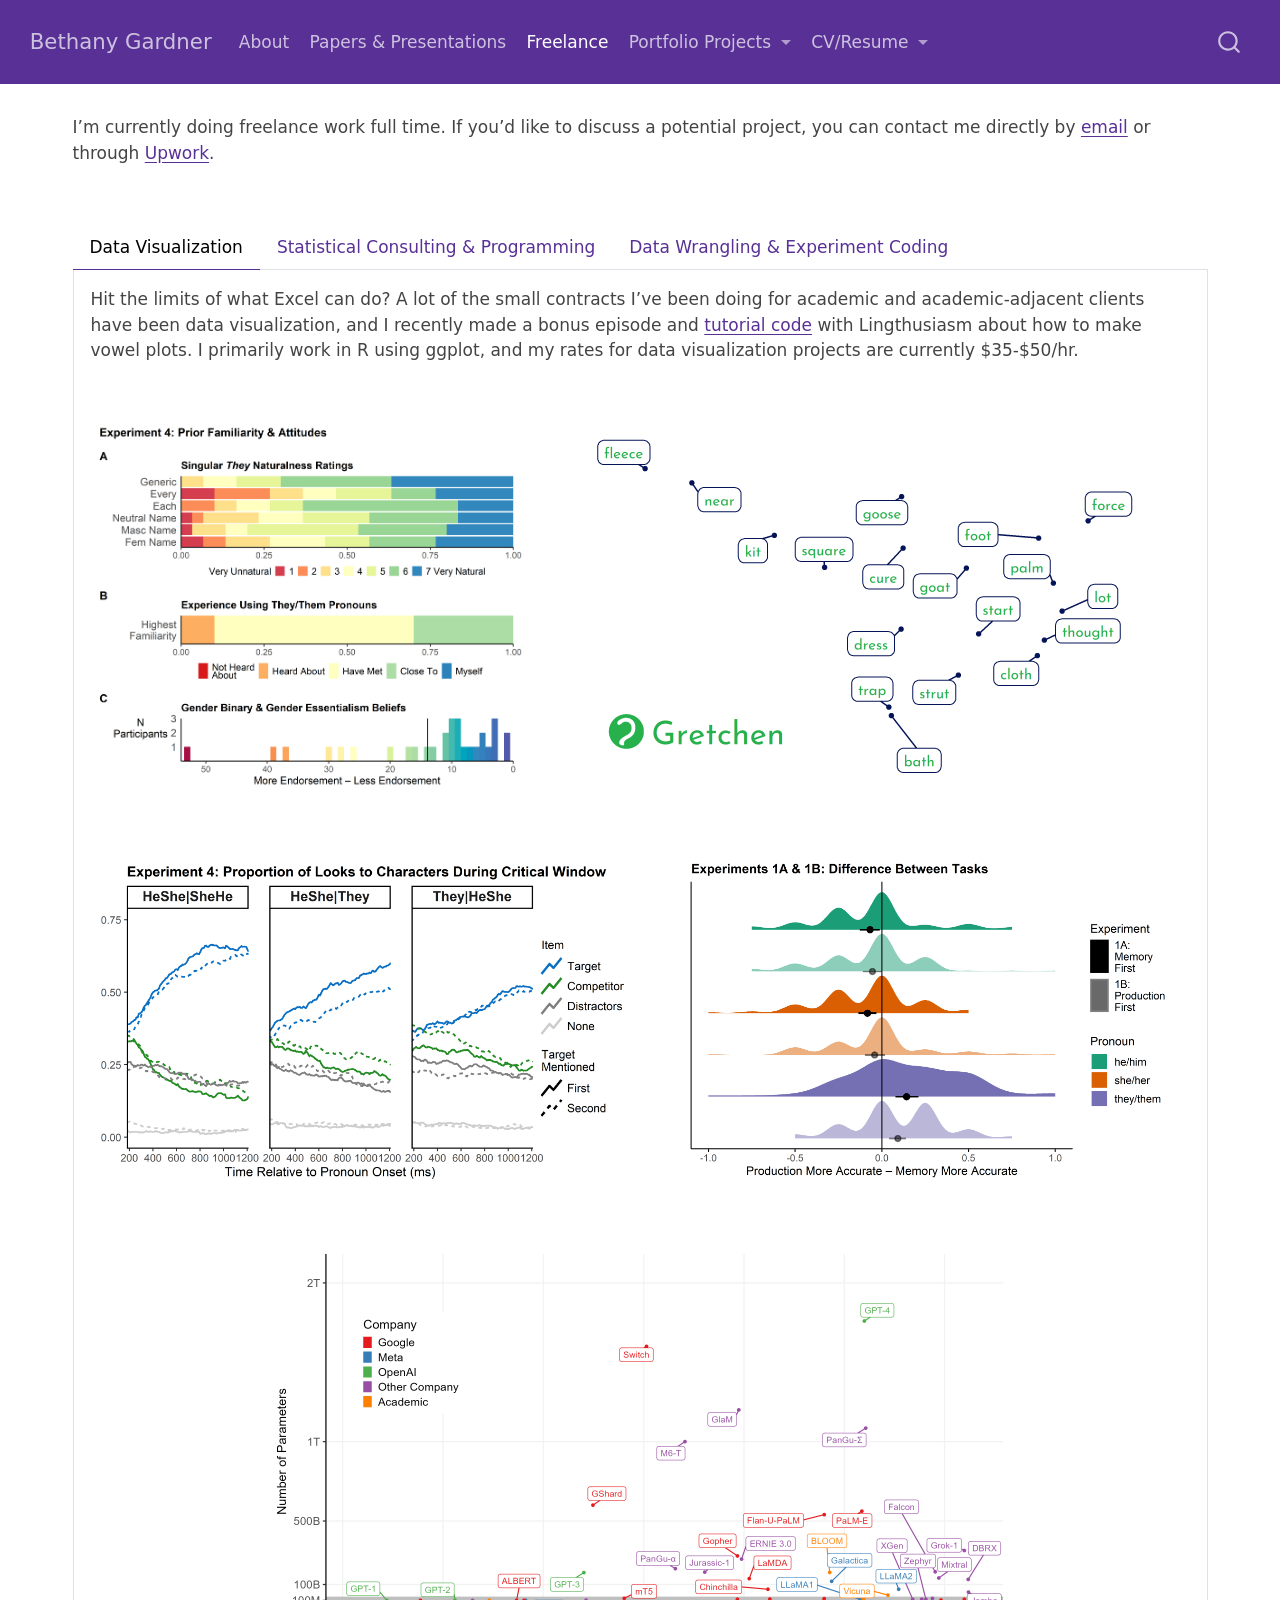
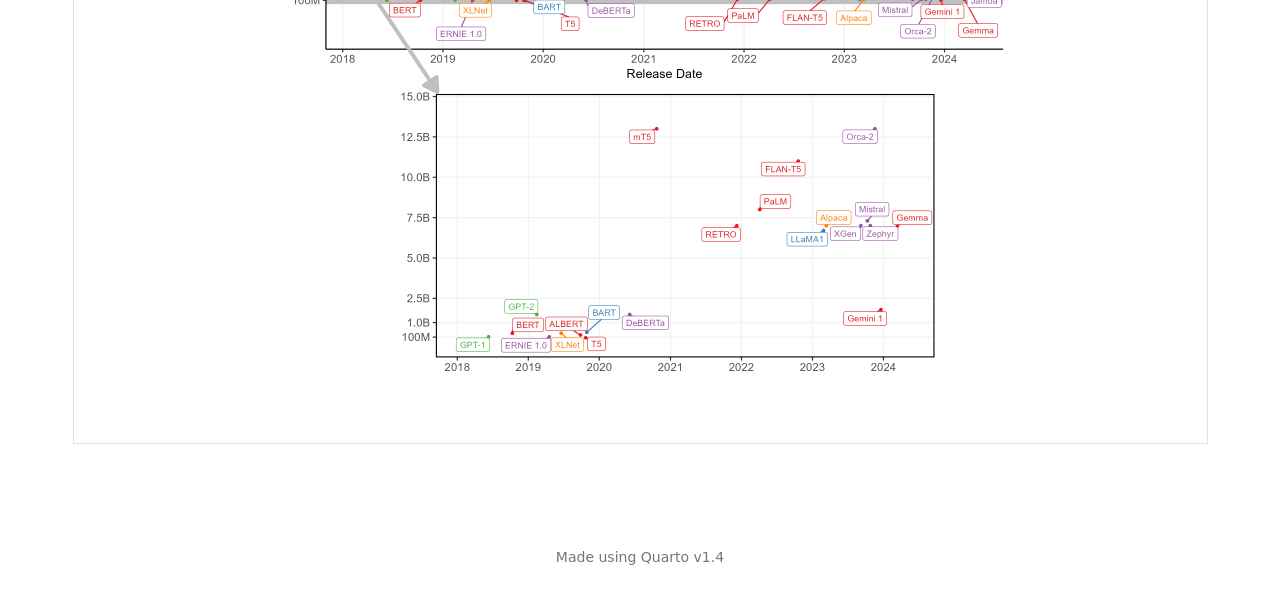
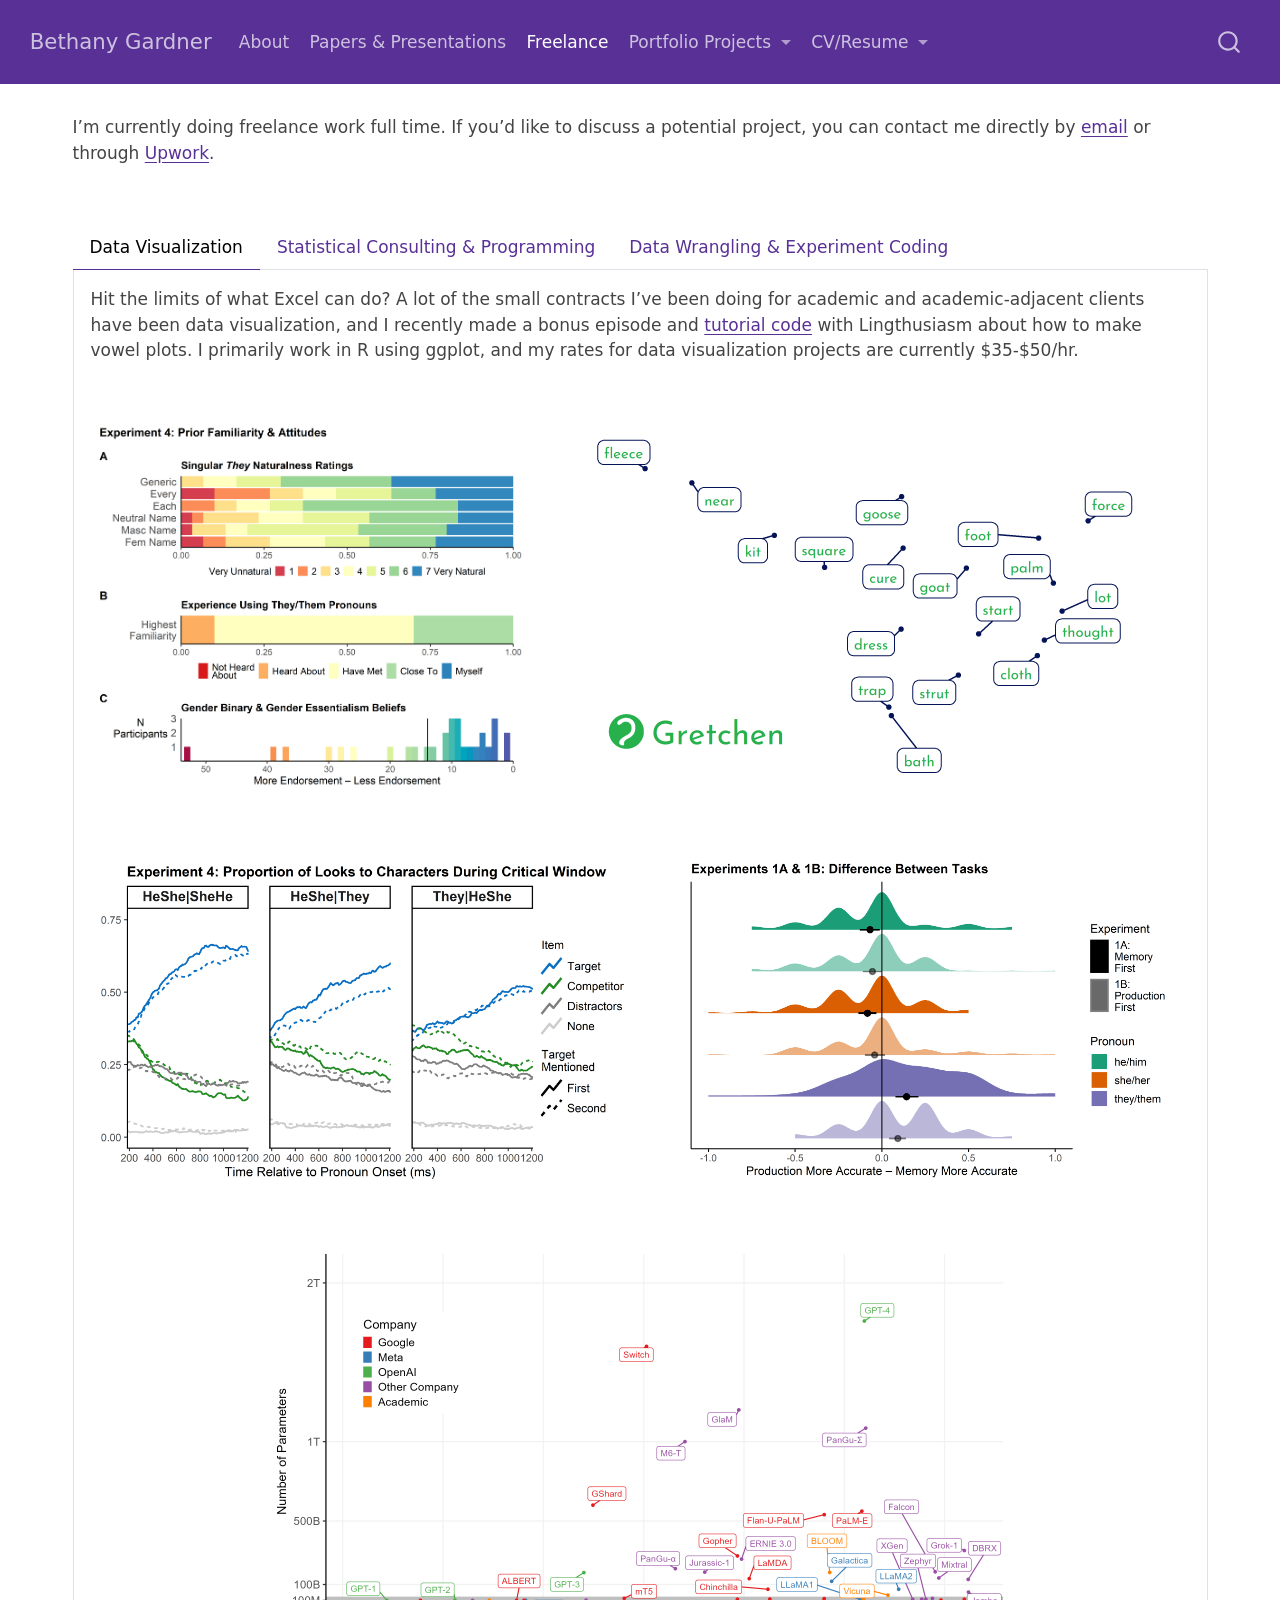
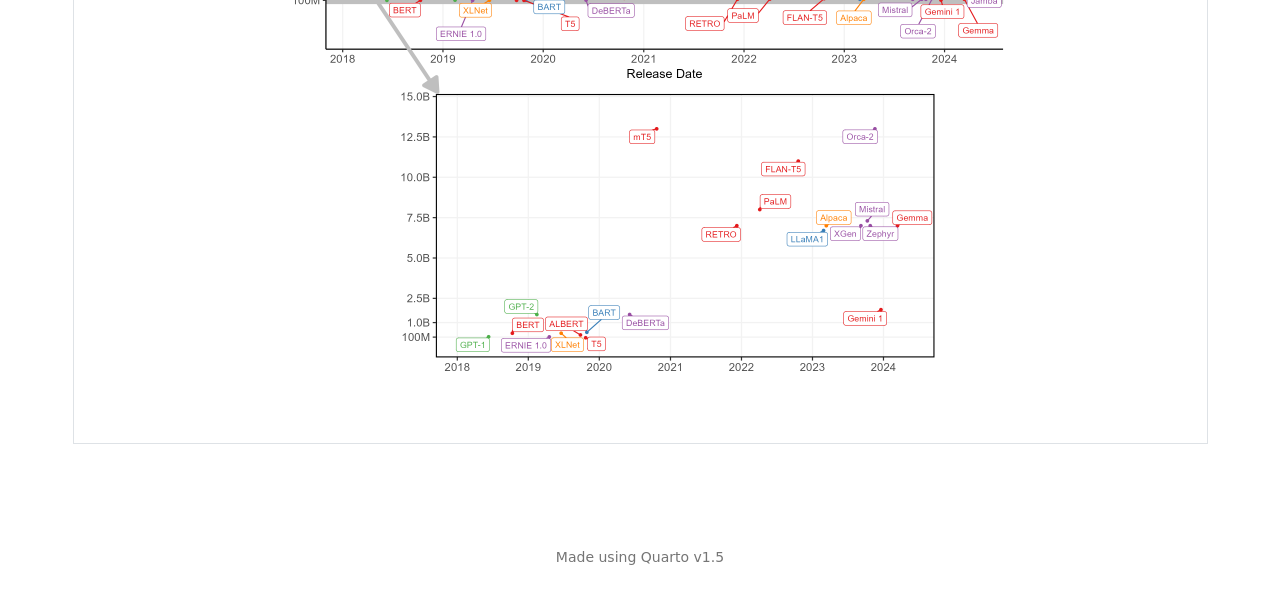
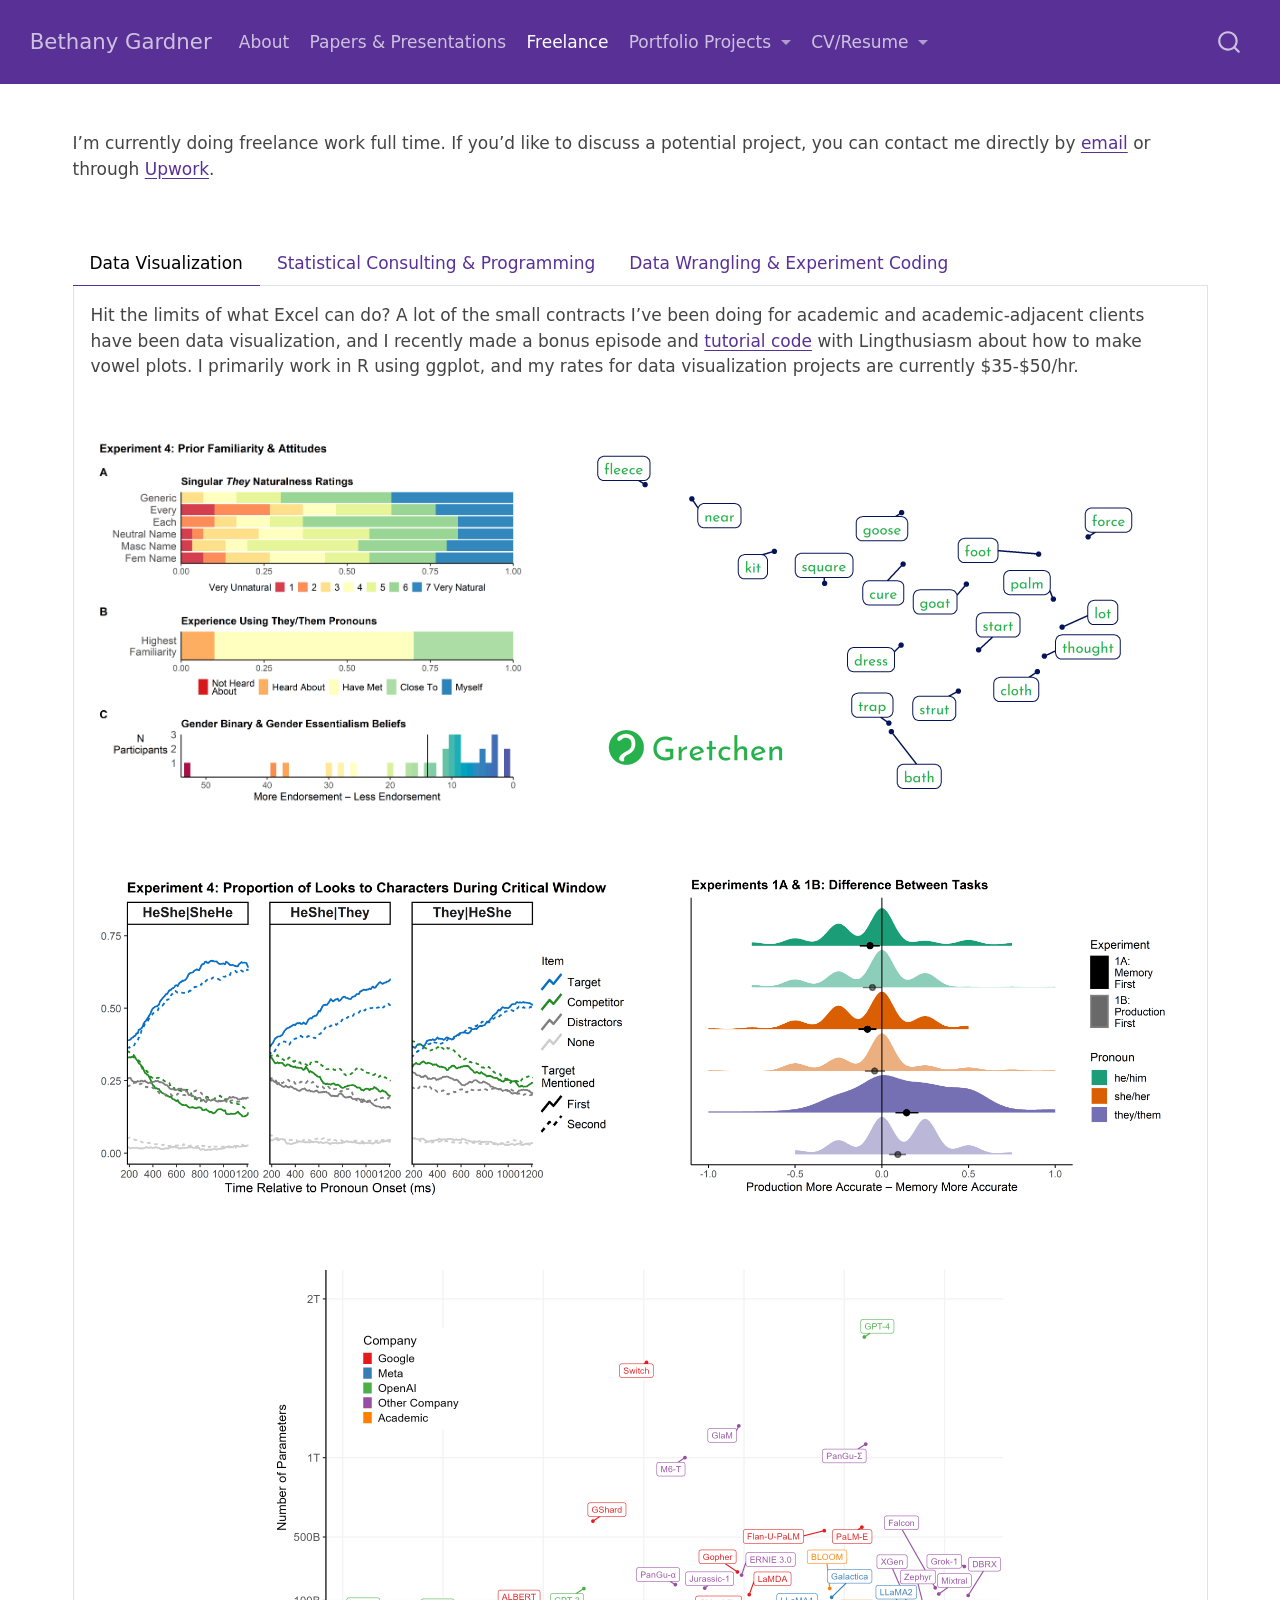
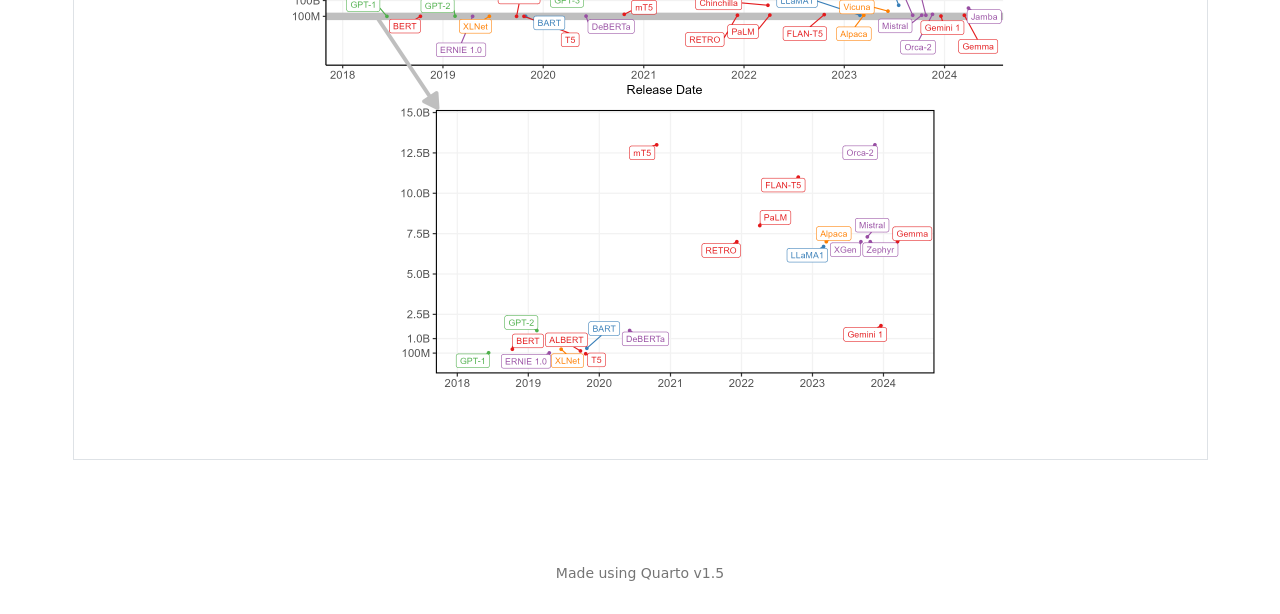
